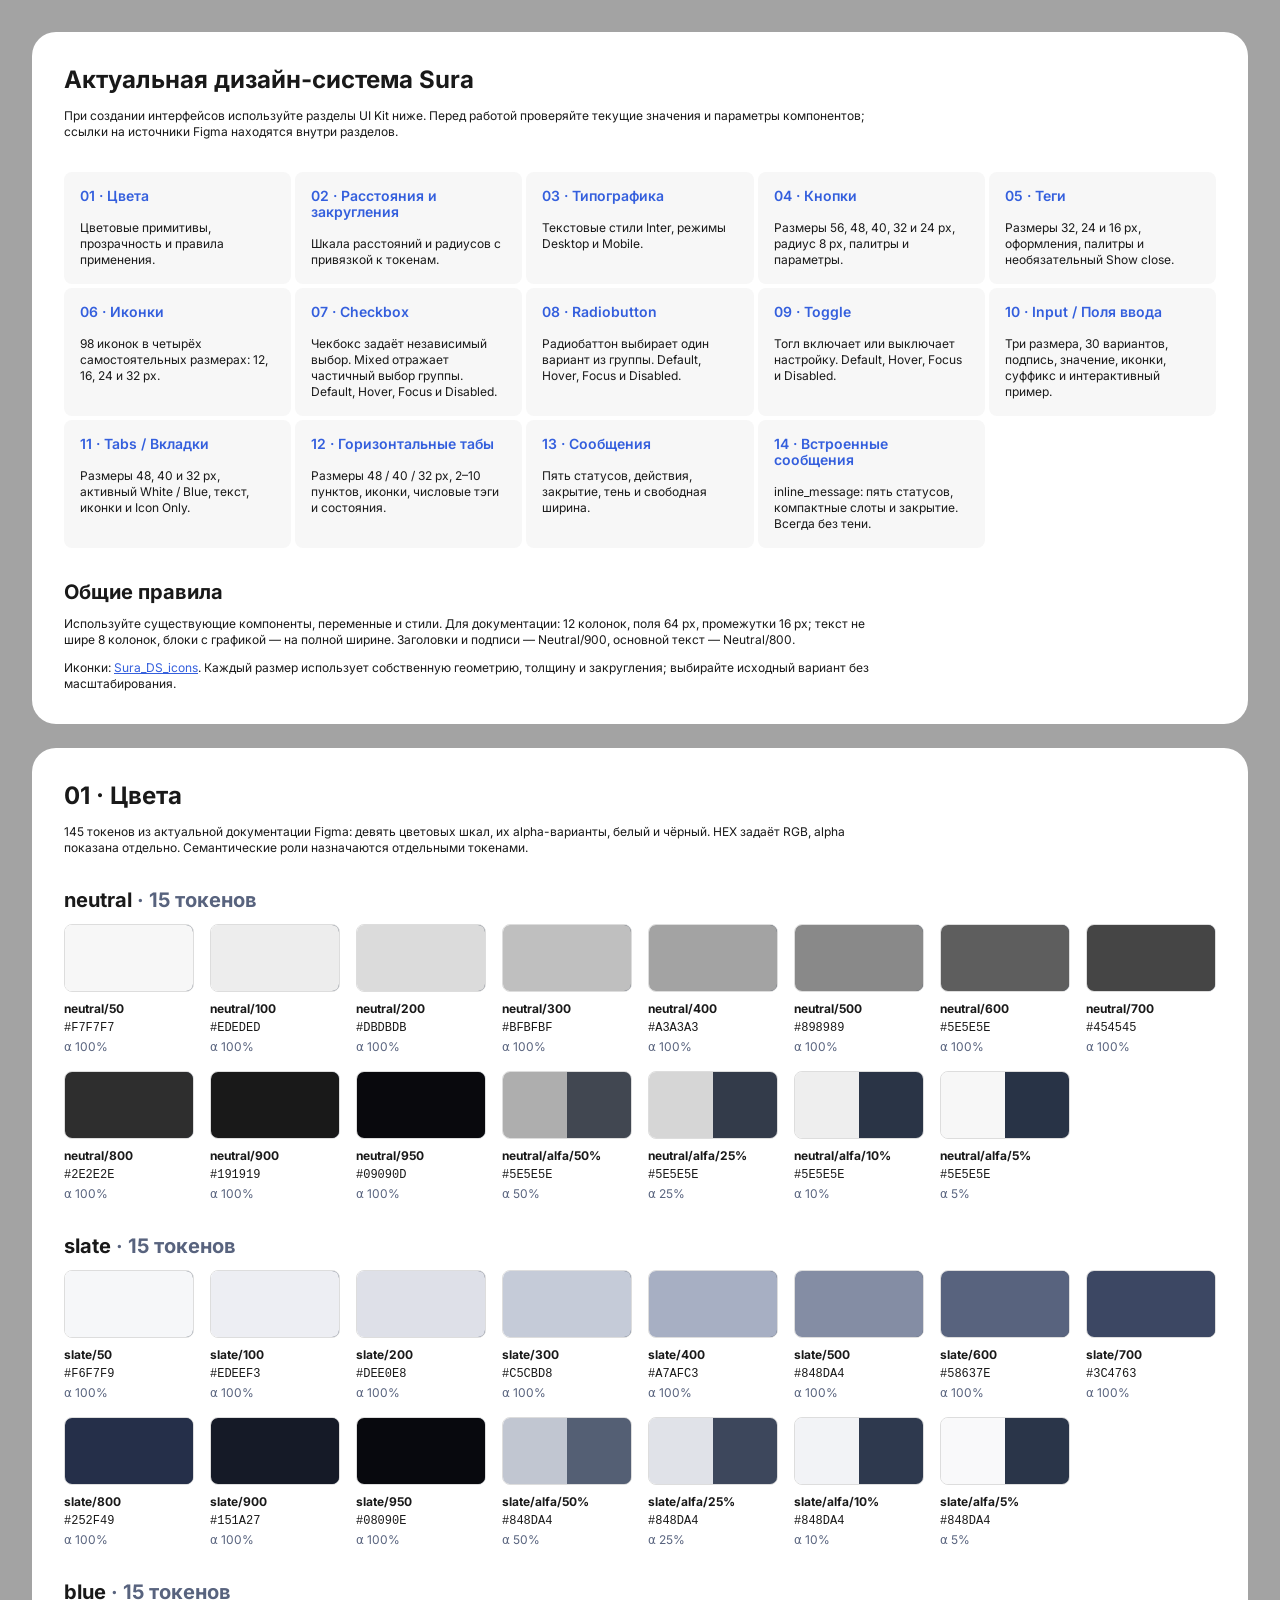
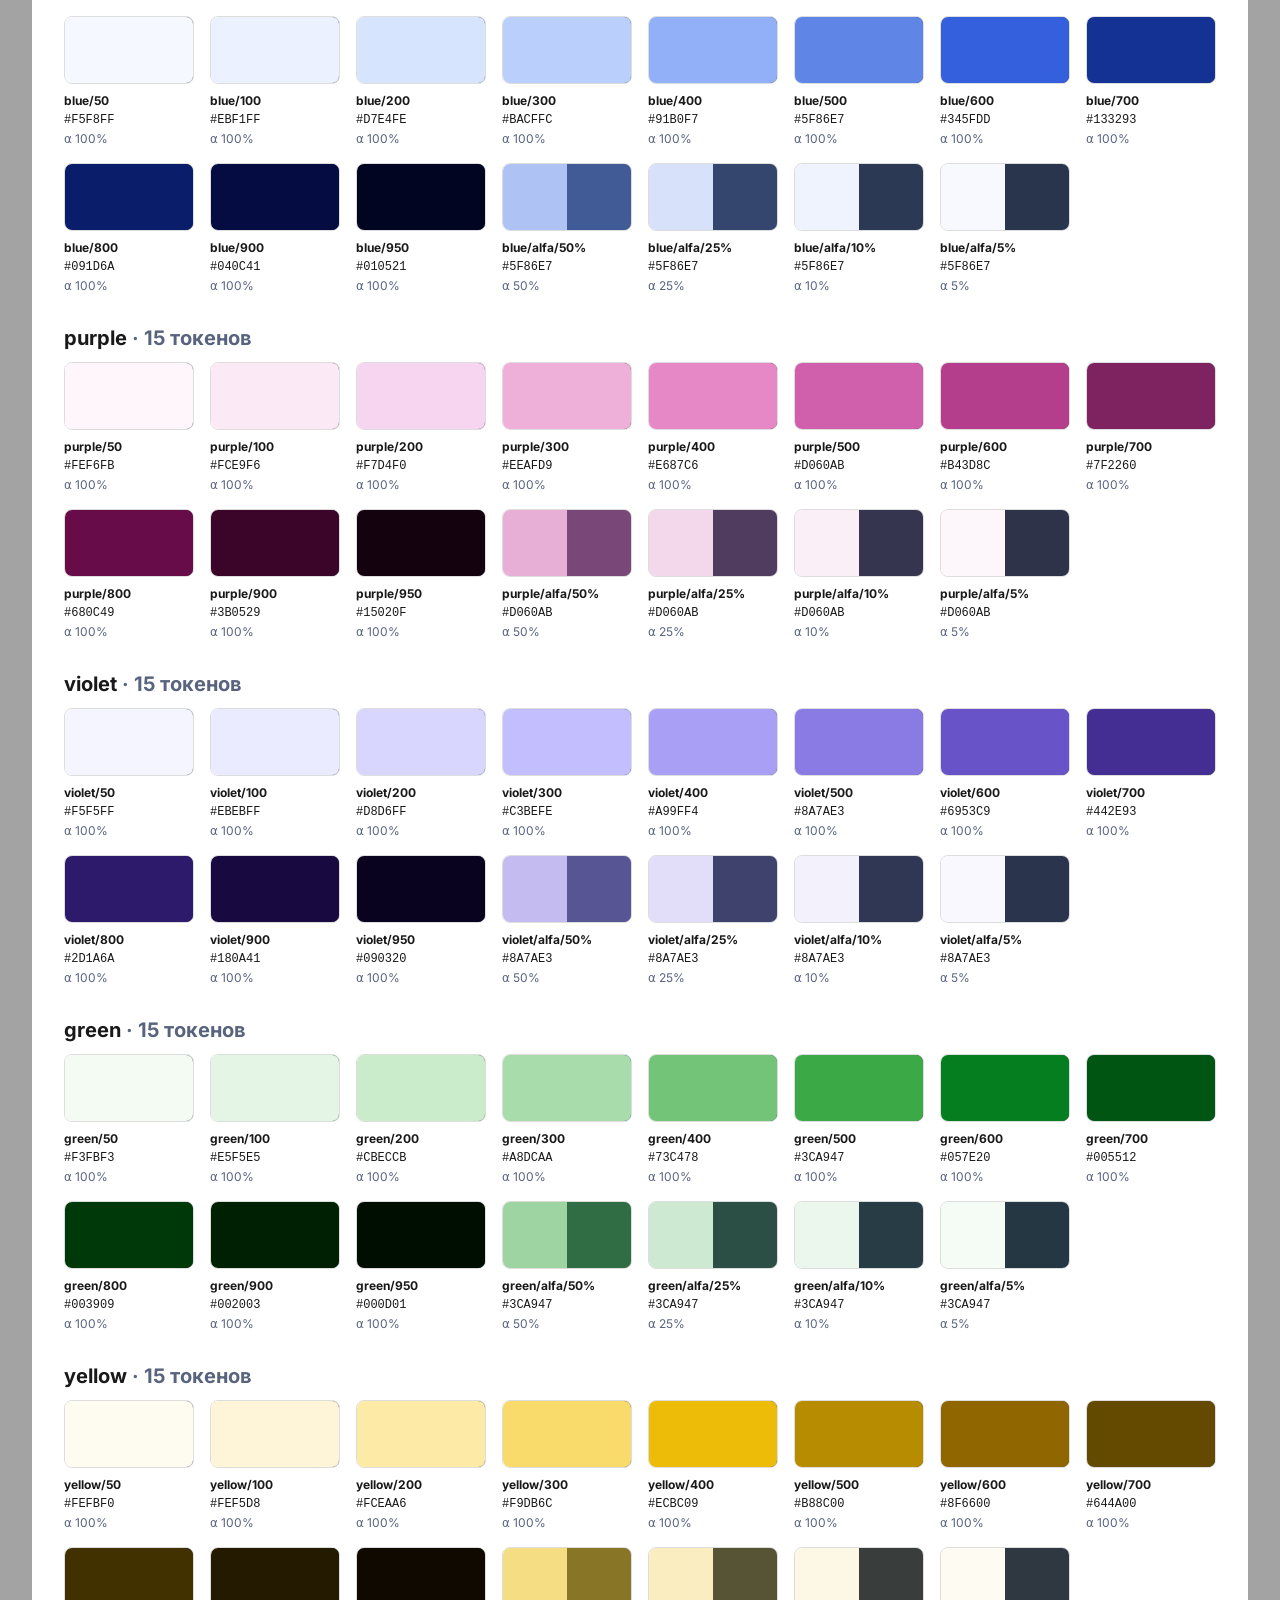
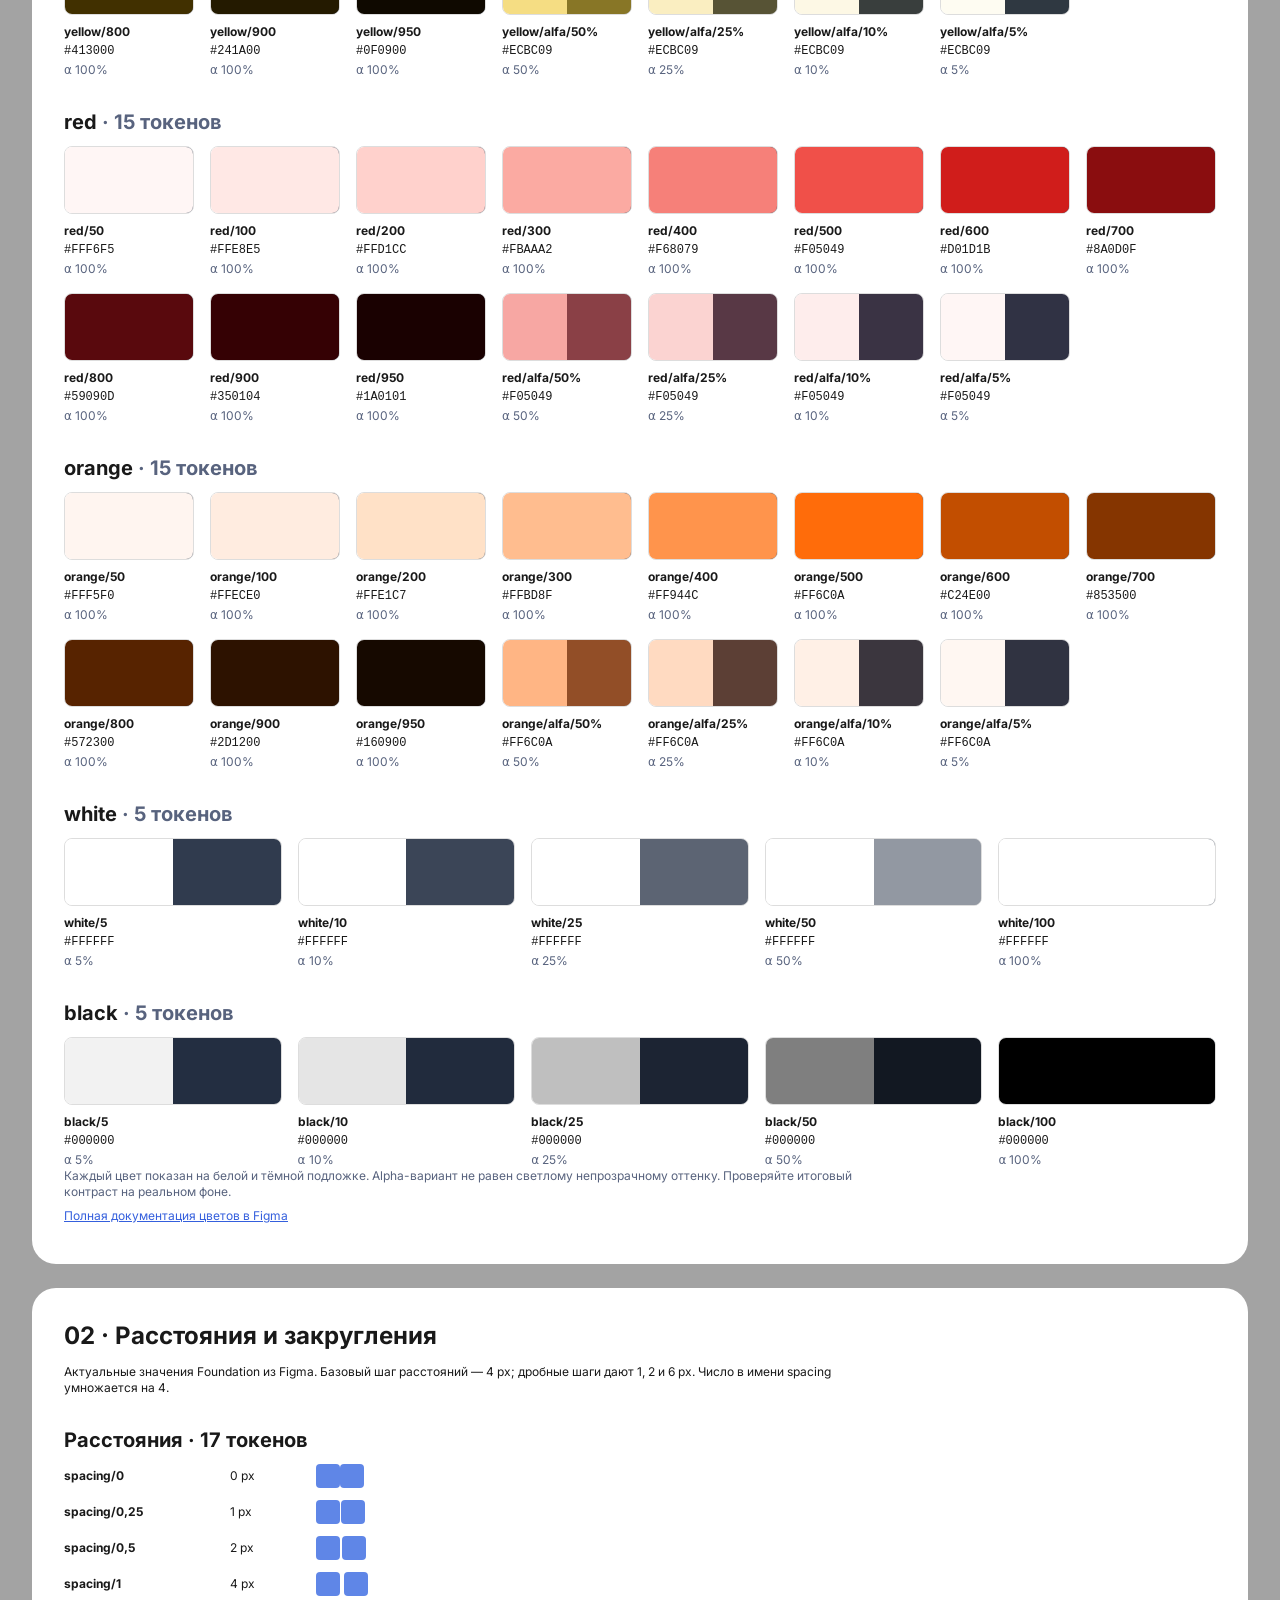
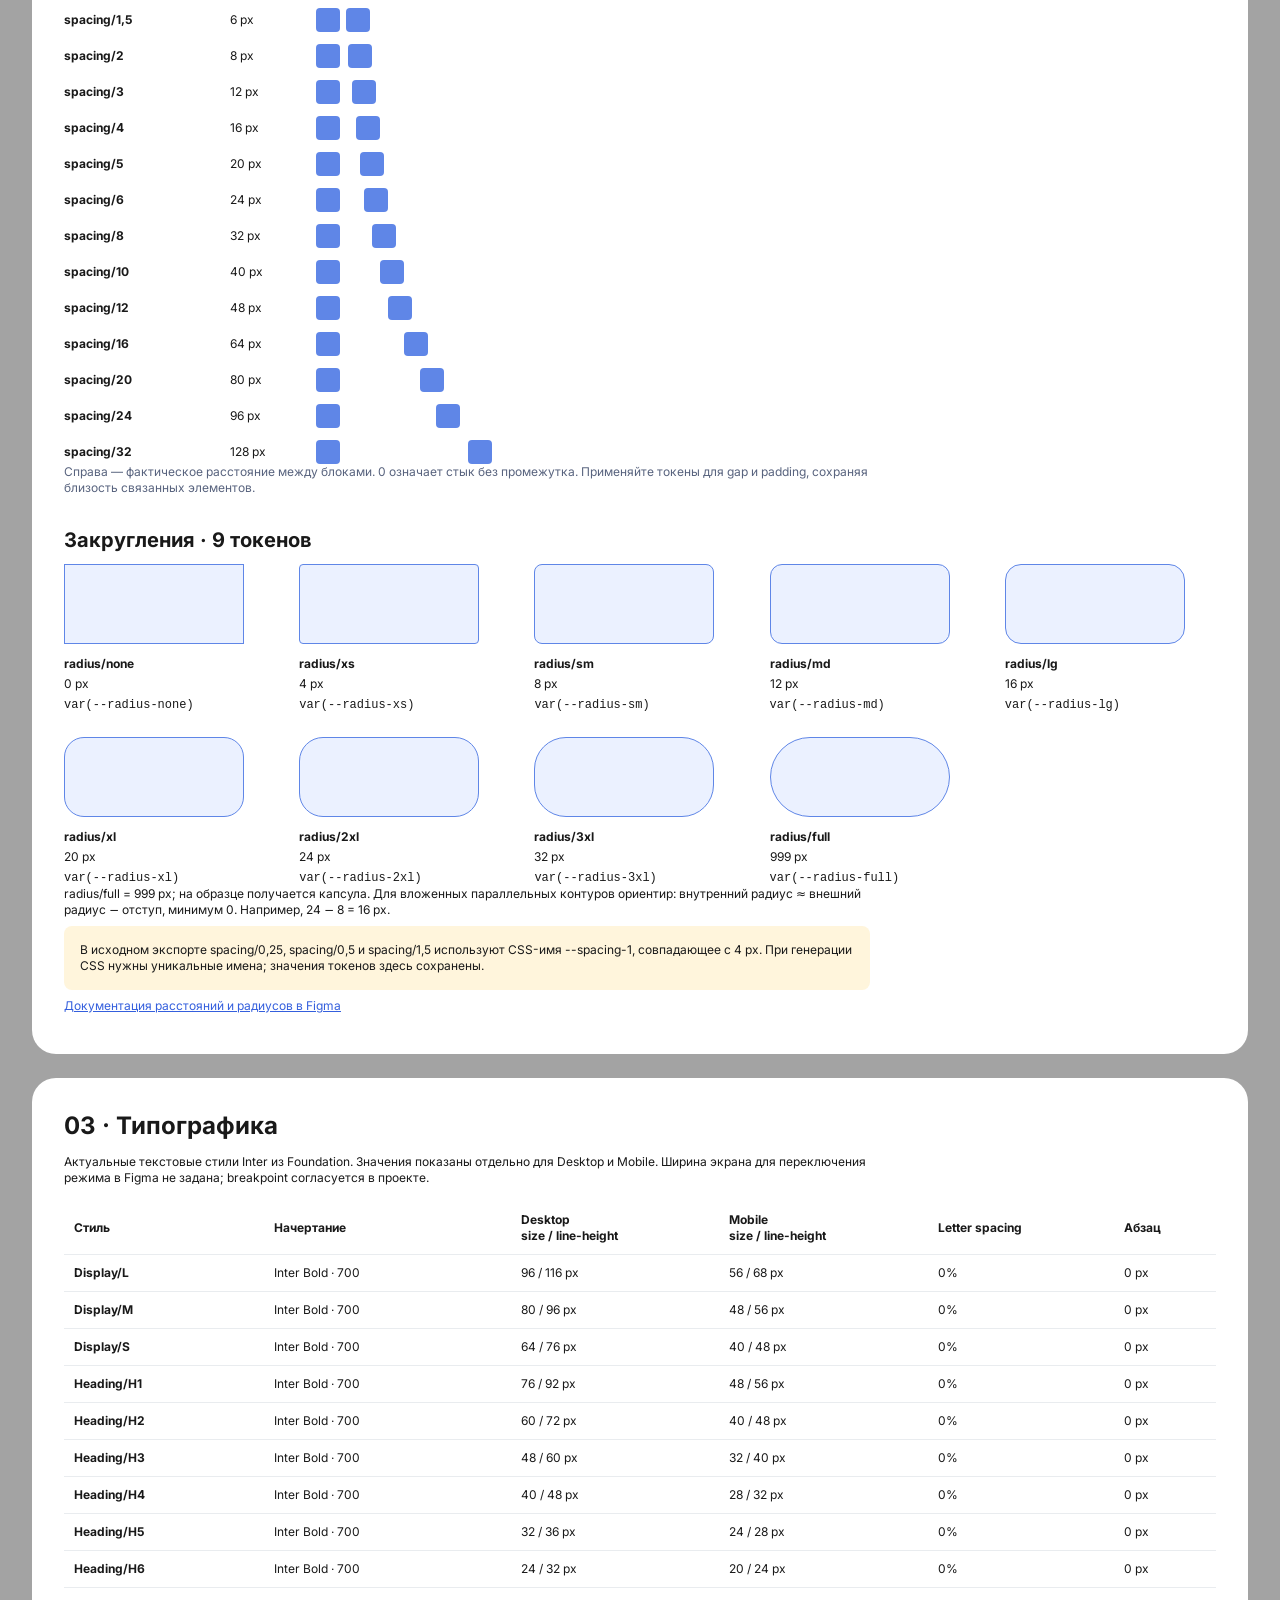
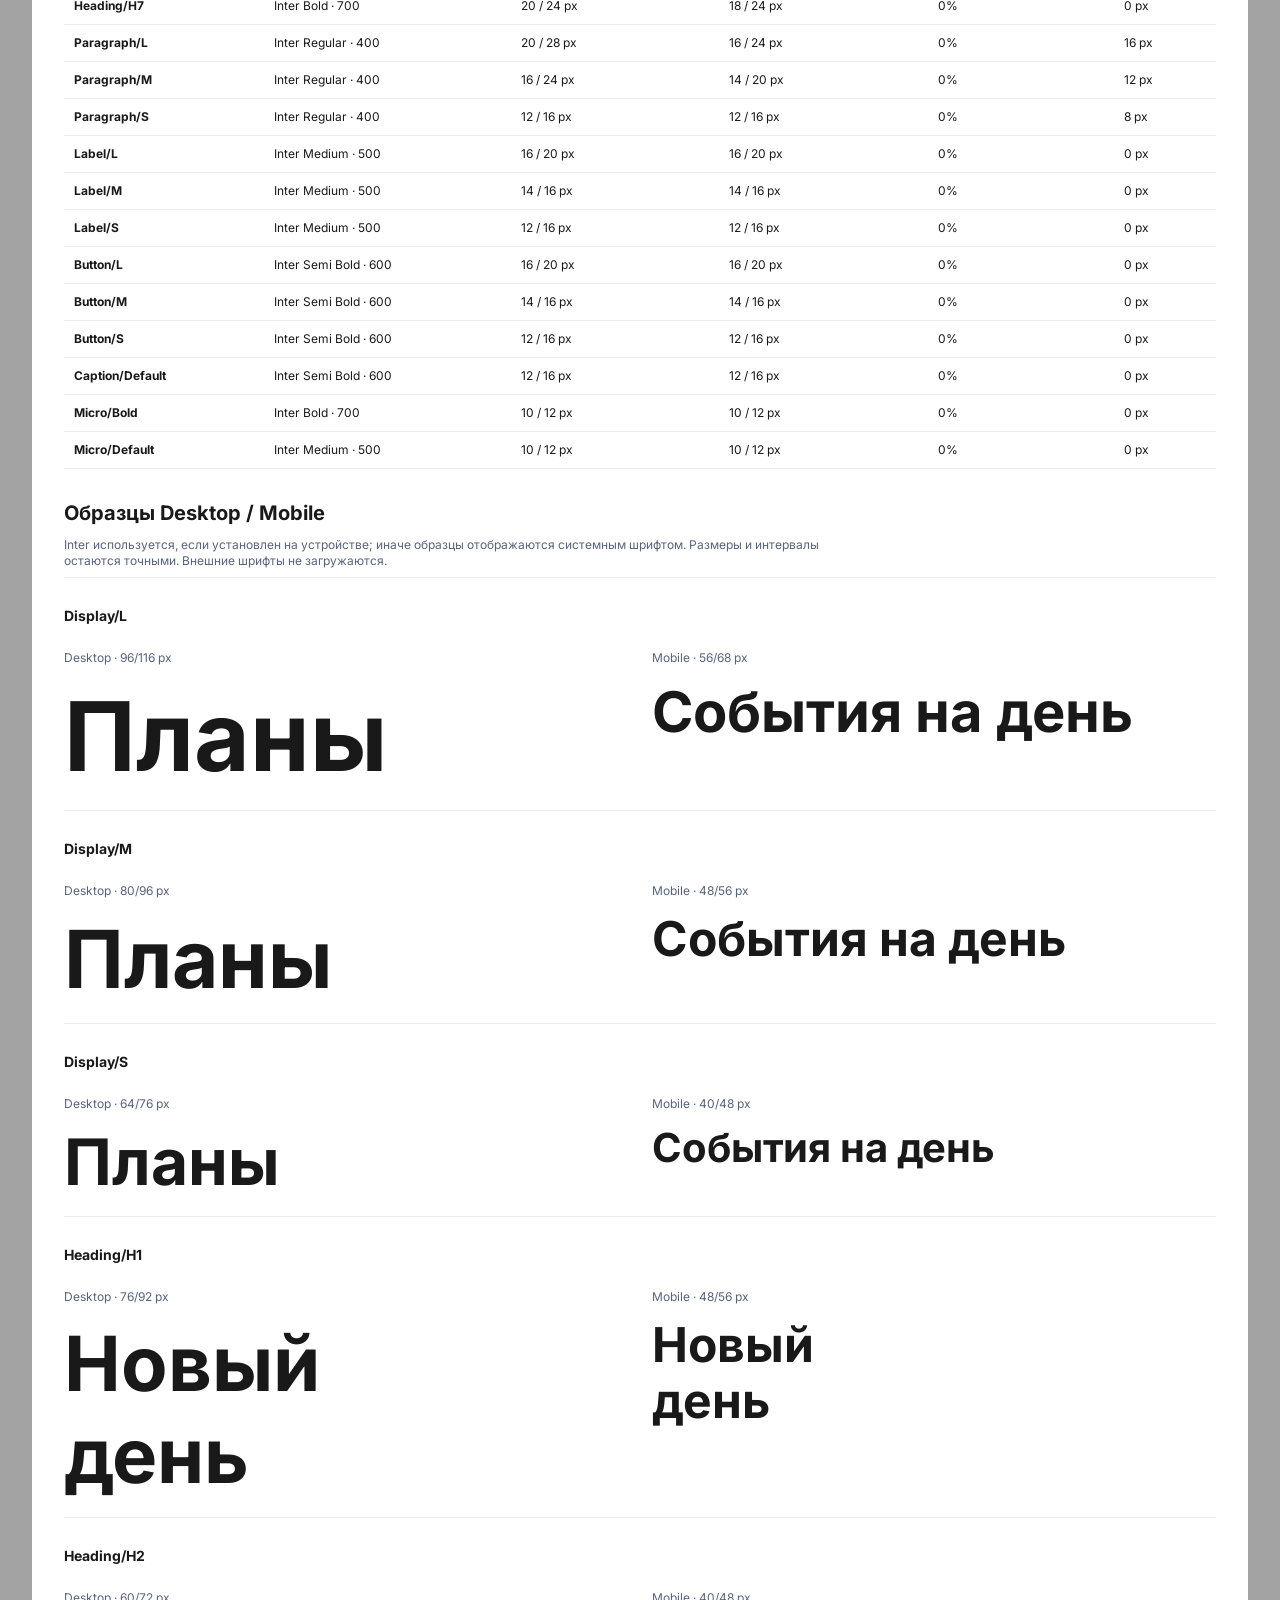
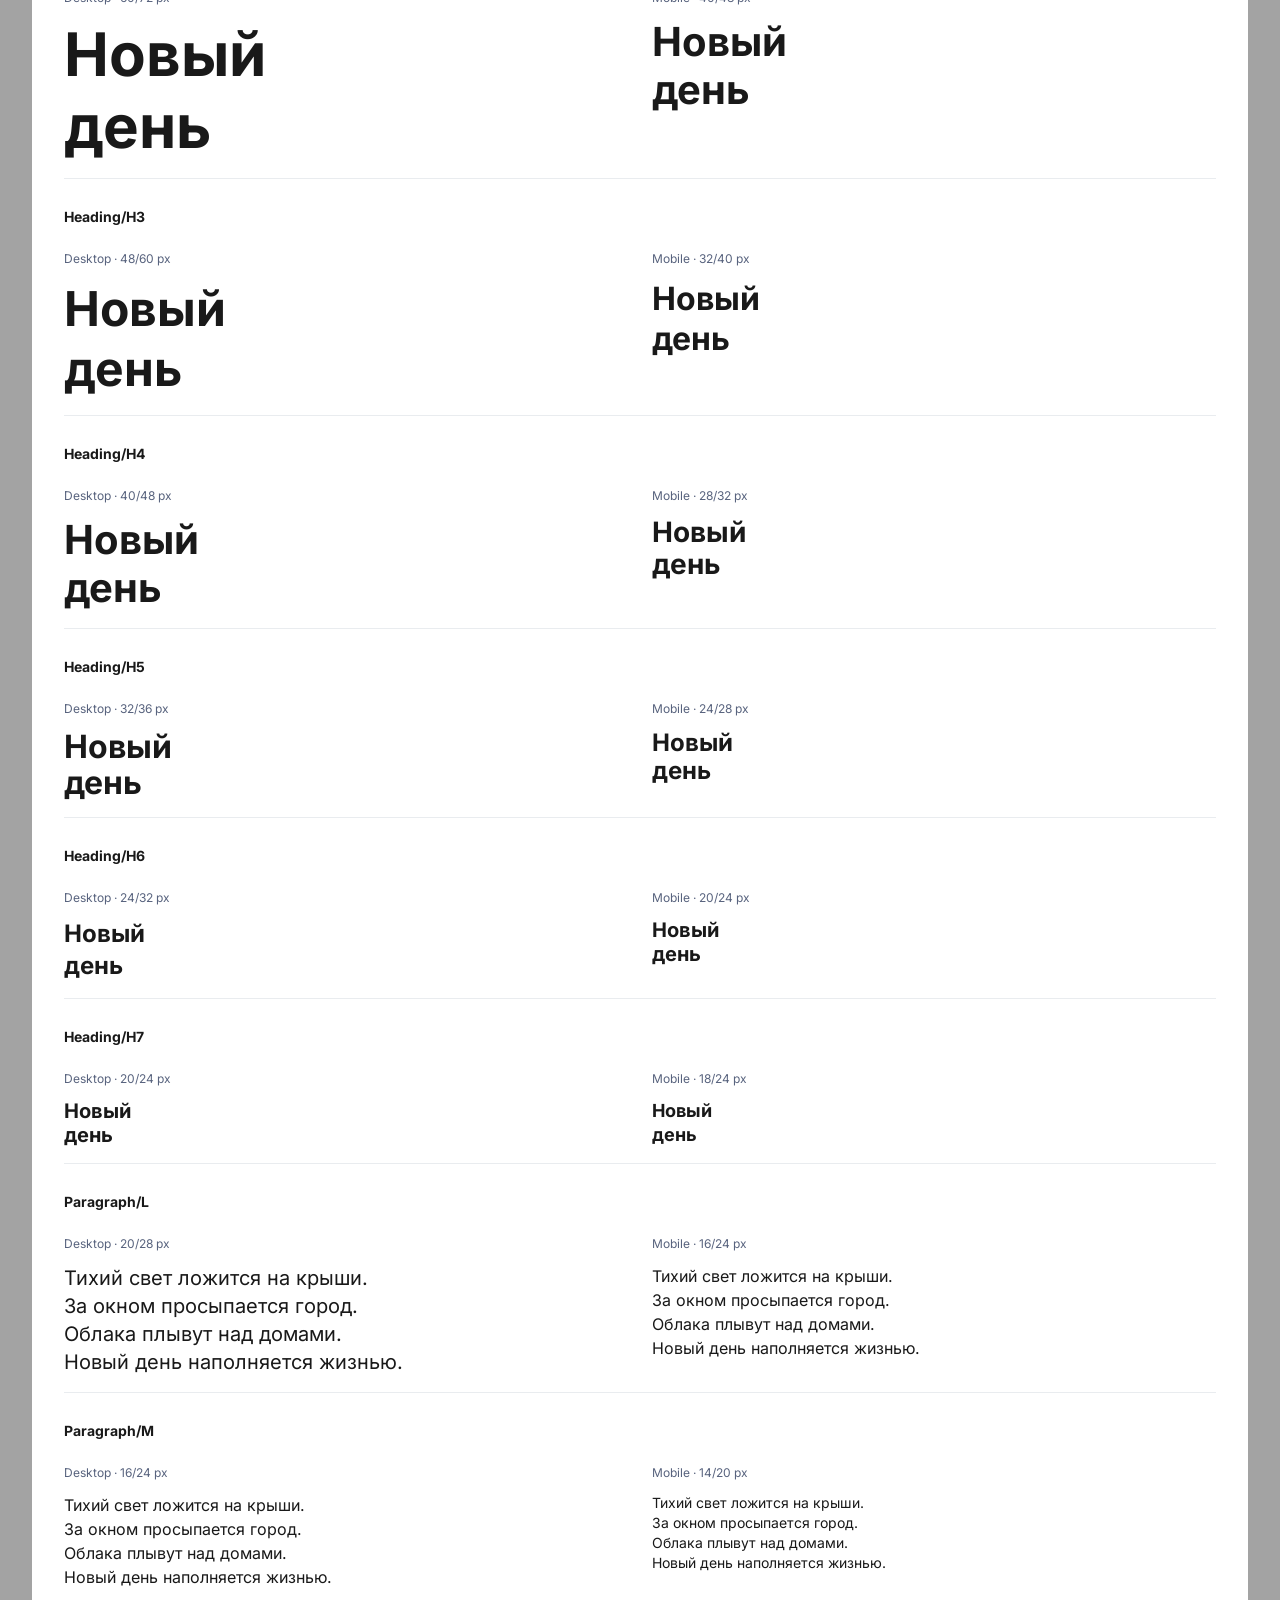
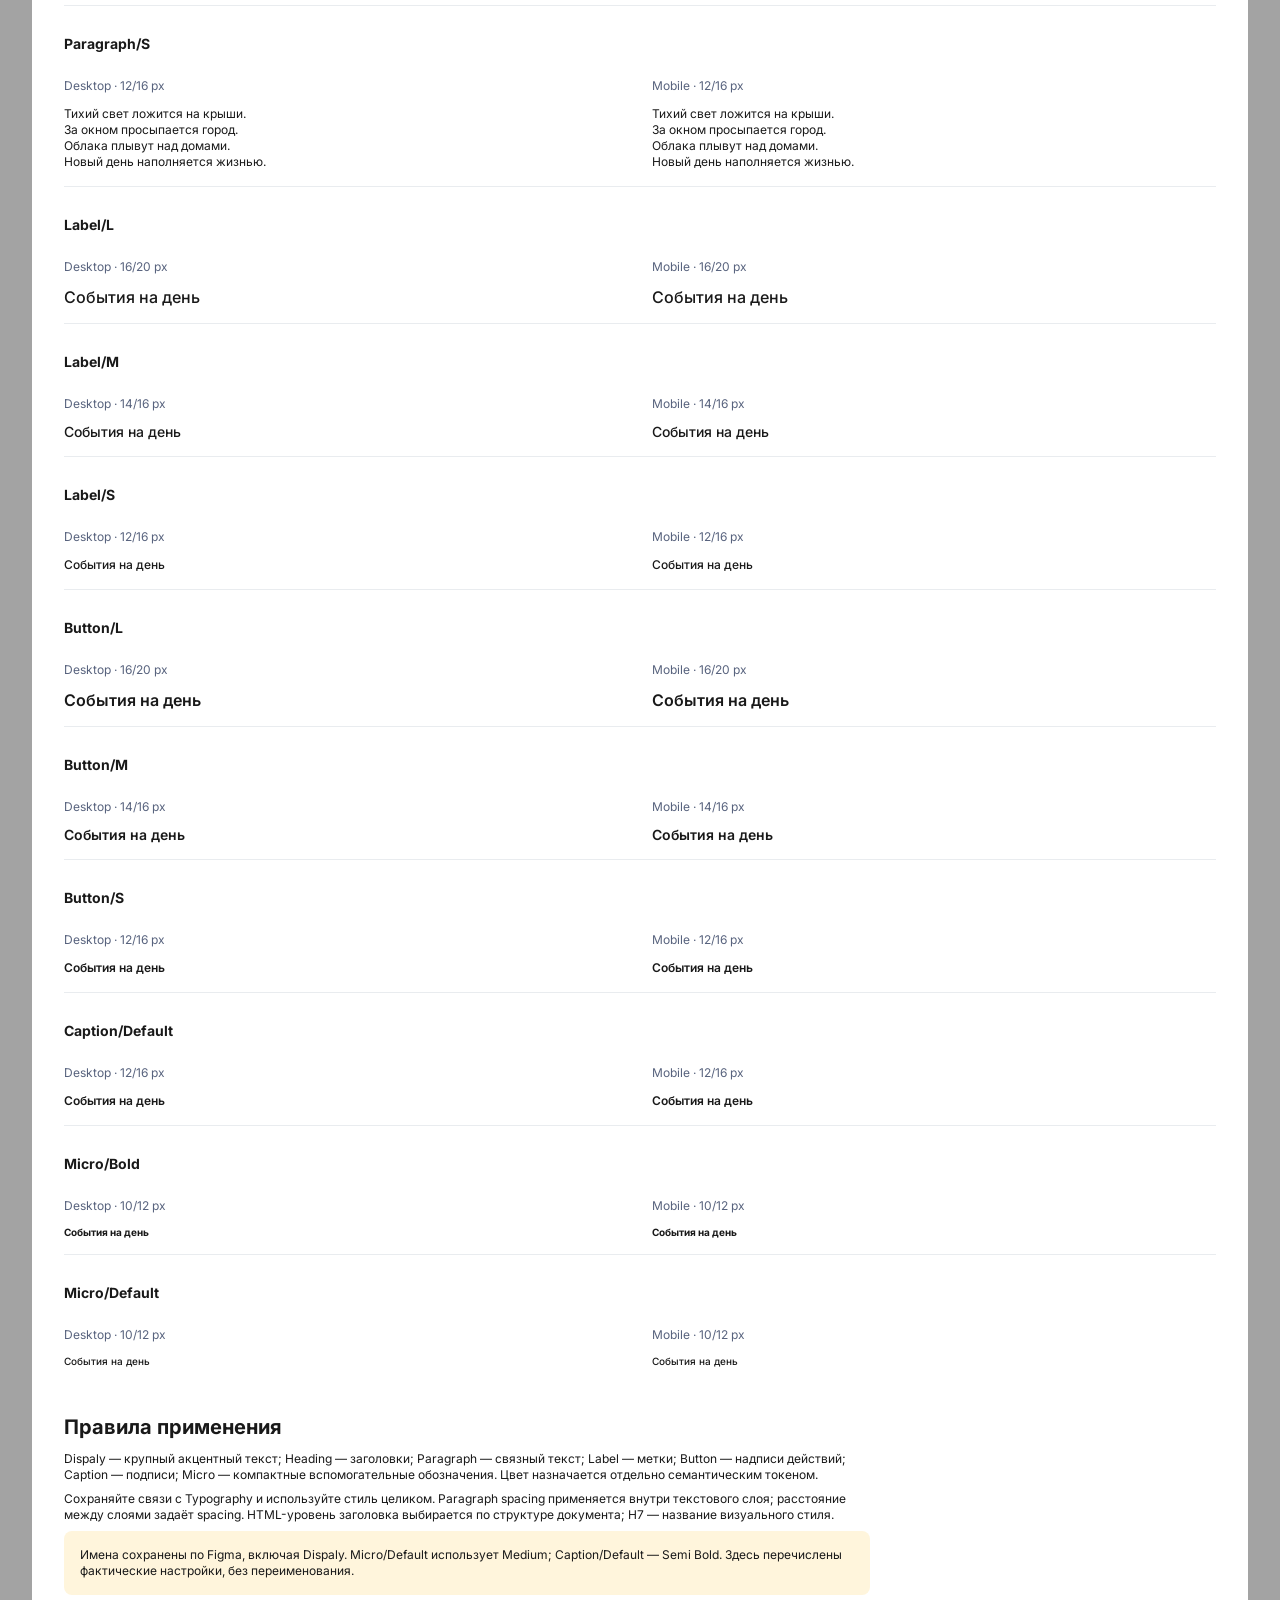
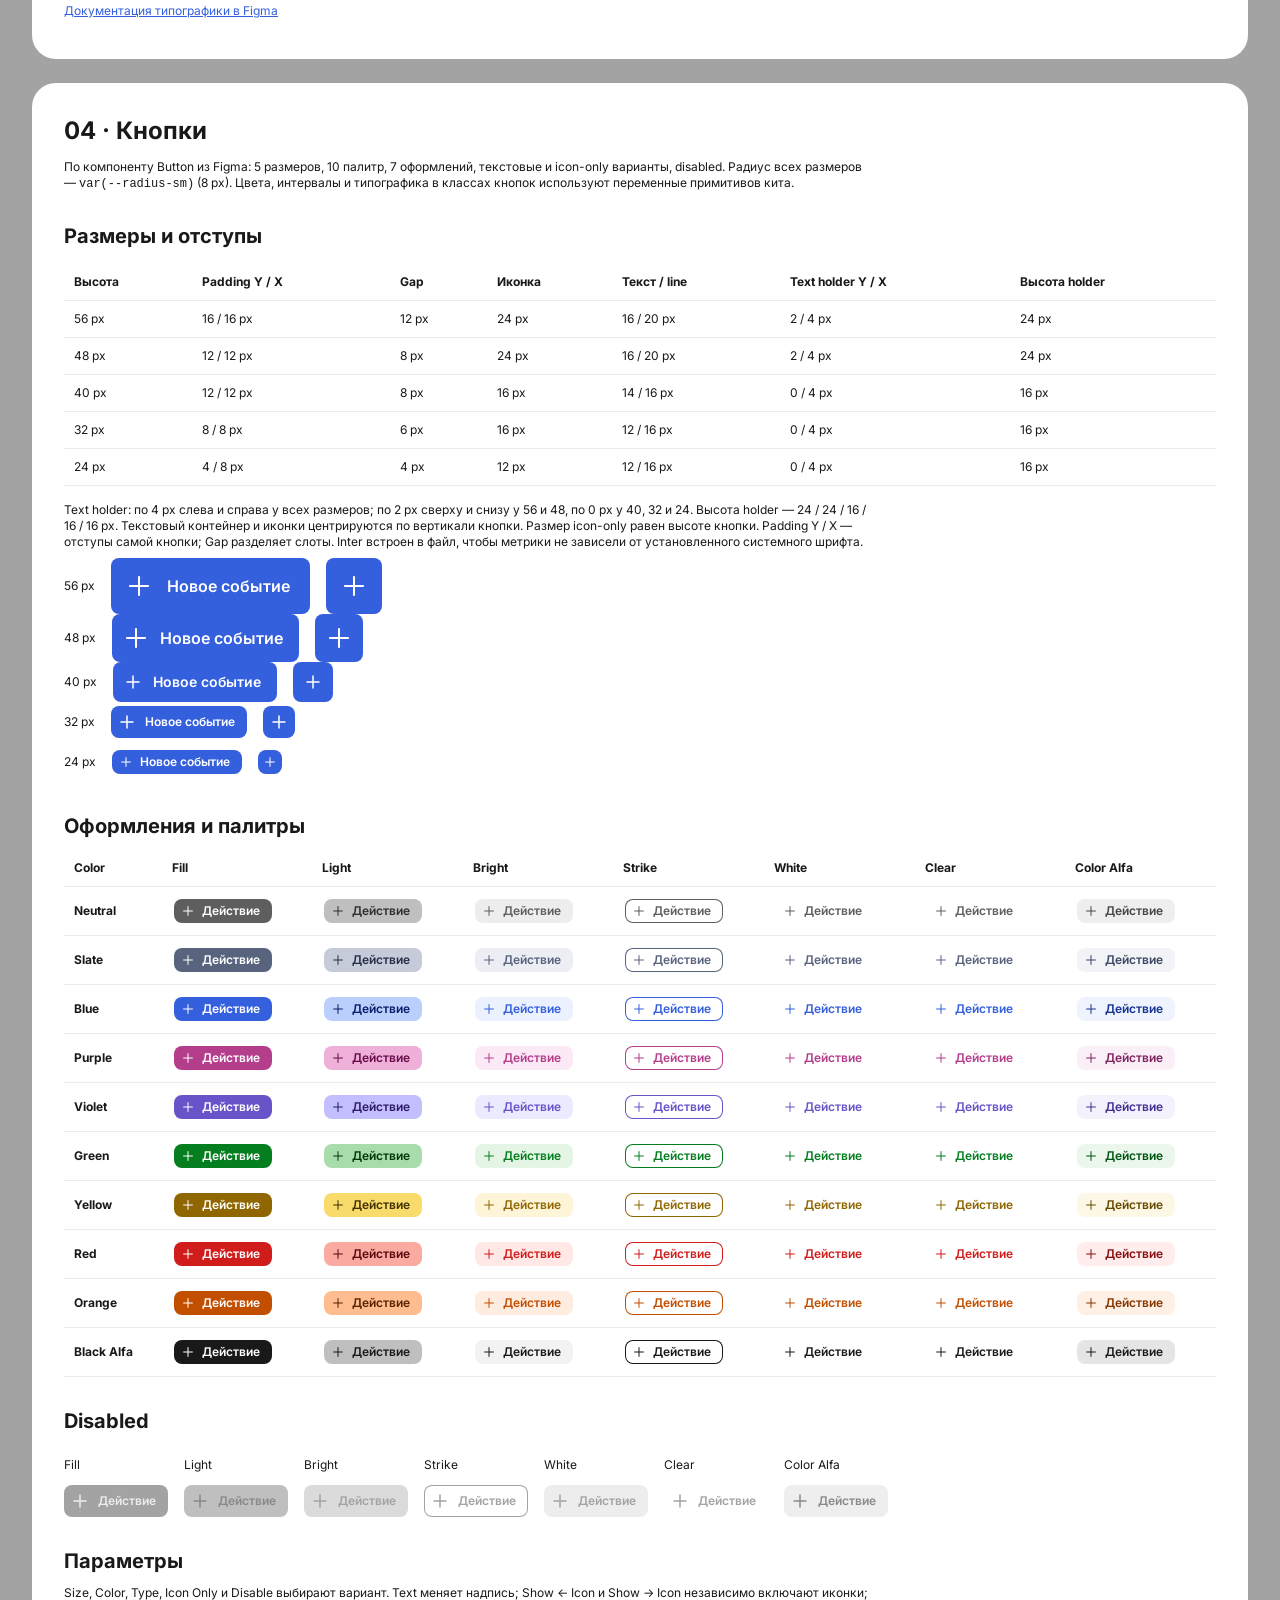
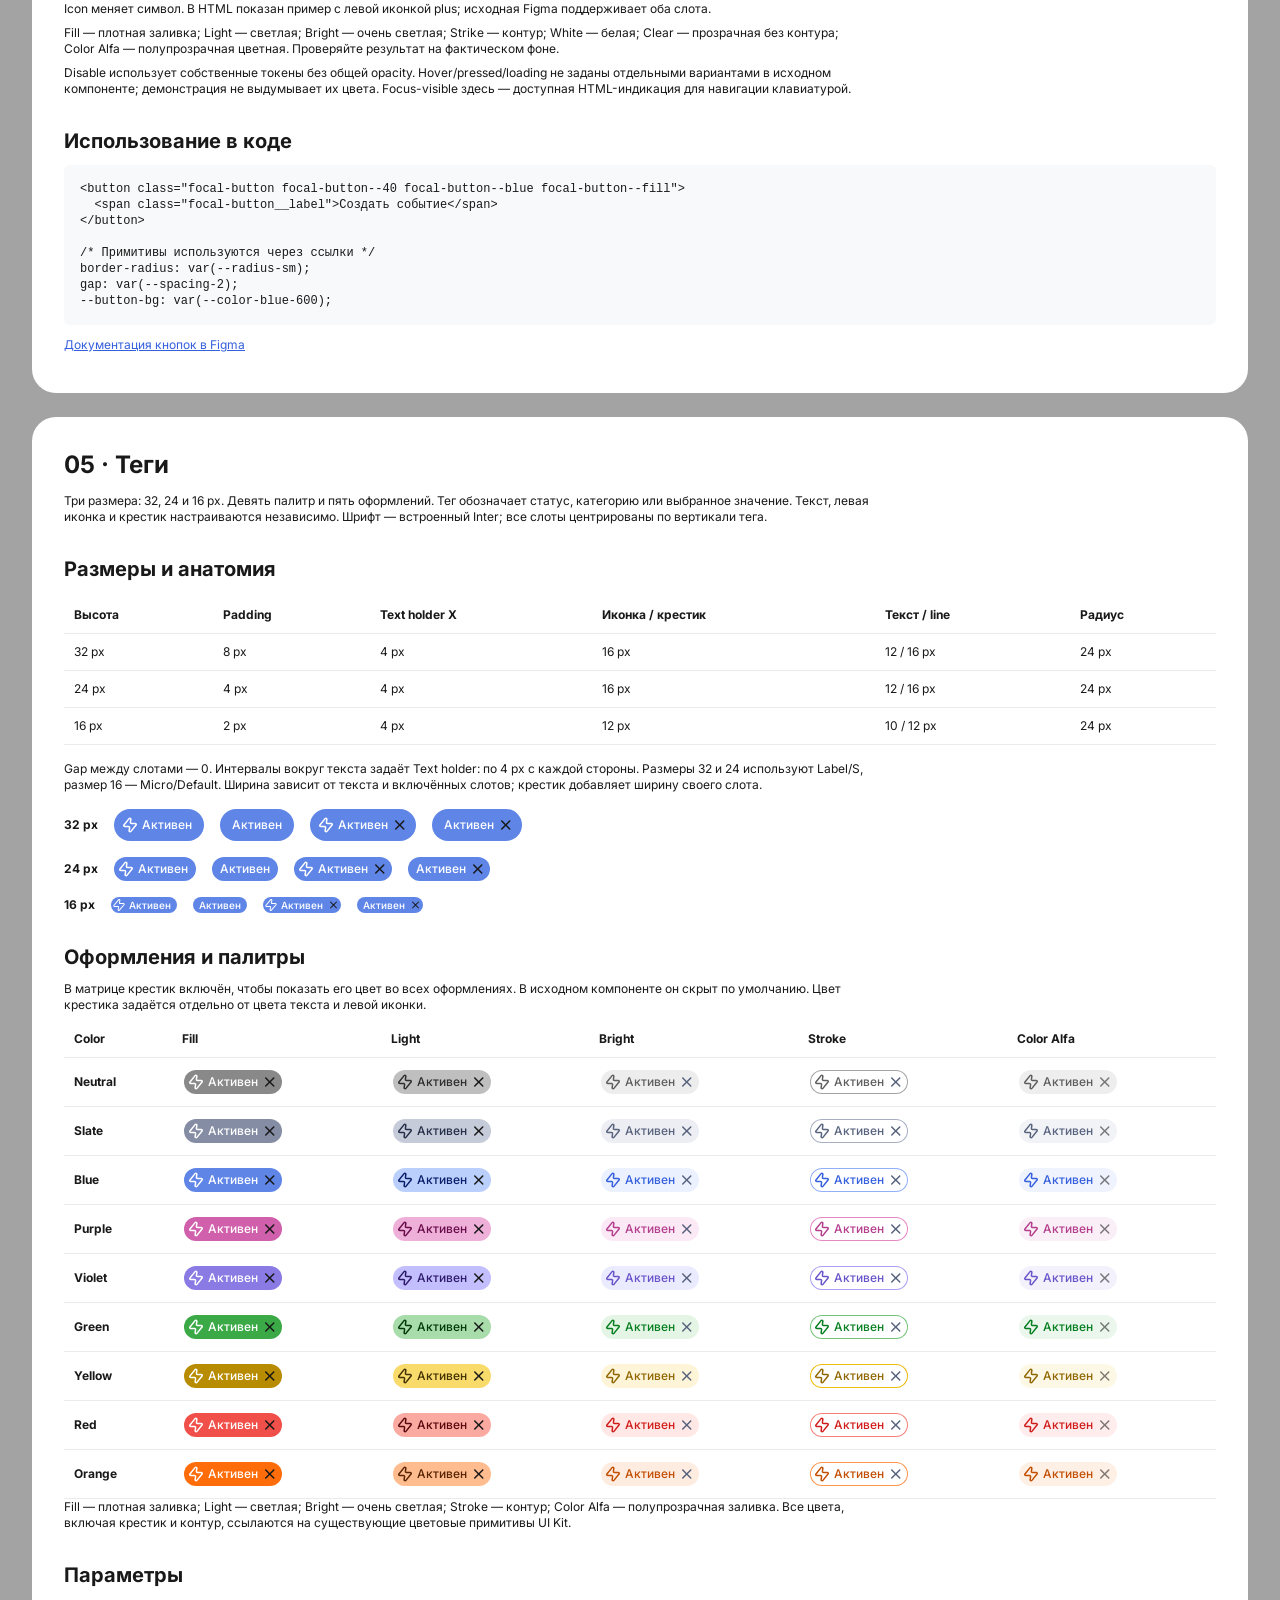
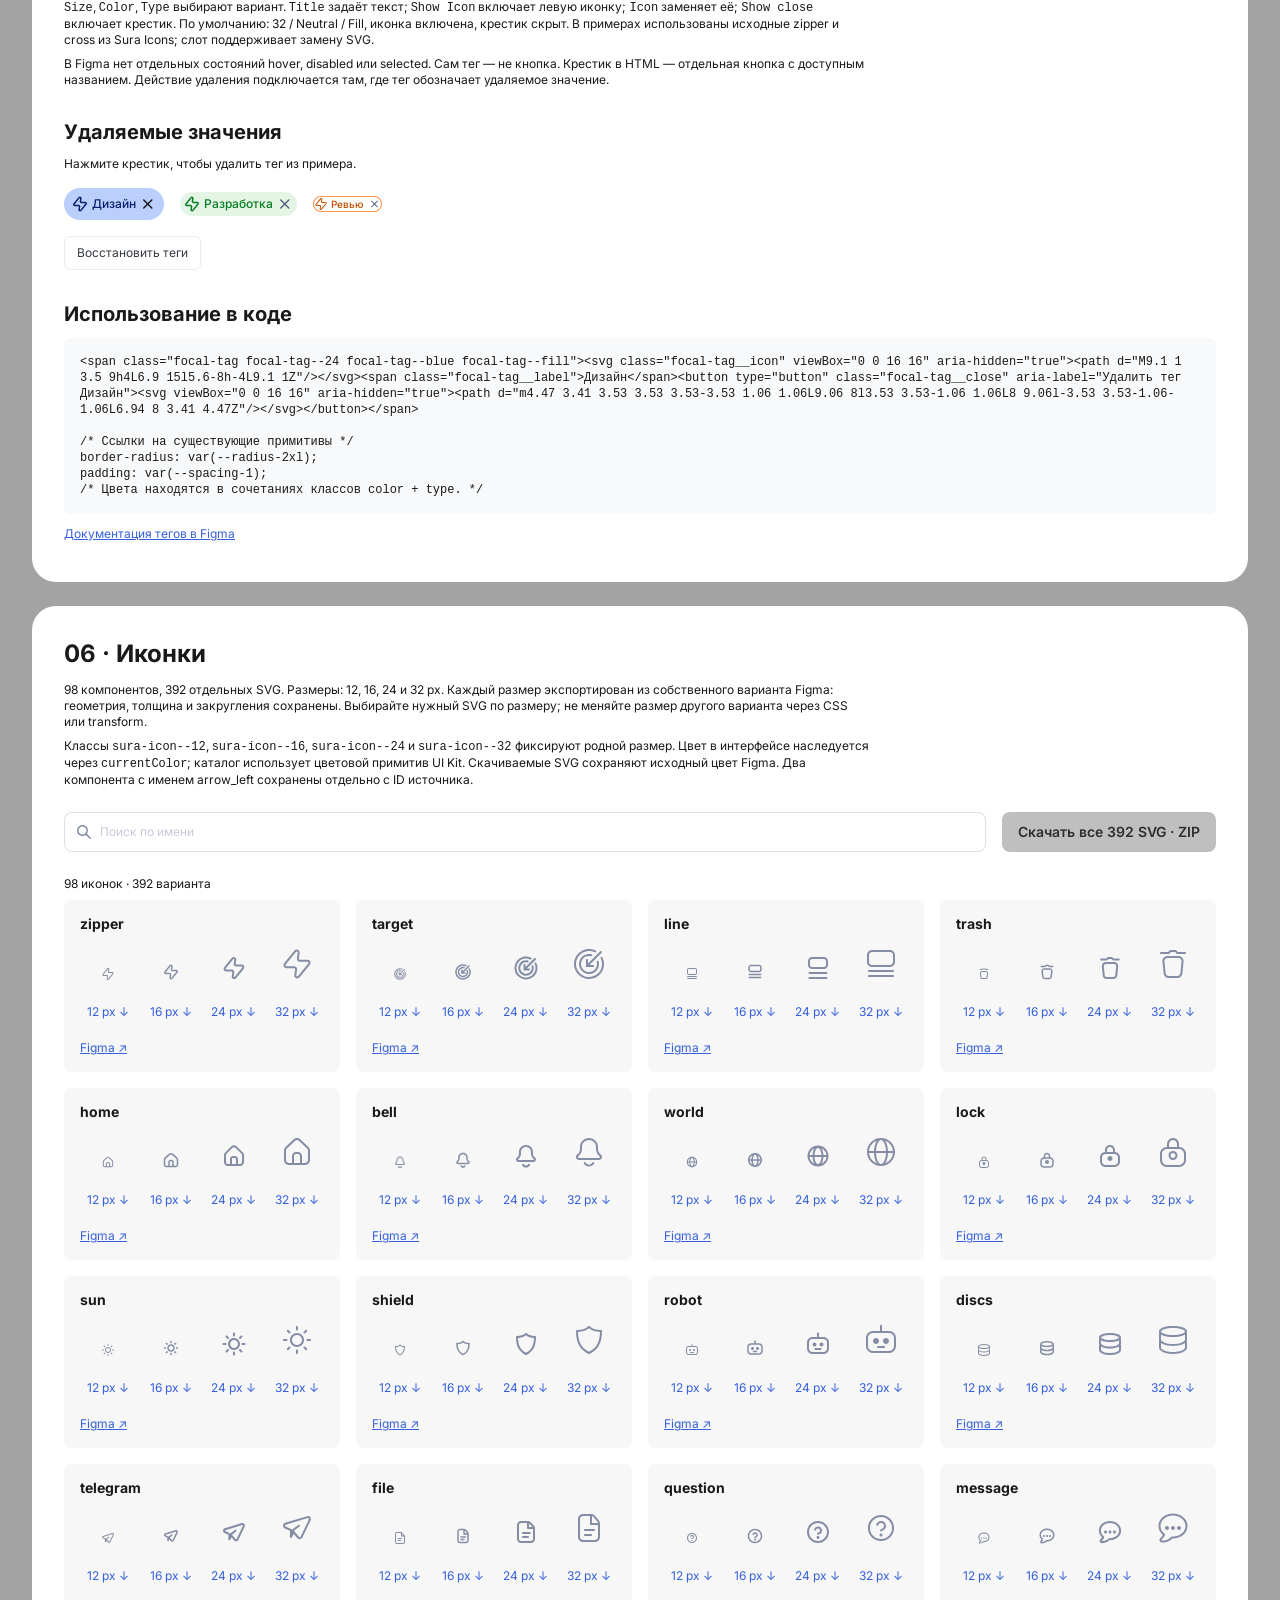
==== FoCal_UI_Kit.html @ c8a1f39c "Publish Focal UI Kit, source code, design tokens and 392 SVG icons" ====
<!doctype html><html lang="ru"><meta charset="utf-8"><meta name="viewport" content="width=device-width,initial-scale=1"><title>FoCal / Sura · UI Kit</title><style>
:root{--primary:#007bff;--surface:#fff;--sidebar:#f8f9fa;--text:#343a40;--border:#e9ecef;--radius:6px}*{box-sizing:border-box}body{margin:0;background:#f4f6f8;color:var(--text);font:14px/1.5 system-ui,sans-serif}main{max-width:1120px;margin:auto;padding:40px 24px}h1{font-size:32px;margin:0}h2{font-size:20px;margin:0 0 20px}h3{font-size:14px}section{background:white;padding:28px;border:1px solid var(--border);border-radius:12px;margin-top:20px}.note{background:#fff5dc;padding:16px;border-radius:8px}.muted{color:#6b7280}.row{display:flex;gap:12px;flex-wrap:wrap;align-items:center}.grid{display:grid;grid-template-columns:repeat(auto-fit,minmax(190px,1fr));gap:16px}.swatch{height:72px;border-radius:8px;border:1px solid #ddd}button,input,select{font:inherit;border:1px solid var(--border);border-radius:var(--radius);padding:8px 12px;background:white;color:var(--text)}button{cursor:pointer}button:hover{background:#f0f3f7}button:focus-visible,input:focus-visible,select:focus-visible{outline:2px solid var(--primary);outline-offset:2px}.primary{background:var(--primary);color:white}.primary:hover{background:#0069d9}button:disabled{opacity:.45;cursor:default}.selected{background:#e8f2ff;color:var(--primary)}label{display:block;margin-bottom:6px}input,select{width:100%}.field{margin-bottom:14px}.sidebar{background:var(--sidebar);padding:20px;border-radius:8px}.nav{display:block;width:100%;text-align:left;border:0;margin:4px 0}.caption{font-size:10px}.calendar{display:grid;grid-template-columns:50px repeat(7,minmax(75px,1fr));overflow:auto}.cell{min-height:68px;border-right:1px solid var(--border);border-bottom:1px solid var(--border);padding:8px}.day{min-height:45px;text-align:center}.event{background:#e8f2ff;border-left:3px solid var(--primary);padding:6px;border-radius:6px;font-size:12px}.modal{max-width:560px;border:1px solid var(--border);border-radius:6px;padding:24px;margin:auto;box-shadow:0 4px 6px #0000001a}.pair{display:grid;grid-template-columns:1fr 1fr;gap:12px}table{width:100%;border-collapse:collapse}td,th{text-align:left;padding:10px;border-bottom:1px solid var(--border)}pre{white-space:pre-wrap;background:#f8f9fa;padding:16px;border-radius:6px}.check{width:auto}footer{margin:24px 0}@media(max-width:600px){main{padding:20px 12px}section{padding:18px}.pair{grid-template-columns:1fr}}
.palette-title{font-size:18px;margin:28px 0 12px}.palette-grid{display:grid;grid-template-columns:repeat(auto-fit,minmax(126px,1fr));gap:16px}.color-token{min-width:0;display:flex;flex-direction:column;gap:3px;font-size:12px}.color-token b{overflow-wrap:anywhere}.color-token code{font-size:12px}.token-preview{display:flex;height:68px;border:1px solid #ddd;border-radius:8px;overflow:hidden;margin-bottom:6px}.token-preview>div{width:50%;position:relative}.token-preview .light{background:#fff}.token-preview .dark{background:#253044}.token-preview i{position:absolute;inset:0}.color-token span{color:#555}.spacing-list{display:grid;gap:12px}.spacing-row{display:grid;grid-template-columns:150px 70px 1fr;gap:16px;align-items:center}.spacing-demo{display:flex;align-items:center;min-height:24px}.spacing-demo i{display:block;width:24px;height:24px;background:#5F86E7;border-radius:4px;flex-shrink:0}.radius-grid{display:grid;grid-template-columns:repeat(auto-fit,minmax(190px,1fr));gap:24px}.radius-demo{width:180px;height:80px;background:#EBF1FF;border:1px solid #5F86E7;margin-bottom:12px}.radius-grid p{margin:4px 0}.radius-grid code{font-size:11px}@media(max-width:600px){.spacing-row{grid-template-columns:110px 45px 1fr;gap:8px}.spacing-demo{overflow:auto}}:root{--type-display-l-weight:700;--type-display-l-paragraph-spacing:0px;--type-display-l-size-desktop:96px;--type-display-l-line-desktop:116px;--type-display-l-size-mobile:56px;--type-display-l-line-mobile:68px;}:root{--type-display-m-weight:700;--type-display-m-paragraph-spacing:0px;--type-display-m-size-desktop:80px;--type-display-m-line-desktop:96px;--type-display-m-size-mobile:48px;--type-display-m-line-mobile:56px;}:root{--type-display-s-weight:700;--type-display-s-paragraph-spacing:0px;--type-display-s-size-desktop:64px;--type-display-s-line-desktop:76px;--type-display-s-size-mobile:40px;--type-display-s-line-mobile:48px;}:root{--type-heading-h1-weight:700;--type-heading-h1-paragraph-spacing:0px;--type-heading-h1-size-desktop:76px;--type-heading-h1-line-desktop:92px;--type-heading-h1-size-mobile:48px;--type-heading-h1-line-mobile:56px;}:root{--type-heading-h2-weight:700;--type-heading-h2-paragraph-spacing:0px;--type-heading-h2-size-desktop:60px;--type-heading-h2-line-desktop:72px;--type-heading-h2-size-mobile:40px;--type-heading-h2-line-mobile:48px;}:root{--type-heading-h3-weight:700;--type-heading-h3-paragraph-spacing:0px;--type-heading-h3-size-desktop:48px;--type-heading-h3-line-desktop:60px;--type-heading-h3-size-mobile:32px;--type-heading-h3-line-mobile:40px;}:root{--type-heading-h4-weight:700;--type-heading-h4-paragraph-spacing:0px;--type-heading-h4-size-desktop:40px;--type-heading-h4-line-desktop:48px;--type-heading-h4-size-mobile:28px;--type-heading-h4-line-mobile:32px;}:root{--type-heading-h5-weight:700;--type-heading-h5-paragraph-spacing:0px;--type-heading-h5-size-desktop:32px;--type-heading-h5-line-desktop:36px;--type-heading-h5-size-mobile:24px;--type-heading-h5-line-mobile:28px;}:root{--type-heading-h6-weight:700;--type-heading-h6-paragraph-spacing:0px;--type-heading-h6-size-desktop:24px;--type-heading-h6-line-desktop:32px;--type-heading-h6-size-mobile:20px;--type-heading-h6-line-mobile:24px;}:root{--type-heading-h7-weight:700;--type-heading-h7-paragraph-spacing:0px;--type-heading-h7-size-desktop:20px;--type-heading-h7-line-desktop:24px;--type-heading-h7-size-mobile:18px;--type-heading-h7-line-mobile:24px;}:root{--type-paragraph-l-weight:400;--type-paragraph-l-paragraph-spacing:16px;--type-paragraph-l-size-desktop:20px;--type-paragraph-l-line-desktop:28px;--type-paragraph-l-size-mobile:16px;--type-paragraph-l-line-mobile:24px;}:root{--type-paragraph-m-weight:400;--type-paragraph-m-paragraph-spacing:12px;--type-paragraph-m-size-desktop:16px;--type-paragraph-m-line-desktop:24px;--type-paragraph-m-size-mobile:14px;--type-paragraph-m-line-mobile:20px;}:root{--type-paragraph-s-weight:400;--type-paragraph-s-paragraph-spacing:8px;--type-paragraph-s-size-desktop:12px;--type-paragraph-s-line-desktop:16px;--type-paragraph-s-size-mobile:12px;--type-paragraph-s-line-mobile:16px;}:root{--type-label-l-weight:500;--type-label-l-paragraph-spacing:0px;--type-label-l-size-desktop:16px;--type-label-l-line-desktop:20px;--type-label-l-size-mobile:16px;--type-label-l-line-mobile:20px;}:root{--type-label-m-weight:500;--type-label-m-paragraph-spacing:0px;--type-label-m-size-desktop:14px;--type-label-m-line-desktop:16px;--type-label-m-size-mobile:14px;--type-label-m-line-mobile:16px;}:root{--type-label-s-weight:500;--type-label-s-paragraph-spacing:0px;--type-label-s-size-desktop:12px;--type-label-s-line-desktop:16px;--type-label-s-size-mobile:12px;--type-label-s-line-mobile:16px;}:root{--type-button-l-weight:600;--type-button-l-paragraph-spacing:0px;--type-button-l-size-desktop:16px;--type-button-l-line-desktop:20px;--type-button-l-size-mobile:16px;--type-button-l-line-mobile:20px;}:root{--type-button-m-weight:600;--type-button-m-paragraph-spacing:0px;--type-button-m-size-desktop:14px;--type-button-m-line-desktop:16px;--type-button-m-size-mobile:14px;--type-button-m-line-mobile:16px;}:root{--type-button-s-weight:600;--type-button-s-paragraph-spacing:0px;--type-button-s-size-desktop:12px;--type-button-s-line-desktop:16px;--type-button-s-size-mobile:12px;--type-button-s-line-mobile:16px;}:root{--type-caption-default-weight:600;--type-caption-default-paragraph-spacing:0px;--type-caption-default-size-desktop:12px;--type-caption-default-line-desktop:16px;--type-caption-default-size-mobile:12px;--type-caption-default-line-mobile:16px;}:root{--type-micro-bold-weight:700;--type-micro-bold-paragraph-spacing:0px;--type-micro-bold-size-desktop:10px;--type-micro-bold-line-desktop:12px;--type-micro-bold-size-mobile:10px;--type-micro-bold-line-mobile:12px;}:root{--type-micro-default-weight:500;--type-micro-default-paragraph-spacing:0px;--type-micro-default-size-desktop:10px;--type-micro-default-line-desktop:12px;--type-micro-default-size-mobile:10px;--type-micro-default-line-mobile:12px;}.type-table-scroll{overflow:auto}.type-mode-grid{display:grid;grid-template-columns:1fr 1fr;gap:24px}.type-mode-grid>div{min-width:0}.type-preview{overflow-wrap:anywhere;color:#191919}.type-spec{border-top:1px solid #e9ecef;padding:16px 0}.type-preview p{padding:0}.type-table-scroll th{white-space:nowrap}@media(max-width:600px){.type-mode-grid{grid-template-columns:1fr}}:root{--color-neutral-50:rgba(247,247,247,1);--color-neutral-100:rgba(237,237,237,1);--color-neutral-200:rgba(219,219,219,1);--color-neutral-300:rgba(191,191,191,1);--color-neutral-400:rgba(163,163,163,1);--color-neutral-500:rgba(137,137,137,1);--color-neutral-600:rgba(94,94,94,1);--color-neutral-700:rgba(69,69,69,1);--color-neutral-800:rgba(46,46,46,1);--color-neutral-900:rgba(25,25,25,1);--color-neutral-950:rgba(9,9,13,1);--color-neutral-500-alpha-50:rgba(94,94,94,0.5);--color-neutral-500-alpha-25:rgba(94,94,94,0.25);--color-neutral-500-alpha-10:rgba(94,94,94,0.1);--color-neutral-500-alpha-5:rgba(94,94,94,0.05);--color-slate-50:rgba(246,247,249,1);--color-slate-100:rgba(237,238,243,1);--color-slate-200:rgba(222,224,232,1);--color-slate-300:rgba(197,203,216,1);--color-slate-400:rgba(167,175,195,1);--color-slate-500:rgba(132,141,164,1);--color-slate-600:rgba(88,99,126,1);--color-slate-700:rgba(60,71,99,1);--color-slate-800:rgba(37,47,73,1);--color-slate-900:rgba(21,26,39,1);--color-slate-950:rgba(8,9,14,1);--color-slate-500-alpha-50:rgba(132,141,164,0.5);--color-slate-500-alpha-25:rgba(132,141,164,0.25);--color-slate-500-alpha-10:rgba(132,141,164,0.1);--color-slate-500-alpha-5:rgba(132,141,164,0.05);--color-blue-50:rgba(245,248,255,1);--color-blue-100:rgba(235,241,255,1);--color-blue-200:rgba(215,228,254,1);--color-blue-300:rgba(186,207,252,1);--color-blue-400:rgba(145,176,247,1);--color-blue-500:rgba(95,134,231,1);--color-blue-600:rgba(52,95,221,1);--color-blue-700:rgba(19,50,147,1);--color-blue-800:rgba(9,29,106,1);--color-blue-900:rgba(4,12,65,1);--color-blue-950:rgba(1,5,33,1);--color-blue-500-alpha-50:rgba(95,134,231,0.5);--color-blue-500-alpha-25:rgba(95,134,231,0.25);--color-blue-500-alpha-10:rgba(95,134,231,0.1);--color-blue-500-alpha-5:rgba(95,134,231,0.05);--color-purple-50:rgba(254,246,251,1);--color-purple-100:rgba(252,233,246,1);--color-purple-200:rgba(247,212,240,1);--color-purple-300:rgba(238,175,217,1);--color-purple-400:rgba(230,135,198,1);--color-purple-500:rgba(208,96,171,1);--color-purple-600:rgba(180,61,140,1);--color-purple-700:rgba(127,34,96,1);--color-purple-800:rgba(104,12,73,1);--color-purple-900:rgba(59,5,41,1);--color-purple-950:rgba(21,2,15,1);--color-purple-500-alpha-50:rgba(208,96,171,0.5);--color-purple-500-alpha-25:rgba(208,96,171,0.25);--color-purple-500-alpha-10:rgba(208,96,171,0.1);--color-purple-500-alpha-5:rgba(208,96,171,0.05);--color-violet-50:rgba(245,245,255,1);--color-violet-100:rgba(235,235,255,1);--color-violet-200:rgba(216,214,255,1);--color-violet-300:rgba(195,190,254,1);--color-violet-400:rgba(169,159,244,1);--color-violet-500:rgba(138,122,227,1);--color-violet-600:rgba(105,83,201,1);--color-violet-700:rgba(68,46,147,1);--color-violet-800:rgba(45,26,106,1);--color-violet-900:rgba(24,10,65,1);--color-violet-950:rgba(9,3,32,1);--color-violet-500-alpha-50:rgba(138,122,227,0.5);--color-violet-500-alpha-25:rgba(138,122,227,0.25);--color-violet-500-alpha-10:rgba(138,122,227,0.1);--color-violet-500-alpha-5:rgba(138,122,227,0.05);--color-green-50:rgba(243,251,243,1);--color-green-100:rgba(229,245,229,1);--color-green-200:rgba(203,236,203,1);--color-green-300:rgba(168,220,170,1);--color-green-400:rgba(115,196,120,1);--color-green-500:rgba(60,169,71,1);--color-green-600:rgba(5,126,32,1);--color-green-700:rgba(0,85,18,1);--color-green-800:rgba(0,57,9,1);--color-green-900:rgba(0,32,3,1);--color-green-950:rgba(0,13,1,1);--color-green-500-alpha-50:rgba(60,169,71,0.5);--color-green-500-alpha-25:rgba(60,169,71,0.25);--color-green-500-alpha-10:rgba(60,169,71,0.1);--color-green-500-alpha-5:rgba(60,169,71,0.05);--color-yellow-50:rgba(254,251,240,1);--color-yellow-100:rgba(254,245,216,1);--color-yellow-200:rgba(252,234,166,1);--color-yellow-300:rgba(249,219,108,1);--color-yellow-400:rgba(236,188,9,1);--color-yellow-500:rgba(184,140,0,1);--color-yellow-600:rgba(143,102,0,1);--color-yellow-700:rgba(100,74,0,1);--color-yellow-800:rgba(65,48,0,1);--color-yellow-900:rgba(36,26,0,1);--color-yellow-950:rgba(15,9,0,1);--color-yellow-500-alpha-50:rgba(236,188,9,0.5);--color-yellow-500-alpha-25:rgba(236,188,9,0.25);--color-yellow-500-alpha-10:rgba(236,188,9,0.1);--color-yellow-500-alpha-5:rgba(236,188,9,0.05);--color-red-50:rgba(255,246,245,1);--color-red-100:rgba(255,232,229,1);--color-red-200:rgba(255,209,204,1);--color-red-300:rgba(251,170,162,1);--color-red-400:rgba(246,128,121,1);--color-red-500:rgba(240,80,73,1);--color-red-600:rgba(208,29,27,1);--color-red-700:rgba(138,13,15,1);--color-red-800:rgba(89,9,13,1);--color-red-900:rgba(53,1,4,1);--color-red-950:rgba(26,1,1,1);--color-red-500-alpha-50:rgba(240,80,73,0.5);--color-red-500-alpha-25:rgba(240,80,73,0.25);--color-red-500-alpha-10:rgba(240,80,73,0.1);--color-red-500-alpha-5:rgba(240,80,73,0.05);--color-orange-50:rgba(255,245,240,1);--color-orange-100:rgba(255,236,224,1);--color-orange-200:rgba(255,225,199,1);--color-orange-300:rgba(255,189,143,1);--color-orange-400:rgba(255,148,76,1);--color-orange-500:rgba(255,108,10,1);--color-orange-600:rgba(194,78,0,1);--color-orange-700:rgba(133,53,0,1);--color-orange-800:rgba(87,35,0,1);--color-orange-900:rgba(45,18,0,1);--color-orange-950:rgba(22,9,0,1);--color-orange-500-alpha-50:rgba(255,108,10,0.5);--color-orange-500-alpha-25:rgba(255,108,10,0.25);--color-orange-500-alpha-10:rgba(255,108,10,0.1);--color-orange-500-alpha-5:rgba(255,108,10,0.05);--color-white-5:rgba(255,255,255,0.05);--color-white-10:rgba(255,255,255,0.1);--color-white-25:rgba(255,255,255,0.25);--color-white-50:rgba(255,255,255,0.5);--color-white-100:rgba(255,255,255,1);--color-black-5:rgba(0,0,0,0.05);--color-black-10:rgba(0,0,0,0.1);--color-black-25:rgba(0,0,0,0.25);--color-black-50:rgba(0,0,0,0.5);--color-black-100:rgba(0,0,0,1);--radius-none:0px;--radius-xs:4px;--radius-sm:8px;--radius-md:12px;--radius-lg:16px;--radius-xl:20px;--radius-2xl:24px;--radius-3xl:32px;--radius-full:999px;--spacing-0:0px;--spacing-0-25:1px;--spacing-0-5:2px;--spacing-1:4px;--spacing-1-5:6px;--spacing-2:8px;--spacing-3:12px;--spacing-4:16px;--spacing-5:20px;--spacing-6:24px;--spacing-8:32px;--spacing-10:40px;--spacing-12:48px;--spacing-16:64px;--spacing-20:80px;--spacing-24:96px;--spacing-32:128px;--font-family-ui:Inter,system-ui,sans-serif;}.focal-button{appearance:none;-webkit-appearance:none;display:inline-flex;align-items:center;justify-content:center;flex-shrink:0;box-sizing:border-box;height:var(--button-height);gap:var(--button-gap);padding:var(--button-py) var(--button-px);border:0;border-radius:var(--radius-sm);background:var(--button-bg);color:var(--button-fg);box-shadow:inset 0 0 0 var(--spacing-0-25) var(--button-border);font-family:var(--font-family-ui);font-size:var(--button-font-size);font-weight:var(--button-font-weight);line-height:var(--button-line-height);white-space:nowrap;cursor:pointer;vertical-align:middle}.focal-button:hover{background:var(--button-bg);color:var(--button-fg)}.focal-button:focus-visible{outline:var(--spacing-0-5) solid var(--color-blue-600);outline-offset:var(--spacing-0-5)}.focal-button:disabled{opacity:1;cursor:default}.focal-button__label{display:flex;align-items:center;justify-content:center;flex:none;box-sizing:content-box;min-height:var(--button-line-height);padding:var(--button-text-py) var(--spacing-1);margin:0;font-family:var(--font-family-ui);font-size:var(--button-font-size);font-weight:var(--button-font-weight);line-height:var(--button-line-height);letter-spacing:0;color:inherit}.focal-button__icon{fill:none;stroke:none;stroke-width:var(--button-icon-stroke,1.5px);display:block;width:var(--button-icon-size);height:var(--button-icon-size);flex:none;stroke:none}.focal-button--icon-only{width:var(--button-height);padding:0;gap:0}.button-samples{display:flex;gap:var(--spacing-4);align-items:center;flex-wrap:wrap}.button-matrix{overflow:auto}.button-matrix table{min-width:980px}.button-matrix td{padding:var(--spacing-2)}.button-matrix .focal-button{margin:var(--spacing-1)}.button-config{display:flex;gap:var(--spacing-4);flex-wrap:wrap;margin-block:var(--spacing-4)}.button-config label{min-width:150px}.button-config input{width:auto}.focal-button--56{--button-text-py:var(--spacing-0-5);--button-height:56px;--button-py:var(--spacing-4);--button-px:var(--spacing-4);--button-gap:var(--spacing-3);--button-icon-size:24px;--button-icon-stroke:var(--spacing-0-5);--button-font-size:var(--type-button-l-size-desktop);--button-line-height:var(--type-button-l-line-desktop);--button-font-weight:var(--type-button-l-weight);}.focal-button--48{--button-text-py:var(--spacing-0-5);--button-height:48px;--button-py:var(--spacing-3);--button-px:var(--spacing-3);--button-gap:var(--spacing-2);--button-icon-size:24px;--button-icon-stroke:var(--spacing-0-5);--button-font-size:var(--type-button-l-size-desktop);--button-line-height:var(--type-button-l-line-desktop);--button-font-weight:var(--type-button-l-weight);}.focal-button--40{--button-text-py:var(--spacing-0);--button-height:40px;--button-py:var(--spacing-3);--button-px:var(--spacing-3);--button-gap:var(--spacing-2);--button-icon-size:16px;--button-font-size:var(--type-button-m-size-desktop);--button-line-height:var(--type-button-m-line-desktop);--button-font-weight:var(--type-button-m-weight);}.focal-button--32{--button-text-py:var(--spacing-0);--button-height:32px;--button-py:var(--spacing-2);--button-px:var(--spacing-2);--button-gap:var(--spacing-1-5);--button-icon-size:16px;--button-font-size:var(--type-button-s-size-desktop);--button-line-height:var(--type-button-s-line-desktop);--button-font-weight:var(--type-button-s-weight);}.focal-button--24{--button-text-py:var(--spacing-0);--button-height:24px;--button-py:var(--spacing-1);--button-px:var(--spacing-2);--button-gap:var(--spacing-1);--button-icon-size:12px;--button-icon-stroke:var(--spacing-0-25);--button-font-size:var(--type-button-s-size-desktop);--button-line-height:var(--type-button-s-line-desktop);--button-font-weight:var(--type-button-s-weight);}.focal-button--neutral.focal-button--fill{--button-bg:var(--color-neutral-600);--button-fg:var(--color-white-100);--button-border:transparent;}.focal-button.focal-button--fill:disabled{--button-bg:var(--color-neutral-400);--button-fg:var(--color-neutral-100);--button-border:transparent;}.focal-button--slate.focal-button--fill{--button-bg:var(--color-slate-600);--button-fg:var(--color-white-100);--button-border:transparent;}.focal-button--blue.focal-button--fill{--button-bg:var(--color-blue-600);--button-fg:var(--color-white-100);--button-border:transparent;}.focal-button--purple.focal-button--fill{--button-bg:var(--color-purple-600);--button-fg:var(--color-white-100);--button-border:transparent;}.focal-button--violet.focal-button--fill{--button-bg:var(--color-violet-600);--button-fg:var(--color-white-100);--button-border:transparent;}.focal-button--green.focal-button--fill{--button-bg:var(--color-green-600);--button-fg:var(--color-white-100);--button-border:transparent;}.focal-button--yellow.focal-button--fill{--button-bg:var(--color-yellow-600);--button-fg:var(--color-white-100);--button-border:transparent;}.focal-button--red.focal-button--fill{--button-bg:var(--color-red-600);--button-fg:var(--color-white-100);--button-border:transparent;}.focal-button--orange.focal-button--fill{--button-bg:var(--color-orange-600);--button-fg:var(--color-white-100);--button-border:transparent;}.focal-button--black-alfa.focal-button--fill{--button-bg:var(--color-neutral-900);--button-fg:var(--color-white-100);--button-border:transparent;}.focal-button--neutral.focal-button--light{--button-bg:var(--color-neutral-300);--button-fg:var(--color-neutral-800);--button-border:transparent;}.focal-button.focal-button--light:disabled{--button-bg:var(--color-neutral-300);--button-fg:var(--color-neutral-500);--button-border:transparent;}.focal-button--slate.focal-button--light{--button-bg:var(--color-slate-300);--button-fg:var(--color-slate-800);--button-border:transparent;}.focal-button--blue.focal-button--light{--button-bg:var(--color-blue-300);--button-fg:var(--color-blue-800);--button-border:transparent;}.focal-button--purple.focal-button--light{--button-bg:var(--color-purple-300);--button-fg:var(--color-purple-800);--button-border:transparent;}.focal-button--violet.focal-button--light{--button-bg:var(--color-violet-300);--button-fg:var(--color-violet-800);--button-border:transparent;}.focal-button--green.focal-button--light{--button-bg:var(--color-green-300);--button-fg:var(--color-green-800);--button-border:transparent;}.focal-button--yellow.focal-button--light{--button-bg:var(--color-yellow-300);--button-fg:var(--color-yellow-800);--button-border:transparent;}.focal-button--red.focal-button--light{--button-bg:var(--color-red-300);--button-fg:var(--color-red-800);--button-border:transparent;}.focal-button--orange.focal-button--light{--button-bg:var(--color-orange-300);--button-fg:var(--color-orange-800);--button-border:transparent;}.focal-button--black-alfa.focal-button--light{--button-bg:var(--color-black-25);--button-fg:var(--color-neutral-900);--button-border:transparent;}.focal-button--neutral.focal-button--bright{--button-bg:var(--color-neutral-100);--button-fg:var(--color-neutral-600);--button-border:transparent;}.focal-button.focal-button--bright:disabled{--button-bg:var(--color-neutral-200);--button-fg:var(--color-neutral-400);--button-border:transparent;}.focal-button--slate.focal-button--bright{--button-bg:var(--color-slate-100);--button-fg:var(--color-slate-600);--button-border:transparent;}.focal-button--blue.focal-button--bright{--button-bg:var(--color-blue-100);--button-fg:var(--color-blue-600);--button-border:transparent;}.focal-button--purple.focal-button--bright{--button-bg:var(--color-purple-100);--button-fg:var(--color-purple-600);--button-border:transparent;}.focal-button--violet.focal-button--bright{--button-bg:var(--color-violet-100);--button-fg:var(--color-violet-600);--button-border:transparent;}.focal-button--green.focal-button--bright{--button-bg:var(--color-green-100);--button-fg:var(--color-green-600);--button-border:transparent;}.focal-button--yellow.focal-button--bright{--button-bg:var(--color-yellow-100);--button-fg:var(--color-yellow-600);--button-border:transparent;}.focal-button--red.focal-button--bright{--button-bg:var(--color-red-100);--button-fg:var(--color-red-600);--button-border:transparent;}.focal-button--orange.focal-button--bright{--button-bg:var(--color-orange-100);--button-fg:var(--color-orange-600);--button-border:transparent;}.focal-button--black-alfa.focal-button--bright{--button-bg:var(--color-black-5);--button-fg:var(--color-neutral-900);--button-border:transparent;}.focal-button--neutral.focal-button--strike{--button-bg:transparent;--button-fg:var(--color-neutral-600);--button-border:var(--color-neutral-600);}.focal-button.focal-button--strike:disabled{--button-bg:transparent;--button-fg:var(--color-neutral-400);--button-border:var(--color-neutral-400);}.focal-button--slate.focal-button--strike{--button-bg:transparent;--button-fg:var(--color-slate-600);--button-border:var(--color-slate-600);}.focal-button--blue.focal-button--strike{--button-bg:transparent;--button-fg:var(--color-blue-600);--button-border:var(--color-blue-600);}.focal-button--purple.focal-button--strike{--button-bg:transparent;--button-fg:var(--color-purple-600);--button-border:var(--color-purple-600);}.focal-button--violet.focal-button--strike{--button-bg:transparent;--button-fg:var(--color-violet-600);--button-border:var(--color-violet-600);}.focal-button--green.focal-button--strike{--button-bg:transparent;--button-fg:var(--color-green-600);--button-border:var(--color-green-600);}.focal-button--yellow.focal-button--strike{--button-bg:transparent;--button-fg:var(--color-yellow-600);--button-border:var(--color-yellow-600);}.focal-button--red.focal-button--strike{--button-bg:transparent;--button-fg:var(--color-red-600);--button-border:var(--color-red-600);}.focal-button--orange.focal-button--strike{--button-bg:transparent;--button-fg:var(--color-orange-600);--button-border:var(--color-orange-600);}.focal-button--black-alfa.focal-button--strike{--button-bg:transparent;--button-fg:var(--color-neutral-900);--button-border:var(--color-neutral-900);}.focal-button--neutral.focal-button--white{--button-bg:var(--color-white-100);--button-fg:var(--color-neutral-600);--button-border:transparent;}.focal-button.focal-button--white:disabled{--button-bg:var(--color-neutral-100);--button-fg:var(--color-neutral-400);--button-border:transparent;}.focal-button--slate.focal-button--white{--button-bg:var(--color-white-100);--button-fg:var(--color-slate-600);--button-border:transparent;}.focal-button--blue.focal-button--white{--button-bg:var(--color-white-100);--button-fg:var(--color-blue-600);--button-border:transparent;}.focal-button--purple.focal-button--white{--button-bg:var(--color-white-100);--button-fg:var(--color-purple-600);--button-border:transparent;}.focal-button--violet.focal-button--white{--button-bg:var(--color-white-100);--button-fg:var(--color-violet-600);--button-border:transparent;}.focal-button--green.focal-button--white{--button-bg:var(--color-white-100);--button-fg:var(--color-green-600);--button-border:transparent;}.focal-button--yellow.focal-button--white{--button-bg:var(--color-white-100);--button-fg:var(--color-yellow-600);--button-border:transparent;}.focal-button--red.focal-button--white{--button-bg:var(--color-white-100);--button-fg:var(--color-red-600);--button-border:transparent;}.focal-button--orange.focal-button--white{--button-bg:var(--color-white-100);--button-fg:var(--color-orange-600);--button-border:transparent;}.focal-button--black-alfa.focal-button--white{--button-bg:var(--color-white-100);--button-fg:var(--color-neutral-900);--button-border:transparent;}.focal-button--neutral.focal-button--clear{--button-bg:transparent;--button-fg:var(--color-neutral-600);--button-border:transparent;}.focal-button.focal-button--clear:disabled{--button-bg:transparent;--button-fg:var(--color-neutral-400);--button-border:transparent;}.focal-button--slate.focal-button--clear{--button-bg:transparent;--button-fg:var(--color-slate-600);--button-border:transparent;}.focal-button--blue.focal-button--clear{--button-bg:transparent;--button-fg:var(--color-blue-600);--button-border:transparent;}.focal-button--purple.focal-button--clear{--button-bg:transparent;--button-fg:var(--color-purple-600);--button-border:transparent;}.focal-button--violet.focal-button--clear{--button-bg:transparent;--button-fg:var(--color-violet-600);--button-border:transparent;}.focal-button--green.focal-button--clear{--button-bg:transparent;--button-fg:var(--color-green-600);--button-border:transparent;}.focal-button--yellow.focal-button--clear{--button-bg:transparent;--button-fg:var(--color-yellow-600);--button-border:transparent;}.focal-button--red.focal-button--clear{--button-bg:transparent;--button-fg:var(--color-red-600);--button-border:transparent;}.focal-button--orange.focal-button--clear{--button-bg:transparent;--button-fg:var(--color-orange-600);--button-border:transparent;}.focal-button--black-alfa.focal-button--clear{--button-bg:transparent;--button-fg:var(--color-neutral-900);--button-border:transparent;}.focal-button--neutral.focal-button--color-alfa{--button-bg:var(--color-neutral-500-alpha-10);--button-fg:var(--color-neutral-700);--button-border:transparent;}.focal-button.focal-button--color-alfa:disabled{--button-bg:var(--color-neutral-500-alpha-10);--button-fg:var(--color-neutral-500);--button-border:transparent;}.focal-button--slate.focal-button--color-alfa{--button-bg:var(--color-slate-500-alpha-10);--button-fg:var(--color-slate-700);--button-border:transparent;}.focal-button--blue.focal-button--color-alfa{--button-bg:var(--color-blue-500-alpha-10);--button-fg:var(--color-blue-700);--button-border:transparent;}.focal-button--purple.focal-button--color-alfa{--button-bg:var(--color-purple-500-alpha-10);--button-fg:var(--color-purple-700);--button-border:transparent;}.focal-button--violet.focal-button--color-alfa{--button-bg:var(--color-violet-500-alpha-10);--button-fg:var(--color-violet-700);--button-border:transparent;}.focal-button--green.focal-button--color-alfa{--button-bg:var(--color-green-500-alpha-10);--button-fg:var(--color-green-700);--button-border:transparent;}.focal-button--yellow.focal-button--color-alfa{--button-bg:var(--color-yellow-500-alpha-10);--button-fg:var(--color-yellow-700);--button-border:transparent;}.focal-button--red.focal-button--color-alfa{--button-bg:var(--color-red-500-alpha-10);--button-fg:var(--color-red-700);--button-border:transparent;}.focal-button--orange.focal-button--color-alfa{--button-bg:var(--color-orange-500-alpha-10);--button-fg:var(--color-orange-700);--button-border:transparent;}.focal-button--black-alfa.focal-button--color-alfa{--button-bg:var(--color-black-10);--button-fg:var(--color-neutral-900);--button-border:transparent;}/* Tags — Sura component 40:2315; existing primitive variables */
.focal-tag{display:inline-flex;box-sizing:border-box;align-items:center;vertical-align:middle;flex:none;white-space:nowrap;height:var(--tag-height);padding:var(--tag-padding);gap:var(--spacing-0);border:0;border-radius:var(--radius-2xl);background:var(--tag-bg);color:var(--tag-fg);box-shadow:inset 0 0 0 var(--spacing-0-25) var(--tag-border);font-family:var(--font-family-ui);font-size:var(--tag-font-size);font-weight:var(--tag-font-weight);line-height:var(--tag-line)}
.focal-tag__label{display:flex;align-items:center;justify-content:center;flex:none;box-sizing:content-box;padding:var(--spacing-0) var(--spacing-1);margin:0;font-family:var(--font-family-ui);font-size:var(--tag-font-size);font-weight:var(--tag-font-weight);line-height:var(--tag-line);letter-spacing:0;color:inherit}
.focal-tag__icon{display:block;width:var(--tag-icon);height:var(--tag-icon);flex:none;fill:currentColor}
.focal-tag .focal-tag__close{display:inline-flex;align-items:center;justify-content:center;box-sizing:border-box;flex:none;width:var(--tag-icon);height:var(--tag-icon);min-height:0;margin:0;padding:var(--spacing-0);border:0;border-radius:var(--radius-none);box-shadow:none;background:transparent;color:var(--tag-close);cursor:pointer;line-height:1;opacity:1}
.focal-tag .focal-tag__close:hover{background:transparent;color:var(--tag-close)}
.focal-tag__close svg{display:block;width:100%;height:100%;fill:currentColor}
.focal-tag__close:focus-visible{outline:var(--spacing-0-5) solid var(--color-blue-600);outline-offset:var(--spacing-0-5)}
.tag-samples{display:flex;gap:var(--spacing-4);flex-wrap:wrap;align-items:center;margin-block:var(--spacing-4)}
.tag-matrix{overflow:auto}.tag-matrix table{min-width:780px}.tag-matrix td{padding:var(--spacing-3)}
.focal-tag--24{--tag-height:24px;--tag-padding:var(--spacing-1);--tag-icon:16px;--tag-font-size:var(--type-label-s-size-desktop);--tag-font-weight:var(--type-label-s-weight);--tag-line:var(--type-label-s-line-desktop);}.focal-tag--32{--tag-height:32px;--tag-padding:var(--spacing-2);--tag-icon:16px;--tag-font-size:var(--type-label-s-size-desktop);--tag-font-weight:var(--type-label-s-weight);--tag-line:var(--type-label-s-line-desktop);}.focal-tag--16{--tag-height:16px;--tag-padding:var(--spacing-0-5);--tag-icon:12px;--tag-font-size:var(--type-micro-default-size-desktop);--tag-font-weight:var(--type-micro-default-weight);--tag-line:var(--type-micro-default-line-desktop);}.focal-tag--neutral.focal-tag--fill{--tag-bg:var(--color-neutral-500);--tag-fg:var(--color-white-100);--tag-border:transparent;--tag-close:var(--color-neutral-900);}.focal-tag--neutral.focal-tag--light{--tag-bg:var(--color-neutral-300);--tag-fg:var(--color-neutral-800);--tag-border:transparent;--tag-close:var(--color-neutral-900);}.focal-tag--neutral.focal-tag--bright{--tag-bg:var(--color-neutral-100);--tag-fg:var(--color-neutral-600);--tag-border:transparent;--tag-close:var(--color-slate-600);}.focal-tag--neutral.focal-tag--stroke{--tag-bg:transparent;--tag-fg:var(--color-neutral-600);--tag-border:var(--color-neutral-400);--tag-close:var(--color-slate-600);}.focal-tag--neutral.focal-tag--color-alfa{--tag-bg:var(--color-neutral-500-alpha-10);--tag-fg:var(--color-neutral-600);--tag-border:transparent;--tag-close:var(--color-black-50);}.focal-tag--slate.focal-tag--fill{--tag-bg:var(--color-slate-500);--tag-fg:var(--color-white-100);--tag-border:transparent;--tag-close:var(--color-neutral-900);}.focal-tag--slate.focal-tag--light{--tag-bg:var(--color-slate-300);--tag-fg:var(--color-slate-800);--tag-border:transparent;--tag-close:var(--color-neutral-900);}.focal-tag--slate.focal-tag--bright{--tag-bg:var(--color-slate-100);--tag-fg:var(--color-slate-600);--tag-border:transparent;--tag-close:var(--color-slate-600);}.focal-tag--slate.focal-tag--stroke{--tag-bg:transparent;--tag-fg:var(--color-slate-600);--tag-border:var(--color-slate-400);--tag-close:var(--color-slate-600);}.focal-tag--slate.focal-tag--color-alfa{--tag-bg:var(--color-slate-500-alpha-10);--tag-fg:var(--color-slate-600);--tag-border:transparent;--tag-close:var(--color-black-50);}.focal-tag--blue.focal-tag--fill{--tag-bg:var(--color-blue-500);--tag-fg:var(--color-white-100);--tag-border:transparent;--tag-close:var(--color-neutral-900);}.focal-tag--blue.focal-tag--light{--tag-bg:var(--color-blue-300);--tag-fg:var(--color-blue-800);--tag-border:transparent;--tag-close:var(--color-neutral-900);}.focal-tag--blue.focal-tag--bright{--tag-bg:var(--color-blue-100);--tag-fg:var(--color-blue-600);--tag-border:transparent;--tag-close:var(--color-slate-600);}.focal-tag--blue.focal-tag--stroke{--tag-bg:transparent;--tag-fg:var(--color-blue-600);--tag-border:var(--color-blue-400);--tag-close:var(--color-slate-600);}.focal-tag--blue.focal-tag--color-alfa{--tag-bg:var(--color-blue-500-alpha-10);--tag-fg:var(--color-blue-600);--tag-border:transparent;--tag-close:var(--color-black-50);}.focal-tag--purple.focal-tag--fill{--tag-bg:var(--color-purple-500);--tag-fg:var(--color-white-100);--tag-border:transparent;--tag-close:var(--color-neutral-900);}.focal-tag--purple.focal-tag--light{--tag-bg:var(--color-purple-300);--tag-fg:var(--color-purple-800);--tag-border:transparent;--tag-close:var(--color-neutral-900);}.focal-tag--purple.focal-tag--bright{--tag-bg:var(--color-purple-100);--tag-fg:var(--color-purple-600);--tag-border:transparent;--tag-close:var(--color-slate-600);}.focal-tag--purple.focal-tag--stroke{--tag-bg:transparent;--tag-fg:var(--color-purple-600);--tag-border:var(--color-purple-400);--tag-close:var(--color-slate-600);}.focal-tag--purple.focal-tag--color-alfa{--tag-bg:var(--color-purple-500-alpha-10);--tag-fg:var(--color-purple-600);--tag-border:transparent;--tag-close:var(--color-black-50);}.focal-tag--violet.focal-tag--fill{--tag-bg:var(--color-violet-500);--tag-fg:var(--color-white-100);--tag-border:transparent;--tag-close:var(--color-neutral-900);}.focal-tag--violet.focal-tag--light{--tag-bg:var(--color-violet-300);--tag-fg:var(--color-violet-800);--tag-border:transparent;--tag-close:var(--color-neutral-900);}.focal-tag--violet.focal-tag--bright{--tag-bg:var(--color-violet-100);--tag-fg:var(--color-violet-600);--tag-border:transparent;--tag-close:var(--color-slate-600);}.focal-tag--violet.focal-tag--stroke{--tag-bg:transparent;--tag-fg:var(--color-violet-600);--tag-border:var(--color-violet-400);--tag-close:var(--color-slate-600);}.focal-tag--violet.focal-tag--color-alfa{--tag-bg:var(--color-violet-500-alpha-10);--tag-fg:var(--color-violet-600);--tag-border:transparent;--tag-close:var(--color-black-50);}.focal-tag--green.focal-tag--fill{--tag-bg:var(--color-green-500);--tag-fg:var(--color-white-100);--tag-border:transparent;--tag-close:var(--color-neutral-900);}.focal-tag--green.focal-tag--light{--tag-bg:var(--color-green-300);--tag-fg:var(--color-green-800);--tag-border:transparent;--tag-close:var(--color-neutral-900);}.focal-tag--green.focal-tag--bright{--tag-bg:var(--color-green-100);--tag-fg:var(--color-green-600);--tag-border:transparent;--tag-close:var(--color-slate-600);}.focal-tag--green.focal-tag--stroke{--tag-bg:transparent;--tag-fg:var(--color-green-600);--tag-border:var(--color-green-400);--tag-close:var(--color-slate-600);}.focal-tag--green.focal-tag--color-alfa{--tag-bg:var(--color-green-500-alpha-10);--tag-fg:var(--color-green-600);--tag-border:transparent;--tag-close:var(--color-black-50);}.focal-tag--yellow.focal-tag--fill{--tag-bg:var(--color-yellow-500);--tag-fg:var(--color-white-100);--tag-border:transparent;--tag-close:var(--color-neutral-900);}.focal-tag--yellow.focal-tag--light{--tag-bg:var(--color-yellow-300);--tag-fg:var(--color-yellow-800);--tag-border:transparent;--tag-close:var(--color-neutral-900);}.focal-tag--yellow.focal-tag--bright{--tag-bg:var(--color-yellow-100);--tag-fg:var(--color-yellow-600);--tag-border:transparent;--tag-close:var(--color-slate-600);}.focal-tag--yellow.focal-tag--stroke{--tag-bg:transparent;--tag-fg:var(--color-yellow-600);--tag-border:var(--color-yellow-400);--tag-close:var(--color-slate-600);}.focal-tag--yellow.focal-tag--color-alfa{--tag-bg:var(--color-yellow-500-alpha-10);--tag-fg:var(--color-yellow-600);--tag-border:transparent;--tag-close:var(--color-black-50);}.focal-tag--red.focal-tag--fill{--tag-bg:var(--color-red-500);--tag-fg:var(--color-white-100);--tag-border:transparent;--tag-close:var(--color-neutral-900);}.focal-tag--red.focal-tag--light{--tag-bg:var(--color-red-300);--tag-fg:var(--color-red-800);--tag-border:transparent;--tag-close:var(--color-neutral-900);}.focal-tag--red.focal-tag--bright{--tag-bg:var(--color-red-100);--tag-fg:var(--color-red-600);--tag-border:transparent;--tag-close:var(--color-slate-600);}.focal-tag--red.focal-tag--stroke{--tag-bg:transparent;--tag-fg:var(--color-red-600);--tag-border:var(--color-red-400);--tag-close:var(--color-slate-600);}.focal-tag--red.focal-tag--color-alfa{--tag-bg:var(--color-red-500-alpha-10);--tag-fg:var(--color-red-600);--tag-border:transparent;--tag-close:var(--color-black-50);}.focal-tag--orange.focal-tag--fill{--tag-bg:var(--color-orange-500);--tag-fg:var(--color-white-100);--tag-border:transparent;--tag-close:var(--color-neutral-900);}.focal-tag--orange.focal-tag--light{--tag-bg:var(--color-orange-300);--tag-fg:var(--color-orange-800);--tag-border:transparent;--tag-close:var(--color-neutral-900);}.focal-tag--orange.focal-tag--bright{--tag-bg:var(--color-orange-100);--tag-fg:var(--color-orange-600);--tag-border:transparent;--tag-close:var(--color-slate-600);}.focal-tag--orange.focal-tag--stroke{--tag-bg:transparent;--tag-fg:var(--color-orange-600);--tag-border:var(--color-orange-400);--tag-close:var(--color-slate-600);}.focal-tag--orange.focal-tag--color-alfa{--tag-bg:var(--color-orange-500-alpha-10);--tag-fg:var(--color-orange-600);--tag-border:transparent;--tag-close:var(--color-black-50);}.sura-icon{display:inline-block;vertical-align:middle;flex:none;fill:none;color:inherit}.sura-icon--12{width:12px;height:12px}.sura-icon--16{width:16px;height:16px}.sura-icon--24{width:24px;height:24px}.sura-icon--32{width:32px;height:32px}.icon-toolbar{display:flex;gap:var(--spacing-4);flex-wrap:wrap;align-items:center;margin-block:var(--spacing-6)}.icon-toolbar .icon-search-field{flex:1;min-width:180px}.icon-toolbar .focal-button{flex:none}.icon-toolbar input{margin:0}.icon-catalog{display:grid;grid-template-columns:repeat(auto-fit,minmax(270px,1fr));gap:var(--spacing-4)}.icon-card{padding:var(--spacing-4);border:0;background:var(--color-neutral-50);border-radius:var(--radius-sm)}.icon-card[hidden]{display:none}.icon-card h3{margin:0 0 var(--spacing-4);overflow-wrap:anywhere;color:var(--color-neutral-900)}.icon-card small{font-weight:400}.icon-variants{display:grid;grid-template-columns:repeat(4,1fr);gap:var(--spacing-2);align-items:end;color:var(--color-slate-500)}.icon-variant{display:flex;flex-direction:column;align-items:center;gap:var(--spacing-3)}.icon-variant .sura-icon{margin-bottom:var(--spacing-2)}.icon-card .icon-download{font-size:12px;padding:var(--spacing-1);border:0;background:transparent;color:var(--color-blue-600)}.icon-source{display:block;font-size:12px;margin-top:var(--spacing-4);color:var(--color-slate-600)}/* Documentation shell — reference 233:15228 */
html{scroll-behavior:smooth}body{background:#A3A3A3}main{max-width:1280px;padding:32px;margin-inline:auto}main>section{background:var(--color-white-100);border:0;border-radius:var(--radius-2xl);margin-top:24px;scroll-margin-top:32px}main>section:first-child{margin-top:0}#foundation{padding:0;overflow:hidden;font-family:var(--font-family-ui);color:var(--color-neutral-900)}.foundation-content{display:flex;flex-direction:column;gap:var(--spacing-8);padding:var(--spacing-8)}#foundation h2{font-size:24px;line-height:32px;font-weight:700;margin:0 0 var(--spacing-3)}#foundation p{font-size:12px;line-height:16px;font-weight:400;margin:0}.foundation-nav{display:grid;grid-template-columns:repeat(5,minmax(0,1fr));gap:var(--spacing-1)}.foundation-card{display:flex;flex-direction:column;gap:var(--spacing-4);padding:var(--spacing-4);background:var(--color-neutral-50);border-radius:var(--radius-sm);text-decoration:none;color:var(--color-neutral-900);min-width:0;min-height:112px}.foundation-card h3{font-size:14px;line-height:16px;font-weight:600;margin:0;color:var(--color-blue-600);overflow-wrap:anywhere}.foundation-card:hover{background:var(--color-neutral-100)}.foundation-card:focus-visible{outline:var(--spacing-0-5) solid var(--color-blue-600);outline-offset:var(--spacing-0-5)}.foundation-rules h3{font-size:20px;line-height:24px;font-weight:700;margin:0 0 var(--spacing-3)}#foundation .foundation-rules p+p{margin-top:var(--spacing-3)}.foundation-rules a{color:var(--color-blue-600)}.foundation-note{background:var(--color-yellow-200);padding:var(--spacing-8)}#selection-controls{scroll-margin-top:32px}@media(max-width:1000px){.foundation-nav{grid-template-columns:repeat(3,minmax(0,1fr))}}@media(max-width:600px){main{padding:16px}main>section{border-radius:var(--radius-2xl)}.foundation-content,.foundation-note{padding:var(--spacing-6)}.foundation-nav{grid-template-columns:repeat(2,minmax(0,1fr))}}@media(max-width:380px){.foundation-nav{grid-template-columns:1fr}}@media(prefers-reduced-motion:reduce){html{scroll-behavior:auto}}
/* Documentation typography uses existing foundation styles. */
:root{--doc-h6-size:var(--type-heading-h6-size-desktop);--doc-h6-line:var(--type-heading-h6-line-desktop);--doc-h7-size:var(--type-heading-h7-size-desktop);--doc-h7-line:var(--type-heading-h7-line-desktop);--doc-copy-size:var(--type-paragraph-s-size-desktop);--doc-copy-line:var(--type-paragraph-s-line-desktop)}
body{color:var(--color-neutral-900);font-family:var(--font-family-ui);font-size:var(--doc-copy-size);font-weight:var(--type-paragraph-s-weight);line-height:var(--doc-copy-line)}
main>section{padding:var(--spacing-8);color:var(--color-neutral-900)}main>section>h2,#foundation h2{font-size:var(--doc-h6-size);font-weight:var(--type-heading-h6-weight);line-height:var(--doc-h6-line);color:var(--color-neutral-900);margin:0 0 var(--spacing-3)}
main>section>h3,main>section .palette-title,.foundation-rules h3,#selection-controls h3{font-size:var(--doc-h7-size);line-height:var(--doc-h7-line);font-weight:var(--type-heading-h7-weight);color:var(--color-neutral-900);margin-block:var(--spacing-8) var(--spacing-3)}
main>section>p,main>section>div>p,#foundation p{font-size:var(--doc-copy-size);line-height:var(--doc-copy-line);font-weight:var(--type-paragraph-s-weight);color:var(--color-neutral-900)}
main>section>p{margin-block:0 var(--type-paragraph-s-paragraph-spacing)}main>section>table,main>section>.type-table-scroll{margin-block:var(--spacing-4)}
main a,main a:visited,.foundation-rules a,.icon-card .icon-download,.icon-source{color:var(--color-blue-600)}
.muted,main .muted,.color-token span,.type-mode-grid>div>p,.icon-card small{color:var(--color-slate-600)}.type-preview{color:var(--color-neutral-900)}
.color-token,.color-token code,.radius-grid code,main>section table,main>section>pre{font-size:var(--doc-copy-size);line-height:var(--doc-copy-line)}
#foundation{padding:0}.foundation-card h3{color:var(--color-blue-600)}.foundation-card p{color:var(--color-neutral-900)}.foundation-rules h3{margin-top:0}.foundation-card:visited{color:var(--color-blue-600)}.icon-card h3,.type-spec>h3{color:var(--color-neutral-900)}
@media(max-width:600px){:root{--doc-h6-size:var(--type-heading-h6-size-mobile);--doc-h6-line:var(--type-heading-h6-line-mobile);--doc-h7-size:var(--type-heading-h7-size-mobile);--doc-h7-line:var(--type-heading-h7-line-mobile);--doc-copy-size:var(--type-paragraph-s-size-mobile);--doc-copy-line:var(--type-paragraph-s-line-mobile)}main>section{padding:var(--spacing-6)}#foundation{padding:0}}
/* Selection controls: exact source SVG geometry, existing primitive paints. */
.focal-choice{position:relative;display:inline-flex;align-items:flex-start;gap:var(--spacing-2);width:fit-content;margin:0;vertical-align:middle;cursor:pointer;text-align:left}
.focal-choice__input{position:absolute;left:0;top:0;width:var(--spacing-4);height:var(--spacing-4);padding:0;margin:0;border:0;opacity:0;cursor:inherit}
.focal-choice--toggle>.focal-choice__input{width:var(--spacing-10);height:var(--spacing-6)}
.focal-choice:has(>.focal-choice__input:disabled){cursor:default}
.focal-choice__control{display:block;position:relative;flex:none;width:var(--spacing-4);height:var(--spacing-4);pointer-events:none}
.focal-choice--toggle>.focal-choice__control{width:var(--spacing-10);height:var(--spacing-6)}
.focal-choice__glyph{display:none;position:absolute;left:50%;top:50%;transform:translate(-50%,-50%);overflow:visible;fill:none}
.focal-choice__text{display:flex;flex-direction:column;gap:var(--spacing-1);font-family:var(--font-family-ui);max-width:296px}
.focal-choice__label{font-size:var(--type-label-m-size-desktop);line-height:var(--type-label-m-line-desktop);font-weight:var(--type-label-m-weight);color:var(--color-slate-900)}
.focal-choice__description{font-size:var(--type-paragraph-s-size-desktop);line-height:var(--type-paragraph-s-line-desktop);font-weight:var(--type-paragraph-s-weight);color:var(--color-slate-600)}
.control-matrix{overflow:auto;padding:var(--spacing-2)}.control-matrix table{min-width:600px}.control-matrix td{padding:var(--spacing-4)}.control-examples{display:flex;gap:var(--spacing-8);flex-wrap:wrap;margin-block:var(--spacing-6)}.control-group{border:0;padding:0;margin:0;display:flex;flex-direction:column;gap:var(--spacing-4)}.control-group legend{padding:0;margin-bottom:var(--spacing-4);color:var(--color-neutral-900)}.control-demo-stack{display:flex;flex-direction:column;gap:var(--spacing-4)}
.focal-choice__glyph--choice-checkbox-no-no-default{width:var(--spacing-4);height:var(--spacing-4);}.focal-choice__glyph--choice-checkbox-no-yes-default{width:var(--spacing-4);height:var(--spacing-4);}.focal-choice__glyph--choice-checkbox-yes-no-default{width:var(--spacing-4);height:var(--spacing-4);}.focal-choice__glyph--choice-checkbox-yes-yes-default{width:var(--spacing-4);height:var(--spacing-4);}.focal-choice__glyph--choice-checkbox-no-no-hover{width:var(--spacing-4);height:var(--spacing-4);}.focal-choice__glyph--choice-checkbox-no-no-focus{width:var(--spacing-5);height:var(--spacing-5);}.focal-choice__glyph--choice-checkbox-no-yes-hover{width:var(--spacing-4);height:var(--spacing-4);}.focal-choice__glyph--choice-checkbox-no-yes-focus{width:var(--spacing-4);height:var(--spacing-4);}.focal-choice__glyph--choice-checkbox-yes-no-hover{width:var(--spacing-4);height:var(--spacing-4);}.focal-choice__glyph--choice-checkbox-yes-no-focus{width:var(--spacing-5);height:var(--spacing-5);}.focal-choice__glyph--choice-checkbox-yes-yes-hover{width:var(--spacing-4);height:var(--spacing-4);}.focal-choice__glyph--choice-checkbox-yes-yes-focus{width:var(--spacing-4);height:var(--spacing-4);}.focal-choice__glyph--choice-checkbox-mixed-no-default{width:var(--spacing-4);height:var(--spacing-4);}.focal-choice__glyph--choice-checkbox-mixed-no-hover{width:var(--spacing-4);height:var(--spacing-4);}.focal-choice__glyph--choice-checkbox-mixed-no-focus{width:var(--spacing-5);height:var(--spacing-5);}.focal-choice__glyph--choice-checkbox-mixed-yes-default{width:var(--spacing-4);height:var(--spacing-4);}.focal-choice__glyph--choice-checkbox-mixed-yes-hover{width:var(--spacing-4);height:var(--spacing-4);}.focal-choice__glyph--choice-checkbox-mixed-yes-focus{width:var(--spacing-4);height:var(--spacing-4);}.focal-choice__glyph--choice-radiobutton-no-no-default{width:var(--spacing-4);height:var(--spacing-4);}.focal-choice__glyph--choice-radiobutton-no-no-hover{width:var(--spacing-4);height:var(--spacing-4);}.focal-choice__glyph--choice-radiobutton-no-no-focus{width:var(--spacing-5);height:var(--spacing-5);}.focal-choice__glyph--choice-radiobutton-no-yes-default{width:var(--spacing-4);height:var(--spacing-4);}.focal-choice__glyph--choice-radiobutton-no-yes-hover{width:var(--spacing-4);height:var(--spacing-4);}.focal-choice__glyph--choice-radiobutton-no-yes-focus{width:var(--spacing-4);height:var(--spacing-4);}.focal-choice__glyph--choice-radiobutton-yes-no-default{width:var(--spacing-4);height:var(--spacing-4);}.focal-choice__glyph--choice-radiobutton-yes-no-hover{width:var(--spacing-4);height:var(--spacing-4);}.focal-choice__glyph--choice-radiobutton-yes-no-focus{width:var(--spacing-5);height:var(--spacing-5);}.focal-choice__glyph--choice-radiobutton-yes-yes-default{width:var(--spacing-4);height:var(--spacing-4);}.focal-choice__glyph--choice-radiobutton-yes-yes-hover{width:var(--spacing-4);height:var(--spacing-4);}.focal-choice__glyph--choice-radiobutton-yes-yes-focus{width:var(--spacing-4);height:var(--spacing-4);}.focal-choice__glyph--choice-toggle-yes-no-default{width:var(--spacing-10);height:var(--spacing-6);}.focal-choice__glyph--choice-toggle-yes-yes-default{width:var(--spacing-10);height:var(--spacing-6);}.focal-choice__glyph--choice-toggle-no-no-default{width:var(--spacing-10);height:var(--spacing-6);}.focal-choice__glyph--choice-toggle-no-yes-default{width:var(--spacing-10);height:var(--spacing-6);}.focal-choice__glyph--choice-toggle-yes-no-hover{width:var(--spacing-10);height:var(--spacing-6);}.focal-choice__glyph--choice-toggle-yes-no-focus{width:calc(var(--spacing-10) + var(--spacing-1-5));height:calc(var(--spacing-6) + var(--spacing-1-5));}.focal-choice__glyph--choice-toggle-yes-yes-hover{width:var(--spacing-10);height:var(--spacing-6);}.focal-choice__glyph--choice-toggle-yes-yes-focus{width:var(--spacing-10);height:var(--spacing-6);}.focal-choice__glyph--choice-toggle-no-no-hover{width:var(--spacing-10);height:var(--spacing-6);}.focal-choice__glyph--choice-toggle-no-no-focus{width:calc(var(--spacing-10) + var(--spacing-1-5));height:calc(var(--spacing-6) + var(--spacing-1-5));}.focal-choice__glyph--choice-toggle-no-yes-hover{width:var(--spacing-10);height:var(--spacing-6);}.focal-choice__glyph--choice-toggle-no-yes-focus{width:var(--spacing-10);height:var(--spacing-6);}.focal-choice--checkbox>.focal-choice__input:not(:checked):not(:indeterminate):not(:disabled)~.focal-choice__control>.focal-choice__glyph[data-active="No"][data-disabled="No"][data-state="Default"]{display:block}.focal-choice--checkbox:is(:hover,.is-hover)>.focal-choice__input:not(:checked):not(:indeterminate):not(:disabled)~.focal-choice__control>.focal-choice__glyph[data-active="No"][data-disabled="No"]{display:none}.focal-choice--checkbox:is(:hover,.is-hover)>.focal-choice__input:not(:checked):not(:indeterminate):not(:disabled)~.focal-choice__control>.focal-choice__glyph[data-active="No"][data-disabled="No"][data-state="Hover"]{display:block}.focal-choice--checkbox:is(:has(>.focal-choice__input:focus-visible),.is-focus)>.focal-choice__input:not(:checked):not(:indeterminate):not(:disabled)~.focal-choice__control>.focal-choice__glyph[data-active="No"][data-disabled="No"]{display:none}.focal-choice--checkbox:is(:has(>.focal-choice__input:focus-visible),.is-focus)>.focal-choice__input:not(:checked):not(:indeterminate):not(:disabled)~.focal-choice__control>.focal-choice__glyph[data-active="No"][data-disabled="No"][data-state="Focus"]{display:block}.focal-choice--checkbox>.focal-choice__input:not(:checked):not(:indeterminate):disabled~.focal-choice__control>.focal-choice__glyph[data-active="No"][data-disabled="Yes"][data-state="Default"]{display:block}.focal-choice--checkbox>.focal-choice__input:checked:not(:indeterminate):not(:disabled)~.focal-choice__control>.focal-choice__glyph[data-active="Yes"][data-disabled="No"][data-state="Default"]{display:block}.focal-choice--checkbox:is(:hover,.is-hover)>.focal-choice__input:checked:not(:indeterminate):not(:disabled)~.focal-choice__control>.focal-choice__glyph[data-active="Yes"][data-disabled="No"]{display:none}.focal-choice--checkbox:is(:hover,.is-hover)>.focal-choice__input:checked:not(:indeterminate):not(:disabled)~.focal-choice__control>.focal-choice__glyph[data-active="Yes"][data-disabled="No"][data-state="Hover"]{display:block}.focal-choice--checkbox:is(:has(>.focal-choice__input:focus-visible),.is-focus)>.focal-choice__input:checked:not(:indeterminate):not(:disabled)~.focal-choice__control>.focal-choice__glyph[data-active="Yes"][data-disabled="No"]{display:none}.focal-choice--checkbox:is(:has(>.focal-choice__input:focus-visible),.is-focus)>.focal-choice__input:checked:not(:indeterminate):not(:disabled)~.focal-choice__control>.focal-choice__glyph[data-active="Yes"][data-disabled="No"][data-state="Focus"]{display:block}.focal-choice--checkbox>.focal-choice__input:checked:not(:indeterminate):disabled~.focal-choice__control>.focal-choice__glyph[data-active="Yes"][data-disabled="Yes"][data-state="Default"]{display:block}.focal-choice--checkbox>.focal-choice__input:indeterminate:not(:disabled)~.focal-choice__control>.focal-choice__glyph[data-active="Mixed"][data-disabled="No"][data-state="Default"]{display:block}.focal-choice--checkbox:is(:hover,.is-hover)>.focal-choice__input:indeterminate:not(:disabled)~.focal-choice__control>.focal-choice__glyph[data-active="Mixed"][data-disabled="No"]{display:none}.focal-choice--checkbox:is(:hover,.is-hover)>.focal-choice__input:indeterminate:not(:disabled)~.focal-choice__control>.focal-choice__glyph[data-active="Mixed"][data-disabled="No"][data-state="Hover"]{display:block}.focal-choice--checkbox:is(:has(>.focal-choice__input:focus-visible),.is-focus)>.focal-choice__input:indeterminate:not(:disabled)~.focal-choice__control>.focal-choice__glyph[data-active="Mixed"][data-disabled="No"]{display:none}.focal-choice--checkbox:is(:has(>.focal-choice__input:focus-visible),.is-focus)>.focal-choice__input:indeterminate:not(:disabled)~.focal-choice__control>.focal-choice__glyph[data-active="Mixed"][data-disabled="No"][data-state="Focus"]{display:block}.focal-choice--checkbox>.focal-choice__input:indeterminate:disabled~.focal-choice__control>.focal-choice__glyph[data-active="Mixed"][data-disabled="Yes"][data-state="Default"]{display:block}.focal-choice--radiobutton>.focal-choice__input:not(:checked):not(:disabled)~.focal-choice__control>.focal-choice__glyph[data-active="No"][data-disabled="No"][data-state="Default"]{display:block}.focal-choice--radiobutton:is(:hover,.is-hover)>.focal-choice__input:not(:checked):not(:disabled)~.focal-choice__control>.focal-choice__glyph[data-active="No"][data-disabled="No"]{display:none}.focal-choice--radiobutton:is(:hover,.is-hover)>.focal-choice__input:not(:checked):not(:disabled)~.focal-choice__control>.focal-choice__glyph[data-active="No"][data-disabled="No"][data-state="Hover"]{display:block}.focal-choice--radiobutton:is(:has(>.focal-choice__input:focus-visible),.is-focus)>.focal-choice__input:not(:checked):not(:disabled)~.focal-choice__control>.focal-choice__glyph[data-active="No"][data-disabled="No"]{display:none}.focal-choice--radiobutton:is(:has(>.focal-choice__input:focus-visible),.is-focus)>.focal-choice__input:not(:checked):not(:disabled)~.focal-choice__control>.focal-choice__glyph[data-active="No"][data-disabled="No"][data-state="Focus"]{display:block}.focal-choice--radiobutton>.focal-choice__input:not(:checked):disabled~.focal-choice__control>.focal-choice__glyph[data-active="No"][data-disabled="Yes"][data-state="Default"]{display:block}.focal-choice--radiobutton>.focal-choice__input:checked:not(:disabled)~.focal-choice__control>.focal-choice__glyph[data-active="Yes"][data-disabled="No"][data-state="Default"]{display:block}.focal-choice--radiobutton:is(:hover,.is-hover)>.focal-choice__input:checked:not(:disabled)~.focal-choice__control>.focal-choice__glyph[data-active="Yes"][data-disabled="No"]{display:none}.focal-choice--radiobutton:is(:hover,.is-hover)>.focal-choice__input:checked:not(:disabled)~.focal-choice__control>.focal-choice__glyph[data-active="Yes"][data-disabled="No"][data-state="Hover"]{display:block}.focal-choice--radiobutton:is(:has(>.focal-choice__input:focus-visible),.is-focus)>.focal-choice__input:checked:not(:disabled)~.focal-choice__control>.focal-choice__glyph[data-active="Yes"][data-disabled="No"]{display:none}.focal-choice--radiobutton:is(:has(>.focal-choice__input:focus-visible),.is-focus)>.focal-choice__input:checked:not(:disabled)~.focal-choice__control>.focal-choice__glyph[data-active="Yes"][data-disabled="No"][data-state="Focus"]{display:block}.focal-choice--radiobutton>.focal-choice__input:checked:disabled~.focal-choice__control>.focal-choice__glyph[data-active="Yes"][data-disabled="Yes"][data-state="Default"]{display:block}.focal-choice--toggle>.focal-choice__input:not(:checked):not(:indeterminate):not(:disabled)~.focal-choice__control>.focal-choice__glyph[data-active="No"][data-disabled="No"][data-state="Default"]{display:block}.focal-choice--toggle:is(:hover,.is-hover)>.focal-choice__input:not(:checked):not(:indeterminate):not(:disabled)~.focal-choice__control>.focal-choice__glyph[data-active="No"][data-disabled="No"]{display:none}.focal-choice--toggle:is(:hover,.is-hover)>.focal-choice__input:not(:checked):not(:indeterminate):not(:disabled)~.focal-choice__control>.focal-choice__glyph[data-active="No"][data-disabled="No"][data-state="Hover"]{display:block}.focal-choice--toggle:is(:has(>.focal-choice__input:focus-visible),.is-focus)>.focal-choice__input:not(:checked):not(:indeterminate):not(:disabled)~.focal-choice__control>.focal-choice__glyph[data-active="No"][data-disabled="No"]{display:none}.focal-choice--toggle:is(:has(>.focal-choice__input:focus-visible),.is-focus)>.focal-choice__input:not(:checked):not(:indeterminate):not(:disabled)~.focal-choice__control>.focal-choice__glyph[data-active="No"][data-disabled="No"][data-state="Focus"]{display:block}.focal-choice--toggle>.focal-choice__input:not(:checked):not(:indeterminate):disabled~.focal-choice__control>.focal-choice__glyph[data-active="No"][data-disabled="Yes"][data-state="Default"]{display:block}.focal-choice--toggle>.focal-choice__input:checked:not(:indeterminate):not(:disabled)~.focal-choice__control>.focal-choice__glyph[data-active="Yes"][data-disabled="No"][data-state="Default"]{display:block}.focal-choice--toggle:is(:hover,.is-hover)>.focal-choice__input:checked:not(:indeterminate):not(:disabled)~.focal-choice__control>.focal-choice__glyph[data-active="Yes"][data-disabled="No"]{display:none}.focal-choice--toggle:is(:hover,.is-hover)>.focal-choice__input:checked:not(:indeterminate):not(:disabled)~.focal-choice__control>.focal-choice__glyph[data-active="Yes"][data-disabled="No"][data-state="Hover"]{display:block}.focal-choice--toggle:is(:has(>.focal-choice__input:focus-visible),.is-focus)>.focal-choice__input:checked:not(:indeterminate):not(:disabled)~.focal-choice__control>.focal-choice__glyph[data-active="Yes"][data-disabled="No"]{display:none}.focal-choice--toggle:is(:has(>.focal-choice__input:focus-visible),.is-focus)>.focal-choice__input:checked:not(:indeterminate):not(:disabled)~.focal-choice__control>.focal-choice__glyph[data-active="Yes"][data-disabled="No"][data-state="Focus"]{display:block}.focal-choice--toggle>.focal-choice__input:checked:not(:indeterminate):disabled~.focal-choice__control>.focal-choice__glyph[data-active="Yes"][data-disabled="Yes"][data-state="Default"]{display:block}/* Specimens inherit only their own typography token, not documentation copy styles. */
#typography .type-preview{font-family:var(--font-family-ui);font-size:var(--spec-size);line-height:var(--spec-line);font-weight:var(--spec-weight);letter-spacing:0;color:var(--color-neutral-900);overflow-x:auto;overflow-y:hidden}
#typography .type-preview>p{font-family:inherit;font-size:inherit;line-height:inherit;font-weight:inherit;letter-spacing:inherit;color:inherit;margin:0;padding:0}
#typography .type-preview>p+p{margin-top:var(--spec-paragraph)}
#typography .type-preview[data-lines]>p{white-space:nowrap;overflow-wrap:normal}
@font-face{font-family:Inter;font-style:normal;font-weight:400;font-display:swap;src:url([data-uri]) format("woff")}@font-face{font-family:Inter;font-style:normal;font-weight:500;font-display:swap;src:url([data-uri]) format("woff")}@font-face{font-family:Inter;font-style:normal;font-weight:600;font-display:swap;src:url([data-uri]) format("woff")}@font-face{font-family:Inter;font-style:normal;font-weight:700;font-display:swap;src:url([data-uri]) format("woff")}.focal-choice__glyph--choice-checkbox-no-no-default{width:var(--spacing-4);height:var(--spacing-4);}.focal-choice__glyph--choice-checkbox-no-no-focus{width:var(--spacing-5);height:var(--spacing-5);}.focal-choice__glyph--choice-checkbox-no-no-hover{width:var(--spacing-4);height:var(--spacing-4);}.focal-choice__glyph--choice-checkbox-mixed-no-default{width:var(--spacing-4);height:var(--spacing-4);}.focal-choice__glyph--choice-checkbox-mixed-no-hover{width:var(--spacing-4);height:var(--spacing-4);}.focal-choice__glyph--choice-checkbox-mixed-no-focus{width:var(--spacing-5);height:var(--spacing-5);}.focal-choice__glyph--choice-checkbox-yes-no-focus{width:var(--spacing-5);height:var(--spacing-5);}.focal-choice__glyph--choice-checkbox-yes-no-hover{width:var(--spacing-4);height:var(--spacing-4);}.focal-choice__glyph--choice-checkbox-yes-no-default{width:var(--spacing-4);height:var(--spacing-4);}.focal-choice__glyph--choice-checkbox-no-yes-hover{width:var(--spacing-4);height:var(--spacing-4);}.focal-choice__glyph--choice-checkbox-no-yes-focus{width:var(--spacing-4);height:var(--spacing-4);}.focal-choice__glyph--choice-checkbox-no-yes-default{width:var(--spacing-4);height:var(--spacing-4);}.focal-choice__glyph--choice-checkbox-yes-yes-focus{width:var(--spacing-4);height:var(--spacing-4);}.focal-choice__glyph--choice-checkbox-yes-yes-hover{width:var(--spacing-4);height:var(--spacing-4);}.focal-choice__glyph--choice-checkbox-yes-yes-default{width:var(--spacing-4);height:var(--spacing-4);}.focal-choice__glyph--choice-checkbox-mixed-yes-hover{width:var(--spacing-4);height:var(--spacing-4);}.focal-choice__glyph--choice-checkbox-mixed-yes-default{width:var(--spacing-4);height:var(--spacing-4);}.focal-choice__glyph--choice-checkbox-mixed-yes-focus{width:var(--spacing-4);height:var(--spacing-4);}.focal-choice--checkbox:is(:hover,.is-hover)>.focal-choice__input:not(:checked):not(:indeterminate):disabled~.focal-choice__control>.focal-choice__glyph[data-active="No"][data-disabled="Yes"]{display:none}.focal-choice--checkbox:is(:hover,.is-hover)>.focal-choice__input:not(:checked):not(:indeterminate):disabled~.focal-choice__control>.focal-choice__glyph[data-active="No"][data-disabled="Yes"][data-state="Hover"]{display:block}.focal-choice--checkbox:is(:hover,.is-hover)>.focal-choice__input:checked:not(:indeterminate):disabled~.focal-choice__control>.focal-choice__glyph[data-active="Yes"][data-disabled="Yes"]{display:none}.focal-choice--checkbox:is(:hover,.is-hover)>.focal-choice__input:checked:not(:indeterminate):disabled~.focal-choice__control>.focal-choice__glyph[data-active="Yes"][data-disabled="Yes"][data-state="Hover"]{display:block}.focal-choice--checkbox:is(:hover,.is-hover)>.focal-choice__input:indeterminate:disabled~.focal-choice__control>.focal-choice__glyph[data-active="Mixed"][data-disabled="Yes"]{display:none}.focal-choice--checkbox:is(:hover,.is-hover)>.focal-choice__input:indeterminate:disabled~.focal-choice__control>.focal-choice__glyph[data-active="Mixed"][data-disabled="Yes"][data-state="Hover"]{display:block}.checkbox-state-sample{display:inline-block;position:relative;vertical-align:middle;width:var(--spacing-4);height:var(--spacing-4);pointer-events:none}.checkbox-state-glyph{display:block;position:absolute;left:50%;top:50%;transform:translate(-50%,-50%);overflow:visible;fill:none}.checkbox-playground{position:relative;display:flex;flex-direction:column;align-items:center;justify-content:center;gap:var(--spacing-4);min-height:224px;padding:var(--spacing-20) var(--spacing-6) var(--spacing-8);margin-block:var(--spacing-4);border-radius:var(--radius-sm);background:var(--color-neutral-50)}.checkbox-playground>.checkbox-demo-disable{position:absolute;top:var(--spacing-6);right:var(--spacing-6);align-items:center}.checkbox-playground .checkbox-demo-status{margin:0;color:var(--color-slate-600);font-size:var(--type-paragraph-s-size-desktop);line-height:var(--type-paragraph-s-line-desktop)}.focal-choice__glyph--choice-radiobutton-no-no-default{width:var(--spacing-4);height:var(--spacing-4);}.focal-choice__glyph--choice-radiobutton-no-no-focus{width:var(--spacing-5);height:var(--spacing-5);}.focal-choice__glyph--choice-radiobutton-no-no-hover{width:var(--spacing-4);height:var(--spacing-4);}.focal-choice__glyph--choice-radiobutton-yes-no-focus{width:var(--spacing-5);height:var(--spacing-5);}.focal-choice__glyph--choice-radiobutton-yes-no-hover{width:var(--spacing-4);height:var(--spacing-4);}.focal-choice__glyph--choice-radiobutton-yes-no-default{width:var(--spacing-4);height:var(--spacing-4);}.focal-choice__glyph--choice-radiobutton-no-yes-default{width:var(--spacing-4);height:var(--spacing-4);}.focal-choice__glyph--choice-radiobutton-no-yes-hover{width:var(--spacing-4);height:var(--spacing-4);}.focal-choice__glyph--choice-radiobutton-no-yes-focus{width:var(--spacing-4);height:var(--spacing-4);}.focal-choice__glyph--choice-radiobutton-yes-yes-default{width:var(--spacing-4);height:var(--spacing-4);}.focal-choice__glyph--choice-radiobutton-yes-yes-hover{width:var(--spacing-4);height:var(--spacing-4);}.focal-choice__glyph--choice-radiobutton-yes-yes-focus{width:var(--spacing-4);height:var(--spacing-4);}.focal-choice--radiobutton:is(:hover,.is-hover)>.focal-choice__input:not(:checked):disabled~.focal-choice__control>.focal-choice__glyph[data-active="No"][data-disabled="Yes"]{display:none}.focal-choice--radiobutton:is(:hover,.is-hover)>.focal-choice__input:not(:checked):disabled~.focal-choice__control>.focal-choice__glyph[data-active="No"][data-disabled="Yes"][data-state="Hover"]{display:block}.focal-choice--radiobutton:is(:hover,.is-hover)>.focal-choice__input:checked:disabled~.focal-choice__control>.focal-choice__glyph[data-active="Yes"][data-disabled="Yes"]{display:none}.focal-choice--radiobutton:is(:hover,.is-hover)>.focal-choice__input:checked:disabled~.focal-choice__control>.focal-choice__glyph[data-active="Yes"][data-disabled="Yes"][data-state="Hover"]{display:block}.radio-playground{position:relative;display:flex;flex-direction:column;align-items:center;justify-content:center;gap:var(--spacing-4);min-height:224px;padding:var(--spacing-20) var(--spacing-6) var(--spacing-8);margin-block:var(--spacing-4);border-radius:var(--radius-sm);background:var(--color-neutral-50)}.radio-playground>.radio-demo-disable{position:absolute;top:var(--spacing-6);right:var(--spacing-6);align-items:center}.radio-playground .radio-demo-status{margin:0;color:var(--color-slate-600);font-size:var(--type-paragraph-s-size-desktop);line-height:var(--type-paragraph-s-line-desktop)}.focal-choice__glyph--choice-toggle-yes-no-default{width:var(--spacing-10);height:var(--spacing-6);}.focal-choice__glyph--choice-toggle-yes-no-hover{width:var(--spacing-10);height:var(--spacing-6);}.focal-choice__glyph--choice-toggle-yes-no-focus{width:calc(var(--spacing-10) + var(--spacing-1-5));height:calc(var(--spacing-6) + var(--spacing-1-5));}.focal-choice__glyph--choice-toggle-no-no-focus{width:calc(var(--spacing-10) + var(--spacing-1-5));height:calc(var(--spacing-6) + var(--spacing-1-5));}.focal-choice__glyph--choice-toggle-no-no-default{width:var(--spacing-10);height:var(--spacing-6);}.focal-choice__glyph--choice-toggle-no-no-hover{width:var(--spacing-10);height:var(--spacing-6);}.focal-choice__glyph--choice-toggle-no-yes-default{width:var(--spacing-10);height:var(--spacing-6);}.focal-choice__glyph--choice-toggle-no-yes-hover{width:var(--spacing-10);height:var(--spacing-6);}.focal-choice__glyph--choice-toggle-no-yes-focus{width:var(--spacing-10);height:var(--spacing-6);}.focal-choice__glyph--choice-toggle-yes-yes-focus{width:var(--spacing-10);height:var(--spacing-6);}.focal-choice__glyph--choice-toggle-yes-yes-default{width:var(--spacing-10);height:var(--spacing-6);}.focal-choice__glyph--choice-toggle-yes-yes-hover{width:var(--spacing-10);height:var(--spacing-6);}.focal-choice--toggle:is(:hover,.is-hover)>.focal-choice__input:not(:checked):not(:indeterminate):disabled~.focal-choice__control>.focal-choice__glyph[data-active="No"][data-disabled="Yes"]{display:none}.focal-choice--toggle:is(:hover,.is-hover)>.focal-choice__input:not(:checked):not(:indeterminate):disabled~.focal-choice__control>.focal-choice__glyph[data-active="No"][data-disabled="Yes"][data-state="Hover"]{display:block}.focal-choice--toggle:is(:hover,.is-hover)>.focal-choice__input:checked:not(:indeterminate):disabled~.focal-choice__control>.focal-choice__glyph[data-active="Yes"][data-disabled="Yes"]{display:none}.focal-choice--toggle:is(:hover,.is-hover)>.focal-choice__input:checked:not(:indeterminate):disabled~.focal-choice__control>.focal-choice__glyph[data-active="Yes"][data-disabled="Yes"][data-state="Hover"]{display:block}.toggle-state-sample{display:inline-block;position:relative;vertical-align:middle;width:var(--spacing-10);height:var(--spacing-6);pointer-events:none}.toggle-playground{position:relative;display:flex;flex-direction:column;align-items:center;justify-content:center;gap:var(--spacing-4);min-height:224px;padding:var(--spacing-20) var(--spacing-6) var(--spacing-8);margin-block:var(--spacing-4);border-radius:var(--radius-sm);background:var(--color-neutral-50)}.toggle-playground>.focal-choice{align-items:center}.toggle-playground>.toggle-demo-disable{position:absolute;top:var(--spacing-6);right:var(--spacing-6);align-items:center}.toggle-playground .toggle-demo-status{margin:0;color:var(--color-slate-600);font-size:var(--type-paragraph-s-size-desktop);line-height:var(--type-paragraph-s-line-desktop)}/* Input — Sura 219:959; all visual values reuse kit primitives. */
.sura-input{--input-value-width:5ch;display:flex;flex-direction:column;gap:var(--spacing-1);min-width:0;width:100%;font-family:var(--font-family-ui);color:var(--color-neutral-900)}
.sura-input__label-row{display:flex;gap:var(--spacing-1);align-items:center;min-width:0;min-height:var(--spacing-4)}
.sura-input__label{font-family:var(--font-family-ui);font-size:var(--input-label-size);font-weight:var(--input-label-weight);line-height:var(--input-label-line);margin:0;color:var(--input-label)}
.sura-input__required{font-size:var(--type-label-m-size-desktop);line-height:var(--type-label-m-line-desktop);font-weight:var(--type-label-m-weight);color:var(--input-required)}
.sura-input__label-icon{color:var(--input-label-icon);display:flex;align-items:center;width:var(--spacing-3);height:var(--spacing-3);flex:none}
.sura-input__body{display:flex;align-items:center;box-sizing:border-box;min-width:0;height:var(--input-height);padding:var(--spacing-0) var(--input-px);gap:var(--spacing-2);border:0;border-radius:var(--radius-sm);background:var(--input-bg);box-shadow:inset 0 0 0 var(--spacing-0-25) var(--input-border);cursor:text}
.sura-input__leading,.sura-input__trailing{display:flex;align-items:center;justify-content:center;flex:none;width:var(--spacing-4);height:var(--spacing-4)}
.sura-input__leading{color:var(--input-leading-icon)}.sura-input__trailing{color:var(--input-trailing-icon)}
.sura-input__text-holder{display:flex;align-items:center;gap:var(--spacing-0);flex:1;min-width:0}
.sura-input__placeholder{display:block;flex:1;min-width:0;white-space:nowrap;overflow:hidden;text-overflow:ellipsis;font-size:var(--input-placeholder-size);line-height:var(--input-text-line);font-weight:var(--input-placeholder-weight);color:var(--input-placeholder)}
.sura-input .sura-input__value{display:block;appearance:none;box-sizing:content-box;flex:none;width:var(--input-value-width,5ch);min-width:1ch;max-width:55%;height:var(--input-text-line);padding:0;margin:0;border:0;border-radius:0;outline:0;box-shadow:none;background:transparent;font-family:var(--font-family-ui);font-size:var(--input-value-size);line-height:var(--input-text-line);font-weight:var(--input-value-weight);color:var(--input-value);opacity:1;letter-spacing:0}
.sura-input span.sura-input__value{width:auto;max-width:55%;white-space:nowrap;overflow:hidden;text-overflow:ellipsis}
.sura-input__suffix{flex:none;font-size:var(--input-value-size);line-height:var(--input-text-line);font-weight:var(--input-value-weight);color:var(--input-suffix)}
.sura-input__hint-row{display:flex;gap:var(--spacing-1);align-items:flex-start;min-width:0}
.sura-input__hint-icon{display:flex;align-items:center;justify-content:center;width:var(--spacing-4);height:var(--spacing-4);flex:none;color:var(--input-hint-icon)}
.sura-input__hint{margin:0;min-width:0;font-size:var(--type-label-s-size-desktop);font-weight:var(--type-label-s-weight);line-height:var(--type-label-s-line-desktop);color:var(--input-hint)}
.sura-input .sura-input__clear{appearance:none;display:flex;align-items:center;justify-content:center;flex:none;width:var(--spacing-4);height:var(--spacing-4);padding:0;margin:0;border:0;border-radius:var(--radius-none);background:transparent;color:var(--input-trailing-icon);box-shadow:none;line-height:1;cursor:pointer;opacity:1}
.sura-input .sura-input__clear:hover{background:transparent;color:var(--input-trailing-icon)}.sura-input__clear:focus-visible{outline:var(--spacing-0-5) solid var(--color-blue-500);outline-offset:var(--spacing-0-5)}.sura-input .sura-input__clear:disabled{cursor:default;opacity:1}
.sura-input[data-disabled="Yes"] .sura-input__body{cursor:default}.sura-input [hidden]{display:none!important}
.input-matrix{overflow:auto}.input-matrix table{min-width:1160px;table-layout:fixed}.input-matrix th:nth-child(-n+3){width:76px}.input-matrix td{padding:var(--spacing-4) var(--spacing-2);vertical-align:top}
.input-matrix tbody>tr>:nth-child(-n+3){vertical-align:middle}.input-matrix .sura-input{min-width:260px}.input-matrix .sura-input__body{cursor:default}
.input-examples{display:grid;grid-template-columns:repeat(3,minmax(0,1fr));gap:var(--spacing-4);margin-block:var(--spacing-6)}
.input-playground{position:relative;background:var(--color-neutral-50);border-radius:var(--radius-sm);padding:var(--spacing-6);margin-block:var(--spacing-4)}
.input-playground__controls{display:flex;gap:var(--spacing-6);align-items:center;flex-wrap:wrap;margin-bottom:var(--spacing-8)}.input-playground__controls>label:not(.focal-choice){margin:0;font-size:var(--type-paragraph-s-size-desktop);line-height:var(--type-paragraph-s-line-desktop);color:var(--color-slate-600)}.input-playground__controls select{display:block;width:auto;margin-top:var(--spacing-1);font-family:var(--font-family-ui);font-size:var(--type-paragraph-s-size-desktop);line-height:var(--type-paragraph-s-line-desktop);padding:var(--spacing-2);border:var(--spacing-0-25) solid var(--color-slate-200);border-radius:var(--radius-sm);background:var(--color-white-100);color:var(--color-neutral-900)}
.input-playground__field{max-width:520px;min-height:100px;margin-inline:auto}.input-playground__status{font-size:var(--type-paragraph-s-size-desktop);line-height:var(--type-paragraph-s-line-desktop);color:var(--color-slate-600);margin-block:var(--spacing-4) 0;text-align:center}.input-options{margin-top:var(--spacing-6);color:var(--color-neutral-900)}.input-options>summary{cursor:pointer;font-size:var(--type-label-m-size-desktop);line-height:var(--type-label-m-line-desktop);font-weight:var(--type-label-m-weight)}.input-options__grid{display:grid;grid-template-columns:repeat(auto-fit,minmax(190px,1fr));gap:var(--spacing-4);margin-top:var(--spacing-4)}
@media(max-width:700px){.input-examples{grid-template-columns:1fr}.input-playground__controls{gap:var(--spacing-4)}.input-options__grid{grid-template-columns:1fr}.input-playground{padding:var(--spacing-4)}}
.sura-input--48{--input-height:var(--spacing-12);--input-px:var(--spacing-3);--input-label-size:var(--type-label-s-size-desktop);--input-label-line:var(--type-label-s-line-desktop);--input-label-weight:var(--type-label-s-weight);--input-placeholder-size:var(--type-paragraph-m-size-desktop);--input-placeholder-weight:var(--type-paragraph-m-weight);--input-value-size:var(--type-label-l-size-desktop);--input-value-weight:var(--type-label-l-weight);--input-text-line:var(--type-label-l-line-desktop);}.sura-input--40{--input-height:var(--spacing-10);--input-px:var(--spacing-3);--input-label-size:var(--type-label-s-size-desktop);--input-label-line:var(--type-label-s-line-desktop);--input-label-weight:var(--type-label-s-weight);--input-placeholder-size:var(--type-paragraph-s-size-desktop);--input-placeholder-weight:var(--type-paragraph-s-weight);--input-value-size:var(--type-label-s-size-desktop);--input-value-weight:var(--type-label-s-weight);--input-text-line:var(--type-label-s-line-desktop);}.sura-input--32{--input-height:var(--spacing-8);--input-px:var(--spacing-2);--input-label-size:var(--type-label-s-size-desktop);--input-label-line:var(--type-label-s-line-desktop);--input-label-weight:var(--type-label-s-weight);--input-placeholder-size:var(--type-paragraph-s-size-desktop);--input-placeholder-weight:var(--type-paragraph-s-weight);--input-value-size:var(--type-label-s-size-desktop);--input-value-weight:var(--type-label-s-weight);--input-text-line:var(--type-label-s-line-desktop);}.sura-input--48[data-state="Default"][data-filled="No"][data-disabled="No"]{--input-bg:var(--color-white-100);--input-border:var(--color-slate-200);--input-label:var(--color-slate-600);--input-required:var(--color-red-600);--input-placeholder:var(--color-slate-300);--input-value:var(--color-neutral-900);--input-suffix:var(--color-slate-600);--input-leading-icon:var(--color-slate-500);--input-trailing-icon:var(--color-slate-500);--input-hint:var(--color-slate-600);--input-hint-icon:var(--color-slate-500);--input-label-icon:var(--color-slate-500);}.sura-input--48[data-state="Default"][data-filled="Yes"][data-disabled="No"]{--input-bg:var(--color-white-100);--input-border:var(--color-slate-200);--input-label:var(--color-slate-600);--input-required:var(--color-red-600);--input-placeholder:var(--color-neutral-900);--input-value:var(--color-neutral-900);--input-suffix:var(--color-slate-600);--input-leading-icon:var(--color-slate-500);--input-trailing-icon:var(--color-slate-500);--input-hint:var(--color-slate-600);--input-hint-icon:var(--color-slate-500);--input-label-icon:var(--color-slate-500);}.sura-input--48[data-state="Hover"][data-filled="No"][data-disabled="No"]{--input-bg:var(--color-white-100);--input-border:var(--color-slate-400);--input-label:var(--color-slate-600);--input-required:var(--color-red-600);--input-placeholder:var(--color-slate-300);--input-value:var(--color-neutral-900);--input-suffix:var(--color-slate-600);--input-leading-icon:var(--color-slate-500);--input-trailing-icon:var(--color-slate-500);--input-hint:var(--color-slate-600);--input-hint-icon:var(--color-slate-500);--input-label-icon:var(--color-slate-500);}.sura-input--48[data-state="Hover"][data-filled="Yes"][data-disabled="No"]{--input-bg:var(--color-white-100);--input-border:var(--color-slate-400);--input-label:var(--color-slate-600);--input-required:var(--color-red-600);--input-placeholder:var(--color-neutral-900);--input-value:var(--color-neutral-900);--input-suffix:var(--color-slate-600);--input-leading-icon:var(--color-slate-500);--input-trailing-icon:var(--color-slate-500);--input-hint:var(--color-slate-600);--input-hint-icon:var(--color-slate-500);--input-label-icon:var(--color-slate-500);}.sura-input--48[data-state="Focus"][data-filled="No"][data-disabled="No"]{--input-bg:var(--color-white-100);--input-border:var(--color-blue-400);--input-label:var(--color-slate-600);--input-required:var(--color-red-600);--input-placeholder:var(--color-slate-300);--input-value:var(--color-neutral-900);--input-suffix:var(--color-slate-600);--input-leading-icon:var(--color-slate-500);--input-trailing-icon:var(--color-slate-500);--input-hint:var(--color-slate-600);--input-hint-icon:var(--color-slate-500);--input-label-icon:var(--color-slate-500);}.sura-input--48[data-state="Focus"][data-filled="Yes"][data-disabled="No"]{--input-bg:var(--color-white-100);--input-border:var(--color-blue-400);--input-label:var(--color-slate-600);--input-required:var(--color-red-600);--input-placeholder:var(--color-neutral-900);--input-value:var(--color-neutral-900);--input-suffix:var(--color-slate-600);--input-leading-icon:var(--color-slate-500);--input-trailing-icon:var(--color-slate-500);--input-hint:var(--color-slate-600);--input-hint-icon:var(--color-slate-500);--input-label-icon:var(--color-slate-500);}.sura-input--48[data-state="Error"][data-filled="No"][data-disabled="No"]{--input-bg:var(--color-white-100);--input-border:var(--color-red-400);--input-label:var(--color-slate-600);--input-required:var(--color-red-600);--input-placeholder:var(--color-slate-300);--input-value:var(--color-neutral-900);--input-suffix:var(--color-slate-600);--input-leading-icon:var(--color-slate-500);--input-trailing-icon:var(--color-slate-500);--input-hint:var(--color-red-600);--input-hint-icon:var(--color-red-600);--input-label-icon:var(--color-slate-500);}.sura-input--48[data-state="Error"][data-filled="Yes"][data-disabled="No"]{--input-bg:var(--color-white-100);--input-border:var(--color-red-400);--input-label:var(--color-slate-600);--input-required:var(--color-red-600);--input-placeholder:var(--color-neutral-900);--input-value:var(--color-neutral-900);--input-suffix:var(--color-slate-600);--input-leading-icon:var(--color-slate-500);--input-trailing-icon:var(--color-slate-500);--input-hint:var(--color-red-600);--input-hint-icon:var(--color-red-600);--input-label-icon:var(--color-slate-500);}.sura-input--48[data-state="Default"][data-filled="No"][data-disabled="Yes"]{--input-bg:var(--color-neutral-50);--input-border:var(--color-neutral-200);--input-label:var(--color-neutral-400);--input-required:var(--color-red-600);--input-placeholder:var(--color-neutral-200);--input-value:var(--color-neutral-400);--input-suffix:var(--color-neutral-300);--input-leading-icon:var(--color-neutral-400);--input-trailing-icon:var(--color-neutral-400);--input-hint:var(--color-neutral-400);--input-hint-icon:var(--color-neutral-400);--input-label-icon:var(--color-neutral-400);}.sura-input--48[data-state="Disabled"][data-filled="Yes"][data-disabled="Yes"]{--input-bg:var(--color-neutral-50);--input-border:var(--color-neutral-200);--input-label:var(--color-neutral-400);--input-required:var(--color-red-600);--input-placeholder:var(--color-neutral-400);--input-value:var(--color-neutral-400);--input-suffix:var(--color-neutral-300);--input-leading-icon:var(--color-neutral-400);--input-trailing-icon:var(--color-neutral-400);--input-hint:var(--color-neutral-400);--input-hint-icon:var(--color-neutral-400);--input-label-icon:var(--color-neutral-400);}.sura-input--40[data-state="Default"][data-filled="No"][data-disabled="No"]{--input-bg:var(--color-white-100);--input-border:var(--color-slate-200);--input-label:var(--color-slate-600);--input-required:var(--color-red-600);--input-placeholder:var(--color-slate-300);--input-value:var(--color-neutral-900);--input-suffix:var(--color-slate-600);--input-leading-icon:var(--color-slate-500);--input-trailing-icon:var(--color-slate-500);--input-hint:var(--color-slate-600);--input-hint-icon:var(--color-slate-500);--input-label-icon:var(--color-slate-500);}.sura-input--40[data-state="Default"][data-filled="Yes"][data-disabled="No"]{--input-bg:var(--color-white-100);--input-border:var(--color-slate-200);--input-label:var(--color-slate-600);--input-required:var(--color-red-600);--input-placeholder:var(--color-neutral-900);--input-value:var(--color-neutral-900);--input-suffix:var(--color-slate-600);--input-leading-icon:var(--color-slate-500);--input-trailing-icon:var(--color-slate-500);--input-hint:var(--color-slate-600);--input-hint-icon:var(--color-slate-500);--input-label-icon:var(--color-slate-500);}.sura-input--40[data-state="Hover"][data-filled="No"][data-disabled="No"]{--input-bg:var(--color-white-100);--input-border:var(--color-slate-400);--input-label:var(--color-slate-600);--input-required:var(--color-red-600);--input-placeholder:var(--color-slate-300);--input-value:var(--color-neutral-900);--input-suffix:var(--color-slate-600);--input-leading-icon:var(--color-slate-500);--input-trailing-icon:var(--color-slate-500);--input-hint:var(--color-slate-600);--input-hint-icon:var(--color-slate-500);--input-label-icon:var(--color-slate-500);}.sura-input--40[data-state="Hover"][data-filled="Yes"][data-disabled="No"]{--input-bg:var(--color-white-100);--input-border:var(--color-slate-400);--input-label:var(--color-slate-600);--input-required:var(--color-red-600);--input-placeholder:var(--color-neutral-900);--input-value:var(--color-neutral-900);--input-suffix:var(--color-slate-600);--input-leading-icon:var(--color-slate-500);--input-trailing-icon:var(--color-slate-500);--input-hint:var(--color-slate-600);--input-hint-icon:var(--color-slate-500);--input-label-icon:var(--color-slate-500);}.sura-input--40[data-state="Focus"][data-filled="No"][data-disabled="No"]{--input-bg:var(--color-white-100);--input-border:var(--color-blue-400);--input-label:var(--color-slate-600);--input-required:var(--color-red-600);--input-placeholder:var(--color-slate-300);--input-value:var(--color-neutral-900);--input-suffix:var(--color-slate-600);--input-leading-icon:var(--color-slate-500);--input-trailing-icon:var(--color-slate-500);--input-hint:var(--color-slate-600);--input-hint-icon:var(--color-slate-500);--input-label-icon:var(--color-slate-500);}.sura-input--40[data-state="Focus"][data-filled="Yes"][data-disabled="No"]{--input-bg:var(--color-white-100);--input-border:var(--color-blue-400);--input-label:var(--color-slate-600);--input-required:var(--color-red-600);--input-placeholder:var(--color-neutral-900);--input-value:var(--color-neutral-900);--input-suffix:var(--color-slate-600);--input-leading-icon:var(--color-slate-500);--input-trailing-icon:var(--color-slate-500);--input-hint:var(--color-slate-600);--input-hint-icon:var(--color-slate-500);--input-label-icon:var(--color-slate-500);}.sura-input--40[data-state="Error"][data-filled="No"][data-disabled="No"]{--input-bg:var(--color-white-100);--input-border:var(--color-red-400);--input-label:var(--color-slate-600);--input-required:var(--color-red-600);--input-placeholder:var(--color-slate-300);--input-value:var(--color-neutral-900);--input-suffix:var(--color-slate-600);--input-leading-icon:var(--color-slate-500);--input-trailing-icon:var(--color-slate-500);--input-hint:var(--color-red-600);--input-hint-icon:var(--color-red-600);--input-label-icon:var(--color-slate-500);}.sura-input--40[data-state="Error"][data-filled="Yes"][data-disabled="No"]{--input-bg:var(--color-white-100);--input-border:var(--color-red-400);--input-label:var(--color-slate-600);--input-required:var(--color-red-600);--input-placeholder:var(--color-neutral-900);--input-value:var(--color-neutral-900);--input-suffix:var(--color-slate-600);--input-leading-icon:var(--color-slate-500);--input-trailing-icon:var(--color-slate-500);--input-hint:var(--color-red-600);--input-hint-icon:var(--color-red-600);--input-label-icon:var(--color-slate-500);}.sura-input--40[data-state="Default"][data-filled="No"][data-disabled="Yes"]{--input-bg:var(--color-neutral-50);--input-border:var(--color-neutral-200);--input-label:var(--color-neutral-400);--input-required:var(--color-red-600);--input-placeholder:var(--color-neutral-200);--input-value:var(--color-neutral-400);--input-suffix:var(--color-neutral-300);--input-leading-icon:var(--color-neutral-400);--input-trailing-icon:var(--color-neutral-400);--input-hint:var(--color-neutral-400);--input-hint-icon:var(--color-neutral-400);--input-label-icon:var(--color-neutral-400);}.sura-input--40[data-state="Disabled"][data-filled="Yes"][data-disabled="Yes"]{--input-bg:var(--color-neutral-50);--input-border:var(--color-neutral-200);--input-label:var(--color-neutral-400);--input-required:var(--color-red-600);--input-placeholder:var(--color-neutral-400);--input-value:var(--color-neutral-400);--input-suffix:var(--color-neutral-300);--input-leading-icon:var(--color-neutral-400);--input-trailing-icon:var(--color-neutral-400);--input-hint:var(--color-neutral-400);--input-hint-icon:var(--color-neutral-400);--input-label-icon:var(--color-neutral-400);}.sura-input--32[data-state="Default"][data-filled="No"][data-disabled="No"]{--input-bg:var(--color-white-100);--input-border:var(--color-slate-200);--input-label:var(--color-slate-600);--input-required:var(--color-red-600);--input-placeholder:var(--color-slate-300);--input-value:var(--color-neutral-900);--input-suffix:var(--color-slate-600);--input-leading-icon:var(--color-slate-500);--input-trailing-icon:var(--color-slate-500);--input-hint:var(--color-slate-600);--input-hint-icon:var(--color-slate-500);--input-label-icon:var(--color-slate-500);}.sura-input--32[data-state="Default"][data-filled="Yes"][data-disabled="No"]{--input-bg:var(--color-white-100);--input-border:var(--color-slate-200);--input-label:var(--color-slate-600);--input-required:var(--color-red-600);--input-placeholder:var(--color-neutral-900);--input-value:var(--color-neutral-900);--input-suffix:var(--color-slate-600);--input-leading-icon:var(--color-slate-500);--input-trailing-icon:var(--color-slate-500);--input-hint:var(--color-slate-600);--input-hint-icon:var(--color-slate-500);--input-label-icon:var(--color-slate-500);}.sura-input--32[data-state="Hover"][data-filled="No"][data-disabled="No"]{--input-bg:var(--color-white-100);--input-border:var(--color-slate-400);--input-label:var(--color-slate-600);--input-required:var(--color-red-600);--input-placeholder:var(--color-slate-300);--input-value:var(--color-neutral-900);--input-suffix:var(--color-slate-600);--input-leading-icon:var(--color-slate-500);--input-trailing-icon:var(--color-slate-500);--input-hint:var(--color-slate-600);--input-hint-icon:var(--color-slate-500);--input-label-icon:var(--color-slate-500);}.sura-input--32[data-state="Hover"][data-filled="Yes"][data-disabled="No"]{--input-bg:var(--color-white-100);--input-border:var(--color-slate-400);--input-label:var(--color-slate-600);--input-required:var(--color-red-600);--input-placeholder:var(--color-neutral-900);--input-value:var(--color-neutral-900);--input-suffix:var(--color-slate-600);--input-leading-icon:var(--color-slate-500);--input-trailing-icon:var(--color-slate-500);--input-hint:var(--color-slate-600);--input-hint-icon:var(--color-slate-500);--input-label-icon:var(--color-slate-500);}.sura-input--32[data-state="Focus"][data-filled="No"][data-disabled="No"]{--input-bg:var(--color-white-100);--input-border:var(--color-blue-400);--input-label:var(--color-slate-600);--input-required:var(--color-red-600);--input-placeholder:var(--color-slate-300);--input-value:var(--color-neutral-900);--input-suffix:var(--color-slate-600);--input-leading-icon:var(--color-slate-500);--input-trailing-icon:var(--color-slate-500);--input-hint:var(--color-slate-600);--input-hint-icon:var(--color-slate-500);--input-label-icon:var(--color-slate-500);}.sura-input--32[data-state="Focus"][data-filled="Yes"][data-disabled="No"]{--input-bg:var(--color-white-100);--input-border:var(--color-blue-400);--input-label:var(--color-slate-600);--input-required:var(--color-red-600);--input-placeholder:var(--color-neutral-900);--input-value:var(--color-neutral-900);--input-suffix:var(--color-slate-600);--input-leading-icon:var(--color-slate-500);--input-trailing-icon:var(--color-slate-500);--input-hint:var(--color-slate-600);--input-hint-icon:var(--color-slate-500);--input-label-icon:var(--color-slate-500);}.sura-input--32[data-state="Error"][data-filled="No"][data-disabled="No"]{--input-bg:var(--color-white-100);--input-border:var(--color-red-400);--input-label:var(--color-slate-600);--input-required:var(--color-red-600);--input-placeholder:var(--color-slate-300);--input-value:var(--color-neutral-900);--input-suffix:var(--color-slate-600);--input-leading-icon:var(--color-slate-500);--input-trailing-icon:var(--color-slate-500);--input-hint:var(--color-red-600);--input-hint-icon:var(--color-red-600);--input-label-icon:var(--color-slate-500);}.sura-input--32[data-state="Error"][data-filled="Yes"][data-disabled="No"]{--input-bg:var(--color-white-100);--input-border:var(--color-red-400);--input-label:var(--color-slate-600);--input-required:var(--color-red-600);--input-placeholder:var(--color-neutral-900);--input-value:var(--color-neutral-900);--input-suffix:var(--color-slate-600);--input-leading-icon:var(--color-slate-500);--input-trailing-icon:var(--color-slate-500);--input-hint:var(--color-red-600);--input-hint-icon:var(--color-red-600);--input-label-icon:var(--color-slate-500);}.sura-input--32[data-state="Default"][data-filled="No"][data-disabled="Yes"]{--input-bg:var(--color-neutral-50);--input-border:var(--color-neutral-200);--input-label:var(--color-neutral-400);--input-required:var(--color-red-600);--input-placeholder:var(--color-neutral-200);--input-value:var(--color-neutral-400);--input-suffix:var(--color-neutral-300);--input-leading-icon:var(--color-neutral-400);--input-trailing-icon:var(--color-neutral-400);--input-hint:var(--color-neutral-400);--input-hint-icon:var(--color-neutral-400);--input-label-icon:var(--color-neutral-400);}.sura-input--32[data-state="Disabled"][data-filled="Yes"][data-disabled="Yes"]{--input-bg:var(--color-neutral-50);--input-border:var(--color-neutral-200);--input-label:var(--color-neutral-400);--input-required:var(--color-red-600);--input-placeholder:var(--color-neutral-400);--input-value:var(--color-neutral-400);--input-suffix:var(--color-neutral-300);--input-leading-icon:var(--color-neutral-400);--input-trailing-icon:var(--color-neutral-400);--input-hint:var(--color-neutral-400);--input-hint-icon:var(--color-neutral-400);--input-label-icon:var(--color-neutral-400);}/* Documentation paragraphs occupy 70% of their content column. */
main>section>p,#foundation .foundation-content>header>p,#foundation .foundation-rules>p{width:70%;max-width:70%}
/* Input playground — Figma 227:4082. */
.visually-hidden{position:absolute!important;width:1px!important;height:1px!important;padding:0!important;margin:-1px!important;overflow:hidden!important;clip:rect(0,0,0,0)!important;white-space:nowrap!important;border:0!important}
.input-playground{padding:0;overflow:hidden}
.input-playground__main{display:flex;flex-direction:column;gap:var(--spacing-16);padding:var(--spacing-6) var(--spacing-6) var(--spacing-16)}
.input-playground__controls{justify-content:space-between;gap:var(--spacing-12);margin-bottom:0;min-height:var(--spacing-8)}
.input-playground__controls>.input-playground__size{position:relative;display:block;flex:none;width:80px;height:var(--spacing-8);margin:0}
.input-playground__controls .input-playground__size select{appearance:none;-webkit-appearance:none;box-sizing:border-box;display:block;width:100%;height:var(--spacing-8);margin:0;padding:0 var(--spacing-8) 0 var(--spacing-2);font-family:var(--font-family-ui);font-size:var(--type-paragraph-s-size-desktop);font-weight:var(--type-paragraph-s-weight);line-height:var(--type-paragraph-s-line-desktop);border:var(--spacing-0-25) solid var(--color-slate-200);border-radius:var(--radius-sm);background:var(--color-white-100);color:var(--color-neutral-900);cursor:pointer}
.input-playground__size-chevron{position:absolute;right:var(--spacing-2);top:50%;transform:translateY(-50%);color:var(--color-slate-500);pointer-events:none}
.input-playground__toggles{display:flex;flex-wrap:wrap;gap:var(--spacing-4);align-items:center;margin-left:auto}
.input-playground__toggles>.focal-choice{align-items:center;padding-block:var(--spacing-1)}
.input-playground__field{width:100%;max-width:500px;min-height:0;margin-inline:auto}
.input-options{margin-top:0;padding:var(--spacing-6);border-top:0;box-shadow:inset 0 var(--spacing-0-25) 0 var(--color-neutral-200)}
.input-options__title{margin:0;font-size:var(--type-label-s-size-desktop);font-weight:var(--type-label-s-weight);line-height:var(--type-label-s-line-desktop);color:var(--color-neutral-900)}
.input-options__grid{grid-template-columns:repeat(5,minmax(0,1fr));gap:var(--spacing-4);margin-top:var(--spacing-4)}
.input-options__grid>.focal-choice{align-items:center;min-width:0;padding-block:var(--spacing-1)}
.input-options__grid .focal-choice__text{min-width:0;max-width:none}
@media(max-width:1000px){.input-options__grid{grid-template-columns:repeat(3,minmax(0,1fr))}}
@media(max-width:600px){.input-playground__controls{gap:var(--spacing-4);align-items:flex-start}.input-playground__toggles{gap:var(--spacing-2) var(--spacing-4)}.input-options__grid{grid-template-columns:repeat(2,minmax(0,1fr))}.input-options__grid .focal-choice__label{overflow-wrap:anywhere}.input-playground__main{gap:var(--spacing-12)}}
@media(max-width:380px){.input-playground__toggles{margin-left:0}.input-options__grid{grid-template-columns:1fr}}
.sura-input .sura-input__editor{appearance:none;display:block;flex:1;min-width:0;width:0;height:var(--input-placeholder-line);padding:0;margin:0;border:0;border-radius:0;outline:0;box-shadow:none;background:transparent;font-family:var(--font-family-ui);font-size:var(--input-placeholder-size);font-weight:var(--input-placeholder-weight);line-height:var(--input-placeholder-line);color:var(--input-placeholder);opacity:1}
.sura-input .sura-input__editor::placeholder{color:var(--input-placeholder);opacity:1}

/* Tabs — Sura Tab item 241:681; existing Sura primitives. */
.sura-tabs{--tabs-height:var(--spacing-12);--tab-height:var(--spacing-10);--tab-px:var(--spacing-4);--tab-gap:var(--spacing-2);--tab-font-size:var(--type-button-m-size-desktop);--tab-line:var(--type-button-m-line-desktop);display:inline-flex;align-items:center;flex:none;gap:var(--spacing-0-5);padding:var(--spacing-1);height:var(--tabs-height);width:max-content;max-width:100%;border-radius:var(--radius-sm);background:var(--color-slate-100)}
.sura-tabs[data-size="40"]{--tabs-height:var(--spacing-10);--tab-height:var(--spacing-8);--tab-px:var(--spacing-3);--tab-gap:var(--spacing-1-5);--tab-font-size:var(--type-button-s-size-desktop);--tab-line:var(--type-button-s-line-desktop)}
.sura-tabs[data-size="32"]{--tabs-height:var(--spacing-8);--tab-height:var(--spacing-6);--tab-px:var(--spacing-2);--tab-gap:var(--spacing-1);--tab-font-size:var(--type-button-s-size-desktop);--tab-line:var(--type-button-s-line-desktop)}
.sura-tabs .sura-tab{appearance:none;display:inline-flex;align-items:center;justify-content:center;flex:none;gap:var(--tab-gap);height:var(--tab-height);width:auto;padding:var(--spacing-0) var(--tab-px);margin:0;border:0;border-radius:var(--radius-xs);background:transparent;color:var(--color-slate-600);box-shadow:none;font-family:var(--font-family-ui);font-size:var(--tab-font-size);font-weight:var(--type-button-s-weight);line-height:var(--tab-line);white-space:nowrap;cursor:pointer}
.sura-tabs .sura-tab[aria-selected="true"],.sura-tabs .sura-tab[data-active="Yes"]{background:var(--color-white-100);color:var(--color-neutral-900);box-shadow:0 var(--spacing-0-5) 0 var(--color-black-5)}
.sura-tabs[data-color="Blue"] .sura-tab[aria-selected="true"],.sura-tabs[data-color="Blue"] .sura-tab[data-active="Yes"]{background:var(--color-blue-600);color:var(--color-white-100)}
.sura-tabs .sura-tab:focus-visible{outline:var(--spacing-0-5) solid var(--color-blue-400);outline-offset:var(--spacing-0-5)}
.sura-tab svg{width:var(--spacing-4);height:var(--spacing-4);flex:none}
.sura-tabs[data-mode="text"] .sura-tab svg{display:none}
.sura-tabs[data-mode="icon"] .sura-tab{width:var(--tab-height);padding:0;gap:0}
.sura-tabs[data-mode="icon"] .sura-tab__label{display:none}
.tabs-matrix{overflow-x:auto;margin-block:var(--spacing-4)}
.tabs-matrix table{min-width:760px}
.tabs-matrix th,.tabs-matrix td{vertical-align:middle;padding:var(--spacing-3)}
.tabs-matrix .sura-tabs{pointer-events:none}
.tabs-playground{background:var(--color-neutral-50);border-radius:var(--radius-sm);padding:var(--spacing-6);margin-block:var(--spacing-4)}
.tabs-playground__controls{display:flex;flex-wrap:wrap;gap:var(--spacing-4);margin-bottom:var(--spacing-12)}
.tabs-playground__stage{display:flex;justify-content:center;overflow:auto;padding:var(--spacing-1)}
.tabs-playground__panel{margin-top:var(--spacing-8);min-height:var(--spacing-12);color:var(--color-slate-600);font-family:var(--font-family-ui);font-size:var(--type-paragraph-s-size-desktop);line-height:var(--type-paragraph-s-line-desktop);text-align:center}

.tabs-playground .tabs-playground__select{width:auto;flex:none;max-width:100%}
.tabs-playground .tabs-playground__select .sura-input__body{position:relative;width:100%}
.tabs-playground .tabs-playground__select .sura-input__editor{appearance:none;flex:1;width:100%;height:100%;padding:0 var(--spacing-6) 0 0;cursor:pointer;font-size:var(--input-value-size);font-weight:var(--input-value-weight);line-height:var(--input-text-line);color:var(--input-value)}
.tabs-playground .tabs-playground__select .sura-input__trailing{position:absolute;right:var(--input-px);top:50%;transform:translateY(-50%);pointer-events:none}
.tabs-playground .tabs-playground__select:has(#tabs-demo-size){width:var(--spacing-20)}
.tabs-playground .tabs-playground__select:has(#tabs-demo-color){width:calc(var(--spacing-24) + var(--spacing-4))}
.tabs-playground .tabs-playground__select:has(#tabs-demo-mode){width:calc(var(--spacing-32) + var(--spacing-12))}
.tabs-playground .tabs-playground__select .sura-input__body:hover{box-shadow:inset 0 0 0 var(--spacing-0-25) var(--color-slate-400)}
.tabs-playground .tabs-playground__select .sura-input__body:focus-within{box-shadow:inset 0 0 0 var(--spacing-0-25) var(--color-blue-400)}

/* Consistent interactive preview height; Input slot options remain separate. */
.checkbox-playground,.radio-playground,.toggle-playground,.tabs-playground,.input-playground__main{box-sizing:border-box;height:300px;min-height:300px;max-height:300px}
.input-playground__main{position:relative;display:flex;justify-content:center;gap:0;padding:var(--spacing-6)}
.input-playground__main>.input-playground__controls{position:absolute;top:var(--spacing-6);left:var(--spacing-6);right:var(--spacing-6)}
.tabs-playground{display:flex;flex-direction:column;gap:var(--spacing-6)}
.tabs-playground__controls{margin-bottom:0;flex:none}
.tabs-playground__stage{flex:1;min-height:0;align-items:center}
.tabs-playground__panel{margin-top:0;min-height:0;flex:none}

.sura-input--48{--input-placeholder-line:var(--type-paragraph-m-line-desktop)}
.sura-input--40,.sura-input--32{--input-placeholder-line:var(--type-paragraph-s-line-desktop)}
.sura-input__placeholder{line-height:var(--input-placeholder-line)}

/* Horizontal tabs — Sura Foundation 307:2921. Existing primitive tokens only. */
.sura-htabs{--ht-height:var(--spacing-12);--ht-px:var(--spacing-4);--ht-size:var(--type-label-l-size-desktop);--ht-line:var(--type-label-l-line-desktop);display:flex;align-items:center;gap:var(--spacing-4);width:max-content;max-width:100%;overflow-x:auto;padding:var(--spacing-0);box-shadow:inset 0 calc(-1 * var(--spacing-0-25)) var(--color-neutral-100);scrollbar-width:thin}
.sura-htabs[data-size="40"]{--ht-height:var(--spacing-10);--ht-px:var(--spacing-3);--ht-size:var(--type-label-m-size-desktop);--ht-line:var(--type-label-m-line-desktop)}
.sura-htabs[data-size="32"]{--ht-height:var(--spacing-8);--ht-px:var(--spacing-2);--ht-size:var(--type-label-s-size-desktop);--ht-line:var(--type-label-s-line-desktop)}
.sura-htabs .sura-htab{appearance:none;position:relative;display:inline-flex;flex:none;align-items:center;justify-content:center;gap:var(--spacing-2);height:var(--ht-height);min-height:0;width:max-content;margin:0;padding:var(--spacing-0) var(--ht-px) var(--spacing-0-5);border:0;border-radius:var(--radius-none);background:transparent;box-shadow:none;color:var(--color-neutral-900);font-family:var(--font-family-ui);font-size:var(--ht-size);font-weight:var(--type-label-m-weight);line-height:var(--ht-line);letter-spacing:0;white-space:nowrap;cursor:pointer;opacity:1}
.sura-htab::after{content:"";position:absolute;left:0;right:0;bottom:0;height:var(--spacing-0-5);border-radius:var(--radius-xs) var(--radius-xs) var(--radius-none) var(--radius-none);background:transparent}
.sura-htab__icon{display:block;width:var(--spacing-4);height:var(--spacing-4);flex:none;color:var(--color-slate-600)}
.sura-htabs .sura-htab[data-active="Yes"]{color:var(--color-blue-600)}
.sura-htab[data-active="Yes"]::after{background:var(--color-blue-600)}
.sura-htab[data-active="Yes"] .sura-htab__icon{color:var(--color-blue-500)}
.sura-htab:is(:hover,[data-state="Hover"]):not(:disabled):not([data-disabled="Yes"])::after{background:var(--color-slate-300)}
.sura-htabs .sura-htab[data-active="Yes"]:is(:hover,[data-state="Hover"]):not(:disabled):not([data-disabled="Yes"]){color:var(--color-blue-700)}
.sura-htab[data-active="Yes"]:is(:hover,[data-state="Hover"]):not(:disabled):not([data-disabled="Yes"])::after{background:var(--color-blue-700)}
.sura-htab[data-active="Yes"]:is(:hover,[data-state="Hover"]) .sura-htab__icon{color:var(--color-blue-600)}
.sura-htabs .sura-htab:is(:disabled,[data-disabled="Yes"]){color:var(--color-neutral-400);cursor:default}
.sura-htab:is(:disabled,[data-disabled="Yes"]) .sura-htab__icon{color:var(--color-neutral-400)}
.sura-htab[data-active="Yes"]:is(:disabled,[data-disabled="Yes"])::after{background:var(--color-neutral-400)}
.sura-htab[data-active="No"]:is(:disabled,[data-disabled="Yes"])::after{background:transparent}
.sura-htab:focus-visible{outline:var(--spacing-0-5) solid var(--color-blue-400);outline-offset:calc(-1 * var(--spacing-0-5))}
.htab-matrix{overflow-x:auto;margin-block:var(--spacing-4)}.htab-matrix table{min-width:1050px}.htab-matrix .sura-htabs{pointer-events:none}.htab-matrix td{vertical-align:middle}
.htab-playground{height:300px;box-sizing:border-box;display:flex;flex-direction:column;gap:var(--spacing-4);padding:var(--spacing-6);background:var(--color-neutral-50);border-radius:var(--radius-sm);margin-block:var(--spacing-4)}
.htab-controls{display:flex;align-items:center;gap:var(--spacing-3);flex-wrap:wrap;flex:none}.htab-controls .sura-input{width:auto;flex:none}.htab-controls .htab-select{width:var(--spacing-20)}.htab-controls .htab-label-edit{width:calc(var(--spacing-32) + var(--spacing-12))}.htab-controls .htab-count-edit{width:var(--spacing-20)}
.htab-controls .sura-input__body{position:relative}.htab-controls select.sura-input__editor{appearance:none;width:100%;height:100%;padding-right:var(--spacing-6);color:var(--color-neutral-900);background:transparent;cursor:pointer}.htab-controls .sura-input__trailing{position:absolute;right:var(--input-px);pointer-events:none}.htab-controls .focal-choice{align-items:center}.htab-controls .focal-choice__label{color:var(--color-neutral-900)}.htab-controls .htab-disable{margin-left:auto}
.htab-stage{display:flex;align-items:center;flex:1;min-height:0;overflow:hidden}.htab-stage .sura-htabs{margin-inline:auto}.htab-panels{flex:none;text-align:center;color:var(--color-slate-600)}.htab-panels [role="tabpanel"]{font-size:var(--type-paragraph-s-size-desktop);line-height:var(--type-paragraph-s-line-desktop)}
#horizontal-tabs h4{font-size:var(--doc-copy-size);line-height:var(--doc-copy-line);font-weight:var(--type-label-s-weight);color:var(--color-neutral-900)}
@media(max-width:600px){.htab-controls{gap:var(--spacing-2);flex-wrap:nowrap;overflow-x:auto;padding-bottom:var(--spacing-1)}.htab-controls .focal-choice{flex:none}.htab-controls .htab-label-edit{width:var(--spacing-32)}.htab-controls .focal-choice__label{font-size:var(--type-label-s-size-desktop);line-height:var(--type-label-s-line-desktop)}.htab-controls .htab-disable{margin-left:0}}

/* Message / system_message — Figma 349:1099. */
:root{--shadow-big-sh:0 calc(var(--spacing-2) + var(--spacing-0-5)) var(--spacing-4) 0 color-mix(in srgb,var(--color-black-100) 15%,transparent),0 var(--spacing-6) calc(var(--spacing-8) + var(--spacing-1)) var(--spacing-2) var(--color-black-10),0 var(--spacing-8) var(--spacing-10) var(--spacing-4) var(--color-black-5)}
.sura-message{--message-bg:var(--color-blue-100);--message-accent:var(--color-blue-600);position:relative;display:flex;align-items:flex-start;gap:var(--spacing-4);box-sizing:border-box;width:100%;max-width:none;padding:var(--spacing-4);border:0;border-radius:var(--radius-sm);background:var(--message-bg);color:var(--color-neutral-900);font-family:var(--font-family-ui);box-shadow:none}
.sura-message[data-status="Success"]{--message-bg:var(--color-green-100);--message-accent:var(--color-green-600)}
.sura-message[data-status="Warning"]{--message-bg:var(--color-yellow-100);--message-accent:var(--color-yellow-600)}
.sura-message[data-status="Error"]{--message-bg:var(--color-red-100);--message-accent:var(--color-red-600)}
.sura-message[data-status="Neutral"]{--message-bg:var(--color-slate-100);--message-accent:var(--color-slate-600)}
.sura-message[data-placement="system"]{box-shadow:var(--shadow-big-sh)}
.sura-message__icon{width:var(--spacing-6);height:var(--spacing-6);flex:none;color:var(--message-accent)}
.sura-message__content{display:flex;flex:1;min-width:0;flex-direction:column;gap:var(--spacing-4)}
.sura-message__text{display:flex;flex-direction:column;gap:var(--spacing-1);min-width:0}
.sura-message__title-holder{padding:var(--spacing-0-5) var(--spacing-0);min-height:var(--spacing-6)}
.sura-message[data-close="Yes"] .sura-message__title-holder{padding-right:var(--spacing-6)}
.sura-message__title{font-size:var(--type-label-l-size-desktop);font-weight:var(--type-label-l-weight);line-height:var(--type-label-l-line-desktop);color:var(--color-neutral-900);overflow-wrap:anywhere}
.sura-message__description{font-size:var(--type-paragraph-m-size-desktop);font-weight:var(--type-paragraph-m-weight);line-height:var(--type-paragraph-m-line-desktop);color:var(--color-slate-700);overflow-wrap:anywhere}
.sura-message[data-close="Yes"][data-title="No"] .sura-message__description{padding-right:var(--spacing-6)}
.sura-message__actions{display:flex;flex-wrap:wrap;gap:var(--spacing-2);align-items:center}
.sura-message .sura-message__close{position:absolute;top:var(--spacing-2);right:var(--spacing-2);padding:var(--spacing-2);color:var(--color-neutral-900);width:var(--spacing-8);height:var(--spacing-8)}
.message-samples{display:flex;flex-direction:column;gap:var(--spacing-6);margin-block:var(--spacing-4)}
.message-samples .sura-message{pointer-events:none}.message-mode-samples{padding:var(--spacing-10) var(--spacing-6) var(--spacing-24);background:var(--color-neutral-50);border-radius:var(--radius-sm)}.message-mode-samples>h4{margin-block:var(--spacing-8) var(--spacing-4);font-size:var(--type-label-m-size-desktop);line-height:var(--type-label-m-line-desktop);font-weight:var(--type-label-m-weight)}.message-mode-samples>h4:first-child{margin-top:0}
.message-playground{box-sizing:border-box;height:300px;padding:var(--spacing-6);display:flex;flex-direction:column;gap:var(--spacing-4);background:var(--color-neutral-50);border-radius:var(--radius-sm);margin-block:var(--spacing-4)}
.message-controls{flex-wrap:nowrap;overflow-x:auto;min-height:var(--spacing-10);padding-bottom:var(--spacing-1)}.message-controls .focal-choice{flex:none;align-items:center}.message-controls .message-status-control{width:calc(var(--spacing-24) + var(--spacing-8))}.message-stage{flex:1;min-height:0;display:flex;justify-content:center;align-items:flex-start;padding-top:var(--spacing-2)}.message-stage>.sura-message{flex:none;max-width:none}.message-feedback{color:var(--color-slate-600);font-size:var(--type-paragraph-s-size-desktop);line-height:var(--type-paragraph-s-line-desktop)}.message-restore{display:flex;gap:var(--spacing-4);align-items:center;flex-wrap:wrap}

/* inline_message — Figma 351:6776: compact, embedded, always without shadow. */
.sura-inline-message{--message-bg:var(--color-blue-200);padding:var(--spacing-3);gap:var(--spacing-2);box-shadow:none!important}
.sura-inline-message[data-status="Success"]{--message-bg:var(--color-green-200)}
.sura-inline-message[data-status="Warning"]{--message-bg:var(--color-yellow-200)}
.sura-inline-message[data-status="Error"]{--message-bg:var(--color-red-200)}
.sura-inline-message[data-status="Neutral"]{--message-bg:var(--color-slate-200)}
.sura-inline-message .sura-message__icon{width:var(--spacing-4);height:var(--spacing-4)}
.sura-inline-message .sura-message__title-holder{padding-top:0;padding-bottom:0;min-height:var(--spacing-4)}
.sura-inline-message .sura-message__title{font-size:var(--type-label-m-size-desktop);line-height:var(--type-label-m-line-desktop);font-weight:var(--type-label-m-weight)}
.sura-inline-message .sura-message__description{font-size:var(--type-paragraph-s-size-desktop);line-height:var(--type-paragraph-s-line-desktop);font-weight:var(--type-paragraph-s-weight)}
.sura-inline-message .sura-message__close{top:var(--spacing-1);right:var(--spacing-1)}
.inline-playground{height:300px;box-sizing:border-box;padding:var(--spacing-6);display:flex;flex-direction:column;gap:var(--spacing-4);background:var(--color-neutral-50);border-radius:var(--radius-sm);margin-block:var(--spacing-4)}
.inline-controls{flex-wrap:nowrap;overflow-x:auto;min-height:var(--spacing-10);padding-bottom:var(--spacing-1)}.inline-controls .focal-choice{flex:none;align-items:center}.inline-controls .inline-status{width:calc(var(--spacing-24) + var(--spacing-8));flex:none}
.inline-stage{flex:1;min-height:0;padding-top:var(--spacing-2)}.inline-restore{display:flex;gap:var(--spacing-4);align-items:center;flex-wrap:wrap}
</style><svg xmlns="http://www.w3.org/2000/svg" aria-hidden="true" width="0" height="0" style="position:absolute;overflow:hidden"><defs><symbol id="sura-zipper-12" viewBox="0 0 12 12" fill="none">
<path d="M5.16168 0.524766C5.99824 -0.478846 7.6193 0.312063 7.34332 1.58922L6.88824 3.69762C6.85495 3.85304 6.97344 4.00006 7.13238 4.00035H10.398C11.4576 4.00035 12.0368 5.23599 11.3589 6.05016L6.83746 11.4759C6.00094 12.479 4.37941 11.6882 4.65484 10.4115L5.1109 8.30309C5.14447 8.14746 5.02593 8.00051 4.86676 8.00035H1.60113C0.541987 8.00001 -0.0370607 6.76461 0.640196 5.95055L5.16168 0.524766ZM6.36578 1.37828C6.42098 1.12286 6.09755 0.96469 5.93023 1.16539L1.40875 6.5902C1.27371 6.75292 1.38963 7.00001 1.60113 7.00035H4.86676C5.66318 7.00051 6.25642 7.73553 6.08844 8.51402L5.63238 10.6234C5.57822 10.878 5.90161 11.0356 6.06891 10.8363L10.5904 5.41051C10.7261 5.24768 10.61 5.00035 10.398 5.00035H7.13238C6.33619 5.00006 5.743 4.26497 5.9107 3.48668L6.36578 1.37828Z" fill="currentColor"/>
</symbol><symbol id="sura-zipper-16" viewBox="0 0 16 16" fill="none">
<path d="M6.48401 1.1642C7.59767 -0.225848 9.83439 0.742767 9.58264 2.506L9.17737 5.34389C9.15629 5.4941 9.27271 5.62881 9.42444 5.62904H13.2477C14.7152 5.62941 15.5312 7.32727 14.6139 8.47279L9.51624 14.8361C8.40259 16.226 6.16602 15.2574 6.4176 13.4943L6.82288 10.6574C6.84437 10.5069 6.72771 10.3715 6.57581 10.3712H2.75256C1.28487 10.3709 0.46963 8.67303 1.38733 7.52748L6.48401 1.1642ZM7.79163 2.0099C7.75383 2.01795 7.70572 2.03927 7.65491 2.10268L2.55823 8.46498C2.4272 8.62854 2.54309 8.87094 2.75256 8.87123H6.57581C7.64053 8.87151 8.45881 9.81518 8.30823 10.8693L7.90295 13.7062C7.89151 13.7866 7.90836 13.8362 7.92834 13.8693C7.95201 13.9082 7.99449 13.9462 8.05139 13.9708C8.10833 13.9953 8.16512 13.9998 8.20959 13.9904C8.2473 13.9822 8.29479 13.9607 8.34534 13.8976L13.443 7.53529C13.5739 7.37176 13.4571 7.12941 13.2477 7.12904H9.42444C8.35974 7.12881 7.54156 6.18504 7.69202 5.131L8.09729 2.29408C8.10874 2.21393 8.09179 2.16408 8.0719 2.131C8.04836 2.09224 8.00641 2.05411 7.94983 2.02943C7.89297 2.00481 7.83616 2.00059 7.79163 2.0099Z" fill="currentColor"/>
</symbol><symbol id="sura-zipper-24" viewBox="0 0 24 24" fill="none">
<path d="M9.82331 1.82457C11.4142 -0.16103 14.6084 1.22189 14.2491 3.74058L13.6417 7.99644C13.5986 8.29759 13.8326 8.56761 14.1368 8.56773H19.8712C21.9678 8.56802 23.1328 10.9937 21.8223 12.6302L14.1758 22.1752C12.5848 24.1607 9.39021 22.7771 9.75006 20.2582L10.3575 16.0023C10.4002 15.7014 10.1673 15.4322 9.86335 15.432H4.12897C2.03207 15.4318 0.866732 13.0051 2.1778 11.3685L9.82331 1.82457ZM12.2696 3.45836C12.3412 2.95487 11.702 2.67772 11.3839 3.07457L3.73835 12.6185C3.47617 12.9458 3.70969 13.4318 4.12897 13.432H9.86335C11.3844 13.4322 12.5528 14.7797 12.338 16.2855L11.7296 20.5414C11.658 21.0449 12.2972 21.3213 12.6153 20.9242L20.2608 11.3802C20.5227 11.053 20.2903 10.568 19.8712 10.5677H14.1368C12.6157 10.5676 11.4464 9.22004 11.6612 7.71422L12.2696 3.45836Z" fill="currentColor"/>
</symbol><symbol id="sura-zipper-32" viewBox="0 0 32 32" fill="none">
<path d="M13.3589 2.64167C15.2681 0.25866 19.1013 1.91862 18.6695 4.94147L17.8589 10.6163C17.7733 11.2185 18.2408 11.7569 18.8492 11.7569H26.4947C29.0109 11.757 30.4095 14.669 28.8365 16.6329L18.6412 29.3585C16.7321 31.7414 12.8991 30.0813 13.3306 27.0587L14.1412 21.3848C14.2272 20.7825 13.7594 20.2433 13.1509 20.2432H5.50543C2.98905 20.2432 1.5905 17.3312 3.16364 15.3673L13.3589 2.64167ZM16.69 4.65827C16.8336 3.65092 15.5559 3.09766 14.9195 3.89167L4.72516 16.6182C4.20095 17.2729 4.66669 18.2432 5.50543 18.2432H13.1509C14.9764 18.2433 16.3787 19.8599 16.1207 21.6671L15.3101 27.3419C15.1665 28.3492 16.4443 28.9026 17.0806 28.1085L27.275 15.3829C27.7994 14.7283 27.3334 13.757 26.4947 13.7569H18.8492C17.0236 13.7569 15.6214 12.1403 15.8795 10.3331L16.69 4.65827Z" fill="currentColor"/>
</symbol><symbol id="sura-target-12" viewBox="0 0 12 12" fill="none">
<path d="M4.59332 0.424662C5.9127 0.0917151 7.30781 0.237255 8.52985 0.835795C8.77756 0.957225 8.88039 1.2569 8.75934 1.50474C8.6379 1.75268 8.33738 1.85558 8.08942 1.73423C7.08008 1.23996 5.92816 1.11948 4.83844 1.39439C3.74865 1.66945 2.79125 2.32208 2.13727 3.23619C1.48337 4.15041 1.17445 5.2673 1.26618 6.38755C1.35801 7.50781 1.84426 8.55972 2.63825 9.35533C3.4324 10.1509 4.48387 10.6393 5.60407 10.7333C6.7241 10.827 7.84101 10.5202 8.75641 9.86802C9.67188 9.21573 10.327 8.26015 10.6041 7.17076C10.8811 6.08145 10.7625 4.92915 10.2701 3.9188C10.1491 3.67058 10.2523 3.37086 10.5006 3.24986C10.7487 3.12902 11.0485 3.23218 11.1695 3.48033C11.7657 4.70344 11.9082 6.09913 11.5728 7.41783C11.2373 8.73637 10.4446 9.89297 9.33649 10.6825C8.22826 11.472 6.87603 11.843 5.52008 11.7293C4.16425 11.6157 2.8925 11.0252 1.93121 10.0624C0.969858 9.09921 0.381263 7.82586 0.270082 6.46958C0.158931 5.11342 0.532242 3.76192 1.32379 2.65513C2.11545 1.54839 3.27397 0.757679 4.59332 0.424662ZM4.51813 2.41978C5.30603 2.09358 6.17976 2.03599 7.00348 2.25669C7.26997 2.32821 7.4282 2.60245 7.357 2.869C7.28554 3.13567 7.01136 3.29386 6.74469 3.22251C6.13346 3.05874 5.4846 3.1015 4.89996 3.34361C4.31544 3.5858 3.82671 4.01443 3.51032 4.56236C3.194 5.11032 3.06745 5.74756 3.14996 6.37486C3.23257 7.00233 3.51983 7.58554 3.96735 8.03306C4.41486 8.48053 4.99812 8.76784 5.62555 8.85044C6.25279 8.93291 6.89014 8.80638 7.43805 8.49009C7.98596 8.1737 8.41461 7.68496 8.6568 7.10044C8.89894 6.51578 8.94167 5.86697 8.77789 5.25572C8.70643 4.98899 8.86468 4.71488 9.13141 4.64341C9.39799 4.57226 9.67228 4.73036 9.74371 4.99693C9.96443 5.82067 9.90685 6.69435 9.58063 7.48228C9.25425 8.27024 8.67661 8.92881 7.93805 9.35533C7.19938 9.7818 6.34034 9.95294 5.49469 9.84165C4.64903 9.7303 3.86346 9.34321 3.26032 8.74009C2.65716 8.13693 2.27011 7.35141 2.15875 6.50572C2.04742 5.66001 2.21858 4.80108 2.64508 4.06236C3.0716 3.32377 3.73015 2.74617 4.51813 2.41978ZM10.147 1.14634C10.3423 0.951232 10.6589 0.95113 10.8541 1.14634C11.0492 1.34156 11.0492 1.65812 10.8541 1.85337L6.45758 6.24986H7.50055C7.77656 6.24998 8.00051 6.47383 8.00055 6.74986C8.00055 7.02592 7.77659 7.24973 7.50055 7.24986H4.75055V4.49986C4.75059 4.22375 4.97443 3.99986 5.25055 3.99986C5.52656 3.99998 5.75051 4.22383 5.75055 4.49986V5.54283L10.147 1.14634Z" fill="currentColor"/>
</symbol><symbol id="sura-target-16" viewBox="0 0 16 16" fill="none">
<path d="M6.10425 0.485153C7.88249 0.0364526 9.76287 0.233135 11.4099 1.03984C11.7814 1.22204 11.9352 1.67106 11.7537 2.04277C11.5715 2.4147 11.1217 2.56858 10.7498 2.38652C9.42156 1.73606 7.90541 1.57841 6.47144 1.94023C5.03734 2.30219 3.77725 3.16109 2.91675 4.36406C2.05644 5.56705 1.65043 7.03652 1.77124 8.51054C1.89209 9.98459 2.53214 11.368 3.5769 12.4148C4.62179 13.4616 6.00441 14.1047 7.47827 14.2283C8.95217 14.3518 10.4231 13.9479 11.6277 13.0896C12.8319 12.2315 13.6928 10.9739 14.0574 9.54082C14.4219 8.10752 14.2669 6.59094 13.6189 5.26152C13.4374 4.88919 13.5923 4.4401 13.9646 4.25859C14.3368 4.07746 14.786 4.23128 14.9675 4.60332C15.7712 6.25184 15.9635 8.13256 15.5115 9.90996C15.0594 11.6873 13.9913 13.2471 12.4978 14.3113C11.0041 15.3755 9.18091 15.8756 7.35327 15.7225C5.52556 15.5692 3.81111 14.7725 2.51538 13.4744C1.21981 12.1763 0.426941 10.4605 0.2771 8.63261C0.127366 6.80474 0.630076 4.98273 1.69702 3.49101C2.76405 1.99932 4.32597 0.933982 6.10425 0.485153ZM5.99194 3.14922C7.05938 2.70723 8.24315 2.62959 9.35913 2.92851C9.75902 3.0358 9.99645 3.4475 9.8894 3.84746C9.78211 4.24724 9.37131 4.48464 8.97144 4.37773C8.17417 4.1641 7.32777 4.21916 6.56519 4.53496C5.80274 4.85085 5.16539 5.4101 4.75269 6.1248C4.34007 6.83958 4.1753 7.67079 4.28296 8.48906C4.39071 9.3075 4.76565 10.0674 5.34937 10.6512C5.93307 11.2348 6.69307 11.6098 7.51147 11.7176C8.32969 11.8252 9.16101 11.6604 9.87573 11.2478C10.5904 10.8351 11.1497 10.1978 11.4656 9.43535C11.7814 8.67274 11.8364 7.8264 11.6228 7.0291C11.5158 6.62917 11.7532 6.21845 12.1531 6.11113C12.5531 6.00413 12.9648 6.24144 13.072 6.6414C13.371 7.75741 13.2933 8.94114 12.8513 10.0086C12.4091 11.0762 11.6265 11.9688 10.6257 12.5467C9.62497 13.1244 8.46088 13.3557 7.31519 13.2049C6.16951 13.054 5.10595 12.5288 4.28882 11.7117C3.47168 10.8946 2.94655 9.83106 2.79565 8.68535C2.64484 7.5396 2.87607 6.37562 3.45386 5.3748C4.03171 4.37404 4.92429 3.59145 5.99194 3.14922ZM13.4705 1.46953C13.7634 1.17685 14.2382 1.17671 14.531 1.46953C14.8237 1.76235 14.8237 2.23719 14.531 2.53008L8.81128 8.2498H10.0007C10.4148 8.24996 10.7507 8.58575 10.7507 8.9998C10.7507 9.41392 10.4148 9.74964 10.0007 9.7498H6.25073V5.9998C6.25081 5.58565 6.58657 5.2498 7.00073 5.2498C7.41476 5.24996 7.75066 5.58575 7.75073 5.9998V7.18925L13.4705 1.46953Z" fill="currentColor"/>
</symbol><symbol id="sura-target-24" viewBox="0 0 24 24" fill="none">
<path d="M9.18595 0.849687C11.8248 0.183649 14.6148 0.474837 17.059 1.67195C17.5549 1.91483 17.7597 2.51392 17.517 3.00984C17.274 3.5056 16.675 3.7116 16.1791 3.46883C14.16 2.47991 11.8551 2.23893 9.67521 2.78914C7.4955 3.33944 5.58169 4.64518 4.27384 6.47371C2.96599 8.30237 2.34895 10.5357 2.53263 12.7764C2.7164 15.017 3.68861 17.1199 5.27677 18.711C6.865 20.3022 8.96615 21.2789 11.2065 21.4669C13.4468 21.6547 15.682 21.0419 17.5131 19.7374C19.3441 18.4329 20.6532 16.5206 21.2074 14.3419C21.7616 12.163 21.5246 9.85788 20.5395 7.83699C20.2977 7.3407 20.5042 6.74212 21.0004 6.50008C21.4968 6.25807 22.0953 6.46458 22.3373 6.96101C23.5298 9.40738 23.8168 12.1975 23.1459 14.835C22.4749 17.4726 20.8898 19.7871 18.6733 21.3663C16.4567 22.9454 13.7515 23.6874 11.0395 23.46C8.32743 23.2326 5.7834 22.0503 3.86075 20.1241C1.93824 18.1979 0.760878 15.6519 0.538487 12.9395C0.31617 10.2271 1.06369 7.52326 2.64689 5.30965C4.23015 3.09618 6.5473 1.51576 9.18595 0.849687ZM9.03458 4.83992C10.6107 4.18708 12.3584 4.07227 14.0063 4.51375C14.5397 4.65669 14.8562 5.20587 14.7133 5.73934C14.5701 6.27235 14.0219 6.58915 13.4887 6.44637C12.2662 6.11883 10.9695 6.2033 9.80021 6.68758C8.63092 7.17198 7.65375 8.029 7.02091 9.12508C6.38812 10.2212 6.13403 11.4962 6.29923 12.7511C6.46454 14.0058 7.04007 15.1706 7.93497 16.0655C8.82987 16.9604 9.9947 17.5359 11.2494 17.7013C12.5043 17.8665 13.7793 17.6124 14.8754 16.9796C15.9715 16.3467 16.8285 15.3696 17.3129 14.2003C17.7972 13.031 17.8816 11.7343 17.5541 10.5118C17.4113 9.9786 17.7281 9.43039 18.2611 9.28719C18.7946 9.14425 19.3438 9.46075 19.4867 9.99422C19.9282 11.6421 19.8134 13.3898 19.1606 14.9659C18.5077 16.542 17.3528 17.859 15.8754 18.712C14.398 19.5649 12.68 19.9063 10.9887 19.6837C9.29736 19.4609 7.72621 18.6868 6.51993 17.4805C5.31366 16.2743 4.53955 14.7031 4.31681 13.0118C4.09414 11.3205 4.43561 9.60248 5.28849 8.12508C6.14146 6.64768 7.45851 5.49281 9.03458 4.83992ZM20.2934 2.29305C20.6839 1.90252 21.3169 1.90252 21.7074 2.29305C22.098 2.68357 22.098 3.31658 21.7074 3.70711L12.9145 12.5001H15.0004C15.5527 12.5001 16.0004 12.9478 16.0004 13.5001C16.0003 14.0523 15.5526 14.5001 15.0004 14.5001H9.5004V9.00008C9.5004 8.44786 9.94821 8.00019 10.5004 8.00008C11.0527 8.00008 11.5004 8.44779 11.5004 9.00008V11.086L20.2934 2.29305Z" fill="currentColor"/>
</symbol><symbol id="sura-target-32" viewBox="0 0 32 32" fill="none">
<path d="M12.3298 1.45589C15.7717 0.587163 19.4103 0.967747 22.5983 2.52914C23.0943 2.77207 23.2993 3.37104 23.0563 3.86703C22.8133 4.36271 22.2143 4.56789 21.7184 4.32503C18.9555 2.97194 15.802 2.64247 12.819 3.39535C9.83613 4.14834 7.2172 5.93504 5.42743 8.43734C3.63761 10.9398 2.79327 13.996 3.04462 17.0623C3.29606 20.1284 4.62632 23.006 6.7995 25.1834C8.97296 27.3609 11.8489 28.6968 14.9147 28.9539C17.9804 29.2109 21.038 28.3727 23.5436 26.5877C26.0493 24.8026 27.8408 22.1865 28.5993 19.2049C29.3577 16.2233 29.0343 13.069 27.6862 10.3036C27.4443 9.80718 27.6509 9.20867 28.1472 8.96664C28.6435 8.72477 29.242 8.93039 29.4841 9.4266C31.0397 12.6176 31.4129 16.2577 30.5378 19.6981C29.6626 23.1383 27.5958 26.1569 24.7048 28.2166C21.8136 30.2764 18.2852 31.2436 14.7477 30.9471C11.2103 30.6505 7.8923 29.109 5.38446 26.5965C2.87665 24.084 1.34052 20.7635 1.05048 17.2254C0.760454 13.6874 1.73529 10.1607 3.80048 7.27328C5.86565 4.38605 8.88793 2.32466 12.3298 1.45589ZM12.1735 6.76058C14.2072 5.91822 16.4624 5.77105 18.5886 6.34066C19.122 6.4836 19.4385 7.0318 19.2956 7.56527C19.1526 8.0987 18.6044 8.41524 18.071 8.2723C16.37 7.81664 14.566 7.93534 12.9391 8.60921C11.3124 9.28314 9.95342 10.4749 9.07294 11.9998C8.19248 13.5249 7.83925 15.2979 8.06903 17.0438C8.29889 18.7897 9.09824 20.4118 10.3434 21.6571C11.5887 22.9023 13.2108 23.7016 14.9567 23.9315C16.7026 24.1613 18.4756 23.808 20.0007 22.9276C21.5256 22.0471 22.7174 20.6882 23.3913 19.0614C24.0652 17.4344 24.1839 15.6305 23.7282 13.9295C23.5853 13.3962 23.9019 12.8479 24.4352 12.7049C24.9687 12.562 25.5169 12.8785 25.6599 13.4119C26.2295 15.5382 26.0823 17.7933 25.2399 19.827C24.3975 21.8607 22.907 23.5593 21.0007 24.66C19.0943 25.7606 16.8775 26.2012 14.695 25.9139C12.5127 25.6265 10.4858 24.6276 8.92938 23.0711C7.37297 21.5147 6.37401 19.4878 6.08661 17.3055C5.79929 15.123 6.23988 12.9062 7.34052 10.9998C8.44114 9.09352 10.1399 7.60301 12.1735 6.76058ZM27.2936 3.29281C27.6841 2.90232 28.3172 2.90239 28.7077 3.29281C29.0982 3.68333 29.0982 4.31635 28.7077 4.70687L16.4147 16.9998H20.0007C20.5529 16.9998 21.0007 17.4476 21.0007 17.9998C21.0007 18.5521 20.553 18.9998 20.0007 18.9998H13.0007V11.9998C13.0007 11.4476 13.4485 10.9999 14.0007 10.9998C14.5529 10.9998 15.0007 11.4476 15.0007 11.9998V15.5858L27.2936 3.29281Z" fill="currentColor"/>
</symbol><symbol id="sura-line-12" viewBox="0 0 12 12" fill="none">
<path d="M10.5 10C10.7761 10 11 10.2239 11 10.5C11 10.7762 10.7761 11 10.5 11H1.5C1.22387 11 1.00002 10.7762 1 10.5C1 10.2239 1.22386 10 1.5 10H10.5ZM10.5 8.00005C10.7761 8.00005 11 8.2239 11 8.50005C11 8.77617 10.7761 9.00005 10.5 9.00005H1.5C1.22387 9.00005 1.00002 8.77617 1 8.50005C1 8.2239 1.22386 8.00005 1.5 8.00005H10.5ZM9 0.00102234C10.1045 0.00102173 10.9999 0.896556 11 2.00102V5.00005C10.9998 6.10441 10.1044 7.00002 9 7.00005H3C1.89552 7.00004 1.00014 6.1045 1 5.00005V2.00102C1.0002 0.896648 1.89558 0.00105561 3 0.00102234H9ZM3 1.00102C2.44785 1.00104 2.0002 1.44892 2 2.00102V5.00005C2.00014 5.55221 2.44781 6.00004 3 6.00005H9C9.55214 6.00003 9.99979 5.55214 10 5.00005V2.00102C9.99988 1.44884 9.55221 1.00102 9 1.00102H3Z" fill="currentColor"/>
</symbol><symbol id="sura-line-16" viewBox="0 0 16 16" fill="none">
<path d="M13.7466 12.75C14.1606 12.7503 14.4966 13.0859 14.4966 13.5C14.4966 13.9141 14.1606 14.2497 13.7466 14.25H2.24658C1.83237 14.25 1.49658 13.9142 1.49658 13.5C1.49658 13.0858 1.83237 12.75 2.24658 12.75H13.7466ZM13.7466 9.75C14.1606 9.75026 14.4966 10.0859 14.4966 10.5C14.4966 10.9141 14.1606 11.2497 13.7466 11.25H2.24658C1.83237 11.25 1.49658 10.9142 1.49658 10.5C1.49658 10.0858 1.83237 9.75 2.24658 9.75H13.7466ZM11.9995 0.75C13.5183 0.75 14.7495 1.98122 14.7495 3.5V5.5C14.7495 7.01878 13.5183 8.25 11.9995 8.25H3.99951C2.48095 8.24974 1.24951 7.01862 1.24951 5.5V3.5C1.24951 1.98138 2.48095 0.750263 3.99951 0.75H11.9995ZM3.99951 2.25C3.30938 2.25026 2.74951 2.80981 2.74951 3.5V5.5C2.74951 6.1902 3.30938 6.74974 3.99951 6.75H11.9995C12.6899 6.75 13.2495 6.19036 13.2495 5.5V3.5C13.2495 2.80965 12.6899 2.25 11.9995 2.25H3.99951Z" fill="currentColor"/>
</symbol><symbol id="sura-line-24" viewBox="0 0 24 24" fill="none">
<path d="M20.5 21C21.0523 21 21.5 21.4477 21.5 22C21.5 22.5523 21.0523 23 20.5 23H3.5C2.94772 23 2.5 22.5523 2.5 22C2.5 21.4477 2.94772 21 3.5 21H20.5ZM20.5 16C21.0523 16 21.5 16.4477 21.5 17C21.5 17.5523 21.0523 18 20.5 18H3.5C2.94772 18 2.5 17.5523 2.5 17C2.5 16.4477 2.94772 16 3.5 16H20.5ZM18.001 1C20.2101 1.00002 22.001 2.79087 22.001 5V8.99902C22.0009 11.2081 20.21 12.999 18.001 12.999H6C3.79092 12.999 2.00009 11.2081 2 8.99902V5C2 2.79086 3.79086 1 6 1H18.001ZM6 3C4.89543 3 4 3.89543 4 5V8.99902C4.00009 10.1035 4.89549 10.999 6 10.999H18.001C19.1055 10.999 20.0009 10.1035 20.001 8.99902V5C20.001 3.89544 19.1055 3.00002 18.001 3H6Z" fill="currentColor"/>
</symbol><symbol id="sura-line-32" viewBox="0 0 32 32" fill="none">
<path d="M28 26.9844C28.5521 26.9846 29 27.4322 29 27.9844C29 28.5365 28.5521 28.9842 28 28.9844H4C3.44772 28.9844 3 28.5367 3 27.9844C3 27.4321 3.44772 26.9844 4 26.9844H28ZM28 22C28.5523 22 29 22.4477 29 23C29 23.5523 28.5523 24 28 24H4C3.44772 24 3 23.5523 3 23C3 22.4477 3.44772 22 4 22H28ZM25.0029 2.00195C27.7643 2.00202 30.0029 4.24059 30.0029 7.00195V13.998C30.0029 16.7594 27.7643 18.998 25.0029 18.998H7.00293C4.24155 18.998 2.00299 16.7594 2.00293 13.998V7.00195C2.00296 4.24056 4.24152 2.00195 7.00293 2.00195H25.0029ZM7.00293 4.00195C5.3461 4.00195 4.00296 5.34512 4.00293 7.00195V13.998C4.00299 15.6548 5.34611 16.998 7.00293 16.998H25.0029C26.6597 16.998 28.0029 15.6548 28.0029 13.998V7.00195C28.0029 5.34517 26.6597 4.00202 25.0029 4.00195H7.00293Z" fill="currentColor"/>
</symbol><symbol id="sura-trash-12" viewBox="0 0 12 12" fill="none">
<path d="M8.07092 2.99976C9.26401 2.99976 10.1915 4.03787 10.0582 5.22339L9.60706 9.22339C9.49298 10.2348 8.63758 10.9997 7.61975 10.9998H4.31604C3.28991 10.9996 2.42952 10.2228 2.32581 9.2019L1.91956 5.2019C1.80013 4.02377 2.72564 2.99998 3.90979 2.99976H8.07092ZM3.90979 3.99976C3.31799 3.99998 2.85531 4.51158 2.91467 5.10034L3.32092 9.10034C3.37274 9.61076 3.80304 9.99956 4.31604 9.99976H7.61975C8.12859 9.99975 8.55676 9.61766 8.61389 9.11206L9.06506 5.11206C9.13177 4.51926 8.6675 3.99976 8.07092 3.99976H3.90979ZM7.14612 0.499756C7.50496 0.499768 7.84935 0.642583 8.10315 0.89624C8.16936 0.962449 8.25953 0.999649 8.35315 0.999756H9.99963C10.2758 0.999756 10.4996 1.22361 10.4996 1.49976C10.4996 1.77588 10.2758 1.99976 9.99963 1.99976H8.35315C7.99431 1.99965 7.64986 1.85702 7.39612 1.60327C7.32985 1.53715 7.23974 1.49977 7.14612 1.49976H4.85315C4.75958 1.49986 4.66935 1.53714 4.60315 1.60327C4.34934 1.85698 4.00499 1.99974 3.64612 1.99976H1.99963C1.72367 1.99956 1.49965 1.77576 1.49963 1.49976C1.49963 1.22374 1.72366 0.999954 1.99963 0.999756H3.64612C3.73977 0.999743 3.82984 0.962407 3.89612 0.89624C4.14985 0.64257 4.49437 0.499863 4.85315 0.499756H7.14612Z" fill="currentColor"/>
</symbol><symbol id="sura-trash-16" viewBox="0 0 16 16" fill="none">
<path d="M10.7788 4.24963C12.4111 4.2499 13.6848 5.66432 13.5142 7.28772L12.9351 12.7867C12.7877 14.1862 11.6068 15.2484 10.1997 15.2487H5.80127C4.39394 15.2487 3.21325 14.1863 3.06592 12.7867L2.48682 7.28772C2.31608 5.66413 3.58958 4.24963 5.22217 4.24963H10.7788ZM5.22217 5.74963C4.48014 5.74963 3.9015 6.39257 3.979 7.13049L4.55811 12.6295C4.62507 13.2657 5.16157 13.7487 5.80127 13.7487H10.1997C10.8392 13.7484 11.3759 13.2655 11.4429 12.6295L12.022 7.13049C12.0994 6.39276 11.5206 5.7499 10.7788 5.74963H5.22217ZM8.94189 0.749634C9.56811 0.749977 10.1412 1.1046 10.4214 1.66467C10.4476 1.71653 10.501 1.74948 10.5591 1.74963H13.7466C14.1606 1.7499 14.4966 2.08558 14.4966 2.49963C14.4966 2.91383 14.1598 3.24963 13.7456 3.24963H10.5591C9.93265 3.24947 9.35983 2.89486 9.07959 2.33459C9.05343 2.28292 8.99981 2.24998 8.94189 2.24963H7.06006C7.00027 2.24975 6.94553 2.28423 6.91846 2.33752C6.63658 2.89667 6.06316 3.24933 5.43701 3.24963H2.24561C1.83163 3.24937 1.49661 2.91366 1.49658 2.49963C1.49658 2.08542 1.83237 1.74963 2.24658 1.74963H5.43701C5.49678 1.74933 5.5517 1.71516 5.57861 1.66174C5.86064 1.10272 6.43389 0.749755 7.06006 0.749634H8.94189Z" fill="currentColor"/>
</symbol><symbol id="sura-trash-24" viewBox="0 0 24 24" fill="none">
<path d="M16.1848 5.99951C18.551 5.99971 20.4004 8.04354 20.1653 10.3979L19.2659 19.3979C19.0612 21.4424 17.3401 22.9993 15.2854 22.9995H8.71509C6.6603 22.9994 4.93927 21.4425 4.73462 19.3979L3.83521 10.3979C3.60005 8.04346 5.44942 5.99959 7.81567 5.99951H16.1848ZM7.81567 7.99951C6.63266 7.99959 5.70802 9.02161 5.82544 10.1987L6.72485 19.1987C6.82717 20.221 7.68774 20.9994 8.71509 20.9995H15.2854C16.3126 20.9993 17.1733 20.2209 17.2756 19.1987L18.175 10.1987C18.2924 9.0217 17.3677 7.99971 16.1848 7.99951H7.81567ZM13.0989 1.00049C13.9963 1.00058 14.8345 1.44912 15.3323 2.1958C15.4592 2.38588 15.673 2.50048 15.9016 2.50049H20.7444C21.2966 2.50062 21.7444 2.94828 21.7444 3.50049C21.7443 4.05266 21.2965 4.50036 20.7444 4.50049H15.9016C15.0043 4.50048 14.1661 4.05166 13.6682 3.30518C13.5414 3.11489 13.3276 3.00058 13.0989 3.00049H10.9036C10.6726 3.00049 10.456 3.11533 10.3274 3.30713C9.82741 4.05252 8.98862 4.50041 8.09106 4.50049H3.24438C2.69212 4.50049 2.24442 4.05274 2.24438 3.50049C2.24438 2.9482 2.6921 2.50049 3.24438 2.50049H8.09106C8.32183 2.50041 8.53862 2.38544 8.66724 2.19385C9.16725 1.44825 10.0058 1.00049 10.9036 1.00049H13.0989Z" fill="currentColor"/>
</symbol><symbol id="sura-trash-32" viewBox="0 0 32 32" fill="none">
<path d="M21.581 7.99841C24.5385 7.99896 26.8506 10.5536 26.5566 13.4965L25.3564 25.4965C25.1005 28.0518 22.9489 29.9989 20.3808 29.9994H11.6211C9.0526 29.9994 6.90148 28.052 6.64548 25.4965L5.44528 13.4965C5.15125 10.5533 7.46296 7.99846 10.4209 7.99841H21.581ZM10.4209 9.99939C8.64604 9.99943 7.25892 11.5322 7.43552 13.2982L8.63571 25.2982C8.78963 26.8312 10.0802 27.9994 11.6211 27.9994H20.3808C21.9213 27.9989 23.2124 26.831 23.3662 25.2982L24.5664 13.2982C24.743 11.5325 23.3554 9.99994 21.581 9.99939H10.4209ZM17.8818 2.00037C18.9458 2.00037 19.9187 2.60145 20.3945 3.5531C20.5316 3.82703 20.8118 4.00037 21.1181 4.00037H27.9922C28.5444 4.00037 28.9922 4.44808 28.9922 5.00037C28.9921 5.55261 28.5444 6.00037 27.9922 6.00037H21.1181C20.0543 6.00037 19.0813 5.39913 18.6054 4.44763C18.4684 4.17355 18.1882 4.00037 17.8818 4.00037H14.1201C13.8111 4.00037 13.5277 4.17463 13.3886 4.45056C12.9096 5.40065 11.9361 6.00037 10.872 6.00037H3.99216C3.4399 6.00037 2.99221 5.55261 2.99216 5.00037C2.99216 4.44808 3.43987 4.00037 3.99216 4.00037H10.872C11.1809 4.00037 11.4644 3.82595 11.6035 3.55017C12.0825 2.59993 13.0559 2.00037 14.1201 2.00037H17.8818Z" fill="currentColor"/>
</symbol><symbol id="sura-home-12" viewBox="0 0 12 12" fill="none">
<path d="M4.64551 1.3165C5.41092 0.612314 6.58907 0.612313 7.35449 1.3165L10.542 4.24911C10.9534 4.6278 11.1875 5.1616 11.1875 5.72079V9.18759C11.1875 10.2921 10.292 11.1876 9.1875 11.1876H2.8125C1.70796 11.1876 0.812549 10.2921 0.8125 9.18759V5.72079C0.812509 5.1616 1.04657 4.6278 1.45801 4.24911L4.64551 1.3165ZM6.67676 2.05283C6.29405 1.70073 5.70595 1.70073 5.32324 2.05283L2.13574 4.98447C1.92996 5.17381 1.81251 5.44115 1.8125 5.72079V9.18759C1.81255 9.73983 2.26025 10.1876 2.8125 10.1876H3.8125V8.06259C3.8125 6.95802 4.70793 6.06259 5.8125 6.06259H6.1875C7.29207 6.06259 8.1875 6.95802 8.1875 8.06259V10.1876H9.1875C9.73975 10.1876 10.1875 9.73983 10.1875 9.18759V5.72079C10.1875 5.44115 10.07 5.17381 9.86426 4.98447L6.67676 2.05283ZM5.8125 7.06259C5.26022 7.06259 4.8125 7.51031 4.8125 8.06259V10.1876H7.1875V8.06259C7.1875 7.51031 6.73978 7.06259 6.1875 7.06259H5.8125Z" fill="currentColor"/>
</symbol><symbol id="sura-home-16" viewBox="0 0 16 16" fill="none">
<path d="M6.17773 1.61046C7.21813 0.69011 8.78187 0.69011 9.82227 1.61046L14.3223 5.59092C14.9123 6.1129 15.25 6.8637 15.25 7.65147V12.5001C15.2499 14.0188 14.0187 15.2501 12.5 15.2501H3.5C1.98125 15.2501 0.750058 14.0188 0.75 12.5001V7.65147C0.75 6.8637 1.08771 6.1129 1.67773 5.59092L6.17773 1.61046ZM8.82812 2.73448C8.35522 2.31614 7.64478 2.31614 7.17188 2.73448L2.67188 6.71495C2.4037 6.95221 2.25 7.29341 2.25 7.65147V12.5001C2.25006 13.1904 2.80968 13.7501 3.5 13.7501H5.25V10.0001C5.25 8.75746 6.25736 7.7501 7.5 7.7501H8.5C9.74264 7.7501 10.75 8.75746 10.75 10.0001V13.7501H12.5C13.1903 13.7501 13.7499 13.1904 13.75 12.5001V7.65147C13.75 7.29341 13.5963 6.95221 13.3281 6.71495L8.82812 2.73448ZM7.5 9.2501C7.08579 9.2501 6.75 9.58589 6.75 10.0001V13.7501H9.25V10.0001C9.25 9.58589 8.91421 9.2501 8.5 9.2501H7.5Z" fill="currentColor"/>
</symbol><symbol id="sura-home-24" viewBox="0 0 24 24" fill="none">
<path d="M9.17676 2.40106C10.7377 0.846197 13.2624 0.84606 14.8232 2.40106L20.8604 8.41571C21.6135 9.16619 22.037 10.1865 22.0371 11.2497V18.0505C22.0371 20.2594 20.2459 22.0501 18.0371 22.0505H5.96289C3.75375 22.0505 1.96289 20.2596 1.96289 18.0505V11.2497C1.96297 10.1864 2.38638 9.1662 3.13965 8.41571L9.17676 2.40106ZM13.4121 3.81805C12.6318 3.04055 11.3694 3.04079 10.5889 3.81805L4.55176 9.8327C4.17516 10.2079 3.96297 10.7181 3.96289 11.2497V18.0505C3.96289 19.155 4.85832 20.0505 5.96289 20.0505H8V14.9997C8.00016 13.3431 9.34336 11.9998 11 11.9997H13C14.6566 11.9998 15.9998 13.3431 16 14.9997V20.0505H18.0371C19.1414 20.0501 20.0371 19.1548 20.0371 18.0505V11.2497C20.037 10.7181 19.8248 10.2079 19.4482 9.8327L13.4121 3.81805ZM11 13.9997C10.4479 13.9998 10.0002 14.4476 10 14.9997V20.0505H14V14.9997C13.9998 14.4476 13.5521 13.9998 13 13.9997H11Z" fill="currentColor"/>
</symbol><symbol id="sura-home-32" viewBox="0 0 32 32" fill="none">
<path d="M12.542 3.45114C14.4755 1.6003 17.5245 1.60029 19.458 3.45114L27.4609 11.1142C28.4457 12.0573 29.0028 13.3621 29.0029 14.7256V24.0068C29.0029 26.7681 26.7642 29.0066 24.0029 29.0068H7.99707C5.23572 29.0067 2.99707 26.7682 2.99707 24.0068V14.7256C2.99717 13.362 3.55424 12.0573 4.53906 11.1142L12.542 3.45114ZM18.0742 4.89645C16.9141 3.78603 15.0848 3.78588 13.9248 4.89645L5.92188 12.5586C5.3311 13.1244 4.99717 13.9076 4.99707 14.7256V24.0068C4.99707 25.6636 6.34029 27.0067 7.99707 27.0068H11V20.0146C11.0002 17.8057 12.791 16.0147 15 16.0146H17C19.209 16.0147 20.9998 17.8057 21 20.0146V27.0068H24.0029C25.6596 27.0066 27.0029 25.6636 27.0029 24.0068V14.7256C27.0028 13.9074 26.6681 13.1244 26.0771 12.5586L18.0742 4.89645ZM15 18.0146C13.8956 18.0147 13.0002 18.9103 13 20.0146V27.0068H19V20.0146C18.9998 18.9103 18.1044 18.0147 17 18.0146H15Z" fill="currentColor"/>
</symbol><symbol id="sura-bell-12" viewBox="0 0 12 12" fill="none">
<path d="M7.29875 10.25C7.43682 10.0109 7.7432 9.92931 7.98234 10.0674C8.22084 10.2057 8.30287 10.5111 8.16496 10.75C7.94557 11.1299 7.62984 11.4457 7.24992 11.665C6.86998 11.8844 6.43862 11.9999 5.99992 12C5.56123 12 5.12987 11.8843 4.74992 11.665C4.37003 11.4457 4.05429 11.1298 3.83488 10.75C3.69692 10.511 3.77878 10.2056 4.0175 10.0674C4.25663 9.92941 4.56304 10.0109 4.70109 10.25C4.83271 10.4778 5.02211 10.6673 5.24992 10.7988C5.47785 10.9303 5.73677 11 5.99992 11C6.26309 10.9999 6.522 10.9304 6.74992 10.7988C6.97776 10.6672 7.16714 10.4778 7.29875 10.25ZM5.98527 0.5C7.90951 0.500223 9.47224 2.05427 9.4843 3.97852L9.49016 4.91113C9.49501 5.66548 9.86553 6.3708 10.4833 6.80371C11.4498 7.4808 10.9709 8.99977 9.79094 9H2.22453C1.05443 8.9998 0.572265 7.49894 1.52336 6.81738C2.13445 6.37965 2.49472 5.67256 2.49015 4.9209L2.48527 4.02148C2.47333 2.08024 4.04396 0.500118 5.98527 0.5ZM5.98527 1.5C4.59856 1.50012 3.47659 2.62892 3.48527 4.01562L3.49015 4.91406C3.49692 5.9906 2.98058 7.00298 2.10539 7.62988C1.94459 7.74533 2.02657 7.9998 2.22453 8H9.79094C9.99325 7.99977 10.0755 7.73941 9.91008 7.62305C9.02677 7.00418 8.49691 5.9955 8.49016 4.91699L8.4843 3.98438C8.47569 2.60996 7.35967 1.50022 5.98527 1.5Z" fill="currentColor"/>
</symbol><symbol id="sura-bell-16" viewBox="0 0 16 16" fill="none">
<path d="M9.08261 13.625C9.28972 13.2665 9.74842 13.1438 10.107 13.3506C10.4655 13.5578 10.5884 14.0164 10.3814 14.375C10.1401 14.793 9.7926 15.1405 9.3746 15.3818C8.95665 15.623 8.48217 15.75 7.9996 15.75C7.51706 15.7499 7.04251 15.6231 6.6246 15.3818C6.20668 15.1405 5.85907 14.793 5.61776 14.375C5.41101 14.0165 5.53403 13.5578 5.89218 13.3506C6.25077 13.1436 6.70938 13.2666 6.91659 13.625C7.02625 13.8149 7.18471 13.9733 7.3746 14.083C7.56446 14.1926 7.7804 14.2499 7.9996 14.25C8.21883 14.25 8.4347 14.1925 8.6246 14.083C8.81457 13.9733 8.9729 13.8149 9.08261 13.625ZM7.9996 0.75C10.6229 0.750073 12.7495 2.87673 12.7496 5.5V6.5C12.7496 7.52265 13.2313 8.48603 14.0494 9.09961C15.3948 10.1085 14.6812 12.249 12.9996 12.249H2.9996C1.31836 12.2487 0.604823 10.1084 1.9498 9.09961C2.76802 8.48601 3.24966 7.52275 3.2496 6.5V5.5C3.24962 2.87679 5.3764 0.750202 7.9996 0.75ZM7.9996 2.25C6.20483 2.2502 4.74962 3.70521 4.7496 5.5V6.5C4.74969 7.99503 4.04533 9.40291 2.84921 10.2998C2.65787 10.4438 2.76004 10.7487 2.9996 10.749H12.9996C13.2395 10.749 13.3416 10.4439 13.15 10.2998C11.9541 9.40296 11.2497 7.99484 11.2496 6.5V5.5C11.2495 3.70514 9.79444 2.25007 7.9996 2.25Z" fill="currentColor"/>
</symbol><symbol id="sura-bell-24" viewBox="0 0 24 24" fill="none">
<path d="M14.1657 20.25C14.442 19.772 15.0538 19.6077 15.532 19.8838C16.0097 20.16 16.173 20.7719 15.8972 21.25C15.5023 21.9338 14.9345 22.5026 14.2507 22.8975C13.5668 23.2923 12.7904 23.4999 12.0007 23.5C11.211 23.5 10.4346 23.2922 9.7507 22.8975C9.06669 22.5025 8.49819 21.934 8.10324 21.25C7.82717 20.7717 7.99119 20.1599 8.46945 19.8838C8.94768 19.608 9.55961 19.7719 9.83566 20.25C10.0551 20.6299 10.3708 20.9457 10.7507 21.165C11.1306 21.3843 11.5621 21.5 12.0007 21.5C12.4393 21.4999 12.8708 21.3843 13.2507 21.165C13.6305 20.9456 13.9464 20.6299 14.1657 20.25ZM11.9997 1C15.8655 1.00014 18.9996 4.13416 18.9997 8V9.83105C18.9998 11.3374 19.7305 12.7503 20.9597 13.6211C22.8778 14.9797 21.9166 17.9998 19.5661 18H4.43332C2.08308 17.9997 1.12202 14.9798 3.03976 13.6211C4.26898 12.7503 4.99977 11.3375 4.99973 9.83105V8C4.99975 4.13413 8.13383 1.00016 11.9997 1ZM11.9997 3C9.23841 3.00016 6.99975 5.23869 6.99973 8V9.83105C6.99977 11.9861 5.95444 14.0072 4.19601 15.2529C3.86928 15.4846 4.0328 15.9997 4.43332 16H19.5661C19.9669 15.9998 20.1305 15.4846 19.8034 15.2529C18.045 14.0072 16.9998 11.986 16.9997 9.83105V8C16.9996 5.2387 14.761 3.00014 11.9997 3Z" fill="currentColor"/>
</symbol><symbol id="sura-bell-32" viewBox="0 0 32 32" fill="none">
<path d="M19.4641 26.5C19.7403 26.0221 20.3522 25.8579 20.8303 26.1338C21.3084 26.4099 21.4723 27.0218 21.1965 27.5C20.67 28.412 19.9122 29.1697 19.0002 29.6963C18.0882 30.2229 17.0534 30.5 16.0002 30.5C14.947 30.5 13.9123 30.2229 13.0002 29.6963C12.0881 29.1697 11.3305 28.4121 10.8039 27.5C10.528 27.0218 10.6919 26.4099 11.1701 26.1338C11.6483 25.858 12.2602 26.022 12.5364 26.5C12.8874 27.108 13.3923 27.6128 14.0002 27.9639C14.6083 28.3149 15.2981 28.5 16.0002 28.5C16.7023 28.5 17.3922 28.3149 18.0002 27.9639C18.6081 27.6128 19.1131 27.1079 19.4641 26.5ZM16.0002 2C20.9704 2.00035 25.0001 6.02973 25.0002 11V13.001C25.0004 15.2037 26.0377 17.2781 27.8 18.5996C30.1057 20.3291 28.8825 23.9987 26.0002 23.999H5.99924C3.11687 23.9987 1.8942 20.3289 4.20041 18.5996C5.96282 17.278 7.00034 15.2029 7.00022 13V11.001C6.99994 6.03018 11.0294 2 16.0002 2ZM16.0002 4C12.1342 4 9.00025 7.13403 9.00022 11V13C9.00038 15.8326 7.66579 18.4999 5.39963 20.1992C4.63141 20.7754 5.03905 21.9987 5.99924 21.999H26.0002C26.9605 21.9987 27.368 20.7755 26.5998 20.1992C24.3339 18.5 23.0004 15.8332 23.0002 13.001V11C23.0001 7.13427 19.8659 4.00035 16.0002 4Z" fill="currentColor"/>
</symbol><symbol id="sura-world-12" viewBox="0 0 12 12" fill="none">
<path d="M6 0.75C8.8995 0.75 11.25 3.10051 11.25 6C11.25 8.8995 8.8995 11.25 6 11.25C3.10051 11.25 0.75 8.8995 0.75 6C0.75 3.10051 3.10051 0.75 6 0.75ZM4.2666 6.5C4.32379 7.47522 4.5434 8.33176 4.85645 8.95801C5.23689 9.71883 5.67016 9.99981 6 10C6.32984 9.99981 6.76311 9.71883 7.14355 8.95801C7.45661 8.33175 7.67718 7.47526 7.73438 6.5H4.2666ZM1.78027 6.5C1.95575 7.99693 2.90845 9.25517 4.22461 9.86133C4.12881 9.71628 4.04085 9.56314 3.96191 9.40527C3.57131 8.62391 3.3218 7.60953 3.26367 6.5H1.78027ZM8.7373 6.5C8.67916 7.60956 8.42869 8.62391 8.03809 9.40527C7.95932 9.5628 7.87194 9.71559 7.77637 9.86035C9.09192 9.25399 10.0443 7.99648 10.2197 6.5H8.7373ZM4.22461 2.1377C2.90826 2.74378 1.95577 4.00293 1.78027 5.5H3.26367C3.3218 4.39047 3.57131 3.37609 3.96191 2.59473C4.04098 2.43661 4.12863 2.28294 4.22461 2.1377ZM6 2C5.67016 2.00019 5.23689 2.28117 4.85645 3.04199C4.5434 3.66824 4.32379 4.52478 4.2666 5.5H7.73438C7.67718 4.52474 7.45661 3.66825 7.14355 3.04199C6.76311 2.28117 6.32984 2.00019 6 2ZM7.77637 2.13867C7.87212 2.28363 7.95919 2.43695 8.03809 2.59473C8.42869 3.37609 8.67916 4.39044 8.7373 5.5H10.2197C10.0443 4.00338 9.09211 2.74497 7.77637 2.13867Z" fill="currentColor"/>
</symbol><symbol id="sura-world-16" viewBox="0 0 16 16" fill="none">
<path d="M8 1C11.866 1 15 4.13401 15 8C15 11.866 11.866 15 8 15C4.13401 15 1 11.866 1 8C1 4.13401 4.13401 1 8 1ZM5.77832 8.75C5.86194 10.0044 6.14763 11.1028 6.5498 11.9072C7.0526 12.9127 7.60876 13.2497 8 13.25C8.39124 13.2497 8.9474 12.9127 9.4502 11.9072C9.85237 11.1028 10.139 10.0045 10.2227 8.75H5.77832ZM2.55273 8.75C2.79121 10.4984 3.85018 11.984 5.33008 12.8076C5.28819 12.7319 5.24672 12.6555 5.20801 12.5781C4.69046 11.543 4.35898 10.2082 4.27344 8.75H2.55273ZM11.7275 8.75C11.642 10.2082 11.3095 11.5429 10.792 12.5781C10.7533 12.6555 10.7127 12.7319 10.6709 12.8076C12.1504 11.9839 13.2088 10.4981 13.4473 8.75H11.7275ZM5.33008 3.19141C3.84996 4.01498 2.79123 5.50148 2.55273 7.25H4.27344C4.35898 5.79184 4.69046 4.45705 5.20801 3.42188C5.24685 3.34421 5.28804 3.26741 5.33008 3.19141ZM8 2.75C7.60876 2.75026 7.0526 3.08734 6.5498 4.09277C6.14763 4.8972 5.86194 5.99555 5.77832 7.25H10.2227C10.139 5.9955 9.85237 4.8972 9.4502 4.09277C8.9474 3.08734 8.39124 2.75026 8 2.75ZM10.792 3.42188C11.3095 4.45705 11.642 5.7918 11.7275 7.25H13.4473C13.2088 5.50178 12.1506 4.01507 10.6709 3.19141C10.7129 3.26734 10.7532 3.34428 10.792 3.42188Z" fill="currentColor"/>
</symbol><symbol id="sura-world-24" viewBox="0 0 24 24" fill="none">
<path d="M12 1.5C17.799 1.5 22.5 6.20101 22.5 12C22.5 17.799 17.799 22.5 12 22.5C6.20101 22.5 1.5 17.799 1.5 12C1.5 6.20101 6.20101 1.5 12 1.5ZM8.5293 13C8.64364 14.951 9.08662 16.6644 9.71289 17.917C10.4739 19.4388 11.3403 19.9998 12 20C12.6597 19.9998 13.5261 19.4388 14.2871 17.917C14.9134 16.6644 15.3554 14.9509 15.4697 13H8.5293ZM3.56055 13C3.91145 15.9934 5.81653 18.5092 8.44824 19.7217C8.25698 19.4321 8.08146 19.1267 7.92383 18.8115C7.14245 17.2487 6.64261 15.2195 6.52637 13H3.56055ZM17.4736 13C17.3574 15.2195 16.8576 17.2487 16.0762 18.8115C15.9185 19.1268 15.7421 19.432 15.5508 19.7217C18.1829 18.5093 20.0885 15.9937 20.4395 13H17.4736ZM8.44824 4.27734C5.81634 5.4898 3.91147 8.00646 3.56055 11H6.52637C6.64261 8.78053 7.14245 6.75128 7.92383 5.18848C8.08158 4.87302 8.2568 4.56716 8.44824 4.27734ZM12 4C11.3403 4.00016 10.4739 4.56122 9.71289 6.08301C9.08662 7.3356 8.64364 9.04904 8.5293 11H15.4697C15.3554 9.04908 14.9134 7.3356 14.2871 6.08301C13.5261 4.56122 12.6597 4.00016 12 4ZM15.5508 4.27734C15.7423 4.56725 15.9184 4.87291 16.0762 5.18848C16.8576 6.75129 17.3574 8.78054 17.4736 11H20.4395C20.0885 8.00615 18.1831 5.48965 15.5508 4.27734Z" fill="currentColor"/>
</symbol><symbol id="sura-world-32" viewBox="0 0 32 32" fill="none">
<path d="M16 2C23.732 2 30 8.26801 30 16C30 23.732 23.732 30 16 30C8.26801 30 2 23.732 2 16C2 8.26801 8.26801 2 16 2ZM11.0205 17C11.1326 20.0592 11.7514 22.7698 12.665 24.7432C13.7159 27.0127 14.9667 27.959 16 27.959C17.0333 27.959 18.2841 27.0127 19.335 24.7432C20.2486 22.7698 20.8674 20.0592 20.9795 17H11.0205ZM4.04199 17C4.42982 21.7007 7.52717 25.6305 11.7686 27.2295C11.427 26.7213 11.1195 26.166 10.8496 25.583C9.79585 23.3069 9.13117 20.2995 9.01855 17H4.04199ZM22.9814 17C22.8688 20.2995 22.2042 23.3069 21.1504 25.583C20.8804 26.1662 20.5721 26.7211 20.2305 27.2295C24.4723 25.6307 27.5702 21.701 27.958 17H22.9814ZM11.7676 4.76953C7.52646 6.36868 4.42981 10.2995 4.04199 15H9.01855C9.13115 11.7002 9.79573 8.69218 10.8496 6.41602C11.1195 5.83319 11.4261 5.27757 11.7676 4.76953ZM16 4.04102C14.9667 4.04102 13.716 4.98716 12.665 7.25684C11.7514 9.2302 11.1326 11.9408 11.0205 15H20.9795C20.8674 11.9408 20.2486 9.2302 19.335 7.25684C18.284 4.98716 17.0333 4.04102 16 4.04102ZM20.2314 4.76953C20.573 5.2777 20.8804 5.83302 21.1504 6.41602C22.2043 8.69218 22.8689 11.7002 22.9814 15H27.958C27.5702 10.2992 24.473 6.36847 20.2314 4.76953Z" fill="currentColor"/>
</symbol><symbol id="sura-lock-12" viewBox="0 0 12 12" fill="none">
<path d="M6 0.5C7.34528 0.5 8.5 1.49364 8.5 3V4.0127C9.90156 4.13907 11 5.31553 11 6.75V9.25C11 10.7688 9.76878 12 8.25 12H3.75C2.23122 12 1 10.7688 1 9.25V6.75C1 5.31553 2.09844 4.13907 3.5 4.0127V3C3.5 1.49364 4.65472 0.5 6 0.5ZM3.75 5C2.7835 5 2 5.7835 2 6.75V9.25C2 10.2165 2.7835 11 3.75 11H8.25C9.2165 11 10 10.2165 10 9.25V6.75C10 5.7835 9.2165 5 8.25 5H3.75ZM6 6C6.82843 6 7.5 6.67157 7.5 7.5C7.49999 8.32842 6.82842 9 6 9C5.17158 9 4.50001 8.32842 4.5 7.5C4.5 6.67157 5.17157 6 6 6ZM6 1.5C5.16655 1.5 4.5 2.08554 4.5 3V4H7.5V3C7.5 2.08554 6.83346 1.5 6 1.5Z" fill="currentColor"/>
</symbol><symbol id="sura-lock-16" viewBox="0 0 16 16" fill="none">
<path d="M8 0.75C9.77592 0.75 11.25 2.22408 11.25 4V5.25879C13.2045 5.38745 14.75 7.01295 14.75 9V12C14.75 14.0711 13.0711 15.75 11 15.75H5C2.92893 15.75 1.25 14.0711 1.25 12V9C1.25 7.01295 2.79551 5.38745 4.75 5.25879V4C4.75 2.22408 6.22407 0.75 8 0.75ZM5 6.75C3.75736 6.75 2.75 7.75736 2.75 9V12C2.75 13.2426 3.75736 14.25 5 14.25H11C12.2426 14.25 13.25 13.2426 13.25 12V9C13.25 7.75736 12.2426 6.75 11 6.75H5ZM8 8C9.10457 8 10 8.89543 10 10C9.99999 11.1046 9.10456 12 8 12C6.89544 12 6.00001 11.1046 6 10C6 8.89543 6.89543 8 8 8ZM8 2.25C7.0525 2.25 6.25 3.0525 6.25 4V5.25H9.75V4C9.75 3.0525 8.9475 2.25 8 2.25Z" fill="currentColor"/>
</symbol><symbol id="sura-lock-24" viewBox="0 0 24 24" fill="none">
<path d="M12 1C14.7042 1 16.9999 3.1919 17 5.88867V8.02344C19.8032 8.27609 22 10.631 22 13.5V17.5C22 20.5376 19.5376 23 16.5 23H7.5C4.46243 23 2 20.5376 2 17.5V13.5C2 10.631 4.19679 8.27609 7 8.02344V5.88867C7.00012 3.1919 9.29579 1 12 1ZM7.5 10C5.567 10 4 11.567 4 13.5V17.5C4 19.433 5.567 21 7.5 21H16.5C18.433 21 20 19.433 20 17.5V13.5C20 11.567 18.433 10 16.5 10H7.5ZM12 12C13.3807 12 14.5 13.1193 14.5 14.5C14.5 15.8807 13.3807 17 12 17C10.6193 17 9.50005 15.8807 9.5 14.5C9.5 13.1193 10.6193 12 12 12ZM12 3C10.3469 3 9.00013 4.3492 9 5.88867V8H15V5.88867C14.9999 4.3492 13.6531 3 12 3Z" fill="currentColor"/>
</symbol><symbol id="sura-lock-32" viewBox="0 0 32 32" fill="none">
<path d="M16 2C19.2757 2 22 4.72429 22 8V11C25.866 11 29 14.134 29 18V24C29 27.866 25.866 31 22 31H10C6.13401 31 3 27.866 3 24V18C3 14.134 6.13401 11 10 11V8C10 4.72429 12.7243 2 16 2ZM10 13C7.23858 13 5 15.2386 5 18V24C5 26.7614 7.23858 29 10 29H22C24.7614 29 27 26.7614 27 24V18C27 15.2386 24.7614 13 22 13H10ZM16 15C18.4853 15 20.5 17.0147 20.5 19.5C20.5 21.9853 18.4853 24 16 24C13.5147 24 11.5 21.9853 11.5 19.5C11.5 17.0147 13.5147 15 16 15ZM16 17C14.6193 17 13.5 18.1193 13.5 19.5C13.5 20.8807 14.6193 22 16 22C17.3807 22 18.5 20.8807 18.5 19.5C18.5 18.1193 17.3807 17 16 17ZM16 4C13.8289 4 12 5.82886 12 8V11H20V8C20 5.82886 18.1711 4 16 4Z" fill="currentColor"/>
</symbol><symbol id="sura-sun-12" viewBox="0 0 12 12" fill="none">
<path d="M6.00021 10C6.27625 10.0001 6.50021 10.2239 6.50021 10.5V11.5C6.50021 11.7761 6.27625 11.9999 6.00021 12C5.72407 12 5.50021 11.7761 5.50021 11.5V10.5C5.50021 10.2239 5.72407 10 6.00021 10ZM2.46506 8.82812C2.66036 8.63332 2.97698 8.63301 3.17209 8.82812C3.36709 9.02324 3.36686 9.3399 3.17209 9.53516L2.46506 10.2422C2.26983 10.4374 1.9533 10.4373 1.75803 10.2422C1.56276 10.0469 1.56276 9.73042 1.75803 9.53516L2.46506 8.82812ZM8.82834 8.82812C9.0235 8.63309 9.34012 8.63324 9.53537 8.82812L10.2424 9.53516C10.4375 9.73039 10.4375 10.047 10.2424 10.2422C10.0472 10.4374 9.73064 10.4373 9.53537 10.2422L8.82834 9.53516C8.63342 9.33987 8.63319 9.02327 8.82834 8.82812ZM6.00021 3.00781C7.65235 3.00807 8.99213 4.34784 8.9924 6C8.9924 7.65239 7.65252 8.99193 6.00021 8.99219C4.34769 8.99219 3.00803 7.65255 3.00803 6C3.0083 4.34768 4.34786 3.00781 6.00021 3.00781ZM6.00021 4.00781C4.90021 4.00781 4.0083 4.89989 4.00803 6C4.00803 7.10033 4.90004 7.99219 6.00021 7.99219C7.10016 7.99193 7.9924 7.10018 7.9924 6C7.99213 4.90005 7.1 4.00807 6.00021 4.00781ZM1.50021 5.5C1.77625 5.50012 2.00021 5.72393 2.00021 6C2.00021 6.27607 1.77625 6.49988 1.50021 6.5H0.500214C0.224071 6.5 0.000213623 6.27614 0.000213623 6C0.000213623 5.72386 0.224071 5.5 0.500214 5.5H1.50021ZM11.5002 5.5C11.7763 5.50012 12.0002 5.72393 12.0002 6C12.0002 6.27607 11.7763 6.49988 11.5002 6.5H10.5002C10.2241 6.5 10.0002 6.27614 10.0002 6C10.0002 5.72386 10.2241 5.5 10.5002 5.5H11.5002ZM1.75803 1.75781C1.9533 1.56266 2.26983 1.56259 2.46506 1.75781L3.17209 2.46484C3.36686 2.6601 3.36709 2.97675 3.17209 3.17188C2.97698 3.36699 2.66036 3.36668 2.46506 3.17188L1.75803 2.46484C1.56276 2.26958 1.56276 1.95307 1.75803 1.75781ZM9.53537 1.75781C9.73064 1.56266 10.0472 1.56259 10.2424 1.75781C10.4375 1.95305 10.4375 2.26961 10.2424 2.46484L9.53537 3.17188C9.34012 3.36676 9.0235 3.36691 8.82834 3.17188C8.63319 2.97673 8.63342 2.66013 8.82834 2.46484L9.53537 1.75781ZM6.00021 0C6.27625 0.00012238 6.50021 0.223933 6.50021 0.5V1.5C6.50021 1.77607 6.27625 1.99988 6.00021 2C5.72407 2 5.50021 1.77614 5.50021 1.5V0.5C5.50021 0.223858 5.72407 5.36441e-07 6.00021 0Z" fill="currentColor"/>
</symbol><symbol id="sura-sun-16" viewBox="0 0 16 16" fill="none">
<path d="M8.00031 12.75C8.41438 12.7502 8.75031 13.0859 8.75031 13.5V14.5C8.75031 14.9141 8.41438 15.2498 8.00031 15.25C7.58609 15.25 7.25031 14.9142 7.25031 14.5V13.5C7.25031 13.0858 7.58609 12.75 8.00031 12.75ZM3.58136 11.3584C3.8743 11.0661 4.3492 11.0657 4.64191 11.3584C4.93446 11.6511 4.93419 12.1261 4.64191 12.4189L3.93488 13.127C3.64203 13.4198 3.16626 13.4197 2.87335 13.127C2.58046 12.8341 2.58046 12.3583 2.87335 12.0654L3.58136 11.3584ZM11.3587 11.3584C11.6515 11.0658 12.1264 11.066 12.4193 11.3584L13.1273 12.0654C13.42 12.3583 13.42 12.8341 13.1273 13.127C12.8344 13.4198 12.3586 13.4197 12.0657 13.127L11.3587 12.4189C11.0662 12.126 11.0659 11.6512 11.3587 11.3584ZM8.00031 4.25C10.0712 4.25016 11.7503 5.92903 11.7503 8C11.7503 10.071 10.0712 11.7498 8.00031 11.75C5.92924 11.75 4.25031 10.0711 4.25031 8C4.25031 5.92893 5.92924 4.25 8.00031 4.25ZM8.00031 5.75C6.75766 5.75 5.75031 6.75736 5.75031 8C5.75031 9.24264 6.75766 10.25 8.00031 10.25C9.24281 10.2498 10.2503 9.24254 10.2503 8C10.2503 6.75746 9.24281 5.75016 8.00031 5.75ZM2.50031 7.25C2.91438 7.25016 3.25031 7.58589 3.25031 8C3.2503 8.41411 2.91438 8.74984 2.50031 8.75H1.50031C1.08609 8.75 0.750305 8.41421 0.750305 8C0.750305 7.58579 1.08609 7.25 1.50031 7.25H2.50031ZM14.5003 7.25C14.9144 7.25016 15.2503 7.58589 15.2503 8C15.2503 8.41411 14.9144 8.74984 14.5003 8.75H13.5003C13.0861 8.75 12.7503 8.41421 12.7503 8C12.7503 7.58579 13.0861 7.25 13.5003 7.25H14.5003ZM2.87335 2.87305C3.16626 2.58031 3.64203 2.5802 3.93488 2.87305L4.64191 3.58105C4.93418 3.87394 4.93446 4.34889 4.64191 4.6416C4.3492 4.93431 3.8743 4.93393 3.58136 4.6416L2.87335 3.93457C2.58046 3.64168 2.58046 3.16594 2.87335 2.87305ZM12.0657 2.87305C12.3586 2.58031 12.8344 2.58021 13.1273 2.87305C13.42 3.1659 13.42 3.64172 13.1273 3.93457L12.4193 4.6416C12.1264 4.93403 11.6515 4.9342 11.3587 4.6416C11.066 4.34885 11.0662 3.87398 11.3587 3.58105L12.0657 2.87305ZM8.00031 0.75C8.41438 0.750163 8.75031 1.08589 8.75031 1.5V2.5C8.75031 2.91411 8.41438 3.24984 8.00031 3.25C7.58609 3.25 7.25031 2.91421 7.25031 2.5V1.5C7.25031 1.08579 7.58609 0.750002 8.00031 0.75Z" fill="currentColor"/>
</symbol><symbol id="sura-sun-24" viewBox="0 0 24 24" fill="none">
<path d="M12.0005 19.5C12.5525 19.5002 13.0005 19.9479 13.0005 20.5V22.5C13.0005 23.0521 12.5525 23.4998 12.0005 23.5C11.4482 23.5 11.0005 23.0523 11.0005 22.5V20.5C11.0005 19.9477 11.4482 19.5 12.0005 19.5ZM5.28268 17.3037C5.67323 16.9134 6.3063 16.9133 6.69675 17.3037C7.08697 17.6942 7.08697 18.3273 6.69675 18.7178L5.28268 20.1318C4.89222 20.5221 4.2591 20.5221 3.86862 20.1318C3.47816 19.7414 3.47828 19.1083 3.86862 18.7178L5.28268 17.3037ZM17.3042 17.3037C17.6947 16.9134 18.3278 16.9133 18.7182 17.3037L20.1323 18.7178C20.5223 19.1083 20.5225 19.7414 20.1323 20.1318C19.7419 20.5222 19.1088 20.5219 18.7182 20.1318L17.3042 18.7178C16.9136 18.3272 16.9136 17.6942 17.3042 17.3037ZM12.0005 6.01562C15.3053 6.01574 17.9847 8.69505 17.9848 12C17.9847 15.3049 15.3053 17.9843 12.0005 17.9844C8.69561 17.9842 6.01619 15.3049 6.01608 12C6.01617 8.69507 8.6956 6.01577 12.0005 6.01562ZM12.0005 8.01562C9.80031 8.01577 8.01617 9.79949 8.01608 12C8.01619 14.2005 9.80032 15.9842 12.0005 15.9844C14.2006 15.9843 15.9847 14.2005 15.9848 12C15.9847 9.79947 14.2006 8.01574 12.0005 8.01562ZM3.50046 11C4.05253 11.0002 4.50046 11.4479 4.50046 12C4.50046 12.5521 4.05253 12.9998 3.50046 13H1.50046C0.948173 13 0.500458 12.5523 0.500458 12C0.500458 11.4477 0.948173 11 1.50046 11H3.50046ZM22.5005 11C23.0525 11.0002 23.5005 11.4479 23.5005 12C23.5005 12.5521 23.0525 12.9998 22.5005 13H20.5005C19.9482 13 19.5005 12.5523 19.5005 12C19.5005 11.4477 19.9482 11 20.5005 11H22.5005ZM3.86862 3.86816C4.2591 3.47793 4.89222 3.4779 5.28268 3.86816L6.69675 5.28223C7.08697 5.67269 7.08697 6.30582 6.69675 6.69629C6.3063 7.08674 5.67323 7.08659 5.28268 6.69629L3.86862 5.28223C3.47828 4.89169 3.47816 4.25863 3.86862 3.86816ZM18.7182 3.86816C19.1088 3.47805 19.7419 3.47778 20.1323 3.86816C20.5225 4.25857 20.5223 4.89174 20.1323 5.28223L18.7182 6.69629C18.3278 7.08674 17.6947 7.08659 17.3042 6.69629C16.9136 6.30576 16.9136 5.67275 17.3042 5.28223L18.7182 3.86816ZM12.0005 0.5C12.5525 0.500245 13.0005 0.947866 13.0005 1.5V3.5C13.0005 4.05213 12.5525 4.49976 12.0005 4.5C11.4482 4.5 11.0005 4.05228 11.0005 3.5V1.5C11.0005 0.947717 11.4482 0.500002 12.0005 0.5Z" fill="currentColor"/>
</symbol><symbol id="sura-sun-32" viewBox="0 0 32 32" fill="none">
<path d="M15.9996 25.5C16.5519 25.5 16.9996 25.9477 16.9996 26.5V29C16.9996 29.5523 16.5519 30 15.9996 30C15.4475 29.9998 14.9996 29.5522 14.9996 29V26.5C14.9996 25.9478 15.4475 25.5002 15.9996 25.5ZM7.7926 22.793C8.18306 22.4025 8.81613 22.4026 9.20667 22.793C9.59719 23.1835 9.59719 23.8165 9.20667 24.207L7.51428 25.8994C7.12374 26.2898 6.49068 26.2899 6.10022 25.8994C5.70995 25.5089 5.70994 24.8758 6.10022 24.4854L7.7926 22.793ZM22.7926 22.793C23.1831 22.4025 23.8161 22.4026 24.2067 22.793L25.899 24.4854C26.2896 24.8759 26.2896 25.5089 25.899 25.8994C25.5085 26.2898 24.8754 26.2899 24.485 25.8994L22.7926 24.207C22.4023 23.8166 22.4023 23.1834 22.7926 22.793ZM15.9996 9C19.8656 9 22.9996 12.134 22.9996 16C22.9996 19.866 19.8656 23 15.9996 23C12.1338 22.9998 8.99963 19.8659 8.99963 16C8.99963 12.1341 12.1338 9.0002 15.9996 9ZM15.9996 11C13.2384 11.0002 10.9996 13.2387 10.9996 16C10.9996 18.7613 13.2384 20.9998 15.9996 21C18.7611 21 20.9996 18.7614 20.9996 16C20.9996 13.2386 18.7611 11 15.9996 11ZM5.49963 15C6.05192 15 6.49963 15.4477 6.49963 16C6.49963 16.5523 6.05192 17 5.49963 17H2.99963C2.44752 16.9998 1.99963 16.5522 1.99963 16C1.99963 15.4478 2.44752 15.0002 2.99963 15H5.49963ZM28.9996 15C29.5519 15 29.9996 15.4477 29.9996 16C29.9996 16.5523 29.5519 17 28.9996 17H26.4996C25.9475 16.9998 25.4996 16.5522 25.4996 16C25.4996 15.4478 25.9475 15.0002 26.4996 15H28.9996ZM6.10022 6.10059C6.49068 5.71012 7.12374 5.71025 7.51428 6.10059L9.20667 7.79297C9.59719 8.18349 9.59719 8.81651 9.20667 9.20703C8.81613 9.59737 8.18306 9.59749 7.7926 9.20703L6.10022 7.51465C5.70994 7.12417 5.70994 6.49106 6.10022 6.10059ZM24.485 6.10059C24.8754 5.71012 25.5085 5.71025 25.899 6.10059C26.2896 6.49111 26.2896 7.12412 25.899 7.51465L24.2067 9.20703C23.8161 9.59737 23.1831 9.59749 22.7926 9.20703C22.4023 8.81655 22.4023 8.18345 22.7926 7.79297L24.485 6.10059ZM15.9996 2C16.5519 2 16.9996 2.44772 16.9996 3V5.5C16.9996 6.05228 16.5519 6.5 15.9996 6.5C15.4475 6.4998 14.9996 6.05216 14.9996 5.5V3C14.9996 2.44784 15.4475 2.0002 15.9996 2Z" fill="currentColor"/>
</symbol><symbol id="sura-shield-12" viewBox="0 0 12 12" fill="none">
<path d="M5.72461 0.582031C5.9186 0.45397 6.18266 0.475843 6.35352 0.646484C7.34389 1.63672 8.68613 1.99997 10.5 2C10.7759 2.00012 10.9999 2.22406 11 2.5C11 4.80214 10.6162 6.64254 9.81348 8.11426C9.00639 9.59382 7.7982 10.66 6.22363 11.4473C6.08299 11.5175 5.91703 11.5175 5.77637 11.4473C4.20195 10.66 2.99358 9.59366 2.18652 8.11426C1.38384 6.64258 1.00002 4.80202 1 2.5C1.00017 2.22408 1.22407 2.00012 1.5 2C3.31399 1.99997 4.65608 1.63688 5.64648 0.646484L5.72461 0.582031ZM6 1.67188C4.90718 2.57989 3.55465 2.93003 2.00586 2.98926C2.05693 4.94625 2.41911 6.45428 3.06348 7.63574C3.71944 8.83818 4.68937 9.73825 6 10.4355C7.31079 9.7382 8.28053 8.83834 8.93652 7.63574C9.58095 6.45426 9.94209 4.94635 9.99316 2.98926C8.44489 2.92993 7.09255 2.57956 6 1.67188Z" fill="currentColor"/>
</symbol><symbol id="sura-shield-16" viewBox="0 0 16 16" fill="none">
<path d="M7.52637 0.918091C7.82085 0.677967 8.25569 0.695533 8.53027 0.969849C9.82833 2.26773 11.5916 2.75008 14 2.75012C14.414 2.75029 14.7499 3.08608 14.75 3.50012C14.75 6.57799 14.2379 8.97074 13.1514 10.8722C12.0591 12.7836 10.4287 14.1241 8.33496 15.171C8.12416 15.2762 7.87585 15.2762 7.66504 15.171C5.57144 14.1242 3.94087 12.7835 2.84863 10.8722C1.76223 8.97078 1.25003 6.57785 1.25 3.50012C1.25011 3.08611 1.586 2.75029 2 2.75012C4.40848 2.75008 6.17165 2.26786 7.46973 0.969849L7.52637 0.918091ZM8 2.50403C6.55349 3.68144 4.77786 4.14488 2.76172 4.23254C2.83765 6.77884 3.3162 8.66642 4.15137 10.1281C5.00487 11.6215 6.26773 12.7363 8 13.6564C9.73241 12.7363 10.9951 11.6217 11.8486 10.1281C12.6839 8.6664 13.1614 6.77895 13.2373 4.23254C11.2217 4.14479 9.44625 3.68115 8 2.50403Z" fill="currentColor"/>
</symbol><symbol id="sura-shield-24" viewBox="0 0 24 24" fill="none">
<path d="M11.3691 1.22472C11.7618 0.904526 12.3409 0.927369 12.707 1.29308C14.6878 3.27351 17.3722 4.00005 21 4.00011C21.552 4.00036 21.9998 4.44814 22 5.00011C21.9999 9.60424 21.2333 13.2852 19.6279 16.2286C18.0138 19.1878 15.5964 21.32 12.4473 22.8946C12.166 23.0352 11.8341 23.0351 11.5527 22.8946C8.40386 21.3201 5.98618 19.1875 4.37207 16.2286C2.7668 13.2852 2.00005 9.60401 2 5.00011C2.00019 4.44814 2.44805 4.00036 3 4.00011C6.628 4.00005 9.3122 3.27381 11.293 1.29308L11.3691 1.22472ZM12 3.3507C9.8154 5.16422 7.10879 5.85907 4.01367 5.97765C4.11575 9.89208 4.83905 12.9084 6.12793 15.2716C7.43999 17.6766 9.37847 19.4786 12 20.8732C14.6219 19.4785 16.5599 17.6769 17.8721 15.2716C19.1611 12.9084 19.8833 9.89233 19.9854 5.97765C16.8908 5.85897 14.1843 5.16377 12 3.3507Z" fill="currentColor"/>
</symbol><symbol id="sura-shield-32" viewBox="0 0 32 32" fill="none">
<path d="M15.3691 2.225C15.7619 1.90497 16.341 1.92736 16.707 2.29336C19.4378 5.02409 23.1219 6.00034 28 6.00039C28.552 6.00058 28.9998 6.44838 29 7.00039C28.9999 13.104 27.9834 17.7946 25.8682 21.4965C23.7452 25.2114 20.572 27.8325 16.4473 29.8949C16.1659 30.0354 15.8341 30.0355 15.5527 29.8949C11.4277 27.8324 8.25487 25.2117 6.13184 21.4965C4.01648 17.7946 3.00005 13.1042 3 7.00039C3.00018 6.44838 3.448 6.00059 4 6.00039C8.87784 6.00034 12.5622 5.02383 15.293 2.29336L15.3691 2.225ZM16 4.36367C13.0521 6.91748 9.33707 7.86269 5.00977 7.98476C5.11445 13.3799 6.09019 17.3928 7.86816 20.5043C9.67188 23.6607 12.3548 25.9788 16 27.8744C19.6449 25.9789 22.3282 23.6604 24.1318 20.5043C25.9097 17.3928 26.8846 13.3797 26.9893 7.98476C22.6622 7.86258 18.9478 6.91753 16 4.36367Z" fill="currentColor"/>
</symbol><symbol id="sura-robot-12" viewBox="0 0 12 12" fill="none">
<path d="M6 0.00012207C6.27614 0.00012207 6.5 0.22398 6.5 0.500122V2.00012H9.25C10.7688 2.00012 12 3.23134 12 4.75012V8.25012C12 9.76886 10.7688 11.0001 9.25 11.0001H2.75C1.23125 11.0001 4.94779e-05 9.76886 0 8.25012V4.75012C0 3.23134 1.23122 2.00012 2.75 2.00012H5.5V0.500122C5.5 0.22398 5.72386 0.00012207 6 0.00012207ZM2.75 3.00012C1.7835 3.00012 1 3.78362 1 4.75012V8.25012C1.00005 9.21658 1.78353 10.0001 2.75 10.0001H9.25C10.2165 10.0001 11 9.21658 11 8.25012V4.75012C11 3.78362 10.2165 3.00012 9.25 3.00012H2.75ZM7.5 8.00012C7.77614 8.00012 8 8.22398 8 8.50012C7.99995 8.77622 7.77611 9.00012 7.5 9.00012H4.5C4.22389 9.00012 4.00005 8.77622 4 8.50012C4 8.22398 4.22386 8.00012 4.5 8.00012H7.5ZM4 5.00012C4.55228 5.00013 5 5.44784 5 6.00012C4.99995 6.55236 4.55225 7.00011 4 7.00012C3.44775 7.00012 3.00005 6.55236 3 6.00012C3 5.44784 3.44772 5.00012 4 5.00012ZM8 5.00012C8.55229 5.00012 9 5.44784 9 6.00012C8.99995 6.55236 8.55225 7.00012 8 7.00012C7.44775 7.00012 7.00005 6.55236 7 6.00012C7 5.44784 7.44772 5.00012 8 5.00012Z" fill="currentColor"/>
</symbol><symbol id="sura-robot-16" viewBox="0 0 16 16" fill="none">
<path d="M8 0.250122C8.41421 0.250122 8.75 0.585909 8.75 1.00012V3.25012H12C14.0711 3.25012 15.75 4.92905 15.75 7.00012V11.0001C15.7499 13.0711 14.071 14.7501 12 14.7501H4C1.92897 14.7501 0.250066 13.0711 0.25 11.0001V7.00012C0.25 4.92905 1.92893 3.25012 4 3.25012H7.25V1.00012C7.25 0.585909 7.58579 0.250122 8 0.250122ZM4 4.75012C2.75736 4.75012 1.75 5.75748 1.75 7.00012V11.0001C1.75007 12.2427 2.7574 13.2501 4 13.2501H12C13.2426 13.2501 14.2499 12.2427 14.25 11.0001V7.00012C14.25 5.75748 13.2426 4.75012 12 4.75012H4ZM9.5 10.7501C9.91421 10.7501 10.25 11.0859 10.25 11.5001C10.2499 11.9143 9.91417 12.2501 9.5 12.2501H6.5C6.08583 12.2501 5.75007 11.9143 5.75 11.5001C5.75 11.0859 6.08579 10.7501 6.5 10.7501H9.5ZM5.5 7.00012C6.32843 7.00012 7 7.67169 7 8.50012C6.99993 9.32849 6.32839 10.0001 5.5 10.0001C4.67161 10.0001 4.00007 9.32849 4 8.50012C4 7.67169 4.67157 7.00012 5.5 7.00012ZM10.5 7.00012C11.3284 7.00012 12 7.67169 12 8.50012C11.9999 9.32849 11.3284 10.0001 10.5 10.0001C9.67161 10.0001 9.00007 9.32849 9 8.50012C9 7.67169 9.67157 7.00012 10.5 7.00012Z" fill="currentColor"/>
</symbol><symbol id="sura-robot-24" viewBox="0 0 24 24" fill="none">
<path d="M12 0.500244C12.5523 0.500244 13 0.947959 13 1.50024V5.00024H17.5C20.5376 5.00024 23 7.46268 23 10.5002V16.5002C22.9999 19.5377 20.5375 22.0002 17.5 22.0002H6.5C3.46252 22.0002 1.00013 19.5377 1 16.5002V10.5002C1 7.46268 3.46243 5.00024 6.5 5.00024H11V1.50024C11 0.947959 11.4477 0.500244 12 0.500244ZM6.5 7.00024C4.567 7.00024 3 8.56725 3 10.5002V16.5002C3.00013 18.4331 4.56708 20.0002 6.5 20.0002H17.5C19.4329 20.0002 20.9999 18.4331 21 16.5002V10.5002C21 8.56725 19.433 7.00024 17.5 7.00024H6.5ZM14.5 16.0002C15.0523 16.0002 15.5 16.448 15.5 17.0002C15.4999 17.5524 15.0522 18.0002 14.5 18.0002H9.5C8.94779 18.0002 8.50013 17.5524 8.5 17.0002C8.5 16.448 8.94772 16.0002 9.5 16.0002H14.5ZM8.5 10.5002C9.60457 10.5002 10.5 11.3957 10.5 12.5002C10.4999 13.6047 9.60449 14.5002 8.5 14.5002C7.39551 14.5002 6.50013 13.6047 6.5 12.5002C6.5 11.3957 7.39543 10.5002 8.5 10.5002ZM15.5 10.5002C16.6046 10.5002 17.5 11.3957 17.5 12.5002C17.4999 13.6047 16.6045 14.5002 15.5 14.5002C14.3955 14.5002 13.5001 13.6047 13.5 12.5002C13.5 11.3957 14.3954 10.5002 15.5 10.5002Z" fill="currentColor"/>
</symbol><symbol id="sura-robot-32" viewBox="0 0 32 32" fill="none">
<path d="M16 1.00031C16.5523 1.00031 17 1.44802 17 2.00031V7.00031H24C27.866 7.00031 31 10.1343 31 14.0003V22.0003C30.9999 25.8662 27.8659 29.0003 24 29.0003H8C4.13409 29.0003 1.00013 25.8662 1 22.0003V14.0003C1 10.1343 4.13401 7.00031 8 7.00031H15V2.00031C15 1.44802 15.4477 1.00031 16 1.00031ZM8 9.00031C5.23858 9.00031 3 11.2389 3 14.0003V22.0003C3.00013 24.7616 5.23866 27.0003 8 27.0003H24C26.7613 27.0003 28.9999 24.7616 29 22.0003V14.0003C29 11.2389 26.7614 9.00031 24 9.00031H8ZM19 22.0003C19.5523 22.0003 20 22.448 20 23.0003C19.9999 23.5525 19.5522 24.0003 19 24.0003H13C12.4478 24.0003 12.0001 23.5525 12 23.0003C12 22.448 12.4477 22.0003 13 22.0003H19ZM11 14.0003C12.6569 14.0003 14 15.3435 14 17.0003C13.9999 18.657 12.6568 20.0003 11 20.0003C9.34323 20.0003 8.00013 18.657 8 17.0003C8 15.3435 9.34315 14.0003 11 14.0003ZM21 14.0003C22.6569 14.0003 24 15.3435 24 17.0003C23.9999 18.657 22.6568 20.0003 21 20.0003C19.3432 20.0003 18.0001 18.657 18 17.0003C18 15.3435 19.3431 14.0003 21 14.0003Z" fill="currentColor"/>
</symbol><symbol id="sura-discs-12" viewBox="0 0 12 12" fill="none">
<path d="M5.99268 0.0167236C7.55121 0.0167541 8.98485 0.24919 10.0464 0.641724C10.5751 0.837265 11.0386 1.08295 11.3784 1.38C11.7169 1.67615 11.9799 2.06909 11.98 2.54602C11.9799 2.71752 11.9436 2.87732 11.8843 3.02649C11.9426 3.1082 11.978 3.20763 11.978 3.31555V5.72571C11.978 5.96672 11.9199 6.19148 11.8218 6.39856C11.9175 6.48962 11.978 6.61747 11.978 6.75989V9.17004C11.978 9.66208 11.7405 10.0883 11.4009 10.4288C11.0631 10.7674 10.599 11.0495 10.0659 11.2755C8.99784 11.7283 7.55695 11.9962 5.9917 11.9962C4.42655 11.9962 2.98556 11.7282 1.91748 11.2755C1.38449 11.0495 0.920253 10.7673 0.58252 10.4288C0.242843 10.0883 0.00538244 9.66211 0.00537109 9.17004V6.75989C0.00544256 6.6177 0.0652985 6.48959 0.160645 6.39856C0.0626999 6.19161 0.00540142 5.96658 0.00537109 5.72571V3.31555C0.0054314 3.20735 0.040637 3.10734 0.0991211 3.02551C0.040107 2.87682 0.00541575 2.71695 0.00537109 2.54602C0.00541605 2.06876 0.269103 1.67622 0.60791 1.38C0.947752 1.08293 1.41021 0.837262 1.93896 0.641724C3.00055 0.249196 4.4341 0.0167305 5.99268 0.0167236ZM10.978 7.33508C10.7109 7.52253 10.4024 7.68852 10.0659 7.83118C8.99784 8.28393 7.55692 8.55186 5.9917 8.55188C4.42656 8.55187 2.98556 8.28388 1.91748 7.83118C1.58102 7.68852 1.27249 7.52256 1.00537 7.33508V9.17004C1.00538 9.32011 1.07521 9.5069 1.29053 9.72278C1.50794 9.94061 1.84778 10.1598 2.30713 10.3546C3.22454 10.7436 4.52727 10.9962 5.9917 10.9962C7.45588 10.9962 8.75792 10.7435 9.67529 10.3546C10.1349 10.1598 10.4754 9.9407 10.6929 9.72278C10.9082 9.50688 10.978 9.32012 10.978 9.17004V7.33508ZM1.00537 5.72571C1.00543 5.87574 1.07529 6.06264 1.29053 6.27844C1.50795 6.49625 1.84781 6.71552 2.30713 6.91028C3.22454 7.29921 4.52728 7.55187 5.9917 7.55188C7.45585 7.55185 8.75793 7.2991 9.67529 6.91028C10.1348 6.71545 10.4754 6.49634 10.6929 6.27844C10.9081 6.06263 10.978 5.87575 10.978 5.72571V4.00403C10.7056 4.17351 10.39 4.32225 10.0464 4.44934C8.98484 4.8419 7.55127 5.07529 5.99268 5.07532C4.43416 5.07531 3.00053 4.84184 1.93896 4.44934C1.59432 4.32187 1.27823 4.17231 1.00537 4.00208V5.72571ZM5.99268 1.01672C4.52094 1.01673 3.21004 1.2384 2.28564 1.5802C1.82177 1.75177 1.48155 1.94462 1.26611 2.13293C1.0497 2.32214 1.00541 2.46297 1.00537 2.54602C1.00549 2.62909 1.04994 2.77009 1.26611 2.95911C1.48156 3.14734 1.82196 3.34034 2.28564 3.51184C3.21003 3.85361 4.52101 4.07531 5.99268 4.07532C7.46443 4.07529 8.77535 3.85367 9.69971 3.51184C10.1636 3.34024 10.5048 3.14745 10.7202 2.95911C10.936 2.77028 10.9799 2.62904 10.98 2.54602C10.9799 2.46307 10.936 2.32181 10.7202 2.13293C10.5048 1.94464 10.1635 1.75177 9.69971 1.5802C8.77535 1.23838 7.46441 1.01675 5.99268 1.01672Z" fill="currentColor"/>
</symbol><symbol id="sura-discs-16" viewBox="0 0 16 16" fill="none">
<path d="M8.00098 1.00012C9.79309 1.00014 11.4494 1.27262 12.6846 1.7384C13.2993 1.97026 13.8487 2.26522 14.2578 2.63C14.6662 2.99426 15 3.49157 15 4.10657C14.9999 4.2992 14.9638 4.47936 14.9062 4.64856C14.9624 4.75374 14.9971 4.87253 14.9971 5.00012V7.79895C14.9971 8.06744 14.9387 8.31788 14.8438 8.5509C14.9384 8.67643 14.9971 8.83081 14.9971 9.00012V11.799C14.997 12.4231 14.701 12.957 14.292 13.3751C13.8863 13.7896 13.3359 14.1291 12.7148 14.3976C11.4699 14.9357 9.80223 15.2501 8 15.2501C6.19752 15.2501 4.52916 14.9358 3.28418 14.3976C2.66312 14.1291 2.1127 13.7897 1.70703 13.3751C1.29807 12.9571 1.00199 12.423 1.00195 11.799V9.00012C1.00195 8.83105 1.05984 8.67634 1.1543 8.5509C1.05939 8.31796 1.00197 8.06727 1.00195 7.79895V5.00012C1.00195 4.87146 1.03662 4.75145 1.09375 4.64563C1.03689 4.47735 1.00202 4.29798 1.00195 4.10657C1.00197 3.49154 1.33569 2.99426 1.74414 2.63C2.15332 2.2652 2.70258 1.97027 3.31738 1.7384C4.55259 1.27262 6.20884 1.00013 8.00098 1.00012ZM13.4971 9.99426C13.2546 10.1427 12.992 10.2777 12.7148 10.3976C11.4699 10.9357 9.80223 11.2501 8 11.2501C6.19752 11.2501 4.52917 10.9358 3.28418 10.3976C3.00697 10.2777 2.74441 10.1427 2.50195 9.99426V11.799C2.50199 11.9205 2.55629 12.0983 2.7793 12.3263C3.00582 12.5577 3.37098 12.8006 3.87988 13.0206C4.89594 13.4598 6.35249 13.7501 8 13.7501C9.64753 13.7501 11.1041 13.4598 12.1201 13.0206C12.6291 12.8005 12.9942 12.5577 13.2207 12.3263C13.4438 12.0982 13.497 11.9206 13.4971 11.799V9.99426ZM2.50195 7.79895C2.50199 7.92054 2.55629 8.0983 2.7793 8.32629C3.00582 8.5577 3.37098 8.80059 3.87988 9.02063C4.89594 9.4598 6.3525 9.75008 8 9.75012C9.64753 9.75008 11.1041 9.45981 12.1201 9.02063C12.6291 8.80055 12.9942 8.55773 13.2207 8.32629C13.4438 8.09825 13.497 7.92056 13.4971 7.79895V6.10559C13.2454 6.24241 12.9725 6.36615 12.6846 6.47473C11.4494 6.9405 9.79307 7.213 8.00098 7.21301C6.20899 7.213 4.55255 6.94044 3.31738 6.47473C3.02846 6.36577 2.75433 6.24204 2.50195 6.10461V7.79895ZM8.00098 2.50012C6.3419 2.50013 4.87317 2.75464 3.84668 3.14172C3.33082 3.33626 2.96539 3.55017 2.74219 3.74915C2.51867 3.94849 2.50197 4.07099 2.50195 4.10657C2.50213 4.14282 2.51957 4.26551 2.74219 4.46399C2.96542 4.66289 3.33106 4.87696 3.84668 5.07141C4.87316 5.45843 6.34207 5.713 8.00098 5.71301C9.65997 5.713 11.1288 5.45847 12.1553 5.07141C12.671 4.87693 13.0365 4.66292 13.2598 4.46399C13.4824 4.2655 13.4998 4.14282 13.5 4.10657C13.5 4.07099 13.4831 3.9484 13.2598 3.74915C13.0366 3.55022 12.6709 3.33621 12.1553 3.14172C11.1288 2.75466 9.65998 2.50014 8.00098 2.50012Z" fill="currentColor"/>
</symbol><symbol id="sura-discs-24" viewBox="0 0 24 24" fill="none">
<path d="M11.998 1.00024C14.8405 1.0003 17.4575 1.40248 19.3984 2.08228C20.3638 2.42047 21.2169 2.84619 21.8477 3.36841C22.4722 3.88566 22.9961 4.60228 22.9961 5.5022C22.996 5.96144 22.8583 6.37222 22.6416 6.73364C22.8606 6.91709 23 7.19248 23 7.50024L22.998 11.4495C22.9979 11.9242 22.873 12.3611 22.666 12.7561C22.8704 12.9392 23 13.2043 23 13.5002V18.0002C22.9999 18.9198 22.5343 19.6951 21.9014 20.2952C21.2719 20.8917 20.415 21.3809 19.4404 21.7688C17.4851 22.5469 14.8529 23.0002 12 23.0002C9.14686 23.0002 6.5156 22.5471 4.56152 21.7688C3.58739 21.3808 2.73051 20.892 2.10156 20.2952C1.46921 19.695 1.00503 18.9192 1.00488 18.0002V13.5002C1.00488 13.2056 1.13303 12.9411 1.33594 12.7581C1.12821 12.3623 1.003 11.9243 1.00293 11.4485L1.00488 7.50024C1.00502 7.19566 1.14161 6.92294 1.35645 6.7395C1.13813 6.37678 1.00011 5.96372 1 5.5022C1 4.6022 1.52288 3.88567 2.14746 3.36841C2.77837 2.84606 3.63197 2.42052 4.59766 2.08228C6.53869 1.40253 9.15555 1.00024 11.998 1.00024ZM21 14.4475C20.5356 14.7456 20.0112 15.0111 19.4453 15.2405C17.4899 16.0329 14.8566 16.5002 12 16.5002C9.14368 16.5002 6.51099 16.0328 4.55566 15.2405C3.99148 15.0118 3.46829 14.7474 3.00488 14.4504V18.0002C3.00502 18.1997 3.1002 18.4849 3.47852 18.844C3.86069 19.2067 4.46798 19.5783 5.30176 19.9104C6.96442 20.5726 9.33219 21.0002 12 21.0002C14.6675 21.0002 17.036 20.5726 18.7002 19.9104C19.5345 19.5784 20.1426 19.2066 20.5254 18.844C20.9044 18.4846 20.9999 18.1993 21 18.0002V14.4475ZM20.999 8.21021C20.5224 8.48035 19.9813 8.71796 19.3984 8.92212C17.4575 9.6019 14.8405 10.0031 11.998 10.0032C9.1556 10.0032 6.53868 9.60185 4.59766 8.92212C4.01787 8.71906 3.47889 8.4834 3.00391 8.21509L3.00293 11.4495C3.00322 11.6502 3.0998 11.9392 3.48047 12.304C3.86435 12.6716 4.47298 13.0491 5.30664 13.387C6.96943 14.0607 9.33573 14.5002 12 14.5002C14.6645 14.5002 17.0315 14.0608 18.6943 13.387C19.528 13.0491 20.1367 12.6716 20.5205 12.304C20.9014 11.939 20.9979 11.6492 20.998 11.4485L20.999 8.21021ZM11.998 3.00024C9.31924 3.00024 6.93624 3.38254 5.25879 3.96997C4.41582 4.26523 3.80466 4.59418 3.42383 4.90942C3.03679 5.22995 3 5.43537 3 5.5022C3.00021 5.56962 3.03777 5.77529 3.42383 6.09497C3.80473 6.41014 4.41601 6.73925 5.25879 7.03442C6.93624 7.62184 9.31929 8.00317 11.998 8.00317C14.6768 8.00312 17.0599 7.62188 18.7373 7.03442C19.5801 6.7392 20.1915 6.41017 20.5723 6.09497C20.9581 5.77542 20.9959 5.56961 20.9961 5.5022C20.9961 5.43539 20.959 5.22979 20.5723 4.90942C20.1915 4.59416 19.5802 4.26527 18.7373 3.96997C17.0599 3.3825 14.6768 3.0003 11.998 3.00024Z" fill="currentColor"/>
</symbol><symbol id="sura-discs-32" viewBox="0 0 32 32" fill="none">
<path d="M15.999 2.00031C19.6695 2.00033 23.0354 2.51447 25.5186 3.37433C26.7552 3.80261 27.8284 4.33493 28.6113 4.97589C29.3868 5.6109 29.999 6.45947 29.999 7.50226C29.9989 7.99954 29.8577 8.45187 29.6279 8.8587C29.849 9.04213 29.9902 9.31874 29.9902 9.62823V15.4144C29.99 15.9811 29.8508 16.5121 29.6113 17.0023C29.8416 17.1855 29.9902 17.4675 29.9902 17.7845V23.4915C29.99 24.5936 29.4583 25.5589 28.6768 26.3421C27.899 27.1213 26.823 27.7777 25.5742 28.3069C23.0721 29.3673 19.684 29.9993 15.9951 29.9993C12.3065 29.9993 8.91904 29.3671 6.41699 28.3069C5.1683 27.7777 4.09228 27.1212 3.31445 26.3421C2.53278 25.5589 2.00126 24.5937 2.00098 23.4915V17.7845C2.00098 17.4677 2.14815 17.1845 2.37793 17.0013C2.13893 16.5116 2.00116 15.9805 2.00098 15.4144V9.62823C2.00098 9.31664 2.14378 9.0382 2.36719 8.8548C2.13882 8.44905 1.99914 7.99782 1.99902 7.50226C1.99902 6.45941 2.61121 5.61091 3.38672 4.97589C4.16967 4.3349 5.24274 3.80262 6.47949 3.37433C8.96268 2.51446 12.3285 2.00032 15.999 2.00031ZM27.9902 18.8968C27.3114 19.4248 26.4924 19.8881 25.5791 20.2806C23.0757 21.3562 19.6857 21.9973 15.9951 21.9974C12.3048 21.9973 8.91552 21.356 6.41211 20.2806C5.49878 19.8882 4.67978 19.4248 4.00098 18.8968V23.4915C4.00125 23.9095 4.19678 24.3952 4.72949 24.929C5.26673 25.4671 6.09535 25.9981 7.19727 26.4651C9.398 27.3977 12.5082 27.9993 15.9951 27.9993C19.4822 27.9993 22.5932 27.3978 24.7939 26.4651C25.8957 25.9982 26.7236 25.467 27.2607 24.929C27.7935 24.3951 27.99 23.9095 27.9902 23.4915V18.8968ZM4.00098 15.4144C4.00133 15.8477 4.20136 16.3446 4.73438 16.886C5.2722 17.4321 6.10109 17.9696 7.20215 18.4427C9.40155 19.3875 12.5099 19.9973 15.9951 19.9974C19.4807 19.9973 22.5896 19.3876 24.7891 18.4427C25.89 17.9696 26.7181 17.4321 27.2559 16.886C27.7889 16.3446 27.9899 15.8477 27.9902 15.4144V10.4759C27.2965 10.9213 26.4546 11.306 25.5186 11.6302C23.0354 12.49 19.6695 13.0042 15.999 13.0042C12.3286 13.0042 8.96266 12.49 6.47949 11.6302C5.54026 11.3049 4.69605 10.9183 4.00098 10.471V15.4144ZM15.999 4.00031C12.4901 4.00032 9.35563 4.49461 7.13379 5.26398C6.01829 5.65029 5.18695 6.08767 4.6543 6.52374C4.11439 6.96582 3.99902 7.30211 3.99902 7.50226C3.99926 7.7025 4.11482 8.03909 4.6543 8.48077C5.187 8.91674 6.01853 9.35433 7.13379 9.74054C9.35561 10.5099 12.4903 11.0042 15.999 11.0042C19.5078 11.0042 22.6425 10.5099 24.8643 9.74054C25.9797 9.35424 26.8121 8.91684 27.3447 8.48077C27.8839 8.03922 27.9988 7.70246 27.999 7.50226C27.999 7.30219 27.8841 6.96557 27.3447 6.52374C26.8121 6.08767 25.9797 5.6503 24.8643 5.26398C22.6424 4.49461 19.5079 4.00033 15.999 4.00031Z" fill="currentColor"/>
</symbol><symbol id="sura-telegram-12" viewBox="0 0 12 12" fill="none">
<path d="M10.3847 1.09271C11.4259 0.777417 12.3456 1.85061 11.874 2.83099L8.30075 10.2558C7.90637 11.0746 6.79731 11.212 6.21481 10.5146L4.63962 8.62494V8.66498C4.63878 8.73911 4.62137 8.8132 4.58884 8.87982L3.98044 10.1249C3.87823 10.3334 3.64522 10.4445 3.41892 10.3925C3.19238 10.3401 3.03154 10.1377 3.03122 9.90521V7.3681L0.725556 6.30365C-0.317466 5.82163 -0.211928 4.30595 0.887665 3.97259L10.3847 1.09271ZM10.6758 2.04974L1.1777 4.92962C0.957785 4.9963 0.936874 5.29904 1.14548 5.39545L3.74118 6.59564C3.83039 6.63707 3.90372 6.70315 3.95407 6.78314L6.54001 4.80267C6.75921 4.63496 7.07331 4.67632 7.24118 4.89545C7.40829 5.11454 7.36712 5.42886 7.14841 5.59662L4.87009 7.34076L6.98239 9.87396C7.09894 10.0127 7.32145 9.98547 7.40036 9.8222L10.9736 2.3974C11.0674 2.20165 10.8835 1.98745 10.6758 2.04974Z" fill="currentColor"/>
</symbol><symbol id="sura-telegram-16" viewBox="0 0 16 16" fill="none">
<path d="M12.7422 2.0791C14.1997 1.63789 15.4862 3.14029 14.8262 4.5127L10.8379 12.7998C10.2855 13.9463 8.73223 14.1384 7.91699 13.1611L6.40723 11.3506C6.4066 11.3522 6.40595 11.3549 6.40527 11.3564L5.69238 12.8164C5.53903 13.1294 5.18928 13.296 4.84961 13.2178C4.50968 13.1392 4.26885 12.8352 4.26855 12.4863V9.61719L1.94824 8.5459C0.48859 7.87092 0.635926 5.75013 2.1748 5.2832L12.7422 2.0791ZM13.1768 3.51465L2.61035 6.71875C2.39055 6.7855 2.36956 7.08819 2.57812 7.18457L5.33301 8.45801C5.4104 8.49385 5.4788 8.5433 5.53809 8.60059L8.44531 6.375C8.77401 6.12343 9.24518 6.18523 9.49707 6.51367C9.74849 6.84238 9.68585 7.3136 9.35742 7.56543L6.82324 9.50586L9.06934 12.2012C9.18574 12.34 9.40721 12.3124 9.48633 12.1494L13.4746 3.8623C13.5684 3.6664 13.3848 3.4518 13.1768 3.51465Z" fill="currentColor"/>
</symbol><symbol id="sura-telegram-24" viewBox="0 0 24 24" fill="none">
<path d="M19.7689 3.11228C21.8513 2.48135 23.6904 4.62806 22.7475 6.58884L16.3412 19.8994C15.5525 21.538 13.3332 21.8132 12.1684 20.417L9.50136 17.2177C9.4869 17.3223 9.45708 17.4252 9.41054 17.5205L8.2875 19.8193C8.08321 20.2372 7.61669 20.4589 7.16347 20.3545C6.71045 20.2495 6.38844 19.8458 6.38808 19.3808V14.7461L2.45058 12.9267C0.36542 11.9623 0.576127 8.93142 2.7748 8.26462L19.7689 3.11228ZM20.9447 5.72165C21.133 5.32967 20.7653 4.9005 20.349 5.02634L3.35488 10.1787C2.91558 10.3121 2.87322 10.9181 3.28945 11.1113L7.808 13.1992C7.96029 13.2697 8.08781 13.378 8.18496 13.5068L12.8969 9.89743C13.3351 9.56214 13.9624 9.6461 14.2982 10.084C14.6335 10.5223 14.5507 11.1496 14.1127 11.4853L9.97109 14.6572L13.7045 19.1357C13.9375 19.4145 14.3817 19.3596 14.5394 19.0322L20.9447 5.72165Z" fill="currentColor"/>
</symbol><symbol id="sura-telegram-32" viewBox="0 0 32 32" fill="none">
<path d="M26.1094 4.13477C28.6081 3.3782 30.8144 5.95379 29.6826 8.30664L21.3936 25.5303C20.4471 27.497 17.7835 27.8265 16.3857 26.1504L12.7441 21.7832L10.8467 25.499C10.6366 25.9102 10.1716 26.1241 9.72266 26.0166C9.27348 25.9085 8.9563 25.5069 8.95605 25.0449V18.8008L3.74219 16.3916C1.23896 15.2347 1.49088 11.5979 4.12988 10.7979L26.1094 4.13477ZM27.8809 7.43848C28.2571 6.65467 27.5217 5.79656 26.6895 6.04785L4.70996 12.7119C3.83047 12.9787 3.74671 14.1906 4.58105 14.5762L10.376 17.2549C10.6268 17.3711 10.8122 17.5843 10.8994 17.8369L17.3301 12.9111C17.7684 12.5761 18.3967 12.6587 18.7324 13.0967C19.0676 13.5347 18.9842 14.1631 18.5469 14.499L12.8896 18.832L17.9219 24.8701C18.3879 25.4285 19.2764 25.3185 19.5918 24.6631L27.8809 7.43848Z" fill="currentColor"/>
</symbol><symbol id="sura-file-12" viewBox="0 0 12 12" fill="none">
<path d="M7.60748 0.0117188C7.71244 0.0348391 7.80872 0.0917839 7.87994 0.174805L10.8799 3.6748C10.9574 3.76529 11 3.8809 11.0001 4V10C11 11.1045 10.1045 11.9999 9.00006 12H3.00006C1.89555 12 1.00011 11.1045 1.00006 10V2C1.00024 0.895605 1.89563 2.98236e-05 3.00006 0H7.50006L7.60748 0.0117188ZM3.00006 1C2.44792 1.00003 2.00024 1.44789 2.00006 2V10C2.00011 10.5522 2.44783 11 3.00006 11H9.00006C9.55223 10.9999 10 10.5522 10.0001 10V4.5H7.50006C7.36749 4.49999 7.2403 4.44725 7.14655 4.35352C7.05288 4.25978 7.00008 4.13252 7.00006 4V1H3.00006ZM6.50006 8C6.77602 8.00008 6.99988 8.22406 7.00006 8.5C7.00006 8.77609 6.77613 8.99992 6.50006 9H4.00006C3.72394 8.99997 3.50006 8.77612 3.50006 8.5C3.50024 8.22403 3.72406 8.00003 4.00006 8H6.50006ZM7.50006 6C7.77602 6.00008 7.99988 6.22406 8.00006 6.5C8.00006 6.77609 7.77613 6.99992 7.50006 7H4.00006C3.72394 6.99997 3.50006 6.77612 3.50006 6.5C3.50024 6.22403 3.72406 6.00003 4.00006 6H7.50006ZM8.00006 3.5H9.41315L8.00006 1.85156V3.5Z" fill="currentColor"/>
</symbol><symbol id="sura-file-16" viewBox="0 0 16 16" fill="none">
<path d="M9.08017 0.749634C9.88271 0.749682 10.6457 1.10038 11.1681 1.70959L13.088 3.94983C13.5151 4.44815 13.75 5.08355 13.7501 5.73987V12.4996C13.7501 14.0184 12.5188 15.2495 11.0001 15.2496H5.00009C3.48133 15.2496 2.25009 14.0184 2.25009 12.4996V3.49963C2.2503 1.98105 3.48146 0.749667 5.00009 0.749634H9.08017ZM5.00009 2.24963C4.30989 2.24967 3.7503 2.80947 3.75009 3.49963V12.4996C3.75009 13.19 4.30976 13.7496 5.00009 13.7496H11.0001C11.6904 13.7495 12.2501 13.1899 12.2501 12.4996V6.74963H9.00009C8.8012 6.74962 8.61046 6.67055 8.46982 6.52991C8.32925 6.38927 8.25009 6.19848 8.25009 5.99963V2.24963H5.00009ZM9.00009 10.7496C9.4141 10.7497 9.74989 11.0857 9.75009 11.4996C9.75009 11.9138 9.41423 12.2495 9.00009 12.2496H6.00009C5.5859 12.2496 5.25009 11.9138 5.25009 11.4996C5.2503 11.0856 5.58603 10.7497 6.00009 10.7496H9.00009ZM10.5001 8.24963C10.9141 8.24972 11.2499 8.58565 11.2501 8.99963C11.2501 9.41379 10.9142 9.74954 10.5001 9.74963H6.00009C5.5859 9.7496 5.25009 9.41383 5.25009 8.99963C5.2503 8.58561 5.58603 8.24966 6.00009 8.24963H10.5001ZM9.75009 5.24963H12.1485C12.0989 5.13345 12.0328 5.02381 11.9493 4.92639L10.0294 2.68616C9.94817 2.59144 9.8532 2.51147 9.75009 2.44592V5.24963Z" fill="currentColor"/>
</symbol><symbol id="sura-file-24" viewBox="0 0 24 24" fill="none">
<path d="M14.0002 0.999512C14.9054 0.999583 15.774 1.35946 16.4142 1.99951L20.0002 5.58545C20.6403 6.22559 21 7.09425 21.0002 7.99951V18.9995C21.0002 21.2086 19.2092 22.9994 17.0002 22.9995H7.00015C4.79107 22.9995 3.00015 21.2086 3.00015 18.9995V4.99951C3.00046 2.79068 4.79126 0.999573 7.00015 0.999512H14.0002ZM7.00015 2.99951C5.89583 2.99957 5.00046 3.89524 5.00015 4.99951V18.9995C5.00015 20.104 5.89563 20.9995 7.00015 20.9995H17.0002C18.1046 20.9994 19.0002 20.104 19.0002 18.9995V8.99951H14.0002C13.4479 8.99945 13.0002 8.55176 13.0002 7.99951V2.99951H7.00015ZM14.0002 15.9995C14.5521 15.9997 14.9998 16.4476 15.0002 16.9995C15.0002 17.5517 14.5523 17.9994 14.0002 17.9995H9.00015C8.44792 17.9995 8.00015 17.5518 8.00015 16.9995C8.00046 16.4475 8.44811 15.9996 9.00015 15.9995H14.0002ZM15.7502 11.9995C16.3021 11.9997 16.7498 12.4476 16.7502 12.9995C16.7502 13.5517 16.3023 13.9994 15.7502 13.9995H9.00015C8.44792 13.9995 8.00015 13.5518 8.00015 12.9995C8.00046 12.4475 8.44811 11.9996 9.00015 11.9995H15.7502ZM15.0002 6.99951H18.5861L15.0002 3.41357V6.99951Z" fill="currentColor"/>
</symbol><symbol id="sura-file-32" viewBox="0 0 32 32" fill="none">
<path d="M18.1603 2.00024C19.6198 2.00034 21.0074 2.63831 21.9572 3.74634L25.7961 8.22583C26.5725 9.13187 27.0001 10.2865 27.0002 11.4797V25.0002C26.9999 27.7613 24.7613 30.0001 22.0002 30.0002H10.0002C7.23896 30.0002 5.00043 27.7614 5.00018 25.0002V7.00024C5.00031 4.23897 7.2389 2.00031 10.0002 2.00024H18.1603ZM10.0002 4.00024C8.34347 4.00031 7.00031 5.34354 7.00018 7.00024V25.0002C7.00043 26.6569 8.34353 28.0002 10.0002 28.0002H22.0002C23.6567 28.0001 24.9999 26.6568 25.0002 25.0002V13.0002H18.0002C17.7352 13.0002 17.4806 12.8945 17.2932 12.7073C17.1058 12.5199 17.0003 12.2652 17.0002 12.0002V4.00024H10.0002ZM18.0002 22.0002C18.5522 22.0004 19.0001 22.4482 19.0002 23.0002C18.9999 23.5522 18.5522 24.0001 18.0002 24.0002H12.0002C11.4481 24.0002 11.0004 23.5523 11.0002 23.0002C11.0003 22.4481 11.448 22.0003 12.0002 22.0002H18.0002ZM21.0002 17.0002C21.5522 17.0004 22.0001 17.4482 22.0002 18.0002C21.9999 18.5522 21.5522 19.0001 21.0002 19.0002H12.0002C11.4481 19.0002 11.0004 18.5523 11.0002 18.0002C11.0003 17.4481 11.448 17.0003 12.0002 17.0002H21.0002ZM19.0002 11.0002H24.9601C24.8724 10.4592 24.6381 9.94843 24.2775 9.52759L20.4387 5.0481C20.0557 4.60143 19.5534 4.2818 19.0002 4.12036V11.0002Z" fill="currentColor"/>
</symbol><symbol id="sura-question-12" viewBox="0 0 12 12" fill="none">
<path d="M6.00104 1.00073C8.7618 1.00129 11 3.23985 11.0001 6.00073C10.9996 8.76127 8.76155 10.9992 6.00104 10.9998C3.24005 10.9998 1.00149 8.76161 1.00104 6.00073C1.00109 3.23951 3.2398 1.00073 6.00104 1.00073ZM6.00104 2.00073C3.79209 2.00073 2.00109 3.79179 2.00104 6.00073C2.00149 8.20933 3.79234 9.99976 6.00104 9.99976C8.20926 9.99919 9.99961 8.20898 10.0001 6.00073C10 3.79214 8.20951 2.00129 6.00104 2.00073ZM5.88776 7.55737C6.24704 7.55771 6.53889 7.84943 6.53912 8.20874C6.53912 8.56825 6.24718 8.85977 5.88776 8.86011C5.52804 8.86011 5.23639 8.56846 5.23639 8.20874C5.23662 7.84922 5.52819 7.55737 5.88776 7.55737ZM4.15045 4.29565C4.45494 3.41359 5.36503 2.86062 6.28522 3.02124C7.20348 3.18198 7.87669 4.00889 7.87604 4.94019C7.87604 5.68235 7.3361 6.17415 6.94928 6.43726C6.74203 6.57815 6.53792 6.68264 6.38776 6.75073C6.31217 6.78499 6.2473 6.81096 6.20123 6.82886C6.17851 6.83768 6.15916 6.84444 6.14557 6.84937C6.13906 6.85175 6.13311 6.85472 6.12897 6.8562C6.12738 6.85669 6.12531 6.85682 6.12408 6.85718L6.12213 6.85815L6.12115 6.85913H6.12018C5.85904 6.94745 5.5753 6.80763 5.48639 6.54663C5.39797 6.28564 5.53725 6.00106 5.79791 5.91187C5.79907 5.91151 5.8018 5.91095 5.80475 5.90991C5.81179 5.90737 5.82457 5.90317 5.8399 5.89722C5.87121 5.88504 5.91807 5.86525 5.97467 5.8396C6.08993 5.78734 6.24034 5.7106 6.38678 5.61108C6.7082 5.39249 6.87604 5.16099 6.87604 4.94019L6.87311 4.85425C6.83476 4.4318 6.51235 4.07666 6.11334 4.00659C5.6893 3.93269 5.24423 4.19197 5.09576 4.62183C5.00574 4.88281 4.72102 5.02131 4.46002 4.9314C4.19936 4.84112 4.06048 4.5565 4.15045 4.29565Z" fill="currentColor"/>
</symbol><symbol id="sura-question-16" viewBox="0 0 16 16" fill="none">
<path d="M8.00009 0.749634C12.0039 0.749799 15.2499 3.99584 15.2501 7.99963C15.2501 12.0036 12.004 15.2495 8.00009 15.2496C3.99613 15.2495 0.750092 12.0036 0.750092 7.99963C0.75029 3.99581 3.99625 0.74975 8.00009 0.749634ZM8.00009 2.24963C4.82468 2.24975 2.25029 4.82424 2.25009 7.99963C2.25009 11.1752 4.82455 13.7495 8.00009 13.7496C11.1756 13.7495 13.7501 11.1752 13.7501 7.99963C13.7499 4.82427 11.1755 2.2498 8.00009 2.24963ZM8.00009 10.4996C8.55211 10.4998 8.99989 10.9476 9.00009 11.4996C9.00009 12.0518 8.55224 12.4995 8.00009 12.4996C7.44791 12.4995 7.00009 12.0518 7.00009 11.4996C7.00029 10.9476 7.44803 10.4998 8.00009 10.4996ZM5.35068 6.15686C5.79667 4.86435 7.12973 4.05489 8.47861 4.29065C9.82447 4.52629 10.811 5.73682 10.8097 7.1012L10.8009 7.30139C10.7116 8.28062 9.98054 8.93625 9.45224 9.29553C9.14962 9.50127 8.85191 9.65327 8.6329 9.75256C8.52257 9.80257 8.42872 9.84067 8.36142 9.86682C8.32811 9.87976 8.30035 9.88985 8.28036 9.89709C8.27078 9.90057 8.2621 9.90372 8.25595 9.90588C8.25325 9.90684 8.25014 9.9081 8.24814 9.90881L8.24521 9.90979H8.24326V9.91077H8.24228C7.85037 10.0435 7.42441 9.83383 7.29111 9.44202C7.15806 9.05002 7.36796 8.62325 7.75986 8.48987C7.76165 8.48926 7.76498 8.48826 7.76865 8.48694C7.77872 8.48329 7.79626 8.477 7.81845 8.46838C7.86361 8.45083 7.93184 8.42348 8.01376 8.38635C8.18045 8.31077 8.39713 8.19897 8.60849 8.0553C9.0739 7.73879 9.30964 7.40966 9.30966 7.1012V7.10022C9.31044 6.4438 8.82689 5.87453 8.21982 5.76819C7.61538 5.66276 6.9806 6.03212 6.76865 6.64612C6.63358 7.03745 6.20692 7.24471 5.81552 7.10999C5.42421 6.97477 5.21566 6.5483 5.35068 6.15686Z" fill="currentColor"/>
</symbol><symbol id="sura-question-24" viewBox="0 0 24 24" fill="none">
<path d="M12.0002 0.999512C18.0745 0.999984 22.9989 5.92508 22.9992 11.9995C22.9988 18.0738 18.0744 22.9981 12.0002 22.9985C5.92563 22.9984 1.00056 18.074 1.00015 11.9995C1.00038 5.92489 5.92552 0.999677 12.0002 0.999512ZM12.0002 2.99951C7.03009 2.99968 3.00038 7.02946 3.00015 11.9995C3.00056 16.9694 7.0302 20.9984 12.0002 20.9985C16.9698 20.9981 20.9988 16.9692 20.9992 11.9995C20.9989 7.02965 16.97 2.99998 12.0002 2.99951ZM12.0002 15.9995C12.8282 15.9998 13.4999 16.6714 13.5002 17.4995C13.5002 18.3278 12.8284 18.9993 12.0002 18.9995C11.1719 18.9993 10.5002 18.3278 10.5002 17.4995C10.5004 16.6714 11.172 15.9997 12.0002 15.9995ZM8.14468 9.27588C8.7943 7.39384 10.7353 6.21531 12.6964 6.55811C14.6538 6.90073 16.092 8.66419 16.09 10.6519L16.0773 10.9399C15.9487 12.3517 14.8934 13.3066 14.1086 13.8403C13.6621 14.1439 13.2218 14.3672 12.8976 14.5142C12.7344 14.5881 12.5964 14.6446 12.4972 14.6831C12.4479 14.7023 12.4073 14.7174 12.3781 14.728C12.364 14.7331 12.3518 14.7376 12.3429 14.7407C12.3387 14.7422 12.3342 14.7436 12.3312 14.7446C12.3299 14.7451 12.3283 14.7461 12.3273 14.7466H12.3253V14.7476H12.3244C11.8015 14.9253 11.2336 14.6454 11.0558 14.1226C10.8784 13.6 11.1576 13.032 11.6798 12.854C11.6827 12.853 11.689 12.8509 11.6964 12.8481C11.7124 12.8423 11.7385 12.8321 11.7726 12.8188C11.8423 12.7918 11.9468 12.7498 12.0724 12.6929C12.3269 12.5775 12.6588 12.4068 12.9836 12.186C13.6898 11.7057 14.09 11.1797 14.09 10.6519V10.6499C14.091 9.60642 13.3238 8.69908 12.3517 8.52881C11.383 8.35962 10.3728 8.95068 10.0353 9.92822C9.85527 10.4502 9.28583 10.7272 8.76382 10.5474C8.24192 10.3672 7.96464 9.79788 8.14468 9.27588Z" fill="currentColor"/>
</symbol><symbol id="sura-question-32" viewBox="0 0 32 32" fill="none">
<path d="M15.9933 2.91821C23.215 2.91821 29.0692 8.77378 29.0695 15.9954C29.0693 23.217 23.2151 29.0715 15.9933 29.0715C8.7722 29.0709 2.91744 23.2166 2.91718 15.9954C2.91753 8.77419 8.77225 2.91888 15.9933 2.91821ZM15.9933 4.91919C9.87682 4.91986 4.91753 9.87876 4.91718 15.9954C4.91744 22.112 9.87677 27.0709 15.9933 27.0715C22.1105 27.0715 27.0693 22.1124 27.0695 15.9954C27.0692 9.87835 22.1104 4.91919 15.9933 4.91919ZM15.9992 21.5002C16.8276 21.5002 17.4991 22.1719 17.4992 23.0002C17.4989 23.8284 16.8275 24.5002 15.9992 24.5002C15.1713 24.4998 14.4995 23.8282 14.4992 23.0002C14.4993 22.1722 15.1712 21.5007 15.9992 21.5002ZM11.174 12.4778C11.9878 10.1185 14.4213 8.64609 16.8713 9.07446C19.2994 9.49956 21.0031 11.4893 21.0002 14.0002L20.9963 14.176C20.9167 15.9772 19.6296 17.2781 18.6017 18.05C18.0456 18.4677 17.4952 18.7841 17.0871 18.9954C16.8819 19.1016 16.7086 19.1838 16.5851 19.2395C16.5236 19.2672 16.4733 19.2889 16.4377 19.304C16.4204 19.3113 16.4061 19.3172 16.3957 19.3215C16.3905 19.3237 16.3854 19.326 16.382 19.3274C16.3807 19.3279 16.3791 19.328 16.3781 19.3284L16.3762 19.3293H16.3752V19.3303C15.8628 19.5356 15.2801 19.2859 15.0744 18.7737C14.8694 18.2614 15.1181 17.6796 15.6301 17.4739H15.6291C15.6297 17.4737 15.6313 17.4736 15.633 17.4729C15.6375 17.4711 15.6461 17.4669 15.6574 17.4622C15.6802 17.4525 15.7168 17.4375 15.7639 17.4163C15.8588 17.3735 15.9982 17.3074 16.1672 17.22C16.5083 17.0434 16.9578 16.7839 17.4006 16.4514C18.3379 15.7475 18.9999 14.9062 19.0002 14.0002V13.9993C19.0023 12.4681 18.0048 11.303 16.5266 11.0442C15.0691 10.7894 13.5665 11.6754 13.0646 13.1301C12.8844 13.6517 12.315 13.929 11.7932 13.7493C11.2715 13.5691 10.9943 12.9996 11.174 12.4778Z" fill="currentColor"/>
</symbol><symbol id="sura-message-12" viewBox="0 0 12 12" fill="none">
<path d="M6.00006 0.4375C8.87918 0.437605 11.5625 2.41641 11.5626 5.25C11.5625 8.08357 8.87919 10.0624 6.00006 10.0625C5.93776 10.0625 5.876 10.0578 5.81549 10.0557C5.58347 10.2734 5.34019 10.4749 5.07819 10.6523L4.74615 10.8604C3.90306 11.342 2.96397 11.5625 1.87506 11.5625C1.4452 11.5622 1.05782 11.3026 0.893616 10.9062C0.729469 10.5092 0.821058 10.0524 1.12408 9.74902L1.47662 9.37988C1.74175 9.08634 1.91732 8.84449 2.03815 8.63086C1.07007 7.78652 0.437593 6.61062 0.437561 5.25C0.437619 2.41639 3.12094 0.437584 6.00006 0.4375ZM6.00006 1.4375C3.48829 1.43758 1.43762 3.13702 1.43756 5.25L1.4444 5.46191C1.51155 6.51268 2.076 7.43318 2.95319 8.08691C3.1304 8.21903 3.19997 8.45256 3.12408 8.66016C3.106 8.70954 3.08632 8.76069 3.06451 8.8125L2.99127 8.97168C2.81887 9.31649 2.56804 9.66421 2.21686 10.0527L1.83112 10.4561C1.81327 10.4741 1.80823 10.5007 1.81744 10.5234C1.82723 10.5471 1.8504 10.5623 1.87506 10.5625C2.8212 10.5625 3.58293 10.3723 4.25006 9.99121L4.51764 9.8252C4.78004 9.64749 5.02812 9.43616 5.27057 9.19434C5.37209 9.09319 5.51328 9.04072 5.65631 9.0498C5.77502 9.05736 5.88884 9.0625 6.00006 9.0625C8.51178 9.0624 10.5625 7.36299 10.5626 5.25C10.5625 3.13702 8.5118 1.4376 6.00006 1.4375ZM3.75006 5.25C4.16414 5.25012 4.50001 5.5859 4.50006 6C4.50001 6.4141 4.16414 6.74988 3.75006 6.75C3.33595 6.74991 3.00011 6.41412 3.00006 6C3.00011 5.58588 3.33595 5.25009 3.75006 5.25ZM6.00006 5.25C6.41414 5.25012 6.75001 5.5859 6.75006 6C6.75001 6.4141 6.41414 6.74988 6.00006 6.75C5.58595 6.74991 5.25011 6.41412 5.25006 6C5.25011 5.58588 5.58595 5.25009 6.00006 5.25ZM8.25006 5.25C8.66414 5.25012 9.00001 5.5859 9.00006 6C9.00001 6.4141 8.66414 6.74988 8.25006 6.75C7.83595 6.74991 7.50011 6.41412 7.50006 6C7.50011 5.58588 7.83595 5.25009 8.25006 5.25Z" fill="currentColor"/>
</symbol><symbol id="sura-message-16" viewBox="0 0 16 16" fill="none">
<path d="M8.00009 0.5C11.8695 0.50014 15.5 3.16183 15.5001 7C15.5 10.8381 11.8695 13.4999 8.00009 13.5C7.92655 13.5 7.8533 13.4982 7.78134 13.4961C7.4135 13.8384 7.0236 14.1507 6.59677 14.417L6.36923 14.5527C5.23034 15.2033 3.96381 15.5 2.50009 15.5C1.89502 15.4996 1.34587 15.1355 1.11337 14.5742C0.880996 14.0128 1.01207 13.3674 1.43954 12.9395L1.68759 12.6855C2.13696 12.2147 2.4236 11.8442 2.6124 11.5254C1.33492 10.3897 0.500134 8.81812 0.500092 7C0.500169 3.1618 4.13065 0.500113 8.00009 0.5ZM8.00009 2C4.68168 2.00011 2.00017 4.24274 2.00009 7L2.00888 7.27637C2.09653 8.64987 2.83502 9.856 3.98935 10.7158C4.25513 10.914 4.35897 11.2638 4.24521 11.5752C4.19351 11.7165 4.13346 11.8582 4.06259 12C3.75013 12.6249 3.24952 13.2506 2.50009 14C3.74976 14 4.75035 13.7497 5.62509 13.25L5.80185 13.1445C6.21143 12.889 6.5955 12.5737 6.96884 12.2012L7.02841 12.1484C7.17362 12.0317 7.35816 11.9724 7.54599 11.9844C7.70125 11.9943 7.85223 12 8.00009 12C11.3184 11.9999 14 9.75727 14.0001 7C14 4.24275 11.3185 2.00014 8.00009 2ZM5.00009 7C5.5522 7.00016 6.00003 7.44787 6.00009 8C6.00003 8.55213 5.5522 8.99984 5.00009 9C4.44795 8.99988 4.00016 8.55216 4.00009 8C4.00016 7.44784 4.44795 7.00012 5.00009 7ZM8.00009 7C8.5522 7.00016 9.00003 7.44787 9.00009 8C9.00003 8.55213 8.5522 8.99984 8.00009 9C7.44795 8.99988 7.00016 8.55216 7.00009 8C7.00016 7.44784 7.44795 7.00012 8.00009 7ZM11.0001 7C11.5522 7.00016 12 7.44787 12.0001 8C12 8.55213 11.5522 8.99984 11.0001 9C10.4479 8.99988 10.0002 8.55216 10.0001 8C10.0002 7.44784 10.4479 7.00012 11.0001 7Z" fill="currentColor"/>
</symbol><symbol id="sura-message-24" viewBox="0 0 24 24" fill="none">
<path d="M12.0001 0.875C17.7584 0.87521 23.125 4.83282 23.1251 10.5C23.125 16.1671 17.7584 20.1248 12.0001 20.125C11.8771 20.125 11.7551 20.1214 11.6359 20.1172C10.9795 20.7321 10.2735 21.2738 9.49329 21.7197C7.80684 22.6834 5.92911 23.1249 3.7511 23.125C2.94517 23.1249 2.21476 22.6692 1.85559 21.959L1.78821 21.8135C1.45992 21.0208 1.63949 20.1058 2.24817 19.4971C3.19093 18.5543 3.74262 17.8561 4.07825 17.2627C2.14124 15.5742 0.875186 13.2223 0.875122 10.5C0.875238 4.83277 6.24188 0.875169 12.0001 0.875ZM12.0001 2.875C6.97658 2.87516 2.87524 6.27403 2.87512 10.5L2.88879 10.9238C3.0232 13.0256 4.15289 14.8671 5.90833 16.1748C6.26261 16.439 6.40184 16.9052 6.25012 17.3203C6.17543 17.5245 6.08802 17.7333 5.98254 17.9443C5.5226 18.8644 4.78261 19.7907 3.66223 20.9111C3.62766 20.9458 3.61609 20.9999 3.63586 21.0479L3.6554 21.0791C3.67885 21.1075 3.71376 21.1249 3.7511 21.125L4.10168 21.1201C5.83319 21.0756 7.25026 20.6981 8.5011 19.9834C9.23088 19.5662 9.90289 19.0336 10.548 18.3896L10.6271 18.3184C10.8205 18.1629 11.0672 18.0838 11.3175 18.0996C11.5547 18.1146 11.7801 18.125 12.0001 18.125C17.0236 18.1248 21.125 14.726 21.1251 10.5C21.125 6.27405 17.0236 2.87521 12.0001 2.875ZM7.50012 10.5C8.32828 10.5002 9.00002 11.1718 9.00012 12C9.00002 12.8282 8.32828 13.4998 7.50012 13.5C6.6719 13.4998 6.00022 12.8282 6.00012 12C6.00022 11.1718 6.6719 10.5002 7.50012 10.5ZM12.0001 10.5C12.8283 10.5002 13.5 11.1718 13.5001 12C13.5 12.8282 12.8283 13.4998 12.0001 13.5C11.1719 13.4998 10.5002 12.8282 10.5001 12C10.5002 11.1718 11.1719 10.5002 12.0001 10.5ZM16.5001 10.5C17.3283 10.5002 18 11.1718 18.0001 12C18 12.8282 17.3283 13.4998 16.5001 13.5C15.6719 13.4998 15.0002 12.8282 15.0001 12C15.0002 11.1718 15.6719 10.5002 16.5001 10.5Z" fill="currentColor"/>
</symbol><symbol id="sura-message-32" viewBox="0 0 32 32" fill="none">
<path d="M15.9992 1.5C23.5546 1.5 30.499 6.68377 30.4992 14C30.499 21.3162 23.5546 26.5 15.9992 26.5C15.7929 26.5 15.5884 26.4937 15.3878 26.4854C14.4995 27.3306 13.5455 28.068 12.4904 28.6709C10.3003 29.9222 7.8567 30.5 5.00015 30.5C4.05245 30.4998 3.1923 29.964 2.76968 29.1279L2.69058 28.957C2.3039 28.023 2.51806 26.9472 3.23257 26.2324C4.62276 24.8422 5.40191 23.8265 5.8566 22.9404C3.22123 20.732 1.49926 17.6125 1.49918 14C1.49933 6.68403 8.44411 1.50039 15.9992 1.5ZM15.9992 3.5C9.17883 3.50038 3.49933 8.12527 3.49918 14L3.50406 14.2949C3.60107 17.3309 5.19201 19.9816 7.67886 21.834C8.03334 22.0982 8.1725 22.5642 8.02066 22.9795C7.92345 23.2452 7.81069 23.5106 7.67789 23.7764C7.08799 24.9564 6.13067 26.1624 4.64664 27.6465C4.50393 27.7894 4.46127 28.0049 4.53824 28.1914L4.57242 28.2578C4.6619 28.4062 4.82364 28.4998 5.00015 28.5L5.47672 28.4941C7.83152 28.4337 9.77534 27.9189 11.4982 26.9346C12.5014 26.3613 13.4199 25.6323 14.297 24.7568L14.3761 24.6855C14.5695 24.5299 14.8163 24.4511 15.0666 24.4668C15.3831 24.4868 15.6932 24.5 15.9992 24.5C22.8198 24.5 28.499 19.875 28.4992 14C28.499 8.12502 22.8199 3.5 15.9992 3.5ZM9.99918 14C11.1037 14 11.999 14.8955 11.9992 16C11.999 17.1045 11.1037 18 9.99918 18C8.89505 17.9996 7.99931 17.1042 7.99918 16C7.99931 14.8958 8.89505 14.0004 9.99918 14ZM15.9992 14C17.1037 14 17.999 14.8955 17.9992 16C17.999 17.1045 17.1037 18 15.9992 18C14.8951 17.9996 13.9993 17.1042 13.9992 16C13.9993 14.8958 14.8951 14.0004 15.9992 14ZM21.9992 14C23.1037 14 23.999 14.8955 23.9992 16C23.999 17.1045 23.1037 18 21.9992 18C20.8951 17.9996 19.9993 17.1042 19.9992 16C19.9993 14.8958 20.8951 14.0004 21.9992 14Z" fill="currentColor"/>
</symbol><symbol id="sura-chart-12" viewBox="0 0 12 12" fill="none">
<path d="M0.500061 1C0.776175 1.00003 1.00006 1.22388 1.00006 1.5V11H10.5001C10.7762 11 11.0001 11.2239 11.0001 11.5C11.0001 11.7761 10.7762 12 10.5001 12H0.500061C0.223919 12 6.10352e-05 11.7761 6.10352e-05 11.5V1.5C6.10352e-05 1.22386 0.223919 1 0.500061 1ZM3.50006 5C3.77618 5.00003 4.00006 5.22388 4.00006 5.5V9C4.00006 9.27612 3.77618 9.49997 3.50006 9.5C3.22392 9.5 3.00006 9.27614 3.00006 9V5.5C3.00006 5.22386 3.22392 5 3.50006 5ZM6.50006 1.5C6.77618 1.50003 7.00006 1.72388 7.00006 2V9C7.00006 9.27612 6.77618 9.49997 6.50006 9.5C6.22392 9.5 6.00006 9.27614 6.00006 9V2C6.00006 1.72386 6.22392 1.5 6.50006 1.5ZM9.50006 6C9.77618 6.00003 10.0001 6.22388 10.0001 6.5V9C10.0001 9.27612 9.77618 9.49997 9.50006 9.5C9.22392 9.5 9.00006 9.27614 9.00006 9V6.5C9.00006 6.22386 9.22392 6 9.50006 6Z" fill="currentColor"/>
</symbol><symbol id="sura-chart-16" viewBox="0 0 16 16" fill="none">
<path d="M1.50009 1.25C1.91426 1.25005 2.25009 1.58582 2.25009 2V13.75H14.0001C14.4143 13.75 14.7501 14.0858 14.7501 14.5C14.7501 14.9142 14.4143 15.25 14.0001 15.25H1.50009C1.08588 15.25 0.750092 14.9142 0.750092 14.5V2C0.750092 1.58579 1.08588 1.25 1.50009 1.25ZM4.50009 7.25C4.91426 7.25005 5.25009 7.58582 5.25009 8V11.5C5.25009 11.9142 4.91426 12.25 4.50009 12.25C4.08588 12.25 3.75009 11.9142 3.75009 11.5V8C3.75009 7.58579 4.08588 7.25 4.50009 7.25ZM8.50009 2.75C8.91426 2.75005 9.25009 3.08582 9.25009 3.5V11.5C9.25009 11.9142 8.91426 12.25 8.50009 12.25C8.08588 12.25 7.75009 11.9142 7.75009 11.5V3.5C7.75009 3.08579 8.08588 2.75 8.50009 2.75ZM12.5001 7.75C12.9143 7.75005 13.2501 8.08582 13.2501 8.5V11.5C13.2501 11.9142 12.9143 12.25 12.5001 12.25C12.0859 12.25 11.7501 11.9142 11.7501 11.5V8.5C11.7501 8.08579 12.0859 7.75 12.5001 7.75Z" fill="currentColor"/>
</symbol><symbol id="sura-chart-24" viewBox="0 0 24 24" fill="none">
<path d="M2.00012 2C2.55235 2.00007 3.00012 2.44776 3.00012 3V21H21.0001C21.5524 21.0001 22.0001 21.4478 22.0001 22C22.0001 22.5522 21.5524 22.9999 21.0001 23H2.00012C1.44784 23 1.00012 22.5523 1.00012 22V3C1.00012 2.44772 1.44784 2 2.00012 2ZM7.00012 11C7.55235 11.0001 8.00012 11.4478 8.00012 12V17.5C8.00012 18.0522 7.55235 18.4999 7.00012 18.5C6.44784 18.5 6.00012 18.0523 6.00012 17.5V12C6.00012 11.4477 6.44784 11 7.00012 11ZM12.0001 4.5C12.5524 4.50007 13.0001 4.94776 13.0001 5.5V17.5C13.0001 18.0522 12.5524 18.4999 12.0001 18.5C11.4478 18.5 11.0001 18.0523 11.0001 17.5V5.5C11.0001 4.94772 11.4478 4.5 12.0001 4.5ZM17.0001 12C17.5524 12.0001 18.0001 12.4478 18.0001 13V17.5C18.0001 18.0522 17.5524 18.4999 17.0001 18.5C16.4478 18.5 16.0001 18.0523 16.0001 17.5V13C16.0001 12.4477 16.4478 12 17.0001 12Z" fill="currentColor"/>
</symbol><symbol id="sura-chart-32" viewBox="0 0 32 32" fill="none">
<path d="M3.00015 3C3.55237 3.00008 4.00015 3.44777 4.00015 4V28H28.0002C28.5524 28.0001 29.0002 28.4478 29.0002 29C29.0002 29.5522 28.5524 29.9999 28.0002 30H3.00015C2.44787 30 2.00015 29.5523 2.00015 29V4C2.00015 3.44772 2.44787 3 3.00015 3ZM10.0002 15C10.5524 15.0001 11.0002 15.4478 11.0002 16V23C11.0002 23.5522 10.5524 23.9999 10.0002 24C9.44787 24 9.00015 23.5523 9.00015 23V16C9.00015 15.4477 9.44787 15 10.0002 15ZM17.0002 6C17.5524 6.00008 18.0002 6.44777 18.0002 7V23C18.0002 23.5522 17.5524 23.9999 17.0002 24C16.4479 24 16.0002 23.5523 16.0002 23V7C16.0002 6.44772 16.4479 6 17.0002 6ZM24.0002 16C24.5524 16.0001 25.0002 16.4478 25.0002 17V23C25.0002 23.5522 24.5524 23.9999 24.0002 24C23.4479 24 23.0002 23.5523 23.0002 23V17C23.0002 16.4477 23.4479 16 24.0002 16Z" fill="currentColor"/>
</symbol><symbol id="sura-fire-12" viewBox="0 0 12 12" fill="none">
<path d="M5.28897 0.379883C5.4353 0.247036 5.64623 0.213136 5.82706 0.292969C6.00799 0.373042 6.1249 0.552122 6.12491 0.75C6.12491 1.23297 6.34411 1.65644 6.75381 2.09766C7.17463 2.55069 7.73949 2.96374 8.36807 3.44727C9.56494 4.36795 10.9999 5.53785 10.9999 7.5C10.9999 8.93753 10.4929 10.0852 9.57413 10.8652C8.66678 11.6354 7.41383 12 5.99991 12C4.77666 11.9999 3.81479 11.6492 3.11417 11.0654C2.41644 10.484 2.01303 9.70044 1.85342 8.89355C1.54383 7.32764 2.1381 5.49705 3.52628 4.80273C3.73349 4.69926 3.98512 4.75199 4.1337 4.92969C4.28194 5.10724 4.28941 5.36335 4.15128 5.54883C3.9177 5.86145 3.89395 6.22787 4.02237 6.49805C4.14143 6.74812 4.43305 6.99992 5.01944 7C5.28962 6.99994 5.5355 6.91113 5.70694 6.75684C5.86942 6.61041 5.99991 6.37463 5.99991 6C5.9999 5.83094 5.88735 5.60994 5.57413 5.25781C5.42416 5.08923 5.26298 4.92684 5.07999 4.7334C4.90433 4.5477 4.71767 4.34303 4.55264 4.12207C4.22276 3.68027 3.93943 3.12125 4.01651 2.43945C4.09251 1.76743 4.50587 1.09273 5.28897 0.379883ZM5.34854 1.78809C5.12403 2.09821 5.03347 2.35025 5.01065 2.55176C4.9744 2.87242 5.09478 3.17699 5.35342 3.52344C5.48256 3.69637 5.63716 3.86683 5.80655 4.0459C5.96875 4.21736 6.15804 4.41034 6.3212 4.59375C6.63416 4.94561 6.9999 5.41934 6.99991 6C6.99991 6.63488 6.76571 7.14892 6.37589 7.5C5.99468 7.84307 5.49906 7.99994 5.01944 8C4.10652 7.99992 3.42788 7.57643 3.11905 6.92676C3.09066 6.86702 3.06622 6.80595 3.04483 6.74414C2.7922 7.30698 2.69755 8.00598 2.83487 8.7002C2.95657 9.31502 3.25636 9.8833 3.75381 10.2979C4.24835 10.7099 4.97381 10.9999 5.99991 11C7.25369 11 8.25209 10.677 8.92764 10.1035C9.59155 9.53982 9.99991 8.68719 9.99991 7.5C9.9999 6.08743 8.99819 5.19445 7.75772 4.24023C7.16786 3.78649 6.51358 3.30841 6.02042 2.77734C5.74798 2.4839 5.51101 2.15671 5.34854 1.78809Z" fill="currentColor"/>
</symbol><symbol id="sura-fire-16" viewBox="0 0 16 16" fill="none">
<path d="M6.96118 0.47876C7.17363 0.259163 7.49821 0.190395 7.78149 0.304932C8.06465 0.419599 8.25024 0.69472 8.25024 1.00024C8.2503 1.65076 8.49643 2.17309 8.93188 2.68774C9.39114 3.23042 10.0071 3.70787 10.7249 4.29517C12.1034 5.42307 13.7502 6.87216 13.7502 9.50024C13.7502 11.393 13.2059 12.869 12.136 13.8625C11.0761 14.8468 9.61512 15.2502 8.00024 15.2502C4.75981 15.2502 2.76219 13.734 2.21313 11.6956C1.68013 9.71579 2.6056 7.50463 4.62817 6.34888C4.93659 6.17275 5.32636 6.23725 5.56177 6.50317C5.79699 6.76937 5.81347 7.16486 5.60083 7.44946C5.25995 7.90591 5.18309 8.40914 5.28247 8.72583C5.32796 8.87041 5.41039 8.98596 5.54224 9.07251C5.67997 9.16269 5.91655 9.2502 6.30493 9.25024C6.60186 9.25018 6.81343 9.14334 6.96021 8.97388C7.11525 8.79472 7.25021 8.48268 7.25024 8.00024C7.25024 7.96292 7.23693 7.86828 7.16821 7.68872C7.10158 7.51476 7.00248 7.31025 6.87524 7.06177C6.63229 6.58735 6.28776 5.96195 6.03735 5.29517C5.78318 4.61828 5.59821 3.83232 5.69653 2.99048C5.7968 2.13267 6.18375 1.283 6.96118 0.47876ZM7.24048 2.87134C7.2159 2.97078 7.19799 3.06841 7.18677 3.16431C7.12631 3.68186 7.234 4.21482 7.44165 4.76782C7.65305 5.33073 7.9384 5.84741 8.21021 6.37817C8.34026 6.63214 8.47109 6.89706 8.5686 7.15161C8.66382 7.40025 8.75024 7.69488 8.75024 8.00024C8.75021 8.75593 8.53729 9.44416 8.09497 9.95532C7.64434 10.476 7.00763 10.7502 6.30493 10.7502C5.69401 10.7502 5.15437 10.612 4.71997 10.3274C4.30108 10.0527 4.02229 9.66756 3.87329 9.23853C3.55607 9.90978 3.48432 10.6434 3.66235 11.3049C3.98858 12.5162 5.24112 13.7502 8.00024 13.7502C9.38507 13.7502 10.4245 13.4036 11.1145 12.7629C11.7944 12.1316 12.2502 11.1072 12.2502 9.50024C12.2502 7.6286 11.1469 6.57731 9.77563 5.45532C9.11866 4.91779 8.35929 4.33232 7.78735 3.65649C7.58232 3.41418 7.3972 3.15292 7.24048 2.87134Z" fill="currentColor"/>
</symbol><symbol id="sura-fire-24" viewBox="0 0 24 24" fill="none">
<path d="M10.5312 0.805176C10.8144 0.512481 11.2473 0.421084 11.6249 0.57373C12.0025 0.726605 12.2499 1.0931 12.2499 1.50049C12.25 2.4972 12.6524 3.32007 13.369 4.13916C14.1149 4.99157 15.1154 5.74989 16.2489 6.65674C18.4249 8.39747 20.9999 10.6048 20.9999 14.5005C20.9998 17.4291 19.7984 19.5926 18.0282 21.0015C16.2888 22.3857 14.0572 23.0004 11.9999 23.0005C9.57698 23.0004 7.66569 22.3756 6.26456 21.3179C4.86259 20.2595 4.03758 18.8168 3.70987 17.3062C3.07006 14.3558 4.31737 10.9739 7.05264 9.60596C7.46702 9.39885 7.96925 9.50361 8.26651 9.85889C8.56367 10.2144 8.57804 10.7279 8.30069 11.0991C7.77166 11.8075 7.6399 12.6033 7.80362 13.1255C7.88001 13.3687 8.02107 13.5676 8.24503 13.7144C8.47632 13.8658 8.85579 14.0004 9.45694 14.0005C9.9363 14.0005 10.2895 13.826 10.5351 13.5425C10.7915 13.2461 10.9998 12.7466 10.9999 12.0005C10.9999 11.6423 10.8147 11.1336 10.4189 10.3394C10.0623 9.62386 9.54448 8.69517 9.17569 7.74268C8.7977 6.76628 8.52268 5.64371 8.66885 4.43408C8.81763 3.20446 9.39037 1.98545 10.5312 0.805176ZM10.828 3.94189C10.739 4.1947 10.6827 4.43896 10.6542 4.67432C10.5624 5.43423 10.7263 6.2073 11.0409 7.02002C11.3649 7.8568 11.7934 8.61301 12.2089 9.44678C12.5852 10.202 12.9999 11.1089 12.9999 12.0005C12.9998 13.1112 12.6863 14.112 12.0468 14.8511C11.3961 15.6027 10.4771 16.0005 9.45694 16.0005C8.55897 16.0004 7.77525 15.798 7.14835 15.3872C6.52669 14.9798 6.11916 14.4041 5.90909 13.7632C5.54106 14.7152 5.43325 15.8139 5.66495 16.8823C5.89987 17.965 6.48127 18.976 7.46964 19.7222C8.45901 20.4689 9.9234 21.0004 11.9999 21.0005C13.692 21.0004 15.4603 20.4896 16.7831 19.437C18.0753 18.4086 18.9998 16.8214 18.9999 14.5005C18.9999 11.6463 17.1989 9.97844 14.9999 8.21924C13.9463 7.37632 12.7588 6.47794 11.8642 5.45557C11.462 4.9959 11.1041 4.49497 10.828 3.94189Z" fill="currentColor"/>
</symbol><symbol id="sura-fire-32" viewBox="0 0 32 32" fill="none">
<path d="M14.2809 1.30469C14.5642 1.01178 14.9979 0.920501 15.3756 1.07324C15.753 1.2262 16.0006 1.59274 16.0006 2C16.0006 3.45085 16.5576 4.60568 17.4821 5.69824C18.4381 6.82802 19.7181 7.81759 21.1335 8.97559C23.8882 11.2295 27.0006 13.9958 27.0006 19C27.0006 22.7592 25.6462 25.5467 23.5299 27.3809C21.4372 29.1944 18.6883 29.9999 16.0006 30C12.8336 30 10.3632 29.2065 8.56412 27.8838C6.7625 26.5591 5.69798 24.7492 5.27408 22.8418C4.44081 19.0918 6.0797 14.8423 9.55338 13.1055C9.96771 12.8986 10.4701 13.0032 10.7672 13.3584C11.0643 13.7139 11.0787 14.2274 10.8014 14.5986C10.0479 15.6073 9.82949 16.7782 10.0876 17.6006C10.211 17.9938 10.4442 18.323 10.8112 18.5635C11.1855 18.8087 11.7587 19 12.61 19C13.3395 18.9999 13.9046 18.7307 14.2995 18.2744C14.7053 17.8054 15.0006 17.056 15.0006 16C15.0006 15.8359 14.949 15.5801 14.8024 15.1973C14.6588 14.8224 14.4514 14.3944 14.196 13.8955C13.7004 12.9277 13.0305 11.7133 12.5426 10.4141C12.0497 9.10141 11.7051 7.6139 11.8893 6.03809C12.076 4.44119 12.7952 2.84164 14.2809 1.30469ZM14.4313 4.45508C14.1136 5.07895 13.944 5.6856 13.8756 6.27051C13.742 7.41376 13.9839 8.56359 14.4147 9.71094C14.8505 10.8716 15.4422 11.9405 15.9762 12.9834C16.2355 13.4897 16.4858 14 16.6706 14.4824C16.8522 14.9568 17.0006 15.4787 17.0006 16C17.0006 17.4205 16.6002 18.6713 15.8112 19.583C15.0112 20.5074 13.8803 20.9999 12.61 21C11.462 21 10.4845 20.7409 9.71451 20.2363C8.9373 19.7269 8.43251 19.0058 8.17935 18.1992C8.08507 17.8988 8.02535 17.5893 7.99869 17.2754C7.14856 18.7636 6.83107 20.63 7.22623 22.4082C7.55235 23.8756 8.36305 25.2535 9.74869 26.2725C11.1371 27.2933 13.168 28 16.0006 28C18.3124 27.9999 20.5635 27.3051 22.2204 25.8691C23.8539 24.4533 25.0006 22.2405 25.0006 19C25.0006 15.0045 22.6119 12.7704 19.8669 10.5244C18.5325 9.43264 17.0621 8.29673 15.9557 6.98926C15.3177 6.23522 14.7802 5.40246 14.4313 4.45508Z" fill="currentColor"/>
</symbol><symbol id="sura-canban-12" viewBox="0 0 12 12" fill="none">
<path d="M7.00488 0C8.10945 0 9.00488 0.89543 9.00488 2H10C11.1046 2.00001 12 2.89544 12 4V8C12 9.10456 11.1046 9.99999 10 10H9.00488L8.99512 10.2041C8.89272 11.2126 8.04043 12 7.00488 12H4.99414C3.95874 11.9998 3.10729 11.2125 3.00488 10.2041L2.99414 10H2C0.89543 10 0 9.10457 0 8V4C6.44272e-08 2.89543 0.895431 2 2 2H2.99414C2.99414 0.895532 3.88971 0.000164941 4.99414 0H7.00488ZM4.99414 1C4.442 1.00016 3.99414 1.44782 3.99414 2V10C3.99434 10.552 4.44212 10.9998 4.99414 11H7.00488C7.55705 11 8.00468 10.5521 8.00488 10V2C8.00488 1.44772 7.55717 1 7.00488 1H4.99414ZM2 3C1.44772 3 1 3.44772 1 4V8C1 8.55229 1.44772 9 2 9H2.99414V3H2ZM9.00488 9H10C10.5523 8.99999 11 8.55228 11 8V4C11 3.44772 10.5523 3.00001 10 3H9.00488V9Z" fill="currentColor"/>
</symbol><symbol id="sura-canban-16" viewBox="0 0 16 16" fill="none">
<path d="M9.5 0.25C10.7585 0.25 11.8168 1.09614 12.1436 2.25H13C14.5188 2.25 15.75 3.48122 15.75 5V11C15.75 12.5188 14.5188 13.75 13 13.75H12.1436C11.8168 14.9039 10.7585 15.75 9.5 15.75H6.5C5.2415 15.75 4.18316 14.9039 3.85645 13.75H3C1.48122 13.75 0.25 12.5188 0.25 11V5C0.25 3.48122 1.48122 2.25 3 2.25H3.85645C4.18316 1.09614 5.2415 0.25 6.5 0.25H9.5ZM6.5 1.75C5.80964 1.75 5.25 2.30964 5.25 3V13C5.25 13.6904 5.80964 14.25 6.5 14.25H9.5C10.1904 14.25 10.75 13.6904 10.75 13V3C10.75 2.30964 10.1904 1.75 9.5 1.75H6.5ZM3 3.75C2.30964 3.75 1.75 4.30964 1.75 5V11C1.75 11.6904 2.30964 12.25 3 12.25H3.75V3.75H3ZM12.25 12.25H13C13.6904 12.25 14.25 11.6904 14.25 11V5C14.25 4.30964 13.6904 3.75 13 3.75H12.25V12.25Z" fill="currentColor"/>
</symbol><symbol id="sura-canban-24" viewBox="0 0 24 24" fill="none">
<path d="M14.25 0.5C16.1138 0.5 17.68 1.77477 18.124 3.5H19.5C21.7091 3.5 23.5 5.29086 23.5 7.5V16.5C23.5 18.7091 21.7091 20.5 19.5 20.5H18.124C17.68 22.2252 16.1138 23.5 14.25 23.5H9.75C7.88616 23.5 6.32002 22.2252 5.87598 20.5H4.5C2.29086 20.5 0.5 18.7091 0.5 16.5V7.5C0.5 5.29086 2.29086 3.5 4.5 3.5H5.87598C6.32002 1.77477 7.88616 0.5 9.75 0.5H14.25ZM9.75 2.5C8.64543 2.5 7.75 3.39543 7.75 4.5V19.5C7.75 20.6046 8.64543 21.5 9.75 21.5H14.25C15.3546 21.5 16.25 20.6046 16.25 19.5V4.5C16.25 3.39543 15.3546 2.5 14.25 2.5H9.75ZM4.5 5.5C3.39543 5.5 2.5 6.39543 2.5 7.5V16.5C2.5 17.6046 3.39543 18.5 4.5 18.5H5.75V5.5H4.5ZM18.25 18.5H19.5C20.6046 18.5 21.5 17.6046 21.5 16.5V7.5C21.5 6.39543 20.6046 5.5 19.5 5.5H18.25V18.5Z" fill="currentColor"/>
</symbol><symbol id="sura-canban-32" viewBox="0 0 32 32" fill="none">
<path d="M19 1C21.4189 1 23.4361 2.71782 23.8994 5H26C28.7614 5 31 7.23858 31 10V22C31 24.7614 28.7614 27 26 27H23.8994C23.4361 29.2822 21.4189 31 19 31H13C10.5811 31 8.5639 29.2822 8.10059 27H6C3.23858 27 1 24.7614 1 22V10C1 7.23858 3.23858 5 6 5H8.10059C8.5639 2.71781 10.5811 1 13 1H19ZM13 3C11.3431 3 10 4.34315 10 6V26C10 27.6569 11.3431 29 13 29H19C20.6569 29 22 27.6569 22 26V6C22 4.34315 20.6569 3 19 3H13ZM6 7C4.34315 7 3 8.34315 3 10V22C3 23.6569 4.34315 25 6 25H8V7H6ZM24 25H26C27.6569 25 29 23.6569 29 22V10C29 8.34315 27.6569 7 26 7H24V25Z" fill="currentColor"/>
</symbol><symbol id="sura-microfon-12" viewBox="0 0 12 12" fill="none">
<path d="M10 4.375C10.276 4.37512 10.5 4.59893 10.5 4.875C10.5 7.11136 8.72034 8.93098 6.5 8.99707V11.5C6.5 11.7761 6.27604 11.9999 6 12C5.72397 11.9999 5.5 11.7761 5.5 11.5V8.99219C3.3332 8.86824 1.61426 7.07285 1.61426 4.875C1.61426 4.59886 1.83812 4.375 2.11426 4.375C2.3903 4.37512 2.61426 4.59893 2.61426 4.875C2.61426 6.60089 4.01337 8 5.73926 8H6.375C8.10079 7.99988 9.5 6.60082 9.5 4.875C9.5 4.59894 9.72397 4.37513 10 4.375ZM6 0C7.38071 6.44248e-06 8.49998 1.11929 8.5 2.5V4.5C8.49998 5.88071 7.38071 6.99999 6 7C4.6193 6.99998 3.50002 5.8807 3.5 4.5V2.5C3.50002 1.1193 4.6193 1.71369e-05 6 0ZM6 1C5.17158 1.00002 4.50002 1.67158 4.5 2.5V4.5C4.50002 5.32842 5.17158 5.99998 6 6C6.82843 5.99999 7.49998 5.32843 7.5 4.5V2.5C7.49998 1.67157 6.82843 1.00001 6 1Z" fill="currentColor"/>
</symbol><symbol id="sura-microfon-16" viewBox="0 0 16 16" fill="none">
<path d="M12.5 5.75C12.9142 5.75 13.25 6.08579 13.25 6.5V7C13.25 9.64478 11.2941 11.8313 8.75 12.1953V14.5C8.75 14.9142 8.41421 15.25 8 15.25C7.58579 15.25 7.25 14.9142 7.25 14.5V12.1953C4.70588 11.8313 2.75 9.64478 2.75 7V6.5C2.75 6.08579 3.08579 5.75 3.5 5.75C3.91421 5.75 4.25 6.08579 4.25 6.5V7C4.25 9.07107 5.92893 10.75 8 10.75C10.0711 10.75 11.75 9.07107 11.75 7V6.5C11.75 6.08579 12.0858 5.75 12.5 5.75ZM8 0.75C9.79493 0.75 11.25 2.20507 11.25 4V7C11.25 8.79493 9.79493 10.25 8 10.25C6.20507 10.25 4.75 8.79493 4.75 7V4C4.75 2.20507 6.20507 0.75 8 0.75ZM8 2.25C7.0335 2.25 6.25 3.0335 6.25 4V7C6.25 7.9665 7.0335 8.75 8 8.75C8.9665 8.75 9.75 7.9665 9.75 7V4C9.75 3.0335 8.9665 2.25 8 2.25Z" fill="currentColor"/>
</symbol><symbol id="sura-microfon-24" viewBox="0 0 24 24" fill="none">
<path d="M19.5 8.75C20.0523 8.75001 20.5 9.19772 20.5 9.75V10C20.5 14.356 17.223 17.9444 13 18.4395V22C13 22.5523 12.5523 23 12 23C11.4477 23 11 22.5523 11 22V18.4395C6.77696 17.9444 3.50001 14.356 3.5 10V9.75C3.5 9.19771 3.94772 8.75 4.5 8.75C5.05228 8.75001 5.5 9.19772 5.5 9.75V10C5.50001 13.5898 8.41015 16.5 12 16.5C15.5898 16.5 18.5 13.5898 18.5 10V9.75C18.5 9.19772 18.9477 8.75001 19.5 8.75ZM12 1C14.7614 1 17 3.23858 17 6V10C17 12.7614 14.7614 15 12 15C9.23858 15 7 12.7614 7 10V6C7 3.23858 9.23858 1 12 1ZM12 3C10.3431 3 9 4.34315 9 6V10C9 11.6569 10.3431 13 12 13C13.6569 13 15 11.6569 15 10V6C15 4.34315 13.6569 3 12 3Z" fill="currentColor"/>
</symbol><symbol id="sura-microfon-32" viewBox="0 0 32 32" fill="none">
<path d="M25 12C25.5523 12 26 12.4477 26 13V14C26 19.1853 22.0533 23.4474 17 23.9492V29C17 29.5523 16.5523 30 16 30C15.4477 30 15 29.5523 15 29V23.9492C9.94674 23.4474 6 19.1853 6 14V13C6 12.4477 6.44772 12 7 12C7.55228 12 8 12.4477 8 13V14C8 18.4183 11.5817 22 16 22C20.4183 22 24 18.4183 24 14V13C24 12.4477 24.4477 12 25 12ZM16 2C19.3137 2 22 4.68629 22 8V14C22 17.3137 19.3137 20 16 20C12.6863 20 10 17.3137 10 14V8C10 4.68629 12.6863 2 16 2ZM16 4C13.7909 4 12 5.79086 12 8V14C12 16.2091 13.7909 18 16 18C18.2091 18 20 16.2091 20 14V8C20 5.79086 18.2091 4 16 4Z" fill="currentColor"/>
</symbol><symbol id="sura-clock-12" viewBox="0 0 12 12" fill="none">
<path d="M5.99951 0.499512C9.03717 0.499512 11.5003 2.96191 11.5005 5.99951C11.5004 9.03721 9.03724 11.5005 5.99951 11.5005C2.96197 11.5003 0.499611 9.03708 0.499512 5.99951C0.499728 2.96204 2.96204 0.499728 5.99951 0.499512ZM5.99951 1.49951C3.51433 1.49973 1.49973 3.51433 1.49951 5.99951C1.49961 8.4848 3.51425 10.5003 5.99951 10.5005C8.48495 10.5005 10.5004 8.48493 10.5005 5.99951C10.5003 3.51419 8.48488 1.49951 5.99951 1.49951ZM5.99951 2.49951C6.2756 2.49951 6.49943 2.72344 6.49951 2.99951V5.68994L8.22412 6.55322C8.47049 6.67681 8.57072 6.97646 8.44775 7.22314C8.32425 7.46996 8.02376 7.57008 7.77686 7.44678L5.77588 6.44678L5.49951 6.30908V2.99951C5.4996 2.72358 5.72361 2.49973 5.99951 2.49951Z" fill="currentColor"/>
</symbol><symbol id="sura-clock-16" viewBox="0 0 16 16" fill="none">
<path d="M8 0.583008C12.0963 0.583008 15.4169 3.90369 15.417 8C15.4169 12.0963 12.0963 15.417 8 15.417C3.90377 15.4169 0.58314 12.0962 0.583008 8C0.58312 3.90376 3.90376 0.58312 8 0.583008ZM8 2.08301C4.73219 2.08312 2.08312 4.73219 2.08301 8C2.08314 11.2678 4.7322 13.9169 8 13.917C11.2679 13.917 13.9169 11.2679 13.917 8C13.9169 4.73212 11.2679 2.08301 8 2.08301ZM8 3.25C8.41421 3.25 8.75 3.58579 8.75 4V7.53613L11.0029 8.66309C11.373 8.84848 11.523 9.29866 11.3379 9.66895C11.1527 10.0391 10.7023 10.1897 10.332 10.0049L7.66504 8.6709L7.25 8.46387V4C7.25 3.58586 7.58588 3.25011 8 3.25Z" fill="currentColor"/>
</symbol><symbol id="sura-clock-24" viewBox="0 0 24 24" fill="none">
<path d="M12 0.999023C18.0755 0.999119 23.001 5.92448 23.001 12C23.0007 18.0753 18.0753 23.0009 12 23.001C5.92461 23.001 0.999317 18.0753 0.999023 12C0.999023 5.92443 5.92443 0.999023 12 0.999023ZM12 2.99902C7.029 2.99902 2.99902 7.029 2.99902 12C2.99932 16.9708 7.02918 21.001 12 21.001C16.9707 21.0009 21.0007 16.9707 21.001 12C21.001 7.02905 16.9709 2.99912 12 2.99902ZM12 4.99902C12.5521 4.99912 12.9998 5.44694 13 5.99902V11.3818L16.4473 13.1055C16.9411 13.3525 17.1415 13.9533 16.8945 14.4473C16.6475 14.9409 16.0466 15.1413 15.5527 14.8945L11 12.6182V5.99902C11.0002 5.44689 11.4478 4.99902 12 4.99902Z" fill="currentColor"/>
</symbol><symbol id="sura-clock-32" viewBox="0 0 32 32" fill="none">
<path d="M15.9995 1.66553C23.916 1.66553 30.3342 8.08303 30.3345 15.9995C30.3342 23.916 23.916 30.3345 15.9995 30.3345C8.08319 30.3342 1.66579 23.9158 1.66553 15.9995C1.66575 8.08317 8.08317 1.66575 15.9995 1.66553ZM15.9995 3.66553C9.18774 3.66575 3.66575 9.18774 3.66553 15.9995C3.66579 22.8113 9.18776 28.3342 15.9995 28.3345C22.8115 28.3345 28.3342 22.8114 28.3345 15.9995C28.3342 9.1876 22.8115 3.66553 15.9995 3.66553ZM15.9995 6.99951C16.5518 6.99951 16.9995 7.44723 16.9995 7.99951V15.3813L21.7808 17.772C22.2745 18.019 22.4749 18.6199 22.228 19.1138C21.9809 19.6074 21.38 19.8078 20.8862 19.561L14.9995 16.6177V7.99951C14.9995 7.44737 15.4474 6.99974 15.9995 6.99951Z" fill="currentColor"/>
</symbol><symbol id="sura-calendar-12" viewBox="0 0 12 12" fill="none">
<path d="M7.875 0.249512C8.15102 0.249512 8.3748 0.473538 8.375 0.749512V1.00146L9.00098 1.00244C10.105 1.00298 10.9998 1.89843 11 3.00244V8.99951C11 10.1041 10.1046 10.9995 9 10.9995H3C1.89543 10.9995 1 10.1041 1 8.99951V3.00049C1.0002 1.89578 1.89623 1.00006 3.00098 1.00049H3.625V0.749512C3.6252 0.473538 3.84898 0.249512 4.125 0.249512C4.40102 0.249512 4.6248 0.473538 4.625 0.749512V1.00049L7.375 1.00146V0.749512C7.3752 0.473538 7.59898 0.249512 7.875 0.249512ZM2 8.99951C2 9.5518 2.44772 9.99951 3 9.99951H9C9.55228 9.99951 10 9.5518 10 8.99951V4.99951H2V8.99951ZM3 2.00049C2.44786 2.00048 2.0002 2.44835 2 3.00049V3.99951H10V3.00244C9.99978 2.45049 9.552 2.00266 9 2.00244L8.375 2.00146V2.62451C8.375 2.90065 8.15114 3.12451 7.875 3.12451C7.59886 3.12451 7.375 2.90065 7.375 2.62451V2.00146L4.625 2.00049V2.62451C4.625 2.90065 4.40114 3.12451 4.125 3.12451C3.84886 3.12451 3.625 2.90065 3.625 2.62451V2.00049H3Z" fill="currentColor"/>
</symbol><symbol id="sura-calendar-16" viewBox="0 0 16 16" fill="none">
<path d="M10.4996 0.25C10.9138 0.25 11.2496 0.585786 11.2496 1V1.25293L12.0006 1.25391C13.5189 1.2545 14.7496 2.48556 14.7496 4.00391V12C14.7495 13.5187 13.5183 14.75 11.9996 14.75H3.9996C2.48104 14.7498 1.24967 13.5186 1.2496 12V4.00098C1.2496 2.48194 2.4816 1.25065 4.00058 1.25098H4.7496V1C4.7496 0.585917 5.08557 0.250212 5.4996 0.25C5.91382 0.25 6.2496 0.585786 6.2496 1V1.25098L9.7496 1.25195V1C9.7496 0.585917 10.0856 0.250212 10.4996 0.25ZM2.7496 12C2.74967 12.6902 3.30947 13.2498 3.9996 13.25H11.9996C12.6899 13.25 13.2495 12.6903 13.2496 12V6.75H2.7496V12ZM3.9996 2.75098C3.30946 2.75118 2.7496 3.31072 2.7496 4.00098V5.25H13.2496V4.00391C13.2496 3.31376 12.6898 2.75417 11.9996 2.75391L11.2496 2.75293V3.5C11.2495 3.91416 10.9138 4.25 10.4996 4.25C10.0856 4.24979 9.74967 3.91403 9.7496 3.5V2.75195L6.2496 2.75098V3.5C6.24954 3.91416 5.91378 4.25 5.4996 4.25C5.08561 4.24979 4.74967 3.91403 4.7496 3.5V2.75098H3.9996Z" fill="currentColor"/>
</symbol><symbol id="sura-calendar-24" viewBox="0 0 24 24" fill="none">
<path d="M15.75 0.5C16.3023 0.5 16.75 0.947715 16.75 1.5V2.00488L18.002 2.00586C20.2103 2.00693 22 3.79749 22 6.00586V18C21.9999 20.2091 20.2091 22 18 22H6C3.79092 22 2.0001 20.2091 2 18V6.00098C2.00016 3.79137 3.79231 2.00012 6.00195 2.00098H7.25V1.5C7.25 0.947715 7.69772 0.5 8.25 0.5C8.80228 0.5 9.25 0.947715 9.25 1.5V2.00195L14.75 2.00391V1.5C14.75 0.947716 15.1977 0.500001 15.75 0.5ZM4 18C4.0001 19.1045 4.89549 20 6 20H18C19.1045 20 19.9999 19.1045 20 18V10H4V18ZM6.00098 4.00098C4.8962 4.00055 4.00016 4.89624 4 6.00098V8H20V6.00586C20 4.90169 19.1051 4.0064 18.001 4.00586L16.75 4.00488V5.25C16.7499 5.8022 16.3022 6.25 15.75 6.25C15.1978 6.25 14.7501 5.8022 14.75 5.25V4.00391L9.25 4.00195V5.25C9.2499 5.8022 8.80222 6.25 8.25 6.25C7.69778 6.25 7.2501 5.8022 7.25 5.25V4.00098H6.00098Z" fill="currentColor"/>
</symbol><symbol id="sura-calendar-32" viewBox="0 0 32 32" fill="none">
<path d="M21 0.999512C21.5522 0.999512 21.9999 1.44734 22 1.99951V3.00635L24.002 3.00732C26.7625 3.0084 28.9998 5.24682 29 8.00732V23.9995C29 26.7609 26.7614 28.9995 24 28.9995H8C5.23858 28.9995 3 26.7609 3 23.9995V8.00146C3.00013 5.23939 5.23985 3.00039 8.00195 3.00146H10V1.99951C10.0001 1.44734 10.4478 0.999512 11 0.999512C11.5522 0.999512 11.9999 1.44734 12 1.99951V3.00244L20 3.00537V1.99951C20.0001 1.44734 20.4478 0.999513 21 0.999512ZM5 23.9995C5 25.6564 6.34315 26.9995 8 26.9995H24C25.6569 26.9995 27 25.6564 27 23.9995V11.9995H5V23.9995ZM8.00098 5.00146C6.34384 5.00092 5.00013 6.34433 5 8.00146V9.99951H27V8.00732C26.9998 6.35108 25.6573 5.00797 24.001 5.00732L22 5.00635V6.99951C22 7.5518 21.5523 7.99951 21 7.99951C20.4477 7.99951 20 7.5518 20 6.99951V5.00537L12 5.00244V6.99951C12 7.5518 11.5523 7.99951 11 7.99951C10.4477 7.99951 10 7.5518 10 6.99951V5.00146H8.00098Z" fill="currentColor"/>
</symbol><symbol id="sura-calendar_check-12" viewBox="0 0 12 12" fill="none">
<path d="M7.875 0.249512C8.15102 0.249512 8.3748 0.473538 8.375 0.749512V1.00146L9.00098 1.00244C10.105 1.00298 10.9998 1.89843 11 3.00244V8.99951C11 10.1041 10.1046 10.9995 9 10.9995H3C1.89543 10.9995 1 10.1041 1 8.99951V3.00049C1.0002 1.89578 1.89623 1.00006 3.00098 1.00049H3.625V0.749512C3.6252 0.473538 3.84898 0.249512 4.125 0.249512C4.40102 0.249512 4.6248 0.473538 4.625 0.749512V1.00049L7.375 1.00146V0.749512C7.3752 0.473538 7.59898 0.249512 7.875 0.249512ZM2 8.99951C2 9.5518 2.44772 9.99951 3 9.99951H9C9.55228 9.99951 10 9.5518 10 8.99951V4.99951H2V8.99951ZM8.14648 5.64697C8.34175 5.45171 8.65825 5.45171 8.85352 5.64697C9.04853 5.84225 9.0487 6.15882 8.85352 6.354L6 9.20752L4.14648 7.354C3.9513 7.15882 3.95147 6.84225 4.14648 6.64697C4.34175 6.45171 4.65825 6.45171 4.85352 6.64697L6 7.79346L8.14648 5.64697ZM3 2.00049C2.44786 2.00048 2.0002 2.44835 2 3.00049V3.99951H10V3.00244C9.99978 2.45049 9.552 2.00266 9 2.00244L8.375 2.00146V2.62451C8.375 2.90065 8.15114 3.12451 7.875 3.12451C7.59886 3.12451 7.375 2.90065 7.375 2.62451V2.00146L4.625 2.00049V2.62451C4.625 2.90065 4.40114 3.12451 4.125 3.12451C3.84886 3.12451 3.625 2.90065 3.625 2.62451V2.00049H3Z" fill="currentColor"/>
</symbol><symbol id="sura-calendar_check-16" viewBox="0 0 16 16" fill="none">
<path d="M10.5 0.250366C10.9142 0.250366 11.25 0.586153 11.25 1.00037V1.2533L12.001 1.25427C13.5193 1.25486 14.75 2.48593 14.75 4.00427V12.0004C14.7498 13.5189 13.5186 14.7504 12 14.7504H4C2.48137 14.7504 1.25024 13.5189 1.25 12.0004V4.00134C1.25 2.48217 2.48182 1.2508 4.00098 1.25134H4.75V1.00037C4.75 0.586153 5.08579 0.250366 5.5 0.250366C5.91421 0.250366 6.25 0.586153 6.25 1.00037V1.25134L9.75 1.25232V1.00037C9.75 0.586153 10.0858 0.250366 10.5 0.250366ZM2.75 12.0004C2.75024 12.6905 3.30979 13.2504 4 13.2504H12C12.6902 13.2504 13.2498 12.6905 13.25 12.0004V6.75037H2.75V12.0004ZM10.4697 7.47009C10.7626 7.1772 11.2374 7.1772 11.5303 7.47009C11.823 7.763 11.8231 8.23781 11.5303 8.53064L8 12.0609L5.96973 10.0306C5.6769 9.73781 5.67702 9.263 5.96973 8.97009C6.26262 8.6772 6.73738 8.6772 7.03027 8.97009L8 9.93982L10.4697 7.47009ZM4 2.75134C3.30968 2.75134 2.75 3.31096 2.75 4.00134V5.25037H13.25V4.00427C13.25 3.31413 12.6901 2.75454 12 2.75427L11.25 2.7533V3.50037C11.2498 3.91438 10.9141 4.25037 10.5 4.25037C10.0859 4.25037 9.75024 3.91438 9.75 3.50037V2.75232L6.25 2.75134V3.50037C6.24976 3.91438 5.91407 4.25037 5.5 4.25037C5.08593 4.25037 4.75024 3.91438 4.75 3.50037V2.75134H4Z" fill="currentColor"/>
</symbol><symbol id="sura-calendar_check-24" viewBox="0 0 24 24" fill="none">
<path d="M15.75 0.5C16.3023 0.5 16.75 0.947715 16.75 1.5V2.00488L18.002 2.00586C20.2103 2.00693 22 3.79749 22 6.00586V18C21.9999 20.2091 20.2091 22 18 22H6C3.79092 22 2.0001 20.2091 2 18V6.00098C2.00016 3.79137 3.79231 2.00012 6.00195 2.00098H7.25V1.5C7.25 0.947715 7.69772 0.5 8.25 0.5C8.80228 0.5 9.25 0.947715 9.25 1.5V2.00195L14.75 2.00391V1.5C14.75 0.947716 15.1977 0.500001 15.75 0.5ZM4 18C4.0001 19.1045 4.89549 20 6 20H18C19.1045 20 19.9999 19.1045 20 18V10H4V18ZM15.293 11.293C15.6835 10.9026 16.3165 10.9026 16.707 11.293C17.0974 11.6835 17.0974 12.3165 16.707 12.707L11.5 17.9141L8.29297 14.707C7.9026 14.3165 7.90258 13.6835 8.29297 13.293C8.68346 12.9026 9.31654 12.9026 9.70703 13.293L11.5 15.0859L15.293 11.293ZM6.00098 4.00098C4.8962 4.00055 4.00016 4.89624 4 6.00098V8H20V6.00586C20 4.90169 19.1051 4.0064 18.001 4.00586L16.75 4.00488V5.25C16.7499 5.8022 16.3022 6.25 15.75 6.25C15.1978 6.25 14.7501 5.8022 14.75 5.25V4.00391L9.25 4.00195V5.25C9.2499 5.8022 8.80222 6.25 8.25 6.25C7.69778 6.25 7.2501 5.8022 7.25 5.25V4.00098H6.00098Z" fill="currentColor"/>
</symbol><symbol id="sura-calendar_check-32" viewBox="0 0 32 32" fill="none">
<path d="M20.9996 0.999512C21.5518 0.999512 21.9995 1.44734 21.9996 1.99951V3.00635L24.0016 3.00732C26.7621 3.0084 28.9994 5.24682 28.9996 8.00732V23.9995C28.9996 26.7609 26.7611 28.9995 23.9996 28.9995H7.99963C5.23839 28.9993 2.99963 26.7608 2.99963 23.9995V8.00146C2.99977 5.23952 5.23967 3.0006 8.00159 3.00146H9.99963V1.99951C9.99977 1.44747 10.4476 0.999722 10.9996 0.999512C11.5518 0.999512 11.9995 1.44734 11.9996 1.99951V3.00244L19.9996 3.00537V1.99951C19.9998 1.44747 20.4476 0.999723 20.9996 0.999512ZM4.99963 23.9995C4.99963 25.6562 6.34296 26.9993 7.99963 26.9995H23.9996C25.6565 26.9995 26.9996 25.6564 26.9996 23.9995V11.9995H4.99963V23.9995ZM21.7926 14.2935C22.1831 13.9029 22.8161 13.9029 23.2067 14.2935C23.5971 14.684 23.5972 15.317 23.2067 15.7075L15.4996 23.4146L11.2926 19.2075C10.9022 18.8171 10.9025 18.184 11.2926 17.7935C11.6831 17.4029 12.3161 17.4029 12.7067 17.7935L15.4996 20.5864L21.7926 14.2935ZM8.00061 5.00146C6.34365 5.00113 4.99977 6.34446 4.99963 8.00146V9.99951H26.9996V8.00732C26.9994 6.35108 25.6569 5.00797 24.0006 5.00732L21.9996 5.00635V6.99951C21.9996 7.5518 21.5519 7.99951 20.9996 7.99951C20.4475 7.9993 19.9996 7.55167 19.9996 6.99951V5.00537L11.9996 5.00244V6.99951C11.9996 7.5518 11.5519 7.99951 10.9996 7.99951C10.4475 7.9993 9.99963 7.55167 9.99963 6.99951V5.00146H8.00061Z" fill="currentColor"/>
</symbol><symbol id="sura-check_square-12" viewBox="0 0 12 12" fill="none">
<path d="M8.25098 1C8.45871 1.00009 8.66094 1.02366 8.85547 1.06738C9.21458 1.14814 9.28371 1.58641 9.02344 1.84668C8.87799 1.99212 8.6642 2.03706 8.45996 2.0127C8.39156 2.00451 8.32159 2.00005 8.25098 2H3.75C2.7835 2 2 2.7835 2 3.75V8.25098C2.0004 9.21714 2.78375 10.001 3.75 10.001H8.25098C9.21666 10.0003 10.0006 9.21672 10.001 8.25098V5.32129C10.001 5.18881 10.0529 5.0615 10.1465 4.96777C10.4614 4.65281 11.0009 4.87589 11.001 5.32129V8.25098C11.0006 9.76901 9.76894 11.0003 8.25098 11.001H3.75C2.23146 11.001 0.999421 9.76942 0.999023 8.25098V3.75C0.999023 2.23122 2.23122 1 3.75 1H8.25098ZM10.1396 2.14648C10.3349 1.95138 10.6514 1.95138 10.8467 2.14648C11.0418 2.3417 11.0418 2.65826 10.8467 2.85352L6.34961 7.35352L5.99609 7.70703L5.64258 7.35352L4.14355 5.85352C3.94845 5.65825 3.94844 5.34169 4.14355 5.14648C4.33886 4.95132 4.65538 4.95124 4.85059 5.14648L5.99609 6.29199L10.1396 2.14648Z" fill="currentColor"/>
</symbol><symbol id="sura-check_square-16" viewBox="0 0 16 16" fill="none">
<path d="M11 1.25C11.1959 1.25 11.3884 1.26493 11.5762 1.29395C12.1463 1.38223 12.2664 2.07052 11.8584 2.47852C11.6503 2.68666 11.3489 2.75866 11.0547 2.75098C11.0365 2.7505 11.0183 2.75 11 2.75H5C3.75736 2.75 2.75 3.75736 2.75 5V11C2.75 12.2426 3.75736 13.25 5 13.25H11C12.2426 13.25 13.25 12.2426 13.25 11V7.05469C13.25 6.85582 13.3291 6.66504 13.4697 6.52441C13.9422 6.05205 14.7499 6.38661 14.75 7.05469V11C14.75 13.0711 13.0711 14.75 11 14.75H5C2.92893 14.75 1.25 13.0711 1.25 11V5C1.25 2.92893 2.92893 1.25 5 1.25H11ZM13.9697 2.13672C14.2626 1.84399 14.7374 1.84388 15.0303 2.13672C15.3227 2.42959 15.3229 2.9045 15.0303 3.19727L7.83301 10.3945L5.30273 7.86426C5.00998 7.5715 5.01025 7.09664 5.30273 6.80371C5.59563 6.51082 6.07039 6.51082 6.36328 6.80371L7.83301 8.27344L13.9697 2.13672Z" fill="currentColor"/>
</symbol><symbol id="sura-check_square-24" viewBox="0 0 24 24" fill="none">
<path d="M17.3135 2.00879C18.1289 2.05919 18.342 3.02724 17.7705 3.61133L17.627 3.75781C17.4643 3.92393 17.2335 3.99908 17.001 3.99902H6.99902C5.34217 3.99902 3.99902 5.34217 3.99902 6.99902V17.001C3.99939 18.6575 5.34239 20.001 6.99902 20.001H17.001C18.6573 20.0006 20.0006 18.6573 20.001 17.001V10.3203C20.001 10.0589 20.1033 9.80699 20.2861 9.62012C20.9129 8.97988 22.001 9.42425 22.001 10.3203V17.001C22.0006 19.7618 19.7618 22.0006 17.001 22.001H6.99902C4.23783 22.001 1.99939 19.7621 1.99902 17.001V6.99902C1.99902 4.2376 4.2376 1.99902 6.99902 1.99902H17.001C17.1058 1.99904 17.2102 2.00244 17.3135 2.00879ZM20.793 3.79297C21.1835 3.40244 21.8165 3.40244 22.207 3.79297C22.5976 4.18349 22.5976 4.81651 22.207 5.20703L12 15.4141L7.79297 11.207C7.40244 10.8165 7.40244 10.1835 7.79297 9.79297C8.18349 9.40244 8.81651 9.40244 9.20703 9.79297L12 12.5859L20.793 3.79297Z" fill="currentColor"/>
</symbol><symbol id="sura-check_square-32" viewBox="0 0 32 32" fill="none">
<path d="M22 3.00024C22.3915 3.00024 22.7755 3.0321 23.1494 3.09399C23.8994 3.21817 24.1046 4.11734 23.5859 4.6731C23.3196 4.95848 22.9214 5.07003 22.5332 5.02856C22.358 5.00985 22.1802 5.00024 22 5.00024H10C7.23858 5.00024 5 7.23882 5 10.0002V22.0032C5.00033 24.7643 7.23878 27.0032 10 27.0032H22C24.7612 27.0032 26.9997 24.7643 27 22.0032V13.136C27.0001 12.883 27.096 12.6394 27.2686 12.4543C27.8877 11.7907 28.9998 12.2285 29 13.136V22.0032C28.9997 25.8689 25.8658 29.0032 22 29.0032H10C6.13421 29.0032 3.00033 25.8689 3 22.0032V10.0002C3 6.13425 6.13401 3.00024 10 3.00024H22ZM28.2793 4.30688C28.6623 3.90919 29.2955 3.89682 29.6934 4.27954C30.0909 4.66255 30.1034 5.29582 29.7207 5.6936L16.7207 19.1936L16.0449 19.8948L15.3262 19.2385L10.9443 15.2385C10.5365 14.8662 10.5077 14.2343 10.8799 13.8264C11.2522 13.4185 11.8841 13.3897 12.292 13.762L15.9541 17.1047L28.2793 4.30688Z" fill="currentColor"/>
</symbol><symbol id="sura-exit-12" viewBox="0 0 12 12" fill="none">
<path d="M6.375 0C6.65113 7.73083e-07 6.87498 0.223871 6.875 0.5C6.875 0.776142 6.65114 0.999999 6.375 1H2.75C1.78368 1.0002 1.00002 1.78364 1 2.75V9.25C1 10.2164 1.78367 10.9998 2.75 11H6.375C6.65113 11 6.87498 11.2239 6.875 11.5C6.875 11.7761 6.65114 12 6.375 12H2.75C1.23138 11.9998 0 10.7687 0 9.25V2.75C1.52333e-05 1.23135 1.23139 0.000196251 2.75 0H6.375ZM8.14648 3.14648C8.34171 2.95126 8.65825 2.95134 8.85352 3.14648L11.707 6L8.85352 8.85352C8.65824 9.04859 8.34169 9.04871 8.14648 8.85352C7.95146 8.65831 7.95148 8.3417 8.14648 8.14648L9.79297 6.5H4.5C4.22402 6.49984 4.00004 6.276 4 6C4.00001 5.72396 4.224 5.50016 4.5 5.5H9.79297L8.14648 3.85352C7.9514 3.65831 7.95145 3.34173 8.14648 3.14648Z" fill="currentColor"/>
</symbol><symbol id="sura-exit-16" viewBox="0 0 16 16" fill="none">
<path d="M8.5 0.75C8.91421 0.75 9.25 1.08579 9.25 1.5C9.25 1.91421 8.91421 2.25 8.5 2.25H4.5C3.25736 2.25 2.25 3.25736 2.25 4.5V11.5C2.25 12.7426 3.25736 13.75 4.5 13.75H8.5C8.91421 13.75 9.25 14.0858 9.25 14.5C9.25 14.9142 8.91421 15.25 8.5 15.25H4.5C2.42893 15.25 0.75 13.5711 0.75 11.5V4.5C0.75 2.42893 2.42893 0.75 4.5 0.75H8.5ZM10.4697 4.46973C10.7626 4.17685 11.2374 4.17688 11.5303 4.46973L15.0605 8L11.5303 11.5303C11.2374 11.8231 10.7626 11.8232 10.4697 11.5303C10.1769 11.2374 10.1769 10.7626 10.4697 10.4697L12.1895 8.75H6C5.58579 8.75 5.25 8.41421 5.25 8C5.25 7.58579 5.58579 7.25 6 7.25H12.1895L10.4697 5.53027C10.1769 5.23739 10.1769 4.76261 10.4697 4.46973Z" fill="currentColor"/>
</symbol><symbol id="sura-exit-24" viewBox="0 0 24 24" fill="none">
<path d="M13 1C13.5523 1 14 1.44772 14 2C14 2.55228 13.5523 3 13 3H6.5C4.567 3 3 4.567 3 6.5V17.5C3 19.433 4.567 21 6.5 21H13C13.5523 21 14 21.4477 14 22C14 22.5523 13.5523 23 13 23H6.5C3.46243 23 1 20.5376 1 17.5V6.5C1 3.46243 3.46243 1 6.5 1H13ZM15.793 6.79297C16.1835 6.40247 16.8165 6.40251 17.207 6.79297L22.4141 12L17.207 17.207C16.8165 17.5975 16.1835 17.5975 15.793 17.207C15.4025 16.8165 15.4025 16.1835 15.793 15.793L18.5859 13H9C8.44772 13 8 12.5523 8 12C8 11.4477 8.44772 11 9 11H18.5859L15.793 8.20703C15.4025 7.81652 15.4025 7.18348 15.793 6.79297Z" fill="currentColor"/>
</symbol><symbol id="sura-exit-32" viewBox="0 0 32 32" fill="none">
<path d="M17 2C17.5523 2 18 2.44772 18 3C18 3.55228 17.5523 4 17 4H9C6.23858 4 4 6.23858 4 9V23C4 25.7614 6.23858 28 9 28H17C17.5523 28 18 28.4477 18 29C18 29.5523 17.5523 30 17 30H9C5.13401 30 2 26.866 2 23V9C2 5.13401 5.13401 2 9 2H17ZM21.293 9.29297C21.6835 8.90247 22.3165 8.90254 22.707 9.29297L29.4141 16L22.707 22.707C22.3165 23.0975 21.6835 23.0975 21.293 22.707C20.9026 22.3165 20.9026 21.6835 21.293 21.293L25.5859 17H12C11.4477 17 11 16.5523 11 16C11 15.4477 11.4477 15 12 15H25.5859L21.293 10.707C20.9026 10.3165 20.9026 9.68347 21.293 9.29297Z" fill="currentColor"/>
</symbol><symbol id="sura-tile-12" viewBox="0 0 12 12" fill="none">
<path d="M10.5 6.00879C11.3283 6.00879 11.9998 6.68056 12 7.50879V10.5088C11.9998 11.3371 11.3283 12.0088 10.5 12.0088H8.5C7.67169 12.0088 7.00019 11.3371 7 10.5088V7.50879C7.00023 6.68056 7.67172 6.0088 8.5 6.00879H10.5ZM3.50391 8.0166C4.33066 8.01875 4.99977 8.68989 5 9.5166V10.5049C4.99999 11.3348 4.32603 12.007 3.49609 12.0049L1.49609 12C0.669308 11.9978 0.000173882 11.3267 0 10.5V9.51074C0.000388333 8.68113 0.674207 8.0086 1.50391 8.01074L3.50391 8.0166ZM8.5 7.00879C8.22401 7.0088 8.00023 7.23285 8 7.50879V10.5088C8.00019 10.7848 8.22398 11.0088 8.5 11.0088H10.5C10.776 11.0088 10.9998 10.7848 11 10.5088V7.50879C10.9998 7.23284 10.776 7.00879 10.5 7.00879H8.5ZM1.50098 9.01074C1.22472 9.01021 1.00039 9.23454 1 9.51074V10.5C1.00017 10.7755 1.2235 10.9993 1.49902 11L3.49902 11.0049C3.77552 11.0054 3.99999 10.7814 4 10.5049V9.5166C3.99977 9.24116 3.77647 9.01732 3.50098 9.0166L1.50098 9.01074ZM3.50391 0.00488281C4.33066 0.00703537 4.99977 0.678175 5 1.50488V4.5166C4.99978 5.34637 4.32591 6.01875 3.49609 6.0166L1.49609 6.01074C0.669201 6.00858 0 5.33764 0 4.51074V1.5C0.000229409 0.670252 0.674109 -0.00214579 1.50391 0L3.50391 0.00488281ZM1.50098 1C1.22462 0.999463 1.00023 1.22366 1 1.5V4.51074C1 4.78637 1.2234 5.01002 1.49902 5.01074L3.49902 5.0166C3.77539 5.01714 3.99978 4.79296 4 4.5166V1.50488C3.99977 1.22944 3.77647 1.0056 3.50098 1.00488L1.50098 1ZM10.5 0.00878906C11.3283 0.00878906 11.9998 0.680557 12 1.50879V2.50879C11.9998 3.33705 11.3283 4.00879 10.5 4.00879H8.5C7.6717 4.00878 7.0002 3.33704 7 2.50879V1.50879C7.00023 0.680561 7.67172 0.00879589 8.5 0.00878906H10.5ZM8.5 1.00879C8.224 1.0088 8.00023 1.23285 8 1.50879V2.50879C8.0002 2.78476 8.22399 3.00878 8.5 3.00879H10.5C10.776 3.00879 10.9998 2.78476 11 2.50879V1.50879C10.9998 1.23284 10.776 1.00879 10.5 1.00879H8.5Z" fill="currentColor"/>
</symbol><symbol id="sura-tile-16" viewBox="0 0 16 16" fill="none">
<path d="M5.5 10.25C6.46648 10.25 7.24997 11.0335 7.25 12V14C7.24998 14.9665 6.46649 15.75 5.5 15.75H2.5C1.53352 15.75 0.750019 14.9665 0.75 14V12C0.75003 11.0335 1.53353 10.25 2.5 10.25H5.5ZM13.5 7.25C14.4665 7.25 15.25 8.03353 15.25 9V14C15.25 14.9665 14.4665 15.75 13.5 15.75H10.5C9.53352 15.75 8.75002 14.9665 8.75 14V9C8.75003 8.03353 9.53353 7.25001 10.5 7.25H13.5ZM2.5 11.75C2.36195 11.75 2.25003 11.862 2.25 12V14C2.25002 14.1381 2.36195 14.25 2.5 14.25H5.5C5.63806 14.25 5.74998 14.1381 5.75 14V12C5.74997 11.862 5.63805 11.75 5.5 11.75H2.5ZM10.5 8.75C10.362 8.75001 10.25 8.86196 10.25 9V14C10.25 14.1381 10.3619 14.25 10.5 14.25H13.5C13.6381 14.25 13.75 14.1381 13.75 14V9C13.75 8.86195 13.6381 8.75 13.5 8.75H10.5ZM5.5 0.25C6.46648 0.25 7.24997 1.03353 7.25 2V7.01562C7.24974 7.9819 6.46634 8.76562 5.5 8.76562H2.5C1.53367 8.76562 0.750264 7.98189 0.75 7.01562V2C0.75003 1.03353 1.53353 0.250008 2.5 0.25H5.5ZM2.5 1.75C2.36195 1.75001 2.25003 1.86196 2.25 2V7.01562C2.25026 7.15347 2.3621 7.26562 2.5 7.26562H5.5C5.63791 7.26562 5.74974 7.15347 5.75 7.01562V2C5.74997 1.86195 5.63805 1.75 5.5 1.75H2.5ZM13.5 0.25C14.4665 0.25 15.25 1.03353 15.25 2V4.01562C15.2497 4.9819 14.4663 5.76562 13.5 5.76562H10.5C9.53367 5.76562 8.75026 4.98189 8.75 4.01562V2C8.75003 1.03353 9.53353 0.250008 10.5 0.25H13.5ZM10.5 1.75C10.362 1.75001 10.25 1.86196 10.25 2V4.01562C10.2503 4.15347 10.3621 4.26562 10.5 4.26562H13.5C13.6379 4.26562 13.7497 4.15347 13.75 4.01562V2C13.75 1.86195 13.6381 1.75 13.5 1.75H10.5Z" fill="currentColor"/>
</symbol><symbol id="sura-tile-24" viewBox="0 0 24 24" fill="none">
<path d="M8.5 15.5C9.88071 15.5 11 16.6193 11 18V21C11 22.3807 9.8807 23.5 8.5 23.5H3.5C2.1193 23.5 1.00001 22.3807 1 21V18C1.00001 16.6193 2.11929 15.5 3.5 15.5H8.5ZM20.5068 11.5186C21.8848 11.5225 23 12.6406 23 14.0186V21C23 22.3807 21.8807 23.5 20.5 23.5H15.5C14.1193 23.5 13 22.3807 13 21V14.0039C13.0002 12.6207 14.1236 11.5001 15.5068 11.5039L20.5068 11.5186ZM3.5 17.5C3.22387 17.5 3.00001 17.7239 3 18V21C3.00001 21.2761 3.22387 21.5 3.5 21.5H8.5C8.77613 21.5 8.99999 21.2761 9 21V18C8.99999 17.7239 8.77614 17.5 8.5 17.5H3.5ZM15.501 13.5039C15.2246 13.5034 15.0002 13.7276 15 14.0039V21C15 21.2761 15.2239 21.5 15.5 21.5H20.5C20.7761 21.5 21 21.2761 21 21V14.0186C21 13.743 20.7766 13.5193 20.501 13.5186L15.501 13.5039ZM8.5 0.5C9.88071 0.5 11 1.61929 11 3V11.0225C11 12.4032 9.88071 13.5225 8.5 13.5225H3.5C2.11929 13.5225 1 12.4032 1 11.0225V3C1.00001 1.6193 2.11929 0.500002 3.5 0.5H8.5ZM3.5 2.5C3.22387 2.5 3.00001 2.72386 3 3V11.0225C3 11.2986 3.22386 11.5225 3.5 11.5225H8.5C8.77614 11.5225 9 11.2986 9 11.0225V3C8.99999 2.72386 8.77614 2.5 8.5 2.5H3.5ZM20.5 0.5C21.8807 0.5 23 1.61929 23 3V7.01855C23 8.40192 21.8765 9.52234 20.4932 9.51855L15.4932 9.50391C14.1152 9.49998 13 8.38184 13 7.00391V3C13 1.6193 14.1193 0.500002 15.5 0.5H20.5ZM15.5 2.5C15.2239 2.5 15 2.72386 15 3V7.00391C15 7.27949 15.2234 7.50312 15.499 7.50391L20.499 7.51855C20.7755 7.5191 21 7.29507 21 7.01855V3C21 2.72386 20.7761 2.5 20.5 2.5H15.5Z" fill="currentColor"/>
</symbol><symbol id="sura-tile-32" viewBox="0 0 32 32" fill="none">
<path d="M12 20C13.6568 20 14.9999 21.3432 15 23V28C15 29.6568 13.6568 31 12 31H5C3.34318 31 2.00004 29.6568 2 28V23C2.00006 21.3432 3.3432 20 5 20H12ZM27 14C28.6568 14 29.9999 15.3432 30 17V28C30 29.6568 28.6568 31 27 31H20C18.3432 31 17 29.6568 17 28V17C17.0001 15.3432 18.3432 14 20 14H27ZM5 22C4.44777 22 4.00006 22.4478 4 23V28C4.00004 28.5522 4.44775 29 5 29H12C12.5523 29 13 28.5523 13 28V23C12.9999 22.4478 12.5522 22 12 22H5ZM20 16C19.4478 16 19.0001 16.4478 19 17V28C19 28.5522 19.4478 29 20 29H27C27.5523 29 28 28.5522 28 28V17C27.9999 16.4478 27.5522 16 27 16H20ZM12 1C13.6568 1 14.9999 2.3432 15 4V15C14.9999 16.6568 13.6568 18 12 18H5C3.3432 18 2.00007 16.6568 2 15V4C2.00006 2.34321 3.3432 1.00002 5 1H12ZM5 3C4.44777 3.00002 4.00006 3.44778 4 4V15C4.00007 15.5522 4.44777 16 5 16H12C12.5522 16 12.9999 15.5522 13 15V4C12.9999 3.44777 12.5522 3 12 3H5ZM27 1C28.6568 1 29.9999 2.3432 30 4V9C29.9999 10.6568 28.6568 12 27 12H20C18.3432 12 17.0001 10.6568 17 9V4C17.0001 2.34321 18.3432 1.00002 20 1H27ZM20 3C19.4478 3.00002 19.0001 3.44778 19 4V9C19.0001 9.55222 19.4478 9.99998 20 10H27C27.5522 10 27.9999 9.55223 28 9V4C27.9999 3.44777 27.5522 3 27 3H20Z" fill="currentColor"/>
</symbol><symbol id="sura-contact_map-12" viewBox="0 0 12 12" fill="none">
<path d="M9.85108 0.400391C10.8174 0.400391 11.6007 1.18419 11.6011 2.15039C11.6011 2.52475 11.482 2.87072 11.2817 3.15527C11.75 4.02383 11.9993 4.99701 12.0015 5.98926C12.0038 7.16209 11.6621 8.31017 11.0191 9.29102C10.3758 10.272 9.45908 11.0433 8.38233 11.5088C7.62674 11.8353 6.81535 12.0013 5.99952 12.001C5.72362 12.0006 5.49944 11.7769 5.49952 11.501C5.50005 11.2254 5.72395 11.0012 5.99952 11.001C6.67952 11.0012 7.35608 10.863 7.98585 10.5908C8.88306 10.203 9.64709 9.56051 10.1831 8.74316C10.719 7.9258 11.0034 6.96855 11.0015 5.99121C10.9998 5.22183 10.8181 4.46679 10.479 3.78223C10.284 3.85727 10.0725 3.90039 9.85108 3.90039C8.88492 3.90004 8.10111 3.11664 8.10108 2.15039C8.10142 1.1844 8.88511 0.400745 9.85108 0.400391ZM5.99854 2.05214e-08C6.27446 -7.8324e-05 6.49907 0.224175 6.49952 0.5C6.49952 0.775982 6.27548 0.999768 5.99952 1C5.32161 1.00031 4.64603 1.13805 4.01807 1.40918C3.12072 1.79679 2.3561 2.4396 1.81983 3.25684C1.2836 4.07406 0.998901 5.03138 1.0005 6.00879C1.00191 6.778 1.1841 7.53329 1.52296 8.21777C1.71785 8.14273 1.92958 8.10067 2.15089 8.10059C3.11726 8.10059 3.90071 8.88425 3.90089 9.85059C3.90081 10.817 3.11732 11.6006 2.15089 11.6006C1.18477 11.6002 0.400966 10.8168 0.400887 9.85059C0.400958 9.47631 0.519058 9.12922 0.719247 8.84473C0.251547 7.97625 0.00231731 7.00267 0.000496812 6.01074C-0.00148065 4.83772 0.340355 3.68877 0.983895 2.70801C1.62749 1.7273 2.54566 0.956295 3.62257 0.491211C4.37592 0.16602 5.18532 0.000406224 5.99854 2.05214e-08ZM2.15089 9.10059C1.73709 9.10096 1.40107 9.4368 1.40089 9.85059C1.40097 10.2645 1.73703 10.6002 2.15089 10.6006C2.56507 10.6006 2.90081 10.2647 2.90089 9.85059C2.90071 9.43657 2.56501 9.10059 2.15089 9.10059ZM6.00147 3.50098C7.38197 3.5011 8.50129 4.62049 8.50147 6.00098C8.50122 7.3814 7.38193 8.50086 6.00147 8.50098C4.6211 8.50076 3.50172 7.38134 3.50147 6.00098C3.50166 4.62055 4.62106 3.50119 6.00147 3.50098ZM6.00147 4.50098C5.17334 4.50119 4.50166 5.17284 4.50147 6.00098C4.50172 6.82906 5.17339 7.50076 6.00147 7.50098C6.82964 7.50086 7.50122 6.82912 7.50147 6.00098C7.50129 5.17278 6.82969 4.5011 6.00147 4.50098ZM9.85108 1.40039C9.43736 1.40074 9.10142 1.73672 9.10108 2.15039C9.10111 2.56433 9.43717 2.90004 9.85108 2.90039C10.2653 2.90039 10.6011 2.56454 10.6011 2.15039C10.6007 1.7365 10.2651 1.40039 9.85108 1.40039Z" fill="currentColor"/>
</symbol><symbol id="sura-contact_map-16" viewBox="0 0 16 16" fill="none">
<path d="M12.3791 1.62446C13.4838 1.62471 14.379 2.52074 14.3791 3.62543C14.379 3.98026 14.2853 4.31313 14.1233 4.602C14.6975 5.63555 15.0026 6.80051 15.0051 7.98872C15.0079 9.35787 14.6094 10.6982 13.8586 11.8432C13.1079 12.988 12.038 13.8878 10.7815 14.4311C9.52475 14.9743 8.13569 15.1373 6.78733 14.8998C6.37963 14.828 6.1074 14.4394 6.17894 14.0317C6.25078 13.6239 6.63933 13.3507 7.0471 13.4223C8.1067 13.6089 9.19818 13.481 10.1858 13.0541C11.1733 12.6272 12.0148 11.9206 12.6047 11.0209C13.1946 10.1212 13.5073 9.0675 13.5051 7.99165C13.5033 7.13999 13.3005 6.30502 12.9231 5.54829C12.75 5.59716 12.5678 5.62539 12.3791 5.62543C11.2745 5.6254 10.3785 4.73005 10.3782 3.62543C10.3782 2.52061 11.2743 1.62449 12.3791 1.62446ZM5.22581 1.57172C6.48283 1.02915 7.87171 0.866741 9.21995 1.10493C9.62751 1.17704 9.89997 1.56649 9.82835 1.97407C9.75619 2.38178 9.36695 2.6544 8.95921 2.58247C7.89952 2.39522 6.80751 2.52312 5.81956 2.94965C4.83183 3.37622 3.9909 4.08337 3.40061 4.98286C2.81044 5.88236 2.49644 6.93537 2.49827 8.01118C2.49987 8.86256 2.70127 9.6987 3.07835 10.4555C3.25214 10.4062 3.43568 10.3784 3.62522 10.3784C4.72962 10.3789 5.6251 11.2748 5.62522 12.3793C5.62489 13.4837 4.72949 14.3788 3.62522 14.3793C2.52054 14.3793 1.62458 13.484 1.62425 12.3793C1.62429 12.0243 1.71684 11.6909 1.87913 11.4018C1.30505 10.3681 1.00049 9.20233 0.998271 8.01411C0.995864 6.64494 1.39464 5.3044 2.14573 4.15961C2.89704 3.01473 3.96859 2.11454 5.22581 1.57172ZM3.62522 11.8784C3.34879 11.8784 3.12438 12.103 3.12425 12.3793C3.12458 12.6555 3.34892 12.8793 3.62522 12.8793C3.90111 12.8788 4.12489 12.6552 4.12522 12.3793C4.1251 12.1033 3.90124 11.8789 3.62522 11.8784ZM8.0012 5.25239C9.51993 5.25245 10.7512 6.48365 10.7512 8.00239C10.751 9.52093 9.51978 10.7523 8.0012 10.7524C6.48278 10.7521 5.25144 9.52081 5.2512 8.00239C5.2512 6.48376 6.48263 5.25263 8.0012 5.25239ZM8.0012 6.75239C7.31106 6.75263 6.7512 7.31218 6.7512 8.00239C6.75144 8.69239 7.3112 9.25214 8.0012 9.25239C8.69135 9.25232 9.25096 8.6925 9.2512 8.00239C9.2512 7.31207 8.6915 6.75245 8.0012 6.75239ZM12.3791 3.12446C12.1027 3.12449 11.8782 3.34908 11.8782 3.62543C11.8785 3.90157 12.1029 4.1254 12.3791 4.12543C12.6552 4.12518 12.8788 3.90144 12.8791 3.62543C12.879 3.34922 12.6554 3.12471 12.3791 3.12446Z" fill="currentColor"/>
</symbol><symbol id="sura-contact_map-24" viewBox="0 0 24 24" fill="none">
<path d="M19.0034 2.00253C20.6603 2.00254 22.0042 3.34563 22.0044 5.00253C22.0043 5.57411 21.8406 6.10639 21.563 6.56112C22.5019 8.20982 23.0014 10.0775 23.0054 11.983C23.0097 14.1338 22.3829 16.2391 21.2036 18.0377C20.0241 19.8363 18.3429 21.2497 16.3686 22.1031C14.3943 22.9565 12.2125 23.2126 10.0942 22.8394C9.55087 22.7433 9.18817 22.2247 9.28368 21.6812C9.37967 21.1377 9.89823 20.7751 10.4419 20.8707C12.1749 21.1759 13.9604 20.9663 15.5757 20.2682C17.191 19.5698 18.5667 18.4126 19.5317 16.941C20.4966 15.4694 21.0089 13.7466 21.0054 11.9869C21.0024 10.5369 20.6484 9.11375 19.9809 7.83651C19.6743 7.94229 19.346 8.0035 19.0034 8.0035C17.3468 8.0032 16.0037 6.65914 16.0034 5.00253C16.0036 3.34581 17.3467 2.00284 19.0034 2.00253ZM7.6411 1.90292C9.61615 1.05017 11.798 0.795245 13.9165 1.16952C14.4601 1.26564 14.8238 1.78409 14.728 2.32772C14.6317 2.87128 14.1125 3.23524 13.5688 3.13925C11.8354 2.83295 10.0501 3.04115 8.43407 3.73886C6.81804 4.43666 5.44173 5.59336 4.47606 7.06503C3.5106 8.53659 2.99732 10.2592 3.00048 12.0191C3.00321 13.4692 3.35758 14.8922 4.02489 16.1695C4.33117 16.064 4.65936 16.0045 5.00145 16.0045C6.65821 16.0047 8.00228 17.3477 8.00243 19.0045C8.00208 20.6611 6.65809 22.0053 5.00145 22.0055C3.34481 22.0053 2.0018 20.6611 2.00145 19.0045C2.00151 18.4329 2.16346 17.8995 2.44091 17.4449C1.50251 15.7962 1.00405 13.9284 1.00048 12.023C0.996553 9.87182 1.62408 7.76602 2.80419 5.96737C3.9844 4.16888 5.66616 2.7557 7.6411 1.90292ZM5.00145 18.0045C4.4492 18.0047 4.00161 18.4523 4.00145 19.0045C4.0018 19.5565 4.44931 20.0053 5.00145 20.0055C5.55358 20.0053 6.00208 19.5565 6.00243 19.0045C6.00228 18.4523 5.5537 18.0047 5.00145 18.0045ZM12.0034 7.80429C14.322 7.80465 16.2015 9.68484 16.2016 12.0035C16.2013 14.322 14.3219 16.2014 12.0034 16.2017C9.6846 16.2017 7.80453 14.3222 7.80419 12.0035C7.80435 9.68462 9.68449 7.80429 12.0034 7.80429ZM12.0034 9.80429C10.7891 9.80429 9.80435 10.7892 9.80419 12.0035C9.80453 13.2177 10.7892 14.2017 12.0034 14.2017C13.2173 14.2014 14.2013 13.2174 14.2016 12.0035C14.2015 10.7894 13.2174 9.80465 12.0034 9.80429ZM19.0034 4.00253C18.4513 4.00284 18.0036 4.45044 18.0034 5.00253C18.0037 5.55451 18.4513 6.0032 19.0034 6.0035C19.5557 6.00349 20.0041 5.55469 20.0044 5.00253C20.0042 4.45026 19.5558 4.00254 19.0034 4.00253Z" fill="currentColor"/>
</symbol><symbol id="sura-contact_map-32" viewBox="0 0 32 32" fill="none">
<path d="M25.0008 3.50037C26.9333 3.50078 28.5007 5.06767 28.5008 7.00037C28.5007 7.65704 28.3184 8.27117 28.0037 8.79626C29.3053 10.9623 30.0004 13.4434 30.0056 15.9779C30.0112 18.715 29.2135 21.394 27.7127 23.683C26.2118 25.972 24.0728 27.7716 21.5603 28.8578C19.0477 29.9439 16.2708 30.2691 13.575 29.7943C13.0314 29.6983 12.6688 29.1798 12.7644 28.6361C12.8605 28.0925 13.3789 27.7298 13.9226 27.8256C16.2332 28.2324 18.6128 27.9528 20.7664 27.0219C22.92 26.0908 24.7543 24.5483 26.0408 22.5863C27.3271 20.6243 28.0104 18.3278 28.0056 15.9818C28.0014 13.9415 27.4761 11.9412 26.4881 10.1674C26.0366 10.3798 25.5327 10.5003 25.0008 10.5004C23.0679 10.5004 21.501 8.93317 21.5008 7.00037C21.5008 5.06742 23.0678 3.50037 25.0008 3.50037ZM10.4529 3.14978C12.9665 2.06461 15.7432 1.73975 18.4392 2.21619C18.9827 2.31238 19.3455 2.83087 19.2498 3.37439C19.1537 3.91803 18.6352 4.28161 18.0916 4.18591C15.7808 3.77755 13.4003 4.05566 11.2459 4.98572C9.09141 5.91594 7.256 7.45737 5.96854 9.41931C4.68116 11.3813 3.99752 13.6782 4.00174 16.0248C4.00548 18.0618 4.52801 20.0595 5.51248 21.8314C5.96384 21.6191 6.468 21.4995 6.99979 21.4994C8.93241 21.4995 10.4994 23.0668 10.4998 24.9994C10.4998 26.9323 8.93262 28.4992 6.99979 28.4994C5.06704 28.4991 3.49979 26.9322 3.49979 24.9994C3.4999 24.3423 3.68076 23.7269 3.99588 23.2015C2.69829 21.0375 2.00641 18.5596 2.00174 16.0287C1.99678 13.291 2.7948 10.6116 4.29666 8.32263C5.7987 6.03369 7.93937 4.23503 10.4529 3.14978ZM6.99979 23.4994C6.17176 23.4996 5.50013 24.1715 5.49979 24.9994C5.49979 25.8276 6.17155 26.4991 6.99979 26.4994C7.82811 26.4992 8.49979 25.8276 8.49979 24.9994C8.49944 24.1714 7.8279 23.4995 6.99979 23.4994ZM16.0027 10.0043C19.3163 10.0044 22.0027 12.6907 22.0027 16.0043C22.0026 19.3178 19.3162 22.0041 16.0027 22.0043C12.6893 22.0041 10.0028 19.3178 10.0027 16.0043C10.0028 12.6907 12.6892 10.0045 16.0027 10.0043ZM16.0027 12.0043C13.7938 12.0045 12.0028 13.7953 12.0027 16.0043C12.0028 18.2132 13.7938 20.0041 16.0027 20.0043C18.2116 20.0041 20.0026 18.2132 20.0027 16.0043C20.0027 13.7953 18.2117 12.0044 16.0027 12.0043ZM25.0008 5.50037C24.1723 5.50037 23.5008 6.17205 23.5008 7.00037C23.501 7.82853 24.1724 8.50037 25.0008 8.50037C25.8287 8.49995 26.5006 7.82828 26.5008 7.00037C26.5007 6.17231 25.8288 5.50078 25.0008 5.50037Z" fill="currentColor"/>
</symbol><symbol id="sura-contacts-12" viewBox="0 0 12 12" fill="none">
<path d="M5.25 7.02771C6.76878 7.02771 8 8.25893 8 9.77771V10.5004C7.9998 10.7763 7.77602 11.0004 7.5 11.0004C7.22398 11.0004 7.0002 10.7763 7 10.5004V9.77771C7 8.81121 6.2165 8.02771 5.25 8.02771H2.75C1.7835 8.02771 1 8.81121 1 9.77771V10.5004C0.999802 10.7763 0.77602 11.0004 0.5 11.0004C0.22398 11.0004 0.000197811 10.7763 0 10.5004V9.77771C0 8.25893 1.23122 7.02771 2.75 7.02771H5.25ZM10.1934 7.00916C10.71 7.14258 11.1681 7.44393 11.4951 7.8656C11.8221 8.28741 11.9996 8.80651 12 9.34021V10.4994C12 10.7755 11.7761 10.9993 11.5 10.9994C11.2239 10.9993 11 10.7755 11 10.4994V9.34119L10.9951 9.224C10.9724 8.95375 10.8722 8.69458 10.7051 8.47888C10.5138 8.2322 10.2456 8.05597 9.94336 7.97791C9.67601 7.90887 9.51499 7.63588 9.58398 7.36853C9.65312 7.10133 9.92609 6.94019 10.1934 7.00916ZM4 1.00037C5.38071 1.00037 6.5 2.11965 6.5 3.50037C6.4998 4.88091 5.38059 6.00037 4 6.00037C2.61941 6.00037 1.5002 4.88091 1.5 3.50037C1.5 2.11965 2.61929 1.00037 4 1.00037ZM7.625 1.00037C8.93668 1.00037 10 2.06369 10 3.37537C9.99983 4.6869 8.93657 5.75037 7.625 5.75037C7.34896 5.75037 7.12517 5.52636 7.125 5.25037C7.125 4.97422 7.34886 4.75037 7.625 4.75037C8.38428 4.75037 8.99983 4.13461 9 3.37537C9 2.61597 8.38439 2.00037 7.625 2.00037C7.34896 2.00037 7.12517 1.77636 7.125 1.50037C7.125 1.22422 7.34886 1.00037 7.625 1.00037ZM4 2.00037C3.17157 2.00037 2.5 2.67194 2.5 3.50037C2.5002 4.32862 3.17169 5.00037 4 5.00037C4.8283 5.00037 5.4998 4.32862 5.5 3.50037C5.5 2.67194 4.82843 2.00037 4 2.00037Z" fill="currentColor"/>
</symbol><symbol id="sura-contacts-16" viewBox="0 0 16 16" fill="none">
<path d="M11.8643 9.8042C11.9678 9.4032 12.3773 9.16171 12.7783 9.26514C13.4851 9.44763 14.1113 9.86016 14.5586 10.437C15.0059 11.014 15.2494 11.7235 15.25 12.4536V14.0005C15.2497 14.4145 14.914 14.7505 14.5 14.7505C14.086 14.7504 13.7503 14.4145 13.75 14.0005V12.4546C13.7496 12.0569 13.6167 11.6703 13.373 11.356C13.1294 11.0418 12.7883 10.8177 12.4033 10.7183C12.0023 10.6147 11.7608 10.2052 11.8643 9.8042ZM7 9.24951C9.07092 9.24951 10.7498 10.9286 10.75 12.9995V13.9995C10.75 14.4137 10.4142 14.7495 10 14.7495C9.58579 14.7495 9.25 14.4137 9.25 13.9995V12.9995C9.24977 11.7571 8.2425 10.7495 7 10.7495H4.5C3.2575 10.7495 2.25023 11.7571 2.25 12.9995V13.9995C2.25 14.4137 1.91421 14.7495 1.5 14.7495C1.08579 14.7495 0.75 14.4137 0.75 13.9995V12.9995C0.750232 10.9286 2.42908 9.24951 4.5 9.24951H7ZM5.5 1.25049C7.29493 1.25049 8.75 2.70556 8.75 4.50049C8.74974 6.29519 7.29476 7.75049 5.5 7.75049C3.70524 7.75049 2.25026 6.29519 2.25 4.50049C2.25 2.70556 3.70507 1.25049 5.5 1.25049ZM10 1.25049C11.7949 1.25049 13.25 2.70556 13.25 4.50049C13.2497 6.29519 11.7948 7.75049 10 7.75049C9.58595 7.75049 9.25026 7.41448 9.25 7.00049C9.25 6.58627 9.58579 6.25049 10 6.25049C10.9663 6.25049 11.7497 5.46676 11.75 4.50049C11.75 3.53399 10.9665 2.75049 10 2.75049C9.58595 2.75049 9.25026 2.41448 9.25 2.00049C9.25 1.58627 9.58579 1.25049 10 1.25049ZM5.5 2.75049C4.5335 2.75049 3.75 3.53399 3.75 4.50049C3.75026 5.46676 4.53366 6.25049 5.5 6.25049C6.46634 6.25049 7.24974 5.46676 7.25 4.50049C7.25 3.53399 6.4665 2.75049 5.5 2.75049Z" fill="currentColor"/>
</symbol><symbol id="sura-contacts-24" viewBox="0 0 24 24" fill="none">
<path d="M17.9189 14.738C18.0571 14.2034 18.602 13.8822 19.1367 14.0203C20.1702 14.2872 21.0863 14.8896 21.7402 15.7332C22.394 16.5768 22.7492 17.6141 22.75 18.6814V21.0007C22.7496 21.5526 22.3019 22.0005 21.75 22.0007C21.1981 22.0005 20.7504 21.5526 20.75 21.0007V18.6833L20.7402 18.45C20.695 17.9089 20.4937 17.3905 20.1592 16.9587C19.7767 16.4654 19.2411 16.112 18.6367 15.9558C18.1022 15.8177 17.7811 15.2726 17.9189 14.738ZM9.75 14.0544C12.7875 14.0544 15.2498 16.517 15.25 19.5544V20.9998C15.25 21.552 14.8023 21.9998 14.25 21.9998C13.6977 21.9998 13.25 21.552 13.25 20.9998V19.5544C13.2498 17.6216 11.6829 16.0544 9.75 16.0544H6C4.06711 16.0544 2.50016 17.6216 2.5 19.5544V20.9998C2.49997 21.552 2.05226 21.9998 1.5 21.9998C0.947736 21.9998 0.500033 21.552 0.5 20.9998V19.5544C0.500165 16.517 2.96254 14.0544 6 14.0544H9.75ZM7.5 1.99976C10.1233 1.99976 12.2499 4.12652 12.25 6.74976C12.25 9.37311 10.1234 11.4998 7.5 11.4998C4.87665 11.4998 2.75 9.37311 2.75 6.74976C2.75013 4.12652 4.87673 1.99976 7.5 1.99976ZM15 1.99976C17.6233 1.99976 19.7499 4.12652 19.75 6.74976C19.75 9.37311 17.6234 11.4998 15 11.4998C14.4477 11.4998 14 11.052 14 10.4998C14.0001 9.94758 14.4478 9.49976 15 9.49976C16.5188 9.49976 17.75 8.26854 17.75 6.74976C17.7499 5.23109 16.5187 3.99976 15 3.99976C14.4477 3.99976 14 3.55204 14 2.99976C14.0001 2.44758 14.4478 1.99976 15 1.99976ZM7.5 3.99976C5.9813 3.99976 4.75013 5.23109 4.75 6.74976C4.75 8.26854 5.98122 9.49976 7.5 9.49976C9.01878 9.49976 10.25 8.26854 10.25 6.74976C10.2499 5.23109 9.0187 3.99976 7.5 3.99976Z" fill="currentColor"/>
</symbol><symbol id="sura-contacts-32" viewBox="0 0 32 32" fill="none">
<path d="M14 19.0732C17.866 19.0732 21 22.2072 21 26.0732V28C20.9999 28.5522 20.5522 29 20 29C19.4478 29 19.0001 28.5522 19 28V26.0732C19 23.3118 16.7614 21.0732 14 21.0732H9C6.23858 21.0732 4 23.3118 4 26.0732V28C3.99987 28.5522 3.5522 29 3 29C2.4478 29 2.00013 28.5522 2 28V26.0732C2 22.2072 5.13401 19.0732 9 19.0732H14ZM24.2139 19.7334C24.352 19.1988 24.897 18.8777 25.4316 19.0156C26.7382 19.353 27.8959 20.1143 28.7227 21.1807C29.5495 22.2473 29.999 23.5587 30 24.9082V28C30 28.5522 29.5522 28.9999 29 29C28.4478 28.9999 28 28.5522 28 28V24.9092C27.9992 24.003 27.6977 23.1225 27.1426 22.4062C26.5873 21.6899 25.8092 21.1778 24.9316 20.9512C24.3971 20.813 24.0758 20.268 24.2139 19.7334ZM11 3C14.3137 3 17 5.68629 17 9C17 12.3137 14.3137 15 11 15C7.68629 15 5 12.3137 5 9C5 5.68629 7.68629 3 11 3ZM20 3C23.3137 3 26 5.68629 26 9C26 12.3137 23.3137 15 20 15C19.4477 15 19 14.5523 19 14C19 13.4477 19.4477 13 20 13C22.2091 13 24 11.2091 24 9C24 6.79086 22.2091 5 20 5C19.4477 5 19 4.55228 19 4C19 3.44772 19.4477 3 20 3ZM11 5C8.79086 5 7 6.79086 7 9C7 11.2091 8.79086 13 11 13C13.2091 13 15 11.2091 15 9C15 6.79086 13.2091 5 11 5Z" fill="currentColor"/>
</symbol><symbol id="sura-ai-12" viewBox="0 0 12 12" fill="none">
<path d="M1.50098 9.00049C2.32913 9.00082 3.00098 9.67224 3.00098 10.5005C3.00067 11.3285 2.32894 12.0002 1.50098 12.0005C0.672764 12.0005 0.00128169 11.3287 0.000976562 10.5005C0.000976562 9.67206 0.672575 9.00052 1.50098 9.00049ZM6 0.000488281C6.24464 0.000677348 6.48265 0.0864111 6.6709 0.242676C6.85882 0.399015 6.98718 0.616657 7.03223 0.856934L7.61035 3.9126C7.63279 4.03074 7.6904 4.14 7.77539 4.2251C7.8605 4.30996 7.96979 4.36874 8.08789 4.39111L11.1426 4.96826H11.1436C11.384 5.01339 11.6024 5.14134 11.7588 5.32959C11.915 5.51794 12.001 5.7558 12.001 6.00049C12.0009 6.24524 11.9151 6.48306 11.7588 6.67139C11.6024 6.85966 11.3841 6.98663 11.1436 7.03174L11.1445 7.03271L8.08789 7.60986C7.96957 7.63227 7.86058 7.69077 7.77539 7.77588C7.71155 7.83977 7.6634 7.91695 7.63379 8.00146L7.61035 8.08838L7.03223 11.145C6.98697 11.3851 6.85879 11.6022 6.6709 11.7583C6.48264 11.9146 6.24468 12.0003 6 12.0005C5.75553 12.0004 5.51832 11.9143 5.33008 11.7583C5.14213 11.6022 5.01408 11.385 4.96875 11.145L4.39062 8.08838C4.36832 7.97031 4.31037 7.86102 4.22559 7.77588C4.14051 7.69081 4.03029 7.63237 3.91211 7.60986L0.856445 7.03271V7.03174C0.61622 6.98667 0.398508 6.85928 0.242188 6.67139C0.0857446 6.48303 0.000104253 6.24534 0 6.00049C2.05666e-05 5.75551 0.0856649 5.51804 0.242188 5.32959C0.379082 5.16486 0.56266 5.04594 0.767578 4.98877L0.857422 4.96826L3.91211 4.39111L3.99902 4.36768C4.0836 4.33803 4.16168 4.289 4.22559 4.2251C4.3105 4.13997 4.36825 4.03073 4.39062 3.9126L4.96875 0.856934C5.01386 0.616373 5.14178 0.399051 5.33008 0.242676C5.51837 0.0865174 5.75537 0.000580302 6 0.000488281ZM1.50098 10.0005C1.22481 10.0005 1.00098 10.2244 1.00098 10.5005C1.00128 10.7763 1.225 11.0005 1.50098 11.0005C1.77671 11.0002 2.00067 10.7761 2.00098 10.5005C2.00098 10.2246 1.7769 10.0008 1.50098 10.0005ZM5.96875 1.01221C5.95979 1.01965 5.95331 1.03007 5.95117 1.0415V1.04248L5.37305 4.09814C5.31331 4.41403 5.15991 4.70575 4.93262 4.93311C4.70534 5.16033 4.41341 5.31277 4.09766 5.37256L1.04199 5.95166H1.04102C1.02978 5.95376 1.01913 5.95959 1.01172 5.96826C1.0043 5.97719 1.00002 5.98889 1 6.00049C1.00011 6.01197 1.00438 6.02388 1.01172 6.03271L1.04102 6.04932L1.04199 6.05029L4.09863 6.62744C4.41421 6.68732 4.70547 6.84171 4.93262 7.06885C5.15957 7.29616 5.31342 7.58718 5.37305 7.90283L5.95117 10.9585V10.9595C5.95342 10.9707 5.95996 10.9815 5.96875 10.9888C5.97749 10.9958 5.98879 11.0004 6 11.0005C6.01139 11.0003 6.02347 10.996 6.03223 10.9888C6.04091 10.9814 6.04765 10.9706 6.0498 10.9595V10.9585L6.62793 7.90283C6.68762 7.58685 6.84101 7.29626 7.06836 7.06885C7.29573 6.84156 7.58645 6.68716 7.90234 6.62744L10.959 6.05029L10.96 6.04932C10.9711 6.04709 10.982 6.04139 10.9893 6.03271C10.9965 6.02389 11.0009 6.01192 11.001 6.00049C11.001 5.98917 10.9963 5.97711 10.9893 5.96826C10.982 5.95968 10.971 5.9539 10.96 5.95166H10.959L7.90234 5.37354C7.58676 5.31386 7.29563 5.16003 7.06836 4.93311C6.84104 4.7058 6.68772 4.414 6.62793 4.09814L6.0498 1.04248V1.0415C6.04773 1.03039 6.04081 1.01961 6.03223 1.01221C6.02348 1.00494 6.01139 1.00068 6 1.00049C5.98862 1.00058 5.97755 1.00501 5.96875 1.01221ZM10.501 0.00146484C10.7768 0.00173484 11.0009 0.225563 11.001 0.501465V0.999512H11.499C11.7748 0.999774 11.9988 1.2237 11.999 1.49951C11.999 1.77544 11.7749 1.99925 11.499 1.99951H11.001V2.49951C11.0009 2.77543 10.7768 2.99924 10.501 2.99951C10.2249 2.99951 10.001 2.7756 10.001 2.49951V1.99951H9.50098C9.22487 1.99951 9.00104 1.7756 9.00098 1.49951C9.00118 1.22354 9.22496 0.999512 9.50098 0.999512H10.001V0.501465C10.0011 0.225397 10.2249 0.00146484 10.501 0.00146484Z" fill="currentColor"/>
</symbol><symbol id="sura-ai-16" viewBox="0 0 16 16" fill="none">
<path d="M7.99951 0.998535C8.28024 0.998554 8.5535 1.08583 8.78271 1.24463L8.87842 1.31689L8.96729 1.39697C9.16534 1.59305 9.30046 1.84578 9.35205 2.12158H9.35107L10.0083 5.59424C10.0271 5.69269 10.0751 5.78409 10.146 5.85498C10.217 5.92579 10.3082 5.97405 10.4067 5.99268L13.8804 6.64893H13.8794C14.1944 6.70792 14.4792 6.87507 14.6841 7.12158C14.8889 7.36837 15.0015 7.67974 15.0015 8.00049C15.0013 8.32117 14.889 8.6327 14.6841 8.87939C14.4793 9.12567 14.1942 9.29208 13.8794 9.35107L13.8804 9.35205L10.4067 10.0083C10.3082 10.027 10.217 10.0751 10.146 10.146C10.0752 10.217 10.027 10.3083 10.0083 10.4067L9.35107 13.8784C9.29208 14.1936 9.12505 14.4792 8.87842 14.6841C8.63165 14.8889 8.3202 15.0014 7.99951 15.0015C7.67896 15.0013 7.36824 14.8888 7.12158 14.6841C6.87497 14.4793 6.707 14.1945 6.64795 13.8794V13.8784L5.9917 10.4067C5.97302 10.3082 5.92489 10.217 5.854 10.146C5.8007 10.0928 5.73605 10.0525 5.66553 10.0278L5.59326 10.0083L2.11963 9.35205V9.35107C1.80513 9.29194 1.52054 9.12547 1.31592 8.87939C1.11102 8.63269 0.998657 8.32118 0.998535 8.00049C0.998537 7.67977 1.1111 7.36836 1.31592 7.12158C1.52055 6.87537 1.80502 6.70808 2.11963 6.64893L5.59326 5.99268L5.66553 5.97314C5.73592 5.94852 5.80076 5.90807 5.854 5.85498C5.92488 5.7841 5.97294 5.69267 5.9917 5.59424L6.64795 2.12158C6.7069 1.80645 6.87502 1.52179 7.12158 1.31689L7.21729 1.24463C7.44634 1.08597 7.71901 0.998656 7.99951 0.998535ZM2.99951 11.0005C4.10402 11.0005 4.99951 11.8959 4.99951 13.0005C4.9991 14.1047 4.10376 15.0005 2.99951 15.0005C1.89552 15.0002 0.999925 14.1045 0.999512 13.0005C0.999512 11.8961 1.89526 11.0008 2.99951 11.0005ZM2.99951 12.5005C2.72359 12.5008 2.49951 12.7246 2.49951 13.0005C2.49992 13.276 2.72385 13.5002 2.99951 13.5005C3.27543 13.5005 3.4991 13.2762 3.49951 13.0005C3.49951 12.7245 3.27569 12.5005 2.99951 12.5005ZM7.46533 5.87256C7.39059 6.2674 7.19872 6.63137 6.91455 6.91553C6.66578 7.16412 6.35609 7.34254 6.01807 7.43311L5.87158 7.46631L3.04736 8.00049L5.87158 8.53467C6.26661 8.60931 6.63024 8.80122 6.91455 9.08545C7.19872 9.3697 7.39067 9.73347 7.46533 10.1284L7.99951 12.9536L8.53467 10.1284C8.60932 9.73352 8.80133 9.36968 9.08545 9.08545C9.36971 8.8013 9.73348 8.60932 10.1284 8.53467L12.9517 8.00049L10.1284 7.46631C9.7335 7.3917 9.36973 7.19962 9.08545 6.91553C8.80127 6.63136 8.60941 6.26742 8.53467 5.87256L7.99951 3.04639L7.46533 5.87256ZM12.9995 1.00146C13.4137 1.00146 13.7495 1.33725 13.7495 1.75146V2.25146H14.2495C14.6637 2.25148 14.9995 2.58726 14.9995 3.00146C14.999 3.41525 14.6634 3.75145 14.2495 3.75146H13.7495V4.25146C13.749 4.66523 13.4134 5.00146 12.9995 5.00146C12.5858 5.00126 12.25 4.6651 12.2495 4.25146V3.75146H11.7495C11.3358 3.75123 11 3.41512 10.9995 3.00146C10.9995 2.5874 11.3355 2.2517 11.7495 2.25146H12.2495V1.75146C12.2495 1.33738 12.5855 1.00167 12.9995 1.00146Z" fill="currentColor"/>
</symbol><symbol id="sura-ai-24" viewBox="0 0 24 24" fill="none">
<path d="M11.9998 1.00464C12.4079 1.00464 12.8052 1.12929 13.1384 1.36011L13.2771 1.46558L13.406 1.58276C13.6942 1.86795 13.8905 2.23522 13.9656 2.63647H13.9646L15.0154 8.18921C15.0527 8.38622 15.1481 8.56789 15.2898 8.70972C15.4317 8.85165 15.6141 8.94781 15.8113 8.98511L21.365 10.0349H21.364C21.7648 10.11 22.1318 10.3056 22.4167 10.5935L22.5339 10.7224L22.6394 10.8611C22.8703 11.1943 22.9948 11.5916 22.9949 11.9998C22.9948 12.4661 22.8318 12.9183 22.5339 13.2771C22.2359 13.6358 21.8215 13.8799 21.363 13.9656L21.3621 13.9646L15.8113 15.0154C15.6141 15.0527 15.4317 15.1489 15.2898 15.2908C15.1836 15.3972 15.1027 15.526 15.0535 15.6667L15.0154 15.8113L13.9646 21.3621L13.9656 21.363C13.8799 21.8215 13.6359 22.2359 13.2771 22.5339C12.9182 22.8319 12.4662 22.9958 11.9998 22.9958C11.5333 22.9958 11.0813 22.832 10.7224 22.5339C10.3641 22.2363 10.1209 21.8227 10.0349 21.365L8.98511 15.8113C8.94785 15.6142 8.8515 15.4327 8.70972 15.2908C8.56785 15.1489 8.38631 15.0527 8.18921 15.0154H8.18823L2.63647 13.9646C2.17812 13.8788 1.76351 13.6358 1.46558 13.2771C1.16776 12.9183 1.0047 12.4661 1.00464 11.9998C1.00474 11.5335 1.16772 11.0812 1.46558 10.7224L1.58276 10.5935C1.86741 10.3059 2.23422 10.1102 2.63452 10.0349L8.18823 8.98511H8.18921C8.38623 8.94781 8.56787 8.85147 8.70972 8.70972C8.85149 8.56787 8.94779 8.38626 8.98511 8.18921L10.0349 2.63452C10.121 2.17699 10.3643 1.76312 10.7224 1.46558L10.8611 1.36011C11.1943 1.1293 11.5917 1.0047 11.9998 1.00464ZM4.00562 16.9958C5.66135 16.9961 7.00345 18.3392 7.00366 19.9949C7.0033 21.6505 5.66126 22.9927 4.00562 22.9929C2.35007 22.9925 1.00695 21.6504 1.00659 19.9949C1.00681 18.3392 2.34999 16.9962 4.00562 16.9958ZM10.95 8.5603C10.838 9.15253 10.5499 9.69756 10.1238 10.1238C9.69757 10.5499 9.15251 10.838 8.5603 10.95L3.00854 11.9998L8.5603 13.0496C9.15256 13.1615 9.69753 13.4496 10.1238 13.8757C10.5501 14.302 10.838 14.8478 10.95 15.4402L11.9998 20.9939L13.0496 15.4402C13.1615 14.8479 13.4496 14.302 13.8757 13.8757C14.3019 13.4497 14.8471 13.1615 15.4392 13.0496L20.99 11.9998L15.4392 10.95C14.847 10.838 14.3019 10.55 13.8757 10.1238C13.5029 9.75085 13.2363 9.28684 13.1003 8.78003L13.0496 8.5603L11.9998 3.00659L10.95 8.5603ZM4.00562 18.9958C3.4546 18.9962 3.00681 19.4438 3.00659 19.9949C3.00695 20.5459 3.45469 20.9925 4.00562 20.9929C4.55664 20.9927 5.0033 20.5459 5.00366 19.9949C5.00345 19.4437 4.55673 18.9961 4.00562 18.9958ZM19.9939 1.00757C20.5462 1.00757 20.9939 1.45528 20.9939 2.00757V3.00562H21.9929C22.5449 3.00582 22.9927 3.45363 22.9929 4.00562C22.9928 4.55766 22.5449 5.00541 21.9929 5.00562H20.9939V6.00464C20.9937 6.55677 20.5461 7.00464 19.9939 7.00464C19.4419 7.00447 18.9941 6.55666 18.9939 6.00464V5.00562H17.9958C17.4438 5.00548 16.996 4.55771 16.9958 4.00562C16.996 3.45358 17.4438 3.00575 17.9958 3.00562H18.9939V2.00757C18.9939 1.45539 19.4418 1.00774 19.9939 1.00757Z" fill="currentColor"/>
</symbol><symbol id="sura-ai-32" viewBox="0 0 32 32" fill="none">
<path d="M16.0005 2.00244C16.5367 2.00255 17.0566 2.19027 17.4692 2.53271C17.8813 2.87498 18.1613 3.35102 18.2603 3.87744L19.6255 11.1001C19.6851 11.4158 19.8389 11.7068 20.0659 11.9341C20.2931 12.1613 20.5843 12.3147 20.8999 12.3745L28.1226 13.7397H28.1216C28.6484 13.8384 29.1247 14.1185 29.4673 14.5308C29.81 14.9435 29.9975 15.464 29.9976 16.0005C29.9975 16.5369 29.8099 17.0566 29.4673 17.4692C29.1248 17.8816 28.6484 18.1605 28.1216 18.2593L20.8999 19.6255C20.5842 19.6852 20.2931 19.8388 20.0659 20.0659C19.8388 20.2931 19.6852 20.5842 19.6255 20.8999L18.2603 28.1226C18.1614 28.6492 17.8815 29.1249 17.4692 29.4673C17.0566 29.8099 16.5369 29.9974 16.0005 29.9976C15.4641 29.9974 14.9434 29.81 14.5308 29.4673C14.1188 29.1249 13.8386 28.649 13.7397 28.1226L12.3745 20.8999C12.3148 20.5842 12.1613 20.2931 11.9341 20.0659C11.7068 19.8389 11.4157 19.6851 11.1001 19.6255L3.87744 18.2603V18.2593C3.35113 18.1603 2.87491 17.8813 2.53271 17.4692C2.19027 17.0566 2.00254 16.5367 2.00244 16.0005C2.00253 15.4641 2.19004 14.9434 2.53271 14.5308C2.87498 14.1187 3.35104 13.8387 3.87744 13.7397L11.1001 12.3745C11.4159 12.3148 11.7068 12.1613 11.9341 11.9341C12.1613 11.7068 12.3148 11.4159 12.3745 11.1001L13.7397 3.87744C13.8387 3.35103 14.1187 2.875 14.5308 2.53271C14.9434 2.19003 15.4641 2.00256 16.0005 2.00244ZM5.49951 23.0386C7.41149 23.0386 8.96143 24.5885 8.96143 26.5005C8.96119 28.4123 7.41134 29.9624 5.49951 29.9624C3.5879 29.9621 2.03784 28.4121 2.0376 26.5005C2.0376 24.5887 3.58776 23.0388 5.49951 23.0386ZM5.49951 24.9624C4.6503 24.9627 3.96143 25.6512 3.96143 26.5005C3.96166 27.3496 4.65045 28.0383 5.49951 28.0386C6.3488 28.0386 7.03736 27.3497 7.0376 26.5005C7.0376 25.651 6.34894 24.9624 5.49951 24.9624ZM16.0005 4.00244C15.9309 4.00256 15.8627 4.02732 15.8091 4.07178C15.7556 4.11628 15.7185 4.17821 15.7056 4.24658V4.24951L14.3394 11.4712C14.205 12.1822 13.8598 12.8365 13.3481 13.3481C12.8365 13.8597 12.1822 14.205 11.4712 14.3394L4.24951 15.7056H4.24658C4.17823 15.7185 4.11626 15.7556 4.07178 15.8091C4.02733 15.8627 4.00253 15.9308 4.00244 16.0005C4.00254 16.0699 4.02755 16.1374 4.07178 16.1909C4.11623 16.2444 4.17824 16.2815 4.24658 16.2944H4.24951L11.4712 17.6606C12.182 17.7949 12.8365 18.1404 13.3481 18.6519C13.8597 19.1634 14.205 19.818 14.3394 20.5288L15.7056 27.7515V27.7534C15.7184 27.8218 15.7556 27.8836 15.8091 27.9282C15.8627 27.9727 15.9308 27.9974 16.0005 27.9976C16.0701 27.9974 16.1373 27.9726 16.1909 27.9282C16.2446 27.8836 16.2816 27.822 16.2944 27.7534V27.7515L17.6606 20.5288L17.7202 20.2651C17.8833 19.6567 18.2042 19.0995 18.6519 18.6519C19.1634 18.1403 19.818 17.795 20.5288 17.6606L27.7505 16.2944H27.7534C27.8219 16.2816 27.8836 16.2445 27.9282 16.1909C27.9726 16.1373 27.9975 16.0701 27.9976 16.0005C27.9975 15.9308 27.9727 15.8627 27.9282 15.8091C27.8837 15.7557 27.8218 15.7184 27.7534 15.7056H27.7505L20.5288 14.3394C19.818 14.205 19.1634 13.8597 18.6519 13.3481C18.1404 12.8365 17.7949 12.182 17.6606 11.4712L16.2944 4.24951V4.24658C16.2815 4.1782 16.2445 4.11626 16.1909 4.07178C16.1374 4.02755 16.0699 4.00255 16.0005 4.00244ZM26.4995 1.979C27.0518 1.979 27.4995 2.42672 27.4995 2.979V4.50049H28.9946C29.5468 4.50061 29.9946 4.94828 29.9946 5.50049C29.9944 6.05249 29.5467 6.50037 28.9946 6.50049H27.4995V8.00049C27.4993 8.5526 27.0517 9.00049 26.4995 9.00049C25.9476 9.00022 25.4997 8.55243 25.4995 8.00049V6.50049H23.9995C23.4476 6.50022 22.9998 6.05239 22.9995 5.50049C22.9995 4.94837 23.4475 4.50076 23.9995 4.50049H25.4995V2.979C25.4995 2.42689 25.9475 1.97927 26.4995 1.979Z" fill="currentColor"/>
</symbol><symbol id="sura-contact_setting-12" viewBox="0 0 12 12" fill="none">
<path d="M9.58398 5.34277C9.68982 5.08782 9.98329 4.96656 10.2383 5.07227C10.4929 5.17827 10.6134 5.47076 10.5078 5.72559L10.4229 5.92969C10.6913 6.11076 10.9223 6.34306 11.1035 6.61133L11.3096 6.52637C11.5646 6.42074 11.8572 6.54186 11.9629 6.79688C12.0684 7.05188 11.9473 7.34445 11.6924 7.4502L11.4863 7.53516C11.5166 7.69103 11.5332 7.85189 11.5332 8.0166C11.5332 8.18132 11.5156 8.34217 11.4854 8.49805L11.6924 8.58398C11.9474 8.68976 12.0686 8.98227 11.9629 9.2373C11.857 9.49196 11.5644 9.61335 11.3096 9.50781L11.1035 9.42188C10.9223 9.69024 10.6904 9.92142 10.4219 10.1025L10.5078 10.3096C10.6132 10.5647 10.4914 10.8573 10.2363 10.9629C9.98133 11.0681 9.68858 10.9472 9.58301 10.6924L9.49707 10.4854C9.34165 10.5154 9.18078 10.5322 9.0166 10.5322C8.85202 10.5322 8.69092 10.5156 8.53516 10.4854L8.4502 10.6924C8.34442 10.9473 8.05186 11.0685 7.79688 10.9629C7.542 10.8571 7.42085 10.5645 7.52637 10.3096L7.61133 10.1025C7.34299 9.92135 7.11077 9.69028 6.92969 9.42188L6.72559 9.50684C6.47061 9.61221 6.17796 9.49115 6.07227 9.23633C5.96677 8.98134 6.08795 8.68875 6.34277 8.58301L6.54785 8.49707C6.51777 8.34156 6.50098 8.18091 6.50098 8.0166C6.50099 7.85187 6.51858 7.69105 6.54883 7.53516L6.34277 7.4502C6.08803 7.34438 5.96688 7.05174 6.07227 6.79688C6.17807 6.54196 6.47062 6.42077 6.72559 6.52637L6.92969 6.61035C7.11066 6.34236 7.34236 6.11067 7.61035 5.92969L7.52637 5.72559C7.42077 5.47068 7.54207 5.17815 7.79688 5.07227C8.05183 4.96669 8.34438 5.08787 8.4502 5.34277L8.53516 5.54785C8.6909 5.51764 8.85204 5.50102 9.0166 5.50098C9.18143 5.50099 9.34303 5.51758 9.49902 5.54785L9.58398 5.34277ZM4.875 7C5.15107 7.00009 5.375 7.22391 5.375 7.5C5.375 7.77609 5.15107 7.99991 4.875 8H2.75C1.78357 8.00008 1 8.78355 1 9.75V10.5C1 10.7761 0.77607 10.9999 0.5 11C0.223928 10.9999 0 10.7761 0 10.5V9.75C1.77196e-06 8.23127 1.23129 7.00008 2.75 7H4.875ZM9.0166 6.50098C8.81357 6.50107 8.61932 6.54079 8.44238 6.61328C8.4407 6.61412 8.43922 6.61639 8.4375 6.61719C8.43361 6.61873 8.42871 6.61866 8.4248 6.62012C8.0636 6.7735 7.77343 7.06362 7.62012 7.4248C7.61863 7.42875 7.61879 7.43358 7.61719 7.4375C7.61638 7.43927 7.61408 7.44061 7.61328 7.44238C7.54077 7.6194 7.50101 7.81349 7.50098 8.0166C7.50098 8.22046 7.54126 8.41523 7.61426 8.59277C7.61488 8.59416 7.61658 8.59528 7.61719 8.59668C7.61846 8.59979 7.61891 8.60333 7.62012 8.60645C7.85009 9.15034 8.38888 9.53194 9.0166 9.53223C9.85377 9.53214 10.5332 8.85359 10.5332 8.0166C10.5331 7.3894 10.1519 6.8505 9.6084 6.62012C9.60477 6.61877 9.60029 6.61864 9.59668 6.61719C9.59468 6.61628 9.59282 6.6142 9.59082 6.61328C9.41386 6.54092 9.21956 6.501 9.0166 6.50098ZM4.625 1C6.00564 1.00009 7.125 2.11934 7.125 3.5C7.125 4.88066 6.00564 5.99991 4.625 6C3.24437 5.9999 2.125 4.88065 2.125 3.5C2.125 2.11935 3.24437 1.0001 4.625 1ZM4.625 2C3.79666 2.0001 3.125 2.67164 3.125 3.5C3.125 4.32837 3.79666 4.9999 4.625 5C5.45335 4.99991 6.125 4.32837 6.125 3.5C6.125 2.67163 5.45335 2.00009 4.625 2Z" fill="currentColor"/>
</symbol><symbol id="sura-contact_setting-16" viewBox="0 0 16 16" fill="none">
<path d="M6.49997 9.25C6.91408 9.25011 7.24997 9.58586 7.24997 10C7.24997 10.4141 6.91409 10.7499 6.49997 10.75H4.49997C3.25744 10.7501 2.24997 11.7574 2.24997 13V14C2.24997 14.4141 1.91409 14.7499 1.49997 14.75C1.08587 14.7499 0.749969 14.4141 0.749969 14V13C0.749972 10.929 2.42902 9.25013 4.49997 9.25H6.49997ZM11.9521 7.47461C12.1111 7.09238 12.5502 6.91065 12.9326 7.06934C13.3145 7.2282 13.496 7.66663 13.3379 8.04883L13.3017 8.13379C13.52 8.29919 13.7145 8.49361 13.8799 8.71191L13.9668 8.67676C14.3492 8.5187 14.7886 8.69979 14.9472 9.08203C15.1053 9.46431 14.923 9.90275 14.541 10.0615L14.456 10.0957C14.4746 10.23 14.4853 10.3674 14.4853 10.5068C14.4853 10.6457 14.4744 10.7823 14.456 10.916L14.541 10.9512C14.9229 11.1098 15.105 11.5485 14.9472 11.9307C14.7887 12.3131 14.3492 12.4951 13.9668 12.3369L13.8799 12.3008C13.7144 12.5192 13.5201 12.7134 13.3017 12.8789L13.3379 12.9668C13.4955 13.3492 13.3127 13.7879 12.9306 13.9463C12.5482 14.1042 12.1096 13.9222 11.9511 13.54L11.916 13.4561C11.7824 13.4744 11.6454 13.4853 11.5068 13.4854C11.3681 13.4853 11.2313 13.4744 11.0976 13.4561L11.0634 13.54C10.9049 13.9224 10.4654 14.1044 10.083 13.9463C9.70036 13.7877 9.51916 13.3484 9.6777 12.9658L9.71286 12.8799C9.49415 12.7143 9.29939 12.5195 9.13376 12.3008L9.04977 12.3359C8.66716 12.4943 8.22782 12.3122 8.06931 11.9297C7.9114 11.5472 8.09321 11.1086 8.47556 10.9502L8.55759 10.916C8.5392 10.7823 8.52831 10.6456 8.52829 10.5068C8.52829 10.3671 8.53896 10.2294 8.55759 10.0947L8.47556 10.0615C8.09306 9.90281 7.91172 9.46455 8.07028 9.08203C8.22919 8.69985 8.6674 8.5182 9.04977 8.67676L9.13376 8.71094C9.29918 8.49266 9.49356 8.29818 9.71188 8.13281L9.6777 8.04883C9.51929 7.66635 9.70055 7.22803 10.083 7.06934C10.4653 6.91116 10.9047 7.09244 11.0634 7.47461L11.0966 7.55664C11.2306 7.53819 11.3678 7.52834 11.5068 7.52832C11.646 7.52834 11.7838 7.53814 11.9179 7.55664L11.9521 7.47461ZM11.5068 9.02832C10.8958 9.02853 10.3707 9.39893 10.1455 9.92773C10.1438 9.93207 10.1433 9.93709 10.1416 9.94141C10.1409 9.94294 10.1393 9.94475 10.1386 9.94629C10.0678 10.1191 10.0283 10.3085 10.0283 10.5068C10.0283 10.7014 10.0664 10.8875 10.1347 11.0576C10.137 11.0625 10.1405 11.0673 10.1425 11.0723C10.1452 11.0788 10.1469 11.0863 10.1494 11.0928C10.3763 11.6175 10.8988 11.9851 11.5068 11.9854C12.3231 11.9851 12.9851 11.3231 12.9853 10.5068C12.9853 9.69043 12.3232 9.02857 11.5068 9.02832ZM5.99997 1.25C7.7948 1.25011 9.24997 2.70515 9.24997 4.5C9.24994 6.29483 7.79478 7.74989 5.99997 7.75C4.20518 7.74987 2.75 6.29482 2.74997 4.5C2.74997 2.70516 4.20516 1.25013 5.99997 1.25ZM5.99997 2.75C5.03358 2.75013 4.24997 3.53359 4.24997 4.5C4.25 5.46639 5.0336 6.24987 5.99997 6.25C6.96635 6.24989 7.74994 5.4664 7.74997 4.5C7.74997 3.53357 6.96637 2.75011 5.99997 2.75Z" fill="currentColor"/>
</symbol><symbol id="sura-contact_setting-24" viewBox="0 0 24 24" fill="none">
<path d="M9.99997 14C10.5521 14.0002 11 14.4478 11 15C11 15.5522 10.5521 15.9998 9.99997 16H6.49997C4.56713 16.0002 2.99997 17.5671 2.99997 19.5V21C2.99997 21.5522 2.55211 21.9998 1.99997 22C1.44784 21.9998 0.999969 21.5522 0.999969 21V19.5C0.999973 16.4625 3.46256 14.0002 6.49997 14H9.99997ZM18.7353 11.6162C18.9474 11.1069 19.5322 10.8647 20.042 11.0762C20.5513 11.2881 20.7932 11.8741 20.582 12.3838L20.4062 12.8047C20.7044 13.0296 20.9703 13.2955 21.1953 13.5938L21.6201 13.418C22.13 13.2073 22.7153 13.4493 22.9267 13.959C23.1379 14.4688 22.8952 15.0539 22.3857 15.2656L21.9599 15.4414C21.9854 15.6239 22.0009 15.8105 22.0009 16C22.0009 16.1886 21.9852 16.374 21.9599 16.5557L22.3857 16.7324C22.895 16.944 23.1374 17.5293 22.9267 18.0391C22.7154 18.549 22.1301 18.7909 21.6201 18.5801L21.1963 18.4043C20.9711 18.7029 20.7039 18.9682 20.4052 19.1934L20.582 19.6191C20.7926 20.1291 20.5496 20.7144 20.04 20.9258C19.5297 21.1368 18.9445 20.8931 18.7334 20.3828L18.5576 19.959C18.3758 19.9843 18.1897 19.999 18.0009 19.999C17.812 19.999 17.6253 19.9843 17.4433 19.959L17.2675 20.3838C17.0562 20.8936 16.4708 21.1355 15.9609 20.9248C15.4507 20.7133 15.2084 20.1283 15.4199 19.6182L15.5947 19.1943C15.296 18.9692 15.0298 18.7029 14.8047 18.4043L14.3838 18.5791C13.8736 18.7902 13.2884 18.5481 13.0771 18.0381C12.866 17.5279 13.1081 16.9427 13.6181 16.7314L14.04 16.5566C14.0146 16.3747 14.001 16.1889 14.0009 16C14.0009 15.8102 14.0144 15.6232 14.04 15.4404L13.6181 15.2656C13.1081 15.054 12.8656 14.4691 13.0771 13.959C13.2889 13.4494 13.8739 13.2068 14.3838 13.418L14.8047 13.5928C15.0295 13.2948 15.2958 13.0295 15.5937 12.8047L15.4199 12.3838C15.2082 11.8737 15.45 11.2879 15.9599 11.0762C16.4697 10.8652 17.0559 11.1066 17.2675 11.6162L17.4424 12.0391C17.6246 12.0136 17.8117 12 18.0009 12C18.1903 12.0001 18.3772 12.0136 18.5595 12.0391L18.7353 11.6162ZM18.0009 14C16.8963 14 16.001 14.8958 16.0009 16C16.0013 17.104 16.8965 17.999 18.0009 17.999C19.1049 17.9984 20.0006 17.1036 20.0009 16C20.0009 14.8961 19.1051 14.0006 18.0009 14ZM9.24997 2C12.0112 2.00017 14.25 4.23868 14.25 7C14.25 9.76132 12.0112 11.9998 9.24997 12C6.48871 11.9998 4.24997 9.7613 4.24997 7C4.24997 4.2387 6.48872 2.0002 9.24997 2ZM9.24997 4C7.59329 4.0002 6.24997 5.34327 6.24997 7C6.24997 8.65673 7.59328 9.9998 9.24997 10C10.9067 9.99983 12.25 8.65675 12.25 7C12.25 5.34325 10.9067 4.00017 9.24997 4Z" fill="currentColor"/>
</symbol><symbol id="sura-contact_setting-32" viewBox="0 0 32 32" fill="none">
<path d="M13.0009 19C13.5528 19.0005 14.0009 19.448 14.0009 20C14.0009 20.552 13.5528 20.9995 13.0009 21H9.00095C6.23953 21 4.00095 23.2386 4.00095 26V28C4.00095 28.552 3.55281 28.9995 3.00095 29C2.44866 29 2.00095 28.5523 2.00095 28V26C2.00095 22.134 5.13496 19 9.00095 19H13.0009ZM25.1465 16.6162C25.3586 16.107 25.9434 15.8646 26.4531 16.0762C26.9626 16.2879 27.2042 16.874 26.9931 17.3838L26.6533 18.2002C27.097 18.5112 27.484 18.898 27.7949 19.3418L28.6162 19.002C29.1259 18.7915 29.7114 19.0335 29.9228 19.543C30.134 20.0527 29.8911 20.6378 29.3818 20.8496L28.5595 21.1895C28.6055 21.4513 28.6308 21.7211 28.6308 21.9961C28.6308 22.2712 28.6055 22.5408 28.5595 22.8027L29.3818 23.1436C29.8912 23.3552 30.1336 23.9405 29.9228 24.4502C29.7114 24.9599 29.1261 25.2019 28.6162 24.9912L27.7929 24.6504C27.4821 25.0939 27.0959 25.4812 26.6523 25.792L26.9922 26.6143C27.2029 27.1243 26.9599 27.7086 26.4502 27.9199C25.9399 28.1309 25.3556 27.8882 25.1445 27.3779L24.8047 26.5566C24.5429 26.6026 24.2729 26.6288 23.998 26.6289C23.723 26.6289 23.4533 26.6026 23.1914 26.5566L22.8515 27.3789C22.6401 27.8889 22.0549 28.131 21.5449 27.9199C21.0348 27.7084 20.7925 27.1234 21.0039 26.6133L21.3437 25.792C20.8998 25.4811 20.5132 25.0942 20.2021 24.6504L19.3838 24.9893C18.8736 25.2004 18.2884 24.9583 18.0771 24.4482C17.8662 23.9381 18.1082 23.3529 18.6181 23.1416L19.4355 22.8027C19.3895 22.5408 19.3642 22.2712 19.3642 21.9961C19.3643 21.7208 19.3894 21.4506 19.4355 21.1885L18.6181 20.8496C18.1081 20.638 17.8656 20.0531 18.0771 19.543C18.2889 19.0335 18.874 18.7908 19.3838 19.002L20.2011 19.3408C20.512 18.8974 20.8992 18.5109 21.3427 18.2002L21.0039 17.3838C20.7924 16.8738 21.0349 16.2878 21.5449 16.0762C22.0545 15.8655 22.6398 16.107 22.8515 16.6162L23.1904 17.4336C23.4525 17.3875 23.7228 17.3633 23.998 17.3633C24.2735 17.3633 24.5443 17.3884 24.8066 17.4346L25.1465 16.6162ZM23.998 19.3633C22.5438 19.3635 21.3645 20.5425 21.3642 21.9961C21.3643 23.4498 22.5437 24.6287 23.998 24.6289C25.452 24.6284 26.6307 23.4496 26.6308 21.9961C26.6306 20.5427 25.4519 19.3638 23.998 19.3633ZM12.0009 3C15.3142 3.00049 18.0009 5.6866 18.0009 9C18.0009 12.3134 15.3142 14.9995 12.0009 15C8.68728 15 6.00101 12.3137 6.00095 9C6.00095 5.6863 8.68724 3 12.0009 3ZM12.0009 5C9.79181 5 8.00095 6.79086 8.00095 9C8.00101 11.2091 9.79185 13 12.0009 13C14.2096 12.9995 16.0009 11.2088 16.0009 9C16.0009 6.79117 14.2097 5.00049 12.0009 5Z" fill="currentColor"/>
</symbol><symbol id="sura-events-12" viewBox="0 0 12 12" fill="none">
<path d="M8.25 4.75C10.183 4.75 11.75 6.317 11.75 8.25C11.75 10.183 10.183 11.75 8.25 11.75C6.317 11.75 4.75 10.183 4.75 8.25C4.75 6.317 6.317 4.75 8.25 4.75ZM7.875 0.25C8.15114 0.25 8.375 0.473858 8.375 0.75V1.00195L9.00098 1.00293C10.1051 1.00347 11 1.89875 11 3.00293V4.125C11 4.4011 10.7761 4.625 10.5 4.625C10.2239 4.625 10 4.4011 10 4.125V3.00293C9.99998 2.45081 9.55212 2.00314 9 2.00293L8.375 2.00195V2.625C8.37495 2.9011 8.15111 3.125 7.875 3.125C7.59889 3.125 7.37505 2.9011 7.375 2.625V2.00195L4.625 2.00098V2.625C4.62495 2.9011 4.40111 3.125 4.125 3.125C3.84889 3.125 3.62505 2.9011 3.625 2.625V2.00098H3C2.44774 2.00097 2 2.44867 2 3.00098V4H5.25C5.5261 4 5.74993 4.22391 5.75 4.5C5.74995 4.7761 5.52611 5 5.25 5H2V9C2.00005 9.55224 2.44775 10 3 10H4.125C4.40111 10 4.62494 10.2239 4.625 10.5C4.62495 10.7761 4.40111 11 4.125 11H3C1.89546 11 1.00005 10.1045 1 9V3.00098C1 1.8961 1.8961 1.00055 3.00098 1.00098H3.625V0.75C3.625 0.473858 3.84886 0.25 4.125 0.25C4.40114 0.25 4.625 0.473858 4.625 0.75V1.00098L7.375 1.00195V0.75C7.375 0.473858 7.59886 0.250001 7.875 0.25ZM8.25 5.75C6.86929 5.75 5.75 6.86929 5.75 8.25C5.75 9.63071 6.86929 10.75 8.25 10.75C9.63071 10.75 10.75 9.63071 10.75 8.25C10.75 6.86929 9.63071 5.75 8.25 5.75ZM8.25 6.25C8.52614 6.25 8.75 6.47386 8.75 6.75V7.94043L9.22363 8.17773C9.47054 8.30124 9.57071 8.60167 9.44727 8.84863C9.32375 9.09546 9.02329 9.19564 8.77637 9.07227L8.02637 8.69727L7.75 8.55957V6.75C7.75 6.47386 7.97386 6.25 8.25 6.25Z" fill="currentColor"/>
</symbol><symbol id="sura-events-16" viewBox="0 0 16 16" fill="none">
<path d="M11 6.25C13.6234 6.25 15.75 8.37665 15.75 11C15.75 13.6234 13.6234 15.75 11 15.75C8.37665 15.75 6.25 13.6234 6.25 11C6.25 8.37665 8.37665 6.25 11 6.25ZM10.5 0.25C10.9142 0.25 11.25 0.585786 11.25 1V1.25293L12.001 1.25391C13.5193 1.2545 14.75 2.48556 14.75 4.00391V5.5C14.7499 5.91416 14.4142 6.25 14 6.25C13.5858 6.25 13.2501 5.91416 13.25 5.5V4.00391C13.25 3.31376 12.6901 2.75417 12 2.75391L11.25 2.75293V3.5C11.2499 3.91416 10.9142 4.25 10.5 4.25C10.0858 4.25 9.75007 3.91416 9.75 3.5V2.75195L6.25 2.75098V3.5C6.24993 3.91416 5.91417 4.25 5.5 4.25C5.08583 4.25 4.75007 3.91416 4.75 3.5V2.75098H4C3.30968 2.75097 2.75 3.31059 2.75 4.00098V5.75H7C7.41421 5.75 7.75 6.08579 7.75 6.5C7.74993 6.91416 7.41417 7.25 7 7.25H2.75V12C2.75007 12.6903 3.30968 13.25 4 13.25H5.5C5.91416 13.25 6.24992 13.5859 6.25 14C6.24993 14.4142 5.91417 14.75 5.5 14.75H4C2.48126 14.75 1.25007 13.5187 1.25 12V4.00098C1.25 2.48181 2.48182 1.25044 4.00098 1.25098H4.75V1C4.75 0.585786 5.08579 0.25 5.5 0.25C5.91421 0.25 6.25 0.585786 6.25 1V1.25098L9.75 1.25195V1C9.75 0.585786 10.0858 0.25 10.5 0.25ZM11 7.75C9.20507 7.75 7.75 9.20507 7.75 11C7.75 12.7949 9.20507 14.25 11 14.25C12.7949 14.25 14.25 12.7949 14.25 11C14.25 9.20507 12.7949 7.75 11 7.75ZM11 8.25C11.4142 8.25 11.75 8.58579 11.75 9V10.5361L12.335 10.8291C12.7053 11.0143 12.8558 11.4645 12.6709 11.835C12.4857 12.2052 12.0354 12.3558 11.665 12.1709L10.665 11.6709L10.25 11.4639V9C10.25 8.58579 10.5858 8.25 11 8.25Z" fill="currentColor"/>
</symbol><symbol id="sura-events-24" viewBox="0 0 24 24" fill="none">
<path d="M16.5 9.5C20.366 9.5 23.5 12.634 23.5 16.5C23.5 20.366 20.366 23.5 16.5 23.5C12.634 23.5 9.5 20.366 9.5 16.5C9.5 12.634 12.634 9.5 16.5 9.5ZM15.75 0.5C16.3023 0.5 16.75 0.947715 16.75 1.5V2.00488L18.002 2.00586C20.2103 2.00693 22 3.7975 22 6.00586V8.25C21.9999 8.8022 21.5522 9.25 21 9.25C20.4478 9.25 20.0001 8.8022 20 8.25V6.00586C20 4.90169 19.1051 4.0064 18.001 4.00586L16.75 4.00488V5.25C16.7499 5.8022 16.3022 6.25 15.75 6.25C15.1978 6.25 14.7501 5.8022 14.75 5.25V4.00391L9.25 4.00195V5.25C9.2499 5.8022 8.80222 6.25 8.25 6.25C7.69778 6.25 7.2501 5.8022 7.25 5.25V4.00098H6.00098C4.8962 4.00055 4.00016 4.89624 4 6.00098V9H10C10.5522 9 10.9999 9.4478 11 10C10.9999 10.5522 10.5522 11 10 11H4V18C4.0001 19.1045 4.89549 20 6 20H8.25C8.80221 20 9.24988 20.4478 9.25 21C9.2499 21.5522 8.80222 22 8.25 22H6C3.79092 22 2.0001 20.2091 2 18V6.00098C2.00016 3.79137 3.7923 2.00012 6.00195 2.00098H7.25V1.5C7.25 0.947716 7.69772 0.500001 8.25 0.5C8.80228 0.5 9.25 0.947715 9.25 1.5V2.00195L14.75 2.00391V1.5C14.75 0.947716 15.1977 0.500001 15.75 0.5ZM16.5 11.5C13.7386 11.5 11.5 13.7386 11.5 16.5C11.5 19.2614 13.7386 21.5 16.5 21.5C19.2614 21.5 21.5 19.2614 21.5 16.5C21.5 13.7386 19.2614 11.5 16.5 11.5ZM16.5 12.5C17.0523 12.5 17.5 12.9477 17.5 13.5V15.8818L18.4473 16.3555C18.9411 16.6025 19.1414 17.2033 18.8945 17.6973C18.6475 18.1909 18.0466 18.3913 17.5527 18.1445L15.5 17.1182V13.5C15.5 12.9477 15.9477 12.5 16.5 12.5Z" fill="currentColor"/>
</symbol><symbol id="sura-events-32" viewBox="0 0 32 32" fill="none">
<path d="M22 13C26.9706 13 31 17.0294 31 22C31 26.9706 26.9706 31 22 31C17.0294 31 13 26.9706 13 22C13 17.0294 17.0294 13 22 13ZM21 1C21.5523 1 22 1.44772 22 2V3.00684L24.002 3.00781C26.7626 3.00889 28.9999 5.2472 29 8.00781V11C28.9999 11.5522 28.5522 12 28 12C27.4478 12 27.0001 11.5522 27 11V8.00781C26.9999 6.35146 25.6573 5.00846 24.001 5.00781L22 5.00684V7C21.9999 7.55217 21.5522 8 21 8C20.4478 8 20.0001 7.55217 20 7V5.00586L12 5.00293V7C11.9999 7.55217 11.5522 8 11 8C10.4478 8 10.0001 7.55217 10 7V5.00195H8.00098C6.34375 5.00141 5 6.34471 5 8.00195V12H14C14.5523 12 15 12.4477 15 13C14.9999 13.5522 14.5522 14 14 14H5V24C5.00013 25.6567 6.34323 27 8 27H11C11.5522 27 11.9998 27.4479 12 28C11.9999 28.5522 11.5522 29 11 29H8C5.23866 29 3.00013 26.7613 3 24V8.00195C3 5.23977 5.23977 3.00088 8.00195 3.00195H10V2C10 1.44772 10.4477 1 11 1C11.5523 1 12 1.44772 12 2V3.00293L20 3.00586V2C20 1.44772 20.4477 1 21 1ZM22 15C18.134 15 15 18.134 15 22C15 25.866 18.134 29 22 29C25.866 29 29 25.866 29 22C29 18.134 25.866 15 22 15ZM22 17C22.5523 17 23 17.4477 23 18V21.3818L24.4473 22.1055C24.941 22.3525 25.1414 22.9534 24.8945 23.4473C24.6475 23.9408 24.0465 24.1412 23.5527 23.8945L21 22.6182V18C21 17.4477 21.4477 17 22 17Z" fill="currentColor"/>
</symbol><symbol id="sura-behavior-12" viewBox="0 0 12 12" fill="none">
<path d="M10.5005 6.25043C10.7764 6.25069 11.0005 6.47445 11.0005 6.75043C11.0003 8.26886 9.76891 9.50017 8.25049 9.50043H3.08252L4.479 10.8969C4.6738 11.0922 4.67408 11.4088 4.479 11.6039C4.28389 11.7991 3.96727 11.7988 3.77197 11.6039L1.16846 9.00043L3.77197 6.39691C3.96724 6.20169 4.28376 6.20167 4.479 6.39691C4.6738 6.5922 4.67408 6.90883 4.479 7.10395L3.08252 8.50043H8.25049C9.21663 8.50017 10.0003 7.71658 10.0005 6.75043C10.0005 6.47429 10.2243 6.25043 10.5005 6.25043ZM7.89697 0.396915C8.09224 0.201693 8.40876 0.201666 8.604 0.396915L11.2075 3.00043L8.604 5.60395C8.40889 5.79906 8.09227 5.79876 7.89697 5.60395C7.70171 5.40868 7.70171 5.09218 7.89697 4.89691L9.29346 3.50043H4.12549C3.15899 3.50043 2.37549 4.28393 2.37549 5.25043C2.37527 5.52622 2.15127 5.75017 1.87549 5.75043C1.59948 5.75043 1.37571 5.52639 1.37549 5.25043C1.37549 3.73165 2.60671 2.50043 4.12549 2.50043H9.29346L7.89697 1.10395C7.70171 0.908684 7.70171 0.592177 7.89697 0.396915Z" fill="currentColor"/>
</symbol><symbol id="sura-behavior-16" viewBox="0 0 16 16" fill="none">
<path d="M14 8.25C14.4142 8.25 14.75 8.58579 14.75 9C14.75 11.071 13.071 12.75 11 12.75H4.31055L6.03027 14.4697C6.32314 14.7626 6.32316 15.2374 6.03027 15.5303C5.73739 15.8231 5.26261 15.8231 4.96973 15.5303L1.43945 12L4.96973 8.46973C5.26262 8.17684 5.73738 8.17684 6.03027 8.46973C6.32314 8.76263 6.32316 9.23739 6.03027 9.53028L4.31055 11.25H11C12.2426 11.25 13.25 10.2426 13.25 9C13.25 8.58579 13.5858 8.25 14 8.25ZM10.4697 0.469731C10.7626 0.176838 11.2374 0.176838 11.5303 0.469731L15.0605 4L11.5303 7.53028C11.2374 7.82313 10.7626 7.82313 10.4697 7.53028C10.1768 7.23739 10.1769 6.76263 10.4697 6.46973L12.1895 4.75H5.5C4.25736 4.75 3.25 5.75736 3.25 7C3.24997 7.41419 2.91419 7.75 2.5 7.75C2.08581 7.75 1.75003 7.41419 1.75 7C1.75 4.92894 3.42893 3.25 5.5 3.25H12.1895L10.4697 1.53028C10.1768 1.23739 10.1769 0.762626 10.4697 0.469731Z" fill="currentColor"/>
</symbol><symbol id="sura-behavior-24" viewBox="0 0 24 24" fill="none">
<path d="M21 12.4997C21.5521 12.4997 21.9998 12.9476 22 13.4997C22 16.5372 19.5376 18.9997 16.5 18.9997H6.16406L8.95703 21.7926C9.34749 22.1831 9.34735 22.8162 8.95703 23.2067C8.56651 23.5972 7.93349 23.5972 7.54297 23.2067L2.33594 17.9997L7.54297 12.7926C7.93344 12.4024 8.56656 12.4024 8.95703 12.7926C9.34749 13.1831 9.34735 13.8162 8.95703 14.2067L6.16406 16.9997H16.5C18.433 16.9997 20 15.4327 20 13.4997C20.0002 12.9476 20.4479 12.4997 21 12.4997ZM15.793 0.79263C16.1834 0.402375 16.8166 0.402375 17.207 0.79263L22.4141 5.99966L17.207 11.2067C16.8165 11.5972 16.1835 11.5972 15.793 11.2067C15.4026 10.8162 15.4025 10.1831 15.793 9.79263L18.5859 6.99966H8.25C6.31714 6.99966 4.75022 8.56685 4.75 10.4997C4.75 11.0519 4.30228 11.4997 3.75 11.4997C3.19772 11.4997 2.75 11.0519 2.75 10.4997C2.75022 7.46228 5.21257 4.99966 8.25 4.99966H18.5859L15.793 2.20669C15.4026 1.81615 15.4025 1.18309 15.793 0.79263Z" fill="currentColor"/>
</symbol><symbol id="sura-behavior-32" viewBox="0 0 32 32" fill="none">
<path d="M28 17.0001C28.5523 17.0001 29 17.4478 29 18.0001C29 21.8661 25.866 25.0001 22 25.0001H7.41406L11.707 29.2931C12.0976 29.6836 12.0976 30.3166 11.707 30.7071C11.3165 31.0977 10.6835 31.0977 10.293 30.7071L3.58594 24.0001L10.293 17.2931C10.6835 16.9026 11.3165 16.9026 11.707 17.2931C12.0976 17.6836 12.0976 18.3166 11.707 18.7071L7.41406 23.0001H22C24.7614 23.0001 27 20.7615 27 18.0001C27 17.4478 27.4477 17.0001 28 17.0001ZM21.293 1.29308C21.6835 0.902552 22.3165 0.902552 22.707 1.29308L29.4141 8.00011L22.707 14.7071C22.3165 15.0977 21.6835 15.0977 21.293 14.7071C20.9024 14.3166 20.9024 13.6836 21.293 13.2931L25.5859 9.00011H11C8.23858 9.00011 6 11.2387 6 14.0001C6 14.5524 5.55228 15.0001 5 15.0001C4.44772 15.0001 4 14.5524 4 14.0001C4 10.1341 7.13401 7.00011 11 7.00011H25.5859L21.293 2.70714C20.9024 2.31662 20.9024 1.6836 21.293 1.29308Z" fill="currentColor"/>
</symbol><symbol id="sura-filter-12" viewBox="0 0 12 12" fill="none">
<mask id="sura-filter-12--path-1-inside-1_2_228" fill="white">
<path d="M9.37207 0.8125C11.0138 0.812717 11.8095 2.82083 10.6133 3.94531L7.8125 6.57812V9.04883C7.81248 9.4318 7.63675 9.79424 7.33594 10.0312L6.21094 10.917C5.39099 11.5626 4.18751 10.9782 4.1875 9.93457V6.5791L1.38477 3.94531C0.18826 2.8208 0.983968 0.8125 2.62598 0.8125H9.37207ZM2.62598 1.8125C1.88981 1.8125 1.53315 2.71278 2.06934 3.2168L4.87207 5.85059C5.0732 6.03959 5.1875 6.3031 5.1875 6.5791V9.93457C5.18751 10.1437 5.42913 10.2597 5.59277 10.1309L6.71777 9.24512C6.76228 9.20977 6.79292 9.16022 6.80566 9.10547L6.8125 9.04883V6.57812C6.8125 6.30218 6.92687 6.03861 7.12793 5.84961L9.92871 3.2168C10.431 2.74441 10.1492 1.92335 9.50586 1.82227L9.37207 1.8125H2.62598Z"/>
</mask>
<path d="M9.37207 0.8125L9.37219 -0.125H9.37207V0.8125ZM10.6133 3.94531L11.2554 4.62839L11.2554 4.62838L10.6133 3.94531ZM7.8125 6.57812L7.17039 5.89505C6.9819 6.07223 6.875 6.31943 6.875 6.57812H7.8125ZM7.8125 9.04883L8.75 9.04887V9.04883H7.8125ZM7.33594 10.0312L7.91588 10.7678L7.91613 10.7676L7.33594 10.0312ZM6.21094 10.917L5.631 10.1804L5.63095 10.1804L6.21094 10.917ZM4.1875 9.93457H3.25V9.93458L4.1875 9.93457ZM4.1875 6.5791H5.125C5.125 6.32035 5.01806 6.07311 4.8295 5.89592L4.1875 6.5791ZM1.38477 3.94531L0.742725 4.62846L0.742764 4.6285L1.38477 3.94531ZM2.06934 3.2168L1.42723 3.89989L1.42733 3.89998L2.06934 3.2168ZM4.87207 5.85059L5.51407 5.1674V5.1674L4.87207 5.85059ZM5.1875 9.93457H4.25V9.93461L5.1875 9.93457ZM5.59277 10.1309L5.01283 9.39426L5.01279 9.39429L5.59277 10.1309ZM6.71777 9.24512L7.29772 9.98172L7.30081 9.97927L6.71777 9.24512ZM6.80566 9.10547L7.71874 9.31806C7.72644 9.28499 7.73234 9.25152 7.73641 9.2178L6.80566 9.10547ZM6.8125 9.04883L7.74325 9.16116C7.74774 9.12389 7.75 9.08637 7.75 9.04883H6.8125ZM7.12793 5.84961L7.77004 6.53269V6.53269L7.12793 5.84961ZM9.92871 3.2168L10.5708 3.89988L10.571 3.89972L9.92871 3.2168ZM9.50586 1.82227L9.65137 0.896127C9.62575 0.892102 9.59997 0.889141 9.57411 0.887253L9.50586 1.82227ZM9.37207 1.8125L9.44032 0.877488C9.41761 0.87583 9.39484 0.875 9.37207 0.875V1.8125ZM9.37207 0.8125L9.37195 1.75C10.1646 1.7501 10.5485 2.7195 9.97116 3.26224L10.6133 3.94531L11.2554 4.62838C13.0704 2.92217 11.863 -0.124671 9.37219 -0.125L9.37207 0.8125ZM10.6133 3.94531L9.97117 3.26223L7.17039 5.89505L7.8125 6.57812L8.45461 7.2612L11.2554 4.62839L10.6133 3.94531ZM7.8125 6.57812H6.875V9.04883H7.8125H8.75V6.57812H7.8125ZM7.8125 9.04883L6.875 9.04878C6.875 9.14477 6.83075 9.23575 6.75574 9.29485L7.33594 10.0312L7.91613 10.7676C8.44275 10.3527 8.74997 9.71883 8.75 9.04887L7.8125 9.04883ZM7.33594 10.0312L6.756 9.29465L5.631 10.1804L6.21094 10.917L6.79088 11.6536L7.91588 10.7678L7.33594 10.0312ZM6.21094 10.917L5.63095 10.1804C5.42629 10.3416 5.125 10.1959 5.125 9.93456L4.1875 9.93457L3.25 9.93458C3.25002 11.7606 5.35569 12.7837 6.79092 11.6536L6.21094 10.917ZM4.1875 9.93457H5.125V6.5791H4.1875H3.25V9.93457H4.1875ZM4.1875 6.5791L4.8295 5.89592L2.02677 3.26213L1.38477 3.94531L0.742764 4.6285L3.5455 7.26229L4.1875 6.5791ZM1.38477 3.94531L2.02681 3.26217C1.44927 2.71938 1.83317 1.75 2.62598 1.75V0.8125V-0.125C0.134766 -0.125 -1.07275 2.92223 0.742725 4.62846L1.38477 3.94531ZM2.62598 0.8125V1.75H9.37207V0.8125V-0.125H2.62598V0.8125ZM2.62598 1.8125V0.875C1.04078 0.875 0.272059 2.81403 1.42723 3.89989L2.06934 3.2168L2.71144 2.53371C2.72183 2.54347 2.73965 2.56912 2.74655 2.60427C2.75237 2.63397 2.74786 2.65646 2.74208 2.67104C2.7363 2.68563 2.72419 2.70508 2.69963 2.72271C2.67056 2.74357 2.64009 2.75 2.62598 2.75V1.8125ZM2.06934 3.2168L1.42733 3.89998L4.23007 6.53377L4.87207 5.85059L5.51407 5.1674L2.71134 2.53361L2.06934 3.2168ZM4.87207 5.85059L4.23007 6.53377C4.24319 6.5461 4.25 6.5626 4.25 6.5791H5.1875H6.125C6.125 6.0436 5.90321 5.53308 5.51407 5.1674L4.87207 5.85059ZM5.1875 6.5791H4.25V9.93457H5.1875H6.125V6.5791H5.1875ZM5.1875 9.93457L4.25 9.93461C4.25004 10.9325 5.39892 11.4768 6.17276 10.8674L5.59277 10.1309L5.01279 9.39429C5.45933 9.04268 6.12498 9.3549 6.125 9.93453L5.1875 9.93457ZM5.59277 10.1309L6.17272 10.8675L7.29772 9.98171L6.71777 9.24512L6.13783 8.50852L5.01283 9.39426L5.59277 10.1309ZM6.71777 9.24512L7.30081 9.97927C7.51574 9.80858 7.65938 9.57303 7.71874 9.31806L6.80566 9.10547L5.89259 8.89287C5.92646 8.74741 6.00883 8.61096 6.13474 8.51097L6.71777 9.24512ZM6.80566 9.10547L7.73641 9.2178L7.74325 9.16116L6.8125 9.04883L5.88175 8.9365L5.87492 8.99314L6.80566 9.10547ZM6.8125 9.04883H7.75V6.57812H6.8125H5.875V9.04883H6.8125ZM6.8125 6.57812H7.75C7.75 6.56179 7.75681 6.54513 7.77004 6.53269L7.12793 5.84961L6.48582 5.16653C6.09694 5.53209 5.875 6.04258 5.875 6.57812H6.8125ZM7.12793 5.84961L7.77004 6.53269L10.5708 3.89988L9.92871 3.2168L9.2866 2.53372L6.48582 5.16653L7.12793 5.84961ZM9.92871 3.2168L10.571 3.89972C11.6588 2.87665 11.0412 1.11449 9.65137 0.896127L9.50586 1.82227L9.36035 2.7484C9.33443 2.74433 9.30635 2.73086 9.28531 2.71184C9.26699 2.69528 9.25797 2.67849 9.2535 2.66442C9.24888 2.6499 9.24576 2.62743 9.25251 2.59879C9.26028 2.56582 9.27711 2.54264 9.28643 2.53387L9.92871 3.2168ZM9.50586 1.82227L9.57411 0.887253L9.44032 0.877488L9.37207 1.8125L9.30382 2.74751L9.43761 2.75728L9.50586 1.82227ZM9.37207 1.8125V0.875H2.62598V1.8125V2.75H9.37207V1.8125Z" fill="currentColor" mask="url(#sura-filter-12--path-1-inside-1_2_228)"/>
</symbol><symbol id="sura-filter-16" viewBox="0 0 16 16" fill="none">
<mask id="sura-filter-16--path-1-inside-1_2_221" fill="white">
<path d="M12.4957 1C14.7604 1.00005 15.8577 3.77023 14.2076 5.32129L10.4996 8.80566V12.0654C10.4995 12.6017 10.2539 13.1086 9.83258 13.4404L8.33258 14.6211C7.18477 15.5248 5.49992 14.7079 5.49957 13.2471V8.80957L1.78766 5.32129C0.138237 3.77024 1.23626 1.00036 3.50055 1H12.4957ZM3.50055 2.5C2.59431 2.50034 2.15611 3.60871 2.815 4.22852L6.52692 7.7168C6.82846 8.00029 6.99957 8.39568 6.99957 8.80957V13.2471C6.99965 13.3152 7.01695 13.3548 7.03473 13.3818C7.05603 13.4142 7.09155 13.4471 7.1402 13.4707C7.18888 13.4943 7.23705 13.5023 7.27594 13.499C7.30852 13.4962 7.35105 13.4847 7.40485 13.4424L8.90485 12.2617C8.94936 12.2265 8.98 12.1771 8.99274 12.1221L8.99957 12.0654V8.80566C8.99957 8.39177 9.17068 7.99638 9.47223 7.71289L13.1802 4.22852L13.2916 4.10645C13.7509 3.5156 13.3989 2.62836 12.6597 2.5127L12.4957 2.5H3.50055Z"/>
</mask>
<path d="M12.4957 1L12.4957 -0.25H12.4957V1ZM14.2076 5.32129L15.0636 6.23221L15.0637 6.23209L14.2076 5.32129ZM10.4996 8.80566L9.64359 7.89474C9.39217 8.13099 9.24957 8.46066 9.24957 8.80566H10.4996ZM10.4996 12.0654L11.7496 12.0655V12.0654H10.4996ZM9.83258 13.4404L10.6057 14.4227L10.606 14.4224L9.83258 13.4404ZM8.33258 14.6211L7.55946 13.6389L7.55931 13.639L8.33258 14.6211ZM5.49957 13.2471H4.24957V13.2474L5.49957 13.2471ZM5.49957 8.80957H6.74957C6.74957 8.46458 6.60699 8.13493 6.35559 7.89867L5.49957 8.80957ZM1.78766 5.32129L0.931348 6.23191L0.931641 6.23219L1.78766 5.32129ZM3.50055 1V-0.25H3.50035L3.50055 1ZM3.50055 2.5V1.25L3.50008 1.25L3.50055 2.5ZM2.815 4.22852L1.95854 5.13899L1.95898 5.13941L2.815 4.22852ZM6.52692 7.7168L7.38311 6.80607L7.38293 6.8059L6.52692 7.7168ZM6.99957 13.2471H5.74957L5.74957 13.2485L6.99957 13.2471ZM7.03473 13.3818L5.98991 14.068L5.99024 14.0685L7.03473 13.3818ZM7.1402 13.4707L6.59373 14.5949L6.59477 14.5954L7.1402 13.4707ZM7.27594 13.499L7.38175 14.7445L7.38385 14.7444L7.27594 13.499ZM7.40485 13.4424L6.63172 12.4602L6.63157 12.4603L7.40485 13.4424ZM8.90485 12.2617L9.67797 13.244L9.68021 13.2422L8.90485 12.2617ZM8.99274 12.1221L10.2105 12.4042C10.2206 12.3605 10.2284 12.3163 10.2337 12.2718L8.99274 12.1221ZM8.99957 12.0654L10.2406 12.2152C10.2466 12.1655 10.2496 12.1155 10.2496 12.0654H8.99957ZM9.47223 7.71289L8.61624 6.80196L8.61603 6.80216L9.47223 7.71289ZM13.1802 4.22852L14.0362 5.13944C14.0596 5.11745 14.0822 5.09456 14.1038 5.07083L13.1802 4.22852ZM13.2916 4.10645L14.2152 4.94876C14.2372 4.92455 14.2583 4.89948 14.2785 4.87362L13.2916 4.10645ZM12.6597 2.5127L12.853 1.27772C12.8209 1.2727 12.7886 1.26893 12.7562 1.26642L12.6597 2.5127ZM12.4957 2.5L12.5921 1.25373C12.56 1.25124 12.5278 1.25 12.4957 1.25V2.5ZM12.4957 1L12.4956 2.25C13.6278 2.25003 14.1766 3.63484 13.3515 4.41049L14.2076 5.32129L15.0637 6.23209C17.5388 3.90562 15.893 -0.249918 12.4957 -0.25L12.4957 1ZM14.2076 5.32129L13.3516 4.41036L9.64359 7.89474L10.4996 8.80566L11.3556 9.71659L15.0636 6.23221L14.2076 5.32129ZM10.4996 8.80566H9.24957V12.0654H10.4996H11.7496V8.80566H10.4996ZM10.4996 12.0654L9.24957 12.0654C9.24957 12.2192 9.17908 12.364 9.05916 12.4584L9.83258 13.4404L10.606 14.4224C11.3287 13.8533 11.7495 12.9842 11.7496 12.0655L10.4996 12.0654ZM9.83258 13.4404L9.05946 12.4582L7.55946 13.6389L8.33258 14.6211L9.1057 15.6033L10.6057 14.4227L9.83258 13.4404ZM8.33258 14.6211L7.55931 13.639C7.23061 13.8978 6.74967 13.6631 6.74957 13.2468L5.49957 13.2471L4.24957 13.2474C4.25016 15.7526 7.13893 17.1519 9.10585 15.6032L8.33258 14.6211ZM5.49957 13.2471H6.74957V8.80957H5.49957H4.24957V13.2471H5.49957ZM5.49957 8.80957L6.35559 7.89867L2.64368 4.41039L1.78766 5.32129L0.931641 6.23219L4.64355 9.72047L5.49957 8.80957ZM1.78766 5.32129L2.64397 4.41067C1.81978 3.63563 2.36798 2.25018 3.50075 2.25L3.50055 1L3.50035 -0.25C0.10455 -0.249463 -1.5433 3.90485 0.931348 6.23191L1.78766 5.32129ZM3.50055 1V2.25H12.4957V1V-0.25H3.50055V1ZM3.50055 2.5L3.50008 1.25C1.46157 1.25076 0.475433 3.74387 1.95854 5.13899L2.815 4.22852L3.67147 3.31804C3.69942 3.34433 3.73115 3.39417 3.74341 3.45679C3.75425 3.51216 3.74647 3.55829 3.733 3.5923C3.71951 3.62634 3.69354 3.66537 3.64765 3.69833C3.59573 3.73562 3.53867 3.74999 3.50101 3.75L3.50055 2.5ZM2.815 4.22852L1.95898 5.13941L5.6709 8.62769L6.52692 7.7168L7.38293 6.8059L3.67102 3.31762L2.815 4.22852ZM6.52692 7.7168L5.67072 8.62753C5.72118 8.67497 5.74957 8.74087 5.74957 8.80957H6.99957H8.24957C8.24957 8.05049 7.93575 7.32561 7.38311 6.80607L6.52692 7.7168ZM6.99957 8.80957H5.74957V13.2471H6.99957H8.24957V8.80957H6.99957ZM6.99957 13.2471L5.74957 13.2485C5.74992 13.5619 5.83963 13.8392 5.98991 14.068L7.03473 13.3818L8.07955 12.6957C8.12613 12.7666 8.17412 12.8587 8.20751 12.9697C8.23984 13.0772 8.24949 13.1724 8.24957 13.2457L6.99957 13.2471ZM7.03473 13.3818L5.99024 14.0685C6.14333 14.3014 6.35656 14.4796 6.59373 14.5949L7.1402 13.4707L7.68667 12.3465C7.82653 12.4145 7.96872 12.5271 8.07922 12.6952L7.03473 13.3818ZM7.1402 13.4707L6.59477 14.5954C6.82718 14.7081 7.09919 14.7685 7.38175 14.7445L7.27594 13.499L7.17013 12.2535C7.37491 12.2361 7.55058 12.2805 7.68563 12.346L7.1402 13.4707ZM7.27594 13.499L7.38385 14.7444C7.66158 14.7203 7.93487 14.616 8.17812 14.4245L7.40485 13.4424L6.63157 12.4603C6.68862 12.4154 6.76826 12.3646 6.87096 12.3238C6.97681 12.2818 7.07916 12.2614 7.16803 12.2537L7.27594 13.499ZM7.40485 13.4424L8.17797 14.4246L9.67797 13.244L8.90485 12.2617L8.13172 11.2795L6.63172 12.4602L7.40485 13.4424ZM8.90485 12.2617L9.68021 13.2422C9.95371 13.0259 10.1357 12.7271 10.2105 12.4042L8.99274 12.1221L7.77499 11.84C7.82432 11.627 7.94501 11.4271 8.12948 11.2813L8.90485 12.2617ZM8.99274 12.1221L10.2337 12.2718L10.2406 12.2152L8.99957 12.0654L7.75858 11.9157L7.75174 11.9723L8.99274 12.1221ZM8.99957 12.0654H10.2496V8.80566H8.99957H7.74957V12.0654H8.99957ZM8.99957 8.80566H10.2496C10.2496 8.73696 10.278 8.67106 10.3284 8.62362L9.47223 7.71289L8.61603 6.80216C8.0634 7.3217 7.74957 8.04658 7.74957 8.80566H8.99957ZM9.47223 7.71289L10.3282 8.62382L14.0362 5.13944L13.1802 4.22852L12.3242 3.31759L8.61624 6.80196L9.47223 7.71289ZM13.1802 4.22852L14.1038 5.07083L14.2152 4.94876L13.2916 4.10645L12.368 3.26413L12.2566 3.3862L13.1802 4.22852ZM13.2916 4.10645L14.2785 4.87362C15.3224 3.53068 14.5327 1.54053 12.853 1.27772L12.6597 2.5127L12.4665 3.74767C12.3563 3.73043 12.2867 3.65165 12.2631 3.59213C12.2395 3.53255 12.2362 3.42735 12.3047 3.33927L13.2916 4.10645ZM12.6597 2.5127L12.7562 1.26642L12.5921 1.25373L12.4957 2.5L12.3992 3.74627L12.5633 3.75897L12.6597 2.5127ZM12.4957 2.5V1.25H3.50055V2.5V3.75H12.4957V2.5Z" fill="currentColor" mask="url(#sura-filter-16--path-1-inside-1_2_221)"/>
</symbol><symbol id="sura-filter-24" viewBox="0 0 24 24" fill="none">
<mask id="sura-filter-24--path-1-inside-1_2_214" fill="white">
<path d="M18.7433 1.625C22.0273 1.625 23.6188 5.6426 21.2257 7.8916L15.6251 13.1543V18.0986C15.6249 18.8645 15.2737 19.5886 14.672 20.0625L12.422 21.835C10.7822 23.1261 8.37551 21.9571 8.37512 19.8701V13.1602L2.7677 7.8916C0.37504 5.64271 1.96661 1.62553 5.25012 1.625H18.7433ZM5.25012 3.625C3.77842 3.6255 3.06559 5.42568 4.13684 6.43359L9.74426 11.7021C10.1466 12.0802 10.3751 12.6081 10.3751 13.1602V19.8701C10.3755 20.2888 10.8581 20.5208 11.1847 20.2637L13.4347 18.4912C13.5246 18.4203 13.587 18.321 13.6124 18.2109L13.6251 18.0986V13.1543C13.6251 12.6023 13.8537 12.0753 14.256 11.6973L19.8556 6.43457L19.9513 6.33789C20.8839 5.31564 20.1695 3.625 18.7433 3.625H5.25012Z"/>
</mask>
<path d="M21.2257 7.8916L22.5097 9.258L22.5098 9.25793L21.2257 7.8916ZM15.6251 13.1543L14.3412 11.7879C13.964 12.1423 13.7501 12.6368 13.7501 13.1543H15.6251ZM15.6251 18.0986L17.5001 18.0991V18.0986H15.6251ZM14.672 20.0625L13.5118 18.5895L13.5117 18.5896L14.672 20.0625ZM12.422 21.835L13.582 23.3081L13.5823 23.3078L12.422 21.835ZM8.37512 19.8701H6.50012V19.8705L8.37512 19.8701ZM8.37512 13.1602H10.2501C10.2501 12.6426 10.0362 12.1481 9.65901 11.7937L8.37512 13.1602ZM2.7677 7.8916L1.48356 9.25784L1.48381 9.25807L2.7677 7.8916ZM5.25012 1.625V-0.25H5.24982L5.25012 1.625ZM5.25012 3.625V1.75L5.24948 1.75L5.25012 3.625ZM4.13684 6.43359L2.852 7.79917L2.85295 7.80007L4.13684 6.43359ZM9.74426 11.7021L11.0282 10.3357L11.0282 10.3357L9.74426 11.7021ZM10.3751 19.8701H8.50012L8.50012 19.8718L10.3751 19.8701ZM11.1847 20.2637L12.3446 21.7369L12.345 21.7366L11.1847 20.2637ZM13.4347 18.4912L14.595 19.9641L14.5956 19.9636L13.4347 18.4912ZM13.6124 18.2109L15.4392 18.6335C15.4554 18.5636 15.4675 18.4928 15.4756 18.4216L13.6124 18.2109ZM13.6251 18.0986L15.4883 18.3092C15.4962 18.2393 15.5001 18.169 15.5001 18.0986H13.6251ZM14.256 11.6973L15.54 13.0637L15.5401 13.0636L14.256 11.6973ZM19.8556 6.43457L21.1397 7.80086C21.1561 7.78542 21.1723 7.76968 21.1881 7.75365L19.8556 6.43457ZM19.9513 6.33789L21.2838 7.65697C21.3018 7.63886 21.3193 7.62039 21.3365 7.60157L19.9513 6.33789ZM18.7433 1.625V3.5C20.3286 3.5 21.097 5.43948 19.9417 6.52528L21.2257 7.8916L22.5098 9.25793C26.1406 5.84572 23.7261 -0.25 18.7433 -0.25V1.625ZM21.2257 7.8916L19.9417 6.5252L14.3412 11.7879L15.6251 13.1543L16.9091 14.5207L22.5097 9.258L21.2257 7.8916ZM15.6251 13.1543H13.7501V18.0986H15.6251H17.5001V13.1543H15.6251ZM15.6251 18.0986L13.7501 18.0982C13.7501 18.29 13.6619 18.4713 13.5118 18.5895L14.672 20.0625L15.8322 21.5355C16.8854 20.7059 17.4998 19.439 17.5001 18.0991L15.6251 18.0986ZM14.672 20.0625L13.5117 18.5896L11.2617 20.3621L12.422 21.835L13.5823 23.3078L15.8323 21.5354L14.672 20.0625ZM12.422 21.835L11.262 20.3618C10.8533 20.6837 10.2502 20.393 10.2501 19.8698L8.37512 19.8701L6.50012 19.8705C6.50081 23.5212 10.7112 25.5686 13.582 23.3081L12.422 21.835ZM8.37512 19.8701H10.2501V13.1602H8.37512H6.50012V19.8701H8.37512ZM8.37512 13.1602L9.65901 11.7937L4.05159 6.52513L2.7677 7.8916L1.48381 9.25807L7.09123 14.5266L8.37512 13.1602ZM2.7677 7.8916L4.05184 6.52537C2.89702 5.43993 3.66499 3.50026 5.25042 3.5L5.25012 1.625L5.24982 -0.25C0.26822 -0.249195 -2.14694 5.84548 1.48356 9.25784L2.7677 7.8916ZM5.25012 1.625V3.5H18.7433V1.625V-0.25H5.25012V1.625ZM5.25012 3.625L5.24948 1.75C2.07961 1.75108 0.544484 5.62809 2.852 7.79917L4.13684 6.43359L5.42168 5.06801C5.44263 5.08772 5.4782 5.13907 5.49193 5.20919C5.50353 5.26843 5.49452 5.3132 5.48303 5.3422C5.47153 5.37121 5.44741 5.41006 5.39832 5.44531C5.34021 5.48704 5.27919 5.49999 5.25076 5.5L5.25012 3.625ZM4.13684 6.43359L2.85295 7.80007L8.46037 13.0686L9.74426 11.7021L11.0282 10.3357L5.42073 5.06712L4.13684 6.43359ZM9.74426 11.7021L8.46037 13.0686C8.48578 13.0925 8.50012 13.126 8.50012 13.1602H10.3751H12.2501C12.2501 12.0902 11.8074 11.0678 11.0282 10.3357L9.74426 11.7021ZM10.3751 13.1602H8.50012V19.8701H10.3751H12.2501V13.1602H10.3751ZM10.3751 19.8701L8.50012 19.8718C8.50187 21.859 10.7916 22.9595 12.3446 21.7369L11.1847 20.2637L10.0248 18.7905C10.9246 18.0821 12.2491 18.7187 12.2501 19.8685L10.3751 19.8701ZM11.1847 20.2637L12.345 21.7366L14.595 19.9641L13.4347 18.4912L12.2744 17.0183L10.0244 18.7908L11.1847 20.2637ZM13.4347 18.4912L14.5956 19.9636C15.0232 19.6265 15.3184 19.1556 15.4392 18.6335L13.6124 18.2109L11.7857 17.7884C11.8555 17.4863 12.0261 17.2141 12.2738 17.0188L13.4347 18.4912ZM13.6124 18.2109L15.4756 18.4216L15.4883 18.3092L13.6251 18.0986L11.762 17.888L11.7493 18.0003L13.6124 18.2109ZM13.6251 18.0986H15.5001V13.1543H13.6251H11.7501V18.0986H13.6251ZM13.6251 13.1543H15.5001C15.5001 13.1212 15.5138 13.0883 15.54 13.0637L14.256 11.6973L12.972 10.3309C12.1937 11.0623 11.7501 12.0833 11.7501 13.1543H13.6251ZM14.256 11.6973L15.5401 13.0636L21.1397 7.80086L19.8556 6.43457L18.5715 5.06828L12.9719 10.331L14.256 11.6973ZM19.8556 6.43457L21.1881 7.75365L21.2838 7.65697L19.9513 6.33789L18.6188 5.01881L18.5231 5.11549L19.8556 6.43457ZM19.9513 6.33789L21.3365 7.60157C23.3505 5.39393 21.8235 1.75 18.7433 1.75V3.625V5.5C18.7164 5.5 18.6578 5.48825 18.6003 5.44862C18.5511 5.41466 18.5258 5.37659 18.5134 5.34828C18.5013 5.32048 18.4917 5.27977 18.4993 5.22536C18.5081 5.16182 18.5373 5.10577 18.5661 5.07421L19.9513 6.33789ZM18.7433 3.625V1.75H5.25012V3.625V5.5H18.7433V3.625Z" fill="currentColor" mask="url(#sura-filter-24--path-1-inside-1_2_214)"/>
</symbol><symbol id="sura-filter-32" viewBox="0 0 32 32" fill="none">
<mask id="sura-filter-32--path-1-inside-1_2_207" fill="white">
<path d="M24.9919 2.5C29.0685 2.50011 31.0444 7.48743 28.074 10.2793L20.4998 17.3965V24.1309C20.4997 25.05 20.0782 25.9185 19.3562 26.4873L16.3562 28.8506C14.3883 30.4003 11.4998 28.998 11.4998 26.4932V17.4033L3.9187 10.2793C0.948275 7.48747 2.92428 2.50027 7.00073 2.5H24.9919ZM7.00073 4.5C4.73579 4.50026 3.63888 7.27153 5.28882 8.82227L12.8689 15.9463C13.2712 16.3243 13.4998 16.8513 13.4998 17.4033V26.4932C13.4998 27.3286 14.4633 27.7956 15.1189 27.2793L18.1189 24.916C18.3292 24.7502 18.4626 24.508 18.4929 24.2451L18.4998 24.1309V17.3965C18.4998 16.8445 18.7283 16.3175 19.1306 15.9395L26.7039 8.82227L26.8513 8.67285C28.2383 7.15103 27.2542 4.66668 25.2009 4.50781L24.9919 4.5H7.00073Z"/>
</mask>
<path d="M24.9919 2.5L24.992 0H24.9919V2.5ZM28.074 10.2793L29.7859 12.1012L29.7861 12.101L28.074 10.2793ZM20.4998 17.3965L18.7878 15.5746C18.285 16.0471 17.9998 16.7065 17.9998 17.3965H20.4998ZM20.4998 24.1309L22.9998 24.131V24.1309H20.4998ZM19.3562 26.4873L20.9032 28.4511L20.9033 28.4511L19.3562 26.4873ZM16.3562 28.8506L17.9029 30.8147L17.9032 30.8144L16.3562 28.8506ZM11.4998 26.4932H8.99976V26.4932L11.4998 26.4932ZM11.4998 17.4033H13.9998C13.9998 16.7133 13.7146 16.054 13.2118 15.5815L11.4998 17.4033ZM3.9187 10.2793L2.20655 12.101L2.2067 12.1011L3.9187 10.2793ZM7.00073 2.5V0H7.00057L7.00073 2.5ZM7.00073 4.5V2L7.00045 2L7.00073 4.5ZM5.28882 8.82227L3.57667 10.6439L3.5767 10.644L5.28882 8.82227ZM12.8689 15.9463L11.1568 17.768L11.1569 17.7681L12.8689 15.9463ZM13.4998 26.4932H10.9998V26.4932L13.4998 26.4932ZM15.1189 27.2793L16.6656 29.2434L16.6659 29.2431L15.1189 27.2793ZM18.1189 24.916L19.6659 26.8799L19.6669 26.8791L18.1189 24.916ZM18.4929 24.2451L20.9765 24.5312C20.9817 24.4857 20.9857 24.4401 20.9885 24.3944L18.4929 24.2451ZM18.4998 24.1309L20.9953 24.2802C20.9983 24.2305 20.9998 24.1807 20.9998 24.1309H18.4998ZM19.1306 15.9395L20.8426 17.7613L20.8427 17.7612L19.1306 15.9395ZM26.7039 8.82227L28.4159 10.644C28.4388 10.6226 28.4612 10.6007 28.4832 10.5784L26.7039 8.82227ZM26.8513 8.67285L28.6307 10.429C28.6539 10.4054 28.6767 10.3813 28.699 10.3569L26.8513 8.67285ZM25.2009 4.50781L25.3938 2.01526C25.3607 2.0127 25.3275 2.0108 25.2943 2.00956L25.2009 4.50781ZM24.9919 4.5L25.0853 2.00175C25.0542 2.00058 25.0231 2 24.9919 2V4.5ZM24.9919 2.5L24.9919 5C26.8039 5.00005 27.6819 7.21692 26.3618 8.45762L28.074 10.2793L29.7861 12.101C34.407 7.75793 31.3332 0.0001719 24.992 0L24.9919 2.5ZM28.074 10.2793L26.362 8.45742L18.7878 15.5746L20.4998 17.3965L22.2117 19.2184L29.7859 12.1012L28.074 10.2793ZM20.4998 17.3965H17.9998V24.1309H20.4998H22.9998V17.3965H20.4998ZM20.4998 24.1309L17.9998 24.1307C17.9997 24.2838 17.9295 24.4287 17.8091 24.5235L19.3562 26.4873L20.9033 28.4511C22.2269 27.4083 22.9997 25.8162 22.9998 24.131L20.4998 24.1309ZM19.3562 26.4873L17.8092 24.5235L14.8092 26.8867L16.3562 28.8506L17.9032 30.8144L20.9032 28.4511L19.3562 26.4873ZM16.3562 28.8506L14.8095 26.8865C14.482 27.1444 13.9998 26.9112 13.9998 26.4931L11.4998 26.4932L8.99976 26.4932C8.9998 31.0848 14.2947 33.6562 17.9029 30.8147L16.3562 28.8506ZM11.4998 26.4932H13.9998V17.4033H11.4998H8.99976V26.4932H11.4998ZM11.4998 17.4033L13.2118 15.5815L5.6307 8.45747L3.9187 10.2793L2.2067 12.1011L9.78776 19.2251L11.4998 17.4033ZM3.9187 10.2793L5.63085 8.45761C4.311 7.21711 5.18873 5.00012 7.0009 5L7.00073 2.5L7.00057 0C0.65983 0.000415564 -2.41445 7.75783 2.20655 12.101L3.9187 10.2793ZM7.00073 2.5V5H24.9919V2.5V0H7.00073V2.5ZM7.00073 4.5L7.00045 2C2.46974 2.00051 0.277329 7.54299 3.57667 10.6439L5.28882 8.82227L7.00097 7.00058C6.99095 6.99116 6.98608 6.98518 6.98459 6.98326C6.98309 6.98133 6.98379 6.98196 6.98555 6.98515C6.98728 6.9883 6.98928 6.99255 6.9911 6.99758C6.99289 7.00255 6.99413 7.00722 6.99492 7.01123C6.9965 7.01927 6.99579 7.02211 6.9961 7.01904C6.99644 7.01556 6.99772 7.00865 7.0011 7.0001C7.00449 6.99155 7.00828 6.98567 7.01037 6.98294C7.01221 6.98056 7.01073 6.98317 7.00399 6.98801C7.00063 6.99042 6.9965 6.99299 6.99175 6.9954C6.98695 6.99783 6.98256 6.99958 6.97912 7.00069C6.97564 7.00181 6.9747 7.00179 6.97712 7.00141C6.97954 7.00103 6.98721 7 7.00101 7L7.00073 4.5ZM5.28882 8.82227L3.5767 10.644L11.1568 17.768L12.8689 15.9463L14.581 14.1246L7.00093 7.00055L5.28882 8.82227ZM12.8689 15.9463L11.1569 17.7681C11.0578 17.675 10.9998 17.5433 10.9998 17.4033H13.4998H15.9998C15.9998 16.1593 15.4845 14.9736 14.5809 14.1245L12.8689 15.9463ZM13.4998 17.4033H10.9998V26.4932H13.4998H15.9998V17.4033H13.4998ZM13.4998 26.4932L10.9998 26.4932C10.9998 29.4167 14.3708 31.0506 16.6656 29.2434L15.1189 27.2793L13.5722 25.3152C14.5559 24.5406 15.9997 25.2404 15.9998 26.4931L13.4998 26.4932ZM15.1189 27.2793L16.6659 29.2431L19.6659 26.8799L18.1189 24.916L16.5719 22.9522L13.5719 25.3155L15.1189 27.2793ZM18.1189 24.916L19.6669 26.8791C20.4044 26.2975 20.8707 25.4496 20.9765 24.5312L18.4929 24.2451L16.0093 23.959C16.0546 23.5665 16.2539 23.2029 16.5709 22.9529L18.1189 24.916ZM18.4929 24.2451L20.9885 24.3944L20.9953 24.2802L18.4998 24.1309L16.0042 23.9816L15.9974 24.0958L18.4929 24.2451ZM18.4998 24.1309H20.9998V17.3965H18.4998H15.9998V24.1309H18.4998ZM18.4998 17.3965H20.9998C20.9998 17.5364 20.9417 17.6681 20.8426 17.7613L19.1306 15.9395L17.4186 14.1176C16.5149 14.9668 15.9998 16.1525 15.9998 17.3965H18.4998ZM19.1306 15.9395L20.8427 17.7612L28.4159 10.644L26.7039 8.82227L24.9918 7.0005L17.4186 14.1177L19.1306 15.9395ZM26.7039 8.82227L28.4832 10.5784L28.6307 10.429L26.8513 8.67285L25.072 6.91675L24.9245 7.06617L26.7039 8.82227ZM26.8513 8.67285L28.699 10.3569C31.4879 7.29688 29.5223 2.33469 25.3938 2.01526L25.2009 4.50781L25.0081 7.00036C25.0151 7.0009 25.0178 7.00161 25.0171 7.00144C25.0164 7.00128 25.0137 7.00059 25.0096 6.99899C25.0055 6.9974 25.0012 6.99536 24.997 6.99295C24.9928 6.99056 24.9893 6.98821 24.9868 6.9862C24.9816 6.9822 24.981 6.98056 24.983 6.98336C24.9853 6.9864 24.9888 6.99215 24.992 7.00009C24.9951 7.00803 24.9965 7.01465 24.9969 7.01842C24.9973 7.0219 24.9967 7.02028 24.9977 7.01385C24.9982 7.01062 24.9991 7.00656 25.0005 7.00196C25.0019 6.9973 25.0037 6.99285 25.0056 6.9889C25.0075 6.98491 25.009 6.98254 25.0094 6.98193C25.0098 6.9813 25.0083 6.98368 25.0036 6.98883L26.8513 8.67285ZM25.2009 4.50781L25.2943 2.00956L25.0853 2.00175L24.9919 4.5L24.8986 6.99825L25.1075 7.00607L25.2009 4.50781ZM24.9919 4.5V2H7.00073V4.5V7H24.9919V4.5Z" fill="currentColor" mask="url(#sura-filter-32--path-1-inside-1_2_207)"/>
</symbol><symbol id="sura-tag-12" viewBox="0 0 12 12" fill="none">
<path d="M5.40475 0.000183105C5.93483 0.000369338 6.44393 0.211356 6.81882 0.586121L11.396 5.16327C12.1769 5.94416 12.1766 7.2103 11.396 7.99139L7.99167 11.3957C7.21059 12.1761 5.94439 12.1765 5.16354 11.3957L0.586395 6.81757C0.211652 6.44257 0.000489431 5.93367 0.000457764 5.4035V2.00018C0.000642634 0.895929 0.896202 0.000424378 2.00046 0.000183105H5.40475ZM2.00046 1.00018C1.44849 1.00042 1.00064 1.44821 1.00046 2.00018V5.4035C1.00047 5.66847 1.1062 5.92306 1.29343 6.11053L5.87057 10.6887C6.2609 11.0789 6.89409 11.0786 7.28464 10.6887L10.6889 7.28436C11.079 6.8938 11.0793 6.26067 10.6889 5.8703L6.11179 1.29315C5.92444 1.10592 5.66961 1.00037 5.40475 1.00018H2.00046ZM3.50046 2.49921C4.05227 2.49945 4.50002 2.94744 4.50046 3.49921C4.50046 4.05134 4.05253 4.49896 3.50046 4.49921C2.94817 4.49921 2.50046 4.05149 2.50046 3.49921C2.50089 2.94729 2.94844 2.49921 3.50046 2.49921Z" fill="currentColor"/>
</symbol><symbol id="sura-tag-16" viewBox="0 0 16 16" fill="none">
<path d="M7.25269 0.663696C7.98192 0.663722 8.68133 0.953754 9.19702 1.46936L14.531 6.80334C15.6045 7.87721 15.6045 9.61817 14.531 10.692L10.6921 14.5309C9.61819 15.6047 7.87639 15.6047 6.80249 14.5309L1.46948 9.1969C0.954058 8.6813 0.663927 7.98161 0.663818 7.25256V3.4137C0.664014 1.89513 1.8952 0.66376 3.41382 0.663696H7.25269ZM3.41382 2.1637C2.72364 2.16376 2.16402 2.72355 2.16382 3.4137V7.25256C2.1639 7.58382 2.29589 7.90204 2.53003 8.13635L7.86401 13.4703C8.35215 13.9581 9.14354 13.9583 9.63159 13.4703L13.4705 9.63147C13.9582 9.14341 13.9582 8.35197 13.4705 7.86389L8.13647 2.52991C7.90209 2.29562 7.58409 2.16372 7.25269 2.1637H3.41382ZM4.83081 3.33069C5.65912 3.33069 6.33061 4.00243 6.33081 4.83069C6.33081 5.65912 5.65924 6.33069 4.83081 6.33069C4.00238 6.33069 3.33081 5.65912 3.33081 4.83069C3.33101 4.00243 4.00251 3.33069 4.83081 3.33069Z" fill="currentColor"/>
</symbol><symbol id="sura-tag-24" viewBox="0 0 24 24" fill="none">
<path d="M10.8728 1.00354C11.9335 1.00359 12.9509 1.42546 13.701 2.17542L21.824 10.2985C23.3859 11.8605 23.3859 14.3927 21.824 15.9547L15.9549 21.8239C14.3928 23.3858 11.8597 23.3859 10.2977 21.8239L2.17558 13.7008C1.42583 12.9508 1.00475 11.9332 1.00468 10.8727L1.00371 5.00354C1.00371 2.79459 2.7948 1.00382 5.00371 1.00354H10.8728ZM5.00371 3.00354C3.89937 3.00382 3.00371 3.89916 3.00371 5.00354L3.00468 10.8727C3.00472 11.4028 3.21493 11.9118 3.58965 12.2867L11.7127 20.4098C12.4937 21.1906 13.7598 21.1906 14.5408 20.4098L20.41 14.5406C21.1908 13.7596 21.1908 12.4935 20.41 11.7125L12.2869 3.58948C11.9119 3.2146 11.4031 3.00359 10.8728 3.00354H5.00371ZM7.2498 4.99963C8.49223 4.99974 9.4996 6.00723 9.4998 7.24963C9.4998 8.49221 8.49235 9.49953 7.2498 9.49963C6.00734 9.49942 4.9998 8.49214 4.9998 7.24963C5 6.00729 6.00747 4.99985 7.2498 4.99963Z" fill="currentColor"/>
</symbol><symbol id="sura-tag-32" viewBox="0 0 32 32" fill="none">
<path d="M14.5139 1.99817C15.8397 1.99827 17.1115 2.52556 18.0491 3.46301L28.5383 13.9523C30.4905 15.9048 30.4905 19.0701 28.5383 21.0226L21.0227 28.5382C19.07 30.4904 15.9039 30.4908 13.9514 28.5382L3.46312 18.049C2.52584 17.1114 1.99937 15.8395 1.99925 14.5138L1.99828 6.99817C1.99827 4.23708 4.23726 1.99867 6.99828 1.99817H14.5139ZM6.99828 3.99817C5.34184 3.99867 3.99827 5.34164 3.99828 6.99817L3.99925 14.5138C3.99937 15.3091 4.31497 16.0724 4.87718 16.6349L15.3655 27.1241C16.5369 28.2957 18.437 28.2953 19.6086 27.1241L27.1243 19.6085C28.2954 18.437 28.2954 16.5378 27.1243 15.3663L16.635 4.87708C16.0725 4.31471 15.3093 3.99827 14.5139 3.99817H6.99828ZM9.50023 7.00012C10.8807 7.00037 12.0002 8.11956 12.0002 9.50012C12.0001 10.8806 10.8807 11.9999 9.50023 12.0001C8.11967 12 7.00031 10.8807 7.00023 9.50012C7.00023 8.11949 8.11962 7.00025 9.50023 7.00012Z" fill="currentColor"/>
</symbol><symbol id="sura-collaps_left-12" viewBox="0 0 12 12" fill="none">
<path d="M9 0C10.6569 0 12 1.34315 12 3V9C12 10.6569 10.6569 12 9 12H3C1.34315 12 0 10.6569 0 9V3C1.61067e-08 1.34315 1.34315 1.61064e-08 3 0H9ZM3 1C1.89543 1 1 1.89543 1 3V9C1 10.1046 1.89543 11 3 11H9C10.1046 11 11 10.1046 11 9V3C11 1.89543 10.1046 1 9 1H3ZM3 2C3.55228 2 4 2.44772 4 3V9C4 9.55228 3.55228 10 3 10C2.44772 10 2 9.55228 2 9V3C2 2.44772 2.44772 2 3 2Z" fill="currentColor"/>
</symbol><symbol id="sura-collaps_left-16" viewBox="0 0 16 16" fill="none">
<path d="M12 0.25C14.0711 0.25 15.75 1.92893 15.75 4V12C15.75 14.0711 14.0711 15.75 12 15.75H4C1.92893 15.75 0.25 14.0711 0.25 12V4C0.25 1.92893 1.92893 0.25 4 0.25H12ZM4 1.75C2.75736 1.75 1.75 2.75736 1.75 4V12C1.75 13.2426 2.75736 14.25 4 14.25H12C13.2426 14.25 14.25 13.2426 14.25 12V4C14.25 2.75736 13.2426 1.75 12 1.75H4ZM4.5 2.75C5.19033 2.75 5.74996 3.30968 5.75 4V12C5.75 12.6904 5.19036 13.25 4.5 13.25C3.80964 13.25 3.25 12.6904 3.25 12V4C3.25004 3.30968 3.80967 2.75 4.5 2.75Z" fill="currentColor"/>
</symbol><symbol id="sura-collaps_left-24" viewBox="0 0 24 24" fill="none">
<path d="M17.5039 0.996094C20.5414 0.996124 23.0039 3.45855 23.0039 6.49609V17.5039C23.0039 20.5414 20.5414 23.0039 17.5039 23.0039H6.49609C3.45854 23.0039 0.996115 20.5415 0.996094 17.5039V6.49609C0.996094 3.45853 3.45853 0.996094 6.49609 0.996094H17.5039ZM6.49609 2.99609C4.5631 2.99609 2.99609 4.5631 2.99609 6.49609V17.5039C2.99612 19.4369 4.56311 21.0039 6.49609 21.0039H17.5039C19.4369 21.0039 21.0039 19.4369 21.0039 17.5039V6.49609C21.0039 4.56311 19.4369 2.99612 17.5039 2.99609H6.49609ZM7 5C8.10457 5 9 5.89543 9 7V17C9 18.1046 8.10457 19 7 19C5.89543 19 5 18.1046 5 17V7C5 5.89543 5.89543 5 7 5Z" fill="currentColor"/>
</symbol><symbol id="sura-collaps_left-32" viewBox="0 0 32 32" fill="none">
<path d="M24 1C27.866 1 31 4.13401 31 8V24C31 27.866 27.866 31 24 31H8C4.13401 31 1 27.866 1 24V8C1 4.13401 4.13401 1 8 1H24ZM8 3C5.23858 3 3 5.23858 3 8V24C3 26.7614 5.23858 29 8 29H24C26.7614 29 29 26.7614 29 24V8C29 5.23858 26.7614 3 24 3H8ZM8 6C9.10453 6 9.99993 6.89549 10 8V24C10 25.1046 9.10457 26 8 26C6.89543 26 6 25.1046 6 24V8C6.00007 6.89549 6.89547 6 8 6Z" fill="currentColor"/>
</symbol><symbol id="sura-collapse_right-12" viewBox="0 0 12 12" fill="none">
<path d="M9 0C10.6569 0 12 1.34315 12 3V9C12 10.6569 10.6569 12 9 12H3C1.34315 12 0 10.6569 0 9V3C1.61067e-08 1.34315 1.34315 1.61064e-08 3 0H9ZM3 1C1.89543 1 1 1.89543 1 3V9C1 10.1046 1.89543 11 3 11H9C10.1046 11 11 10.1046 11 9V3C11 1.89543 10.1046 1 9 1H3ZM9 2C9.55228 2.00001 10 2.44772 10 3V9C10 9.55228 9.55228 9.99999 9 10C8.44772 9.99999 8 9.55228 8 9V3C8 2.44772 8.44772 2.00001 9 2Z" fill="currentColor"/>
</symbol><symbol id="sura-collapse_right-16" viewBox="0 0 16 16" fill="none">
<path d="M12 0.25C14.0711 0.25 15.75 1.92893 15.75 4V12C15.75 14.0711 14.0711 15.75 12 15.75H4C1.92893 15.75 0.25 14.0711 0.25 12V4C0.25 1.92893 1.92893 0.25 4 0.25H12ZM4 1.75C2.75736 1.75 1.75 2.75736 1.75 4V12C1.75 13.2426 2.75736 14.25 4 14.25H12C13.2426 14.25 14.25 13.2426 14.25 12V4C14.25 2.75736 13.2426 1.75 12 1.75H4ZM11.5 2.75C12.1904 2.75 12.75 3.30964 12.75 4V12C12.75 12.6904 12.1904 13.25 11.5 13.25C10.8096 13.25 10.25 12.6904 10.25 12V4C10.25 3.30964 10.8096 2.75 11.5 2.75Z" fill="currentColor"/>
</symbol><symbol id="sura-collapse_right-24" viewBox="0 0 24 24" fill="none">
<path d="M17.5039 1.00781C20.5413 1.00793 23.0037 3.47047 23.0039 6.50781V17.5039C23.0039 20.5414 20.5414 23.0038 17.5039 23.0039H6.5C3.46243 23.0039 1 20.5415 1 17.5039V6.50781C1.00018 3.4704 3.46254 1.00781 6.5 1.00781H17.5039ZM6.5 3.00781C4.56711 3.00781 3.00018 4.57497 3 6.50781V17.5039C3 19.4369 4.567 21.0039 6.5 21.0039H17.5039C19.4368 21.0038 21.0039 19.4368 21.0039 17.5039V6.50781C21.0037 4.57504 19.4367 3.00793 17.5039 3.00781H6.5ZM17 5C18.1046 5 19 5.89543 19 7V17C19 18.1046 18.1046 19 17 19C15.8954 19 15 18.1046 15 17V7C15 5.89543 15.8954 5 17 5Z" fill="currentColor"/>
</symbol><symbol id="sura-collapse_right-32" viewBox="0 0 32 32" fill="none">
<path d="M24 1C27.866 1 31 4.13401 31 8V24C31 27.866 27.866 31 24 31H8C4.13401 31 1 27.866 1 24V8C1 4.13401 4.13401 1 8 1H24ZM8 3C5.23858 3 3 5.23858 3 8V24C3 26.7614 5.23858 29 8 29H24C26.7614 29 29 26.7614 29 24V8C29 5.23858 26.7614 3 24 3H8ZM24 6C25.1046 6 26 6.89543 26 8V24C26 25.1046 25.1046 26 24 26C22.8954 26 22 25.1046 22 24V8C22 6.89543 22.8954 6 24 6Z" fill="currentColor"/>
</symbol><symbol id="sura-paperclip-12" viewBox="0 0 12 12" fill="none">
<path d="M8.01916 0.00415039C8.73513 0.00418583 9.42204 0.288937 9.92834 0.795166C10.4346 1.3015 10.7194 1.98836 10.7194 2.70435C10.7192 3.41851 10.4352 4.10275 9.93127 4.60864L9.93225 4.60962L5.30432 9.33228L5.30139 9.33521C5.00138 9.6351 4.59375 9.80389 4.16955 9.80396C3.74536 9.80387 3.33772 9.6351 3.03772 9.33521C2.73804 9.03527 2.5691 8.62834 2.56897 8.20435C2.56897 7.78007 2.73779 7.37258 3.03772 7.07251L7.66174 2.35376C7.85495 2.1566 8.17153 2.15386 8.36877 2.34692C8.56574 2.54017 8.56963 2.85679 8.37659 3.05396L3.74866 7.77563L3.74475 7.77954C3.63236 7.89208 3.56897 8.04529 3.56897 8.20435C3.5691 8.36313 3.63261 8.51578 3.74475 8.62817C3.85722 8.74053 4.01058 8.80387 4.16955 8.80396C4.32852 8.80389 4.48091 8.74051 4.59338 8.62817L9.21741 3.90942L9.22131 3.90649C9.54002 3.58778 9.71924 3.15507 9.71936 2.70435C9.71936 2.25357 9.53999 1.82099 9.22131 1.5022C8.90254 1.18351 8.46991 1.00419 8.01916 1.00415C7.56847 1.00428 7.13572 1.18349 6.81702 1.5022L2.21252 6.20142L2.20569 6.20825C1.9425 6.46733 1.7329 6.77613 1.58948 7.11646C1.44603 7.45698 1.37125 7.82312 1.36975 8.19263C1.3683 8.56195 1.4401 8.92826 1.58069 9.26978C1.72141 9.61136 1.92885 9.92259 2.19006 10.1838C2.45123 10.4449 2.76171 10.6525 3.10315 10.7932C3.44475 10.9339 3.81185 11.0056 4.18127 11.0042C4.55049 11.0026 4.91618 10.9277 5.25647 10.7844C5.59697 10.6409 5.90648 10.4306 6.16565 10.1672L10.7731 5.46509C10.9663 5.26794 11.2829 5.26516 11.4801 5.45825C11.6771 5.65148 11.6809 5.9681 11.4879 6.16528L6.87952 10.8684L6.87854 10.8694L6.87756 10.8684C6.52586 11.2258 6.1072 11.5106 5.64514 11.7053C5.18301 11.9 4.68664 12.0021 4.18518 12.0042C3.68375 12.0062 3.18596 11.9089 2.72229 11.718C2.25879 11.5271 1.83755 11.2453 1.48303 10.8909C1.12848 10.5363 0.846869 10.1143 0.655882 9.65063C0.465053 9.18711 0.367787 8.68999 0.36975 8.18872C0.371791 7.6874 0.473043 7.19078 0.667601 6.72876C0.862308 6.26669 1.14715 5.84707 1.50452 5.49536L6.10608 0.799072L6.10998 0.795166C6.61622 0.288922 7.30325 0.00427566 8.01916 0.00415039Z" fill="currentColor"/>
</symbol><symbol id="sura-paperclip-16" viewBox="0 0 16 16" fill="none">
<path d="M10.4481 0.583008C11.3543 0.583008 12.2233 0.943209 12.8641 1.58398C13.5048 2.22479 13.8651 3.09381 13.8651 4C13.865 4.90365 13.5064 5.76991 12.869 6.41016L7.25959 12.1357L7.25471 12.1406C6.86395 12.5313 6.33366 12.751 5.78108 12.751C5.22851 12.751 4.69819 12.5313 4.30744 12.1406C3.91685 11.7499 3.69715 11.2195 3.69709 10.667C3.69718 10.1147 3.91704 9.58499 4.30744 9.19434L9.91193 3.47461C10.2018 3.17884 10.6766 3.17418 10.9725 3.46387C11.2682 3.75379 11.2731 4.22861 10.9832 4.52441L5.37385 10.249L5.36799 10.2549C5.25889 10.3642 5.19718 10.5125 5.19709 10.667C5.19715 10.8216 5.2587 10.9707 5.36799 11.0801C5.47743 11.1895 5.62634 11.251 5.78108 11.251C5.93582 11.251 6.0847 11.1895 6.19416 11.0801L11.7987 5.36133L11.8035 5.35547C12.163 4.99601 12.365 4.50835 12.3651 4C12.3651 3.49163 12.163 3.00403 11.8035 2.64453C11.444 2.28506 10.9564 2.08301 10.4481 2.08301C9.93971 2.08304 9.45207 2.28506 9.0926 2.64453L3.51154 8.33984L3.50178 8.34961C3.19598 8.65051 2.95255 9.00992 2.78596 9.40527C2.61958 9.80035 2.53288 10.2246 2.53108 10.6533C2.52936 11.0822 2.61292 11.5077 2.77619 11.9043C2.93958 12.301 3.17988 12.6625 3.48322 12.9658C3.78653 13.269 4.14721 13.5095 4.54377 13.6729C4.94042 13.8362 5.3658 13.9187 5.79475 13.917C6.22373 13.9152 6.64844 13.8287 7.04377 13.6621C7.43901 13.4955 7.79763 13.252 8.09846 12.9463L13.6834 7.24609C13.9732 6.95038 14.4481 6.94585 14.744 7.23535C15.0397 7.52526 15.0446 8.00008 14.7547 8.2959L9.16877 13.9971L9.16779 13.999C8.72806 14.4459 8.20355 14.8015 7.6258 15.0449C7.04806 15.2883 6.42752 15.4144 5.80061 15.417C5.17363 15.4195 4.55223 15.2983 3.97248 15.0596C3.39283 14.8208 2.866 14.4696 2.42268 14.0264C1.97932 13.583 1.62728 13.0553 1.3885 12.4756C1.14987 11.896 1.02855 11.2743 1.03107 10.6475C1.03366 10.0205 1.1607 9.40002 1.40412 8.82227C1.6476 8.24451 2.00312 7.72 2.45002 7.28027L8.02619 1.58887L8.03205 1.58398C8.67282 0.943204 9.54188 0.583043 10.4481 0.583008Z" fill="currentColor"/>
</symbol><symbol id="sura-paperclip-24" viewBox="0 0 24 24" fill="none">
<path d="M15.6721 0.999023C16.9982 0.999115 18.2696 1.52621 19.2073 2.46387C20.145 3.40163 20.6721 4.67386 20.6721 6C20.6719 7.32249 20.1472 8.59046 19.2141 9.52734L10.8001 18.1152L10.7932 18.1221C10.2305 18.6847 9.4669 19.001 8.67117 19.001C7.87545 19.001 7.11179 18.6847 6.5491 18.1221C5.98674 17.5596 5.6704 16.7964 5.67019 16.001C5.67019 15.2086 5.98408 14.4478 6.54226 13.8857L14.9573 5.29883C15.3439 4.90462 15.977 4.89869 16.3714 5.28516C16.7654 5.67171 16.7723 6.30489 16.386 6.69922L7.97097 15.2861L7.96414 15.293C7.77659 15.4806 7.67019 15.7357 7.67019 16.001C7.6704 16.2661 7.77668 16.5205 7.96414 16.708C8.15174 16.8954 8.40599 17.001 8.67117 17.001C8.93312 17.001 9.18444 16.898 9.37136 16.7148L17.7864 8.12793L17.7932 8.12109C18.3557 7.55858 18.6719 6.7955 18.6721 6C18.6721 5.20429 18.3558 4.44061 17.7932 3.87793C17.2306 3.31534 16.4678 2.99911 15.6721 2.99902C14.8764 2.99902 14.1128 3.31523 13.5501 3.87793L5.178 12.4229L5.17117 12.4287L5.16433 12.4355C4.69397 12.8984 4.32 13.4505 4.06375 14.0586C3.80758 14.6667 3.67388 15.3196 3.67117 15.9795C3.66852 16.6395 3.79679 17.294 4.04812 17.9043C4.29949 18.5145 4.66934 19.0695 5.13601 19.5361C5.60271 20.0027 6.15763 20.3727 6.76785 20.624C7.37797 20.8752 8.03188 21.0036 8.69168 21.001C9.35173 20.9983 10.0053 20.8647 10.6136 20.6084C11.2218 20.3521 11.7737 19.9773 12.2366 19.5068L20.6145 10.957C21.0011 10.5626 21.6341 10.5558 22.0286 10.9424C22.4229 11.3289 22.4296 11.962 22.0432 12.3564L13.6634 20.9082L13.6624 20.9102C13.0143 21.5688 12.2414 22.0923 11.3899 22.4512C10.5385 22.8099 9.62439 22.9972 8.70047 23.001C7.77654 23.0047 6.86048 22.8254 6.00613 22.4736C5.15179 22.1218 4.37533 21.6035 3.72195 20.9502C3.06859 20.2968 2.55041 19.5204 2.19851 18.666C1.84667 17.8117 1.66747 16.8956 1.67117 15.9717C1.67493 15.0477 1.86219 14.1328 2.22097 13.2812C2.57978 12.4299 3.10345 11.6577 3.76199 11.0098L12.1292 2.4707L12.136 2.46387C13.0738 1.52609 14.3459 0.999023 15.6721 0.999023Z" fill="currentColor"/>
</symbol><symbol id="sura-paperclip-32" viewBox="0 0 32 32" fill="none">
<path d="M20.8956 1.66553C22.5754 1.66553 24.1863 2.33319 25.3741 3.521C26.5618 4.70883 27.2296 6.31974 27.2296 7.99951C27.2295 9.67581 26.5642 11.2832 25.381 12.4702L14.1622 23.9204L14.1554 23.9272C13.4676 24.6149 12.5342 25.0015 11.5616 25.0015C10.5891 25.0014 9.65658 24.6148 8.96885 23.9272C8.28125 23.2396 7.89483 22.3069 7.89463 21.3345C7.89463 20.3619 8.28121 19.4285 8.96885 18.7407L20.1808 7.29932C20.5673 6.90489 21.2004 6.8982 21.5948 7.28467C21.989 7.67121 21.9959 8.30434 21.6095 8.69873L10.3898 20.1479L10.3829 20.1548C10.0703 20.4675 9.89463 20.8923 9.89463 21.3345C9.89483 21.7764 10.0704 22.2007 10.3829 22.5132C10.6956 22.8257 11.1196 23.0014 11.5616 23.0015C12.0037 23.0015 12.4277 22.8256 12.7403 22.5132L23.9532 11.0718L23.9601 11.064C24.7727 10.2513 25.2295 9.14881 25.2296 7.99951C25.2296 6.85016 24.7727 5.74782 23.9601 4.93506C23.1473 4.12232 22.045 3.66553 20.8956 3.66553C19.7463 3.66558 18.6439 4.12232 17.8312 4.93506L17.8302 4.93408L6.66514 16.3306L6.65245 16.3433C5.99394 16.9912 5.47022 17.7634 5.11143 18.6147C4.75267 19.4663 4.56539 20.3812 4.56163 21.3052C4.55794 22.2291 4.73713 23.1452 5.08897 23.9995C5.44088 24.8539 5.95904 25.6303 6.61241 26.2837C7.26581 26.937 8.04221 27.4553 8.89659 27.8071C9.75099 28.1589 10.6669 28.3382 11.5909 28.3345C12.5149 28.3307 13.4289 28.1434 14.2804 27.7847C15.1312 27.4261 15.9031 26.9026 16.5509 26.2446L27.7237 14.8423C28.1103 14.4478 28.7443 14.4411 29.1388 14.8276C29.5329 15.2142 29.5388 15.8473 29.1524 16.2417L17.9796 27.645L17.9786 27.646C17.1454 28.4928 16.1525 29.1671 15.0577 29.6284C13.9629 30.0898 12.7868 30.3296 11.5987 30.3345C10.4107 30.3393 9.2334 30.1082 8.13487 29.6558C7.03637 29.2033 6.03745 28.5378 5.19737 27.6978C4.3575 26.8578 3.69173 25.8596 3.23936 24.7612C2.78702 23.6629 2.55691 22.4852 2.56163 21.2974C2.56646 20.1094 2.80643 18.9332 3.26768 17.8384C3.72902 16.7435 4.40324 15.7507 5.2501 14.9175L16.4103 3.52783L16.4171 3.521C17.6049 2.33319 19.2158 1.66558 20.8956 1.66553Z" fill="currentColor"/>
</symbol><symbol id="sura-chevron-right-12" viewBox="0 0 12 12" fill="none">
<path d="M4.14687 2.64681C4.34213 2.45155 4.65864 2.45155 4.8539 2.64681L8.20742 6.00033L4.8539 9.35384C4.65876 9.54898 4.34216 9.54873 4.14687 9.35384C3.95161 9.15858 3.95161 8.84208 4.14687 8.64681L6.79336 6.00033L4.14687 3.35384C3.95161 3.15858 3.95161 2.84208 4.14687 2.64681Z" fill="currentColor"/>
</symbol><symbol id="sura-chevron-right-16" viewBox="0 0 16 16" fill="none">
<path d="M5.46981 3.46979C5.7627 3.1769 6.23747 3.1769 6.53036 3.46979L11.0606 8.00006L6.53036 12.5303C6.23752 12.8232 5.76271 12.8231 5.46981 12.5303C5.17693 12.2375 5.17694 11.7627 5.46981 11.4698L8.93954 8.00006L5.46981 4.53034C5.17693 4.23745 5.17694 3.76268 5.46981 3.46979Z" fill="currentColor"/>
</symbol><symbol id="sura-chevron-right-24" viewBox="0 0 24 24" fill="none">
<path d="M8.29278 5.29277C8.68322 4.90233 9.3163 4.9025 9.70684 5.29277L16.4139 11.9998L9.70684 18.7068C9.31631 19.0973 8.68329 19.0973 8.29278 18.7068C7.90252 18.3163 7.90237 17.6832 8.29278 17.2928L13.5857 11.9998L8.29278 6.70683C7.90252 6.3163 7.90237 5.68321 8.29278 5.29277Z" fill="currentColor"/>
</symbol><symbol id="sura-chevron-right-32" viewBox="0 0 32 32" fill="none">
<path d="M11.2932 7.29326C11.6837 6.90274 12.3168 6.90274 12.7073 7.29326L21.4143 16.0003L12.7073 24.7073C12.3168 25.0977 11.6837 25.0976 11.2932 24.7073C10.9027 24.3168 10.9028 23.6838 11.2932 23.2933L18.5862 16.0003L11.2932 8.70732C10.9027 8.31682 10.9028 7.68379 11.2932 7.29326Z" fill="currentColor"/>
</symbol><symbol id="sura-cross-12" viewBox="0 0 12 12" fill="none">
<path d="M9.14648 2.64636C9.34177 2.45139 9.65835 2.4512 9.85352 2.64636C10.0485 2.84154 10.0484 3.15817 9.85352 3.35339L7.20703 5.99988L9.85352 8.64636C10.0485 8.84154 10.0484 9.15817 9.85352 9.35339C9.65832 9.54859 9.34176 9.54846 9.14648 9.35339L6.5 6.70691L3.85352 9.35339C3.65832 9.54859 3.34176 9.54846 3.14648 9.35339C2.95122 9.15813 2.95122 8.84162 3.14648 8.64636L5.79297 5.99988L3.14648 3.35339C2.95122 3.15813 2.95122 2.84162 3.14648 2.64636C3.34177 2.45139 3.65835 2.4512 3.85352 2.64636L6.5 5.29285L9.14648 2.64636Z" fill="currentColor"/>
</symbol><symbol id="sura-cross-16" viewBox="0 0 16 16" fill="none">
<path d="M11.2197 3.47046C11.5126 3.17766 11.9874 3.17773 12.2803 3.47046C12.5731 3.76334 12.5731 4.23811 12.2803 4.53101L8.81055 8.00073L12.2803 11.4705C12.5731 11.7633 12.5731 12.2381 12.2803 12.531C11.9874 12.8238 11.5126 12.8239 11.2197 12.531L7.75 9.06128L4.28027 12.531C3.98737 12.8238 3.51258 12.8239 3.21973 12.531C2.92694 12.2381 2.92697 11.7633 3.21973 11.4705L6.68945 8.00073L3.21973 4.53101C2.92694 4.23815 2.92697 3.76334 3.21973 3.47046C3.5126 3.17759 3.98737 3.17764 4.28027 3.47046L7.75 6.94019L11.2197 3.47046Z" fill="currentColor"/>
</symbol><symbol id="sura-cross-24" viewBox="0 0 24 24" fill="none">
<path d="M17.293 5.29297C17.6835 4.90244 18.3165 4.90244 18.707 5.29297C19.0973 5.68352 19.0975 6.3166 18.707 6.70703L13.4141 12L18.707 17.293C19.0973 17.6835 19.0975 18.3166 18.707 18.707C18.3166 19.0974 17.6835 19.0972 17.293 18.707L12 13.4141L6.70703 18.707C6.31659 19.0974 5.68348 19.0972 5.29297 18.707C4.90248 18.3165 4.90255 17.6835 5.29297 17.293L10.5859 12L5.29297 6.70703C4.90248 6.31654 4.90255 5.6835 5.29297 5.29297C5.68349 4.90244 6.31651 4.90244 6.70703 5.29297L12 10.5859L17.293 5.29297Z" fill="currentColor"/>
</symbol><symbol id="sura-cross-32" viewBox="0 0 32 32" fill="none">
<path d="M23.293 7.29321C23.6835 6.90277 24.3165 6.90277 24.707 7.29321C25.0974 7.68373 25.0975 8.31678 24.707 8.70728L17.4141 16.0002L24.707 23.2932C25.0974 23.6837 25.0975 24.3168 24.707 24.7073C24.3165 25.0975 23.6834 25.0976 23.293 24.7073L16 17.4143L8.70703 24.7073C8.31652 25.0975 7.68342 25.0976 7.29297 24.7073C6.90252 24.3168 6.90268 23.6838 7.29297 23.2932L14.5859 16.0002L7.29297 8.70728C6.90252 8.31683 6.90268 7.68376 7.29297 7.29321C7.68349 6.90269 8.31651 6.90269 8.70703 7.29321L16 14.5862L23.293 7.29321Z" fill="currentColor"/>
</symbol><symbol id="sura-chevron_left-12" viewBox="0 0 12 12" fill="none">
<path d="M7.25003 2.64657C7.44529 2.45131 7.7618 2.45131 7.95706 2.64657C8.15232 2.84183 8.15232 3.15834 7.95706 3.3536L5.31058 6.00008L7.95706 8.64657C8.15232 8.84183 8.15232 9.15834 7.95706 9.3536C7.76176 9.54838 7.44513 9.5487 7.25003 9.3536L3.89651 6.00008L7.25003 2.64657Z" fill="currentColor"/>
</symbol><symbol id="sura-chevron_left-16" viewBox="0 0 16 16" fill="none">
<path d="M9.62503 3.46979C9.91792 3.1769 10.3927 3.1769 10.6856 3.46979C10.9784 3.76269 10.9784 4.23747 10.6856 4.53034L7.21585 8.00007L10.6856 11.4698C10.9784 11.7627 10.9784 12.2375 10.6856 12.5303C10.3927 12.8231 9.9179 12.8231 9.62503 12.5303L5.09476 8.00007L9.62503 3.46979Z" fill="currentColor"/>
</symbol><symbol id="sura-chevron_left-24" viewBox="0 0 24 24" fill="none">
<path d="M14.5001 5.29292C14.8906 4.90253 15.5236 4.90251 15.9141 5.29292C16.3046 5.68341 16.3045 6.31645 15.9141 6.70698L10.6212 12L15.9141 17.2929C16.3046 17.6834 16.3045 18.3165 15.9141 18.707C15.5236 19.0975 14.8906 19.0975 14.5001 18.707L7.79303 12L14.5001 5.29292Z" fill="currentColor"/>
</symbol><symbol id="sura-chevron_left-32" viewBox="0 0 32 32" fill="none">
<path d="M19.5001 7.29302C19.8906 6.90249 20.5236 6.90249 20.9141 7.29302C21.3045 7.68355 21.3046 8.31659 20.9141 8.70708L13.6212 16L20.9141 23.293C21.3045 23.6835 21.3046 24.3166 20.9141 24.7071C20.5236 25.0974 19.8906 25.0974 19.5001 24.7071L10.793 16L19.5001 7.29302Z" fill="currentColor"/>
</symbol><symbol id="sura-arrow_left--39-631-12" viewBox="0 0 12 12" fill="none">
<path d="M5.14648 2.64611C5.34175 2.45085 5.65825 2.45085 5.85352 2.64611C6.04875 2.84138 6.04877 3.15789 5.85352 3.35314L3.70703 5.49963H9.5C9.77602 5.49964 9.99981 5.72366 10 5.99963C9.99996 6.27574 9.77611 6.49963 9.5 6.49963H3.70703L5.85352 8.64611C6.04875 8.84137 6.04877 9.15789 5.85352 9.35314C5.65826 9.54837 5.34174 9.54837 5.14648 9.35314L1.79297 5.99963L5.14648 2.64611Z" fill="currentColor"/>
</symbol><symbol id="sura-arrow_left--39-631-16" viewBox="0 0 16 16" fill="none">
<path d="M5.96979 3.46968C6.26268 3.17682 6.73745 3.1768 7.03033 3.46968C7.32316 3.76257 7.32318 4.23735 7.03033 4.53023L4.31061 7.24995H13.0001C13.4142 7.25 13.7501 7.58577 13.7501 7.99995C13.75 8.41413 13.4142 8.74991 13.0001 8.74995H4.31061L7.03033 11.4697C7.32316 11.7626 7.32318 12.2374 7.03033 12.5302C6.73746 12.8231 6.26268 12.8231 5.96979 12.5302L1.43951 7.99995L5.96979 3.46968Z" fill="currentColor"/>
</symbol><symbol id="sura-arrow_left--39-631-24" viewBox="0 0 24 24" fill="none">
<path d="M9.50006 5.293C9.89059 4.9025 10.5236 4.90249 10.9141 5.293C11.3046 5.68352 11.3046 6.31656 10.9141 6.70707L6.62115 11H20.0001C20.5523 11.0001 21.0001 11.4478 21.0001 12C21 12.5523 20.5523 13 20.0001 13H6.62115L10.9141 17.293C11.3046 17.6835 11.3046 18.3166 10.9141 18.7071C10.5236 19.0975 9.89057 19.0975 9.50006 18.7071L2.79303 12L9.50006 5.293Z" fill="currentColor"/>
</symbol><symbol id="sura-arrow_left--39-631-32" viewBox="0 0 32 32" fill="none">
<path d="M13.293 7.29303C13.6836 6.90251 14.3166 6.90251 14.7071 7.29303C15.0975 7.68357 15.0976 8.31662 14.7071 8.70709L8.41412 15.0001H26.0001C26.5523 15.0001 27.0001 15.4478 27.0001 16.0001C26.9999 16.5522 26.5522 17 26.0001 17.0001H8.41412L14.7071 23.293C15.0975 23.6836 15.0976 24.3166 14.7071 24.7071C14.3166 25.0975 13.6835 25.0974 13.293 24.7071L4.586 16.0001L13.293 7.29303Z" fill="currentColor"/>
</symbol><symbol id="sura-arrow_left--92-365-12" viewBox="0 0 12 12" fill="none">
<path d="M4.14685 7.14708C4.34211 6.95182 4.65862 6.95182 4.85388 7.14708C5.04868 7.34238 5.04899 7.659 4.85388 7.85411L2.85388 9.85411C2.65877 10.0491 2.34211 10.0489 2.14685 9.85411L1.14685 8.85411C0.951629 8.65889 0.951711 8.34235 1.14685 8.14708C1.34211 7.95182 1.65862 7.95182 1.85388 8.14708L2.50037 8.79356L4.14685 7.14708ZM10.5004 9.0006C10.7764 9.00078 11.0004 9.22457 11.0004 9.5006C11 9.77635 10.7762 10.0004 10.5004 10.0006H6.50037C6.22442 10.0006 6.00069 9.77647 6.00037 9.5006C6.00037 9.22445 6.22422 9.0006 6.50037 9.0006H10.5004ZM10.5004 6.0006C10.7764 6.00078 11.0004 6.22457 11.0004 6.5006C11 6.77635 10.7762 7.00041 10.5004 7.0006H6.50037C6.22442 7.0006 6.00069 6.77647 6.00037 6.5006C6.00037 6.22445 6.22422 6.0006 6.50037 6.0006H10.5004ZM4.14685 2.14708C4.34211 1.95182 4.65862 1.95182 4.85388 2.14708C5.04868 2.34238 5.04899 2.659 4.85388 2.85411L2.85388 4.85411C2.65877 5.04909 2.34211 5.04886 2.14685 4.85411L1.14685 3.85411C0.951629 3.65889 0.951712 3.34235 1.14685 3.14708C1.34211 2.95182 1.65862 2.95182 1.85388 3.14708L2.50037 3.79356L4.14685 2.14708ZM10.5004 3.0006C10.7764 3.00078 11.0004 3.22457 11.0004 3.5006C11 3.77635 10.7762 4.00041 10.5004 4.0006H6.50037C6.22442 4.0006 6.00069 3.77647 6.00037 3.5006C6.00037 3.22445 6.22422 3.0006 6.50037 3.0006H10.5004Z" fill="currentColor"/>
</symbol><symbol id="sura-arrow_left--92-365-16" viewBox="0 0 16 16" fill="none">
<path d="M5.52838 8.52867C5.78873 8.26835 6.2114 8.26833 6.47174 8.52867C6.73185 8.78903 6.73198 9.21175 6.47174 9.47203L3.97174 11.972C3.71145 12.2321 3.2887 12.2321 3.02838 11.972L1.52838 10.472C1.26809 10.2117 1.26819 9.78903 1.52838 9.52867C1.78873 9.26835 2.2114 9.26833 2.47174 9.52867L3.50006 10.557L5.52838 8.52867ZM14.0001 10.8334C14.3681 10.8336 14.6671 11.1323 14.6671 11.5004C14.6669 11.8683 14.368 12.1671 14.0001 12.1673H8.66705C8.29898 12.1673 8.00025 11.8684 8.00006 11.5004C8.00006 11.1322 8.29886 10.8334 8.66705 10.8334H14.0001ZM14.0001 6.83336C14.3681 6.83356 14.6671 7.13229 14.6671 7.50035C14.6669 7.86825 14.368 8.16714 14.0001 8.16734H8.66705C8.29898 8.16734 8.00026 7.86838 8.00006 7.50035C8.00006 7.13216 8.29886 6.83336 8.66705 6.83336H14.0001ZM5.52838 2.02867C5.78873 1.76832 6.21139 1.76832 6.47174 2.02867C6.73186 2.28904 6.73201 2.71176 6.47174 2.97203L3.97174 5.47203C3.71146 5.73216 3.2887 5.7321 3.02838 5.47203L1.52838 3.97203C1.26808 3.71173 1.26817 3.28903 1.52838 3.02867C1.78873 2.76832 2.21139 2.76832 2.47174 3.02867L3.50006 4.05699L5.52838 2.02867ZM14.0001 2.83336C14.3681 2.83357 14.6671 3.13229 14.6671 3.50035C14.6669 3.86825 14.368 4.16714 14.0001 4.16734H8.66705C8.29898 4.16734 8.00026 3.86837 8.00006 3.50035C8.00006 3.13216 8.29886 2.83336 8.66705 2.83336H14.0001Z" fill="currentColor"/>
</symbol><symbol id="sura-arrow_left--92-365-24" viewBox="0 0 24 24" fill="none">
<path d="M8.29333 14.2927C8.68384 13.9025 9.31697 13.9024 9.7074 14.2927C10.0977 14.6831 10.0976 15.3162 9.7074 15.7067L5.7074 19.7067C5.31692 20.0972 4.68387 20.0971 4.29333 19.7067L2.29333 17.7067C1.90294 17.3162 1.90285 16.6831 2.29333 16.2927C2.68384 15.9025 3.31697 15.9024 3.7074 16.2927L5.00037 17.5856L8.29333 14.2927ZM21.0004 16.9997C21.5523 16.9999 22.0001 17.4477 22.0004 17.9997C22.0003 18.5518 21.5525 18.9995 21.0004 18.9997H13.0004C12.4481 18.9997 12.0004 18.5519 12.0004 17.9997C12.0006 17.4476 12.4482 16.9997 13.0004 16.9997H21.0004ZM21.0004 10.9997C21.5523 10.9999 22.0001 11.4477 22.0004 11.9997C22.0003 12.5518 21.5525 12.9995 21.0004 12.9997H13.0004C12.4481 12.9997 12.0004 12.5519 12.0004 11.9997C12.0006 11.4476 12.4482 10.9997 13.0004 10.9997H21.0004ZM8.29333 4.29266C8.68384 3.90251 9.31697 3.90237 9.7074 4.29266C10.0977 4.68309 10.0976 5.31622 9.7074 5.70673L5.7074 9.70673C5.31692 10.0972 4.68387 10.0971 4.29333 9.70673L2.29333 7.70673C1.90293 7.31619 1.90285 6.68315 2.29333 6.29266C2.68384 5.90251 3.31697 5.90237 3.7074 6.29266L5.00037 7.58563L8.29333 4.29266ZM21.0004 4.99969C21.5523 4.99988 22.0001 5.44773 22.0004 5.99969C22.0003 6.55181 21.5525 6.99951 21.0004 6.99969H13.0004C12.4481 6.99969 12.0004 6.55192 12.0004 5.99969C12.0006 5.44762 12.4482 4.99969 13.0004 4.99969H21.0004Z" fill="currentColor"/>
</symbol><symbol id="sura-arrow_left--92-365-32" viewBox="0 0 32 32" fill="none">
<path d="M11.2933 19.2932C11.6839 18.9027 12.3169 18.9027 12.7074 19.2932C13.0976 19.6837 13.0978 20.3168 12.7074 20.7072L7.7074 25.7072C7.31696 26.0977 6.68388 26.0975 6.29333 25.7072L3.29333 22.7072C2.90281 22.3167 2.90281 21.6837 3.29333 21.2932C3.68387 20.9027 4.3169 20.9027 4.7074 21.2932L7.00037 23.5861L11.2933 19.2932ZM28.0004 23.0002C28.5525 23.0004 29.0004 23.448 29.0004 24.0002C29.0003 24.5523 28.5524 25 28.0004 25.0002H18.0004C17.4481 25.0002 17.0005 24.5524 17.0004 24.0002C17.0004 23.4479 17.4481 23.0002 18.0004 23.0002H28.0004ZM28.0004 15.0002C28.5525 15.0004 29.0004 15.448 29.0004 16.0002C29.0003 16.5523 28.5524 17 28.0004 17.0002H18.0004C17.4481 17.0002 17.0005 16.5524 17.0004 16.0002C17.0004 15.4479 17.4481 15.0002 18.0004 15.0002H28.0004ZM11.2933 6.29317C11.6839 5.90272 12.3169 5.90267 12.7074 6.29317C13.0976 6.68369 13.0978 7.31679 12.7074 7.70723L7.7074 12.7072C7.31696 13.0977 6.68388 13.0975 6.29333 12.7072L3.29333 9.70723C2.90281 9.31671 2.90281 8.68369 3.29333 8.29317C3.68387 7.90272 4.3169 7.90267 4.7074 8.29317L7.00037 10.5861L11.2933 6.29317ZM28.0004 7.0002C28.5525 7.00038 29.0004 7.44803 29.0004 8.0002C29.0003 8.55228 28.5524 9.00001 28.0004 9.0002H18.0004C17.4481 9.0002 17.0005 8.55239 17.0004 8.0002C17.0004 7.44791 17.4481 7.0002 18.0004 7.0002H28.0004Z" fill="currentColor"/>
</symbol><symbol id="sura-chevron_up-12" viewBox="0 0 12 12" fill="none">
<path d="M9.35362 7.24915C9.54873 7.44425 9.54841 7.76088 9.35362 7.95618C9.15852 8.15128 8.84189 8.15194 8.64659 7.95715L6.00011 5.31067L3.35362 7.95715C3.15852 8.15224 2.84189 8.15194 2.64659 7.95715C2.45133 7.7619 2.45135 7.44539 2.64659 7.25012L6.00011 3.89661L9.35362 7.24915Z" fill="currentColor"/>
</symbol><symbol id="sura-chevron_up-16" viewBox="0 0 16 16" fill="none">
<path d="M12.5303 9.625C12.8231 9.91788 12.8231 10.3927 12.5303 10.6855C12.2374 10.9784 11.7626 10.9784 11.4697 10.6855L8 7.21582L4.53028 10.6855C4.2374 10.9784 3.76263 10.9784 3.46973 10.6855C3.17684 10.3927 3.17684 9.91789 3.46973 9.625L8 5.09473L12.5303 9.625Z" fill="currentColor"/>
</symbol><symbol id="sura-chevron_up-24" viewBox="0 0 24 24" fill="none">
<path d="M18.707 14.5001C19.0975 14.8906 19.0975 15.5237 18.707 15.9142C18.3164 16.3046 17.6834 16.3047 17.2929 15.9142L11.9999 10.6212L6.70697 15.9142C6.31643 16.3046 5.68338 16.3047 5.29291 15.9142C4.90257 15.5237 4.90257 14.8906 5.29291 14.5001L11.9999 7.79309L18.707 14.5001Z" fill="currentColor"/>
</symbol><symbol id="sura-chevron_up-32" viewBox="0 0 32 32" fill="none">
<path d="M24.7071 19.5C25.0975 19.8905 25.0975 20.5236 24.7071 20.9141C24.3166 21.3046 23.6835 21.3045 23.293 20.9141L16 13.6211L8.70706 20.9141C8.31656 21.3046 7.68353 21.3045 7.293 20.9141C6.90248 20.5235 6.90248 19.8905 7.293 19.5L16 10.793L24.7071 19.5Z" fill="currentColor"/>
</symbol><symbol id="sura-chevron_down-12" viewBox="0 0 12 12" fill="none">
<path d="M8.64656 4.04293C8.84183 3.84767 9.15833 3.84767 9.35359 4.04293C9.54849 4.23822 9.54873 4.55482 9.35359 4.74996L6.00008 8.10348L2.64656 4.74996C2.4513 4.5547 2.45131 4.23819 2.64656 4.04293C2.84182 3.84767 3.15833 3.84767 3.35359 4.04293L6.00008 6.68942L8.64656 4.04293Z" fill="currentColor"/>
</symbol><symbol id="sura-chevron_down-16" viewBox="0 0 16 16" fill="none">
<path d="M11.4697 5.31439C11.7626 5.02151 12.2374 5.0215 12.5303 5.31439C12.823 5.6073 12.8231 6.0821 12.5303 6.37494L7.99999 10.9052L3.46972 6.37494C3.17683 6.08205 3.17685 5.60729 3.46972 5.31439C3.76261 5.02151 4.23738 5.0215 4.53027 5.31439L7.99999 8.78412L11.4697 5.31439Z" fill="currentColor"/>
</symbol><symbol id="sura-chevron_down-24" viewBox="0 0 24 24" fill="none">
<path d="M17.2929 8.08586C17.6833 7.69542 18.3164 7.69558 18.707 8.08586C19.0975 8.47639 19.0975 9.1094 18.707 9.49993L11.9999 16.207L5.2929 9.49993C4.90262 9.10939 4.90248 8.47631 5.2929 8.08586C5.68334 7.69542 6.31642 7.69558 6.70696 8.08586L11.9999 13.3788L17.2929 8.08586Z" fill="currentColor"/>
</symbol><symbol id="sura-chevron_down-32" viewBox="0 0 32 32" fill="none">
<path d="M23.293 11.0859C23.6835 10.6953 24.3165 10.6953 24.7071 11.0859C25.0974 11.4764 25.0975 12.1095 24.7071 12.4999L16 21.207L7.293 12.4999C6.9025 12.1094 6.90254 11.4764 7.293 11.0859C7.68353 10.6953 8.31654 10.6953 8.70706 11.0859L16 18.3788L23.293 11.0859Z" fill="currentColor"/>
</symbol><symbol id="sura-chevrons_right-12" viewBox="0 0 12 12" fill="none">
<path d="M2.16796 2.64657C2.36322 2.45131 2.67973 2.45131 2.87499 2.64657L6.22851 6.00008L2.87499 9.3536C2.67986 9.54873 2.36325 9.54847 2.16796 9.3536C1.9727 9.15834 1.9727 8.84183 2.16796 8.64657L4.81444 6.00008L2.16796 3.3536C1.9727 3.15834 1.9727 2.84183 2.16796 2.64657ZM5.91796 2.64657C6.11323 2.45142 6.42976 2.45134 6.62499 2.64657L9.97851 6.00008L6.62499 9.3536C6.42982 9.54877 6.11324 9.54859 5.91796 9.3536C5.7227 9.15834 5.7227 8.84183 5.91796 8.64657L8.56444 6.00008L5.91796 3.3536C5.7227 3.15834 5.7227 2.84183 5.91796 2.64657Z" fill="currentColor"/>
</symbol><symbol id="sura-chevrons_right-16" viewBox="0 0 16 16" fill="none">
<path d="M2.81442 3.46967C3.10732 3.17678 3.58208 3.17678 3.87497 3.46967L8.40524 7.99994L3.87497 12.5302C3.58213 12.823 3.10733 12.8229 2.81442 12.5302C2.52153 12.2373 2.52154 11.7626 2.81442 11.4697L6.28415 7.99994L2.81442 4.53022C2.52153 4.23732 2.52154 3.76256 2.81442 3.46967ZM7.81442 3.46967C8.10731 3.17695 8.58212 3.17688 8.87497 3.46967L13.4052 7.99994L8.87497 12.5302C8.5821 12.8231 8.10732 12.8231 7.81442 12.5302C7.52158 12.2373 7.52155 11.7625 7.81442 11.4697L11.2842 7.99994L7.81442 4.53022C7.52158 4.23732 7.52155 3.76254 7.81442 3.46967Z" fill="currentColor"/>
</symbol><symbol id="sura-chevrons_right-24" viewBox="0 0 24 24" fill="none">
<path d="M11.8358 5.29353C12.2264 4.903 12.8594 4.903 13.2499 5.29353L19.9569 12.0006L13.2499 18.7076C12.8594 19.0978 12.2263 19.098 11.8358 18.7076C11.4454 18.3172 11.4456 17.6841 11.8358 17.2935L17.1288 12.0006L11.8358 6.70759C11.4454 6.31715 11.4456 5.68407 11.8358 5.29353ZM4.33585 5.29255C4.7263 4.90209 5.35937 4.90223 5.74991 5.29255L12.4569 11.9996L5.74991 18.7066C5.35938 19.0971 4.72637 19.0971 4.33585 18.7066C3.94553 18.3161 3.9454 17.683 4.33585 17.2925L9.62882 11.9996L4.33585 6.70661C3.94553 6.31607 3.9454 5.68301 4.33585 5.29255Z" fill="currentColor"/>
</symbol><symbol id="sura-chevrons_right-32" viewBox="0 0 32 32" fill="none">
<path d="M6.08589 7.29302C6.47642 6.90249 7.10943 6.90249 7.49996 7.29302L16.207 16L7.49996 24.7071C7.10951 25.0975 6.47644 25.0974 6.08589 24.7071C5.69537 24.3166 5.69537 23.6835 6.08589 23.293L13.3789 16L6.08589 8.70708C5.69537 8.31655 5.69537 7.68354 6.08589 7.29302ZM16.0859 7.29302C16.4764 6.90282 17.1095 6.90265 17.5 7.29302L26.207 16L17.5 24.7071C17.1094 25.0976 16.4764 25.0976 16.0859 24.7071C15.6954 24.3165 15.6954 23.6835 16.0859 23.293L23.3789 16L16.0859 8.70708C15.6954 8.31655 15.6954 7.68352 16.0859 7.29302Z" fill="currentColor"/>
</symbol><symbol id="sura-angles_up_down-12" viewBox="0 0 12 12" fill="none">
<path d="M7.82815 7.20166C8.0234 7.00665 8.33999 7.00657 8.53518 7.20166C8.73031 7.39686 8.7302 7.71343 8.53518 7.90869L5.96584 10.478L3.39651 7.90869C3.20137 7.71342 3.20129 7.39688 3.39651 7.20166C3.59174 7.00661 3.90832 7.00658 4.10354 7.20166L5.96584 9.06396L7.82815 7.20166ZM6.35744 1.88721L8.60744 4.18604C8.80044 4.38334 8.7968 4.69993 8.59963 4.89307C8.40229 5.08609 8.08573 5.08253 7.8926 4.88525L6.00002 2.95361L4.10842 4.896C3.91582 5.09374 3.59922 5.09821 3.40139 4.90576C3.20394 4.71314 3.19927 4.39646 3.39162 4.19873L5.64162 1.88818L5.99904 1.52197L6.35744 1.88721Z" fill="currentColor"/>
</symbol><symbol id="sura-angles_up_down-16" viewBox="0 0 16 16" fill="none">
<path d="M10.378 9.54395C10.6709 9.25116 11.1467 9.25106 11.4395 9.54395C11.732 9.83676 11.732 10.3117 11.4395 10.6045L8.48444 13.5586L7.95417 14.0889L4.46979 10.6045C4.1769 10.3116 4.1769 9.83684 4.46979 9.54395C4.76269 9.25114 5.23748 9.25108 5.53034 9.54395L7.95417 11.9678L10.378 9.54395ZM8.5362 2.45996L11.5362 5.52441C11.8256 5.82042 11.8203 6.29531 11.5245 6.58496C11.2285 6.87412 10.7535 6.86892 10.4639 6.57324L8.00104 4.05859L5.53717 6.58789C5.24816 6.88408 4.77319 6.89029 4.47663 6.60156C4.18017 6.31266 4.17435 5.83772 4.46296 5.54102L7.46296 2.46094L7.99909 1.91113L8.5362 2.45996Z" fill="currentColor"/>
</symbol><symbol id="sura-angles_up_down-24" viewBox="0 0 24 24" fill="none">
<path d="M15.6558 14.4038C16.0464 14.0134 16.6794 14.0133 17.0699 14.4038C17.4602 14.7943 17.4602 15.4274 17.0699 15.8179L12.6382 20.2495L11.9302 20.9565L11.2232 20.2495L6.79252 15.8179C6.4021 15.4275 6.40231 14.7944 6.79252 14.4038C7.18305 14.0133 7.81606 14.0133 8.20658 14.4038L11.9302 18.1265L15.6558 14.4038ZM12.7154 3.77588L17.2154 8.37256C17.6012 8.76723 17.5942 9.40043 17.1997 9.78662C16.8051 10.1726 16.172 10.1653 15.7857 9.771L12.0015 5.90674L8.21733 9.79248C7.8322 10.1879 7.19895 10.1967 6.80326 9.81201C6.40778 9.42682 6.39884 8.79362 6.78373 8.39795L11.2837 3.77686L11.9986 3.04346L12.7154 3.77588Z" fill="currentColor"/>
</symbol><symbol id="sura-angles_up_down-32" viewBox="0 0 32 32" fill="none">
<path d="M21.1104 19.438C21.5009 19.0477 22.134 19.0476 22.5245 19.438C22.9148 19.8285 22.9148 20.4616 22.5245 20.8521L16.6153 26.7603L15.9082 27.4673L9.29301 20.8521C8.90249 20.4615 8.90249 19.8285 9.29301 19.438C9.68355 19.0476 10.3166 19.0475 10.7071 19.438L15.9082 24.6392L21.1104 19.438ZM16.7149 5.26514L22.7149 11.394C23.1009 11.7887 23.0938 12.4219 22.6993 12.8081C22.3046 13.194 21.6714 13.187 21.2852 12.7925L16.001 7.396L10.7168 12.8218C10.3316 13.2171 9.69841 13.2262 9.30278 12.8413C8.90758 12.4561 8.89856 11.8228 9.28325 11.4272L15.2832 5.26611L15.9981 4.53271L16.7149 5.26514Z" fill="currentColor"/>
</symbol><symbol id="sura-chevrons_left-12" viewBox="0 0 12 12" fill="none">
<path d="M5.37503 2.64636C5.57014 2.45127 5.88677 2.45155 6.08206 2.64636C6.27732 2.84161 6.2773 3.15812 6.08206 3.35339L3.43558 5.99987L6.08206 8.64636C6.27732 8.84161 6.2773 9.15812 6.08206 9.35339C5.8868 9.5486 5.57028 9.54863 5.37503 9.35339L2.02151 5.99987L5.37503 2.64636ZM9.12503 2.64636C9.32017 2.45126 9.63678 2.4515 9.83206 2.64636C10.0273 2.84161 10.0273 3.15812 9.83206 3.35339L7.18558 5.99987L9.83206 8.64636C10.0273 8.84161 10.0273 9.15812 9.83206 9.35339C9.63679 9.54853 9.32025 9.54861 9.12503 9.35339L5.77151 5.99987L9.12503 2.64636Z" fill="currentColor"/>
</symbol><symbol id="sura-chevrons_left-16" viewBox="0 0 16 16" fill="none">
<path d="M7.12509 3.46976C7.41798 3.17691 7.89275 3.17691 8.18564 3.46976C8.47827 3.76266 8.47842 4.2375 8.18564 4.53031L4.71591 8.00003L8.18564 11.4698C8.47827 11.7627 8.47842 12.2375 8.18564 12.5303C7.89281 12.8229 7.41792 12.8229 7.12509 12.5303L2.59482 8.00003L7.12509 3.46976ZM12.1251 3.46976C12.418 3.17693 12.8928 3.17693 13.1856 3.46976C13.4782 3.76267 13.4784 4.23752 13.1856 4.53031L9.71591 8.00003L13.1856 11.4698C13.4782 11.7627 13.4784 12.2375 13.1856 12.5303C12.8928 12.8228 12.4179 12.8228 12.1251 12.5303L7.59482 8.00003L12.1251 3.46976Z" fill="currentColor"/>
</symbol><symbol id="sura-chevrons_left-24" viewBox="0 0 24 24" fill="none">
<path d="M10.7501 5.29297C11.1406 4.90251 11.7737 4.90251 12.1642 5.29297C12.5546 5.68349 12.5546 6.31654 12.1642 6.70703L6.87122 12L12.1642 17.293C12.5546 17.6835 12.5546 18.3165 12.1642 18.707C11.7737 19.0974 11.1406 19.0974 10.7501 18.707L4.04309 12L10.7501 5.29297ZM18.2501 5.29297C18.6406 4.90254 19.2737 4.90254 19.6642 5.29297C20.0544 5.68349 20.0546 6.31658 19.6642 6.70703L14.3712 12L19.6642 17.293C20.0544 17.6835 20.0546 18.3166 19.6642 18.707C19.2737 19.0973 18.6406 19.0972 18.2501 18.707L11.5431 12L18.2501 5.29297Z" fill="currentColor"/>
</symbol><symbol id="sura-chevrons_left-32" viewBox="0 0 32 32" fill="none">
<path d="M14.5001 7.29302C14.8906 6.9026 15.5236 6.9026 15.9141 7.29302C16.3046 7.68351 16.3046 8.31655 15.9141 8.70708L8.62115 16L15.9141 23.293C16.3046 23.6835 16.3046 24.3165 15.9141 24.7071C15.5236 25.0976 14.8906 25.0976 14.5001 24.7071L5.79303 16L14.5001 7.29302ZM24.5001 7.29302C24.8906 6.90249 25.5236 6.90249 25.9141 7.29302C26.3045 7.68355 26.3046 8.31659 25.9141 8.70708L18.6212 16L25.9141 23.293C26.3045 23.6835 26.3046 24.3166 25.9141 24.7071C25.5236 25.0975 24.8906 25.0975 24.5001 24.7071L15.793 16L24.5001 7.29302Z" fill="currentColor"/>
</symbol><symbol id="sura-plus-12" viewBox="0 0 12 12" fill="none">
<path d="M6 1C6.27614 1 6.5 1.22386 6.5 1.5V5.5H10.5C10.7761 5.5 11 5.72386 11 6C11 6.27614 10.7761 6.5 10.5 6.5H6.5V10.5C6.5 10.7761 6.27614 11 6 11C5.72386 11 5.5 10.7761 5.5 10.5V6.5H1.5C1.22386 6.5 1 6.27614 1 6C1 5.72386 1.22386 5.5 1.5 5.5H5.5V1.5C5.5 1.22386 5.72386 1 6 1Z" fill="currentColor"/>
</symbol><symbol id="sura-plus-16" viewBox="0 0 16 16" fill="none">
<path d="M8 1.25C8.41421 1.25 8.75 1.58579 8.75 2V7.25H14C14.4142 7.25 14.75 7.58579 14.75 8C14.75 8.41421 14.4142 8.75 14 8.75H8.75V14C8.75 14.4142 8.41421 14.75 8 14.75C7.58579 14.75 7.25 14.4142 7.25 14V8.75H2C1.58579 8.75 1.25 8.41421 1.25 8C1.25 7.58579 1.58579 7.25 2 7.25H7.25V2C7.25 1.58579 7.58579 1.25 8 1.25Z" fill="currentColor"/>
</symbol><symbol id="sura-plus-24" viewBox="0 0 24 24" fill="none">
<path d="M12 2C12.5523 2 13 2.44772 13 3V11H21C21.5523 11 22 11.4477 22 12C22 12.5523 21.5523 13 21 13H13V21C13 21.5523 12.5523 22 12 22C11.4477 22 11 21.5523 11 21V13H3C2.44772 13 2 12.5523 2 12C2 11.4477 2.44772 11 3 11H11V3C11 2.44772 11.4477 2 12 2Z" fill="currentColor"/>
</symbol><symbol id="sura-plus-32" viewBox="0 0 32 32" fill="none">
<path d="M16 3C16.5523 3 17 3.44772 17 4V15H28C28.5523 15 29 15.4477 29 16C29 16.5523 28.5523 17 28 17H17V28C17 28.5523 16.5523 29 16 29C15.4477 29 15 28.5523 15 28V17H4C3.44772 17 3 16.5523 3 16C3 15.4477 3.44772 15 4 15H15V4C15 3.44772 15.4477 3 16 3Z" fill="currentColor"/>
</symbol><symbol id="sura-square_plus-12" viewBox="0 0 12 12" fill="none">
<path d="M9.4834 0C10.8639 8.68747e-05 11.9832 1.11951 11.9834 2.5V9.43652C11.9834 10.8172 10.864 11.9364 9.4834 11.9365H2.5C1.11932 11.9365 0 10.8172 0 9.43652V2.5C0.000340995 1.11964 1.11956 8.65649e-05 2.5 0H9.4834ZM2.5 1C1.67184 1.00007 1.00034 1.67191 1 2.5V9.43652C1 10.2649 1.67161 10.9365 2.5 10.9365H9.4834C10.3118 10.9364 10.9834 10.2649 10.9834 9.43652V2.5C10.9832 1.67179 10.3116 1.00009 9.4834 1H2.5ZM6 2C6.27613 2.00002 6.5 2.22387 6.5 2.5V5.5H9.5C9.77613 5.50002 10 5.72387 10 6C10 6.27613 9.77613 6.49999 9.5 6.5H6.5V9.5C6.5 9.77613 6.27613 9.99998 6 10C5.72386 10 5.5 9.77614 5.5 9.5V6.5H2.5C2.22386 6.5 2 6.27614 2 6C2 5.72386 2.22386 5.5 2.5 5.5H5.5V2.5C5.5 2.22386 5.72386 2 6 2Z" fill="currentColor"/>
</symbol><symbol id="sura-square_plus-16" viewBox="0 0 16 16" fill="none">
<path d="M11.998 1.24902C13.5167 1.24902 14.7478 2.48046 14.748 3.99902V11.999C14.748 13.5178 13.5168 14.749 11.998 14.749H3.99805C2.47948 14.7488 1.24805 13.5176 1.24805 11.999V3.99902C1.2483 2.48062 2.47964 1.24928 3.99805 1.24902H11.998ZM3.99805 2.74902C3.30807 2.74928 2.7483 3.30904 2.74805 3.99902V11.999C2.74805 12.6892 3.30791 13.2488 3.99805 13.249H11.998C12.6884 13.249 13.248 12.6894 13.248 11.999V3.99902C13.2478 3.30888 12.6882 2.74902 11.998 2.74902H3.99805ZM8 4.25C8.41421 4.25 8.75 4.58579 8.75 5V7.25H11C11.4142 7.25 11.75 7.58579 11.75 8C11.75 8.41421 11.4142 8.75 11 8.75H8.75V11C8.75 11.4142 8.41421 11.75 8 11.75C7.58579 11.75 7.25 11.4142 7.25 11V8.75H5C4.58579 8.75 4.25 8.41421 4.25 8C4.25 7.58579 4.58579 7.25 5 7.25H7.25V5C7.25 4.58579 7.58579 4.25 8 4.25Z" fill="currentColor"/>
</symbol><symbol id="sura-square_plus-24" viewBox="0 0 24 24" fill="none">
<path d="M18 1.99902C20.2091 1.99902 21.9999 3.78994 22 5.99902V17.999C22 20.2082 20.2091 21.999 18 21.999H6C3.79086 21.999 2 20.2082 2 17.999V5.99902C2.00007 3.78994 3.7909 1.99902 6 1.99902H18ZM6 3.99902C4.89547 3.99902 4.00007 4.89451 4 5.99902V17.999C4 19.1036 4.89543 19.999 6 19.999H18C19.1046 19.999 20 19.1036 20 17.999V5.99902C19.9999 4.89451 19.1045 3.99902 18 3.99902H6ZM12 5.5C12.5523 5.5 13 5.94772 13 6.5V11H17.5C18.0523 11 18.5 11.4477 18.5 12C18.5 12.5523 18.0523 13 17.5 13H13V17.5C13 18.0523 12.5523 18.5 12 18.5C11.4477 18.5 11 18.0523 11 17.5V13H6.5C5.94772 13 5.5 12.5523 5.5 12C5.5 11.4477 5.94772 11 6.5 11H11V6.5C11 5.94772 11.4477 5.5 12 5.5Z" fill="currentColor"/>
</symbol><symbol id="sura-square_plus-32" viewBox="0 0 32 32" fill="none">
<path d="M25 2.00195C27.7614 2.00195 30 4.24056 30 7.00195V25.002C30 27.7634 27.7614 30.002 25 30.002H7C4.23858 30.002 2 27.7634 2 25.002V7.00195C2.00003 4.24056 4.2386 2.00195 7 2.00195H25ZM7 4.00195C5.34317 4.00195 4.00003 5.34513 4 7.00195V25.002C4 26.6588 5.34315 28.002 7 28.002H25C26.6569 28.002 28 26.6588 28 25.002V7.00195C28 5.34513 26.6568 4.00195 25 4.00195H7ZM16 7C16.5523 7 17 7.44772 17 8V15H24C24.5523 15 25 15.4477 25 16C25 16.5523 24.5523 17 24 17H17V24C17 24.5523 16.5523 25 16 25C15.4477 25 15 24.5523 15 24V17H8C7.44772 17 7 16.5523 7 16C7 15.4477 7.44772 15 8 15H15V8C15 7.44772 15.4477 7 16 7Z" fill="currentColor"/>
</symbol><symbol id="sura-square_minus-12" viewBox="0 0 12 12" fill="none">
<path d="M9.4834 0C10.8639 8.68747e-05 11.9832 1.11951 11.9834 2.5V9.43652C11.9834 10.8172 10.864 11.9364 9.4834 11.9365H2.5C1.11932 11.9365 0 10.8172 0 9.43652V2.5C0.000340995 1.11964 1.11956 8.65649e-05 2.5 0H9.4834ZM2.5 1C1.67184 1.00007 1.00034 1.67191 1 2.5V9.43652C1 10.2649 1.67161 10.9365 2.5 10.9365H9.4834C10.3118 10.9364 10.9834 10.2649 10.9834 9.43652V2.5C10.9832 1.67179 10.3116 1.00009 9.4834 1H2.5ZM9.5 5.5C9.77613 5.50002 10 5.72387 10 6C10 6.27613 9.77613 6.49998 9.5 6.5H2.5C2.22386 6.5 2 6.27614 2 6C2 5.72386 2.22386 5.5 2.5 5.5H9.5Z" fill="currentColor"/>
</symbol><symbol id="sura-square_minus-16" viewBox="0 0 16 16" fill="none">
<path d="M11.998 1.24902C13.5167 1.24902 14.7478 2.48046 14.748 3.99902V11.999C14.748 13.5178 13.5168 14.749 11.998 14.749H3.99805C2.47948 14.7488 1.24805 13.5176 1.24805 11.999V3.99902C1.2483 2.48062 2.47964 1.24928 3.99805 1.24902H11.998ZM3.99805 2.74902C3.30807 2.74928 2.7483 3.30904 2.74805 3.99902V11.999C2.74805 12.6892 3.30791 13.2488 3.99805 13.249H11.998C12.6884 13.249 13.248 12.6894 13.248 11.999V3.99902C13.2478 3.30888 12.6882 2.74902 11.998 2.74902H3.99805ZM11 7.25C11.4142 7.25 11.75 7.58579 11.75 8C11.75 8.41421 11.4142 8.75 11 8.75H5C4.58579 8.75 4.25 8.41421 4.25 8C4.25 7.58579 4.58579 7.25 5 7.25H11Z" fill="currentColor"/>
</symbol><symbol id="sura-square_minus-24" viewBox="0 0 24 24" fill="none">
<path d="M18 1.99902C20.2091 1.99902 21.9999 3.78994 22 5.99902V17.999C22 20.2082 20.2091 21.999 18 21.999H6C3.79086 21.999 2 20.2082 2 17.999V5.99902C2.00007 3.78994 3.7909 1.99902 6 1.99902H18ZM6 3.99902C4.89547 3.99902 4.00007 4.89451 4 5.99902V17.999C4 19.1036 4.89543 19.999 6 19.999H18C19.1046 19.999 20 19.1036 20 17.999V5.99902C19.9999 4.89451 19.1045 3.99902 18 3.99902H6ZM17.5 11C18.0523 11 18.5 11.4477 18.5 12C18.5 12.5523 18.0523 13 17.5 13H6.5C5.94772 13 5.5 12.5523 5.5 12C5.5 11.4477 5.94772 11 6.5 11H17.5Z" fill="currentColor"/>
</symbol><symbol id="sura-square_minus-32" viewBox="0 0 32 32" fill="none">
<path d="M25 2.00195C27.7614 2.00195 30 4.24056 30 7.00195V25.002C30 27.7634 27.7614 30.002 25 30.002H7C4.23858 30.002 2 27.7634 2 25.002V7.00195C2.00003 4.24056 4.2386 2.00195 7 2.00195H25ZM7 4.00195C5.34317 4.00195 4.00003 5.34513 4 7.00195V25.002C4 26.6588 5.34315 28.002 7 28.002H25C26.6569 28.002 28 26.6588 28 25.002V7.00195C28 5.34513 26.6568 4.00195 25 4.00195H7ZM24 15C24.5523 15 25 15.4477 25 16C25 16.5523 24.5523 17 24 17H8C7.44772 17 7 16.5523 7 16C7 15.4477 7.44772 15 8 15H24Z" fill="currentColor"/>
</symbol><symbol id="sura-minus-12" viewBox="0 0 12 12" fill="none">
<path d="M10.5 5.5C10.7761 5.5 11 5.72386 11 6C11 6.27614 10.7761 6.5 10.5 6.5H1.5C1.22386 6.5 1 6.27614 1 6C1 5.72386 1.22386 5.5 1.5 5.5H10.5Z" fill="currentColor"/>
</symbol><symbol id="sura-minus-16" viewBox="0 0 16 16" fill="none">
<path d="M14 7.25C14.4142 7.25 14.75 7.58579 14.75 8C14.75 8.41421 14.4142 8.75 14 8.75H2C1.58579 8.75 1.25 8.41421 1.25 8C1.25 7.58579 1.58579 7.25 2 7.25H14Z" fill="currentColor"/>
</symbol><symbol id="sura-minus-24" viewBox="0 0 24 24" fill="none">
<path d="M21 11C21.5523 11 22 11.4477 22 12C22 12.5523 21.5523 13 21 13H3C2.44772 13 2 12.5523 2 12C2 11.4477 2.44772 11 3 11H21Z" fill="currentColor"/>
</symbol><symbol id="sura-minus-32" viewBox="0 0 32 32" fill="none">
<path d="M28 15C28.5523 15 29 15.4477 29 16C29 16.5523 28.5523 17 28 17H4C3.44772 17 3 16.5523 3 16C3 15.4477 3.44772 15 4 15H28Z" fill="currentColor"/>
</symbol><symbol id="sura-grid_dots-12" viewBox="0 0 12 12" fill="none">
<path d="M4.125 8.625C4.74632 8.625 5.25 9.12868 5.25 9.75C5.25 10.3713 4.74632 10.875 4.125 10.875C3.50368 10.875 3 10.3713 3 9.75C3 9.12868 3.50368 8.625 4.125 8.625ZM7.875 8.625C8.49632 8.625 9 9.12868 9 9.75C9 10.3713 8.49632 10.875 7.875 10.875C7.25368 10.875 6.75 10.3713 6.75 9.75C6.75 9.12868 7.25368 8.625 7.875 8.625ZM4.125 4.875C4.74632 4.875 5.25 5.37868 5.25 6C5.25 6.62132 4.74632 7.125 4.125 7.125C3.50368 7.125 3 6.62132 3 6C3 5.37868 3.50368 4.875 4.125 4.875ZM7.875 4.875C8.49632 4.875 9 5.37868 9 6C9 6.62132 8.49632 7.125 7.875 7.125C7.25368 7.125 6.75 6.62132 6.75 6C6.75 5.37868 7.25368 4.875 7.875 4.875ZM4.125 1.125C4.74632 1.125 5.25 1.62868 5.25 2.25C5.25 2.87132 4.74632 3.375 4.125 3.375C3.50368 3.375 3 2.87132 3 2.25C3 1.62868 3.50368 1.125 4.125 1.125ZM7.875 1.125C8.49632 1.125 9 1.62868 9 2.25C9 2.87132 8.49632 3.375 7.875 3.375C7.25368 3.375 6.75 2.87132 6.75 2.25C6.75 1.62868 7.25368 1.125 7.875 1.125Z" fill="currentColor"/>
</symbol><symbol id="sura-grid_dots-16" viewBox="0 0 16 16" fill="none">
<path d="M5.5 11.5C6.32843 11.5 7 12.1716 7 13C7 13.8284 6.32843 14.5 5.5 14.5C4.67157 14.5 4 13.8284 4 13C4 12.1716 4.67157 11.5 5.5 11.5ZM10.5 11.5C11.3284 11.5 12 12.1716 12 13C12 13.8284 11.3284 14.5 10.5 14.5C9.67157 14.5 9 13.8284 9 13C9 12.1716 9.67157 11.5 10.5 11.5ZM5.5 6.5C6.32843 6.5 7 7.17157 7 8C7 8.82843 6.32843 9.5 5.5 9.5C4.67157 9.5 4 8.82843 4 8C4 7.17157 4.67157 6.5 5.5 6.5ZM10.5 6.5C11.3284 6.5 12 7.17157 12 8C12 8.82843 11.3284 9.5 10.5 9.5C9.67157 9.5 9 8.82843 9 8C9 7.17157 9.67157 6.5 10.5 6.5ZM5.5 1.5C6.32843 1.5 7 2.17157 7 3C7 3.82843 6.32843 4.5 5.5 4.5C4.67157 4.5 4 3.82843 4 3C4 2.17157 4.67157 1.5 5.5 1.5ZM10.5 1.5C11.3284 1.5 12 2.17157 12 3C12 3.82843 11.3284 4.5 10.5 4.5C9.67157 4.5 9 3.82843 9 3C9 2.17157 9.67157 1.5 10.5 1.5Z" fill="currentColor"/>
</symbol><symbol id="sura-grid_dots-24" viewBox="0 0 24 24" fill="none">
<path d="M8.25 17.25C9.49264 17.25 10.5 18.2574 10.5 19.5C10.5 20.7426 9.49264 21.75 8.25 21.75C7.00736 21.75 6 20.7426 6 19.5C6 18.2574 7.00736 17.25 8.25 17.25ZM15.75 17.25C16.9926 17.25 18 18.2574 18 19.5C18 20.7426 16.9926 21.75 15.75 21.75C14.5074 21.75 13.5 20.7426 13.5 19.5C13.5 18.2574 14.5074 17.25 15.75 17.25ZM8.25 9.75C9.49264 9.75 10.5 10.7574 10.5 12C10.5 13.2426 9.49264 14.25 8.25 14.25C7.00736 14.25 6 13.2426 6 12C6 10.7574 7.00736 9.75 8.25 9.75ZM15.75 9.75C16.9926 9.75 18 10.7574 18 12C18 13.2426 16.9926 14.25 15.75 14.25C14.5074 14.25 13.5 13.2426 13.5 12C13.5 10.7574 14.5074 9.75 15.75 9.75ZM8.25 2.25C9.49264 2.25 10.5 3.25736 10.5 4.5C10.5 5.74264 9.49264 6.75 8.25 6.75C7.00736 6.75 6 5.74264 6 4.5C6 3.25736 7.00736 2.25 8.25 2.25ZM15.75 2.25C16.9926 2.25 18 3.25736 18 4.5C18 5.74264 16.9926 6.75 15.75 6.75C14.5074 6.75 13.5 5.74264 13.5 4.5C13.5 3.25736 14.5074 2.25 15.75 2.25Z" fill="currentColor"/>
</symbol><symbol id="sura-grid_dots-32" viewBox="0 0 32 32" fill="none">
<path d="M11 23C12.6569 23 14 24.3431 14 26C14 27.6569 12.6569 29 11 29C9.34315 29 8 27.6569 8 26C8 24.3431 9.34315 23 11 23ZM21 23C22.6569 23 24 24.3431 24 26C24 27.6569 22.6569 29 21 29C19.3431 29 18 27.6569 18 26C18 24.3431 19.3431 23 21 23ZM11 13C12.6569 13 14 14.3431 14 16C14 17.6569 12.6569 19 11 19C9.34315 19 8 17.6569 8 16C8 14.3431 9.34315 13 11 13ZM21 13C22.6569 13 24 14.3431 24 16C24 17.6569 22.6569 19 21 19C19.3431 19 18 17.6569 18 16C18 14.3431 19.3431 13 21 13ZM11 3C12.6569 3 14 4.34315 14 6C14 7.65685 12.6569 9 11 9C9.34315 9 8 7.65685 8 6C8 4.34315 9.34315 3 11 3ZM21 3C22.6569 3 24 4.34315 24 6C24 7.65685 22.6569 9 21 9C19.3431 9 18 7.65685 18 6C18 4.34315 19.3431 3 21 3Z" fill="currentColor"/>
</symbol><symbol id="sura-devider-12" viewBox="0 0 12 12" fill="none">
<path d="M9.50098 5.5C9.77667 5.50053 10.001 5.72418 10.001 6C10.001 6.27582 9.77667 6.49947 9.50098 6.5H2.5C2.22386 6.5 1.99902 6.27614 1.99902 6C1.99902 5.72386 2.22386 5.5 2.5 5.5H9.50098Z" fill="currentColor"/>
</symbol><symbol id="sura-devider-16" viewBox="0 0 16 16" fill="none">
<path d="M12.5 7.25C12.9142 7.25 13.25 7.58579 13.25 8C13.25 8.41421 12.9142 8.75 12.5 8.75H3.5C3.08579 8.75 2.75 8.41421 2.75 8C2.75 7.58579 3.08579 7.25 3.5 7.25H12.5Z" fill="currentColor"/>
</symbol><symbol id="sura-devider-24" viewBox="0 0 24 24" fill="none">
<path d="M18.75 11C19.3023 11 19.75 11.4477 19.75 12C19.75 12.5523 19.3023 13 18.75 13H5.25C4.69772 13 4.25 12.5523 4.25 12C4.25 11.4477 4.69772 11 5.25 11H18.75Z" fill="currentColor"/>
</symbol><symbol id="sura-devider-32" viewBox="0 0 32 32" fill="none">
<path d="M25 15C25.5523 15 26 15.4477 26 16C26 16.5523 25.5523 17 25 17H7C6.44772 17 6 16.5523 6 16C6 15.4477 6.44772 15 7 15H25Z" fill="currentColor"/>
</symbol><symbol id="sura-arrow_right-12" viewBox="0 0 12 12" fill="none">
<path d="M6.85352 9.35273C6.65825 9.54799 6.34175 9.54799 6.14648 9.35273C5.95144 9.15745 5.95129 8.84089 6.14648 8.6457L8.29297 6.49921H2.5C2.22387 6.49921 2.00001 6.27535 2 5.99921C2.00042 5.72344 2.22413 5.49923 2.5 5.49921H8.29297L6.14648 3.35273C5.95144 3.15745 5.95129 2.84089 6.14648 2.6457C6.34169 2.45072 6.65831 2.45072 6.85352 2.6457L10.207 5.99921L6.85352 9.35273Z" fill="currentColor"/>
</symbol><symbol id="sura-arrow_right-16" viewBox="0 0 16 16" fill="none">
<path d="M10.0302 12.5303C9.73732 12.8232 9.26255 12.8232 8.96967 12.5303C8.67684 12.2374 8.67682 11.7626 8.96967 11.4698L11.6894 8.75005H2.99994C2.58576 8.75 2.24994 8.41423 2.24994 8.00005C2.24995 7.58587 2.58577 7.25009 2.99994 7.25005H11.6894L8.96967 4.53032C8.67684 4.23743 8.67682 3.76265 8.96967 3.46977C9.26254 3.17691 9.73732 3.17694 10.0302 3.46977L14.5605 8.00005L10.0302 12.5303Z" fill="currentColor"/>
</symbol><symbol id="sura-arrow_right-24" viewBox="0 0 24 24" fill="none">
<path d="M14.4999 18.707C14.1094 19.0975 13.4764 19.0975 13.0859 18.707C12.6954 18.3165 12.6954 17.6834 13.0859 17.2929L17.3788 13H3.99994C3.44768 12.9999 2.99995 12.5522 2.99994 12C2.99999 11.4477 3.4477 11 3.99994 11H17.3788L13.0859 6.707C12.6954 6.31648 12.6954 5.68344 13.0859 5.29293C13.4764 4.90247 14.1094 4.90247 14.4999 5.29293L21.207 12L14.4999 18.707Z" fill="currentColor"/>
</symbol><symbol id="sura-arrow_right-32" viewBox="0 0 32 32" fill="none">
<path d="M18.707 24.707C18.3164 25.0975 17.6834 25.0975 17.2929 24.707C16.9026 24.3164 16.9025 23.6834 17.2929 23.2929L23.5859 16.9999H5.99994C5.44768 16.9999 4.99994 16.5522 4.99994 15.9999C5.00015 15.4479 5.44781 15 5.99994 14.9999H23.5859L17.2929 8.70697C16.9026 8.31643 16.9025 7.68336 17.2929 7.29291C17.6834 6.90263 18.3165 6.90267 18.707 7.29291L27.414 15.9999L18.707 24.707Z" fill="currentColor"/>
</symbol><symbol id="sura-arrow_up-12" viewBox="0 0 12 12" fill="none">
<path d="M9.35373 5.14651C9.54876 5.3418 9.54892 5.65836 9.35373 5.85355C9.15853 6.04849 8.8419 6.04849 8.6467 5.85355L6.50022 3.70706V9.50003C6.49999 9.77584 6.27602 9.9998 6.00022 10C5.72429 9.99993 5.50043 9.77593 5.50022 9.50003V3.70706L3.35373 5.85355C3.15853 6.04849 2.8419 6.04849 2.6467 5.85355C2.4516 5.65836 2.4517 5.34177 2.6467 5.14651L6.00022 1.793L9.35373 5.14651Z" fill="currentColor"/>
</symbol><symbol id="sura-arrow_up-16" viewBox="0 0 16 16" fill="none">
<path d="M12.5303 5.96976C12.8232 6.26265 12.8232 6.73742 12.5303 7.0303C12.2374 7.32313 11.7627 7.32315 11.4698 7.0303L8.75006 4.31058V13C8.75002 13.4142 8.41425 13.75 8.00006 13.75C7.58588 13.75 7.2501 13.4142 7.25006 13V4.31058L4.53033 7.0303C4.23745 7.32313 3.76266 7.32314 3.46979 7.0303C3.17692 6.73743 3.17695 6.26265 3.46979 5.96976L8.00006 1.43948L12.5303 5.96976Z" fill="currentColor"/>
</symbol><symbol id="sura-arrow_up-24" viewBox="0 0 24 24" fill="none">
<path d="M18.707 9.50006C19.0975 9.89059 19.0975 10.5236 18.707 10.9141C18.3165 11.3046 17.6834 11.3046 17.2929 10.9141L13 6.62115V20.0001C12.9999 20.5523 12.5522 21.0001 12 21.0001C11.4477 21 11 20.5523 11 20.0001V6.62115L6.707 10.9141C6.31648 11.3046 5.68344 11.3046 5.29293 10.9141C4.90247 10.5236 4.90247 9.89057 5.29293 9.50006L12 2.79303L18.707 9.50006Z" fill="currentColor"/>
</symbol><symbol id="sura-arrow_up-32" viewBox="0 0 32 32" fill="none">
<path d="M24.707 13.293C25.0975 13.6836 25.0975 14.3166 24.707 14.7071C24.3164 15.0974 23.6834 15.0975 23.2929 14.7071L17 8.41412V26.0001C16.9999 26.5523 16.5522 27.0001 16 27.0001C15.4479 26.9998 15 26.5522 15 26.0001V8.41412L8.70699 14.7071C8.31644 15.0974 7.68337 15.0975 7.29292 14.7071C6.90264 14.3166 6.90268 13.6835 7.29292 13.293L16 4.586L24.707 13.293Z" fill="currentColor"/>
</symbol><symbol id="sura-arrow_down-12" viewBox="0 0 12 12" fill="none">
<path d="M2.64693 6.85345C2.45167 6.65819 2.45167 6.34169 2.64693 6.14642C2.8422 5.95123 3.15873 5.95118 3.35397 6.14642L5.50045 8.29291V2.49994C5.50046 2.22392 5.72448 2.00013 6.00045 1.99994C6.27638 2.00019 6.50045 2.22396 6.50045 2.49994V8.29291L8.64693 6.14642C8.8422 5.95123 9.15873 5.95118 9.35397 6.14642C9.54883 6.34169 9.54904 6.65831 9.35397 6.85345L6.00045 10.207L2.64693 6.85345Z" fill="currentColor"/>
</symbol><symbol id="sura-arrow_down-16" viewBox="0 0 16 16" fill="none">
<path d="M3.46967 10.0302C3.17681 9.73735 3.17678 9.26258 3.46967 8.9697C3.76255 8.67687 4.23734 8.67685 4.53021 8.9697L7.24994 11.6894V2.99997C7.24998 2.58579 7.58575 2.24997 7.99994 2.24997C8.41412 2.24998 8.7499 2.5858 8.74994 2.99997V11.6894L11.4697 8.9697C11.7626 8.67687 12.2373 8.67686 12.5302 8.9697C12.8231 9.26257 12.823 9.73735 12.5302 10.0302L7.99994 14.5605L3.46967 10.0302Z" fill="currentColor"/>
</symbol><symbol id="sura-arrow_down-24" viewBox="0 0 24 24" fill="none">
<path d="M5.293 14.4999C4.9025 14.1094 4.90249 13.4764 5.293 13.0859C5.68352 12.6954 6.31656 12.6954 6.70707 13.0859L11 17.3788V3.99994C11.0001 3.44768 11.4478 2.99995 12 2.99994C12.5523 2.99999 13 3.4477 13 3.99994V17.3788L17.293 13.0859C17.6835 12.6954 18.3166 12.6954 18.7071 13.0859C19.0975 13.4764 19.0975 14.1094 18.7071 14.4999L12 21.207L5.293 14.4999Z" fill="currentColor"/>
</symbol><symbol id="sura-arrow_down-32" viewBox="0 0 32 32" fill="none">
<path d="M7.29302 18.707C6.90249 18.3164 6.90249 17.6834 7.29302 17.2929C7.68356 16.9026 8.31663 16.9025 8.70708 17.2929L15 23.5859V5.99994C15.0001 5.44768 15.4478 4.99994 16 4.99994C16.5521 5.00015 17 5.44781 17 5.99994V23.5859L23.293 17.2929C23.6836 16.9026 24.3166 16.9025 24.7071 17.2929C25.0974 17.6834 25.0973 18.3165 24.7071 18.707L16 27.414L7.29302 18.707Z" fill="currentColor"/>
</symbol><symbol id="sura-menu-12" viewBox="0 0 12 12" fill="none">
<path d="M9.5 9C9.77611 9.00004 10 9.22388 10 9.5C10 9.77612 9.77611 9.99996 9.5 10H2.5C2.22389 9.99996 2 9.77612 2 9.5C2 9.22388 2.22389 9.00004 2.5 9H9.5ZM9.5 6C9.77611 6.00004 10 6.22388 10 6.5C10 6.77612 9.77611 6.99996 9.5 7H2.5C2.22389 6.99996 2 6.77612 2 6.5C2 6.22388 2.22389 6.00004 2.5 6H9.5ZM9.5 3C9.77611 3.00004 10 3.22388 10 3.5C10 3.77612 9.77611 3.99996 9.5 4H2.5C2.22386 4 2 3.77614 2 3.5C2 3.22386 2.22386 3 2.5 3H9.5Z" fill="currentColor"/>
</symbol><symbol id="sura-menu-16" viewBox="0 0 16 16" fill="none">
<path d="M13.4998 11.25C13.914 11.25 14.2498 11.5858 14.2498 12C14.2498 12.4142 13.914 12.75 13.4998 12.75H2.49976C2.08565 12.7499 1.74976 12.4141 1.74976 12C1.74976 11.5859 2.08565 11.2501 2.49976 11.25H13.4998ZM13.4998 7.25C13.914 7.25 14.2498 7.58579 14.2498 8C14.2498 8.41421 13.914 8.75 13.4998 8.75H2.49976C2.08565 8.74987 1.74976 8.41413 1.74976 8C1.74976 7.58587 2.08565 7.25013 2.49976 7.25H13.4998ZM13.4998 3.25C13.914 3.25 14.2498 3.58579 14.2498 4C14.2498 4.41421 13.914 4.75 13.4998 4.75H2.49976C2.08565 4.74987 1.74976 4.41413 1.74976 4C1.74976 3.58587 2.08565 3.25013 2.49976 3.25H13.4998Z" fill="currentColor"/>
</symbol><symbol id="sura-menu-24" viewBox="0 0 24 24" fill="none">
<path d="M20 17C20.5523 17 21 17.4477 21 18C21 18.5523 20.5523 19 20 19H4C3.44772 19 3 18.5523 3 18C3 17.4477 3.44772 17 4 17H20ZM20 11C20.5523 11 21 11.4477 21 12C21 12.5523 20.5523 13 20 13H4C3.44772 13 3 12.5523 3 12C3 11.4477 3.44772 11 4 11H20ZM20 5C20.5523 5 21 5.44772 21 6C21 6.55228 20.5523 7 20 7H4C3.44772 7 3 6.55228 3 6C3 5.44772 3.44772 5 4 5H20Z" fill="currentColor"/>
</symbol><symbol id="sura-menu-32" viewBox="0 0 32 32" fill="none">
<path d="M27.0002 23C27.5524 23.0001 28.0002 23.4478 28.0002 24C28.0002 24.5522 27.5524 24.9999 27.0002 25H5.00024C4.44796 25 4.00024 24.5523 4.00024 24C4.00024 23.4477 4.44796 23 5.00024 23H27.0002ZM27.0002 15C27.5524 15.0001 28.0002 15.4478 28.0002 16C28.0002 16.5522 27.5524 16.9999 27.0002 17H5.00024C4.44796 17 4.00024 16.5523 4.00024 16C4.00024 15.4477 4.44796 15 5.00024 15H27.0002ZM27.0002 7C27.5524 7.00013 28.0002 7.4478 28.0002 8C28.0002 8.5522 27.5524 8.99987 27.0002 9H5.00024C4.44796 9 4.00024 8.55228 4.00024 8C4.00024 7.44772 4.44796 7 5.00024 7H27.0002Z" fill="currentColor"/>
</symbol><symbol id="sura-share-12" viewBox="0 0 12 12" fill="none">
<path d="M9 1C10.1046 1 11 1.89543 11 3C11 4.10457 10.1046 5 9 5C8.31589 5 7.71316 4.65574 7.35254 4.13184L4.89355 5.36133C4.96124 5.56209 5 5.77641 5 6C5 6.08513 4.99177 6.16865 4.98145 6.25098L7.67969 8.49902C8.03201 8.18886 8.49371 8 9 8C10.1046 8 11 8.89543 11 10C11 11.1046 10.1046 12 9 12C7.89543 12 7 11.1046 7 10C7 9.7652 7.04188 9.54036 7.11621 9.33105L4.58203 7.21875C4.21631 7.69278 3.64502 8 3 8C1.89543 8 1 7.10457 1 6C1 4.89543 1.89543 4 3 4C3.51671 4 3.9859 4.19789 4.34082 4.51953L7.00977 3.18555C7.00414 3.12441 7 3.0626 7 3C7 1.89543 7.89543 1 9 1ZM9 9C8.44772 9 8 9.44771 8 10C8 10.5523 8.44772 11 9 11C9.55228 11 10 10.5523 10 10C10 9.44771 9.55228 9 9 9ZM3 5C2.44772 5 2 5.44772 2 6C2 6.55228 2.44772 7 3 7C3.55228 7 4 6.55228 4 6C4 5.44772 3.55228 5 3 5ZM9 2C8.44772 2 8 2.44772 8 3C8 3.55228 8.44772 4 9 4C9.55228 4 10 3.55228 10 3C10 2.44772 9.55228 2 9 2Z" fill="currentColor"/>
</symbol><symbol id="sura-share-16" viewBox="0 0 16 16" fill="none">
<path d="M11.75 1.00037C13.2688 1.00037 14.5 2.23158 14.5 3.75037C14.4998 5.269 13.2687 6.50037 11.75 6.50037C10.83 6.50037 10.0178 6.04668 9.51855 5.35291L6.4248 7.12048C6.47225 7.32285 6.5 7.53353 6.5 7.75037C6.49999 7.81115 6.49413 7.87123 6.49023 7.93103L10.0439 10.5961C10.513 10.2241 11.1048 10.0004 11.75 10.0004C13.2688 10.0004 14.5 11.2316 14.5 12.7504C14.4998 14.269 13.2687 15.5004 11.75 15.5004C10.2313 15.5004 9.00018 14.269 9 12.7504C9 12.4209 9.06075 12.1056 9.16699 11.8129L5.94727 9.39783C5.44555 10.0658 4.6497 10.5004 3.75 10.5004C2.23133 10.5004 1.00018 9.269 1 7.75037C1 6.23158 2.23122 5.00037 3.75 5.00037C4.51097 5.00037 5.19937 5.30949 5.69727 5.80896L9.00781 3.91638C9.00453 3.86141 9.00001 3.80617 9 3.75037C9 2.23158 10.2312 1.00037 11.75 1.00037ZM11.75 11.5004C11.0596 11.5004 10.5 12.06 10.5 12.7504C10.5002 13.4406 11.0598 14.0004 11.75 14.0004C12.4402 14.0004 12.9998 13.4406 13 12.7504C13 12.06 12.4404 11.5004 11.75 11.5004ZM3.75 6.50037C3.05964 6.50037 2.5 7.06001 2.5 7.75037C2.50018 8.44057 3.05976 9.00037 3.75 9.00037C4.44024 9.00037 4.99982 8.44057 5 7.75037C5 7.06001 4.44036 6.50037 3.75 6.50037ZM11.75 2.50037C11.0596 2.50037 10.5 3.06001 10.5 3.75037C10.5002 4.44057 11.0598 5.00037 11.75 5.00037C12.4402 5.00037 12.9998 4.44057 13 3.75037C13 3.06001 12.4404 2.50037 11.75 2.50037Z" fill="currentColor"/>
</symbol><symbol id="sura-share-24" viewBox="0 0 24 24" fill="none">
<path d="M18 1C20.2091 1 22 2.79086 22 5C22 7.20914 20.2091 9 18 9C16.8221 9 15.7633 8.49083 15.0312 7.68066L9.89746 11.1025C9.96364 11.3911 10 11.6913 10 12C10 12.4611 9.91992 12.9033 9.77637 13.3154L14.7676 16.6436C15.4951 15.6473 16.6719 15 18 15C20.2091 15 22 16.7909 22 19C22 21.2091 20.2091 23 18 23C15.7909 23 14 21.2091 14 19C14 18.8484 14.009 18.6989 14.0254 18.5518L8.66699 14.9795C7.95918 15.6135 7.02504 16 6 16C3.79086 16 2 14.2091 2 12C2 9.79086 3.79086 8 6 8C7.17737 8 8.2358 8.50879 8.96777 9.31836L14.1016 5.89648C14.0355 5.60824 14 5.30827 14 5C14 2.79086 15.7909 1 18 1ZM18 17C16.8954 17 16 17.8954 16 19C16 20.1046 16.8954 21 18 21C19.1046 21 20 20.1046 20 19C20 17.8954 19.1046 17 18 17ZM6 10C4.89543 10 4 10.8954 4 12C4 13.1046 4.89543 14 6 14C7.10457 14 8 13.1046 8 12C8 10.8954 7.10457 10 6 10ZM18 3C16.8954 3 16 3.89543 16 5C16 6.10457 16.8954 7 18 7C19.1046 7 20 6.10457 20 5C20 3.89543 19.1046 3 18 3Z" fill="currentColor"/>
</symbol><symbol id="sura-share-32" viewBox="0 0 32 32" fill="none">
<path d="M24 1.99963C26.7613 1.99963 28.9998 4.23836 29 6.99963C29 9.76106 26.7614 11.9996 24 11.9996C22.4986 11.9996 21.1528 11.3374 20.2363 10.2897L12.752 14.4469C12.9117 14.9359 13 15.4573 13 15.9996C13 16.5414 12.9123 17.0628 12.7529 17.5514L20.2363 21.7096C21.1528 20.6621 22.4988 19.9996 24 19.9996C26.7613 19.9996 28.9998 22.2384 29 24.9996C29 27.7611 26.7614 29.9996 24 29.9996C21.2386 29.9996 19 27.7611 19 24.9996C19 24.4575 19.0874 23.9358 19.2471 23.4469L11.7627 19.2897C10.8462 20.3371 9.50113 20.9996 8 20.9996C5.23858 20.9996 3 18.7611 3 15.9996C3.00018 13.2384 5.23869 10.9996 8 10.9996C9.50095 10.9996 10.8462 11.6624 11.7627 12.7096L19.2461 8.55139C19.0868 8.06293 19 7.54128 19 6.99963C19.0002 4.23836 21.2387 1.99963 24 1.99963ZM24 21.9996C22.3433 21.9996 21.0002 23.3429 21 24.9996C21 26.6565 22.3431 27.9996 24 27.9996C25.6569 27.9996 27 26.6565 27 24.9996C26.9998 23.3429 25.6567 21.9996 24 21.9996ZM8 12.9996C6.34326 12.9996 5.00018 14.3429 5 15.9996C5 17.6565 6.34315 18.9996 8 18.9996C9.65685 18.9996 11 17.6565 11 15.9996C10.9998 14.3429 9.65674 12.9996 8 12.9996ZM24 3.99963C22.3433 3.99963 21.0002 5.34293 21 6.99963C21 8.65649 22.3431 9.99963 24 9.99963C25.6569 9.99963 27 8.65649 27 6.99963C26.9998 5.34293 25.6567 3.99963 24 3.99963Z" fill="currentColor"/>
</symbol><symbol id="sura-connect-12" viewBox="0 0 12 12" fill="none">
<path d="M7.5 1C7.776 1.00016 8 1.22396 8 1.5V3H8.5C9.3281 3.00016 9.99973 3.67187 10 4.5V5C9.99981 7.01257 8.45252 8.71484 6.5 8.9668V11C6.4998 11.2759 6.27588 11.4998 6 11.5C5.72409 11.4999 5.5002 11.2759 5.5 11V8.9668C3.54778 8.71473 2.00343 7.01284 2.00293 5.00098L2.00195 4.50098C2.00168 3.67247 2.67348 3.00018 3.50195 3H4V1.5C4 1.22394 4.22397 1.00013 4.5 1C4.776 1.00016 5 1.22396 5 1.5V3H7V1.5C7 1.22394 7.22397 1.00013 7.5 1ZM3.50195 4C3.2259 4.00018 3.00186 4.22488 3.00195 4.50098L3.00293 5C3.00313 6.62976 4.37104 7.99986 6 8C7.62934 7.99983 8.9998 6.62933 9 5V4.5C8.9998 4.22412 8.77587 4.00016 8.5 4H3.50195Z" fill="currentColor"/>
</symbol><symbol id="sura-connect-16" viewBox="0 0 16 16" fill="none">
<path d="M10.5001 1C10.9142 1.00004 11.2501 1.33581 11.2501 1.75V3.66699H11.5001C12.4665 3.66703 13.2501 4.45052 13.2501 5.41699V7C13.2501 9.65927 11.3047 11.8347 8.75006 12.1953V14.5C8.75006 14.9142 8.41424 15.25 8.00006 15.25C7.58585 15.25 7.25006 14.9142 7.25006 14.5V12.1953C4.69539 11.8347 2.75006 9.65929 2.75006 7V5.41699C2.75006 4.45049 3.53356 3.66699 4.50006 3.66699H4.75006V1.75C4.75006 1.33579 5.08585 1 5.50006 1C5.91424 1.00004 6.25006 1.33581 6.25006 1.75V3.66699H9.75006V1.75C9.75006 1.33579 10.0858 1 10.5001 1ZM4.50006 5.16699C4.36199 5.16699 4.25006 5.27892 4.25006 5.41699V7C4.25006 9.08579 5.91427 10.75 8.00006 10.75C10.0858 10.75 11.7501 9.08576 11.7501 7V5.41699C11.7501 5.27894 11.6381 5.16703 11.5001 5.16699H4.50006Z" fill="currentColor"/>
</symbol><symbol id="sura-connect-24" viewBox="0 0 24 24" fill="none">
<path d="M15 2C15.5523 2 16 2.44772 16 3V6H16.5C17.8807 6 19 7.11929 19 8.5V10C19 11.8565 18.2629 13.6374 16.9502 14.9502C15.8755 16.0249 14.4867 16.7121 13 16.9268V21C13 21.5523 12.5523 22 12 22C11.4477 22 11 21.5523 11 21V16.9268C9.51329 16.7121 8.12449 16.0249 7.0498 14.9502C5.73706 13.6374 5 11.8565 5 10V8.5C5.00001 7.11929 6.11929 6 7.5 6H8V3C8 2.44772 8.44772 2 9 2C9.55228 2 10 2.44772 10 3V6H14V3C14 2.44772 14.4477 2 15 2ZM7.5 8C7.22386 8 7.00001 8.22386 7 8.5V10C7 11.3261 7.52717 12.5975 8.46484 13.5352C9.40253 14.4728 10.6739 15 12 15C13.3261 15 14.5975 14.4728 15.5352 13.5352C16.4728 12.5975 17 11.3261 17 10V8.5C17 8.22386 16.7761 8 16.5 8H7.5Z" fill="currentColor"/>
</symbol><symbol id="sura-connect-32" viewBox="0 0 32 32" fill="none">
<path d="M20 3C20.5523 3 21 3.44772 21 4V8H22C23.6569 8 25 9.34315 25 11V13.333C25 15.7199 24.052 18.0095 22.3643 19.6973C20.9139 21.1476 19.0189 22.0487 17 22.2744V28C17 28.5523 16.5523 29 16 29C15.4477 29 15 28.5523 15 28V22.2744C12.9811 22.0487 11.0861 21.1476 9.63574 19.6973C7.94802 18.0095 7 15.7199 7 13.333V11C7 9.34315 8.34315 8 10 8H11V4C11 3.44772 11.4477 3 12 3C12.5523 3 13 3.44772 13 4V8H19V4C19 3.44772 19.4477 3 20 3ZM10 10C9.44771 10 9 10.4477 9 11V13.333C9 15.1894 9.73715 16.9705 11.0498 18.2832C12.3626 19.596 14.1435 20.333 16 20.333C17.8565 20.333 19.6374 19.596 20.9502 18.2832C22.2628 16.9705 23 15.1894 23 13.333V11C23 10.4477 22.5523 10 22 10H10Z" fill="currentColor"/>
</symbol><symbol id="sura-link-12" viewBox="0 0 12 12" fill="none">
<path d="M5.68433 4.47137C6.11308 4.50214 6.53069 4.62473 6.90796 4.83075C7.28528 5.03689 7.61422 5.32245 7.87183 5.66669C8.0372 5.88777 7.99225 6.20145 7.77124 6.36688C7.55017 6.53225 7.23648 6.48728 7.07104 6.2663C6.8993 6.03678 6.68003 5.84612 6.42847 5.70868C6.1769 5.57131 5.89797 5.4899 5.61206 5.46942C5.32622 5.44904 5.03876 5.49036 4.77026 5.59052C4.50196 5.69069 4.25795 5.84701 4.05542 6.0495V6.05048L2.55542 7.55048C2.19502 7.92692 1.99531 8.42952 1.99976 8.95087C2.00437 9.47505 2.2151 9.97662 2.58569 10.3474C2.95641 10.7181 3.45795 10.9286 3.98218 10.9333C4.50341 10.9378 5.00513 10.7378 5.38159 10.3776L6.23804 9.52313C6.43321 9.32801 6.7498 9.32816 6.94507 9.52313C7.14022 9.71839 7.14025 10.0349 6.94507 10.2302L6.08374 11.0915C5.51796 11.6378 4.75986 11.9401 3.97339 11.9333C3.187 11.9263 2.43476 11.6105 1.87866 11.0544C1.32268 10.4983 1.00668 9.746 0.999756 8.95966C0.993006 8.1733 1.29531 7.41501 1.84155 6.8493L3.34839 5.34247C3.6523 5.0386 4.01802 4.80329 4.42065 4.65302C4.82363 4.50269 5.25532 4.44069 5.68433 4.47137ZM8.96948 0.999695C9.75586 1.00655 10.508 1.32263 11.0642 1.8786C11.6203 2.43468 11.9361 3.18696 11.9431 3.97333C11.9499 4.75983 11.6477 5.51789 11.1013 6.08368L11.0955 6.09052L9.59546 7.59052C9.2914 7.89465 8.92515 8.12963 8.52222 8.27997C8.11931 8.43025 7.68844 8.49227 7.25952 8.46161C6.83052 8.43085 6.41236 8.30747 6.03491 8.10126C5.65772 7.89506 5.32855 7.61051 5.07104 7.2663C4.90598 7.04528 4.95084 6.73148 5.17163 6.5661C5.39257 6.40084 5.70632 6.44604 5.87183 6.66669C6.04353 6.89623 6.26287 7.08682 6.5144 7.2243C6.76601 7.36177 7.04484 7.44305 7.33081 7.46356C7.61677 7.48401 7.904 7.44265 8.17261 7.34247C8.4412 7.24223 8.68477 7.08527 8.88745 6.88251H8.88843L10.3816 5.38934C10.7459 5.01214 10.9477 4.50649 10.9431 3.98212C10.9384 3.45791 10.7279 2.95633 10.3572 2.58563C9.9864 2.21505 9.48491 2.00425 8.96069 1.99969C8.4388 1.99522 7.93493 2.19427 7.55835 2.55536L6.69897 3.41083C6.50314 3.60552 6.18664 3.60471 5.99194 3.40887C5.7976 3.21303 5.79821 2.89643 5.9939 2.70184L6.85425 1.84735L6.85913 1.84149C7.42486 1.29518 8.18306 0.99292 8.96948 0.999695Z" fill="currentColor"/>
</symbol><symbol id="sura-link-16" viewBox="0 0 16 16" fill="none">
<path d="M7.33514 5.63013C7.91906 5.672 8.48742 5.8387 9.00116 6.11938C9.51485 6.4001 9.96205 6.78832 10.3127 7.25708C10.5606 7.58875 10.4929 8.05884 10.1613 8.30688C9.82973 8.55451 9.35954 8.48685 9.11151 8.15552C8.88979 7.85911 8.60718 7.61337 8.28241 7.43579C7.95738 7.25821 7.59714 7.15271 7.22772 7.12622C6.85838 7.09979 6.48776 7.15309 6.14081 7.28247C5.8805 7.37958 5.63746 7.51709 5.42206 7.69067L5.216 7.87622L3.22479 9.86646C2.7543 10.3536 2.49437 11.0066 2.50018 11.6838C2.50613 12.3611 2.7781 13.0096 3.25702 13.4885C3.73587 13.9672 4.38369 14.2394 5.06073 14.2454C5.73799 14.2512 6.39094 13.9903 6.87811 13.5198L8.00897 12.3889C8.30186 12.0961 8.77664 12.0961 9.06952 12.3889C9.36219 12.6818 9.36229 13.1566 9.06952 13.4495L7.92987 14.5901L7.9201 14.5989C7.15004 15.3426 6.11853 15.7536 5.04803 15.7444C3.97758 15.7351 2.95352 15.3059 2.19647 14.5491C1.43953 13.7921 1.00964 12.7679 1.00018 11.6975C0.99088 10.6269 1.40287 9.59459 2.14667 8.82446L4.15546 6.81567L4.31464 6.66528C4.69485 6.3237 5.13629 6.05629 5.61639 5.8772C6.16497 5.67258 6.75115 5.5883 7.33514 5.63013ZM11.7101 1.00024C12.7807 1.0096 13.8056 1.43949 14.5627 2.19653C15.3194 2.95356 15.7487 3.97772 15.758 5.0481C15.7672 6.11851 15.3561 7.15013 14.6125 7.92017L12.6027 9.92993C12.1889 10.3438 11.6902 10.6638 11.1418 10.8684C10.5934 11.0729 10.0069 11.1573 9.42303 11.1155C8.83922 11.0736 8.27069 10.9068 7.75702 10.6262C7.24337 10.3456 6.79614 9.9572 6.4455 9.48853C6.19739 9.15684 6.26517 8.68683 6.59686 8.43872C6.92854 8.19074 7.3986 8.25845 7.64667 8.59009C7.86851 8.88657 8.15179 9.13228 8.47675 9.30981C8.80168 9.48726 9.16117 9.59292 9.53046 9.61938C9.89988 9.64581 10.2713 9.59258 10.6183 9.46313C10.9652 9.33369 11.2804 9.13119 11.5422 8.86938L13.5334 6.87817C14.0038 6.39102 14.2638 5.73797 14.258 5.06079C14.252 4.38367 13.9799 3.73595 13.5012 3.25708C13.0223 2.77825 12.3746 2.5062 11.6974 2.50024C11.0201 2.49436 10.3673 2.75526 9.88007 3.22583L8.74139 4.35767C8.44774 4.64959 7.9729 4.64819 7.68085 4.35474C7.38883 4.06101 7.3901 3.58623 7.68378 3.29419L8.83026 2.15454L8.83807 2.14673C9.60814 1.40298 10.6396 0.991011 11.7101 1.00024Z" fill="currentColor"/>
</symbol><symbol id="sura-link-24" viewBox="0 0 24 24" fill="none">
<path d="M10.3682 7.94373C11.2264 8.00519 12.0615 8.25096 12.8165 8.66345C13.5714 9.07595 14.2289 9.64643 14.7442 10.3353C15.0746 10.7775 14.9849 11.404 14.543 11.7347C14.1009 12.0654 13.4735 11.9746 13.1426 11.5326C12.7992 11.0735 12.3607 10.6933 11.8575 10.4183C11.3542 10.1434 10.7976 9.97983 10.2256 9.93884C9.65362 9.89788 9.07939 9.98063 8.54205 10.181C8.07176 10.3565 7.63911 10.6189 7.26666 10.9535L7.11041 11.101L4.12311 14.0883L3.9903 14.2328C3.34563 14.9693 2.99152 15.9194 3.00006 16.9027C3.00938 17.9512 3.43049 18.9542 4.17194 19.6957C4.91345 20.4371 5.91637 20.8583 6.9649 20.8676C8.01361 20.8767 9.02498 20.473 9.77936 19.7445L11.4766 18.0472C11.8671 17.6567 12.5002 17.6567 12.8907 18.0472C13.2808 18.4378 13.2811 19.0709 12.8907 19.4613L11.1807 21.1713L10.9522 21.3822C9.84759 22.3492 8.4231 22.8803 6.9483 22.8676C5.37523 22.8539 3.8703 22.222 2.75787 21.1097C1.64551 19.9974 1.01382 18.4924 1.00006 16.9193C0.987322 15.4445 1.51842 14.02 2.48541 12.9154L2.69635 12.6869L5.69635 9.68689L5.92975 9.46521C6.4884 8.96333 7.13743 8.57015 7.84283 8.30701C8.64884 8.00636 9.51017 7.8823 10.3682 7.94373ZM16.9395 1.00037C18.5126 1.0141 20.0176 1.64579 21.1299 2.75818C22.2421 3.87058 22.8731 5.37566 22.8868 6.94861C22.9003 8.52139 22.2958 10.0369 21.2032 11.1683L18.1905 14.181C17.5823 14.7893 16.8499 15.2603 16.044 15.5609C15.2381 15.8615 14.3766 15.9847 13.5186 15.9232C12.6606 15.8617 11.8253 15.6169 11.0704 15.2045C10.3155 14.792 9.6579 14.2214 9.14264 13.5326C8.81213 13.0904 8.90276 12.4639 9.34479 12.1332C9.78703 11.8024 10.4134 11.8931 10.7442 12.3353C11.0877 12.7944 11.5262 13.1747 12.0294 13.4496C12.5327 13.7245 13.0901 13.8881 13.6622 13.9291C14.2341 13.97 14.8086 13.8873 15.3458 13.6869C15.883 13.4864 16.371 13.1725 16.7764 12.767L19.7764 9.76697C20.4974 9.01399 20.8958 8.00814 20.8868 6.96521C20.8776 5.9168 20.4571 4.91373 19.7159 4.17224C18.9743 3.43062 17.9707 3.00949 16.9219 3.00037C15.8731 2.99125 14.8629 3.39478 14.1085 4.12341L14.1075 4.12244L12.3985 5.82263C12.0069 6.2118 11.3738 6.21014 10.9844 5.81873C10.5953 5.42713 10.5969 4.79402 10.9883 4.40466L12.709 2.6947L12.7188 2.68494C13.8504 1.59199 15.3663 0.986696 16.9395 1.00037Z" fill="currentColor"/>
</symbol><symbol id="sura-link-32" viewBox="0 0 32 32" fill="none">
<path d="M14.1331 11.2578C15.2294 11.3363 16.2965 11.6499 17.261 12.1767C18.2257 12.7037 19.0665 13.4323 19.7249 14.3124C20.0557 14.7547 19.965 15.3811 19.5228 15.7119C19.0806 16.0422 18.4541 15.9526 18.1234 15.5107C17.6368 14.8603 17.0158 14.3211 16.303 13.9316C15.5901 13.5422 14.8008 13.3099 13.9905 13.2519C13.1803 13.194 12.3659 13.3117 11.6048 13.5956C10.8439 13.8796 10.1526 14.324 9.57843 14.8984H9.57745L5.59015 18.8857L5.40167 19.0908C4.48878 20.1339 3.9873 21.4794 3.99933 22.872C4.01229 24.3575 4.60911 25.7795 5.65948 26.83C6.70988 27.8802 8.13123 28.4761 9.61652 28.4892C11.1022 28.5021 12.5341 27.9304 13.6028 26.8984L15.8704 24.6308C16.2608 24.2405 16.894 24.2407 17.2845 24.6308C17.675 25.0213 17.6749 25.6543 17.2845 26.0449L14.9925 28.3369C13.5466 29.7332 11.609 30.5067 9.59894 30.4892C7.58916 30.4714 5.66565 29.6653 4.24445 28.2441C2.82338 26.8228 2.0169 24.8994 1.99933 22.8896C1.98194 20.8797 2.75542 18.9429 4.15167 17.497L4.16339 17.4843L8.16339 13.4843L8.46222 13.2011C9.17587 12.56 10.0055 12.0578 10.9066 11.7216C11.9362 11.3376 13.0369 11.1794 14.1331 11.2578ZM22.9153 1.99994C24.9252 2.0174 26.8484 2.82399 28.2698 4.24506C29.6911 5.66635 30.4973 7.58963 30.515 9.59955C30.5324 11.6096 29.7601 13.5472 28.3636 14.9931C28.3597 14.9971 28.3549 15.0009 28.3509 15.0048L24.3509 19.0048C23.5738 19.7821 22.6385 20.3834 21.6087 20.7675C20.5788 21.1516 19.4775 21.3109 18.3812 21.2324C17.285 21.1537 16.2177 20.8394 15.2532 20.3124C14.2888 19.7854 13.4487 19.0568 12.7903 18.1767C12.46 17.7347 12.5499 17.1081 12.9915 16.7773C13.4336 16.4466 14.061 16.5375 14.3919 16.9794C14.8784 17.6297 15.4996 18.1681 16.2122 18.5576C16.9251 18.947 17.7145 19.1791 18.5247 19.2372C19.3348 19.2952 20.1485 19.1782 20.9095 18.8945C21.6707 18.6105 22.3624 18.1653 22.9368 17.5908L26.9368 13.5908C27.9614 12.5234 28.5278 11.097 28.515 9.61713C28.5019 8.13164 27.9062 6.7106 26.8558 5.6601C25.8052 4.60968 24.3834 4.01285 22.8978 3.99994C21.4124 3.98728 19.9809 4.55881 18.9124 5.59076L16.6292 7.86029C16.2376 8.24934 15.6044 8.24783 15.2151 7.85638C14.8262 7.46481 14.8279 6.83161 15.2191 6.44232L17.512 4.16205C17.5153 4.15877 17.5194 4.1555 17.5228 4.15228C18.9685 2.75591 20.9054 1.98267 22.9153 1.99994Z" fill="currentColor"/>
</symbol><symbol id="sura-edit-12" viewBox="0 0 12 12" fill="none">
<path d="M8.95943 1C9.49862 1.00011 10.0165 1.21464 10.3979 1.5957C10.7791 1.97703 10.9943 2.495 10.9946 3.03418C10.9946 3.57366 10.7793 4.09212 10.3979 4.47363L4.53658 10.335C4.39715 10.4743 4.21912 10.5696 4.02584 10.6084L2.19576 10.9736C1.4963 11.1131 0.880093 10.4964 1.01998 9.79688L1.38521 7.96777C1.42403 7.77448 1.51924 7.59645 1.65865 7.45703L7.52096 1.5957C7.90243 1.2145 8.42013 1.00009 8.95943 1ZM2.36568 8.16406L2.00045 9.99316L3.82955 9.62793L8.79439 4.66211L7.3315 3.19824L2.36568 8.16406ZM8.95943 2C8.68533 2.00009 8.42191 2.10908 8.22799 2.30273L8.03853 2.49121L9.50142 3.95508L9.69088 3.7666C9.88476 3.57262 9.99456 3.30842 9.99459 3.03418C9.99435 2.76024 9.88455 2.49653 9.69088 2.30273C9.49698 2.10922 9.23342 2.00011 8.95943 2Z" fill="currentColor"/>
</symbol><symbol id="sura-edit-16" viewBox="0 0 16 16" fill="none">
<path d="M12.1201 1C12.8838 1.00007 13.617 1.30388 14.1572 1.84375C14.6973 2.38387 15.0008 3.11704 15.001 3.88086C15.001 4.64481 14.6973 5.3777 14.1572 5.91797L13.4043 6.67188L6.00879 14.0664C5.81352 14.2616 5.56468 14.3959 5.29395 14.4502L2.67578 14.9736C1.69636 15.1693 0.832506 14.3056 1.02832 13.3262L1.55176 10.708L1.5752 10.6074C1.63969 10.3757 1.76369 10.1631 1.93457 9.99219L9.33008 2.59766L10.083 1.84375C10.6231 1.3038 11.3564 1.00017 12.1201 1ZM3.0166 11.0312L2.52832 13.4727L4.96875 12.9844L11.8125 6.14062L9.85938 4.1875L3.0166 11.0312ZM12.1201 2.5C11.7542 2.50017 11.4024 2.64565 11.1436 2.9043L10.9199 3.12695L12.873 5.08008L13.0967 4.85742C13.3555 4.59846 13.501 4.24699 13.501 3.88086C13.5008 3.51486 13.3555 3.16311 13.0967 2.9043C12.8378 2.64573 12.486 2.50007 12.1201 2.5Z" fill="currentColor"/>
</symbol><symbol id="sura-edit-24" viewBox="0 0 24 24" fill="none">
<path d="M17.9286 2C19.008 2.00012 20.0441 2.42915 20.8075 3.19238C21.5707 3.95579 21.9997 4.99177 21.9999 6.07129C21.9999 7.1509 21.5707 8.18669 20.8075 8.9502L9.077 20.6816C8.79786 20.9607 8.4416 21.1511 8.05454 21.2285L4.39341 21.9609C2.99419 22.2405 1.76022 21.0067 2.03989 19.6074L2.77231 15.9453C2.84977 15.5584 3.04023 15.2029 3.31919 14.9238L15.0497 3.19238C15.813 2.4291 16.849 2.0001 17.9286 2ZM4.73325 16.3379L4.00083 19.999L7.66294 19.2666L17.5995 9.32812L14.6698 6.39941L4.73325 16.3379ZM17.9286 4C17.3795 4.0001 16.852 4.21822 16.4637 4.60645L16.0848 4.98535L19.0135 7.91406L19.3924 7.53613C19.7808 7.14768 19.9999 6.62064 19.9999 6.07129C19.9997 5.52209 19.7807 4.99479 19.3924 4.60645C19.0042 4.2185 18.4774 4.00012 17.9286 4Z" fill="currentColor"/>
</symbol><symbol id="sura-edit-32" viewBox="0 0 32 32" fill="none">
<path d="M23.2606 3.99512C24.5187 3.99521 25.7254 4.49524 26.6151 5.38477C27.5047 6.27435 28.0048 7.48123 28.0048 8.73926C28.0046 9.99722 27.5047 11.2043 26.6151 12.0938L12.2665 26.4395C11.9874 26.7184 11.6319 26.9089 11.245 26.9863L6.39343 27.9561C4.99405 28.2359 3.76015 27.0019 4.03992 25.6025L5.01062 20.752C5.08811 20.3649 5.2784 20.0096 5.55749 19.7305L19.9061 5.38477C20.7959 4.49522 22.0024 3.99512 23.2606 3.99512ZM6.97156 21.1445L6.00085 25.9951L10.8524 25.0244L23.1688 12.709L19.2889 8.8291L6.97156 21.1445ZM23.2606 5.99512C22.5328 5.99512 21.8348 6.28439 21.3202 6.79883L20.703 7.41504L24.5829 11.2949L25.201 10.6787C25.7155 10.1643 26.0046 9.46661 26.0048 8.73926C26.0048 8.01171 25.7156 7.31338 25.201 6.79883C24.6865 6.28434 23.9884 5.99521 23.2606 5.99512Z" fill="currentColor"/>
</symbol><symbol id="sura-warning-12" viewBox="0 0 12 12" fill="none">
<path d="M4.25635 1.7312C5.01845 0.360014 6.99039 0.359952 7.75244 1.7312L11.2534 8.03198C11.9935 9.36481 11.0289 11.0033 9.50439 11.0037H2.50342C0.978708 11.0033 0.0148483 9.36491 0.755371 8.03198L4.25635 1.7312ZM6.87842 2.21655C6.49734 1.53134 5.51151 1.53139 5.13037 2.21655L1.62939 8.51831C1.25964 9.18463 1.74137 10.0033 2.50342 10.0037H9.50439C10.2662 10.0033 10.7487 9.18452 10.3794 8.51831L6.87842 2.21655ZM5.87061 7.92261C6.13565 7.84589 6.41374 7.9984 6.49072 8.26343L6.52002 8.36304C6.56373 8.51393 6.53325 8.67781 6.43896 8.80347C6.34462 8.92879 6.19642 9.00251 6.03955 9.00269H5.96143C5.68536 9.00269 5.46155 8.77872 5.46143 8.50269C5.46145 8.3995 5.49183 8.30301 5.54541 8.22339C5.59965 8.08293 5.71492 7.96796 5.87061 7.92261ZM6.00439 3.51929C6.28027 3.5196 6.50439 3.74334 6.50439 4.01929V7.00952C6.50428 7.28537 6.2802 7.50921 6.00439 7.50952C5.72832 7.50952 5.50451 7.28556 5.50439 7.00952V4.01929C5.50439 3.74314 5.72825 3.51929 6.00439 3.51929Z" fill="currentColor"/>
</symbol><symbol id="sura-warning-16" viewBox="0 0 16 16" fill="none">
<path d="M6.03013 2.61017C6.87138 1.02747 9.13553 1.0157 9.99302 2.58966L14.8055 11.4246C15.6214 12.9236 14.5367 14.7505 12.8299 14.7508H3.32115C1.62438 14.7507 0.53827 12.9436 1.33385 11.4451L6.03013 2.61017ZM8.67564 3.30744C8.38981 2.78278 7.63477 2.78671 7.35435 3.31427L2.65904 12.1492C2.39429 12.6486 2.75576 13.2507 3.32115 13.2508H12.8299C13.3985 13.2505 13.7594 12.6419 13.4881 12.1424L8.67564 3.30744ZM8.00084 10.9461C8.23717 10.9464 8.4456 11.0582 8.58287 11.2293C8.72182 11.3654 8.80943 11.5556 8.80943 11.7654C8.80894 12.1789 8.47291 12.5149 8.05943 12.5154H7.94224C7.52837 12.5154 7.19274 12.1792 7.19224 11.7654C7.19224 11.5556 7.278 11.3654 7.41685 11.2293C7.55428 11.0577 7.76392 10.9461 8.00084 10.9461ZM8.00084 5.2508C8.41461 5.25131 8.75083 5.5869 8.75084 6.0008V9.5008C8.75038 9.91431 8.41434 10.2503 8.00084 10.2508C7.58694 10.2508 7.25129 9.9146 7.25084 9.5008V6.0008C7.25084 5.58661 7.58666 5.25084 8.00084 5.2508Z" fill="currentColor"/>
</symbol><symbol id="sura-warning-24" viewBox="0 0 24 24" fill="none">
<path d="M9.37798 4.66072C10.5212 2.60417 13.479 2.60412 14.6221 4.66072L21.2237 16.5426C22.3345 18.5421 20.888 20.9995 18.6006 20.9996H5.39946C3.11201 20.9996 1.66553 18.5422 2.77642 16.5426L9.37798 4.66072ZM12.8741 5.6324C12.493 4.947 11.5071 4.94704 11.126 5.6324L4.52446 17.5142C4.1546 18.1807 4.63714 18.9996 5.39946 18.9996H18.6006C19.3629 18.9995 19.8455 18.1807 19.4756 17.5142L12.8741 5.6324ZM12.0049 15.9996C12.557 15.9996 13.0047 16.4475 13.0049 16.9996C13.0049 17.5518 12.5572 17.9995 12.0049 17.9996H11.9952C11.4429 17.9996 10.9952 17.5519 10.9952 16.9996C10.9954 16.4475 11.443 15.9996 11.9952 15.9996H12.0049ZM12 7.99959C12.5522 7.99963 12.9998 8.44752 13 8.99959V13.9996C13 14.5518 12.5523 14.9995 12 14.9996C11.4478 14.9996 11 14.5519 11 13.9996V8.99959C11.0003 8.4475 11.4479 7.99959 12 7.99959Z" fill="currentColor"/>
</symbol><symbol id="sura-warning-32" viewBox="0 0 32 32" fill="none">
<path d="M12.4834 4.64471C13.9964 1.85171 18.0056 1.85161 19.5186 4.64471L29.5137 23.0978C30.9568 25.7628 29.0268 29.0028 25.9961 29.0031H6.00586C2.97506 29.003 1.0451 25.7629 2.48828 23.0978L12.4834 4.64471ZM17.7598 5.59784C17.0033 4.20131 14.9987 4.20141 14.2422 5.59784L4.24707 24.05C3.52565 25.3825 4.49057 27.003 6.00586 27.0031H25.9961C27.5112 27.0028 28.4762 25.3824 27.7549 24.05L17.7598 5.59784ZM16.001 22.1603C16.3425 22.1582 16.6622 22.3305 16.8477 22.6174L17.0039 22.8596C17.3034 23.3232 17.1705 23.9425 16.707 24.2424C16.4929 24.3807 16.2453 24.425 16.0117 24.3889C15.7815 24.4253 15.5372 24.3836 15.3242 24.2502C14.8566 23.9567 14.7155 23.339 15.0088 22.8713L15.1611 22.6291L15.2354 22.5256C15.4223 22.2982 15.7023 22.1624 16.001 22.1603ZM16.001 10.8146C16.5531 10.8149 17.001 11.2625 17.001 11.8146V18.7521C17.0008 19.3041 16.5529 19.7519 16.001 19.7521C15.4489 19.752 15.0012 19.3042 15.001 18.7521V11.8146C15.001 11.2624 15.4488 10.8147 16.001 10.8146Z" fill="currentColor"/>
</symbol><symbol id="sura-error-12" viewBox="0 0 12 12" fill="none">
<path d="M6.00049 0.998535C8.76201 0.998889 11.0014 3.2389 11.0015 6.00049C11.0011 8.76184 8.76184 11.0011 6.00049 11.0015C3.2389 11.0014 0.998889 8.76201 0.998535 6.00049C0.998615 3.23873 3.23873 0.998615 6.00049 0.998535ZM6.00049 1.99951C3.79102 1.99959 1.99959 3.79102 1.99951 6.00049C1.99987 8.20972 3.79119 10.0014 6.00049 10.0015C8.20956 10.0011 10.0011 8.20956 10.0015 6.00049C10.0014 3.79119 8.20972 1.99987 6.00049 1.99951ZM6.00537 8.00049C6.21122 8.00072 6.39642 8.12703 6.47119 8.31885L6.51904 8.44092C6.57872 8.59462 6.55839 8.76864 6.46533 8.90479C6.37228 9.0408 6.218 9.12232 6.05322 9.12256H5.95752C5.79261 9.12256 5.63765 9.04079 5.54443 8.90479C5.45149 8.76861 5.43194 8.59458 5.4917 8.44092L5.53955 8.31885C5.61442 8.12692 5.79935 8.00049 6.00537 8.00049ZM6.00537 3.00049C6.28125 3.0008 6.50537 3.22454 6.50537 3.50049V6.50049C6.50512 6.77622 6.28109 7.00018 6.00537 7.00049C5.72939 7.00049 5.50563 6.77641 5.50537 6.50049V3.50049C5.50537 3.22435 5.72923 3.00049 6.00537 3.00049Z" fill="currentColor"/>
</symbol><symbol id="sura-error-16" viewBox="0 0 16 16" fill="none">
<path d="M8 1.25C11.7279 1.25 14.75 4.27208 14.75 8C14.75 11.7279 11.7279 14.75 8 14.75C4.27208 14.75 1.25 11.7279 1.25 8C1.25 4.27208 4.27208 1.25 8 1.25ZM8 2.75C5.1005 2.75 2.75 5.1005 2.75 8C2.75 10.8995 5.1005 13.25 8 13.25C10.8995 13.25 13.25 10.8995 13.25 8C13.25 5.1005 10.8995 2.75 8 2.75ZM8 9.94531C8.23751 9.94538 8.44661 10.0581 8.58398 10.2305C8.72219 10.3665 8.80859 10.5554 8.80859 10.7646C8.80851 11.1787 8.47266 11.5145 8.05859 11.5146H7.94141C7.52724 11.5146 7.19149 11.1788 7.19141 10.7646C7.19141 10.5553 7.27772 10.3665 7.41602 10.2305C7.55343 10.0581 7.76242 9.94531 8 9.94531ZM8 4.25C8.41411 4.25012 8.75 4.58586 8.75 5V8.5C8.74996 8.91411 8.41409 9.24988 8 9.25C7.58581 9.25 7.25004 8.91418 7.25 8.5V5C7.25 4.58579 7.58579 4.25 8 4.25Z" fill="currentColor"/>
</symbol><symbol id="sura-error-24" viewBox="0 0 24 24" fill="none">
<path d="M12 2C17.5228 2 22 6.47715 22 12C22 17.5228 17.5228 22 12 22C6.47715 22 2 17.5228 2 12C2 6.47715 6.47715 2 12 2ZM12 4C7.58172 4 4 7.58172 4 12C4 16.4183 7.58172 20 12 20C16.4183 20 20 16.4183 20 12C20 7.58172 16.4183 4 12 4ZM12.0049 16C12.5571 16.0001 13.0049 16.4478 13.0049 17C13.0049 17.5522 12.5571 17.9999 12.0049 18H11.9951C11.4428 18 10.9951 17.5523 10.9951 17C10.9951 16.4477 11.4428 16 11.9951 16H12.0049ZM12 6C12.5522 6.00006 13 6.44775 13 7V13C13 13.5522 12.5522 13.9999 12 14C11.4478 13.9999 11 13.5522 11 13V7C11 6.44775 11.4478 6.00006 12 6Z" fill="currentColor"/>
</symbol><symbol id="sura-error-32" viewBox="0 0 32 32" fill="none">
<path d="M16 3C23.1797 3 29 8.8203 29 16C29 23.1797 23.1797 29 16 29C8.8203 29 3 23.1797 3 16C3 8.8203 8.8203 3 16 3ZM16 5C9.92487 5 5 9.92487 5 16C5 22.0751 9.92487 27 16 27C22.0751 27 27 22.0751 27 16C27 9.92487 22.0751 5 16 5ZM16.001 21.1602C16.3426 21.1579 16.6622 21.3303 16.8477 21.6172L17.0039 21.8594C17.3037 22.3231 17.1708 22.9423 16.707 23.2422C16.4927 23.3807 16.2455 23.4249 16.0117 23.3887C15.7812 23.4253 15.5374 23.3828 15.3242 23.249C14.8565 22.9555 14.7153 22.3389 15.0088 21.8711L15.1602 21.6289L15.2344 21.5254C15.4214 21.2976 15.7019 21.1622 16.001 21.1602ZM16.001 9C16.5531 9.00013 17.001 9.4478 17.001 10V18C17.001 18.5522 16.5531 18.9999 16.001 19C15.4487 19 15.001 18.5523 15.001 18V10C15.001 9.44772 15.4487 9 16.001 9Z" fill="currentColor"/>
</symbol><symbol id="sura-reload-12" viewBox="0 0 12 12" fill="none">
<path d="M9.75024 0.778931C10.0262 0.779053 10.2502 1.00294 10.2502 1.27893V3.74963C10.2502 4.0257 10.0263 4.24951 9.75024 4.24963H7.50415C7.22801 4.24963 7.00415 4.02578 7.00415 3.74963C7.00433 3.47364 7.22812 3.24963 7.50415 3.24963H8.78833C8.36747 2.74343 7.92607 2.43898 7.33716 2.2301C6.46869 1.92219 5.52015 1.9236 4.65259 2.23401C3.78497 2.54459 3.05035 3.14507 2.57446 3.9342C2.09868 4.72332 1.9101 5.65287 2.04028 6.56506C2.17062 7.47744 2.61244 8.31756 3.29028 8.94202C3.96808 9.56629 4.84115 9.93758 5.76099 9.9928C6.68075 10.0479 7.59161 9.7835 8.33911 9.24475C9.08664 8.70588 9.625 7.9249 9.86353 7.03479C9.93514 6.7685 10.2094 6.61019 10.4758 6.68127C10.7422 6.75276 10.9013 7.02713 10.8303 7.29358C10.5322 8.40623 9.8585 9.38268 8.92407 10.0563C7.98953 10.7298 6.85035 11.0598 5.70044 10.9908C4.55061 10.9218 3.45978 10.4578 2.61255 9.67737C1.76525 8.89679 1.21297 7.84714 1.05005 6.70667C0.887273 5.56652 1.12346 4.40494 1.71802 3.41858C2.31278 2.43224 3.23034 1.68089 4.3147 1.2926C5.39925 0.904433 6.58542 0.90183 7.67114 1.28674C8.30673 1.51211 8.80881 1.83016 9.25024 2.27014V1.27893C9.25033 1.00286 9.47416 0.778931 9.75024 0.778931Z" fill="currentColor"/>
</symbol><symbol id="sura-reload-16" viewBox="0 0 16 16" fill="none">
<path d="M13.0003 0.955322C13.4143 0.955475 13.7502 1.2913 13.7503 1.70532V5.00024C13.7501 5.41417 13.4142 5.75009 13.0003 5.75024H10.0052C9.59117 5.75018 9.25542 5.41422 9.25519 5.00024C9.25531 4.58617 9.5911 4.25031 10.0052 4.25024H11.5403C11.0212 3.66517 10.4699 3.30576 9.75421 3.052C8.61428 2.64792 7.36948 2.64935 6.23077 3.05688C5.09205 3.46454 4.12879 4.25356 3.50421 5.28931C2.87976 6.32513 2.63203 7.54509 2.80304 8.74243C2.9741 9.93965 3.55333 11.0411 4.44269 11.8606C5.33235 12.6802 6.47839 13.168 7.68585 13.2405C8.89307 13.3129 10.0885 12.9661 11.0696 12.259C12.0508 11.5518 12.7585 10.527 13.0716 9.35864C13.1789 8.95891 13.5897 8.72145 13.9896 8.82837C14.3894 8.93565 14.6268 9.34737 14.5198 9.74731C14.1172 11.2493 13.208 12.5666 11.9466 13.4758C10.6851 14.3849 9.1482 14.8306 7.59601 14.7375C6.04358 14.6444 4.57091 14.0178 3.42706 12.9641C2.2832 11.9103 1.53764 10.494 1.31769 8.95435C1.09783 7.41486 1.4171 5.84668 2.22003 4.51489C3.023 3.18327 4.26094 2.16895 5.72491 1.64478H5.72589C7.18997 1.12088 8.79055 1.11832 10.2562 1.63794C11.0493 1.91918 11.6883 2.30731 12.2503 2.8313V1.70532C12.2504 1.29121 12.5862 0.955322 13.0003 0.955322Z" fill="currentColor"/>
</symbol><symbol id="sura-reload-24" viewBox="0 0 24 24" fill="none">
<path d="M19.5004 1.55798C20.0524 1.55823 20.5002 2.006 20.5004 2.55798V7.49939C20.5004 8.05152 20.0525 8.49914 19.5004 8.49939H15.0082C14.456 8.49939 14.0082 8.05167 14.0082 7.49939C14.0086 6.94741 14.4562 6.49939 15.0082 6.49939H17.5825C16.7399 5.48505 15.8526 4.87751 14.6733 4.45935C12.9363 3.84363 11.0393 3.84715 9.30414 4.46814C7.56916 5.08926 6.10158 6.29053 5.14984 7.86853C4.19813 9.44701 3.8199 11.3066 4.08051 13.1312C4.3412 14.9559 5.22484 16.6343 6.58051 17.8832C7.93614 19.132 9.68108 19.8752 11.5209 19.9857C13.3608 20.0961 15.1829 19.5673 16.6782 18.4896C18.1732 17.4119 19.2509 15.8508 19.728 14.0707C19.8711 13.5375 20.4193 13.2207 20.9526 13.3636C21.4856 13.5067 21.8022 14.0551 21.6596 14.5883C21.0632 16.8136 19.716 18.7655 17.8471 20.1127C15.9781 21.4596 13.7005 22.1198 11.4008 21.9818C9.10115 21.8437 6.9195 20.9157 5.22504 19.3549C3.53043 17.7937 2.42686 15.6944 2.10101 13.4135C1.77537 11.1327 2.24738 8.80928 3.43695 6.8363C4.62666 4.86341 6.46123 3.36081 8.63031 2.58435C10.7994 1.80808 13.1708 1.80473 15.3422 2.57458C16.6133 3.02531 17.6176 3.66048 18.5004 4.54041V2.55798C18.5006 2.00585 18.9483 1.55798 19.5004 1.55798Z" fill="currentColor"/>
</symbol><symbol id="sura-reload-32" viewBox="0 0 32 32" fill="none">
<path d="M26.0004 2.41052C26.5523 2.41072 27.0001 2.85856 27.0004 3.41052V9.99939C27.0004 10.5516 26.5525 10.9992 26.0004 10.9994H20.0101C19.458 10.9993 19.0101 10.5516 19.0101 9.99939C19.0104 9.44744 19.4582 8.99952 20.0101 8.99939H24.1283C22.8439 7.27779 21.5193 6.28572 19.6762 5.6322C17.2876 4.78535 14.6794 4.789 12.2933 5.64294C9.90735 6.49705 7.88913 8.14951 6.58045 10.3197C5.27187 12.4901 4.75243 15.0462 5.11072 17.5551C5.46916 20.0641 6.68319 22.3729 8.54725 24.0902C10.4113 25.8074 12.8113 26.828 15.3412 26.9799C17.871 27.1317 20.376 26.4051 22.432 24.9232C24.4878 23.4414 25.9693 21.2949 26.6254 18.847C26.7685 18.3139 27.3167 17.9972 27.85 18.14C28.3831 18.283 28.6996 18.8314 28.557 19.3646C27.7818 22.2574 26.0313 24.794 23.6019 26.5453C21.1721 28.2966 18.2109 29.1554 15.2211 28.976C12.2312 28.7964 9.39469 27.5903 7.19178 25.5609C4.98894 23.5315 3.55488 20.8033 3.13123 17.8383C2.70775 14.8732 3.32112 11.8525 4.86756 9.28748C6.41418 6.72257 8.7996 4.76957 11.6195 3.76013C14.4392 2.75098 17.5214 2.74579 20.3441 3.74646C22.2632 4.42688 23.7134 5.42963 25.0004 6.89783V3.41052C25.0006 2.85844 25.4482 2.41052 26.0004 2.41052Z" fill="currentColor"/>
</symbol><symbol id="sura-refresh-12" viewBox="0 0 12 12" fill="none">
<path d="M11.4424 6.94031C11.7088 7.01188 11.8671 7.2861 11.7959 7.55261C11.4887 8.69859 10.848 9.72832 9.95605 10.5106C9.06397 11.2928 7.95947 11.7932 6.7832 11.9481C5.60696 12.1028 4.41074 11.9054 3.34668 11.3807C2.3936 10.9106 1.58482 10.1964 1 9.31433V10.5009C0.999578 10.7766 0.775869 11.0008 0.5 11.0009C0.224329 11.0006 0.000420662 10.7765 0 10.5009V8.00085C-2.41277e-08 7.72487 0.224069 7.5011 0.5 7.50085H3.125C3.40113 7.50087 3.625 7.72472 3.625 8.00085C3.62458 8.27663 3.40087 8.50084 3.125 8.50085H1.6709C2.1652 9.3565 2.9019 10.047 3.78809 10.4843C4.67472 10.9215 5.6722 11.0858 6.65234 10.9569C7.63256 10.8279 8.55347 10.4104 9.29688 9.75867C10.0401 9.10679 10.5741 8.2487 10.8301 7.29382C10.9016 7.02748 11.1759 6.86923 11.4424 6.94031ZM5.2168 0.0526123C6.3932 -0.102264 7.58911 0.0952743 8.65332 0.619995C9.60633 1.09001 10.4152 1.80351 11 2.68542V1.50085C11 1.22489 11.2241 1.00114 11.5 1.00085C11.7761 1.00089 12 1.22473 12 1.50085V4.00085C11.9995 4.27659 11.7758 4.50082 11.5 4.50085H8.875C8.59939 4.50057 8.37546 4.27643 8.375 4.00085C8.375 3.72489 8.5991 3.50114 8.875 3.50085H10.3301C9.83573 2.64462 9.09859 1.95387 8.21191 1.51648C7.32512 1.07921 6.32795 0.914817 5.34766 1.04382C4.36743 1.17299 3.44648 1.59016 2.70312 2.24207C1.96015 2.89399 1.42575 3.75213 1.16992 4.70691C1.09795 4.97287 0.823912 5.13172 0.557617 5.06042C0.29168 4.98879 0.133497 4.71426 0.204102 4.44812C0.511141 3.30223 1.15219 2.27246 2.04395 1.49011C2.93597 0.707826 4.04052 0.20761 5.2168 0.0526123Z" fill="currentColor"/>
</symbol><symbol id="sura-refresh-16" viewBox="0 0 16 16" fill="none">
<path d="M13.5546 9.48804C13.662 9.08824 14.0736 8.8506 14.4735 8.95776C14.8729 9.06517 15.1103 9.47615 15.0038 9.87573C14.6327 11.2605 13.8589 12.5055 12.7811 13.4509C11.7033 14.3961 10.3684 15 8.94714 15.1873C7.52567 15.3744 6.07974 15.1357 4.79382 14.5017C3.793 14.0081 2.9241 13.2915 2.24988 12.4128V13.8337C2.24963 14.2477 1.91381 14.5836 1.49988 14.5837C1.08604 14.5835 0.750128 14.2476 0.749878 13.8337V10.5007C0.749917 10.0867 1.08591 9.751 1.49988 9.75073H4.99988C5.41394 9.75088 5.74984 10.0866 5.74988 10.5007C5.7495 10.9145 5.41373 11.2506 4.99988 11.2507H3.25769C3.8139 12.0622 4.57113 12.7197 5.45789 13.157C6.47767 13.6597 7.62458 13.8493 8.75183 13.7009C9.87881 13.5523 10.9372 13.0725 11.7919 12.323C12.6465 11.5733 13.2603 10.5862 13.5546 9.48804ZM7.05359 0.812256C8.47499 0.625179 9.92106 0.863794 11.2069 1.4978C12.2074 1.99133 13.0758 2.70836 13.7499 3.58667V2.16675C13.7499 1.75273 14.0859 1.41701 14.4999 1.41675C14.9139 1.41693 15.2498 1.75268 15.2499 2.16675V5.49976C15.2499 5.91384 14.9139 6.24958 14.4999 6.24976H10.9999C10.5859 6.24949 10.2499 5.91378 10.2499 5.49976C10.25 5.08585 10.586 4.75002 10.9999 4.74976H12.743C12.1868 3.93809 11.4297 3.27991 10.5428 2.84253C9.52313 2.33982 8.37609 2.15024 7.2489 2.29858C6.12186 2.44712 5.06362 2.92705 4.20886 3.67651C3.35401 4.42625 2.74053 5.41319 2.44617 6.51147C2.33898 6.9115 1.92725 7.1488 1.52722 7.04175C1.12756 6.93437 0.890066 6.52358 0.996948 6.12378C1.36808 4.73887 2.14166 3.49397 3.2196 2.54858C4.29751 1.60341 5.63225 0.999464 7.05359 0.812256Z" fill="currentColor"/>
</symbol><symbol id="sura-refresh-24" viewBox="0 0 24 24" fill="none">
<path d="M20.6933 14.329C20.8365 13.796 21.3847 13.4792 21.9179 13.622C22.4509 13.7651 22.7674 14.3135 22.6249 14.8466C22.0619 16.9479 20.8883 18.836 19.2529 20.2704C17.6173 21.7047 15.5922 22.6221 13.4355 22.9062C11.2787 23.19 9.08576 22.8272 7.1347 21.8651C5.47623 21.0472 4.0569 19.8259 2.99994 18.3212V21.0009C2.99967 21.5529 2.55193 22.0007 1.99994 22.0009C1.448 22.0007 1.00021 21.5528 0.999939 21.0009V16.0009C0.999939 15.4487 1.44784 15.0011 1.99994 15.0009H7.24994C7.8021 15.001 8.24994 15.4487 8.24994 16.0009C8.24967 16.5529 7.80193 17.0007 7.24994 17.0009H4.51849C5.39416 18.311 6.60005 19.3722 8.01947 20.0722C9.61577 20.8592 11.4102 21.1551 13.1747 20.9228C14.9393 20.6903 16.5964 19.94 17.9345 18.7665C19.2724 17.5929 20.2327 16.0481 20.6933 14.329ZM10.5644 1.09366C12.721 0.80994 14.9143 1.17259 16.8652 2.13468C18.5235 2.95261 19.9431 4.17403 20.9999 5.67862V2.99991C21.0002 2.44795 21.448 2.00011 21.9999 1.99991C22.5519 2.00006 22.9997 2.44793 22.9999 2.99991V7.99991C22.9999 8.5521 22.5521 8.99976 21.9999 8.99991H16.7499C16.1978 8.99972 15.7499 8.55207 15.7499 7.99991C15.7502 7.44795 16.198 7.00011 16.7499 6.99991H19.4804C18.6048 5.6898 17.3997 4.62768 15.9804 3.92765C14.3842 3.14057 12.5896 2.84491 10.8251 3.07706C9.06061 3.30938 7.40355 4.05995 6.06537 5.23331C4.72732 6.40683 3.76731 7.95172 3.30658 9.67081C3.1636 10.2039 2.61512 10.5203 2.08197 10.3778C1.54859 10.2349 1.23217 9.68662 1.37494 9.15323C1.93807 7.05196 3.11143 5.16377 4.74701 3.7294C6.3826 2.29525 8.40768 1.3776 10.5644 1.09366Z" fill="currentColor"/>
</symbol><symbol id="sura-refresh-32" viewBox="0 0 32 32" fill="none">
<path d="M27.5908 19.1055C27.7339 18.5724 28.2822 18.2559 28.8154 18.3985C29.3483 18.5416 29.6659 19.09 29.5234 19.6231C28.8068 22.2975 27.3121 24.6999 25.2305 26.5254C23.1488 28.351 20.5722 29.5184 17.8271 29.8799C15.0822 30.2413 12.2908 29.7811 9.80762 28.5567C7.39623 27.3675 5.38236 25.5073 4 23.2051V27.6661C4 28.2181 3.55199 28.6657 3 28.6661C2.44777 28.666 2 28.2183 2 27.6661V20.9991C2.00028 20.4471 2.44794 19.9991 3 19.9991H10C10.5518 19.9994 10.9997 20.4472 11 20.9991C11 21.5511 10.552 21.9987 10 21.9991H5.60645L5.60742 22C6.7941 24.0552 8.56398 25.7131 10.6924 26.7627C12.8208 27.8122 15.2136 28.2073 17.5664 27.8975C19.9191 27.5877 22.1279 26.5871 23.9121 25.0225C25.6963 23.4577 26.9765 21.3978 27.5908 19.1055ZM14.1729 2.12016C16.9179 1.75892 19.7092 2.21884 22.1924 3.4434C24.6036 4.63267 26.6178 6.49187 28 8.79399V4.33305C28 3.78078 28.4477 3.33305 29 3.33305C29.552 3.33339 30 3.78099 30 4.33305V11C29.9997 11.5519 29.5518 11.9997 29 12H22C21.4479 12 21.0003 11.5521 21 11C21 10.4478 21.4477 10 22 10H26.3926C25.206 7.94488 23.4359 6.28708 21.3076 5.23735C19.1792 4.18772 16.7865 3.79293 14.4336 4.10258C12.0807 4.41236 9.87221 5.41291 8.08789 6.97758C6.30353 8.54244 5.02346 10.6021 4.40918 12.8946C4.26609 13.4273 3.71746 13.7437 3.18457 13.6016C2.65139 13.4587 2.33419 12.9102 2.47656 12.377C3.19322 9.70245 4.68777 7.30032 6.76953 5.47465C8.8513 3.64906 11.4277 2.48157 14.1729 2.12016Z" fill="currentColor"/>
</symbol><symbol id="sura-project_folder-12" viewBox="0 0 12 12" fill="none">
<path d="M3.80469 1C4.42009 1.00005 4.98254 1.34804 5.25781 1.89844L5.63672 2.6543C5.7426 2.86591 5.95869 2.99995 6.19531 3H10.375C11.2723 3.00007 11.9999 3.72769 12 4.625V9.375C11.9999 10.2723 11.2723 10.9999 10.375 11H1.625C0.727675 10.9999 0.000132183 10.2723 0 9.375V2.625C0.000125492 1.72768 0.727671 1.00007 1.625 1H3.80469ZM1.625 2C1.27996 2.00007 1.00013 2.27997 1 2.625V9.375C1.00013 9.72003 1.27996 9.99993 1.625 10H10.375C10.72 9.99993 10.9999 9.72002 11 9.375V4.625C10.9999 4.27997 10.72 4.00007 10.375 4H6.19531C5.57991 3.99995 5.01746 3.65196 4.74219 3.10156L4.36328 2.3457C4.25741 2.13408 4.04132 2.00005 3.80469 2H1.625ZM7.5 5C7.77601 5.00006 7.99988 5.224 8 5.5V8.5C7.99987 8.77599 7.77601 8.99994 7.5 9C7.224 8.99993 7.00013 8.77599 7 8.5V5.5C7.00012 5.224 7.22399 5.00007 7.5 5ZM3.5 5C3.77596 5.00009 3.99983 5.22406 4 5.5V7.5C3.99987 7.77597 3.77598 7.99991 3.5 8C3.224 7.99993 3.00013 7.77599 3 7.5V5.5C3.00017 5.22404 3.22402 5.00007 3.5 5ZM5.5 5C5.77599 5.00009 5.99988 5.22401 6 5.5V6.5C5.99987 6.77598 5.77599 6.99991 5.5 7C5.224 6.99993 5.00013 6.77599 5 6.5V5.5C5.00012 5.224 5.22399 5.00007 5.5 5Z" fill="currentColor"/>
</symbol><symbol id="sura-project_folder-16" viewBox="0 0 16 16" fill="none">
<path d="M5.44238 1.875C6.18556 1.875 6.88149 2.24187 7.30078 2.85547L7.68848 3.42285C7.82823 3.62728 8.05998 3.74996 8.30762 3.75H12.875C14.1176 3.75 15.125 4.75736 15.125 6V11.75C15.1249 12.9925 14.1176 14 12.875 14H3.375C2.1325 13.9999 1.12513 12.9925 1.125 11.75V4.125C1.125 2.8824 2.13242 1.87507 3.375 1.875H5.44238ZM3.375 3.375C2.96084 3.37507 2.625 3.71083 2.625 4.125V11.75C2.62513 12.1641 2.96092 12.4999 3.375 12.5H12.875C13.2891 12.5 13.6249 12.1641 13.625 11.75V6C13.625 5.58579 13.2892 5.25 12.875 5.25H8.30762C7.56465 5.24996 6.86949 4.88285 6.4502 4.26953L6.06152 3.70215C5.92176 3.49762 5.69011 3.375 5.44238 3.375H3.375ZM10.5 6.25C10.9141 6.25008 11.25 6.58584 11.25 7V10.75C11.2499 11.1641 10.9141 11.4999 10.5 11.5C10.0859 11.4999 9.75013 11.1641 9.75 10.75V7C9.75 6.58583 10.0858 6.25007 10.5 6.25ZM5.5 6.25C5.91407 6.25007 6.24987 6.58594 6.25 7V9.5C6.24987 9.91406 5.91407 10.2499 5.5 10.25C5.08592 10.2499 4.75013 9.91406 4.75 9.5V7C4.75013 6.58594 5.08592 6.25007 5.5 6.25ZM8 6.25C8.41417 6.25006 8.75 6.58582 8.75 7V8.25C8.74987 8.66407 8.41408 8.99994 8 9C7.58592 8.99993 7.25013 8.66406 7.25 8.25V7C7.25 6.58583 7.58584 6.25007 8 6.25Z" fill="currentColor"/>
</symbol><symbol id="sura-project_folder-24" viewBox="0 0 24 24" fill="none">
<path d="M7.7959 3C8.88252 3.00002 9.89725 3.54314 10.5 4.44727L11.1641 5.44336C11.3959 5.79109 11.7862 5.99998 12.2041 6H18.75C20.5449 6 22 7.45507 22 9.25V17.75C22 19.5449 20.5449 21 18.75 21H5.25C3.45507 21 2 19.5449 2 17.75V6.25C2 4.45507 3.45507 3 5.25 3H7.7959ZM5.25 5C4.55964 5 4 5.55964 4 6.25V17.75C4 18.4404 4.55964 19 5.25 19H18.75C19.4404 19 20 18.4404 20 17.75V9.25C20 8.55964 19.4404 8 18.75 8H12.2041C11.1175 7.99998 10.1028 7.45686 9.5 6.55273L8.83594 5.55664C8.60412 5.20891 8.21382 5.00002 7.7959 5H5.25ZM16 10C16.5523 10 17 10.4477 17 11V17C17 17.5523 16.5523 18 16 18C15.4477 18 15 17.5523 15 17V11C15 10.4477 15.4477 10 16 10ZM8 10C8.55228 10 9 10.4477 9 11V15C9 15.5523 8.55228 16 8 16C7.44772 16 7 15.5523 7 15V11C7 10.4477 7.44772 10 8 10ZM12 10C12.5523 10 13 10.4477 13 11V13C13 13.5523 12.5523 14 12 14C11.4477 14 11 13.5523 11 13V11C11 10.4477 11.4477 10 12 10Z" fill="currentColor"/>
</symbol><symbol id="sura-project_folder-32" viewBox="0 0 32 32" fill="none">
<path d="M10.5 4C11.759 4 12.9448 4.59248 13.7002 5.59961L14.9004 7.2002C15.2781 7.70362 15.8706 8 16.5 8H26C28.2091 8 30 9.79086 30 12V24C30 26.2091 28.2091 28 26 28H6C3.79086 28 2 26.2091 2 24V8C2 5.79086 3.79086 4 6 4H10.5ZM6 6C4.89543 6 4 6.89543 4 8V24C4 25.1046 4.89543 26 6 26H26C27.1046 26 28 25.1046 28 24V12C28 10.8954 27.1046 10 26 10H16.5C15.241 10 14.0552 9.40752 13.2998 8.40039L12.0996 6.7998C11.7219 6.29638 11.1294 6 10.5 6H6ZM22 14C22.5523 14 23 14.4477 23 15V23C23 23.5523 22.5523 24 22 24C21.4477 24 21 23.5523 21 23V15C21 14.4477 21.4477 14 22 14ZM10 14C10.5523 14 11 14.4477 11 15V20C11 20.5523 10.5523 21 10 21C9.44772 21 9 20.5523 9 20V15C9 14.4477 9.44772 14 10 14ZM16 14C16.5523 14 17 14.4477 17 15V18C17 18.5523 16.5523 19 16 19C15.4477 19 15 18.5523 15 18V15C15 14.4477 15.4477 14 16 14Z" fill="currentColor"/>
</symbol><symbol id="sura-box-12" viewBox="0 0 12 12" fill="none">
<path d="M4.7207 1.11262C5.52031 0.689015 6.47695 0.685492 7.2793 1.10383L9.99512 2.52083C10.6554 2.86551 11.0692 3.54843 11.0693 4.29329V7.70735C11.0691 8.45235 10.6547 9.13626 9.99414 9.48079L7.2793 10.8968C6.47717 11.3149 5.52009 11.3123 4.7207 10.889L2.06348 9.48176C1.40929 9.13519 1.00032 8.45447 1 7.71419V4.28743C1 3.54707 1.40943 2.86667 2.06348 2.51985L4.7207 1.11262ZM6.5 6.30891V10.1341C6.6083 10.1023 6.71538 10.0632 6.81738 10.0101L9.53223 8.59407C9.86241 8.42185 10.0691 8.07971 10.0693 7.70735V4.52376L6.5 6.30891ZM2 7.71419C2.00032 8.08418 2.20523 8.42476 2.53223 8.59797L5.18848 10.0052C5.28848 10.0582 5.39374 10.097 5.5 10.1292V6.30891L2 4.55891V7.71419ZM2.53223 3.40364C2.44093 3.45207 2.35951 3.51384 2.28906 3.58528L6 5.44075L7.38184 4.75032L3.77637 2.94758C3.71504 2.91692 3.66314 2.87447 3.62109 2.82551L2.53223 3.40364ZM6.81738 1.99055C6.30676 1.72419 5.6974 1.72585 5.18848 1.99544L4.66406 2.27278L8.22363 4.05305C8.30689 4.09474 8.37204 4.15773 8.41895 4.23079L9.75391 3.56379C9.68847 3.50232 9.61412 3.44929 9.53223 3.40657L6.81738 1.99055Z" fill="currentColor"/>
</symbol><symbol id="sura-box-16" viewBox="0 0 16 16" fill="none">
<path d="M6.22168 1.10571C7.33159 0.508073 8.66841 0.508073 9.77832 1.10571L13.8037 3.27368C14.6943 3.75331 15.2499 4.68305 15.25 5.69458V10.8059C15.2498 11.8174 14.6943 12.7473 13.8037 13.2268L9.77832 15.3948C8.66848 15.9923 7.33152 15.9923 6.22168 15.3948L2.19629 13.2268C1.30571 12.7473 0.750204 11.8174 0.75 10.8059V5.69458C0.750093 4.68305 1.30569 3.7533 2.19629 3.27368L6.22168 1.10571ZM2.25 10.8059C2.2502 11.2655 2.50251 11.6886 2.90723 11.9065L6.93359 14.0745C7.03592 14.1295 7.14225 14.174 7.25 14.2122V8.46313L2.25 5.96313V10.8059ZM11.835 6.92114L8.75 8.46313V14.2122C8.85775 14.174 8.96408 14.1295 9.06641 14.0745L13.0928 11.9065C13.4975 11.6886 13.7498 11.2655 13.75 10.8059V5.96313L11.835 6.92114ZM2.90723 4.59399C2.90053 4.5976 2.8943 4.602 2.8877 4.60571L8 7.16138L9.82227 6.25024L4.66406 3.67114C4.65664 3.66743 4.64982 3.66237 4.64258 3.65845L2.90723 4.59399ZM9.06641 2.42603C8.40068 2.06775 7.59931 2.06773 6.93359 2.42603L6.25684 2.79028L11.5 5.41138L13.1113 4.60571C13.105 4.60214 13.0992 4.59746 13.0928 4.59399L9.06641 2.42603Z" fill="currentColor"/>
</symbol><symbol id="sura-box-24" viewBox="0 0 24 24" fill="none">
<path d="M9.34961 1.81641C11 0.908802 13 0.908802 14.6504 1.81641L20.9277 5.26855C22.2058 5.97149 22.9998 7.31484 23 8.77344V16.1455C23 17.6605 22.1441 19.046 20.7891 19.7236L14.46 22.8887C12.9116 23.6629 11.0884 23.6629 9.54004 22.8887L3.21094 19.7236C1.8559 19.046 1 17.6605 1 16.1455V8.77344C1.00015 7.31484 1.7942 5.97149 3.07227 5.26855L9.34961 1.81641ZM3 8.77344V16.1455C3 16.903 3.428 17.5958 4.10547 17.9346L10.4346 21.0996C10.6177 21.1912 10.807 21.2657 11 21.3232V12.6182L3.00586 8.62109C3.002 8.67153 3.00001 8.72234 3 8.77344ZM13 12.6182V21.3232C13.193 21.2657 13.3823 21.1912 13.5654 21.0996L19.8945 17.9346C20.572 17.5958 21 16.903 21 16.1455V8.77344C21 8.72232 20.997 8.67156 20.9932 8.62109L13 12.6182ZM4.15137 6.95703L12 10.8818L14.8086 9.47656L7.03418 5.38477C7.03043 5.38279 7.02715 5.37995 7.02344 5.37793L4.15137 6.95703ZM13.6865 3.56934C12.6362 2.99169 11.3638 2.99169 10.3135 3.56934L9.12207 4.22363L17.0107 8.37598L19.8477 6.95703L13.6865 3.56934Z" fill="currentColor"/>
</symbol><symbol id="sura-box-32" viewBox="0 0 32 32" fill="none">
<path d="M12.6816 2.65153C14.7534 1.53608 17.2466 1.53608 19.3184 2.65153L27.3701 6.98747C28.9896 7.85956 30 9.55045 30 11.3898V21.6105C29.9999 23.4498 28.9896 25.1408 27.3701 26.0129L19.3184 30.3488C17.2467 31.4642 14.7533 31.4642 12.6816 30.3488L4.62988 26.0129C3.01043 25.1408 2.00012 23.4498 2 21.6105V11.3898C2 9.55045 3.01041 7.85956 4.62988 6.98747L12.6816 2.65153ZM4 11.3898V21.6105C4.00012 22.714 4.60649 23.7289 5.57812 24.2521L13.6299 28.5881C14.0654 28.8225 14.5276 28.9858 15 29.0822V16.6183L4.0127 11.1242C4.00491 11.2119 4 11.3007 4 11.3898ZM17 16.6183V29.0822C17.4724 28.9858 17.9346 28.8225 18.3701 28.5881L26.4219 24.2521C27.3935 23.7289 27.9999 22.714 28 21.6105V11.3898C28 11.3007 27.9941 11.212 27.9863 11.1242L17 16.6183ZM5.57812 8.74821C5.3023 8.89675 5.05616 9.08534 4.84473 9.30388L16 14.882L20.7637 12.5002L9.55273 6.8947C9.46542 6.85104 9.38745 6.79581 9.31934 6.73259L5.57812 8.74821ZM18.3701 4.41227C16.8904 3.61565 15.1096 3.61565 13.6299 4.41227L11.4297 5.59684L23 11.382L27.1543 9.30388C26.943 9.08555 26.6975 8.89664 26.4219 8.74821L18.3701 4.41227Z" fill="currentColor"/>
</symbol><symbol id="sura-compas-12" viewBox="0 0 12 12" fill="none">
<path d="M6 0C9.31363 0 11.9999 2.6864 12 6C11.9999 9.3136 9.31363 12 6 12C2.68637 12 0.000131894 9.3136 0 6C0.00013194 2.6864 2.68637 0 6 0ZM6 1C3.23866 1 1.00013 3.23869 1 6C1.00013 8.76131 3.23866 11 6 11C8.76134 11 10.9999 8.76131 11 6C10.9999 3.23869 8.76134 1 6 1ZM7.78223 2.95312C8.5638 2.6928 9.30714 3.4362 9.04688 4.21777L8.23438 6.6543C7.98541 7.40049 7.39961 7.98659 6.65332 8.23535L4.2168 9.04785C3.43566 9.30749 2.69254 8.56434 2.95215 7.7832L3.76465 5.34668C4.01342 4.60036 4.59946 4.01457 5.3457 3.76562L7.78223 2.95312ZM5.66211 4.71387C5.21447 4.86328 4.86213 5.21537 4.71289 5.66309L3.90137 8.09961L6.33691 7.28711C6.7846 7.13788 7.1367 6.78548 7.28613 6.33789L8.09863 3.90234L5.66211 4.71387Z" fill="currentColor"/>
</symbol><symbol id="sura-compas-16" viewBox="0 0 16 16" fill="none">
<path d="M8.00195 0.751953C12.006 0.751953 15.252 3.99789 15.252 8.00195C15.2518 12.0059 12.0059 15.252 8.00195 15.252C3.99804 15.2519 0.752144 12.0058 0.751953 8.00195C0.751953 3.99791 3.99792 0.751994 8.00195 0.751953ZM8.00195 2.25195C4.82635 2.25199 2.25195 4.82634 2.25195 8.00195C2.25214 11.1774 4.82647 13.7519 8.00195 13.752C11.1775 13.752 13.7518 11.1774 13.752 8.00195C13.752 4.82632 11.1776 2.25195 8.00195 2.25195ZM10.2295 4.3291C11.1356 4.16631 11.9331 5.03996 11.6279 5.95605L10.6445 8.90625C10.3707 9.72676 9.72681 10.3718 8.90625 10.6455L5.95605 11.6289C4.97929 11.9541 4.04904 11.0246 4.37402 10.0479L5.3584 7.09766C5.63209 6.27715 6.27626 5.63326 7.09668 5.35938L10.0469 4.375L10.2295 4.3291ZM7.57129 6.78223C7.19854 6.90679 6.90562 7.19943 6.78125 7.57227L5.95605 10.0479L8.43164 9.22266C8.8043 9.09832 9.09705 8.80513 9.22168 8.43262L10.0469 5.95605L7.57129 6.78223Z" fill="currentColor"/>
</symbol><symbol id="sura-compas-24" viewBox="0 0 24 24" fill="none">
<path d="M12 1C18.0751 1 22.9999 5.92498 23 12C22.9999 18.075 18.0751 23 12 23C5.92495 23 1.00013 18.075 1 12C1.00013 5.92498 5.92495 1 12 1ZM12 3C7.02952 3 3.00013 7.02955 3 12C3.00013 16.9705 7.02952 21 12 21C16.9705 21 20.9999 16.9705 21 12C20.9999 7.02955 16.9705 3 12 3ZM15.8447 6.33496C16.9757 6.04623 18.0109 7.12888 17.6328 8.26465L15.7646 13.8672C15.466 14.7629 14.7629 15.4661 13.8672 15.7646L8.26465 17.6328C7.09235 18.0232 5.9769 16.9076 6.36719 15.7354L8.23535 10.1328C8.53399 9.23713 9.23711 8.53395 10.1328 8.23535L15.7354 6.36719L15.8447 6.33496ZM10.7646 10.1328C10.4664 10.2324 10.2324 10.4665 10.1328 10.7646L8.58008 15.4189L13.2354 13.8672C13.5336 13.7676 13.7676 13.5335 13.8672 13.2354L15.4189 8.58008L10.7646 10.1328Z" fill="currentColor"/>
</symbol><symbol id="sura-compas-32" viewBox="0 0 32 32" fill="none">
<path d="M16 1.00098C24.2843 1.00098 31 7.71671 31 16.001C30.9995 24.2848 24.2839 31.001 16 31.001C7.71605 31.001 1.00053 24.2848 1 16.001C1 7.71671 7.71573 1.00098 16 1.00098ZM16 3.00098C8.8203 3.00098 3 8.82127 3 16.001C3.00053 23.1802 8.82062 29.001 16 29.001C23.1794 29.001 28.9995 23.1802 29 16.001C29 8.82127 23.1797 3.00098 16 3.00098ZM21.8447 8.33594C22.9758 8.04714 24.0112 9.12975 23.6328 10.2656L20.9229 18.3945C20.5245 19.5882 19.5874 20.5258 18.3936 20.9238L10.2646 23.6338C9.09266 24.0239 7.97756 22.9083 8.36719 21.7363L11.0771 13.6074C11.4753 12.4134 12.4125 11.4763 13.6064 11.0781L21.7354 8.36816L21.8447 8.33594ZM14.2393 12.9756C13.6423 13.1747 13.1737 13.6432 12.9746 14.2402L10.5801 21.4199L17.7607 19.0264C18.3576 18.8274 18.8261 18.3584 19.0254 17.7617L21.4189 10.5811L14.2393 12.9756Z" fill="currentColor"/>
</symbol><symbol id="sura-user-12" viewBox="0 0 12 12" fill="none">
<path d="M7.25 7C8.76878 7 10 8.23122 10 9.75V10.5C10 10.7761 9.77614 11 9.5 11C9.22386 11 9 10.7761 9 10.5V9.75C9 8.7835 8.2165 8 7.25 8H4.75C3.7835 8 3 8.7835 3 9.75V10.5C3 10.7761 2.77614 11 2.5 11C2.22386 11 2 10.7761 2 10.5V9.75C2 8.23122 3.23122 7 4.75 7H7.25ZM6 1C7.38071 1 8.5 2.11929 8.5 3.5C8.5 4.88071 7.38071 6 6 6C4.61929 6 3.5 4.88071 3.5 3.5C3.5 2.11929 4.61929 1 6 1ZM6 2C5.17157 2 4.5 2.67157 4.5 3.5C4.5 4.32843 5.17157 5 6 5C6.82843 5 7.5 4.32843 7.5 3.5C7.5 2.67157 6.82843 2 6 2Z" fill="currentColor"/>
</symbol><symbol id="sura-user-16" viewBox="0 0 16 16" fill="none">
<path d="M9.5 9.25C11.5711 9.25 13.25 10.9289 13.25 13V14C13.25 14.4142 12.9142 14.75 12.5 14.75C12.0858 14.75 11.75 14.4142 11.75 14V13C11.75 11.7574 10.7426 10.75 9.5 10.75H6.5C5.25736 10.75 4.25 11.7574 4.25 13V14C4.25 14.4142 3.91421 14.75 3.5 14.75C3.08579 14.75 2.75 14.4142 2.75 14V13C2.75 10.9289 4.42893 9.25 6.5 9.25H9.5ZM8.25 1C10.0449 1 11.5 2.45507 11.5 4.25C11.5 6.04493 10.0449 7.5 8.25 7.5C6.45507 7.5 5 6.04493 5 4.25C5 2.45507 6.45507 1 8.25 1ZM8.25 2.5C7.2835 2.5 6.5 3.2835 6.5 4.25C6.5 5.2165 7.2835 6 8.25 6C9.2165 6 10 5.2165 10 4.25C10 3.2835 9.2165 2.5 8.25 2.5Z" fill="currentColor"/>
</symbol><symbol id="sura-user-24" viewBox="0 0 24 24" fill="none">
<path d="M14.5 14C17.5376 14 20 16.4624 20 19.5V21C20 21.5523 19.5523 22 19 22C18.4477 22 18 21.5523 18 21V19.5C18 17.567 16.433 16 14.5 16H9.5C7.567 16 6 17.567 6 19.5V21C6 21.5523 5.55228 22 5 22C4.44772 22 4 21.5523 4 21V19.5C4 16.4624 6.46243 14 9.5 14H14.5ZM12 2C14.7614 2 17 4.23858 17 7C17 9.76142 14.7614 12 12 12C9.23858 12 7 9.76142 7 7C7 4.23858 9.23858 2 12 2ZM12 4C10.3431 4 9 5.34315 9 7C9 8.65685 10.3431 10 12 10C13.6569 10 15 8.65685 15 7C15 5.34315 13.6569 4 12 4Z" fill="currentColor"/>
</symbol><symbol id="sura-user-32" viewBox="0 0 32 32" fill="none">
<path d="M19 19C22.866 19 26 22.134 26 26V28C26 28.5523 25.5523 29 25 29C24.4477 29 24 28.5523 24 28V26C24 23.2386 21.7614 21 19 21H13C10.2386 21 8 23.2386 8 26V28C8 28.5523 7.55228 29 7 29C6.44772 29 6 28.5523 6 28V26C6 22.134 9.13401 19 13 19H19ZM16 3C19.3137 3 22 5.68629 22 9C22 12.3137 19.3137 15 16 15C12.6863 15 10 12.3137 10 9C10 5.68629 12.6863 3 16 3ZM16 5C13.7909 5 12 6.79086 12 9C12 11.2091 13.7909 13 16 13C18.2091 13 20 11.2091 20 9C20 6.79086 18.2091 5 16 5Z" fill="currentColor"/>
</symbol><symbol id="sura-user_plus-12" viewBox="0 0 12 12" fill="none">
<path d="M5.25 7C6.76878 7 8 8.23122 8 9.75V10.5C8 10.7761 7.77614 11 7.5 11C7.22386 11 7 10.7761 7 10.5V9.75C7 8.7835 6.2165 8 5.25 8H2.75C1.7835 8 1 8.7835 1 9.75V10.5C1 10.7761 0.776142 11 0.5 11C0.223858 11 0 10.7761 0 10.5V9.75C0 8.23122 1.23122 7 2.75 7H5.25ZM9.5 4C9.7761 4.00005 10 4.22389 10 4.5V6H11.5C11.7761 6.00005 12 6.22389 12 6.5C12 6.77611 11.7761 6.99995 11.5 7H10V8.5C10 8.77611 9.7761 8.99995 9.5 9C9.22386 9 9 8.77614 9 8.5V7H7.5C7.22386 7 7 6.77614 7 6.5C7 6.22386 7.22386 6 7.5 6H9V4.5C9 4.22386 9.22386 4 9.5 4ZM4.5 1C5.88071 1 7 2.11929 7 3.5C7 4.88071 5.88071 6 4.5 6C3.11929 6 2 4.88071 2 3.5C2 2.11929 3.11929 1 4.5 1ZM4.5 2C3.67157 2 3 2.67157 3 3.5C3 4.32843 3.67157 5 4.5 5C5.32843 5 6 4.32843 6 3.5C6 2.67157 5.32843 2 4.5 2Z" fill="currentColor"/>
</symbol><symbol id="sura-user_plus-16" viewBox="0 0 16 16" fill="none">
<path d="M7 9.25C9.07107 9.25 10.75 10.9289 10.75 13V14C10.75 14.4142 10.4142 14.75 10 14.75C9.58579 14.75 9.25 14.4142 9.25 14V13C9.25 11.7574 8.24264 10.75 7 10.75H4.5C3.25736 10.75 2.25 11.7574 2.25 13V14C2.25 14.4142 1.91421 14.75 1.5 14.75C1.08579 14.75 0.75 14.4142 0.75 14V13C0.75 10.9289 2.42893 9.25 4.5 9.25H7ZM12.5 5.25C12.9142 5.25 13.25 5.58579 13.25 6V7.25H14.5C14.9142 7.25 15.25 7.58579 15.25 8C15.25 8.41421 14.9142 8.75 14.5 8.75H13.25V10C13.25 10.4142 12.9142 10.75 12.5 10.75C12.0858 10.75 11.75 10.4142 11.75 10V8.75H10.5C10.0858 8.75 9.75 8.41421 9.75 8C9.75 7.58579 10.0858 7.25 10.5 7.25H11.75V6C11.75 5.58579 12.0858 5.25 12.5 5.25ZM5.75 1.25C7.54493 1.25 9 2.70507 9 4.5C9 6.29493 7.54493 7.75 5.75 7.75C3.95507 7.75 2.5 6.29493 2.5 4.5C2.5 2.70507 3.95507 1.25 5.75 1.25ZM5.75 2.75C4.7835 2.75 4 3.5335 4 4.5C4 5.4665 4.7835 6.25 5.75 6.25C6.7165 6.25 7.5 5.4665 7.5 4.5C7.5 3.5335 6.7165 2.75 5.75 2.75Z" fill="currentColor"/>
</symbol><symbol id="sura-user_plus-24" viewBox="0 0 24 24" fill="none">
<path d="M10.5 14C13.5376 14 16 16.4624 16 19.5V21C16 21.5523 15.5523 22 15 22C14.4477 22 14 21.5523 14 21V19.5C14 17.567 12.433 16 10.5 16H5.5C3.567 16 2 17.567 2 19.5V21C2 21.5523 1.55228 22 1 22C0.447715 22 0 21.5523 0 21V19.5C0 16.4624 2.46243 14 5.5 14H10.5ZM19 8C19.5523 8 20 8.44772 20 9V11H22C22.5523 11 23 11.4477 23 12C23 12.5523 22.5523 13 22 13H20V15C20 15.5523 19.5523 16 19 16C18.4477 16 18 15.5523 18 15V13H16C15.4477 13 15 12.5523 15 12C15 11.4477 15.4477 11 16 11H18V9C18 8.44772 18.4477 8 19 8ZM8 2C10.7614 2 13 4.23858 13 7C13 9.76142 10.7614 12 8 12C5.23858 12 3 9.76142 3 7C3 4.23858 5.23858 2 8 2ZM8 4C6.34315 4 5 5.34315 5 7C5 8.65685 6.34315 10 8 10C9.65685 10 11 8.65685 11 7C11 5.34315 9.65685 4 8 4Z" fill="currentColor"/>
</symbol><symbol id="sura-user_plus-32" viewBox="0 0 32 32" fill="none">
<path d="M14 19C17.866 19 21 22.134 21 26V28C21 28.5523 20.5523 29 20 29C19.4477 29 19 28.5523 19 28V26C19 23.2386 16.7614 21 14 21H9C6.23858 21 4 23.2386 4 26V28C4 28.5523 3.55228 29 3 29C2.44772 29 2 28.5523 2 28V26C2 22.134 5.13401 19 9 19H14ZM26 12C26.5523 12 27 12.4477 27 13V16H30C30.5523 16 31 16.4477 31 17C31 17.5523 30.5523 18 30 18H27V21C27 21.5523 26.5523 22 26 22C25.4477 22 25 21.5523 25 21V18H22C21.4477 18 21 17.5523 21 17C21 16.4477 21.4477 16 22 16H25V13C25 12.4477 25.4477 12 26 12ZM11.5 3C14.8137 3 17.5 5.68629 17.5 9C17.5 12.3137 14.8137 15 11.5 15C8.18629 15 5.5 12.3137 5.5 9C5.5 5.68629 8.18629 3 11.5 3ZM11.5 5C9.29086 5 7.5 6.79086 7.5 9C7.5 11.2091 9.29086 13 11.5 13C13.7091 13 15.5 11.2091 15.5 9C15.5 6.79086 13.7091 5 11.5 5Z" fill="currentColor"/>
</symbol><symbol id="sura-user_minus-12" viewBox="0 0 12 12" fill="none">
<path d="M5.25 7C6.76878 7 8 8.23122 8 9.75V10.5C8 10.7761 7.77614 11 7.5 11C7.22386 11 7 10.7761 7 10.5V9.75C7 8.7835 6.2165 8 5.25 8H2.75C1.7835 8 1 8.7835 1 9.75V10.5C1 10.7761 0.776142 11 0.5 11C0.223858 11 0 10.7761 0 10.5V9.75C0 8.23122 1.23122 7 2.75 7H5.25ZM4.5 1C5.88071 1 7 2.11929 7 3.5C7 4.88071 5.88071 6 4.5 6C3.11929 6 2 4.88071 2 3.5C2 2.11929 3.11929 1 4.5 1ZM4.5 2C3.67157 2 3 2.67157 3 3.5C3 4.32843 3.67157 5 4.5 5C5.32843 5 6 4.32843 6 3.5C6 2.67157 5.32843 2 4.5 2ZM11.5 3C11.7761 3 12 3.22386 12 3.5C12 3.77614 11.7761 4 11.5 4H7.5C7.22386 4 7 3.77614 7 3.5C7 3.22386 7.22386 3 7.5 3H11.5Z" fill="currentColor"/>
</symbol><symbol id="sura-user_minus-16" viewBox="0 0 16 16" fill="none">
<path d="M7 9.25C9.07107 9.25 10.75 10.9289 10.75 13V14C10.75 14.4142 10.4142 14.75 10 14.75C9.58579 14.75 9.25 14.4142 9.25 14V13C9.25 11.7574 8.24264 10.75 7 10.75H4.5C3.25736 10.75 2.25 11.7574 2.25 13V14C2.25 14.4142 1.91421 14.75 1.5 14.75C1.08579 14.75 0.75 14.4142 0.75 14V13C0.75 10.9289 2.42893 9.25 4.5 9.25H7ZM14.5 7.25C14.9142 7.25 15.25 7.58579 15.25 8C15.25 8.41421 14.9142 8.75 14.5 8.75H11C10.5858 8.75 10.25 8.41421 10.25 8C10.25 7.58579 10.5858 7.25 11 7.25H14.5ZM5.75 1.25C7.54493 1.25 9 2.70507 9 4.5C9 6.29493 7.54493 7.75 5.75 7.75C3.95507 7.75 2.5 6.29493 2.5 4.5C2.5 2.70507 3.95507 1.25 5.75 1.25ZM5.75 2.75C4.7835 2.75 4 3.5335 4 4.5C4 5.4665 4.7835 6.25 5.75 6.25C6.7165 6.25 7.5 5.4665 7.5 4.5C7.5 3.5335 6.7165 2.75 5.75 2.75Z" fill="currentColor"/>
</symbol><symbol id="sura-user_minus-24" viewBox="0 0 24 24" fill="none">
<path d="M10.5 14C13.5376 14 16 16.4624 16 19.5V21C16 21.5523 15.5523 22 15 22C14.4477 22 14 21.5523 14 21V19.5C14 17.567 12.433 16 10.5 16H5.5C3.567 16 2 17.567 2 19.5V21C2 21.5523 1.55229 22 1 22C0.447715 22 0 21.5523 0 21V19.5C0 16.4624 2.46243 14 5.5 14H10.5ZM8 2C10.7614 2 13 4.23858 13 7C13 9.76142 10.7614 12 8 12C5.23858 12 3 9.76142 3 7C3 4.23858 5.23858 2 8 2ZM8 4C6.34315 4 5 5.34315 5 7C5 8.65685 6.34315 10 8 10C9.65685 10 11 8.65685 11 7C11 5.34315 9.65685 4 8 4ZM23 6C23.5523 6 24 6.44772 24 7C24 7.55228 23.5523 8 23 8H16C15.4477 8 15 7.55228 15 7C15 6.44772 15.4477 6 16 6H23Z" fill="currentColor"/>
</symbol><symbol id="sura-user_minus-32" viewBox="0 0 32 32" fill="none">
<path d="M14 19C17.866 19 21 22.134 21 26V28C21 28.5523 20.5523 29 20 29C19.4477 29 19 28.5523 19 28V26C19 23.2386 16.7614 21 14 21H9C6.23858 21 4 23.2386 4 26V28C4 28.5523 3.55228 29 3 29C2.44772 29 2 28.5523 2 28V26C2 22.134 5.13401 19 9 19H14ZM30 15C30.5523 15 31 15.4477 31 16C31 16.5523 30.5523 17 30 17H22C21.4477 17 21 16.5523 21 16C21 15.4477 21.4477 15 22 15H30ZM11.5 3C14.8137 3 17.5 5.68629 17.5 9C17.5 12.3137 14.8137 15 11.5 15C8.18629 15 5.5 12.3137 5.5 9C5.5 5.68629 8.18629 3 11.5 3ZM11.5 5C9.29086 5 7.5 6.79086 7.5 9C7.5 11.2091 9.29086 13 11.5 13C13.7091 13 15.5 11.2091 15.5 9C15.5 6.79086 13.7091 5 11.5 5Z" fill="currentColor"/>
</symbol><symbol id="sura-user_remove-12" viewBox="0 0 12 12" fill="none">
<path d="M5.25 7C6.76878 7 8 8.23122 8 9.75V10.5C8 10.7761 7.77614 11 7.5 11C7.22386 11 7 10.7761 7 10.5V9.75C7 8.7835 6.2165 8 5.25 8H2.75C1.7835 8 1 8.7835 1 9.75V10.5C1 10.7761 0.776142 11 0.5 11C0.223858 11 0 10.7761 0 10.5V9.75C0 8.23122 1.23122 7 2.75 7H5.25ZM4.5 1C5.88071 1 7 2.11929 7 3.5C7 4.88071 5.88071 6 4.5 6C3.11929 6 2 4.88071 2 3.5C2 2.11929 3.11929 1 4.5 1ZM4.5 2C3.67157 2 3 2.67157 3 3.5C3 4.32843 3.67157 5 4.5 5C5.32843 5 6 4.32843 6 3.5C6 2.67157 5.32843 2 4.5 2ZM10.1465 2.14648C10.3417 1.95122 10.6583 1.95122 10.8535 2.14648C11.0488 2.34175 11.0488 2.65825 10.8535 2.85352L10.207 3.5L10.8535 4.14648C11.0488 4.34175 11.0488 4.65825 10.8535 4.85352C10.6583 5.04878 10.3417 5.04878 10.1465 4.85352L9.5 4.20703L8.85352 4.85352C8.65825 5.04878 8.34175 5.04878 8.14648 4.85352C7.95122 4.65825 7.95122 4.34175 8.14648 4.14648L8.79297 3.5L8.14648 2.85352C7.95122 2.65825 7.95122 2.34175 8.14648 2.14648C8.34175 1.95122 8.65825 1.95122 8.85352 2.14648L9.5 2.79297L10.1465 2.14648Z" fill="currentColor"/>
</symbol><symbol id="sura-user_remove-16" viewBox="0 0 16 16" fill="none">
<path d="M7.00024 9.25024C9.0712 9.25038 10.7502 10.9293 10.7502 13.0002V14.0002C10.7501 14.4143 10.4143 14.7501 10.0002 14.7502C9.58611 14.7502 9.25038 14.4143 9.25024 14.0002V13.0002C9.25024 11.7577 8.24277 10.7504 7.00024 10.7502H4.50024C3.2576 10.7502 2.25024 11.7576 2.25024 13.0002V14.0002C2.25011 14.4143 1.91426 14.7501 1.50024 14.7502C1.08611 14.7502 0.750376 14.4143 0.750244 14.0002V13.0002C0.750244 10.9292 2.42918 9.25024 4.50024 9.25024H7.00024ZM14.47 5.96997C14.7629 5.67708 15.2376 5.67708 15.5305 5.96997C15.8232 6.26288 15.8233 6.73771 15.5305 7.03052L14.5608 8.00024L15.5305 8.96997C15.8232 9.26288 15.8233 9.73771 15.5305 10.0305C15.2377 10.3233 14.7629 10.3232 14.47 10.0305L13.5002 9.06079L12.5305 10.0305C12.2377 10.3233 11.7629 10.3232 11.47 10.0305C11.1771 9.73762 11.1771 9.26286 11.47 8.96997L12.4397 8.00024L11.47 7.03052C11.1771 6.73762 11.1771 6.26286 11.47 5.96997C11.7629 5.67708 12.2376 5.67708 12.5305 5.96997L13.5002 6.9397L14.47 5.96997ZM5.75024 1.25024C7.54506 1.25038 9.00024 2.7054 9.00024 4.50024C9.00011 6.29498 7.54498 7.75011 5.75024 7.75024C3.9554 7.75024 2.50038 6.29506 2.50024 4.50024C2.50024 2.70532 3.95532 1.25024 5.75024 1.25024ZM5.75024 2.75024C4.78375 2.75024 4.00024 3.53375 4.00024 4.50024C4.00038 5.46663 4.78383 6.25024 5.75024 6.25024C6.71655 6.25011 7.50011 5.46655 7.50024 4.50024C7.50024 3.53383 6.71663 2.75038 5.75024 2.75024Z" fill="currentColor"/>
</symbol><symbol id="sura-user_remove-24" viewBox="0 0 24 24" fill="none">
<path d="M10.5001 14.0001C13.5376 14.0001 16.0001 16.4626 16.0001 19.5001V21.0001C16 21.5524 15.5523 22.0001 15.0001 22.0001C14.4478 22.0001 14.0001 21.5524 14.0001 21.0001V19.5001C14.0001 17.5671 12.4331 16.0001 10.5001 16.0001H5.50006C3.56706 16.0001 2.00006 17.5671 2.00006 19.5001V21.0001C2.00003 21.5524 1.55233 22.0001 1.00006 22.0001C0.447797 22.0001 9.44138e-05 21.5524 6.10352e-05 21.0001V19.5001C6.10352e-05 16.4626 2.46249 14.0001 5.50006 14.0001H10.5001ZM8.00006 2.00012C10.7615 2.00012 13.0001 4.2387 13.0001 7.00012C13 9.76152 10.7615 12.0001 8.00006 12.0001C5.23866 12.0001 3.00009 9.76152 3.00006 7.00012C3.00006 4.2387 5.23864 2.00012 8.00006 2.00012ZM8.00006 4.00012C6.34321 4.00012 5.00006 5.34327 5.00006 7.00012C5.00009 8.65695 6.34323 10.0001 8.00006 10.0001C9.65689 10.0001 11 8.65695 11.0001 7.00012C11.0001 5.34327 9.65692 4.00012 8.00006 4.00012ZM21.293 3.29309C21.6836 2.90257 22.3166 2.90257 22.7071 3.29309C23.0975 3.68362 23.0976 4.31665 22.7071 4.70715L20.9141 6.50012L22.7071 8.29309C23.0975 8.68362 23.0976 9.31665 22.7071 9.70715C22.3166 10.0977 21.6836 10.0976 21.293 9.70715L19.5001 7.91418L17.7071 9.70715C17.3166 10.0977 16.6836 10.0976 16.293 9.70715C15.9025 9.31663 15.9025 8.68361 16.293 8.29309L18.086 6.50012L16.293 4.70715C15.9025 4.31663 15.9025 3.68362 16.293 3.29309C16.6836 2.90257 17.3166 2.90257 17.7071 3.29309L19.5001 5.08606L21.293 3.29309Z" fill="currentColor"/>
</symbol><symbol id="sura-user_remove-32" viewBox="0 0 32 32" fill="none">
<path d="M14.0004 19.0004C17.8662 19.0006 21.0004 22.1345 21.0004 26.0004V28.0004C21.0002 28.5523 20.5523 29.0001 20.0004 29.0004C19.4483 29.0004 19.0007 28.5525 19.0004 28.0004V26.0004C19.0004 23.2391 16.7616 21.0006 14.0004 21.0004H9.00043C6.239 21.0004 4.00043 23.2389 4.00043 26.0004V28.0004C4.0002 28.5523 3.55235 29.0001 3.00043 29.0004C2.44828 29.0004 2.00066 28.5525 2.00043 28.0004V26.0004C2.00043 22.1344 5.13443 19.0004 9.00043 19.0004H14.0004ZM28.2934 12.2933C28.6839 11.9028 29.3169 11.9028 29.7075 12.2933C30.0975 12.6839 30.0978 13.317 29.7075 13.7074L27.4145 16.0004L29.7075 18.2933C30.0975 18.6839 30.0978 19.317 29.7075 19.7074C29.3171 20.0978 28.684 20.0975 28.2934 19.7074L26.0004 17.4144L23.7075 19.7074C23.3171 20.0978 22.684 20.0975 22.2934 19.7074C21.9029 19.3169 21.9029 18.6839 22.2934 18.2933L24.5864 16.0004L22.2934 13.7074C21.9029 13.3169 21.9029 12.6839 22.2934 12.2933C22.6839 11.9028 23.3169 11.9028 23.7075 12.2933L26.0004 14.5863L28.2934 12.2933ZM11.5004 3.00037C14.8139 3.00063 17.5004 5.68682 17.5004 9.00037C17.5002 12.3137 14.8138 15.0001 11.5004 15.0004C8.18686 15.0004 5.50066 12.3139 5.50043 9.00037C5.50043 5.68666 8.18672 3.00037 11.5004 3.00037ZM11.5004 5.00037C9.29129 5.00037 7.50043 6.79123 7.50043 9.00037C7.50066 11.2093 9.29143 13.0004 11.5004 13.0004C13.7092 13.0001 15.5002 11.2091 15.5004 9.00037C15.5004 6.79139 13.7093 5.00063 11.5004 5.00037Z" fill="currentColor"/>
</symbol><symbol id="sura-user_search-12" viewBox="0 0 12 12" fill="none">
<path d="M5.25 6.99963C6.76865 6.99963 7.99979 8.23103 8 9.74963V10.4996C8 10.7758 7.77614 10.9996 7.5 10.9996C7.22386 10.9996 7 10.7758 7 10.4996V9.74963C6.99979 8.78332 6.21637 7.99963 5.25 7.99963H2.75C1.78363 7.99963 1.00021 8.78332 1 9.74963V10.4996C1 10.7758 0.776142 10.9996 0.5 10.9996C0.223858 10.9996 0 10.7758 0 10.4996V9.74963C0.000214386 8.23103 1.23135 6.99963 2.75 6.99963H5.25ZM4.5 0.999634C5.88058 0.999634 6.99979 2.1191 7 3.49963C7 4.88035 5.88071 5.99963 4.5 5.99963C3.11929 5.99963 2 4.88035 2 3.49963C2.00021 2.1191 3.11942 0.999634 4.5 0.999634ZM9 0.999634C10.1044 0.999634 10.9998 1.89525 11 2.99963C11 3.38268 10.8899 3.73946 10.7031 4.04358C10.7575 4.06778 10.8089 4.10153 10.8535 4.14612L11.8535 5.14612C12.0487 5.34131 12.0486 5.65787 11.8535 5.85315C11.6583 6.04841 11.3417 6.04841 11.1465 5.85315L10.1465 4.85315C10.1018 4.80846 10.0681 4.75722 10.0439 4.70276C9.73972 4.88968 9.38324 4.99963 9 4.99963C7.89543 4.99963 7 4.1042 7 2.99963C7.00021 1.89525 7.89556 0.999634 9 0.999634ZM4.5 1.99963C3.67171 1.99963 3.00021 2.67139 3 3.49963C3 4.32806 3.67157 4.99963 4.5 4.99963C5.32843 4.99963 6 4.32806 6 3.49963C5.99979 2.67139 5.32829 1.99963 4.5 1.99963ZM9 1.99963C8.44785 1.99963 8.00021 2.44753 8 2.99963C8 3.55192 8.44771 3.99963 9 3.99963C9.55228 3.99963 10 3.55192 10 2.99963C9.99979 2.44753 9.55215 1.99963 9 1.99963Z" fill="currentColor"/>
</symbol><symbol id="sura-user_search-16" viewBox="0 0 16 16" fill="none">
<path d="M7 9.25049C9.07107 9.25049 10.75 10.9294 10.75 13.0005V14.0005C10.7498 14.4145 10.4141 14.7505 10 14.7505C9.58594 14.7505 9.25025 14.4145 9.25 14.0005V13.0005C9.25 11.7578 8.24264 10.7505 7 10.7505H4.5C3.25736 10.7505 2.25 11.7578 2.25 13.0005V14.0005C2.24975 14.4145 1.91406 14.7505 1.5 14.7505C1.08594 14.7505 0.750247 14.4145 0.75 14.0005V13.0005C0.75 10.9294 2.42893 9.25049 4.5 9.25049H7ZM12 4.25049C13.5188 4.25049 14.75 5.48171 14.75 7.00049C14.7499 7.48707 14.6212 7.94286 14.3994 8.33936L15.2803 9.22021C15.5729 9.51313 15.5731 9.98794 15.2803 10.2808C14.9874 10.5733 14.5126 10.5733 14.2197 10.2808L13.3389 9.3999C12.9424 9.62158 12.4865 9.75049 12 9.75049C10.4814 9.75049 9.25025 8.51906 9.25 7.00049C9.25 5.48171 10.4812 4.25049 12 4.25049ZM12 5.75049C11.3096 5.75049 10.75 6.31013 10.75 7.00049C10.7502 7.69063 11.3098 8.25049 12 8.25049C12.6902 8.25049 13.2498 7.69063 13.25 7.00049C13.25 6.31013 12.6904 5.75049 12 5.75049ZM5.75 1.25049C7.54493 1.25049 9 2.70556 9 4.50049C8.99975 6.2952 7.54477 7.75049 5.75 7.75049C3.95523 7.75049 2.50025 6.2952 2.5 4.50049C2.5 2.70556 3.95507 1.25049 5.75 1.25049ZM5.75 2.75049C4.7835 2.75049 4 3.53399 4 4.50049C4.00025 5.46678 4.78365 6.25049 5.75 6.25049C6.71635 6.25049 7.49975 5.46678 7.5 4.50049C7.5 3.53399 6.7165 2.75049 5.75 2.75049Z" fill="currentColor"/>
</symbol><symbol id="sura-user_search-24" viewBox="0 0 24 24" fill="none">
<path d="M10.5 14.0002C13.5376 14.0002 16 16.4627 16 19.5002V21.0002C15.9999 21.5524 15.5522 22.0002 15 22.0002C14.4478 22.0002 14.0001 21.5524 14 21.0002V19.5002C14 17.5672 12.433 16.0002 10.5 16.0002H5.5C3.567 16.0002 2 17.5672 2 19.5002V21.0002C1.9999 21.5524 1.55222 22.0002 1 22.0002C0.447776 22.0002 9.91821e-05 21.5524 0 21.0002V19.5002C0 16.4627 2.46243 14.0002 5.5 14.0002H10.5ZM8 2.00024C10.7614 2.00024 13 4.23882 13 7.00024C12.9999 9.76158 10.7614 12.0002 8 12.0002C5.23864 12.0002 3.0001 9.76158 3 7.00024C3 4.23882 5.23858 2.00024 8 2.00024ZM18 2.00024C20.2091 2.00024 22 3.79111 22 6.00024C22 6.74198 21.7972 7.43603 21.4453 8.03149L22.707 9.29321C23.0975 9.68374 23.0975 10.3168 22.707 10.7073C22.3165 11.0977 21.6835 11.0977 21.293 10.7073L20.0312 9.44556C19.4358 9.79736 18.7417 10.0002 18 10.0002C15.7909 10.0002 14.0001 8.2093 14 6.00024C14 3.79111 15.7909 2.00024 18 2.00024ZM8 4.00024C6.34315 4.00024 5 5.34339 5 7.00024C5.0001 8.65701 6.34321 10.0002 8 10.0002C9.65679 10.0002 10.9999 8.65701 11 7.00024C11 5.34339 9.65685 4.00024 8 4.00024ZM18 4.00024C16.8954 4.00024 16 4.89568 16 6.00024C16.0001 7.10473 16.8955 8.00024 18 8.00024C18.3836 8.00024 18.7405 7.88965 19.0449 7.70239C19.0915 7.55264 19.1744 7.41183 19.293 7.29321C19.4115 7.17464 19.5524 7.09173 19.7021 7.04517C19.8895 6.74076 20 6.38387 20 6.00024C20 4.89567 19.1046 4.00024 18 4.00024Z" fill="currentColor"/>
</symbol><symbol id="sura-user_search-32" viewBox="0 0 32 32" fill="none">
<path d="M14 19C17.866 19 21 22.134 21 26V28C21 28.5523 20.5523 29 20 29C19.4477 29 19 28.5523 19 28V26C19 23.2386 16.7614 21 14 21H9C6.2386 21 4.00003 23.2386 4 26V28C4 28.5523 3.55228 29 3 29C2.44772 29 2 28.5523 2 28V26C2.00003 22.134 5.13403 19 9 19H14ZM24 11C26.7614 11 29 13.2386 29 16C29 17.019 28.6944 17.9664 28.1709 18.7568L30.707 21.293C31.0975 21.6835 31.0975 22.3165 30.707 22.707C30.3165 23.0976 29.6835 23.0976 29.293 22.707L26.7568 20.1709C25.9664 20.6944 25.0191 21 24 21C21.2386 21 19 18.7614 19 16C19 13.2386 21.2386 11 24 11ZM24 13C22.3432 13 21 14.3432 21 16C21 17.6569 22.3431 19 24 19C25.6569 19 27 17.6569 27 16C27 14.3432 25.6568 13 24 13ZM11.5 3C14.8137 3 17.5 5.68632 17.5 9C17.5 12.3137 14.8137 15 11.5 15C8.18629 15 5.5 12.3137 5.5 9C5.50003 5.68632 8.18631 3 11.5 3ZM11.5 5C9.29088 5 7.50003 6.79089 7.5 9C7.5 11.2091 9.29086 13 11.5 13C13.7091 13 15.5 11.2091 15.5 9C15.5 6.79089 13.7091 5 11.5 5Z" fill="currentColor"/>
</symbol><symbol id="sura-user_question-12" viewBox="0 0 12 12" fill="none">
<path d="M5.25 7C6.76878 7 8 8.23122 8 9.75V10.5C8 10.7761 7.77614 11 7.5 11C7.22386 11 7 10.7761 7 10.5V9.75C7 8.7835 6.2165 8 5.25 8H2.75C1.7835 8 1 8.7835 1 9.75V10.5C1 10.7761 0.776142 11 0.5 11C0.223858 11 0 10.7761 0 10.5V9.75C0 8.23122 1.23122 7 2.75 7H5.25ZM9.75293 5.125C10.0289 5.12523 10.2529 5.349 10.2529 5.625C10.2529 5.901 10.0289 6.12477 9.75293 6.125H9.74707C9.47113 6.12477 9.24707 5.901 9.24707 5.625C9.24707 5.349 9.47113 5.12523 9.74707 5.125H9.75293ZM4.5 1C5.88071 1 7 2.11929 7 3.5C7 4.88071 5.88071 6 4.5 6C3.11929 6 2 4.88071 2 3.5C2 2.11929 3.11929 1 4.5 1ZM4.5 2C3.67157 2 3 2.67157 3 3.5C3 4.32843 3.67157 5 4.5 5C5.32843 5 6 4.32843 6 3.5C6 2.67157 5.32843 2 4.5 2ZM9.75 1C10.1557 1 10.5842 1.12047 10.9219 1.39062C11.2723 1.67095 11.5 2.09483 11.5 2.625C11.5 2.97569 11.3452 3.23472 11.1641 3.42188C11.0043 3.58693 10.7929 3.72392 10.6621 3.81543C10.3575 4.02868 10.25 4.14729 10.25 4.375C10.25 4.65114 10.0261 4.875 9.75 4.875C9.47386 4.875 9.25 4.65114 9.25 4.375C9.25 3.60308 9.7675 3.22136 10.0879 2.99707C10.2696 2.86987 10.3709 2.80347 10.4453 2.72656C10.4986 2.67154 10.5 2.64927 10.5 2.625C10.5 2.40517 10.4152 2.26655 10.2969 2.17188C10.1658 2.06703 9.96928 2 9.75 2C9.53072 2 9.33418 2.06703 9.20312 2.17188C9.08478 2.26655 9 2.40517 9 2.625C9 2.90114 8.77614 3.125 8.5 3.125C8.22386 3.125 8 2.90114 8 2.625C8 2.09483 8.22772 1.67095 8.57812 1.39062C8.91582 1.12047 9.34428 1 9.75 1Z" fill="currentColor"/>
</symbol><symbol id="sura-user_question-16" viewBox="0 0 16 16" fill="none">
<path d="M7 9.25C9.07107 9.25 10.75 10.9289 10.75 13V14C10.75 14.4142 10.4142 14.75 10 14.75C9.58579 14.75 9.25 14.4142 9.25 14V13C9.25 11.7574 8.24264 10.75 7 10.75H4.5C3.25736 10.75 2.25 11.7574 2.25 13V14C2.25 14.4142 1.91421 14.75 1.5 14.75C1.08579 14.75 0.75 14.4142 0.75 14V13C0.75 10.9289 2.42893 9.25 4.5 9.25H7ZM12.4199 9.5C12.8341 9.5 13.1699 9.83579 13.1699 10.25C13.1699 10.6642 12.8341 11 12.4199 11H12.4131C11.999 10.9999 11.6631 10.6641 11.6631 10.25C11.6631 9.83587 11.999 9.50013 12.4131 9.5H12.4199ZM12.417 4C12.9734 4.00006 13.5639 4.16516 14.0312 4.53906C14.5178 4.9283 14.833 5.51725 14.833 6.25C14.833 6.81211 14.6966 7.2713 14.4102 7.63184C14.1388 7.97326 13.7915 8.14587 13.5723 8.25C13.3018 8.37849 13.2357 8.40762 13.1865 8.45312L13.1816 8.45801C13.1802 8.46154 13.167 8.49542 13.167 8.58301C13.167 8.99711 12.8311 9.33283 12.417 9.33301C12.0028 9.33301 11.667 8.99722 11.667 8.58301C11.6671 8.06429 11.8419 7.65321 12.168 7.35156C12.431 7.10834 12.7814 6.96499 12.9277 6.89551C13.1246 6.80199 13.1944 6.75058 13.2354 6.69922C13.2613 6.66654 13.333 6.56282 13.333 6.25C13.333 5.98275 13.2322 5.8217 13.0938 5.71094C12.9363 5.58497 12.6937 5.50007 12.417 5.5C12.1402 5.5 11.8968 5.58492 11.7393 5.71094C11.6009 5.8217 11.5 5.98288 11.5 6.25C11.5 6.66421 11.1642 7 10.75 7C10.3358 7 10 6.66421 10 6.25C10 5.51725 10.3162 4.9283 10.8027 4.53906C11.2701 4.16531 11.8607 4 12.417 4ZM5.75 1.25C7.54493 1.25 9 2.70507 9 4.5C9 6.29493 7.54493 7.75 5.75 7.75C3.95507 7.75 2.5 6.29493 2.5 4.5C2.5 2.70507 3.95507 1.25 5.75 1.25ZM5.75 2.75C4.7835 2.75 4 3.5335 4 4.5C4 5.4665 4.7835 6.25 5.75 6.25C6.7165 6.25 7.5 5.4665 7.5 4.5C7.5 3.5335 6.7165 2.75 5.75 2.75Z" fill="currentColor"/>
</symbol><symbol id="sura-user_question-24" viewBox="0 0 24 24" fill="none">
<path d="M10.5 14C13.5376 14 16 16.4624 16 19.5V21C16 21.5523 15.5523 22 15 22C14.4477 22 14 21.5523 14 21V19.5C14 17.567 12.433 16 10.5 16H5.5C3.567 16 2 17.567 2 19.5V21C2 21.5523 1.55229 22 1 22C0.447715 22 0 21.5523 0 21V19.5C0 16.4624 2.46243 14 5.5 14H10.5ZM8 2C10.7614 2 13 4.23858 13 7C13 9.76142 10.7614 12 8 12C5.23858 12 3 9.76142 3 7C3 4.23858 5.23858 2 8 2ZM19.5049 9.25C20.0572 9.25 20.5049 9.69772 20.5049 10.25C20.5049 10.8023 20.0572 11.25 19.5049 11.25H19.4951C18.9428 11.25 18.4951 10.8023 18.4951 10.25C18.4951 9.69772 18.9428 9.25 19.4951 9.25H19.5049ZM8 4C6.34315 4 5 5.34315 5 7C5 8.65685 6.34315 10 8 10C9.65685 10 11 8.65685 11 7C11 5.34315 9.65685 4 8 4ZM19.5 1C20.3114 1 21.1684 1.24094 21.8438 1.78125C22.5446 2.34189 23 3.18967 23 4.25C23 4.95138 22.6903 5.46943 22.3281 5.84375C22.0083 6.17425 21.5847 6.44882 21.3232 6.63184C20.7141 7.05825 20.5 7.29464 20.5 7.75C20.5 8.30228 20.0523 8.75 19.5 8.75C18.9477 8.75 18.5 8.30228 18.5 7.75C18.5 6.20541 19.536 5.44166 20.1768 4.99316C20.5401 4.73885 20.7418 4.60692 20.8906 4.45312C20.9971 4.34308 21 4.29854 21 4.25C21 3.81033 20.8304 3.53311 20.5938 3.34375C20.3316 3.13406 19.9386 3 19.5 3C19.0614 3 18.6684 3.13406 18.4062 3.34375C18.1696 3.53311 18 3.81033 18 4.25C18 4.80228 17.5523 5.25 17 5.25C16.4477 5.25 16 4.80228 16 4.25C16 3.18967 16.4554 2.34189 17.1562 1.78125C17.8316 1.24094 18.6886 1 19.5 1Z" fill="currentColor"/>
</symbol><symbol id="sura-user_question-32" viewBox="0 0 32 32" fill="none">
<path d="M14 19C17.866 19 21 22.134 21 26V28C21 28.5523 20.5523 29 20 29C19.4477 29 19 28.5523 19 28V26C19 23.2386 16.7614 21 14 21H9C6.23858 21 4 23.2386 4 26V28C4 28.5523 3.55228 29 3 29C2.44772 29 2 28.5523 2 28V26C2 22.134 5.13401 19 9 19H14ZM25.5068 21C26.0591 21 26.5068 21.4477 26.5068 22C26.5068 22.5523 26.0591 23 25.5068 23H25.4932C24.9409 23 24.4932 22.5523 24.4932 22C24.4932 21.4477 24.9409 21 25.4932 21H25.5068ZM25.5 9C26.5707 9 27.683 9.33161 28.5459 10.0488C29.4318 10.7852 29.9999 11.886 30 13.2725C30 14.1312 29.6389 14.7729 29.1846 15.2607C28.7723 15.7034 28.225 16.0729 27.8379 16.3545C26.9888 16.972 26.5001 17.4362 26.5 18.3633C26.5 18.9156 26.0523 19.3633 25.5 19.3633C24.9477 19.3633 24.5 18.9156 24.5 18.3633C24.5002 16.3819 25.7615 15.3913 26.6621 14.7363C27.1497 14.3817 27.4778 14.1602 27.7217 13.8984C27.9235 13.6817 28 13.5046 28 13.2725C27.9999 12.4774 27.693 11.9414 27.2666 11.5869C26.817 11.2134 26.1791 11 25.5 11C24.8209 11 24.183 11.2134 23.7334 11.5869C23.307 11.9414 23.0001 12.4774 23 13.2725C23 13.8247 22.5523 14.2725 22 14.2725C21.4477 14.2725 21 13.8247 21 13.2725C21.0001 11.886 21.5682 10.7852 22.4541 10.0488C23.317 9.33161 24.4293 9 25.5 9ZM11.5 3C14.8137 3 17.5 5.68629 17.5 9C17.5 12.3137 14.8137 15 11.5 15C8.18629 15 5.5 12.3137 5.5 9C5.5 5.68629 8.18629 3 11.5 3ZM11.5 5C9.29086 5 7.5 6.79086 7.5 9C7.5 11.2091 9.29086 13 11.5 13C13.7091 13 15.5 11.2091 15.5 9C15.5 6.79086 13.7091 5 11.5 5Z" fill="currentColor"/>
</symbol><symbol id="sura-user_shield-12" viewBox="0 0 12 12" fill="none">
<path d="M5.25 7.00049C6.76878 7.00049 8 8.23171 8 9.75049V10.5005C7.99975 10.7764 7.77599 11.0005 7.5 11.0005C7.22401 11.0005 7.00025 10.7764 7 10.5005V9.75049C7 8.78399 6.2165 8.00049 5.25 8.00049H2.75C1.7835 8.00049 1 8.78399 1 9.75049V10.5005C0.999754 10.7764 0.77599 11.0005 0.5 11.0005C0.22401 11.0005 0.000246458 10.7764 0 10.5005V9.75049C0 8.23171 1.23122 7.00049 2.75 7.00049H5.25ZM9.65625 3.04053L9.80957 3.08252L11.4648 3.70361C11.7866 3.82447 12 4.13232 12 4.47607V5.87549C11.9998 6.51 11.6391 7.03901 11.2207 7.43994C10.7957 7.84704 10.2472 8.18597 9.72363 8.44775C9.58296 8.51802 9.41704 8.51802 9.27637 8.44775C8.7528 8.18597 8.20425 7.84704 7.7793 7.43994C7.36093 7.03901 7.00016 6.51 7 5.87549V4.47607C7 4.13232 7.21338 3.82447 7.53516 3.70361L9.19043 3.08252C9.33989 3.02647 9.50106 3.01255 9.65625 3.04053ZM8 4.59619V5.87549C8.00016 6.11563 8.13957 6.39986 8.4707 6.71729C8.74391 6.97905 9.1085 7.22059 9.5 7.43311C9.8915 7.22059 10.2561 6.97905 10.5293 6.71729C10.8604 6.39986 10.9998 6.11563 11 5.87549V4.59619L9.5 4.03467L8 4.59619ZM4 1.00049C5.38071 1.00049 6.5 2.11978 6.5 3.50049C6.49977 4.881 5.38057 6.00049 4 6.00049C2.61943 6.00049 1.50023 4.881 1.5 3.50049C1.5 2.11978 2.61929 1.00049 4 1.00049ZM4 2.00049C3.17157 2.00049 2.5 2.67206 2.5 3.50049C2.50023 4.32872 3.17172 5.00049 4 5.00049C4.82828 5.00049 5.49977 4.32872 5.5 3.50049C5.5 2.67206 4.82843 2.00049 4 2.00049Z" fill="currentColor"/>
</symbol><symbol id="sura-user_shield-16" viewBox="0 0 16 16" fill="none">
<path d="M7 9.25012C9.07107 9.25012 10.75 10.9291 10.75 13.0001V14.0001C10.7499 14.4143 10.4142 14.7501 10 14.7501C9.58585 14.7501 9.2501 14.4143 9.25 14.0001V13.0001C9.25 11.7575 8.24264 10.7501 7 10.7501H4.5C3.25736 10.7501 2.25 11.7575 2.25 13.0001V14.0001C2.2499 14.4143 1.91415 14.7501 1.5 14.7501C1.08585 14.7501 0.750099 14.4143 0.75 14.0001V13.0001C0.75 10.9291 2.42893 9.25012 4.5 9.25012H7ZM12.1465 4.33997C12.3773 4.27236 12.6227 4.27236 12.8535 4.33997L12.9668 4.37903L15.0059 5.19446C15.455 5.37413 15.7498 5.80941 15.75 6.29309V8.16711C15.7498 9.01241 15.3267 9.73009 14.792 10.2892C14.2551 10.8505 13.5495 11.3138 12.835 11.671C12.6241 11.7763 12.3759 11.7763 12.165 11.671C11.4505 11.3138 10.7449 10.8505 10.208 10.2892C9.67326 9.73009 9.25017 9.01241 9.25 8.16711V6.29309C9.25017 5.80941 9.54504 5.37413 9.99414 5.19446L12.0332 4.37903L12.1465 4.33997ZM10.75 6.50696V8.16711C10.7502 8.48803 10.9106 8.85326 11.292 9.25208C11.6013 9.57537 12.021 9.88012 12.5 10.1495C12.979 9.88012 13.3987 9.57537 13.708 9.25208C14.0894 8.85326 14.2498 8.48803 14.25 8.16711V6.50696L12.5 5.80676L10.75 6.50696ZM5.75 1.25012C7.54493 1.25012 9 2.7052 9 4.50012C8.9999 6.29496 7.54486 7.75012 5.75 7.75012C3.95514 7.75012 2.5001 6.29496 2.5 4.50012C2.5 2.7052 3.95507 1.25012 5.75 1.25012ZM5.75 2.75012C4.7835 2.75012 4 3.53362 4 4.50012C4.0001 5.46654 4.78356 6.25012 5.75 6.25012C6.71644 6.25012 7.4999 5.46654 7.5 4.50012C7.5 3.53362 6.7165 2.75012 5.75 2.75012Z" fill="currentColor"/>
</symbol><symbol id="sura-user_shield-24" viewBox="0 0 24 24" fill="none">
<path d="M10.5 14.0007C13.5376 14.0007 16 16.4632 16 19.5007V21.0007C15.9996 21.5527 15.552 22.0007 15 22.0007C14.448 22.0007 14.0004 21.5527 14 21.0007V19.5007C14 17.5677 12.433 16.0007 10.5 16.0007H5.5C3.567 16.0007 2 17.5677 2 19.5007V21.0007C1.99962 21.5527 1.55205 22.0007 1 22.0007C0.447951 22.0007 0.000382423 21.5527 0 21.0007V19.5007C0 16.4632 2.46243 14.0007 5.5 14.0007H10.5ZM18.5332 6.11597C18.8897 6.01795 19.2694 6.03408 19.6182 6.16479L22.9297 7.40601C23.5734 7.64759 23.9999 8.26339 24 8.95093V11.7507C23.9998 12.9735 23.3978 14.0255 22.5664 14.8621C21.7362 15.6973 20.6164 16.3848 19.4004 16.9167C19.1452 17.0282 18.8548 17.0282 18.5996 16.9167C17.3836 16.3848 16.2638 15.6973 15.4336 14.8621C14.6022 14.0255 14.0002 12.9735 14 11.7507V8.95093C14.0001 8.26339 14.4266 7.64759 15.0703 7.40601L18.3818 6.16479L18.5332 6.11597ZM16 9.19312V11.7507C16.0002 12.2775 16.2558 12.8514 16.8525 13.4519C17.3743 13.9768 18.111 14.4719 19 14.9001C19.889 14.4719 20.6257 13.9768 21.1475 13.4519C21.7442 12.8514 21.9998 12.2775 22 11.7507V9.19312L19 8.06812L16 9.19312ZM8 2.00073C10.7614 2.00073 13 4.23931 13 7.00073C12.9996 9.76183 10.7612 12.0007 8 12.0007C5.23881 12.0007 3.00038 9.76183 3 7.00073C3 4.23931 5.23858 2.00073 8 2.00073ZM8 4.00073C6.34315 4.00073 5 5.34388 5 7.00073C5.00038 8.65726 6.34338 10.0007 8 10.0007C9.65662 10.0007 10.9996 8.65726 11 7.00073C11 5.34388 9.65685 4.00073 8 4.00073Z" fill="currentColor"/>
</symbol><symbol id="sura-user_shield-32" viewBox="0 0 32 32" fill="none">
<path d="M14 19.0004C17.866 19.0004 21 22.1344 21 26.0004V28.0004C20.9998 28.5525 20.5521 29.0004 20 29.0004C19.4479 29.0004 19.0002 28.5525 19 28.0004V26.0004C19 23.2389 16.7614 21.0004 14 21.0004H9C6.23858 21.0004 4 23.2389 4 26.0004V28.0004C3.99977 28.5525 3.55214 29.0004 3 29.0004C2.44786 29.0004 2.00023 28.5525 2 28.0004V26.0004C2 22.1344 5.13401 19.0004 9 19.0004H14ZM24.4521 8.2113C24.9317 8.02648 25.4639 8.03368 25.9385 8.23083L29.8496 9.85486C30.546 10.1442 30.9999 10.8244 31 11.5785V15.3334C30.9998 18.2597 28.6903 20.5199 25.5957 21.9125C25.3348 22.0298 25.0353 22.0298 24.7744 21.9125C23.2182 21.2121 21.8033 20.3136 20.7627 19.2367C19.72 18.1575 19.0001 16.8378 19 15.3334V11.5951C19 10.8234 19.4754 10.1307 20.1953 9.85291L24.4521 8.2113ZM21 11.6859V15.3334C21.0001 16.1619 21.3914 17.0099 22.2002 17.847C22.9305 18.6029 23.9588 19.3003 25.1826 19.8939C27.7389 18.6402 28.9998 16.9874 29 15.3334V11.6674L25.1719 10.0775L21 11.6859ZM11.5 3.00037C14.8137 3.00037 17.5 5.68666 17.5 9.00037C17.4998 12.3139 14.8136 15.0004 11.5 15.0004C8.18643 15.0004 5.50023 12.3139 5.5 9.00037C5.5 5.68666 8.18629 3.00037 11.5 3.00037ZM11.5 5.00037C9.29086 5.00037 7.5 6.79123 7.5 9.00037C7.50023 11.2093 9.291 13.0004 11.5 13.0004C13.709 13.0004 15.4998 11.2093 15.5 9.00037C15.5 6.79123 13.7091 5.00037 11.5 5.00037Z" fill="currentColor"/>
</symbol><symbol id="sura-user_lock-12" viewBox="0 0 12 12" fill="none">
<path d="M5.25 6.99988C6.76874 6.99988 7.99993 8.23115 8 9.74988V10.4999C8 10.776 7.77614 10.9999 7.5 10.9999C7.22386 10.9999 7 10.776 7 10.4999V9.74988C6.99993 8.78344 6.21646 7.99988 5.25 7.99988H2.75C1.78354 7.99988 1.00007 8.78344 1 9.74988V10.4999C1 10.776 0.776143 10.9999 0.5 10.9999C0.223857 10.9999 0 10.776 0 10.4999V9.74988C6.58035e-05 8.23115 1.23126 6.99988 2.75 6.99988H5.25ZM9.50098 2.00183C9.89832 2.00186 10.2795 2.1604 10.5605 2.44128C10.8415 2.72228 10.9999 3.10351 11 3.50085V4.02429C11.5706 4.14004 11.9999 4.64515 12 5.24988V6.74988C12 7.44022 11.4403 7.99986 10.75 7.99988H8.25C7.55976 7.99977 7.00003 7.44015 7 6.74988V5.24988C7.00005 4.64453 7.43049 4.13938 8.00195 4.02429V3.50085C8.00205 3.10345 8.16039 2.7223 8.44141 2.44128C8.72244 2.16028 9.10356 2.0019 9.50098 2.00183ZM8.25 4.99988C8.11203 4.99996 8.00006 5.11191 8 5.24988V6.74988C8.00001 6.88788 8.11203 6.99977 8.25 6.99988H10.75C10.8881 6.99986 11 6.88794 11 6.74988V5.24988C10.9999 5.11189 10.888 4.99992 10.75 4.99988H8.25ZM4 0.999878C5.38067 0.999878 6.49993 2.11922 6.5 3.49988C6.5 4.88059 5.38071 5.99988 4 5.99988C2.61929 5.99988 1.5 4.88059 1.5 3.49988C1.50007 2.11922 2.61933 0.999878 4 0.999878ZM4 1.99988C3.17161 1.99988 2.50007 2.67151 2.5 3.49988C2.5 4.32831 3.17157 4.99988 4 4.99988C4.82843 4.99988 5.5 4.32831 5.5 3.49988C5.49993 2.67151 4.82839 1.99988 4 1.99988ZM9.50098 3.00183C9.36878 3.0019 9.24194 3.05485 9.14844 3.14832C9.05496 3.24179 9.00205 3.36867 9.00195 3.50085V3.99988H10V3.50085C9.9999 3.36873 9.94691 3.24178 9.85352 3.14832C9.76001 3.05497 9.63311 3.00186 9.50098 3.00183Z" fill="currentColor"/>
</symbol><symbol id="sura-user_lock-16" viewBox="0 0 16 16" fill="none">
<path d="M7 9.24988C9.07102 9.24988 10.7499 10.9289 10.75 12.9999V13.9999C10.75 14.4141 10.4142 14.7499 10 14.7499C9.58579 14.7499 9.25 14.4141 9.25 13.9999V12.9999C9.24992 11.7573 8.24259 10.7499 7 10.7499H4.5C3.25741 10.7499 2.25008 11.7573 2.25 12.9999V13.9999C2.25 14.4141 1.91421 14.7499 1.5 14.7499C1.08579 14.7499 0.75 14.4141 0.75 13.9999V12.9999C0.750082 10.9289 2.42898 9.24988 4.5 9.24988H7ZM12.75 2.74988C13.2804 2.74988 13.789 2.96079 14.1641 3.33582C14.5391 3.71085 14.75 4.2195 14.75 4.74988V5.9198C15.3409 6.20075 15.7499 6.80205 15.75 7.49988V8.49988C15.75 9.46638 14.9665 10.2499 14 10.2499H11.5C10.5335 10.2499 9.75 9.46638 9.75 8.49988V7.49988C9.75006 6.80205 10.1591 6.20075 10.75 5.9198V4.74988C10.75 4.2195 10.9609 3.71085 11.3359 3.33582C11.711 2.96079 12.2196 2.74988 12.75 2.74988ZM11.5 7.24988C11.362 7.24988 11.2501 7.36188 11.25 7.49988V8.49988C11.25 8.63795 11.3619 8.74988 11.5 8.74988H14C14.1381 8.74988 14.25 8.63795 14.25 8.49988V7.49988C14.2499 7.37925 14.1645 7.27819 14.0508 7.25476L14 7.24988H11.5ZM5.75 1.24988C7.54488 1.24988 8.99992 2.70502 9 4.49988C9 6.2948 7.54493 7.74988 5.75 7.74988C3.95508 7.74988 2.5 6.2948 2.5 4.49988C2.50008 2.70502 3.95512 1.24988 5.75 1.24988ZM5.75 2.74988C4.78355 2.74988 4.00008 3.53345 4 4.49988C4 5.46637 4.7835 6.24988 5.75 6.24988C6.7165 6.24988 7.5 5.46638 7.5 4.49988C7.49992 3.53344 6.71645 2.74988 5.75 2.74988ZM12.75 4.24988C12.6174 4.24988 12.4902 4.30264 12.3965 4.39636C12.3028 4.49009 12.25 4.61733 12.25 4.74988V5.74988H13.25V4.74988C13.25 4.61733 13.1972 4.49009 13.1035 4.39636C13.0098 4.30264 12.8826 4.24988 12.75 4.24988Z" fill="currentColor"/>
</symbol><symbol id="sura-user_lock-24" viewBox="0 0 24 24" fill="none">
<path d="M10.5 13.9998C13.5375 13.9998 15.9999 16.4623 16 19.4998V20.9998C16 21.552 15.5523 21.9998 15 21.9998C14.4477 21.9998 14 21.552 14 20.9998V19.4998C13.9999 17.5669 12.4329 15.9998 10.5 15.9998H5.5C3.56708 15.9998 2.00013 17.5669 2 19.4998V20.9998C2 21.552 1.55228 21.9998 1 21.9998C0.447715 21.9998 0 21.552 0 20.9998V19.4998C0.000131939 16.4623 2.46252 13.9998 5.5 13.9998H10.5ZM19.0029 4.00464C19.7976 4.00483 20.5601 4.3207 21.1221 4.88257C21.684 5.44473 22.001 6.20779 22.001 7.00269V8.04956C23.1416 8.2815 23.9998 9.2907 24 10.4998V13.4998C24 14.8804 22.8807 15.9997 21.5 15.9998H16.5C15.1195 15.9995 14.0001 14.8803 14 13.4998V10.4998C14.0001 9.28873 14.8615 8.27839 16.0049 8.04858V7.00269C16.0049 6.20762 16.3206 5.44477 16.8828 4.88257C17.445 4.32045 18.2079 4.00464 19.0029 4.00464ZM16.5 9.99976C16.2241 9.99991 16.0001 10.2238 16 10.4998V13.4998C16 13.7758 16.2241 13.9995 16.5 13.9998H21.5C21.7761 13.9997 22 13.7759 22 13.4998V10.4998C21.9999 10.2238 21.776 9.99985 21.5 9.99976H21.0176C21.0121 9.99985 21.0065 10.0007 21.001 10.0007C20.9953 10.0007 20.9891 9.99985 20.9834 9.99976H17.0215C17.016 9.99985 17.0104 10.0007 17.0049 10.0007C16.9992 10.0007 16.993 9.99985 16.9873 9.99976H16.5ZM8 1.99976C10.7613 1.99976 12.9999 4.23844 13 6.99976C13 9.76118 10.7614 11.9998 8 11.9998C5.23858 11.9998 3 9.76118 3 6.99976C3.00013 4.23844 5.23866 1.99976 8 1.99976ZM8 3.99976C6.34323 3.99976 5.00013 5.34301 5 6.99976C5 8.65661 6.34315 9.99976 8 9.99976C9.65685 9.99976 11 8.65661 11 6.99976C10.9999 5.34301 9.65677 3.99976 8 3.99976ZM19.0029 6.00464C18.7384 6.00464 18.484 6.10958 18.2969 6.29663C18.1098 6.48376 18.0049 6.73805 18.0049 7.00269V7.99976H20.001V7.00269C20.001 6.73822 19.8949 6.48372 19.708 6.29663C19.5211 6.10983 19.2672 6.00483 19.0029 6.00464Z" fill="currentColor"/>
</symbol><symbol id="sura-user_lock-32" viewBox="0 0 32 32" fill="none">
<path d="M14 18.9998C17.8659 18.9998 20.9998 22.1339 21 25.9998V27.9998C21 28.552 20.5523 28.9998 20 28.9998C19.4477 28.9998 19 28.552 19 27.9998V25.9998C18.9998 23.2385 16.7613 20.9998 14 20.9998H9C6.23868 20.9998 4.00016 23.2385 4 25.9998V27.9998C4 28.552 3.55228 28.9998 3 28.9998C2.44772 28.9998 2 28.552 2 27.9998V25.9998C2.00016 22.1339 5.13411 18.9998 9 18.9998H14ZM25.5 5.99976C26.4282 5.99976 27.3182 6.36886 27.9746 7.02515C28.6309 7.68145 28.9999 8.57161 29 9.49976V11.1736C30.1646 11.5856 30.9999 12.694 31 13.9998V16.9998C31 18.6566 29.6569 19.9998 28 19.9998H23C21.3431 19.9998 20 18.6566 20 16.9998V13.9998C20.0001 12.694 20.8354 11.5856 22 11.1736V9.49976C22.0001 8.57161 22.3691 7.68145 23.0254 7.02515C23.6818 6.36886 24.5718 5.99976 25.5 5.99976ZM23 12.9998C22.4478 12.9998 22.0002 13.4476 22 13.9998V16.9998C22 17.552 22.4477 17.9998 23 17.9998H28C28.5523 17.9998 29 17.552 29 16.9998V13.9998C28.9998 13.4476 28.5522 12.9998 28 12.9998H23ZM11.5 2.99976C14.8136 2.99976 17.4998 5.68618 17.5 8.99976C17.5 12.3135 14.8137 14.9998 11.5 14.9998C8.18629 14.9998 5.5 12.3135 5.5 8.99976C5.50015 5.68618 8.18639 2.99976 11.5 2.99976ZM11.5 4.99976C9.29096 4.99976 7.50015 6.79075 7.5 8.99976C7.5 11.2089 9.29086 12.9998 11.5 12.9998C13.7091 12.9998 15.5 11.2089 15.5 8.99976C15.4998 6.79075 13.709 4.99976 11.5 4.99976ZM25.5 7.99976C25.1022 7.99976 24.7207 8.158 24.4395 8.43921C24.1582 8.72044 24.0001 9.10204 24 9.49976V10.9998H27V9.49976C26.9999 9.10204 26.8418 8.72044 26.5605 8.43921C26.2793 8.158 25.8978 7.99976 25.5 7.99976Z" fill="currentColor"/>
</symbol><symbol id="sura-settings-12" viewBox="0 0 12 12" fill="none">
<path d="M7.00684 0C7.4279 5.69463e-05 7.76953 0.341614 7.76953 0.762695V1.45996L8.15332 1.65234L9.07227 1.34668L9.17676 1.31934C9.4207 1.27476 9.67395 1.35184 9.85254 1.53027L10.4697 2.14746C10.6738 2.35168 10.7446 2.65385 10.6533 2.92773L10.3467 3.8457L10.54 4.23047H11.2373C11.6584 4.23047 11.9999 4.5721 12 4.99316V7.00684C11.9999 7.4279 11.6584 7.76953 11.2373 7.76953H10.54L10.3467 8.15332L10.6533 9.07227C10.7446 9.34615 10.6738 9.64832 10.4697 9.85254L9.85254 10.4697C9.64832 10.6738 9.34615 10.7446 9.07227 10.6533L8.15332 10.3467L7.76953 10.5391V11.2373C7.76953 11.6584 7.42791 11.9999 7.00684 12H4.99316C4.5721 11.9999 4.23047 11.6584 4.23047 11.2373V10.5391L3.8457 10.3467L2.92773 10.6533C2.65385 10.7446 2.35168 10.6738 2.14746 10.4697L1.53027 9.85254C1.32623 9.64832 1.25538 9.34615 1.34668 9.07227L1.65234 8.15332L1.45996 7.76953H0.762695C0.341614 7.76953 5.66889e-05 7.42791 0 7.00684V4.99316C5.82676e-05 4.5721 0.341614 4.23047 0.762695 4.23047H1.45996L1.65234 3.8457L1.34668 2.92773C1.25538 2.65385 1.32623 2.35168 1.53027 2.14746L2.14746 1.53027L2.22852 1.45996C2.3984 1.33234 2.61422 1.28114 2.82324 1.31934L2.92773 1.34668L3.8457 1.65234L4.23047 1.45996V0.762695C4.23047 0.341615 4.5721 5.66888e-05 4.99316 0H7.00684ZM5.23047 1.60742C5.23031 1.89599 5.06764 2.15993 4.80957 2.28906L4.20508 2.59082C4.02427 2.68113 3.8148 2.69575 3.62305 2.63184L2.75 2.34082L2.34082 2.75L2.63184 3.62305C2.69575 3.81479 2.68113 4.02427 2.59082 4.20508L2.28906 4.80957C2.15993 5.06764 1.89599 5.23031 1.60742 5.23047H1V6.76953H1.60742C1.86001 6.76967 2.09345 6.89441 2.23438 7.09863L2.28906 7.19043L2.59082 7.79492C2.68113 7.97573 2.69575 8.18521 2.63184 8.37695L2.34082 9.24902L2.75 9.6582L3.62305 9.36816L3.76953 9.33496C3.86858 9.32253 3.96913 9.32916 4.06543 9.35547L4.20508 9.40918L4.80957 9.71094C5.06764 9.84007 5.23031 10.104 5.23047 10.3926V11H6.76953V10.3926C6.76969 10.104 6.93236 9.84007 7.19043 9.71094L7.79492 9.40918L7.93457 9.35547C8.03087 9.32916 8.13142 9.32253 8.23047 9.33496L8.37695 9.36816L9.24902 9.6582L9.6582 9.24902L9.36816 8.37695C9.30425 8.18521 9.31887 7.97573 9.40918 7.79492L9.71094 7.19043C9.84008 6.93236 10.104 6.76969 10.3926 6.76953H11V5.23047H10.3926C10.104 5.23031 9.84007 5.06764 9.71094 4.80957L9.40918 4.20508C9.31887 4.02427 9.30425 3.81479 9.36816 3.62305L9.6582 2.75L9.24902 2.34082L8.37695 2.63184C8.1852 2.69575 7.97573 2.68113 7.79492 2.59082L7.19043 2.28906C6.93236 2.15993 6.76969 1.89599 6.76953 1.60742V1H5.23047V1.60742ZM6 3C7.65685 3 9 4.34315 9 6C9 7.65685 7.65685 9 6 9C4.34315 9 3 7.65685 3 6C3 4.34315 4.34315 3 6 3ZM6 4C4.89543 4 4 4.89543 4 6C4 7.10457 4.89543 8 6 8C7.10457 8 8 7.10457 8 6C8 4.89543 7.10457 4 6 4Z" fill="currentColor"/>
</symbol><symbol id="sura-settings-16" viewBox="0 0 16 16" fill="none">
<path d="M9.2998 1C9.96255 1 10.5 1.53745 10.5 2.2002V2.43945L10.75 2.68945L10.9014 2.53809L10.9922 2.45508C11.4321 2.09623 12.0679 2.09623 12.5078 2.45508L12.5986 2.53809L13.9619 3.90137C14.4305 4.37 14.4305 5.13 13.9619 5.59863L13.8105 5.75L14.0605 6H14.2998C14.9625 6 15.5 6.53745 15.5 7.2002V9.2998C15.5 9.96255 14.9625 10.5 14.2998 10.5H14.0605L13.8105 10.75L13.9619 10.9014C14.4305 11.37 14.4305 12.13 13.9619 12.5986L12.5986 13.9619C12.13 14.4305 11.37 14.4305 10.9014 13.9619L10.75 13.8105L10.5 14.0605V14.2998C10.5 14.9625 9.96255 15.5 9.2998 15.5H7.2002C6.53745 15.5 6 14.9625 6 14.2998V14.0605L5.75 13.8105L5.59863 13.9619C5.13 14.4305 4.37 14.4305 3.90137 13.9619L2.53809 12.5986C2.06945 12.13 2.06946 11.37 2.53809 10.9014L2.68945 10.75L2.43945 10.5H2.2002C1.53745 10.5 1 9.96255 1 9.2998V7.2002C1 6.53745 1.53745 6 2.2002 6H2.43945L2.68945 5.75L2.53809 5.59863C2.06946 5.13 2.06946 4.37 2.53809 3.90137L3.90137 2.53809L3.99219 2.45508C4.43211 2.09623 5.06789 2.09623 5.50781 2.45508L5.59863 2.53809L5.75 2.68945L6 2.43945V2.2002C6 1.53745 6.53745 1 7.2002 1H9.2998ZM7.5 2.56348C7.5 2.88174 7.37348 3.18707 7.14844 3.41211L6.59863 3.96191C6.13 4.43054 5.37 4.43054 4.90137 3.96191L4.75 3.81055L3.81055 4.75L3.96191 4.90137C4.43054 5.37 4.43054 6.13 3.96191 6.59863L3.41211 7.14844C3.18707 7.37348 2.88174 7.5 2.56348 7.5H2.5V9H2.56348C2.84192 9 3.11069 9.09656 3.32422 9.27148L3.41211 9.35156L3.96191 9.90137C4.43054 10.37 4.43054 11.13 3.96191 11.5986L3.81055 11.75L4.75 12.6895L4.90137 12.5381L4.99219 12.4551C5.43211 12.0962 6.06789 12.0962 6.50781 12.4551L6.59863 12.5381L7.14844 13.0879C7.37349 13.3129 7.5 13.6183 7.5 13.9365V14H9V13.9365C9 13.6183 9.12652 13.3129 9.35156 13.0879L9.90137 12.5381L9.99219 12.4551C10.4321 12.0962 11.0679 12.0962 11.5078 12.4551L11.5986 12.5381L11.75 12.6895L12.6895 11.75L12.5381 11.5986C12.0695 11.13 12.0695 10.37 12.5381 9.90137L13.0879 9.35156L13.1758 9.27148C13.3893 9.09656 13.6581 9 13.9365 9H14V7.5H13.9365C13.6183 7.5 13.3129 7.37348 13.0879 7.14844L12.5381 6.59863C12.0695 6.13 12.0695 5.37 12.5381 4.90137L12.6895 4.75L11.75 3.81055L11.5986 3.96191C11.13 4.43054 10.37 4.43054 9.90137 3.96191L9.35156 3.41211C9.12652 3.18707 9 2.88174 9 2.56348V2.5H7.5V2.56348ZM8.25 5C10.0449 5 11.5 6.45507 11.5 8.25C11.5 10.0449 10.0449 11.5 8.25 11.5C6.45507 11.5 5 10.0449 5 8.25C5 6.45507 6.45507 5 8.25 5ZM8.25 6.5C7.2835 6.5 6.5 7.2835 6.5 8.25C6.5 9.2165 7.2835 10 8.25 10C9.2165 10 10 9.2165 10 8.25C10 7.2835 9.2165 6.5 8.25 6.5Z" fill="currentColor"/>
</symbol><symbol id="sura-settings-24" viewBox="0 0 24 24" fill="none">
<path d="M13.2998 1C14.2387 1 15 1.76131 15 2.7002V3.38184L15.999 3.88184L17.1016 3.33105L17.2256 3.27539C17.8535 3.02168 18.5784 3.16454 19.0635 3.64941L20.3506 4.93652C20.8677 5.45392 20.9961 6.24411 20.6689 6.89844L20.1172 8L20.6182 9H21.2998C22.2387 9 23 9.76131 23 10.7002V13.2998C23 14.2387 22.2387 15 21.2998 15H20.6182L20.1172 15.999L20.6689 17.1016C20.9961 17.7559 20.8677 18.5461 20.3506 19.0635L19.0635 20.3506C18.5461 20.8677 17.7559 20.9961 17.1016 20.6689L15.999 20.1172L15 20.6172V21.2998C15 22.2387 14.2387 23 13.2998 23H10.7002C9.76131 23 9 22.2387 9 21.2998V20.6172L8 20.1172L6.89844 20.6689C6.24411 20.9961 5.45392 20.8677 4.93652 20.3506L3.64941 19.0635C3.13229 18.5461 3.00394 17.7559 3.33105 17.1016L3.88184 15.999L3.38184 15H2.7002C1.76131 15 1 14.2387 1 13.2998V10.7002C1 9.76131 1.76131 9 2.7002 9H3.38184L3.88184 8L3.33105 6.89844C3.00394 6.24411 3.13229 5.45392 3.64941 4.93652L4.93652 3.64941L5.03613 3.55762C5.55169 3.11821 6.28478 3.02427 6.89844 3.33105L8 3.88184L9 3.38184V2.7002C9 1.76131 9.76131 1 10.7002 1H13.2998ZM11 3.56738C11 4.21121 10.6363 4.79988 10.0605 5.08789L8.76074 5.73828C8.28215 5.97758 7.71785 5.97758 7.23926 5.73828L6.19629 5.2168L5.2168 6.19629L5.73828 7.23926C5.97758 7.71785 5.97758 8.28215 5.73828 8.76074L5.08789 10.0605C4.79988 10.6363 4.21121 11 3.56738 11H3V13H3.56738C4.21121 13 4.79988 13.3637 5.08789 13.9395L5.73828 15.2393C5.97758 15.7179 5.97758 16.2821 5.73828 16.7607L5.2168 17.8027L6.19629 18.7822L7.23926 18.2617C7.65803 18.0523 8.14216 18.0266 8.57715 18.1836L8.76074 18.2617L10.0605 18.9121C10.6363 19.2001 11 19.7888 11 20.4326V21H13V20.4326C13 19.7888 13.3637 19.2001 13.9395 18.9121L15.2393 18.2617C15.658 18.0523 16.1422 18.0266 16.5771 18.1836L16.7607 18.2617L17.8027 18.7822L18.7822 17.8027L18.2617 16.7607C18.0224 16.2821 18.0224 15.7179 18.2617 15.2393L18.9121 13.9395L18.9697 13.834C19.2741 13.3196 19.8291 13 20.4326 13H21V11H20.4326C19.7888 11 19.2001 10.6363 18.9121 10.0605L18.2617 8.76074C18.0224 8.28215 18.0224 7.71785 18.2617 7.23926L18.7822 6.19629L17.8027 5.2168L16.7607 5.73828C16.2821 5.97758 15.7179 5.97758 15.2393 5.73828L13.9395 5.08789C13.3637 4.79988 13 4.21121 13 3.56738V3H11V3.56738ZM12 8C14.2091 8 16 9.79086 16 12C16 14.2091 14.2091 16 12 16C9.79086 16 8 14.2091 8 12C8 9.79086 9.79086 8 12 8ZM12 10C10.8954 10 10 10.8954 10 12C10 13.1046 10.8954 14 12 14C13.1046 14 14 13.1046 14 12C14 10.8954 13.1046 10 12 10Z" fill="currentColor"/>
</symbol><symbol id="sura-settings-32" viewBox="0 0 32 32" fill="none">
<path d="M18.2998 2C19.2387 2 20 2.76131 20 3.7002V5.38184L21.0771 5.91992L23.2734 5.18848L23.3887 5.1543C23.9675 5.00572 24.5859 5.17198 25.0127 5.59863L26.4014 6.9873C26.8565 7.44262 27.0151 8.1158 26.8115 8.72656L26.0791 10.9219L26.6182 12H28.2998C29.2387 12 30 12.7613 30 13.7002V18.2998C30 19.2387 29.2387 20 28.2998 20H26.6182L26.0791 21.0771L26.8115 23.2734C27.0151 23.8842 26.8565 24.5574 26.4014 25.0127L25.0127 26.4014C24.5574 26.8565 23.8842 27.0151 23.2734 26.8115L21.0771 26.0791L20 26.6182V28.2998C20 29.2387 19.2387 30 18.2998 30H13.7002C12.7613 30 12 29.2387 12 28.2998V26.6182L10.9219 26.0791L8.72656 26.8115C8.1158 27.0151 7.44262 26.8565 6.9873 26.4014L5.59863 25.0127C5.14351 24.5574 4.98489 23.8842 5.18848 23.2734L5.91992 21.0771L5.38184 20H3.7002C2.76131 20 2 19.2387 2 18.2998V13.7002C2 12.7613 2.76131 12 3.7002 12H5.38184L5.91992 10.9219L5.18848 8.72656C4.98489 8.1158 5.14351 7.44262 5.59863 6.9873L6.9873 5.59863L7.0752 5.5166C7.49644 5.15109 8.07111 5.01564 8.61133 5.1543L8.72656 5.18848L10.9219 5.91992L12 5.38184V3.7002C12 2.76131 12.7613 2 13.7002 2H18.2998ZM14 5.56738C14 6.21121 13.6363 6.79988 13.0605 7.08789L11.707 7.76465C11.3039 7.9662 10.8368 7.99978 10.4092 7.85742L8.26953 7.14355L7.14355 8.26953L7.85742 10.4092C7.99978 10.8368 7.96619 11.3039 7.76465 11.707L7.08789 13.0605C6.79988 13.6363 6.21121 14 5.56738 14H4V18H5.56738C6.21121 18 6.79988 18.3637 7.08789 18.9395L7.76465 20.293C7.9662 20.6961 7.99978 21.1632 7.85742 21.5908L7.14355 23.7295L8.26953 24.8555L10.4092 24.1426L10.5703 24.0977C10.8975 24.0235 11.2394 24.0483 11.5527 24.168L11.707 24.2354L13.0605 24.9121C13.6363 25.2001 14 25.7888 14 26.4326V28H18V26.4326C18 25.7888 18.3637 25.2001 18.9395 24.9121L20.293 24.2354L20.4473 24.168C20.8125 24.0284 21.2166 24.018 21.5908 24.1426L23.7295 24.8555L24.8555 23.7295L24.1426 21.5908C24.0002 21.1632 24.0338 20.6961 24.2354 20.293L24.9121 18.9395L24.9697 18.834C25.2741 18.3196 25.8291 18 26.4326 18H28V14H26.4326C25.7888 14 25.2001 13.6363 24.9121 13.0605L24.2354 11.707C24.0338 11.3039 24.0002 10.8368 24.1426 10.4092L24.8555 8.26953L23.7295 7.14355L21.5908 7.85742C21.1632 7.99978 20.6961 7.96619 20.293 7.76465L18.9395 7.08789C18.3637 6.79988 18 6.21121 18 5.56738V4H14V5.56738ZM16 11C18.7614 11 21 13.2386 21 16C21 18.7614 18.7614 21 16 21C13.2386 21 11 18.7614 11 16C11 13.2386 13.2386 11 16 11ZM16 13C14.3431 13 13 14.3431 13 16C13 17.6569 14.3431 19 16 19C17.6569 19 19 17.6569 19 16C19 14.3431 17.6569 13 16 13Z" fill="currentColor"/>
</symbol><symbol id="sura-arrow_back-12" viewBox="0 0 12 12" fill="none">
<path d="M4.14648 1.64651C4.34175 1.45125 4.65825 1.45125 4.85352 1.64651C5.04876 1.84178 5.04877 2.15829 4.85352 2.35355L3.20703 4.00003H7.43359C8.47552 4.00009 9.37024 4.33757 10.0088 4.93655C10.6485 5.53677 11 6.3712 11 7.29984C11 9.11642 9.63018 10.9999 7.43359 11H5.625C5.34887 11 5.12502 10.7762 5.125 10.5C5.125 10.2239 5.34886 10 5.625 10H7.43359C8.97002 9.99988 9.99998 8.67857 10 7.29984C9.99995 6.63101 9.75091 6.06532 9.32422 5.66507C8.89621 5.26381 8.25782 5.00009 7.43359 5.00003H3.20703L4.85352 6.64651C5.04876 6.84178 5.04877 7.15829 4.85352 7.35355C4.65826 7.54879 4.34174 7.54879 4.14648 7.35355L1.64648 4.85355C1.55272 4.75978 1.50001 4.63263 1.5 4.50003C1.5 4.36743 1.55273 4.24028 1.64648 4.14651L4.14648 1.64651Z" fill="currentColor"/>
</symbol><symbol id="sura-arrow_back-16" viewBox="0 0 16 16" fill="none">
<path d="M5.52856 2.19467C5.78878 1.93481 6.21067 1.93491 6.47095 2.19467C6.73129 2.45502 6.7313 2.87768 6.47095 3.13803L4.27466 5.33334H9.66724C10.9784 5.33348 12.1074 5.75826 12.9143 6.51498C13.7229 7.27363 14.1672 8.32864 14.1672 9.50034C14.167 11.7891 12.4402 14.167 9.66724 14.1673H7.50024C7.1322 14.1673 6.83346 13.8683 6.83325 13.5003C6.83325 13.1322 7.13208 12.8334 7.50024 12.8333H9.66724C11.56 12.833 12.8331 11.2053 12.8333 9.50034C12.8333 8.67518 12.5265 7.97966 12.0022 7.48764C11.476 6.99413 10.6886 6.66746 9.66724 6.66733H4.27661L6.47095 8.86166C6.73124 9.12196 6.73113 9.54368 6.47095 9.80405C6.21059 10.0643 5.78889 10.0644 5.52856 9.80405L2.19458 6.47104C1.93484 6.21079 1.93479 5.78888 2.19458 5.52866L5.52856 2.19467Z" fill="currentColor"/>
</symbol><symbol id="sura-arrow_back-24" viewBox="0 0 24 24" fill="none">
<path d="M8.29297 3.29303C8.68349 2.90251 9.31651 2.90251 9.70703 3.29303C10.0975 3.68356 10.0975 4.31658 9.70703 4.70709L6.40625 8.0069L14.8701 8.0401L14.8691 8.04108C16.9521 8.04161 18.7409 8.71468 20.0176 9.91217C21.2974 11.1127 22 12.7831 22 14.6407C21.9998 18.2739 19.2595 22.0401 14.8662 22.0401H14.8545L11.4883 22.0001C10.9361 21.9935 10.4936 21.5405 10.5 20.9883C10.5066 20.4362 10.9596 19.9936 11.5117 20.0001L14.8691 20.0391C17.9408 20.0377 19.9998 17.3974 20 14.6407C20 13.3029 19.5028 12.1717 18.6494 11.3712C17.7933 10.5681 16.5155 10.0401 14.8662 10.0401H14.8623L6.4209 10.0069L9.70703 13.293C10.0975 13.6836 10.0975 14.3166 9.70703 14.7071C9.31651 15.0976 8.68349 15.0976 8.29297 14.7071L3.29297 9.70709C3.10545 9.51957 3.00002 9.26525 3 9.00006C3 8.73486 3.10545 8.48056 3.29297 8.29303L8.29297 3.29303Z" fill="currentColor"/>
</symbol><symbol id="sura-arrow_back-32" viewBox="0 0 32 32" fill="none">
<path d="M11.2933 4.62631C11.6838 4.23595 12.3169 4.23584 12.7073 4.62631C13.0976 5.0168 13.0976 5.64989 12.7073 6.04037L7.7464 11.0003H19.3333C21.8838 11.0004 24.0571 11.8248 25.6009 13.2728C27.1472 14.7235 28.0003 16.7434 28.0003 19.0003C28.0001 23.4323 24.6598 28.0002 19.3333 28.0003H15.0003C14.4481 28.0003 14.0005 27.5525 14.0003 27.0003C14.0003 26.4481 14.448 26.0003 15.0003 26.0003H19.3333C23.3395 26.0002 26.0001 22.5566 26.0003 19.0003C26.0003 17.2632 25.3527 15.7825 24.2327 14.7318C23.11 13.6787 21.4491 13.0004 19.3333 13.0003H7.74835L12.7073 17.9593C13.0978 18.3497 13.0975 18.9828 12.7073 19.3734C12.3168 19.7639 11.6838 19.7639 11.2933 19.3734L4.62628 12.7074C4.23581 12.3169 4.23592 11.6838 4.62628 11.2933L11.2933 4.62631Z" fill="currentColor"/>
</symbol><symbol id="sura-arrow_forward-12" viewBox="0 0 12 12" fill="none">
<path d="M7.14648 1.64651C7.34175 1.45125 7.65825 1.45125 7.85352 1.64651L10.3535 4.14651C10.4473 4.24028 10.5 4.36743 10.5 4.50003C10.5 4.63263 10.4473 4.75978 10.3535 4.85355L7.85352 7.35355C7.65826 7.54879 7.34174 7.54879 7.14648 7.35355C6.95123 7.15829 6.95124 6.84178 7.14648 6.64651L8.79297 5.00003H4.56641C3.74218 5.00009 3.10379 5.26381 2.67578 5.66507C2.24909 6.06532 2.00005 6.63101 2 7.29984C2.00002 8.67857 3.02998 9.99988 4.56641 10H6.375C6.65114 10 6.875 10.2239 6.875 10.5C6.87498 10.7762 6.65113 11 6.375 11H4.56641C2.36982 10.9999 1.00002 9.11642 1 7.29984C1.00005 6.3712 1.35146 5.53677 1.99121 4.93655C2.62976 4.33757 3.52448 4.00009 4.56641 4.00003H8.79297L7.14648 2.35355C6.95123 2.15829 6.95124 1.84178 7.14648 1.64651Z" fill="currentColor"/>
</symbol><symbol id="sura-arrow_forward-16" viewBox="0 0 16 16" fill="none">
<path d="M9.52533 2.1955C9.78555 1.93545 10.2074 1.93562 10.4677 2.1955L13.8017 5.52948C14.0613 5.78983 14.0616 6.21174 13.8017 6.47186L10.4677 9.80487C10.2075 10.0648 9.78562 10.0648 9.52533 9.80487C9.26532 9.54458 9.26532 9.12277 9.52533 8.86249L11.7206 6.66718H6.33002C5.30843 6.66723 4.52034 6.99386 3.99408 7.48749C3.46973 7.9795 3.16302 8.67502 3.16302 9.50018C3.16311 11.2053 4.43699 12.833 6.33002 12.8332H8.49701C8.86491 12.8335 9.16302 13.1322 9.16302 13.5002C9.16293 13.8681 8.86485 14.1668 8.49701 14.1672H6.33002C3.55678 14.167 1.8301 11.7891 1.83002 9.50018C1.83002 8.32841 2.27328 7.27349 3.08197 6.51483C3.88895 5.75789 5.01855 5.33325 6.33002 5.33319H11.7206L9.52533 3.13885C9.26516 2.87858 9.26527 2.45583 9.52533 2.1955Z" fill="currentColor"/>
</symbol><symbol id="sura-arrow_forward-24" viewBox="0 0 24 24" fill="none">
<path d="M14.293 3.29303C14.6835 2.90251 15.3165 2.90251 15.707 3.29303L20.707 8.29303C20.8945 8.48056 21 8.73486 21 9.00006C21 9.26525 20.8946 9.51957 20.707 9.70709L15.707 14.7071C15.3165 15.0976 14.6835 15.0976 14.293 14.7071C13.9025 14.3166 13.9025 13.6836 14.293 13.293L17.5859 10.0001H9.13379C7.48452 10.0001 6.20671 10.528 5.35059 11.3311C4.49729 12.1316 4.0001 13.2621 4 14.5997C4.00003 17.3573 6.06065 20.0001 9.13379 20.0001H12.5C13.0523 20.0001 13.5 20.4478 13.5 21.0001C13.5 21.5523 13.0523 22.0001 12.5 22.0001H9.13379C4.74031 22.0001 2.00003 18.233 2 14.5997C2.0001 12.7422 2.70267 11.0726 3.98242 9.87213C5.25963 8.67412 7.04977 8.00006 9.13379 8.00006H17.5859L14.293 4.70709C13.9025 4.31658 13.9025 3.68356 14.293 3.29303Z" fill="currentColor"/>
</symbol><symbol id="sura-arrow_forward-32" viewBox="0 0 32 32" fill="none">
<path d="M19.293 4.62622C19.6835 4.23576 20.3165 4.23576 20.707 4.62622L27.374 11.2932C27.7642 11.6837 27.7644 12.3169 27.374 12.7073L20.707 19.3733C20.3165 19.7638 19.6835 19.7638 19.293 19.3733C18.9027 18.9827 18.9025 18.3497 19.293 17.9592L24.251 13.0002H12.667C10.5511 13.0002 8.89037 13.6785 7.76758 14.7317C6.64751 15.7824 6 17.263 6 19.0002C6.00012 22.5567 8.66059 26.0002 12.667 26.0002H17C17.5523 26.0002 18 26.448 18 27.0002C17.9999 27.5524 17.5522 28.0002 17 28.0002H12.667C7.34025 28.0002 4.00012 23.4324 4 19.0002C4 16.7432 4.85297 14.7234 6.39941 13.2727C7.94327 11.8247 10.1164 11.0002 12.667 11.0002H24.2529L19.293 6.04028C18.9025 5.64976 18.9025 5.01673 19.293 4.62622Z" fill="currentColor"/>
</symbol><symbol id="sura-all-12" viewBox="0 0 12 12" fill="none">
<path d="M11.4873 8.25195C11.7632 8.24986 11.9887 8.47222 11.9912 8.74805C11.9928 8.9516 11.935 9.15178 11.8252 9.32324C11.7157 9.49413 11.558 9.62827 11.373 9.71191L11.374 9.71289L6.66016 11.8584L6.65918 11.8594C6.45203 11.9532 6.22645 12.0019 5.99903 12.002C5.77187 12.0018 5.54676 11.9531 5.33985 11.8594L5.33887 11.8584L0.613284 9.70801L0.610354 9.70605C0.428448 9.6216 0.27369 9.48652 0.166018 9.31738C0.0585823 9.14828 0.00151002 8.9513 0.00195572 8.75098C0.00292952 8.47533 0.227315 8.25168 0.502932 8.25195C0.778794 8.25265 1.0022 8.47716 1.00196 8.75293C1.00193 8.76233 1.00492 8.77233 1.00977 8.78027C1.01481 8.78819 1.02295 8.79485 1.03125 8.79883H1.03028L5.75293 10.9482H5.75196C5.8293 10.9833 5.91417 11.0018 5.99903 11.002C6.0837 11.0019 6.16788 10.9831 6.24512 10.9482L10.96 8.80273L10.9619 8.80176C10.9704 8.79784 10.9782 8.79125 10.9834 8.7832C10.9884 8.77513 10.9913 8.76548 10.9912 8.75586C10.9894 8.48015 11.2116 8.25439 11.4873 8.25195ZM11.4873 5.50195C11.7633 5.49986 11.9889 5.72208 11.9912 5.99805C11.9927 6.20156 11.935 6.40183 11.8252 6.57324C11.7156 6.74405 11.558 6.87832 11.373 6.96191L11.374 6.96289L6.66016 9.1084L6.65918 9.10938C6.45206 9.20319 6.22641 9.25195 5.99903 9.25195C5.77193 9.25185 5.54672 9.20306 5.33985 9.10938L5.33887 9.1084L0.613284 6.95801L0.610354 6.95605C0.428505 6.87165 0.273701 6.73642 0.166018 6.56738C0.0585634 6.39834 0.00157972 6.20125 0.00195572 6.00098C0.00276538 5.72519 0.227213 5.50168 0.502932 5.50195C0.778895 5.50265 1.00237 5.72703 1.00196 6.00293C1.002 6.01229 1.0049 6.02238 1.00977 6.03027C1.01482 6.03809 1.023 6.04489 1.03125 6.04883H1.03028L5.75293 8.19824H5.75196C5.82926 8.23326 5.91422 8.25184 5.99903 8.25195C6.08365 8.25195 6.16791 8.23303 6.24512 8.19824L10.96 6.05273L10.9619 6.05176C10.9704 6.04788 10.9782 6.04118 10.9834 6.0332C10.9884 6.02518 10.9912 6.01544 10.9912 6.00586C10.9892 5.73002 11.2115 5.50439 11.4873 5.50195ZM5.99707 0C6.22563 6.83452e-05 6.4522 0.0497135 6.66016 0.144531L11.3799 2.29492H11.3789C11.5631 2.37726 11.7199 2.51168 11.8301 2.68066C11.941 2.85112 12 3.05057 12 3.25391C11.9999 3.45725 11.9411 3.65671 11.8301 3.82715C11.72 3.99592 11.5628 4.1286 11.3789 4.21094L11.3799 4.21191L6.66504 6.35645C6.457 6.45126 6.2306 6.50195 6.00196 6.50195C5.77326 6.5018 5.54592 6.45243 5.33789 6.35742L0.629885 4.20801V4.20898C0.443939 4.12671 0.284757 3.99164 0.173831 3.82129C0.0630456 3.65089 0.00394413 3.45126 0.00390884 3.24805C0.00395731 3.04482 0.0630181 2.8452 0.173831 2.6748C0.256946 2.54717 0.367193 2.4389 0.49512 2.3584L0.629885 2.28711L5.33301 0.144531L5.49219 0.0820312C5.65424 0.0281027 5.82555 9.99012e-05 5.99707 0ZM5.99707 1C5.91171 1.00013 5.82576 1.01822 5.74805 1.05371V1.05469L1.03907 3.19922L1.03321 3.20215C1.02493 3.20606 1.01681 3.21289 1.01172 3.2207C1.00675 3.22864 1.00396 3.23856 1.00391 3.24805C1.00394 3.25751 1.00678 3.26745 1.01172 3.27539C1.0168 3.28319 1.02495 3.29003 1.03321 3.29395L1.03907 3.29688L5.75391 5.44727L5.875 5.48828C5.91628 5.49726 5.95949 5.50188 6.00196 5.50195C6.08726 5.50195 6.17228 5.48259 6.25 5.44727H6.25098L10.9658 3.30176L10.9707 3.2998C10.9793 3.29602 10.9869 3.28922 10.9922 3.28125C10.9974 3.27324 10.9999 3.26357 11 3.25391C11 3.24413 10.9975 3.23368 10.9922 3.22559C10.987 3.21785 10.9791 3.21176 10.9707 3.20801L10.9648 3.20508L6.24512 1.05371C6.16749 1.0184 6.08229 1.00007 5.99707 1Z" fill="currentColor"/>
</symbol><symbol id="sura-all-16" viewBox="0 0 16 16" fill="none">
<path d="M14.3164 10.4185C14.7305 10.4152 15.0688 10.7486 15.0723 11.1626C15.0744 11.4309 14.9992 11.6945 14.8545 11.9204C14.7102 12.1456 14.5026 12.3229 14.2588 12.4331L14.2598 12.4341L8.83008 14.9048H8.8291C8.56795 15.0231 8.28378 15.0845 7.99707 15.0845C7.71061 15.0843 7.42693 15.023 7.16602 14.9048H7.16504L1.72266 12.4272L1.71777 12.4253C1.47812 12.3141 1.27471 12.1363 1.13281 11.9136C0.990988 11.6906 0.915363 11.4307 0.916016 11.1665L0.919922 11.0903C0.959196 10.7124 1.27992 10.4178 1.66797 10.4185C2.05594 10.4195 2.37325 10.7154 2.41113 11.0933L7.78418 13.5386C7.8506 13.5687 7.92422 13.5843 7.99707 13.5845C8.07016 13.5845 8.1433 13.5687 8.20996 13.5386L13.5762 11.0981C13.6115 10.72 13.9285 10.4221 14.3164 10.4185ZM14.3164 7.25146C14.7306 7.24819 15.069 7.58141 15.0723 7.99561C15.0743 8.26381 14.9992 8.52752 14.8545 8.75342C14.7102 8.97845 14.5025 9.15596 14.2588 9.26611L14.2598 9.26709L8.83008 11.7378H8.8291C8.56801 11.856 8.28369 11.9175 7.99707 11.9175C7.71061 11.9173 7.42693 11.856 7.16602 11.7378H7.16504L1.72266 9.26025L1.71777 9.2583C1.47802 9.1471 1.27476 8.9694 1.13281 8.74658C0.990854 8.52356 0.915409 8.26382 0.916016 7.99951L0.919922 7.92334C0.95905 7.54527 1.27981 7.25085 1.66797 7.25146C2.05608 7.25247 2.37343 7.54825 2.41113 7.92627L7.78418 10.3716C7.8506 10.4017 7.92422 10.4173 7.99707 10.4175C8.07007 10.4175 8.14336 10.4017 8.20996 10.3716L13.5762 7.93115C13.6113 7.55281 13.9284 7.25509 14.3164 7.25146ZM7.99512 0.915527C8.28365 0.915527 8.56954 0.977417 8.83203 1.09717L8.83105 1.09814L14.2588 3.5708H14.2598C14.4433 3.6519 14.6066 3.77213 14.7383 3.92139L14.8594 4.08154L14.9561 4.25635C15.0397 4.43744 15.0839 4.63542 15.084 4.83643C15.084 5.10446 15.0056 5.36663 14.8594 5.59131C14.7144 5.81392 14.5081 5.98955 14.2656 6.09814L14.2666 6.09912L8.83691 8.56982L8.83594 8.56885C8.57388 8.68814 8.28894 8.75049 8.00098 8.75049C7.71266 8.75034 7.42732 8.68856 7.16504 8.56885L1.74316 6.09521C1.4983 5.98686 1.28968 5.80973 1.14355 5.58545C1.034 5.41708 0.96235 5.22698 0.933594 5.02979L0.918945 4.83057L0.933594 4.63037C0.962402 4.43314 1.03392 4.24308 1.14355 4.07471C1.2898 3.8503 1.49807 3.67228 1.74316 3.56396L7.1582 1.09814C7.4207 0.978286 7.70655 0.915605 7.99512 0.915527ZM7.88574 2.42725L7.78125 2.4624L2.58301 4.82959L7.78711 7.20459H7.78809C7.85481 7.235 7.92773 7.25035 8.00098 7.25049C8.07446 7.25049 8.14789 7.23505 8.21484 7.20459L8.21582 7.20361L13.4199 4.83545L8.20898 2.4624C8.14201 2.43192 8.06863 2.41553 7.99512 2.41553C7.95843 2.41557 7.92141 2.41949 7.88574 2.42725Z" fill="currentColor"/>
</symbol><symbol id="sura-all-24" viewBox="0 0 24 24" fill="none">
<path d="M21.1416 15.6445C21.6938 15.6403 22.1451 16.0845 22.1494 16.6367C22.1523 17.0061 22.0479 17.3686 21.8486 17.6797C21.6499 17.9898 21.365 18.235 21.0293 18.3867L21.0303 18.3877L13.2754 21.916L13.2734 21.917C12.9097 22.0818 12.5146 22.1669 12.1152 22.167C11.7158 22.167 11.3199 22.0819 10.9561 21.917L10.9551 21.916L3.18165 18.3779L3.17481 18.375C2.84456 18.2218 2.56462 17.9769 2.36915 17.6699C2.17373 17.3628 2.0704 17.0055 2.07129 16.6416L2.07715 16.54C2.12954 16.0359 2.55653 15.6434 3.07422 15.6445C3.6053 15.6462 4.03659 16.0618 4.06739 16.585L11.7832 20.0957H11.7822C11.8867 20.143 12.0007 20.167 12.1152 20.167C12.2292 20.1669 12.3423 20.1425 12.4463 20.0957L20.1523 16.5898C20.1805 16.0667 20.6106 15.649 21.1416 15.6445ZM21.1416 11.1201C21.6938 11.1159 22.1451 11.5601 22.1494 12.1123C22.1523 12.4817 22.0479 12.8442 21.8486 13.1553C21.6499 13.4654 21.365 13.7106 21.0293 13.8623L21.0303 13.8633L13.2754 17.3916L13.2734 17.3926C12.9097 17.5574 12.5146 17.6425 12.1152 17.6426C11.7158 17.6425 11.3199 17.5575 10.9561 17.3926L10.9551 17.3916L3.18165 13.8535L3.17481 13.8506C2.84459 13.6974 2.56461 13.4524 2.36915 13.1455C2.17374 12.8384 2.07041 12.4811 2.07129 12.1172L2.07715 12.0156C2.12953 11.5115 2.55651 11.119 3.07422 11.1201C3.6053 11.1218 4.03659 11.5374 4.06739 12.0605L11.7832 15.5713H11.7822C11.8867 15.6185 12.0007 15.6425 12.1152 15.6426C12.2292 15.6425 12.3423 15.6181 12.4463 15.5713L20.1523 12.0654C20.1805 11.5423 20.6106 11.1246 21.1416 11.1201ZM12.1113 2.07129C12.513 2.07132 12.9099 2.15856 13.2754 2.3252L21.041 5.8623H21.04C21.3734 6.01183 21.657 6.2544 21.8565 6.56055C22.0578 6.86988 22.166 7.23156 22.166 7.60059C22.1659 7.96959 22.0579 8.33135 21.8565 8.64062C21.6549 8.94976 21.368 9.19468 21.0303 9.34375L21.0293 9.34277L13.2852 12.8662C12.9195 13.0331 12.5221 13.1211 12.1201 13.1211C11.7685 13.121 11.4201 13.054 11.0938 12.9258L10.9551 12.8672L3.19922 9.3291V9.32812C2.86671 9.17861 2.58292 8.93729 2.38379 8.63184C2.2076 8.36126 2.10344 8.04998 2.08008 7.72949L2.0752 7.5918L2.08008 7.45312C2.10339 7.13275 2.20775 6.82228 2.38379 6.55176L2.46387 6.43848C2.65609 6.18561 2.9091 5.98416 3.2002 5.85352L10.9463 2.32422V2.3252C11.312 2.15826 11.7093 2.07133 12.1113 2.07129ZM12.1113 4.07129C11.9959 4.07133 11.8815 4.09654 11.7764 4.14453H11.7754L4.20899 7.5918L11.7852 11.0479L11.8662 11.0791C11.9478 11.1062 12.0338 11.121 12.1201 11.1211C12.2354 11.1211 12.3501 11.0957 12.4551 11.0479L12.4561 11.0469L20.0313 7.59961L12.4473 4.14453H12.4463C12.3412 4.0966 12.2267 4.07132 12.1113 4.07129Z" fill="currentColor"/>
</symbol><symbol id="sura-all-32" viewBox="0 0 32 32" fill="none">
<path d="M28.9673 21.5024C29.5195 21.4982 29.9707 21.9424 29.9751 22.4946C29.9786 22.9406 29.8525 23.3788 29.6118 23.7544C29.3712 24.1298 29.0264 24.4278 28.6196 24.6108L17.48 29.6792L17.479 29.6802C17.0129 29.8914 16.5063 30.0005 15.9946 30.0005C15.4829 30.0004 14.9763 29.8914 14.5103 29.6802L14.5093 29.6792L3.34034 24.5952L3.33448 24.5933C2.93568 24.4084 2.59794 24.1123 2.36182 23.7417C2.12574 23.3708 2.00043 22.9391 2.00147 22.4995C2.00308 21.9475 2.45239 21.5012 3.0044 21.5024C3.55637 21.5042 4.00284 21.9533 4.00147 22.5054C4.00146 22.5627 4.01768 22.6193 4.04835 22.6675C4.07875 22.7151 4.12262 22.7529 4.17335 22.7769L15.3355 27.8579C15.5422 27.9516 15.7678 28.0004 15.9946 28.0005C16.2216 28.0005 16.447 27.9516 16.6538 27.8579L27.7944 22.7886L27.7983 22.7866C27.851 22.7629 27.8968 22.7242 27.9282 22.6753C27.9596 22.6263 27.9755 22.5686 27.9751 22.5103C27.9708 21.9581 28.4152 21.507 28.9673 21.5024ZM28.9673 15.0015C29.5194 14.9972 29.9707 15.4415 29.9751 15.9937C29.9786 16.4397 29.8524 16.8778 29.6118 17.2534C29.3712 17.6288 29.0263 17.9268 28.6196 18.1099L17.48 23.1782L17.479 23.1792C17.0129 23.3904 16.5063 23.4995 15.9946 23.4995C15.4829 23.4994 14.9764 23.3905 14.5103 23.1792L14.5093 23.1782L3.34034 18.0942L3.33448 18.0923C2.93559 17.9074 2.59795 17.6115 2.36182 17.2407C2.1257 16.8698 2.00039 16.4382 2.00147 15.9985C2.00314 15.4466 2.45242 15.0002 3.0044 15.0015C3.55634 15.0032 4.00278 15.4524 4.00147 16.0044C4.00142 16.0618 4.01764 16.1182 4.04835 16.1665C4.07875 16.2142 4.12254 16.2519 4.17335 16.2759L15.3355 21.3569C15.5422 21.4506 15.7678 21.4994 15.9946 21.4995C16.2216 21.4995 16.447 21.4506 16.6538 21.3569L27.7944 16.2876L27.7983 16.2856C27.851 16.2619 27.8969 16.2232 27.9282 16.1743C27.9595 16.1253 27.9756 16.0676 27.9751 16.0093C27.9708 15.4572 28.4152 15.006 28.9673 15.0015ZM15.9898 1.99951C16.5043 1.99957 17.0128 2.11125 17.481 2.32471L17.4819 2.32373L28.6382 7.40771H28.6372C29.455 7.77374 29.9984 8.61138 29.9985 9.50732C29.9984 10.4069 29.4508 11.2481 28.6274 11.6118L28.6265 11.6108L17.4946 16.6772L17.4937 16.6763C17.0256 16.8897 16.5169 17.0014 16.0024 17.0015C15.4874 17.0014 14.9778 16.8902 14.5093 16.6763L3.36671 11.5933V11.5923C2.54974 11.2258 2.00733 10.3891 2.00733 9.49365C2.0076 8.59791 2.55014 7.76008 3.36768 7.39404L14.4976 2.32373V2.32471C14.9659 2.11107 15.475 1.99955 15.9898 1.99951ZM15.9898 3.99951C15.7615 3.99955 15.5354 4.04929 15.3276 4.14404H15.3267L4.19678 9.21436L4.18604 9.21924C4.08824 9.26254 4.00767 9.38527 4.00733 9.49365C4.00733 9.57517 4.05264 9.66524 4.11671 9.72314L4.18604 9.76904L4.19678 9.77393L15.3394 14.8569H15.3403C15.5482 14.9518 15.7741 15.0014 16.0024 15.0015C16.2308 15.0014 16.4577 14.9518 16.6655 14.8569H16.6665L27.8091 9.78662L27.8198 9.78174C27.9175 9.73822 27.9984 9.61561 27.9985 9.50732C27.9984 9.3989 27.9177 9.27531 27.8198 9.23193L27.8091 9.22705L16.6528 4.14404H16.6519C16.4441 4.04922 16.218 3.99957 15.9898 3.99951Z" fill="currentColor"/>
</symbol><symbol id="sura-search-12" viewBox="0 0 12 12" fill="none">
<g clip-path="url(#sura-search-12--clip0_130_76)">
<path d="M4.49902 0C6.98372 0 8.99784 2.01437 8.99805 4.49902C8.99805 5.56122 8.62825 6.53604 8.0127 7.30566L11.8535 11.1465C12.0488 11.3417 12.0488 11.6583 11.8535 11.8535C11.6583 12.0488 11.3417 12.0488 11.1465 11.8535L7.30566 8.0127C6.53604 8.62825 5.56122 8.99805 4.49902 8.99805C2.01437 8.99784 0 6.98372 0 4.49902C0.000203713 2.0145 2.0145 0.000203713 4.49902 0ZM4.49902 1C2.56678 1.0002 1.0002 2.56678 1 4.49902C1 6.43144 2.56666 7.99784 4.49902 7.99805C6.43156 7.99805 7.99805 6.43156 7.99805 4.49902C7.99784 2.56666 6.43144 1 4.49902 1Z" fill="currentColor"/>
</g>
<defs>
<clipPath id="sura-search-12--clip0_130_76">
<rect width="12" height="12" fill="white"/>
</clipPath>
</defs>
</symbol><symbol id="sura-search-16" viewBox="0 0 16 16" fill="none">
<path d="M6.50098 1C9.53849 1.00024 12.0007 3.46346 12.001 6.50098C12.0009 7.74924 11.5835 8.89924 10.8828 9.82227L14.7803 13.7197C15.0731 14.0126 15.0732 14.4874 14.7803 14.7803C14.4874 15.0732 14.0126 15.0731 13.7197 14.7803L9.82227 10.8828C8.89924 11.5835 7.74924 12.0009 6.50098 12.001C3.46346 12.0007 1.00024 9.53849 1 6.50098C1.00024 3.46346 3.46346 1.00024 6.50098 1ZM6.50098 2.5C4.29189 2.50024 2.50024 4.29189 2.5 6.50098C2.50024 8.71006 4.29189 10.5007 6.50098 10.501C8.71006 10.5007 10.5007 8.71006 10.501 6.50098C10.5007 4.29189 8.71006 2.50024 6.50098 2.5Z" fill="currentColor"/>
</symbol><symbol id="sura-search-24" viewBox="0 0 24 24" fill="none">
<path d="M9.99707 2C14.4136 2.00016 17.9941 5.58051 17.9941 9.99707C17.9941 11.8448 17.365 13.5443 16.3125 14.8984L21.707 20.293C22.0975 20.6835 22.0976 21.3165 21.707 21.707C21.3165 22.0976 20.6835 22.0975 20.293 21.707L14.8984 16.3125C13.5443 17.365 11.8448 17.9941 9.99707 17.9941C5.58051 17.9941 2.00016 14.4136 2 9.99707C2.00002 5.58042 5.58042 2.00002 9.99707 2ZM9.99707 4C6.68499 4.00002 4.00002 6.68499 4 9.99707C4.00016 13.309 6.68508 15.9941 9.99707 15.9941C13.3089 15.994 15.994 13.3089 15.9941 9.99707C15.9941 6.68508 13.309 4.00016 9.99707 4Z" fill="currentColor"/>
</symbol><symbol id="sura-search-32" viewBox="0 0 32 32" fill="none">
<path d="M12.999 2C19.0733 2.00013 23.9979 6.92475 23.998 12.999C23.998 15.6761 23.0401 18.1288 21.4502 20.0361L29.707 28.293C30.0975 28.6835 30.0975 29.3165 29.707 29.707C29.3165 30.0975 28.6835 30.0975 28.293 29.707L20.0361 21.4502C18.1288 23.0401 15.6761 23.998 12.999 23.998C6.92475 23.9979 2.00013 19.0733 2 12.999C2.00013 6.92475 6.92475 2.00013 12.999 2ZM12.999 4C8.02932 4.00013 4.00013 8.02932 4 12.999C4.00013 17.9687 8.02932 21.9979 12.999 21.998C17.9687 21.9979 21.9979 17.9687 21.998 12.999C21.9979 8.02932 17.9687 4.00013 12.999 4Z" fill="currentColor"/>
</symbol><symbol id="sura-dot-12" viewBox="0 0 12 12" fill="none">
<path d="M5.99951 3.99854C7.1045 3.99876 8.00128 4.89451 8.00146 5.99951C8.00124 7.10447 7.10447 8.00124 5.99951 8.00146C4.89451 8.00128 3.99876 7.1045 3.99854 5.99951C3.99872 4.89448 4.89448 3.99872 5.99951 3.99854Z" fill="currentColor"/>
</symbol><symbol id="sura-dot-16" viewBox="0 0 16 16" fill="none">
<path d="M8 3.99805C10.2098 3.99825 12.0009 5.79017 12.001 8C12.0008 10.2097 10.2097 12.0008 8 12.001C5.79017 12.0009 3.99825 10.2098 3.99805 8C3.99811 5.79009 5.79009 3.99811 8 3.99805Z" fill="currentColor"/>
</symbol><symbol id="sura-dot-24" viewBox="0 0 24 24" fill="none">
<path d="M11.998 6C15.3106 6.00012 17.9961 8.68549 17.9961 11.998C17.996 15.3105 15.3105 17.996 11.998 17.9961C8.68549 17.9961 6.00012 15.3106 6 11.998C6.00003 8.68543 8.68543 6.00003 11.998 6Z" fill="currentColor"/>
</symbol><symbol id="sura-dot-32" viewBox="0 0 32 32" fill="none">
<path d="M15.9971 7.99707C20.4153 7.99707 23.9978 11.5789 23.998 15.9971C23.998 20.4155 20.4155 23.998 15.9971 23.998C11.5789 23.9978 7.99707 20.4153 7.99707 15.9971C7.99731 11.579 11.579 7.99731 15.9971 7.99707Z" fill="currentColor"/>
</symbol><symbol id="sura-no_calendar-12" viewBox="0 0 12 12" fill="none">
<path d="M0.142038 0.418945C0.33488 0.222041 0.651634 0.218712 0.849069 0.411133L1.72212 1.2627L1.72505 1.26172L2.4936 2.01172C2.49235 2.01195 2.49094 2.01147 2.48969 2.01172L4.64204 4.1123C4.6677 4.13291 4.6912 4.15546 4.71235 4.18066L9.99946 9.33887V9.33496L10.8579 10.1729C10.8575 10.1738 10.8563 10.1748 10.8559 10.1758L11.8452 11.1406C12.0427 11.3334 12.0466 11.65 11.854 11.8477C11.661 12.0447 11.3444 12.0491 11.1469 11.8564L10.27 11.001C9.90846 11.3111 9.44017 11.4999 8.92622 11.5H3.07368C1.9287 11.4997 0.999644 10.5708 0.999459 9.42578V4.50977L0.96528 2.68262C0.961003 2.45424 1.00427 2.23626 1.08442 2.03711L0.14985 1.12598C-0.0470203 0.933202 -0.050198 0.616404 0.142038 0.418945ZM1.99946 9.42578C1.99964 10.0185 2.48099 10.4997 3.07368 10.5H8.92622C9.15938 10.4999 9.37428 10.4243 9.55024 10.2979L4.12055 5H1.99946V9.42578ZM8.06001 0C8.33615 0 8.56001 0.223858 8.56001 0.5V1H8.92622C10.0716 1 11.0004 1.92884 11.0004 3.07422V8C11.0003 8.27607 10.7765 8.5 10.5004 8.5C10.2244 8.49998 10.0005 8.27606 10.0004 8V5H7.00044C6.72436 4.99998 6.50053 4.77606 6.50044 4.5C6.50053 4.22395 6.72437 4.00002 7.00044 4H10.0004V3.07422C10.0004 2.48113 9.51931 2 8.92622 2H8.56001V2.51172C8.55992 2.78778 8.33609 3.01172 8.06001 3.01172C7.78399 3.01163 7.5601 2.78773 7.56001 2.51172V2H4.00044C3.72436 1.99998 3.50053 1.77606 3.50044 1.5C3.50054 1.22395 3.72437 1.00002 4.00044 1H7.56001V0.5C7.56001 0.223911 7.78394 8.66964e-05 8.06001 0ZM1.99067 4H3.09516L1.96919 2.90137L1.99067 4Z" fill="currentColor"/>
</symbol><symbol id="sura-no_calendar-16" viewBox="0 0 16 16" fill="none">
<path d="M0.744873 0.745239C1.07023 0.419909 1.59716 0.42006 1.92261 0.745239L15.2556 14.0773C15.5807 14.4027 15.5809 14.9307 15.2556 15.256C14.9303 15.5811 14.4023 15.581 14.0769 15.256L13.2625 14.4415C12.8847 14.6376 12.456 14.749 12.0007 14.7491H4.00073C2.48203 14.749 1.25073 13.5179 1.25073 11.9991V3.99915C1.25087 3.54348 1.36108 3.11365 1.55737 2.73547L0.744873 1.92297C0.419753 1.59758 0.419721 1.07061 0.744873 0.745239ZM6.00952 7.24915H2.75073V11.9991C2.75073 12.6894 3.31046 13.249 4.00073 13.2491H12.0007C12.0227 13.2491 12.0445 13.2464 12.0662 13.2452L6.06714 7.24524C6.04813 7.24672 6.0289 7.24912 6.00952 7.24915ZM10.4998 0.250122C10.914 0.250122 11.2498 0.585909 11.2498 1.00012V1.255H11.9998C13.5185 1.255 14.7498 2.48622 14.7498 4.005V10.0001C14.7497 10.4143 14.4139 10.7501 13.9998 10.7501C13.5857 10.75 13.2499 10.4142 13.2498 10.0001V7.25012H10.4998C10.0857 7.24998 9.74986 6.91417 9.74976 6.50012C9.74976 6.08599 10.0857 5.75026 10.4998 5.75012H13.2498V4.005C13.2498 3.31465 12.6901 2.755 11.9998 2.755H11.2498V3.50012C11.2497 3.91425 10.9139 4.25012 10.4998 4.25012C10.0857 4.24998 9.74986 3.91417 9.74976 3.50012V2.755H6.49976C6.08577 2.75487 5.74994 2.41898 5.74976 2.005C5.74976 1.59088 6.08566 1.25514 6.49976 1.255H9.74976V1.00012C9.74976 0.585995 10.0857 0.250262 10.4998 0.250122ZM2.75073 3.99915V5.74915H4.57104L2.75366 3.93176C2.75246 3.9541 2.75075 3.97651 2.75073 3.99915Z" fill="currentColor"/>
</symbol><symbol id="sura-no_calendar-24" viewBox="0 0 24 24" fill="none">
<path d="M2.28404 2.74219C2.66972 2.34718 3.30289 2.33912 3.6981 2.72461L21.6932 20.2842C22.0878 20.6698 22.0959 21.3031 21.7108 21.6982C21.3253 22.0932 20.692 22.1009 20.2967 21.7158L19.1385 20.5859C18.6462 20.849 18.0845 21 17.4872 21H6.62291C4.62212 20.9999 3.00014 19.3777 2.99986 17.377V6.59863C2.99992 6.07917 3.11114 5.58551 3.30943 5.13965L2.30162 4.15625C1.90643 3.77061 1.89855 3.13747 2.28404 2.74219ZM9.30943 11H4.99986V17.377C5.00014 18.2731 5.72669 18.9999 6.62291 19H17.4872C17.4953 19 17.5035 18.9982 17.5116 18.998L9.31431 10.999C9.31269 10.999 9.31105 11 9.30943 11ZM14.9999 2C15.552 2.00006 15.9997 2.44789 15.9999 3H17.3768C19.3776 3.00012 20.9997 4.62224 20.9999 6.62305V15C20.9997 15.5521 20.552 15.9999 19.9999 16C19.4477 16 19 15.5521 18.9999 15V11H14.9999C14.4477 11 14 10.5521 13.9999 10C14 9.44785 14.4477 9 14.9999 9H18.9999V6.62305C18.9997 5.72681 18.2731 5.00012 17.3768 5H15.9999V6.29297C15.9997 6.84504 15.552 7.29291 14.9999 7.29297C14.4477 7.29297 14.0001 6.84508 13.9999 6.29297V5H8.99986C8.44768 5 8.00003 4.55214 7.99986 4C8.00002 3.44785 8.44767 3 8.99986 3H13.9999C14 2.44785 14.4477 2 14.9999 2ZM4.99986 9H7.26549L4.99986 6.78906V9Z" fill="currentColor"/>
</symbol><symbol id="sura-no_calendar-32" viewBox="0 0 32 32" fill="none">
<path d="M2.28411 2.9375C2.66978 2.54245 3.30293 2.53442 3.69817 2.91992L29.6913 28.2803C30.0859 28.666 30.0932 29.2993 29.7079 29.6943C29.3224 30.0893 28.6891 30.0971 28.2939 29.7119L26.8222 28.2764C26.1006 28.734 25.2449 28.9999 24.3271 29H7.67278C5.09254 28.9997 3 26.9074 2.99993 24.3271V8.67285C2.99995 7.64065 3.33642 6.68738 3.90325 5.91406L2.30168 4.35156C1.90643 3.9659 1.89851 3.3328 2.28411 2.9375ZM12.1132 14H4.99993V24.3271C5 25.8029 6.19711 26.9997 7.67278 27H24.3271C24.6772 26.9999 25.0112 26.9304 25.3173 26.8076L12.1864 13.9961C12.1625 13.9978 12.1376 14 12.1132 14ZM20.9999 2C21.552 2.00011 21.9997 2.44801 21.9999 3V4H24.3271C26.9073 4.00011 28.9996 6.09169 28.9999 8.67188V22C28.9997 22.552 28.552 22.9999 27.9999 23C27.4479 22.9999 27.0002 22.552 26.9999 22V14H17.9999C17.4479 13.9999 17.0002 13.552 16.9999 13C17.0002 12.448 17.4479 12.0001 17.9999 12H26.9999V8.67188C26.9996 7.19626 25.8027 6.00011 24.3271 6H21.9999V7.75488C21.9999 8.3071 21.5521 8.75477 20.9999 8.75488C20.4477 8.75482 19.9999 8.30713 19.9999 7.75488V6H9.99993C9.44786 5.99994 9.00019 5.55202 8.99993 5C9.0002 4.44798 9.44786 4.00006 9.99993 4H19.9999V3C20.0002 2.44798 20.4479 2.00006 20.9999 2ZM5.36028 7.33594C5.13211 7.72909 4.99995 8.18534 4.99993 8.67285V12H10.1406L5.36028 7.33594Z" fill="currentColor"/>
</symbol><symbol id="sura-calculator-12" viewBox="0 0 12 12" fill="none">
<path d="M7.99994 0C9.10446 0 9.99986 0.895502 9.99994 2V10C9.99994 11.1046 9.10451 12 7.99994 12H2.99994C1.8954 12 0.999939 11.1045 0.999939 10V2C1.00002 0.895523 1.89545 3.41408e-05 2.99994 0H7.99994ZM2.99994 1C2.44773 1.00003 2.00002 1.44781 1.99994 2V10C1.99994 10.5523 2.44768 11 2.99994 11H7.99994C8.55222 11 8.99994 10.5523 8.99994 10V2C8.99986 1.44779 8.55217 1 7.99994 1H2.99994ZM3.49994 9C3.77596 9.00009 3.99986 9.22398 3.99994 9.5C3.99994 9.77609 3.77601 9.99991 3.49994 10H3.49017C3.21403 10 2.99017 9.77614 2.99017 9.5C2.99026 9.22393 3.21409 9 3.49017 9H3.49994ZM5.49994 9C5.77596 9.00009 5.99986 9.22398 5.99994 9.5C5.99994 9.77609 5.77601 9.99991 5.49994 10H5.49017C5.21403 10 4.99017 9.77614 4.99017 9.5C4.99026 9.22393 5.21409 9 5.49017 9H5.49994ZM7.49017 7C7.76619 7.00009 7.99009 7.22398 7.99017 7.5V9.5C7.99017 9.77609 7.76624 9.99991 7.49017 10C7.21403 10 6.99017 9.77614 6.99017 9.5V7.5C6.99026 7.22393 7.21409 7 7.49017 7ZM3.49994 7C3.77596 7.00009 3.99986 7.22398 3.99994 7.5C3.99994 7.77609 3.77601 7.99991 3.49994 8H3.49017C3.21403 8 2.99017 7.77614 2.99017 7.5C2.99026 7.22393 3.21409 7 3.49017 7H3.49994ZM5.49994 7C5.77596 7.00009 5.99986 7.22398 5.99994 7.5C5.99994 7.77609 5.77601 7.99991 5.49994 8H5.49017C5.21403 8 4.99017 7.77614 4.99017 7.5C4.99026 7.22393 5.21409 7 5.49017 7H5.49994ZM3.49994 5C3.77596 5.00009 3.99986 5.22398 3.99994 5.5C3.99994 5.77609 3.77601 5.99991 3.49994 6H3.49017C3.21404 5.99999 2.99017 5.77614 2.99017 5.5C2.99026 5.22393 3.21409 5.00001 3.49017 5H3.49994ZM5.49994 5C5.77596 5.00009 5.99986 5.22398 5.99994 5.5C5.99994 5.77609 5.77601 5.99991 5.49994 6H5.49017C5.21404 5.99999 4.99017 5.77614 4.99017 5.5C4.99026 5.22393 5.21409 5.00001 5.49017 5H5.49994ZM7.49994 5C7.77596 5.00009 7.99986 5.22398 7.99994 5.5C7.99994 5.77609 7.77601 5.99991 7.49994 6H7.49017C7.21404 5.99999 6.99017 5.77614 6.99017 5.5C6.99026 5.22393 7.21409 5.00001 7.49017 5H7.49994ZM7.49994 2.5C7.77603 2.5 7.99986 2.72393 7.99994 3C7.99994 3.27614 7.77608 3.5 7.49994 3.5H3.49994C3.22383 3.49997 2.99994 3.27612 2.99994 3C3.00002 2.72395 3.22388 2.50003 3.49994 2.5H7.49994Z" fill="currentColor"/>
</symbol><symbol id="sura-calculator-16" viewBox="0 0 16 16" fill="none">
<path d="M11.5001 0.750122C13.0188 0.75017 14.2501 1.98137 14.2501 3.50012V12.5001C14.25 14.0188 13.0188 15.2501 11.5001 15.2501H4.50006C2.98133 15.2501 1.75014 14.0188 1.75006 12.5001V3.50012C1.75006 1.98134 2.98128 0.750122 4.50006 0.750122H11.5001ZM4.50006 2.25012C3.80971 2.25012 3.25006 2.80977 3.25006 3.50012V12.5001C3.25014 13.1904 3.80975 13.7501 4.50006 13.7501H11.5001C12.1903 13.7501 12.75 13.1904 12.7501 12.5001V3.50012C12.7501 2.8098 12.1904 2.25017 11.5001 2.25012H4.50006ZM5.50983 11.7501C5.924 11.7502 6.25983 12.0859 6.25983 12.5001C6.25975 12.9142 5.92395 13.2501 5.50983 13.2501H5.50006C5.0859 13.2501 4.75014 12.9143 4.75006 12.5001C4.75006 12.0859 5.08585 11.7501 5.50006 11.7501H5.50983ZM8.00983 11.7501C8.424 11.7502 8.75983 12.0859 8.75983 12.5001C8.75975 12.9142 8.42395 13.2501 8.00983 13.2501H8.00006C7.5859 13.2501 7.25014 12.9143 7.25006 12.5001C7.25006 12.0859 7.58585 11.7501 8.00006 11.7501H8.00983ZM10.5001 9.25012C10.9142 9.25017 11.2501 9.58594 11.2501 10.0001V12.5001C11.25 12.9142 10.9142 13.2501 10.5001 13.2501C10.0859 13.2501 9.75014 12.9143 9.75006 12.5001V10.0001C9.75006 9.58591 10.0858 9.25012 10.5001 9.25012ZM5.50983 9.25012C5.924 9.25017 6.25983 9.58594 6.25983 10.0001C6.25975 10.4142 5.92395 10.7501 5.50983 10.7501H5.50006C5.0859 10.7501 4.75014 10.4143 4.75006 10.0001C4.75006 9.58591 5.08585 9.25012 5.50006 9.25012H5.50983ZM8.00983 9.25012C8.424 9.25017 8.75983 9.58594 8.75983 10.0001C8.75975 10.4142 8.42395 10.7501 8.00983 10.7501H8.00006C7.5859 10.7501 7.25014 10.4143 7.25006 10.0001C7.25006 9.58591 7.58585 9.25012 8.00006 9.25012H8.00983ZM5.50983 6.75012C5.924 6.75017 6.25983 7.08594 6.25983 7.50012C6.25975 7.91424 5.92395 8.25007 5.50983 8.25012H5.50006C5.0859 8.25012 4.75014 7.91427 4.75006 7.50012C4.75006 7.08591 5.08585 6.75012 5.50006 6.75012H5.50983ZM8.00983 6.75012C8.424 6.75017 8.75983 7.08594 8.75983 7.50012C8.75975 7.91424 8.42395 8.25007 8.00983 8.25012H8.00006C7.5859 8.25012 7.25014 7.91427 7.25006 7.50012C7.25006 7.08591 7.58585 6.75012 8.00006 6.75012H8.00983ZM10.5098 6.75012C10.924 6.75017 11.2598 7.08594 11.2598 7.50012C11.2597 7.91424 10.924 8.25007 10.5098 8.25012H10.5001C10.0859 8.25012 9.75014 7.91427 9.75006 7.50012C9.75006 7.08591 10.0858 6.75012 10.5001 6.75012H10.5098ZM10.5001 3.75012C10.9142 3.75017 11.2501 4.08594 11.2501 4.50012C11.25 4.91424 10.9142 5.25007 10.5001 5.25012H5.50006C5.0859 5.25012 4.75014 4.91427 4.75006 4.50012C4.75006 4.08591 5.08585 3.75012 5.50006 3.75012H10.5001Z" fill="currentColor"/>
</symbol><symbol id="sura-calculator-24" viewBox="0 0 24 24" fill="none">
<path d="M16.9996 2.00012C19.2087 2.00012 20.9996 3.79098 20.9996 6.00012V18.0001C20.9995 20.2092 19.2087 22.0001 16.9996 22.0001H6.99957C4.79065 21.9999 2.99961 20.2091 2.99957 18.0001V6.00012C2.99957 3.79113 4.79063 2.00035 6.99957 2.00012H16.9996ZM6.99957 4.00012C5.8952 4.00035 4.99957 4.8957 4.99957 6.00012V18.0001C4.99961 19.1045 5.89522 19.9999 6.99957 20.0001H16.9996C18.1041 20.0001 18.9995 19.1047 18.9996 18.0001V6.00012C18.9996 4.89555 18.1041 4.00012 16.9996 4.00012H6.99957ZM8.00934 16.0001C8.56162 16.0001 9.00934 16.4478 9.00934 17.0001C9.0093 17.5524 8.5616 18.0001 8.00934 18.0001H7.99957C7.44751 17.9999 6.99961 17.5522 6.99957 17.0001C6.99957 16.448 7.44749 16.0004 7.99957 16.0001H8.00934ZM12.0093 16.0001C12.5616 16.0001 13.0093 16.4478 13.0093 17.0001C13.0093 17.5524 12.5616 18.0001 12.0093 18.0001H11.9996C11.4475 17.9999 10.9996 17.5522 10.9996 17.0001C10.9996 16.448 11.4475 16.0004 11.9996 16.0001H12.0093ZM15.9996 13.0001C16.5519 13.0001 16.9996 13.4478 16.9996 14.0001V17.0001C16.9995 17.5524 16.5518 18.0001 15.9996 18.0001C15.4475 17.9999 14.9996 17.5522 14.9996 17.0001V14.0001C14.9996 13.448 15.4475 13.0004 15.9996 13.0001ZM8.00934 13.0001C8.56162 13.0001 9.00934 13.4478 9.00934 14.0001C9.0093 14.5524 8.5616 15.0001 8.00934 15.0001H7.99957C7.44751 14.9999 6.99961 14.5522 6.99957 14.0001C6.99957 13.448 7.44749 13.0004 7.99957 13.0001H8.00934ZM12.0093 13.0001C12.5616 13.0001 13.0093 13.4478 13.0093 14.0001C13.0093 14.5524 12.5616 15.0001 12.0093 15.0001H11.9996C11.4475 14.9999 10.9996 14.5522 10.9996 14.0001C10.9996 13.448 11.4475 13.0004 11.9996 13.0001H12.0093ZM8.00934 10.0001C8.56162 10.0001 9.00934 10.4478 9.00934 11.0001C9.0093 11.5524 8.5616 12.0001 8.00934 12.0001H7.99957C7.44751 11.9999 6.99961 11.5522 6.99957 11.0001C6.99957 10.448 7.44749 10.0004 7.99957 10.0001H8.00934ZM12.0093 10.0001C12.5616 10.0001 13.0093 10.4478 13.0093 11.0001C13.0093 11.5524 12.5616 12.0001 12.0093 12.0001H11.9996C11.4475 11.9999 10.9996 11.5522 10.9996 11.0001C10.9996 10.448 11.4475 10.0004 11.9996 10.0001H12.0093ZM16.0093 10.0001C16.5616 10.0001 17.0093 10.4478 17.0093 11.0001C17.0093 11.5524 16.5616 12.0001 16.0093 12.0001H15.9996C15.4475 11.9999 14.9996 11.5522 14.9996 11.0001C14.9996 10.448 15.4475 10.0004 15.9996 10.0001H16.0093ZM15.9996 6.00012C16.5519 6.00012 16.9996 6.44784 16.9996 7.00012C16.9995 7.55238 16.5518 8.00012 15.9996 8.00012H7.99957C7.4475 7.99989 6.99961 7.55224 6.99957 7.00012C6.99957 6.44798 7.44748 6.00035 7.99957 6.00012H15.9996Z" fill="currentColor"/>
</symbol><symbol id="sura-calculator-32" viewBox="0 0 32 32" fill="none">
<path d="M23.0002 2.00024C25.7615 2.00034 28.0002 4.23888 28.0002 7.00024V25.0002C28 27.7615 25.7614 30.0001 23.0002 30.0002H9.00018C6.23886 30.0002 4.00034 27.7615 4.00018 25.0002V7.00024C4.00018 4.23882 6.23876 2.00024 9.00018 2.00024H23.0002ZM9.00018 4.00024C7.34333 4.00024 6.00018 5.34339 6.00018 7.00024V25.0002C6.00034 26.657 7.34343 28.0002 9.00018 28.0002H23.0002C24.6569 28.0001 26 26.6569 26.0002 25.0002V7.00024C26.0002 5.34345 24.657 4.00034 23.0002 4.00024H9.00018ZM10.0099 22.0002C10.5622 22.0003 11.0099 22.448 11.0099 23.0002C11.0098 23.5523 10.5621 24.0001 10.0099 24.0002H10.0002C9.448 24.0002 9.00034 23.5524 9.00018 23.0002C9.00018 22.448 9.4479 22.0002 10.0002 22.0002H10.0099ZM16.0099 22.0002C16.5622 22.0003 17.0099 22.448 17.0099 23.0002C17.0098 23.5523 16.5621 24.0001 16.0099 24.0002H16.0002C15.448 24.0002 15.0003 23.5524 15.0002 23.0002C15.0002 22.448 15.4479 22.0002 16.0002 22.0002H16.0099ZM22.0002 17.0002C22.5524 17.0003 23.0002 17.448 23.0002 18.0002V23.0002C23 23.5523 22.5523 24.0001 22.0002 24.0002C21.448 24.0002 21.0003 23.5524 21.0002 23.0002V18.0002C21.0002 17.448 21.4479 17.0002 22.0002 17.0002ZM10.0099 17.0002C10.5622 17.0003 11.0099 17.448 11.0099 18.0002C11.0098 18.5523 10.5621 19.0001 10.0099 19.0002H10.0002C9.448 19.0002 9.00034 18.5524 9.00018 18.0002C9.00018 17.448 9.4479 17.0002 10.0002 17.0002H10.0099ZM16.0099 17.0002C16.5622 17.0003 17.0099 17.448 17.0099 18.0002C17.0098 18.5523 16.5621 19.0001 16.0099 19.0002H16.0002C15.448 19.0002 15.0003 18.5524 15.0002 18.0002C15.0002 17.448 15.4479 17.0002 16.0002 17.0002H16.0099ZM10.0099 12.0002C10.5622 12.0003 11.0099 12.448 11.0099 13.0002C11.0098 13.5523 10.5621 14.0001 10.0099 14.0002H10.0002C9.448 14.0002 9.00034 13.5524 9.00018 13.0002C9.00018 12.448 9.4479 12.0002 10.0002 12.0002H10.0099ZM16.0099 12.0002C16.5622 12.0003 17.0099 12.448 17.0099 13.0002C17.0098 13.5523 16.5621 14.0001 16.0099 14.0002H16.0002C15.448 14.0002 15.0003 13.5524 15.0002 13.0002C15.0002 12.448 15.4479 12.0002 16.0002 12.0002H16.0099ZM22.0099 12.0002C22.5622 12.0003 23.0099 12.448 23.0099 13.0002C23.0098 13.5523 22.5621 14.0001 22.0099 14.0002H22.0002C21.448 14.0002 21.0003 13.5524 21.0002 13.0002C21.0002 12.448 21.4479 12.0002 22.0002 12.0002H22.0099ZM22.0002 7.00024C22.5524 7.00034 23.0002 7.44802 23.0002 8.00024C23 8.55234 22.5523 9.00015 22.0002 9.00024H10.0002C9.448 9.00024 9.00034 8.5524 9.00018 8.00024C9.00018 7.44796 9.4479 7.00024 10.0002 7.00024H22.0002Z" fill="currentColor"/>
</symbol><symbol id="sura-briefcase-12" viewBox="0 0 12 12" fill="none">
<path d="M7 0C8.10457 0 9 0.895431 9 2V3H10C11.1046 3 12 3.89543 12 5V10C12 11.1046 11.1046 12 10 12H2C0.89543 12 0 11.1046 0 10V5C0 3.89543 0.895431 3 2 3H3V2C3 0.895431 3.89543 0 5 0H7ZM2 4C1.44772 4 1 4.44772 1 5V10C1 10.5523 1.44772 11 2 11H10C10.5523 11 11 10.5523 11 10V5C11 4.44772 10.5523 4 10 4H2ZM3.5 5.5C3.77614 5.5 4 5.72386 4 6V9C4 9.27614 3.77614 9.5 3.5 9.5C3.22386 9.5 3 9.27614 3 9V6C3 5.72386 3.22386 5.5 3.5 5.5ZM8.5 5.5C8.77614 5.5 9 5.72386 9 6V9C9 9.27614 8.77614 9.5 8.5 9.5C8.22386 9.5 8 9.27614 8 9V6C8 5.72386 8.22386 5.5 8.5 5.5ZM5 1C4.44772 1 4 1.44772 4 2V3H8V2C8 1.44772 7.55228 1 7 1H5Z" fill="currentColor"/>
</symbol><symbol id="sura-briefcase-16" viewBox="0 0 16 16" fill="none">
<path d="M8.49976 0.25C10.0185 0.25 11.2497 1.48128 11.2498 3V3.25H12.4998C14.0185 3.25 15.2497 4.48127 15.2498 6V11.5C15.2497 13.0187 14.0185 14.25 12.4998 14.25H3.49976C1.98115 14.2499 0.749839 13.0186 0.749756 11.5V6C0.749824 4.48136 1.98114 3.25014 3.49976 3.25H4.74976V3C4.74983 1.48136 5.98113 0.250136 7.49976 0.25H8.49976ZM3.49976 4.75C2.80956 4.75014 2.24982 5.30979 2.24976 6V11.5C2.24984 12.1902 2.80957 12.7499 3.49976 12.75H12.4998C13.1901 12.75 13.7497 12.1903 13.7498 11.5V6C13.7497 5.3097 13.1901 4.75 12.4998 4.75H3.49976ZM5.49976 6.25C5.91392 6.25 6.24968 6.58585 6.24976 7V11C6.24967 11.4141 5.91392 11.75 5.49976 11.75C5.08571 11.7499 4.74984 11.4141 4.74976 11V7C4.74983 6.58593 5.0857 6.25014 5.49976 6.25ZM10.4998 6.25C10.9139 6.25 11.2497 6.58585 11.2498 7V11C11.2497 11.4141 10.9139 11.75 10.4998 11.75C10.0857 11.7499 9.74984 11.4141 9.74976 11V7C9.74983 6.58593 10.0857 6.25014 10.4998 6.25ZM7.49976 1.75C6.80956 1.75014 6.24983 2.30979 6.24976 3V3.25H9.74976V3C9.74968 2.30971 9.19007 1.75 8.49976 1.75H7.49976Z" fill="currentColor"/>
</symbol><symbol id="sura-briefcase-24" viewBox="0 0 24 24" fill="none">
<path d="M14 2C15.6569 2 17 3.34315 17 5V7H18C20.2091 7 22 8.79086 22 11V18C22 20.2091 20.2091 22 18 22H6C3.79086 22 2 20.2091 2 18V11C2 8.79086 3.79086 7 6 7H7V5C7 3.34315 8.34315 2 10 2H14ZM6 9C4.89543 9 4 9.89543 4 11V18C4 19.1046 4.89543 20 6 20H18C19.1046 20 20 19.1046 20 18V11C20 9.89543 19.1046 9 18 9H6ZM8 11C8.55228 11 9 11.4477 9 12V17C9 17.5523 8.55228 18 8 18C7.44772 18 7 17.5523 7 17V12C7 11.4477 7.44772 11 8 11ZM16 11C16.5523 11 17 11.4477 17 12V17C17 17.5523 16.5523 18 16 18C15.4477 18 15 17.5523 15 17V12C15 11.4477 15.4477 11 16 11ZM10 4C9.44772 4 9 4.44772 9 5V7H15V5C15 4.44772 14.5523 4 14 4H10Z" fill="currentColor"/>
</symbol><symbol id="sura-briefcase-32" viewBox="0 0 32 32" fill="none">
<path d="M18 2C20.2091 2 22 3.79086 22 6V8H25C27.7614 8 30 10.2386 30 13V25C30 27.7614 27.7614 30 25 30H7C4.23858 30 2 27.7614 2 25V13C2 10.2386 4.23858 8 7 8H10V6C10 3.79086 11.7909 2 14 2H18ZM7 10C5.34315 10 4 11.3431 4 13V25C4 26.6569 5.34315 28 7 28H25C26.6569 28 28 26.6569 28 25V13C28 11.3431 26.6569 10 25 10H7ZM11 14C11.5523 14 12 14.4477 12 15V23C12 23.5523 11.5523 24 11 24C10.4477 24 10 23.5523 10 23V15C10 14.4477 10.4477 14 11 14ZM21 14C21.5523 14 22 14.4477 22 15V23C22 23.5523 21.5523 24 21 24C20.4477 24 20 23.5523 20 23V15C20 14.4477 20.4477 14 21 14ZM14 4C12.8954 4 12 4.89543 12 6V8H20V6C20 4.89543 19.1046 4 18 4H14Z" fill="currentColor"/>
</symbol><symbol id="sura-energy_battery-12" viewBox="0 0 12 12" fill="none">
<path d="M2.49994 7.5C2.77608 7.5 2.99994 7.72386 2.99994 8V10C2.99994 10.5523 3.44767 11 3.99994 11H7.99994C8.55222 11 8.99994 10.5523 8.99994 10V9.5C8.99994 9.22387 9.22382 9.00002 9.49994 9C9.77608 9 9.99994 9.22386 9.99994 9.5V10C9.99994 11.1046 9.10451 12 7.99994 12H3.99994C2.89539 12 1.99994 11.1046 1.99994 10V8C1.99994 7.72387 2.22382 7.50002 2.49994 7.5ZM6.77728 5.58398L9.77728 7.58398C10.007 7.73716 10.0691 8.04758 9.91595 8.27734C9.76277 8.50709 9.45235 8.56919 9.2226 8.41602L6.99994 6.93359V9.43457L6.2226 8.91602L3.2226 6.91602C2.99286 6.76284 2.93077 6.45241 3.08392 6.22266C3.23709 5.9929 3.54752 5.93083 3.77728 6.08398L5.99994 7.56543V5.06543L6.77728 5.58398ZM7.99994 2C9.10451 2 9.99994 2.89543 9.99994 4V5.5C9.99994 5.77614 9.77608 6 9.49994 6C9.22382 5.99998 8.99994 5.77613 8.99994 5.5V4C8.99994 3.44772 8.55222 3 7.99994 3H3.99994C3.44767 3.00002 2.99994 3.44773 2.99994 4V4.5C2.99994 4.77614 2.77608 5 2.49994 5C2.22382 4.99998 1.99994 4.77613 1.99994 4.5V4C1.99994 2.89545 2.89539 2.00002 3.99994 2H7.99994ZM7.49994 0C7.77608 0 7.99994 0.223858 7.99994 0.5C7.99994 0.776142 7.77608 1 7.49994 1H4.49994C4.22382 0.999976 3.99994 0.776128 3.99994 0.5C3.99994 0.223872 4.22382 2.40936e-05 4.49994 0H7.49994Z" fill="currentColor"/>
</symbol><symbol id="sura-energy_battery-16" viewBox="0 0 16 16" fill="none">
<path d="M3.99957 9.83362C4.36776 9.83362 4.66656 10.1324 4.66656 10.5006V12.5006C4.66688 13.2366 5.26362 13.8334 5.99957 13.8336H9.99957C10.7358 13.8336 11.3323 13.2367 11.3326 12.5006V12.0006C11.3326 11.6326 11.6316 11.3339 11.9996 11.3336C12.3678 11.3336 12.6666 11.6324 12.6666 12.0006V12.5006C12.6662 13.9731 11.4721 15.1676 9.99957 15.1676H5.99957C4.52724 15.1673 3.3329 13.9729 3.33258 12.5006V10.5006C3.33258 10.1326 3.63161 9.83389 3.99957 9.83362ZM7.66461 6.92444C7.87011 6.80518 8.12431 6.80367 8.33063 6.92151L11.8306 8.92151C12.1502 9.10422 12.2613 9.51203 12.0787 9.83167C11.8958 10.1508 11.488 10.2622 11.1685 10.0797L8.66656 8.65002V10.1676C8.66624 10.4091 8.5348 10.6321 8.32379 10.7496C8.11273 10.8669 7.85434 10.861 7.64899 10.734L4.14899 8.56702C3.83622 8.37333 3.73992 7.96297 3.93317 7.65002C4.12693 7.33701 4.53712 7.24052 4.85016 7.4342L7.33258 8.97034V7.50061C7.33258 7.26337 7.45969 7.04386 7.66461 6.92444ZM9.99957 2.83362C11.4723 2.83362 12.6666 4.02785 12.6666 5.50061V7.00061C12.6662 7.36853 12.3676 7.6676 11.9996 7.6676C11.6318 7.66733 11.3329 7.36837 11.3326 7.00061V5.50061C11.3326 4.76423 10.736 4.1676 9.99957 4.1676H5.99957C5.26342 4.16787 4.66657 4.7644 4.66656 5.50061C4.66625 5.86853 4.36757 6.1676 3.99957 6.1676C3.6318 6.16733 3.3329 5.86837 3.33258 5.50061C3.33258 4.02802 4.52704 2.83389 5.99957 2.83362H9.99957ZM9.49957 0.833618C9.86776 0.833618 10.1666 1.13242 10.1666 1.50061C10.1662 1.86853 9.86757 2.1676 9.49957 2.1676H6.49957C6.13181 2.16733 5.8329 1.86837 5.83258 1.50061C5.83258 1.13259 6.13161 0.833887 6.49957 0.833618H9.49957Z" fill="currentColor"/>
</symbol><symbol id="sura-energy_battery-24" viewBox="0 0 24 24" fill="none">
<path d="M5.99988 14C6.55216 14 6.99988 14.4477 6.99988 15V18C6.99988 19.1045 7.89536 19.9999 8.99988 20H14.9999C16.1044 20 16.9999 19.1046 16.9999 18V17C16.9999 16.4477 17.4476 16.0001 17.9999 16C18.5522 16 18.9999 16.4477 18.9999 17V18C18.9999 20.2091 17.209 22 14.9999 22H8.99988C6.79079 21.9999 4.99988 20.2091 4.99988 18V15C4.99988 14.4477 5.44764 14.0001 5.99988 14ZM12.5145 10.1426L17.5145 13.1426C17.988 13.4268 18.1414 14.0411 17.8573 14.5146C17.5731 14.9881 16.9587 15.1415 16.4852 14.8574L12.9999 12.7656V16.7666L11.4852 15.8574L6.48523 12.8574C6.01184 12.5732 5.85839 11.9589 6.14246 11.4854C6.42663 11.0119 7.041 10.8585 7.51453 11.1426L10.9999 13.2334V9.2334L12.5145 10.1426ZM14.9999 5C17.209 5 18.9999 6.79086 18.9999 9V11C18.9999 11.5523 18.5522 12 17.9999 12C17.4476 11.9999 16.9999 11.5523 16.9999 11V9C16.9999 7.89543 16.1044 7 14.9999 7H8.99988C7.89536 7.00005 6.99988 7.89546 6.99988 9C6.99988 9.55228 6.55216 10 5.99988 10C5.44764 9.99995 4.99988 9.55225 4.99988 9C4.99988 6.79089 6.79079 5.00005 8.99988 5H14.9999ZM13.9999 2C14.5522 2 14.9999 2.44772 14.9999 3C14.9999 3.55228 14.5522 4 13.9999 4H9.99988C9.44764 3.99995 8.99988 3.55225 8.99988 3C8.99988 2.44775 9.44764 2.00005 9.99988 2H13.9999Z" fill="currentColor"/>
</symbol><symbol id="sura-energy_battery-32" viewBox="0 0 32 32" fill="none">
<path d="M7.99988 20C8.55216 20 8.99988 20.4477 8.99988 21V25C8.99988 26.6568 10.3431 27.9999 11.9999 28H19.9999C21.6567 28 22.9999 26.6569 22.9999 25V24C22.9999 23.4477 23.4476 23.0001 23.9999 23C24.5522 23 24.9999 23.4477 24.9999 24V25C24.9999 27.7614 22.7613 30 19.9999 30H11.9999C9.2385 29.9999 6.99988 27.7614 6.99988 25V21C6.99988 20.4477 7.44764 20.0001 7.99988 20ZM16.496 14.1318L23.496 18.1318C23.9755 18.4058 24.1421 19.0166 23.868 19.4961C23.594 19.9756 22.9833 20.1422 22.5038 19.8682L16.9999 16.7227V21.7236L15.5038 20.8682L8.50378 16.8682C8.02434 16.5941 7.85775 15.9834 8.13171 15.5039C8.40571 15.0244 9.01647 14.8579 9.49597 15.1318L14.9999 18.2764V13.2764L16.496 14.1318ZM19.9999 6C22.7613 6 24.9999 8.23858 24.9999 11V14C24.9999 14.5523 24.5522 15 23.9999 15C23.4476 14.9999 22.9999 14.5523 22.9999 14V11C22.9999 9.34315 21.6567 8 19.9999 8H11.9999C10.3431 8.00005 8.99988 9.34318 8.99988 11C8.99988 11.5523 8.55216 12 7.99988 12C7.44764 11.9999 6.99988 11.5523 6.99988 11C6.99988 8.23861 9.2385 6.00005 11.9999 6H19.9999ZM18.9999 2C19.5522 2 19.9999 2.44772 19.9999 3C19.9999 3.55228 19.5522 4 18.9999 4H12.9999C12.4476 3.99995 11.9999 3.55225 11.9999 3C11.9999 2.44775 12.4476 2.00005 12.9999 2H18.9999Z" fill="currentColor"/>
</symbol><symbol id="sura-empty_battery-12" viewBox="0 0 12 12" fill="none">
<path d="M7.49994 2C8.88065 2 9.99994 3.11929 9.99994 4.5V9.5C9.99994 10.8807 8.88065 12 7.49994 12H4.49994C3.11925 12 1.99994 10.8807 1.99994 9.5V4.5C1.99994 3.1193 3.11925 2.00002 4.49994 2H7.49994ZM4.49994 3C3.67153 3.00002 2.99994 3.67159 2.99994 4.5V9.5C2.99994 10.3284 3.67153 11 4.49994 11H7.49994C8.32837 11 8.99994 10.3284 8.99994 9.5V4.5C8.99994 3.67157 8.32837 3 7.49994 3H4.49994ZM7.49994 9C7.77608 9 7.99994 9.22386 7.99994 9.5C7.99994 9.77614 7.77608 10 7.49994 10H4.49994C4.22382 9.99997 3.99994 9.77612 3.99994 9.5C3.99994 9.22388 4.22382 9.00003 4.49994 9H7.49994ZM7.49994 0C7.77608 0 7.99994 0.223858 7.99994 0.5C7.99994 0.776142 7.77608 1 7.49994 1H4.49994C4.22382 0.999967 3.99994 0.776122 3.99994 0.5C3.99994 0.223878 4.22382 3.29829e-05 4.49994 0H7.49994Z" fill="currentColor"/>
</symbol><symbol id="sura-empty_battery-16" viewBox="0 0 16 16" fill="none">
<path d="M9.99957 2.83362C11.4723 2.83362 12.6666 4.02785 12.6666 5.50061V12.5006C12.6663 13.9731 11.4721 15.1676 9.99957 15.1676H5.99957C4.52724 15.1673 3.3329 13.9729 3.33258 12.5006V5.50061C3.33258 4.02802 4.52704 2.83389 5.99957 2.83362H9.99957ZM5.99957 4.1676C5.26342 4.16787 4.66657 4.7644 4.66656 5.50061V12.5006C4.66688 13.2366 5.26362 13.8334 5.99957 13.8336H9.99957C10.7358 13.8336 11.3323 13.2367 11.3326 12.5006V5.50061C11.3326 4.76423 10.736 4.1676 9.99957 4.1676H5.99957ZM9.99957 11.8336C10.3678 11.8336 10.6666 12.1324 10.6666 12.5006C10.6662 12.8685 10.3676 13.1676 9.99957 13.1676H5.99957C5.63178 13.1674 5.3329 12.8684 5.33258 12.5006C5.33258 12.1326 5.63158 11.8339 5.99957 11.8336H9.99957ZM9.49957 0.833618C9.86776 0.833618 10.1666 1.13242 10.1666 1.50061C10.1662 1.86853 9.86757 2.1676 9.49957 2.1676H6.49957C6.13181 2.16733 5.8329 1.86837 5.83258 1.50061C5.83258 1.13259 6.13161 0.833887 6.49957 0.833618H9.49957Z" fill="currentColor"/>
</symbol><symbol id="sura-empty_battery-24" viewBox="0 0 24 24" fill="none">
<path d="M14.9996 5C17.2088 5 18.9996 6.79086 18.9996 9V18C18.9996 20.2091 17.2088 22 14.9996 22H8.99963C6.79067 21.9998 4.99963 20.209 4.99963 18V9C4.99963 6.79099 6.79067 5.00021 8.99963 5H14.9996ZM8.99963 7C7.89524 7.00021 6.99963 7.89556 6.99963 9V18C6.99963 19.1044 7.89524 19.9998 8.99963 20H14.9996C16.1042 20 16.9996 19.1046 16.9996 18V9C16.9996 7.89543 16.1042 7 14.9996 7H8.99963ZM14.9996 17C15.5519 17 15.9996 17.4477 15.9996 18C15.9996 18.5523 15.5519 19 14.9996 19H8.99963C8.44752 18.9998 7.99963 18.5522 7.99963 18C7.99963 17.4478 8.44752 17.0002 8.99963 17H14.9996ZM13.9996 2C14.5519 2 14.9996 2.44772 14.9996 3C14.9996 3.55228 14.5519 4 13.9996 4H9.99963C9.44752 3.9998 8.99963 3.55216 8.99963 3C8.99963 2.44784 9.44752 2.0002 9.99963 2H13.9996Z" fill="currentColor"/>
</symbol><symbol id="sura-empty_battery-32" viewBox="0 0 32 32" fill="none">
<path d="M19.9999 6C22.7613 6 24.9999 8.23858 24.9999 11V25C24.9999 27.7614 22.7613 30 19.9999 30H11.9999C9.2385 29.9999 6.99988 27.7614 6.99988 25V11C6.99988 8.23861 9.2385 6.00005 11.9999 6H19.9999ZM11.9999 8C10.3431 8.00005 8.99988 9.34318 8.99988 11V25C8.99988 26.6568 10.3431 27.9999 11.9999 28H19.9999C21.6567 28 22.9999 26.6569 22.9999 25V11C22.9999 9.34315 21.6567 8 19.9999 8H11.9999ZM19.9999 24C20.5522 24 20.9999 24.4477 20.9999 25C20.9999 25.5523 20.5522 26 19.9999 26H11.9999C11.4476 25.9999 10.9999 25.5522 10.9999 25C10.9999 24.4478 11.4476 24.0001 11.9999 24H19.9999ZM18.9999 2C19.5522 2 19.9999 2.44772 19.9999 3C19.9999 3.55228 19.5522 4 18.9999 4H12.9999C12.4476 3.99993 11.9999 3.55224 11.9999 3C11.9999 2.44776 12.4476 2.00007 12.9999 2H18.9999Z" fill="currentColor"/>
</symbol><symbol id="sura-in_archive-12" viewBox="0 0 12 12" fill="none">
<path d="M7.85352 7.14648C8.04878 7.34175 8.04878 7.65825 7.85352 7.85352C7.65825 8.04878 7.34175 8.04878 7.14648 7.85352L6.5 7.20703V11C6.5 11.2761 6.27614 11.5 6 11.5C5.72386 11.5 5.5 11.2761 5.5 11V7.20703L4.85352 7.85352C4.65825 8.04878 4.34175 8.04878 4.14648 7.85352C3.95122 7.65825 3.95122 7.34175 4.14648 7.14648L6 5.29297L7.85352 7.14648ZM10.5 0C11.3284 0 12 0.671573 12 1.5V2.5C12 3.15281 11.5822 3.70597 11 3.91211V9C11 10.1046 10.1046 11 9 11H8C7.72386 11 7.5 10.7761 7.5 10.5C7.5 10.2239 7.72386 10 8 10H9C9.55228 10 10 9.55228 10 9V4H2V9C2 9.55228 2.44772 10 3 10H4C4.27614 10 4.5 10.2239 4.5 10.5C4.5 10.7761 4.27614 11 4 11H3C1.89543 11 1 10.1046 1 9V3.91211C0.417821 3.70597 0 3.15281 0 2.5V1.5C0 0.671573 0.671573 0 1.5 0H10.5ZM1.5 1C1.22386 1 1 1.22386 1 1.5V2.5C1 2.77614 1.22386 3 1.5 3H10.5C10.7761 3 11 2.77614 11 2.5V1.5C11 1.22386 10.7761 1 10.5 1H1.5Z" fill="currentColor"/>
</symbol><symbol id="sura-in_archive-16" viewBox="0 0 16 16" fill="none">
<path d="M13.5001 0.75C14.4664 0.750193 15.2501 1.53363 15.2501 2.5V4C15.2501 4.69759 14.8407 5.29798 14.2501 5.5791V11.5C14.2501 13.0186 13.0187 14.2498 11.5001 14.25H10.5001C10.086 14.2499 9.75014 13.9141 9.75012 13.5C9.75014 13.0859 10.086 12.7501 10.5001 12.75H11.5001C12.1903 12.7498 12.7501 12.1902 12.7501 11.5V5.75H3.25012V11.5C3.2503 12.1901 3.80998 12.7499 4.50012 12.75H5.50012C5.91405 12.7502 6.24995 13.0861 6.25012 13.5C6.24995 13.9139 5.91406 14.2498 5.50012 14.25H4.50012C2.98156 14.2499 1.7503 13.0186 1.75012 11.5V5.5791C1.15936 5.29806 0.750134 4.69774 0.750122 4V2.5C0.750138 1.5336 1.53374 0.75013 2.50012 0.75H13.5001ZM8.00012 6.75C8.19882 6.75011 8.38986 6.82926 8.5304 6.96973L10.5304 8.96973C10.823 9.26256 10.823 9.73743 10.5304 10.0303C10.2376 10.323 9.76271 10.3229 9.46985 10.0303L8.75012 9.31055V13.5C8.75011 13.9141 8.41413 14.2498 8.00012 14.25C7.58606 14.2498 7.25014 13.9141 7.25012 13.5V9.31055L6.5304 10.0303C6.23755 10.3229 5.7627 10.3229 5.46985 10.0303C5.17715 9.73742 5.17717 9.26259 5.46985 8.96973L7.46985 6.96973C7.61041 6.82929 7.80142 6.75008 8.00012 6.75ZM2.50012 2.25C2.36217 2.25013 2.25014 2.36202 2.25012 2.5V4C2.25014 4.13798 2.36217 4.24987 2.50012 4.25H13.5001C13.638 4.24981 13.7501 4.13794 13.7501 4V2.5C13.7501 2.36206 13.638 2.25019 13.5001 2.25H2.50012Z" fill="currentColor"/>
</symbol><symbol id="sura-in_archive-24" viewBox="0 0 24 24" fill="none">
<path d="M19.5 2C20.8807 2 22 3.11929 22 4.5V6.5C22 7.31703 21.6061 8.0399 21 8.49609V18C21 20.2091 19.2091 22 17 22H15.5C14.9477 22 14.5 21.5523 14.5 21C14.5 20.4477 14.9477 20 15.5 20H17C18.1046 20 19 19.1046 19 18V9H5V18C5 19.1046 5.89543 20 7 20H8.5C9.05228 20 9.5 20.4477 9.5 21C9.5 21.5523 9.05228 22 8.5 22H7C4.79086 22 3 20.2091 3 18V8.49609C2.39389 8.0399 2 7.31703 2 6.5V4.5C2 3.11929 3.11929 2 4.5 2H19.5ZM15.707 14.293C16.0976 14.6835 16.0976 15.3165 15.707 15.707C15.3165 16.0976 14.6835 16.0976 14.293 15.707L13 14.4141V21C13 21.5523 12.5523 22 12 22C11.4477 22 11 21.5523 11 21V14.4141L9.70703 15.707C9.31651 16.0976 8.68349 16.0976 8.29297 15.707C7.90244 15.3165 7.90244 14.6835 8.29297 14.293L12 10.5859L15.707 14.293ZM4.5 4C4.22386 4 4 4.22386 4 4.5V6.5C4 6.77614 4.22386 7 4.5 7H19.5C19.7761 7 20 6.77614 20 6.5V4.5C20 4.22386 19.7761 4 19.5 4H4.5Z" fill="currentColor"/>
</symbol><symbol id="sura-in_archive-32" viewBox="0 0 32 32" fill="none">
<path d="M27 2C28.6569 2 30 3.34315 30 5V8C30 9.30574 29.1645 10.413 28 10.8252V23C28 25.7614 25.7614 28 23 28H21C20.4477 28 20 27.5523 20 27C20 26.4477 20.4477 26 21 26H23C24.6569 26 26 24.6569 26 23V11H6V23C6 24.6569 7.34315 26 9 26H11C11.5523 26 12 26.4477 12 27C12 27.5523 11.5523 28 11 28H9C6.23858 28 4 25.7614 4 23V10.8252C2.83548 10.413 2 9.30574 2 8V5C2 3.34315 3.34315 2 5 2H27ZM20.707 18.293C21.0976 18.6835 21.0976 19.3165 20.707 19.707C20.3165 20.0976 19.6835 20.0976 19.293 19.707L17 17.4141V27C17 27.5523 16.5523 28 16 28C15.4477 28 15 27.5523 15 27V17.4141L12.707 19.707C12.3165 20.0976 11.6835 20.0976 11.293 19.707C10.9024 19.3165 10.9024 18.6835 11.293 18.293L16 13.5859L20.707 18.293ZM5 4C4.44772 4 4 4.44772 4 5V8C4 8.55228 4.44772 9 5 9H27C27.5523 9 28 8.55228 28 8V5C28 4.44772 27.5523 4 27 4H5Z" fill="currentColor"/>
</symbol><symbol id="sura-archive-12" viewBox="0 0 12 12" fill="none">
<path d="M10.5 0C11.3284 0 12 0.671573 12 1.5V2.5C12 3.15281 11.5822 3.70597 11 3.91211V9C11 10.1046 10.1046 11 9 11H3C1.89543 11 1 10.1046 1 9V3.91211C0.417821 3.70597 0 3.15281 0 2.5V1.5C0 0.671573 0.671573 0 1.5 0H10.5ZM2 9C2 9.55228 2.44772 10 3 10H9C9.55228 10 10 9.55228 10 9V4H2V9ZM7.5 5C7.77614 5 8 5.22386 8 5.5C8 5.77614 7.77614 6 7.5 6H4.5C4.22386 6 4 5.77614 4 5.5C4 5.22386 4.22386 5 4.5 5H7.5ZM1.5 1C1.22386 1 1 1.22386 1 1.5V2.5C1 2.77614 1.22386 3 1.5 3H10.5C10.7761 3 11 2.77614 11 2.5V1.5C11 1.22386 10.7761 1 10.5 1H1.5Z" fill="currentColor"/>
</symbol><symbol id="sura-archive-16" viewBox="0 0 16 16" fill="none">
<path d="M13.5001 0.75C14.4664 0.750193 15.2501 1.53363 15.2501 2.5V4C15.2501 4.69759 14.8407 5.29798 14.2501 5.5791V11.5C14.2501 13.0186 13.0187 14.2498 11.5001 14.25H4.50012C2.98147 14.2499 1.75016 13.0187 1.75012 11.5V5.5791C1.15936 5.29806 0.750134 4.69774 0.750122 4V2.5C0.750138 1.5336 1.53374 0.75013 2.50012 0.75H13.5001ZM3.25012 11.5C3.25016 12.1902 3.8099 12.7499 4.50012 12.75H11.5001C12.1903 12.7498 12.7501 12.1902 12.7501 11.5V5.75H3.25012V11.5ZM9.50012 6.75C9.91416 6.7502 10.2501 7.08591 10.2501 7.5C10.2501 7.91405 9.91414 8.2498 9.50012 8.25H6.50012C6.08604 8.24987 5.75016 7.9141 5.75012 7.5C5.75012 7.08587 6.08602 6.75013 6.50012 6.75H9.50012ZM2.50012 2.25C2.36217 2.25013 2.25014 2.36202 2.25012 2.5V4C2.25014 4.13798 2.36217 4.24987 2.50012 4.25H13.5001C13.638 4.24981 13.7501 4.13794 13.7501 4V2.5C13.7501 2.36206 13.638 2.25019 13.5001 2.25H2.50012Z" fill="currentColor"/>
</symbol><symbol id="sura-archive-24" viewBox="0 0 24 24" fill="none">
<path d="M19.5 2C20.8807 2 22 3.11929 22 4.5V6.5C22 7.31703 21.6061 8.0399 21 8.49609V18C21 20.2091 19.2091 22 17 22H7C4.79086 22 3 20.2091 3 18V8.49609C2.39389 8.0399 2 7.31703 2 6.5V4.5C2 3.11929 3.11929 2 4.5 2H19.5ZM5 18C5 19.1046 5.89543 20 7 20H17C18.1046 20 19 19.1046 19 18V9H5V18ZM15 11C15.5523 11 16 11.4477 16 12C16 12.5523 15.5523 13 15 13H9C8.44772 13 8 12.5523 8 12C8 11.4477 8.44772 11 9 11H15ZM4.5 4C4.22386 4 4 4.22386 4 4.5V6.5C4 6.77614 4.22386 7 4.5 7H19.5C19.7761 7 20 6.77614 20 6.5V4.5C20 4.22386 19.7761 4 19.5 4H4.5Z" fill="currentColor"/>
</symbol><symbol id="sura-archive-32" viewBox="0 0 32 32" fill="none">
<path d="M27 2C28.6569 2 30 3.34315 30 5V8C30 9.30574 29.1645 10.413 28 10.8252V23C28 25.7614 25.7614 28 23 28H9C6.23858 28 4 25.7614 4 23V10.8252C2.83548 10.413 2 9.30574 2 8V5C2 3.34315 3.34315 2 5 2H27ZM6 23C6 24.6569 7.34315 26 9 26H23C24.6569 26 26 24.6569 26 23V11H6V23ZM20 14C20.5523 14 21 14.4477 21 15C21 15.5523 20.5523 16 20 16H12C11.4477 16 11 15.5523 11 15C11 14.4477 11.4477 14 12 14H20ZM5 4C4.44772 4 4 4.44772 4 5V8C4 8.55228 4.44772 9 5 9H27C27.5523 9 28 8.55228 28 8V5C28 4.44772 27.5523 4 27 4H5Z" fill="currentColor"/>
</symbol><symbol id="sura-chat-12" viewBox="0 0 12 12" fill="none">
<path d="M9.99902 0C11.1034 0 11.9988 0.895633 11.999 2V8C11.9988 9.10437 11.1034 10 9.99902 10H3.80957C3.74366 10.0003 3.67944 10.0266 3.63281 10.0732L2.13379 11.5723C1.34639 12.3595 0.000159819 11.8019 0 10.6885V2C0.000237329 0.895844 0.895868 0.000342055 2 0H9.99902ZM2 1C1.44815 1.00034 1.00024 1.44813 1 2V10.6885C1.00016 10.911 1.26929 11.0224 1.42676 10.8652L2.92578 9.36621C3.15995 9.132 3.47841 9.00029 3.80957 9H9.99902C10.5512 9 10.9988 8.55208 10.999 8V2C10.9988 1.44792 10.5512 1 9.99902 1H2ZM7 6C7.2758 6.00023 7.49976 6.2242 7.5 6.5C7.49976 6.7758 7.2758 6.99977 7 7H3.5C3.22419 6.99978 3.00024 6.7758 3 6.5C3.00024 6.2242 3.22419 6.00022 3.5 6H7ZM9.5 4C9.7758 4.00023 9.99976 4.2242 10 4.5C9.99976 4.7758 9.7758 4.99977 9.5 5H3.5C3.2242 4.99978 3.00024 4.7758 3 4.5C3.00024 4.2242 3.22419 4.00022 3.5 4H9.5ZM8.0127 2C8.28839 2.00036 8.51246 2.22428 8.5127 2.5C8.51246 2.77572 8.28839 2.99964 8.0127 3H3.5C3.22419 2.99978 3.00024 2.7758 3 2.5C3.00024 2.2242 3.22419 2.00022 3.5 2H8.0127Z" fill="currentColor"/>
</symbol><symbol id="sura-chat-16" viewBox="0 0 16 16" fill="none">
<path d="M13.0002 1.75C14.2428 1.75015 15.2502 2.75746 15.2502 4V11C15.2502 12.2425 14.2428 13.2499 13.0002 13.25H5.91431C5.84812 13.25 5.78438 13.2765 5.73755 13.3232L3.73755 15.3232C2.63514 16.4255 0.750372 15.6449 0.750244 14.0859V4C0.750252 2.75737 1.75761 1.75 3.00024 1.75H13.0002ZM3.00024 3.25C2.58604 3.25 2.25025 3.58579 2.25024 4V14.0859C2.25037 14.3085 2.51954 14.42 2.677 14.2627L4.677 12.2627C5.00514 11.9346 5.4503 11.75 5.91431 11.75H13.0002C13.4143 11.7499 13.7502 11.4141 13.7502 11V4C13.7502 3.58588 13.4143 3.25015 13.0002 3.25H3.00024ZM9.00024 8.75C9.41433 8.75014 9.75024 9.08588 9.75024 9.5C9.75024 9.91412 9.41433 10.2499 9.00024 10.25H5.00024C4.58603 10.25 4.25025 9.91421 4.25024 9.5C4.25025 9.08579 4.58603 8.75 5.00024 8.75H9.00024ZM12.0002 6.75C12.4143 6.75012 12.7502 7.08587 12.7502 7.5C12.7502 7.91413 12.4144 8.24988 12.0002 8.25H5.00024C4.58603 8.25 4.25025 7.91421 4.25024 7.5C4.25025 7.08579 4.58603 6.75 5.00024 6.75H12.0002ZM10.3333 4.75C10.7473 4.75013 11.0832 5.08588 11.0833 5.5C11.0832 5.91413 10.7473 6.24987 10.3333 6.25H5.00024C4.58603 6.25 4.25025 5.91421 4.25024 5.5C4.25025 5.08579 4.58604 4.75 5.00024 4.75H10.3333Z" fill="currentColor"/>
</symbol><symbol id="sura-chat-24" viewBox="0 0 24 24" fill="none">
<path d="M19.25 2C21.0447 2.00022 22.5 3.45522 22.5 5.25V15.75C22.5 17.5448 21.0447 18.9998 19.25 19H8.62109C8.48866 19.0001 8.36127 19.0529 8.26758 19.1465L5.26758 22.1465C3.69271 23.7212 1.00019 22.606 1 20.3789V5.25C1.00001 3.45508 2.45508 2 4.25 2H19.25ZM4.25 4C3.55965 4 3.00001 4.55965 3 5.25V20.3789C3.00019 20.8241 3.53857 21.0472 3.85352 20.7324L6.85352 17.7324C7.32228 17.2638 7.95823 17.0001 8.62109 17H19.25C19.9402 16.9998 20.5 16.4402 20.5 15.75V5.25C20.5 4.55979 19.9402 4.00022 19.25 4H4.25ZM13.5 13C14.0522 13.0001 14.5 13.4478 14.5 14C14.5 14.5522 14.0522 14.9999 13.5 15H7.5C6.94781 14.9999 6.50001 14.5522 6.5 14C6.50001 13.4478 6.94782 13.0001 7.5 13H13.5ZM18 9.5C18.5522 9.5001 19 9.94778 19 10.5C19 11.0522 18.5522 11.4999 18 11.5H7.5C6.94781 11.4999 6.50001 11.0522 6.5 10.5C6.50001 9.94779 6.94781 9.50011 7.5 9.5H18ZM15.5 6C16.0522 6.0001 16.5 6.44778 16.5 7C16.5 7.55222 16.0522 7.9999 15.5 8H7.5C6.9478 7.99991 6.50001 7.55222 6.5 7C6.50001 6.44778 6.9478 6.00009 7.5 6H15.5Z" fill="currentColor"/>
</symbol><symbol id="sura-chat-32" viewBox="0 0 32 32" fill="none">
<path d="M25.0005 4C27.7617 4.00029 30.0005 6.23877 30.0005 9V21C30.0005 23.7612 27.7617 25.9997 25.0005 26H11.8286C11.5636 26.0001 11.309 26.1057 11.1216 26.293L7.12158 30.293C5.23174 32.1826 2.00074 30.8443 2.00049 28.1719V9C2.0005 6.23859 4.23907 4 7.00049 4H25.0005ZM7.00049 6C5.34364 6 4.0005 7.34316 4.00049 9V28.1719C4.00074 29.0625 5.07761 29.5086 5.70752 28.8789L9.70752 24.8789C10.27 24.3165 11.0332 24.0001 11.8286 24H25.0005C26.6571 23.9997 28.0005 22.6567 28.0005 21V9C28.0005 7.34334 26.6571 6.00029 25.0005 6H7.00049ZM18.0005 18C18.5525 18.0003 19.0005 18.4479 19.0005 19C19.0005 19.5521 18.5525 19.9997 18.0005 20H10.0005C9.44821 20 9.0005 19.5523 9.00049 19C9.0005 18.4477 9.44821 18 10.0005 18H18.0005ZM24.0005 14C24.5526 14.0002 25.0005 14.4479 25.0005 15C25.0005 15.5521 24.5526 15.9998 24.0005 16H10.0005C9.44821 16 9.0005 15.5523 9.00049 15C9.0005 14.4477 9.44821 14 10.0005 14H24.0005ZM20.6675 10C21.2194 10.0004 21.6675 10.448 21.6675 11C21.6675 11.552 21.2194 11.9996 20.6675 12H10.0005C9.44821 12 9.0005 11.5523 9.00049 11C9.00051 10.4477 9.44821 10 10.0005 10H20.6675Z" fill="currentColor"/>
</symbol></defs></svg><svg xmlns="http://www.w3.org/2000/svg" width="0" height="0" aria-hidden="true" style="position:absolute;overflow:hidden"><defs><symbol id="choice-checkbox-no-no-default" viewBox="0 0 16 16">
<path d="M4.51172 1.51093L11.4822 1.51364C13.1386 1.51428 14.481 2.85724 14.481 4.51364V11.4803C14.481 13.1372 13.1379 14.4803 11.481 14.4803H4.51055C2.85369 14.4803 1.51055 13.1372 1.51055 11.4803V4.51093C1.51055 2.85362 2.85441 1.51029 4.51172 1.51093Z" stroke="var(--color-slate-400)" stroke-linecap="round"/>
</symbol><symbol id="choice-checkbox-no-yes-default" viewBox="0 0 16 16">
<path d="M4.51172 1.51093L11.4822 1.51364C13.1386 1.51428 14.481 2.85724 14.481 4.51364V11.4803C14.481 13.1372 13.1379 14.4803 11.481 14.4803H4.51055C2.8537 14.4803 1.51055 13.1372 1.51055 11.4803V4.51093C1.51055 2.85362 2.85441 1.51029 4.51172 1.51093Z" fill="var(--color-neutral-50)" stroke="var(--color-neutral-300)" stroke-linecap="round"/>
</symbol><symbol id="choice-checkbox-yes-no-default" viewBox="0 0 16 16">
<path d="M4.51172 1.51093L11.4822 1.51364C13.1386 1.51428 14.481 2.85724 14.481 4.51364V11.4803C14.481 13.1372 13.1379 14.4803 11.481 14.4803H4.51055C2.8537 14.4803 1.51055 13.1372 1.51055 11.4803V4.51093C1.51055 2.85362 2.85441 1.51029 4.51172 1.51093Z" fill="var(--color-blue-600)"/>
<path d="M5.00001 7.49996L7.50001 9.99996L11.9883 5.51167" stroke="var(--color-white-100)" stroke-width="2" stroke-linecap="round"/>
</symbol><symbol id="choice-checkbox-yes-yes-default" viewBox="0 0 16 16">
<path d="M4.51171 1.51093L11.4822 1.51364C13.1386 1.51428 14.481 2.85724 14.481 4.51364V11.4803C14.481 13.1372 13.1379 14.4803 11.481 14.4803H4.51054C2.85369 14.4803 1.51054 13.1372 1.51054 11.4803V4.51093C1.51054 2.85362 2.8544 1.51029 4.51171 1.51093Z" fill="var(--color-neutral-400)"/>
<path d="M5.00001 7.49996L7.5 9.99996L11.9883 5.51167" stroke="var(--color-neutral-200)" stroke-width="2" stroke-linecap="round"/>
</symbol><symbol id="choice-checkbox-no-no-hover" viewBox="0 0 16 16">
<path d="M4.51172 1.51093L11.4822 1.51364C13.1386 1.51428 14.481 2.85724 14.481 4.51364V11.4803C14.481 13.1372 13.1379 14.4803 11.481 14.4803H4.51055C2.85369 14.4803 1.51055 13.1372 1.51055 11.4803V4.51093C1.51055 2.85362 2.85441 1.51029 4.51172 1.51093Z" stroke="var(--color-slate-500)" stroke-linecap="round"/>
</symbol><symbol id="choice-checkbox-no-no-focus" viewBox="0 0 20 20">
<path d="M6 0.5H14C17.0376 0.5 19.5 2.96243 19.5 6V14C19.5 17.0376 17.0376 19.5 14 19.5H6C2.96243 19.5 0.5 17.0376 0.5 14V6C0.5 2.96243 2.96243 0.5 6 0.5Z" stroke="var(--color-blue-500)"/>
<path d="M6.51172 3.51093L13.4822 3.51364C15.1386 3.51428 16.481 4.85724 16.481 6.51364V13.4803C16.481 15.1372 15.1379 16.4803 13.481 16.4803H6.51055C4.85369 16.4803 3.51055 15.1372 3.51055 13.4803V6.51093C3.51055 4.85362 4.85441 3.51029 6.51172 3.51093Z" stroke="var(--color-slate-400)" stroke-linecap="round"/>
</symbol><symbol id="choice-checkbox-no-yes-hover" viewBox="0 0 16 16">
<path d="M4.51172 1.51093L11.4822 1.51364C13.1386 1.51428 14.481 2.85724 14.481 4.51364V11.4803C14.481 13.1372 13.1379 14.4803 11.481 14.4803H4.51055C2.8537 14.4803 1.51055 13.1372 1.51055 11.4803V4.51093C1.51055 2.85362 2.85441 1.51029 4.51172 1.51093Z" fill="var(--color-neutral-100)" stroke="var(--color-neutral-300)" stroke-linecap="round"/>
</symbol><symbol id="choice-checkbox-no-yes-focus" viewBox="0 0 16 16">
<path d="M4.51172 1.51093L11.4822 1.51364C13.1386 1.51428 14.481 2.85724 14.481 4.51364V11.4803C14.481 13.1372 13.1379 14.4803 11.481 14.4803H4.51055C2.8537 14.4803 1.51055 13.1372 1.51055 11.4803V4.51093C1.51055 2.85362 2.85441 1.51029 4.51172 1.51093Z" fill="var(--color-neutral-50)" stroke="var(--color-neutral-300)" stroke-linecap="round"/>
</symbol><symbol id="choice-checkbox-yes-no-hover" viewBox="0 0 16 16">
<path d="M4.51172 1.51093L11.4822 1.51364C13.1386 1.51428 14.481 2.85724 14.481 4.51364V11.4803C14.481 13.1372 13.1379 14.4803 11.481 14.4803H4.51055C2.8537 14.4803 1.51055 13.1372 1.51055 11.4803V4.51093C1.51055 2.85362 2.85441 1.51029 4.51172 1.51093Z" fill="var(--color-blue-700)"/>
<path d="M5.00001 7.49996L7.50001 9.99996L11.9883 5.51167" stroke="var(--color-white-100)" stroke-width="2" stroke-linecap="round"/>
</symbol><symbol id="choice-checkbox-yes-no-focus" viewBox="0 0 20 20">
<rect x="0.5" y="0.5" width="19" height="19" rx="5.5" stroke="var(--color-blue-400)"/>
<path d="M6.50104 3.50029L13.4987 3.50301C15.1551 3.50365 16.4975 4.84661 16.4975 6.50301V13.4978C16.4975 15.1547 15.1544 16.4978 13.4975 16.4978H6.49988C4.84302 16.4978 3.49988 15.1547 3.49988 13.4978V6.50029C3.49988 4.84298 4.84373 3.49964 6.50104 3.50029Z" fill="var(--color-blue-600)"/>
<path d="M7.00001 9.49996L9.50001 12L13.9883 7.51167" stroke="var(--color-white-100)" stroke-width="2" stroke-linecap="round"/>
</symbol><symbol id="choice-checkbox-yes-yes-hover" viewBox="0 0 16 16">
<path d="M4.51171 1.51093L11.4822 1.51364C13.1386 1.51428 14.481 2.85724 14.481 4.51364V11.4803C14.481 13.1372 13.1379 14.4803 11.481 14.4803H4.51054C2.85369 14.4803 1.51054 13.1372 1.51054 11.4803V4.51093C1.51054 2.85362 2.8544 1.51029 4.51171 1.51093Z" fill="var(--color-neutral-400)"/>
<path d="M5.00001 7.49996L7.5 9.99996L11.9883 5.51167" stroke="var(--color-neutral-100)" stroke-width="2" stroke-linecap="round"/>
</symbol><symbol id="choice-checkbox-yes-yes-focus" viewBox="0 0 16 16">
<path d="M4.51171 1.51093L11.4822 1.51364C13.1386 1.51428 14.481 2.85724 14.481 4.51364V11.4803C14.481 13.1372 13.1379 14.4803 11.481 14.4803H4.51054C2.85369 14.4803 1.51054 13.1372 1.51054 11.4803V4.51093C1.51054 2.85362 2.8544 1.51029 4.51171 1.51093Z" fill="var(--color-neutral-400)"/>
<path d="M5.00001 7.49996L7.5 9.99996L11.9883 5.51167" stroke="var(--color-neutral-200)" stroke-width="2" stroke-linecap="round"/>
</symbol><symbol id="choice-checkbox-mixed-no-default" viewBox="0 0 16 16">
<path d="M4.51171 1.51093L11.4822 1.51364C13.1386 1.51428 14.481 2.85724 14.481 4.51364V11.4803C14.481 13.1372 13.1379 14.4803 11.481 14.4803H4.51054C2.85369 14.4803 1.51054 13.1372 1.51054 11.4803V4.51093C1.51054 2.85362 2.8544 1.51029 4.51171 1.51093Z" fill="var(--color-blue-600)"/>
<path d="M5 8H11" stroke="var(--color-white-100)" stroke-width="2" stroke-linecap="round"/>
</symbol><symbol id="choice-checkbox-mixed-no-hover" viewBox="0 0 16 16">
<path d="M4.51171 1.51093L11.4822 1.51364C13.1386 1.51428 14.481 2.85724 14.481 4.51364V11.4803C14.481 13.1372 13.1379 14.4803 11.481 14.4803H4.51054C2.85369 14.4803 1.51054 13.1372 1.51054 11.4803V4.51093C1.51054 2.85362 2.8544 1.51029 4.51171 1.51093Z" fill="var(--color-blue-700)"/>
<path d="M5 8H11" stroke="var(--color-white-100)" stroke-width="2" stroke-linecap="round"/>
</symbol><symbol id="choice-checkbox-mixed-no-focus" viewBox="0 0 20 20">
<path d="M6 0.5H14C17.0376 0.5 19.5 2.96243 19.5 6V14C19.5 17.0376 17.0376 19.5 14 19.5H6C2.96243 19.5 0.5 17.0376 0.5 14V6C0.5 2.96243 2.96243 0.5 6 0.5Z" stroke="var(--color-blue-400)"/>
<path d="M6.51171 3.51093L13.4822 3.51364C15.1386 3.51428 16.481 4.85724 16.481 6.51364V13.4803C16.481 15.1372 15.1379 16.4803 13.481 16.4803H6.51054C4.85369 16.4803 3.51054 15.1372 3.51054 13.4803V6.51093C3.51054 4.85362 4.8544 3.51029 6.51171 3.51093Z" fill="var(--color-blue-600)"/>
<path d="M7 10H13" stroke="var(--color-white-100)" stroke-width="2" stroke-linecap="round"/>
</symbol><symbol id="choice-checkbox-mixed-yes-default" viewBox="0 0 16 16">
<path d="M4.51171 1.51093L11.4822 1.51364C13.1386 1.51428 14.481 2.85724 14.481 4.51364V11.4803C14.481 13.1372 13.1379 14.4803 11.481 14.4803H4.51054C2.85369 14.4803 1.51054 13.1372 1.51054 11.4803V4.51093C1.51054 2.85362 2.8544 1.51029 4.51171 1.51093Z" fill="var(--color-neutral-400)"/>
<path d="M5 8H11" stroke="var(--color-neutral-200)" stroke-width="2" stroke-linecap="round"/>
</symbol><symbol id="choice-checkbox-mixed-yes-hover" viewBox="0 0 16 16">
<path d="M4.51171 1.51093L11.4822 1.51364C13.1386 1.51428 14.481 2.85724 14.481 4.51364V11.4803C14.481 13.1372 13.1379 14.4803 11.481 14.4803H4.51054C2.85369 14.4803 1.51054 13.1372 1.51054 11.4803V4.51093C1.51054 2.85362 2.8544 1.51029 4.51171 1.51093Z" fill="var(--color-neutral-400)"/>
<path d="M5 8H11" stroke="var(--color-neutral-100)" stroke-width="2" stroke-linecap="round"/>
</symbol><symbol id="choice-checkbox-mixed-yes-focus" viewBox="0 0 16 16">
<path d="M4.51171 1.51093L11.4822 1.51364C13.1386 1.51428 14.481 2.85724 14.481 4.51364V11.4803C14.481 13.1372 13.1379 14.4803 11.481 14.4803H4.51054C2.85369 14.4803 1.51054 13.1372 1.51054 11.4803V4.51093C1.51054 2.85362 2.8544 1.51029 4.51171 1.51093Z" fill="var(--color-neutral-400)"/>
<path d="M5 8H11" stroke="var(--color-neutral-200)" stroke-width="2" stroke-linecap="round"/>
</symbol><symbol id="choice-radiobutton-no-no-default" viewBox="0 0 16 16">
<circle cx="8" cy="8" r="7" stroke="var(--color-slate-400)" stroke-linecap="round"/>
</symbol><symbol id="choice-radiobutton-no-no-hover" viewBox="0 0 16 16">
<circle cx="8" cy="8" r="7" stroke="var(--color-slate-500)" stroke-linecap="round"/>
</symbol><symbol id="choice-radiobutton-no-no-focus" viewBox="0 0 20 20">
<circle cx="10" cy="10" r="9.5" stroke="var(--color-blue-400)"/>
<circle cx="10" cy="10" r="7" stroke="var(--color-slate-400)" stroke-linecap="round"/>
</symbol><symbol id="choice-radiobutton-no-yes-default" viewBox="0 0 16 16">
<circle cx="8" cy="8" r="7" fill="var(--color-neutral-50)" stroke="var(--color-neutral-300)" stroke-linecap="round"/>
</symbol><symbol id="choice-radiobutton-no-yes-hover" viewBox="0 0 16 16">
<circle cx="8" cy="8" r="7" fill="var(--color-neutral-100)" stroke="var(--color-neutral-300)" stroke-linecap="round"/>
</symbol><symbol id="choice-radiobutton-no-yes-focus" viewBox="0 0 16 16">
<circle cx="8" cy="8" r="7" fill="var(--color-neutral-50)" stroke="var(--color-neutral-300)" stroke-linecap="round"/>
</symbol><symbol id="choice-radiobutton-yes-no-default" viewBox="0 0 16 16">
<circle cx="8" cy="8" r="6.5" fill="var(--color-blue-600)" stroke="var(--color-blue-600)"/>
<circle cx="8" cy="8" r="3" fill="var(--color-white-100)"/>
</symbol><symbol id="choice-radiobutton-yes-no-hover" viewBox="0 0 16 16">
<circle cx="8" cy="8" r="6.5" fill="var(--color-blue-700)" stroke="var(--color-blue-700)"/>
<circle cx="8" cy="8" r="3" fill="var(--color-white-100)"/>
</symbol><symbol id="choice-radiobutton-yes-no-focus" viewBox="0 0 20 20">
<circle cx="10" cy="10" r="9.5" stroke="var(--color-blue-400)"/>
<circle cx="10" cy="10" r="6.5" fill="var(--color-blue-600)" stroke="var(--color-blue-600)"/>
<circle cx="10" cy="10" r="3" fill="var(--color-white-100)"/>
</symbol><symbol id="choice-radiobutton-yes-yes-default" viewBox="0 0 16 16">
<circle cx="8" cy="8" r="6.5" fill="var(--color-neutral-400)" stroke="var(--color-neutral-400)"/>
<circle cx="8" cy="8" r="3" fill="var(--color-neutral-200)"/>
</symbol><symbol id="choice-radiobutton-yes-yes-hover" viewBox="0 0 16 16">
<circle cx="8" cy="8" r="6.5" fill="var(--color-neutral-400)" stroke="var(--color-neutral-400)"/>
<circle cx="8" cy="8" r="3" fill="var(--color-neutral-100)"/>
</symbol><symbol id="choice-radiobutton-yes-yes-focus" viewBox="0 0 16 16">
<circle cx="8" cy="8" r="6.5" fill="var(--color-neutral-400)" stroke="var(--color-neutral-400)"/>
<circle cx="8" cy="8" r="3" fill="var(--color-neutral-200)"/>
</symbol><symbol id="choice-toggle-yes-no-default" viewBox="0 0 40 24">
<rect width="40" height="24" rx="12" fill="var(--color-blue-600)"/>
<circle cx="28" cy="12" r="10" fill="var(--color-white-100)"/>
</symbol><symbol id="choice-toggle-yes-yes-default" viewBox="0 0 40 24">
<rect width="40" height="24" rx="12" fill="var(--color-neutral-400)"/>
<circle cx="28" cy="12" r="10" fill="var(--color-neutral-100)"/>
</symbol><symbol id="choice-toggle-no-no-default" viewBox="0 0 40 24">
<rect width="40" height="24" rx="12" fill="var(--color-slate-200)"/>
<circle cx="12" cy="12" r="10" fill="var(--color-white-100)"/>
</symbol><symbol id="choice-toggle-no-yes-default" viewBox="0 0 40 24">
<rect width="40" height="24" rx="12" fill="var(--color-neutral-200)"/>
<circle cx="12" cy="12" r="10" fill="var(--color-neutral-50)"/>
</symbol><symbol id="choice-toggle-yes-no-hover" viewBox="0 0 40 24">
<rect width="40" height="24" rx="12" fill="var(--color-blue-700)"/>
<circle cx="28" cy="12" r="10" fill="var(--color-white-100)"/>
</symbol><symbol id="choice-toggle-yes-no-focus" viewBox="0 0 46 30">
<path d="M15 0.5H31C39.0081 0.5 45.5 6.99187 45.5 15C45.5 23.0081 39.0081 29.5 31 29.5H15C6.99187 29.5 0.5 23.0081 0.5 15C0.5 6.99187 6.99187 0.500001 15 0.5Z" stroke="var(--color-blue-400)"/>
<rect x="3" y="3" width="40" height="24" rx="12" fill="var(--color-blue-600)"/>
<circle cx="31" cy="15" r="10" fill="var(--color-white-100)"/>
</symbol><symbol id="choice-toggle-yes-yes-hover" viewBox="0 0 40 24">
<rect width="40" height="24" rx="12" fill="var(--color-neutral-400)"/>
<circle cx="28" cy="12" r="10" fill="var(--color-neutral-50)"/>
</symbol><symbol id="choice-toggle-yes-yes-focus" viewBox="0 0 40 24">
<rect width="40" height="24" rx="12" fill="var(--color-neutral-400)"/>
<circle cx="28" cy="12" r="10" fill="var(--color-neutral-100)"/>
</symbol><symbol id="choice-toggle-no-no-hover" viewBox="0 0 40 24">
<rect width="40" height="24" rx="12" fill="var(--color-slate-300)"/>
<circle cx="12" cy="12" r="10" fill="var(--color-white-100)"/>
</symbol><symbol id="choice-toggle-no-no-focus" viewBox="0 0 46 30">
<path d="M15 0.5H31C39.0081 0.5 45.5 6.99187 45.5 15C45.5 23.0081 39.0081 29.5 31 29.5H15C6.99187 29.5 0.5 23.0081 0.5 15C0.5 6.99187 6.99187 0.500001 15 0.5Z" stroke="var(--color-blue-500)"/>
<rect x="3" y="3" width="40" height="24" rx="12" fill="var(--color-slate-200)"/>
<circle cx="15" cy="15" r="10" fill="var(--color-white-100)"/>
</symbol><symbol id="choice-toggle-no-yes-hover" viewBox="0 0 40 24">
<rect width="40" height="24" rx="12" fill="var(--color-neutral-200)"/>
<circle cx="12" cy="12" r="10" fill="var(--color-neutral-50)"/>
</symbol><symbol id="choice-toggle-no-yes-focus" viewBox="0 0 40 24">
<rect width="40" height="24" rx="12" fill="var(--color-neutral-200)"/>
<circle cx="12" cy="12" r="10" fill="var(--color-neutral-50)"/>
</symbol><symbol id="sura-dots_horisontal-12" viewBox="0 0 12 12" fill="none">
<path d="M2 5C2.55228 5 3 5.44772 3 6C3 6.55228 2.55228 7 2 7C1.44772 7 1 6.55228 1 6C1 5.44772 1.44772 5 2 5ZM6 5C6.55228 5 7 5.44772 7 6C7 6.55228 6.55228 7 6 7C5.44772 7 5 6.55228 5 6C5 5.44772 5.44772 5 6 5ZM10 5C10.5523 5 11 5.44772 11 6C11 6.55228 10.5523 7 10 7C9.44771 7 9 6.55228 9 6C9 5.44772 9.44771 5 10 5Z" fill="currentColor"/>
</symbol><symbol id="sura-dots_horisontal-16" viewBox="0 0 16 16" fill="none">
<path d="M2.99414 6.50037C3.82237 6.5006 4.49414 7.17208 4.49414 8.00037C4.49394 8.82848 3.82225 9.50014 2.99414 9.50037C2.16584 9.50037 1.49434 8.82862 1.49414 8.00037C1.49414 7.17194 2.16571 6.50037 2.99414 6.50037ZM8 6.50037C8.82829 6.50053 9.5 7.17204 9.5 8.00037C9.4998 8.82852 8.82816 9.5002 8 9.50037C7.17183 9.5002 6.5002 8.82852 6.5 8.00037C6.5 7.17204 7.17171 6.50053 8 6.50037ZM13.0059 6.50037C13.8341 6.50053 14.5059 7.17204 14.5059 8.00037C14.5057 8.82852 13.834 9.5002 13.0059 9.50037C12.1778 9.50014 11.5061 8.82848 11.5059 8.00037C11.5059 7.17208 12.1776 6.5006 13.0059 6.50037Z" fill="currentColor"/>
</symbol><symbol id="sura-dots_horisontal-24" viewBox="0 0 24 24" fill="none">
<path d="M5 10C6.10457 10 7 10.8954 7 12C7 13.1046 6.10457 14 5 14C3.89543 14 3 13.1046 3 12C3 10.8954 3.89543 10 5 10ZM12 10C13.1046 10 14 10.8954 14 12C14 13.1046 13.1046 14 12 14C10.8954 14 10 13.1046 10 12C10 10.8954 10.8954 10 12 10ZM19 10C20.1046 10 21 10.8954 21 12C21 13.1046 20.1046 14 19 14C17.8954 14 17 13.1046 17 12C17 10.8954 17.8954 10 19 10Z" fill="currentColor"/>
</symbol><symbol id="sura-dots_horisontal-32" viewBox="0 0 32 32" fill="none">
<path d="M6 13C7.65685 13 9 14.3431 9 16C9 17.6569 7.65685 19 6 19C4.34315 19 3 17.6569 3 16C3 14.3431 4.34315 13 6 13ZM16 13C17.6569 13 19 14.3431 19 16C19 17.6569 17.6569 19 16 19C14.3431 19 13 17.6569 13 16C13 14.3431 14.3431 13 16 13ZM26 13C27.6569 13 29 14.3431 29 16C29 17.6569 27.6569 19 26 19C24.3431 19 23 17.6569 23 16C23 14.3431 24.3431 13 26 13Z" fill="currentColor"/>
</symbol><symbol id="sura-round_check-12" viewBox="0 0 12 12" fill="none">
<path d="M6 0C9.31367 2.53831e-05 12 2.68633 12 6C12 9.31369 9.31369 12 6 12C2.68629 12 0 9.31371 0 6C3.04411e-05 2.68632 2.68631 0 6 0ZM6 1C3.2386 1 1.00003 3.2386 1 6C1 8.76142 3.23858 11 6 11C8.7614 11 11 8.76141 11 6C11 3.23862 8.76138 1.00003 6 1ZM8.18359 3.95312C8.37887 3.75809 8.69544 3.75794 8.89062 3.95312C9.08552 4.14834 9.08556 4.46497 8.89062 4.66016L5.5752 7.97559L3.5293 5.92969C3.33411 5.7345 3.33425 5.41794 3.5293 5.22266C3.72456 5.02739 4.04107 5.02739 4.23633 5.22266L5.5752 6.56152L8.18359 3.95312Z" fill="currentColor"/>
</symbol><symbol id="sura-round_check-16" viewBox="0 0 16 16" fill="none">
<path d="M8.00195 0.751221C12.0059 0.751221 15.2517 3.99734 15.252 8.00122C15.252 12.0053 12.006 15.2512 8.00195 15.2512C3.99792 15.2512 0.751953 12.0053 0.751953 8.00122C0.752172 3.99737 3.99806 0.751261 8.00195 0.751221ZM8.00195 2.25122C4.82649 2.25126 2.25217 4.82579 2.25195 8.00122C2.25195 11.1768 4.82635 13.7512 8.00195 13.7512C11.1776 13.7512 13.752 11.1769 13.752 8.00122C13.7517 4.82577 11.1775 2.25122 8.00195 2.25122ZM10.4697 5.46997C10.7626 5.17715 11.2374 5.17715 11.5303 5.46997C11.823 5.76286 11.8231 6.23766 11.5303 6.53052L7.5 10.5608L4.96973 8.03052C4.67692 7.73765 4.67695 7.26285 4.96973 6.96997C5.26261 6.67715 5.73739 6.67715 6.03027 6.96997L7.5 8.4397L10.4697 5.46997Z" fill="currentColor"/>
</symbol><symbol id="sura-round_check-24" viewBox="0 0 24 24" fill="none">
<path d="M12 2C17.5228 2 22 6.47715 22 12C21.9999 17.5227 17.5228 22 12 22C6.47745 21.9998 2.00014 17.5226 2 12C2 6.47731 6.47736 2.00025 12 2ZM12 4C7.58193 4.00025 4 7.58188 4 12C4.00014 16.418 7.58202 19.9998 12 20C16.4182 20 19.9999 16.4182 20 12C20 7.58172 16.4183 4 12 4ZM15.4443 8.52148C15.8348 8.13101 16.4679 8.13104 16.8584 8.52148C17.2489 8.91201 17.2489 9.54504 16.8584 9.93555L12.0127 14.7822L11.3057 15.4893L7.8291 12.0127C7.43861 11.6222 7.43869 10.9892 7.8291 10.5986C8.21963 10.2081 8.85265 10.2081 9.24316 10.5986L11.3047 12.6602L15.4443 8.52148Z" fill="currentColor"/>
</symbol><symbol id="sura-round_check-32" viewBox="0 0 32 32" fill="none">
<path d="M16 2C23.732 2 30 8.26801 30 16C29.9997 23.7318 23.7318 30 16 30C8.26823 29.9999 2.00026 23.7317 2 16C2 8.26805 8.26807 2.00007 16 2ZM16 4C9.37264 4.00007 4 9.37262 4 16C4.00026 22.6272 9.3728 27.9999 16 28C22.6273 28 27.9997 22.6272 28 16C28 9.37258 22.6274 4 16 4ZM21.2891 11.29C21.6796 10.8995 22.3126 10.8995 22.7031 11.29C23.0933 11.6806 23.0935 12.3137 22.7031 12.7041L14.9961 20.4111L10.2891 15.7041C9.8986 15.3136 9.89872 14.6806 10.2891 14.29C10.6796 13.8995 11.3126 13.8995 11.7031 14.29L14.9961 17.583L21.2891 11.29Z" fill="currentColor"/>
</symbol><symbol id="sura-prioritet_low-12" viewBox="0 0 12 12" fill="none">
<path d="M4.93982 1.35366C5.52559 0.768033 6.47517 0.768 7.06091 1.35366L9.41443 3.70718C9.78914 4.08215 10.0003 4.59112 10.0004 5.12124V9.00015C10 10.1043 9.10453 10.9999 8.00037 11.0001H4.00037C2.89609 11.0001 2.00077 10.1043 2.00037 9.00015V5.12124C2.00042 4.59094 2.21135 4.08219 2.5863 3.70718L4.93982 1.35366ZM6.35388 2.0607C6.15866 1.86555 5.8421 1.86559 5.64685 2.0607L3.29333 4.41421C3.10592 4.60169 3.00042 4.85616 3.00037 5.12124V9.00015C3.00077 9.55206 3.44837 10.0001 4.00037 10.0001H8.00037C8.55224 9.99994 9 9.55199 9.00037 9.00015V5.12124C9.0003 4.85634 8.89458 4.60165 8.7074 4.41421L6.35388 2.0607Z" fill="currentColor"/>
</symbol><symbol id="sura-prioritet_low-16" viewBox="0 0 16 16" fill="none">
<path d="M6.409 2.02996C7.28757 1.15157 8.71199 1.1517 9.59064 2.02996L11.9442 4.38348C12.4597 4.89906 12.7497 5.59869 12.7498 6.32782V11.4997C12.7498 13.0185 11.5186 14.2497 9.99982 14.2497H5.99982C4.48112 14.2496 3.24982 13.0184 3.24982 11.4997V6.32782C3.24998 5.59869 3.5399 4.89906 4.05548 4.38348L6.409 2.02996ZM8.53009 3.09051C8.23722 2.79803 7.76233 2.79791 7.46954 3.09051L5.11603 5.44403C4.88175 5.67831 4.74998 5.99651 4.74982 6.32782V11.4997C4.74982 12.19 5.30955 12.7496 5.99982 12.7497H9.99982C10.6902 12.7497 11.2498 12.19 11.2498 11.4997V6.32782C11.2497 5.99651 11.1179 5.6783 10.8836 5.44403L8.53009 3.09051Z" fill="currentColor"/>
</symbol><symbol id="sura-prioritet_low-24" viewBox="0 0 24 24" fill="none">
<path d="M9.8786 2.70751C11.0501 1.53614 12.9493 1.53614 14.1208 2.70751L17.8278 6.41454C18.5778 7.16458 18.9996 8.18197 18.9997 9.24266V19.0005C18.9995 21.2094 17.2087 23.0005 14.9997 23.0005H8.99969C6.79085 23.0003 4.99991 21.2093 4.99969 19.0005V9.24266C4.99981 8.18214 5.42176 7.16454 6.17157 6.41454L9.8786 2.70751ZM12.7067 4.12157C12.3162 3.73125 11.6832 3.73125 11.2927 4.12157L7.58563 7.8286C7.2109 8.20353 6.99982 8.71257 6.99969 9.24266V19.0005C6.99991 20.1047 7.89542 21.0003 8.99969 21.0005H14.9997C16.1041 21.0005 16.9995 20.1049 16.9997 19.0005V9.24266C16.9996 8.7124 16.7887 8.20357 16.4138 7.8286L12.7067 4.12157Z" fill="currentColor"/>
</symbol><symbol id="sura-prioritet_low-32" viewBox="0 0 32 32" fill="none">
<path d="M13.1715 4.4136C14.7334 2.85192 17.2657 2.85217 18.8278 4.4136L23.5348 9.12063C24.4724 10.0582 24.9995 11.3308 24.9996 12.6568V22.9995C24.9996 25.761 22.7611 27.9995 19.9996 27.9995H11.9996C9.23838 27.9993 6.99963 25.7608 6.99963 22.9995V12.6568C6.99973 11.3308 7.52688 10.0582 8.46448 9.12063L13.1715 4.4136ZM17.4137 5.82766C16.6327 5.04727 15.3664 5.04703 14.5856 5.82766L9.87854 10.5347C9.31602 11.0972 8.99973 11.8612 8.99963 12.6568V22.9995C8.99963 24.6563 10.3429 25.9993 11.9996 25.9995H19.9996C21.6565 25.9995 22.9996 24.6564 22.9996 22.9995V12.6568C22.9995 11.8612 22.6833 11.0972 22.1207 10.5347L17.4137 5.82766Z" fill="currentColor"/>
</symbol><symbol id="sura-prioritet_average-12" viewBox="0 0 12 12" fill="none">
<path d="M4.93982 1.35366C5.52559 0.768033 6.47517 0.768 7.06091 1.35366L9.41443 3.70718C9.78914 4.08215 10.0003 4.59112 10.0004 5.12124V9.00015C10 10.1043 9.10453 10.9999 8.00037 11.0001H4.00037C2.89609 11.0001 2.00077 10.1043 2.00037 9.00015V5.12124C2.00042 4.59094 2.21135 4.08219 2.5863 3.70718L4.93982 1.35366ZM6.35388 2.0607C6.15866 1.86555 5.8421 1.86559 5.64685 2.0607L3.29333 4.41421C3.10592 4.60169 3.00042 4.85616 3.00037 5.12124V9.00015C3.00077 9.55206 3.44837 10.0001 4.00037 10.0001H8.00037C8.55224 9.99994 9 9.55199 9.00037 9.00015V5.12124C9.0003 4.85634 8.89458 4.60165 8.7074 4.41421L6.35388 2.0607ZM6.00037 3.00015C6.13283 3.00025 6.26021 3.05296 6.35388 3.14663L8.35388 5.14663C8.54864 5.34194 8.54897 5.65857 8.35388 5.85366C8.15878 6.04864 7.84211 6.04838 7.64685 5.85366L6.00037 4.20718L4.35388 5.85366C4.15878 6.04864 3.84211 6.04838 3.64685 5.85366C3.45163 5.65844 3.45171 5.3419 3.64685 5.14663L5.64685 3.14663C5.74061 3.05287 5.86776 3.00015 6.00037 3.00015Z" fill="currentColor"/>
</symbol><symbol id="sura-prioritet_average-16" viewBox="0 0 16 16" fill="none">
<path d="M6.409 2.03064C7.28765 1.15211 8.71199 1.15211 9.59064 2.03064L11.9442 4.38416C12.4597 4.8998 12.7497 5.5993 12.7498 6.32849V11.5004C12.7496 13.019 11.5185 14.2504 9.99982 14.2504H5.99982C4.48125 14.2503 3.25003 13.0189 3.24982 11.5004V6.32849C3.2499 5.59939 3.54001 4.89978 4.05548 4.38416L6.409 2.03064ZM8.53009 3.09119C8.23723 2.79844 7.76241 2.79844 7.46954 3.09119L5.11603 5.4447C4.88186 5.67902 4.7499 5.99722 4.74982 6.32849V11.5004C4.75003 12.1905 5.30968 12.7503 5.99982 12.7504H9.99982C10.69 12.7504 11.2496 12.1905 11.2498 11.5004V6.32849C11.2497 5.99713 11.1179 5.67904 10.8836 5.4447L8.53009 3.09119ZM7.99982 4.25037C8.19873 4.25037 8.38944 4.32944 8.53009 4.47009L10.5301 6.47009C10.8228 6.763 10.8229 7.23779 10.5301 7.53064C10.2372 7.82317 9.76234 7.82329 9.46954 7.53064L7.99982 6.06091L6.53009 7.53064C6.23722 7.82317 5.76234 7.82329 5.46954 7.53064C5.17676 7.23785 5.17697 6.76301 5.46954 6.47009L7.46954 4.47009C7.61015 4.32948 7.80097 4.25041 7.99982 4.25037Z" fill="currentColor"/>
</symbol><symbol id="sura-prioritet_average-24" viewBox="0 0 24 24" fill="none">
<path d="M9.7019 3.13341C10.971 1.86462 13.0284 1.8648 14.2976 3.13341L17.8279 6.66369C18.5778 7.41363 18.9995 8.43126 18.9998 9.49181V17.2496C18.9998 19.4588 17.2089 21.2496 14.9998 21.2496H8.99976C6.79074 21.2495 4.99976 19.4587 4.99976 17.2496V9.49181C4.99998 8.43126 5.42169 7.41363 6.17163 6.66369L9.7019 3.13341ZM12.8835 4.54748C12.3954 4.05991 11.604 4.05973 11.116 4.54748L7.58569 8.07775C7.21082 8.45262 6.99998 8.96169 6.99976 9.49181V17.2496C6.99976 18.3541 7.89531 19.2495 8.99976 19.2496H14.9998C16.1043 19.2496 16.9998 18.3542 16.9998 17.2496V9.49181C16.9995 8.96169 16.7887 8.45262 16.4138 8.07775L12.8835 4.54748ZM11.9998 6.49962C12.2648 6.49962 12.5193 6.60526 12.7068 6.79259L15.7068 9.79259C16.0973 10.1831 16.0972 10.8161 15.7068 11.2067C15.3163 11.5972 14.6832 11.5972 14.2927 11.2067L11.9998 8.91369L9.70679 11.2067C9.31627 11.5972 8.68325 11.5972 8.29272 11.2067C7.90254 10.8161 7.90232 10.183 8.29272 9.79259L11.2927 6.79259C11.4802 6.60515 11.7347 6.4997 11.9998 6.49962Z" fill="currentColor"/>
</symbol><symbol id="sura-prioritet_average-32" viewBox="0 0 32 32" fill="none">
<path d="M13.1715 4.4136C14.7334 2.85192 17.2657 2.85217 18.8278 4.4136L23.5348 9.12063C24.4724 10.0582 24.9995 11.3308 24.9996 12.6568V22.9995C24.9996 25.761 22.7611 27.9995 19.9996 27.9995H11.9996C9.23838 27.9993 6.99963 25.7608 6.99963 22.9995V12.6568C6.99973 11.3308 7.52688 10.0582 8.46448 9.12063L13.1715 4.4136ZM17.4137 5.82766C16.6327 5.04727 15.3664 5.04703 14.5856 5.82766L9.87854 10.5347C9.31602 11.0972 8.99973 11.8612 8.99963 12.6568V22.9995C8.99963 24.6563 10.3429 25.9993 11.9996 25.9995H19.9996C21.6565 25.9995 22.9996 24.6564 22.9996 22.9995V12.6568C22.9995 11.8612 22.6833 11.0972 22.1207 10.5347L17.4137 5.82766ZM15.2926 9.2925C15.683 8.90208 16.3161 8.90228 16.7067 9.2925L20.7067 13.2925C21.0972 13.683 21.0972 14.316 20.7067 14.7066C20.3161 15.097 19.6831 15.0971 19.2926 14.7066L15.9996 11.4136L12.7067 14.7066C12.3161 15.097 11.6831 15.0971 11.2926 14.7066C10.9024 14.316 10.9022 13.6829 11.2926 13.2925L15.2926 9.2925Z" fill="currentColor"/>
</symbol><symbol id="sura-prioritet_hight-12" viewBox="0 0 12 12" fill="none">
<path d="M4.93982 1.35364C5.5256 0.768151 6.47521 0.768021 7.06091 1.35364L9.41443 3.70715C9.7893 4.08215 10.0003 4.59098 10.0004 5.12122V9.00012C10.0003 10.1045 9.1047 10.9999 8.00037 11.0001H4.00037C2.89592 11.0001 2.0005 10.1045 2.00037 9.00012V5.12122C2.00042 4.59086 2.21128 4.08218 2.5863 3.70715L4.93982 1.35364ZM6.35388 2.06067C6.1587 1.86558 5.84211 1.86571 5.64685 2.06067L3.29333 4.41418C3.10585 4.60167 3.00042 4.85608 3.00037 5.12122V9.00012C3.0005 9.55226 3.4482 10.0001 4.00037 10.0001H8.00037C8.55241 9.99991 9.00027 9.55219 9.00037 9.00012V5.12122C9.0003 4.85619 8.89474 4.60164 8.7074 4.41418L6.35388 2.06067ZM6.00037 5.50012C6.13283 5.50022 6.26021 5.55294 6.35388 5.64661L8.35388 7.64661C8.54885 7.84185 8.54893 8.15845 8.35388 8.35364C8.1587 8.54881 7.84213 8.54865 7.64685 8.35364L6.00037 6.70715L4.35388 8.35364C4.1587 8.54881 3.84213 8.54865 3.64685 8.35364C3.45159 8.15838 3.45159 7.84187 3.64685 7.64661L5.64685 5.64661C5.7406 5.55293 5.86783 5.50013 6.00037 5.50012ZM5.64685 3.14661C5.84212 2.95148 6.15866 2.9514 6.35388 3.14661L8.35388 5.14661C8.54885 5.34185 8.54893 5.65845 8.35388 5.85364C8.1587 6.04881 7.84213 6.04865 7.64685 5.85364L6.00037 4.20715L4.35388 5.85364C4.1587 6.04881 3.84213 6.04865 3.64685 5.85364C3.45159 5.65838 3.45159 5.34187 3.64685 5.14661L5.64685 3.14661Z" fill="currentColor"/>
</symbol><symbol id="sura-prioritet_hight-16" viewBox="0 0 16 16" fill="none">
<path d="M6.409 2.03003C7.28758 1.15161 8.71198 1.15173 9.59064 2.03003L11.9442 4.38354C12.4597 4.89914 12.7497 5.59873 12.7498 6.32788V11.4998C12.7498 13.0185 11.5186 14.2498 9.99982 14.2498H5.99982C4.48112 14.2497 3.24982 13.0185 3.24982 11.4998V6.32788C3.24996 5.59873 3.53989 4.89914 4.05548 4.38354L6.409 2.03003ZM8.53009 3.09058C8.23722 2.79806 7.76234 2.79794 7.46954 3.09058L5.11603 5.44409C4.88174 5.67838 4.74996 5.99656 4.74982 6.32788V11.4998C4.74982 12.1901 5.30955 12.7497 5.99982 12.7498H9.99982C10.6902 12.7498 11.2498 12.1901 11.2498 11.4998V6.32788C11.2497 5.99656 11.1179 5.67838 10.8836 5.44409L8.53009 3.09058ZM7.99982 7.24976C8.19861 7.24976 8.38946 7.32899 8.53009 7.46948L10.5301 9.46948C10.8229 9.76236 10.8229 10.2372 10.5301 10.53C10.2372 10.8228 9.76242 10.8228 9.46954 10.53L7.99982 9.0603L6.53009 10.53C6.23721 10.8228 5.76242 10.8228 5.46954 10.53C5.17692 10.2371 5.1768 9.7623 5.46954 9.46948L7.46954 7.46948C7.61015 7.32892 7.801 7.2498 7.99982 7.24976ZM7.99982 4.24976C8.19861 4.24976 8.38946 4.32899 8.53009 4.46948L10.5301 6.46948C10.8229 6.76236 10.8229 7.23715 10.5301 7.53003C10.2372 7.82284 9.76242 7.82284 9.46954 7.53003L7.99982 6.0603L6.53009 7.53003C6.23721 7.82284 5.76242 7.82284 5.46954 7.53003C5.17692 7.23714 5.1768 6.7623 5.46954 6.46948L7.46954 4.46948C7.61015 4.32892 7.801 4.2498 7.99982 4.24976Z" fill="currentColor"/>
</symbol><symbol id="sura-prioritet_hight-24" viewBox="0 0 24 24" fill="none">
<path d="M9.7019 3.13391C10.971 1.86496 13.0284 1.86502 14.2976 3.13391L17.8279 6.66418C18.5779 7.41422 18.9996 8.43161 18.9998 9.49231V17.2501C18.9997 19.4592 17.2089 21.2501 14.9998 21.2501H8.99976C6.79078 21.25 4.99982 19.4591 4.99976 17.2501V9.49231C4.99988 8.4317 5.42171 7.41421 6.17163 6.66418L9.7019 3.13391ZM12.8835 4.54797C12.3954 4.06013 11.6041 4.06007 11.116 4.54797L7.58569 8.07825C7.21085 8.4532 6.99988 8.96213 6.99976 9.49231V17.2501C6.99981 18.3545 7.89535 19.25 8.99976 19.2501H14.9998C16.1043 19.2501 16.9997 18.3546 16.9998 17.2501V9.49231C16.9996 8.96204 16.7888 8.45321 16.4138 8.07825L12.8835 4.54797ZM11.9998 11.0001C12.2649 11.0001 12.5193 11.1056 12.7068 11.2931L15.7068 14.2931C16.0972 14.6836 16.0973 15.3167 15.7068 15.7072C15.3163 16.0974 14.6832 16.0975 14.2927 15.7072L11.9998 13.4142L9.70679 15.7072C9.31627 16.0974 8.68318 16.0975 8.29272 15.7072C7.90241 15.3167 7.90248 14.6836 8.29272 14.2931L11.2927 11.2931C11.4802 11.1056 11.7346 11.0002 11.9998 11.0001ZM11.9998 6.50012C12.2649 6.50012 12.5193 6.60564 12.7068 6.79309L15.7068 9.79309C16.0972 10.1836 16.0973 10.8167 15.7068 11.2072C15.3163 11.5974 14.6832 11.5975 14.2927 11.2072L11.9998 8.91418L9.70679 11.2072C9.31627 11.5974 8.68318 11.5975 8.29272 11.2072C7.90241 10.8167 7.90248 10.1836 8.29272 9.79309L11.2927 6.79309C11.4802 6.60562 11.7346 6.50019 11.9998 6.50012Z" fill="currentColor"/>
</symbol><symbol id="sura-prioritet_hight-32" viewBox="0 0 32 32" fill="none">
<path d="M13.1715 4.41443C14.7335 2.85263 17.2657 2.85263 18.8278 4.41443L23.5348 9.12146C24.4724 10.0591 24.9996 11.3315 24.9996 12.6576V23.0004C24.9994 25.7616 22.7609 28.0004 19.9996 28.0004H11.9996C9.23853 28.0002 6.99988 25.7615 6.99963 23.0004V12.6576C6.99963 11.3317 7.52705 10.0591 8.46448 9.12146L13.1715 4.41443ZM17.4137 5.82849C16.6327 5.04774 15.3666 5.04774 14.5856 5.82849L9.87854 10.5355C9.31619 11.0981 8.99963 11.8621 8.99963 12.6576V23.0004C8.99988 24.6569 10.3431 26.0002 11.9996 26.0004H19.9996C21.6563 26.0004 22.9994 24.657 22.9996 23.0004V12.6576C22.9996 11.862 22.6833 11.0981 22.1207 10.5355L17.4137 5.82849ZM15.9996 15.0004C16.2648 15.0004 16.5191 15.1058 16.7067 15.2933L20.7067 19.2933C21.0971 19.6839 21.0971 20.3169 20.7067 20.7074C20.3161 21.0974 19.683 21.0976 19.2926 20.7074L15.9996 17.4144L12.7067 20.7074C12.3161 21.0974 11.683 21.0976 11.2926 20.7074C10.9023 20.317 10.9025 19.6839 11.2926 19.2933L15.2926 15.2933C15.4801 15.1059 15.7345 15.0005 15.9996 15.0004ZM15.9996 9.00037C16.2648 9.00037 16.5191 9.10581 16.7067 9.29333L20.7067 13.2933C21.0971 13.6839 21.0971 14.3169 20.7067 14.7074C20.3161 15.0974 19.683 15.0976 19.2926 14.7074L15.9996 11.4144L12.7067 14.7074C12.3161 15.0974 11.683 15.0976 11.2926 14.7074C10.9023 14.317 10.9025 13.6839 11.2926 13.2933L15.2926 9.29333C15.4801 9.10589 15.7345 9.00046 15.9996 9.00037Z" fill="currentColor"/>
</symbol><symbol id="sura-pin-12" viewBox="0 0 12 12" fill="none">
<path d="M6.00012 0.500977C7.19344 0.501095 8.33795 0.975527 9.18176 1.81934C10.0254 2.6632 10.5001 3.80775 10.5001 5.00098C10.4998 6.69805 9.38545 8.32023 8.37415 9.45801C7.85682 10.04 7.34014 10.5236 6.95422 10.8613C6.76116 11.0302 6.59955 11.1642 6.48547 11.2559C6.42882 11.3014 6.38309 11.337 6.35168 11.3613C6.33618 11.3733 6.32313 11.3831 6.31458 11.3896C6.31061 11.3927 6.30716 11.3957 6.30481 11.3975C6.3039 11.3981 6.30252 11.3989 6.30188 11.3994L6.3009 11.4004H6.29993L6.00012 11.001L6.29993 11.4014C6.12248 11.534 5.87781 11.5339 5.70032 11.4014L6.00012 11.001L5.69934 11.4004L5.69836 11.3994C5.6978 11.399 5.69635 11.3981 5.69543 11.3975C5.69313 11.3957 5.68957 11.3927 5.68567 11.3896C5.67716 11.3832 5.66401 11.3733 5.64856 11.3613C5.61719 11.337 5.57136 11.3013 5.51477 11.2559C5.40073 11.1642 5.23903 11.0302 5.04602 10.8613C4.66013 10.5237 4.14339 10.0399 3.6261 9.45801C2.61479 8.32023 1.50048 6.69807 1.50012 5.00098C1.50012 3.80766 1.97478 2.66322 2.81848 1.81934C3.66234 0.975505 4.80675 0.501037 6.00012 0.500977ZM6.00012 1.50098C5.07197 1.50104 4.18183 1.87007 3.52551 2.52637C2.86935 3.18271 2.50012 4.07288 2.50012 5.00098C2.50049 6.30322 3.38588 7.68215 4.37415 8.79395C4.85641 9.33641 5.34042 9.79105 5.70422 10.1094C5.81455 10.2059 5.91602 10.2877 6.00012 10.3574C6.08426 10.2877 6.18565 10.2059 6.29602 10.1094C6.65985 9.79102 7.1438 9.33646 7.6261 8.79395C8.61435 7.68216 9.49975 6.30321 9.50012 5.00098C9.50012 4.07296 9.13079 3.18269 8.47473 2.52637C7.81846 1.8701 6.92822 1.50109 6.00012 1.50098ZM6.00012 2.49707C7.38065 2.49719 8.49999 3.61655 8.50012 4.99707C8.50012 6.37771 7.38073 7.49695 6.00012 7.49707C4.61952 7.49694 3.50012 6.3777 3.50012 4.99707C3.50026 3.61655 4.61961 2.4972 6.00012 2.49707ZM6.00012 3.49707C5.17189 3.4972 4.50026 4.16884 4.50012 4.99707C4.50012 5.82542 5.17181 6.49694 6.00012 6.49707C6.82844 6.49695 7.50012 5.82542 7.50012 4.99707C7.49999 4.16883 6.82836 3.49719 6.00012 3.49707Z" fill="currentColor"/>
</symbol><symbol id="sura-pin-16" viewBox="0 0 16 16" fill="none">
<path d="M7.99982 0.501221C9.63059 0.501315 11.1953 1.14889 12.3484 2.302C13.5015 3.45521 14.1492 5.01987 14.1492 6.65063C14.149 8.97131 12.6275 11.1791 11.2606 12.717C10.5596 13.5055 9.86032 14.1611 9.33771 14.6184C9.0762 14.8472 8.85668 15.0283 8.70197 15.1526C8.62501 15.2144 8.56306 15.263 8.52032 15.2961C8.4992 15.3125 8.48125 15.3263 8.46954 15.3352C8.46418 15.3393 8.45906 15.3426 8.45587 15.345L8.45099 15.3499H8.45001C8.21676 15.5245 7.90641 15.5464 7.65411 15.4153L7.54962 15.3499H7.54865L7.54376 15.345C7.54055 15.3425 7.53558 15.3394 7.53009 15.3352C7.51839 15.3263 7.50147 15.3126 7.48029 15.2961C7.43751 15.263 7.37496 15.2147 7.29767 15.1526C7.14294 15.0282 6.9235 14.8473 6.66193 14.6184C6.13932 14.1611 5.44098 13.5055 4.74005 12.717C3.37299 11.1791 1.85066 8.97151 1.8504 6.65063C1.85043 5.0199 2.49819 3.4552 3.65118 2.302C4.80433 1.14892 6.36907 0.501327 7.99982 0.501221ZM7.99982 2.00122C6.76689 2.00133 5.58358 2.49077 4.71173 3.36255C3.84005 4.23444 3.35043 5.41773 3.3504 6.65063C3.35067 8.37901 4.52871 10.222 5.86115 11.7209C6.50964 12.4504 7.16069 13.0612 7.65021 13.4895C7.77923 13.6024 7.89703 13.7026 7.99982 13.7883C8.10254 13.7026 8.22049 13.6023 8.34943 13.4895C8.83899 13.0611 9.49095 12.4505 10.1395 11.7209C11.4718 10.222 12.649 8.37895 12.6492 6.65063C12.6492 5.41769 12.1596 4.23445 11.2879 3.36255C10.416 2.49074 9.23277 2.00132 7.99982 2.00122ZM7.99982 3.50415C9.65495 3.50438 10.9976 4.84609 10.9979 6.50122C10.9977 8.15643 9.65501 9.49904 7.99982 9.49927C6.34462 9.49904 5.00288 8.15644 5.00275 6.50122C5.00297 4.84609 6.34468 3.50437 7.99982 3.50415ZM7.99982 5.00415C7.17311 5.00437 6.50297 5.67451 6.50275 6.50122C6.50288 7.32801 7.17305 7.99904 7.99982 7.99927C8.82658 7.99904 9.49773 7.32801 9.49786 6.50122C9.49764 5.67452 8.82652 5.00438 7.99982 5.00415Z" fill="currentColor"/>
</symbol><symbol id="sura-pin-24" viewBox="0 0 24 24" fill="none">
<path d="M11.9998 1.01489C14.3833 1.01499 16.6697 1.96241 18.3552 3.64771C20.0407 5.33325 20.9879 7.61952 20.988 10.0032C20.988 13.3937 18.7611 16.6329 16.741 18.9055C15.7078 20.0678 14.6778 21.0338 13.907 21.7083C13.521 22.046 13.1974 22.3132 12.9695 22.4963C12.8557 22.5878 12.7647 22.6586 12.7019 22.7073C12.6707 22.7315 12.6458 22.7508 12.6287 22.7639C12.6204 22.7702 12.6139 22.7759 12.6091 22.7795C12.6071 22.7811 12.6047 22.7824 12.6033 22.7834L12.6013 22.7854H12.6003L11.9998 21.9856L12.5994 22.7854C12.2439 23.0518 11.7556 23.0518 11.4001 22.7854L11.9998 21.9856L11.3992 22.7854L11.3972 22.7834C11.3959 22.7825 11.3933 22.781 11.3914 22.7795C11.3866 22.7759 11.3791 22.7702 11.3708 22.7639C11.3537 22.7508 11.3287 22.7314 11.2976 22.7073C11.2348 22.6586 11.1437 22.5877 11.03 22.4963C10.8021 22.3132 10.4793 22.0459 10.0935 21.7083C9.32267 21.0337 8.29181 20.0679 7.25854 18.9055C5.23849 16.6329 3.01149 13.3936 3.01147 10.0032C3.01156 7.61948 3.95878 5.33326 5.64429 3.64771C7.32979 1.96229 9.61616 1.01503 11.9998 1.01489ZM11.9998 3.01489C10.1466 3.01503 8.36878 3.75142 7.05835 5.06177C5.74792 6.37225 5.01156 8.14991 5.01147 10.0032C5.01149 12.6035 6.77896 15.3558 8.75269 17.5764C9.71594 18.6601 10.6831 19.5674 11.4099 20.2034C11.6312 20.397 11.8312 20.5647 11.9998 20.7043C12.1683 20.5646 12.3681 20.3972 12.5896 20.2034C13.3164 19.5674 14.2834 18.6602 15.2468 17.5764C17.2207 15.3557 18.988 12.6036 18.988 10.0032C18.9879 8.14996 18.2515 6.37224 16.9412 5.06177C15.6307 3.75155 13.8529 3.01499 11.9998 3.01489ZM11.9998 5.76782C14.3469 5.76792 16.2498 7.67067 16.2498 10.0178C16.2495 12.3648 14.3468 14.2677 11.9998 14.2678C9.65286 14.2676 7.74996 12.3647 7.74976 10.0178C7.74976 7.67075 9.65274 5.76805 11.9998 5.76782ZM11.9998 7.76782C10.7573 7.76805 9.74976 8.77532 9.74976 10.0178C9.74996 11.2601 10.7574 12.2676 11.9998 12.2678C13.2422 12.2677 14.2495 11.2602 14.2498 10.0178C14.2498 8.77524 13.2423 7.76792 11.9998 7.76782Z" fill="currentColor"/>
</symbol><symbol id="sura-pin-32" viewBox="0 0 32 32" fill="none">
<path d="M16.0006 1.50146C19.1295 1.50175 22.1319 2.74503 24.3444 4.95752C26.5565 7.17012 27.7994 10.1715 27.7994 13.3003C27.7993 17.7445 24.8707 22.038 22.1481 25.1011C20.7634 26.6588 19.3807 27.9547 18.3463 28.8599C17.829 29.3125 17.3962 29.6697 17.0914 29.9146C16.9394 30.0367 16.8184 30.1321 16.735 30.1968C16.6937 30.2288 16.6608 30.2539 16.6383 30.271C16.6276 30.2792 16.6181 30.2859 16.6119 30.2905C16.6091 30.2926 16.606 30.295 16.6041 30.2964L16.6022 30.2983H16.6012L16.0006 29.4995L16.6012 30.2993C16.246 30.5657 15.7565 30.5652 15.401 30.2993L16.0006 29.4995L15.4 30.2983C15.3996 30.298 15.398 30.297 15.3971 30.2964C15.3955 30.2952 15.3929 30.2926 15.3903 30.2905C15.3842 30.286 15.3747 30.2792 15.3639 30.271C15.3416 30.254 15.3084 30.2287 15.2672 30.1968C15.1839 30.1322 15.0628 30.0367 14.9108 29.9146C14.6061 29.6697 14.1725 29.3127 13.6549 28.8599C12.6206 27.9548 11.2388 26.6588 9.85413 25.1011C7.13136 22.038 4.20188 17.7449 4.20178 13.3003C4.20184 10.1711 5.44514 7.17021 7.65784 4.95752C9.87049 2.74509 12.8716 1.50152 16.0006 1.50146ZM16.0006 3.50146C13.402 3.50152 10.9095 4.53423 9.0719 6.37158C7.23428 8.2092 6.20184 10.7015 6.20178 13.3003C6.20188 16.9548 8.67164 20.7617 11.3483 23.7729C12.663 25.2519 13.9821 26.4876 14.9723 27.354C15.3788 27.7097 15.7302 28.0019 16.0006 28.2222C16.2711 28.0018 16.6232 27.7098 17.0299 27.354C18.0201 26.4875 19.3385 25.2517 20.653 23.7729C23.3294 20.7618 25.7993 16.9547 25.7994 13.3003C25.7994 10.7018 24.7665 8.20914 22.9293 6.37158C21.0919 4.53429 18.599 3.50175 16.0006 3.50146ZM16.0006 7.5083C19.0349 7.50883 21.4957 9.96897 21.4957 13.0034C21.4954 16.0376 19.0347 18.498 16.0006 18.4985C12.966 18.4985 10.5058 16.0379 10.5055 13.0034C10.5055 9.96864 12.9658 7.5083 16.0006 7.5083ZM16.0006 9.5083C14.0704 9.5083 12.5055 11.0732 12.5055 13.0034C12.5058 14.9333 14.0706 16.4985 16.0006 16.4985C17.9302 16.498 19.4954 14.933 19.4957 13.0034C19.4957 11.0735 17.9304 9.50883 16.0006 9.5083Z" fill="currentColor"/>
</symbol><symbol id="sura-color-12" viewBox="0 0 12 12" fill="none">
<path d="M6 0C8.9656 0.000138096 11.9999 2.12212 12 5.38867C11.9998 6.66304 10.9413 7.72231 9.66699 7.72266H7.97559C7.49347 7.72286 7.17775 8.15765 7.32324 8.63965C7.3517 8.73367 7.40433 8.8238 7.4873 8.93262C7.52965 8.98813 7.57551 9.04374 7.62988 9.1084C7.68165 9.16995 7.7431 9.24254 7.80078 9.31836C7.9175 9.47186 8.04423 9.66907 8.11035 9.9209C8.17824 10.1797 8.17229 10.459 8.08496 10.7646C7.93942 11.2735 7.59304 11.595 7.19531 11.7764C6.81382 11.9502 6.38079 12 6 12C2.72819 12 0.000154036 9.27178 0 6C7.38385e-06 2.72892 2.71349 0 6 0ZM6 1C3.26741 1 1.00001 3.27958 1 6C1.00015 8.71949 3.28048 11 6 11C6.30918 11 6.58123 10.9569 6.78027 10.8662C6.96257 10.7831 7.07315 10.6677 7.12402 10.4902C7.16835 10.3351 7.16038 10.2391 7.14355 10.1748C7.12494 10.1039 7.08428 10.0283 7.00488 9.92383C6.96446 9.8707 6.91885 9.81686 6.86426 9.75195C6.81228 9.69014 6.75056 9.61661 6.69141 9.53906C6.57132 9.38154 6.44284 9.1822 6.36621 8.92871C6.04467 7.86382 6.76232 6.72286 7.97559 6.72266H9.66699C10.389 6.7223 10.9998 6.11075 11 5.38867C10.9999 2.83543 8.58944 1.00014 6 1ZM3.30762 4.03809C3.78182 4.08614 4.15234 4.48676 4.15234 4.97363C4.15196 5.4925 3.73084 5.91394 3.21191 5.91406C2.7254 5.91383 2.32461 5.54318 2.27637 5.06934L2.27148 4.97363L2.27637 4.87695C2.32465 4.40316 2.72543 4.03344 3.21191 4.0332L3.30762 4.03809ZM3.21191 4.91406C3.17911 4.91431 3.15234 4.94077 3.15234 4.97363L3.15625 4.99707C3.16538 5.01816 3.18751 5.03302 3.21191 5.0332C3.23621 5.03311 3.25733 5.01795 3.2666 4.99707L3.27148 4.97363L3.2666 4.9502C3.26058 4.93596 3.24956 4.92404 3.23535 4.91797L3.21191 4.91406ZM8.00391 2.27637C8.47787 2.32451 8.84842 2.7253 8.84863 3.21191C8.84851 3.73091 8.42717 4.15209 7.9082 4.15234C7.42133 4.15234 7.02071 3.78182 6.97266 3.30762L6.96777 3.21191L6.97266 3.11523C7.02116 2.6415 7.42166 2.27148 7.9082 2.27148L8.00391 2.27637ZM5.06934 1.9834C5.54333 2.03165 5.91406 2.43221 5.91406 2.91895C5.91393 3.43788 5.49252 3.85902 4.97363 3.85938C4.48678 3.85938 4.08617 3.48882 4.03809 3.01465L4.0332 2.91895L4.03809 2.82227C4.0864 2.34833 4.48695 1.97852 4.97363 1.97852L5.06934 1.9834ZM7.9082 3.15234C7.87532 3.15234 7.84886 3.17908 7.84863 3.21191L7.85254 3.23535C7.86166 3.2567 7.88351 3.27148 7.9082 3.27148C7.93261 3.27129 7.95378 3.25646 7.96289 3.23535L7.96777 3.21191L7.96289 3.18848C7.95685 3.17438 7.94573 3.16229 7.93164 3.15625L7.9082 3.15234ZM4.97363 2.85938C4.94061 2.85938 4.91406 2.88592 4.91406 2.91895L4.91797 2.94238C4.92714 2.96365 4.94901 2.97852 4.97363 2.97852C4.99797 2.97826 5.01923 2.96345 5.02832 2.94238L5.0332 2.91895L5.02832 2.89551C5.02235 2.8814 5.0111 2.8694 4.99707 2.86328L4.97363 2.85938Z" fill="currentColor"/>
</symbol><symbol id="sura-color-16" viewBox="0 0 16 16" fill="none">
<path d="M7.99982 1.00317C11.4367 1.00341 14.9967 3.46582 14.9969 7.30591C14.9965 8.85374 13.7127 10.1385 12.1649 10.1389H10.244C9.8295 10.1391 9.54442 10.5043 9.67755 10.9456C9.70113 11.0232 9.74645 11.1064 9.8338 11.2209C9.87874 11.2798 9.92805 11.3396 9.99005 11.4133C10.0482 11.4825 10.1207 11.5684 10.1893 11.6584C10.3287 11.8417 10.4893 12.0884 10.5731 12.4075C10.6594 12.7368 10.6507 13.0877 10.5438 13.4622C10.3611 14.1005 9.92349 14.503 9.43243 14.7268C8.96602 14.9393 8.44525 14.9973 7.99982 14.9973C4.18323 14.9972 1.00312 11.8168 1.00275 8.00024C1.00276 4.18464 4.16613 1.00328 7.99982 1.00317ZM7.99982 2.50317C4.99699 2.50328 2.50276 5.01063 2.50275 8.00024C2.50312 10.9884 5.01166 13.4972 7.99982 13.4973C8.33773 13.4973 8.61754 13.4494 8.81036 13.3616C8.97813 13.2851 9.06085 13.1913 9.10138 13.05C9.14375 12.9018 9.13174 12.8262 9.12189 12.7883C9.10936 12.7407 9.07928 12.6763 8.99591 12.5667C8.95327 12.5106 8.90486 12.4532 8.84259 12.3792C8.78401 12.3095 8.71067 12.2232 8.64044 12.1311C8.49724 11.9433 8.33791 11.6962 8.242 11.3792C7.8448 10.0635 8.73278 8.63914 10.244 8.63892H12.1649C12.8843 8.63845 13.4965 8.02532 13.4969 7.30591C13.4967 4.53577 10.8724 2.50341 7.99982 2.50317ZM4.83282 5.58325C5.5231 5.58325 6.08269 6.14301 6.08282 6.83325C6.08269 7.5235 5.5231 8.08325 4.83282 8.08325C4.14277 8.08299 3.58296 7.52333 3.58282 6.83325C3.58296 6.14317 4.14277 5.58352 4.83282 5.58325ZM4.83282 6.58325C4.69506 6.58352 4.58296 6.69546 4.58282 6.83325C4.58296 6.97105 4.69506 7.08299 4.83282 7.08325C4.97081 7.08325 5.08269 6.97121 5.08282 6.83325C5.08269 6.69529 4.97081 6.58325 4.83282 6.58325ZM10.1668 3.58325C10.8569 3.58342 11.4167 4.14311 11.4168 4.83325C11.4167 5.52339 10.8569 6.08309 10.1668 6.08325C9.47662 6.08315 8.91694 5.52343 8.91681 4.83325C8.91694 4.14307 9.47662 3.58335 10.1668 3.58325ZM6.83282 3.25024C7.52318 3.25024 8.08282 3.80989 8.08282 4.50024C8.08269 5.19049 7.5231 5.75024 6.83282 5.75024C6.14277 5.74998 5.58296 5.19033 5.58282 4.50024C5.58282 3.81005 6.14269 3.25051 6.83282 3.25024ZM10.1668 4.58325C10.0289 4.58335 9.91694 4.69535 9.91681 4.83325C9.91694 4.97115 10.0289 5.08315 10.1668 5.08325C10.3047 5.08309 10.4167 4.97111 10.4168 4.83325C10.4167 4.69539 10.3047 4.58342 10.1668 4.58325ZM6.83282 4.25024C6.69498 4.25051 6.58282 4.36234 6.58282 4.50024C6.58296 4.63804 6.69506 4.74998 6.83282 4.75024C6.97081 4.75024 7.08269 4.6382 7.08282 4.50024C7.08282 4.36217 6.9709 4.25024 6.83282 4.25024Z" fill="currentColor"/>
</symbol><symbol id="sura-color-24" viewBox="0 0 24 24" fill="none">
<path d="M12 2C16.9214 2.00014 22 5.52477 22 11C21.9998 13.1861 20.1861 14.9998 18 15H15.2334C14.5772 15 14.1338 15.5837 14.3398 16.2666C14.3776 16.3915 14.449 16.5201 14.5781 16.6895C14.6443 16.7762 14.7173 16.8625 14.8066 16.9688C14.8909 17.0689 14.9932 17.191 15.0908 17.3193C15.2887 17.5795 15.5119 17.9247 15.6289 18.3701C15.7493 18.829 15.7376 19.3192 15.5869 19.8467C15.3315 20.74 14.7206 21.3026 14.0303 21.6172C13.3728 21.9168 12.6361 22 12 22C6.54566 22 2.00015 17.4543 2 12C2.00001 6.5472 6.52137 2 12 2ZM12 4C7.62919 4 4.00001 7.64852 4 12C4.00015 16.3497 7.65023 20 12 20C12.4929 20 12.9086 19.9311 13.2012 19.7979C13.4607 19.6795 13.5981 19.5275 13.6641 19.2969C13.7288 19.0703 13.7126 18.9479 13.6943 18.8779C13.6725 18.7946 13.6225 18.6927 13.499 18.5303C13.4361 18.4475 13.3652 18.3636 13.2754 18.2568C13.1907 18.1562 13.0872 18.0333 12.9873 17.9023C12.784 17.6357 12.5601 17.2898 12.4258 16.8457C11.8673 14.9969 13.1147 13 15.2334 13H18C19.0815 12.9998 19.9998 12.0815 20 11C20 6.95141 16.1691 4.00014 12 4ZM7.61426 8.6084C8.48163 8.69661 9.1582 9.42966 9.1582 10.3203C9.15777 11.2699 8.38816 12.0398 7.43848 12.04C6.54803 12.04 5.81496 11.3632 5.72656 10.4961L5.71777 10.3203L5.72656 10.1445C5.81443 9.27686 6.54764 8.59968 7.43848 8.59961L7.61426 8.6084ZM7.43848 10.04C7.28409 10.0401 7.1582 10.1659 7.1582 10.3203L7.16406 10.376C7.19015 10.5033 7.30341 10.5995 7.43848 10.5996C7.57341 10.5994 7.6858 10.5032 7.71191 10.376L7.71777 10.3203L7.71191 10.2637C7.68956 10.1543 7.60355 10.0681 7.49414 10.0459L7.43848 10.04ZM15.2979 5.72656C16.1652 5.81477 16.8418 6.54785 16.8418 7.43848C16.8416 8.3883 16.0719 9.15801 15.1221 9.1582C14.2315 9.1581 13.4984 8.48157 13.4102 7.61426L13.4014 7.43848L13.4102 7.2627C13.498 6.39506 14.2313 5.71788 15.1221 5.71777L15.2979 5.72656ZM10.4961 5.24609C11.3632 5.33443 12.0398 6.06765 12.04 6.95801C12.0398 7.90772 11.27 8.67735 10.3203 8.67773C9.42966 8.67773 8.69661 8.00116 8.6084 7.13379L8.59961 6.95801L8.6084 6.78223C8.69648 5.91472 9.42957 5.2373 10.3203 5.2373L10.4961 5.24609ZM15.1221 7.1582C14.9677 7.15832 14.8418 7.28412 14.8418 7.43848L14.8477 7.49414C14.8736 7.62168 14.9869 7.71768 15.1221 7.71777C15.2572 7.7176 15.3696 7.6216 15.3955 7.49414L15.4014 7.43848L15.3955 7.38184C15.3731 7.27252 15.2871 7.18631 15.1777 7.16406L15.1221 7.1582ZM10.3203 6.67773C10.166 6.67773 10.0403 6.80375 10.04 6.95801L10.0459 7.01367C10.0718 7.14127 10.185 7.2373 10.3203 7.2373C10.4552 7.23697 10.5678 7.14103 10.5938 7.01367L10.5996 6.95801L10.5938 6.90137C10.5713 6.79224 10.4852 6.7059 10.376 6.68359L10.3203 6.67773Z" fill="currentColor"/>
</symbol><symbol id="sura-color-32" viewBox="0 0 32 32" fill="none">
<path d="M16 2C22.9415 2.00001 29.9999 6.96395 30 14.5557C30 17.468 27.5793 19.8885 24.667 19.8887H20.6699C19.3973 19.889 18.578 21.0466 18.9541 22.292C19.0301 22.5435 19.167 22.7766 19.3701 23.043C19.4733 23.1783 19.5847 23.3114 19.7129 23.4639C19.8359 23.6101 19.9769 23.7777 20.1104 23.9531C20.3798 24.3072 20.6646 24.7505 20.8125 25.3135C20.9639 25.8901 20.9526 26.5165 20.7539 27.2119C20.4271 28.3552 19.6505 29.0764 18.749 29.4873C17.8803 29.8832 16.8872 30 16 30C8.3669 29.9999 2 23.6331 2 16C2.0001 8.36858 8.33272 2.00008 16 2ZM16 4C9.44054 4.00008 4.0001 9.4699 4 16C4 22.5286 9.47147 27.9999 16 28C16.7438 28 17.4152 27.8974 17.9189 27.668C18.3898 27.4534 18.6937 27.1428 18.8311 26.6621C18.9438 26.2674 18.9271 26.0087 18.8779 25.8213C18.8252 25.6207 18.7144 25.4202 18.5195 25.1641C18.4207 25.0342 18.3113 24.904 18.1826 24.751C18.0592 24.6043 17.9171 24.4353 17.7803 24.2559C17.5029 23.8921 17.2125 23.441 17.04 22.8701C16.3119 20.459 17.9349 17.889 20.6699 17.8887H24.667C26.4747 17.8885 28 16.3634 28 14.5557C27.9999 8.3906 22.1893 4.00001 16 4ZM9.41113 11.5322C10.5377 11.5323 11.4517 12.4458 11.4521 13.5723C11.4521 14.6991 10.538 15.6132 9.41113 15.6133C8.28441 15.613 7.37109 14.699 7.37109 13.5723C7.37159 12.4459 8.28471 11.5325 9.41113 11.5322ZM9.41113 13.5322C9.38928 13.5325 9.37158 13.5505 9.37109 13.5723C9.37109 13.5945 9.38898 13.613 9.41113 13.6133C9.43339 13.6132 9.45215 13.5946 9.45215 13.5723C9.45166 13.5504 9.43309 13.5323 9.41113 13.5322ZM20.5098 7.37109C21.6364 7.37123 22.5505 8.28449 22.5508 9.41113C22.5506 10.5378 21.6365 11.452 20.5098 11.4521C19.3832 11.4519 18.4699 10.5378 18.4697 9.41113C18.47 8.28456 19.3832 7.37134 20.5098 7.37109ZM13.5732 6.67773C14.6998 6.67794 15.614 7.59118 15.6143 8.71777C15.614 9.84435 14.6998 10.7586 13.5732 10.7588C12.4467 10.7585 11.5335 9.84433 11.5332 8.71777C11.5334 7.5912 12.4467 6.67798 13.5732 6.67773ZM20.5098 9.37109C20.4878 9.37133 20.47 9.38913 20.4697 9.41113C20.4699 9.43319 20.4877 9.45191 20.5098 9.45215C20.5319 9.45201 20.5506 9.43326 20.5508 9.41113C20.5505 9.38906 20.5319 9.37123 20.5098 9.37109ZM13.5732 8.67773C13.5512 8.67797 13.5334 8.69577 13.5332 8.71777C13.5335 8.73977 13.5512 8.75855 13.5732 8.75879C13.5953 8.75858 13.614 8.7398 13.6143 8.71777C13.614 8.69575 13.5953 8.67794 13.5732 8.67773Z" fill="currentColor"/>
</symbol><symbol id="sura-flag-12" viewBox="0 0 12 12" fill="none">
<path d="M1.5 0C1.77614 0 2 0.223858 2 0.5V2.16797C2.75109 1.80377 3.424 1.59961 4.06543 1.59961C4.92838 1.59973 5.64978 1.96666 6.3584 2.59668C7.22381 3.2036 7.71542 3.5023 8.21484 3.58105C8.69378 3.65646 9.26046 3.53863 10.2842 3.04883C10.439 2.97483 10.6214 2.98481 10.7666 3.07617C10.9118 3.16766 10.9999 3.3284 11 3.5V9C10.9999 9.17885 10.9041 9.34448 10.749 9.43359C9.71171 10.0292 8.92197 10.3994 8.1377 10.3994C7.33337 10.3994 6.6323 10.0126 5.77246 9.40918C5.75588 9.39753 5.73965 9.38466 5.72461 9.37109C5.13319 8.83757 4.63683 8.65438 4.08203 8.67383C3.53888 8.69298 2.89255 8.90629 2 9.31738V11.5C2 11.7761 1.77614 12 1.5 12C1.22386 12 1 11.7761 1 11.5V0.5C1 0.223858 1.22386 0 1.5 0ZM4.06543 2.59961C3.53597 2.59961 2.89306 2.80732 2 3.29492V8.22266C2.74782 7.90304 3.41682 7.69692 4.04785 7.6748C4.90293 7.64493 5.63067 7.95262 6.35645 8.5957C7.20114 9.18765 7.67362 9.39941 8.1377 9.39941C8.58335 9.39936 9.10376 9.20491 10 8.70605V4.26367C9.27155 4.54938 8.66345 4.66344 8.05957 4.56836C7.29125 4.44732 6.61021 3.99708 5.77246 3.40918C5.75588 3.39753 5.73965 3.38466 5.72461 3.37109C5.11531 2.82143 4.61232 2.59973 4.06543 2.59961Z" fill="currentColor"/>
</symbol><symbol id="sura-flag-16" viewBox="0 0 16 16" fill="none">
<path d="M2.5 1C2.91421 1 3.25 1.33579 3.25 1.75V2.71094C4.08315 2.29233 4.85445 2.0498 5.60547 2.0498C6.72099 2.04995 7.63358 2.57436 8.5 3.42188C9.46594 4.1649 10.1698 4.4558 10.8574 4.47461C11.5717 4.49402 12.4041 4.22597 13.6367 3.54395C13.869 3.41546 14.1522 3.41895 14.3809 3.55371C14.6095 3.68852 14.7499 3.93475 14.75 4.2002V11.5C14.7499 11.7571 14.6176 11.9964 14.4004 12.1338C13.1035 12.9539 11.9763 13.4501 10.8379 13.4502C9.67644 13.4502 8.65208 12.9357 7.56152 12.0928C7.53706 12.0739 7.51315 12.054 7.49121 12.0322C6.76424 11.3098 6.18731 11.0419 5.58301 11.0244C5.0008 11.0076 4.27821 11.2172 3.25 11.749V14.25C3.25 14.6642 2.91421 15 2.5 15C2.08579 15 1.75 14.6642 1.75 14.25V1.75C1.75 1.33579 2.08579 1 2.5 1ZM5.60547 3.5498C5.02722 3.5498 4.29771 3.79589 3.25 4.41992V10.0869C4.09496 9.71362 4.87381 9.50356 5.62695 9.52539C6.72775 9.55737 7.63236 10.0729 8.50098 10.9229C9.46897 11.6673 10.1644 11.9502 10.8379 11.9502C11.471 11.9501 12.2059 11.7 13.25 11.0781V5.41113C12.3989 5.78591 11.6094 5.99608 10.8174 5.97461C9.67011 5.94343 8.65462 5.43768 7.56152 4.59277C7.53706 4.57386 7.51315 4.55401 7.49121 4.53223C6.76222 3.80779 6.19403 3.54994 5.60547 3.5498Z" fill="currentColor"/>
</symbol><symbol id="sura-flag-24" viewBox="0 0 24 24" fill="none">
<path d="M4 2C4.55228 2 5 2.44772 5 3V4.20605C6.17087 3.56775 7.25918 3.2002 8.32031 3.2002C9.88968 3.2003 11.1602 3.99587 12.3555 5.25977C13.7063 6.379 14.6801 6.80674 15.6191 6.8252C16.5975 6.8443 17.7501 6.42723 19.4697 5.35254C19.7778 5.15996 20.1665 5.14923 20.4844 5.3252C20.8023 5.50143 21 5.8367 21 6.2002V17C20.9999 17.3305 20.8365 17.6399 20.5635 17.8262C18.7645 19.0527 17.1931 19.7998 15.5996 19.7998C13.9733 19.7997 12.5481 19.0252 11.04 17.7686C11.0081 17.7419 10.9776 17.713 10.9492 17.6826C9.92306 16.5832 9.12035 16.1919 8.29883 16.1748C7.48926 16.158 6.47081 16.4973 5 17.3652V21C5 21.5523 4.55228 22 4 22C3.44772 22 3 21.5523 3 21V3C3 2.44772 3.44772 2 4 2ZM8.32031 5.2002C7.51472 5.2002 6.48951 5.57581 5 6.53906V15.082C6.18229 14.4891 7.27763 14.1536 8.34082 14.1758C9.89566 14.2082 11.1579 14.9942 12.3555 16.2607C13.7085 17.3817 14.6743 17.7997 15.5996 17.7998C16.4823 17.7998 17.5162 17.4202 19 16.4609V7.91504C17.8088 8.51052 16.6981 8.84703 15.5801 8.8252C13.9675 8.79358 12.5508 8.02745 11.04 6.76855C11.0081 6.74193 10.9776 6.71301 10.9492 6.68262C9.92078 5.58072 9.12657 5.20029 8.32031 5.2002Z" fill="currentColor"/>
</symbol><symbol id="sura-flag-32" viewBox="0 0 32 32" fill="none">
<path d="M4 3C4.55228 3 5 3.44772 5 4V5.27734C7.02597 4.19779 8.80275 3.59961 10.4805 3.59961C12.6089 3.59975 14.3889 4.55664 16.1572 6.22656C18.2186 7.74663 19.8036 8.40385 21.4131 8.4248C23.0616 8.44625 24.9105 7.80468 27.5059 6.33008C27.8153 6.15436 28.1953 6.15613 28.5029 6.33496C28.8104 6.51391 28.9997 6.84349 29 7.19922V22C28.9999 22.3493 28.8172 22.6733 28.5186 22.8545C25.8341 24.4815 23.6 25.3993 21.4004 25.3994C19.1717 25.3994 17.1615 24.4595 14.9248 22.8027C14.8919 22.7783 14.8598 22.7519 14.8301 22.7236C13.2573 21.2258 11.926 20.5945 10.4658 20.5742C9.04289 20.5545 7.33894 21.1098 5 22.3877V28C5 28.5523 4.55228 29 4 29C3.44772 29 3 28.5523 3 28V4C3 3.44772 3.44772 3 4 3ZM10.4805 5.59961C9.05998 5.59961 7.35088 6.19459 5 7.56738V20.1289C7.03487 19.1106 8.81614 18.5509 10.4941 18.5742C12.6129 18.6037 14.3876 19.5554 16.1572 21.2266C18.2201 22.7477 19.7999 23.3994 21.4004 23.3994C22.9372 23.3993 24.6547 22.8001 27 21.4307V8.86914C24.957 9.8899 23.159 10.4479 21.3867 10.4248C19.1671 10.3958 17.163 9.46063 14.9248 7.80273C14.8919 7.77831 14.8598 7.75192 14.8301 7.72363C13.2561 6.22472 11.9306 5.59974 10.4805 5.59961Z" fill="currentColor"/>
</symbol></defs></svg><main><section id="foundation" aria-labelledby="foundation-title"><div class="foundation-content"><header><h2 id="foundation-title">Актуальная дизайн-система Sura</h2><p>При создании интерфейсов используйте разделы UI Kit ниже. Перед работой проверяйте текущие значения и параметры компонентов; ссылки на источники Figma находятся внутри разделов.</p></header><nav class="foundation-nav" aria-label="Разделы UI Kit"><a class="foundation-card" href="#colors"><h3>01 · Цвета</h3><p>Цветовые примитивы, прозрачность и правила применения.</p></a><a class="foundation-card" href="#spacing-radius"><h3>02 · Расстояния и закругления</h3><p>Шкала расстояний и радиусов с привязкой к токенам.</p></a><a class="foundation-card" href="#typography"><h3>03 · Типографика</h3><p>Текстовые стили Inter, режимы Desktop и Mobile.</p></a><a class="foundation-card" href="#buttons"><h3>04 · Кнопки</h3><p>Размеры 56, 48, 40, 32 и 24 px, радиус 8 px, палитры и параметры.</p></a><a class="foundation-card" href="#tags-component"><h3>05 · Теги</h3><p>Размеры 32, 24 и 16 px, оформления, палитры и необязательный Show close.</p></a><a class="foundation-card" href="#icons-component"><h3>06 · Иконки</h3><p>98 иконок в четырёх самостоятельных размерах: 12, 16, 24 и 32 px.</p></a><a class="foundation-card" href="#checkbox"><h3>07 · Checkbox</h3><p>Чекбокс задаёт независимый выбор. Mixed отражает частичный выбор группы. Default, Hover, Focus и Disabled.</p></a><a class="foundation-card" href="#radiobutton"><h3>08 · Radiobutton</h3><p>Радиобаттон выбирает один вариант из группы. Default, Hover, Focus и Disabled.</p></a><a class="foundation-card" href="#toggle"><h3>09 · Toggle</h3><p>Тогл включает или выключает настройку. Default, Hover, Focus и Disabled.</p></a><a class="foundation-card" href="#inputs"><h3>10 · Input / Поля ввода</h3><p>Три размера, 30 вариантов, подпись, значение, иконки, суффикс и интерактивный пример.</p></a><a class="foundation-card" href="#tabs-component"><h3>11 · Tabs / Вкладки</h3><p>Размеры 48, 40 и 32 px, активный White / Blue, текст, иконки и Icon Only.</p></a><a class="foundation-card" href="#horizontal-tabs"><h3>12 · Горизонтальные табы</h3><p>Размеры 48 / 40 / 32 px, 2–10 пунктов, иконки, числовые тэги и состояния.</p></a><a class="foundation-card" href="#messages-component"><h3>13 · Сообщения</h3><p>Пять статусов, действия, закрытие, тень и свободная ширина.</p></a><a class="foundation-card" href="#inline-messages-component"><h3>14 · Встроенные сообщения</h3><p>inline_message: пять статусов, компактные слоты и закрытие. Всегда без тени.</p></a></nav><div class="foundation-rules"><h3>Общие правила</h3><p>Используйте существующие компоненты, переменные и стили. Для документации: 12 колонок, поля 64 px, промежутки 16 px; текст не шире 8 колонок, блоки с графикой — на полной ширине. Заголовки и подписи — Neutral/900, основной текст — Neutral/800.</p><p>Иконки: <a href="#icons-component">Sura_DS_icons</a>. Каждый размер использует собственную геометрию, толщину и закругления; выбирайте исходный вариант без масштабирования.</p></div></div></section>
<section id="colors"><h2>01 · Цвета</h2><p>145 токенов из актуальной документации Figma: девять цветовых шкал, их alpha-варианты, белый и чёрный. HEX задаёт RGB, alpha показана отдельно. Семантические роли назначаются отдельными токенами.</p><h3 class="palette-title">neutral <span class="muted">· 15 токенов</span></h3><div class="palette-grid"><article class="color-token" data-token="neutral/50"><div class="token-preview"><div class="light"><i style="background:rgba(247,247,247,1)"></i></div><div class="dark"><i style="background:rgba(247,247,247,1)"></i></div></div><b>neutral/50</b><code>#F7F7F7</code><span>α 100%</span></article><article class="color-token" data-token="neutral/100"><div class="token-preview"><div class="light"><i style="background:rgba(237,237,237,1)"></i></div><div class="dark"><i style="background:rgba(237,237,237,1)"></i></div></div><b>neutral/100</b><code>#EDEDED</code><span>α 100%</span></article><article class="color-token" data-token="neutral/200"><div class="token-preview"><div class="light"><i style="background:rgba(219,219,219,1)"></i></div><div class="dark"><i style="background:rgba(219,219,219,1)"></i></div></div><b>neutral/200</b><code>#DBDBDB</code><span>α 100%</span></article><article class="color-token" data-token="neutral/300"><div class="token-preview"><div class="light"><i style="background:rgba(191,191,191,1)"></i></div><div class="dark"><i style="background:rgba(191,191,191,1)"></i></div></div><b>neutral/300</b><code>#BFBFBF</code><span>α 100%</span></article><article class="color-token" data-token="neutral/400"><div class="token-preview"><div class="light"><i style="background:rgba(163,163,163,1)"></i></div><div class="dark"><i style="background:rgba(163,163,163,1)"></i></div></div><b>neutral/400</b><code>#A3A3A3</code><span>α 100%</span></article><article class="color-token" data-token="neutral/500"><div class="token-preview"><div class="light"><i style="background:rgba(137,137,137,1)"></i></div><div class="dark"><i style="background:rgba(137,137,137,1)"></i></div></div><b>neutral/500</b><code>#898989</code><span>α 100%</span></article><article class="color-token" data-token="neutral/600"><div class="token-preview"><div class="light"><i style="background:rgba(94,94,94,1)"></i></div><div class="dark"><i style="background:rgba(94,94,94,1)"></i></div></div><b>neutral/600</b><code>#5E5E5E</code><span>α 100%</span></article><article class="color-token" data-token="neutral/700"><div class="token-preview"><div class="light"><i style="background:rgba(69,69,69,1)"></i></div><div class="dark"><i style="background:rgba(69,69,69,1)"></i></div></div><b>neutral/700</b><code>#454545</code><span>α 100%</span></article><article class="color-token" data-token="neutral/800"><div class="token-preview"><div class="light"><i style="background:rgba(46,46,46,1)"></i></div><div class="dark"><i style="background:rgba(46,46,46,1)"></i></div></div><b>neutral/800</b><code>#2E2E2E</code><span>α 100%</span></article><article class="color-token" data-token="neutral/900"><div class="token-preview"><div class="light"><i style="background:rgba(25,25,25,1)"></i></div><div class="dark"><i style="background:rgba(25,25,25,1)"></i></div></div><b>neutral/900</b><code>#191919</code><span>α 100%</span></article><article class="color-token" data-token="neutral/950"><div class="token-preview"><div class="light"><i style="background:rgba(9,9,13,1)"></i></div><div class="dark"><i style="background:rgba(9,9,13,1)"></i></div></div><b>neutral/950</b><code>#09090D</code><span>α 100%</span></article><article class="color-token" data-token="neutral/alfa/50%"><div class="token-preview"><div class="light"><i style="background:rgba(94,94,94,0.5)"></i></div><div class="dark"><i style="background:rgba(94,94,94,0.5)"></i></div></div><b>neutral/alfa/50%</b><code>#5E5E5E</code><span>α 50%</span></article><article class="color-token" data-token="neutral/alfa/25%"><div class="token-preview"><div class="light"><i style="background:rgba(94,94,94,0.25)"></i></div><div class="dark"><i style="background:rgba(94,94,94,0.25)"></i></div></div><b>neutral/alfa/25%</b><code>#5E5E5E</code><span>α 25%</span></article><article class="color-token" data-token="neutral/alfa/10%"><div class="token-preview"><div class="light"><i style="background:rgba(94,94,94,0.1)"></i></div><div class="dark"><i style="background:rgba(94,94,94,0.1)"></i></div></div><b>neutral/alfa/10%</b><code>#5E5E5E</code><span>α 10%</span></article><article class="color-token" data-token="neutral/alfa/5%"><div class="token-preview"><div class="light"><i style="background:rgba(94,94,94,0.05)"></i></div><div class="dark"><i style="background:rgba(94,94,94,0.05)"></i></div></div><b>neutral/alfa/5%</b><code>#5E5E5E</code><span>α 5%</span></article></div><h3 class="palette-title">slate <span class="muted">· 15 токенов</span></h3><div class="palette-grid"><article class="color-token" data-token="slate/50"><div class="token-preview"><div class="light"><i style="background:rgba(246,247,249,1)"></i></div><div class="dark"><i style="background:rgba(246,247,249,1)"></i></div></div><b>slate/50</b><code>#F6F7F9</code><span>α 100%</span></article><article class="color-token" data-token="slate/100"><div class="token-preview"><div class="light"><i style="background:rgba(237,238,243,1)"></i></div><div class="dark"><i style="background:rgba(237,238,243,1)"></i></div></div><b>slate/100</b><code>#EDEEF3</code><span>α 100%</span></article><article class="color-token" data-token="slate/200"><div class="token-preview"><div class="light"><i style="background:rgba(222,224,232,1)"></i></div><div class="dark"><i style="background:rgba(222,224,232,1)"></i></div></div><b>slate/200</b><code>#DEE0E8</code><span>α 100%</span></article><article class="color-token" data-token="slate/300"><div class="token-preview"><div class="light"><i style="background:rgba(197,203,216,1)"></i></div><div class="dark"><i style="background:rgba(197,203,216,1)"></i></div></div><b>slate/300</b><code>#C5CBD8</code><span>α 100%</span></article><article class="color-token" data-token="slate/400"><div class="token-preview"><div class="light"><i style="background:rgba(167,175,195,1)"></i></div><div class="dark"><i style="background:rgba(167,175,195,1)"></i></div></div><b>slate/400</b><code>#A7AFC3</code><span>α 100%</span></article><article class="color-token" data-token="slate/500"><div class="token-preview"><div class="light"><i style="background:rgba(132,141,164,1)"></i></div><div class="dark"><i style="background:rgba(132,141,164,1)"></i></div></div><b>slate/500</b><code>#848DA4</code><span>α 100%</span></article><article class="color-token" data-token="slate/600"><div class="token-preview"><div class="light"><i style="background:rgba(88,99,126,1)"></i></div><div class="dark"><i style="background:rgba(88,99,126,1)"></i></div></div><b>slate/600</b><code>#58637E</code><span>α 100%</span></article><article class="color-token" data-token="slate/700"><div class="token-preview"><div class="light"><i style="background:rgba(60,71,99,1)"></i></div><div class="dark"><i style="background:rgba(60,71,99,1)"></i></div></div><b>slate/700</b><code>#3C4763</code><span>α 100%</span></article><article class="color-token" data-token="slate/800"><div class="token-preview"><div class="light"><i style="background:rgba(37,47,73,1)"></i></div><div class="dark"><i style="background:rgba(37,47,73,1)"></i></div></div><b>slate/800</b><code>#252F49</code><span>α 100%</span></article><article class="color-token" data-token="slate/900"><div class="token-preview"><div class="light"><i style="background:rgba(21,26,39,1)"></i></div><div class="dark"><i style="background:rgba(21,26,39,1)"></i></div></div><b>slate/900</b><code>#151A27</code><span>α 100%</span></article><article class="color-token" data-token="slate/950"><div class="token-preview"><div class="light"><i style="background:rgba(8,9,14,1)"></i></div><div class="dark"><i style="background:rgba(8,9,14,1)"></i></div></div><b>slate/950</b><code>#08090E</code><span>α 100%</span></article><article class="color-token" data-token="slate/alfa/50%"><div class="token-preview"><div class="light"><i style="background:rgba(132,141,164,0.5)"></i></div><div class="dark"><i style="background:rgba(132,141,164,0.5)"></i></div></div><b>slate/alfa/50%</b><code>#848DA4</code><span>α 50%</span></article><article class="color-token" data-token="slate/alfa/25%"><div class="token-preview"><div class="light"><i style="background:rgba(132,141,164,0.25)"></i></div><div class="dark"><i style="background:rgba(132,141,164,0.25)"></i></div></div><b>slate/alfa/25%</b><code>#848DA4</code><span>α 25%</span></article><article class="color-token" data-token="slate/alfa/10%"><div class="token-preview"><div class="light"><i style="background:rgba(132,141,164,0.1)"></i></div><div class="dark"><i style="background:rgba(132,141,164,0.1)"></i></div></div><b>slate/alfa/10%</b><code>#848DA4</code><span>α 10%</span></article><article class="color-token" data-token="slate/alfa/5%"><div class="token-preview"><div class="light"><i style="background:rgba(132,141,164,0.05)"></i></div><div class="dark"><i style="background:rgba(132,141,164,0.05)"></i></div></div><b>slate/alfa/5%</b><code>#848DA4</code><span>α 5%</span></article></div><h3 class="palette-title">blue <span class="muted">· 15 токенов</span></h3><div class="palette-grid"><article class="color-token" data-token="blue/50"><div class="token-preview"><div class="light"><i style="background:rgba(245,248,255,1)"></i></div><div class="dark"><i style="background:rgba(245,248,255,1)"></i></div></div><b>blue/50</b><code>#F5F8FF</code><span>α 100%</span></article><article class="color-token" data-token="blue/100"><div class="token-preview"><div class="light"><i style="background:rgba(235,241,255,1)"></i></div><div class="dark"><i style="background:rgba(235,241,255,1)"></i></div></div><b>blue/100</b><code>#EBF1FF</code><span>α 100%</span></article><article class="color-token" data-token="blue/200"><div class="token-preview"><div class="light"><i style="background:rgba(215,228,254,1)"></i></div><div class="dark"><i style="background:rgba(215,228,254,1)"></i></div></div><b>blue/200</b><code>#D7E4FE</code><span>α 100%</span></article><article class="color-token" data-token="blue/300"><div class="token-preview"><div class="light"><i style="background:rgba(186,207,252,1)"></i></div><div class="dark"><i style="background:rgba(186,207,252,1)"></i></div></div><b>blue/300</b><code>#BACFFC</code><span>α 100%</span></article><article class="color-token" data-token="blue/400"><div class="token-preview"><div class="light"><i style="background:rgba(145,176,247,1)"></i></div><div class="dark"><i style="background:rgba(145,176,247,1)"></i></div></div><b>blue/400</b><code>#91B0F7</code><span>α 100%</span></article><article class="color-token" data-token="blue/500"><div class="token-preview"><div class="light"><i style="background:rgba(95,134,231,1)"></i></div><div class="dark"><i style="background:rgba(95,134,231,1)"></i></div></div><b>blue/500</b><code>#5F86E7</code><span>α 100%</span></article><article class="color-token" data-token="blue/600"><div class="token-preview"><div class="light"><i style="background:rgba(52,95,221,1)"></i></div><div class="dark"><i style="background:rgba(52,95,221,1)"></i></div></div><b>blue/600</b><code>#345FDD</code><span>α 100%</span></article><article class="color-token" data-token="blue/700"><div class="token-preview"><div class="light"><i style="background:rgba(19,50,147,1)"></i></div><div class="dark"><i style="background:rgba(19,50,147,1)"></i></div></div><b>blue/700</b><code>#133293</code><span>α 100%</span></article><article class="color-token" data-token="blue/800"><div class="token-preview"><div class="light"><i style="background:rgba(9,29,106,1)"></i></div><div class="dark"><i style="background:rgba(9,29,106,1)"></i></div></div><b>blue/800</b><code>#091D6A</code><span>α 100%</span></article><article class="color-token" data-token="blue/900"><div class="token-preview"><div class="light"><i style="background:rgba(4,12,65,1)"></i></div><div class="dark"><i style="background:rgba(4,12,65,1)"></i></div></div><b>blue/900</b><code>#040C41</code><span>α 100%</span></article><article class="color-token" data-token="blue/950"><div class="token-preview"><div class="light"><i style="background:rgba(1,5,33,1)"></i></div><div class="dark"><i style="background:rgba(1,5,33,1)"></i></div></div><b>blue/950</b><code>#010521</code><span>α 100%</span></article><article class="color-token" data-token="blue/alfa/50%"><div class="token-preview"><div class="light"><i style="background:rgba(95,134,231,0.5)"></i></div><div class="dark"><i style="background:rgba(95,134,231,0.5)"></i></div></div><b>blue/alfa/50%</b><code>#5F86E7</code><span>α 50%</span></article><article class="color-token" data-token="blue/alfa/25%"><div class="token-preview"><div class="light"><i style="background:rgba(95,134,231,0.25)"></i></div><div class="dark"><i style="background:rgba(95,134,231,0.25)"></i></div></div><b>blue/alfa/25%</b><code>#5F86E7</code><span>α 25%</span></article><article class="color-token" data-token="blue/alfa/10%"><div class="token-preview"><div class="light"><i style="background:rgba(95,134,231,0.1)"></i></div><div class="dark"><i style="background:rgba(95,134,231,0.1)"></i></div></div><b>blue/alfa/10%</b><code>#5F86E7</code><span>α 10%</span></article><article class="color-token" data-token="blue/alfa/5%"><div class="token-preview"><div class="light"><i style="background:rgba(95,134,231,0.05)"></i></div><div class="dark"><i style="background:rgba(95,134,231,0.05)"></i></div></div><b>blue/alfa/5%</b><code>#5F86E7</code><span>α 5%</span></article></div><h3 class="palette-title">purple <span class="muted">· 15 токенов</span></h3><div class="palette-grid"><article class="color-token" data-token="purple/50"><div class="token-preview"><div class="light"><i style="background:rgba(254,246,251,1)"></i></div><div class="dark"><i style="background:rgba(254,246,251,1)"></i></div></div><b>purple/50</b><code>#FEF6FB</code><span>α 100%</span></article><article class="color-token" data-token="purple/100"><div class="token-preview"><div class="light"><i style="background:rgba(252,233,246,1)"></i></div><div class="dark"><i style="background:rgba(252,233,246,1)"></i></div></div><b>purple/100</b><code>#FCE9F6</code><span>α 100%</span></article><article class="color-token" data-token="purple/200"><div class="token-preview"><div class="light"><i style="background:rgba(247,212,240,1)"></i></div><div class="dark"><i style="background:rgba(247,212,240,1)"></i></div></div><b>purple/200</b><code>#F7D4F0</code><span>α 100%</span></article><article class="color-token" data-token="purple/300"><div class="token-preview"><div class="light"><i style="background:rgba(238,175,217,1)"></i></div><div class="dark"><i style="background:rgba(238,175,217,1)"></i></div></div><b>purple/300</b><code>#EEAFD9</code><span>α 100%</span></article><article class="color-token" data-token="purple/400"><div class="token-preview"><div class="light"><i style="background:rgba(230,135,198,1)"></i></div><div class="dark"><i style="background:rgba(230,135,198,1)"></i></div></div><b>purple/400</b><code>#E687C6</code><span>α 100%</span></article><article class="color-token" data-token="purple/500"><div class="token-preview"><div class="light"><i style="background:rgba(208,96,171,1)"></i></div><div class="dark"><i style="background:rgba(208,96,171,1)"></i></div></div><b>purple/500</b><code>#D060AB</code><span>α 100%</span></article><article class="color-token" data-token="purple/600"><div class="token-preview"><div class="light"><i style="background:rgba(180,61,140,1)"></i></div><div class="dark"><i style="background:rgba(180,61,140,1)"></i></div></div><b>purple/600</b><code>#B43D8C</code><span>α 100%</span></article><article class="color-token" data-token="purple/700"><div class="token-preview"><div class="light"><i style="background:rgba(127,34,96,1)"></i></div><div class="dark"><i style="background:rgba(127,34,96,1)"></i></div></div><b>purple/700</b><code>#7F2260</code><span>α 100%</span></article><article class="color-token" data-token="purple/800"><div class="token-preview"><div class="light"><i style="background:rgba(104,12,73,1)"></i></div><div class="dark"><i style="background:rgba(104,12,73,1)"></i></div></div><b>purple/800</b><code>#680C49</code><span>α 100%</span></article><article class="color-token" data-token="purple/900"><div class="token-preview"><div class="light"><i style="background:rgba(59,5,41,1)"></i></div><div class="dark"><i style="background:rgba(59,5,41,1)"></i></div></div><b>purple/900</b><code>#3B0529</code><span>α 100%</span></article><article class="color-token" data-token="purple/950"><div class="token-preview"><div class="light"><i style="background:rgba(21,2,15,1)"></i></div><div class="dark"><i style="background:rgba(21,2,15,1)"></i></div></div><b>purple/950</b><code>#15020F</code><span>α 100%</span></article><article class="color-token" data-token="purple/alfa/50%"><div class="token-preview"><div class="light"><i style="background:rgba(208,96,171,0.5)"></i></div><div class="dark"><i style="background:rgba(208,96,171,0.5)"></i></div></div><b>purple/alfa/50%</b><code>#D060AB</code><span>α 50%</span></article><article class="color-token" data-token="purple/alfa/25%"><div class="token-preview"><div class="light"><i style="background:rgba(208,96,171,0.25)"></i></div><div class="dark"><i style="background:rgba(208,96,171,0.25)"></i></div></div><b>purple/alfa/25%</b><code>#D060AB</code><span>α 25%</span></article><article class="color-token" data-token="purple/alfa/10%"><div class="token-preview"><div class="light"><i style="background:rgba(208,96,171,0.1)"></i></div><div class="dark"><i style="background:rgba(208,96,171,0.1)"></i></div></div><b>purple/alfa/10%</b><code>#D060AB</code><span>α 10%</span></article><article class="color-token" data-token="purple/alfa/5%"><div class="token-preview"><div class="light"><i style="background:rgba(208,96,171,0.05)"></i></div><div class="dark"><i style="background:rgba(208,96,171,0.05)"></i></div></div><b>purple/alfa/5%</b><code>#D060AB</code><span>α 5%</span></article></div><h3 class="palette-title">violet <span class="muted">· 15 токенов</span></h3><div class="palette-grid"><article class="color-token" data-token="violet/50"><div class="token-preview"><div class="light"><i style="background:rgba(245,245,255,1)"></i></div><div class="dark"><i style="background:rgba(245,245,255,1)"></i></div></div><b>violet/50</b><code>#F5F5FF</code><span>α 100%</span></article><article class="color-token" data-token="violet/100"><div class="token-preview"><div class="light"><i style="background:rgba(235,235,255,1)"></i></div><div class="dark"><i style="background:rgba(235,235,255,1)"></i></div></div><b>violet/100</b><code>#EBEBFF</code><span>α 100%</span></article><article class="color-token" data-token="violet/200"><div class="token-preview"><div class="light"><i style="background:rgba(216,214,255,1)"></i></div><div class="dark"><i style="background:rgba(216,214,255,1)"></i></div></div><b>violet/200</b><code>#D8D6FF</code><span>α 100%</span></article><article class="color-token" data-token="violet/300"><div class="token-preview"><div class="light"><i style="background:rgba(195,190,254,1)"></i></div><div class="dark"><i style="background:rgba(195,190,254,1)"></i></div></div><b>violet/300</b><code>#C3BEFE</code><span>α 100%</span></article><article class="color-token" data-token="violet/400"><div class="token-preview"><div class="light"><i style="background:rgba(169,159,244,1)"></i></div><div class="dark"><i style="background:rgba(169,159,244,1)"></i></div></div><b>violet/400</b><code>#A99FF4</code><span>α 100%</span></article><article class="color-token" data-token="violet/500"><div class="token-preview"><div class="light"><i style="background:rgba(138,122,227,1)"></i></div><div class="dark"><i style="background:rgba(138,122,227,1)"></i></div></div><b>violet/500</b><code>#8A7AE3</code><span>α 100%</span></article><article class="color-token" data-token="violet/600"><div class="token-preview"><div class="light"><i style="background:rgba(105,83,201,1)"></i></div><div class="dark"><i style="background:rgba(105,83,201,1)"></i></div></div><b>violet/600</b><code>#6953C9</code><span>α 100%</span></article><article class="color-token" data-token="violet/700"><div class="token-preview"><div class="light"><i style="background:rgba(68,46,147,1)"></i></div><div class="dark"><i style="background:rgba(68,46,147,1)"></i></div></div><b>violet/700</b><code>#442E93</code><span>α 100%</span></article><article class="color-token" data-token="violet/800"><div class="token-preview"><div class="light"><i style="background:rgba(45,26,106,1)"></i></div><div class="dark"><i style="background:rgba(45,26,106,1)"></i></div></div><b>violet/800</b><code>#2D1A6A</code><span>α 100%</span></article><article class="color-token" data-token="violet/900"><div class="token-preview"><div class="light"><i style="background:rgba(24,10,65,1)"></i></div><div class="dark"><i style="background:rgba(24,10,65,1)"></i></div></div><b>violet/900</b><code>#180A41</code><span>α 100%</span></article><article class="color-token" data-token="violet/950"><div class="token-preview"><div class="light"><i style="background:rgba(9,3,32,1)"></i></div><div class="dark"><i style="background:rgba(9,3,32,1)"></i></div></div><b>violet/950</b><code>#090320</code><span>α 100%</span></article><article class="color-token" data-token="violet/alfa/50%"><div class="token-preview"><div class="light"><i style="background:rgba(138,122,227,0.5)"></i></div><div class="dark"><i style="background:rgba(138,122,227,0.5)"></i></div></div><b>violet/alfa/50%</b><code>#8A7AE3</code><span>α 50%</span></article><article class="color-token" data-token="violet/alfa/25%"><div class="token-preview"><div class="light"><i style="background:rgba(138,122,227,0.25)"></i></div><div class="dark"><i style="background:rgba(138,122,227,0.25)"></i></div></div><b>violet/alfa/25%</b><code>#8A7AE3</code><span>α 25%</span></article><article class="color-token" data-token="violet/alfa/10%"><div class="token-preview"><div class="light"><i style="background:rgba(138,122,227,0.1)"></i></div><div class="dark"><i style="background:rgba(138,122,227,0.1)"></i></div></div><b>violet/alfa/10%</b><code>#8A7AE3</code><span>α 10%</span></article><article class="color-token" data-token="violet/alfa/5%"><div class="token-preview"><div class="light"><i style="background:rgba(138,122,227,0.05)"></i></div><div class="dark"><i style="background:rgba(138,122,227,0.05)"></i></div></div><b>violet/alfa/5%</b><code>#8A7AE3</code><span>α 5%</span></article></div><h3 class="palette-title">green <span class="muted">· 15 токенов</span></h3><div class="palette-grid"><article class="color-token" data-token="green/50"><div class="token-preview"><div class="light"><i style="background:rgba(243,251,243,1)"></i></div><div class="dark"><i style="background:rgba(243,251,243,1)"></i></div></div><b>green/50</b><code>#F3FBF3</code><span>α 100%</span></article><article class="color-token" data-token="green/100"><div class="token-preview"><div class="light"><i style="background:rgba(229,245,229,1)"></i></div><div class="dark"><i style="background:rgba(229,245,229,1)"></i></div></div><b>green/100</b><code>#E5F5E5</code><span>α 100%</span></article><article class="color-token" data-token="green/200"><div class="token-preview"><div class="light"><i style="background:rgba(203,236,203,1)"></i></div><div class="dark"><i style="background:rgba(203,236,203,1)"></i></div></div><b>green/200</b><code>#CBECCB</code><span>α 100%</span></article><article class="color-token" data-token="green/300"><div class="token-preview"><div class="light"><i style="background:rgba(168,220,170,1)"></i></div><div class="dark"><i style="background:rgba(168,220,170,1)"></i></div></div><b>green/300</b><code>#A8DCAA</code><span>α 100%</span></article><article class="color-token" data-token="green/400"><div class="token-preview"><div class="light"><i style="background:rgba(115,196,120,1)"></i></div><div class="dark"><i style="background:rgba(115,196,120,1)"></i></div></div><b>green/400</b><code>#73C478</code><span>α 100%</span></article><article class="color-token" data-token="green/500"><div class="token-preview"><div class="light"><i style="background:rgba(60,169,71,1)"></i></div><div class="dark"><i style="background:rgba(60,169,71,1)"></i></div></div><b>green/500</b><code>#3CA947</code><span>α 100%</span></article><article class="color-token" data-token="green/600"><div class="token-preview"><div class="light"><i style="background:rgba(5,126,32,1)"></i></div><div class="dark"><i style="background:rgba(5,126,32,1)"></i></div></div><b>green/600</b><code>#057E20</code><span>α 100%</span></article><article class="color-token" data-token="green/700"><div class="token-preview"><div class="light"><i style="background:rgba(0,85,18,1)"></i></div><div class="dark"><i style="background:rgba(0,85,18,1)"></i></div></div><b>green/700</b><code>#005512</code><span>α 100%</span></article><article class="color-token" data-token="green/800"><div class="token-preview"><div class="light"><i style="background:rgba(0,57,9,1)"></i></div><div class="dark"><i style="background:rgba(0,57,9,1)"></i></div></div><b>green/800</b><code>#003909</code><span>α 100%</span></article><article class="color-token" data-token="green/900"><div class="token-preview"><div class="light"><i style="background:rgba(0,32,3,1)"></i></div><div class="dark"><i style="background:rgba(0,32,3,1)"></i></div></div><b>green/900</b><code>#002003</code><span>α 100%</span></article><article class="color-token" data-token="green/950"><div class="token-preview"><div class="light"><i style="background:rgba(0,13,1,1)"></i></div><div class="dark"><i style="background:rgba(0,13,1,1)"></i></div></div><b>green/950</b><code>#000D01</code><span>α 100%</span></article><article class="color-token" data-token="green/alfa/50%"><div class="token-preview"><div class="light"><i style="background:rgba(60,169,71,0.5)"></i></div><div class="dark"><i style="background:rgba(60,169,71,0.5)"></i></div></div><b>green/alfa/50%</b><code>#3CA947</code><span>α 50%</span></article><article class="color-token" data-token="green/alfa/25%"><div class="token-preview"><div class="light"><i style="background:rgba(60,169,71,0.25)"></i></div><div class="dark"><i style="background:rgba(60,169,71,0.25)"></i></div></div><b>green/alfa/25%</b><code>#3CA947</code><span>α 25%</span></article><article class="color-token" data-token="green/alfa/10%"><div class="token-preview"><div class="light"><i style="background:rgba(60,169,71,0.1)"></i></div><div class="dark"><i style="background:rgba(60,169,71,0.1)"></i></div></div><b>green/alfa/10%</b><code>#3CA947</code><span>α 10%</span></article><article class="color-token" data-token="green/alfa/5%"><div class="token-preview"><div class="light"><i style="background:rgba(60,169,71,0.05)"></i></div><div class="dark"><i style="background:rgba(60,169,71,0.05)"></i></div></div><b>green/alfa/5%</b><code>#3CA947</code><span>α 5%</span></article></div><h3 class="palette-title">yellow <span class="muted">· 15 токенов</span></h3><div class="palette-grid"><article class="color-token" data-token="yellow/50"><div class="token-preview"><div class="light"><i style="background:rgba(254,251,240,1)"></i></div><div class="dark"><i style="background:rgba(254,251,240,1)"></i></div></div><b>yellow/50</b><code>#FEFBF0</code><span>α 100%</span></article><article class="color-token" data-token="yellow/100"><div class="token-preview"><div class="light"><i style="background:rgba(254,245,216,1)"></i></div><div class="dark"><i style="background:rgba(254,245,216,1)"></i></div></div><b>yellow/100</b><code>#FEF5D8</code><span>α 100%</span></article><article class="color-token" data-token="yellow/200"><div class="token-preview"><div class="light"><i style="background:rgba(252,234,166,1)"></i></div><div class="dark"><i style="background:rgba(252,234,166,1)"></i></div></div><b>yellow/200</b><code>#FCEAA6</code><span>α 100%</span></article><article class="color-token" data-token="yellow/300"><div class="token-preview"><div class="light"><i style="background:rgba(249,219,108,1)"></i></div><div class="dark"><i style="background:rgba(249,219,108,1)"></i></div></div><b>yellow/300</b><code>#F9DB6C</code><span>α 100%</span></article><article class="color-token" data-token="yellow/400"><div class="token-preview"><div class="light"><i style="background:rgba(236,188,9,1)"></i></div><div class="dark"><i style="background:rgba(236,188,9,1)"></i></div></div><b>yellow/400</b><code>#ECBC09</code><span>α 100%</span></article><article class="color-token" data-token="yellow/500"><div class="token-preview"><div class="light"><i style="background:rgba(184,140,0,1)"></i></div><div class="dark"><i style="background:rgba(184,140,0,1)"></i></div></div><b>yellow/500</b><code>#B88C00</code><span>α 100%</span></article><article class="color-token" data-token="yellow/600"><div class="token-preview"><div class="light"><i style="background:rgba(143,102,0,1)"></i></div><div class="dark"><i style="background:rgba(143,102,0,1)"></i></div></div><b>yellow/600</b><code>#8F6600</code><span>α 100%</span></article><article class="color-token" data-token="yellow/700"><div class="token-preview"><div class="light"><i style="background:rgba(100,74,0,1)"></i></div><div class="dark"><i style="background:rgba(100,74,0,1)"></i></div></div><b>yellow/700</b><code>#644A00</code><span>α 100%</span></article><article class="color-token" data-token="yellow/800"><div class="token-preview"><div class="light"><i style="background:rgba(65,48,0,1)"></i></div><div class="dark"><i style="background:rgba(65,48,0,1)"></i></div></div><b>yellow/800</b><code>#413000</code><span>α 100%</span></article><article class="color-token" data-token="yellow/900"><div class="token-preview"><div class="light"><i style="background:rgba(36,26,0,1)"></i></div><div class="dark"><i style="background:rgba(36,26,0,1)"></i></div></div><b>yellow/900</b><code>#241A00</code><span>α 100%</span></article><article class="color-token" data-token="yellow/950"><div class="token-preview"><div class="light"><i style="background:rgba(15,9,0,1)"></i></div><div class="dark"><i style="background:rgba(15,9,0,1)"></i></div></div><b>yellow/950</b><code>#0F0900</code><span>α 100%</span></article><article class="color-token" data-token="yellow/alfa/50%"><div class="token-preview"><div class="light"><i style="background:rgba(236,188,9,0.5)"></i></div><div class="dark"><i style="background:rgba(236,188,9,0.5)"></i></div></div><b>yellow/alfa/50%</b><code>#ECBC09</code><span>α 50%</span></article><article class="color-token" data-token="yellow/alfa/25%"><div class="token-preview"><div class="light"><i style="background:rgba(236,188,9,0.25)"></i></div><div class="dark"><i style="background:rgba(236,188,9,0.25)"></i></div></div><b>yellow/alfa/25%</b><code>#ECBC09</code><span>α 25%</span></article><article class="color-token" data-token="yellow/alfa/10%"><div class="token-preview"><div class="light"><i style="background:rgba(236,188,9,0.1)"></i></div><div class="dark"><i style="background:rgba(236,188,9,0.1)"></i></div></div><b>yellow/alfa/10%</b><code>#ECBC09</code><span>α 10%</span></article><article class="color-token" data-token="yellow/alfa/5%"><div class="token-preview"><div class="light"><i style="background:rgba(236,188,9,0.05)"></i></div><div class="dark"><i style="background:rgba(236,188,9,0.05)"></i></div></div><b>yellow/alfa/5%</b><code>#ECBC09</code><span>α 5%</span></article></div><h3 class="palette-title">red <span class="muted">· 15 токенов</span></h3><div class="palette-grid"><article class="color-token" data-token="red/50"><div class="token-preview"><div class="light"><i style="background:rgba(255,246,245,1)"></i></div><div class="dark"><i style="background:rgba(255,246,245,1)"></i></div></div><b>red/50</b><code>#FFF6F5</code><span>α 100%</span></article><article class="color-token" data-token="red/100"><div class="token-preview"><div class="light"><i style="background:rgba(255,232,229,1)"></i></div><div class="dark"><i style="background:rgba(255,232,229,1)"></i></div></div><b>red/100</b><code>#FFE8E5</code><span>α 100%</span></article><article class="color-token" data-token="red/200"><div class="token-preview"><div class="light"><i style="background:rgba(255,209,204,1)"></i></div><div class="dark"><i style="background:rgba(255,209,204,1)"></i></div></div><b>red/200</b><code>#FFD1CC</code><span>α 100%</span></article><article class="color-token" data-token="red/300"><div class="token-preview"><div class="light"><i style="background:rgba(251,170,162,1)"></i></div><div class="dark"><i style="background:rgba(251,170,162,1)"></i></div></div><b>red/300</b><code>#FBAAA2</code><span>α 100%</span></article><article class="color-token" data-token="red/400"><div class="token-preview"><div class="light"><i style="background:rgba(246,128,121,1)"></i></div><div class="dark"><i style="background:rgba(246,128,121,1)"></i></div></div><b>red/400</b><code>#F68079</code><span>α 100%</span></article><article class="color-token" data-token="red/500"><div class="token-preview"><div class="light"><i style="background:rgba(240,80,73,1)"></i></div><div class="dark"><i style="background:rgba(240,80,73,1)"></i></div></div><b>red/500</b><code>#F05049</code><span>α 100%</span></article><article class="color-token" data-token="red/600"><div class="token-preview"><div class="light"><i style="background:rgba(208,29,27,1)"></i></div><div class="dark"><i style="background:rgba(208,29,27,1)"></i></div></div><b>red/600</b><code>#D01D1B</code><span>α 100%</span></article><article class="color-token" data-token="red/700"><div class="token-preview"><div class="light"><i style="background:rgba(138,13,15,1)"></i></div><div class="dark"><i style="background:rgba(138,13,15,1)"></i></div></div><b>red/700</b><code>#8A0D0F</code><span>α 100%</span></article><article class="color-token" data-token="red/800"><div class="token-preview"><div class="light"><i style="background:rgba(89,9,13,1)"></i></div><div class="dark"><i style="background:rgba(89,9,13,1)"></i></div></div><b>red/800</b><code>#59090D</code><span>α 100%</span></article><article class="color-token" data-token="red/900"><div class="token-preview"><div class="light"><i style="background:rgba(53,1,4,1)"></i></div><div class="dark"><i style="background:rgba(53,1,4,1)"></i></div></div><b>red/900</b><code>#350104</code><span>α 100%</span></article><article class="color-token" data-token="red/950"><div class="token-preview"><div class="light"><i style="background:rgba(26,1,1,1)"></i></div><div class="dark"><i style="background:rgba(26,1,1,1)"></i></div></div><b>red/950</b><code>#1A0101</code><span>α 100%</span></article><article class="color-token" data-token="red/alfa/50%"><div class="token-preview"><div class="light"><i style="background:rgba(240,80,73,0.5)"></i></div><div class="dark"><i style="background:rgba(240,80,73,0.5)"></i></div></div><b>red/alfa/50%</b><code>#F05049</code><span>α 50%</span></article><article class="color-token" data-token="red/alfa/25%"><div class="token-preview"><div class="light"><i style="background:rgba(240,80,73,0.25)"></i></div><div class="dark"><i style="background:rgba(240,80,73,0.25)"></i></div></div><b>red/alfa/25%</b><code>#F05049</code><span>α 25%</span></article><article class="color-token" data-token="red/alfa/10%"><div class="token-preview"><div class="light"><i style="background:rgba(240,80,73,0.1)"></i></div><div class="dark"><i style="background:rgba(240,80,73,0.1)"></i></div></div><b>red/alfa/10%</b><code>#F05049</code><span>α 10%</span></article><article class="color-token" data-token="red/alfa/5%"><div class="token-preview"><div class="light"><i style="background:rgba(240,80,73,0.05)"></i></div><div class="dark"><i style="background:rgba(240,80,73,0.05)"></i></div></div><b>red/alfa/5%</b><code>#F05049</code><span>α 5%</span></article></div><h3 class="palette-title">orange <span class="muted">· 15 токенов</span></h3><div class="palette-grid"><article class="color-token" data-token="orange/50"><div class="token-preview"><div class="light"><i style="background:rgba(255,245,240,1)"></i></div><div class="dark"><i style="background:rgba(255,245,240,1)"></i></div></div><b>orange/50</b><code>#FFF5F0</code><span>α 100%</span></article><article class="color-token" data-token="orange/100"><div class="token-preview"><div class="light"><i style="background:rgba(255,236,224,1)"></i></div><div class="dark"><i style="background:rgba(255,236,224,1)"></i></div></div><b>orange/100</b><code>#FFECE0</code><span>α 100%</span></article><article class="color-token" data-token="orange/200"><div class="token-preview"><div class="light"><i style="background:rgba(255,225,199,1)"></i></div><div class="dark"><i style="background:rgba(255,225,199,1)"></i></div></div><b>orange/200</b><code>#FFE1C7</code><span>α 100%</span></article><article class="color-token" data-token="orange/300"><div class="token-preview"><div class="light"><i style="background:rgba(255,189,143,1)"></i></div><div class="dark"><i style="background:rgba(255,189,143,1)"></i></div></div><b>orange/300</b><code>#FFBD8F</code><span>α 100%</span></article><article class="color-token" data-token="orange/400"><div class="token-preview"><div class="light"><i style="background:rgba(255,148,76,1)"></i></div><div class="dark"><i style="background:rgba(255,148,76,1)"></i></div></div><b>orange/400</b><code>#FF944C</code><span>α 100%</span></article><article class="color-token" data-token="orange/500"><div class="token-preview"><div class="light"><i style="background:rgba(255,108,10,1)"></i></div><div class="dark"><i style="background:rgba(255,108,10,1)"></i></div></div><b>orange/500</b><code>#FF6C0A</code><span>α 100%</span></article><article class="color-token" data-token="orange/600"><div class="token-preview"><div class="light"><i style="background:rgba(194,78,0,1)"></i></div><div class="dark"><i style="background:rgba(194,78,0,1)"></i></div></div><b>orange/600</b><code>#C24E00</code><span>α 100%</span></article><article class="color-token" data-token="orange/700"><div class="token-preview"><div class="light"><i style="background:rgba(133,53,0,1)"></i></div><div class="dark"><i style="background:rgba(133,53,0,1)"></i></div></div><b>orange/700</b><code>#853500</code><span>α 100%</span></article><article class="color-token" data-token="orange/800"><div class="token-preview"><div class="light"><i style="background:rgba(87,35,0,1)"></i></div><div class="dark"><i style="background:rgba(87,35,0,1)"></i></div></div><b>orange/800</b><code>#572300</code><span>α 100%</span></article><article class="color-token" data-token="orange/900"><div class="token-preview"><div class="light"><i style="background:rgba(45,18,0,1)"></i></div><div class="dark"><i style="background:rgba(45,18,0,1)"></i></div></div><b>orange/900</b><code>#2D1200</code><span>α 100%</span></article><article class="color-token" data-token="orange/950"><div class="token-preview"><div class="light"><i style="background:rgba(22,9,0,1)"></i></div><div class="dark"><i style="background:rgba(22,9,0,1)"></i></div></div><b>orange/950</b><code>#160900</code><span>α 100%</span></article><article class="color-token" data-token="orange/alfa/50%"><div class="token-preview"><div class="light"><i style="background:rgba(255,108,10,0.5)"></i></div><div class="dark"><i style="background:rgba(255,108,10,0.5)"></i></div></div><b>orange/alfa/50%</b><code>#FF6C0A</code><span>α 50%</span></article><article class="color-token" data-token="orange/alfa/25%"><div class="token-preview"><div class="light"><i style="background:rgba(255,108,10,0.25)"></i></div><div class="dark"><i style="background:rgba(255,108,10,0.25)"></i></div></div><b>orange/alfa/25%</b><code>#FF6C0A</code><span>α 25%</span></article><article class="color-token" data-token="orange/alfa/10%"><div class="token-preview"><div class="light"><i style="background:rgba(255,108,10,0.1)"></i></div><div class="dark"><i style="background:rgba(255,108,10,0.1)"></i></div></div><b>orange/alfa/10%</b><code>#FF6C0A</code><span>α 10%</span></article><article class="color-token" data-token="orange/alfa/5%"><div class="token-preview"><div class="light"><i style="background:rgba(255,108,10,0.05)"></i></div><div class="dark"><i style="background:rgba(255,108,10,0.05)"></i></div></div><b>orange/alfa/5%</b><code>#FF6C0A</code><span>α 5%</span></article></div><h3 class="palette-title">white <span class="muted">· 5 токенов</span></h3><div class="palette-grid"><article class="color-token" data-token="white/5"><div class="token-preview"><div class="light"><i style="background:rgba(255,255,255,0.05)"></i></div><div class="dark"><i style="background:rgba(255,255,255,0.05)"></i></div></div><b>white/5</b><code>#FFFFFF</code><span>α 5%</span></article><article class="color-token" data-token="white/10"><div class="token-preview"><div class="light"><i style="background:rgba(255,255,255,0.1)"></i></div><div class="dark"><i style="background:rgba(255,255,255,0.1)"></i></div></div><b>white/10</b><code>#FFFFFF</code><span>α 10%</span></article><article class="color-token" data-token="white/25"><div class="token-preview"><div class="light"><i style="background:rgba(255,255,255,0.25)"></i></div><div class="dark"><i style="background:rgba(255,255,255,0.25)"></i></div></div><b>white/25</b><code>#FFFFFF</code><span>α 25%</span></article><article class="color-token" data-token="white/50"><div class="token-preview"><div class="light"><i style="background:rgba(255,255,255,0.5)"></i></div><div class="dark"><i style="background:rgba(255,255,255,0.5)"></i></div></div><b>white/50</b><code>#FFFFFF</code><span>α 50%</span></article><article class="color-token" data-token="white/100"><div class="token-preview"><div class="light"><i style="background:rgba(255,255,255,1)"></i></div><div class="dark"><i style="background:rgba(255,255,255,1)"></i></div></div><b>white/100</b><code>#FFFFFF</code><span>α 100%</span></article></div><h3 class="palette-title">black <span class="muted">· 5 токенов</span></h3><div class="palette-grid"><article class="color-token" data-token="black/5"><div class="token-preview"><div class="light"><i style="background:rgba(0,0,0,0.05)"></i></div><div class="dark"><i style="background:rgba(0,0,0,0.05)"></i></div></div><b>black/5</b><code>#000000</code><span>α 5%</span></article><article class="color-token" data-token="black/10"><div class="token-preview"><div class="light"><i style="background:rgba(0,0,0,0.1)"></i></div><div class="dark"><i style="background:rgba(0,0,0,0.1)"></i></div></div><b>black/10</b><code>#000000</code><span>α 10%</span></article><article class="color-token" data-token="black/25"><div class="token-preview"><div class="light"><i style="background:rgba(0,0,0,0.25)"></i></div><div class="dark"><i style="background:rgba(0,0,0,0.25)"></i></div></div><b>black/25</b><code>#000000</code><span>α 25%</span></article><article class="color-token" data-token="black/50"><div class="token-preview"><div class="light"><i style="background:rgba(0,0,0,0.5)"></i></div><div class="dark"><i style="background:rgba(0,0,0,0.5)"></i></div></div><b>black/50</b><code>#000000</code><span>α 50%</span></article><article class="color-token" data-token="black/100"><div class="token-preview"><div class="light"><i style="background:rgba(0,0,0,1)"></i></div><div class="dark"><i style="background:rgba(0,0,0,1)"></i></div></div><b>black/100</b><code>#000000</code><span>α 100%</span></article></div><p class="muted">Каждый цвет показан на белой и тёмной подложке. Alpha-вариант не равен светлому непрозрачному оттенку. Проверяйте итоговый контраст на реальном фоне.</p><p><a href="https://www.figma.com/design/keFWcM9vRgWoLc2tffTBgv/Sura_DS_Foundation?node-id=106-674">Полная документация цветов в Figma</a></p></section>
<section id="spacing-radius"><h2>02 · Расстояния и закругления</h2><p>Актуальные значения Foundation из Figma. Базовый шаг расстояний — 4 px; дробные шаги дают 1, 2 и 6 px. Число в имени spacing умножается на 4.</p><h3>Расстояния · 17 токенов</h3><div class="spacing-list"><div class="spacing-row" data-spacing="spacing/0"><b>spacing/0</b><span>0 px</span><div class="spacing-demo" style="gap:0px"><i></i><i></i></div></div><div class="spacing-row" data-spacing="spacing/0,25"><b>spacing/0,25</b><span>1 px</span><div class="spacing-demo" style="gap:1px"><i></i><i></i></div></div><div class="spacing-row" data-spacing="spacing/0,5"><b>spacing/0,5</b><span>2 px</span><div class="spacing-demo" style="gap:2px"><i></i><i></i></div></div><div class="spacing-row" data-spacing="spacing/1"><b>spacing/1</b><span>4 px</span><div class="spacing-demo" style="gap:4px"><i></i><i></i></div></div><div class="spacing-row" data-spacing="spacing/1,5"><b>spacing/1,5</b><span>6 px</span><div class="spacing-demo" style="gap:6px"><i></i><i></i></div></div><div class="spacing-row" data-spacing="spacing/2"><b>spacing/2</b><span>8 px</span><div class="spacing-demo" style="gap:8px"><i></i><i></i></div></div><div class="spacing-row" data-spacing="spacing/3"><b>spacing/3</b><span>12 px</span><div class="spacing-demo" style="gap:12px"><i></i><i></i></div></div><div class="spacing-row" data-spacing="spacing/4"><b>spacing/4</b><span>16 px</span><div class="spacing-demo" style="gap:16px"><i></i><i></i></div></div><div class="spacing-row" data-spacing="spacing/5"><b>spacing/5</b><span>20 px</span><div class="spacing-demo" style="gap:20px"><i></i><i></i></div></div><div class="spacing-row" data-spacing="spacing/6"><b>spacing/6</b><span>24 px</span><div class="spacing-demo" style="gap:24px"><i></i><i></i></div></div><div class="spacing-row" data-spacing="spacing/8"><b>spacing/8</b><span>32 px</span><div class="spacing-demo" style="gap:32px"><i></i><i></i></div></div><div class="spacing-row" data-spacing="spacing/10"><b>spacing/10</b><span>40 px</span><div class="spacing-demo" style="gap:40px"><i></i><i></i></div></div><div class="spacing-row" data-spacing="spacing/12"><b>spacing/12</b><span>48 px</span><div class="spacing-demo" style="gap:48px"><i></i><i></i></div></div><div class="spacing-row" data-spacing="spacing/16"><b>spacing/16</b><span>64 px</span><div class="spacing-demo" style="gap:64px"><i></i><i></i></div></div><div class="spacing-row" data-spacing="spacing/20"><b>spacing/20</b><span>80 px</span><div class="spacing-demo" style="gap:80px"><i></i><i></i></div></div><div class="spacing-row" data-spacing="spacing/24"><b>spacing/24</b><span>96 px</span><div class="spacing-demo" style="gap:96px"><i></i><i></i></div></div><div class="spacing-row" data-spacing="spacing/32"><b>spacing/32</b><span>128 px</span><div class="spacing-demo" style="gap:128px"><i></i><i></i></div></div></div><p class="muted">Справа — фактическое расстояние между блоками. 0 означает стык без промежутка. Применяйте токены для gap и padding, сохраняя близость связанных элементов.</p><h3>Закругления · 9 токенов</h3><div class="radius-grid"><article data-radius="radius/none"><div class="radius-demo" style="border-radius:0px"></div><b>radius/none</b><p>0 px</p><code>var(--radius-none)</code></article><article data-radius="radius/xs"><div class="radius-demo" style="border-radius:4px"></div><b>radius/xs</b><p>4 px</p><code>var(--radius-xs)</code></article><article data-radius="radius/sm"><div class="radius-demo" style="border-radius:8px"></div><b>radius/sm</b><p>8 px</p><code>var(--radius-sm)</code></article><article data-radius="radius/md"><div class="radius-demo" style="border-radius:12px"></div><b>radius/md</b><p>12 px</p><code>var(--radius-md)</code></article><article data-radius="radius/lg"><div class="radius-demo" style="border-radius:16px"></div><b>radius/lg</b><p>16 px</p><code>var(--radius-lg)</code></article><article data-radius="radius/xl"><div class="radius-demo" style="border-radius:20px"></div><b>radius/xl</b><p>20 px</p><code>var(--radius-xl)</code></article><article data-radius="radius/2xl"><div class="radius-demo" style="border-radius:24px"></div><b>radius/2xl</b><p>24 px</p><code>var(--radius-2xl)</code></article><article data-radius="radius/3xl"><div class="radius-demo" style="border-radius:32px"></div><b>radius/3xl</b><p>32 px</p><code>var(--radius-3xl)</code></article><article data-radius="radius/full"><div class="radius-demo" style="border-radius:999px"></div><b>radius/full</b><p>999 px</p><code>var(--radius-full)</code></article></div><p>radius/full = 999 px; на образце получается капсула. Для вложенных параллельных контуров ориентир: внутренний радиус ≈ внешний радиус − отступ, минимум 0. Например, 24 − 8 = 16 px.</p><p class="note">В исходном экспорте spacing/0,25, spacing/0,5 и spacing/1,5 используют CSS-имя --spacing-1, совпадающее с 4 px. При генерации CSS нужны уникальные имена; значения токенов здесь сохранены.</p><p><a href="https://www.figma.com/design/keFWcM9vRgWoLc2tffTBgv/Sura_DS_Foundation?node-id=109-674">Документация расстояний и радиусов в Figma</a></p></section><section id="typography"><h2>03 · Типографика</h2><p>Актуальные текстовые стили Inter из Foundation. Значения показаны отдельно для Desktop и Mobile. Ширина экрана для переключения режима в Figma не задана; breakpoint согласуется в проекте.</p><div class="type-table-scroll"><table><thead><tr><th>Стиль</th><th>Начертание</th><th>Desktop<br>size / line-height</th><th>Mobile<br>size / line-height</th><th>Letter spacing</th><th>Абзац</th></tr></thead><tbody><tr data-text-token="Display/L"><td><b>Display/L</b></td><td>Inter Bold · 700</td><td>96 / 116 px</td><td>56 / 68 px</td><td>0%</td><td>0 px</td></tr><tr data-text-token="Display/M"><td><b>Display/M</b></td><td>Inter Bold · 700</td><td>80 / 96 px</td><td>48 / 56 px</td><td>0%</td><td>0 px</td></tr><tr data-text-token="Display/S"><td><b>Display/S</b></td><td>Inter Bold · 700</td><td>64 / 76 px</td><td>40 / 48 px</td><td>0%</td><td>0 px</td></tr><tr data-text-token="Heading/H1"><td><b>Heading/H1</b></td><td>Inter Bold · 700</td><td>76 / 92 px</td><td>48 / 56 px</td><td>0%</td><td>0 px</td></tr><tr data-text-token="Heading/H2"><td><b>Heading/H2</b></td><td>Inter Bold · 700</td><td>60 / 72 px</td><td>40 / 48 px</td><td>0%</td><td>0 px</td></tr><tr data-text-token="Heading/H3"><td><b>Heading/H3</b></td><td>Inter Bold · 700</td><td>48 / 60 px</td><td>32 / 40 px</td><td>0%</td><td>0 px</td></tr><tr data-text-token="Heading/H4"><td><b>Heading/H4</b></td><td>Inter Bold · 700</td><td>40 / 48 px</td><td>28 / 32 px</td><td>0%</td><td>0 px</td></tr><tr data-text-token="Heading/H5"><td><b>Heading/H5</b></td><td>Inter Bold · 700</td><td>32 / 36 px</td><td>24 / 28 px</td><td>0%</td><td>0 px</td></tr><tr data-text-token="Heading/H6"><td><b>Heading/H6</b></td><td>Inter Bold · 700</td><td>24 / 32 px</td><td>20 / 24 px</td><td>0%</td><td>0 px</td></tr><tr data-text-token="Heading/H7"><td><b>Heading/H7</b></td><td>Inter Bold · 700</td><td>20 / 24 px</td><td>18 / 24 px</td><td>0%</td><td>0 px</td></tr><tr data-text-token="Paragraph/L"><td><b>Paragraph/L</b></td><td>Inter Regular · 400</td><td>20 / 28 px</td><td>16 / 24 px</td><td>0%</td><td>16 px</td></tr><tr data-text-token="Paragraph/M"><td><b>Paragraph/M</b></td><td>Inter Regular · 400</td><td>16 / 24 px</td><td>14 / 20 px</td><td>0%</td><td>12 px</td></tr><tr data-text-token="Paragraph/S"><td><b>Paragraph/S</b></td><td>Inter Regular · 400</td><td>12 / 16 px</td><td>12 / 16 px</td><td>0%</td><td>8 px</td></tr><tr data-text-token="Label/L"><td><b>Label/L</b></td><td>Inter Medium · 500</td><td>16 / 20 px</td><td>16 / 20 px</td><td>0%</td><td>0 px</td></tr><tr data-text-token="Label/M"><td><b>Label/M</b></td><td>Inter Medium · 500</td><td>14 / 16 px</td><td>14 / 16 px</td><td>0%</td><td>0 px</td></tr><tr data-text-token="Label/S"><td><b>Label/S</b></td><td>Inter Medium · 500</td><td>12 / 16 px</td><td>12 / 16 px</td><td>0%</td><td>0 px</td></tr><tr data-text-token="Button/L"><td><b>Button/L</b></td><td>Inter Semi Bold · 600</td><td>16 / 20 px</td><td>16 / 20 px</td><td>0%</td><td>0 px</td></tr><tr data-text-token="Button/M"><td><b>Button/M</b></td><td>Inter Semi Bold · 600</td><td>14 / 16 px</td><td>14 / 16 px</td><td>0%</td><td>0 px</td></tr><tr data-text-token="Button/S"><td><b>Button/S</b></td><td>Inter Semi Bold · 600</td><td>12 / 16 px</td><td>12 / 16 px</td><td>0%</td><td>0 px</td></tr><tr data-text-token="Caption/Default"><td><b>Caption/Default</b></td><td>Inter Semi Bold · 600</td><td>12 / 16 px</td><td>12 / 16 px</td><td>0%</td><td>0 px</td></tr><tr data-text-token="Micro/Bold"><td><b>Micro/Bold</b></td><td>Inter Bold · 700</td><td>10 / 12 px</td><td>10 / 12 px</td><td>0%</td><td>0 px</td></tr><tr data-text-token="Micro/Default"><td><b>Micro/Default</b></td><td>Inter Medium · 500</td><td>10 / 12 px</td><td>10 / 12 px</td><td>0%</td><td>0 px</td></tr></tbody></table></div><h3>Образцы Desktop / Mobile</h3><p class="muted">Inter используется, если установлен на устройстве; иначе образцы отображаются системным шрифтом. Размеры и интервалы остаются точными. Внешние шрифты не загружаются.</p><article class="type-spec"><h3>Display/L</h3><div class="type-mode-grid"><div><p class="muted">Desktop · 96/116 px</p><div class="type-preview" data-style="Display/L" data-mode="desktop" style="--spec-size:var(--type-display-l-size-desktop);--spec-line:var(--type-display-l-line-desktop);--spec-weight:var(--type-display-l-weight);--spec-paragraph:var(--type-display-l-paragraph-spacing)"><p>Планы</p></div></div><div><p class="muted">Mobile · 56/68 px</p><div class="type-preview" data-style="Display/L" data-mode="mobile" style="--spec-size:var(--type-display-l-size-mobile);--spec-line:var(--type-display-l-line-mobile);--spec-weight:var(--type-display-l-weight);--spec-paragraph:var(--type-display-l-paragraph-spacing)"><p>События на день</p></div></div></div></article><article class="type-spec"><h3>Display/M</h3><div class="type-mode-grid"><div><p class="muted">Desktop · 80/96 px</p><div class="type-preview" data-style="Display/M" data-mode="desktop" style="--spec-size:var(--type-display-m-size-desktop);--spec-line:var(--type-display-m-line-desktop);--spec-weight:var(--type-display-m-weight);--spec-paragraph:var(--type-display-m-paragraph-spacing)"><p>Планы</p></div></div><div><p class="muted">Mobile · 48/56 px</p><div class="type-preview" data-style="Display/M" data-mode="mobile" style="--spec-size:var(--type-display-m-size-mobile);--spec-line:var(--type-display-m-line-mobile);--spec-weight:var(--type-display-m-weight);--spec-paragraph:var(--type-display-m-paragraph-spacing)"><p>События на день</p></div></div></div></article><article class="type-spec"><h3>Display/S</h3><div class="type-mode-grid"><div><p class="muted">Desktop · 64/76 px</p><div class="type-preview" data-style="Display/S" data-mode="desktop" style="--spec-size:var(--type-display-s-size-desktop);--spec-line:var(--type-display-s-line-desktop);--spec-weight:var(--type-display-s-weight);--spec-paragraph:var(--type-display-s-paragraph-spacing)"><p>Планы</p></div></div><div><p class="muted">Mobile · 40/48 px</p><div class="type-preview" data-style="Display/S" data-mode="mobile" style="--spec-size:var(--type-display-s-size-mobile);--spec-line:var(--type-display-s-line-mobile);--spec-weight:var(--type-display-s-weight);--spec-paragraph:var(--type-display-s-paragraph-spacing)"><p>События на день</p></div></div></div></article><article class="type-spec"><h3>Heading/H1</h3><div class="type-mode-grid"><div><p class="muted">Desktop · 76/92 px</p><div class="type-preview" data-style="Heading/H1" data-mode="desktop" data-lines="2" style="--spec-size:var(--type-heading-h1-size-desktop);--spec-line:var(--type-heading-h1-line-desktop);--spec-weight:var(--type-heading-h1-weight);--spec-paragraph:var(--type-heading-h1-paragraph-spacing)"><p>Новый<br>день</p></div></div><div><p class="muted">Mobile · 48/56 px</p><div class="type-preview" data-style="Heading/H1" data-mode="mobile" data-lines="2" style="--spec-size:var(--type-heading-h1-size-mobile);--spec-line:var(--type-heading-h1-line-mobile);--spec-weight:var(--type-heading-h1-weight);--spec-paragraph:var(--type-heading-h1-paragraph-spacing)"><p>Новый<br>день</p></div></div></div></article><article class="type-spec"><h3>Heading/H2</h3><div class="type-mode-grid"><div><p class="muted">Desktop · 60/72 px</p><div class="type-preview" data-style="Heading/H2" data-mode="desktop" data-lines="2" style="--spec-size:var(--type-heading-h2-size-desktop);--spec-line:var(--type-heading-h2-line-desktop);--spec-weight:var(--type-heading-h2-weight);--spec-paragraph:var(--type-heading-h2-paragraph-spacing)"><p>Новый<br>день</p></div></div><div><p class="muted">Mobile · 40/48 px</p><div class="type-preview" data-style="Heading/H2" data-mode="mobile" data-lines="2" style="--spec-size:var(--type-heading-h2-size-mobile);--spec-line:var(--type-heading-h2-line-mobile);--spec-weight:var(--type-heading-h2-weight);--spec-paragraph:var(--type-heading-h2-paragraph-spacing)"><p>Новый<br>день</p></div></div></div></article><article class="type-spec"><h3>Heading/H3</h3><div class="type-mode-grid"><div><p class="muted">Desktop · 48/60 px</p><div class="type-preview" data-style="Heading/H3" data-mode="desktop" data-lines="2" style="--spec-size:var(--type-heading-h3-size-desktop);--spec-line:var(--type-heading-h3-line-desktop);--spec-weight:var(--type-heading-h3-weight);--spec-paragraph:var(--type-heading-h3-paragraph-spacing)"><p>Новый<br>день</p></div></div><div><p class="muted">Mobile · 32/40 px</p><div class="type-preview" data-style="Heading/H3" data-mode="mobile" data-lines="2" style="--spec-size:var(--type-heading-h3-size-mobile);--spec-line:var(--type-heading-h3-line-mobile);--spec-weight:var(--type-heading-h3-weight);--spec-paragraph:var(--type-heading-h3-paragraph-spacing)"><p>Новый<br>день</p></div></div></div></article><article class="type-spec"><h3>Heading/H4</h3><div class="type-mode-grid"><div><p class="muted">Desktop · 40/48 px</p><div class="type-preview" data-style="Heading/H4" data-mode="desktop" data-lines="2" style="--spec-size:var(--type-heading-h4-size-desktop);--spec-line:var(--type-heading-h4-line-desktop);--spec-weight:var(--type-heading-h4-weight);--spec-paragraph:var(--type-heading-h4-paragraph-spacing)"><p>Новый<br>день</p></div></div><div><p class="muted">Mobile · 28/32 px</p><div class="type-preview" data-style="Heading/H4" data-mode="mobile" data-lines="2" style="--spec-size:var(--type-heading-h4-size-mobile);--spec-line:var(--type-heading-h4-line-mobile);--spec-weight:var(--type-heading-h4-weight);--spec-paragraph:var(--type-heading-h4-paragraph-spacing)"><p>Новый<br>день</p></div></div></div></article><article class="type-spec"><h3>Heading/H5</h3><div class="type-mode-grid"><div><p class="muted">Desktop · 32/36 px</p><div class="type-preview" data-style="Heading/H5" data-mode="desktop" data-lines="2" style="--spec-size:var(--type-heading-h5-size-desktop);--spec-line:var(--type-heading-h5-line-desktop);--spec-weight:var(--type-heading-h5-weight);--spec-paragraph:var(--type-heading-h5-paragraph-spacing)"><p>Новый<br>день</p></div></div><div><p class="muted">Mobile · 24/28 px</p><div class="type-preview" data-style="Heading/H5" data-mode="mobile" data-lines="2" style="--spec-size:var(--type-heading-h5-size-mobile);--spec-line:var(--type-heading-h5-line-mobile);--spec-weight:var(--type-heading-h5-weight);--spec-paragraph:var(--type-heading-h5-paragraph-spacing)"><p>Новый<br>день</p></div></div></div></article><article class="type-spec"><h3>Heading/H6</h3><div class="type-mode-grid"><div><p class="muted">Desktop · 24/32 px</p><div class="type-preview" data-style="Heading/H6" data-mode="desktop" data-lines="2" style="--spec-size:var(--type-heading-h6-size-desktop);--spec-line:var(--type-heading-h6-line-desktop);--spec-weight:var(--type-heading-h6-weight);--spec-paragraph:var(--type-heading-h6-paragraph-spacing)"><p>Новый<br>день</p></div></div><div><p class="muted">Mobile · 20/24 px</p><div class="type-preview" data-style="Heading/H6" data-mode="mobile" data-lines="2" style="--spec-size:var(--type-heading-h6-size-mobile);--spec-line:var(--type-heading-h6-line-mobile);--spec-weight:var(--type-heading-h6-weight);--spec-paragraph:var(--type-heading-h6-paragraph-spacing)"><p>Новый<br>день</p></div></div></div></article><article class="type-spec"><h3>Heading/H7</h3><div class="type-mode-grid"><div><p class="muted">Desktop · 20/24 px</p><div class="type-preview" data-style="Heading/H7" data-mode="desktop" data-lines="2" style="--spec-size:var(--type-heading-h7-size-desktop);--spec-line:var(--type-heading-h7-line-desktop);--spec-weight:var(--type-heading-h7-weight);--spec-paragraph:var(--type-heading-h7-paragraph-spacing)"><p>Новый<br>день</p></div></div><div><p class="muted">Mobile · 18/24 px</p><div class="type-preview" data-style="Heading/H7" data-mode="mobile" data-lines="2" style="--spec-size:var(--type-heading-h7-size-mobile);--spec-line:var(--type-heading-h7-line-mobile);--spec-weight:var(--type-heading-h7-weight);--spec-paragraph:var(--type-heading-h7-paragraph-spacing)"><p>Новый<br>день</p></div></div></div></article><article class="type-spec"><h3>Paragraph/L</h3><div class="type-mode-grid"><div><p class="muted">Desktop · 20/28 px</p><div class="type-preview" data-style="Paragraph/L" data-mode="desktop" data-lines="4" style="--spec-size:var(--type-paragraph-l-size-desktop);--spec-line:var(--type-paragraph-l-line-desktop);--spec-weight:var(--type-paragraph-l-weight);--spec-paragraph:var(--type-paragraph-l-paragraph-spacing)"><p>Тихий свет ложится на крыши.<br>За окном просыпается город.<br>Облака плывут над домами.<br>Новый день наполняется жизнью.</p></div></div><div><p class="muted">Mobile · 16/24 px</p><div class="type-preview" data-style="Paragraph/L" data-mode="mobile" data-lines="4" style="--spec-size:var(--type-paragraph-l-size-mobile);--spec-line:var(--type-paragraph-l-line-mobile);--spec-weight:var(--type-paragraph-l-weight);--spec-paragraph:var(--type-paragraph-l-paragraph-spacing)"><p>Тихий свет ложится на крыши.<br>За окном просыпается город.<br>Облака плывут над домами.<br>Новый день наполняется жизнью.</p></div></div></div></article><article class="type-spec"><h3>Paragraph/M</h3><div class="type-mode-grid"><div><p class="muted">Desktop · 16/24 px</p><div class="type-preview" data-style="Paragraph/M" data-mode="desktop" data-lines="4" style="--spec-size:var(--type-paragraph-m-size-desktop);--spec-line:var(--type-paragraph-m-line-desktop);--spec-weight:var(--type-paragraph-m-weight);--spec-paragraph:var(--type-paragraph-m-paragraph-spacing)"><p>Тихий свет ложится на крыши.<br>За окном просыпается город.<br>Облака плывут над домами.<br>Новый день наполняется жизнью.</p></div></div><div><p class="muted">Mobile · 14/20 px</p><div class="type-preview" data-style="Paragraph/M" data-mode="mobile" data-lines="4" style="--spec-size:var(--type-paragraph-m-size-mobile);--spec-line:var(--type-paragraph-m-line-mobile);--spec-weight:var(--type-paragraph-m-weight);--spec-paragraph:var(--type-paragraph-m-paragraph-spacing)"><p>Тихий свет ложится на крыши.<br>За окном просыпается город.<br>Облака плывут над домами.<br>Новый день наполняется жизнью.</p></div></div></div></article><article class="type-spec"><h3>Paragraph/S</h3><div class="type-mode-grid"><div><p class="muted">Desktop · 12/16 px</p><div class="type-preview" data-style="Paragraph/S" data-mode="desktop" data-lines="4" style="--spec-size:var(--type-paragraph-s-size-desktop);--spec-line:var(--type-paragraph-s-line-desktop);--spec-weight:var(--type-paragraph-s-weight);--spec-paragraph:var(--type-paragraph-s-paragraph-spacing)"><p>Тихий свет ложится на крыши.<br>За окном просыпается город.<br>Облака плывут над домами.<br>Новый день наполняется жизнью.</p></div></div><div><p class="muted">Mobile · 12/16 px</p><div class="type-preview" data-style="Paragraph/S" data-mode="mobile" data-lines="4" style="--spec-size:var(--type-paragraph-s-size-mobile);--spec-line:var(--type-paragraph-s-line-mobile);--spec-weight:var(--type-paragraph-s-weight);--spec-paragraph:var(--type-paragraph-s-paragraph-spacing)"><p>Тихий свет ложится на крыши.<br>За окном просыпается город.<br>Облака плывут над домами.<br>Новый день наполняется жизнью.</p></div></div></div></article><article class="type-spec"><h3>Label/L</h3><div class="type-mode-grid"><div><p class="muted">Desktop · 16/20 px</p><div class="type-preview" data-style="Label/L" data-mode="desktop" style="--spec-size:var(--type-label-l-size-desktop);--spec-line:var(--type-label-l-line-desktop);--spec-weight:var(--type-label-l-weight);--spec-paragraph:var(--type-label-l-paragraph-spacing)"><p>События на день</p></div></div><div><p class="muted">Mobile · 16/20 px</p><div class="type-preview" data-style="Label/L" data-mode="mobile" style="--spec-size:var(--type-label-l-size-mobile);--spec-line:var(--type-label-l-line-mobile);--spec-weight:var(--type-label-l-weight);--spec-paragraph:var(--type-label-l-paragraph-spacing)"><p>События на день</p></div></div></div></article><article class="type-spec"><h3>Label/M</h3><div class="type-mode-grid"><div><p class="muted">Desktop · 14/16 px</p><div class="type-preview" data-style="Label/M" data-mode="desktop" style="--spec-size:var(--type-label-m-size-desktop);--spec-line:var(--type-label-m-line-desktop);--spec-weight:var(--type-label-m-weight);--spec-paragraph:var(--type-label-m-paragraph-spacing)"><p>События на день</p></div></div><div><p class="muted">Mobile · 14/16 px</p><div class="type-preview" data-style="Label/M" data-mode="mobile" style="--spec-size:var(--type-label-m-size-mobile);--spec-line:var(--type-label-m-line-mobile);--spec-weight:var(--type-label-m-weight);--spec-paragraph:var(--type-label-m-paragraph-spacing)"><p>События на день</p></div></div></div></article><article class="type-spec"><h3>Label/S</h3><div class="type-mode-grid"><div><p class="muted">Desktop · 12/16 px</p><div class="type-preview" data-style="Label/S" data-mode="desktop" style="--spec-size:var(--type-label-s-size-desktop);--spec-line:var(--type-label-s-line-desktop);--spec-weight:var(--type-label-s-weight);--spec-paragraph:var(--type-label-s-paragraph-spacing)"><p>События на день</p></div></div><div><p class="muted">Mobile · 12/16 px</p><div class="type-preview" data-style="Label/S" data-mode="mobile" style="--spec-size:var(--type-label-s-size-mobile);--spec-line:var(--type-label-s-line-mobile);--spec-weight:var(--type-label-s-weight);--spec-paragraph:var(--type-label-s-paragraph-spacing)"><p>События на день</p></div></div></div></article><article class="type-spec"><h3>Button/L</h3><div class="type-mode-grid"><div><p class="muted">Desktop · 16/20 px</p><div class="type-preview" data-style="Button/L" data-mode="desktop" style="--spec-size:var(--type-button-l-size-desktop);--spec-line:var(--type-button-l-line-desktop);--spec-weight:var(--type-button-l-weight);--spec-paragraph:var(--type-button-l-paragraph-spacing)"><p>События на день</p></div></div><div><p class="muted">Mobile · 16/20 px</p><div class="type-preview" data-style="Button/L" data-mode="mobile" style="--spec-size:var(--type-button-l-size-mobile);--spec-line:var(--type-button-l-line-mobile);--spec-weight:var(--type-button-l-weight);--spec-paragraph:var(--type-button-l-paragraph-spacing)"><p>События на день</p></div></div></div></article><article class="type-spec"><h3>Button/M</h3><div class="type-mode-grid"><div><p class="muted">Desktop · 14/16 px</p><div class="type-preview" data-style="Button/M" data-mode="desktop" style="--spec-size:var(--type-button-m-size-desktop);--spec-line:var(--type-button-m-line-desktop);--spec-weight:var(--type-button-m-weight);--spec-paragraph:var(--type-button-m-paragraph-spacing)"><p>События на день</p></div></div><div><p class="muted">Mobile · 14/16 px</p><div class="type-preview" data-style="Button/M" data-mode="mobile" style="--spec-size:var(--type-button-m-size-mobile);--spec-line:var(--type-button-m-line-mobile);--spec-weight:var(--type-button-m-weight);--spec-paragraph:var(--type-button-m-paragraph-spacing)"><p>События на день</p></div></div></div></article><article class="type-spec"><h3>Button/S</h3><div class="type-mode-grid"><div><p class="muted">Desktop · 12/16 px</p><div class="type-preview" data-style="Button/S" data-mode="desktop" style="--spec-size:var(--type-button-s-size-desktop);--spec-line:var(--type-button-s-line-desktop);--spec-weight:var(--type-button-s-weight);--spec-paragraph:var(--type-button-s-paragraph-spacing)"><p>События на день</p></div></div><div><p class="muted">Mobile · 12/16 px</p><div class="type-preview" data-style="Button/S" data-mode="mobile" style="--spec-size:var(--type-button-s-size-mobile);--spec-line:var(--type-button-s-line-mobile);--spec-weight:var(--type-button-s-weight);--spec-paragraph:var(--type-button-s-paragraph-spacing)"><p>События на день</p></div></div></div></article><article class="type-spec"><h3>Caption/Default</h3><div class="type-mode-grid"><div><p class="muted">Desktop · 12/16 px</p><div class="type-preview" data-style="Caption/Default" data-mode="desktop" style="--spec-size:var(--type-caption-default-size-desktop);--spec-line:var(--type-caption-default-line-desktop);--spec-weight:var(--type-caption-default-weight);--spec-paragraph:var(--type-caption-default-paragraph-spacing)"><p>События на день</p></div></div><div><p class="muted">Mobile · 12/16 px</p><div class="type-preview" data-style="Caption/Default" data-mode="mobile" style="--spec-size:var(--type-caption-default-size-mobile);--spec-line:var(--type-caption-default-line-mobile);--spec-weight:var(--type-caption-default-weight);--spec-paragraph:var(--type-caption-default-paragraph-spacing)"><p>События на день</p></div></div></div></article><article class="type-spec"><h3>Micro/Bold</h3><div class="type-mode-grid"><div><p class="muted">Desktop · 10/12 px</p><div class="type-preview" data-style="Micro/Bold" data-mode="desktop" style="--spec-size:var(--type-micro-bold-size-desktop);--spec-line:var(--type-micro-bold-line-desktop);--spec-weight:var(--type-micro-bold-weight);--spec-paragraph:var(--type-micro-bold-paragraph-spacing)"><p>События на день</p></div></div><div><p class="muted">Mobile · 10/12 px</p><div class="type-preview" data-style="Micro/Bold" data-mode="mobile" style="--spec-size:var(--type-micro-bold-size-mobile);--spec-line:var(--type-micro-bold-line-mobile);--spec-weight:var(--type-micro-bold-weight);--spec-paragraph:var(--type-micro-bold-paragraph-spacing)"><p>События на день</p></div></div></div></article><article class="type-spec"><h3>Micro/Default</h3><div class="type-mode-grid"><div><p class="muted">Desktop · 10/12 px</p><div class="type-preview" data-style="Micro/Default" data-mode="desktop" style="--spec-size:var(--type-micro-default-size-desktop);--spec-line:var(--type-micro-default-line-desktop);--spec-weight:var(--type-micro-default-weight);--spec-paragraph:var(--type-micro-default-paragraph-spacing)"><p>События на день</p></div></div><div><p class="muted">Mobile · 10/12 px</p><div class="type-preview" data-style="Micro/Default" data-mode="mobile" style="--spec-size:var(--type-micro-default-size-mobile);--spec-line:var(--type-micro-default-line-mobile);--spec-weight:var(--type-micro-default-weight);--spec-paragraph:var(--type-micro-default-paragraph-spacing)"><p>События на день</p></div></div></div></article><h3>Правила применения</h3><p>Dispaly — крупный акцентный текст; Heading — заголовки; Paragraph — связный текст; Label — метки; Button — надписи действий; Caption — подписи; Micro — компактные вспомогательные обозначения. Цвет назначается отдельно семантическим токеном.</p><p>Сохраняйте связи с Typography и используйте стиль целиком. Paragraph spacing применяется внутри текстового слоя; расстояние между слоями задаёт spacing. HTML-уровень заголовка выбирается по структуре документа; H7 — название визуального стиля.</p><p class="note">Имена сохранены по Figma, включая Dispaly. Micro/Default использует Medium; Caption/Default — Semi Bold. Здесь перечислены фактические настройки, без переименования.</p><p><a href="https://www.figma.com/design/keFWcM9vRgWoLc2tffTBgv/Sura_DS_Foundation?node-id=111-674">Документация типографики в Figma</a></p></section>
<section id="buttons"><h2>04 · Кнопки</h2><p>По компоненту Button из Figma: 5 размеров, 10 палитр, 7 оформлений, текстовые и icon-only варианты, disabled. Радиус всех размеров — <code>var(--radius-sm)</code> (8 px). Цвета, интервалы и типографика в классах кнопок используют переменные примитивов кита.</p><h3>Размеры и отступы</h3><table><tr><th>Высота</th><th>Padding Y / X</th><th>Gap</th><th>Иконка</th><th>Текст / line</th><th>Text holder Y / X</th><th>Высота holder</th></tr><tr><td>56 px</td><td>16 / 16 px</td><td>12 px</td><td>24 px</td><td>16 / 20 px</td><td>2 / 4 px</td><td>24 px</td></tr><tr><td>48 px</td><td>12 / 12 px</td><td>8 px</td><td>24 px</td><td>16 / 20 px</td><td>2 / 4 px</td><td>24 px</td></tr><tr><td>40 px</td><td>12 / 12 px</td><td>8 px</td><td>16 px</td><td>14 / 16 px</td><td>0 / 4 px</td><td>16 px</td></tr><tr><td>32 px</td><td>8 / 8 px</td><td>6 px</td><td>16 px</td><td>12 / 16 px</td><td>0 / 4 px</td><td>16 px</td></tr><tr><td>24 px</td><td>4 / 8 px</td><td>4 px</td><td>12 px</td><td>12 / 16 px</td><td>0 / 4 px</td><td>16 px</td></tr></table><p>Text holder: по 4 px слева и справа у всех размеров; по 2 px сверху и снизу у 56 и 48, по 0 px у 40, 32 и 24. Высота holder — 24 / 24 / 16 / 16 / 16 px. Текстовый контейнер и иконки центрируются по вертикали кнопки. Размер icon-only равен высоте кнопки. Padding Y / X — отступы самой кнопки; Gap разделяет слоты. Inter встроен в файл, чтобы метрики не зависели от установленного системного шрифта.</p><div class="button-samples"><p>56 px</p><button type="button" class="focal-button focal-button--56 focal-button--blue focal-button--fill"><svg class="focal-button__icon" viewBox="0 0 24 24" fill="none" aria-hidden="true"><use href="#sura-plus-24"></use></svg><span class="focal-button__label">Новое событие</span></button><button type="button" class="focal-button focal-button--56 focal-button--blue focal-button--fill focal-button--icon-only" aria-label="Добавить"><svg class="focal-button__icon" viewBox="0 0 24 24" fill="none" aria-hidden="true"><use href="#sura-plus-24"></use></svg></button></div><div class="button-samples"><p>48 px</p><button type="button" class="focal-button focal-button--48 focal-button--blue focal-button--fill"><svg class="focal-button__icon" viewBox="0 0 24 24" fill="none" aria-hidden="true"><use href="#sura-plus-24"></use></svg><span class="focal-button__label">Новое событие</span></button><button type="button" class="focal-button focal-button--48 focal-button--blue focal-button--fill focal-button--icon-only" aria-label="Добавить"><svg class="focal-button__icon" viewBox="0 0 24 24" fill="none" aria-hidden="true"><use href="#sura-plus-24"></use></svg></button></div><div class="button-samples"><p>40 px</p><button type="button" class="focal-button focal-button--40 focal-button--blue focal-button--fill"><svg class="focal-button__icon" viewBox="0 0 16 16" fill="none" aria-hidden="true"><use href="#sura-plus-16"></use></svg><span class="focal-button__label">Новое событие</span></button><button type="button" class="focal-button focal-button--40 focal-button--blue focal-button--fill focal-button--icon-only" aria-label="Добавить"><svg class="focal-button__icon" viewBox="0 0 16 16" fill="none" aria-hidden="true"><use href="#sura-plus-16"></use></svg></button></div><div class="button-samples"><p>32 px</p><button type="button" class="focal-button focal-button--32 focal-button--blue focal-button--fill"><svg class="focal-button__icon" viewBox="0 0 16 16" fill="none" aria-hidden="true"><use href="#sura-plus-16"></use></svg><span class="focal-button__label">Новое событие</span></button><button type="button" class="focal-button focal-button--32 focal-button--blue focal-button--fill focal-button--icon-only" aria-label="Добавить"><svg class="focal-button__icon" viewBox="0 0 16 16" fill="none" aria-hidden="true"><use href="#sura-plus-16"></use></svg></button></div><div class="button-samples"><p>24 px</p><button type="button" class="focal-button focal-button--24 focal-button--blue focal-button--fill"><svg class="focal-button__icon" viewBox="0 0 12 12" fill="none" aria-hidden="true"><use href="#sura-plus-12"></use></svg><span class="focal-button__label">Новое событие</span></button><button type="button" class="focal-button focal-button--24 focal-button--blue focal-button--fill focal-button--icon-only" aria-label="Добавить"><svg class="focal-button__icon" viewBox="0 0 12 12" fill="none" aria-hidden="true"><use href="#sura-plus-12"></use></svg></button></div><h3>Оформления и палитры</h3><div class="button-matrix"><table><thead><tr><th>Color</th><th>Fill</th><th>Light</th><th>Bright</th><th>Strike</th><th>White</th><th>Clear</th><th>Color Alfa</th></tr></thead><tbody><tr><th>Neutral</th><td><button type="button" class="focal-button focal-button--24 focal-button--neutral focal-button--fill"><svg class="focal-button__icon" viewBox="0 0 12 12" fill="none" aria-hidden="true"><use href="#sura-plus-12"></use></svg><span class="focal-button__label">Действие</span></button></td><td><button type="button" class="focal-button focal-button--24 focal-button--neutral focal-button--light"><svg class="focal-button__icon" viewBox="0 0 12 12" fill="none" aria-hidden="true"><use href="#sura-plus-12"></use></svg><span class="focal-button__label">Действие</span></button></td><td><button type="button" class="focal-button focal-button--24 focal-button--neutral focal-button--bright"><svg class="focal-button__icon" viewBox="0 0 12 12" fill="none" aria-hidden="true"><use href="#sura-plus-12"></use></svg><span class="focal-button__label">Действие</span></button></td><td><button type="button" class="focal-button focal-button--24 focal-button--neutral focal-button--strike"><svg class="focal-button__icon" viewBox="0 0 12 12" fill="none" aria-hidden="true"><use href="#sura-plus-12"></use></svg><span class="focal-button__label">Действие</span></button></td><td><button type="button" class="focal-button focal-button--24 focal-button--neutral focal-button--white"><svg class="focal-button__icon" viewBox="0 0 12 12" fill="none" aria-hidden="true"><use href="#sura-plus-12"></use></svg><span class="focal-button__label">Действие</span></button></td><td><button type="button" class="focal-button focal-button--24 focal-button--neutral focal-button--clear"><svg class="focal-button__icon" viewBox="0 0 12 12" fill="none" aria-hidden="true"><use href="#sura-plus-12"></use></svg><span class="focal-button__label">Действие</span></button></td><td><button type="button" class="focal-button focal-button--24 focal-button--neutral focal-button--color-alfa"><svg class="focal-button__icon" viewBox="0 0 12 12" fill="none" aria-hidden="true"><use href="#sura-plus-12"></use></svg><span class="focal-button__label">Действие</span></button></td></tr><tr><th>Slate</th><td><button type="button" class="focal-button focal-button--24 focal-button--slate focal-button--fill"><svg class="focal-button__icon" viewBox="0 0 12 12" fill="none" aria-hidden="true"><use href="#sura-plus-12"></use></svg><span class="focal-button__label">Действие</span></button></td><td><button type="button" class="focal-button focal-button--24 focal-button--slate focal-button--light"><svg class="focal-button__icon" viewBox="0 0 12 12" fill="none" aria-hidden="true"><use href="#sura-plus-12"></use></svg><span class="focal-button__label">Действие</span></button></td><td><button type="button" class="focal-button focal-button--24 focal-button--slate focal-button--bright"><svg class="focal-button__icon" viewBox="0 0 12 12" fill="none" aria-hidden="true"><use href="#sura-plus-12"></use></svg><span class="focal-button__label">Действие</span></button></td><td><button type="button" class="focal-button focal-button--24 focal-button--slate focal-button--strike"><svg class="focal-button__icon" viewBox="0 0 12 12" fill="none" aria-hidden="true"><use href="#sura-plus-12"></use></svg><span class="focal-button__label">Действие</span></button></td><td><button type="button" class="focal-button focal-button--24 focal-button--slate focal-button--white"><svg class="focal-button__icon" viewBox="0 0 12 12" fill="none" aria-hidden="true"><use href="#sura-plus-12"></use></svg><span class="focal-button__label">Действие</span></button></td><td><button type="button" class="focal-button focal-button--24 focal-button--slate focal-button--clear"><svg class="focal-button__icon" viewBox="0 0 12 12" fill="none" aria-hidden="true"><use href="#sura-plus-12"></use></svg><span class="focal-button__label">Действие</span></button></td><td><button type="button" class="focal-button focal-button--24 focal-button--slate focal-button--color-alfa"><svg class="focal-button__icon" viewBox="0 0 12 12" fill="none" aria-hidden="true"><use href="#sura-plus-12"></use></svg><span class="focal-button__label">Действие</span></button></td></tr><tr><th>Blue</th><td><button type="button" class="focal-button focal-button--24 focal-button--blue focal-button--fill"><svg class="focal-button__icon" viewBox="0 0 12 12" fill="none" aria-hidden="true"><use href="#sura-plus-12"></use></svg><span class="focal-button__label">Действие</span></button></td><td><button type="button" class="focal-button focal-button--24 focal-button--blue focal-button--light"><svg class="focal-button__icon" viewBox="0 0 12 12" fill="none" aria-hidden="true"><use href="#sura-plus-12"></use></svg><span class="focal-button__label">Действие</span></button></td><td><button type="button" class="focal-button focal-button--24 focal-button--blue focal-button--bright"><svg class="focal-button__icon" viewBox="0 0 12 12" fill="none" aria-hidden="true"><use href="#sura-plus-12"></use></svg><span class="focal-button__label">Действие</span></button></td><td><button type="button" class="focal-button focal-button--24 focal-button--blue focal-button--strike"><svg class="focal-button__icon" viewBox="0 0 12 12" fill="none" aria-hidden="true"><use href="#sura-plus-12"></use></svg><span class="focal-button__label">Действие</span></button></td><td><button type="button" class="focal-button focal-button--24 focal-button--blue focal-button--white"><svg class="focal-button__icon" viewBox="0 0 12 12" fill="none" aria-hidden="true"><use href="#sura-plus-12"></use></svg><span class="focal-button__label">Действие</span></button></td><td><button type="button" class="focal-button focal-button--24 focal-button--blue focal-button--clear"><svg class="focal-button__icon" viewBox="0 0 12 12" fill="none" aria-hidden="true"><use href="#sura-plus-12"></use></svg><span class="focal-button__label">Действие</span></button></td><td><button type="button" class="focal-button focal-button--24 focal-button--blue focal-button--color-alfa"><svg class="focal-button__icon" viewBox="0 0 12 12" fill="none" aria-hidden="true"><use href="#sura-plus-12"></use></svg><span class="focal-button__label">Действие</span></button></td></tr><tr><th>Purple</th><td><button type="button" class="focal-button focal-button--24 focal-button--purple focal-button--fill"><svg class="focal-button__icon" viewBox="0 0 12 12" fill="none" aria-hidden="true"><use href="#sura-plus-12"></use></svg><span class="focal-button__label">Действие</span></button></td><td><button type="button" class="focal-button focal-button--24 focal-button--purple focal-button--light"><svg class="focal-button__icon" viewBox="0 0 12 12" fill="none" aria-hidden="true"><use href="#sura-plus-12"></use></svg><span class="focal-button__label">Действие</span></button></td><td><button type="button" class="focal-button focal-button--24 focal-button--purple focal-button--bright"><svg class="focal-button__icon" viewBox="0 0 12 12" fill="none" aria-hidden="true"><use href="#sura-plus-12"></use></svg><span class="focal-button__label">Действие</span></button></td><td><button type="button" class="focal-button focal-button--24 focal-button--purple focal-button--strike"><svg class="focal-button__icon" viewBox="0 0 12 12" fill="none" aria-hidden="true"><use href="#sura-plus-12"></use></svg><span class="focal-button__label">Действие</span></button></td><td><button type="button" class="focal-button focal-button--24 focal-button--purple focal-button--white"><svg class="focal-button__icon" viewBox="0 0 12 12" fill="none" aria-hidden="true"><use href="#sura-plus-12"></use></svg><span class="focal-button__label">Действие</span></button></td><td><button type="button" class="focal-button focal-button--24 focal-button--purple focal-button--clear"><svg class="focal-button__icon" viewBox="0 0 12 12" fill="none" aria-hidden="true"><use href="#sura-plus-12"></use></svg><span class="focal-button__label">Действие</span></button></td><td><button type="button" class="focal-button focal-button--24 focal-button--purple focal-button--color-alfa"><svg class="focal-button__icon" viewBox="0 0 12 12" fill="none" aria-hidden="true"><use href="#sura-plus-12"></use></svg><span class="focal-button__label">Действие</span></button></td></tr><tr><th>Violet</th><td><button type="button" class="focal-button focal-button--24 focal-button--violet focal-button--fill"><svg class="focal-button__icon" viewBox="0 0 12 12" fill="none" aria-hidden="true"><use href="#sura-plus-12"></use></svg><span class="focal-button__label">Действие</span></button></td><td><button type="button" class="focal-button focal-button--24 focal-button--violet focal-button--light"><svg class="focal-button__icon" viewBox="0 0 12 12" fill="none" aria-hidden="true"><use href="#sura-plus-12"></use></svg><span class="focal-button__label">Действие</span></button></td><td><button type="button" class="focal-button focal-button--24 focal-button--violet focal-button--bright"><svg class="focal-button__icon" viewBox="0 0 12 12" fill="none" aria-hidden="true"><use href="#sura-plus-12"></use></svg><span class="focal-button__label">Действие</span></button></td><td><button type="button" class="focal-button focal-button--24 focal-button--violet focal-button--strike"><svg class="focal-button__icon" viewBox="0 0 12 12" fill="none" aria-hidden="true"><use href="#sura-plus-12"></use></svg><span class="focal-button__label">Действие</span></button></td><td><button type="button" class="focal-button focal-button--24 focal-button--violet focal-button--white"><svg class="focal-button__icon" viewBox="0 0 12 12" fill="none" aria-hidden="true"><use href="#sura-plus-12"></use></svg><span class="focal-button__label">Действие</span></button></td><td><button type="button" class="focal-button focal-button--24 focal-button--violet focal-button--clear"><svg class="focal-button__icon" viewBox="0 0 12 12" fill="none" aria-hidden="true"><use href="#sura-plus-12"></use></svg><span class="focal-button__label">Действие</span></button></td><td><button type="button" class="focal-button focal-button--24 focal-button--violet focal-button--color-alfa"><svg class="focal-button__icon" viewBox="0 0 12 12" fill="none" aria-hidden="true"><use href="#sura-plus-12"></use></svg><span class="focal-button__label">Действие</span></button></td></tr><tr><th>Green</th><td><button type="button" class="focal-button focal-button--24 focal-button--green focal-button--fill"><svg class="focal-button__icon" viewBox="0 0 12 12" fill="none" aria-hidden="true"><use href="#sura-plus-12"></use></svg><span class="focal-button__label">Действие</span></button></td><td><button type="button" class="focal-button focal-button--24 focal-button--green focal-button--light"><svg class="focal-button__icon" viewBox="0 0 12 12" fill="none" aria-hidden="true"><use href="#sura-plus-12"></use></svg><span class="focal-button__label">Действие</span></button></td><td><button type="button" class="focal-button focal-button--24 focal-button--green focal-button--bright"><svg class="focal-button__icon" viewBox="0 0 12 12" fill="none" aria-hidden="true"><use href="#sura-plus-12"></use></svg><span class="focal-button__label">Действие</span></button></td><td><button type="button" class="focal-button focal-button--24 focal-button--green focal-button--strike"><svg class="focal-button__icon" viewBox="0 0 12 12" fill="none" aria-hidden="true"><use href="#sura-plus-12"></use></svg><span class="focal-button__label">Действие</span></button></td><td><button type="button" class="focal-button focal-button--24 focal-button--green focal-button--white"><svg class="focal-button__icon" viewBox="0 0 12 12" fill="none" aria-hidden="true"><use href="#sura-plus-12"></use></svg><span class="focal-button__label">Действие</span></button></td><td><button type="button" class="focal-button focal-button--24 focal-button--green focal-button--clear"><svg class="focal-button__icon" viewBox="0 0 12 12" fill="none" aria-hidden="true"><use href="#sura-plus-12"></use></svg><span class="focal-button__label">Действие</span></button></td><td><button type="button" class="focal-button focal-button--24 focal-button--green focal-button--color-alfa"><svg class="focal-button__icon" viewBox="0 0 12 12" fill="none" aria-hidden="true"><use href="#sura-plus-12"></use></svg><span class="focal-button__label">Действие</span></button></td></tr><tr><th>Yellow</th><td><button type="button" class="focal-button focal-button--24 focal-button--yellow focal-button--fill"><svg class="focal-button__icon" viewBox="0 0 12 12" fill="none" aria-hidden="true"><use href="#sura-plus-12"></use></svg><span class="focal-button__label">Действие</span></button></td><td><button type="button" class="focal-button focal-button--24 focal-button--yellow focal-button--light"><svg class="focal-button__icon" viewBox="0 0 12 12" fill="none" aria-hidden="true"><use href="#sura-plus-12"></use></svg><span class="focal-button__label">Действие</span></button></td><td><button type="button" class="focal-button focal-button--24 focal-button--yellow focal-button--bright"><svg class="focal-button__icon" viewBox="0 0 12 12" fill="none" aria-hidden="true"><use href="#sura-plus-12"></use></svg><span class="focal-button__label">Действие</span></button></td><td><button type="button" class="focal-button focal-button--24 focal-button--yellow focal-button--strike"><svg class="focal-button__icon" viewBox="0 0 12 12" fill="none" aria-hidden="true"><use href="#sura-plus-12"></use></svg><span class="focal-button__label">Действие</span></button></td><td><button type="button" class="focal-button focal-button--24 focal-button--yellow focal-button--white"><svg class="focal-button__icon" viewBox="0 0 12 12" fill="none" aria-hidden="true"><use href="#sura-plus-12"></use></svg><span class="focal-button__label">Действие</span></button></td><td><button type="button" class="focal-button focal-button--24 focal-button--yellow focal-button--clear"><svg class="focal-button__icon" viewBox="0 0 12 12" fill="none" aria-hidden="true"><use href="#sura-plus-12"></use></svg><span class="focal-button__label">Действие</span></button></td><td><button type="button" class="focal-button focal-button--24 focal-button--yellow focal-button--color-alfa"><svg class="focal-button__icon" viewBox="0 0 12 12" fill="none" aria-hidden="true"><use href="#sura-plus-12"></use></svg><span class="focal-button__label">Действие</span></button></td></tr><tr><th>Red</th><td><button type="button" class="focal-button focal-button--24 focal-button--red focal-button--fill"><svg class="focal-button__icon" viewBox="0 0 12 12" fill="none" aria-hidden="true"><use href="#sura-plus-12"></use></svg><span class="focal-button__label">Действие</span></button></td><td><button type="button" class="focal-button focal-button--24 focal-button--red focal-button--light"><svg class="focal-button__icon" viewBox="0 0 12 12" fill="none" aria-hidden="true"><use href="#sura-plus-12"></use></svg><span class="focal-button__label">Действие</span></button></td><td><button type="button" class="focal-button focal-button--24 focal-button--red focal-button--bright"><svg class="focal-button__icon" viewBox="0 0 12 12" fill="none" aria-hidden="true"><use href="#sura-plus-12"></use></svg><span class="focal-button__label">Действие</span></button></td><td><button type="button" class="focal-button focal-button--24 focal-button--red focal-button--strike"><svg class="focal-button__icon" viewBox="0 0 12 12" fill="none" aria-hidden="true"><use href="#sura-plus-12"></use></svg><span class="focal-button__label">Действие</span></button></td><td><button type="button" class="focal-button focal-button--24 focal-button--red focal-button--white"><svg class="focal-button__icon" viewBox="0 0 12 12" fill="none" aria-hidden="true"><use href="#sura-plus-12"></use></svg><span class="focal-button__label">Действие</span></button></td><td><button type="button" class="focal-button focal-button--24 focal-button--red focal-button--clear"><svg class="focal-button__icon" viewBox="0 0 12 12" fill="none" aria-hidden="true"><use href="#sura-plus-12"></use></svg><span class="focal-button__label">Действие</span></button></td><td><button type="button" class="focal-button focal-button--24 focal-button--red focal-button--color-alfa"><svg class="focal-button__icon" viewBox="0 0 12 12" fill="none" aria-hidden="true"><use href="#sura-plus-12"></use></svg><span class="focal-button__label">Действие</span></button></td></tr><tr><th>Orange</th><td><button type="button" class="focal-button focal-button--24 focal-button--orange focal-button--fill"><svg class="focal-button__icon" viewBox="0 0 12 12" fill="none" aria-hidden="true"><use href="#sura-plus-12"></use></svg><span class="focal-button__label">Действие</span></button></td><td><button type="button" class="focal-button focal-button--24 focal-button--orange focal-button--light"><svg class="focal-button__icon" viewBox="0 0 12 12" fill="none" aria-hidden="true"><use href="#sura-plus-12"></use></svg><span class="focal-button__label">Действие</span></button></td><td><button type="button" class="focal-button focal-button--24 focal-button--orange focal-button--bright"><svg class="focal-button__icon" viewBox="0 0 12 12" fill="none" aria-hidden="true"><use href="#sura-plus-12"></use></svg><span class="focal-button__label">Действие</span></button></td><td><button type="button" class="focal-button focal-button--24 focal-button--orange focal-button--strike"><svg class="focal-button__icon" viewBox="0 0 12 12" fill="none" aria-hidden="true"><use href="#sura-plus-12"></use></svg><span class="focal-button__label">Действие</span></button></td><td><button type="button" class="focal-button focal-button--24 focal-button--orange focal-button--white"><svg class="focal-button__icon" viewBox="0 0 12 12" fill="none" aria-hidden="true"><use href="#sura-plus-12"></use></svg><span class="focal-button__label">Действие</span></button></td><td><button type="button" class="focal-button focal-button--24 focal-button--orange focal-button--clear"><svg class="focal-button__icon" viewBox="0 0 12 12" fill="none" aria-hidden="true"><use href="#sura-plus-12"></use></svg><span class="focal-button__label">Действие</span></button></td><td><button type="button" class="focal-button focal-button--24 focal-button--orange focal-button--color-alfa"><svg class="focal-button__icon" viewBox="0 0 12 12" fill="none" aria-hidden="true"><use href="#sura-plus-12"></use></svg><span class="focal-button__label">Действие</span></button></td></tr><tr><th>Black Alfa</th><td><button type="button" class="focal-button focal-button--24 focal-button--black-alfa focal-button--fill"><svg class="focal-button__icon" viewBox="0 0 12 12" fill="none" aria-hidden="true"><use href="#sura-plus-12"></use></svg><span class="focal-button__label">Действие</span></button></td><td><button type="button" class="focal-button focal-button--24 focal-button--black-alfa focal-button--light"><svg class="focal-button__icon" viewBox="0 0 12 12" fill="none" aria-hidden="true"><use href="#sura-plus-12"></use></svg><span class="focal-button__label">Действие</span></button></td><td><button type="button" class="focal-button focal-button--24 focal-button--black-alfa focal-button--bright"><svg class="focal-button__icon" viewBox="0 0 12 12" fill="none" aria-hidden="true"><use href="#sura-plus-12"></use></svg><span class="focal-button__label">Действие</span></button></td><td><button type="button" class="focal-button focal-button--24 focal-button--black-alfa focal-button--strike"><svg class="focal-button__icon" viewBox="0 0 12 12" fill="none" aria-hidden="true"><use href="#sura-plus-12"></use></svg><span class="focal-button__label">Действие</span></button></td><td><button type="button" class="focal-button focal-button--24 focal-button--black-alfa focal-button--white"><svg class="focal-button__icon" viewBox="0 0 12 12" fill="none" aria-hidden="true"><use href="#sura-plus-12"></use></svg><span class="focal-button__label">Действие</span></button></td><td><button type="button" class="focal-button focal-button--24 focal-button--black-alfa focal-button--clear"><svg class="focal-button__icon" viewBox="0 0 12 12" fill="none" aria-hidden="true"><use href="#sura-plus-12"></use></svg><span class="focal-button__label">Действие</span></button></td><td><button type="button" class="focal-button focal-button--24 focal-button--black-alfa focal-button--color-alfa"><svg class="focal-button__icon" viewBox="0 0 12 12" fill="none" aria-hidden="true"><use href="#sura-plus-12"></use></svg><span class="focal-button__label">Действие</span></button></td></tr></tbody></table></div><h3>Disabled</h3><div class="button-samples"><div><p>Fill</p><button type="button" class="focal-button focal-button--32 focal-button--blue focal-button--fill" disabled><svg class="focal-button__icon" viewBox="0 0 16 16" fill="none" aria-hidden="true"><use href="#sura-plus-16"></use></svg><span class="focal-button__label">Действие</span></button></div><div><p>Light</p><button type="button" class="focal-button focal-button--32 focal-button--blue focal-button--light" disabled><svg class="focal-button__icon" viewBox="0 0 16 16" fill="none" aria-hidden="true"><use href="#sura-plus-16"></use></svg><span class="focal-button__label">Действие</span></button></div><div><p>Bright</p><button type="button" class="focal-button focal-button--32 focal-button--blue focal-button--bright" disabled><svg class="focal-button__icon" viewBox="0 0 16 16" fill="none" aria-hidden="true"><use href="#sura-plus-16"></use></svg><span class="focal-button__label">Действие</span></button></div><div><p>Strike</p><button type="button" class="focal-button focal-button--32 focal-button--blue focal-button--strike" disabled><svg class="focal-button__icon" viewBox="0 0 16 16" fill="none" aria-hidden="true"><use href="#sura-plus-16"></use></svg><span class="focal-button__label">Действие</span></button></div><div><p>White</p><button type="button" class="focal-button focal-button--32 focal-button--blue focal-button--white" disabled><svg class="focal-button__icon" viewBox="0 0 16 16" fill="none" aria-hidden="true"><use href="#sura-plus-16"></use></svg><span class="focal-button__label">Действие</span></button></div><div><p>Clear</p><button type="button" class="focal-button focal-button--32 focal-button--blue focal-button--clear" disabled><svg class="focal-button__icon" viewBox="0 0 16 16" fill="none" aria-hidden="true"><use href="#sura-plus-16"></use></svg><span class="focal-button__label">Действие</span></button></div><div><p>Color Alfa</p><button type="button" class="focal-button focal-button--32 focal-button--blue focal-button--color-alfa" disabled><svg class="focal-button__icon" viewBox="0 0 16 16" fill="none" aria-hidden="true"><use href="#sura-plus-16"></use></svg><span class="focal-button__label">Действие</span></button></div></div><h3>Параметры</h3><p>Size, Color, Type, Icon Only и Disable выбирают вариант. Text меняет надпись; Show &lt;- Icon и Show -&gt; Icon независимо включают иконки; Icon меняет символ. В HTML показан пример с левой иконкой plus; исходная Figma поддерживает оба слота.</p><p>Fill — плотная заливка; Light — светлая; Bright — очень светлая; Strike — контур; White — белая; Clear — прозрачная без контура; Color Alfa — полупрозрачная цветная. Проверяйте результат на фактическом фоне.</p><p>Disable использует собственные токены без общей opacity. Hover/pressed/loading не заданы отдельными вариантами в исходном компоненте; демонстрация не выдумывает их цвета. Focus-visible здесь — доступная HTML-индикация для навигации клавиатурой.</p><h3>Использование в коде</h3><pre>&lt;button class="focal-button focal-button--40 focal-button--blue focal-button--fill"&gt;
  &lt;span class="focal-button__label"&gt;Создать событие&lt;/span&gt;
&lt;/button&gt;

/* Примитивы используются через ссылки */
border-radius: var(--radius-sm);
gap: var(--spacing-2);
--button-bg: var(--color-blue-600);</pre><p><a href="https://www.figma.com/design/keFWcM9vRgWoLc2tffTBgv/Sura_DS_Foundation?node-id=115-674">Документация кнопок в Figma</a></p></section><section id="tags-component"><h2>05 · Теги</h2><p>Три размера: 32, 24 и 16 px. Девять палитр и пять оформлений. Тег обозначает статус, категорию или выбранное значение. Текст, левая иконка и крестик настраиваются независимо. Шрифт — встроенный Inter; все слоты центрированы по вертикали тега.</p><h3>Размеры и анатомия</h3><table><thead><tr><th>Высота</th><th>Padding</th><th>Text holder X</th><th>Иконка / крестик</th><th>Текст / line</th><th>Радиус</th></tr></thead><tbody><tr><td>32 px</td><td>8 px</td><td>4 px</td><td>16 px</td><td>12 / 16 px</td><td>24 px</td></tr><tr><td>24 px</td><td>4 px</td><td>4 px</td><td>16 px</td><td>12 / 16 px</td><td>24 px</td></tr><tr><td>16 px</td><td>2 px</td><td>4 px</td><td>12 px</td><td>10 / 12 px</td><td>24 px</td></tr></tbody></table><p>Gap между слотами — 0. Интервалы вокруг текста задаёт Text holder: по 4 px с каждой стороны. Размеры 32 и 24 используют Label/S, размер 16 — Micro/Default. Ширина зависит от текста и включённых слотов; крестик добавляет ширину своего слота.</p><div class="tag-samples"><b>32 px</b><span class="focal-tag focal-tag--32 focal-tag--blue focal-tag--fill"><svg class="focal-tag__icon" viewBox="0 0 16 16" aria-hidden="true"><use href="#sura-zipper-16"></use></svg><span class="focal-tag__label">Активен</span></span><span class="focal-tag focal-tag--32 focal-tag--blue focal-tag--fill"><span class="focal-tag__label">Активен</span></span><span class="focal-tag focal-tag--32 focal-tag--blue focal-tag--fill"><svg class="focal-tag__icon" viewBox="0 0 16 16" aria-hidden="true"><use href="#sura-zipper-16"></use></svg><span class="focal-tag__label">Активен</span><button type="button" class="focal-tag__close" aria-label="Удалить тег Активен"><svg viewBox="0 0 16 16" aria-hidden="true"><use href="#sura-cross-16"></use></svg></button></span><span class="focal-tag focal-tag--32 focal-tag--blue focal-tag--fill"><span class="focal-tag__label">Активен</span><button type="button" class="focal-tag__close" aria-label="Удалить тег Активен"><svg viewBox="0 0 16 16" aria-hidden="true"><use href="#sura-cross-16"></use></svg></button></span></div><div class="tag-samples"><b>24 px</b><span class="focal-tag focal-tag--24 focal-tag--blue focal-tag--fill"><svg class="focal-tag__icon" viewBox="0 0 16 16" aria-hidden="true"><use href="#sura-zipper-16"></use></svg><span class="focal-tag__label">Активен</span></span><span class="focal-tag focal-tag--24 focal-tag--blue focal-tag--fill"><span class="focal-tag__label">Активен</span></span><span class="focal-tag focal-tag--24 focal-tag--blue focal-tag--fill"><svg class="focal-tag__icon" viewBox="0 0 16 16" aria-hidden="true"><use href="#sura-zipper-16"></use></svg><span class="focal-tag__label">Активен</span><button type="button" class="focal-tag__close" aria-label="Удалить тег Активен"><svg viewBox="0 0 16 16" aria-hidden="true"><use href="#sura-cross-16"></use></svg></button></span><span class="focal-tag focal-tag--24 focal-tag--blue focal-tag--fill"><span class="focal-tag__label">Активен</span><button type="button" class="focal-tag__close" aria-label="Удалить тег Активен"><svg viewBox="0 0 16 16" aria-hidden="true"><use href="#sura-cross-16"></use></svg></button></span></div><div class="tag-samples"><b>16 px</b><span class="focal-tag focal-tag--16 focal-tag--blue focal-tag--fill"><svg class="focal-tag__icon" viewBox="0 0 12 12" aria-hidden="true"><use href="#sura-zipper-12"></use></svg><span class="focal-tag__label">Активен</span></span><span class="focal-tag focal-tag--16 focal-tag--blue focal-tag--fill"><span class="focal-tag__label">Активен</span></span><span class="focal-tag focal-tag--16 focal-tag--blue focal-tag--fill"><svg class="focal-tag__icon" viewBox="0 0 12 12" aria-hidden="true"><use href="#sura-zipper-12"></use></svg><span class="focal-tag__label">Активен</span><button type="button" class="focal-tag__close" aria-label="Удалить тег Активен"><svg viewBox="0 0 12 12" aria-hidden="true"><use href="#sura-cross-12"></use></svg></button></span><span class="focal-tag focal-tag--16 focal-tag--blue focal-tag--fill"><span class="focal-tag__label">Активен</span><button type="button" class="focal-tag__close" aria-label="Удалить тег Активен"><svg viewBox="0 0 12 12" aria-hidden="true"><use href="#sura-cross-12"></use></svg></button></span></div><h3>Оформления и палитры</h3><p>В матрице крестик включён, чтобы показать его цвет во всех оформлениях. В исходном компоненте он скрыт по умолчанию. Цвет крестика задаётся отдельно от цвета текста и левой иконки.</p><div class="tag-matrix"><table><thead><tr><th>Color</th><th>Fill</th><th>Light</th><th>Bright</th><th>Stroke</th><th>Color Alfa</th></tr></thead><tbody><tr><th>Neutral</th><td><span class="focal-tag focal-tag--24 focal-tag--neutral focal-tag--fill"><svg class="focal-tag__icon" viewBox="0 0 16 16" aria-hidden="true"><use href="#sura-zipper-16"></use></svg><span class="focal-tag__label">Активен</span><button type="button" class="focal-tag__close" aria-label="Удалить тег Активен"><svg viewBox="0 0 16 16" aria-hidden="true"><use href="#sura-cross-16"></use></svg></button></span></td><td><span class="focal-tag focal-tag--24 focal-tag--neutral focal-tag--light"><svg class="focal-tag__icon" viewBox="0 0 16 16" aria-hidden="true"><use href="#sura-zipper-16"></use></svg><span class="focal-tag__label">Активен</span><button type="button" class="focal-tag__close" aria-label="Удалить тег Активен"><svg viewBox="0 0 16 16" aria-hidden="true"><use href="#sura-cross-16"></use></svg></button></span></td><td><span class="focal-tag focal-tag--24 focal-tag--neutral focal-tag--bright"><svg class="focal-tag__icon" viewBox="0 0 16 16" aria-hidden="true"><use href="#sura-zipper-16"></use></svg><span class="focal-tag__label">Активен</span><button type="button" class="focal-tag__close" aria-label="Удалить тег Активен"><svg viewBox="0 0 16 16" aria-hidden="true"><use href="#sura-cross-16"></use></svg></button></span></td><td><span class="focal-tag focal-tag--24 focal-tag--neutral focal-tag--stroke"><svg class="focal-tag__icon" viewBox="0 0 16 16" aria-hidden="true"><use href="#sura-zipper-16"></use></svg><span class="focal-tag__label">Активен</span><button type="button" class="focal-tag__close" aria-label="Удалить тег Активен"><svg viewBox="0 0 16 16" aria-hidden="true"><use href="#sura-cross-16"></use></svg></button></span></td><td><span class="focal-tag focal-tag--24 focal-tag--neutral focal-tag--color-alfa"><svg class="focal-tag__icon" viewBox="0 0 16 16" aria-hidden="true"><use href="#sura-zipper-16"></use></svg><span class="focal-tag__label">Активен</span><button type="button" class="focal-tag__close" aria-label="Удалить тег Активен"><svg viewBox="0 0 16 16" aria-hidden="true"><use href="#sura-cross-16"></use></svg></button></span></td></tr><tr><th>Slate</th><td><span class="focal-tag focal-tag--24 focal-tag--slate focal-tag--fill"><svg class="focal-tag__icon" viewBox="0 0 16 16" aria-hidden="true"><use href="#sura-zipper-16"></use></svg><span class="focal-tag__label">Активен</span><button type="button" class="focal-tag__close" aria-label="Удалить тег Активен"><svg viewBox="0 0 16 16" aria-hidden="true"><use href="#sura-cross-16"></use></svg></button></span></td><td><span class="focal-tag focal-tag--24 focal-tag--slate focal-tag--light"><svg class="focal-tag__icon" viewBox="0 0 16 16" aria-hidden="true"><use href="#sura-zipper-16"></use></svg><span class="focal-tag__label">Активен</span><button type="button" class="focal-tag__close" aria-label="Удалить тег Активен"><svg viewBox="0 0 16 16" aria-hidden="true"><use href="#sura-cross-16"></use></svg></button></span></td><td><span class="focal-tag focal-tag--24 focal-tag--slate focal-tag--bright"><svg class="focal-tag__icon" viewBox="0 0 16 16" aria-hidden="true"><use href="#sura-zipper-16"></use></svg><span class="focal-tag__label">Активен</span><button type="button" class="focal-tag__close" aria-label="Удалить тег Активен"><svg viewBox="0 0 16 16" aria-hidden="true"><use href="#sura-cross-16"></use></svg></button></span></td><td><span class="focal-tag focal-tag--24 focal-tag--slate focal-tag--stroke"><svg class="focal-tag__icon" viewBox="0 0 16 16" aria-hidden="true"><use href="#sura-zipper-16"></use></svg><span class="focal-tag__label">Активен</span><button type="button" class="focal-tag__close" aria-label="Удалить тег Активен"><svg viewBox="0 0 16 16" aria-hidden="true"><use href="#sura-cross-16"></use></svg></button></span></td><td><span class="focal-tag focal-tag--24 focal-tag--slate focal-tag--color-alfa"><svg class="focal-tag__icon" viewBox="0 0 16 16" aria-hidden="true"><use href="#sura-zipper-16"></use></svg><span class="focal-tag__label">Активен</span><button type="button" class="focal-tag__close" aria-label="Удалить тег Активен"><svg viewBox="0 0 16 16" aria-hidden="true"><use href="#sura-cross-16"></use></svg></button></span></td></tr><tr><th>Blue</th><td><span class="focal-tag focal-tag--24 focal-tag--blue focal-tag--fill"><svg class="focal-tag__icon" viewBox="0 0 16 16" aria-hidden="true"><use href="#sura-zipper-16"></use></svg><span class="focal-tag__label">Активен</span><button type="button" class="focal-tag__close" aria-label="Удалить тег Активен"><svg viewBox="0 0 16 16" aria-hidden="true"><use href="#sura-cross-16"></use></svg></button></span></td><td><span class="focal-tag focal-tag--24 focal-tag--blue focal-tag--light"><svg class="focal-tag__icon" viewBox="0 0 16 16" aria-hidden="true"><use href="#sura-zipper-16"></use></svg><span class="focal-tag__label">Активен</span><button type="button" class="focal-tag__close" aria-label="Удалить тег Активен"><svg viewBox="0 0 16 16" aria-hidden="true"><use href="#sura-cross-16"></use></svg></button></span></td><td><span class="focal-tag focal-tag--24 focal-tag--blue focal-tag--bright"><svg class="focal-tag__icon" viewBox="0 0 16 16" aria-hidden="true"><use href="#sura-zipper-16"></use></svg><span class="focal-tag__label">Активен</span><button type="button" class="focal-tag__close" aria-label="Удалить тег Активен"><svg viewBox="0 0 16 16" aria-hidden="true"><use href="#sura-cross-16"></use></svg></button></span></td><td><span class="focal-tag focal-tag--24 focal-tag--blue focal-tag--stroke"><svg class="focal-tag__icon" viewBox="0 0 16 16" aria-hidden="true"><use href="#sura-zipper-16"></use></svg><span class="focal-tag__label">Активен</span><button type="button" class="focal-tag__close" aria-label="Удалить тег Активен"><svg viewBox="0 0 16 16" aria-hidden="true"><use href="#sura-cross-16"></use></svg></button></span></td><td><span class="focal-tag focal-tag--24 focal-tag--blue focal-tag--color-alfa"><svg class="focal-tag__icon" viewBox="0 0 16 16" aria-hidden="true"><use href="#sura-zipper-16"></use></svg><span class="focal-tag__label">Активен</span><button type="button" class="focal-tag__close" aria-label="Удалить тег Активен"><svg viewBox="0 0 16 16" aria-hidden="true"><use href="#sura-cross-16"></use></svg></button></span></td></tr><tr><th>Purple</th><td><span class="focal-tag focal-tag--24 focal-tag--purple focal-tag--fill"><svg class="focal-tag__icon" viewBox="0 0 16 16" aria-hidden="true"><use href="#sura-zipper-16"></use></svg><span class="focal-tag__label">Активен</span><button type="button" class="focal-tag__close" aria-label="Удалить тег Активен"><svg viewBox="0 0 16 16" aria-hidden="true"><use href="#sura-cross-16"></use></svg></button></span></td><td><span class="focal-tag focal-tag--24 focal-tag--purple focal-tag--light"><svg class="focal-tag__icon" viewBox="0 0 16 16" aria-hidden="true"><use href="#sura-zipper-16"></use></svg><span class="focal-tag__label">Активен</span><button type="button" class="focal-tag__close" aria-label="Удалить тег Активен"><svg viewBox="0 0 16 16" aria-hidden="true"><use href="#sura-cross-16"></use></svg></button></span></td><td><span class="focal-tag focal-tag--24 focal-tag--purple focal-tag--bright"><svg class="focal-tag__icon" viewBox="0 0 16 16" aria-hidden="true"><use href="#sura-zipper-16"></use></svg><span class="focal-tag__label">Активен</span><button type="button" class="focal-tag__close" aria-label="Удалить тег Активен"><svg viewBox="0 0 16 16" aria-hidden="true"><use href="#sura-cross-16"></use></svg></button></span></td><td><span class="focal-tag focal-tag--24 focal-tag--purple focal-tag--stroke"><svg class="focal-tag__icon" viewBox="0 0 16 16" aria-hidden="true"><use href="#sura-zipper-16"></use></svg><span class="focal-tag__label">Активен</span><button type="button" class="focal-tag__close" aria-label="Удалить тег Активен"><svg viewBox="0 0 16 16" aria-hidden="true"><use href="#sura-cross-16"></use></svg></button></span></td><td><span class="focal-tag focal-tag--24 focal-tag--purple focal-tag--color-alfa"><svg class="focal-tag__icon" viewBox="0 0 16 16" aria-hidden="true"><use href="#sura-zipper-16"></use></svg><span class="focal-tag__label">Активен</span><button type="button" class="focal-tag__close" aria-label="Удалить тег Активен"><svg viewBox="0 0 16 16" aria-hidden="true"><use href="#sura-cross-16"></use></svg></button></span></td></tr><tr><th>Violet</th><td><span class="focal-tag focal-tag--24 focal-tag--violet focal-tag--fill"><svg class="focal-tag__icon" viewBox="0 0 16 16" aria-hidden="true"><use href="#sura-zipper-16"></use></svg><span class="focal-tag__label">Активен</span><button type="button" class="focal-tag__close" aria-label="Удалить тег Активен"><svg viewBox="0 0 16 16" aria-hidden="true"><use href="#sura-cross-16"></use></svg></button></span></td><td><span class="focal-tag focal-tag--24 focal-tag--violet focal-tag--light"><svg class="focal-tag__icon" viewBox="0 0 16 16" aria-hidden="true"><use href="#sura-zipper-16"></use></svg><span class="focal-tag__label">Активен</span><button type="button" class="focal-tag__close" aria-label="Удалить тег Активен"><svg viewBox="0 0 16 16" aria-hidden="true"><use href="#sura-cross-16"></use></svg></button></span></td><td><span class="focal-tag focal-tag--24 focal-tag--violet focal-tag--bright"><svg class="focal-tag__icon" viewBox="0 0 16 16" aria-hidden="true"><use href="#sura-zipper-16"></use></svg><span class="focal-tag__label">Активен</span><button type="button" class="focal-tag__close" aria-label="Удалить тег Активен"><svg viewBox="0 0 16 16" aria-hidden="true"><use href="#sura-cross-16"></use></svg></button></span></td><td><span class="focal-tag focal-tag--24 focal-tag--violet focal-tag--stroke"><svg class="focal-tag__icon" viewBox="0 0 16 16" aria-hidden="true"><use href="#sura-zipper-16"></use></svg><span class="focal-tag__label">Активен</span><button type="button" class="focal-tag__close" aria-label="Удалить тег Активен"><svg viewBox="0 0 16 16" aria-hidden="true"><use href="#sura-cross-16"></use></svg></button></span></td><td><span class="focal-tag focal-tag--24 focal-tag--violet focal-tag--color-alfa"><svg class="focal-tag__icon" viewBox="0 0 16 16" aria-hidden="true"><use href="#sura-zipper-16"></use></svg><span class="focal-tag__label">Активен</span><button type="button" class="focal-tag__close" aria-label="Удалить тег Активен"><svg viewBox="0 0 16 16" aria-hidden="true"><use href="#sura-cross-16"></use></svg></button></span></td></tr><tr><th>Green</th><td><span class="focal-tag focal-tag--24 focal-tag--green focal-tag--fill"><svg class="focal-tag__icon" viewBox="0 0 16 16" aria-hidden="true"><use href="#sura-zipper-16"></use></svg><span class="focal-tag__label">Активен</span><button type="button" class="focal-tag__close" aria-label="Удалить тег Активен"><svg viewBox="0 0 16 16" aria-hidden="true"><use href="#sura-cross-16"></use></svg></button></span></td><td><span class="focal-tag focal-tag--24 focal-tag--green focal-tag--light"><svg class="focal-tag__icon" viewBox="0 0 16 16" aria-hidden="true"><use href="#sura-zipper-16"></use></svg><span class="focal-tag__label">Активен</span><button type="button" class="focal-tag__close" aria-label="Удалить тег Активен"><svg viewBox="0 0 16 16" aria-hidden="true"><use href="#sura-cross-16"></use></svg></button></span></td><td><span class="focal-tag focal-tag--24 focal-tag--green focal-tag--bright"><svg class="focal-tag__icon" viewBox="0 0 16 16" aria-hidden="true"><use href="#sura-zipper-16"></use></svg><span class="focal-tag__label">Активен</span><button type="button" class="focal-tag__close" aria-label="Удалить тег Активен"><svg viewBox="0 0 16 16" aria-hidden="true"><use href="#sura-cross-16"></use></svg></button></span></td><td><span class="focal-tag focal-tag--24 focal-tag--green focal-tag--stroke"><svg class="focal-tag__icon" viewBox="0 0 16 16" aria-hidden="true"><use href="#sura-zipper-16"></use></svg><span class="focal-tag__label">Активен</span><button type="button" class="focal-tag__close" aria-label="Удалить тег Активен"><svg viewBox="0 0 16 16" aria-hidden="true"><use href="#sura-cross-16"></use></svg></button></span></td><td><span class="focal-tag focal-tag--24 focal-tag--green focal-tag--color-alfa"><svg class="focal-tag__icon" viewBox="0 0 16 16" aria-hidden="true"><use href="#sura-zipper-16"></use></svg><span class="focal-tag__label">Активен</span><button type="button" class="focal-tag__close" aria-label="Удалить тег Активен"><svg viewBox="0 0 16 16" aria-hidden="true"><use href="#sura-cross-16"></use></svg></button></span></td></tr><tr><th>Yellow</th><td><span class="focal-tag focal-tag--24 focal-tag--yellow focal-tag--fill"><svg class="focal-tag__icon" viewBox="0 0 16 16" aria-hidden="true"><use href="#sura-zipper-16"></use></svg><span class="focal-tag__label">Активен</span><button type="button" class="focal-tag__close" aria-label="Удалить тег Активен"><svg viewBox="0 0 16 16" aria-hidden="true"><use href="#sura-cross-16"></use></svg></button></span></td><td><span class="focal-tag focal-tag--24 focal-tag--yellow focal-tag--light"><svg class="focal-tag__icon" viewBox="0 0 16 16" aria-hidden="true"><use href="#sura-zipper-16"></use></svg><span class="focal-tag__label">Активен</span><button type="button" class="focal-tag__close" aria-label="Удалить тег Активен"><svg viewBox="0 0 16 16" aria-hidden="true"><use href="#sura-cross-16"></use></svg></button></span></td><td><span class="focal-tag focal-tag--24 focal-tag--yellow focal-tag--bright"><svg class="focal-tag__icon" viewBox="0 0 16 16" aria-hidden="true"><use href="#sura-zipper-16"></use></svg><span class="focal-tag__label">Активен</span><button type="button" class="focal-tag__close" aria-label="Удалить тег Активен"><svg viewBox="0 0 16 16" aria-hidden="true"><use href="#sura-cross-16"></use></svg></button></span></td><td><span class="focal-tag focal-tag--24 focal-tag--yellow focal-tag--stroke"><svg class="focal-tag__icon" viewBox="0 0 16 16" aria-hidden="true"><use href="#sura-zipper-16"></use></svg><span class="focal-tag__label">Активен</span><button type="button" class="focal-tag__close" aria-label="Удалить тег Активен"><svg viewBox="0 0 16 16" aria-hidden="true"><use href="#sura-cross-16"></use></svg></button></span></td><td><span class="focal-tag focal-tag--24 focal-tag--yellow focal-tag--color-alfa"><svg class="focal-tag__icon" viewBox="0 0 16 16" aria-hidden="true"><use href="#sura-zipper-16"></use></svg><span class="focal-tag__label">Активен</span><button type="button" class="focal-tag__close" aria-label="Удалить тег Активен"><svg viewBox="0 0 16 16" aria-hidden="true"><use href="#sura-cross-16"></use></svg></button></span></td></tr><tr><th>Red</th><td><span class="focal-tag focal-tag--24 focal-tag--red focal-tag--fill"><svg class="focal-tag__icon" viewBox="0 0 16 16" aria-hidden="true"><use href="#sura-zipper-16"></use></svg><span class="focal-tag__label">Активен</span><button type="button" class="focal-tag__close" aria-label="Удалить тег Активен"><svg viewBox="0 0 16 16" aria-hidden="true"><use href="#sura-cross-16"></use></svg></button></span></td><td><span class="focal-tag focal-tag--24 focal-tag--red focal-tag--light"><svg class="focal-tag__icon" viewBox="0 0 16 16" aria-hidden="true"><use href="#sura-zipper-16"></use></svg><span class="focal-tag__label">Активен</span><button type="button" class="focal-tag__close" aria-label="Удалить тег Активен"><svg viewBox="0 0 16 16" aria-hidden="true"><use href="#sura-cross-16"></use></svg></button></span></td><td><span class="focal-tag focal-tag--24 focal-tag--red focal-tag--bright"><svg class="focal-tag__icon" viewBox="0 0 16 16" aria-hidden="true"><use href="#sura-zipper-16"></use></svg><span class="focal-tag__label">Активен</span><button type="button" class="focal-tag__close" aria-label="Удалить тег Активен"><svg viewBox="0 0 16 16" aria-hidden="true"><use href="#sura-cross-16"></use></svg></button></span></td><td><span class="focal-tag focal-tag--24 focal-tag--red focal-tag--stroke"><svg class="focal-tag__icon" viewBox="0 0 16 16" aria-hidden="true"><use href="#sura-zipper-16"></use></svg><span class="focal-tag__label">Активен</span><button type="button" class="focal-tag__close" aria-label="Удалить тег Активен"><svg viewBox="0 0 16 16" aria-hidden="true"><use href="#sura-cross-16"></use></svg></button></span></td><td><span class="focal-tag focal-tag--24 focal-tag--red focal-tag--color-alfa"><svg class="focal-tag__icon" viewBox="0 0 16 16" aria-hidden="true"><use href="#sura-zipper-16"></use></svg><span class="focal-tag__label">Активен</span><button type="button" class="focal-tag__close" aria-label="Удалить тег Активен"><svg viewBox="0 0 16 16" aria-hidden="true"><use href="#sura-cross-16"></use></svg></button></span></td></tr><tr><th>Orange</th><td><span class="focal-tag focal-tag--24 focal-tag--orange focal-tag--fill"><svg class="focal-tag__icon" viewBox="0 0 16 16" aria-hidden="true"><use href="#sura-zipper-16"></use></svg><span class="focal-tag__label">Активен</span><button type="button" class="focal-tag__close" aria-label="Удалить тег Активен"><svg viewBox="0 0 16 16" aria-hidden="true"><use href="#sura-cross-16"></use></svg></button></span></td><td><span class="focal-tag focal-tag--24 focal-tag--orange focal-tag--light"><svg class="focal-tag__icon" viewBox="0 0 16 16" aria-hidden="true"><use href="#sura-zipper-16"></use></svg><span class="focal-tag__label">Активен</span><button type="button" class="focal-tag__close" aria-label="Удалить тег Активен"><svg viewBox="0 0 16 16" aria-hidden="true"><use href="#sura-cross-16"></use></svg></button></span></td><td><span class="focal-tag focal-tag--24 focal-tag--orange focal-tag--bright"><svg class="focal-tag__icon" viewBox="0 0 16 16" aria-hidden="true"><use href="#sura-zipper-16"></use></svg><span class="focal-tag__label">Активен</span><button type="button" class="focal-tag__close" aria-label="Удалить тег Активен"><svg viewBox="0 0 16 16" aria-hidden="true"><use href="#sura-cross-16"></use></svg></button></span></td><td><span class="focal-tag focal-tag--24 focal-tag--orange focal-tag--stroke"><svg class="focal-tag__icon" viewBox="0 0 16 16" aria-hidden="true"><use href="#sura-zipper-16"></use></svg><span class="focal-tag__label">Активен</span><button type="button" class="focal-tag__close" aria-label="Удалить тег Активен"><svg viewBox="0 0 16 16" aria-hidden="true"><use href="#sura-cross-16"></use></svg></button></span></td><td><span class="focal-tag focal-tag--24 focal-tag--orange focal-tag--color-alfa"><svg class="focal-tag__icon" viewBox="0 0 16 16" aria-hidden="true"><use href="#sura-zipper-16"></use></svg><span class="focal-tag__label">Активен</span><button type="button" class="focal-tag__close" aria-label="Удалить тег Активен"><svg viewBox="0 0 16 16" aria-hidden="true"><use href="#sura-cross-16"></use></svg></button></span></td></tr></tbody></table></div><p>Fill — плотная заливка; Light — светлая; Bright — очень светлая; Stroke — контур; Color Alfa — полупрозрачная заливка. Все цвета, включая крестик и контур, ссылаются на существующие цветовые примитивы UI Kit.</p><h3>Параметры</h3><p><code>Size</code>, <code>Color</code>, <code>Type</code> выбирают вариант. <code>Title</code> задаёт текст; <code>Show Icon</code> включает левую иконку; <code>Icon</code> заменяет её; <code>Show close</code> включает крестик. По умолчанию: 32 / Neutral / Fill, иконка включена, крестик скрыт. В примерах использованы исходные zipper и cross из Sura Icons; слот поддерживает замену SVG.</p><p>В Figma нет отдельных состояний hover, disabled или selected. Сам тег — не кнопка. Крестик в HTML — отдельная кнопка с доступным названием. Действие удаления подключается там, где тег обозначает удаляемое значение.</p><h3>Удаляемые значения</h3><p>Нажмите крестик, чтобы удалить тег из примера.</p><div class="tag-samples" id="removable-tag-demo"><span class="focal-tag focal-tag--32 focal-tag--blue focal-tag--light"><svg class="focal-tag__icon" viewBox="0 0 16 16" aria-hidden="true"><use href="#sura-zipper-16"></use></svg><span class="focal-tag__label">Дизайн</span><button type="button" class="focal-tag__close" aria-label="Удалить тег Дизайн" data-remove-tag><svg viewBox="0 0 16 16" aria-hidden="true"><use href="#sura-cross-16"></use></svg></button></span><span class="focal-tag focal-tag--24 focal-tag--green focal-tag--bright"><svg class="focal-tag__icon" viewBox="0 0 16 16" aria-hidden="true"><use href="#sura-zipper-16"></use></svg><span class="focal-tag__label">Разработка</span><button type="button" class="focal-tag__close" aria-label="Удалить тег Разработка" data-remove-tag><svg viewBox="0 0 16 16" aria-hidden="true"><use href="#sura-cross-16"></use></svg></button></span><span class="focal-tag focal-tag--16 focal-tag--orange focal-tag--stroke"><svg class="focal-tag__icon" viewBox="0 0 12 12" aria-hidden="true"><use href="#sura-zipper-12"></use></svg><span class="focal-tag__label">Ревью</span><button type="button" class="focal-tag__close" aria-label="Удалить тег Ревью" data-remove-tag><svg viewBox="0 0 12 12" aria-hidden="true"><use href="#sura-cross-12"></use></svg></button></span></div><button type="button" id="reset-tag-demo">Восстановить теги</button><p id="tag-announcement" role="status" aria-live="polite"></p><h3>Использование в коде</h3><pre>&lt;span class=&quot;focal-tag focal-tag--24 focal-tag--blue focal-tag--fill&quot;&gt;&lt;svg class=&quot;focal-tag__icon&quot; viewBox=&quot;0 0 16 16&quot; aria-hidden=&quot;true&quot;&gt;&lt;path d=&quot;M9.1 1 3.5 9h4L6.9 15l5.6-8h-4L9.1 1Z&quot;/&gt;&lt;/svg&gt;&lt;span class=&quot;focal-tag__label&quot;&gt;Дизайн&lt;/span&gt;&lt;button type=&quot;button&quot; class=&quot;focal-tag__close&quot; aria-label=&quot;Удалить тег Дизайн&quot;&gt;&lt;svg viewBox=&quot;0 0 16 16&quot; aria-hidden=&quot;true&quot;&gt;&lt;path d=&quot;m4.47 3.41 3.53 3.53 3.53-3.53 1.06 1.06L9.06 8l3.53 3.53-1.06 1.06L8 9.06l-3.53 3.53-1.06-1.06L6.94 8 3.41 4.47Z&quot;/&gt;&lt;/svg&gt;&lt;/button&gt;&lt;/span&gt;

/* Ссылки на существующие примитивы */
border-radius: var(--radius-2xl);
padding: var(--spacing-1);
/* Цвета находятся в сочетаниях классов color + type. */</pre><p><a href="https://www.figma.com/design/keFWcM9vRgWoLc2tffTBgv/Sura_DS_Foundation?node-id=126-674">Документация тегов в Figma</a></p></section><section id="icons-component"><h2>06 · Иконки</h2><p>98 компонентов, 392 отдельных SVG. Размеры: 12, 16, 24 и 32 px. Каждый размер экспортирован из собственного варианта Figma: геометрия, толщина и закругления сохранены. Выбирайте нужный SVG по размеру; не меняйте размер другого варианта через CSS или transform.</p><p>Классы <code>sura-icon--12</code>, <code>sura-icon--16</code>, <code>sura-icon--24</code> и <code>sura-icon--32</code> фиксируют родной размер. Цвет в интерфейсе наследуется через <code>currentColor</code>; каталог использует цветовой примитив UI Kit. Скачиваемые SVG сохраняют исходный цвет Figma. Два компонента с именем arrow_left сохранены отдельно с ID источника.</p><div class="icon-toolbar"><div class="sura-input sura-input--40 icon-search-field" data-state="Default" data-filled="No" data-disabled="No"><div class="sura-input__body"><span class="sura-input__leading"><svg class="sura-icon sura-icon--16" width="16" height="16" aria-hidden="true"><use href="#sura-search-16"></use></svg></span><input class="sura-input__editor" id="icon-search" type="search" aria-label="Поиск иконок по имени" placeholder="Поиск по имени" autocomplete="off"></div></div><button type="button" id="download-all-icons" class="focal-button focal-button--40 focal-button--neutral focal-button--light"><span class="focal-button__label">Скачать все 392 SVG · ZIP</span></button></div><p id="icon-count" role="status" aria-live="polite">98 иконок · 392 варианта</p><div class="icon-catalog"><article class="icon-card" data-icon-name="zipper" data-figma-node="2:16"><h3>zipper</h3><div class="icon-variants"><div class="icon-variant"><svg class="sura-icon sura-icon--12" width="12" height="12" aria-hidden="true"><use href="#sura-zipper-12"></use></svg><button type="button" class="icon-download" data-download-icon="sura-zipper-12" aria-label="Скачать zipper 12 px">12 px ↓</button></div><div class="icon-variant"><svg class="sura-icon sura-icon--16" width="16" height="16" aria-hidden="true"><use href="#sura-zipper-16"></use></svg><button type="button" class="icon-download" data-download-icon="sura-zipper-16" aria-label="Скачать zipper 16 px">16 px ↓</button></div><div class="icon-variant"><svg class="sura-icon sura-icon--24" width="24" height="24" aria-hidden="true"><use href="#sura-zipper-24"></use></svg><button type="button" class="icon-download" data-download-icon="sura-zipper-24" aria-label="Скачать zipper 24 px">24 px ↓</button></div><div class="icon-variant"><svg class="sura-icon sura-icon--32" width="32" height="32" aria-hidden="true"><use href="#sura-zipper-32"></use></svg><button type="button" class="icon-download" data-download-icon="sura-zipper-32" aria-label="Скачать zipper 32 px">32 px ↓</button></div></div><a class="icon-source" href="https://www.figma.com/design/8LHXSQGdIHpvmP1LAiV9V9/Sura_DS_icons?node-id=2-16">Figma ↗</a></article><article class="icon-card" data-icon-name="target" data-figma-node="2:33"><h3>target</h3><div class="icon-variants"><div class="icon-variant"><svg class="sura-icon sura-icon--12" width="12" height="12" aria-hidden="true"><use href="#sura-target-12"></use></svg><button type="button" class="icon-download" data-download-icon="sura-target-12" aria-label="Скачать target 12 px">12 px ↓</button></div><div class="icon-variant"><svg class="sura-icon sura-icon--16" width="16" height="16" aria-hidden="true"><use href="#sura-target-16"></use></svg><button type="button" class="icon-download" data-download-icon="sura-target-16" aria-label="Скачать target 16 px">16 px ↓</button></div><div class="icon-variant"><svg class="sura-icon sura-icon--24" width="24" height="24" aria-hidden="true"><use href="#sura-target-24"></use></svg><button type="button" class="icon-download" data-download-icon="sura-target-24" aria-label="Скачать target 24 px">24 px ↓</button></div><div class="icon-variant"><svg class="sura-icon sura-icon--32" width="32" height="32" aria-hidden="true"><use href="#sura-target-32"></use></svg><button type="button" class="icon-download" data-download-icon="sura-target-32" aria-label="Скачать target 32 px">32 px ↓</button></div></div><a class="icon-source" href="https://www.figma.com/design/8LHXSQGdIHpvmP1LAiV9V9/Sura_DS_icons?node-id=2-33">Figma ↗</a></article><article class="icon-card" data-icon-name="line" data-figma-node="7:573"><h3>line</h3><div class="icon-variants"><div class="icon-variant"><svg class="sura-icon sura-icon--12" width="12" height="12" aria-hidden="true"><use href="#sura-line-12"></use></svg><button type="button" class="icon-download" data-download-icon="sura-line-12" aria-label="Скачать line 12 px">12 px ↓</button></div><div class="icon-variant"><svg class="sura-icon sura-icon--16" width="16" height="16" aria-hidden="true"><use href="#sura-line-16"></use></svg><button type="button" class="icon-download" data-download-icon="sura-line-16" aria-label="Скачать line 16 px">16 px ↓</button></div><div class="icon-variant"><svg class="sura-icon sura-icon--24" width="24" height="24" aria-hidden="true"><use href="#sura-line-24"></use></svg><button type="button" class="icon-download" data-download-icon="sura-line-24" aria-label="Скачать line 24 px">24 px ↓</button></div><div class="icon-variant"><svg class="sura-icon sura-icon--32" width="32" height="32" aria-hidden="true"><use href="#sura-line-32"></use></svg><button type="button" class="icon-download" data-download-icon="sura-line-32" aria-label="Скачать line 32 px">32 px ↓</button></div></div><a class="icon-source" href="https://www.figma.com/design/8LHXSQGdIHpvmP1LAiV9V9/Sura_DS_icons?node-id=7-573">Figma ↗</a></article><article class="icon-card" data-icon-name="trash" data-figma-node="17:1561"><h3>trash</h3><div class="icon-variants"><div class="icon-variant"><svg class="sura-icon sura-icon--12" width="12" height="12" aria-hidden="true"><use href="#sura-trash-12"></use></svg><button type="button" class="icon-download" data-download-icon="sura-trash-12" aria-label="Скачать trash 12 px">12 px ↓</button></div><div class="icon-variant"><svg class="sura-icon sura-icon--16" width="16" height="16" aria-hidden="true"><use href="#sura-trash-16"></use></svg><button type="button" class="icon-download" data-download-icon="sura-trash-16" aria-label="Скачать trash 16 px">16 px ↓</button></div><div class="icon-variant"><svg class="sura-icon sura-icon--24" width="24" height="24" aria-hidden="true"><use href="#sura-trash-24"></use></svg><button type="button" class="icon-download" data-download-icon="sura-trash-24" aria-label="Скачать trash 24 px">24 px ↓</button></div><div class="icon-variant"><svg class="sura-icon sura-icon--32" width="32" height="32" aria-hidden="true"><use href="#sura-trash-32"></use></svg><button type="button" class="icon-download" data-download-icon="sura-trash-32" aria-label="Скачать trash 32 px">32 px ↓</button></div></div><a class="icon-source" href="https://www.figma.com/design/8LHXSQGdIHpvmP1LAiV9V9/Sura_DS_icons?node-id=17-1561">Figma ↗</a></article><article class="icon-card" data-icon-name="home" data-figma-node="7:671"><h3>home</h3><div class="icon-variants"><div class="icon-variant"><svg class="sura-icon sura-icon--12" width="12" height="12" aria-hidden="true"><use href="#sura-home-12"></use></svg><button type="button" class="icon-download" data-download-icon="sura-home-12" aria-label="Скачать home 12 px">12 px ↓</button></div><div class="icon-variant"><svg class="sura-icon sura-icon--16" width="16" height="16" aria-hidden="true"><use href="#sura-home-16"></use></svg><button type="button" class="icon-download" data-download-icon="sura-home-16" aria-label="Скачать home 16 px">16 px ↓</button></div><div class="icon-variant"><svg class="sura-icon sura-icon--24" width="24" height="24" aria-hidden="true"><use href="#sura-home-24"></use></svg><button type="button" class="icon-download" data-download-icon="sura-home-24" aria-label="Скачать home 24 px">24 px ↓</button></div><div class="icon-variant"><svg class="sura-icon sura-icon--32" width="32" height="32" aria-hidden="true"><use href="#sura-home-32"></use></svg><button type="button" class="icon-download" data-download-icon="sura-home-32" aria-label="Скачать home 32 px">32 px ↓</button></div></div><a class="icon-source" href="https://www.figma.com/design/8LHXSQGdIHpvmP1LAiV9V9/Sura_DS_icons?node-id=7-671">Figma ↗</a></article><article class="icon-card" data-icon-name="bell" data-figma-node="10:734"><h3>bell</h3><div class="icon-variants"><div class="icon-variant"><svg class="sura-icon sura-icon--12" width="12" height="12" aria-hidden="true"><use href="#sura-bell-12"></use></svg><button type="button" class="icon-download" data-download-icon="sura-bell-12" aria-label="Скачать bell 12 px">12 px ↓</button></div><div class="icon-variant"><svg class="sura-icon sura-icon--16" width="16" height="16" aria-hidden="true"><use href="#sura-bell-16"></use></svg><button type="button" class="icon-download" data-download-icon="sura-bell-16" aria-label="Скачать bell 16 px">16 px ↓</button></div><div class="icon-variant"><svg class="sura-icon sura-icon--24" width="24" height="24" aria-hidden="true"><use href="#sura-bell-24"></use></svg><button type="button" class="icon-download" data-download-icon="sura-bell-24" aria-label="Скачать bell 24 px">24 px ↓</button></div><div class="icon-variant"><svg class="sura-icon sura-icon--32" width="32" height="32" aria-hidden="true"><use href="#sura-bell-32"></use></svg><button type="button" class="icon-download" data-download-icon="sura-bell-32" aria-label="Скачать bell 32 px">32 px ↓</button></div></div><a class="icon-source" href="https://www.figma.com/design/8LHXSQGdIHpvmP1LAiV9V9/Sura_DS_icons?node-id=10-734">Figma ↗</a></article><article class="icon-card" data-icon-name="world" data-figma-node="10:789"><h3>world</h3><div class="icon-variants"><div class="icon-variant"><svg class="sura-icon sura-icon--12" width="12" height="12" aria-hidden="true"><use href="#sura-world-12"></use></svg><button type="button" class="icon-download" data-download-icon="sura-world-12" aria-label="Скачать world 12 px">12 px ↓</button></div><div class="icon-variant"><svg class="sura-icon sura-icon--16" width="16" height="16" aria-hidden="true"><use href="#sura-world-16"></use></svg><button type="button" class="icon-download" data-download-icon="sura-world-16" aria-label="Скачать world 16 px">16 px ↓</button></div><div class="icon-variant"><svg class="sura-icon sura-icon--24" width="24" height="24" aria-hidden="true"><use href="#sura-world-24"></use></svg><button type="button" class="icon-download" data-download-icon="sura-world-24" aria-label="Скачать world 24 px">24 px ↓</button></div><div class="icon-variant"><svg class="sura-icon sura-icon--32" width="32" height="32" aria-hidden="true"><use href="#sura-world-32"></use></svg><button type="button" class="icon-download" data-download-icon="sura-world-32" aria-label="Скачать world 32 px">32 px ↓</button></div></div><a class="icon-source" href="https://www.figma.com/design/8LHXSQGdIHpvmP1LAiV9V9/Sura_DS_icons?node-id=10-789">Figma ↗</a></article><article class="icon-card" data-icon-name="lock" data-figma-node="13:920"><h3>lock</h3><div class="icon-variants"><div class="icon-variant"><svg class="sura-icon sura-icon--12" width="12" height="12" aria-hidden="true"><use href="#sura-lock-12"></use></svg><button type="button" class="icon-download" data-download-icon="sura-lock-12" aria-label="Скачать lock 12 px">12 px ↓</button></div><div class="icon-variant"><svg class="sura-icon sura-icon--16" width="16" height="16" aria-hidden="true"><use href="#sura-lock-16"></use></svg><button type="button" class="icon-download" data-download-icon="sura-lock-16" aria-label="Скачать lock 16 px">16 px ↓</button></div><div class="icon-variant"><svg class="sura-icon sura-icon--24" width="24" height="24" aria-hidden="true"><use href="#sura-lock-24"></use></svg><button type="button" class="icon-download" data-download-icon="sura-lock-24" aria-label="Скачать lock 24 px">24 px ↓</button></div><div class="icon-variant"><svg class="sura-icon sura-icon--32" width="32" height="32" aria-hidden="true"><use href="#sura-lock-32"></use></svg><button type="button" class="icon-download" data-download-icon="sura-lock-32" aria-label="Скачать lock 32 px">32 px ↓</button></div></div><a class="icon-source" href="https://www.figma.com/design/8LHXSQGdIHpvmP1LAiV9V9/Sura_DS_icons?node-id=13-920">Figma ↗</a></article><article class="icon-card" data-icon-name="sun" data-figma-node="13:998"><h3>sun</h3><div class="icon-variants"><div class="icon-variant"><svg class="sura-icon sura-icon--12" width="12" height="12" aria-hidden="true"><use href="#sura-sun-12"></use></svg><button type="button" class="icon-download" data-download-icon="sura-sun-12" aria-label="Скачать sun 12 px">12 px ↓</button></div><div class="icon-variant"><svg class="sura-icon sura-icon--16" width="16" height="16" aria-hidden="true"><use href="#sura-sun-16"></use></svg><button type="button" class="icon-download" data-download-icon="sura-sun-16" aria-label="Скачать sun 16 px">16 px ↓</button></div><div class="icon-variant"><svg class="sura-icon sura-icon--24" width="24" height="24" aria-hidden="true"><use href="#sura-sun-24"></use></svg><button type="button" class="icon-download" data-download-icon="sura-sun-24" aria-label="Скачать sun 24 px">24 px ↓</button></div><div class="icon-variant"><svg class="sura-icon sura-icon--32" width="32" height="32" aria-hidden="true"><use href="#sura-sun-32"></use></svg><button type="button" class="icon-download" data-download-icon="sura-sun-32" aria-label="Скачать sun 32 px">32 px ↓</button></div></div><a class="icon-source" href="https://www.figma.com/design/8LHXSQGdIHpvmP1LAiV9V9/Sura_DS_icons?node-id=13-998">Figma ↗</a></article><article class="icon-card" data-icon-name="shield" data-figma-node="14:1069"><h3>shield</h3><div class="icon-variants"><div class="icon-variant"><svg class="sura-icon sura-icon--12" width="12" height="12" aria-hidden="true"><use href="#sura-shield-12"></use></svg><button type="button" class="icon-download" data-download-icon="sura-shield-12" aria-label="Скачать shield 12 px">12 px ↓</button></div><div class="icon-variant"><svg class="sura-icon sura-icon--16" width="16" height="16" aria-hidden="true"><use href="#sura-shield-16"></use></svg><button type="button" class="icon-download" data-download-icon="sura-shield-16" aria-label="Скачать shield 16 px">16 px ↓</button></div><div class="icon-variant"><svg class="sura-icon sura-icon--24" width="24" height="24" aria-hidden="true"><use href="#sura-shield-24"></use></svg><button type="button" class="icon-download" data-download-icon="sura-shield-24" aria-label="Скачать shield 24 px">24 px ↓</button></div><div class="icon-variant"><svg class="sura-icon sura-icon--32" width="32" height="32" aria-hidden="true"><use href="#sura-shield-32"></use></svg><button type="button" class="icon-download" data-download-icon="sura-shield-32" aria-label="Скачать shield 32 px">32 px ↓</button></div></div><a class="icon-source" href="https://www.figma.com/design/8LHXSQGdIHpvmP1LAiV9V9/Sura_DS_icons?node-id=14-1069">Figma ↗</a></article><article class="icon-card" data-icon-name="robot" data-figma-node="15:1174"><h3>robot</h3><div class="icon-variants"><div class="icon-variant"><svg class="sura-icon sura-icon--12" width="12" height="12" aria-hidden="true"><use href="#sura-robot-12"></use></svg><button type="button" class="icon-download" data-download-icon="sura-robot-12" aria-label="Скачать robot 12 px">12 px ↓</button></div><div class="icon-variant"><svg class="sura-icon sura-icon--16" width="16" height="16" aria-hidden="true"><use href="#sura-robot-16"></use></svg><button type="button" class="icon-download" data-download-icon="sura-robot-16" aria-label="Скачать robot 16 px">16 px ↓</button></div><div class="icon-variant"><svg class="sura-icon sura-icon--24" width="24" height="24" aria-hidden="true"><use href="#sura-robot-24"></use></svg><button type="button" class="icon-download" data-download-icon="sura-robot-24" aria-label="Скачать robot 24 px">24 px ↓</button></div><div class="icon-variant"><svg class="sura-icon sura-icon--32" width="32" height="32" aria-hidden="true"><use href="#sura-robot-32"></use></svg><button type="button" class="icon-download" data-download-icon="sura-robot-32" aria-label="Скачать robot 32 px">32 px ↓</button></div></div><a class="icon-source" href="https://www.figma.com/design/8LHXSQGdIHpvmP1LAiV9V9/Sura_DS_icons?node-id=15-1174">Figma ↗</a></article><article class="icon-card" data-icon-name="discs" data-figma-node="15:1251"><h3>discs</h3><div class="icon-variants"><div class="icon-variant"><svg class="sura-icon sura-icon--12" width="12" height="12" aria-hidden="true"><use href="#sura-discs-12"></use></svg><button type="button" class="icon-download" data-download-icon="sura-discs-12" aria-label="Скачать discs 12 px">12 px ↓</button></div><div class="icon-variant"><svg class="sura-icon sura-icon--16" width="16" height="16" aria-hidden="true"><use href="#sura-discs-16"></use></svg><button type="button" class="icon-download" data-download-icon="sura-discs-16" aria-label="Скачать discs 16 px">16 px ↓</button></div><div class="icon-variant"><svg class="sura-icon sura-icon--24" width="24" height="24" aria-hidden="true"><use href="#sura-discs-24"></use></svg><button type="button" class="icon-download" data-download-icon="sura-discs-24" aria-label="Скачать discs 24 px">24 px ↓</button></div><div class="icon-variant"><svg class="sura-icon sura-icon--32" width="32" height="32" aria-hidden="true"><use href="#sura-discs-32"></use></svg><button type="button" class="icon-download" data-download-icon="sura-discs-32" aria-label="Скачать discs 32 px">32 px ↓</button></div></div><a class="icon-source" href="https://www.figma.com/design/8LHXSQGdIHpvmP1LAiV9V9/Sura_DS_icons?node-id=15-1251">Figma ↗</a></article><article class="icon-card" data-icon-name="telegram" data-figma-node="16:1353"><h3>telegram</h3><div class="icon-variants"><div class="icon-variant"><svg class="sura-icon sura-icon--12" width="12" height="12" aria-hidden="true"><use href="#sura-telegram-12"></use></svg><button type="button" class="icon-download" data-download-icon="sura-telegram-12" aria-label="Скачать telegram 12 px">12 px ↓</button></div><div class="icon-variant"><svg class="sura-icon sura-icon--16" width="16" height="16" aria-hidden="true"><use href="#sura-telegram-16"></use></svg><button type="button" class="icon-download" data-download-icon="sura-telegram-16" aria-label="Скачать telegram 16 px">16 px ↓</button></div><div class="icon-variant"><svg class="sura-icon sura-icon--24" width="24" height="24" aria-hidden="true"><use href="#sura-telegram-24"></use></svg><button type="button" class="icon-download" data-download-icon="sura-telegram-24" aria-label="Скачать telegram 24 px">24 px ↓</button></div><div class="icon-variant"><svg class="sura-icon sura-icon--32" width="32" height="32" aria-hidden="true"><use href="#sura-telegram-32"></use></svg><button type="button" class="icon-download" data-download-icon="sura-telegram-32" aria-label="Скачать telegram 32 px">32 px ↓</button></div></div><a class="icon-source" href="https://www.figma.com/design/8LHXSQGdIHpvmP1LAiV9V9/Sura_DS_icons?node-id=16-1353">Figma ↗</a></article><article class="icon-card" data-icon-name="file" data-figma-node="16:1428"><h3>file</h3><div class="icon-variants"><div class="icon-variant"><svg class="sura-icon sura-icon--12" width="12" height="12" aria-hidden="true"><use href="#sura-file-12"></use></svg><button type="button" class="icon-download" data-download-icon="sura-file-12" aria-label="Скачать file 12 px">12 px ↓</button></div><div class="icon-variant"><svg class="sura-icon sura-icon--16" width="16" height="16" aria-hidden="true"><use href="#sura-file-16"></use></svg><button type="button" class="icon-download" data-download-icon="sura-file-16" aria-label="Скачать file 16 px">16 px ↓</button></div><div class="icon-variant"><svg class="sura-icon sura-icon--24" width="24" height="24" aria-hidden="true"><use href="#sura-file-24"></use></svg><button type="button" class="icon-download" data-download-icon="sura-file-24" aria-label="Скачать file 24 px">24 px ↓</button></div><div class="icon-variant"><svg class="sura-icon sura-icon--32" width="32" height="32" aria-hidden="true"><use href="#sura-file-32"></use></svg><button type="button" class="icon-download" data-download-icon="sura-file-32" aria-label="Скачать file 32 px">32 px ↓</button></div></div><a class="icon-source" href="https://www.figma.com/design/8LHXSQGdIHpvmP1LAiV9V9/Sura_DS_icons?node-id=16-1428">Figma ↗</a></article><article class="icon-card" data-icon-name="question" data-figma-node="17:1478"><h3>question</h3><div class="icon-variants"><div class="icon-variant"><svg class="sura-icon sura-icon--12" width="12" height="12" aria-hidden="true"><use href="#sura-question-12"></use></svg><button type="button" class="icon-download" data-download-icon="sura-question-12" aria-label="Скачать question 12 px">12 px ↓</button></div><div class="icon-variant"><svg class="sura-icon sura-icon--16" width="16" height="16" aria-hidden="true"><use href="#sura-question-16"></use></svg><button type="button" class="icon-download" data-download-icon="sura-question-16" aria-label="Скачать question 16 px">16 px ↓</button></div><div class="icon-variant"><svg class="sura-icon sura-icon--24" width="24" height="24" aria-hidden="true"><use href="#sura-question-24"></use></svg><button type="button" class="icon-download" data-download-icon="sura-question-24" aria-label="Скачать question 24 px">24 px ↓</button></div><div class="icon-variant"><svg class="sura-icon sura-icon--32" width="32" height="32" aria-hidden="true"><use href="#sura-question-32"></use></svg><button type="button" class="icon-download" data-download-icon="sura-question-32" aria-label="Скачать question 32 px">32 px ↓</button></div></div><a class="icon-source" href="https://www.figma.com/design/8LHXSQGdIHpvmP1LAiV9V9/Sura_DS_icons?node-id=17-1478">Figma ↗</a></article><article class="icon-card" data-icon-name="message" data-figma-node="18:1633"><h3>message</h3><div class="icon-variants"><div class="icon-variant"><svg class="sura-icon sura-icon--12" width="12" height="12" aria-hidden="true"><use href="#sura-message-12"></use></svg><button type="button" class="icon-download" data-download-icon="sura-message-12" aria-label="Скачать message 12 px">12 px ↓</button></div><div class="icon-variant"><svg class="sura-icon sura-icon--16" width="16" height="16" aria-hidden="true"><use href="#sura-message-16"></use></svg><button type="button" class="icon-download" data-download-icon="sura-message-16" aria-label="Скачать message 16 px">16 px ↓</button></div><div class="icon-variant"><svg class="sura-icon sura-icon--24" width="24" height="24" aria-hidden="true"><use href="#sura-message-24"></use></svg><button type="button" class="icon-download" data-download-icon="sura-message-24" aria-label="Скачать message 24 px">24 px ↓</button></div><div class="icon-variant"><svg class="sura-icon sura-icon--32" width="32" height="32" aria-hidden="true"><use href="#sura-message-32"></use></svg><button type="button" class="icon-download" data-download-icon="sura-message-32" aria-label="Скачать message 32 px">32 px ↓</button></div></div><a class="icon-source" href="https://www.figma.com/design/8LHXSQGdIHpvmP1LAiV9V9/Sura_DS_icons?node-id=18-1633">Figma ↗</a></article><article class="icon-card" data-icon-name="chart" data-figma-node="21:1714"><h3>chart</h3><div class="icon-variants"><div class="icon-variant"><svg class="sura-icon sura-icon--12" width="12" height="12" aria-hidden="true"><use href="#sura-chart-12"></use></svg><button type="button" class="icon-download" data-download-icon="sura-chart-12" aria-label="Скачать chart 12 px">12 px ↓</button></div><div class="icon-variant"><svg class="sura-icon sura-icon--16" width="16" height="16" aria-hidden="true"><use href="#sura-chart-16"></use></svg><button type="button" class="icon-download" data-download-icon="sura-chart-16" aria-label="Скачать chart 16 px">16 px ↓</button></div><div class="icon-variant"><svg class="sura-icon sura-icon--24" width="24" height="24" aria-hidden="true"><use href="#sura-chart-24"></use></svg><button type="button" class="icon-download" data-download-icon="sura-chart-24" aria-label="Скачать chart 24 px">24 px ↓</button></div><div class="icon-variant"><svg class="sura-icon sura-icon--32" width="32" height="32" aria-hidden="true"><use href="#sura-chart-32"></use></svg><button type="button" class="icon-download" data-download-icon="sura-chart-32" aria-label="Скачать chart 32 px">32 px ↓</button></div></div><a class="icon-source" href="https://www.figma.com/design/8LHXSQGdIHpvmP1LAiV9V9/Sura_DS_icons?node-id=21-1714">Figma ↗</a></article><article class="icon-card" data-icon-name="fire" data-figma-node="21:1780"><h3>fire</h3><div class="icon-variants"><div class="icon-variant"><svg class="sura-icon sura-icon--12" width="12" height="12" aria-hidden="true"><use href="#sura-fire-12"></use></svg><button type="button" class="icon-download" data-download-icon="sura-fire-12" aria-label="Скачать fire 12 px">12 px ↓</button></div><div class="icon-variant"><svg class="sura-icon sura-icon--16" width="16" height="16" aria-hidden="true"><use href="#sura-fire-16"></use></svg><button type="button" class="icon-download" data-download-icon="sura-fire-16" aria-label="Скачать fire 16 px">16 px ↓</button></div><div class="icon-variant"><svg class="sura-icon sura-icon--24" width="24" height="24" aria-hidden="true"><use href="#sura-fire-24"></use></svg><button type="button" class="icon-download" data-download-icon="sura-fire-24" aria-label="Скачать fire 24 px">24 px ↓</button></div><div class="icon-variant"><svg class="sura-icon sura-icon--32" width="32" height="32" aria-hidden="true"><use href="#sura-fire-32"></use></svg><button type="button" class="icon-download" data-download-icon="sura-fire-32" aria-label="Скачать fire 32 px">32 px ↓</button></div></div><a class="icon-source" href="https://www.figma.com/design/8LHXSQGdIHpvmP1LAiV9V9/Sura_DS_icons?node-id=21-1780">Figma ↗</a></article><article class="icon-card" data-icon-name="canban" data-figma-node="2:58"><h3>canban</h3><div class="icon-variants"><div class="icon-variant"><svg class="sura-icon sura-icon--12" width="12" height="12" aria-hidden="true"><use href="#sura-canban-12"></use></svg><button type="button" class="icon-download" data-download-icon="sura-canban-12" aria-label="Скачать canban 12 px">12 px ↓</button></div><div class="icon-variant"><svg class="sura-icon sura-icon--16" width="16" height="16" aria-hidden="true"><use href="#sura-canban-16"></use></svg><button type="button" class="icon-download" data-download-icon="sura-canban-16" aria-label="Скачать canban 16 px">16 px ↓</button></div><div class="icon-variant"><svg class="sura-icon sura-icon--24" width="24" height="24" aria-hidden="true"><use href="#sura-canban-24"></use></svg><button type="button" class="icon-download" data-download-icon="sura-canban-24" aria-label="Скачать canban 24 px">24 px ↓</button></div><div class="icon-variant"><svg class="sura-icon sura-icon--32" width="32" height="32" aria-hidden="true"><use href="#sura-canban-32"></use></svg><button type="button" class="icon-download" data-download-icon="sura-canban-32" aria-label="Скачать canban 32 px">32 px ↓</button></div></div><a class="icon-source" href="https://www.figma.com/design/8LHXSQGdIHpvmP1LAiV9V9/Sura_DS_icons?node-id=2-58">Figma ↗</a></article><article class="icon-card" data-icon-name="microfon" data-figma-node="2:79"><h3>microfon</h3><div class="icon-variants"><div class="icon-variant"><svg class="sura-icon sura-icon--12" width="12" height="12" aria-hidden="true"><use href="#sura-microfon-12"></use></svg><button type="button" class="icon-download" data-download-icon="sura-microfon-12" aria-label="Скачать microfon 12 px">12 px ↓</button></div><div class="icon-variant"><svg class="sura-icon sura-icon--16" width="16" height="16" aria-hidden="true"><use href="#sura-microfon-16"></use></svg><button type="button" class="icon-download" data-download-icon="sura-microfon-16" aria-label="Скачать microfon 16 px">16 px ↓</button></div><div class="icon-variant"><svg class="sura-icon sura-icon--24" width="24" height="24" aria-hidden="true"><use href="#sura-microfon-24"></use></svg><button type="button" class="icon-download" data-download-icon="sura-microfon-24" aria-label="Скачать microfon 24 px">24 px ↓</button></div><div class="icon-variant"><svg class="sura-icon sura-icon--32" width="32" height="32" aria-hidden="true"><use href="#sura-microfon-32"></use></svg><button type="button" class="icon-download" data-download-icon="sura-microfon-32" aria-label="Скачать microfon 32 px">32 px ↓</button></div></div><a class="icon-source" href="https://www.figma.com/design/8LHXSQGdIHpvmP1LAiV9V9/Sura_DS_icons?node-id=2-79">Figma ↗</a></article><article class="icon-card" data-icon-name="clock" data-figma-node="2:97"><h3>clock</h3><div class="icon-variants"><div class="icon-variant"><svg class="sura-icon sura-icon--12" width="12" height="12" aria-hidden="true"><use href="#sura-clock-12"></use></svg><button type="button" class="icon-download" data-download-icon="sura-clock-12" aria-label="Скачать clock 12 px">12 px ↓</button></div><div class="icon-variant"><svg class="sura-icon sura-icon--16" width="16" height="16" aria-hidden="true"><use href="#sura-clock-16"></use></svg><button type="button" class="icon-download" data-download-icon="sura-clock-16" aria-label="Скачать clock 16 px">16 px ↓</button></div><div class="icon-variant"><svg class="sura-icon sura-icon--24" width="24" height="24" aria-hidden="true"><use href="#sura-clock-24"></use></svg><button type="button" class="icon-download" data-download-icon="sura-clock-24" aria-label="Скачать clock 24 px">24 px ↓</button></div><div class="icon-variant"><svg class="sura-icon sura-icon--32" width="32" height="32" aria-hidden="true"><use href="#sura-clock-32"></use></svg><button type="button" class="icon-download" data-download-icon="sura-clock-32" aria-label="Скачать clock 32 px">32 px ↓</button></div></div><a class="icon-source" href="https://www.figma.com/design/8LHXSQGdIHpvmP1LAiV9V9/Sura_DS_icons?node-id=2-97">Figma ↗</a></article><article class="icon-card" data-icon-name="calendar" data-figma-node="2:114"><h3>calendar</h3><div class="icon-variants"><div class="icon-variant"><svg class="sura-icon sura-icon--12" width="12" height="12" aria-hidden="true"><use href="#sura-calendar-12"></use></svg><button type="button" class="icon-download" data-download-icon="sura-calendar-12" aria-label="Скачать calendar 12 px">12 px ↓</button></div><div class="icon-variant"><svg class="sura-icon sura-icon--16" width="16" height="16" aria-hidden="true"><use href="#sura-calendar-16"></use></svg><button type="button" class="icon-download" data-download-icon="sura-calendar-16" aria-label="Скачать calendar 16 px">16 px ↓</button></div><div class="icon-variant"><svg class="sura-icon sura-icon--24" width="24" height="24" aria-hidden="true"><use href="#sura-calendar-24"></use></svg><button type="button" class="icon-download" data-download-icon="sura-calendar-24" aria-label="Скачать calendar 24 px">24 px ↓</button></div><div class="icon-variant"><svg class="sura-icon sura-icon--32" width="32" height="32" aria-hidden="true"><use href="#sura-calendar-32"></use></svg><button type="button" class="icon-download" data-download-icon="sura-calendar-32" aria-label="Скачать calendar 32 px">32 px ↓</button></div></div><a class="icon-source" href="https://www.figma.com/design/8LHXSQGdIHpvmP1LAiV9V9/Sura_DS_icons?node-id=2-114">Figma ↗</a></article><article class="icon-card" data-icon-name="calendar_check" data-figma-node="162:272"><h3>calendar_check</h3><div class="icon-variants"><div class="icon-variant"><svg class="sura-icon sura-icon--12" width="12" height="12" aria-hidden="true"><use href="#sura-calendar_check-12"></use></svg><button type="button" class="icon-download" data-download-icon="sura-calendar_check-12" aria-label="Скачать calendar_check 12 px">12 px ↓</button></div><div class="icon-variant"><svg class="sura-icon sura-icon--16" width="16" height="16" aria-hidden="true"><use href="#sura-calendar_check-16"></use></svg><button type="button" class="icon-download" data-download-icon="sura-calendar_check-16" aria-label="Скачать calendar_check 16 px">16 px ↓</button></div><div class="icon-variant"><svg class="sura-icon sura-icon--24" width="24" height="24" aria-hidden="true"><use href="#sura-calendar_check-24"></use></svg><button type="button" class="icon-download" data-download-icon="sura-calendar_check-24" aria-label="Скачать calendar_check 24 px">24 px ↓</button></div><div class="icon-variant"><svg class="sura-icon sura-icon--32" width="32" height="32" aria-hidden="true"><use href="#sura-calendar_check-32"></use></svg><button type="button" class="icon-download" data-download-icon="sura-calendar_check-32" aria-label="Скачать calendar_check 32 px">32 px ↓</button></div></div><a class="icon-source" href="https://www.figma.com/design/8LHXSQGdIHpvmP1LAiV9V9/Sura_DS_icons?node-id=162-272">Figma ↗</a></article><article class="icon-card" data-icon-name="dots_horisontal" data-figma-node="186:12"><h3>dots_horisontal</h3><div class="icon-variants"><div class="icon-variant"><svg class="sura-icon sura-icon--12" width="12" height="12" aria-hidden="true"><use href="#sura-dots_horisontal-12"></use></svg><button type="button" class="icon-download" data-download-icon="sura-dots_horisontal-12" aria-label="Скачать dots_horisontal 12 px">12 px ↓</button></div><div class="icon-variant"><svg class="sura-icon sura-icon--16" width="16" height="16" aria-hidden="true"><use href="#sura-dots_horisontal-16"></use></svg><button type="button" class="icon-download" data-download-icon="sura-dots_horisontal-16" aria-label="Скачать dots_horisontal 16 px">16 px ↓</button></div><div class="icon-variant"><svg class="sura-icon sura-icon--24" width="24" height="24" aria-hidden="true"><use href="#sura-dots_horisontal-24"></use></svg><button type="button" class="icon-download" data-download-icon="sura-dots_horisontal-24" aria-label="Скачать dots_horisontal 24 px">24 px ↓</button></div><div class="icon-variant"><svg class="sura-icon sura-icon--32" width="32" height="32" aria-hidden="true"><use href="#sura-dots_horisontal-32"></use></svg><button type="button" class="icon-download" data-download-icon="sura-dots_horisontal-32" aria-label="Скачать dots_horisontal 32 px">32 px ↓</button></div></div><a class="icon-source" href="https://www.figma.com/design/8LHXSQGdIHpvmP1LAiV9V9/Sura_DS_icons?node-id=186-12">Figma ↗</a></article><article class="icon-card" data-icon-name="check_square" data-figma-node="2:131"><h3>check_square</h3><div class="icon-variants"><div class="icon-variant"><svg class="sura-icon sura-icon--12" width="12" height="12" aria-hidden="true"><use href="#sura-check_square-12"></use></svg><button type="button" class="icon-download" data-download-icon="sura-check_square-12" aria-label="Скачать check_square 12 px">12 px ↓</button></div><div class="icon-variant"><svg class="sura-icon sura-icon--16" width="16" height="16" aria-hidden="true"><use href="#sura-check_square-16"></use></svg><button type="button" class="icon-download" data-download-icon="sura-check_square-16" aria-label="Скачать check_square 16 px">16 px ↓</button></div><div class="icon-variant"><svg class="sura-icon sura-icon--24" width="24" height="24" aria-hidden="true"><use href="#sura-check_square-24"></use></svg><button type="button" class="icon-download" data-download-icon="sura-check_square-24" aria-label="Скачать check_square 24 px">24 px ↓</button></div><div class="icon-variant"><svg class="sura-icon sura-icon--32" width="32" height="32" aria-hidden="true"><use href="#sura-check_square-32"></use></svg><button type="button" class="icon-download" data-download-icon="sura-check_square-32" aria-label="Скачать check_square 32 px">32 px ↓</button></div></div><a class="icon-source" href="https://www.figma.com/design/8LHXSQGdIHpvmP1LAiV9V9/Sura_DS_icons?node-id=2-131">Figma ↗</a></article><article class="icon-card" data-icon-name="exit" data-figma-node="24:1832"><h3>exit</h3><div class="icon-variants"><div class="icon-variant"><svg class="sura-icon sura-icon--12" width="12" height="12" aria-hidden="true"><use href="#sura-exit-12"></use></svg><button type="button" class="icon-download" data-download-icon="sura-exit-12" aria-label="Скачать exit 12 px">12 px ↓</button></div><div class="icon-variant"><svg class="sura-icon sura-icon--16" width="16" height="16" aria-hidden="true"><use href="#sura-exit-16"></use></svg><button type="button" class="icon-download" data-download-icon="sura-exit-16" aria-label="Скачать exit 16 px">16 px ↓</button></div><div class="icon-variant"><svg class="sura-icon sura-icon--24" width="24" height="24" aria-hidden="true"><use href="#sura-exit-24"></use></svg><button type="button" class="icon-download" data-download-icon="sura-exit-24" aria-label="Скачать exit 24 px">24 px ↓</button></div><div class="icon-variant"><svg class="sura-icon sura-icon--32" width="32" height="32" aria-hidden="true"><use href="#sura-exit-32"></use></svg><button type="button" class="icon-download" data-download-icon="sura-exit-32" aria-label="Скачать exit 32 px">32 px ↓</button></div></div><a class="icon-source" href="https://www.figma.com/design/8LHXSQGdIHpvmP1LAiV9V9/Sura_DS_icons?node-id=24-1832">Figma ↗</a></article><article class="icon-card" data-icon-name="tile" data-figma-node="34:41"><h3>tile</h3><div class="icon-variants"><div class="icon-variant"><svg class="sura-icon sura-icon--12" width="12" height="12" aria-hidden="true"><use href="#sura-tile-12"></use></svg><button type="button" class="icon-download" data-download-icon="sura-tile-12" aria-label="Скачать tile 12 px">12 px ↓</button></div><div class="icon-variant"><svg class="sura-icon sura-icon--16" width="16" height="16" aria-hidden="true"><use href="#sura-tile-16"></use></svg><button type="button" class="icon-download" data-download-icon="sura-tile-16" aria-label="Скачать tile 16 px">16 px ↓</button></div><div class="icon-variant"><svg class="sura-icon sura-icon--24" width="24" height="24" aria-hidden="true"><use href="#sura-tile-24"></use></svg><button type="button" class="icon-download" data-download-icon="sura-tile-24" aria-label="Скачать tile 24 px">24 px ↓</button></div><div class="icon-variant"><svg class="sura-icon sura-icon--32" width="32" height="32" aria-hidden="true"><use href="#sura-tile-32"></use></svg><button type="button" class="icon-download" data-download-icon="sura-tile-32" aria-label="Скачать tile 32 px">32 px ↓</button></div></div><a class="icon-source" href="https://www.figma.com/design/8LHXSQGdIHpvmP1LAiV9V9/Sura_DS_icons?node-id=34-41">Figma ↗</a></article><article class="icon-card" data-icon-name="contact_map" data-figma-node="34:102"><h3>contact_map</h3><div class="icon-variants"><div class="icon-variant"><svg class="sura-icon sura-icon--12" width="12" height="12" aria-hidden="true"><use href="#sura-contact_map-12"></use></svg><button type="button" class="icon-download" data-download-icon="sura-contact_map-12" aria-label="Скачать contact_map 12 px">12 px ↓</button></div><div class="icon-variant"><svg class="sura-icon sura-icon--16" width="16" height="16" aria-hidden="true"><use href="#sura-contact_map-16"></use></svg><button type="button" class="icon-download" data-download-icon="sura-contact_map-16" aria-label="Скачать contact_map 16 px">16 px ↓</button></div><div class="icon-variant"><svg class="sura-icon sura-icon--24" width="24" height="24" aria-hidden="true"><use href="#sura-contact_map-24"></use></svg><button type="button" class="icon-download" data-download-icon="sura-contact_map-24" aria-label="Скачать contact_map 24 px">24 px ↓</button></div><div class="icon-variant"><svg class="sura-icon sura-icon--32" width="32" height="32" aria-hidden="true"><use href="#sura-contact_map-32"></use></svg><button type="button" class="icon-download" data-download-icon="sura-contact_map-32" aria-label="Скачать contact_map 32 px">32 px ↓</button></div></div><a class="icon-source" href="https://www.figma.com/design/8LHXSQGdIHpvmP1LAiV9V9/Sura_DS_icons?node-id=34-102">Figma ↗</a></article><article class="icon-card" data-icon-name="contacts" data-figma-node="34:176"><h3>contacts</h3><div class="icon-variants"><div class="icon-variant"><svg class="sura-icon sura-icon--12" width="12" height="12" aria-hidden="true"><use href="#sura-contacts-12"></use></svg><button type="button" class="icon-download" data-download-icon="sura-contacts-12" aria-label="Скачать contacts 12 px">12 px ↓</button></div><div class="icon-variant"><svg class="sura-icon sura-icon--16" width="16" height="16" aria-hidden="true"><use href="#sura-contacts-16"></use></svg><button type="button" class="icon-download" data-download-icon="sura-contacts-16" aria-label="Скачать contacts 16 px">16 px ↓</button></div><div class="icon-variant"><svg class="sura-icon sura-icon--24" width="24" height="24" aria-hidden="true"><use href="#sura-contacts-24"></use></svg><button type="button" class="icon-download" data-download-icon="sura-contacts-24" aria-label="Скачать contacts 24 px">24 px ↓</button></div><div class="icon-variant"><svg class="sura-icon sura-icon--32" width="32" height="32" aria-hidden="true"><use href="#sura-contacts-32"></use></svg><button type="button" class="icon-download" data-download-icon="sura-contacts-32" aria-label="Скачать contacts 32 px">32 px ↓</button></div></div><a class="icon-source" href="https://www.figma.com/design/8LHXSQGdIHpvmP1LAiV9V9/Sura_DS_icons?node-id=34-176">Figma ↗</a></article><article class="icon-card" data-icon-name="ai" data-figma-node="34:261"><h3>ai</h3><div class="icon-variants"><div class="icon-variant"><svg class="sura-icon sura-icon--12" width="12" height="12" aria-hidden="true"><use href="#sura-ai-12"></use></svg><button type="button" class="icon-download" data-download-icon="sura-ai-12" aria-label="Скачать ai 12 px">12 px ↓</button></div><div class="icon-variant"><svg class="sura-icon sura-icon--16" width="16" height="16" aria-hidden="true"><use href="#sura-ai-16"></use></svg><button type="button" class="icon-download" data-download-icon="sura-ai-16" aria-label="Скачать ai 16 px">16 px ↓</button></div><div class="icon-variant"><svg class="sura-icon sura-icon--24" width="24" height="24" aria-hidden="true"><use href="#sura-ai-24"></use></svg><button type="button" class="icon-download" data-download-icon="sura-ai-24" aria-label="Скачать ai 24 px">24 px ↓</button></div><div class="icon-variant"><svg class="sura-icon sura-icon--32" width="32" height="32" aria-hidden="true"><use href="#sura-ai-32"></use></svg><button type="button" class="icon-download" data-download-icon="sura-ai-32" aria-label="Скачать ai 32 px">32 px ↓</button></div></div><a class="icon-source" href="https://www.figma.com/design/8LHXSQGdIHpvmP1LAiV9V9/Sura_DS_icons?node-id=34-261">Figma ↗</a></article><article class="icon-card" data-icon-name="contact_setting" data-figma-node="34:340"><h3>contact_setting</h3><div class="icon-variants"><div class="icon-variant"><svg class="sura-icon sura-icon--12" width="12" height="12" aria-hidden="true"><use href="#sura-contact_setting-12"></use></svg><button type="button" class="icon-download" data-download-icon="sura-contact_setting-12" aria-label="Скачать contact_setting 12 px">12 px ↓</button></div><div class="icon-variant"><svg class="sura-icon sura-icon--16" width="16" height="16" aria-hidden="true"><use href="#sura-contact_setting-16"></use></svg><button type="button" class="icon-download" data-download-icon="sura-contact_setting-16" aria-label="Скачать contact_setting 16 px">16 px ↓</button></div><div class="icon-variant"><svg class="sura-icon sura-icon--24" width="24" height="24" aria-hidden="true"><use href="#sura-contact_setting-24"></use></svg><button type="button" class="icon-download" data-download-icon="sura-contact_setting-24" aria-label="Скачать contact_setting 24 px">24 px ↓</button></div><div class="icon-variant"><svg class="sura-icon sura-icon--32" width="32" height="32" aria-hidden="true"><use href="#sura-contact_setting-32"></use></svg><button type="button" class="icon-download" data-download-icon="sura-contact_setting-32" aria-label="Скачать contact_setting 32 px">32 px ↓</button></div></div><a class="icon-source" href="https://www.figma.com/design/8LHXSQGdIHpvmP1LAiV9V9/Sura_DS_icons?node-id=34-340">Figma ↗</a></article><article class="icon-card" data-icon-name="events" data-figma-node="2:160"><h3>events</h3><div class="icon-variants"><div class="icon-variant"><svg class="sura-icon sura-icon--12" width="12" height="12" aria-hidden="true"><use href="#sura-events-12"></use></svg><button type="button" class="icon-download" data-download-icon="sura-events-12" aria-label="Скачать events 12 px">12 px ↓</button></div><div class="icon-variant"><svg class="sura-icon sura-icon--16" width="16" height="16" aria-hidden="true"><use href="#sura-events-16"></use></svg><button type="button" class="icon-download" data-download-icon="sura-events-16" aria-label="Скачать events 16 px">16 px ↓</button></div><div class="icon-variant"><svg class="sura-icon sura-icon--24" width="24" height="24" aria-hidden="true"><use href="#sura-events-24"></use></svg><button type="button" class="icon-download" data-download-icon="sura-events-24" aria-label="Скачать events 24 px">24 px ↓</button></div><div class="icon-variant"><svg class="sura-icon sura-icon--32" width="32" height="32" aria-hidden="true"><use href="#sura-events-32"></use></svg><button type="button" class="icon-download" data-download-icon="sura-events-32" aria-label="Скачать events 32 px">32 px ↓</button></div></div><a class="icon-source" href="https://www.figma.com/design/8LHXSQGdIHpvmP1LAiV9V9/Sura_DS_icons?node-id=2-160">Figma ↗</a></article><article class="icon-card" data-icon-name="behavior" data-figma-node="2:185"><h3>behavior</h3><div class="icon-variants"><div class="icon-variant"><svg class="sura-icon sura-icon--12" width="12" height="12" aria-hidden="true"><use href="#sura-behavior-12"></use></svg><button type="button" class="icon-download" data-download-icon="sura-behavior-12" aria-label="Скачать behavior 12 px">12 px ↓</button></div><div class="icon-variant"><svg class="sura-icon sura-icon--16" width="16" height="16" aria-hidden="true"><use href="#sura-behavior-16"></use></svg><button type="button" class="icon-download" data-download-icon="sura-behavior-16" aria-label="Скачать behavior 16 px">16 px ↓</button></div><div class="icon-variant"><svg class="sura-icon sura-icon--24" width="24" height="24" aria-hidden="true"><use href="#sura-behavior-24"></use></svg><button type="button" class="icon-download" data-download-icon="sura-behavior-24" aria-label="Скачать behavior 24 px">24 px ↓</button></div><div class="icon-variant"><svg class="sura-icon sura-icon--32" width="32" height="32" aria-hidden="true"><use href="#sura-behavior-32"></use></svg><button type="button" class="icon-download" data-download-icon="sura-behavior-32" aria-label="Скачать behavior 32 px">32 px ↓</button></div></div><a class="icon-source" href="https://www.figma.com/design/8LHXSQGdIHpvmP1LAiV9V9/Sura_DS_icons?node-id=2-185">Figma ↗</a></article><article class="icon-card" data-icon-name="filter" data-figma-node="2:206"><h3>filter</h3><div class="icon-variants"><div class="icon-variant"><svg class="sura-icon sura-icon--12" width="12" height="12" aria-hidden="true"><use href="#sura-filter-12"></use></svg><button type="button" class="icon-download" data-download-icon="sura-filter-12" aria-label="Скачать filter 12 px">12 px ↓</button></div><div class="icon-variant"><svg class="sura-icon sura-icon--16" width="16" height="16" aria-hidden="true"><use href="#sura-filter-16"></use></svg><button type="button" class="icon-download" data-download-icon="sura-filter-16" aria-label="Скачать filter 16 px">16 px ↓</button></div><div class="icon-variant"><svg class="sura-icon sura-icon--24" width="24" height="24" aria-hidden="true"><use href="#sura-filter-24"></use></svg><button type="button" class="icon-download" data-download-icon="sura-filter-24" aria-label="Скачать filter 24 px">24 px ↓</button></div><div class="icon-variant"><svg class="sura-icon sura-icon--32" width="32" height="32" aria-hidden="true"><use href="#sura-filter-32"></use></svg><button type="button" class="icon-download" data-download-icon="sura-filter-32" aria-label="Скачать filter 32 px">32 px ↓</button></div></div><a class="icon-source" href="https://www.figma.com/design/8LHXSQGdIHpvmP1LAiV9V9/Sura_DS_icons?node-id=2-206">Figma ↗</a></article><article class="icon-card" data-icon-name="tag" data-figma-node="2:235"><h3>tag</h3><div class="icon-variants"><div class="icon-variant"><svg class="sura-icon sura-icon--12" width="12" height="12" aria-hidden="true"><use href="#sura-tag-12"></use></svg><button type="button" class="icon-download" data-download-icon="sura-tag-12" aria-label="Скачать tag 12 px">12 px ↓</button></div><div class="icon-variant"><svg class="sura-icon sura-icon--16" width="16" height="16" aria-hidden="true"><use href="#sura-tag-16"></use></svg><button type="button" class="icon-download" data-download-icon="sura-tag-16" aria-label="Скачать tag 16 px">16 px ↓</button></div><div class="icon-variant"><svg class="sura-icon sura-icon--24" width="24" height="24" aria-hidden="true"><use href="#sura-tag-24"></use></svg><button type="button" class="icon-download" data-download-icon="sura-tag-24" aria-label="Скачать tag 24 px">24 px ↓</button></div><div class="icon-variant"><svg class="sura-icon sura-icon--32" width="32" height="32" aria-hidden="true"><use href="#sura-tag-32"></use></svg><button type="button" class="icon-download" data-download-icon="sura-tag-32" aria-label="Скачать tag 32 px">32 px ↓</button></div></div><a class="icon-source" href="https://www.figma.com/design/8LHXSQGdIHpvmP1LAiV9V9/Sura_DS_icons?node-id=2-235">Figma ↗</a></article><article class="icon-card" data-icon-name="collaps_left" data-figma-node="2:256"><h3>collaps_left</h3><div class="icon-variants"><div class="icon-variant"><svg class="sura-icon sura-icon--12" width="12" height="12" aria-hidden="true"><use href="#sura-collaps_left-12"></use></svg><button type="button" class="icon-download" data-download-icon="sura-collaps_left-12" aria-label="Скачать collaps_left 12 px">12 px ↓</button></div><div class="icon-variant"><svg class="sura-icon sura-icon--16" width="16" height="16" aria-hidden="true"><use href="#sura-collaps_left-16"></use></svg><button type="button" class="icon-download" data-download-icon="sura-collaps_left-16" aria-label="Скачать collaps_left 16 px">16 px ↓</button></div><div class="icon-variant"><svg class="sura-icon sura-icon--24" width="24" height="24" aria-hidden="true"><use href="#sura-collaps_left-24"></use></svg><button type="button" class="icon-download" data-download-icon="sura-collaps_left-24" aria-label="Скачать collaps_left 24 px">24 px ↓</button></div><div class="icon-variant"><svg class="sura-icon sura-icon--32" width="32" height="32" aria-hidden="true"><use href="#sura-collaps_left-32"></use></svg><button type="button" class="icon-download" data-download-icon="sura-collaps_left-32" aria-label="Скачать collaps_left 32 px">32 px ↓</button></div></div><a class="icon-source" href="https://www.figma.com/design/8LHXSQGdIHpvmP1LAiV9V9/Sura_DS_icons?node-id=2-256">Figma ↗</a></article><article class="icon-card" data-icon-name="collapse_right" data-figma-node="2:277"><h3>collapse_right</h3><div class="icon-variants"><div class="icon-variant"><svg class="sura-icon sura-icon--12" width="12" height="12" aria-hidden="true"><use href="#sura-collapse_right-12"></use></svg><button type="button" class="icon-download" data-download-icon="sura-collapse_right-12" aria-label="Скачать collapse_right 12 px">12 px ↓</button></div><div class="icon-variant"><svg class="sura-icon sura-icon--16" width="16" height="16" aria-hidden="true"><use href="#sura-collapse_right-16"></use></svg><button type="button" class="icon-download" data-download-icon="sura-collapse_right-16" aria-label="Скачать collapse_right 16 px">16 px ↓</button></div><div class="icon-variant"><svg class="sura-icon sura-icon--24" width="24" height="24" aria-hidden="true"><use href="#sura-collapse_right-24"></use></svg><button type="button" class="icon-download" data-download-icon="sura-collapse_right-24" aria-label="Скачать collapse_right 24 px">24 px ↓</button></div><div class="icon-variant"><svg class="sura-icon sura-icon--32" width="32" height="32" aria-hidden="true"><use href="#sura-collapse_right-32"></use></svg><button type="button" class="icon-download" data-download-icon="sura-collapse_right-32" aria-label="Скачать collapse_right 32 px">32 px ↓</button></div></div><a class="icon-source" href="https://www.figma.com/design/8LHXSQGdIHpvmP1LAiV9V9/Sura_DS_icons?node-id=2-277">Figma ↗</a></article><article class="icon-card" data-icon-name="paperclip" data-figma-node="2:298"><h3>paperclip</h3><div class="icon-variants"><div class="icon-variant"><svg class="sura-icon sura-icon--12" width="12" height="12" aria-hidden="true"><use href="#sura-paperclip-12"></use></svg><button type="button" class="icon-download" data-download-icon="sura-paperclip-12" aria-label="Скачать paperclip 12 px">12 px ↓</button></div><div class="icon-variant"><svg class="sura-icon sura-icon--16" width="16" height="16" aria-hidden="true"><use href="#sura-paperclip-16"></use></svg><button type="button" class="icon-download" data-download-icon="sura-paperclip-16" aria-label="Скачать paperclip 16 px">16 px ↓</button></div><div class="icon-variant"><svg class="sura-icon sura-icon--24" width="24" height="24" aria-hidden="true"><use href="#sura-paperclip-24"></use></svg><button type="button" class="icon-download" data-download-icon="sura-paperclip-24" aria-label="Скачать paperclip 24 px">24 px ↓</button></div><div class="icon-variant"><svg class="sura-icon sura-icon--32" width="32" height="32" aria-hidden="true"><use href="#sura-paperclip-32"></use></svg><button type="button" class="icon-download" data-download-icon="sura-paperclip-32" aria-label="Скачать paperclip 32 px">32 px ↓</button></div></div><a class="icon-source" href="https://www.figma.com/design/8LHXSQGdIHpvmP1LAiV9V9/Sura_DS_icons?node-id=2-298">Figma ↗</a></article><article class="icon-card" data-icon-name="chevron-right" data-figma-node="2:315"><h3>chevron-right</h3><div class="icon-variants"><div class="icon-variant"><svg class="sura-icon sura-icon--12" width="12" height="12" aria-hidden="true"><use href="#sura-chevron-right-12"></use></svg><button type="button" class="icon-download" data-download-icon="sura-chevron-right-12" aria-label="Скачать chevron-right 12 px">12 px ↓</button></div><div class="icon-variant"><svg class="sura-icon sura-icon--16" width="16" height="16" aria-hidden="true"><use href="#sura-chevron-right-16"></use></svg><button type="button" class="icon-download" data-download-icon="sura-chevron-right-16" aria-label="Скачать chevron-right 16 px">16 px ↓</button></div><div class="icon-variant"><svg class="sura-icon sura-icon--24" width="24" height="24" aria-hidden="true"><use href="#sura-chevron-right-24"></use></svg><button type="button" class="icon-download" data-download-icon="sura-chevron-right-24" aria-label="Скачать chevron-right 24 px">24 px ↓</button></div><div class="icon-variant"><svg class="sura-icon sura-icon--32" width="32" height="32" aria-hidden="true"><use href="#sura-chevron-right-32"></use></svg><button type="button" class="icon-download" data-download-icon="sura-chevron-right-32" aria-label="Скачать chevron-right 32 px">32 px ↓</button></div></div><a class="icon-source" href="https://www.figma.com/design/8LHXSQGdIHpvmP1LAiV9V9/Sura_DS_icons?node-id=2-315">Figma ↗</a></article><article class="icon-card" data-icon-name="cross" data-figma-node="13:903"><h3>cross</h3><div class="icon-variants"><div class="icon-variant"><svg class="sura-icon sura-icon--12" width="12" height="12" aria-hidden="true"><use href="#sura-cross-12"></use></svg><button type="button" class="icon-download" data-download-icon="sura-cross-12" aria-label="Скачать cross 12 px">12 px ↓</button></div><div class="icon-variant"><svg class="sura-icon sura-icon--16" width="16" height="16" aria-hidden="true"><use href="#sura-cross-16"></use></svg><button type="button" class="icon-download" data-download-icon="sura-cross-16" aria-label="Скачать cross 16 px">16 px ↓</button></div><div class="icon-variant"><svg class="sura-icon sura-icon--24" width="24" height="24" aria-hidden="true"><use href="#sura-cross-24"></use></svg><button type="button" class="icon-download" data-download-icon="sura-cross-24" aria-label="Скачать cross 24 px">24 px ↓</button></div><div class="icon-variant"><svg class="sura-icon sura-icon--32" width="32" height="32" aria-hidden="true"><use href="#sura-cross-32"></use></svg><button type="button" class="icon-download" data-download-icon="sura-cross-32" aria-label="Скачать cross 32 px">32 px ↓</button></div></div><a class="icon-source" href="https://www.figma.com/design/8LHXSQGdIHpvmP1LAiV9V9/Sura_DS_icons?node-id=13-903">Figma ↗</a></article><article class="icon-card" data-icon-name="chevron_left" data-figma-node="2:332"><h3>chevron_left</h3><div class="icon-variants"><div class="icon-variant"><svg class="sura-icon sura-icon--12" width="12" height="12" aria-hidden="true"><use href="#sura-chevron_left-12"></use></svg><button type="button" class="icon-download" data-download-icon="sura-chevron_left-12" aria-label="Скачать chevron_left 12 px">12 px ↓</button></div><div class="icon-variant"><svg class="sura-icon sura-icon--16" width="16" height="16" aria-hidden="true"><use href="#sura-chevron_left-16"></use></svg><button type="button" class="icon-download" data-download-icon="sura-chevron_left-16" aria-label="Скачать chevron_left 16 px">16 px ↓</button></div><div class="icon-variant"><svg class="sura-icon sura-icon--24" width="24" height="24" aria-hidden="true"><use href="#sura-chevron_left-24"></use></svg><button type="button" class="icon-download" data-download-icon="sura-chevron_left-24" aria-label="Скачать chevron_left 24 px">24 px ↓</button></div><div class="icon-variant"><svg class="sura-icon sura-icon--32" width="32" height="32" aria-hidden="true"><use href="#sura-chevron_left-32"></use></svg><button type="button" class="icon-download" data-download-icon="sura-chevron_left-32" aria-label="Скачать chevron_left 32 px">32 px ↓</button></div></div><a class="icon-source" href="https://www.figma.com/design/8LHXSQGdIHpvmP1LAiV9V9/Sura_DS_icons?node-id=2-332">Figma ↗</a></article><article class="icon-card" data-icon-name="arrow_left" data-figma-node="39:631"><h3>arrow_left</h3><div class="icon-variants"><div class="icon-variant"><svg class="sura-icon sura-icon--12" width="12" height="12" aria-hidden="true"><use href="#sura-arrow_left--39-631-12"></use></svg><button type="button" class="icon-download" data-download-icon="sura-arrow_left--39-631-12" aria-label="Скачать arrow_left 12 px">12 px ↓</button></div><div class="icon-variant"><svg class="sura-icon sura-icon--16" width="16" height="16" aria-hidden="true"><use href="#sura-arrow_left--39-631-16"></use></svg><button type="button" class="icon-download" data-download-icon="sura-arrow_left--39-631-16" aria-label="Скачать arrow_left 16 px">16 px ↓</button></div><div class="icon-variant"><svg class="sura-icon sura-icon--24" width="24" height="24" aria-hidden="true"><use href="#sura-arrow_left--39-631-24"></use></svg><button type="button" class="icon-download" data-download-icon="sura-arrow_left--39-631-24" aria-label="Скачать arrow_left 24 px">24 px ↓</button></div><div class="icon-variant"><svg class="sura-icon sura-icon--32" width="32" height="32" aria-hidden="true"><use href="#sura-arrow_left--39-631-32"></use></svg><button type="button" class="icon-download" data-download-icon="sura-arrow_left--39-631-32" aria-label="Скачать arrow_left 32 px">32 px ↓</button></div></div><a class="icon-source" href="https://www.figma.com/design/8LHXSQGdIHpvmP1LAiV9V9/Sura_DS_icons?node-id=39-631">Figma · 39-631 ↗</a></article><article class="icon-card" data-icon-name="arrow_left" data-figma-node="92:365"><h3>arrow_left</h3><div class="icon-variants"><div class="icon-variant"><svg class="sura-icon sura-icon--12" width="12" height="12" aria-hidden="true"><use href="#sura-arrow_left--92-365-12"></use></svg><button type="button" class="icon-download" data-download-icon="sura-arrow_left--92-365-12" aria-label="Скачать arrow_left 12 px">12 px ↓</button></div><div class="icon-variant"><svg class="sura-icon sura-icon--16" width="16" height="16" aria-hidden="true"><use href="#sura-arrow_left--92-365-16"></use></svg><button type="button" class="icon-download" data-download-icon="sura-arrow_left--92-365-16" aria-label="Скачать arrow_left 16 px">16 px ↓</button></div><div class="icon-variant"><svg class="sura-icon sura-icon--24" width="24" height="24" aria-hidden="true"><use href="#sura-arrow_left--92-365-24"></use></svg><button type="button" class="icon-download" data-download-icon="sura-arrow_left--92-365-24" aria-label="Скачать arrow_left 24 px">24 px ↓</button></div><div class="icon-variant"><svg class="sura-icon sura-icon--32" width="32" height="32" aria-hidden="true"><use href="#sura-arrow_left--92-365-32"></use></svg><button type="button" class="icon-download" data-download-icon="sura-arrow_left--92-365-32" aria-label="Скачать arrow_left 32 px">32 px ↓</button></div></div><a class="icon-source" href="https://www.figma.com/design/8LHXSQGdIHpvmP1LAiV9V9/Sura_DS_icons?node-id=92-365">Figma · 92-365 ↗</a></article><article class="icon-card" data-icon-name="chevron_up" data-figma-node="2:349"><h3>chevron_up</h3><div class="icon-variants"><div class="icon-variant"><svg class="sura-icon sura-icon--12" width="12" height="12" aria-hidden="true"><use href="#sura-chevron_up-12"></use></svg><button type="button" class="icon-download" data-download-icon="sura-chevron_up-12" aria-label="Скачать chevron_up 12 px">12 px ↓</button></div><div class="icon-variant"><svg class="sura-icon sura-icon--16" width="16" height="16" aria-hidden="true"><use href="#sura-chevron_up-16"></use></svg><button type="button" class="icon-download" data-download-icon="sura-chevron_up-16" aria-label="Скачать chevron_up 16 px">16 px ↓</button></div><div class="icon-variant"><svg class="sura-icon sura-icon--24" width="24" height="24" aria-hidden="true"><use href="#sura-chevron_up-24"></use></svg><button type="button" class="icon-download" data-download-icon="sura-chevron_up-24" aria-label="Скачать chevron_up 24 px">24 px ↓</button></div><div class="icon-variant"><svg class="sura-icon sura-icon--32" width="32" height="32" aria-hidden="true"><use href="#sura-chevron_up-32"></use></svg><button type="button" class="icon-download" data-download-icon="sura-chevron_up-32" aria-label="Скачать chevron_up 32 px">32 px ↓</button></div></div><a class="icon-source" href="https://www.figma.com/design/8LHXSQGdIHpvmP1LAiV9V9/Sura_DS_icons?node-id=2-349">Figma ↗</a></article><article class="icon-card" data-icon-name="chevron_down" data-figma-node="2:366"><h3>chevron_down</h3><div class="icon-variants"><div class="icon-variant"><svg class="sura-icon sura-icon--12" width="12" height="12" aria-hidden="true"><use href="#sura-chevron_down-12"></use></svg><button type="button" class="icon-download" data-download-icon="sura-chevron_down-12" aria-label="Скачать chevron_down 12 px">12 px ↓</button></div><div class="icon-variant"><svg class="sura-icon sura-icon--16" width="16" height="16" aria-hidden="true"><use href="#sura-chevron_down-16"></use></svg><button type="button" class="icon-download" data-download-icon="sura-chevron_down-16" aria-label="Скачать chevron_down 16 px">16 px ↓</button></div><div class="icon-variant"><svg class="sura-icon sura-icon--24" width="24" height="24" aria-hidden="true"><use href="#sura-chevron_down-24"></use></svg><button type="button" class="icon-download" data-download-icon="sura-chevron_down-24" aria-label="Скачать chevron_down 24 px">24 px ↓</button></div><div class="icon-variant"><svg class="sura-icon sura-icon--32" width="32" height="32" aria-hidden="true"><use href="#sura-chevron_down-32"></use></svg><button type="button" class="icon-download" data-download-icon="sura-chevron_down-32" aria-label="Скачать chevron_down 32 px">32 px ↓</button></div></div><a class="icon-source" href="https://www.figma.com/design/8LHXSQGdIHpvmP1LAiV9V9/Sura_DS_icons?node-id=2-366">Figma ↗</a></article><article class="icon-card" data-icon-name="chevrons_right" data-figma-node="2:383"><h3>chevrons_right</h3><div class="icon-variants"><div class="icon-variant"><svg class="sura-icon sura-icon--12" width="12" height="12" aria-hidden="true"><use href="#sura-chevrons_right-12"></use></svg><button type="button" class="icon-download" data-download-icon="sura-chevrons_right-12" aria-label="Скачать chevrons_right 12 px">12 px ↓</button></div><div class="icon-variant"><svg class="sura-icon sura-icon--16" width="16" height="16" aria-hidden="true"><use href="#sura-chevrons_right-16"></use></svg><button type="button" class="icon-download" data-download-icon="sura-chevrons_right-16" aria-label="Скачать chevrons_right 16 px">16 px ↓</button></div><div class="icon-variant"><svg class="sura-icon sura-icon--24" width="24" height="24" aria-hidden="true"><use href="#sura-chevrons_right-24"></use></svg><button type="button" class="icon-download" data-download-icon="sura-chevrons_right-24" aria-label="Скачать chevrons_right 24 px">24 px ↓</button></div><div class="icon-variant"><svg class="sura-icon sura-icon--32" width="32" height="32" aria-hidden="true"><use href="#sura-chevrons_right-32"></use></svg><button type="button" class="icon-download" data-download-icon="sura-chevrons_right-32" aria-label="Скачать chevrons_right 32 px">32 px ↓</button></div></div><a class="icon-source" href="https://www.figma.com/design/8LHXSQGdIHpvmP1LAiV9V9/Sura_DS_icons?node-id=2-383">Figma ↗</a></article><article class="icon-card" data-icon-name="angles_up_down" data-figma-node="2:404"><h3>angles_up_down</h3><div class="icon-variants"><div class="icon-variant"><svg class="sura-icon sura-icon--12" width="12" height="12" aria-hidden="true"><use href="#sura-angles_up_down-12"></use></svg><button type="button" class="icon-download" data-download-icon="sura-angles_up_down-12" aria-label="Скачать angles_up_down 12 px">12 px ↓</button></div><div class="icon-variant"><svg class="sura-icon sura-icon--16" width="16" height="16" aria-hidden="true"><use href="#sura-angles_up_down-16"></use></svg><button type="button" class="icon-download" data-download-icon="sura-angles_up_down-16" aria-label="Скачать angles_up_down 16 px">16 px ↓</button></div><div class="icon-variant"><svg class="sura-icon sura-icon--24" width="24" height="24" aria-hidden="true"><use href="#sura-angles_up_down-24"></use></svg><button type="button" class="icon-download" data-download-icon="sura-angles_up_down-24" aria-label="Скачать angles_up_down 24 px">24 px ↓</button></div><div class="icon-variant"><svg class="sura-icon sura-icon--32" width="32" height="32" aria-hidden="true"><use href="#sura-angles_up_down-32"></use></svg><button type="button" class="icon-download" data-download-icon="sura-angles_up_down-32" aria-label="Скачать angles_up_down 32 px">32 px ↓</button></div></div><a class="icon-source" href="https://www.figma.com/design/8LHXSQGdIHpvmP1LAiV9V9/Sura_DS_icons?node-id=2-404">Figma ↗</a></article><article class="icon-card" data-icon-name="chevrons_left" data-figma-node="2:425"><h3>chevrons_left</h3><div class="icon-variants"><div class="icon-variant"><svg class="sura-icon sura-icon--12" width="12" height="12" aria-hidden="true"><use href="#sura-chevrons_left-12"></use></svg><button type="button" class="icon-download" data-download-icon="sura-chevrons_left-12" aria-label="Скачать chevrons_left 12 px">12 px ↓</button></div><div class="icon-variant"><svg class="sura-icon sura-icon--16" width="16" height="16" aria-hidden="true"><use href="#sura-chevrons_left-16"></use></svg><button type="button" class="icon-download" data-download-icon="sura-chevrons_left-16" aria-label="Скачать chevrons_left 16 px">16 px ↓</button></div><div class="icon-variant"><svg class="sura-icon sura-icon--24" width="24" height="24" aria-hidden="true"><use href="#sura-chevrons_left-24"></use></svg><button type="button" class="icon-download" data-download-icon="sura-chevrons_left-24" aria-label="Скачать chevrons_left 24 px">24 px ↓</button></div><div class="icon-variant"><svg class="sura-icon sura-icon--32" width="32" height="32" aria-hidden="true"><use href="#sura-chevrons_left-32"></use></svg><button type="button" class="icon-download" data-download-icon="sura-chevrons_left-32" aria-label="Скачать chevrons_left 32 px">32 px ↓</button></div></div><a class="icon-source" href="https://www.figma.com/design/8LHXSQGdIHpvmP1LAiV9V9/Sura_DS_icons?node-id=2-425">Figma ↗</a></article><article class="icon-card" data-icon-name="plus" data-figma-node="2:450"><h3>plus</h3><div class="icon-variants"><div class="icon-variant"><svg class="sura-icon sura-icon--12" width="12" height="12" aria-hidden="true"><use href="#sura-plus-12"></use></svg><button type="button" class="icon-download" data-download-icon="sura-plus-12" aria-label="Скачать plus 12 px">12 px ↓</button></div><div class="icon-variant"><svg class="sura-icon sura-icon--16" width="16" height="16" aria-hidden="true"><use href="#sura-plus-16"></use></svg><button type="button" class="icon-download" data-download-icon="sura-plus-16" aria-label="Скачать plus 16 px">16 px ↓</button></div><div class="icon-variant"><svg class="sura-icon sura-icon--24" width="24" height="24" aria-hidden="true"><use href="#sura-plus-24"></use></svg><button type="button" class="icon-download" data-download-icon="sura-plus-24" aria-label="Скачать plus 24 px">24 px ↓</button></div><div class="icon-variant"><svg class="sura-icon sura-icon--32" width="32" height="32" aria-hidden="true"><use href="#sura-plus-32"></use></svg><button type="button" class="icon-download" data-download-icon="sura-plus-32" aria-label="Скачать plus 32 px">32 px ↓</button></div></div><a class="icon-source" href="https://www.figma.com/design/8LHXSQGdIHpvmP1LAiV9V9/Sura_DS_icons?node-id=2-450">Figma ↗</a></article><article class="icon-card" data-icon-name="square_plus" data-figma-node="134:37"><h3>square_plus</h3><div class="icon-variants"><div class="icon-variant"><svg class="sura-icon sura-icon--12" width="12" height="12" aria-hidden="true"><use href="#sura-square_plus-12"></use></svg><button type="button" class="icon-download" data-download-icon="sura-square_plus-12" aria-label="Скачать square_plus 12 px">12 px ↓</button></div><div class="icon-variant"><svg class="sura-icon sura-icon--16" width="16" height="16" aria-hidden="true"><use href="#sura-square_plus-16"></use></svg><button type="button" class="icon-download" data-download-icon="sura-square_plus-16" aria-label="Скачать square_plus 16 px">16 px ↓</button></div><div class="icon-variant"><svg class="sura-icon sura-icon--24" width="24" height="24" aria-hidden="true"><use href="#sura-square_plus-24"></use></svg><button type="button" class="icon-download" data-download-icon="sura-square_plus-24" aria-label="Скачать square_plus 24 px">24 px ↓</button></div><div class="icon-variant"><svg class="sura-icon sura-icon--32" width="32" height="32" aria-hidden="true"><use href="#sura-square_plus-32"></use></svg><button type="button" class="icon-download" data-download-icon="sura-square_plus-32" aria-label="Скачать square_plus 32 px">32 px ↓</button></div></div><a class="icon-source" href="https://www.figma.com/design/8LHXSQGdIHpvmP1LAiV9V9/Sura_DS_icons?node-id=134-37">Figma ↗</a></article><article class="icon-card" data-icon-name="square_minus" data-figma-node="134:64"><h3>square_minus</h3><div class="icon-variants"><div class="icon-variant"><svg class="sura-icon sura-icon--12" width="12" height="12" aria-hidden="true"><use href="#sura-square_minus-12"></use></svg><button type="button" class="icon-download" data-download-icon="sura-square_minus-12" aria-label="Скачать square_minus 12 px">12 px ↓</button></div><div class="icon-variant"><svg class="sura-icon sura-icon--16" width="16" height="16" aria-hidden="true"><use href="#sura-square_minus-16"></use></svg><button type="button" class="icon-download" data-download-icon="sura-square_minus-16" aria-label="Скачать square_minus 16 px">16 px ↓</button></div><div class="icon-variant"><svg class="sura-icon sura-icon--24" width="24" height="24" aria-hidden="true"><use href="#sura-square_minus-24"></use></svg><button type="button" class="icon-download" data-download-icon="sura-square_minus-24" aria-label="Скачать square_minus 24 px">24 px ↓</button></div><div class="icon-variant"><svg class="sura-icon sura-icon--32" width="32" height="32" aria-hidden="true"><use href="#sura-square_minus-32"></use></svg><button type="button" class="icon-download" data-download-icon="sura-square_minus-32" aria-label="Скачать square_minus 32 px">32 px ↓</button></div></div><a class="icon-source" href="https://www.figma.com/design/8LHXSQGdIHpvmP1LAiV9V9/Sura_DS_icons?node-id=134-64">Figma ↗</a></article><article class="icon-card" data-icon-name="minus" data-figma-node="2:467"><h3>minus</h3><div class="icon-variants"><div class="icon-variant"><svg class="sura-icon sura-icon--12" width="12" height="12" aria-hidden="true"><use href="#sura-minus-12"></use></svg><button type="button" class="icon-download" data-download-icon="sura-minus-12" aria-label="Скачать minus 12 px">12 px ↓</button></div><div class="icon-variant"><svg class="sura-icon sura-icon--16" width="16" height="16" aria-hidden="true"><use href="#sura-minus-16"></use></svg><button type="button" class="icon-download" data-download-icon="sura-minus-16" aria-label="Скачать minus 16 px">16 px ↓</button></div><div class="icon-variant"><svg class="sura-icon sura-icon--24" width="24" height="24" aria-hidden="true"><use href="#sura-minus-24"></use></svg><button type="button" class="icon-download" data-download-icon="sura-minus-24" aria-label="Скачать minus 24 px">24 px ↓</button></div><div class="icon-variant"><svg class="sura-icon sura-icon--32" width="32" height="32" aria-hidden="true"><use href="#sura-minus-32"></use></svg><button type="button" class="icon-download" data-download-icon="sura-minus-32" aria-label="Скачать minus 32 px">32 px ↓</button></div></div><a class="icon-source" href="https://www.figma.com/design/8LHXSQGdIHpvmP1LAiV9V9/Sura_DS_icons?node-id=2-467">Figma ↗</a></article><article class="icon-card" data-icon-name="grid_dots" data-figma-node="2:484"><h3>grid_dots</h3><div class="icon-variants"><div class="icon-variant"><svg class="sura-icon sura-icon--12" width="12" height="12" aria-hidden="true"><use href="#sura-grid_dots-12"></use></svg><button type="button" class="icon-download" data-download-icon="sura-grid_dots-12" aria-label="Скачать grid_dots 12 px">12 px ↓</button></div><div class="icon-variant"><svg class="sura-icon sura-icon--16" width="16" height="16" aria-hidden="true"><use href="#sura-grid_dots-16"></use></svg><button type="button" class="icon-download" data-download-icon="sura-grid_dots-16" aria-label="Скачать grid_dots 16 px">16 px ↓</button></div><div class="icon-variant"><svg class="sura-icon sura-icon--24" width="24" height="24" aria-hidden="true"><use href="#sura-grid_dots-24"></use></svg><button type="button" class="icon-download" data-download-icon="sura-grid_dots-24" aria-label="Скачать grid_dots 24 px">24 px ↓</button></div><div class="icon-variant"><svg class="sura-icon sura-icon--32" width="32" height="32" aria-hidden="true"><use href="#sura-grid_dots-32"></use></svg><button type="button" class="icon-download" data-download-icon="sura-grid_dots-32" aria-label="Скачать grid_dots 32 px">32 px ↓</button></div></div><a class="icon-source" href="https://www.figma.com/design/8LHXSQGdIHpvmP1LAiV9V9/Sura_DS_icons?node-id=2-484">Figma ↗</a></article><article class="icon-card" data-icon-name="devider" data-figma-node="2:533"><h3>devider</h3><div class="icon-variants"><div class="icon-variant"><svg class="sura-icon sura-icon--12" width="12" height="12" aria-hidden="true"><use href="#sura-devider-12"></use></svg><button type="button" class="icon-download" data-download-icon="sura-devider-12" aria-label="Скачать devider 12 px">12 px ↓</button></div><div class="icon-variant"><svg class="sura-icon sura-icon--16" width="16" height="16" aria-hidden="true"><use href="#sura-devider-16"></use></svg><button type="button" class="icon-download" data-download-icon="sura-devider-16" aria-label="Скачать devider 16 px">16 px ↓</button></div><div class="icon-variant"><svg class="sura-icon sura-icon--24" width="24" height="24" aria-hidden="true"><use href="#sura-devider-24"></use></svg><button type="button" class="icon-download" data-download-icon="sura-devider-24" aria-label="Скачать devider 24 px">24 px ↓</button></div><div class="icon-variant"><svg class="sura-icon sura-icon--32" width="32" height="32" aria-hidden="true"><use href="#sura-devider-32"></use></svg><button type="button" class="icon-download" data-download-icon="sura-devider-32" aria-label="Скачать devider 32 px">32 px ↓</button></div></div><a class="icon-source" href="https://www.figma.com/design/8LHXSQGdIHpvmP1LAiV9V9/Sura_DS_icons?node-id=2-533">Figma ↗</a></article><article class="icon-card" data-icon-name="arrow_right" data-figma-node="46:6"><h3>arrow_right</h3><div class="icon-variants"><div class="icon-variant"><svg class="sura-icon sura-icon--12" width="12" height="12" aria-hidden="true"><use href="#sura-arrow_right-12"></use></svg><button type="button" class="icon-download" data-download-icon="sura-arrow_right-12" aria-label="Скачать arrow_right 12 px">12 px ↓</button></div><div class="icon-variant"><svg class="sura-icon sura-icon--16" width="16" height="16" aria-hidden="true"><use href="#sura-arrow_right-16"></use></svg><button type="button" class="icon-download" data-download-icon="sura-arrow_right-16" aria-label="Скачать arrow_right 16 px">16 px ↓</button></div><div class="icon-variant"><svg class="sura-icon sura-icon--24" width="24" height="24" aria-hidden="true"><use href="#sura-arrow_right-24"></use></svg><button type="button" class="icon-download" data-download-icon="sura-arrow_right-24" aria-label="Скачать arrow_right 24 px">24 px ↓</button></div><div class="icon-variant"><svg class="sura-icon sura-icon--32" width="32" height="32" aria-hidden="true"><use href="#sura-arrow_right-32"></use></svg><button type="button" class="icon-download" data-download-icon="sura-arrow_right-32" aria-label="Скачать arrow_right 32 px">32 px ↓</button></div></div><a class="icon-source" href="https://www.figma.com/design/8LHXSQGdIHpvmP1LAiV9V9/Sura_DS_icons?node-id=46-6">Figma ↗</a></article><article class="icon-card" data-icon-name="arrow_up" data-figma-node="46:23"><h3>arrow_up</h3><div class="icon-variants"><div class="icon-variant"><svg class="sura-icon sura-icon--12" width="12" height="12" aria-hidden="true"><use href="#sura-arrow_up-12"></use></svg><button type="button" class="icon-download" data-download-icon="sura-arrow_up-12" aria-label="Скачать arrow_up 12 px">12 px ↓</button></div><div class="icon-variant"><svg class="sura-icon sura-icon--16" width="16" height="16" aria-hidden="true"><use href="#sura-arrow_up-16"></use></svg><button type="button" class="icon-download" data-download-icon="sura-arrow_up-16" aria-label="Скачать arrow_up 16 px">16 px ↓</button></div><div class="icon-variant"><svg class="sura-icon sura-icon--24" width="24" height="24" aria-hidden="true"><use href="#sura-arrow_up-24"></use></svg><button type="button" class="icon-download" data-download-icon="sura-arrow_up-24" aria-label="Скачать arrow_up 24 px">24 px ↓</button></div><div class="icon-variant"><svg class="sura-icon sura-icon--32" width="32" height="32" aria-hidden="true"><use href="#sura-arrow_up-32"></use></svg><button type="button" class="icon-download" data-download-icon="sura-arrow_up-32" aria-label="Скачать arrow_up 32 px">32 px ↓</button></div></div><a class="icon-source" href="https://www.figma.com/design/8LHXSQGdIHpvmP1LAiV9V9/Sura_DS_icons?node-id=46-23">Figma ↗</a></article><article class="icon-card" data-icon-name="arrow_down" data-figma-node="46:40"><h3>arrow_down</h3><div class="icon-variants"><div class="icon-variant"><svg class="sura-icon sura-icon--12" width="12" height="12" aria-hidden="true"><use href="#sura-arrow_down-12"></use></svg><button type="button" class="icon-download" data-download-icon="sura-arrow_down-12" aria-label="Скачать arrow_down 12 px">12 px ↓</button></div><div class="icon-variant"><svg class="sura-icon sura-icon--16" width="16" height="16" aria-hidden="true"><use href="#sura-arrow_down-16"></use></svg><button type="button" class="icon-download" data-download-icon="sura-arrow_down-16" aria-label="Скачать arrow_down 16 px">16 px ↓</button></div><div class="icon-variant"><svg class="sura-icon sura-icon--24" width="24" height="24" aria-hidden="true"><use href="#sura-arrow_down-24"></use></svg><button type="button" class="icon-download" data-download-icon="sura-arrow_down-24" aria-label="Скачать arrow_down 24 px">24 px ↓</button></div><div class="icon-variant"><svg class="sura-icon sura-icon--32" width="32" height="32" aria-hidden="true"><use href="#sura-arrow_down-32"></use></svg><button type="button" class="icon-download" data-download-icon="sura-arrow_down-32" aria-label="Скачать arrow_down 32 px">32 px ↓</button></div></div><a class="icon-source" href="https://www.figma.com/design/8LHXSQGdIHpvmP1LAiV9V9/Sura_DS_icons?node-id=46-40">Figma ↗</a></article><article class="icon-card" data-icon-name="menu" data-figma-node="40:196"><h3>menu</h3><div class="icon-variants"><div class="icon-variant"><svg class="sura-icon sura-icon--12" width="12" height="12" aria-hidden="true"><use href="#sura-menu-12"></use></svg><button type="button" class="icon-download" data-download-icon="sura-menu-12" aria-label="Скачать menu 12 px">12 px ↓</button></div><div class="icon-variant"><svg class="sura-icon sura-icon--16" width="16" height="16" aria-hidden="true"><use href="#sura-menu-16"></use></svg><button type="button" class="icon-download" data-download-icon="sura-menu-16" aria-label="Скачать menu 16 px">16 px ↓</button></div><div class="icon-variant"><svg class="sura-icon sura-icon--24" width="24" height="24" aria-hidden="true"><use href="#sura-menu-24"></use></svg><button type="button" class="icon-download" data-download-icon="sura-menu-24" aria-label="Скачать menu 24 px">24 px ↓</button></div><div class="icon-variant"><svg class="sura-icon sura-icon--32" width="32" height="32" aria-hidden="true"><use href="#sura-menu-32"></use></svg><button type="button" class="icon-download" data-download-icon="sura-menu-32" aria-label="Скачать menu 32 px">32 px ↓</button></div></div><a class="icon-source" href="https://www.figma.com/design/8LHXSQGdIHpvmP1LAiV9V9/Sura_DS_icons?node-id=40-196">Figma ↗</a></article><article class="icon-card" data-icon-name="share" data-figma-node="48:35"><h3>share</h3><div class="icon-variants"><div class="icon-variant"><svg class="sura-icon sura-icon--12" width="12" height="12" aria-hidden="true"><use href="#sura-share-12"></use></svg><button type="button" class="icon-download" data-download-icon="sura-share-12" aria-label="Скачать share 12 px">12 px ↓</button></div><div class="icon-variant"><svg class="sura-icon sura-icon--16" width="16" height="16" aria-hidden="true"><use href="#sura-share-16"></use></svg><button type="button" class="icon-download" data-download-icon="sura-share-16" aria-label="Скачать share 16 px">16 px ↓</button></div><div class="icon-variant"><svg class="sura-icon sura-icon--24" width="24" height="24" aria-hidden="true"><use href="#sura-share-24"></use></svg><button type="button" class="icon-download" data-download-icon="sura-share-24" aria-label="Скачать share 24 px">24 px ↓</button></div><div class="icon-variant"><svg class="sura-icon sura-icon--32" width="32" height="32" aria-hidden="true"><use href="#sura-share-32"></use></svg><button type="button" class="icon-download" data-download-icon="sura-share-32" aria-label="Скачать share 32 px">32 px ↓</button></div></div><a class="icon-source" href="https://www.figma.com/design/8LHXSQGdIHpvmP1LAiV9V9/Sura_DS_icons?node-id=48-35">Figma ↗</a></article><article class="icon-card" data-icon-name="connect" data-figma-node="48:72"><h3>connect</h3><div class="icon-variants"><div class="icon-variant"><svg class="sura-icon sura-icon--12" width="12" height="12" aria-hidden="true"><use href="#sura-connect-12"></use></svg><button type="button" class="icon-download" data-download-icon="sura-connect-12" aria-label="Скачать connect 12 px">12 px ↓</button></div><div class="icon-variant"><svg class="sura-icon sura-icon--16" width="16" height="16" aria-hidden="true"><use href="#sura-connect-16"></use></svg><button type="button" class="icon-download" data-download-icon="sura-connect-16" aria-label="Скачать connect 16 px">16 px ↓</button></div><div class="icon-variant"><svg class="sura-icon sura-icon--24" width="24" height="24" aria-hidden="true"><use href="#sura-connect-24"></use></svg><button type="button" class="icon-download" data-download-icon="sura-connect-24" aria-label="Скачать connect 24 px">24 px ↓</button></div><div class="icon-variant"><svg class="sura-icon sura-icon--32" width="32" height="32" aria-hidden="true"><use href="#sura-connect-32"></use></svg><button type="button" class="icon-download" data-download-icon="sura-connect-32" aria-label="Скачать connect 32 px">32 px ↓</button></div></div><a class="icon-source" href="https://www.figma.com/design/8LHXSQGdIHpvmP1LAiV9V9/Sura_DS_icons?node-id=48-72">Figma ↗</a></article><article class="icon-card" data-icon-name="link" data-figma-node="48:97"><h3>link</h3><div class="icon-variants"><div class="icon-variant"><svg class="sura-icon sura-icon--12" width="12" height="12" aria-hidden="true"><use href="#sura-link-12"></use></svg><button type="button" class="icon-download" data-download-icon="sura-link-12" aria-label="Скачать link 12 px">12 px ↓</button></div><div class="icon-variant"><svg class="sura-icon sura-icon--16" width="16" height="16" aria-hidden="true"><use href="#sura-link-16"></use></svg><button type="button" class="icon-download" data-download-icon="sura-link-16" aria-label="Скачать link 16 px">16 px ↓</button></div><div class="icon-variant"><svg class="sura-icon sura-icon--24" width="24" height="24" aria-hidden="true"><use href="#sura-link-24"></use></svg><button type="button" class="icon-download" data-download-icon="sura-link-24" aria-label="Скачать link 24 px">24 px ↓</button></div><div class="icon-variant"><svg class="sura-icon sura-icon--32" width="32" height="32" aria-hidden="true"><use href="#sura-link-32"></use></svg><button type="button" class="icon-download" data-download-icon="sura-link-32" aria-label="Скачать link 32 px">32 px ↓</button></div></div><a class="icon-source" href="https://www.figma.com/design/8LHXSQGdIHpvmP1LAiV9V9/Sura_DS_icons?node-id=48-97">Figma ↗</a></article><article class="icon-card" data-icon-name="edit" data-figma-node="48:122"><h3>edit</h3><div class="icon-variants"><div class="icon-variant"><svg class="sura-icon sura-icon--12" width="12" height="12" aria-hidden="true"><use href="#sura-edit-12"></use></svg><button type="button" class="icon-download" data-download-icon="sura-edit-12" aria-label="Скачать edit 12 px">12 px ↓</button></div><div class="icon-variant"><svg class="sura-icon sura-icon--16" width="16" height="16" aria-hidden="true"><use href="#sura-edit-16"></use></svg><button type="button" class="icon-download" data-download-icon="sura-edit-16" aria-label="Скачать edit 16 px">16 px ↓</button></div><div class="icon-variant"><svg class="sura-icon sura-icon--24" width="24" height="24" aria-hidden="true"><use href="#sura-edit-24"></use></svg><button type="button" class="icon-download" data-download-icon="sura-edit-24" aria-label="Скачать edit 24 px">24 px ↓</button></div><div class="icon-variant"><svg class="sura-icon sura-icon--32" width="32" height="32" aria-hidden="true"><use href="#sura-edit-32"></use></svg><button type="button" class="icon-download" data-download-icon="sura-edit-32" aria-label="Скачать edit 32 px">32 px ↓</button></div></div><a class="icon-source" href="https://www.figma.com/design/8LHXSQGdIHpvmP1LAiV9V9/Sura_DS_icons?node-id=48-122">Figma ↗</a></article><article class="icon-card" data-icon-name="warning" data-figma-node="48:147"><h3>warning</h3><div class="icon-variants"><div class="icon-variant"><svg class="sura-icon sura-icon--12" width="12" height="12" aria-hidden="true"><use href="#sura-warning-12"></use></svg><button type="button" class="icon-download" data-download-icon="sura-warning-12" aria-label="Скачать warning 12 px">12 px ↓</button></div><div class="icon-variant"><svg class="sura-icon sura-icon--16" width="16" height="16" aria-hidden="true"><use href="#sura-warning-16"></use></svg><button type="button" class="icon-download" data-download-icon="sura-warning-16" aria-label="Скачать warning 16 px">16 px ↓</button></div><div class="icon-variant"><svg class="sura-icon sura-icon--24" width="24" height="24" aria-hidden="true"><use href="#sura-warning-24"></use></svg><button type="button" class="icon-download" data-download-icon="sura-warning-24" aria-label="Скачать warning 24 px">24 px ↓</button></div><div class="icon-variant"><svg class="sura-icon sura-icon--32" width="32" height="32" aria-hidden="true"><use href="#sura-warning-32"></use></svg><button type="button" class="icon-download" data-download-icon="sura-warning-32" aria-label="Скачать warning 32 px">32 px ↓</button></div></div><a class="icon-source" href="https://www.figma.com/design/8LHXSQGdIHpvmP1LAiV9V9/Sura_DS_icons?node-id=48-147">Figma ↗</a></article><article class="icon-card" data-icon-name="error" data-figma-node="48:176"><h3>error</h3><div class="icon-variants"><div class="icon-variant"><svg class="sura-icon sura-icon--12" width="12" height="12" aria-hidden="true"><use href="#sura-error-12"></use></svg><button type="button" class="icon-download" data-download-icon="sura-error-12" aria-label="Скачать error 12 px">12 px ↓</button></div><div class="icon-variant"><svg class="sura-icon sura-icon--16" width="16" height="16" aria-hidden="true"><use href="#sura-error-16"></use></svg><button type="button" class="icon-download" data-download-icon="sura-error-16" aria-label="Скачать error 16 px">16 px ↓</button></div><div class="icon-variant"><svg class="sura-icon sura-icon--24" width="24" height="24" aria-hidden="true"><use href="#sura-error-24"></use></svg><button type="button" class="icon-download" data-download-icon="sura-error-24" aria-label="Скачать error 24 px">24 px ↓</button></div><div class="icon-variant"><svg class="sura-icon sura-icon--32" width="32" height="32" aria-hidden="true"><use href="#sura-error-32"></use></svg><button type="button" class="icon-download" data-download-icon="sura-error-32" aria-label="Скачать error 32 px">32 px ↓</button></div></div><a class="icon-source" href="https://www.figma.com/design/8LHXSQGdIHpvmP1LAiV9V9/Sura_DS_icons?node-id=48-176">Figma ↗</a></article><article class="icon-card" data-icon-name="reload" data-figma-node="48:205"><h3>reload</h3><div class="icon-variants"><div class="icon-variant"><svg class="sura-icon sura-icon--12" width="12" height="12" aria-hidden="true"><use href="#sura-reload-12"></use></svg><button type="button" class="icon-download" data-download-icon="sura-reload-12" aria-label="Скачать reload 12 px">12 px ↓</button></div><div class="icon-variant"><svg class="sura-icon sura-icon--16" width="16" height="16" aria-hidden="true"><use href="#sura-reload-16"></use></svg><button type="button" class="icon-download" data-download-icon="sura-reload-16" aria-label="Скачать reload 16 px">16 px ↓</button></div><div class="icon-variant"><svg class="sura-icon sura-icon--24" width="24" height="24" aria-hidden="true"><use href="#sura-reload-24"></use></svg><button type="button" class="icon-download" data-download-icon="sura-reload-24" aria-label="Скачать reload 24 px">24 px ↓</button></div><div class="icon-variant"><svg class="sura-icon sura-icon--32" width="32" height="32" aria-hidden="true"><use href="#sura-reload-32"></use></svg><button type="button" class="icon-download" data-download-icon="sura-reload-32" aria-label="Скачать reload 32 px">32 px ↓</button></div></div><a class="icon-source" href="https://www.figma.com/design/8LHXSQGdIHpvmP1LAiV9V9/Sura_DS_icons?node-id=48-205">Figma ↗</a></article><article class="icon-card" data-icon-name="refresh" data-figma-node="78:202"><h3>refresh</h3><div class="icon-variants"><div class="icon-variant"><svg class="sura-icon sura-icon--12" width="12" height="12" aria-hidden="true"><use href="#sura-refresh-12"></use></svg><button type="button" class="icon-download" data-download-icon="sura-refresh-12" aria-label="Скачать refresh 12 px">12 px ↓</button></div><div class="icon-variant"><svg class="sura-icon sura-icon--16" width="16" height="16" aria-hidden="true"><use href="#sura-refresh-16"></use></svg><button type="button" class="icon-download" data-download-icon="sura-refresh-16" aria-label="Скачать refresh 16 px">16 px ↓</button></div><div class="icon-variant"><svg class="sura-icon sura-icon--24" width="24" height="24" aria-hidden="true"><use href="#sura-refresh-24"></use></svg><button type="button" class="icon-download" data-download-icon="sura-refresh-24" aria-label="Скачать refresh 24 px">24 px ↓</button></div><div class="icon-variant"><svg class="sura-icon sura-icon--32" width="32" height="32" aria-hidden="true"><use href="#sura-refresh-32"></use></svg><button type="button" class="icon-download" data-download-icon="sura-refresh-32" aria-label="Скачать refresh 32 px">32 px ↓</button></div></div><a class="icon-source" href="https://www.figma.com/design/8LHXSQGdIHpvmP1LAiV9V9/Sura_DS_icons?node-id=78-202">Figma ↗</a></article><article class="icon-card" data-icon-name="project_folder" data-figma-node="78:238"><h3>project_folder</h3><div class="icon-variants"><div class="icon-variant"><svg class="sura-icon sura-icon--12" width="12" height="12" aria-hidden="true"><use href="#sura-project_folder-12"></use></svg><button type="button" class="icon-download" data-download-icon="sura-project_folder-12" aria-label="Скачать project_folder 12 px">12 px ↓</button></div><div class="icon-variant"><svg class="sura-icon sura-icon--16" width="16" height="16" aria-hidden="true"><use href="#sura-project_folder-16"></use></svg><button type="button" class="icon-download" data-download-icon="sura-project_folder-16" aria-label="Скачать project_folder 16 px">16 px ↓</button></div><div class="icon-variant"><svg class="sura-icon sura-icon--24" width="24" height="24" aria-hidden="true"><use href="#sura-project_folder-24"></use></svg><button type="button" class="icon-download" data-download-icon="sura-project_folder-24" aria-label="Скачать project_folder 24 px">24 px ↓</button></div><div class="icon-variant"><svg class="sura-icon sura-icon--32" width="32" height="32" aria-hidden="true"><use href="#sura-project_folder-32"></use></svg><button type="button" class="icon-download" data-download-icon="sura-project_folder-32" aria-label="Скачать project_folder 32 px">32 px ↓</button></div></div><a class="icon-source" href="https://www.figma.com/design/8LHXSQGdIHpvmP1LAiV9V9/Sura_DS_icons?node-id=78-238">Figma ↗</a></article><article class="icon-card" data-icon-name="box" data-figma-node="85:290"><h3>box</h3><div class="icon-variants"><div class="icon-variant"><svg class="sura-icon sura-icon--12" width="12" height="12" aria-hidden="true"><use href="#sura-box-12"></use></svg><button type="button" class="icon-download" data-download-icon="sura-box-12" aria-label="Скачать box 12 px">12 px ↓</button></div><div class="icon-variant"><svg class="sura-icon sura-icon--16" width="16" height="16" aria-hidden="true"><use href="#sura-box-16"></use></svg><button type="button" class="icon-download" data-download-icon="sura-box-16" aria-label="Скачать box 16 px">16 px ↓</button></div><div class="icon-variant"><svg class="sura-icon sura-icon--24" width="24" height="24" aria-hidden="true"><use href="#sura-box-24"></use></svg><button type="button" class="icon-download" data-download-icon="sura-box-24" aria-label="Скачать box 24 px">24 px ↓</button></div><div class="icon-variant"><svg class="sura-icon sura-icon--32" width="32" height="32" aria-hidden="true"><use href="#sura-box-32"></use></svg><button type="button" class="icon-download" data-download-icon="sura-box-32" aria-label="Скачать box 32 px">32 px ↓</button></div></div><a class="icon-source" href="https://www.figma.com/design/8LHXSQGdIHpvmP1LAiV9V9/Sura_DS_icons?node-id=85-290">Figma ↗</a></article><article class="icon-card" data-icon-name="compas" data-figma-node="85:338"><h3>compas</h3><div class="icon-variants"><div class="icon-variant"><svg class="sura-icon sura-icon--12" width="12" height="12" aria-hidden="true"><use href="#sura-compas-12"></use></svg><button type="button" class="icon-download" data-download-icon="sura-compas-12" aria-label="Скачать compas 12 px">12 px ↓</button></div><div class="icon-variant"><svg class="sura-icon sura-icon--16" width="16" height="16" aria-hidden="true"><use href="#sura-compas-16"></use></svg><button type="button" class="icon-download" data-download-icon="sura-compas-16" aria-label="Скачать compas 16 px">16 px ↓</button></div><div class="icon-variant"><svg class="sura-icon sura-icon--24" width="24" height="24" aria-hidden="true"><use href="#sura-compas-24"></use></svg><button type="button" class="icon-download" data-download-icon="sura-compas-24" aria-label="Скачать compas 24 px">24 px ↓</button></div><div class="icon-variant"><svg class="sura-icon sura-icon--32" width="32" height="32" aria-hidden="true"><use href="#sura-compas-32"></use></svg><button type="button" class="icon-download" data-download-icon="sura-compas-32" aria-label="Скачать compas 32 px">32 px ↓</button></div></div><a class="icon-source" href="https://www.figma.com/design/8LHXSQGdIHpvmP1LAiV9V9/Sura_DS_icons?node-id=85-338">Figma ↗</a></article><article class="icon-card" data-icon-name="round_check" data-figma-node="217:124"><h3>round_check</h3><div class="icon-variants"><div class="icon-variant"><svg class="sura-icon sura-icon--12" width="12" height="12" aria-hidden="true"><use href="#sura-round_check-12"></use></svg><button type="button" class="icon-download" data-download-icon="sura-round_check-12" aria-label="Скачать round_check 12 px">12 px ↓</button></div><div class="icon-variant"><svg class="sura-icon sura-icon--16" width="16" height="16" aria-hidden="true"><use href="#sura-round_check-16"></use></svg><button type="button" class="icon-download" data-download-icon="sura-round_check-16" aria-label="Скачать round_check 16 px">16 px ↓</button></div><div class="icon-variant"><svg class="sura-icon sura-icon--24" width="24" height="24" aria-hidden="true"><use href="#sura-round_check-24"></use></svg><button type="button" class="icon-download" data-download-icon="sura-round_check-24" aria-label="Скачать round_check 24 px">24 px ↓</button></div><div class="icon-variant"><svg class="sura-icon sura-icon--32" width="32" height="32" aria-hidden="true"><use href="#sura-round_check-32"></use></svg><button type="button" class="icon-download" data-download-icon="sura-round_check-32" aria-label="Скачать round_check 32 px">32 px ↓</button></div></div><a class="icon-source" href="https://www.figma.com/design/8LHXSQGdIHpvmP1LAiV9V9/Sura_DS_icons?node-id=217-124">Figma ↗</a></article><article class="icon-card" data-icon-name="user" data-figma-node="51:6"><h3>user</h3><div class="icon-variants"><div class="icon-variant"><svg class="sura-icon sura-icon--12" width="12" height="12" aria-hidden="true"><use href="#sura-user-12"></use></svg><button type="button" class="icon-download" data-download-icon="sura-user-12" aria-label="Скачать user 12 px">12 px ↓</button></div><div class="icon-variant"><svg class="sura-icon sura-icon--16" width="16" height="16" aria-hidden="true"><use href="#sura-user-16"></use></svg><button type="button" class="icon-download" data-download-icon="sura-user-16" aria-label="Скачать user 16 px">16 px ↓</button></div><div class="icon-variant"><svg class="sura-icon sura-icon--24" width="24" height="24" aria-hidden="true"><use href="#sura-user-24"></use></svg><button type="button" class="icon-download" data-download-icon="sura-user-24" aria-label="Скачать user 24 px">24 px ↓</button></div><div class="icon-variant"><svg class="sura-icon sura-icon--32" width="32" height="32" aria-hidden="true"><use href="#sura-user-32"></use></svg><button type="button" class="icon-download" data-download-icon="sura-user-32" aria-label="Скачать user 32 px">32 px ↓</button></div></div><a class="icon-source" href="https://www.figma.com/design/8LHXSQGdIHpvmP1LAiV9V9/Sura_DS_icons?node-id=51-6">Figma ↗</a></article><article class="icon-card" data-icon-name="user_plus" data-figma-node="51:35"><h3>user_plus</h3><div class="icon-variants"><div class="icon-variant"><svg class="sura-icon sura-icon--12" width="12" height="12" aria-hidden="true"><use href="#sura-user_plus-12"></use></svg><button type="button" class="icon-download" data-download-icon="sura-user_plus-12" aria-label="Скачать user_plus 12 px">12 px ↓</button></div><div class="icon-variant"><svg class="sura-icon sura-icon--16" width="16" height="16" aria-hidden="true"><use href="#sura-user_plus-16"></use></svg><button type="button" class="icon-download" data-download-icon="sura-user_plus-16" aria-label="Скачать user_plus 16 px">16 px ↓</button></div><div class="icon-variant"><svg class="sura-icon sura-icon--24" width="24" height="24" aria-hidden="true"><use href="#sura-user_plus-24"></use></svg><button type="button" class="icon-download" data-download-icon="sura-user_plus-24" aria-label="Скачать user_plus 24 px">24 px ↓</button></div><div class="icon-variant"><svg class="sura-icon sura-icon--32" width="32" height="32" aria-hidden="true"><use href="#sura-user_plus-32"></use></svg><button type="button" class="icon-download" data-download-icon="sura-user_plus-32" aria-label="Скачать user_plus 32 px">32 px ↓</button></div></div><a class="icon-source" href="https://www.figma.com/design/8LHXSQGdIHpvmP1LAiV9V9/Sura_DS_icons?node-id=51-35">Figma ↗</a></article><article class="icon-card" data-icon-name="user_minus" data-figma-node="51:68"><h3>user_minus</h3><div class="icon-variants"><div class="icon-variant"><svg class="sura-icon sura-icon--12" width="12" height="12" aria-hidden="true"><use href="#sura-user_minus-12"></use></svg><button type="button" class="icon-download" data-download-icon="sura-user_minus-12" aria-label="Скачать user_minus 12 px">12 px ↓</button></div><div class="icon-variant"><svg class="sura-icon sura-icon--16" width="16" height="16" aria-hidden="true"><use href="#sura-user_minus-16"></use></svg><button type="button" class="icon-download" data-download-icon="sura-user_minus-16" aria-label="Скачать user_minus 16 px">16 px ↓</button></div><div class="icon-variant"><svg class="sura-icon sura-icon--24" width="24" height="24" aria-hidden="true"><use href="#sura-user_minus-24"></use></svg><button type="button" class="icon-download" data-download-icon="sura-user_minus-24" aria-label="Скачать user_minus 24 px">24 px ↓</button></div><div class="icon-variant"><svg class="sura-icon sura-icon--32" width="32" height="32" aria-hidden="true"><use href="#sura-user_minus-32"></use></svg><button type="button" class="icon-download" data-download-icon="sura-user_minus-32" aria-label="Скачать user_minus 32 px">32 px ↓</button></div></div><a class="icon-source" href="https://www.figma.com/design/8LHXSQGdIHpvmP1LAiV9V9/Sura_DS_icons?node-id=51-68">Figma ↗</a></article><article class="icon-card" data-icon-name="user_remove" data-figma-node="51:101"><h3>user_remove</h3><div class="icon-variants"><div class="icon-variant"><svg class="sura-icon sura-icon--12" width="12" height="12" aria-hidden="true"><use href="#sura-user_remove-12"></use></svg><button type="button" class="icon-download" data-download-icon="sura-user_remove-12" aria-label="Скачать user_remove 12 px">12 px ↓</button></div><div class="icon-variant"><svg class="sura-icon sura-icon--16" width="16" height="16" aria-hidden="true"><use href="#sura-user_remove-16"></use></svg><button type="button" class="icon-download" data-download-icon="sura-user_remove-16" aria-label="Скачать user_remove 16 px">16 px ↓</button></div><div class="icon-variant"><svg class="sura-icon sura-icon--24" width="24" height="24" aria-hidden="true"><use href="#sura-user_remove-24"></use></svg><button type="button" class="icon-download" data-download-icon="sura-user_remove-24" aria-label="Скачать user_remove 24 px">24 px ↓</button></div><div class="icon-variant"><svg class="sura-icon sura-icon--32" width="32" height="32" aria-hidden="true"><use href="#sura-user_remove-32"></use></svg><button type="button" class="icon-download" data-download-icon="sura-user_remove-32" aria-label="Скачать user_remove 32 px">32 px ↓</button></div></div><a class="icon-source" href="https://www.figma.com/design/8LHXSQGdIHpvmP1LAiV9V9/Sura_DS_icons?node-id=51-101">Figma ↗</a></article><article class="icon-card" data-icon-name="user_search" data-figma-node="51:134"><h3>user_search</h3><div class="icon-variants"><div class="icon-variant"><svg class="sura-icon sura-icon--12" width="12" height="12" aria-hidden="true"><use href="#sura-user_search-12"></use></svg><button type="button" class="icon-download" data-download-icon="sura-user_search-12" aria-label="Скачать user_search 12 px">12 px ↓</button></div><div class="icon-variant"><svg class="sura-icon sura-icon--16" width="16" height="16" aria-hidden="true"><use href="#sura-user_search-16"></use></svg><button type="button" class="icon-download" data-download-icon="sura-user_search-16" aria-label="Скачать user_search 16 px">16 px ↓</button></div><div class="icon-variant"><svg class="sura-icon sura-icon--24" width="24" height="24" aria-hidden="true"><use href="#sura-user_search-24"></use></svg><button type="button" class="icon-download" data-download-icon="sura-user_search-24" aria-label="Скачать user_search 24 px">24 px ↓</button></div><div class="icon-variant"><svg class="sura-icon sura-icon--32" width="32" height="32" aria-hidden="true"><use href="#sura-user_search-32"></use></svg><button type="button" class="icon-download" data-download-icon="sura-user_search-32" aria-label="Скачать user_search 32 px">32 px ↓</button></div></div><a class="icon-source" href="https://www.figma.com/design/8LHXSQGdIHpvmP1LAiV9V9/Sura_DS_icons?node-id=51-134">Figma ↗</a></article><article class="icon-card" data-icon-name="user_question" data-figma-node="51:171"><h3>user_question</h3><div class="icon-variants"><div class="icon-variant"><svg class="sura-icon sura-icon--12" width="12" height="12" aria-hidden="true"><use href="#sura-user_question-12"></use></svg><button type="button" class="icon-download" data-download-icon="sura-user_question-12" aria-label="Скачать user_question 12 px">12 px ↓</button></div><div class="icon-variant"><svg class="sura-icon sura-icon--16" width="16" height="16" aria-hidden="true"><use href="#sura-user_question-16"></use></svg><button type="button" class="icon-download" data-download-icon="sura-user_question-16" aria-label="Скачать user_question 16 px">16 px ↓</button></div><div class="icon-variant"><svg class="sura-icon sura-icon--24" width="24" height="24" aria-hidden="true"><use href="#sura-user_question-24"></use></svg><button type="button" class="icon-download" data-download-icon="sura-user_question-24" aria-label="Скачать user_question 24 px">24 px ↓</button></div><div class="icon-variant"><svg class="sura-icon sura-icon--32" width="32" height="32" aria-hidden="true"><use href="#sura-user_question-32"></use></svg><button type="button" class="icon-download" data-download-icon="sura-user_question-32" aria-label="Скачать user_question 32 px">32 px ↓</button></div></div><a class="icon-source" href="https://www.figma.com/design/8LHXSQGdIHpvmP1LAiV9V9/Sura_DS_icons?node-id=51-171">Figma ↗</a></article><article class="icon-card" data-icon-name="user_shield" data-figma-node="51:204"><h3>user_shield</h3><div class="icon-variants"><div class="icon-variant"><svg class="sura-icon sura-icon--12" width="12" height="12" aria-hidden="true"><use href="#sura-user_shield-12"></use></svg><button type="button" class="icon-download" data-download-icon="sura-user_shield-12" aria-label="Скачать user_shield 12 px">12 px ↓</button></div><div class="icon-variant"><svg class="sura-icon sura-icon--16" width="16" height="16" aria-hidden="true"><use href="#sura-user_shield-16"></use></svg><button type="button" class="icon-download" data-download-icon="sura-user_shield-16" aria-label="Скачать user_shield 16 px">16 px ↓</button></div><div class="icon-variant"><svg class="sura-icon sura-icon--24" width="24" height="24" aria-hidden="true"><use href="#sura-user_shield-24"></use></svg><button type="button" class="icon-download" data-download-icon="sura-user_shield-24" aria-label="Скачать user_shield 24 px">24 px ↓</button></div><div class="icon-variant"><svg class="sura-icon sura-icon--32" width="32" height="32" aria-hidden="true"><use href="#sura-user_shield-32"></use></svg><button type="button" class="icon-download" data-download-icon="sura-user_shield-32" aria-label="Скачать user_shield 32 px">32 px ↓</button></div></div><a class="icon-source" href="https://www.figma.com/design/8LHXSQGdIHpvmP1LAiV9V9/Sura_DS_icons?node-id=51-204">Figma ↗</a></article><article class="icon-card" data-icon-name="user_lock" data-figma-node="51:237"><h3>user_lock</h3><div class="icon-variants"><div class="icon-variant"><svg class="sura-icon sura-icon--12" width="12" height="12" aria-hidden="true"><use href="#sura-user_lock-12"></use></svg><button type="button" class="icon-download" data-download-icon="sura-user_lock-12" aria-label="Скачать user_lock 12 px">12 px ↓</button></div><div class="icon-variant"><svg class="sura-icon sura-icon--16" width="16" height="16" aria-hidden="true"><use href="#sura-user_lock-16"></use></svg><button type="button" class="icon-download" data-download-icon="sura-user_lock-16" aria-label="Скачать user_lock 16 px">16 px ↓</button></div><div class="icon-variant"><svg class="sura-icon sura-icon--24" width="24" height="24" aria-hidden="true"><use href="#sura-user_lock-24"></use></svg><button type="button" class="icon-download" data-download-icon="sura-user_lock-24" aria-label="Скачать user_lock 24 px">24 px ↓</button></div><div class="icon-variant"><svg class="sura-icon sura-icon--32" width="32" height="32" aria-hidden="true"><use href="#sura-user_lock-32"></use></svg><button type="button" class="icon-download" data-download-icon="sura-user_lock-32" aria-label="Скачать user_lock 32 px">32 px ↓</button></div></div><a class="icon-source" href="https://www.figma.com/design/8LHXSQGdIHpvmP1LAiV9V9/Sura_DS_icons?node-id=51-237">Figma ↗</a></article><article class="icon-card" data-icon-name="settings" data-figma-node="74:12"><h3>settings</h3><div class="icon-variants"><div class="icon-variant"><svg class="sura-icon sura-icon--12" width="12" height="12" aria-hidden="true"><use href="#sura-settings-12"></use></svg><button type="button" class="icon-download" data-download-icon="sura-settings-12" aria-label="Скачать settings 12 px">12 px ↓</button></div><div class="icon-variant"><svg class="sura-icon sura-icon--16" width="16" height="16" aria-hidden="true"><use href="#sura-settings-16"></use></svg><button type="button" class="icon-download" data-download-icon="sura-settings-16" aria-label="Скачать settings 16 px">16 px ↓</button></div><div class="icon-variant"><svg class="sura-icon sura-icon--24" width="24" height="24" aria-hidden="true"><use href="#sura-settings-24"></use></svg><button type="button" class="icon-download" data-download-icon="sura-settings-24" aria-label="Скачать settings 24 px">24 px ↓</button></div><div class="icon-variant"><svg class="sura-icon sura-icon--32" width="32" height="32" aria-hidden="true"><use href="#sura-settings-32"></use></svg><button type="button" class="icon-download" data-download-icon="sura-settings-32" aria-label="Скачать settings 32 px">32 px ↓</button></div></div><a class="icon-source" href="https://www.figma.com/design/8LHXSQGdIHpvmP1LAiV9V9/Sura_DS_icons?node-id=74-12">Figma ↗</a></article><article class="icon-card" data-icon-name="arrow_back" data-figma-node="115:391"><h3>arrow_back</h3><div class="icon-variants"><div class="icon-variant"><svg class="sura-icon sura-icon--12" width="12" height="12" aria-hidden="true"><use href="#sura-arrow_back-12"></use></svg><button type="button" class="icon-download" data-download-icon="sura-arrow_back-12" aria-label="Скачать arrow_back 12 px">12 px ↓</button></div><div class="icon-variant"><svg class="sura-icon sura-icon--16" width="16" height="16" aria-hidden="true"><use href="#sura-arrow_back-16"></use></svg><button type="button" class="icon-download" data-download-icon="sura-arrow_back-16" aria-label="Скачать arrow_back 16 px">16 px ↓</button></div><div class="icon-variant"><svg class="sura-icon sura-icon--24" width="24" height="24" aria-hidden="true"><use href="#sura-arrow_back-24"></use></svg><button type="button" class="icon-download" data-download-icon="sura-arrow_back-24" aria-label="Скачать arrow_back 24 px">24 px ↓</button></div><div class="icon-variant"><svg class="sura-icon sura-icon--32" width="32" height="32" aria-hidden="true"><use href="#sura-arrow_back-32"></use></svg><button type="button" class="icon-download" data-download-icon="sura-arrow_back-32" aria-label="Скачать arrow_back 32 px">32 px ↓</button></div></div><a class="icon-source" href="https://www.figma.com/design/8LHXSQGdIHpvmP1LAiV9V9/Sura_DS_icons?node-id=115-391">Figma ↗</a></article><article class="icon-card" data-icon-name="arrow_forward" data-figma-node="115:406"><h3>arrow_forward</h3><div class="icon-variants"><div class="icon-variant"><svg class="sura-icon sura-icon--12" width="12" height="12" aria-hidden="true"><use href="#sura-arrow_forward-12"></use></svg><button type="button" class="icon-download" data-download-icon="sura-arrow_forward-12" aria-label="Скачать arrow_forward 12 px">12 px ↓</button></div><div class="icon-variant"><svg class="sura-icon sura-icon--16" width="16" height="16" aria-hidden="true"><use href="#sura-arrow_forward-16"></use></svg><button type="button" class="icon-download" data-download-icon="sura-arrow_forward-16" aria-label="Скачать arrow_forward 16 px">16 px ↓</button></div><div class="icon-variant"><svg class="sura-icon sura-icon--24" width="24" height="24" aria-hidden="true"><use href="#sura-arrow_forward-24"></use></svg><button type="button" class="icon-download" data-download-icon="sura-arrow_forward-24" aria-label="Скачать arrow_forward 24 px">24 px ↓</button></div><div class="icon-variant"><svg class="sura-icon sura-icon--32" width="32" height="32" aria-hidden="true"><use href="#sura-arrow_forward-32"></use></svg><button type="button" class="icon-download" data-download-icon="sura-arrow_forward-32" aria-label="Скачать arrow_forward 32 px">32 px ↓</button></div></div><a class="icon-source" href="https://www.figma.com/design/8LHXSQGdIHpvmP1LAiV9V9/Sura_DS_icons?node-id=115-406">Figma ↗</a></article><article class="icon-card" data-icon-name="all" data-figma-node="118:502"><h3>all</h3><div class="icon-variants"><div class="icon-variant"><svg class="sura-icon sura-icon--12" width="12" height="12" aria-hidden="true"><use href="#sura-all-12"></use></svg><button type="button" class="icon-download" data-download-icon="sura-all-12" aria-label="Скачать all 12 px">12 px ↓</button></div><div class="icon-variant"><svg class="sura-icon sura-icon--16" width="16" height="16" aria-hidden="true"><use href="#sura-all-16"></use></svg><button type="button" class="icon-download" data-download-icon="sura-all-16" aria-label="Скачать all 16 px">16 px ↓</button></div><div class="icon-variant"><svg class="sura-icon sura-icon--24" width="24" height="24" aria-hidden="true"><use href="#sura-all-24"></use></svg><button type="button" class="icon-download" data-download-icon="sura-all-24" aria-label="Скачать all 24 px">24 px ↓</button></div><div class="icon-variant"><svg class="sura-icon sura-icon--32" width="32" height="32" aria-hidden="true"><use href="#sura-all-32"></use></svg><button type="button" class="icon-download" data-download-icon="sura-all-32" aria-label="Скачать all 32 px">32 px ↓</button></div></div><a class="icon-source" href="https://www.figma.com/design/8LHXSQGdIHpvmP1LAiV9V9/Sura_DS_icons?node-id=118-502">Figma ↗</a></article><article class="icon-card" data-icon-name="search" data-figma-node="130:57"><h3>search</h3><div class="icon-variants"><div class="icon-variant"><svg class="sura-icon sura-icon--12" width="12" height="12" aria-hidden="true"><use href="#sura-search-12"></use></svg><button type="button" class="icon-download" data-download-icon="sura-search-12" aria-label="Скачать search 12 px">12 px ↓</button></div><div class="icon-variant"><svg class="sura-icon sura-icon--16" width="16" height="16" aria-hidden="true"><use href="#sura-search-16"></use></svg><button type="button" class="icon-download" data-download-icon="sura-search-16" aria-label="Скачать search 16 px">16 px ↓</button></div><div class="icon-variant"><svg class="sura-icon sura-icon--24" width="24" height="24" aria-hidden="true"><use href="#sura-search-24"></use></svg><button type="button" class="icon-download" data-download-icon="sura-search-24" aria-label="Скачать search 24 px">24 px ↓</button></div><div class="icon-variant"><svg class="sura-icon sura-icon--32" width="32" height="32" aria-hidden="true"><use href="#sura-search-32"></use></svg><button type="button" class="icon-download" data-download-icon="sura-search-32" aria-label="Скачать search 32 px">32 px ↓</button></div></div><a class="icon-source" href="https://www.figma.com/design/8LHXSQGdIHpvmP1LAiV9V9/Sura_DS_icons?node-id=130-57">Figma ↗</a></article><article class="icon-card" data-icon-name="dot" data-figma-node="133:12"><h3>dot</h3><div class="icon-variants"><div class="icon-variant"><svg class="sura-icon sura-icon--12" width="12" height="12" aria-hidden="true"><use href="#sura-dot-12"></use></svg><button type="button" class="icon-download" data-download-icon="sura-dot-12" aria-label="Скачать dot 12 px">12 px ↓</button></div><div class="icon-variant"><svg class="sura-icon sura-icon--16" width="16" height="16" aria-hidden="true"><use href="#sura-dot-16"></use></svg><button type="button" class="icon-download" data-download-icon="sura-dot-16" aria-label="Скачать dot 16 px">16 px ↓</button></div><div class="icon-variant"><svg class="sura-icon sura-icon--24" width="24" height="24" aria-hidden="true"><use href="#sura-dot-24"></use></svg><button type="button" class="icon-download" data-download-icon="sura-dot-24" aria-label="Скачать dot 24 px">24 px ↓</button></div><div class="icon-variant"><svg class="sura-icon sura-icon--32" width="32" height="32" aria-hidden="true"><use href="#sura-dot-32"></use></svg><button type="button" class="icon-download" data-download-icon="sura-dot-32" aria-label="Скачать dot 32 px">32 px ↓</button></div></div><a class="icon-source" href="https://www.figma.com/design/8LHXSQGdIHpvmP1LAiV9V9/Sura_DS_icons?node-id=133-12">Figma ↗</a></article><article class="icon-card" data-icon-name="no_calendar" data-figma-node="138:68"><h3>no_calendar</h3><div class="icon-variants"><div class="icon-variant"><svg class="sura-icon sura-icon--12" width="12" height="12" aria-hidden="true"><use href="#sura-no_calendar-12"></use></svg><button type="button" class="icon-download" data-download-icon="sura-no_calendar-12" aria-label="Скачать no_calendar 12 px">12 px ↓</button></div><div class="icon-variant"><svg class="sura-icon sura-icon--16" width="16" height="16" aria-hidden="true"><use href="#sura-no_calendar-16"></use></svg><button type="button" class="icon-download" data-download-icon="sura-no_calendar-16" aria-label="Скачать no_calendar 16 px">16 px ↓</button></div><div class="icon-variant"><svg class="sura-icon sura-icon--24" width="24" height="24" aria-hidden="true"><use href="#sura-no_calendar-24"></use></svg><button type="button" class="icon-download" data-download-icon="sura-no_calendar-24" aria-label="Скачать no_calendar 24 px">24 px ↓</button></div><div class="icon-variant"><svg class="sura-icon sura-icon--32" width="32" height="32" aria-hidden="true"><use href="#sura-no_calendar-32"></use></svg><button type="button" class="icon-download" data-download-icon="sura-no_calendar-32" aria-label="Скачать no_calendar 32 px">32 px ↓</button></div></div><a class="icon-source" href="https://www.figma.com/design/8LHXSQGdIHpvmP1LAiV9V9/Sura_DS_icons?node-id=138-68">Figma ↗</a></article><article class="icon-card" data-icon-name="calculator" data-figma-node="138:110"><h3>calculator</h3><div class="icon-variants"><div class="icon-variant"><svg class="sura-icon sura-icon--12" width="12" height="12" aria-hidden="true"><use href="#sura-calculator-12"></use></svg><button type="button" class="icon-download" data-download-icon="sura-calculator-12" aria-label="Скачать calculator 12 px">12 px ↓</button></div><div class="icon-variant"><svg class="sura-icon sura-icon--16" width="16" height="16" aria-hidden="true"><use href="#sura-calculator-16"></use></svg><button type="button" class="icon-download" data-download-icon="sura-calculator-16" aria-label="Скачать calculator 16 px">16 px ↓</button></div><div class="icon-variant"><svg class="sura-icon sura-icon--24" width="24" height="24" aria-hidden="true"><use href="#sura-calculator-24"></use></svg><button type="button" class="icon-download" data-download-icon="sura-calculator-24" aria-label="Скачать calculator 24 px">24 px ↓</button></div><div class="icon-variant"><svg class="sura-icon sura-icon--32" width="32" height="32" aria-hidden="true"><use href="#sura-calculator-32"></use></svg><button type="button" class="icon-download" data-download-icon="sura-calculator-32" aria-label="Скачать calculator 32 px">32 px ↓</button></div></div><a class="icon-source" href="https://www.figma.com/design/8LHXSQGdIHpvmP1LAiV9V9/Sura_DS_icons?node-id=138-110">Figma ↗</a></article><article class="icon-card" data-icon-name="briefcase" data-figma-node="147:261"><h3>briefcase</h3><div class="icon-variants"><div class="icon-variant"><svg class="sura-icon sura-icon--12" width="12" height="12" aria-hidden="true"><use href="#sura-briefcase-12"></use></svg><button type="button" class="icon-download" data-download-icon="sura-briefcase-12" aria-label="Скачать briefcase 12 px">12 px ↓</button></div><div class="icon-variant"><svg class="sura-icon sura-icon--16" width="16" height="16" aria-hidden="true"><use href="#sura-briefcase-16"></use></svg><button type="button" class="icon-download" data-download-icon="sura-briefcase-16" aria-label="Скачать briefcase 16 px">16 px ↓</button></div><div class="icon-variant"><svg class="sura-icon sura-icon--24" width="24" height="24" aria-hidden="true"><use href="#sura-briefcase-24"></use></svg><button type="button" class="icon-download" data-download-icon="sura-briefcase-24" aria-label="Скачать briefcase 24 px">24 px ↓</button></div><div class="icon-variant"><svg class="sura-icon sura-icon--32" width="32" height="32" aria-hidden="true"><use href="#sura-briefcase-32"></use></svg><button type="button" class="icon-download" data-download-icon="sura-briefcase-32" aria-label="Скачать briefcase 32 px">32 px ↓</button></div></div><a class="icon-source" href="https://www.figma.com/design/8LHXSQGdIHpvmP1LAiV9V9/Sura_DS_icons?node-id=147-261">Figma ↗</a></article><article class="icon-card" data-icon-name="energy_battery" data-figma-node="155:41"><h3>energy_battery</h3><div class="icon-variants"><div class="icon-variant"><svg class="sura-icon sura-icon--12" width="12" height="12" aria-hidden="true"><use href="#sura-energy_battery-12"></use></svg><button type="button" class="icon-download" data-download-icon="sura-energy_battery-12" aria-label="Скачать energy_battery 12 px">12 px ↓</button></div><div class="icon-variant"><svg class="sura-icon sura-icon--16" width="16" height="16" aria-hidden="true"><use href="#sura-energy_battery-16"></use></svg><button type="button" class="icon-download" data-download-icon="sura-energy_battery-16" aria-label="Скачать energy_battery 16 px">16 px ↓</button></div><div class="icon-variant"><svg class="sura-icon sura-icon--24" width="24" height="24" aria-hidden="true"><use href="#sura-energy_battery-24"></use></svg><button type="button" class="icon-download" data-download-icon="sura-energy_battery-24" aria-label="Скачать energy_battery 24 px">24 px ↓</button></div><div class="icon-variant"><svg class="sura-icon sura-icon--32" width="32" height="32" aria-hidden="true"><use href="#sura-energy_battery-32"></use></svg><button type="button" class="icon-download" data-download-icon="sura-energy_battery-32" aria-label="Скачать energy_battery 32 px">32 px ↓</button></div></div><a class="icon-source" href="https://www.figma.com/design/8LHXSQGdIHpvmP1LAiV9V9/Sura_DS_icons?node-id=155-41">Figma ↗</a></article><article class="icon-card" data-icon-name="empty_battery" data-figma-node="155:71"><h3>empty_battery</h3><div class="icon-variants"><div class="icon-variant"><svg class="sura-icon sura-icon--12" width="12" height="12" aria-hidden="true"><use href="#sura-empty_battery-12"></use></svg><button type="button" class="icon-download" data-download-icon="sura-empty_battery-12" aria-label="Скачать empty_battery 12 px">12 px ↓</button></div><div class="icon-variant"><svg class="sura-icon sura-icon--16" width="16" height="16" aria-hidden="true"><use href="#sura-empty_battery-16"></use></svg><button type="button" class="icon-download" data-download-icon="sura-empty_battery-16" aria-label="Скачать empty_battery 16 px">16 px ↓</button></div><div class="icon-variant"><svg class="sura-icon sura-icon--24" width="24" height="24" aria-hidden="true"><use href="#sura-empty_battery-24"></use></svg><button type="button" class="icon-download" data-download-icon="sura-empty_battery-24" aria-label="Скачать empty_battery 24 px">24 px ↓</button></div><div class="icon-variant"><svg class="sura-icon sura-icon--32" width="32" height="32" aria-hidden="true"><use href="#sura-empty_battery-32"></use></svg><button type="button" class="icon-download" data-download-icon="sura-empty_battery-32" aria-label="Скачать empty_battery 32 px">32 px ↓</button></div></div><a class="icon-source" href="https://www.figma.com/design/8LHXSQGdIHpvmP1LAiV9V9/Sura_DS_icons?node-id=155-71">Figma ↗</a></article><article class="icon-card" data-icon-name="in_archive" data-figma-node="162:103"><h3>in_archive</h3><div class="icon-variants"><div class="icon-variant"><svg class="sura-icon sura-icon--12" width="12" height="12" aria-hidden="true"><use href="#sura-in_archive-12"></use></svg><button type="button" class="icon-download" data-download-icon="sura-in_archive-12" aria-label="Скачать in_archive 12 px">12 px ↓</button></div><div class="icon-variant"><svg class="sura-icon sura-icon--16" width="16" height="16" aria-hidden="true"><use href="#sura-in_archive-16"></use></svg><button type="button" class="icon-download" data-download-icon="sura-in_archive-16" aria-label="Скачать in_archive 16 px">16 px ↓</button></div><div class="icon-variant"><svg class="sura-icon sura-icon--24" width="24" height="24" aria-hidden="true"><use href="#sura-in_archive-24"></use></svg><button type="button" class="icon-download" data-download-icon="sura-in_archive-24" aria-label="Скачать in_archive 24 px">24 px ↓</button></div><div class="icon-variant"><svg class="sura-icon sura-icon--32" width="32" height="32" aria-hidden="true"><use href="#sura-in_archive-32"></use></svg><button type="button" class="icon-download" data-download-icon="sura-in_archive-32" aria-label="Скачать in_archive 32 px">32 px ↓</button></div></div><a class="icon-source" href="https://www.figma.com/design/8LHXSQGdIHpvmP1LAiV9V9/Sura_DS_icons?node-id=162-103">Figma ↗</a></article><article class="icon-card" data-icon-name="archive" data-figma-node="162:133"><h3>archive</h3><div class="icon-variants"><div class="icon-variant"><svg class="sura-icon sura-icon--12" width="12" height="12" aria-hidden="true"><use href="#sura-archive-12"></use></svg><button type="button" class="icon-download" data-download-icon="sura-archive-12" aria-label="Скачать archive 12 px">12 px ↓</button></div><div class="icon-variant"><svg class="sura-icon sura-icon--16" width="16" height="16" aria-hidden="true"><use href="#sura-archive-16"></use></svg><button type="button" class="icon-download" data-download-icon="sura-archive-16" aria-label="Скачать archive 16 px">16 px ↓</button></div><div class="icon-variant"><svg class="sura-icon sura-icon--24" width="24" height="24" aria-hidden="true"><use href="#sura-archive-24"></use></svg><button type="button" class="icon-download" data-download-icon="sura-archive-24" aria-label="Скачать archive 24 px">24 px ↓</button></div><div class="icon-variant"><svg class="sura-icon sura-icon--32" width="32" height="32" aria-hidden="true"><use href="#sura-archive-32"></use></svg><button type="button" class="icon-download" data-download-icon="sura-archive-32" aria-label="Скачать archive 32 px">32 px ↓</button></div></div><a class="icon-source" href="https://www.figma.com/design/8LHXSQGdIHpvmP1LAiV9V9/Sura_DS_icons?node-id=162-133">Figma ↗</a></article><article class="icon-card" data-icon-name="chat" data-figma-node="162:242"><h3>chat</h3><div class="icon-variants"><div class="icon-variant"><svg class="sura-icon sura-icon--12" width="12" height="12" aria-hidden="true"><use href="#sura-chat-12"></use></svg><button type="button" class="icon-download" data-download-icon="sura-chat-12" aria-label="Скачать chat 12 px">12 px ↓</button></div><div class="icon-variant"><svg class="sura-icon sura-icon--16" width="16" height="16" aria-hidden="true"><use href="#sura-chat-16"></use></svg><button type="button" class="icon-download" data-download-icon="sura-chat-16" aria-label="Скачать chat 16 px">16 px ↓</button></div><div class="icon-variant"><svg class="sura-icon sura-icon--24" width="24" height="24" aria-hidden="true"><use href="#sura-chat-24"></use></svg><button type="button" class="icon-download" data-download-icon="sura-chat-24" aria-label="Скачать chat 24 px">24 px ↓</button></div><div class="icon-variant"><svg class="sura-icon sura-icon--32" width="32" height="32" aria-hidden="true"><use href="#sura-chat-32"></use></svg><button type="button" class="icon-download" data-download-icon="sura-chat-32" aria-label="Скачать chat 32 px">32 px ↓</button></div></div><a class="icon-source" href="https://www.figma.com/design/8LHXSQGdIHpvmP1LAiV9V9/Sura_DS_icons?node-id=162-242">Figma ↗</a></article><article class="icon-card" data-icon-name="prioritet_low" data-figma-node="189:255"><h3>prioritet_low</h3><div class="icon-variants"><div class="icon-variant"><svg class="sura-icon sura-icon--12" width="12" height="12" aria-hidden="true"><use href="#sura-prioritet_low-12"></use></svg><button type="button" class="icon-download" data-download-icon="sura-prioritet_low-12" aria-label="Скачать prioritet_low 12 px">12 px ↓</button></div><div class="icon-variant"><svg class="sura-icon sura-icon--16" width="16" height="16" aria-hidden="true"><use href="#sura-prioritet_low-16"></use></svg><button type="button" class="icon-download" data-download-icon="sura-prioritet_low-16" aria-label="Скачать prioritet_low 16 px">16 px ↓</button></div><div class="icon-variant"><svg class="sura-icon sura-icon--24" width="24" height="24" aria-hidden="true"><use href="#sura-prioritet_low-24"></use></svg><button type="button" class="icon-download" data-download-icon="sura-prioritet_low-24" aria-label="Скачать prioritet_low 24 px">24 px ↓</button></div><div class="icon-variant"><svg class="sura-icon sura-icon--32" width="32" height="32" aria-hidden="true"><use href="#sura-prioritet_low-32"></use></svg><button type="button" class="icon-download" data-download-icon="sura-prioritet_low-32" aria-label="Скачать prioritet_low 32 px">32 px ↓</button></div></div><a class="icon-source" href="https://www.figma.com/design/8LHXSQGdIHpvmP1LAiV9V9/Sura_DS_icons?node-id=189-255">Figma ↗</a></article><article class="icon-card" data-icon-name="prioritet_average" data-figma-node="189:272"><h3>prioritet_average</h3><div class="icon-variants"><div class="icon-variant"><svg class="sura-icon sura-icon--12" width="12" height="12" aria-hidden="true"><use href="#sura-prioritet_average-12"></use></svg><button type="button" class="icon-download" data-download-icon="sura-prioritet_average-12" aria-label="Скачать prioritet_average 12 px">12 px ↓</button></div><div class="icon-variant"><svg class="sura-icon sura-icon--16" width="16" height="16" aria-hidden="true"><use href="#sura-prioritet_average-16"></use></svg><button type="button" class="icon-download" data-download-icon="sura-prioritet_average-16" aria-label="Скачать prioritet_average 16 px">16 px ↓</button></div><div class="icon-variant"><svg class="sura-icon sura-icon--24" width="24" height="24" aria-hidden="true"><use href="#sura-prioritet_average-24"></use></svg><button type="button" class="icon-download" data-download-icon="sura-prioritet_average-24" aria-label="Скачать prioritet_average 24 px">24 px ↓</button></div><div class="icon-variant"><svg class="sura-icon sura-icon--32" width="32" height="32" aria-hidden="true"><use href="#sura-prioritet_average-32"></use></svg><button type="button" class="icon-download" data-download-icon="sura-prioritet_average-32" aria-label="Скачать prioritet_average 32 px">32 px ↓</button></div></div><a class="icon-source" href="https://www.figma.com/design/8LHXSQGdIHpvmP1LAiV9V9/Sura_DS_icons?node-id=189-272">Figma ↗</a></article><article class="icon-card" data-icon-name="prioritet_hight" data-figma-node="189:289"><h3>prioritet_hight</h3><div class="icon-variants"><div class="icon-variant"><svg class="sura-icon sura-icon--12" width="12" height="12" aria-hidden="true"><use href="#sura-prioritet_hight-12"></use></svg><button type="button" class="icon-download" data-download-icon="sura-prioritet_hight-12" aria-label="Скачать prioritet_hight 12 px">12 px ↓</button></div><div class="icon-variant"><svg class="sura-icon sura-icon--16" width="16" height="16" aria-hidden="true"><use href="#sura-prioritet_hight-16"></use></svg><button type="button" class="icon-download" data-download-icon="sura-prioritet_hight-16" aria-label="Скачать prioritet_hight 16 px">16 px ↓</button></div><div class="icon-variant"><svg class="sura-icon sura-icon--24" width="24" height="24" aria-hidden="true"><use href="#sura-prioritet_hight-24"></use></svg><button type="button" class="icon-download" data-download-icon="sura-prioritet_hight-24" aria-label="Скачать prioritet_hight 24 px">24 px ↓</button></div><div class="icon-variant"><svg class="sura-icon sura-icon--32" width="32" height="32" aria-hidden="true"><use href="#sura-prioritet_hight-32"></use></svg><button type="button" class="icon-download" data-download-icon="sura-prioritet_hight-32" aria-label="Скачать prioritet_hight 32 px">32 px ↓</button></div></div><a class="icon-source" href="https://www.figma.com/design/8LHXSQGdIHpvmP1LAiV9V9/Sura_DS_icons?node-id=189-289">Figma ↗</a></article><article class="icon-card" data-icon-name="pin" data-figma-node="215:12"><h3>pin</h3><div class="icon-variants"><div class="icon-variant"><svg class="sura-icon sura-icon--12" width="12" height="12" aria-hidden="true"><use href="#sura-pin-12"></use></svg><button type="button" class="icon-download" data-download-icon="sura-pin-12" aria-label="Скачать pin 12 px">12 px ↓</button></div><div class="icon-variant"><svg class="sura-icon sura-icon--16" width="16" height="16" aria-hidden="true"><use href="#sura-pin-16"></use></svg><button type="button" class="icon-download" data-download-icon="sura-pin-16" aria-label="Скачать pin 16 px">16 px ↓</button></div><div class="icon-variant"><svg class="sura-icon sura-icon--24" width="24" height="24" aria-hidden="true"><use href="#sura-pin-24"></use></svg><button type="button" class="icon-download" data-download-icon="sura-pin-24" aria-label="Скачать pin 24 px">24 px ↓</button></div><div class="icon-variant"><svg class="sura-icon sura-icon--32" width="32" height="32" aria-hidden="true"><use href="#sura-pin-32"></use></svg><button type="button" class="icon-download" data-download-icon="sura-pin-32" aria-label="Скачать pin 32 px">32 px ↓</button></div></div><a class="icon-source" href="https://www.figma.com/design/8LHXSQGdIHpvmP1LAiV9V9/Sura_DS_icons?node-id=215-12">Figma ↗</a></article><article class="icon-card" data-icon-name="color" data-figma-node="217:88"><h3>color</h3><div class="icon-variants"><div class="icon-variant"><svg class="sura-icon sura-icon--12" width="12" height="12" aria-hidden="true"><use href="#sura-color-12"></use></svg><button type="button" class="icon-download" data-download-icon="sura-color-12" aria-label="Скачать color 12 px">12 px ↓</button></div><div class="icon-variant"><svg class="sura-icon sura-icon--16" width="16" height="16" aria-hidden="true"><use href="#sura-color-16"></use></svg><button type="button" class="icon-download" data-download-icon="sura-color-16" aria-label="Скачать color 16 px">16 px ↓</button></div><div class="icon-variant"><svg class="sura-icon sura-icon--24" width="24" height="24" aria-hidden="true"><use href="#sura-color-24"></use></svg><button type="button" class="icon-download" data-download-icon="sura-color-24" aria-label="Скачать color 24 px">24 px ↓</button></div><div class="icon-variant"><svg class="sura-icon sura-icon--32" width="32" height="32" aria-hidden="true"><use href="#sura-color-32"></use></svg><button type="button" class="icon-download" data-download-icon="sura-color-32" aria-label="Скачать color 32 px">32 px ↓</button></div></div><a class="icon-source" href="https://www.figma.com/design/8LHXSQGdIHpvmP1LAiV9V9/Sura_DS_icons?node-id=217-88">Figma ↗</a></article><article class="icon-card" data-icon-name="flag" data-figma-node="221:32"><h3>flag</h3><div class="icon-variants"><div class="icon-variant"><svg class="sura-icon sura-icon--12" width="12" height="12" aria-hidden="true"><use href="#sura-flag-12"></use></svg><button type="button" class="icon-download" data-download-icon="sura-flag-12" aria-label="Скачать flag 12 px">12 px ↓</button></div><div class="icon-variant"><svg class="sura-icon sura-icon--16" width="16" height="16" aria-hidden="true"><use href="#sura-flag-16"></use></svg><button type="button" class="icon-download" data-download-icon="sura-flag-16" aria-label="Скачать flag 16 px">16 px ↓</button></div><div class="icon-variant"><svg class="sura-icon sura-icon--24" width="24" height="24" aria-hidden="true"><use href="#sura-flag-24"></use></svg><button type="button" class="icon-download" data-download-icon="sura-flag-24" aria-label="Скачать flag 24 px">24 px ↓</button></div><div class="icon-variant"><svg class="sura-icon sura-icon--32" width="32" height="32" aria-hidden="true"><use href="#sura-flag-32"></use></svg><button type="button" class="icon-download" data-download-icon="sura-flag-32" aria-label="Скачать flag 32 px">32 px ↓</button></div></div><a class="icon-source" href="https://www.figma.com/design/8LHXSQGdIHpvmP1LAiV9V9/Sura_DS_icons?node-id=221-32">Figma ↗</a></article></div><h3>Использование</h3><pre>&lt;svg class="sura-icon sura-icon--16" width="16" height="16" aria-hidden="true"&gt;
  &lt;use href="#sura-calendar-16"&gt;&lt;/use&gt;
&lt;/svg&gt;</pre><p>Декоративным иконкам задавайте <code>aria-hidden="true"</code>. Если иконка передаёт смысл без текста, задайте доступное название кнопке или самому SVG. Четыре размера — самостоятельные варианты, а не масштабирование одного пути.</p><p><a href="https://www.figma.com/design/8LHXSQGdIHpvmP1LAiV9V9/Sura_DS_icons?node-id=2-15">Исходная библиотека в Figma</a></p></section><section id="checkbox"><span id="selection-controls" aria-hidden="true"></span><h2>07 · Checkbox</h2><p>Чекбокс задаёт независимый выбор. Mixed отражает частичный выбор группы. Геометрия состояний перенесена из исходного SVG Sura. Цвета, интервалы и стили текста используют существующие токены UI Kit.</p><h3>Размеры и анатомия</h3><table><thead><tr><th>Размер</th><th>Состояния</th><th>Контур Focus</th></tr></thead><tbody><tr><td>16 × 16 px</td><td>18: No / Yes / Mixed × Disable No / Yes × Default / Hover / Focus</td><td>20 × 20 px</td></tr></tbody></table><p>Контур Focus выходит за границы контрола и не меняет его место в раскладке. До текста — spacing/2 (8 px), между подписью и пояснением — spacing/1 (4 px). Подпись: Label/M; пояснение: Paragraph/S. Цвет подписи при Disable автоматически не меняется, как в исходном компоненте.</p><h3>Состояния</h3><p>Таблица показывает фиксированные состояния компонента из Figma. Active и Disable вынесены в отдельные колонки. Образцы не реагируют на клик, наведение или фокус; интерактивная проверка находится ниже.</p><div class="control-matrix checkbox-state-matrix"><table><thead><tr><th scope="col">Active</th><th scope="col">Disable</th><th scope="col">Default</th><th scope="col">Hover</th><th scope="col">Focus</th></tr></thead><tbody><tr><th scope="row">No</th><td>No</td><td><span class="checkbox-state-sample" role="img" aria-label="Checkbox: Active No, Disable No, Default"><svg class="checkbox-state-glyph focal-choice__glyph--choice-checkbox-no-no-default" width="16" height="16" aria-hidden="true"><use href="#choice-checkbox-no-no-default"></use></svg></span></td><td><span class="checkbox-state-sample" role="img" aria-label="Checkbox: Active No, Disable No, Hover"><svg class="checkbox-state-glyph focal-choice__glyph--choice-checkbox-no-no-hover" width="16" height="16" aria-hidden="true"><use href="#choice-checkbox-no-no-hover"></use></svg></span></td><td><span class="checkbox-state-sample" role="img" aria-label="Checkbox: Active No, Disable No, Focus"><svg class="checkbox-state-glyph focal-choice__glyph--choice-checkbox-no-no-focus" width="20" height="20" aria-hidden="true"><use href="#choice-checkbox-no-no-focus"></use></svg></span></td></tr><tr><th scope="row">No</th><td>Yes</td><td><span class="checkbox-state-sample" role="img" aria-label="Checkbox: Active No, Disable Yes, Default"><svg class="checkbox-state-glyph focal-choice__glyph--choice-checkbox-no-yes-default" width="16" height="16" aria-hidden="true"><use href="#choice-checkbox-no-yes-default"></use></svg></span></td><td><span class="checkbox-state-sample" role="img" aria-label="Checkbox: Active No, Disable Yes, Hover"><svg class="checkbox-state-glyph focal-choice__glyph--choice-checkbox-no-yes-hover" width="16" height="16" aria-hidden="true"><use href="#choice-checkbox-no-yes-hover"></use></svg></span></td><td><span class="checkbox-state-sample" role="img" aria-label="Checkbox: Active No, Disable Yes, Focus"><svg class="checkbox-state-glyph focal-choice__glyph--choice-checkbox-no-yes-focus" width="16" height="16" aria-hidden="true"><use href="#choice-checkbox-no-yes-focus"></use></svg></span></td></tr><tr><th scope="row">Yes</th><td>No</td><td><span class="checkbox-state-sample" role="img" aria-label="Checkbox: Active Yes, Disable No, Default"><svg class="checkbox-state-glyph focal-choice__glyph--choice-checkbox-yes-no-default" width="16" height="16" aria-hidden="true"><use href="#choice-checkbox-yes-no-default"></use></svg></span></td><td><span class="checkbox-state-sample" role="img" aria-label="Checkbox: Active Yes, Disable No, Hover"><svg class="checkbox-state-glyph focal-choice__glyph--choice-checkbox-yes-no-hover" width="16" height="16" aria-hidden="true"><use href="#choice-checkbox-yes-no-hover"></use></svg></span></td><td><span class="checkbox-state-sample" role="img" aria-label="Checkbox: Active Yes, Disable No, Focus"><svg class="checkbox-state-glyph focal-choice__glyph--choice-checkbox-yes-no-focus" width="20" height="20" aria-hidden="true"><use href="#choice-checkbox-yes-no-focus"></use></svg></span></td></tr><tr><th scope="row">Yes</th><td>Yes</td><td><span class="checkbox-state-sample" role="img" aria-label="Checkbox: Active Yes, Disable Yes, Default"><svg class="checkbox-state-glyph focal-choice__glyph--choice-checkbox-yes-yes-default" width="16" height="16" aria-hidden="true"><use href="#choice-checkbox-yes-yes-default"></use></svg></span></td><td><span class="checkbox-state-sample" role="img" aria-label="Checkbox: Active Yes, Disable Yes, Hover"><svg class="checkbox-state-glyph focal-choice__glyph--choice-checkbox-yes-yes-hover" width="16" height="16" aria-hidden="true"><use href="#choice-checkbox-yes-yes-hover"></use></svg></span></td><td><span class="checkbox-state-sample" role="img" aria-label="Checkbox: Active Yes, Disable Yes, Focus"><svg class="checkbox-state-glyph focal-choice__glyph--choice-checkbox-yes-yes-focus" width="16" height="16" aria-hidden="true"><use href="#choice-checkbox-yes-yes-focus"></use></svg></span></td></tr><tr><th scope="row">Mixed</th><td>No</td><td><span class="checkbox-state-sample" role="img" aria-label="Checkbox: Active Mixed, Disable No, Default"><svg class="checkbox-state-glyph focal-choice__glyph--choice-checkbox-mixed-no-default" width="16" height="16" aria-hidden="true"><use href="#choice-checkbox-mixed-no-default"></use></svg></span></td><td><span class="checkbox-state-sample" role="img" aria-label="Checkbox: Active Mixed, Disable No, Hover"><svg class="checkbox-state-glyph focal-choice__glyph--choice-checkbox-mixed-no-hover" width="16" height="16" aria-hidden="true"><use href="#choice-checkbox-mixed-no-hover"></use></svg></span></td><td><span class="checkbox-state-sample" role="img" aria-label="Checkbox: Active Mixed, Disable No, Focus"><svg class="checkbox-state-glyph focal-choice__glyph--choice-checkbox-mixed-no-focus" width="20" height="20" aria-hidden="true"><use href="#choice-checkbox-mixed-no-focus"></use></svg></span></td></tr><tr><th scope="row">Mixed</th><td>Yes</td><td><span class="checkbox-state-sample" role="img" aria-label="Checkbox: Active Mixed, Disable Yes, Default"><svg class="checkbox-state-glyph focal-choice__glyph--choice-checkbox-mixed-yes-default" width="16" height="16" aria-hidden="true"><use href="#choice-checkbox-mixed-yes-default"></use></svg></span></td><td><span class="checkbox-state-sample" role="img" aria-label="Checkbox: Active Mixed, Disable Yes, Hover"><svg class="checkbox-state-glyph focal-choice__glyph--choice-checkbox-mixed-yes-hover" width="16" height="16" aria-hidden="true"><use href="#choice-checkbox-mixed-yes-hover"></use></svg></span></td><td><span class="checkbox-state-sample" role="img" aria-label="Checkbox: Active Mixed, Disable Yes, Focus"><svg class="checkbox-state-glyph focal-choice__glyph--choice-checkbox-mixed-yes-focus" width="16" height="16" aria-hidden="true"><use href="#choice-checkbox-mixed-yes-focus"></use></svg></span></td></tr></tbody></table></div><h3>Подпись и пояснение</h3><div class="control-examples"><label class="focal-choice focal-choice--checkbox"><input class="focal-choice__input" id="focal-choice-43" type="checkbox" aria-describedby="focal-choice-43-description"><span class="focal-choice__control" aria-hidden="true"><svg class="focal-choice__glyph focal-choice__glyph--choice-checkbox-no-no-default" width="16" height="16" data-active="No" data-disabled="No" data-state="Default" aria-hidden="true"><use href="#choice-checkbox-no-no-default"></use></svg><svg class="focal-choice__glyph focal-choice__glyph--choice-checkbox-no-yes-default" width="16" height="16" data-active="No" data-disabled="Yes" data-state="Default" aria-hidden="true"><use href="#choice-checkbox-no-yes-default"></use></svg><svg class="focal-choice__glyph focal-choice__glyph--choice-checkbox-yes-no-default" width="16" height="16" data-active="Yes" data-disabled="No" data-state="Default" aria-hidden="true"><use href="#choice-checkbox-yes-no-default"></use></svg><svg class="focal-choice__glyph focal-choice__glyph--choice-checkbox-yes-yes-default" width="16" height="16" data-active="Yes" data-disabled="Yes" data-state="Default" aria-hidden="true"><use href="#choice-checkbox-yes-yes-default"></use></svg><svg class="focal-choice__glyph focal-choice__glyph--choice-checkbox-no-no-hover" width="16" height="16" data-active="No" data-disabled="No" data-state="Hover" aria-hidden="true"><use href="#choice-checkbox-no-no-hover"></use></svg><svg class="focal-choice__glyph focal-choice__glyph--choice-checkbox-no-no-focus" width="20" height="20" data-active="No" data-disabled="No" data-state="Focus" aria-hidden="true"><use href="#choice-checkbox-no-no-focus"></use></svg><svg class="focal-choice__glyph focal-choice__glyph--choice-checkbox-no-yes-hover" width="16" height="16" data-active="No" data-disabled="Yes" data-state="Hover" aria-hidden="true"><use href="#choice-checkbox-no-yes-hover"></use></svg><svg class="focal-choice__glyph focal-choice__glyph--choice-checkbox-no-yes-focus" width="16" height="16" data-active="No" data-disabled="Yes" data-state="Focus" aria-hidden="true"><use href="#choice-checkbox-no-yes-focus"></use></svg><svg class="focal-choice__glyph focal-choice__glyph--choice-checkbox-yes-no-hover" width="16" height="16" data-active="Yes" data-disabled="No" data-state="Hover" aria-hidden="true"><use href="#choice-checkbox-yes-no-hover"></use></svg><svg class="focal-choice__glyph focal-choice__glyph--choice-checkbox-yes-no-focus" width="20" height="20" data-active="Yes" data-disabled="No" data-state="Focus" aria-hidden="true"><use href="#choice-checkbox-yes-no-focus"></use></svg><svg class="focal-choice__glyph focal-choice__glyph--choice-checkbox-yes-yes-hover" width="16" height="16" data-active="Yes" data-disabled="Yes" data-state="Hover" aria-hidden="true"><use href="#choice-checkbox-yes-yes-hover"></use></svg><svg class="focal-choice__glyph focal-choice__glyph--choice-checkbox-yes-yes-focus" width="16" height="16" data-active="Yes" data-disabled="Yes" data-state="Focus" aria-hidden="true"><use href="#choice-checkbox-yes-yes-focus"></use></svg><svg class="focal-choice__glyph focal-choice__glyph--choice-checkbox-mixed-no-default" width="16" height="16" data-active="Mixed" data-disabled="No" data-state="Default" aria-hidden="true"><use href="#choice-checkbox-mixed-no-default"></use></svg><svg class="focal-choice__glyph focal-choice__glyph--choice-checkbox-mixed-no-hover" width="16" height="16" data-active="Mixed" data-disabled="No" data-state="Hover" aria-hidden="true"><use href="#choice-checkbox-mixed-no-hover"></use></svg><svg class="focal-choice__glyph focal-choice__glyph--choice-checkbox-mixed-no-focus" width="20" height="20" data-active="Mixed" data-disabled="No" data-state="Focus" aria-hidden="true"><use href="#choice-checkbox-mixed-no-focus"></use></svg><svg class="focal-choice__glyph focal-choice__glyph--choice-checkbox-mixed-yes-default" width="16" height="16" data-active="Mixed" data-disabled="Yes" data-state="Default" aria-hidden="true"><use href="#choice-checkbox-mixed-yes-default"></use></svg><svg class="focal-choice__glyph focal-choice__glyph--choice-checkbox-mixed-yes-hover" width="16" height="16" data-active="Mixed" data-disabled="Yes" data-state="Hover" aria-hidden="true"><use href="#choice-checkbox-mixed-yes-hover"></use></svg><svg class="focal-choice__glyph focal-choice__glyph--choice-checkbox-mixed-yes-focus" width="16" height="16" data-active="Mixed" data-disabled="Yes" data-state="Focus" aria-hidden="true"><use href="#choice-checkbox-mixed-yes-focus"></use></svg></span><span class="focal-choice__text"><span class="focal-choice__label">Показывать в меню</span><span class="focal-choice__description" id="focal-choice-43-description">Видимость пункта в боковом меню.</span></span></label></div><h3>Интерактивный чекбокс</h3><p>Нажимайте на чекбокс: No → Yes → Mixed → No. Тогл Disable блокирует изменение и сохраняет текущий Active. После снятия Disable цикл продолжается.</p><div class="checkbox-playground" id="checkbox-playground"><label class="focal-choice focal-choice--toggle checkbox-demo-disable"><input class="focal-choice__input" id="checkbox-demo-disable" type="checkbox" role="switch"><span class="focal-choice__control" aria-hidden="true"><svg class="focal-choice__glyph focal-choice__glyph--choice-toggle-yes-no-default" width="40" height="24" data-active="Yes" data-disabled="No" data-state="Default" aria-hidden="true"><use href="#choice-toggle-yes-no-default"></use></svg><svg class="focal-choice__glyph focal-choice__glyph--choice-toggle-yes-yes-default" width="40" height="24" data-active="Yes" data-disabled="Yes" data-state="Default" aria-hidden="true"><use href="#choice-toggle-yes-yes-default"></use></svg><svg class="focal-choice__glyph focal-choice__glyph--choice-toggle-no-no-default" width="40" height="24" data-active="No" data-disabled="No" data-state="Default" aria-hidden="true"><use href="#choice-toggle-no-no-default"></use></svg><svg class="focal-choice__glyph focal-choice__glyph--choice-toggle-no-yes-default" width="40" height="24" data-active="No" data-disabled="Yes" data-state="Default" aria-hidden="true"><use href="#choice-toggle-no-yes-default"></use></svg><svg class="focal-choice__glyph focal-choice__glyph--choice-toggle-yes-no-hover" width="40" height="24" data-active="Yes" data-disabled="No" data-state="Hover" aria-hidden="true"><use href="#choice-toggle-yes-no-hover"></use></svg><svg class="focal-choice__glyph focal-choice__glyph--choice-toggle-yes-no-focus" width="46" height="30" data-active="Yes" data-disabled="No" data-state="Focus" aria-hidden="true"><use href="#choice-toggle-yes-no-focus"></use></svg><svg class="focal-choice__glyph focal-choice__glyph--choice-toggle-yes-yes-hover" width="40" height="24" data-active="Yes" data-disabled="Yes" data-state="Hover" aria-hidden="true"><use href="#choice-toggle-yes-yes-hover"></use></svg><svg class="focal-choice__glyph focal-choice__glyph--choice-toggle-yes-yes-focus" width="40" height="24" data-active="Yes" data-disabled="Yes" data-state="Focus" aria-hidden="true"><use href="#choice-toggle-yes-yes-focus"></use></svg><svg class="focal-choice__glyph focal-choice__glyph--choice-toggle-no-no-hover" width="40" height="24" data-active="No" data-disabled="No" data-state="Hover" aria-hidden="true"><use href="#choice-toggle-no-no-hover"></use></svg><svg class="focal-choice__glyph focal-choice__glyph--choice-toggle-no-no-focus" width="46" height="30" data-active="No" data-disabled="No" data-state="Focus" aria-hidden="true"><use href="#choice-toggle-no-no-focus"></use></svg><svg class="focal-choice__glyph focal-choice__glyph--choice-toggle-no-yes-hover" width="40" height="24" data-active="No" data-disabled="Yes" data-state="Hover" aria-hidden="true"><use href="#choice-toggle-no-yes-hover"></use></svg><svg class="focal-choice__glyph focal-choice__glyph--choice-toggle-no-yes-focus" width="40" height="24" data-active="No" data-disabled="Yes" data-state="Focus" aria-hidden="true"><use href="#choice-toggle-no-yes-focus"></use></svg></span><span class="focal-choice__text"><span class="focal-choice__label">Disable</span></span></label><label class="focal-choice focal-choice--checkbox"><input class="focal-choice__input" id="checkbox-demo-input" type="checkbox" aria-describedby="checkbox-demo-description"><span class="focal-choice__control" aria-hidden="true"><svg class="focal-choice__glyph focal-choice__glyph--choice-checkbox-no-no-default" width="16" height="16" data-active="No" data-disabled="No" data-state="Default" aria-hidden="true"><use href="#choice-checkbox-no-no-default"></use></svg><svg class="focal-choice__glyph focal-choice__glyph--choice-checkbox-no-yes-default" width="16" height="16" data-active="No" data-disabled="Yes" data-state="Default" aria-hidden="true"><use href="#choice-checkbox-no-yes-default"></use></svg><svg class="focal-choice__glyph focal-choice__glyph--choice-checkbox-yes-no-default" width="16" height="16" data-active="Yes" data-disabled="No" data-state="Default" aria-hidden="true"><use href="#choice-checkbox-yes-no-default"></use></svg><svg class="focal-choice__glyph focal-choice__glyph--choice-checkbox-yes-yes-default" width="16" height="16" data-active="Yes" data-disabled="Yes" data-state="Default" aria-hidden="true"><use href="#choice-checkbox-yes-yes-default"></use></svg><svg class="focal-choice__glyph focal-choice__glyph--choice-checkbox-no-no-hover" width="16" height="16" data-active="No" data-disabled="No" data-state="Hover" aria-hidden="true"><use href="#choice-checkbox-no-no-hover"></use></svg><svg class="focal-choice__glyph focal-choice__glyph--choice-checkbox-no-no-focus" width="20" height="20" data-active="No" data-disabled="No" data-state="Focus" aria-hidden="true"><use href="#choice-checkbox-no-no-focus"></use></svg><svg class="focal-choice__glyph focal-choice__glyph--choice-checkbox-no-yes-hover" width="16" height="16" data-active="No" data-disabled="Yes" data-state="Hover" aria-hidden="true"><use href="#choice-checkbox-no-yes-hover"></use></svg><svg class="focal-choice__glyph focal-choice__glyph--choice-checkbox-no-yes-focus" width="16" height="16" data-active="No" data-disabled="Yes" data-state="Focus" aria-hidden="true"><use href="#choice-checkbox-no-yes-focus"></use></svg><svg class="focal-choice__glyph focal-choice__glyph--choice-checkbox-yes-no-hover" width="16" height="16" data-active="Yes" data-disabled="No" data-state="Hover" aria-hidden="true"><use href="#choice-checkbox-yes-no-hover"></use></svg><svg class="focal-choice__glyph focal-choice__glyph--choice-checkbox-yes-no-focus" width="20" height="20" data-active="Yes" data-disabled="No" data-state="Focus" aria-hidden="true"><use href="#choice-checkbox-yes-no-focus"></use></svg><svg class="focal-choice__glyph focal-choice__glyph--choice-checkbox-yes-yes-hover" width="16" height="16" data-active="Yes" data-disabled="Yes" data-state="Hover" aria-hidden="true"><use href="#choice-checkbox-yes-yes-hover"></use></svg><svg class="focal-choice__glyph focal-choice__glyph--choice-checkbox-yes-yes-focus" width="16" height="16" data-active="Yes" data-disabled="Yes" data-state="Focus" aria-hidden="true"><use href="#choice-checkbox-yes-yes-focus"></use></svg><svg class="focal-choice__glyph focal-choice__glyph--choice-checkbox-mixed-no-default" width="16" height="16" data-active="Mixed" data-disabled="No" data-state="Default" aria-hidden="true"><use href="#choice-checkbox-mixed-no-default"></use></svg><svg class="focal-choice__glyph focal-choice__glyph--choice-checkbox-mixed-no-hover" width="16" height="16" data-active="Mixed" data-disabled="No" data-state="Hover" aria-hidden="true"><use href="#choice-checkbox-mixed-no-hover"></use></svg><svg class="focal-choice__glyph focal-choice__glyph--choice-checkbox-mixed-no-focus" width="20" height="20" data-active="Mixed" data-disabled="No" data-state="Focus" aria-hidden="true"><use href="#choice-checkbox-mixed-no-focus"></use></svg><svg class="focal-choice__glyph focal-choice__glyph--choice-checkbox-mixed-yes-default" width="16" height="16" data-active="Mixed" data-disabled="Yes" data-state="Default" aria-hidden="true"><use href="#choice-checkbox-mixed-yes-default"></use></svg><svg class="focal-choice__glyph focal-choice__glyph--choice-checkbox-mixed-yes-hover" width="16" height="16" data-active="Mixed" data-disabled="Yes" data-state="Hover" aria-hidden="true"><use href="#choice-checkbox-mixed-yes-hover"></use></svg><svg class="focal-choice__glyph focal-choice__glyph--choice-checkbox-mixed-yes-focus" width="16" height="16" data-active="Mixed" data-disabled="Yes" data-state="Focus" aria-hidden="true"><use href="#choice-checkbox-mixed-yes-focus"></use></svg></span><span class="focal-choice__text"><span class="focal-choice__label">Чекбокс</span><span class="focal-choice__description" id="checkbox-demo-description">No → Yes → Mixed → No</span></span></label><p class="checkbox-demo-status" id="checkbox-demo-status" role="status" aria-live="polite">Active: No · Disable: No</p></div><h3>Параметры и управление</h3><p>Active задаёт No / Yes / Mixed. Disable блокирует изменение. State задаёт Default / Hover / Focus. Label и Description меняют подпись и пояснение; Show description управляет видимостью пояснения.</p><p>Используется нативный checkbox: Tab перемещает фокус, Space меняет значение. Частичный выбор задаётся свойством input.indeterminate. В интерактивном блоке клик циклически меняет No → Yes → Mixed → No. Disable сохраняет Active и блокирует изменение; отключение Disable продолжает цикл с текущего состояния.</p><h3>Использование в коде</h3><pre>/* Существующие примитивы UI Kit */
gap: var(--spacing-2);
font-size: var(--type-label-m-size-desktop);
color: var(--color-slate-900);

checkbox.indeterminate = true;</pre><p><a href="https://www.figma.com/design/keFWcM9vRgWoLc2tffTBgv/Sura_DS_Foundation?node-id=112-1111">Источник Checkbox в Figma</a></p></section><section id="radiobutton"><h2>08 · Radiobutton</h2><p>Радиобаттон выбирает один вариант из группы. Геометрия состояний перенесена из исходного SVG Sura. Цвета, интервалы и стили текста используют существующие токены UI Kit.</p><h3>Размеры и анатомия</h3><table><thead><tr><th>Размер</th><th>Состояния</th><th>Контур Focus</th></tr></thead><tbody><tr><td>16 × 16 px</td><td>12: No / Yes × Disable No / Yes × Default / Hover / Focus</td><td>20 × 20 px</td></tr></tbody></table><p>Контур Focus выходит за границы контрола и не меняет его место в раскладке. До текста — spacing/2 (8 px), между подписью и пояснением — spacing/1 (4 px). Подпись: Label/M; пояснение: Paragraph/S. Цвет подписи при Disable автоматически не меняется, как в исходном компоненте.</p><h3>Состояния</h3><p>Таблица показывает фиксированные состояния компонента из Figma. Active и Disable вынесены в отдельные колонки. Образцы не реагируют на клик, наведение или фокус; интерактивная проверка находится ниже.</p><div class="control-matrix radio-state-matrix"><table><thead><tr><th scope="col">Active</th><th scope="col">Disable</th><th scope="col">Default</th><th scope="col">Hover</th><th scope="col">Focus</th></tr></thead><tbody><tr><th scope="row">No</th><td>No</td><td><span class="checkbox-state-sample" role="img" aria-label="Radiobutton: Active No, Disable No, Default"><svg class="checkbox-state-glyph focal-choice__glyph--choice-radiobutton-no-no-default" width="16" height="16" aria-hidden="true"><use href="#choice-radiobutton-no-no-default"></use></svg></span></td><td><span class="checkbox-state-sample" role="img" aria-label="Radiobutton: Active No, Disable No, Hover"><svg class="checkbox-state-glyph focal-choice__glyph--choice-radiobutton-no-no-hover" width="16" height="16" aria-hidden="true"><use href="#choice-radiobutton-no-no-hover"></use></svg></span></td><td><span class="checkbox-state-sample" role="img" aria-label="Radiobutton: Active No, Disable No, Focus"><svg class="checkbox-state-glyph focal-choice__glyph--choice-radiobutton-no-no-focus" width="20" height="20" aria-hidden="true"><use href="#choice-radiobutton-no-no-focus"></use></svg></span></td></tr><tr><th scope="row">No</th><td>Yes</td><td><span class="checkbox-state-sample" role="img" aria-label="Radiobutton: Active No, Disable Yes, Default"><svg class="checkbox-state-glyph focal-choice__glyph--choice-radiobutton-no-yes-default" width="16" height="16" aria-hidden="true"><use href="#choice-radiobutton-no-yes-default"></use></svg></span></td><td><span class="checkbox-state-sample" role="img" aria-label="Radiobutton: Active No, Disable Yes, Hover"><svg class="checkbox-state-glyph focal-choice__glyph--choice-radiobutton-no-yes-hover" width="16" height="16" aria-hidden="true"><use href="#choice-radiobutton-no-yes-hover"></use></svg></span></td><td><span class="checkbox-state-sample" role="img" aria-label="Radiobutton: Active No, Disable Yes, Focus"><svg class="checkbox-state-glyph focal-choice__glyph--choice-radiobutton-no-yes-focus" width="16" height="16" aria-hidden="true"><use href="#choice-radiobutton-no-yes-focus"></use></svg></span></td></tr><tr><th scope="row">Yes</th><td>No</td><td><span class="checkbox-state-sample" role="img" aria-label="Radiobutton: Active Yes, Disable No, Default"><svg class="checkbox-state-glyph focal-choice__glyph--choice-radiobutton-yes-no-default" width="16" height="16" aria-hidden="true"><use href="#choice-radiobutton-yes-no-default"></use></svg></span></td><td><span class="checkbox-state-sample" role="img" aria-label="Radiobutton: Active Yes, Disable No, Hover"><svg class="checkbox-state-glyph focal-choice__glyph--choice-radiobutton-yes-no-hover" width="16" height="16" aria-hidden="true"><use href="#choice-radiobutton-yes-no-hover"></use></svg></span></td><td><span class="checkbox-state-sample" role="img" aria-label="Radiobutton: Active Yes, Disable No, Focus"><svg class="checkbox-state-glyph focal-choice__glyph--choice-radiobutton-yes-no-focus" width="20" height="20" aria-hidden="true"><use href="#choice-radiobutton-yes-no-focus"></use></svg></span></td></tr><tr><th scope="row">Yes</th><td>Yes</td><td><span class="checkbox-state-sample" role="img" aria-label="Radiobutton: Active Yes, Disable Yes, Default"><svg class="checkbox-state-glyph focal-choice__glyph--choice-radiobutton-yes-yes-default" width="16" height="16" aria-hidden="true"><use href="#choice-radiobutton-yes-yes-default"></use></svg></span></td><td><span class="checkbox-state-sample" role="img" aria-label="Radiobutton: Active Yes, Disable Yes, Hover"><svg class="checkbox-state-glyph focal-choice__glyph--choice-radiobutton-yes-yes-hover" width="16" height="16" aria-hidden="true"><use href="#choice-radiobutton-yes-yes-hover"></use></svg></span></td><td><span class="checkbox-state-sample" role="img" aria-label="Radiobutton: Active Yes, Disable Yes, Focus"><svg class="checkbox-state-glyph focal-choice__glyph--choice-radiobutton-yes-yes-focus" width="16" height="16" aria-hidden="true"><use href="#choice-radiobutton-yes-yes-focus"></use></svg></span></td></tr></tbody></table></div><h3>Подпись и пояснение</h3><div class="control-examples"><label class="focal-choice focal-choice--radiobutton"><input class="focal-choice__input" id="focal-choice-44" type="radio" name="single-radio-example" aria-describedby="focal-choice-44-description"><span class="focal-choice__control" aria-hidden="true"><svg class="focal-choice__glyph focal-choice__glyph--choice-radiobutton-no-no-default" width="16" height="16" data-active="No" data-disabled="No" data-state="Default" aria-hidden="true"><use href="#choice-radiobutton-no-no-default"></use></svg><svg class="focal-choice__glyph focal-choice__glyph--choice-radiobutton-no-no-hover" width="16" height="16" data-active="No" data-disabled="No" data-state="Hover" aria-hidden="true"><use href="#choice-radiobutton-no-no-hover"></use></svg><svg class="focal-choice__glyph focal-choice__glyph--choice-radiobutton-no-no-focus" width="20" height="20" data-active="No" data-disabled="No" data-state="Focus" aria-hidden="true"><use href="#choice-radiobutton-no-no-focus"></use></svg><svg class="focal-choice__glyph focal-choice__glyph--choice-radiobutton-no-yes-default" width="16" height="16" data-active="No" data-disabled="Yes" data-state="Default" aria-hidden="true"><use href="#choice-radiobutton-no-yes-default"></use></svg><svg class="focal-choice__glyph focal-choice__glyph--choice-radiobutton-no-yes-hover" width="16" height="16" data-active="No" data-disabled="Yes" data-state="Hover" aria-hidden="true"><use href="#choice-radiobutton-no-yes-hover"></use></svg><svg class="focal-choice__glyph focal-choice__glyph--choice-radiobutton-no-yes-focus" width="16" height="16" data-active="No" data-disabled="Yes" data-state="Focus" aria-hidden="true"><use href="#choice-radiobutton-no-yes-focus"></use></svg><svg class="focal-choice__glyph focal-choice__glyph--choice-radiobutton-yes-no-default" width="16" height="16" data-active="Yes" data-disabled="No" data-state="Default" aria-hidden="true"><use href="#choice-radiobutton-yes-no-default"></use></svg><svg class="focal-choice__glyph focal-choice__glyph--choice-radiobutton-yes-no-hover" width="16" height="16" data-active="Yes" data-disabled="No" data-state="Hover" aria-hidden="true"><use href="#choice-radiobutton-yes-no-hover"></use></svg><svg class="focal-choice__glyph focal-choice__glyph--choice-radiobutton-yes-no-focus" width="20" height="20" data-active="Yes" data-disabled="No" data-state="Focus" aria-hidden="true"><use href="#choice-radiobutton-yes-no-focus"></use></svg><svg class="focal-choice__glyph focal-choice__glyph--choice-radiobutton-yes-yes-default" width="16" height="16" data-active="Yes" data-disabled="Yes" data-state="Default" aria-hidden="true"><use href="#choice-radiobutton-yes-yes-default"></use></svg><svg class="focal-choice__glyph focal-choice__glyph--choice-radiobutton-yes-yes-hover" width="16" height="16" data-active="Yes" data-disabled="Yes" data-state="Hover" aria-hidden="true"><use href="#choice-radiobutton-yes-yes-hover"></use></svg><svg class="focal-choice__glyph focal-choice__glyph--choice-radiobutton-yes-yes-focus" width="16" height="16" data-active="Yes" data-disabled="Yes" data-state="Focus" aria-hidden="true"><use href="#choice-radiobutton-yes-yes-focus"></use></svg></span><span class="focal-choice__text"><span class="focal-choice__label">По электронной почте</span><span class="focal-choice__description" id="focal-choice-44-description">Получать уведомления на почту.</span></span></label></div><h3>Интерактивный радиобаттон</h3><p>В демонстрации отдельного компонента повторный клик переключает No ↔ Yes. Тогл Disable блокирует изменение и сохраняет текущий Active. В форме радиобаттоны объединяются в группу и выбирают один вариант.</p><div class="radio-playground" id="radio-playground"><label class="focal-choice focal-choice--toggle radio-demo-disable"><input class="focal-choice__input" id="radio-demo-disable" type="checkbox" role="switch"><span class="focal-choice__control" aria-hidden="true"><svg class="focal-choice__glyph focal-choice__glyph--choice-toggle-yes-no-default" width="40" height="24" data-active="Yes" data-disabled="No" data-state="Default" aria-hidden="true"><use href="#choice-toggle-yes-no-default"></use></svg><svg class="focal-choice__glyph focal-choice__glyph--choice-toggle-yes-yes-default" width="40" height="24" data-active="Yes" data-disabled="Yes" data-state="Default" aria-hidden="true"><use href="#choice-toggle-yes-yes-default"></use></svg><svg class="focal-choice__glyph focal-choice__glyph--choice-toggle-no-no-default" width="40" height="24" data-active="No" data-disabled="No" data-state="Default" aria-hidden="true"><use href="#choice-toggle-no-no-default"></use></svg><svg class="focal-choice__glyph focal-choice__glyph--choice-toggle-no-yes-default" width="40" height="24" data-active="No" data-disabled="Yes" data-state="Default" aria-hidden="true"><use href="#choice-toggle-no-yes-default"></use></svg><svg class="focal-choice__glyph focal-choice__glyph--choice-toggle-yes-no-hover" width="40" height="24" data-active="Yes" data-disabled="No" data-state="Hover" aria-hidden="true"><use href="#choice-toggle-yes-no-hover"></use></svg><svg class="focal-choice__glyph focal-choice__glyph--choice-toggle-yes-no-focus" width="46" height="30" data-active="Yes" data-disabled="No" data-state="Focus" aria-hidden="true"><use href="#choice-toggle-yes-no-focus"></use></svg><svg class="focal-choice__glyph focal-choice__glyph--choice-toggle-yes-yes-hover" width="40" height="24" data-active="Yes" data-disabled="Yes" data-state="Hover" aria-hidden="true"><use href="#choice-toggle-yes-yes-hover"></use></svg><svg class="focal-choice__glyph focal-choice__glyph--choice-toggle-yes-yes-focus" width="40" height="24" data-active="Yes" data-disabled="Yes" data-state="Focus" aria-hidden="true"><use href="#choice-toggle-yes-yes-focus"></use></svg><svg class="focal-choice__glyph focal-choice__glyph--choice-toggle-no-no-hover" width="40" height="24" data-active="No" data-disabled="No" data-state="Hover" aria-hidden="true"><use href="#choice-toggle-no-no-hover"></use></svg><svg class="focal-choice__glyph focal-choice__glyph--choice-toggle-no-no-focus" width="46" height="30" data-active="No" data-disabled="No" data-state="Focus" aria-hidden="true"><use href="#choice-toggle-no-no-focus"></use></svg><svg class="focal-choice__glyph focal-choice__glyph--choice-toggle-no-yes-hover" width="40" height="24" data-active="No" data-disabled="Yes" data-state="Hover" aria-hidden="true"><use href="#choice-toggle-no-yes-hover"></use></svg><svg class="focal-choice__glyph focal-choice__glyph--choice-toggle-no-yes-focus" width="40" height="24" data-active="No" data-disabled="Yes" data-state="Focus" aria-hidden="true"><use href="#choice-toggle-no-yes-focus"></use></svg></span><span class="focal-choice__text"><span class="focal-choice__label">Disable</span></span></label><label class="focal-choice focal-choice--radiobutton"><input class="focal-choice__input" id="radio-demo-input" type="radio" name="radio-state-demo" aria-describedby="radio-demo-description"><span class="focal-choice__control" aria-hidden="true"><svg class="focal-choice__glyph focal-choice__glyph--choice-radiobutton-no-no-default" width="16" height="16" data-active="No" data-disabled="No" data-state="Default" aria-hidden="true"><use href="#choice-radiobutton-no-no-default"></use></svg><svg class="focal-choice__glyph focal-choice__glyph--choice-radiobutton-no-no-hover" width="16" height="16" data-active="No" data-disabled="No" data-state="Hover" aria-hidden="true"><use href="#choice-radiobutton-no-no-hover"></use></svg><svg class="focal-choice__glyph focal-choice__glyph--choice-radiobutton-no-no-focus" width="20" height="20" data-active="No" data-disabled="No" data-state="Focus" aria-hidden="true"><use href="#choice-radiobutton-no-no-focus"></use></svg><svg class="focal-choice__glyph focal-choice__glyph--choice-radiobutton-no-yes-default" width="16" height="16" data-active="No" data-disabled="Yes" data-state="Default" aria-hidden="true"><use href="#choice-radiobutton-no-yes-default"></use></svg><svg class="focal-choice__glyph focal-choice__glyph--choice-radiobutton-no-yes-hover" width="16" height="16" data-active="No" data-disabled="Yes" data-state="Hover" aria-hidden="true"><use href="#choice-radiobutton-no-yes-hover"></use></svg><svg class="focal-choice__glyph focal-choice__glyph--choice-radiobutton-no-yes-focus" width="16" height="16" data-active="No" data-disabled="Yes" data-state="Focus" aria-hidden="true"><use href="#choice-radiobutton-no-yes-focus"></use></svg><svg class="focal-choice__glyph focal-choice__glyph--choice-radiobutton-yes-no-default" width="16" height="16" data-active="Yes" data-disabled="No" data-state="Default" aria-hidden="true"><use href="#choice-radiobutton-yes-no-default"></use></svg><svg class="focal-choice__glyph focal-choice__glyph--choice-radiobutton-yes-no-hover" width="16" height="16" data-active="Yes" data-disabled="No" data-state="Hover" aria-hidden="true"><use href="#choice-radiobutton-yes-no-hover"></use></svg><svg class="focal-choice__glyph focal-choice__glyph--choice-radiobutton-yes-no-focus" width="20" height="20" data-active="Yes" data-disabled="No" data-state="Focus" aria-hidden="true"><use href="#choice-radiobutton-yes-no-focus"></use></svg><svg class="focal-choice__glyph focal-choice__glyph--choice-radiobutton-yes-yes-default" width="16" height="16" data-active="Yes" data-disabled="Yes" data-state="Default" aria-hidden="true"><use href="#choice-radiobutton-yes-yes-default"></use></svg><svg class="focal-choice__glyph focal-choice__glyph--choice-radiobutton-yes-yes-hover" width="16" height="16" data-active="Yes" data-disabled="Yes" data-state="Hover" aria-hidden="true"><use href="#choice-radiobutton-yes-yes-hover"></use></svg><svg class="focal-choice__glyph focal-choice__glyph--choice-radiobutton-yes-yes-focus" width="16" height="16" data-active="Yes" data-disabled="Yes" data-state="Focus" aria-hidden="true"><use href="#choice-radiobutton-yes-yes-focus"></use></svg></span><span class="focal-choice__text"><span class="focal-choice__label">Радиобаттон</span><span class="focal-choice__description" id="radio-demo-description">No ↔ Yes</span></span></label><p class="radio-demo-status" id="radio-demo-status" role="status" aria-live="polite">Active: No · Disable: No</p></div><h3>Пример радиогруппы</h3><div class="control-examples"><fieldset class="control-group"><legend>Канал уведомлений · один вариант</legend><label class="focal-choice focal-choice--radiobutton"><input class="focal-choice__input" id="focal-choice-49" type="radio" checked name="notification-channel"><span class="focal-choice__control" aria-hidden="true"><svg class="focal-choice__glyph focal-choice__glyph--choice-radiobutton-no-no-default" width="16" height="16" data-active="No" data-disabled="No" data-state="Default" aria-hidden="true"><use href="#choice-radiobutton-no-no-default"></use></svg><svg class="focal-choice__glyph focal-choice__glyph--choice-radiobutton-no-no-hover" width="16" height="16" data-active="No" data-disabled="No" data-state="Hover" aria-hidden="true"><use href="#choice-radiobutton-no-no-hover"></use></svg><svg class="focal-choice__glyph focal-choice__glyph--choice-radiobutton-no-no-focus" width="20" height="20" data-active="No" data-disabled="No" data-state="Focus" aria-hidden="true"><use href="#choice-radiobutton-no-no-focus"></use></svg><svg class="focal-choice__glyph focal-choice__glyph--choice-radiobutton-no-yes-default" width="16" height="16" data-active="No" data-disabled="Yes" data-state="Default" aria-hidden="true"><use href="#choice-radiobutton-no-yes-default"></use></svg><svg class="focal-choice__glyph focal-choice__glyph--choice-radiobutton-no-yes-hover" width="16" height="16" data-active="No" data-disabled="Yes" data-state="Hover" aria-hidden="true"><use href="#choice-radiobutton-no-yes-hover"></use></svg><svg class="focal-choice__glyph focal-choice__glyph--choice-radiobutton-no-yes-focus" width="16" height="16" data-active="No" data-disabled="Yes" data-state="Focus" aria-hidden="true"><use href="#choice-radiobutton-no-yes-focus"></use></svg><svg class="focal-choice__glyph focal-choice__glyph--choice-radiobutton-yes-no-default" width="16" height="16" data-active="Yes" data-disabled="No" data-state="Default" aria-hidden="true"><use href="#choice-radiobutton-yes-no-default"></use></svg><svg class="focal-choice__glyph focal-choice__glyph--choice-radiobutton-yes-no-hover" width="16" height="16" data-active="Yes" data-disabled="No" data-state="Hover" aria-hidden="true"><use href="#choice-radiobutton-yes-no-hover"></use></svg><svg class="focal-choice__glyph focal-choice__glyph--choice-radiobutton-yes-no-focus" width="20" height="20" data-active="Yes" data-disabled="No" data-state="Focus" aria-hidden="true"><use href="#choice-radiobutton-yes-no-focus"></use></svg><svg class="focal-choice__glyph focal-choice__glyph--choice-radiobutton-yes-yes-default" width="16" height="16" data-active="Yes" data-disabled="Yes" data-state="Default" aria-hidden="true"><use href="#choice-radiobutton-yes-yes-default"></use></svg><svg class="focal-choice__glyph focal-choice__glyph--choice-radiobutton-yes-yes-hover" width="16" height="16" data-active="Yes" data-disabled="Yes" data-state="Hover" aria-hidden="true"><use href="#choice-radiobutton-yes-yes-hover"></use></svg><svg class="focal-choice__glyph focal-choice__glyph--choice-radiobutton-yes-yes-focus" width="16" height="16" data-active="Yes" data-disabled="Yes" data-state="Focus" aria-hidden="true"><use href="#choice-radiobutton-yes-yes-focus"></use></svg></span><span class="focal-choice__text"><span class="focal-choice__label">По электронной почте</span></span></label><label class="focal-choice focal-choice--radiobutton"><input class="focal-choice__input" id="focal-choice-50" type="radio" name="notification-channel"><span class="focal-choice__control" aria-hidden="true"><svg class="focal-choice__glyph focal-choice__glyph--choice-radiobutton-no-no-default" width="16" height="16" data-active="No" data-disabled="No" data-state="Default" aria-hidden="true"><use href="#choice-radiobutton-no-no-default"></use></svg><svg class="focal-choice__glyph focal-choice__glyph--choice-radiobutton-no-no-hover" width="16" height="16" data-active="No" data-disabled="No" data-state="Hover" aria-hidden="true"><use href="#choice-radiobutton-no-no-hover"></use></svg><svg class="focal-choice__glyph focal-choice__glyph--choice-radiobutton-no-no-focus" width="20" height="20" data-active="No" data-disabled="No" data-state="Focus" aria-hidden="true"><use href="#choice-radiobutton-no-no-focus"></use></svg><svg class="focal-choice__glyph focal-choice__glyph--choice-radiobutton-no-yes-default" width="16" height="16" data-active="No" data-disabled="Yes" data-state="Default" aria-hidden="true"><use href="#choice-radiobutton-no-yes-default"></use></svg><svg class="focal-choice__glyph focal-choice__glyph--choice-radiobutton-no-yes-hover" width="16" height="16" data-active="No" data-disabled="Yes" data-state="Hover" aria-hidden="true"><use href="#choice-radiobutton-no-yes-hover"></use></svg><svg class="focal-choice__glyph focal-choice__glyph--choice-radiobutton-no-yes-focus" width="16" height="16" data-active="No" data-disabled="Yes" data-state="Focus" aria-hidden="true"><use href="#choice-radiobutton-no-yes-focus"></use></svg><svg class="focal-choice__glyph focal-choice__glyph--choice-radiobutton-yes-no-default" width="16" height="16" data-active="Yes" data-disabled="No" data-state="Default" aria-hidden="true"><use href="#choice-radiobutton-yes-no-default"></use></svg><svg class="focal-choice__glyph focal-choice__glyph--choice-radiobutton-yes-no-hover" width="16" height="16" data-active="Yes" data-disabled="No" data-state="Hover" aria-hidden="true"><use href="#choice-radiobutton-yes-no-hover"></use></svg><svg class="focal-choice__glyph focal-choice__glyph--choice-radiobutton-yes-no-focus" width="20" height="20" data-active="Yes" data-disabled="No" data-state="Focus" aria-hidden="true"><use href="#choice-radiobutton-yes-no-focus"></use></svg><svg class="focal-choice__glyph focal-choice__glyph--choice-radiobutton-yes-yes-default" width="16" height="16" data-active="Yes" data-disabled="Yes" data-state="Default" aria-hidden="true"><use href="#choice-radiobutton-yes-yes-default"></use></svg><svg class="focal-choice__glyph focal-choice__glyph--choice-radiobutton-yes-yes-hover" width="16" height="16" data-active="Yes" data-disabled="Yes" data-state="Hover" aria-hidden="true"><use href="#choice-radiobutton-yes-yes-hover"></use></svg><svg class="focal-choice__glyph focal-choice__glyph--choice-radiobutton-yes-yes-focus" width="16" height="16" data-active="Yes" data-disabled="Yes" data-state="Focus" aria-hidden="true"><use href="#choice-radiobutton-yes-yes-focus"></use></svg></span><span class="focal-choice__text"><span class="focal-choice__label">В приложении</span></span></label></fieldset></div><h3>Параметры и управление</h3><p>Active задаёт No / Yes. Disable блокирует изменение. State задаёт Default / Hover / Focus. Label и Description меняют подпись и пояснение; Show description управляет видимостью пояснения.</p><p>Используется нативный radio. Общий name объединяет варианты в группу; Tab перемещает фокус в группу, стрелки выбирают вариант. В каждый момент выбран один вариант.</p><h3>Использование в коде</h3><pre>/* Существующие примитивы UI Kit */
gap: var(--spacing-2);
font-size: var(--type-label-m-size-desktop);
color: var(--color-slate-900);

&lt;input type="radio" name="notification-channel"&gt;</pre><p><a href="https://www.figma.com/design/keFWcM9vRgWoLc2tffTBgv/Sura_DS_Foundation?node-id=119-785">Источник Radiobutton в Figma</a></p></section><section id="toggle"><h2>09 · Toggle</h2><p>Тогл включает или выключает настройку. Геометрия состояний перенесена из исходного SVG Sura. Цвета, интервалы и стили текста используют существующие токены UI Kit.</p><h3>Размеры и анатомия</h3><table><thead><tr><th>Размер</th><th>Состояния</th><th>Контур Focus</th></tr></thead><tbody><tr><td>40 × 24 px; бегунок 20 px, отступ 2 px</td><td>12: No / Yes × Disable No / Yes × Default / Hover / Focus</td><td>46 × 30 px</td></tr></tbody></table><p>Контур Focus выходит за границы контрола и не меняет его место в раскладке. До текста — spacing/2 (8 px), между подписью и пояснением — spacing/1 (4 px). Подпись: Label/M; пояснение: Paragraph/S. Цвет подписи при Disable автоматически не меняется, как в исходном компоненте.</p><h3>Состояния</h3><p>Таблица показывает фиксированные состояния компонента из Figma. Active и Disable вынесены в отдельные колонки. Образцы не реагируют на клик, наведение или фокус; интерактивная проверка находится ниже.</p><div class="control-matrix toggle-state-matrix"><table><thead><tr><th scope="col">Active</th><th scope="col">Disable</th><th scope="col">Default</th><th scope="col">Hover</th><th scope="col">Focus</th></tr></thead><tbody><tr><th scope="row">No</th><td>No</td><td><span class="toggle-state-sample" role="img" aria-label="Toggle: Active No, Disable No, Default"><svg class="checkbox-state-glyph focal-choice__glyph--choice-toggle-no-no-default" width="40" height="24" aria-hidden="true"><use href="#choice-toggle-no-no-default"></use></svg></span></td><td><span class="toggle-state-sample" role="img" aria-label="Toggle: Active No, Disable No, Hover"><svg class="checkbox-state-glyph focal-choice__glyph--choice-toggle-no-no-hover" width="40" height="24" aria-hidden="true"><use href="#choice-toggle-no-no-hover"></use></svg></span></td><td><span class="toggle-state-sample" role="img" aria-label="Toggle: Active No, Disable No, Focus"><svg class="checkbox-state-glyph focal-choice__glyph--choice-toggle-no-no-focus" width="46" height="30" aria-hidden="true"><use href="#choice-toggle-no-no-focus"></use></svg></span></td></tr><tr><th scope="row">No</th><td>Yes</td><td><span class="toggle-state-sample" role="img" aria-label="Toggle: Active No, Disable Yes, Default"><svg class="checkbox-state-glyph focal-choice__glyph--choice-toggle-no-yes-default" width="40" height="24" aria-hidden="true"><use href="#choice-toggle-no-yes-default"></use></svg></span></td><td><span class="toggle-state-sample" role="img" aria-label="Toggle: Active No, Disable Yes, Hover"><svg class="checkbox-state-glyph focal-choice__glyph--choice-toggle-no-yes-hover" width="40" height="24" aria-hidden="true"><use href="#choice-toggle-no-yes-hover"></use></svg></span></td><td><span class="toggle-state-sample" role="img" aria-label="Toggle: Active No, Disable Yes, Focus"><svg class="checkbox-state-glyph focal-choice__glyph--choice-toggle-no-yes-focus" width="40" height="24" aria-hidden="true"><use href="#choice-toggle-no-yes-focus"></use></svg></span></td></tr><tr><th scope="row">Yes</th><td>No</td><td><span class="toggle-state-sample" role="img" aria-label="Toggle: Active Yes, Disable No, Default"><svg class="checkbox-state-glyph focal-choice__glyph--choice-toggle-yes-no-default" width="40" height="24" aria-hidden="true"><use href="#choice-toggle-yes-no-default"></use></svg></span></td><td><span class="toggle-state-sample" role="img" aria-label="Toggle: Active Yes, Disable No, Hover"><svg class="checkbox-state-glyph focal-choice__glyph--choice-toggle-yes-no-hover" width="40" height="24" aria-hidden="true"><use href="#choice-toggle-yes-no-hover"></use></svg></span></td><td><span class="toggle-state-sample" role="img" aria-label="Toggle: Active Yes, Disable No, Focus"><svg class="checkbox-state-glyph focal-choice__glyph--choice-toggle-yes-no-focus" width="46" height="30" aria-hidden="true"><use href="#choice-toggle-yes-no-focus"></use></svg></span></td></tr><tr><th scope="row">Yes</th><td>Yes</td><td><span class="toggle-state-sample" role="img" aria-label="Toggle: Active Yes, Disable Yes, Default"><svg class="checkbox-state-glyph focal-choice__glyph--choice-toggle-yes-yes-default" width="40" height="24" aria-hidden="true"><use href="#choice-toggle-yes-yes-default"></use></svg></span></td><td><span class="toggle-state-sample" role="img" aria-label="Toggle: Active Yes, Disable Yes, Hover"><svg class="checkbox-state-glyph focal-choice__glyph--choice-toggle-yes-yes-hover" width="40" height="24" aria-hidden="true"><use href="#choice-toggle-yes-yes-hover"></use></svg></span></td><td><span class="toggle-state-sample" role="img" aria-label="Toggle: Active Yes, Disable Yes, Focus"><svg class="checkbox-state-glyph focal-choice__glyph--choice-toggle-yes-yes-focus" width="40" height="24" aria-hidden="true"><use href="#choice-toggle-yes-yes-focus"></use></svg></span></td></tr></tbody></table></div><h3>Подпись и пояснение</h3><div class="control-examples"><label class="focal-choice focal-choice--toggle"><input class="focal-choice__input" id="focal-choice-45" type="checkbox" role="switch" checked aria-describedby="focal-choice-45-description"><span class="focal-choice__control" aria-hidden="true"><svg class="focal-choice__glyph focal-choice__glyph--choice-toggle-yes-no-default" width="40" height="24" data-active="Yes" data-disabled="No" data-state="Default" aria-hidden="true"><use href="#choice-toggle-yes-no-default"></use></svg><svg class="focal-choice__glyph focal-choice__glyph--choice-toggle-yes-yes-default" width="40" height="24" data-active="Yes" data-disabled="Yes" data-state="Default" aria-hidden="true"><use href="#choice-toggle-yes-yes-default"></use></svg><svg class="focal-choice__glyph focal-choice__glyph--choice-toggle-no-no-default" width="40" height="24" data-active="No" data-disabled="No" data-state="Default" aria-hidden="true"><use href="#choice-toggle-no-no-default"></use></svg><svg class="focal-choice__glyph focal-choice__glyph--choice-toggle-no-yes-default" width="40" height="24" data-active="No" data-disabled="Yes" data-state="Default" aria-hidden="true"><use href="#choice-toggle-no-yes-default"></use></svg><svg class="focal-choice__glyph focal-choice__glyph--choice-toggle-yes-no-hover" width="40" height="24" data-active="Yes" data-disabled="No" data-state="Hover" aria-hidden="true"><use href="#choice-toggle-yes-no-hover"></use></svg><svg class="focal-choice__glyph focal-choice__glyph--choice-toggle-yes-no-focus" width="46" height="30" data-active="Yes" data-disabled="No" data-state="Focus" aria-hidden="true"><use href="#choice-toggle-yes-no-focus"></use></svg><svg class="focal-choice__glyph focal-choice__glyph--choice-toggle-yes-yes-hover" width="40" height="24" data-active="Yes" data-disabled="Yes" data-state="Hover" aria-hidden="true"><use href="#choice-toggle-yes-yes-hover"></use></svg><svg class="focal-choice__glyph focal-choice__glyph--choice-toggle-yes-yes-focus" width="40" height="24" data-active="Yes" data-disabled="Yes" data-state="Focus" aria-hidden="true"><use href="#choice-toggle-yes-yes-focus"></use></svg><svg class="focal-choice__glyph focal-choice__glyph--choice-toggle-no-no-hover" width="40" height="24" data-active="No" data-disabled="No" data-state="Hover" aria-hidden="true"><use href="#choice-toggle-no-no-hover"></use></svg><svg class="focal-choice__glyph focal-choice__glyph--choice-toggle-no-no-focus" width="46" height="30" data-active="No" data-disabled="No" data-state="Focus" aria-hidden="true"><use href="#choice-toggle-no-no-focus"></use></svg><svg class="focal-choice__glyph focal-choice__glyph--choice-toggle-no-yes-hover" width="40" height="24" data-active="No" data-disabled="Yes" data-state="Hover" aria-hidden="true"><use href="#choice-toggle-no-yes-hover"></use></svg><svg class="focal-choice__glyph focal-choice__glyph--choice-toggle-no-yes-focus" width="40" height="24" data-active="No" data-disabled="Yes" data-state="Focus" aria-hidden="true"><use href="#choice-toggle-no-yes-focus"></use></svg></span><span class="focal-choice__text"><span class="focal-choice__label">Уведомления</span><span class="focal-choice__description" id="focal-choice-45-description">Получать уведомления о новых событиях.</span></span></label></div><h3>Интерактивный тогл</h3><p>Нажимайте на основной тогл: No ↔ Yes. Тогл Disable блокирует изменение и сохраняет текущий Active. После снятия Disable основной тогл снова доступен.</p><div class="toggle-playground" id="toggle-playground"><label class="focal-choice focal-choice--toggle toggle-demo-disable"><input class="focal-choice__input" id="toggle-demo-disable" type="checkbox" role="switch"><span class="focal-choice__control" aria-hidden="true"><svg class="focal-choice__glyph focal-choice__glyph--choice-toggle-yes-no-default" width="40" height="24" data-active="Yes" data-disabled="No" data-state="Default" aria-hidden="true"><use href="#choice-toggle-yes-no-default"></use></svg><svg class="focal-choice__glyph focal-choice__glyph--choice-toggle-yes-yes-default" width="40" height="24" data-active="Yes" data-disabled="Yes" data-state="Default" aria-hidden="true"><use href="#choice-toggle-yes-yes-default"></use></svg><svg class="focal-choice__glyph focal-choice__glyph--choice-toggle-no-no-default" width="40" height="24" data-active="No" data-disabled="No" data-state="Default" aria-hidden="true"><use href="#choice-toggle-no-no-default"></use></svg><svg class="focal-choice__glyph focal-choice__glyph--choice-toggle-no-yes-default" width="40" height="24" data-active="No" data-disabled="Yes" data-state="Default" aria-hidden="true"><use href="#choice-toggle-no-yes-default"></use></svg><svg class="focal-choice__glyph focal-choice__glyph--choice-toggle-yes-no-hover" width="40" height="24" data-active="Yes" data-disabled="No" data-state="Hover" aria-hidden="true"><use href="#choice-toggle-yes-no-hover"></use></svg><svg class="focal-choice__glyph focal-choice__glyph--choice-toggle-yes-no-focus" width="46" height="30" data-active="Yes" data-disabled="No" data-state="Focus" aria-hidden="true"><use href="#choice-toggle-yes-no-focus"></use></svg><svg class="focal-choice__glyph focal-choice__glyph--choice-toggle-yes-yes-hover" width="40" height="24" data-active="Yes" data-disabled="Yes" data-state="Hover" aria-hidden="true"><use href="#choice-toggle-yes-yes-hover"></use></svg><svg class="focal-choice__glyph focal-choice__glyph--choice-toggle-yes-yes-focus" width="40" height="24" data-active="Yes" data-disabled="Yes" data-state="Focus" aria-hidden="true"><use href="#choice-toggle-yes-yes-focus"></use></svg><svg class="focal-choice__glyph focal-choice__glyph--choice-toggle-no-no-hover" width="40" height="24" data-active="No" data-disabled="No" data-state="Hover" aria-hidden="true"><use href="#choice-toggle-no-no-hover"></use></svg><svg class="focal-choice__glyph focal-choice__glyph--choice-toggle-no-no-focus" width="46" height="30" data-active="No" data-disabled="No" data-state="Focus" aria-hidden="true"><use href="#choice-toggle-no-no-focus"></use></svg><svg class="focal-choice__glyph focal-choice__glyph--choice-toggle-no-yes-hover" width="40" height="24" data-active="No" data-disabled="Yes" data-state="Hover" aria-hidden="true"><use href="#choice-toggle-no-yes-hover"></use></svg><svg class="focal-choice__glyph focal-choice__glyph--choice-toggle-no-yes-focus" width="40" height="24" data-active="No" data-disabled="Yes" data-state="Focus" aria-hidden="true"><use href="#choice-toggle-no-yes-focus"></use></svg></span><span class="focal-choice__text"><span class="focal-choice__label">Disable</span></span></label><label class="focal-choice focal-choice--toggle"><input class="focal-choice__input" id="toggle-demo-input" type="checkbox" role="switch" aria-describedby="toggle-demo-description"><span class="focal-choice__control" aria-hidden="true"><svg class="focal-choice__glyph focal-choice__glyph--choice-toggle-yes-no-default" width="40" height="24" data-active="Yes" data-disabled="No" data-state="Default" aria-hidden="true"><use href="#choice-toggle-yes-no-default"></use></svg><svg class="focal-choice__glyph focal-choice__glyph--choice-toggle-yes-yes-default" width="40" height="24" data-active="Yes" data-disabled="Yes" data-state="Default" aria-hidden="true"><use href="#choice-toggle-yes-yes-default"></use></svg><svg class="focal-choice__glyph focal-choice__glyph--choice-toggle-no-no-default" width="40" height="24" data-active="No" data-disabled="No" data-state="Default" aria-hidden="true"><use href="#choice-toggle-no-no-default"></use></svg><svg class="focal-choice__glyph focal-choice__glyph--choice-toggle-no-yes-default" width="40" height="24" data-active="No" data-disabled="Yes" data-state="Default" aria-hidden="true"><use href="#choice-toggle-no-yes-default"></use></svg><svg class="focal-choice__glyph focal-choice__glyph--choice-toggle-yes-no-hover" width="40" height="24" data-active="Yes" data-disabled="No" data-state="Hover" aria-hidden="true"><use href="#choice-toggle-yes-no-hover"></use></svg><svg class="focal-choice__glyph focal-choice__glyph--choice-toggle-yes-no-focus" width="46" height="30" data-active="Yes" data-disabled="No" data-state="Focus" aria-hidden="true"><use href="#choice-toggle-yes-no-focus"></use></svg><svg class="focal-choice__glyph focal-choice__glyph--choice-toggle-yes-yes-hover" width="40" height="24" data-active="Yes" data-disabled="Yes" data-state="Hover" aria-hidden="true"><use href="#choice-toggle-yes-yes-hover"></use></svg><svg class="focal-choice__glyph focal-choice__glyph--choice-toggle-yes-yes-focus" width="40" height="24" data-active="Yes" data-disabled="Yes" data-state="Focus" aria-hidden="true"><use href="#choice-toggle-yes-yes-focus"></use></svg><svg class="focal-choice__glyph focal-choice__glyph--choice-toggle-no-no-hover" width="40" height="24" data-active="No" data-disabled="No" data-state="Hover" aria-hidden="true"><use href="#choice-toggle-no-no-hover"></use></svg><svg class="focal-choice__glyph focal-choice__glyph--choice-toggle-no-no-focus" width="46" height="30" data-active="No" data-disabled="No" data-state="Focus" aria-hidden="true"><use href="#choice-toggle-no-no-focus"></use></svg><svg class="focal-choice__glyph focal-choice__glyph--choice-toggle-no-yes-hover" width="40" height="24" data-active="No" data-disabled="Yes" data-state="Hover" aria-hidden="true"><use href="#choice-toggle-no-yes-hover"></use></svg><svg class="focal-choice__glyph focal-choice__glyph--choice-toggle-no-yes-focus" width="40" height="24" data-active="No" data-disabled="Yes" data-state="Focus" aria-hidden="true"><use href="#choice-toggle-no-yes-focus"></use></svg></span><span class="focal-choice__text"><span class="focal-choice__label">Тогл</span><span class="focal-choice__description" id="toggle-demo-description">No ↔ Yes</span></span></label><p class="toggle-demo-status" id="toggle-demo-status" role="status" aria-live="polite">Active: No · Disable: No</p></div><h3>Параметры и управление</h3><p>Active задаёт No / Yes. Disable блокирует изменение. State задаёт Default / Hover / Focus. Label и Description меняют подпись и пояснение; Show description управляет видимостью пояснения.</p><p>Используется нативный checkbox с role="switch". Tab перемещает фокус, Space включает или выключает настройку. Отключённый тогл сохраняет значение.</p><h3>Использование в коде</h3><pre>/* Существующие примитивы UI Kit */
gap: var(--spacing-2);
font-size: var(--type-label-m-size-desktop);
color: var(--color-slate-900);

&lt;input type="checkbox" role="switch"&gt;</pre><p><a href="https://www.figma.com/design/keFWcM9vRgWoLc2tffTBgv/Sura_DS_Foundation?node-id=112-1098">Источник Toggle в Figma</a></p></section>




<section id="inputs"><h2>10 · Input / Поля ввода</h2><p>Актуальный компонент Sura Input: 30 вариантов на основе трёх размеров, Default / Hover / Focus / Error и отключённого состояния, Filled No / Yes. Inter встроен в UI Kit. Все цвета, интервалы, радиусы и текстовые стили в классах ссылаются на существующие примитивы; иконки взяты из каталога Sura.</p><h3>Размеры и геометрия</h3><table><thead><tr><th>Высота поля</th><th>Padding Y / X</th><th>Gap внутри</th><th>Placeholder</th><th>Value / Suffix</th><th>Подпись</th></tr></thead><tbody><tr><td>48 px</td><td>0 / 12 px</td><td>8 px</td><td>Paragraph/M · 16/24</td><td>Label/L · 16/20</td><td>Label/S · 12/16</td></tr><tr><td>40 px</td><td>0 / 12 px</td><td>8 px</td><td>Paragraph/S · 12/16</td><td>Label/S · 12/16</td><td>Label/S · 12/16</td></tr><tr><td>32 px</td><td>0 / 8 px</td><td>8 px</td><td>Paragraph/S · 12/16</td><td>Label/S · 12/16</td><td>Label/S · 12/16</td></tr></tbody></table><p>Радиус — radius/sm (8 px), обводка — spacing/0,25 (1 px) во всех состояниях, включая Focus. Иконки внутри поля — 16 px; иконка у подписи — 12 px. Иконка пояснения — 12 px в слоте 16 × 16 px, с центром и отступами 2 px. Между подписью, полем и пояснением — spacing/1 (4 px); в строках подписи и пояснения gap также 4 px. Пояснение — Paragraph/S 12/16, обязательность «*» — Label/M 14/16.</p><h3>Анатомия и Filled</h3><p>Композиция: Label row → Input body → Hint row. Внутри Input body: Leading icon → Text holder → Suffix → Trailing icon. Text holder растягивается, слоты иконок и суффикс сохраняют ширину.</p><p>В текущем компоненте Figma Placeholder и Value присутствуют одновременно: слева «Введите значение», справа «3 500», затем суффикс «₸». Filled меняет цвет левого текста. Свойство Show value независимо скрывает и показывает правое значение, сохраняя введённый текст. В UI Kit сохранена эта композиция. Левый текст сокращается многоточием при нехватке места; в интерактивном примере редактируется правое значение.</p><h3>Состояния · фиксированные образцы</h3><p>Матрица содержит все 30 существующих вариантов. Образцы статичны: наведение и клик не меняют состояние. Disable имеет приоритет над взаимодействием. В исходнике отключённый Filled No называется State=Default / Disable=Yes, отключённый Filled Yes — State=Disabled / Disable=Yes.</p><div class="input-matrix"><table><thead><tr><th>State</th><th>Filled</th><th>Disable</th><th>48 px</th><th>40 px</th><th>32 px</th></tr></thead><tbody><tr><th>Default</th><td>No</td><td>No</td><td><div class="sura-input sura-input--48" data-state="Default" data-filled="No" data-disabled="No" role="img" aria-label="Input 48 Default, Filled No, Disable No"><div class="sura-input__label-row"><span class="sura-input__label">Название поля</span><span class="sura-input__required" aria-hidden="true">*</span><span class="sura-input__label-icon"><svg class="sura-icon sura-icon--12" width="12" height="12" aria-hidden="true"><use href="#sura-question-12"></use></svg></span></div><div class="sura-input__body"><span class="sura-input__leading"><svg class="sura-icon sura-icon--16" width="16" height="16" aria-hidden="true"><use href="#sura-search-16"></use></svg></span><div class="sura-input__text-holder"><span class="sura-input__placeholder">Введите значение</span><span class="sura-input__value">3 500</span></div><span class="sura-input__suffix">₸</span><span class="sura-input__trailing"><svg class="sura-icon sura-icon--16" width="16" height="16" aria-hidden="true"><use href="#sura-cross-16"></use></svg></span></div><div class="sura-input__hint-row"><span class="sura-input__hint-icon"><svg class="sura-icon sura-icon--12" width="12" height="12" aria-hidden="true"><use href="#sura-question-12"></use></svg></span><p class="sura-input__hint">Дополнительная информация</p></div></div></td><td><div class="sura-input sura-input--40" data-state="Default" data-filled="No" data-disabled="No" role="img" aria-label="Input 40 Default, Filled No, Disable No"><div class="sura-input__label-row"><span class="sura-input__label">Название поля</span><span class="sura-input__required" aria-hidden="true">*</span><span class="sura-input__label-icon"><svg class="sura-icon sura-icon--12" width="12" height="12" aria-hidden="true"><use href="#sura-question-12"></use></svg></span></div><div class="sura-input__body"><span class="sura-input__leading"><svg class="sura-icon sura-icon--16" width="16" height="16" aria-hidden="true"><use href="#sura-search-16"></use></svg></span><div class="sura-input__text-holder"><span class="sura-input__placeholder">Введите значение</span><span class="sura-input__value">3 500</span></div><span class="sura-input__suffix">₸</span><span class="sura-input__trailing"><svg class="sura-icon sura-icon--16" width="16" height="16" aria-hidden="true"><use href="#sura-cross-16"></use></svg></span></div><div class="sura-input__hint-row"><span class="sura-input__hint-icon"><svg class="sura-icon sura-icon--12" width="12" height="12" aria-hidden="true"><use href="#sura-question-12"></use></svg></span><p class="sura-input__hint">Дополнительная информация</p></div></div></td><td><div class="sura-input sura-input--32" data-state="Default" data-filled="No" data-disabled="No" role="img" aria-label="Input 32 Default, Filled No, Disable No"><div class="sura-input__label-row"><span class="sura-input__label">Название поля</span><span class="sura-input__required" aria-hidden="true">*</span><span class="sura-input__label-icon"><svg class="sura-icon sura-icon--12" width="12" height="12" aria-hidden="true"><use href="#sura-question-12"></use></svg></span></div><div class="sura-input__body"><span class="sura-input__leading"><svg class="sura-icon sura-icon--16" width="16" height="16" aria-hidden="true"><use href="#sura-search-16"></use></svg></span><div class="sura-input__text-holder"><span class="sura-input__placeholder">Введите значение</span><span class="sura-input__value">3 500</span></div><span class="sura-input__suffix">₸</span><span class="sura-input__trailing"><svg class="sura-icon sura-icon--16" width="16" height="16" aria-hidden="true"><use href="#sura-cross-16"></use></svg></span></div><div class="sura-input__hint-row"><span class="sura-input__hint-icon"><svg class="sura-icon sura-icon--12" width="12" height="12" aria-hidden="true"><use href="#sura-question-12"></use></svg></span><p class="sura-input__hint">Дополнительная информация</p></div></div></td></tr><tr><th>Default</th><td>Yes</td><td>No</td><td><div class="sura-input sura-input--48" data-state="Default" data-filled="Yes" data-disabled="No" role="img" aria-label="Input 48 Default, Filled Yes, Disable No"><div class="sura-input__label-row"><span class="sura-input__label">Название поля</span><span class="sura-input__required" aria-hidden="true">*</span><span class="sura-input__label-icon"><svg class="sura-icon sura-icon--12" width="12" height="12" aria-hidden="true"><use href="#sura-question-12"></use></svg></span></div><div class="sura-input__body"><span class="sura-input__leading"><svg class="sura-icon sura-icon--16" width="16" height="16" aria-hidden="true"><use href="#sura-search-16"></use></svg></span><div class="sura-input__text-holder"><span class="sura-input__placeholder">Введите значение</span><span class="sura-input__value">3 500</span></div><span class="sura-input__suffix">₸</span><span class="sura-input__trailing"><svg class="sura-icon sura-icon--16" width="16" height="16" aria-hidden="true"><use href="#sura-cross-16"></use></svg></span></div><div class="sura-input__hint-row"><span class="sura-input__hint-icon"><svg class="sura-icon sura-icon--12" width="12" height="12" aria-hidden="true"><use href="#sura-question-12"></use></svg></span><p class="sura-input__hint">Дополнительная информация</p></div></div></td><td><div class="sura-input sura-input--40" data-state="Default" data-filled="Yes" data-disabled="No" role="img" aria-label="Input 40 Default, Filled Yes, Disable No"><div class="sura-input__label-row"><span class="sura-input__label">Название поля</span><span class="sura-input__required" aria-hidden="true">*</span><span class="sura-input__label-icon"><svg class="sura-icon sura-icon--12" width="12" height="12" aria-hidden="true"><use href="#sura-question-12"></use></svg></span></div><div class="sura-input__body"><span class="sura-input__leading"><svg class="sura-icon sura-icon--16" width="16" height="16" aria-hidden="true"><use href="#sura-search-16"></use></svg></span><div class="sura-input__text-holder"><span class="sura-input__placeholder">Введите значение</span><span class="sura-input__value">3 500</span></div><span class="sura-input__suffix">₸</span><span class="sura-input__trailing"><svg class="sura-icon sura-icon--16" width="16" height="16" aria-hidden="true"><use href="#sura-cross-16"></use></svg></span></div><div class="sura-input__hint-row"><span class="sura-input__hint-icon"><svg class="sura-icon sura-icon--12" width="12" height="12" aria-hidden="true"><use href="#sura-question-12"></use></svg></span><p class="sura-input__hint">Дополнительная информация</p></div></div></td><td><div class="sura-input sura-input--32" data-state="Default" data-filled="Yes" data-disabled="No" role="img" aria-label="Input 32 Default, Filled Yes, Disable No"><div class="sura-input__label-row"><span class="sura-input__label">Название поля</span><span class="sura-input__required" aria-hidden="true">*</span><span class="sura-input__label-icon"><svg class="sura-icon sura-icon--12" width="12" height="12" aria-hidden="true"><use href="#sura-question-12"></use></svg></span></div><div class="sura-input__body"><span class="sura-input__leading"><svg class="sura-icon sura-icon--16" width="16" height="16" aria-hidden="true"><use href="#sura-search-16"></use></svg></span><div class="sura-input__text-holder"><span class="sura-input__placeholder">Введите значение</span><span class="sura-input__value">3 500</span></div><span class="sura-input__suffix">₸</span><span class="sura-input__trailing"><svg class="sura-icon sura-icon--16" width="16" height="16" aria-hidden="true"><use href="#sura-cross-16"></use></svg></span></div><div class="sura-input__hint-row"><span class="sura-input__hint-icon"><svg class="sura-icon sura-icon--12" width="12" height="12" aria-hidden="true"><use href="#sura-question-12"></use></svg></span><p class="sura-input__hint">Дополнительная информация</p></div></div></td></tr><tr><th>Hover</th><td>No</td><td>No</td><td><div class="sura-input sura-input--48" data-state="Hover" data-filled="No" data-disabled="No" role="img" aria-label="Input 48 Hover, Filled No, Disable No"><div class="sura-input__label-row"><span class="sura-input__label">Название поля</span><span class="sura-input__required" aria-hidden="true">*</span><span class="sura-input__label-icon"><svg class="sura-icon sura-icon--12" width="12" height="12" aria-hidden="true"><use href="#sura-question-12"></use></svg></span></div><div class="sura-input__body"><span class="sura-input__leading"><svg class="sura-icon sura-icon--16" width="16" height="16" aria-hidden="true"><use href="#sura-search-16"></use></svg></span><div class="sura-input__text-holder"><span class="sura-input__placeholder">Введите значение</span><span class="sura-input__value">3 500</span></div><span class="sura-input__suffix">₸</span><span class="sura-input__trailing"><svg class="sura-icon sura-icon--16" width="16" height="16" aria-hidden="true"><use href="#sura-cross-16"></use></svg></span></div><div class="sura-input__hint-row"><span class="sura-input__hint-icon"><svg class="sura-icon sura-icon--12" width="12" height="12" aria-hidden="true"><use href="#sura-question-12"></use></svg></span><p class="sura-input__hint">Дополнительная информация</p></div></div></td><td><div class="sura-input sura-input--40" data-state="Hover" data-filled="No" data-disabled="No" role="img" aria-label="Input 40 Hover, Filled No, Disable No"><div class="sura-input__label-row"><span class="sura-input__label">Название поля</span><span class="sura-input__required" aria-hidden="true">*</span><span class="sura-input__label-icon"><svg class="sura-icon sura-icon--12" width="12" height="12" aria-hidden="true"><use href="#sura-question-12"></use></svg></span></div><div class="sura-input__body"><span class="sura-input__leading"><svg class="sura-icon sura-icon--16" width="16" height="16" aria-hidden="true"><use href="#sura-search-16"></use></svg></span><div class="sura-input__text-holder"><span class="sura-input__placeholder">Введите значение</span><span class="sura-input__value">3 500</span></div><span class="sura-input__suffix">₸</span><span class="sura-input__trailing"><svg class="sura-icon sura-icon--16" width="16" height="16" aria-hidden="true"><use href="#sura-cross-16"></use></svg></span></div><div class="sura-input__hint-row"><span class="sura-input__hint-icon"><svg class="sura-icon sura-icon--12" width="12" height="12" aria-hidden="true"><use href="#sura-question-12"></use></svg></span><p class="sura-input__hint">Дополнительная информация</p></div></div></td><td><div class="sura-input sura-input--32" data-state="Hover" data-filled="No" data-disabled="No" role="img" aria-label="Input 32 Hover, Filled No, Disable No"><div class="sura-input__label-row"><span class="sura-input__label">Название поля</span><span class="sura-input__required" aria-hidden="true">*</span><span class="sura-input__label-icon"><svg class="sura-icon sura-icon--12" width="12" height="12" aria-hidden="true"><use href="#sura-question-12"></use></svg></span></div><div class="sura-input__body"><span class="sura-input__leading"><svg class="sura-icon sura-icon--16" width="16" height="16" aria-hidden="true"><use href="#sura-search-16"></use></svg></span><div class="sura-input__text-holder"><span class="sura-input__placeholder">Введите значение</span><span class="sura-input__value">3 500</span></div><span class="sura-input__suffix">₸</span><span class="sura-input__trailing"><svg class="sura-icon sura-icon--16" width="16" height="16" aria-hidden="true"><use href="#sura-cross-16"></use></svg></span></div><div class="sura-input__hint-row"><span class="sura-input__hint-icon"><svg class="sura-icon sura-icon--12" width="12" height="12" aria-hidden="true"><use href="#sura-question-12"></use></svg></span><p class="sura-input__hint">Дополнительная информация</p></div></div></td></tr><tr><th>Hover</th><td>Yes</td><td>No</td><td><div class="sura-input sura-input--48" data-state="Hover" data-filled="Yes" data-disabled="No" role="img" aria-label="Input 48 Hover, Filled Yes, Disable No"><div class="sura-input__label-row"><span class="sura-input__label">Название поля</span><span class="sura-input__required" aria-hidden="true">*</span><span class="sura-input__label-icon"><svg class="sura-icon sura-icon--12" width="12" height="12" aria-hidden="true"><use href="#sura-question-12"></use></svg></span></div><div class="sura-input__body"><span class="sura-input__leading"><svg class="sura-icon sura-icon--16" width="16" height="16" aria-hidden="true"><use href="#sura-search-16"></use></svg></span><div class="sura-input__text-holder"><span class="sura-input__placeholder">Введите значение</span><span class="sura-input__value">3 500</span></div><span class="sura-input__suffix">₸</span><span class="sura-input__trailing"><svg class="sura-icon sura-icon--16" width="16" height="16" aria-hidden="true"><use href="#sura-cross-16"></use></svg></span></div><div class="sura-input__hint-row"><span class="sura-input__hint-icon"><svg class="sura-icon sura-icon--12" width="12" height="12" aria-hidden="true"><use href="#sura-question-12"></use></svg></span><p class="sura-input__hint">Дополнительная информация</p></div></div></td><td><div class="sura-input sura-input--40" data-state="Hover" data-filled="Yes" data-disabled="No" role="img" aria-label="Input 40 Hover, Filled Yes, Disable No"><div class="sura-input__label-row"><span class="sura-input__label">Название поля</span><span class="sura-input__required" aria-hidden="true">*</span><span class="sura-input__label-icon"><svg class="sura-icon sura-icon--12" width="12" height="12" aria-hidden="true"><use href="#sura-question-12"></use></svg></span></div><div class="sura-input__body"><span class="sura-input__leading"><svg class="sura-icon sura-icon--16" width="16" height="16" aria-hidden="true"><use href="#sura-search-16"></use></svg></span><div class="sura-input__text-holder"><span class="sura-input__placeholder">Введите значение</span><span class="sura-input__value">3 500</span></div><span class="sura-input__suffix">₸</span><span class="sura-input__trailing"><svg class="sura-icon sura-icon--16" width="16" height="16" aria-hidden="true"><use href="#sura-cross-16"></use></svg></span></div><div class="sura-input__hint-row"><span class="sura-input__hint-icon"><svg class="sura-icon sura-icon--12" width="12" height="12" aria-hidden="true"><use href="#sura-question-12"></use></svg></span><p class="sura-input__hint">Дополнительная информация</p></div></div></td><td><div class="sura-input sura-input--32" data-state="Hover" data-filled="Yes" data-disabled="No" role="img" aria-label="Input 32 Hover, Filled Yes, Disable No"><div class="sura-input__label-row"><span class="sura-input__label">Название поля</span><span class="sura-input__required" aria-hidden="true">*</span><span class="sura-input__label-icon"><svg class="sura-icon sura-icon--12" width="12" height="12" aria-hidden="true"><use href="#sura-question-12"></use></svg></span></div><div class="sura-input__body"><span class="sura-input__leading"><svg class="sura-icon sura-icon--16" width="16" height="16" aria-hidden="true"><use href="#sura-search-16"></use></svg></span><div class="sura-input__text-holder"><span class="sura-input__placeholder">Введите значение</span><span class="sura-input__value">3 500</span></div><span class="sura-input__suffix">₸</span><span class="sura-input__trailing"><svg class="sura-icon sura-icon--16" width="16" height="16" aria-hidden="true"><use href="#sura-cross-16"></use></svg></span></div><div class="sura-input__hint-row"><span class="sura-input__hint-icon"><svg class="sura-icon sura-icon--12" width="12" height="12" aria-hidden="true"><use href="#sura-question-12"></use></svg></span><p class="sura-input__hint">Дополнительная информация</p></div></div></td></tr><tr><th>Focus</th><td>No</td><td>No</td><td><div class="sura-input sura-input--48" data-state="Focus" data-filled="No" data-disabled="No" role="img" aria-label="Input 48 Focus, Filled No, Disable No"><div class="sura-input__label-row"><span class="sura-input__label">Название поля</span><span class="sura-input__required" aria-hidden="true">*</span><span class="sura-input__label-icon"><svg class="sura-icon sura-icon--12" width="12" height="12" aria-hidden="true"><use href="#sura-question-12"></use></svg></span></div><div class="sura-input__body"><span class="sura-input__leading"><svg class="sura-icon sura-icon--16" width="16" height="16" aria-hidden="true"><use href="#sura-search-16"></use></svg></span><div class="sura-input__text-holder"><span class="sura-input__placeholder">Введите значение</span><span class="sura-input__value">3 500</span></div><span class="sura-input__suffix">₸</span><span class="sura-input__trailing"><svg class="sura-icon sura-icon--16" width="16" height="16" aria-hidden="true"><use href="#sura-cross-16"></use></svg></span></div><div class="sura-input__hint-row"><span class="sura-input__hint-icon"><svg class="sura-icon sura-icon--12" width="12" height="12" aria-hidden="true"><use href="#sura-question-12"></use></svg></span><p class="sura-input__hint">Дополнительная информация</p></div></div></td><td><div class="sura-input sura-input--40" data-state="Focus" data-filled="No" data-disabled="No" role="img" aria-label="Input 40 Focus, Filled No, Disable No"><div class="sura-input__label-row"><span class="sura-input__label">Название поля</span><span class="sura-input__required" aria-hidden="true">*</span><span class="sura-input__label-icon"><svg class="sura-icon sura-icon--12" width="12" height="12" aria-hidden="true"><use href="#sura-question-12"></use></svg></span></div><div class="sura-input__body"><span class="sura-input__leading"><svg class="sura-icon sura-icon--16" width="16" height="16" aria-hidden="true"><use href="#sura-search-16"></use></svg></span><div class="sura-input__text-holder"><span class="sura-input__placeholder">Введите значение</span><span class="sura-input__value">3 500</span></div><span class="sura-input__suffix">₸</span><span class="sura-input__trailing"><svg class="sura-icon sura-icon--16" width="16" height="16" aria-hidden="true"><use href="#sura-cross-16"></use></svg></span></div><div class="sura-input__hint-row"><span class="sura-input__hint-icon"><svg class="sura-icon sura-icon--12" width="12" height="12" aria-hidden="true"><use href="#sura-question-12"></use></svg></span><p class="sura-input__hint">Дополнительная информация</p></div></div></td><td><div class="sura-input sura-input--32" data-state="Focus" data-filled="No" data-disabled="No" role="img" aria-label="Input 32 Focus, Filled No, Disable No"><div class="sura-input__label-row"><span class="sura-input__label">Название поля</span><span class="sura-input__required" aria-hidden="true">*</span><span class="sura-input__label-icon"><svg class="sura-icon sura-icon--12" width="12" height="12" aria-hidden="true"><use href="#sura-question-12"></use></svg></span></div><div class="sura-input__body"><span class="sura-input__leading"><svg class="sura-icon sura-icon--16" width="16" height="16" aria-hidden="true"><use href="#sura-search-16"></use></svg></span><div class="sura-input__text-holder"><span class="sura-input__placeholder">Введите значение</span><span class="sura-input__value">3 500</span></div><span class="sura-input__suffix">₸</span><span class="sura-input__trailing"><svg class="sura-icon sura-icon--16" width="16" height="16" aria-hidden="true"><use href="#sura-cross-16"></use></svg></span></div><div class="sura-input__hint-row"><span class="sura-input__hint-icon"><svg class="sura-icon sura-icon--12" width="12" height="12" aria-hidden="true"><use href="#sura-question-12"></use></svg></span><p class="sura-input__hint">Дополнительная информация</p></div></div></td></tr><tr><th>Focus</th><td>Yes</td><td>No</td><td><div class="sura-input sura-input--48" data-state="Focus" data-filled="Yes" data-disabled="No" role="img" aria-label="Input 48 Focus, Filled Yes, Disable No"><div class="sura-input__label-row"><span class="sura-input__label">Название поля</span><span class="sura-input__required" aria-hidden="true">*</span><span class="sura-input__label-icon"><svg class="sura-icon sura-icon--12" width="12" height="12" aria-hidden="true"><use href="#sura-question-12"></use></svg></span></div><div class="sura-input__body"><span class="sura-input__leading"><svg class="sura-icon sura-icon--16" width="16" height="16" aria-hidden="true"><use href="#sura-search-16"></use></svg></span><div class="sura-input__text-holder"><span class="sura-input__placeholder">Введите значение</span><span class="sura-input__value">3 500</span></div><span class="sura-input__suffix">₸</span><span class="sura-input__trailing"><svg class="sura-icon sura-icon--16" width="16" height="16" aria-hidden="true"><use href="#sura-cross-16"></use></svg></span></div><div class="sura-input__hint-row"><span class="sura-input__hint-icon"><svg class="sura-icon sura-icon--12" width="12" height="12" aria-hidden="true"><use href="#sura-question-12"></use></svg></span><p class="sura-input__hint">Дополнительная информация</p></div></div></td><td><div class="sura-input sura-input--40" data-state="Focus" data-filled="Yes" data-disabled="No" role="img" aria-label="Input 40 Focus, Filled Yes, Disable No"><div class="sura-input__label-row"><span class="sura-input__label">Название поля</span><span class="sura-input__required" aria-hidden="true">*</span><span class="sura-input__label-icon"><svg class="sura-icon sura-icon--12" width="12" height="12" aria-hidden="true"><use href="#sura-question-12"></use></svg></span></div><div class="sura-input__body"><span class="sura-input__leading"><svg class="sura-icon sura-icon--16" width="16" height="16" aria-hidden="true"><use href="#sura-search-16"></use></svg></span><div class="sura-input__text-holder"><span class="sura-input__placeholder">Введите значение</span><span class="sura-input__value">3 500</span></div><span class="sura-input__suffix">₸</span><span class="sura-input__trailing"><svg class="sura-icon sura-icon--16" width="16" height="16" aria-hidden="true"><use href="#sura-cross-16"></use></svg></span></div><div class="sura-input__hint-row"><span class="sura-input__hint-icon"><svg class="sura-icon sura-icon--12" width="12" height="12" aria-hidden="true"><use href="#sura-question-12"></use></svg></span><p class="sura-input__hint">Дополнительная информация</p></div></div></td><td><div class="sura-input sura-input--32" data-state="Focus" data-filled="Yes" data-disabled="No" role="img" aria-label="Input 32 Focus, Filled Yes, Disable No"><div class="sura-input__label-row"><span class="sura-input__label">Название поля</span><span class="sura-input__required" aria-hidden="true">*</span><span class="sura-input__label-icon"><svg class="sura-icon sura-icon--12" width="12" height="12" aria-hidden="true"><use href="#sura-question-12"></use></svg></span></div><div class="sura-input__body"><span class="sura-input__leading"><svg class="sura-icon sura-icon--16" width="16" height="16" aria-hidden="true"><use href="#sura-search-16"></use></svg></span><div class="sura-input__text-holder"><span class="sura-input__placeholder">Введите значение</span><span class="sura-input__value">3 500</span></div><span class="sura-input__suffix">₸</span><span class="sura-input__trailing"><svg class="sura-icon sura-icon--16" width="16" height="16" aria-hidden="true"><use href="#sura-cross-16"></use></svg></span></div><div class="sura-input__hint-row"><span class="sura-input__hint-icon"><svg class="sura-icon sura-icon--12" width="12" height="12" aria-hidden="true"><use href="#sura-question-12"></use></svg></span><p class="sura-input__hint">Дополнительная информация</p></div></div></td></tr><tr><th>Error</th><td>No</td><td>No</td><td><div class="sura-input sura-input--48" data-state="Error" data-filled="No" data-disabled="No" role="img" aria-label="Input 48 Error, Filled No, Disable No"><div class="sura-input__label-row"><span class="sura-input__label">Название поля</span><span class="sura-input__required" aria-hidden="true">*</span><span class="sura-input__label-icon"><svg class="sura-icon sura-icon--12" width="12" height="12" aria-hidden="true"><use href="#sura-question-12"></use></svg></span></div><div class="sura-input__body"><span class="sura-input__leading"><svg class="sura-icon sura-icon--16" width="16" height="16" aria-hidden="true"><use href="#sura-search-16"></use></svg></span><div class="sura-input__text-holder"><span class="sura-input__placeholder">Введите значение</span><span class="sura-input__value">3 500</span></div><span class="sura-input__suffix">₸</span><span class="sura-input__trailing"><svg class="sura-icon sura-icon--16" width="16" height="16" aria-hidden="true"><use href="#sura-cross-16"></use></svg></span></div><div class="sura-input__hint-row"><span class="sura-input__hint-icon"><svg class="sura-icon sura-icon--12" width="12" height="12" aria-hidden="true"><use href="#sura-error-12"></use></svg></span><p class="sura-input__hint">Проверьте введённое значение</p></div></div></td><td><div class="sura-input sura-input--40" data-state="Error" data-filled="No" data-disabled="No" role="img" aria-label="Input 40 Error, Filled No, Disable No"><div class="sura-input__label-row"><span class="sura-input__label">Название поля</span><span class="sura-input__required" aria-hidden="true">*</span><span class="sura-input__label-icon"><svg class="sura-icon sura-icon--12" width="12" height="12" aria-hidden="true"><use href="#sura-question-12"></use></svg></span></div><div class="sura-input__body"><span class="sura-input__leading"><svg class="sura-icon sura-icon--16" width="16" height="16" aria-hidden="true"><use href="#sura-search-16"></use></svg></span><div class="sura-input__text-holder"><span class="sura-input__placeholder">Введите значение</span><span class="sura-input__value">3 500</span></div><span class="sura-input__suffix">₸</span><span class="sura-input__trailing"><svg class="sura-icon sura-icon--16" width="16" height="16" aria-hidden="true"><use href="#sura-cross-16"></use></svg></span></div><div class="sura-input__hint-row"><span class="sura-input__hint-icon"><svg class="sura-icon sura-icon--12" width="12" height="12" aria-hidden="true"><use href="#sura-error-12"></use></svg></span><p class="sura-input__hint">Проверьте введённое значение</p></div></div></td><td><div class="sura-input sura-input--32" data-state="Error" data-filled="No" data-disabled="No" role="img" aria-label="Input 32 Error, Filled No, Disable No"><div class="sura-input__label-row"><span class="sura-input__label">Название поля</span><span class="sura-input__required" aria-hidden="true">*</span><span class="sura-input__label-icon"><svg class="sura-icon sura-icon--12" width="12" height="12" aria-hidden="true"><use href="#sura-question-12"></use></svg></span></div><div class="sura-input__body"><span class="sura-input__leading"><svg class="sura-icon sura-icon--16" width="16" height="16" aria-hidden="true"><use href="#sura-search-16"></use></svg></span><div class="sura-input__text-holder"><span class="sura-input__placeholder">Введите значение</span><span class="sura-input__value">3 500</span></div><span class="sura-input__suffix">₸</span><span class="sura-input__trailing"><svg class="sura-icon sura-icon--16" width="16" height="16" aria-hidden="true"><use href="#sura-cross-16"></use></svg></span></div><div class="sura-input__hint-row"><span class="sura-input__hint-icon"><svg class="sura-icon sura-icon--12" width="12" height="12" aria-hidden="true"><use href="#sura-error-12"></use></svg></span><p class="sura-input__hint">Проверьте введённое значение</p></div></div></td></tr><tr><th>Error</th><td>Yes</td><td>No</td><td><div class="sura-input sura-input--48" data-state="Error" data-filled="Yes" data-disabled="No" role="img" aria-label="Input 48 Error, Filled Yes, Disable No"><div class="sura-input__label-row"><span class="sura-input__label">Название поля</span><span class="sura-input__required" aria-hidden="true">*</span><span class="sura-input__label-icon"><svg class="sura-icon sura-icon--12" width="12" height="12" aria-hidden="true"><use href="#sura-question-12"></use></svg></span></div><div class="sura-input__body"><span class="sura-input__leading"><svg class="sura-icon sura-icon--16" width="16" height="16" aria-hidden="true"><use href="#sura-search-16"></use></svg></span><div class="sura-input__text-holder"><span class="sura-input__placeholder">Введите значение</span><span class="sura-input__value">3 500</span></div><span class="sura-input__suffix">₸</span><span class="sura-input__trailing"><svg class="sura-icon sura-icon--16" width="16" height="16" aria-hidden="true"><use href="#sura-cross-16"></use></svg></span></div><div class="sura-input__hint-row"><span class="sura-input__hint-icon"><svg class="sura-icon sura-icon--12" width="12" height="12" aria-hidden="true"><use href="#sura-error-12"></use></svg></span><p class="sura-input__hint">Проверьте введённое значение</p></div></div></td><td><div class="sura-input sura-input--40" data-state="Error" data-filled="Yes" data-disabled="No" role="img" aria-label="Input 40 Error, Filled Yes, Disable No"><div class="sura-input__label-row"><span class="sura-input__label">Название поля</span><span class="sura-input__required" aria-hidden="true">*</span><span class="sura-input__label-icon"><svg class="sura-icon sura-icon--12" width="12" height="12" aria-hidden="true"><use href="#sura-question-12"></use></svg></span></div><div class="sura-input__body"><span class="sura-input__leading"><svg class="sura-icon sura-icon--16" width="16" height="16" aria-hidden="true"><use href="#sura-search-16"></use></svg></span><div class="sura-input__text-holder"><span class="sura-input__placeholder">Введите значение</span><span class="sura-input__value">3 500</span></div><span class="sura-input__suffix">₸</span><span class="sura-input__trailing"><svg class="sura-icon sura-icon--16" width="16" height="16" aria-hidden="true"><use href="#sura-cross-16"></use></svg></span></div><div class="sura-input__hint-row"><span class="sura-input__hint-icon"><svg class="sura-icon sura-icon--12" width="12" height="12" aria-hidden="true"><use href="#sura-error-12"></use></svg></span><p class="sura-input__hint">Проверьте введённое значение</p></div></div></td><td><div class="sura-input sura-input--32" data-state="Error" data-filled="Yes" data-disabled="No" role="img" aria-label="Input 32 Error, Filled Yes, Disable No"><div class="sura-input__label-row"><span class="sura-input__label">Название поля</span><span class="sura-input__required" aria-hidden="true">*</span><span class="sura-input__label-icon"><svg class="sura-icon sura-icon--12" width="12" height="12" aria-hidden="true"><use href="#sura-question-12"></use></svg></span></div><div class="sura-input__body"><span class="sura-input__leading"><svg class="sura-icon sura-icon--16" width="16" height="16" aria-hidden="true"><use href="#sura-search-16"></use></svg></span><div class="sura-input__text-holder"><span class="sura-input__placeholder">Введите значение</span><span class="sura-input__value">3 500</span></div><span class="sura-input__suffix">₸</span><span class="sura-input__trailing"><svg class="sura-icon sura-icon--16" width="16" height="16" aria-hidden="true"><use href="#sura-cross-16"></use></svg></span></div><div class="sura-input__hint-row"><span class="sura-input__hint-icon"><svg class="sura-icon sura-icon--12" width="12" height="12" aria-hidden="true"><use href="#sura-error-12"></use></svg></span><p class="sura-input__hint">Проверьте введённое значение</p></div></div></td></tr><tr><th>Default</th><td>No</td><td>Yes</td><td><div class="sura-input sura-input--48" data-state="Default" data-filled="No" data-disabled="Yes" role="img" aria-label="Input 48 Default, Filled No, Disable Yes"><div class="sura-input__label-row"><span class="sura-input__label">Название поля</span><span class="sura-input__required" aria-hidden="true">*</span><span class="sura-input__label-icon"><svg class="sura-icon sura-icon--12" width="12" height="12" aria-hidden="true"><use href="#sura-question-12"></use></svg></span></div><div class="sura-input__body"><span class="sura-input__leading"><svg class="sura-icon sura-icon--16" width="16" height="16" aria-hidden="true"><use href="#sura-search-16"></use></svg></span><div class="sura-input__text-holder"><span class="sura-input__placeholder">Введите значение</span><span class="sura-input__value">3 500</span></div><span class="sura-input__suffix">₸</span><span class="sura-input__trailing"><svg class="sura-icon sura-icon--16" width="16" height="16" aria-hidden="true"><use href="#sura-cross-16"></use></svg></span></div><div class="sura-input__hint-row"><span class="sura-input__hint-icon"><svg class="sura-icon sura-icon--12" width="12" height="12" aria-hidden="true"><use href="#sura-question-12"></use></svg></span><p class="sura-input__hint">Дополнительная информация</p></div></div></td><td><div class="sura-input sura-input--40" data-state="Default" data-filled="No" data-disabled="Yes" role="img" aria-label="Input 40 Default, Filled No, Disable Yes"><div class="sura-input__label-row"><span class="sura-input__label">Название поля</span><span class="sura-input__required" aria-hidden="true">*</span><span class="sura-input__label-icon"><svg class="sura-icon sura-icon--12" width="12" height="12" aria-hidden="true"><use href="#sura-question-12"></use></svg></span></div><div class="sura-input__body"><span class="sura-input__leading"><svg class="sura-icon sura-icon--16" width="16" height="16" aria-hidden="true"><use href="#sura-search-16"></use></svg></span><div class="sura-input__text-holder"><span class="sura-input__placeholder">Введите значение</span><span class="sura-input__value">3 500</span></div><span class="sura-input__suffix">₸</span><span class="sura-input__trailing"><svg class="sura-icon sura-icon--16" width="16" height="16" aria-hidden="true"><use href="#sura-cross-16"></use></svg></span></div><div class="sura-input__hint-row"><span class="sura-input__hint-icon"><svg class="sura-icon sura-icon--12" width="12" height="12" aria-hidden="true"><use href="#sura-question-12"></use></svg></span><p class="sura-input__hint">Дополнительная информация</p></div></div></td><td><div class="sura-input sura-input--32" data-state="Default" data-filled="No" data-disabled="Yes" role="img" aria-label="Input 32 Default, Filled No, Disable Yes"><div class="sura-input__label-row"><span class="sura-input__label">Название поля</span><span class="sura-input__required" aria-hidden="true">*</span><span class="sura-input__label-icon"><svg class="sura-icon sura-icon--12" width="12" height="12" aria-hidden="true"><use href="#sura-question-12"></use></svg></span></div><div class="sura-input__body"><span class="sura-input__leading"><svg class="sura-icon sura-icon--16" width="16" height="16" aria-hidden="true"><use href="#sura-search-16"></use></svg></span><div class="sura-input__text-holder"><span class="sura-input__placeholder">Введите значение</span><span class="sura-input__value">3 500</span></div><span class="sura-input__suffix">₸</span><span class="sura-input__trailing"><svg class="sura-icon sura-icon--16" width="16" height="16" aria-hidden="true"><use href="#sura-cross-16"></use></svg></span></div><div class="sura-input__hint-row"><span class="sura-input__hint-icon"><svg class="sura-icon sura-icon--12" width="12" height="12" aria-hidden="true"><use href="#sura-question-12"></use></svg></span><p class="sura-input__hint">Дополнительная информация</p></div></div></td></tr><tr><th>Disabled</th><td>Yes</td><td>Yes</td><td><div class="sura-input sura-input--48" data-state="Disabled" data-filled="Yes" data-disabled="Yes" role="img" aria-label="Input 48 Disabled, Filled Yes, Disable Yes"><div class="sura-input__label-row"><span class="sura-input__label">Название поля</span><span class="sura-input__required" aria-hidden="true">*</span><span class="sura-input__label-icon"><svg class="sura-icon sura-icon--12" width="12" height="12" aria-hidden="true"><use href="#sura-question-12"></use></svg></span></div><div class="sura-input__body"><span class="sura-input__leading"><svg class="sura-icon sura-icon--16" width="16" height="16" aria-hidden="true"><use href="#sura-search-16"></use></svg></span><div class="sura-input__text-holder"><span class="sura-input__placeholder">Введите значение</span><span class="sura-input__value">3 500</span></div><span class="sura-input__suffix">₸</span><span class="sura-input__trailing"><svg class="sura-icon sura-icon--16" width="16" height="16" aria-hidden="true"><use href="#sura-cross-16"></use></svg></span></div><div class="sura-input__hint-row"><span class="sura-input__hint-icon"><svg class="sura-icon sura-icon--12" width="12" height="12" aria-hidden="true"><use href="#sura-question-12"></use></svg></span><p class="sura-input__hint">Дополнительная информация</p></div></div></td><td><div class="sura-input sura-input--40" data-state="Disabled" data-filled="Yes" data-disabled="Yes" role="img" aria-label="Input 40 Disabled, Filled Yes, Disable Yes"><div class="sura-input__label-row"><span class="sura-input__label">Название поля</span><span class="sura-input__required" aria-hidden="true">*</span><span class="sura-input__label-icon"><svg class="sura-icon sura-icon--12" width="12" height="12" aria-hidden="true"><use href="#sura-question-12"></use></svg></span></div><div class="sura-input__body"><span class="sura-input__leading"><svg class="sura-icon sura-icon--16" width="16" height="16" aria-hidden="true"><use href="#sura-search-16"></use></svg></span><div class="sura-input__text-holder"><span class="sura-input__placeholder">Введите значение</span><span class="sura-input__value">3 500</span></div><span class="sura-input__suffix">₸</span><span class="sura-input__trailing"><svg class="sura-icon sura-icon--16" width="16" height="16" aria-hidden="true"><use href="#sura-cross-16"></use></svg></span></div><div class="sura-input__hint-row"><span class="sura-input__hint-icon"><svg class="sura-icon sura-icon--12" width="12" height="12" aria-hidden="true"><use href="#sura-question-12"></use></svg></span><p class="sura-input__hint">Дополнительная информация</p></div></div></td><td><div class="sura-input sura-input--32" data-state="Disabled" data-filled="Yes" data-disabled="Yes" role="img" aria-label="Input 32 Disabled, Filled Yes, Disable Yes"><div class="sura-input__label-row"><span class="sura-input__label">Название поля</span><span class="sura-input__required" aria-hidden="true">*</span><span class="sura-input__label-icon"><svg class="sura-icon sura-icon--12" width="12" height="12" aria-hidden="true"><use href="#sura-question-12"></use></svg></span></div><div class="sura-input__body"><span class="sura-input__leading"><svg class="sura-icon sura-icon--16" width="16" height="16" aria-hidden="true"><use href="#sura-search-16"></use></svg></span><div class="sura-input__text-holder"><span class="sura-input__placeholder">Введите значение</span><span class="sura-input__value">3 500</span></div><span class="sura-input__suffix">₸</span><span class="sura-input__trailing"><svg class="sura-icon sura-icon--16" width="16" height="16" aria-hidden="true"><use href="#sura-cross-16"></use></svg></span></div><div class="sura-input__hint-row"><span class="sura-input__hint-icon"><svg class="sura-icon sura-icon--12" width="12" height="12" aria-hidden="true"><use href="#sura-question-12"></use></svg></span><p class="sura-input__hint">Дополнительная информация</p></div></div></td></tr></tbody></table></div><h3>Цвета по токенам</h3><table><thead><tr><th>Роль</th><th>Default</th><th>Focus</th><th>Error</th><th>Disabled</th></tr></thead><tbody><tr><th>Фон</th><td><code>var(--color-white-100)</code></td><td><code>var(--color-white-100)</code></td><td><code>var(--color-white-100)</code></td><td><code>var(--color-neutral-50)</code></td></tr><tr><th>Контур</th><td><code>var(--color-slate-200)</code></td><td><code>var(--color-blue-400)</code></td><td><code>var(--color-red-400)</code></td><td><code>var(--color-neutral-200)</code></td></tr><tr><th>Подпись</th><td><code>var(--color-slate-600)</code></td><td><code>var(--color-slate-600)</code></td><td><code>var(--color-slate-600)</code></td><td><code>var(--color-neutral-400)</code></td></tr><tr><th>Value</th><td><code>var(--color-neutral-900)</code></td><td><code>var(--color-neutral-900)</code></td><td><code>var(--color-neutral-900)</code></td><td><code>var(--color-neutral-400)</code></td></tr><tr><th>Пояснение</th><td><code>var(--color-slate-600)</code></td><td><code>var(--color-slate-600)</code></td><td><code>var(--color-red-600)</code></td><td><code>var(--color-neutral-400)</code></td></tr><tr><th>Иконки поля</th><td><code>var(--color-slate-500)</code></td><td><code>var(--color-slate-500)</code></td><td><code>var(--color-slate-500)</code></td><td><code>var(--color-neutral-400)</code></td></tr></tbody></table><p>Для Filled No левый текст использует собственный цвет Placeholder; для Filled Yes — цвет из соответствующего заполненного варианта. Обязательность, суффикс и вспомогательные иконки также имеют отдельные цветовые роли. Отключение использует собственные токены без общей opacity.</p><h3>Параметры компонента</h3><table><thead><tr><th>Свойство Figma</th><th>Назначение</th></tr></thead><tbody><tr><td>Size</td><td>48 / 40 / 32 — высота Input body.</td></tr><tr><td>State</td><td>Default / Hover / Focus / Error / Disabled; доступны 30 фактических комбинаций.</td></tr><tr><td>Filled / Disable</td><td>Заполненность и блокировка изменения.</td></tr><tr><td>Label / Placeholder / Value / Hint / Suffix</td><td>Тексты подписи, левой строки, значения, пояснения и суффикса.</td></tr><tr><td>Show label / Required / Show label icon</td><td>Подпись, обязательность и иконка у подписи.</td></tr><tr><td>Show value</td><td>Показывает или скрывает правое значение; текст сохраняется при скрытии.</td></tr><tr><td>Show leading icon / Show trailing icon / Show suffix</td><td>Левая и правая иконки и суффикс поля.</td></tr><tr><td>Show hint / Show hint icon</td><td>Пояснение и его иконка.</td></tr><tr><td>Leading icon / Trailing icon</td><td>Instance swap: замена оригинальными компонентами Sura Icons.</td></tr></tbody></table><p>В текущих настройках компонента Figma все свойства видимости, включая Show value, и Required включены по умолчанию. В интерактивном примере правая иконка изначально выключена, как в вашем макете. Значение Value — «3 500», Suffix — «₸». Каждый слот можно отключить независимо.</p><h3>Интерактивный Input</h3><p>Редактируйте значение справа. Ввод и очистка синхронизируют Filled; переключателем Filled можно отдельно сравнить окраску двух вариантов. Error показывает красную обводку и пояснение. Disable блокирует ввод и очистку, сохраняя значение. Hover и Focus работают при взаимодействии; при Error используется состояние Error.</p><div class="input-playground" id="input-playground"><div class="input-playground__main"><div class="input-playground__controls"><label class="input-playground__size" for="input-demo-size"><span class="visually-hidden">Размер поля</span><select id="input-demo-size"><option value="48" selected>48 px</option><option value="40">40 px</option><option value="32">32 px</option></select><svg class="sura-icon sura-icon--16 input-playground__size-chevron" width="16" height="16" aria-hidden="true"><use href="#sura-chevron_down-16"></use></svg></label><div class="input-playground__toggles"><label class="focal-choice focal-choice--toggle"><input class="focal-choice__input" id="input-demo-filled" type="checkbox" role="switch"><span class="focal-choice__control" aria-hidden="true"><svg class="focal-choice__glyph focal-choice__glyph--choice-toggle-yes-no-default" width="40" height="24" data-active="Yes" data-disabled="No" data-state="Default" aria-hidden="true"><use href="#choice-toggle-yes-no-default"></use></svg><svg class="focal-choice__glyph focal-choice__glyph--choice-toggle-yes-yes-default" width="40" height="24" data-active="Yes" data-disabled="Yes" data-state="Default" aria-hidden="true"><use href="#choice-toggle-yes-yes-default"></use></svg><svg class="focal-choice__glyph focal-choice__glyph--choice-toggle-no-no-default" width="40" height="24" data-active="No" data-disabled="No" data-state="Default" aria-hidden="true"><use href="#choice-toggle-no-no-default"></use></svg><svg class="focal-choice__glyph focal-choice__glyph--choice-toggle-no-yes-default" width="40" height="24" data-active="No" data-disabled="Yes" data-state="Default" aria-hidden="true"><use href="#choice-toggle-no-yes-default"></use></svg><svg class="focal-choice__glyph focal-choice__glyph--choice-toggle-yes-no-hover" width="40" height="24" data-active="Yes" data-disabled="No" data-state="Hover" aria-hidden="true"><use href="#choice-toggle-yes-no-hover"></use></svg><svg class="focal-choice__glyph focal-choice__glyph--choice-toggle-yes-no-focus" width="46" height="30" data-active="Yes" data-disabled="No" data-state="Focus" aria-hidden="true"><use href="#choice-toggle-yes-no-focus"></use></svg><svg class="focal-choice__glyph focal-choice__glyph--choice-toggle-yes-yes-hover" width="40" height="24" data-active="Yes" data-disabled="Yes" data-state="Hover" aria-hidden="true"><use href="#choice-toggle-yes-yes-hover"></use></svg><svg class="focal-choice__glyph focal-choice__glyph--choice-toggle-yes-yes-focus" width="40" height="24" data-active="Yes" data-disabled="Yes" data-state="Focus" aria-hidden="true"><use href="#choice-toggle-yes-yes-focus"></use></svg><svg class="focal-choice__glyph focal-choice__glyph--choice-toggle-no-no-hover" width="40" height="24" data-active="No" data-disabled="No" data-state="Hover" aria-hidden="true"><use href="#choice-toggle-no-no-hover"></use></svg><svg class="focal-choice__glyph focal-choice__glyph--choice-toggle-no-no-focus" width="46" height="30" data-active="No" data-disabled="No" data-state="Focus" aria-hidden="true"><use href="#choice-toggle-no-no-focus"></use></svg><svg class="focal-choice__glyph focal-choice__glyph--choice-toggle-no-yes-hover" width="40" height="24" data-active="No" data-disabled="Yes" data-state="Hover" aria-hidden="true"><use href="#choice-toggle-no-yes-hover"></use></svg><svg class="focal-choice__glyph focal-choice__glyph--choice-toggle-no-yes-focus" width="40" height="24" data-active="No" data-disabled="Yes" data-state="Focus" aria-hidden="true"><use href="#choice-toggle-no-yes-focus"></use></svg></span><span class="focal-choice__text"><span class="focal-choice__label">Filled</span></span></label><label class="focal-choice focal-choice--toggle"><input class="focal-choice__input" id="input-demo-error" type="checkbox" role="switch"><span class="focal-choice__control" aria-hidden="true"><svg class="focal-choice__glyph focal-choice__glyph--choice-toggle-yes-no-default" width="40" height="24" data-active="Yes" data-disabled="No" data-state="Default" aria-hidden="true"><use href="#choice-toggle-yes-no-default"></use></svg><svg class="focal-choice__glyph focal-choice__glyph--choice-toggle-yes-yes-default" width="40" height="24" data-active="Yes" data-disabled="Yes" data-state="Default" aria-hidden="true"><use href="#choice-toggle-yes-yes-default"></use></svg><svg class="focal-choice__glyph focal-choice__glyph--choice-toggle-no-no-default" width="40" height="24" data-active="No" data-disabled="No" data-state="Default" aria-hidden="true"><use href="#choice-toggle-no-no-default"></use></svg><svg class="focal-choice__glyph focal-choice__glyph--choice-toggle-no-yes-default" width="40" height="24" data-active="No" data-disabled="Yes" data-state="Default" aria-hidden="true"><use href="#choice-toggle-no-yes-default"></use></svg><svg class="focal-choice__glyph focal-choice__glyph--choice-toggle-yes-no-hover" width="40" height="24" data-active="Yes" data-disabled="No" data-state="Hover" aria-hidden="true"><use href="#choice-toggle-yes-no-hover"></use></svg><svg class="focal-choice__glyph focal-choice__glyph--choice-toggle-yes-no-focus" width="46" height="30" data-active="Yes" data-disabled="No" data-state="Focus" aria-hidden="true"><use href="#choice-toggle-yes-no-focus"></use></svg><svg class="focal-choice__glyph focal-choice__glyph--choice-toggle-yes-yes-hover" width="40" height="24" data-active="Yes" data-disabled="Yes" data-state="Hover" aria-hidden="true"><use href="#choice-toggle-yes-yes-hover"></use></svg><svg class="focal-choice__glyph focal-choice__glyph--choice-toggle-yes-yes-focus" width="40" height="24" data-active="Yes" data-disabled="Yes" data-state="Focus" aria-hidden="true"><use href="#choice-toggle-yes-yes-focus"></use></svg><svg class="focal-choice__glyph focal-choice__glyph--choice-toggle-no-no-hover" width="40" height="24" data-active="No" data-disabled="No" data-state="Hover" aria-hidden="true"><use href="#choice-toggle-no-no-hover"></use></svg><svg class="focal-choice__glyph focal-choice__glyph--choice-toggle-no-no-focus" width="46" height="30" data-active="No" data-disabled="No" data-state="Focus" aria-hidden="true"><use href="#choice-toggle-no-no-focus"></use></svg><svg class="focal-choice__glyph focal-choice__glyph--choice-toggle-no-yes-hover" width="40" height="24" data-active="No" data-disabled="Yes" data-state="Hover" aria-hidden="true"><use href="#choice-toggle-no-yes-hover"></use></svg><svg class="focal-choice__glyph focal-choice__glyph--choice-toggle-no-yes-focus" width="40" height="24" data-active="No" data-disabled="Yes" data-state="Focus" aria-hidden="true"><use href="#choice-toggle-no-yes-focus"></use></svg></span><span class="focal-choice__text"><span class="focal-choice__label">Error</span></span></label><label class="focal-choice focal-choice--toggle"><input class="focal-choice__input" id="input-demo-disabled" type="checkbox" role="switch"><span class="focal-choice__control" aria-hidden="true"><svg class="focal-choice__glyph focal-choice__glyph--choice-toggle-yes-no-default" width="40" height="24" data-active="Yes" data-disabled="No" data-state="Default" aria-hidden="true"><use href="#choice-toggle-yes-no-default"></use></svg><svg class="focal-choice__glyph focal-choice__glyph--choice-toggle-yes-yes-default" width="40" height="24" data-active="Yes" data-disabled="Yes" data-state="Default" aria-hidden="true"><use href="#choice-toggle-yes-yes-default"></use></svg><svg class="focal-choice__glyph focal-choice__glyph--choice-toggle-no-no-default" width="40" height="24" data-active="No" data-disabled="No" data-state="Default" aria-hidden="true"><use href="#choice-toggle-no-no-default"></use></svg><svg class="focal-choice__glyph focal-choice__glyph--choice-toggle-no-yes-default" width="40" height="24" data-active="No" data-disabled="Yes" data-state="Default" aria-hidden="true"><use href="#choice-toggle-no-yes-default"></use></svg><svg class="focal-choice__glyph focal-choice__glyph--choice-toggle-yes-no-hover" width="40" height="24" data-active="Yes" data-disabled="No" data-state="Hover" aria-hidden="true"><use href="#choice-toggle-yes-no-hover"></use></svg><svg class="focal-choice__glyph focal-choice__glyph--choice-toggle-yes-no-focus" width="46" height="30" data-active="Yes" data-disabled="No" data-state="Focus" aria-hidden="true"><use href="#choice-toggle-yes-no-focus"></use></svg><svg class="focal-choice__glyph focal-choice__glyph--choice-toggle-yes-yes-hover" width="40" height="24" data-active="Yes" data-disabled="Yes" data-state="Hover" aria-hidden="true"><use href="#choice-toggle-yes-yes-hover"></use></svg><svg class="focal-choice__glyph focal-choice__glyph--choice-toggle-yes-yes-focus" width="40" height="24" data-active="Yes" data-disabled="Yes" data-state="Focus" aria-hidden="true"><use href="#choice-toggle-yes-yes-focus"></use></svg><svg class="focal-choice__glyph focal-choice__glyph--choice-toggle-no-no-hover" width="40" height="24" data-active="No" data-disabled="No" data-state="Hover" aria-hidden="true"><use href="#choice-toggle-no-no-hover"></use></svg><svg class="focal-choice__glyph focal-choice__glyph--choice-toggle-no-no-focus" width="46" height="30" data-active="No" data-disabled="No" data-state="Focus" aria-hidden="true"><use href="#choice-toggle-no-no-focus"></use></svg><svg class="focal-choice__glyph focal-choice__glyph--choice-toggle-no-yes-hover" width="40" height="24" data-active="No" data-disabled="Yes" data-state="Hover" aria-hidden="true"><use href="#choice-toggle-no-yes-hover"></use></svg><svg class="focal-choice__glyph focal-choice__glyph--choice-toggle-no-yes-focus" width="40" height="24" data-active="No" data-disabled="Yes" data-state="Focus" aria-hidden="true"><use href="#choice-toggle-no-yes-focus"></use></svg></span><span class="focal-choice__text"><span class="focal-choice__label">Disable</span></span></label></div></div><div class="input-playground__field"><div class="sura-input sura-input--48" data-state="Default" data-filled="Yes" data-disabled="No" id="sura-input-live"><div class="sura-input__label-row"><label class="sura-input__label" for="sura-input-live-text">Название поля</label><span class="sura-input__required" aria-hidden="true">*</span><span class="sura-input__label-icon"><svg class="sura-icon sura-icon--12" width="12" height="12" aria-hidden="true"><use href="#sura-question-12"></use></svg></span></div><div class="sura-input__body"><span class="sura-input__leading"><svg class="sura-icon sura-icon--16" width="16" height="16" aria-hidden="true"><use href="#sura-search-16"></use></svg></span><div class="sura-input__text-holder"><input id="sura-input-live-text" class="sura-input__editor" type="text" placeholder="Введите значение" value="" aria-label="Значение поля" aria-describedby="sura-input-system-value sura-input-live-hint" required><span id="sura-input-system-value" class="sura-input__value">3 500</span></div><span class="sura-input__suffix">₸</span><button type="button" class="sura-input__clear" hidden aria-label="Очистить значение"><svg class="sura-icon sura-icon--16" width="16" height="16" aria-hidden="true"><use href="#sura-cross-16"></use></svg></button></div><div class="sura-input__hint-row"><span class="sura-input__hint-icon"><svg class="sura-icon sura-icon--12" width="12" height="12" aria-hidden="true"><use href="#sura-question-12"></use></svg></span><p class="sura-input__hint" id="sura-input-live-hint">Дополнительная информация</p></div></div></div></div><div class="input-options"><h4 class="input-options__title">Настроить слоты</h4><div class="input-options__grid"><label class="focal-choice focal-choice--checkbox"><input class="focal-choice__input" id="input-slot-label" type="checkbox" checked data-input-slot="label"><span class="focal-choice__control" aria-hidden="true"><svg class="focal-choice__glyph focal-choice__glyph--choice-checkbox-no-no-default" width="16" height="16" data-active="No" data-disabled="No" data-state="Default" aria-hidden="true"><use href="#choice-checkbox-no-no-default"></use></svg><svg class="focal-choice__glyph focal-choice__glyph--choice-checkbox-no-yes-default" width="16" height="16" data-active="No" data-disabled="Yes" data-state="Default" aria-hidden="true"><use href="#choice-checkbox-no-yes-default"></use></svg><svg class="focal-choice__glyph focal-choice__glyph--choice-checkbox-yes-no-default" width="16" height="16" data-active="Yes" data-disabled="No" data-state="Default" aria-hidden="true"><use href="#choice-checkbox-yes-no-default"></use></svg><svg class="focal-choice__glyph focal-choice__glyph--choice-checkbox-yes-yes-default" width="16" height="16" data-active="Yes" data-disabled="Yes" data-state="Default" aria-hidden="true"><use href="#choice-checkbox-yes-yes-default"></use></svg><svg class="focal-choice__glyph focal-choice__glyph--choice-checkbox-no-no-hover" width="16" height="16" data-active="No" data-disabled="No" data-state="Hover" aria-hidden="true"><use href="#choice-checkbox-no-no-hover"></use></svg><svg class="focal-choice__glyph focal-choice__glyph--choice-checkbox-no-no-focus" width="20" height="20" data-active="No" data-disabled="No" data-state="Focus" aria-hidden="true"><use href="#choice-checkbox-no-no-focus"></use></svg><svg class="focal-choice__glyph focal-choice__glyph--choice-checkbox-no-yes-hover" width="16" height="16" data-active="No" data-disabled="Yes" data-state="Hover" aria-hidden="true"><use href="#choice-checkbox-no-yes-hover"></use></svg><svg class="focal-choice__glyph focal-choice__glyph--choice-checkbox-no-yes-focus" width="16" height="16" data-active="No" data-disabled="Yes" data-state="Focus" aria-hidden="true"><use href="#choice-checkbox-no-yes-focus"></use></svg><svg class="focal-choice__glyph focal-choice__glyph--choice-checkbox-yes-no-hover" width="16" height="16" data-active="Yes" data-disabled="No" data-state="Hover" aria-hidden="true"><use href="#choice-checkbox-yes-no-hover"></use></svg><svg class="focal-choice__glyph focal-choice__glyph--choice-checkbox-yes-no-focus" width="20" height="20" data-active="Yes" data-disabled="No" data-state="Focus" aria-hidden="true"><use href="#choice-checkbox-yes-no-focus"></use></svg><svg class="focal-choice__glyph focal-choice__glyph--choice-checkbox-yes-yes-hover" width="16" height="16" data-active="Yes" data-disabled="Yes" data-state="Hover" aria-hidden="true"><use href="#choice-checkbox-yes-yes-hover"></use></svg><svg class="focal-choice__glyph focal-choice__glyph--choice-checkbox-yes-yes-focus" width="16" height="16" data-active="Yes" data-disabled="Yes" data-state="Focus" aria-hidden="true"><use href="#choice-checkbox-yes-yes-focus"></use></svg><svg class="focal-choice__glyph focal-choice__glyph--choice-checkbox-mixed-no-default" width="16" height="16" data-active="Mixed" data-disabled="No" data-state="Default" aria-hidden="true"><use href="#choice-checkbox-mixed-no-default"></use></svg><svg class="focal-choice__glyph focal-choice__glyph--choice-checkbox-mixed-no-hover" width="16" height="16" data-active="Mixed" data-disabled="No" data-state="Hover" aria-hidden="true"><use href="#choice-checkbox-mixed-no-hover"></use></svg><svg class="focal-choice__glyph focal-choice__glyph--choice-checkbox-mixed-no-focus" width="20" height="20" data-active="Mixed" data-disabled="No" data-state="Focus" aria-hidden="true"><use href="#choice-checkbox-mixed-no-focus"></use></svg><svg class="focal-choice__glyph focal-choice__glyph--choice-checkbox-mixed-yes-default" width="16" height="16" data-active="Mixed" data-disabled="Yes" data-state="Default" aria-hidden="true"><use href="#choice-checkbox-mixed-yes-default"></use></svg><svg class="focal-choice__glyph focal-choice__glyph--choice-checkbox-mixed-yes-hover" width="16" height="16" data-active="Mixed" data-disabled="Yes" data-state="Hover" aria-hidden="true"><use href="#choice-checkbox-mixed-yes-hover"></use></svg><svg class="focal-choice__glyph focal-choice__glyph--choice-checkbox-mixed-yes-focus" width="16" height="16" data-active="Mixed" data-disabled="Yes" data-state="Focus" aria-hidden="true"><use href="#choice-checkbox-mixed-yes-focus"></use></svg></span><span class="focal-choice__text"><span class="focal-choice__label">Подпись</span></span></label><label class="focal-choice focal-choice--checkbox"><input class="focal-choice__input" id="input-slot-required" type="checkbox" checked data-input-slot="required"><span class="focal-choice__control" aria-hidden="true"><svg class="focal-choice__glyph focal-choice__glyph--choice-checkbox-no-no-default" width="16" height="16" data-active="No" data-disabled="No" data-state="Default" aria-hidden="true"><use href="#choice-checkbox-no-no-default"></use></svg><svg class="focal-choice__glyph focal-choice__glyph--choice-checkbox-no-yes-default" width="16" height="16" data-active="No" data-disabled="Yes" data-state="Default" aria-hidden="true"><use href="#choice-checkbox-no-yes-default"></use></svg><svg class="focal-choice__glyph focal-choice__glyph--choice-checkbox-yes-no-default" width="16" height="16" data-active="Yes" data-disabled="No" data-state="Default" aria-hidden="true"><use href="#choice-checkbox-yes-no-default"></use></svg><svg class="focal-choice__glyph focal-choice__glyph--choice-checkbox-yes-yes-default" width="16" height="16" data-active="Yes" data-disabled="Yes" data-state="Default" aria-hidden="true"><use href="#choice-checkbox-yes-yes-default"></use></svg><svg class="focal-choice__glyph focal-choice__glyph--choice-checkbox-no-no-hover" width="16" height="16" data-active="No" data-disabled="No" data-state="Hover" aria-hidden="true"><use href="#choice-checkbox-no-no-hover"></use></svg><svg class="focal-choice__glyph focal-choice__glyph--choice-checkbox-no-no-focus" width="20" height="20" data-active="No" data-disabled="No" data-state="Focus" aria-hidden="true"><use href="#choice-checkbox-no-no-focus"></use></svg><svg class="focal-choice__glyph focal-choice__glyph--choice-checkbox-no-yes-hover" width="16" height="16" data-active="No" data-disabled="Yes" data-state="Hover" aria-hidden="true"><use href="#choice-checkbox-no-yes-hover"></use></svg><svg class="focal-choice__glyph focal-choice__glyph--choice-checkbox-no-yes-focus" width="16" height="16" data-active="No" data-disabled="Yes" data-state="Focus" aria-hidden="true"><use href="#choice-checkbox-no-yes-focus"></use></svg><svg class="focal-choice__glyph focal-choice__glyph--choice-checkbox-yes-no-hover" width="16" height="16" data-active="Yes" data-disabled="No" data-state="Hover" aria-hidden="true"><use href="#choice-checkbox-yes-no-hover"></use></svg><svg class="focal-choice__glyph focal-choice__glyph--choice-checkbox-yes-no-focus" width="20" height="20" data-active="Yes" data-disabled="No" data-state="Focus" aria-hidden="true"><use href="#choice-checkbox-yes-no-focus"></use></svg><svg class="focal-choice__glyph focal-choice__glyph--choice-checkbox-yes-yes-hover" width="16" height="16" data-active="Yes" data-disabled="Yes" data-state="Hover" aria-hidden="true"><use href="#choice-checkbox-yes-yes-hover"></use></svg><svg class="focal-choice__glyph focal-choice__glyph--choice-checkbox-yes-yes-focus" width="16" height="16" data-active="Yes" data-disabled="Yes" data-state="Focus" aria-hidden="true"><use href="#choice-checkbox-yes-yes-focus"></use></svg><svg class="focal-choice__glyph focal-choice__glyph--choice-checkbox-mixed-no-default" width="16" height="16" data-active="Mixed" data-disabled="No" data-state="Default" aria-hidden="true"><use href="#choice-checkbox-mixed-no-default"></use></svg><svg class="focal-choice__glyph focal-choice__glyph--choice-checkbox-mixed-no-hover" width="16" height="16" data-active="Mixed" data-disabled="No" data-state="Hover" aria-hidden="true"><use href="#choice-checkbox-mixed-no-hover"></use></svg><svg class="focal-choice__glyph focal-choice__glyph--choice-checkbox-mixed-no-focus" width="20" height="20" data-active="Mixed" data-disabled="No" data-state="Focus" aria-hidden="true"><use href="#choice-checkbox-mixed-no-focus"></use></svg><svg class="focal-choice__glyph focal-choice__glyph--choice-checkbox-mixed-yes-default" width="16" height="16" data-active="Mixed" data-disabled="Yes" data-state="Default" aria-hidden="true"><use href="#choice-checkbox-mixed-yes-default"></use></svg><svg class="focal-choice__glyph focal-choice__glyph--choice-checkbox-mixed-yes-hover" width="16" height="16" data-active="Mixed" data-disabled="Yes" data-state="Hover" aria-hidden="true"><use href="#choice-checkbox-mixed-yes-hover"></use></svg><svg class="focal-choice__glyph focal-choice__glyph--choice-checkbox-mixed-yes-focus" width="16" height="16" data-active="Mixed" data-disabled="Yes" data-state="Focus" aria-hidden="true"><use href="#choice-checkbox-mixed-yes-focus"></use></svg></span><span class="focal-choice__text"><span class="focal-choice__label">Обязательность</span></span></label><label class="focal-choice focal-choice--checkbox"><input class="focal-choice__input" id="input-slot-label-icon" type="checkbox" checked data-input-slot="label-icon"><span class="focal-choice__control" aria-hidden="true"><svg class="focal-choice__glyph focal-choice__glyph--choice-checkbox-no-no-default" width="16" height="16" data-active="No" data-disabled="No" data-state="Default" aria-hidden="true"><use href="#choice-checkbox-no-no-default"></use></svg><svg class="focal-choice__glyph focal-choice__glyph--choice-checkbox-no-yes-default" width="16" height="16" data-active="No" data-disabled="Yes" data-state="Default" aria-hidden="true"><use href="#choice-checkbox-no-yes-default"></use></svg><svg class="focal-choice__glyph focal-choice__glyph--choice-checkbox-yes-no-default" width="16" height="16" data-active="Yes" data-disabled="No" data-state="Default" aria-hidden="true"><use href="#choice-checkbox-yes-no-default"></use></svg><svg class="focal-choice__glyph focal-choice__glyph--choice-checkbox-yes-yes-default" width="16" height="16" data-active="Yes" data-disabled="Yes" data-state="Default" aria-hidden="true"><use href="#choice-checkbox-yes-yes-default"></use></svg><svg class="focal-choice__glyph focal-choice__glyph--choice-checkbox-no-no-hover" width="16" height="16" data-active="No" data-disabled="No" data-state="Hover" aria-hidden="true"><use href="#choice-checkbox-no-no-hover"></use></svg><svg class="focal-choice__glyph focal-choice__glyph--choice-checkbox-no-no-focus" width="20" height="20" data-active="No" data-disabled="No" data-state="Focus" aria-hidden="true"><use href="#choice-checkbox-no-no-focus"></use></svg><svg class="focal-choice__glyph focal-choice__glyph--choice-checkbox-no-yes-hover" width="16" height="16" data-active="No" data-disabled="Yes" data-state="Hover" aria-hidden="true"><use href="#choice-checkbox-no-yes-hover"></use></svg><svg class="focal-choice__glyph focal-choice__glyph--choice-checkbox-no-yes-focus" width="16" height="16" data-active="No" data-disabled="Yes" data-state="Focus" aria-hidden="true"><use href="#choice-checkbox-no-yes-focus"></use></svg><svg class="focal-choice__glyph focal-choice__glyph--choice-checkbox-yes-no-hover" width="16" height="16" data-active="Yes" data-disabled="No" data-state="Hover" aria-hidden="true"><use href="#choice-checkbox-yes-no-hover"></use></svg><svg class="focal-choice__glyph focal-choice__glyph--choice-checkbox-yes-no-focus" width="20" height="20" data-active="Yes" data-disabled="No" data-state="Focus" aria-hidden="true"><use href="#choice-checkbox-yes-no-focus"></use></svg><svg class="focal-choice__glyph focal-choice__glyph--choice-checkbox-yes-yes-hover" width="16" height="16" data-active="Yes" data-disabled="Yes" data-state="Hover" aria-hidden="true"><use href="#choice-checkbox-yes-yes-hover"></use></svg><svg class="focal-choice__glyph focal-choice__glyph--choice-checkbox-yes-yes-focus" width="16" height="16" data-active="Yes" data-disabled="Yes" data-state="Focus" aria-hidden="true"><use href="#choice-checkbox-yes-yes-focus"></use></svg><svg class="focal-choice__glyph focal-choice__glyph--choice-checkbox-mixed-no-default" width="16" height="16" data-active="Mixed" data-disabled="No" data-state="Default" aria-hidden="true"><use href="#choice-checkbox-mixed-no-default"></use></svg><svg class="focal-choice__glyph focal-choice__glyph--choice-checkbox-mixed-no-hover" width="16" height="16" data-active="Mixed" data-disabled="No" data-state="Hover" aria-hidden="true"><use href="#choice-checkbox-mixed-no-hover"></use></svg><svg class="focal-choice__glyph focal-choice__glyph--choice-checkbox-mixed-no-focus" width="20" height="20" data-active="Mixed" data-disabled="No" data-state="Focus" aria-hidden="true"><use href="#choice-checkbox-mixed-no-focus"></use></svg><svg class="focal-choice__glyph focal-choice__glyph--choice-checkbox-mixed-yes-default" width="16" height="16" data-active="Mixed" data-disabled="Yes" data-state="Default" aria-hidden="true"><use href="#choice-checkbox-mixed-yes-default"></use></svg><svg class="focal-choice__glyph focal-choice__glyph--choice-checkbox-mixed-yes-hover" width="16" height="16" data-active="Mixed" data-disabled="Yes" data-state="Hover" aria-hidden="true"><use href="#choice-checkbox-mixed-yes-hover"></use></svg><svg class="focal-choice__glyph focal-choice__glyph--choice-checkbox-mixed-yes-focus" width="16" height="16" data-active="Mixed" data-disabled="Yes" data-state="Focus" aria-hidden="true"><use href="#choice-checkbox-mixed-yes-focus"></use></svg></span><span class="focal-choice__text"><span class="focal-choice__label">Иконка подписи</span></span></label><label class="focal-choice focal-choice--checkbox"><input class="focal-choice__input" id="input-slot-leading" type="checkbox" checked data-input-slot="leading"><span class="focal-choice__control" aria-hidden="true"><svg class="focal-choice__glyph focal-choice__glyph--choice-checkbox-no-no-default" width="16" height="16" data-active="No" data-disabled="No" data-state="Default" aria-hidden="true"><use href="#choice-checkbox-no-no-default"></use></svg><svg class="focal-choice__glyph focal-choice__glyph--choice-checkbox-no-yes-default" width="16" height="16" data-active="No" data-disabled="Yes" data-state="Default" aria-hidden="true"><use href="#choice-checkbox-no-yes-default"></use></svg><svg class="focal-choice__glyph focal-choice__glyph--choice-checkbox-yes-no-default" width="16" height="16" data-active="Yes" data-disabled="No" data-state="Default" aria-hidden="true"><use href="#choice-checkbox-yes-no-default"></use></svg><svg class="focal-choice__glyph focal-choice__glyph--choice-checkbox-yes-yes-default" width="16" height="16" data-active="Yes" data-disabled="Yes" data-state="Default" aria-hidden="true"><use href="#choice-checkbox-yes-yes-default"></use></svg><svg class="focal-choice__glyph focal-choice__glyph--choice-checkbox-no-no-hover" width="16" height="16" data-active="No" data-disabled="No" data-state="Hover" aria-hidden="true"><use href="#choice-checkbox-no-no-hover"></use></svg><svg class="focal-choice__glyph focal-choice__glyph--choice-checkbox-no-no-focus" width="20" height="20" data-active="No" data-disabled="No" data-state="Focus" aria-hidden="true"><use href="#choice-checkbox-no-no-focus"></use></svg><svg class="focal-choice__glyph focal-choice__glyph--choice-checkbox-no-yes-hover" width="16" height="16" data-active="No" data-disabled="Yes" data-state="Hover" aria-hidden="true"><use href="#choice-checkbox-no-yes-hover"></use></svg><svg class="focal-choice__glyph focal-choice__glyph--choice-checkbox-no-yes-focus" width="16" height="16" data-active="No" data-disabled="Yes" data-state="Focus" aria-hidden="true"><use href="#choice-checkbox-no-yes-focus"></use></svg><svg class="focal-choice__glyph focal-choice__glyph--choice-checkbox-yes-no-hover" width="16" height="16" data-active="Yes" data-disabled="No" data-state="Hover" aria-hidden="true"><use href="#choice-checkbox-yes-no-hover"></use></svg><svg class="focal-choice__glyph focal-choice__glyph--choice-checkbox-yes-no-focus" width="20" height="20" data-active="Yes" data-disabled="No" data-state="Focus" aria-hidden="true"><use href="#choice-checkbox-yes-no-focus"></use></svg><svg class="focal-choice__glyph focal-choice__glyph--choice-checkbox-yes-yes-hover" width="16" height="16" data-active="Yes" data-disabled="Yes" data-state="Hover" aria-hidden="true"><use href="#choice-checkbox-yes-yes-hover"></use></svg><svg class="focal-choice__glyph focal-choice__glyph--choice-checkbox-yes-yes-focus" width="16" height="16" data-active="Yes" data-disabled="Yes" data-state="Focus" aria-hidden="true"><use href="#choice-checkbox-yes-yes-focus"></use></svg><svg class="focal-choice__glyph focal-choice__glyph--choice-checkbox-mixed-no-default" width="16" height="16" data-active="Mixed" data-disabled="No" data-state="Default" aria-hidden="true"><use href="#choice-checkbox-mixed-no-default"></use></svg><svg class="focal-choice__glyph focal-choice__glyph--choice-checkbox-mixed-no-hover" width="16" height="16" data-active="Mixed" data-disabled="No" data-state="Hover" aria-hidden="true"><use href="#choice-checkbox-mixed-no-hover"></use></svg><svg class="focal-choice__glyph focal-choice__glyph--choice-checkbox-mixed-no-focus" width="20" height="20" data-active="Mixed" data-disabled="No" data-state="Focus" aria-hidden="true"><use href="#choice-checkbox-mixed-no-focus"></use></svg><svg class="focal-choice__glyph focal-choice__glyph--choice-checkbox-mixed-yes-default" width="16" height="16" data-active="Mixed" data-disabled="Yes" data-state="Default" aria-hidden="true"><use href="#choice-checkbox-mixed-yes-default"></use></svg><svg class="focal-choice__glyph focal-choice__glyph--choice-checkbox-mixed-yes-hover" width="16" height="16" data-active="Mixed" data-disabled="Yes" data-state="Hover" aria-hidden="true"><use href="#choice-checkbox-mixed-yes-hover"></use></svg><svg class="focal-choice__glyph focal-choice__glyph--choice-checkbox-mixed-yes-focus" width="16" height="16" data-active="Mixed" data-disabled="Yes" data-state="Focus" aria-hidden="true"><use href="#choice-checkbox-mixed-yes-focus"></use></svg></span><span class="focal-choice__text"><span class="focal-choice__label">Левая иконка</span></span></label><label class="focal-choice focal-choice--checkbox"><input class="focal-choice__input" id="input-slot-value" type="checkbox" checked data-input-slot="value"><span class="focal-choice__control" aria-hidden="true"><svg class="focal-choice__glyph focal-choice__glyph--choice-checkbox-no-no-default" width="16" height="16" data-active="No" data-disabled="No" data-state="Default" aria-hidden="true"><use href="#choice-checkbox-no-no-default"></use></svg><svg class="focal-choice__glyph focal-choice__glyph--choice-checkbox-no-yes-default" width="16" height="16" data-active="No" data-disabled="Yes" data-state="Default" aria-hidden="true"><use href="#choice-checkbox-no-yes-default"></use></svg><svg class="focal-choice__glyph focal-choice__glyph--choice-checkbox-yes-no-default" width="16" height="16" data-active="Yes" data-disabled="No" data-state="Default" aria-hidden="true"><use href="#choice-checkbox-yes-no-default"></use></svg><svg class="focal-choice__glyph focal-choice__glyph--choice-checkbox-yes-yes-default" width="16" height="16" data-active="Yes" data-disabled="Yes" data-state="Default" aria-hidden="true"><use href="#choice-checkbox-yes-yes-default"></use></svg><svg class="focal-choice__glyph focal-choice__glyph--choice-checkbox-no-no-hover" width="16" height="16" data-active="No" data-disabled="No" data-state="Hover" aria-hidden="true"><use href="#choice-checkbox-no-no-hover"></use></svg><svg class="focal-choice__glyph focal-choice__glyph--choice-checkbox-no-no-focus" width="20" height="20" data-active="No" data-disabled="No" data-state="Focus" aria-hidden="true"><use href="#choice-checkbox-no-no-focus"></use></svg><svg class="focal-choice__glyph focal-choice__glyph--choice-checkbox-no-yes-hover" width="16" height="16" data-active="No" data-disabled="Yes" data-state="Hover" aria-hidden="true"><use href="#choice-checkbox-no-yes-hover"></use></svg><svg class="focal-choice__glyph focal-choice__glyph--choice-checkbox-no-yes-focus" width="16" height="16" data-active="No" data-disabled="Yes" data-state="Focus" aria-hidden="true"><use href="#choice-checkbox-no-yes-focus"></use></svg><svg class="focal-choice__glyph focal-choice__glyph--choice-checkbox-yes-no-hover" width="16" height="16" data-active="Yes" data-disabled="No" data-state="Hover" aria-hidden="true"><use href="#choice-checkbox-yes-no-hover"></use></svg><svg class="focal-choice__glyph focal-choice__glyph--choice-checkbox-yes-no-focus" width="20" height="20" data-active="Yes" data-disabled="No" data-state="Focus" aria-hidden="true"><use href="#choice-checkbox-yes-no-focus"></use></svg><svg class="focal-choice__glyph focal-choice__glyph--choice-checkbox-yes-yes-hover" width="16" height="16" data-active="Yes" data-disabled="Yes" data-state="Hover" aria-hidden="true"><use href="#choice-checkbox-yes-yes-hover"></use></svg><svg class="focal-choice__glyph focal-choice__glyph--choice-checkbox-yes-yes-focus" width="16" height="16" data-active="Yes" data-disabled="Yes" data-state="Focus" aria-hidden="true"><use href="#choice-checkbox-yes-yes-focus"></use></svg><svg class="focal-choice__glyph focal-choice__glyph--choice-checkbox-mixed-no-default" width="16" height="16" data-active="Mixed" data-disabled="No" data-state="Default" aria-hidden="true"><use href="#choice-checkbox-mixed-no-default"></use></svg><svg class="focal-choice__glyph focal-choice__glyph--choice-checkbox-mixed-no-hover" width="16" height="16" data-active="Mixed" data-disabled="No" data-state="Hover" aria-hidden="true"><use href="#choice-checkbox-mixed-no-hover"></use></svg><svg class="focal-choice__glyph focal-choice__glyph--choice-checkbox-mixed-no-focus" width="20" height="20" data-active="Mixed" data-disabled="No" data-state="Focus" aria-hidden="true"><use href="#choice-checkbox-mixed-no-focus"></use></svg><svg class="focal-choice__glyph focal-choice__glyph--choice-checkbox-mixed-yes-default" width="16" height="16" data-active="Mixed" data-disabled="Yes" data-state="Default" aria-hidden="true"><use href="#choice-checkbox-mixed-yes-default"></use></svg><svg class="focal-choice__glyph focal-choice__glyph--choice-checkbox-mixed-yes-hover" width="16" height="16" data-active="Mixed" data-disabled="Yes" data-state="Hover" aria-hidden="true"><use href="#choice-checkbox-mixed-yes-hover"></use></svg><svg class="focal-choice__glyph focal-choice__glyph--choice-checkbox-mixed-yes-focus" width="16" height="16" data-active="Mixed" data-disabled="Yes" data-state="Focus" aria-hidden="true"><use href="#choice-checkbox-mixed-yes-focus"></use></svg></span><span class="focal-choice__text"><span class="focal-choice__label">Значение</span></span></label><label class="focal-choice focal-choice--checkbox"><input class="focal-choice__input" id="input-slot-suffix" type="checkbox" checked data-input-slot="suffix"><span class="focal-choice__control" aria-hidden="true"><svg class="focal-choice__glyph focal-choice__glyph--choice-checkbox-no-no-default" width="16" height="16" data-active="No" data-disabled="No" data-state="Default" aria-hidden="true"><use href="#choice-checkbox-no-no-default"></use></svg><svg class="focal-choice__glyph focal-choice__glyph--choice-checkbox-no-yes-default" width="16" height="16" data-active="No" data-disabled="Yes" data-state="Default" aria-hidden="true"><use href="#choice-checkbox-no-yes-default"></use></svg><svg class="focal-choice__glyph focal-choice__glyph--choice-checkbox-yes-no-default" width="16" height="16" data-active="Yes" data-disabled="No" data-state="Default" aria-hidden="true"><use href="#choice-checkbox-yes-no-default"></use></svg><svg class="focal-choice__glyph focal-choice__glyph--choice-checkbox-yes-yes-default" width="16" height="16" data-active="Yes" data-disabled="Yes" data-state="Default" aria-hidden="true"><use href="#choice-checkbox-yes-yes-default"></use></svg><svg class="focal-choice__glyph focal-choice__glyph--choice-checkbox-no-no-hover" width="16" height="16" data-active="No" data-disabled="No" data-state="Hover" aria-hidden="true"><use href="#choice-checkbox-no-no-hover"></use></svg><svg class="focal-choice__glyph focal-choice__glyph--choice-checkbox-no-no-focus" width="20" height="20" data-active="No" data-disabled="No" data-state="Focus" aria-hidden="true"><use href="#choice-checkbox-no-no-focus"></use></svg><svg class="focal-choice__glyph focal-choice__glyph--choice-checkbox-no-yes-hover" width="16" height="16" data-active="No" data-disabled="Yes" data-state="Hover" aria-hidden="true"><use href="#choice-checkbox-no-yes-hover"></use></svg><svg class="focal-choice__glyph focal-choice__glyph--choice-checkbox-no-yes-focus" width="16" height="16" data-active="No" data-disabled="Yes" data-state="Focus" aria-hidden="true"><use href="#choice-checkbox-no-yes-focus"></use></svg><svg class="focal-choice__glyph focal-choice__glyph--choice-checkbox-yes-no-hover" width="16" height="16" data-active="Yes" data-disabled="No" data-state="Hover" aria-hidden="true"><use href="#choice-checkbox-yes-no-hover"></use></svg><svg class="focal-choice__glyph focal-choice__glyph--choice-checkbox-yes-no-focus" width="20" height="20" data-active="Yes" data-disabled="No" data-state="Focus" aria-hidden="true"><use href="#choice-checkbox-yes-no-focus"></use></svg><svg class="focal-choice__glyph focal-choice__glyph--choice-checkbox-yes-yes-hover" width="16" height="16" data-active="Yes" data-disabled="Yes" data-state="Hover" aria-hidden="true"><use href="#choice-checkbox-yes-yes-hover"></use></svg><svg class="focal-choice__glyph focal-choice__glyph--choice-checkbox-yes-yes-focus" width="16" height="16" data-active="Yes" data-disabled="Yes" data-state="Focus" aria-hidden="true"><use href="#choice-checkbox-yes-yes-focus"></use></svg><svg class="focal-choice__glyph focal-choice__glyph--choice-checkbox-mixed-no-default" width="16" height="16" data-active="Mixed" data-disabled="No" data-state="Default" aria-hidden="true"><use href="#choice-checkbox-mixed-no-default"></use></svg><svg class="focal-choice__glyph focal-choice__glyph--choice-checkbox-mixed-no-hover" width="16" height="16" data-active="Mixed" data-disabled="No" data-state="Hover" aria-hidden="true"><use href="#choice-checkbox-mixed-no-hover"></use></svg><svg class="focal-choice__glyph focal-choice__glyph--choice-checkbox-mixed-no-focus" width="20" height="20" data-active="Mixed" data-disabled="No" data-state="Focus" aria-hidden="true"><use href="#choice-checkbox-mixed-no-focus"></use></svg><svg class="focal-choice__glyph focal-choice__glyph--choice-checkbox-mixed-yes-default" width="16" height="16" data-active="Mixed" data-disabled="Yes" data-state="Default" aria-hidden="true"><use href="#choice-checkbox-mixed-yes-default"></use></svg><svg class="focal-choice__glyph focal-choice__glyph--choice-checkbox-mixed-yes-hover" width="16" height="16" data-active="Mixed" data-disabled="Yes" data-state="Hover" aria-hidden="true"><use href="#choice-checkbox-mixed-yes-hover"></use></svg><svg class="focal-choice__glyph focal-choice__glyph--choice-checkbox-mixed-yes-focus" width="16" height="16" data-active="Mixed" data-disabled="Yes" data-state="Focus" aria-hidden="true"><use href="#choice-checkbox-mixed-yes-focus"></use></svg></span><span class="focal-choice__text"><span class="focal-choice__label">Суффикс</span></span></label><label class="focal-choice focal-choice--checkbox"><input class="focal-choice__input" id="input-slot-trailing" type="checkbox" data-input-slot="trailing"><span class="focal-choice__control" aria-hidden="true"><svg class="focal-choice__glyph focal-choice__glyph--choice-checkbox-no-no-default" width="16" height="16" data-active="No" data-disabled="No" data-state="Default" aria-hidden="true"><use href="#choice-checkbox-no-no-default"></use></svg><svg class="focal-choice__glyph focal-choice__glyph--choice-checkbox-no-yes-default" width="16" height="16" data-active="No" data-disabled="Yes" data-state="Default" aria-hidden="true"><use href="#choice-checkbox-no-yes-default"></use></svg><svg class="focal-choice__glyph focal-choice__glyph--choice-checkbox-yes-no-default" width="16" height="16" data-active="Yes" data-disabled="No" data-state="Default" aria-hidden="true"><use href="#choice-checkbox-yes-no-default"></use></svg><svg class="focal-choice__glyph focal-choice__glyph--choice-checkbox-yes-yes-default" width="16" height="16" data-active="Yes" data-disabled="Yes" data-state="Default" aria-hidden="true"><use href="#choice-checkbox-yes-yes-default"></use></svg><svg class="focal-choice__glyph focal-choice__glyph--choice-checkbox-no-no-hover" width="16" height="16" data-active="No" data-disabled="No" data-state="Hover" aria-hidden="true"><use href="#choice-checkbox-no-no-hover"></use></svg><svg class="focal-choice__glyph focal-choice__glyph--choice-checkbox-no-no-focus" width="20" height="20" data-active="No" data-disabled="No" data-state="Focus" aria-hidden="true"><use href="#choice-checkbox-no-no-focus"></use></svg><svg class="focal-choice__glyph focal-choice__glyph--choice-checkbox-no-yes-hover" width="16" height="16" data-active="No" data-disabled="Yes" data-state="Hover" aria-hidden="true"><use href="#choice-checkbox-no-yes-hover"></use></svg><svg class="focal-choice__glyph focal-choice__glyph--choice-checkbox-no-yes-focus" width="16" height="16" data-active="No" data-disabled="Yes" data-state="Focus" aria-hidden="true"><use href="#choice-checkbox-no-yes-focus"></use></svg><svg class="focal-choice__glyph focal-choice__glyph--choice-checkbox-yes-no-hover" width="16" height="16" data-active="Yes" data-disabled="No" data-state="Hover" aria-hidden="true"><use href="#choice-checkbox-yes-no-hover"></use></svg><svg class="focal-choice__glyph focal-choice__glyph--choice-checkbox-yes-no-focus" width="20" height="20" data-active="Yes" data-disabled="No" data-state="Focus" aria-hidden="true"><use href="#choice-checkbox-yes-no-focus"></use></svg><svg class="focal-choice__glyph focal-choice__glyph--choice-checkbox-yes-yes-hover" width="16" height="16" data-active="Yes" data-disabled="Yes" data-state="Hover" aria-hidden="true"><use href="#choice-checkbox-yes-yes-hover"></use></svg><svg class="focal-choice__glyph focal-choice__glyph--choice-checkbox-yes-yes-focus" width="16" height="16" data-active="Yes" data-disabled="Yes" data-state="Focus" aria-hidden="true"><use href="#choice-checkbox-yes-yes-focus"></use></svg><svg class="focal-choice__glyph focal-choice__glyph--choice-checkbox-mixed-no-default" width="16" height="16" data-active="Mixed" data-disabled="No" data-state="Default" aria-hidden="true"><use href="#choice-checkbox-mixed-no-default"></use></svg><svg class="focal-choice__glyph focal-choice__glyph--choice-checkbox-mixed-no-hover" width="16" height="16" data-active="Mixed" data-disabled="No" data-state="Hover" aria-hidden="true"><use href="#choice-checkbox-mixed-no-hover"></use></svg><svg class="focal-choice__glyph focal-choice__glyph--choice-checkbox-mixed-no-focus" width="20" height="20" data-active="Mixed" data-disabled="No" data-state="Focus" aria-hidden="true"><use href="#choice-checkbox-mixed-no-focus"></use></svg><svg class="focal-choice__glyph focal-choice__glyph--choice-checkbox-mixed-yes-default" width="16" height="16" data-active="Mixed" data-disabled="Yes" data-state="Default" aria-hidden="true"><use href="#choice-checkbox-mixed-yes-default"></use></svg><svg class="focal-choice__glyph focal-choice__glyph--choice-checkbox-mixed-yes-hover" width="16" height="16" data-active="Mixed" data-disabled="Yes" data-state="Hover" aria-hidden="true"><use href="#choice-checkbox-mixed-yes-hover"></use></svg><svg class="focal-choice__glyph focal-choice__glyph--choice-checkbox-mixed-yes-focus" width="16" height="16" data-active="Mixed" data-disabled="Yes" data-state="Focus" aria-hidden="true"><use href="#choice-checkbox-mixed-yes-focus"></use></svg></span><span class="focal-choice__text"><span class="focal-choice__label">Правая иконка</span></span></label><label class="focal-choice focal-choice--checkbox"><input class="focal-choice__input" id="input-slot-hint" type="checkbox" checked data-input-slot="hint"><span class="focal-choice__control" aria-hidden="true"><svg class="focal-choice__glyph focal-choice__glyph--choice-checkbox-no-no-default" width="16" height="16" data-active="No" data-disabled="No" data-state="Default" aria-hidden="true"><use href="#choice-checkbox-no-no-default"></use></svg><svg class="focal-choice__glyph focal-choice__glyph--choice-checkbox-no-yes-default" width="16" height="16" data-active="No" data-disabled="Yes" data-state="Default" aria-hidden="true"><use href="#choice-checkbox-no-yes-default"></use></svg><svg class="focal-choice__glyph focal-choice__glyph--choice-checkbox-yes-no-default" width="16" height="16" data-active="Yes" data-disabled="No" data-state="Default" aria-hidden="true"><use href="#choice-checkbox-yes-no-default"></use></svg><svg class="focal-choice__glyph focal-choice__glyph--choice-checkbox-yes-yes-default" width="16" height="16" data-active="Yes" data-disabled="Yes" data-state="Default" aria-hidden="true"><use href="#choice-checkbox-yes-yes-default"></use></svg><svg class="focal-choice__glyph focal-choice__glyph--choice-checkbox-no-no-hover" width="16" height="16" data-active="No" data-disabled="No" data-state="Hover" aria-hidden="true"><use href="#choice-checkbox-no-no-hover"></use></svg><svg class="focal-choice__glyph focal-choice__glyph--choice-checkbox-no-no-focus" width="20" height="20" data-active="No" data-disabled="No" data-state="Focus" aria-hidden="true"><use href="#choice-checkbox-no-no-focus"></use></svg><svg class="focal-choice__glyph focal-choice__glyph--choice-checkbox-no-yes-hover" width="16" height="16" data-active="No" data-disabled="Yes" data-state="Hover" aria-hidden="true"><use href="#choice-checkbox-no-yes-hover"></use></svg><svg class="focal-choice__glyph focal-choice__glyph--choice-checkbox-no-yes-focus" width="16" height="16" data-active="No" data-disabled="Yes" data-state="Focus" aria-hidden="true"><use href="#choice-checkbox-no-yes-focus"></use></svg><svg class="focal-choice__glyph focal-choice__glyph--choice-checkbox-yes-no-hover" width="16" height="16" data-active="Yes" data-disabled="No" data-state="Hover" aria-hidden="true"><use href="#choice-checkbox-yes-no-hover"></use></svg><svg class="focal-choice__glyph focal-choice__glyph--choice-checkbox-yes-no-focus" width="20" height="20" data-active="Yes" data-disabled="No" data-state="Focus" aria-hidden="true"><use href="#choice-checkbox-yes-no-focus"></use></svg><svg class="focal-choice__glyph focal-choice__glyph--choice-checkbox-yes-yes-hover" width="16" height="16" data-active="Yes" data-disabled="Yes" data-state="Hover" aria-hidden="true"><use href="#choice-checkbox-yes-yes-hover"></use></svg><svg class="focal-choice__glyph focal-choice__glyph--choice-checkbox-yes-yes-focus" width="16" height="16" data-active="Yes" data-disabled="Yes" data-state="Focus" aria-hidden="true"><use href="#choice-checkbox-yes-yes-focus"></use></svg><svg class="focal-choice__glyph focal-choice__glyph--choice-checkbox-mixed-no-default" width="16" height="16" data-active="Mixed" data-disabled="No" data-state="Default" aria-hidden="true"><use href="#choice-checkbox-mixed-no-default"></use></svg><svg class="focal-choice__glyph focal-choice__glyph--choice-checkbox-mixed-no-hover" width="16" height="16" data-active="Mixed" data-disabled="No" data-state="Hover" aria-hidden="true"><use href="#choice-checkbox-mixed-no-hover"></use></svg><svg class="focal-choice__glyph focal-choice__glyph--choice-checkbox-mixed-no-focus" width="20" height="20" data-active="Mixed" data-disabled="No" data-state="Focus" aria-hidden="true"><use href="#choice-checkbox-mixed-no-focus"></use></svg><svg class="focal-choice__glyph focal-choice__glyph--choice-checkbox-mixed-yes-default" width="16" height="16" data-active="Mixed" data-disabled="Yes" data-state="Default" aria-hidden="true"><use href="#choice-checkbox-mixed-yes-default"></use></svg><svg class="focal-choice__glyph focal-choice__glyph--choice-checkbox-mixed-yes-hover" width="16" height="16" data-active="Mixed" data-disabled="Yes" data-state="Hover" aria-hidden="true"><use href="#choice-checkbox-mixed-yes-hover"></use></svg><svg class="focal-choice__glyph focal-choice__glyph--choice-checkbox-mixed-yes-focus" width="16" height="16" data-active="Mixed" data-disabled="Yes" data-state="Focus" aria-hidden="true"><use href="#choice-checkbox-mixed-yes-focus"></use></svg></span><span class="focal-choice__text"><span class="focal-choice__label">Пояснение</span></span></label><label class="focal-choice focal-choice--checkbox"><input class="focal-choice__input" id="input-slot-hint-icon" type="checkbox" checked data-input-slot="hint-icon"><span class="focal-choice__control" aria-hidden="true"><svg class="focal-choice__glyph focal-choice__glyph--choice-checkbox-no-no-default" width="16" height="16" data-active="No" data-disabled="No" data-state="Default" aria-hidden="true"><use href="#choice-checkbox-no-no-default"></use></svg><svg class="focal-choice__glyph focal-choice__glyph--choice-checkbox-no-yes-default" width="16" height="16" data-active="No" data-disabled="Yes" data-state="Default" aria-hidden="true"><use href="#choice-checkbox-no-yes-default"></use></svg><svg class="focal-choice__glyph focal-choice__glyph--choice-checkbox-yes-no-default" width="16" height="16" data-active="Yes" data-disabled="No" data-state="Default" aria-hidden="true"><use href="#choice-checkbox-yes-no-default"></use></svg><svg class="focal-choice__glyph focal-choice__glyph--choice-checkbox-yes-yes-default" width="16" height="16" data-active="Yes" data-disabled="Yes" data-state="Default" aria-hidden="true"><use href="#choice-checkbox-yes-yes-default"></use></svg><svg class="focal-choice__glyph focal-choice__glyph--choice-checkbox-no-no-hover" width="16" height="16" data-active="No" data-disabled="No" data-state="Hover" aria-hidden="true"><use href="#choice-checkbox-no-no-hover"></use></svg><svg class="focal-choice__glyph focal-choice__glyph--choice-checkbox-no-no-focus" width="20" height="20" data-active="No" data-disabled="No" data-state="Focus" aria-hidden="true"><use href="#choice-checkbox-no-no-focus"></use></svg><svg class="focal-choice__glyph focal-choice__glyph--choice-checkbox-no-yes-hover" width="16" height="16" data-active="No" data-disabled="Yes" data-state="Hover" aria-hidden="true"><use href="#choice-checkbox-no-yes-hover"></use></svg><svg class="focal-choice__glyph focal-choice__glyph--choice-checkbox-no-yes-focus" width="16" height="16" data-active="No" data-disabled="Yes" data-state="Focus" aria-hidden="true"><use href="#choice-checkbox-no-yes-focus"></use></svg><svg class="focal-choice__glyph focal-choice__glyph--choice-checkbox-yes-no-hover" width="16" height="16" data-active="Yes" data-disabled="No" data-state="Hover" aria-hidden="true"><use href="#choice-checkbox-yes-no-hover"></use></svg><svg class="focal-choice__glyph focal-choice__glyph--choice-checkbox-yes-no-focus" width="20" height="20" data-active="Yes" data-disabled="No" data-state="Focus" aria-hidden="true"><use href="#choice-checkbox-yes-no-focus"></use></svg><svg class="focal-choice__glyph focal-choice__glyph--choice-checkbox-yes-yes-hover" width="16" height="16" data-active="Yes" data-disabled="Yes" data-state="Hover" aria-hidden="true"><use href="#choice-checkbox-yes-yes-hover"></use></svg><svg class="focal-choice__glyph focal-choice__glyph--choice-checkbox-yes-yes-focus" width="16" height="16" data-active="Yes" data-disabled="Yes" data-state="Focus" aria-hidden="true"><use href="#choice-checkbox-yes-yes-focus"></use></svg><svg class="focal-choice__glyph focal-choice__glyph--choice-checkbox-mixed-no-default" width="16" height="16" data-active="Mixed" data-disabled="No" data-state="Default" aria-hidden="true"><use href="#choice-checkbox-mixed-no-default"></use></svg><svg class="focal-choice__glyph focal-choice__glyph--choice-checkbox-mixed-no-hover" width="16" height="16" data-active="Mixed" data-disabled="No" data-state="Hover" aria-hidden="true"><use href="#choice-checkbox-mixed-no-hover"></use></svg><svg class="focal-choice__glyph focal-choice__glyph--choice-checkbox-mixed-no-focus" width="20" height="20" data-active="Mixed" data-disabled="No" data-state="Focus" aria-hidden="true"><use href="#choice-checkbox-mixed-no-focus"></use></svg><svg class="focal-choice__glyph focal-choice__glyph--choice-checkbox-mixed-yes-default" width="16" height="16" data-active="Mixed" data-disabled="Yes" data-state="Default" aria-hidden="true"><use href="#choice-checkbox-mixed-yes-default"></use></svg><svg class="focal-choice__glyph focal-choice__glyph--choice-checkbox-mixed-yes-hover" width="16" height="16" data-active="Mixed" data-disabled="Yes" data-state="Hover" aria-hidden="true"><use href="#choice-checkbox-mixed-yes-hover"></use></svg><svg class="focal-choice__glyph focal-choice__glyph--choice-checkbox-mixed-yes-focus" width="16" height="16" data-active="Mixed" data-disabled="Yes" data-state="Focus" aria-hidden="true"><use href="#choice-checkbox-mixed-yes-focus"></use></svg></span><span class="focal-choice__text"><span class="focal-choice__label">Иконка пояснения</span></span></label></div></div><p class="input-playground__status visually-hidden" id="input-demo-status" role="status" aria-live="polite"></p></div><h3>Варианты композиции</h3><div class="input-examples"><div class="sura-input sura-input--48" data-state="Default" data-filled="Yes" data-disabled="No" role="img" aria-label="Input 48 Default, Filled Yes, Disable No"><div class="sura-input__label-row"><span class="sura-input__label">Название поля</span><span class="sura-input__required" aria-hidden="true">*</span><span class="sura-input__label-icon"><svg class="sura-icon sura-icon--12" width="12" height="12" aria-hidden="true"><use href="#sura-question-12"></use></svg></span></div><div class="sura-input__body"><span class="sura-input__leading" hidden><svg class="sura-icon sura-icon--16" width="16" height="16" aria-hidden="true"><use href="#sura-search-16"></use></svg></span><div class="sura-input__text-holder"><span class="sura-input__placeholder">Введите значение</span><span class="sura-input__value">3 500</span></div><span class="sura-input__suffix" hidden>₸</span><span class="sura-input__trailing" hidden><svg class="sura-icon sura-icon--16" width="16" height="16" aria-hidden="true"><use href="#sura-cross-16"></use></svg></span></div><div class="sura-input__hint-row"><span class="sura-input__hint-icon"><svg class="sura-icon sura-icon--12" width="12" height="12" aria-hidden="true"><use href="#sura-question-12"></use></svg></span><p class="sura-input__hint">Дополнительная информация</p></div></div><div class="sura-input sura-input--40" data-state="Default" data-filled="Yes" data-disabled="No" role="img" aria-label="Input 40 Default, Filled Yes, Disable No"><div class="sura-input__label-row"><span class="sura-input__label">Название поля</span><span class="sura-input__required" aria-hidden="true">*</span><span class="sura-input__label-icon" hidden><svg class="sura-icon sura-icon--12" width="12" height="12" aria-hidden="true"><use href="#sura-question-12"></use></svg></span></div><div class="sura-input__body"><span class="sura-input__leading"><svg class="sura-icon sura-icon--16" width="16" height="16" aria-hidden="true"><use href="#sura-search-16"></use></svg></span><div class="sura-input__text-holder"><span class="sura-input__placeholder">Введите значение</span><span class="sura-input__value">3 500</span></div><span class="sura-input__suffix">₸</span><span class="sura-input__trailing"><svg class="sura-icon sura-icon--16" width="16" height="16" aria-hidden="true"><use href="#sura-cross-16"></use></svg></span></div><div class="sura-input__hint-row"><span class="sura-input__hint-icon" hidden><svg class="sura-icon sura-icon--12" width="12" height="12" aria-hidden="true"><use href="#sura-question-12"></use></svg></span><p class="sura-input__hint">Дополнительная информация</p></div></div><div class="sura-input sura-input--32" data-state="Default" data-filled="Yes" data-disabled="No" role="img" aria-label="Input 32 Default, Filled Yes, Disable No"><div class="sura-input__label-row" hidden><span class="sura-input__label">Название поля</span><span class="sura-input__required" aria-hidden="true">*</span><span class="sura-input__label-icon"><svg class="sura-icon sura-icon--12" width="12" height="12" aria-hidden="true"><use href="#sura-question-12"></use></svg></span></div><div class="sura-input__body"><span class="sura-input__leading" hidden><svg class="sura-icon sura-icon--16" width="16" height="16" aria-hidden="true"><use href="#sura-search-16"></use></svg></span><div class="sura-input__text-holder"><span class="sura-input__placeholder">Введите значение</span><span class="sura-input__value">3 500</span></div><span class="sura-input__suffix" hidden>₸</span><span class="sura-input__trailing" hidden><svg class="sura-icon sura-icon--16" width="16" height="16" aria-hidden="true"><use href="#sura-cross-16"></use></svg></span></div><div class="sura-input__hint-row" hidden><span class="sura-input__hint-icon"><svg class="sura-icon sura-icon--12" width="12" height="12" aria-hidden="true"><use href="#sura-question-12"></use></svg></span><p class="sura-input__hint">Дополнительная информация</p></div></div></div><p>Пояснение под полем: Label/S · Inter Medium · 500 · 12/16 px для всех размеров Input. Цвет определяется состоянием поля.</p><h3>Использование и доступность</h3><p>Ввод выполняется в Text holder: нативное текстовое поле показывает placeholder «Введите значение», пока пользователь не ввёл текст. Value — отдельная информация, которую передаёт система в зависимости от задачи; пользователь её не редактирует. Переключатель Value скрывает только эту информацию и не влияет на ввод. Filled отражает наличие введённого текста. Tab переводит фокус в Text holder; крестик очищает только введённый текст и возвращает фокус в поле, сохраняя системное Value. Подпись связана с полем, пояснение — через aria-describedby; поддерживаются required, aria-invalid и disabled. При скрытой подписи сохраняется доступное название. Декоративные SVG скрыты от скринридера.</p><pre>&lt;div class="sura-input sura-input--40"
     data-state="Default" data-filled="Yes" data-disabled="No"&gt;
  &lt;!-- Label row, Input body, Hint row --&gt;
&lt;/div&gt;

/* Существующие примитивы */
--input-height: var(--spacing-10);
--input-px: var(--spacing-3);
border-radius: var(--radius-sm);
font-family: var(--font-family-ui);</pre><p><a href="https://www.figma.com/design/keFWcM9vRgWoLc2tffTBgv/Sura_DS_Foundation?node-id=206-1359">Input — актуальный обзор в Figma</a></p></section><section id="tabs-component"><h2>11 · Tabs / Вкладки</h2><p>Переключают разделы в одном контексте. В группе активна одна вкладка. Компонент Tab item содержит 24 варианта: три размера × два оформления × Active Yes/No × Icon Only Yes/No. Отдельную вкладку можно собрать с текстом, текстом и иконкой или только с иконкой.</p>
<h3>Размеры и расстояния</h3><table><thead><tr><th>Размер группы</th><th>Высота таба</th><th>Padding X</th><th>Gap</th><th>Текст</th><th>Icon Only</th></tr></thead><tbody><tr><td>48 px</td><td>40 px</td><td>16 px · spacing/4</td><td>8 px · spacing/2</td><td>Button/M · 14/16</td><td>40 × 40 px</td></tr><tr><td>40 px</td><td>32 px</td><td>12 px · spacing/3</td><td>6 px · spacing/1,5</td><td>Button/S · 12/16</td><td>32 × 32 px</td></tr><tr><td>32 px</td><td>24 px</td><td>8 px · spacing/2</td><td>4 px · spacing/1</td><td>Button/S · 12/16</td><td>24 × 24 px</td></tr></tbody></table><p>Группа: padding 4 px (spacing/1), gap 2 px (spacing/0,5), радиус 8 px (radius/sm). Таб: радиус 4 px (radius/xs), иконка 16 × 16 px из соответствующего исходного размера. Inter Semi Bold · 600. В Icon Only текст скрыт, иконка всегда видима, таб квадратный; Show icon применяется к обычному режиму. Ширина обычной вкладки зависит от текста; для равномерного растяжения вкладкам задают Fill container.</p>
<h3>Оформление</h3><table><thead><tr><th>Элемент</th><th>Фон</th><th>Текст и иконка</th></tr></thead><tbody><tr><td>Группа</td><td>Slate/100</td><td>—</td></tr><tr><td>Неактивный таб</td><td>Прозрачный</td><td>Slate/600</td></tr><tr><td>Активный White</td><td>White/100</td><td>Neutral/900</td></tr><tr><td>Активный Blue</td><td>Blue/600</td><td>White/100</td></tr></tbody></table><p>Активный таб имеет тень: X 0, Y 2 px, blur 0, цвет Black/5. Цвет иконки следует цвету текста. Значения в классах используют существующие примитивы UI Kit.</p>
<h3>Состояния · фиксированные образцы</h3><p>Все 24 варианта Tab item. Образцы статичны; переключение доступно в интерактивном блоке ниже.</p><div class="tabs-matrix"><table><thead><tr><th>Size / Icon Only</th><th>White · Active</th><th>White · No Active</th><th>Blue · Active</th><th>Blue · No Active</th></tr></thead><tbody><tr><th>48 px · Текст + иконка</th><td><div class="sura-tabs" data-size="48" data-color="White" data-mode="both" role="img" aria-label="Фиксированный образец Tab item"><span class="sura-tab" data-active="Yes" aria-label="Задачи"><svg class="sura-icon sura-icon--16" width="16" height="16" aria-hidden="true"><use href="#sura-check_square-16"></use></svg><span class="sura-tab__label">Задачи</span></span></div></td><td><div class="sura-tabs" data-size="48" data-color="White" data-mode="both" role="img" aria-label="Фиксированный образец Tab item"><span class="sura-tab" data-active="No" aria-label="Задачи"><svg class="sura-icon sura-icon--16" width="16" height="16" aria-hidden="true"><use href="#sura-check_square-16"></use></svg><span class="sura-tab__label">Задачи</span></span></div></td><td><div class="sura-tabs" data-size="48" data-color="Blue" data-mode="both" role="img" aria-label="Фиксированный образец Tab item"><span class="sura-tab" data-active="Yes" aria-label="Задачи"><svg class="sura-icon sura-icon--16" width="16" height="16" aria-hidden="true"><use href="#sura-check_square-16"></use></svg><span class="sura-tab__label">Задачи</span></span></div></td><td><div class="sura-tabs" data-size="48" data-color="Blue" data-mode="both" role="img" aria-label="Фиксированный образец Tab item"><span class="sura-tab" data-active="No" aria-label="Задачи"><svg class="sura-icon sura-icon--16" width="16" height="16" aria-hidden="true"><use href="#sura-check_square-16"></use></svg><span class="sura-tab__label">Задачи</span></span></div></td></tr><tr><th>48 px · Icon Only</th><td><div class="sura-tabs" data-size="48" data-color="White" data-mode="icon" role="img" aria-label="Фиксированный образец Tab item"><span class="sura-tab" data-active="Yes" aria-label="Задачи"><svg class="sura-icon sura-icon--16" width="16" height="16" aria-hidden="true"><use href="#sura-check_square-16"></use></svg><span class="sura-tab__label">Задачи</span></span></div></td><td><div class="sura-tabs" data-size="48" data-color="White" data-mode="icon" role="img" aria-label="Фиксированный образец Tab item"><span class="sura-tab" data-active="No" aria-label="Задачи"><svg class="sura-icon sura-icon--16" width="16" height="16" aria-hidden="true"><use href="#sura-check_square-16"></use></svg><span class="sura-tab__label">Задачи</span></span></div></td><td><div class="sura-tabs" data-size="48" data-color="Blue" data-mode="icon" role="img" aria-label="Фиксированный образец Tab item"><span class="sura-tab" data-active="Yes" aria-label="Задачи"><svg class="sura-icon sura-icon--16" width="16" height="16" aria-hidden="true"><use href="#sura-check_square-16"></use></svg><span class="sura-tab__label">Задачи</span></span></div></td><td><div class="sura-tabs" data-size="48" data-color="Blue" data-mode="icon" role="img" aria-label="Фиксированный образец Tab item"><span class="sura-tab" data-active="No" aria-label="Задачи"><svg class="sura-icon sura-icon--16" width="16" height="16" aria-hidden="true"><use href="#sura-check_square-16"></use></svg><span class="sura-tab__label">Задачи</span></span></div></td></tr><tr><th>40 px · Текст + иконка</th><td><div class="sura-tabs" data-size="40" data-color="White" data-mode="both" role="img" aria-label="Фиксированный образец Tab item"><span class="sura-tab" data-active="Yes" aria-label="Задачи"><svg class="sura-icon sura-icon--16" width="16" height="16" aria-hidden="true"><use href="#sura-check_square-16"></use></svg><span class="sura-tab__label">Задачи</span></span></div></td><td><div class="sura-tabs" data-size="40" data-color="White" data-mode="both" role="img" aria-label="Фиксированный образец Tab item"><span class="sura-tab" data-active="No" aria-label="Задачи"><svg class="sura-icon sura-icon--16" width="16" height="16" aria-hidden="true"><use href="#sura-check_square-16"></use></svg><span class="sura-tab__label">Задачи</span></span></div></td><td><div class="sura-tabs" data-size="40" data-color="Blue" data-mode="both" role="img" aria-label="Фиксированный образец Tab item"><span class="sura-tab" data-active="Yes" aria-label="Задачи"><svg class="sura-icon sura-icon--16" width="16" height="16" aria-hidden="true"><use href="#sura-check_square-16"></use></svg><span class="sura-tab__label">Задачи</span></span></div></td><td><div class="sura-tabs" data-size="40" data-color="Blue" data-mode="both" role="img" aria-label="Фиксированный образец Tab item"><span class="sura-tab" data-active="No" aria-label="Задачи"><svg class="sura-icon sura-icon--16" width="16" height="16" aria-hidden="true"><use href="#sura-check_square-16"></use></svg><span class="sura-tab__label">Задачи</span></span></div></td></tr><tr><th>40 px · Icon Only</th><td><div class="sura-tabs" data-size="40" data-color="White" data-mode="icon" role="img" aria-label="Фиксированный образец Tab item"><span class="sura-tab" data-active="Yes" aria-label="Задачи"><svg class="sura-icon sura-icon--16" width="16" height="16" aria-hidden="true"><use href="#sura-check_square-16"></use></svg><span class="sura-tab__label">Задачи</span></span></div></td><td><div class="sura-tabs" data-size="40" data-color="White" data-mode="icon" role="img" aria-label="Фиксированный образец Tab item"><span class="sura-tab" data-active="No" aria-label="Задачи"><svg class="sura-icon sura-icon--16" width="16" height="16" aria-hidden="true"><use href="#sura-check_square-16"></use></svg><span class="sura-tab__label">Задачи</span></span></div></td><td><div class="sura-tabs" data-size="40" data-color="Blue" data-mode="icon" role="img" aria-label="Фиксированный образец Tab item"><span class="sura-tab" data-active="Yes" aria-label="Задачи"><svg class="sura-icon sura-icon--16" width="16" height="16" aria-hidden="true"><use href="#sura-check_square-16"></use></svg><span class="sura-tab__label">Задачи</span></span></div></td><td><div class="sura-tabs" data-size="40" data-color="Blue" data-mode="icon" role="img" aria-label="Фиксированный образец Tab item"><span class="sura-tab" data-active="No" aria-label="Задачи"><svg class="sura-icon sura-icon--16" width="16" height="16" aria-hidden="true"><use href="#sura-check_square-16"></use></svg><span class="sura-tab__label">Задачи</span></span></div></td></tr><tr><th>32 px · Текст + иконка</th><td><div class="sura-tabs" data-size="32" data-color="White" data-mode="both" role="img" aria-label="Фиксированный образец Tab item"><span class="sura-tab" data-active="Yes" aria-label="Задачи"><svg class="sura-icon sura-icon--16" width="16" height="16" aria-hidden="true"><use href="#sura-check_square-16"></use></svg><span class="sura-tab__label">Задачи</span></span></div></td><td><div class="sura-tabs" data-size="32" data-color="White" data-mode="both" role="img" aria-label="Фиксированный образец Tab item"><span class="sura-tab" data-active="No" aria-label="Задачи"><svg class="sura-icon sura-icon--16" width="16" height="16" aria-hidden="true"><use href="#sura-check_square-16"></use></svg><span class="sura-tab__label">Задачи</span></span></div></td><td><div class="sura-tabs" data-size="32" data-color="Blue" data-mode="both" role="img" aria-label="Фиксированный образец Tab item"><span class="sura-tab" data-active="Yes" aria-label="Задачи"><svg class="sura-icon sura-icon--16" width="16" height="16" aria-hidden="true"><use href="#sura-check_square-16"></use></svg><span class="sura-tab__label">Задачи</span></span></div></td><td><div class="sura-tabs" data-size="32" data-color="Blue" data-mode="both" role="img" aria-label="Фиксированный образец Tab item"><span class="sura-tab" data-active="No" aria-label="Задачи"><svg class="sura-icon sura-icon--16" width="16" height="16" aria-hidden="true"><use href="#sura-check_square-16"></use></svg><span class="sura-tab__label">Задачи</span></span></div></td></tr><tr><th>32 px · Icon Only</th><td><div class="sura-tabs" data-size="32" data-color="White" data-mode="icon" role="img" aria-label="Фиксированный образец Tab item"><span class="sura-tab" data-active="Yes" aria-label="Задачи"><svg class="sura-icon sura-icon--16" width="16" height="16" aria-hidden="true"><use href="#sura-check_square-16"></use></svg><span class="sura-tab__label">Задачи</span></span></div></td><td><div class="sura-tabs" data-size="32" data-color="White" data-mode="icon" role="img" aria-label="Фиксированный образец Tab item"><span class="sura-tab" data-active="No" aria-label="Задачи"><svg class="sura-icon sura-icon--16" width="16" height="16" aria-hidden="true"><use href="#sura-check_square-16"></use></svg><span class="sura-tab__label">Задачи</span></span></div></td><td><div class="sura-tabs" data-size="32" data-color="Blue" data-mode="icon" role="img" aria-label="Фиксированный образец Tab item"><span class="sura-tab" data-active="Yes" aria-label="Задачи"><svg class="sura-icon sura-icon--16" width="16" height="16" aria-hidden="true"><use href="#sura-check_square-16"></use></svg><span class="sura-tab__label">Задачи</span></span></div></td><td><div class="sura-tabs" data-size="32" data-color="Blue" data-mode="icon" role="img" aria-label="Фиксированный образец Tab item"><span class="sura-tab" data-active="No" aria-label="Задачи"><svg class="sura-icon sura-icon--16" width="16" height="16" aria-hidden="true"><use href="#sura-check_square-16"></use></svg><span class="sura-tab__label">Задачи</span></span></div></td></tr></tbody></table></div>
<h3>Параметры компонента</h3><table><thead><tr><th>Параметр</th><th>Значения</th><th>Назначение</th></tr></thead><tbody><tr><td>Size</td><td>48 / 40 / 32</td><td>Высота всей группы</td></tr><tr><td>Active color</td><td>White / Blue</td><td>Оформление активной вкладки</td></tr><tr><td>Active</td><td>Yes / No</td><td>Выбрана ли отдельная вкладка</td></tr><tr><td>Active tab</td><td>1 / 2 / 3</td><td>Выбранная вкладка в группе Tabs</td></tr><tr><td>Icon Only</td><td>Yes / No</td><td>Квадратная вкладка только с иконкой</td></tr><tr><td>Label</td><td>Текст</td><td>Название вкладки</td></tr><tr><td>Show icon</td><td>Yes / No</td><td>Видимость иконки в обычном режиме</td></tr><tr><td>Icon</td><td>Instance swap</td><td>Замена иконки Sura, размер 16 px</td></tr></tbody></table>
<h3>Интерактивные Tabs</h3><p>Меняйте размер и оформление, переключайте вкладки. В режиме Icon Only названия сохраняются для скринридера и показываются во всплывающей подсказке. Tab переводит фокус в выбранную вкладку; стрелки влево/вправо, Home и End переключают разделы.</p><div class="tabs-playground" id="tabs-playground"><div class="tabs-playground__controls"><div class="sura-input sura-input--32 tabs-playground__select" data-state="Default" data-filled="Yes" data-disabled="No"><div class="sura-input__body"><select class="sura-input__editor" id="tabs-demo-size" aria-label="Размер Tabs"><option value="48">48 px</option><option value="40">40 px</option><option value="32">32 px</option></select><span class="sura-input__trailing" aria-hidden="true"><svg class="sura-icon sura-icon--16" width="16" height="16"><use href="#sura-chevron_down-16"></use></svg></span></div></div><div class="sura-input sura-input--32 tabs-playground__select" data-state="Default" data-filled="Yes" data-disabled="No"><div class="sura-input__body"><select class="sura-input__editor" id="tabs-demo-color" aria-label="Оформление активного таба"><option value="White">Белый</option><option value="Blue">Синий</option></select><span class="sura-input__trailing" aria-hidden="true"><svg class="sura-icon sura-icon--16" width="16" height="16"><use href="#sura-chevron_down-16"></use></svg></span></div></div><div class="sura-input sura-input--32 tabs-playground__select" data-state="Default" data-filled="Yes" data-disabled="No"><div class="sura-input__body"><select class="sura-input__editor" id="tabs-demo-mode" aria-label="Содержимое вкладок"><option value="both">Текст и иконка</option><option value="text">Только текст</option><option value="icon">Icon Only</option></select><span class="sura-input__trailing" aria-hidden="true"><svg class="sura-icon sura-icon--16" width="16" height="16"><use href="#sura-chevron_down-16"></use></svg></span></div></div></div><div class="tabs-playground__stage"><div class="sura-tabs" data-size="48" data-color="White" data-mode="both" id="sura-tabs-live" role="tablist" aria-label="Разделы задач"><button class="sura-tab" type="button" role="tab" id="sura-tab-0" aria-controls="sura-tab-panel-0" aria-selected="true" tabindex="0" aria-label="Задачи"><svg class="sura-icon sura-icon--16" width="16" height="16" aria-hidden="true"><use href="#sura-check_square-16"></use></svg><span class="sura-tab__label">Задачи</span></button><button class="sura-tab" type="button" role="tab" id="sura-tab-1" aria-controls="sura-tab-panel-1" aria-selected="false" tabindex="-1" aria-label="Привычки"><svg class="sura-icon sura-icon--16" width="16" height="16" aria-hidden="true"><use href="#sura-behavior-16"></use></svg><span class="sura-tab__label">Привычки</span></button><button class="sura-tab" type="button" role="tab" id="sura-tab-2" aria-controls="sura-tab-panel-2" aria-selected="false" tabindex="-1" aria-label="Цели"><svg class="sura-icon sura-icon--16" width="16" height="16" aria-hidden="true"><use href="#sura-target-16"></use></svg><span class="sura-tab__label">Цели</span></button></div></div><div class="tabs-playground__panel" id="sura-tab-panel-0" role="tabpanel" aria-labelledby="sura-tab-0" tabindex="0">Ваши задачи и запланированные действия.</div><div class="tabs-playground__panel" id="sura-tab-panel-1" role="tabpanel" aria-labelledby="sura-tab-1" tabindex="0" hidden>Регулярные действия и отслеживание привычек.</div><div class="tabs-playground__panel" id="sura-tab-panel-2" role="tabpanel" aria-labelledby="sura-tab-2" tabindex="0" hidden>Цели и прогресс их достижения.</div></div><p><a href="https://www.figma.com/design/keFWcM9vRgWoLc2tffTBgv/Sura_DS_Foundation?node-id=241-681">Tab item — источник в Figma</a> · <a href="https://www.figma.com/design/keFWcM9vRgWoLc2tffTBgv/Sura_DS_Foundation?node-id=242-679">Tabs — группа в Figma</a></p></section><section id="horizontal-tabs"><h2>12 · Горизонтальные табы</h2>
<p>Переключают связанные представления одного раздела. Каждый пункт содержит необязательную иконку, название и числовой тэг. Активный таб выделяется цветом и нижним индикатором. Полоса состоит из 2–10 пунктов.</p>
<h3>Состав и свойства</h3><p><code>horizontal_tabs</code> — полоса, <code>.horizontal_tab_item</code> — отдельный пункт. Иконки и счётчики можно скрыть; число не является самостоятельной кнопкой. Названия и количество объектов задаются отдельно у каждого пункта.</p><div class="type-table-scroll"><table><thead><tr><th>Свойство</th><th>Значения</th><th>Назначение</th></tr></thead><tbody><tr><td>Size</td><td>48 / 40 / 32</td><td>Высота всей полосы и её пунктов.</td></tr><tr><td>Count</td><td>2–10</td><td>Количество табов; не значение счётчика.</td></tr><tr><td>Label</td><td>Текст</td><td>Название отдельного пункта.</td></tr><tr><td>Active</td><td>Yes / No</td><td>Выбранность; активен один таб.</td></tr><tr><td>State</td><td>Default / Hover</td><td>Наведение при Disable=No.</td></tr><tr><td>Disable</td><td>No / Yes</td><td>Доступность отдельного пункта. Disable=Yes использует State=Default.</td></tr><tr><td>Show icon</td><td>Boolean</td><td>Видимость иконки и занимаемого ею места.</td></tr><tr><td>Icon</td><td>Instance swap</td><td>Иконка Sura 16 px.</td></tr><tr><td>Show count</td><td>Boolean</td><td>Видимость числового тэга.</td></tr><tr><td>Count / tag → Title</td><td>Текст</td><td>Значение на вложенном тэге, например 24 или 99+.</td></tr></tbody></table></div>
<h3>Размеры и текст</h3><div class="type-table-scroll"><table><thead><tr><th>Таб</th><th>Название · Inter Medium 500</th><th>Иконка</th><th>Тэг</th><th>Padding L/R</th><th>Gap</th></tr></thead><tbody><tr><td>48 px</td><td>Label/L · 16 / 20 px</td><td>16 × 16 px</td><td>tag / 24 / Bright</td><td>16 px</td><td>8 px</td></tr><tr><td>40 px</td><td>Label/M · 14 / 16 px</td><td>16 × 16 px</td><td>tag / 24 / Bright</td><td>12 px</td><td>8 px</td></tr><tr><td>32 px</td><td>Label/S · 12 / 16 px</td><td>16 × 16 px</td><td>tag / 16 / Bright</td><td>8 px</td><td>8 px</td></tr></tbody></table></div><p>Содержимое центрируется в области H − 2 px; нижние 2 px занимает индикатор. Тэг использует существующий компонент Sura: Bright, радиус 24 px. В размере тэга 24 px отступы по 4 px, в размере 16 px — по 2 px. Ширина зависит от цифр и числа знаков.</p>
<h3>Состояния · фиксированные образцы</h3><p>18 вариантов пункта. Образцы не изменяются при нажатии; состояния показаны явно. Варианты Disable сохраняют Active, но не реагируют на наведение и клик.</p><div class="htab-matrix"><table><thead><tr><th>Размер</th><th>Active · Default</th><th>Active · Hover</th><th>Active · Disable</th><th>No Active · Default</th><th>No Active · Hover</th><th>No Active · Disable</th></tr></thead><tbody><tr><th>48 px</th><td><div class="sura-htabs" data-size="48"><span class="sura-htab" data-active="Yes" data-state="Default" data-disabled="No"><svg class="sura-htab__icon" width="16" height="16" aria-hidden="true"><use href="#sura-target-16"></use></svg><span class="sura-htab__label">Название</span><span class="focal-tag focal-tag--24 focal-tag--blue focal-tag--bright"><span class="focal-tag__label">24</span></span></span></div></td><td><div class="sura-htabs" data-size="48"><span class="sura-htab" data-active="Yes" data-state="Hover" data-disabled="No"><svg class="sura-htab__icon" width="16" height="16" aria-hidden="true"><use href="#sura-target-16"></use></svg><span class="sura-htab__label">Название</span><span class="focal-tag focal-tag--24 focal-tag--blue focal-tag--bright"><span class="focal-tag__label">24</span></span></span></div></td><td><div class="sura-htabs" data-size="48"><span class="sura-htab" data-active="Yes" data-state="Default" data-disabled="Yes"><svg class="sura-htab__icon" width="16" height="16" aria-hidden="true"><use href="#sura-target-16"></use></svg><span class="sura-htab__label">Название</span><span class="focal-tag focal-tag--24 focal-tag--neutral focal-tag--bright"><span class="focal-tag__label">24</span></span></span></div></td><td><div class="sura-htabs" data-size="48"><span class="sura-htab" data-active="No" data-state="Default" data-disabled="No"><svg class="sura-htab__icon" width="16" height="16" aria-hidden="true"><use href="#sura-target-16"></use></svg><span class="sura-htab__label">Название</span><span class="focal-tag focal-tag--24 focal-tag--slate focal-tag--bright"><span class="focal-tag__label">24</span></span></span></div></td><td><div class="sura-htabs" data-size="48"><span class="sura-htab" data-active="No" data-state="Hover" data-disabled="No"><svg class="sura-htab__icon" width="16" height="16" aria-hidden="true"><use href="#sura-target-16"></use></svg><span class="sura-htab__label">Название</span><span class="focal-tag focal-tag--24 focal-tag--slate focal-tag--bright"><span class="focal-tag__label">24</span></span></span></div></td><td><div class="sura-htabs" data-size="48"><span class="sura-htab" data-active="No" data-state="Default" data-disabled="Yes"><svg class="sura-htab__icon" width="16" height="16" aria-hidden="true"><use href="#sura-target-16"></use></svg><span class="sura-htab__label">Название</span><span class="focal-tag focal-tag--24 focal-tag--neutral focal-tag--bright"><span class="focal-tag__label">24</span></span></span></div></td></tr><tr><th>40 px</th><td><div class="sura-htabs" data-size="40"><span class="sura-htab" data-active="Yes" data-state="Default" data-disabled="No"><svg class="sura-htab__icon" width="16" height="16" aria-hidden="true"><use href="#sura-target-16"></use></svg><span class="sura-htab__label">Название</span><span class="focal-tag focal-tag--24 focal-tag--blue focal-tag--bright"><span class="focal-tag__label">24</span></span></span></div></td><td><div class="sura-htabs" data-size="40"><span class="sura-htab" data-active="Yes" data-state="Hover" data-disabled="No"><svg class="sura-htab__icon" width="16" height="16" aria-hidden="true"><use href="#sura-target-16"></use></svg><span class="sura-htab__label">Название</span><span class="focal-tag focal-tag--24 focal-tag--blue focal-tag--bright"><span class="focal-tag__label">24</span></span></span></div></td><td><div class="sura-htabs" data-size="40"><span class="sura-htab" data-active="Yes" data-state="Default" data-disabled="Yes"><svg class="sura-htab__icon" width="16" height="16" aria-hidden="true"><use href="#sura-target-16"></use></svg><span class="sura-htab__label">Название</span><span class="focal-tag focal-tag--24 focal-tag--neutral focal-tag--bright"><span class="focal-tag__label">24</span></span></span></div></td><td><div class="sura-htabs" data-size="40"><span class="sura-htab" data-active="No" data-state="Default" data-disabled="No"><svg class="sura-htab__icon" width="16" height="16" aria-hidden="true"><use href="#sura-target-16"></use></svg><span class="sura-htab__label">Название</span><span class="focal-tag focal-tag--24 focal-tag--slate focal-tag--bright"><span class="focal-tag__label">24</span></span></span></div></td><td><div class="sura-htabs" data-size="40"><span class="sura-htab" data-active="No" data-state="Hover" data-disabled="No"><svg class="sura-htab__icon" width="16" height="16" aria-hidden="true"><use href="#sura-target-16"></use></svg><span class="sura-htab__label">Название</span><span class="focal-tag focal-tag--24 focal-tag--slate focal-tag--bright"><span class="focal-tag__label">24</span></span></span></div></td><td><div class="sura-htabs" data-size="40"><span class="sura-htab" data-active="No" data-state="Default" data-disabled="Yes"><svg class="sura-htab__icon" width="16" height="16" aria-hidden="true"><use href="#sura-target-16"></use></svg><span class="sura-htab__label">Название</span><span class="focal-tag focal-tag--24 focal-tag--neutral focal-tag--bright"><span class="focal-tag__label">24</span></span></span></div></td></tr><tr><th>32 px</th><td><div class="sura-htabs" data-size="32"><span class="sura-htab" data-active="Yes" data-state="Default" data-disabled="No"><svg class="sura-htab__icon" width="16" height="16" aria-hidden="true"><use href="#sura-target-16"></use></svg><span class="sura-htab__label">Название</span><span class="focal-tag focal-tag--16 focal-tag--blue focal-tag--bright"><span class="focal-tag__label">24</span></span></span></div></td><td><div class="sura-htabs" data-size="32"><span class="sura-htab" data-active="Yes" data-state="Hover" data-disabled="No"><svg class="sura-htab__icon" width="16" height="16" aria-hidden="true"><use href="#sura-target-16"></use></svg><span class="sura-htab__label">Название</span><span class="focal-tag focal-tag--16 focal-tag--blue focal-tag--bright"><span class="focal-tag__label">24</span></span></span></div></td><td><div class="sura-htabs" data-size="32"><span class="sura-htab" data-active="Yes" data-state="Default" data-disabled="Yes"><svg class="sura-htab__icon" width="16" height="16" aria-hidden="true"><use href="#sura-target-16"></use></svg><span class="sura-htab__label">Название</span><span class="focal-tag focal-tag--16 focal-tag--neutral focal-tag--bright"><span class="focal-tag__label">24</span></span></span></div></td><td><div class="sura-htabs" data-size="32"><span class="sura-htab" data-active="No" data-state="Default" data-disabled="No"><svg class="sura-htab__icon" width="16" height="16" aria-hidden="true"><use href="#sura-target-16"></use></svg><span class="sura-htab__label">Название</span><span class="focal-tag focal-tag--16 focal-tag--slate focal-tag--bright"><span class="focal-tag__label">24</span></span></span></div></td><td><div class="sura-htabs" data-size="32"><span class="sura-htab" data-active="No" data-state="Hover" data-disabled="No"><svg class="sura-htab__icon" width="16" height="16" aria-hidden="true"><use href="#sura-target-16"></use></svg><span class="sura-htab__label">Название</span><span class="focal-tag focal-tag--16 focal-tag--slate focal-tag--bright"><span class="focal-tag__label">24</span></span></span></div></td><td><div class="sura-htabs" data-size="32"><span class="sura-htab" data-active="No" data-state="Default" data-disabled="Yes"><svg class="sura-htab__icon" width="16" height="16" aria-hidden="true"><use href="#sura-target-16"></use></svg><span class="sura-htab__label">Название</span><span class="focal-tag focal-tag--16 focal-tag--neutral focal-tag--bright"><span class="focal-tag__label">24</span></span></span></div></td></tr></tbody></table></div>
<h3>Оформление и цвета</h3><div class="type-table-scroll"><table><thead><tr><th>Active / Disable / State</th><th>Название</th><th>Иконка</th><th>Индикатор</th><th>Тэг: фон / число</th></tr></thead><tbody><tr><td>Yes / No / Default</td><td>Blue/600</td><td>Blue/500</td><td>Blue/600</td><td>Blue/100 · Blue/600</td></tr><tr><td>Yes / No / Hover</td><td>Blue/700</td><td>Blue/600</td><td>Blue/700</td><td>Blue/100 · Blue/600</td></tr><tr><td>No / No / Default</td><td>Neutral/900</td><td>Slate/600</td><td>Прозрачный</td><td>Slate/100 · Slate/600</td></tr><tr><td>No / No / Hover</td><td>Neutral/900</td><td>Slate/600</td><td>Slate/300</td><td>Slate/100 · Slate/600</td></tr><tr><td>Yes / Yes / Default</td><td>Neutral/400</td><td>Neutral/400</td><td>Neutral/400</td><td>Neutral/100 · Neutral/600</td></tr><tr><td>No / Yes / Default</td><td>Neutral/400</td><td>Neutral/400</td><td>Прозрачный</td><td>Neutral/100 · Neutral/600</td></tr></tbody></table></div><p>Фон таба прозрачный. Верхние углы индикатора скруглены на 4 px, нижние — 0. Общая базовая линия — 1 px, Neutral/100. Счётчик оформляется Blue / Slate / Neutral Bright; иконка и крестик внутри него скрыты.</p>
<h3>Расстояния и адаптация</h3><p>Горизонтальный Auto layout: внешние отступы полосы 0, между табами 16 px, внутри пункта 8 px. Ширина каждого таба определяется содержимым, как Hug contents. Не растягивайте названия до одинаковой ширины. При нехватке места используйте горизонтальную прокрутку и сохраняйте активный пункт видимым.</p>
<h3>Интерактивные горизонтальные табы</h3><p>Выберите размер, количество и настраиваемый пункт. Поля без подписей используют Input 32 из UI Kit: название и число меняются у выбранного пункта. Иконки и счётчики скрываются для всей демонстрационной полосы; Disable применяется только к настраиваемому пункту. Стрелки, Home и End переключают доступные вкладки.</p>
<div class="htab-playground" id="ht-playground"><div class="htab-controls"><div class="sura-input sura-input--32 htab-select" data-state="Default" data-filled="Yes" data-disabled="No"><div class="sura-input__body"><select class="sura-input__editor" id="ht-size" aria-label="Размер табов" title="Размер табов"><option value="48">48 px</option><option value="40" selected>40 px</option><option value="32">32 px</option></select><span class="sura-input__trailing" aria-hidden="true"><svg width="16" height="16"><use href="#sura-chevron_down-16"></use></svg></span></div></div><div class="sura-input sura-input--32 htab-select" data-state="Default" data-filled="Yes" data-disabled="No"><div class="sura-input__body"><select class="sura-input__editor" id="ht-count" aria-label="Количество табов" title="Количество табов"><option value="2">2 шт.</option><option value="3" selected>3 шт.</option><option value="4">4 шт.</option><option value="5">5 шт.</option><option value="6">6 шт.</option><option value="7">7 шт.</option><option value="8">8 шт.</option><option value="9">9 шт.</option><option value="10">10 шт.</option></select><span class="sura-input__trailing" aria-hidden="true"><svg width="16" height="16"><use href="#sura-chevron_down-16"></use></svg></span></div></div><div class="sura-input sura-input--32 htab-select" data-state="Default" data-filled="Yes" data-disabled="No"><div class="sura-input__body"><select class="sura-input__editor" id="ht-edit" aria-label="Настраиваемый пункт" title="Настраиваемый пункт"><option value="0" selected>Таб 1</option><option value="1">Таб 2</option><option value="2">Таб 3</option></select><span class="sura-input__trailing" aria-hidden="true"><svg width="16" height="16"><use href="#sura-chevron_down-16"></use></svg></span></div></div><div class="sura-input sura-input--32 htab-label-edit" data-state="Default" data-filled="Yes" data-disabled="No"><div class="sura-input__body"><input class="sura-input__editor" id="ht-label" aria-label="Название выбранного пункта" title="Название выбранного пункта" value="Все" maxlength="60"></div></div><div class="sura-input sura-input--32 htab-count-edit" data-state="Default" data-filled="Yes" data-disabled="No"><div class="sura-input__body"><input class="sura-input__editor" id="ht-number" aria-label="Число выбранного пункта" title="Число выбранного пункта" value="24" maxlength="60"></div></div><label class="focal-choice focal-choice--toggle "><input class="focal-choice__input" id="ht-icons" type="checkbox" checked role="switch"><span class="focal-choice__control" aria-hidden="true"><svg class="focal-choice__glyph focal-choice__glyph--choice-toggle-yes-no-default" width="40" height="24" data-active="Yes" data-disabled="No" data-state="Default" aria-hidden="true"><use href="#choice-toggle-yes-no-default"></use></svg><svg class="focal-choice__glyph focal-choice__glyph--choice-toggle-yes-yes-default" width="40" height="24" data-active="Yes" data-disabled="Yes" data-state="Default" aria-hidden="true"><use href="#choice-toggle-yes-yes-default"></use></svg><svg class="focal-choice__glyph focal-choice__glyph--choice-toggle-no-no-default" width="40" height="24" data-active="No" data-disabled="No" data-state="Default" aria-hidden="true"><use href="#choice-toggle-no-no-default"></use></svg><svg class="focal-choice__glyph focal-choice__glyph--choice-toggle-no-yes-default" width="40" height="24" data-active="No" data-disabled="Yes" data-state="Default" aria-hidden="true"><use href="#choice-toggle-no-yes-default"></use></svg><svg class="focal-choice__glyph focal-choice__glyph--choice-toggle-yes-no-hover" width="40" height="24" data-active="Yes" data-disabled="No" data-state="Hover" aria-hidden="true"><use href="#choice-toggle-yes-no-hover"></use></svg><svg class="focal-choice__glyph focal-choice__glyph--choice-toggle-yes-no-focus" width="46" height="30" data-active="Yes" data-disabled="No" data-state="Focus" aria-hidden="true"><use href="#choice-toggle-yes-no-focus"></use></svg><svg class="focal-choice__glyph focal-choice__glyph--choice-toggle-yes-yes-hover" width="40" height="24" data-active="Yes" data-disabled="Yes" data-state="Hover" aria-hidden="true"><use href="#choice-toggle-yes-yes-hover"></use></svg><svg class="focal-choice__glyph focal-choice__glyph--choice-toggle-yes-yes-focus" width="40" height="24" data-active="Yes" data-disabled="Yes" data-state="Focus" aria-hidden="true"><use href="#choice-toggle-yes-yes-focus"></use></svg><svg class="focal-choice__glyph focal-choice__glyph--choice-toggle-no-no-hover" width="40" height="24" data-active="No" data-disabled="No" data-state="Hover" aria-hidden="true"><use href="#choice-toggle-no-no-hover"></use></svg><svg class="focal-choice__glyph focal-choice__glyph--choice-toggle-no-no-focus" width="46" height="30" data-active="No" data-disabled="No" data-state="Focus" aria-hidden="true"><use href="#choice-toggle-no-no-focus"></use></svg><svg class="focal-choice__glyph focal-choice__glyph--choice-toggle-no-yes-hover" width="40" height="24" data-active="No" data-disabled="Yes" data-state="Hover" aria-hidden="true"><use href="#choice-toggle-no-yes-hover"></use></svg><svg class="focal-choice__glyph focal-choice__glyph--choice-toggle-no-yes-focus" width="40" height="24" data-active="No" data-disabled="Yes" data-state="Focus" aria-hidden="true"><use href="#choice-toggle-no-yes-focus"></use></svg></span><span class="focal-choice__text"><span class="focal-choice__label">Иконки</span></span></label><label class="focal-choice focal-choice--toggle "><input class="focal-choice__input" id="ht-counts" type="checkbox" checked role="switch"><span class="focal-choice__control" aria-hidden="true"><svg class="focal-choice__glyph focal-choice__glyph--choice-toggle-yes-no-default" width="40" height="24" data-active="Yes" data-disabled="No" data-state="Default" aria-hidden="true"><use href="#choice-toggle-yes-no-default"></use></svg><svg class="focal-choice__glyph focal-choice__glyph--choice-toggle-yes-yes-default" width="40" height="24" data-active="Yes" data-disabled="Yes" data-state="Default" aria-hidden="true"><use href="#choice-toggle-yes-yes-default"></use></svg><svg class="focal-choice__glyph focal-choice__glyph--choice-toggle-no-no-default" width="40" height="24" data-active="No" data-disabled="No" data-state="Default" aria-hidden="true"><use href="#choice-toggle-no-no-default"></use></svg><svg class="focal-choice__glyph focal-choice__glyph--choice-toggle-no-yes-default" width="40" height="24" data-active="No" data-disabled="Yes" data-state="Default" aria-hidden="true"><use href="#choice-toggle-no-yes-default"></use></svg><svg class="focal-choice__glyph focal-choice__glyph--choice-toggle-yes-no-hover" width="40" height="24" data-active="Yes" data-disabled="No" data-state="Hover" aria-hidden="true"><use href="#choice-toggle-yes-no-hover"></use></svg><svg class="focal-choice__glyph focal-choice__glyph--choice-toggle-yes-no-focus" width="46" height="30" data-active="Yes" data-disabled="No" data-state="Focus" aria-hidden="true"><use href="#choice-toggle-yes-no-focus"></use></svg><svg class="focal-choice__glyph focal-choice__glyph--choice-toggle-yes-yes-hover" width="40" height="24" data-active="Yes" data-disabled="Yes" data-state="Hover" aria-hidden="true"><use href="#choice-toggle-yes-yes-hover"></use></svg><svg class="focal-choice__glyph focal-choice__glyph--choice-toggle-yes-yes-focus" width="40" height="24" data-active="Yes" data-disabled="Yes" data-state="Focus" aria-hidden="true"><use href="#choice-toggle-yes-yes-focus"></use></svg><svg class="focal-choice__glyph focal-choice__glyph--choice-toggle-no-no-hover" width="40" height="24" data-active="No" data-disabled="No" data-state="Hover" aria-hidden="true"><use href="#choice-toggle-no-no-hover"></use></svg><svg class="focal-choice__glyph focal-choice__glyph--choice-toggle-no-no-focus" width="46" height="30" data-active="No" data-disabled="No" data-state="Focus" aria-hidden="true"><use href="#choice-toggle-no-no-focus"></use></svg><svg class="focal-choice__glyph focal-choice__glyph--choice-toggle-no-yes-hover" width="40" height="24" data-active="No" data-disabled="Yes" data-state="Hover" aria-hidden="true"><use href="#choice-toggle-no-yes-hover"></use></svg><svg class="focal-choice__glyph focal-choice__glyph--choice-toggle-no-yes-focus" width="40" height="24" data-active="No" data-disabled="Yes" data-state="Focus" aria-hidden="true"><use href="#choice-toggle-no-yes-focus"></use></svg></span><span class="focal-choice__text"><span class="focal-choice__label">Счётчики</span></span></label><label class="focal-choice focal-choice--toggle htab-disable"><input class="focal-choice__input" id="ht-disabled" type="checkbox" role="switch"><span class="focal-choice__control" aria-hidden="true"><svg class="focal-choice__glyph focal-choice__glyph--choice-toggle-yes-no-default" width="40" height="24" data-active="Yes" data-disabled="No" data-state="Default" aria-hidden="true"><use href="#choice-toggle-yes-no-default"></use></svg><svg class="focal-choice__glyph focal-choice__glyph--choice-toggle-yes-yes-default" width="40" height="24" data-active="Yes" data-disabled="Yes" data-state="Default" aria-hidden="true"><use href="#choice-toggle-yes-yes-default"></use></svg><svg class="focal-choice__glyph focal-choice__glyph--choice-toggle-no-no-default" width="40" height="24" data-active="No" data-disabled="No" data-state="Default" aria-hidden="true"><use href="#choice-toggle-no-no-default"></use></svg><svg class="focal-choice__glyph focal-choice__glyph--choice-toggle-no-yes-default" width="40" height="24" data-active="No" data-disabled="Yes" data-state="Default" aria-hidden="true"><use href="#choice-toggle-no-yes-default"></use></svg><svg class="focal-choice__glyph focal-choice__glyph--choice-toggle-yes-no-hover" width="40" height="24" data-active="Yes" data-disabled="No" data-state="Hover" aria-hidden="true"><use href="#choice-toggle-yes-no-hover"></use></svg><svg class="focal-choice__glyph focal-choice__glyph--choice-toggle-yes-no-focus" width="46" height="30" data-active="Yes" data-disabled="No" data-state="Focus" aria-hidden="true"><use href="#choice-toggle-yes-no-focus"></use></svg><svg class="focal-choice__glyph focal-choice__glyph--choice-toggle-yes-yes-hover" width="40" height="24" data-active="Yes" data-disabled="Yes" data-state="Hover" aria-hidden="true"><use href="#choice-toggle-yes-yes-hover"></use></svg><svg class="focal-choice__glyph focal-choice__glyph--choice-toggle-yes-yes-focus" width="40" height="24" data-active="Yes" data-disabled="Yes" data-state="Focus" aria-hidden="true"><use href="#choice-toggle-yes-yes-focus"></use></svg><svg class="focal-choice__glyph focal-choice__glyph--choice-toggle-no-no-hover" width="40" height="24" data-active="No" data-disabled="No" data-state="Hover" aria-hidden="true"><use href="#choice-toggle-no-no-hover"></use></svg><svg class="focal-choice__glyph focal-choice__glyph--choice-toggle-no-no-focus" width="46" height="30" data-active="No" data-disabled="No" data-state="Focus" aria-hidden="true"><use href="#choice-toggle-no-no-focus"></use></svg><svg class="focal-choice__glyph focal-choice__glyph--choice-toggle-no-yes-hover" width="40" height="24" data-active="No" data-disabled="Yes" data-state="Hover" aria-hidden="true"><use href="#choice-toggle-no-yes-hover"></use></svg><svg class="focal-choice__glyph focal-choice__glyph--choice-toggle-no-yes-focus" width="40" height="24" data-active="No" data-disabled="Yes" data-state="Focus" aria-hidden="true"><use href="#choice-toggle-no-yes-focus"></use></svg></span><span class="focal-choice__text"><span class="focal-choice__label">Disable</span></span></label></div><div class="htab-stage"><div class="sura-htabs" id="ht-live" data-size="40" role="tablist" aria-label="Представления задач" aria-orientation="horizontal"></div></div><div class="htab-panels" id="ht-panels"></div></div>
<h3>Правила применения</h3><p>Один доступный пункт выбран. Нажатие меняет связанную панель; отключённые пункты пропускаются при навигации. Показывайте ноль или сокращение 99+ только по правилам конкретного интерфейса. Если количественная информация не нужна, скройте счётчик.</p><p>При реализации используйте tablist / tab / tabpanel, aria-selected и связь с панелью. Tab входит в выбранный доступный пункт; ← / →, Home и End переключают доступные пункты. В HTML предусмотрен видимый фокус клавиатуры. В Figma отдельного Focus-варианта и реакций прототипа нет.</p>
<h3>Настройка в Figma</h3><p>Выберите Size и Count у полосы, затем настройте вложенные Tab 01 … Tab 10: Label, Icon, Show icon, Show count. Число меняется через Title в Count / tag. Одному пункту задайте Active=Yes, остальным Active=No. Отключение — Disable=Yes и State=Default; наведение — Disable=No и State=Hover.</p>
<h3>Пример использования</h3><pre>&lt;div class="sura-htabs" data-size="40" role="tablist"&gt;
  &lt;button class="sura-htab" role="tab" data-active="Yes"
    aria-selected="true" aria-controls="tasks-panel" id="tasks-tab"&gt;
    &lt;span class="sura-htab__label"&gt;Все&lt;/span&gt;
    &lt;span class="focal-tag focal-tag--24 focal-tag--blue focal-tag--bright"&gt;
      &lt;span class="focal-tag__label"&gt;24&lt;/span&gt;
    &lt;/span&gt;
  &lt;/button&gt;
&lt;/div&gt;
&lt;div role="tabpanel" id="tasks-panel" aria-labelledby="tasks-tab"&gt;…&lt;/div&gt;</pre>
<p><a href="https://www.figma.com/design/keFWcM9vRgWoLc2tffTBgv/Sura_DS_Foundation?node-id=307-2921">Горизонтальные табы — источник и полное описание в Figma</a></p></section><section id="messages-component"><h2>13 · Сообщения / Messages</h2><p>Компонент <code>system_message</code> сообщает о результате действия, предупреждает о проблеме или даёт дополнительный контекст. Состоит из статусной иконки, заголовка, описания, группы действий и закрытия. В исходном наборе пять вариантов Status.</p>
<h3>Системные и встроенные сообщения</h3><p><strong>Системное сообщение</strong> показывается поверх интерфейса или в отдельной зоне уведомлений с тенью <strong>Big SH</strong>. Оставляйте вокруг место для тени и не обрезайте её контейнером. <strong>Встроенное сообщение</strong> находится в потоке страницы или формы и используется без тени.</p><p>Это два способа размещения system_message. Самостоятельный компактный компонент inline_message описан в разделе 14. Тень задаётся стилем эффекта экземпляра: Big SH или без эффекта. Это способ размещения, а не дополнительный вариант Status исходного компонента.</p>
<div class="message-mode-samples message-samples"><h4>Без тени · встроено в интерфейс</h4><article class="sura-message" data-status="Info" data-placement="inline" data-close="Yes"><svg class="sura-message__icon" aria-hidden="true" width="24" height="24" viewBox="0 0 24 24" fill="none" xmlns="http://www.w3.org/2000/svg">
<path d="M12 2C17.5228 2 22 6.47715 22 12C22 17.5228 17.5228 22 12 22C6.47715 22 2 17.5228 2 12C2 6.47715 6.47715 2 12 2ZM12 4C7.58172 4 4 7.58172 4 12C4 16.4183 7.58172 20 12 20C16.4183 20 20 16.4183 20 12C20 7.58172 16.4183 4 12 4ZM12.0049 16C12.5571 16.0001 13.0049 16.4478 13.0049 17C13.0049 17.5522 12.5571 17.9999 12.0049 18H11.9951C11.4428 18 10.9951 17.5523 10.9951 17C10.9951 16.4477 11.4428 16 11.9951 16H12.0049ZM12 6C12.5522 6.00006 13 6.44775 13 7V13C13 13.5522 12.5522 13.9999 12 14C11.4478 13.9999 11 13.5522 11 13V7C11 6.44775 11.4478 6.00006 12 6Z" fill="currentColor"/>
</svg>
<div class="sura-message__content"><div class="sura-message__text"><div class="sura-message__title-holder"><div class="sura-message__title">Новая версия календаря</div></div><div class="sura-message__description">Обновлённый календарь уже доступен. Посмотрите, что изменилось.</div></div><div class="sura-message__actions"><span class="focal-button focal-button--32 focal-button--blue focal-button--light"><span class="focal-button__label">Посмотреть</span></span><span class="focal-button focal-button--32 focal-button--blue focal-button--color-alfa"><span class="focal-button__label">Позже</span></span></div></div><span aria-hidden="true" class="focal-button focal-button--32 focal-button--black-alfa focal-button--clear focal-button--icon-only sura-message__close"><svg width="16" height="16" aria-hidden="true"><use href="#sura-cross-16"></use></svg></span></article><h4>Тень · системное сообщение</h4><article class="sura-message" data-status="Info" data-placement="system" data-close="Yes"><svg class="sura-message__icon" aria-hidden="true" width="24" height="24" viewBox="0 0 24 24" fill="none" xmlns="http://www.w3.org/2000/svg">
<path d="M12 2C17.5228 2 22 6.47715 22 12C22 17.5228 17.5228 22 12 22C6.47715 22 2 17.5228 2 12C2 6.47715 6.47715 2 12 2ZM12 4C7.58172 4 4 7.58172 4 12C4 16.4183 7.58172 20 12 20C16.4183 20 20 16.4183 20 12C20 7.58172 16.4183 4 12 4ZM12.0049 16C12.5571 16.0001 13.0049 16.4478 13.0049 17C13.0049 17.5522 12.5571 17.9999 12.0049 18H11.9951C11.4428 18 10.9951 17.5523 10.9951 17C10.9951 16.4477 11.4428 16 11.9951 16H12.0049ZM12 6C12.5522 6.00006 13 6.44775 13 7V13C13 13.5522 12.5522 13.9999 12 14C11.4478 13.9999 11 13.5522 11 13V7C11 6.44775 11.4478 6.00006 12 6Z" fill="currentColor"/>
</svg>
<div class="sura-message__content"><div class="sura-message__text"><div class="sura-message__title-holder"><div class="sura-message__title">Новая версия календаря</div></div><div class="sura-message__description">Обновлённый календарь уже доступен. Посмотрите, что изменилось.</div></div><div class="sura-message__actions"><span class="focal-button focal-button--32 focal-button--blue focal-button--light"><span class="focal-button__label">Посмотреть</span></span><span class="focal-button focal-button--32 focal-button--blue focal-button--color-alfa"><span class="focal-button__label">Позже</span></span></div></div><span aria-hidden="true" class="focal-button focal-button--32 focal-button--black-alfa focal-button--clear focal-button--icon-only sura-message__close"><svg width="16" height="16" aria-hidden="true"><use href="#sura-cross-16"></use></svg></span></article></div>
<h3>Статусы и оформление</h3><div class="type-table-scroll"><table><thead><tr><th>Status</th><th>Когда использовать</th><th>Фон</th><th>Иконка · 24 px</th><th>Палитра кнопок</th></tr></thead><tbody><tr><td>Info</td><td>Новая информация, доступное обновление</td><td>Blue/100</td><td>error · Blue/600</td><td>Blue</td></tr><tr><td>Success</td><td>Действие успешно завершено</td><td>Green/100</td><td>round_check · Green/600</td><td>Green</td></tr><tr><td>Warning</td><td>Возможная проблема; нужно внимание</td><td>Yellow/100</td><td>warning · Yellow/600</td><td>Yellow</td></tr><tr><td>Error</td><td>Операция не выполнена; нужен следующий шаг</td><td>Red/100</td><td>error · Red/600</td><td>Red</td></tr><tr><td>Neutral</td><td>Нейтральный контекст или справка</td><td>Slate/100</td><td>link · Slate/600</td><td>Slate</td></tr></tbody></table></div><p>Статус определяется смыслом сообщения, а не только цветом. В текущем Info используется исходная иконка error в синем оформлении. Все размеры и геометрия иконок сохранены из компонента Figma.</p><div class="message-samples"><article class="sura-message" data-status="Info" data-placement="inline" data-close="Yes"><svg class="sura-message__icon" aria-hidden="true" width="24" height="24" viewBox="0 0 24 24" fill="none" xmlns="http://www.w3.org/2000/svg">
<path d="M12 2C17.5228 2 22 6.47715 22 12C22 17.5228 17.5228 22 12 22C6.47715 22 2 17.5228 2 12C2 6.47715 6.47715 2 12 2ZM12 4C7.58172 4 4 7.58172 4 12C4 16.4183 7.58172 20 12 20C16.4183 20 20 16.4183 20 12C20 7.58172 16.4183 4 12 4ZM12.0049 16C12.5571 16.0001 13.0049 16.4478 13.0049 17C13.0049 17.5522 12.5571 17.9999 12.0049 18H11.9951C11.4428 18 10.9951 17.5523 10.9951 17C10.9951 16.4477 11.4428 16 11.9951 16H12.0049ZM12 6C12.5522 6.00006 13 6.44775 13 7V13C13 13.5522 12.5522 13.9999 12 14C11.4478 13.9999 11 13.5522 11 13V7C11 6.44775 11.4478 6.00006 12 6Z" fill="currentColor"/>
</svg>
<div class="sura-message__content"><div class="sura-message__text"><div class="sura-message__title-holder"><div class="sura-message__title">Новая версия календаря</div></div><div class="sura-message__description">Обновлённый календарь уже доступен. Посмотрите, что изменилось.</div></div><div class="sura-message__actions"><span class="focal-button focal-button--32 focal-button--blue focal-button--light"><span class="focal-button__label">Посмотреть</span></span><span class="focal-button focal-button--32 focal-button--blue focal-button--color-alfa"><span class="focal-button__label">Позже</span></span></div></div><span aria-hidden="true" class="focal-button focal-button--32 focal-button--black-alfa focal-button--clear focal-button--icon-only sura-message__close"><svg width="16" height="16" aria-hidden="true"><use href="#sura-cross-16"></use></svg></span></article><article class="sura-message" data-status="Success" data-placement="inline" data-close="Yes"><svg class="sura-message__icon" aria-hidden="true" width="24" height="24" viewBox="0 0 24 24" fill="none" xmlns="http://www.w3.org/2000/svg">
<path d="M12 2C17.5228 2 22 6.47715 22 12C21.9999 17.5227 17.5228 22 12 22C6.47745 21.9998 2.00014 17.5226 2 12C2 6.47731 6.47736 2.00025 12 2ZM12 4C7.58193 4.00025 4 7.58188 4 12C4.00014 16.418 7.58202 19.9998 12 20C16.4182 20 19.9999 16.4182 20 12C20 7.58172 16.4183 4 12 4ZM15.4443 8.52148C15.8348 8.13101 16.4679 8.13104 16.8584 8.52148C17.2489 8.91201 17.2489 9.54504 16.8584 9.93555L12.0127 14.7822L11.3057 15.4893L7.8291 12.0127C7.43861 11.6222 7.43869 10.9892 7.8291 10.5986C8.21963 10.2081 8.85265 10.2081 9.24316 10.5986L11.3047 12.6602L15.4443 8.52148Z" fill="currentColor"/>
</svg>
<div class="sura-message__content"><div class="sura-message__text"><div class="sura-message__title-holder"><div class="sura-message__title">Событие создано</div></div><div class="sura-message__description">Событие сохранено и добавлено в календарь.</div></div><div class="sura-message__actions"><span class="focal-button focal-button--32 focal-button--green focal-button--light"><span class="focal-button__label">Открыть событие</span></span><span class="focal-button focal-button--32 focal-button--green focal-button--color-alfa"><span class="focal-button__label">К календарю</span></span></div></div><span aria-hidden="true" class="focal-button focal-button--32 focal-button--black-alfa focal-button--clear focal-button--icon-only sura-message__close"><svg width="16" height="16" aria-hidden="true"><use href="#sura-cross-16"></use></svg></span></article><article class="sura-message" data-status="Warning" data-placement="inline" data-close="Yes"><svg class="sura-message__icon" aria-hidden="true" width="24" height="24" viewBox="0 0 24 24" fill="none" xmlns="http://www.w3.org/2000/svg">
<path d="M9.37791 4.66104C10.521 2.60404 13.479 2.60403 14.622 4.66104L21.2236 16.5429C22.3341 18.5423 20.8877 20.9997 18.6006 20.9999H5.39939C3.112 20.9999 1.66562 18.5424 2.77634 16.5429L9.37791 4.66104ZM12.874 5.63272C12.493 4.94691 11.507 4.94691 11.126 5.63272L4.52439 17.5146C4.15468 18.181 4.63712 18.9999 5.39939 18.9999H18.6006C19.3626 18.9997 19.845 18.1809 19.4756 17.5146L12.874 5.63272ZM12.0049 15.9999C12.557 16 13.0049 16.4477 13.0049 16.9999C13.0047 17.552 12.5569 17.9998 12.0049 17.9999H11.9951C11.4429 17.9999 10.9953 17.552 10.9951 16.9999C10.9951 16.4476 11.4428 15.9999 11.9951 15.9999H12.0049ZM12 7.99991C12.5522 8.00004 13 8.4477 13 8.99991V13.9999C12.9998 14.552 12.552 14.9998 12 14.9999C11.4478 14.9999 11.0002 14.552 11 13.9999V8.99991C11 8.44762 11.4477 7.99991 12 7.99991Z" fill="currentColor"/>
</svg>
<div class="sura-message__content"><div class="sura-message__text"><div class="sura-message__title-holder"><div class="sura-message__title">Время занято</div></div><div class="sura-message__description">Это событие пересекается с другим. Выберите другое время.</div></div><div class="sura-message__actions"><span class="focal-button focal-button--32 focal-button--yellow focal-button--light"><span class="focal-button__label">Перепланировать</span></span><span class="focal-button focal-button--32 focal-button--yellow focal-button--color-alfa"><span class="focal-button__label">Подробнее</span></span></div></div><span aria-hidden="true" class="focal-button focal-button--32 focal-button--black-alfa focal-button--clear focal-button--icon-only sura-message__close"><svg width="16" height="16" aria-hidden="true"><use href="#sura-cross-16"></use></svg></span></article><article class="sura-message" data-status="Error" data-placement="inline" data-close="Yes"><svg class="sura-message__icon" aria-hidden="true" width="24" height="24" viewBox="0 0 24 24" fill="none" xmlns="http://www.w3.org/2000/svg">
<path d="M12 2C17.5228 2 22 6.47715 22 12C22 17.5228 17.5228 22 12 22C6.47715 22 2 17.5228 2 12C2 6.47715 6.47715 2 12 2ZM12 4C7.58172 4 4 7.58172 4 12C4 16.4183 7.58172 20 12 20C16.4183 20 20 16.4183 20 12C20 7.58172 16.4183 4 12 4ZM12.0049 16C12.5571 16.0001 13.0049 16.4478 13.0049 17C13.0049 17.5522 12.5571 17.9999 12.0049 18H11.9951C11.4428 18 10.9951 17.5523 10.9951 17C10.9951 16.4477 11.4428 16 11.9951 16H12.0049ZM12 6C12.5522 6.00006 13 6.44775 13 7V13C13 13.5522 12.5522 13.9999 12 14C11.4478 13.9999 11 13.5522 11 13V7C11 6.44775 11.4478 6.00006 12 6Z" fill="currentColor"/>
</svg>
<div class="sura-message__content"><div class="sura-message__text"><div class="sura-message__title-holder"><div class="sura-message__title">Не удалось сохранить</div></div><div class="sura-message__description">Проверьте соединение и повторите действие.</div></div><div class="sura-message__actions"><span class="focal-button focal-button--32 focal-button--red focal-button--light"><span class="focal-button__label">Повторить</span></span><span class="focal-button focal-button--32 focal-button--red focal-button--color-alfa"><span class="focal-button__label">Подробнее</span></span></div></div><span aria-hidden="true" class="focal-button focal-button--32 focal-button--black-alfa focal-button--clear focal-button--icon-only sura-message__close"><svg width="16" height="16" aria-hidden="true"><use href="#sura-cross-16"></use></svg></span></article><article class="sura-message" data-status="Neutral" data-placement="inline" data-close="Yes"><svg class="sura-message__icon" aria-hidden="true" width="24" height="24" viewBox="0 0 24 24" fill="none" xmlns="http://www.w3.org/2000/svg">
<path d="M10.3683 7.9437C11.2263 8.00515 12.0616 8.25105 12.8165 8.66343C13.5714 9.07589 14.2289 9.64647 14.7442 10.3353C15.0748 10.7775 14.985 11.4039 14.5431 11.7347C14.1008 12.0653 13.4734 11.9748 13.1427 11.5326C12.7992 11.0735 12.3607 10.6932 11.8575 10.4183C11.3543 10.1435 10.7976 9.97979 10.2257 9.93882C9.6538 9.89792 9.0793 9.98066 8.54209 10.181C8.0719 10.3565 7.63908 10.6189 7.2667 10.9535L7.11045 11.1009L4.12315 14.0882L3.99033 14.2328C3.34571 14.9692 2.99161 15.9195 3.0001 16.9027C3.00936 17.9511 3.43064 18.9542 4.17197 19.6957C4.91342 20.4371 5.91646 20.8582 6.96494 20.8675C8.01366 20.8766 9.025 20.473 9.7794 19.7445L11.4767 18.0472C11.8671 17.6568 12.5002 17.657 12.8907 18.0472C13.2811 18.4378 13.2812 19.0708 12.8907 19.4613L11.1808 21.1712L10.9522 21.3822C9.84763 22.3492 8.42315 22.8803 6.94834 22.8675C5.37532 22.8538 3.87026 22.2221 2.75791 21.1097C1.64565 19.9973 1.0138 18.4923 1.0001 16.9193C0.987417 15.4445 1.5185 14.02 2.48545 12.9154L2.69639 12.6869L5.69639 9.68687L5.92979 9.46519C6.48837 8.96336 7.13756 8.57013 7.84287 8.30699C8.64876 8.00639 9.51034 7.88235 10.3683 7.9437ZM16.9396 1.00035C18.5125 1.01407 20.0176 1.64591 21.13 2.75816C22.2422 3.87052 22.8731 5.37562 22.8868 6.94859C22.9004 8.52145 22.2959 10.0369 21.2032 11.1683L18.1905 14.181C17.5823 14.7893 16.85 15.2603 16.044 15.5609C15.2382 15.8614 14.3765 15.9846 13.5187 15.9232C12.6607 15.8617 11.8253 15.6168 11.0704 15.2044C10.3156 14.792 9.65788 14.2213 9.14268 13.5326C8.81242 13.0904 8.90294 12.4639 9.34483 12.1332C9.78699 11.8025 10.4134 11.8933 10.7442 12.3353C11.0877 12.7944 11.5263 13.1746 12.0294 13.4496C12.5326 13.7245 13.0902 13.888 13.6622 13.9291C14.2341 13.9699 14.8086 13.8872 15.3458 13.6869C15.8831 13.4864 16.371 13.1725 16.7765 12.7669L19.7765 9.76695C20.4975 9.01391 20.8959 8.00819 20.8868 6.96519C20.8775 5.91677 20.4572 4.91368 19.7159 4.17222C18.9743 3.43075 17.9706 3.00946 16.922 3.00035C15.8733 2.99134 14.8628 3.39485 14.1085 4.12339L14.1075 4.12242L12.3985 5.82261C12.0069 6.21185 11.3738 6.21032 10.9845 5.8187C10.5955 5.42709 10.5971 4.79392 10.9884 4.40464L12.7091 2.69468L12.7189 2.68492C13.8504 1.59206 15.3665 0.986782 16.9396 1.00035Z" fill="currentColor"/>
</svg>
<div class="sura-message__content"><div class="sura-message__text"><div class="sura-message__title-holder"><div class="sura-message__title">Событие в архиве</div></div><div class="sura-message__description">Вы можете открыть архив и посмотреть детали события.</div></div><div class="sura-message__actions"><span class="focal-button focal-button--32 focal-button--slate focal-button--light"><span class="focal-button__label">Открыть архив</span></span><span class="focal-button focal-button--32 focal-button--slate focal-button--color-alfa"><span class="focal-button__label">Подробнее</span></span></div></div><span aria-hidden="true" class="focal-button focal-button--32 focal-button--black-alfa focal-button--clear focal-button--icon-only sura-message__close"><svg width="16" height="16" aria-hidden="true"><use href="#sura-cross-16"></use></svg></span></article></div>
<h3>Параметры компонента</h3><div class="type-table-scroll"><table><thead><tr><th>Свойство Figma</th><th>Тип / значения</th><th>Назначение</th></tr></thead><tbody><tr><td>Status</td><td>Info / Success / Warning / Error / Neutral</td><td>Семантика, фон, статусная иконка и палитра действий.</td></tr><tr><td>Title</td><td>Text</td><td>Краткое описание события.</td></tr><tr><td>Description</td><td>Text</td><td>Детали и следующий шаг.</td></tr><tr><td>Show title</td><td>Boolean</td><td>Показать заголовок.</td></tr><tr><td>Show description</td><td>Boolean</td><td>Показать описание.</td></tr><tr><td>Show actions</td><td>Boolean</td><td>Показать группу действий.</td></tr><tr><td>Show secondary action</td><td>Boolean</td><td>Показать вторую кнопку, если группа действий видима.</td></tr><tr><td>Show close</td><td>Boolean</td><td>Показать закрытие справа сверху.</td></tr></tbody></table></div><p>Показывайте хотя бы заголовок или описание. Если скрыть Show actions, вторая кнопка не отображается независимо от Show secondary action. Иконка статуса не имеет отдельного Boolean-свойства; её вид задаётся Status. Подписи действий меняются во вложенных кнопках.</p>
<h3>Размеры, отступы и адаптация</h3><div class="type-table-scroll"><table><thead><tr><th>Элемент</th><th>Значение</th><th>Токен / правило</th></tr></thead><tbody><tr><td>Контейнер</td><td>Padding 16 px со всех сторон; radius 8 px</td><td>spacing/4; radius/sm</td></tr><tr><td>Иконка → контент</td><td>16 px</td><td>spacing/4</td></tr><tr><td>Статусная иконка</td><td>24 × 24 px</td><td>Самостоятельная геометрия размера 24; выравнивание по верху.</td></tr><tr><td>Заголовок → описание</td><td>4 px</td><td>spacing/1</td></tr><tr><td>Title holder</td><td>Padding Y 2 px; одна строка 24 px</td><td>spacing/0,5; текст 20 px + 4 px</td></tr><tr><td>Текст → действия</td><td>16 px</td><td>spacing/4</td></tr><tr><td>Между действиями</td><td>8 px</td><td>spacing/2</td></tr><tr><td>Кнопки действий</td><td>32 px; primary Light, secondary Color Alfa</td><td>Существующий Button Sura; подписи меняются во вложенных экземплярах.</td></tr><tr><td>Закрытие</td><td>Button 32, Black Alfa / Clear / Icon Only</td><td>От верхнего и правого края по 8 px; крестик 16 px.</td></tr><tr><td>Ширина / высота</td><td>Любая ширина; высота по содержимому</td><td>Ширина задаётся контейнером без ограничения 880 px; высота растёт по содержимому.</td></tr></tbody></table></div><p>system_message может быть любой ширины: она определяется доступным пространством и задачей интерфейса. 880 px — только ширина исходного примера. Компонент не задаёт максимальную ширину. Не фиксируйте высоту 132 px: длинный текст переносится и увеличивает компонент. На узком экране группа действий переносится строками, сохраняя порядок. Область закрытия не должна перекрывать текст.</p>
<h3>Типографика</h3><div class="type-table-scroll"><table><thead><tr><th>Слот</th><th>Текстовый стиль</th><th>Цвет</th></tr></thead><tbody><tr><td>Title</td><td>Label/L · Inter Medium 500 · 16 / 20 px</td><td>Neutral/900</td></tr><tr><td>Description</td><td>Paragraph/M · Inter Regular 400 · 16 / 24 px</td><td>Slate/700</td></tr><tr><td>Actions</td><td>Button/S · Inter Semi Bold 600 · 12 / 16 px</td><td>Из оформления Button выбранной палитры</td></tr></tbody></table></div><p>Цвет описания Slate/700 следует исходному компоненту. Общие подписи документации UI Kit используют свои правила и не заменяют цвета слотов сообщения.</p>
<h3>Тень</h3><div class="type-table-scroll"><table><thead><tr><th>Слой тени</th><th>X / Y</th><th>Blur</th><th>Spread</th><th>Цвет</th></tr></thead><tbody><tr><td>1</td><td>0 / 10 px</td><td>16 px</td><td>0</td><td>Black · 15%</td></tr><tr><td>2</td><td>0 / 24 px</td><td>36 px</td><td>8 px</td><td>Black · 10%</td></tr><tr><td>3</td><td>0 / 32 px</td><td>40 px</td><td>16 px</td><td>Black · 5%</td></tr></tbody></table></div><p>Применяются все три слоя одновременно. Встроенный вариант использует <code>box-shadow: none</code>. В CSS кита тень сохранена как <code>--shadow-big-sh</code>; цвета и размеры берутся из существующих примитивов.</p>
<h3>Интерактивное сообщение</h3><p>Выберите Status, включите тень и настройте видимость слотов. Крестик закрывает пример, кнопка ниже возвращает его. Действия в демонстрации показывают результат нажатия и не выполняют операции с данными.</p><div class="message-playground"><div class="htab-controls message-controls"><div class="sura-input sura-input--32 htab-select message-status-control" data-filled="Yes" data-state="Default" data-disabled="No"><div class="sura-input__body"><select class="sura-input__editor" id="msg-status" aria-label="Статус сообщения"><option>Info</option><option>Success</option><option>Warning</option><option>Error</option><option>Neutral</option></select><span class="sura-input__trailing" aria-hidden="true"><svg width="16" height="16"><use href="#sura-chevron_down-16"></use></svg></span></div></div><label class="focal-choice focal-choice--toggle"><input class="focal-choice__input" id="msg-system" type="checkbox" checked role="switch"><span class="focal-choice__control" aria-hidden="true"><svg class="focal-choice__glyph focal-choice__glyph--choice-toggle-yes-no-default" width="40" height="24" data-active="Yes" data-disabled="No" data-state="Default" aria-hidden="true"><use href="#choice-toggle-yes-no-default"></use></svg><svg class="focal-choice__glyph focal-choice__glyph--choice-toggle-yes-yes-default" width="40" height="24" data-active="Yes" data-disabled="Yes" data-state="Default" aria-hidden="true"><use href="#choice-toggle-yes-yes-default"></use></svg><svg class="focal-choice__glyph focal-choice__glyph--choice-toggle-no-no-default" width="40" height="24" data-active="No" data-disabled="No" data-state="Default" aria-hidden="true"><use href="#choice-toggle-no-no-default"></use></svg><svg class="focal-choice__glyph focal-choice__glyph--choice-toggle-no-yes-default" width="40" height="24" data-active="No" data-disabled="Yes" data-state="Default" aria-hidden="true"><use href="#choice-toggle-no-yes-default"></use></svg><svg class="focal-choice__glyph focal-choice__glyph--choice-toggle-yes-no-hover" width="40" height="24" data-active="Yes" data-disabled="No" data-state="Hover" aria-hidden="true"><use href="#choice-toggle-yes-no-hover"></use></svg><svg class="focal-choice__glyph focal-choice__glyph--choice-toggle-yes-no-focus" width="46" height="30" data-active="Yes" data-disabled="No" data-state="Focus" aria-hidden="true"><use href="#choice-toggle-yes-no-focus"></use></svg><svg class="focal-choice__glyph focal-choice__glyph--choice-toggle-yes-yes-hover" width="40" height="24" data-active="Yes" data-disabled="Yes" data-state="Hover" aria-hidden="true"><use href="#choice-toggle-yes-yes-hover"></use></svg><svg class="focal-choice__glyph focal-choice__glyph--choice-toggle-yes-yes-focus" width="40" height="24" data-active="Yes" data-disabled="Yes" data-state="Focus" aria-hidden="true"><use href="#choice-toggle-yes-yes-focus"></use></svg><svg class="focal-choice__glyph focal-choice__glyph--choice-toggle-no-no-hover" width="40" height="24" data-active="No" data-disabled="No" data-state="Hover" aria-hidden="true"><use href="#choice-toggle-no-no-hover"></use></svg><svg class="focal-choice__glyph focal-choice__glyph--choice-toggle-no-no-focus" width="46" height="30" data-active="No" data-disabled="No" data-state="Focus" aria-hidden="true"><use href="#choice-toggle-no-no-focus"></use></svg><svg class="focal-choice__glyph focal-choice__glyph--choice-toggle-no-yes-hover" width="40" height="24" data-active="No" data-disabled="Yes" data-state="Hover" aria-hidden="true"><use href="#choice-toggle-no-yes-hover"></use></svg><svg class="focal-choice__glyph focal-choice__glyph--choice-toggle-no-yes-focus" width="40" height="24" data-active="No" data-disabled="Yes" data-state="Focus" aria-hidden="true"><use href="#choice-toggle-no-yes-focus"></use></svg></span><span class="focal-choice__text"><span class="focal-choice__label">Тень</span></span></label><label class="focal-choice focal-choice--toggle"><input class="focal-choice__input" id="msg-title" type="checkbox" checked role="switch"><span class="focal-choice__control" aria-hidden="true"><svg class="focal-choice__glyph focal-choice__glyph--choice-toggle-yes-no-default" width="40" height="24" data-active="Yes" data-disabled="No" data-state="Default" aria-hidden="true"><use href="#choice-toggle-yes-no-default"></use></svg><svg class="focal-choice__glyph focal-choice__glyph--choice-toggle-yes-yes-default" width="40" height="24" data-active="Yes" data-disabled="Yes" data-state="Default" aria-hidden="true"><use href="#choice-toggle-yes-yes-default"></use></svg><svg class="focal-choice__glyph focal-choice__glyph--choice-toggle-no-no-default" width="40" height="24" data-active="No" data-disabled="No" data-state="Default" aria-hidden="true"><use href="#choice-toggle-no-no-default"></use></svg><svg class="focal-choice__glyph focal-choice__glyph--choice-toggle-no-yes-default" width="40" height="24" data-active="No" data-disabled="Yes" data-state="Default" aria-hidden="true"><use href="#choice-toggle-no-yes-default"></use></svg><svg class="focal-choice__glyph focal-choice__glyph--choice-toggle-yes-no-hover" width="40" height="24" data-active="Yes" data-disabled="No" data-state="Hover" aria-hidden="true"><use href="#choice-toggle-yes-no-hover"></use></svg><svg class="focal-choice__glyph focal-choice__glyph--choice-toggle-yes-no-focus" width="46" height="30" data-active="Yes" data-disabled="No" data-state="Focus" aria-hidden="true"><use href="#choice-toggle-yes-no-focus"></use></svg><svg class="focal-choice__glyph focal-choice__glyph--choice-toggle-yes-yes-hover" width="40" height="24" data-active="Yes" data-disabled="Yes" data-state="Hover" aria-hidden="true"><use href="#choice-toggle-yes-yes-hover"></use></svg><svg class="focal-choice__glyph focal-choice__glyph--choice-toggle-yes-yes-focus" width="40" height="24" data-active="Yes" data-disabled="Yes" data-state="Focus" aria-hidden="true"><use href="#choice-toggle-yes-yes-focus"></use></svg><svg class="focal-choice__glyph focal-choice__glyph--choice-toggle-no-no-hover" width="40" height="24" data-active="No" data-disabled="No" data-state="Hover" aria-hidden="true"><use href="#choice-toggle-no-no-hover"></use></svg><svg class="focal-choice__glyph focal-choice__glyph--choice-toggle-no-no-focus" width="46" height="30" data-active="No" data-disabled="No" data-state="Focus" aria-hidden="true"><use href="#choice-toggle-no-no-focus"></use></svg><svg class="focal-choice__glyph focal-choice__glyph--choice-toggle-no-yes-hover" width="40" height="24" data-active="No" data-disabled="Yes" data-state="Hover" aria-hidden="true"><use href="#choice-toggle-no-yes-hover"></use></svg><svg class="focal-choice__glyph focal-choice__glyph--choice-toggle-no-yes-focus" width="40" height="24" data-active="No" data-disabled="Yes" data-state="Focus" aria-hidden="true"><use href="#choice-toggle-no-yes-focus"></use></svg></span><span class="focal-choice__text"><span class="focal-choice__label">Заголовок</span></span></label><label class="focal-choice focal-choice--toggle"><input class="focal-choice__input" id="msg-description" type="checkbox" checked role="switch"><span class="focal-choice__control" aria-hidden="true"><svg class="focal-choice__glyph focal-choice__glyph--choice-toggle-yes-no-default" width="40" height="24" data-active="Yes" data-disabled="No" data-state="Default" aria-hidden="true"><use href="#choice-toggle-yes-no-default"></use></svg><svg class="focal-choice__glyph focal-choice__glyph--choice-toggle-yes-yes-default" width="40" height="24" data-active="Yes" data-disabled="Yes" data-state="Default" aria-hidden="true"><use href="#choice-toggle-yes-yes-default"></use></svg><svg class="focal-choice__glyph focal-choice__glyph--choice-toggle-no-no-default" width="40" height="24" data-active="No" data-disabled="No" data-state="Default" aria-hidden="true"><use href="#choice-toggle-no-no-default"></use></svg><svg class="focal-choice__glyph focal-choice__glyph--choice-toggle-no-yes-default" width="40" height="24" data-active="No" data-disabled="Yes" data-state="Default" aria-hidden="true"><use href="#choice-toggle-no-yes-default"></use></svg><svg class="focal-choice__glyph focal-choice__glyph--choice-toggle-yes-no-hover" width="40" height="24" data-active="Yes" data-disabled="No" data-state="Hover" aria-hidden="true"><use href="#choice-toggle-yes-no-hover"></use></svg><svg class="focal-choice__glyph focal-choice__glyph--choice-toggle-yes-no-focus" width="46" height="30" data-active="Yes" data-disabled="No" data-state="Focus" aria-hidden="true"><use href="#choice-toggle-yes-no-focus"></use></svg><svg class="focal-choice__glyph focal-choice__glyph--choice-toggle-yes-yes-hover" width="40" height="24" data-active="Yes" data-disabled="Yes" data-state="Hover" aria-hidden="true"><use href="#choice-toggle-yes-yes-hover"></use></svg><svg class="focal-choice__glyph focal-choice__glyph--choice-toggle-yes-yes-focus" width="40" height="24" data-active="Yes" data-disabled="Yes" data-state="Focus" aria-hidden="true"><use href="#choice-toggle-yes-yes-focus"></use></svg><svg class="focal-choice__glyph focal-choice__glyph--choice-toggle-no-no-hover" width="40" height="24" data-active="No" data-disabled="No" data-state="Hover" aria-hidden="true"><use href="#choice-toggle-no-no-hover"></use></svg><svg class="focal-choice__glyph focal-choice__glyph--choice-toggle-no-no-focus" width="46" height="30" data-active="No" data-disabled="No" data-state="Focus" aria-hidden="true"><use href="#choice-toggle-no-no-focus"></use></svg><svg class="focal-choice__glyph focal-choice__glyph--choice-toggle-no-yes-hover" width="40" height="24" data-active="No" data-disabled="Yes" data-state="Hover" aria-hidden="true"><use href="#choice-toggle-no-yes-hover"></use></svg><svg class="focal-choice__glyph focal-choice__glyph--choice-toggle-no-yes-focus" width="40" height="24" data-active="No" data-disabled="Yes" data-state="Focus" aria-hidden="true"><use href="#choice-toggle-no-yes-focus"></use></svg></span><span class="focal-choice__text"><span class="focal-choice__label">Описание</span></span></label><label class="focal-choice focal-choice--toggle"><input class="focal-choice__input" id="msg-actions" type="checkbox" checked role="switch"><span class="focal-choice__control" aria-hidden="true"><svg class="focal-choice__glyph focal-choice__glyph--choice-toggle-yes-no-default" width="40" height="24" data-active="Yes" data-disabled="No" data-state="Default" aria-hidden="true"><use href="#choice-toggle-yes-no-default"></use></svg><svg class="focal-choice__glyph focal-choice__glyph--choice-toggle-yes-yes-default" width="40" height="24" data-active="Yes" data-disabled="Yes" data-state="Default" aria-hidden="true"><use href="#choice-toggle-yes-yes-default"></use></svg><svg class="focal-choice__glyph focal-choice__glyph--choice-toggle-no-no-default" width="40" height="24" data-active="No" data-disabled="No" data-state="Default" aria-hidden="true"><use href="#choice-toggle-no-no-default"></use></svg><svg class="focal-choice__glyph focal-choice__glyph--choice-toggle-no-yes-default" width="40" height="24" data-active="No" data-disabled="Yes" data-state="Default" aria-hidden="true"><use href="#choice-toggle-no-yes-default"></use></svg><svg class="focal-choice__glyph focal-choice__glyph--choice-toggle-yes-no-hover" width="40" height="24" data-active="Yes" data-disabled="No" data-state="Hover" aria-hidden="true"><use href="#choice-toggle-yes-no-hover"></use></svg><svg class="focal-choice__glyph focal-choice__glyph--choice-toggle-yes-no-focus" width="46" height="30" data-active="Yes" data-disabled="No" data-state="Focus" aria-hidden="true"><use href="#choice-toggle-yes-no-focus"></use></svg><svg class="focal-choice__glyph focal-choice__glyph--choice-toggle-yes-yes-hover" width="40" height="24" data-active="Yes" data-disabled="Yes" data-state="Hover" aria-hidden="true"><use href="#choice-toggle-yes-yes-hover"></use></svg><svg class="focal-choice__glyph focal-choice__glyph--choice-toggle-yes-yes-focus" width="40" height="24" data-active="Yes" data-disabled="Yes" data-state="Focus" aria-hidden="true"><use href="#choice-toggle-yes-yes-focus"></use></svg><svg class="focal-choice__glyph focal-choice__glyph--choice-toggle-no-no-hover" width="40" height="24" data-active="No" data-disabled="No" data-state="Hover" aria-hidden="true"><use href="#choice-toggle-no-no-hover"></use></svg><svg class="focal-choice__glyph focal-choice__glyph--choice-toggle-no-no-focus" width="46" height="30" data-active="No" data-disabled="No" data-state="Focus" aria-hidden="true"><use href="#choice-toggle-no-no-focus"></use></svg><svg class="focal-choice__glyph focal-choice__glyph--choice-toggle-no-yes-hover" width="40" height="24" data-active="No" data-disabled="Yes" data-state="Hover" aria-hidden="true"><use href="#choice-toggle-no-yes-hover"></use></svg><svg class="focal-choice__glyph focal-choice__glyph--choice-toggle-no-yes-focus" width="40" height="24" data-active="No" data-disabled="Yes" data-state="Focus" aria-hidden="true"><use href="#choice-toggle-no-yes-focus"></use></svg></span><span class="focal-choice__text"><span class="focal-choice__label">Действия</span></span></label><label class="focal-choice focal-choice--toggle"><input class="focal-choice__input" id="msg-secondary" type="checkbox" checked role="switch"><span class="focal-choice__control" aria-hidden="true"><svg class="focal-choice__glyph focal-choice__glyph--choice-toggle-yes-no-default" width="40" height="24" data-active="Yes" data-disabled="No" data-state="Default" aria-hidden="true"><use href="#choice-toggle-yes-no-default"></use></svg><svg class="focal-choice__glyph focal-choice__glyph--choice-toggle-yes-yes-default" width="40" height="24" data-active="Yes" data-disabled="Yes" data-state="Default" aria-hidden="true"><use href="#choice-toggle-yes-yes-default"></use></svg><svg class="focal-choice__glyph focal-choice__glyph--choice-toggle-no-no-default" width="40" height="24" data-active="No" data-disabled="No" data-state="Default" aria-hidden="true"><use href="#choice-toggle-no-no-default"></use></svg><svg class="focal-choice__glyph focal-choice__glyph--choice-toggle-no-yes-default" width="40" height="24" data-active="No" data-disabled="Yes" data-state="Default" aria-hidden="true"><use href="#choice-toggle-no-yes-default"></use></svg><svg class="focal-choice__glyph focal-choice__glyph--choice-toggle-yes-no-hover" width="40" height="24" data-active="Yes" data-disabled="No" data-state="Hover" aria-hidden="true"><use href="#choice-toggle-yes-no-hover"></use></svg><svg class="focal-choice__glyph focal-choice__glyph--choice-toggle-yes-no-focus" width="46" height="30" data-active="Yes" data-disabled="No" data-state="Focus" aria-hidden="true"><use href="#choice-toggle-yes-no-focus"></use></svg><svg class="focal-choice__glyph focal-choice__glyph--choice-toggle-yes-yes-hover" width="40" height="24" data-active="Yes" data-disabled="Yes" data-state="Hover" aria-hidden="true"><use href="#choice-toggle-yes-yes-hover"></use></svg><svg class="focal-choice__glyph focal-choice__glyph--choice-toggle-yes-yes-focus" width="40" height="24" data-active="Yes" data-disabled="Yes" data-state="Focus" aria-hidden="true"><use href="#choice-toggle-yes-yes-focus"></use></svg><svg class="focal-choice__glyph focal-choice__glyph--choice-toggle-no-no-hover" width="40" height="24" data-active="No" data-disabled="No" data-state="Hover" aria-hidden="true"><use href="#choice-toggle-no-no-hover"></use></svg><svg class="focal-choice__glyph focal-choice__glyph--choice-toggle-no-no-focus" width="46" height="30" data-active="No" data-disabled="No" data-state="Focus" aria-hidden="true"><use href="#choice-toggle-no-no-focus"></use></svg><svg class="focal-choice__glyph focal-choice__glyph--choice-toggle-no-yes-hover" width="40" height="24" data-active="No" data-disabled="Yes" data-state="Hover" aria-hidden="true"><use href="#choice-toggle-no-yes-hover"></use></svg><svg class="focal-choice__glyph focal-choice__glyph--choice-toggle-no-yes-focus" width="40" height="24" data-active="No" data-disabled="Yes" data-state="Focus" aria-hidden="true"><use href="#choice-toggle-no-yes-focus"></use></svg></span><span class="focal-choice__text"><span class="focal-choice__label">Вторая кнопка</span></span></label><label class="focal-choice focal-choice--toggle"><input class="focal-choice__input" id="msg-close" type="checkbox" checked role="switch"><span class="focal-choice__control" aria-hidden="true"><svg class="focal-choice__glyph focal-choice__glyph--choice-toggle-yes-no-default" width="40" height="24" data-active="Yes" data-disabled="No" data-state="Default" aria-hidden="true"><use href="#choice-toggle-yes-no-default"></use></svg><svg class="focal-choice__glyph focal-choice__glyph--choice-toggle-yes-yes-default" width="40" height="24" data-active="Yes" data-disabled="Yes" data-state="Default" aria-hidden="true"><use href="#choice-toggle-yes-yes-default"></use></svg><svg class="focal-choice__glyph focal-choice__glyph--choice-toggle-no-no-default" width="40" height="24" data-active="No" data-disabled="No" data-state="Default" aria-hidden="true"><use href="#choice-toggle-no-no-default"></use></svg><svg class="focal-choice__glyph focal-choice__glyph--choice-toggle-no-yes-default" width="40" height="24" data-active="No" data-disabled="Yes" data-state="Default" aria-hidden="true"><use href="#choice-toggle-no-yes-default"></use></svg><svg class="focal-choice__glyph focal-choice__glyph--choice-toggle-yes-no-hover" width="40" height="24" data-active="Yes" data-disabled="No" data-state="Hover" aria-hidden="true"><use href="#choice-toggle-yes-no-hover"></use></svg><svg class="focal-choice__glyph focal-choice__glyph--choice-toggle-yes-no-focus" width="46" height="30" data-active="Yes" data-disabled="No" data-state="Focus" aria-hidden="true"><use href="#choice-toggle-yes-no-focus"></use></svg><svg class="focal-choice__glyph focal-choice__glyph--choice-toggle-yes-yes-hover" width="40" height="24" data-active="Yes" data-disabled="Yes" data-state="Hover" aria-hidden="true"><use href="#choice-toggle-yes-yes-hover"></use></svg><svg class="focal-choice__glyph focal-choice__glyph--choice-toggle-yes-yes-focus" width="40" height="24" data-active="Yes" data-disabled="Yes" data-state="Focus" aria-hidden="true"><use href="#choice-toggle-yes-yes-focus"></use></svg><svg class="focal-choice__glyph focal-choice__glyph--choice-toggle-no-no-hover" width="40" height="24" data-active="No" data-disabled="No" data-state="Hover" aria-hidden="true"><use href="#choice-toggle-no-no-hover"></use></svg><svg class="focal-choice__glyph focal-choice__glyph--choice-toggle-no-no-focus" width="46" height="30" data-active="No" data-disabled="No" data-state="Focus" aria-hidden="true"><use href="#choice-toggle-no-no-focus"></use></svg><svg class="focal-choice__glyph focal-choice__glyph--choice-toggle-no-yes-hover" width="40" height="24" data-active="No" data-disabled="Yes" data-state="Hover" aria-hidden="true"><use href="#choice-toggle-no-yes-hover"></use></svg><svg class="focal-choice__glyph focal-choice__glyph--choice-toggle-no-yes-focus" width="40" height="24" data-active="No" data-disabled="Yes" data-state="Focus" aria-hidden="true"><use href="#choice-toggle-no-yes-focus"></use></svg></span><span class="focal-choice__text"><span class="focal-choice__label">Закрытие</span></span></label></div><div class="message-stage" id="message-live-stage"></div></div><div class="message-restore"><button type="button" class="focal-button focal-button--32 focal-button--blue focal-button--light"><span class="focal-button__label">Показать сообщение</span></button><span class="message-feedback" id="message-feedback" role="status" aria-live="polite"></span></div>
<h3>Содержание и поведение</h3><p>Заголовок коротко называет событие; описание объясняет причину и следующий шаг. Успех подтверждает завершённое действие, Error предлагает способ исправления, Warning предупреждает до возникновения проблемы. Основная кнопка выражает следующий полезный шаг, вторичная — альтернативу. Названия кнопок должны описывать действие.</p><p>Закрытие скрывает сообщение, но не отменяет результат операции. Если информация критична и должна оставаться доступной, скройте закрытие. Не задавайте автоматическое исчезновение без отдельного сценария продукта; важное сообщение нельзя убрать до того, как его успели прочитать.</p><p>Для уведомлений используйте <code>role="status"</code> с мягким объявлением; для срочной ошибки — <code>role="alert"</code>. Статические встроенные подсказки не должны повторно объявляться при загрузке страницы. Закрытие и действия доступны с клавиатуры; после удаления сообщения фокус возвращается в понятное место интерфейса. Big SH не превращает сообщение в модальный диалог и не блокирует страницу.</p>
<h3>Применение в коде</h3><pre>&lt;article class="sura-message" data-status="Info" data-placement="system"&gt;
  … иконка, заголовок, описание, действия, закрытие …
&lt;/article&gt;
/* data-placement="inline" — без тени */
/* data-placement="system" — box-shadow: var(--shadow-big-sh) */</pre><p><a href="https://www.figma.com/design/keFWcM9vRgWoLc2tffTBgv/Sura_DS_Foundation?node-id=349-1099">system_message — компонент в Figma</a></p></section><section id="inline-messages-component"><h2>14 · Встроенные сообщения / Inline message</h2><p><code>inline_message</code> — компактное сообщение внутри страницы, формы или отдельного блока. Поясняет контекст, подтверждает действие или сообщает о проблеме рядом с соответствующим содержимым. Всегда встраивается в поток интерфейса и не имеет тени.</p><h3>Статусы и оформление</h3><div class="type-table-scroll"><table><thead><tr><th>Status</th><th>Назначение</th><th>Фон</th><th>Иконка · 16 px</th></tr></thead><tbody><tr><td>Info</td><td>Информация и пояснение</td><td>Blue/200</td><td>error · Blue/600</td></tr><tr><td>Success</td><td>Успешный результат</td><td>Green/200</td><td>round_check · Green/600</td></tr><tr><td>Warning</td><td>Предупреждение</td><td>Yellow/200</td><td>warning · Yellow/600</td></tr><tr><td>Error</td><td>Ошибка и способ исправления</td><td>Red/200</td><td>error · Red/600</td></tr><tr><td>Neutral</td><td>Нейтральная справка</td><td>Slate/200</td><td>link · Slate/600</td></tr></tbody></table></div><div class="message-samples"><article class="sura-message sura-inline-message" data-status="Info" data-close="Yes" data-title="Yes"><svg class="sura-message__icon" aria-hidden="true" width="16" height="16" viewBox="0 0 16 16" fill="none" xmlns="http://www.w3.org/2000/svg">
<path d="M8 1.25C11.7279 1.25 14.75 4.27208 14.75 8C14.75 11.7279 11.7279 14.75 8 14.75C4.27208 14.75 1.25 11.7279 1.25 8C1.25 4.27208 4.27208 1.25 8 1.25ZM8 2.75C5.1005 2.75 2.75 5.1005 2.75 8C2.75 10.8995 5.1005 13.25 8 13.25C10.8995 13.25 13.25 10.8995 13.25 8C13.25 5.1005 10.8995 2.75 8 2.75ZM8 9.94531C8.23751 9.94538 8.44661 10.0581 8.58398 10.2305C8.72219 10.3665 8.80859 10.5554 8.80859 10.7646C8.80851 11.1787 8.47266 11.5145 8.05859 11.5146H7.94141C7.52724 11.5146 7.19149 11.1788 7.19141 10.7646C7.19141 10.5553 7.27772 10.3665 7.41602 10.2305C7.55343 10.0581 7.76242 9.94531 8 9.94531ZM8 4.25C8.41411 4.25012 8.75 4.58586 8.75 5V8.5C8.74996 8.91411 8.41409 9.24988 8 9.25C7.58581 9.25 7.25004 8.91418 7.25 8.5V5C7.25 4.58579 7.58579 4.25 8 4.25Z" fill="currentColor"/>
</svg>
<div class="sura-message__content"><div class="sura-message__text"><div class="sura-message__title-holder"><div class="sura-message__title">Новая версия</div></div><div class="sura-message__description">Обновление готово.</div></div></div><span aria-hidden="true" class="focal-button focal-button--32 focal-button--black-alfa focal-button--clear focal-button--icon-only sura-message__close" aria-label="Закрыть сообщение"><svg width="16" height="16" aria-hidden="true"><use href="#sura-cross-16"></use></svg></span></article><article class="sura-message sura-inline-message" data-status="Success" data-close="Yes" data-title="Yes"><svg class="sura-message__icon" aria-hidden="true" width="16" height="16" viewBox="0 0 16 16" fill="none" xmlns="http://www.w3.org/2000/svg">
<path d="M8.00195 0.75119C12.0059 0.75119 15.2517 3.99731 15.252 8.00119C15.252 12.0053 12.006 15.2512 8.00195 15.2512C3.99792 15.2512 0.751953 12.0052 0.751953 8.00119C0.752172 3.99734 3.99806 0.751231 8.00195 0.75119ZM8.00195 2.25119C4.82649 2.25123 2.25217 4.82576 2.25195 8.00119C2.25195 11.1768 4.82635 13.7512 8.00195 13.7512C11.1776 13.7512 13.752 11.1768 13.752 8.00119C13.7517 4.82574 11.1775 2.25119 8.00195 2.25119ZM10.4697 5.46994C10.7626 5.17712 11.2374 5.17712 11.5303 5.46994C11.823 5.76283 11.8231 6.23763 11.5303 6.53049L7.5 10.5608L4.96973 8.03049C4.67692 7.73762 4.67695 7.26282 4.96973 6.96994C5.26261 6.67712 5.73739 6.67712 6.03027 6.96994L7.5 8.43967L10.4697 5.46994Z" fill="currentColor"/>
</svg>
<div class="sura-message__content"><div class="sura-message__text"><div class="sura-message__title-holder"><div class="sura-message__title">Сохранено</div></div><div class="sura-message__description">Изменения сохранены.</div></div></div><span aria-hidden="true" class="focal-button focal-button--32 focal-button--black-alfa focal-button--clear focal-button--icon-only sura-message__close" aria-label="Закрыть сообщение"><svg width="16" height="16" aria-hidden="true"><use href="#sura-cross-16"></use></svg></span></article><article class="sura-message sura-inline-message" data-status="Warning" data-close="Yes" data-title="Yes"><svg class="sura-message__icon" aria-hidden="true" width="16" height="16" viewBox="0 0 16 16" fill="none" xmlns="http://www.w3.org/2000/svg">
<path d="M6.02991 2.60898C6.87115 1.02648 9.13521 1.01484 9.9928 2.58848L14.8053 11.4234C15.6218 12.9226 14.5368 14.7494 12.8297 14.7496H3.32092C1.62409 14.7494 0.537571 12.9424 1.33362 11.4439L6.02991 2.60898ZM8.67542 3.30625C8.38949 2.78192 7.63454 2.78572 7.35413 3.31308L2.65882 12.148C2.39359 12.6475 2.75546 13.2494 3.32092 13.2496H12.8297C13.3986 13.2494 13.7598 12.6408 13.4879 12.1412L8.67542 3.30625ZM8.00061 10.9449C8.23689 10.9452 8.44534 11.0572 8.58264 11.2281C8.7218 11.3642 8.80915 11.5542 8.80921 11.7643C8.80913 12.1781 8.47301 12.5138 8.05921 12.5143H7.94202C7.52799 12.5141 7.1921 12.1783 7.19202 11.7643C7.19207 11.5544 7.27769 11.3642 7.41663 11.2281C7.55402 11.0567 7.76383 10.945 8.00061 10.9449ZM8.00061 5.24961C8.4144 5.25003 8.7505 5.58575 8.75061 5.99961V9.49961C8.75057 9.91353 8.41444 10.2492 8.00061 10.2496C7.58656 10.2494 7.25065 9.91369 7.25061 9.49961V5.99961C7.25073 5.58559 7.58661 5.24977 8.00061 5.24961Z" fill="currentColor"/>
</svg>
<div class="sura-message__content"><div class="sura-message__text"><div class="sura-message__title-holder"><div class="sura-message__title">Проверьте время</div></div><div class="sura-message__description">Есть пересечение.</div></div></div><span aria-hidden="true" class="focal-button focal-button--32 focal-button--black-alfa focal-button--clear focal-button--icon-only sura-message__close" aria-label="Закрыть сообщение"><svg width="16" height="16" aria-hidden="true"><use href="#sura-cross-16"></use></svg></span></article><article class="sura-message sura-inline-message" data-status="Error" data-close="Yes" data-title="Yes"><svg class="sura-message__icon" aria-hidden="true" width="16" height="16" viewBox="0 0 16 16" fill="none" xmlns="http://www.w3.org/2000/svg">
<path d="M8 1.25C11.7279 1.25 14.75 4.27208 14.75 8C14.75 11.7279 11.7279 14.75 8 14.75C4.27208 14.75 1.25 11.7279 1.25 8C1.25 4.27208 4.27208 1.25 8 1.25ZM8 2.75C5.1005 2.75 2.75 5.1005 2.75 8C2.75 10.8995 5.1005 13.25 8 13.25C10.8995 13.25 13.25 10.8995 13.25 8C13.25 5.1005 10.8995 2.75 8 2.75ZM8 9.94531C8.23751 9.94538 8.44661 10.0581 8.58398 10.2305C8.72219 10.3665 8.80859 10.5554 8.80859 10.7646C8.80851 11.1787 8.47266 11.5145 8.05859 11.5146H7.94141C7.52724 11.5146 7.19149 11.1788 7.19141 10.7646C7.19141 10.5553 7.27772 10.3665 7.41602 10.2305C7.55343 10.0581 7.76242 9.94531 8 9.94531ZM8 4.25C8.41411 4.25012 8.75 4.58586 8.75 5V8.5C8.74996 8.91411 8.41409 9.24988 8 9.25C7.58581 9.25 7.25004 8.91418 7.25 8.5V5C7.25 4.58579 7.58579 4.25 8 4.25Z" fill="currentColor"/>
</svg>
<div class="sura-message__content"><div class="sura-message__text"><div class="sura-message__title-holder"><div class="sura-message__title">Ошибка сохранения</div></div><div class="sura-message__description">Повторите действие.</div></div></div><span aria-hidden="true" class="focal-button focal-button--32 focal-button--black-alfa focal-button--clear focal-button--icon-only sura-message__close" aria-label="Закрыть сообщение"><svg width="16" height="16" aria-hidden="true"><use href="#sura-cross-16"></use></svg></span></article><article class="sura-message sura-inline-message" data-status="Neutral" data-close="Yes" data-title="Yes"><svg class="sura-message__icon" aria-hidden="true" width="16" height="16" viewBox="0 0 16 16" fill="none" xmlns="http://www.w3.org/2000/svg">
<path d="M7.33536 5.63025C7.9192 5.67211 8.48768 5.83888 9.00137 6.1195C9.515 6.40019 9.96228 6.78852 10.3129 7.2572C10.5608 7.58887 10.4931 8.05896 10.1615 8.307C9.82995 8.55461 9.35975 8.48696 9.11172 8.15564C8.89003 7.85931 8.60734 7.61345 8.28262 7.43591C7.95765 7.25839 7.59729 7.15282 7.22794 7.12634C6.85864 7.09994 6.48792 7.15323 6.14102 7.28259C5.88074 7.37969 5.63765 7.51723 5.42227 7.69079L5.21622 7.87634L3.22501 9.86658C2.75455 10.3537 2.49462 11.0068 2.5004 11.684C2.50634 12.3611 2.77841 13.0097 3.25723 13.4886C3.73605 13.9673 4.38396 14.2395 5.06094 14.2455C5.7382 14.2513 6.39115 13.9904 6.87833 13.5199L8.00919 12.389C8.30202 12.0963 8.77684 12.0964 9.06973 12.389C9.36241 12.6819 9.3625 13.1568 9.06973 13.4496L7.93008 14.5902L7.92032 14.599C7.15025 15.3427 6.11875 15.7538 5.04825 15.7445C3.97785 15.7352 2.95369 15.306 2.19669 14.5492C1.43984 13.7923 1.00985 12.768 1.0004 11.6976C0.991134 10.6271 1.40312 9.59467 2.14688 8.82458L4.15567 6.81579L4.31485 6.6654C4.69504 6.32384 5.13654 6.05641 5.61661 5.87732C6.16513 5.67272 6.75142 5.58845 7.33536 5.63025ZM11.7104 1.00036C12.7809 1.00971 13.8059 1.43971 14.5629 2.19665C15.3196 2.95365 15.7489 3.9779 15.7582 5.04822C15.7675 6.11863 15.3563 7.15025 14.6127 7.92029L12.6029 9.93005C12.1891 10.344 11.6904 10.6639 11.142 10.8685C10.5936 11.073 10.0071 11.1574 9.42325 11.1156C8.8395 11.0737 8.27085 10.9069 7.75723 10.6263C7.24366 10.3457 6.79631 9.95726 6.44571 9.48865C6.19776 9.15698 6.26547 8.68691 6.59708 8.43884C6.9287 8.1909 7.39878 8.25872 7.64688 8.59021C7.86869 8.88663 8.15208 9.1324 8.47696 9.30993C8.80184 9.48735 9.16144 9.59302 9.53067 9.6195C9.90007 9.64593 10.2716 9.59268 10.6186 9.46325C10.9654 9.33381 11.2806 9.13131 11.5424 8.8695L13.5336 6.87829C14.004 6.39114 14.264 5.73809 14.2582 5.06091C14.2522 4.38384 13.9801 3.73604 13.5014 3.2572C13.0225 2.77847 12.3748 2.50632 11.6977 2.50036C11.0204 2.49452 10.3675 2.75541 9.88028 3.22595L8.74161 4.35779C8.44796 4.64971 7.97312 4.64831 7.68106 4.35486C7.3892 4.06112 7.39037 3.5863 7.68399 3.29431L8.83048 2.15466L8.83829 2.14685C9.60831 1.40313 10.6399 0.991173 11.7104 1.00036Z" fill="currentColor"/>
</svg>
<div class="sura-message__content"><div class="sura-message__text"><div class="sura-message__title-holder"><div class="sura-message__title">Событие в архиве</div></div><div class="sura-message__description">Откройте архив.</div></div></div><span aria-hidden="true" class="focal-button focal-button--32 focal-button--black-alfa focal-button--clear focal-button--icon-only sura-message__close" aria-label="Закрыть сообщение"><svg width="16" height="16" aria-hidden="true"><use href="#sura-cross-16"></use></svg></span></article></div><h3>Параметры компонента</h3><div class="type-table-scroll"><table><thead><tr><th>Свойство Figma</th><th>Тип / значения</th><th>Назначение</th></tr></thead><tbody><tr><td>Status</td><td>Info / Success / Warning / Error / Neutral</td><td>Задаёт фон и статусную иконку.</td></tr><tr><td>Title</td><td>Text</td><td>Краткий заголовок.</td></tr><tr><td>Description</td><td>Text</td><td>Подробности и следующий шаг.</td></tr><tr><td>Show title</td><td>Boolean · по умолчанию true</td><td>Показывает заголовок.</td></tr><tr><td>Show description</td><td>Boolean · по умолчанию true</td><td>Показывает описание.</td></tr><tr><td>Show icon</td><td>Boolean · по умолчанию true</td><td>Показывает статусную иконку 16 px.</td></tr><tr><td>Show close</td><td>Boolean · по умолчанию true</td><td>Показывает кнопку закрытия.</td></tr></tbody></table></div><p>В компоненте нет группы действий и настройки тени. Оставляйте хотя бы один текстовый слот. Скрытие иконки освобождает занимаемое ею место; закрытие не влияет на значение Status.</p><h3>Размеры и расстояния</h3><div class="type-table-scroll"><table><thead><tr><th>Элемент</th><th>Значение</th><th>Токен / правило</th></tr></thead><tbody><tr><td>Контейнер</td><td>Padding 12 px; radius 8 px</td><td>spacing/3; radius/sm</td></tr><tr><td>Иконка → текст</td><td>8 px</td><td>spacing/2</td></tr><tr><td>Статусная иконка</td><td>16 × 16 px</td><td>Отдельная геометрия 16 px из Sura Icons, не масштаб 24 px.</td></tr><tr><td>Заголовок → описание</td><td>4 px</td><td>spacing/1</td></tr><tr><td>Title holder</td><td>16 px для одной строки; без padding Y</td><td>Высота по содержимому.</td></tr><tr><td>Закрытие</td><td>Button 32 · Black Alfa / Clear / Icon Only</td><td>Крестик 16 px; сверху и справа по 4 px.</td></tr><tr><td>Ширина / высота</td><td>По контейнеру / по содержимому</td><td>880 × 60 px — исходный образец с двумя однострочными слотами.</td></tr><tr><td>Тень</td><td>Отсутствует</td><td>box-shadow: none во всех статусах.</td></tr></tbody></table></div><p>Текст переносится по доступной ширине и увеличивает высоту. Не фиксируйте высоту 60 px. При скрытом заголовке область описания сохраняет место для закрытия. Встраивайте сообщение рядом с объектом или полем, к которому оно относится.</p><h3>Типографика</h3><div class="type-table-scroll"><table><thead><tr><th>Слот</th><th>Стиль</th><th>Цвет</th></tr></thead><tbody><tr><td>Title</td><td>Label/M · Inter Medium 500 · 14 / 16 px</td><td>Neutral/900</td></tr><tr><td>Description</td><td>Paragraph/S · Inter Regular 400 · 12 / 16 px</td><td>Slate/700</td></tr></tbody></table></div><p>Цвета и типографика текстовых слотов соответствуют компоненту Figma. Цвет иконки задаётся Status; крестик — Neutral/900.</p><h3>Интерактивный Inline message</h3><p>Выберите статус и настройте видимость заголовка, описания, иконки и закрытия. Пример всегда остаётся без тени. Крестик скрывает сообщение, кнопка ниже возвращает его.</p><div class="inline-playground"><div class="htab-controls inline-controls"><div class="sura-input sura-input--32 htab-select inline-status" data-filled="Yes" data-state="Default" data-disabled="No"><div class="sura-input__body"><select class="sura-input__editor" id="inl-status" aria-label="Статус встроенного сообщения"><option>Info</option><option>Success</option><option>Warning</option><option>Error</option><option>Neutral</option></select><span class="sura-input__trailing" aria-hidden="true"><svg width="16" height="16"><use href="#sura-chevron_down-16"></use></svg></span></div></div><label class="focal-choice focal-choice--toggle"><input class="focal-choice__input" id="inl-title" type="checkbox" checked role="switch"><span class="focal-choice__control" aria-hidden="true"><svg class="focal-choice__glyph focal-choice__glyph--choice-toggle-yes-no-default" width="40" height="24" data-active="Yes" data-disabled="No" data-state="Default" aria-hidden="true"><use href="#choice-toggle-yes-no-default"></use></svg><svg class="focal-choice__glyph focal-choice__glyph--choice-toggle-yes-yes-default" width="40" height="24" data-active="Yes" data-disabled="Yes" data-state="Default" aria-hidden="true"><use href="#choice-toggle-yes-yes-default"></use></svg><svg class="focal-choice__glyph focal-choice__glyph--choice-toggle-no-no-default" width="40" height="24" data-active="No" data-disabled="No" data-state="Default" aria-hidden="true"><use href="#choice-toggle-no-no-default"></use></svg><svg class="focal-choice__glyph focal-choice__glyph--choice-toggle-no-yes-default" width="40" height="24" data-active="No" data-disabled="Yes" data-state="Default" aria-hidden="true"><use href="#choice-toggle-no-yes-default"></use></svg><svg class="focal-choice__glyph focal-choice__glyph--choice-toggle-yes-no-hover" width="40" height="24" data-active="Yes" data-disabled="No" data-state="Hover" aria-hidden="true"><use href="#choice-toggle-yes-no-hover"></use></svg><svg class="focal-choice__glyph focal-choice__glyph--choice-toggle-yes-no-focus" width="46" height="30" data-active="Yes" data-disabled="No" data-state="Focus" aria-hidden="true"><use href="#choice-toggle-yes-no-focus"></use></svg><svg class="focal-choice__glyph focal-choice__glyph--choice-toggle-yes-yes-hover" width="40" height="24" data-active="Yes" data-disabled="Yes" data-state="Hover" aria-hidden="true"><use href="#choice-toggle-yes-yes-hover"></use></svg><svg class="focal-choice__glyph focal-choice__glyph--choice-toggle-yes-yes-focus" width="40" height="24" data-active="Yes" data-disabled="Yes" data-state="Focus" aria-hidden="true"><use href="#choice-toggle-yes-yes-focus"></use></svg><svg class="focal-choice__glyph focal-choice__glyph--choice-toggle-no-no-hover" width="40" height="24" data-active="No" data-disabled="No" data-state="Hover" aria-hidden="true"><use href="#choice-toggle-no-no-hover"></use></svg><svg class="focal-choice__glyph focal-choice__glyph--choice-toggle-no-no-focus" width="46" height="30" data-active="No" data-disabled="No" data-state="Focus" aria-hidden="true"><use href="#choice-toggle-no-no-focus"></use></svg><svg class="focal-choice__glyph focal-choice__glyph--choice-toggle-no-yes-hover" width="40" height="24" data-active="No" data-disabled="Yes" data-state="Hover" aria-hidden="true"><use href="#choice-toggle-no-yes-hover"></use></svg><svg class="focal-choice__glyph focal-choice__glyph--choice-toggle-no-yes-focus" width="40" height="24" data-active="No" data-disabled="Yes" data-state="Focus" aria-hidden="true"><use href="#choice-toggle-no-yes-focus"></use></svg></span><span class="focal-choice__text"><span class="focal-choice__label">Заголовок</span></span></label><label class="focal-choice focal-choice--toggle"><input class="focal-choice__input" id="inl-description" type="checkbox" checked role="switch"><span class="focal-choice__control" aria-hidden="true"><svg class="focal-choice__glyph focal-choice__glyph--choice-toggle-yes-no-default" width="40" height="24" data-active="Yes" data-disabled="No" data-state="Default" aria-hidden="true"><use href="#choice-toggle-yes-no-default"></use></svg><svg class="focal-choice__glyph focal-choice__glyph--choice-toggle-yes-yes-default" width="40" height="24" data-active="Yes" data-disabled="Yes" data-state="Default" aria-hidden="true"><use href="#choice-toggle-yes-yes-default"></use></svg><svg class="focal-choice__glyph focal-choice__glyph--choice-toggle-no-no-default" width="40" height="24" data-active="No" data-disabled="No" data-state="Default" aria-hidden="true"><use href="#choice-toggle-no-no-default"></use></svg><svg class="focal-choice__glyph focal-choice__glyph--choice-toggle-no-yes-default" width="40" height="24" data-active="No" data-disabled="Yes" data-state="Default" aria-hidden="true"><use href="#choice-toggle-no-yes-default"></use></svg><svg class="focal-choice__glyph focal-choice__glyph--choice-toggle-yes-no-hover" width="40" height="24" data-active="Yes" data-disabled="No" data-state="Hover" aria-hidden="true"><use href="#choice-toggle-yes-no-hover"></use></svg><svg class="focal-choice__glyph focal-choice__glyph--choice-toggle-yes-no-focus" width="46" height="30" data-active="Yes" data-disabled="No" data-state="Focus" aria-hidden="true"><use href="#choice-toggle-yes-no-focus"></use></svg><svg class="focal-choice__glyph focal-choice__glyph--choice-toggle-yes-yes-hover" width="40" height="24" data-active="Yes" data-disabled="Yes" data-state="Hover" aria-hidden="true"><use href="#choice-toggle-yes-yes-hover"></use></svg><svg class="focal-choice__glyph focal-choice__glyph--choice-toggle-yes-yes-focus" width="40" height="24" data-active="Yes" data-disabled="Yes" data-state="Focus" aria-hidden="true"><use href="#choice-toggle-yes-yes-focus"></use></svg><svg class="focal-choice__glyph focal-choice__glyph--choice-toggle-no-no-hover" width="40" height="24" data-active="No" data-disabled="No" data-state="Hover" aria-hidden="true"><use href="#choice-toggle-no-no-hover"></use></svg><svg class="focal-choice__glyph focal-choice__glyph--choice-toggle-no-no-focus" width="46" height="30" data-active="No" data-disabled="No" data-state="Focus" aria-hidden="true"><use href="#choice-toggle-no-no-focus"></use></svg><svg class="focal-choice__glyph focal-choice__glyph--choice-toggle-no-yes-hover" width="40" height="24" data-active="No" data-disabled="Yes" data-state="Hover" aria-hidden="true"><use href="#choice-toggle-no-yes-hover"></use></svg><svg class="focal-choice__glyph focal-choice__glyph--choice-toggle-no-yes-focus" width="40" height="24" data-active="No" data-disabled="Yes" data-state="Focus" aria-hidden="true"><use href="#choice-toggle-no-yes-focus"></use></svg></span><span class="focal-choice__text"><span class="focal-choice__label">Описание</span></span></label><label class="focal-choice focal-choice--toggle"><input class="focal-choice__input" id="inl-icon" type="checkbox" checked role="switch"><span class="focal-choice__control" aria-hidden="true"><svg class="focal-choice__glyph focal-choice__glyph--choice-toggle-yes-no-default" width="40" height="24" data-active="Yes" data-disabled="No" data-state="Default" aria-hidden="true"><use href="#choice-toggle-yes-no-default"></use></svg><svg class="focal-choice__glyph focal-choice__glyph--choice-toggle-yes-yes-default" width="40" height="24" data-active="Yes" data-disabled="Yes" data-state="Default" aria-hidden="true"><use href="#choice-toggle-yes-yes-default"></use></svg><svg class="focal-choice__glyph focal-choice__glyph--choice-toggle-no-no-default" width="40" height="24" data-active="No" data-disabled="No" data-state="Default" aria-hidden="true"><use href="#choice-toggle-no-no-default"></use></svg><svg class="focal-choice__glyph focal-choice__glyph--choice-toggle-no-yes-default" width="40" height="24" data-active="No" data-disabled="Yes" data-state="Default" aria-hidden="true"><use href="#choice-toggle-no-yes-default"></use></svg><svg class="focal-choice__glyph focal-choice__glyph--choice-toggle-yes-no-hover" width="40" height="24" data-active="Yes" data-disabled="No" data-state="Hover" aria-hidden="true"><use href="#choice-toggle-yes-no-hover"></use></svg><svg class="focal-choice__glyph focal-choice__glyph--choice-toggle-yes-no-focus" width="46" height="30" data-active="Yes" data-disabled="No" data-state="Focus" aria-hidden="true"><use href="#choice-toggle-yes-no-focus"></use></svg><svg class="focal-choice__glyph focal-choice__glyph--choice-toggle-yes-yes-hover" width="40" height="24" data-active="Yes" data-disabled="Yes" data-state="Hover" aria-hidden="true"><use href="#choice-toggle-yes-yes-hover"></use></svg><svg class="focal-choice__glyph focal-choice__glyph--choice-toggle-yes-yes-focus" width="40" height="24" data-active="Yes" data-disabled="Yes" data-state="Focus" aria-hidden="true"><use href="#choice-toggle-yes-yes-focus"></use></svg><svg class="focal-choice__glyph focal-choice__glyph--choice-toggle-no-no-hover" width="40" height="24" data-active="No" data-disabled="No" data-state="Hover" aria-hidden="true"><use href="#choice-toggle-no-no-hover"></use></svg><svg class="focal-choice__glyph focal-choice__glyph--choice-toggle-no-no-focus" width="46" height="30" data-active="No" data-disabled="No" data-state="Focus" aria-hidden="true"><use href="#choice-toggle-no-no-focus"></use></svg><svg class="focal-choice__glyph focal-choice__glyph--choice-toggle-no-yes-hover" width="40" height="24" data-active="No" data-disabled="Yes" data-state="Hover" aria-hidden="true"><use href="#choice-toggle-no-yes-hover"></use></svg><svg class="focal-choice__glyph focal-choice__glyph--choice-toggle-no-yes-focus" width="40" height="24" data-active="No" data-disabled="Yes" data-state="Focus" aria-hidden="true"><use href="#choice-toggle-no-yes-focus"></use></svg></span><span class="focal-choice__text"><span class="focal-choice__label">Иконка</span></span></label><label class="focal-choice focal-choice--toggle"><input class="focal-choice__input" id="inl-close" type="checkbox" checked role="switch"><span class="focal-choice__control" aria-hidden="true"><svg class="focal-choice__glyph focal-choice__glyph--choice-toggle-yes-no-default" width="40" height="24" data-active="Yes" data-disabled="No" data-state="Default" aria-hidden="true"><use href="#choice-toggle-yes-no-default"></use></svg><svg class="focal-choice__glyph focal-choice__glyph--choice-toggle-yes-yes-default" width="40" height="24" data-active="Yes" data-disabled="Yes" data-state="Default" aria-hidden="true"><use href="#choice-toggle-yes-yes-default"></use></svg><svg class="focal-choice__glyph focal-choice__glyph--choice-toggle-no-no-default" width="40" height="24" data-active="No" data-disabled="No" data-state="Default" aria-hidden="true"><use href="#choice-toggle-no-no-default"></use></svg><svg class="focal-choice__glyph focal-choice__glyph--choice-toggle-no-yes-default" width="40" height="24" data-active="No" data-disabled="Yes" data-state="Default" aria-hidden="true"><use href="#choice-toggle-no-yes-default"></use></svg><svg class="focal-choice__glyph focal-choice__glyph--choice-toggle-yes-no-hover" width="40" height="24" data-active="Yes" data-disabled="No" data-state="Hover" aria-hidden="true"><use href="#choice-toggle-yes-no-hover"></use></svg><svg class="focal-choice__glyph focal-choice__glyph--choice-toggle-yes-no-focus" width="46" height="30" data-active="Yes" data-disabled="No" data-state="Focus" aria-hidden="true"><use href="#choice-toggle-yes-no-focus"></use></svg><svg class="focal-choice__glyph focal-choice__glyph--choice-toggle-yes-yes-hover" width="40" height="24" data-active="Yes" data-disabled="Yes" data-state="Hover" aria-hidden="true"><use href="#choice-toggle-yes-yes-hover"></use></svg><svg class="focal-choice__glyph focal-choice__glyph--choice-toggle-yes-yes-focus" width="40" height="24" data-active="Yes" data-disabled="Yes" data-state="Focus" aria-hidden="true"><use href="#choice-toggle-yes-yes-focus"></use></svg><svg class="focal-choice__glyph focal-choice__glyph--choice-toggle-no-no-hover" width="40" height="24" data-active="No" data-disabled="No" data-state="Hover" aria-hidden="true"><use href="#choice-toggle-no-no-hover"></use></svg><svg class="focal-choice__glyph focal-choice__glyph--choice-toggle-no-no-focus" width="46" height="30" data-active="No" data-disabled="No" data-state="Focus" aria-hidden="true"><use href="#choice-toggle-no-no-focus"></use></svg><svg class="focal-choice__glyph focal-choice__glyph--choice-toggle-no-yes-hover" width="40" height="24" data-active="No" data-disabled="Yes" data-state="Hover" aria-hidden="true"><use href="#choice-toggle-no-yes-hover"></use></svg><svg class="focal-choice__glyph focal-choice__glyph--choice-toggle-no-yes-focus" width="40" height="24" data-active="No" data-disabled="Yes" data-state="Focus" aria-hidden="true"><use href="#choice-toggle-no-yes-focus"></use></svg></span><span class="focal-choice__text"><span class="focal-choice__label">Закрытие</span></span></label></div><div class="inline-stage" id="inline-live-stage"></div></div><div class="inline-restore"><button type="button" id="inline-restore" class="focal-button focal-button--32 focal-button--blue focal-button--light"><span class="focal-button__label">Показать сообщение</span></button><span class="message-feedback" id="inline-feedback" role="status" aria-live="polite"></span></div><h3>Поведение и применение</h3><p>Заголовок обозначает событие, описание добавляет полезные детали. Не передавайте смысл только цветом. Закрытие убирает сообщение и не отменяет действие пользователя. Для постоянной важной информации скройте Show close. Сообщение не перекрывает интерфейс и не блокирует работу.</p><p>Статическая подсказка остаётся обычным содержимым страницы. Для нового результата действия используйте role="status", для срочной ошибки — role="alert". Кнопка закрытия доступна с клавиатуры и имеет понятное имя; при удалении сообщения возвращайте фокус к связанному элементу интерфейса.</p><h3>Применение в коде</h3><pre>&lt;article class="sura-message sura-inline-message" data-status="Info"&gt;
  … иконка 16 px, заголовок, описание, закрытие …
&lt;/article&gt;
/* Встроенное размещение; box-shadow: none. */</pre><p><a href="https://www.figma.com/design/keFWcM9vRgWoLc2tffTBgv/Sura_DS_Foundation?node-id=351-6776">inline_message — компонент в Figma</a></p></section></main><script>(()=>{const icons={"sura-zipper-12": {"svg": "<svg width=\"12\" height=\"12\" viewBox=\"0 0 12 12\" fill=\"none\" xmlns=\"http://www.w3.org/2000/svg\">\n<path d=\"M5.16168 0.524766C5.99824 -0.478846 7.6193 0.312063 7.34332 1.58922L6.88824 3.69762C6.85495 3.85304 6.97344 4.00006 7.13238 4.00035H10.398C11.4576 4.00035 12.0368 5.23599 11.3589 6.05016L6.83746 11.4759C6.00094 12.479 4.37941 11.6882 4.65484 10.4115L5.1109 8.30309C5.14447 8.14746 5.02593 8.00051 4.86676 8.00035H1.60113C0.541987 8.00001 -0.0370607 6.76461 0.640196 5.95055L5.16168 0.524766ZM6.36578 1.37828C6.42098 1.12286 6.09755 0.96469 5.93023 1.16539L1.40875 6.5902C1.27371 6.75292 1.38963 7.00001 1.60113 7.00035H4.86676C5.66318 7.00051 6.25642 7.73553 6.08844 8.51402L5.63238 10.6234C5.57822 10.878 5.90161 11.0356 6.06891 10.8363L10.5904 5.41051C10.7261 5.24768 10.61 5.00035 10.398 5.00035H7.13238C6.33619 5.00006 5.743 4.26497 5.9107 3.48668L6.36578 1.37828Z\" fill=\"#848DA4\"/>\n</svg>\n", "name": "zipper-12.svg"}, "sura-zipper-16": {"svg": "<svg width=\"16\" height=\"16\" viewBox=\"0 0 16 16\" fill=\"none\" xmlns=\"http://www.w3.org/2000/svg\">\n<path d=\"M6.48401 1.1642C7.59767 -0.225848 9.83439 0.742767 9.58264 2.506L9.17737 5.34389C9.15629 5.4941 9.27271 5.62881 9.42444 5.62904H13.2477C14.7152 5.62941 15.5312 7.32727 14.6139 8.47279L9.51624 14.8361C8.40259 16.226 6.16602 15.2574 6.4176 13.4943L6.82288 10.6574C6.84437 10.5069 6.72771 10.3715 6.57581 10.3712H2.75256C1.28487 10.3709 0.46963 8.67303 1.38733 7.52748L6.48401 1.1642ZM7.79163 2.0099C7.75383 2.01795 7.70572 2.03927 7.65491 2.10268L2.55823 8.46498C2.4272 8.62854 2.54309 8.87094 2.75256 8.87123H6.57581C7.64053 8.87151 8.45881 9.81518 8.30823 10.8693L7.90295 13.7062C7.89151 13.7866 7.90836 13.8362 7.92834 13.8693C7.95201 13.9082 7.99449 13.9462 8.05139 13.9708C8.10833 13.9953 8.16512 13.9998 8.20959 13.9904C8.2473 13.9822 8.29479 13.9607 8.34534 13.8976L13.443 7.53529C13.5739 7.37176 13.4571 7.12941 13.2477 7.12904H9.42444C8.35974 7.12881 7.54156 6.18504 7.69202 5.131L8.09729 2.29408C8.10874 2.21393 8.09179 2.16408 8.0719 2.131C8.04836 2.09224 8.00641 2.05411 7.94983 2.02943C7.89297 2.00481 7.83616 2.00059 7.79163 2.0099Z\" fill=\"#848DA4\"/>\n</svg>\n", "name": "zipper-16.svg"}, "sura-zipper-24": {"svg": "<svg width=\"24\" height=\"24\" viewBox=\"0 0 24 24\" fill=\"none\" xmlns=\"http://www.w3.org/2000/svg\">\n<path d=\"M9.82331 1.82457C11.4142 -0.16103 14.6084 1.22189 14.2491 3.74058L13.6417 7.99644C13.5986 8.29759 13.8326 8.56761 14.1368 8.56773H19.8712C21.9678 8.56802 23.1328 10.9937 21.8223 12.6302L14.1758 22.1752C12.5848 24.1607 9.39021 22.7771 9.75006 20.2582L10.3575 16.0023C10.4002 15.7014 10.1673 15.4322 9.86335 15.432H4.12897C2.03207 15.4318 0.866732 13.0051 2.1778 11.3685L9.82331 1.82457ZM12.2696 3.45836C12.3412 2.95487 11.702 2.67772 11.3839 3.07457L3.73835 12.6185C3.47617 12.9458 3.70969 13.4318 4.12897 13.432H9.86335C11.3844 13.4322 12.5528 14.7797 12.338 16.2855L11.7296 20.5414C11.658 21.0449 12.2972 21.3213 12.6153 20.9242L20.2608 11.3802C20.5227 11.053 20.2903 10.568 19.8712 10.5677H14.1368C12.6157 10.5676 11.4464 9.22004 11.6612 7.71422L12.2696 3.45836Z\" fill=\"#848DA4\"/>\n</svg>\n", "name": "zipper-24.svg"}, "sura-zipper-32": {"svg": "<svg width=\"32\" height=\"32\" viewBox=\"0 0 32 32\" fill=\"none\" xmlns=\"http://www.w3.org/2000/svg\">\n<path d=\"M13.3589 2.64167C15.2681 0.25866 19.1013 1.91862 18.6695 4.94147L17.8589 10.6163C17.7733 11.2185 18.2408 11.7569 18.8492 11.7569H26.4947C29.0109 11.757 30.4095 14.669 28.8365 16.6329L18.6412 29.3585C16.7321 31.7414 12.8991 30.0813 13.3306 27.0587L14.1412 21.3848C14.2272 20.7825 13.7594 20.2433 13.1509 20.2432H5.50543C2.98905 20.2432 1.5905 17.3312 3.16364 15.3673L13.3589 2.64167ZM16.69 4.65827C16.8336 3.65092 15.5559 3.09766 14.9195 3.89167L4.72516 16.6182C4.20095 17.2729 4.66669 18.2432 5.50543 18.2432H13.1509C14.9764 18.2433 16.3787 19.8599 16.1207 21.6671L15.3101 27.3419C15.1665 28.3492 16.4443 28.9026 17.0806 28.1085L27.275 15.3829C27.7994 14.7283 27.3334 13.757 26.4947 13.7569H18.8492C17.0236 13.7569 15.6214 12.1403 15.8795 10.3331L16.69 4.65827Z\" fill=\"#848DA4\"/>\n</svg>\n", "name": "zipper-32.svg"}, "sura-target-12": {"svg": "<svg width=\"12\" height=\"12\" viewBox=\"0 0 12 12\" fill=\"none\" xmlns=\"http://www.w3.org/2000/svg\">\n<path d=\"M4.59332 0.424662C5.9127 0.0917151 7.30781 0.237255 8.52985 0.835795C8.77756 0.957225 8.88039 1.2569 8.75934 1.50474C8.6379 1.75268 8.33738 1.85558 8.08942 1.73423C7.08008 1.23996 5.92816 1.11948 4.83844 1.39439C3.74865 1.66945 2.79125 2.32208 2.13727 3.23619C1.48337 4.15041 1.17445 5.2673 1.26618 6.38755C1.35801 7.50781 1.84426 8.55972 2.63825 9.35533C3.4324 10.1509 4.48387 10.6393 5.60407 10.7333C6.7241 10.827 7.84101 10.5202 8.75641 9.86802C9.67188 9.21573 10.327 8.26015 10.6041 7.17076C10.8811 6.08145 10.7625 4.92915 10.2701 3.9188C10.1491 3.67058 10.2523 3.37086 10.5006 3.24986C10.7487 3.12902 11.0485 3.23218 11.1695 3.48033C11.7657 4.70344 11.9082 6.09913 11.5728 7.41783C11.2373 8.73637 10.4446 9.89297 9.33649 10.6825C8.22826 11.472 6.87603 11.843 5.52008 11.7293C4.16425 11.6157 2.8925 11.0252 1.93121 10.0624C0.969858 9.09921 0.381263 7.82586 0.270082 6.46958C0.158931 5.11342 0.532242 3.76192 1.32379 2.65513C2.11545 1.54839 3.27397 0.757679 4.59332 0.424662ZM4.51813 2.41978C5.30603 2.09358 6.17976 2.03599 7.00348 2.25669C7.26997 2.32821 7.4282 2.60245 7.357 2.869C7.28554 3.13567 7.01136 3.29386 6.74469 3.22251C6.13346 3.05874 5.4846 3.1015 4.89996 3.34361C4.31544 3.5858 3.82671 4.01443 3.51032 4.56236C3.194 5.11032 3.06745 5.74756 3.14996 6.37486C3.23257 7.00233 3.51983 7.58554 3.96735 8.03306C4.41486 8.48053 4.99812 8.76784 5.62555 8.85044C6.25279 8.93291 6.89014 8.80638 7.43805 8.49009C7.98596 8.1737 8.41461 7.68496 8.6568 7.10044C8.89894 6.51578 8.94167 5.86697 8.77789 5.25572C8.70643 4.98899 8.86468 4.71488 9.13141 4.64341C9.39799 4.57226 9.67228 4.73036 9.74371 4.99693C9.96443 5.82067 9.90685 6.69435 9.58063 7.48228C9.25425 8.27024 8.67661 8.92881 7.93805 9.35533C7.19938 9.7818 6.34034 9.95294 5.49469 9.84165C4.64903 9.7303 3.86346 9.34321 3.26032 8.74009C2.65716 8.13693 2.27011 7.35141 2.15875 6.50572C2.04742 5.66001 2.21858 4.80108 2.64508 4.06236C3.0716 3.32377 3.73015 2.74617 4.51813 2.41978ZM10.147 1.14634C10.3423 0.951232 10.6589 0.95113 10.8541 1.14634C11.0492 1.34156 11.0492 1.65812 10.8541 1.85337L6.45758 6.24986H7.50055C7.77656 6.24998 8.00051 6.47383 8.00055 6.74986C8.00055 7.02592 7.77659 7.24973 7.50055 7.24986H4.75055V4.49986C4.75059 4.22375 4.97443 3.99986 5.25055 3.99986C5.52656 3.99998 5.75051 4.22383 5.75055 4.49986V5.54283L10.147 1.14634Z\" fill=\"#848DA4\"/>\n</svg>\n", "name": "target-12.svg"}, "sura-target-16": {"svg": "<svg width=\"16\" height=\"16\" viewBox=\"0 0 16 16\" fill=\"none\" xmlns=\"http://www.w3.org/2000/svg\">\n<path d=\"M6.10425 0.485153C7.88249 0.0364526 9.76287 0.233135 11.4099 1.03984C11.7814 1.22204 11.9352 1.67106 11.7537 2.04277C11.5715 2.4147 11.1217 2.56858 10.7498 2.38652C9.42156 1.73606 7.90541 1.57841 6.47144 1.94023C5.03734 2.30219 3.77725 3.16109 2.91675 4.36406C2.05644 5.56705 1.65043 7.03652 1.77124 8.51054C1.89209 9.98459 2.53214 11.368 3.5769 12.4148C4.62179 13.4616 6.00441 14.1047 7.47827 14.2283C8.95217 14.3518 10.4231 13.9479 11.6277 13.0896C12.8319 12.2315 13.6928 10.9739 14.0574 9.54082C14.4219 8.10752 14.2669 6.59094 13.6189 5.26152C13.4374 4.88919 13.5923 4.4401 13.9646 4.25859C14.3368 4.07746 14.786 4.23128 14.9675 4.60332C15.7712 6.25184 15.9635 8.13256 15.5115 9.90996C15.0594 11.6873 13.9913 13.2471 12.4978 14.3113C11.0041 15.3755 9.18091 15.8756 7.35327 15.7225C5.52556 15.5692 3.81111 14.7725 2.51538 13.4744C1.21981 12.1763 0.426941 10.4605 0.2771 8.63261C0.127366 6.80474 0.630076 4.98273 1.69702 3.49101C2.76405 1.99932 4.32597 0.933982 6.10425 0.485153ZM5.99194 3.14922C7.05938 2.70723 8.24315 2.62959 9.35913 2.92851C9.75902 3.0358 9.99645 3.4475 9.8894 3.84746C9.78211 4.24724 9.37131 4.48464 8.97144 4.37773C8.17417 4.1641 7.32777 4.21916 6.56519 4.53496C5.80274 4.85085 5.16539 5.4101 4.75269 6.1248C4.34007 6.83958 4.1753 7.67079 4.28296 8.48906C4.39071 9.3075 4.76565 10.0674 5.34937 10.6512C5.93307 11.2348 6.69307 11.6098 7.51147 11.7176C8.32969 11.8252 9.16101 11.6604 9.87573 11.2478C10.5904 10.8351 11.1497 10.1978 11.4656 9.43535C11.7814 8.67274 11.8364 7.8264 11.6228 7.0291C11.5158 6.62917 11.7532 6.21845 12.1531 6.11113C12.5531 6.00413 12.9648 6.24144 13.072 6.6414C13.371 7.75741 13.2933 8.94114 12.8513 10.0086C12.4091 11.0762 11.6265 11.9688 10.6257 12.5467C9.62497 13.1244 8.46088 13.3557 7.31519 13.2049C6.16951 13.054 5.10595 12.5288 4.28882 11.7117C3.47168 10.8946 2.94655 9.83106 2.79565 8.68535C2.64484 7.5396 2.87607 6.37562 3.45386 5.3748C4.03171 4.37404 4.92429 3.59145 5.99194 3.14922ZM13.4705 1.46953C13.7634 1.17685 14.2382 1.17671 14.531 1.46953C14.8237 1.76235 14.8237 2.23719 14.531 2.53008L8.81128 8.2498H10.0007C10.4148 8.24996 10.7507 8.58575 10.7507 8.9998C10.7507 9.41392 10.4148 9.74964 10.0007 9.7498H6.25073V5.9998C6.25081 5.58565 6.58657 5.2498 7.00073 5.2498C7.41476 5.24996 7.75066 5.58575 7.75073 5.9998V7.18925L13.4705 1.46953Z\" fill=\"#848DA4\"/>\n</svg>\n", "name": "target-16.svg"}, "sura-target-24": {"svg": "<svg width=\"24\" height=\"24\" viewBox=\"0 0 24 24\" fill=\"none\" xmlns=\"http://www.w3.org/2000/svg\">\n<path d=\"M9.18595 0.849687C11.8248 0.183649 14.6148 0.474837 17.059 1.67195C17.5549 1.91483 17.7597 2.51392 17.517 3.00984C17.274 3.5056 16.675 3.7116 16.1791 3.46883C14.16 2.47991 11.8551 2.23893 9.67521 2.78914C7.4955 3.33944 5.58169 4.64518 4.27384 6.47371C2.96599 8.30237 2.34895 10.5357 2.53263 12.7764C2.7164 15.017 3.68861 17.1199 5.27677 18.711C6.865 20.3022 8.96615 21.2789 11.2065 21.4669C13.4468 21.6547 15.682 21.0419 17.5131 19.7374C19.3441 18.4329 20.6532 16.5206 21.2074 14.3419C21.7616 12.163 21.5246 9.85788 20.5395 7.83699C20.2977 7.3407 20.5042 6.74212 21.0004 6.50008C21.4968 6.25807 22.0953 6.46458 22.3373 6.96101C23.5298 9.40738 23.8168 12.1975 23.1459 14.835C22.4749 17.4726 20.8898 19.7871 18.6733 21.3663C16.4567 22.9454 13.7515 23.6874 11.0395 23.46C8.32743 23.2326 5.7834 22.0503 3.86075 20.1241C1.93824 18.1979 0.760878 15.6519 0.538487 12.9395C0.31617 10.2271 1.06369 7.52326 2.64689 5.30965C4.23015 3.09618 6.5473 1.51576 9.18595 0.849687ZM9.03458 4.83992C10.6107 4.18708 12.3584 4.07227 14.0063 4.51375C14.5397 4.65669 14.8562 5.20587 14.7133 5.73934C14.5701 6.27235 14.0219 6.58915 13.4887 6.44637C12.2662 6.11883 10.9695 6.2033 9.80021 6.68758C8.63092 7.17198 7.65375 8.029 7.02091 9.12508C6.38812 10.2212 6.13403 11.4962 6.29923 12.7511C6.46454 14.0058 7.04007 15.1706 7.93497 16.0655C8.82987 16.9604 9.9947 17.5359 11.2494 17.7013C12.5043 17.8665 13.7793 17.6124 14.8754 16.9796C15.9715 16.3467 16.8285 15.3696 17.3129 14.2003C17.7972 13.031 17.8816 11.7343 17.5541 10.5118C17.4113 9.9786 17.7281 9.43039 18.2611 9.28719C18.7946 9.14425 19.3438 9.46075 19.4867 9.99422C19.9282 11.6421 19.8134 13.3898 19.1606 14.9659C18.5077 16.542 17.3528 17.859 15.8754 18.712C14.398 19.5649 12.68 19.9063 10.9887 19.6837C9.29736 19.4609 7.72621 18.6868 6.51993 17.4805C5.31366 16.2743 4.53955 14.7031 4.31681 13.0118C4.09414 11.3205 4.43561 9.60248 5.28849 8.12508C6.14146 6.64768 7.45851 5.49281 9.03458 4.83992ZM20.2934 2.29305C20.6839 1.90252 21.3169 1.90252 21.7074 2.29305C22.098 2.68357 22.098 3.31658 21.7074 3.70711L12.9145 12.5001H15.0004C15.5527 12.5001 16.0004 12.9478 16.0004 13.5001C16.0003 14.0523 15.5526 14.5001 15.0004 14.5001H9.5004V9.00008C9.5004 8.44786 9.94821 8.00019 10.5004 8.00008C11.0527 8.00008 11.5004 8.44779 11.5004 9.00008V11.086L20.2934 2.29305Z\" fill=\"#848DA4\"/>\n</svg>\n", "name": "target-24.svg"}, "sura-target-32": {"svg": "<svg width=\"32\" height=\"32\" viewBox=\"0 0 32 32\" fill=\"none\" xmlns=\"http://www.w3.org/2000/svg\">\n<path d=\"M12.3298 1.45589C15.7717 0.587163 19.4103 0.967747 22.5983 2.52914C23.0943 2.77207 23.2993 3.37104 23.0563 3.86703C22.8133 4.36271 22.2143 4.56789 21.7184 4.32503C18.9555 2.97194 15.802 2.64247 12.819 3.39535C9.83613 4.14834 7.2172 5.93504 5.42743 8.43734C3.63761 10.9398 2.79327 13.996 3.04462 17.0623C3.29606 20.1284 4.62632 23.006 6.7995 25.1834C8.97296 27.3609 11.8489 28.6968 14.9147 28.9539C17.9804 29.2109 21.038 28.3727 23.5436 26.5877C26.0493 24.8026 27.8408 22.1865 28.5993 19.2049C29.3577 16.2233 29.0343 13.069 27.6862 10.3036C27.4443 9.80718 27.6509 9.20867 28.1472 8.96664C28.6435 8.72477 29.242 8.93039 29.4841 9.4266C31.0397 12.6176 31.4129 16.2577 30.5378 19.6981C29.6626 23.1383 27.5958 26.1569 24.7048 28.2166C21.8136 30.2764 18.2852 31.2436 14.7477 30.9471C11.2103 30.6505 7.8923 29.109 5.38446 26.5965C2.87665 24.084 1.34052 20.7635 1.05048 17.2254C0.760454 13.6874 1.73529 10.1607 3.80048 7.27328C5.86565 4.38605 8.88793 2.32466 12.3298 1.45589ZM12.1735 6.76058C14.2072 5.91822 16.4624 5.77105 18.5886 6.34066C19.122 6.4836 19.4385 7.0318 19.2956 7.56527C19.1526 8.0987 18.6044 8.41524 18.071 8.2723C16.37 7.81664 14.566 7.93534 12.9391 8.60921C11.3124 9.28314 9.95342 10.4749 9.07294 11.9998C8.19248 13.5249 7.83925 15.2979 8.06903 17.0438C8.29889 18.7897 9.09824 20.4118 10.3434 21.6571C11.5887 22.9023 13.2108 23.7016 14.9567 23.9315C16.7026 24.1613 18.4756 23.808 20.0007 22.9276C21.5256 22.0471 22.7174 20.6882 23.3913 19.0614C24.0652 17.4344 24.1839 15.6305 23.7282 13.9295C23.5853 13.3962 23.9019 12.8479 24.4352 12.7049C24.9687 12.562 25.5169 12.8785 25.6599 13.4119C26.2295 15.5382 26.0823 17.7933 25.2399 19.827C24.3975 21.8607 22.907 23.5593 21.0007 24.66C19.0943 25.7606 16.8775 26.2012 14.695 25.9139C12.5127 25.6265 10.4858 24.6276 8.92938 23.0711C7.37297 21.5147 6.37401 19.4878 6.08661 17.3055C5.79929 15.123 6.23988 12.9062 7.34052 10.9998C8.44114 9.09352 10.1399 7.60301 12.1735 6.76058ZM27.2936 3.29281C27.6841 2.90232 28.3172 2.90239 28.7077 3.29281C29.0982 3.68333 29.0982 4.31635 28.7077 4.70687L16.4147 16.9998H20.0007C20.5529 16.9998 21.0007 17.4476 21.0007 17.9998C21.0007 18.5521 20.553 18.9998 20.0007 18.9998H13.0007V11.9998C13.0007 11.4476 13.4485 10.9999 14.0007 10.9998C14.5529 10.9998 15.0007 11.4476 15.0007 11.9998V15.5858L27.2936 3.29281Z\" fill=\"#848DA4\"/>\n</svg>\n", "name": "target-32.svg"}, "sura-line-12": {"svg": "<svg width=\"12\" height=\"12\" viewBox=\"0 0 12 12\" fill=\"none\" xmlns=\"http://www.w3.org/2000/svg\">\n<path d=\"M10.5 10C10.7761 10 11 10.2239 11 10.5C11 10.7762 10.7761 11 10.5 11H1.5C1.22387 11 1.00002 10.7762 1 10.5C1 10.2239 1.22386 10 1.5 10H10.5ZM10.5 8.00005C10.7761 8.00005 11 8.2239 11 8.50005C11 8.77617 10.7761 9.00005 10.5 9.00005H1.5C1.22387 9.00005 1.00002 8.77617 1 8.50005C1 8.2239 1.22386 8.00005 1.5 8.00005H10.5ZM9 0.00102234C10.1045 0.00102173 10.9999 0.896556 11 2.00102V5.00005C10.9998 6.10441 10.1044 7.00002 9 7.00005H3C1.89552 7.00004 1.00014 6.1045 1 5.00005V2.00102C1.0002 0.896648 1.89558 0.00105561 3 0.00102234H9ZM3 1.00102C2.44785 1.00104 2.0002 1.44892 2 2.00102V5.00005C2.00014 5.55221 2.44781 6.00004 3 6.00005H9C9.55214 6.00003 9.99979 5.55214 10 5.00005V2.00102C9.99988 1.44884 9.55221 1.00102 9 1.00102H3Z\" fill=\"#848DA4\"/>\n</svg>\n", "name": "line-12.svg"}, "sura-line-16": {"svg": "<svg width=\"16\" height=\"16\" viewBox=\"0 0 16 16\" fill=\"none\" xmlns=\"http://www.w3.org/2000/svg\">\n<path d=\"M13.7466 12.75C14.1606 12.7503 14.4966 13.0859 14.4966 13.5C14.4966 13.9141 14.1606 14.2497 13.7466 14.25H2.24658C1.83237 14.25 1.49658 13.9142 1.49658 13.5C1.49658 13.0858 1.83237 12.75 2.24658 12.75H13.7466ZM13.7466 9.75C14.1606 9.75026 14.4966 10.0859 14.4966 10.5C14.4966 10.9141 14.1606 11.2497 13.7466 11.25H2.24658C1.83237 11.25 1.49658 10.9142 1.49658 10.5C1.49658 10.0858 1.83237 9.75 2.24658 9.75H13.7466ZM11.9995 0.75C13.5183 0.75 14.7495 1.98122 14.7495 3.5V5.5C14.7495 7.01878 13.5183 8.25 11.9995 8.25H3.99951C2.48095 8.24974 1.24951 7.01862 1.24951 5.5V3.5C1.24951 1.98138 2.48095 0.750263 3.99951 0.75H11.9995ZM3.99951 2.25C3.30938 2.25026 2.74951 2.80981 2.74951 3.5V5.5C2.74951 6.1902 3.30938 6.74974 3.99951 6.75H11.9995C12.6899 6.75 13.2495 6.19036 13.2495 5.5V3.5C13.2495 2.80965 12.6899 2.25 11.9995 2.25H3.99951Z\" fill=\"#848DA4\"/>\n</svg>\n", "name": "line-16.svg"}, "sura-line-24": {"svg": "<svg width=\"24\" height=\"24\" viewBox=\"0 0 24 24\" fill=\"none\" xmlns=\"http://www.w3.org/2000/svg\">\n<path d=\"M20.5 21C21.0523 21 21.5 21.4477 21.5 22C21.5 22.5523 21.0523 23 20.5 23H3.5C2.94772 23 2.5 22.5523 2.5 22C2.5 21.4477 2.94772 21 3.5 21H20.5ZM20.5 16C21.0523 16 21.5 16.4477 21.5 17C21.5 17.5523 21.0523 18 20.5 18H3.5C2.94772 18 2.5 17.5523 2.5 17C2.5 16.4477 2.94772 16 3.5 16H20.5ZM18.001 1C20.2101 1.00002 22.001 2.79087 22.001 5V8.99902C22.0009 11.2081 20.21 12.999 18.001 12.999H6C3.79092 12.999 2.00009 11.2081 2 8.99902V5C2 2.79086 3.79086 1 6 1H18.001ZM6 3C4.89543 3 4 3.89543 4 5V8.99902C4.00009 10.1035 4.89549 10.999 6 10.999H18.001C19.1055 10.999 20.0009 10.1035 20.001 8.99902V5C20.001 3.89544 19.1055 3.00002 18.001 3H6Z\" fill=\"#848DA4\"/>\n</svg>\n", "name": "line-24.svg"}, "sura-line-32": {"svg": "<svg width=\"32\" height=\"32\" viewBox=\"0 0 32 32\" fill=\"none\" xmlns=\"http://www.w3.org/2000/svg\">\n<path d=\"M28 26.9844C28.5521 26.9846 29 27.4322 29 27.9844C29 28.5365 28.5521 28.9842 28 28.9844H4C3.44772 28.9844 3 28.5367 3 27.9844C3 27.4321 3.44772 26.9844 4 26.9844H28ZM28 22C28.5523 22 29 22.4477 29 23C29 23.5523 28.5523 24 28 24H4C3.44772 24 3 23.5523 3 23C3 22.4477 3.44772 22 4 22H28ZM25.0029 2.00195C27.7643 2.00202 30.0029 4.24059 30.0029 7.00195V13.998C30.0029 16.7594 27.7643 18.998 25.0029 18.998H7.00293C4.24155 18.998 2.00299 16.7594 2.00293 13.998V7.00195C2.00296 4.24056 4.24152 2.00195 7.00293 2.00195H25.0029ZM7.00293 4.00195C5.3461 4.00195 4.00296 5.34512 4.00293 7.00195V13.998C4.00299 15.6548 5.34611 16.998 7.00293 16.998H25.0029C26.6597 16.998 28.0029 15.6548 28.0029 13.998V7.00195C28.0029 5.34517 26.6597 4.00202 25.0029 4.00195H7.00293Z\" fill=\"#848DA4\"/>\n</svg>\n", "name": "line-32.svg"}, "sura-trash-12": {"svg": "<svg width=\"12\" height=\"12\" viewBox=\"0 0 12 12\" fill=\"none\" xmlns=\"http://www.w3.org/2000/svg\">\n<path d=\"M8.07092 2.99976C9.26401 2.99976 10.1915 4.03787 10.0582 5.22339L9.60706 9.22339C9.49298 10.2348 8.63758 10.9997 7.61975 10.9998H4.31604C3.28991 10.9996 2.42952 10.2228 2.32581 9.2019L1.91956 5.2019C1.80013 4.02377 2.72564 2.99998 3.90979 2.99976H8.07092ZM3.90979 3.99976C3.31799 3.99998 2.85531 4.51158 2.91467 5.10034L3.32092 9.10034C3.37274 9.61076 3.80304 9.99956 4.31604 9.99976H7.61975C8.12859 9.99975 8.55676 9.61766 8.61389 9.11206L9.06506 5.11206C9.13177 4.51926 8.6675 3.99976 8.07092 3.99976H3.90979ZM7.14612 0.499756C7.50496 0.499768 7.84935 0.642583 8.10315 0.89624C8.16936 0.962449 8.25953 0.999649 8.35315 0.999756H9.99963C10.2758 0.999756 10.4996 1.22361 10.4996 1.49976C10.4996 1.77588 10.2758 1.99976 9.99963 1.99976H8.35315C7.99431 1.99965 7.64986 1.85702 7.39612 1.60327C7.32985 1.53715 7.23974 1.49977 7.14612 1.49976H4.85315C4.75958 1.49986 4.66935 1.53714 4.60315 1.60327C4.34934 1.85698 4.00499 1.99974 3.64612 1.99976H1.99963C1.72367 1.99956 1.49965 1.77576 1.49963 1.49976C1.49963 1.22374 1.72366 0.999954 1.99963 0.999756H3.64612C3.73977 0.999743 3.82984 0.962407 3.89612 0.89624C4.14985 0.64257 4.49437 0.499863 4.85315 0.499756H7.14612Z\" fill=\"#848DA4\"/>\n</svg>\n", "name": "trash-12.svg"}, "sura-trash-16": {"svg": "<svg width=\"16\" height=\"16\" viewBox=\"0 0 16 16\" fill=\"none\" xmlns=\"http://www.w3.org/2000/svg\">\n<path d=\"M10.7788 4.24963C12.4111 4.2499 13.6848 5.66432 13.5142 7.28772L12.9351 12.7867C12.7877 14.1862 11.6068 15.2484 10.1997 15.2487H5.80127C4.39394 15.2487 3.21325 14.1863 3.06592 12.7867L2.48682 7.28772C2.31608 5.66413 3.58958 4.24963 5.22217 4.24963H10.7788ZM5.22217 5.74963C4.48014 5.74963 3.9015 6.39257 3.979 7.13049L4.55811 12.6295C4.62507 13.2657 5.16157 13.7487 5.80127 13.7487H10.1997C10.8392 13.7484 11.3759 13.2655 11.4429 12.6295L12.022 7.13049C12.0994 6.39276 11.5206 5.7499 10.7788 5.74963H5.22217ZM8.94189 0.749634C9.56811 0.749977 10.1412 1.1046 10.4214 1.66467C10.4476 1.71653 10.501 1.74948 10.5591 1.74963H13.7466C14.1606 1.7499 14.4966 2.08558 14.4966 2.49963C14.4966 2.91383 14.1598 3.24963 13.7456 3.24963H10.5591C9.93265 3.24947 9.35983 2.89486 9.07959 2.33459C9.05343 2.28292 8.99981 2.24998 8.94189 2.24963H7.06006C7.00027 2.24975 6.94553 2.28423 6.91846 2.33752C6.63658 2.89667 6.06316 3.24933 5.43701 3.24963H2.24561C1.83163 3.24937 1.49661 2.91366 1.49658 2.49963C1.49658 2.08542 1.83237 1.74963 2.24658 1.74963H5.43701C5.49678 1.74933 5.5517 1.71516 5.57861 1.66174C5.86064 1.10272 6.43389 0.749755 7.06006 0.749634H8.94189Z\" fill=\"#848DA4\"/>\n</svg>\n", "name": "trash-16.svg"}, "sura-trash-24": {"svg": "<svg width=\"24\" height=\"24\" viewBox=\"0 0 24 24\" fill=\"none\" xmlns=\"http://www.w3.org/2000/svg\">\n<path d=\"M16.1848 5.99951C18.551 5.99971 20.4004 8.04354 20.1653 10.3979L19.2659 19.3979C19.0612 21.4424 17.3401 22.9993 15.2854 22.9995H8.71509C6.6603 22.9994 4.93927 21.4425 4.73462 19.3979L3.83521 10.3979C3.60005 8.04346 5.44942 5.99959 7.81567 5.99951H16.1848ZM7.81567 7.99951C6.63266 7.99959 5.70802 9.02161 5.82544 10.1987L6.72485 19.1987C6.82717 20.221 7.68774 20.9994 8.71509 20.9995H15.2854C16.3126 20.9993 17.1733 20.2209 17.2756 19.1987L18.175 10.1987C18.2924 9.0217 17.3677 7.99971 16.1848 7.99951H7.81567ZM13.0989 1.00049C13.9963 1.00058 14.8345 1.44912 15.3323 2.1958C15.4592 2.38588 15.673 2.50048 15.9016 2.50049H20.7444C21.2966 2.50062 21.7444 2.94828 21.7444 3.50049C21.7443 4.05266 21.2965 4.50036 20.7444 4.50049H15.9016C15.0043 4.50048 14.1661 4.05166 13.6682 3.30518C13.5414 3.11489 13.3276 3.00058 13.0989 3.00049H10.9036C10.6726 3.00049 10.456 3.11533 10.3274 3.30713C9.82741 4.05252 8.98862 4.50041 8.09106 4.50049H3.24438C2.69212 4.50049 2.24442 4.05274 2.24438 3.50049C2.24438 2.9482 2.6921 2.50049 3.24438 2.50049H8.09106C8.32183 2.50041 8.53862 2.38544 8.66724 2.19385C9.16725 1.44825 10.0058 1.00049 10.9036 1.00049H13.0989Z\" fill=\"#848DA4\"/>\n</svg>\n", "name": "trash-24.svg"}, "sura-trash-32": {"svg": "<svg width=\"32\" height=\"32\" viewBox=\"0 0 32 32\" fill=\"none\" xmlns=\"http://www.w3.org/2000/svg\">\n<path d=\"M21.581 7.99841C24.5385 7.99896 26.8506 10.5536 26.5566 13.4965L25.3564 25.4965C25.1005 28.0518 22.9489 29.9989 20.3808 29.9994H11.6211C9.0526 29.9994 6.90148 28.052 6.64548 25.4965L5.44528 13.4965C5.15125 10.5533 7.46296 7.99846 10.4209 7.99841H21.581ZM10.4209 9.99939C8.64604 9.99943 7.25892 11.5322 7.43552 13.2982L8.63571 25.2982C8.78963 26.8312 10.0802 27.9994 11.6211 27.9994H20.3808C21.9213 27.9989 23.2124 26.831 23.3662 25.2982L24.5664 13.2982C24.743 11.5325 23.3554 9.99994 21.581 9.99939H10.4209ZM17.8818 2.00037C18.9458 2.00037 19.9187 2.60145 20.3945 3.5531C20.5316 3.82703 20.8118 4.00037 21.1181 4.00037H27.9922C28.5444 4.00037 28.9922 4.44808 28.9922 5.00037C28.9921 5.55261 28.5444 6.00037 27.9922 6.00037H21.1181C20.0543 6.00037 19.0813 5.39913 18.6054 4.44763C18.4684 4.17355 18.1882 4.00037 17.8818 4.00037H14.1201C13.8111 4.00037 13.5277 4.17463 13.3886 4.45056C12.9096 5.40065 11.9361 6.00037 10.872 6.00037H3.99216C3.4399 6.00037 2.99221 5.55261 2.99216 5.00037C2.99216 4.44808 3.43987 4.00037 3.99216 4.00037H10.872C11.1809 4.00037 11.4644 3.82595 11.6035 3.55017C12.0825 2.59993 13.0559 2.00037 14.1201 2.00037H17.8818Z\" fill=\"#848DA4\"/>\n</svg>\n", "name": "trash-32.svg"}, "sura-home-12": {"svg": "<svg width=\"12\" height=\"12\" viewBox=\"0 0 12 12\" fill=\"none\" xmlns=\"http://www.w3.org/2000/svg\">\n<path d=\"M4.64551 1.3165C5.41092 0.612314 6.58907 0.612313 7.35449 1.3165L10.542 4.24911C10.9534 4.6278 11.1875 5.1616 11.1875 5.72079V9.18759C11.1875 10.2921 10.292 11.1876 9.1875 11.1876H2.8125C1.70796 11.1876 0.812549 10.2921 0.8125 9.18759V5.72079C0.812509 5.1616 1.04657 4.6278 1.45801 4.24911L4.64551 1.3165ZM6.67676 2.05283C6.29405 1.70073 5.70595 1.70073 5.32324 2.05283L2.13574 4.98447C1.92996 5.17381 1.81251 5.44115 1.8125 5.72079V9.18759C1.81255 9.73983 2.26025 10.1876 2.8125 10.1876H3.8125V8.06259C3.8125 6.95802 4.70793 6.06259 5.8125 6.06259H6.1875C7.29207 6.06259 8.1875 6.95802 8.1875 8.06259V10.1876H9.1875C9.73975 10.1876 10.1875 9.73983 10.1875 9.18759V5.72079C10.1875 5.44115 10.07 5.17381 9.86426 4.98447L6.67676 2.05283ZM5.8125 7.06259C5.26022 7.06259 4.8125 7.51031 4.8125 8.06259V10.1876H7.1875V8.06259C7.1875 7.51031 6.73978 7.06259 6.1875 7.06259H5.8125Z\" fill=\"#848DA4\"/>\n</svg>\n", "name": "home-12.svg"}, "sura-home-16": {"svg": "<svg width=\"16\" height=\"16\" viewBox=\"0 0 16 16\" fill=\"none\" xmlns=\"http://www.w3.org/2000/svg\">\n<path d=\"M6.17773 1.61046C7.21813 0.69011 8.78187 0.69011 9.82227 1.61046L14.3223 5.59092C14.9123 6.1129 15.25 6.8637 15.25 7.65147V12.5001C15.2499 14.0188 14.0187 15.2501 12.5 15.2501H3.5C1.98125 15.2501 0.750058 14.0188 0.75 12.5001V7.65147C0.75 6.8637 1.08771 6.1129 1.67773 5.59092L6.17773 1.61046ZM8.82812 2.73448C8.35522 2.31614 7.64478 2.31614 7.17188 2.73448L2.67188 6.71495C2.4037 6.95221 2.25 7.29341 2.25 7.65147V12.5001C2.25006 13.1904 2.80968 13.7501 3.5 13.7501H5.25V10.0001C5.25 8.75746 6.25736 7.7501 7.5 7.7501H8.5C9.74264 7.7501 10.75 8.75746 10.75 10.0001V13.7501H12.5C13.1903 13.7501 13.7499 13.1904 13.75 12.5001V7.65147C13.75 7.29341 13.5963 6.95221 13.3281 6.71495L8.82812 2.73448ZM7.5 9.2501C7.08579 9.2501 6.75 9.58589 6.75 10.0001V13.7501H9.25V10.0001C9.25 9.58589 8.91421 9.2501 8.5 9.2501H7.5Z\" fill=\"#848DA4\"/>\n</svg>\n", "name": "home-16.svg"}, "sura-home-24": {"svg": "<svg width=\"24\" height=\"24\" viewBox=\"0 0 24 24\" fill=\"none\" xmlns=\"http://www.w3.org/2000/svg\">\n<path d=\"M9.17676 2.40106C10.7377 0.846197 13.2624 0.84606 14.8232 2.40106L20.8604 8.41571C21.6135 9.16619 22.037 10.1865 22.0371 11.2497V18.0505C22.0371 20.2594 20.2459 22.0501 18.0371 22.0505H5.96289C3.75375 22.0505 1.96289 20.2596 1.96289 18.0505V11.2497C1.96297 10.1864 2.38638 9.1662 3.13965 8.41571L9.17676 2.40106ZM13.4121 3.81805C12.6318 3.04055 11.3694 3.04079 10.5889 3.81805L4.55176 9.8327C4.17516 10.2079 3.96297 10.7181 3.96289 11.2497V18.0505C3.96289 19.155 4.85832 20.0505 5.96289 20.0505H8V14.9997C8.00016 13.3431 9.34336 11.9998 11 11.9997H13C14.6566 11.9998 15.9998 13.3431 16 14.9997V20.0505H18.0371C19.1414 20.0501 20.0371 19.1548 20.0371 18.0505V11.2497C20.037 10.7181 19.8248 10.2079 19.4482 9.8327L13.4121 3.81805ZM11 13.9997C10.4479 13.9998 10.0002 14.4476 10 14.9997V20.0505H14V14.9997C13.9998 14.4476 13.5521 13.9998 13 13.9997H11Z\" fill=\"#848DA4\"/>\n</svg>\n", "name": "home-24.svg"}, "sura-home-32": {"svg": "<svg width=\"32\" height=\"32\" viewBox=\"0 0 32 32\" fill=\"none\" xmlns=\"http://www.w3.org/2000/svg\">\n<path d=\"M12.542 3.45114C14.4755 1.6003 17.5245 1.60029 19.458 3.45114L27.4609 11.1142C28.4457 12.0573 29.0028 13.3621 29.0029 14.7256V24.0068C29.0029 26.7681 26.7642 29.0066 24.0029 29.0068H7.99707C5.23572 29.0067 2.99707 26.7682 2.99707 24.0068V14.7256C2.99717 13.362 3.55424 12.0573 4.53906 11.1142L12.542 3.45114ZM18.0742 4.89645C16.9141 3.78603 15.0848 3.78588 13.9248 4.89645L5.92188 12.5586C5.3311 13.1244 4.99717 13.9076 4.99707 14.7256V24.0068C4.99707 25.6636 6.34029 27.0067 7.99707 27.0068H11V20.0146C11.0002 17.8057 12.791 16.0147 15 16.0146H17C19.209 16.0147 20.9998 17.8057 21 20.0146V27.0068H24.0029C25.6596 27.0066 27.0029 25.6636 27.0029 24.0068V14.7256C27.0028 13.9074 26.6681 13.1244 26.0771 12.5586L18.0742 4.89645ZM15 18.0146C13.8956 18.0147 13.0002 18.9103 13 20.0146V27.0068H19V20.0146C18.9998 18.9103 18.1044 18.0147 17 18.0146H15Z\" fill=\"#848DA4\"/>\n</svg>\n", "name": "home-32.svg"}, "sura-bell-12": {"svg": "<svg width=\"12\" height=\"12\" viewBox=\"0 0 12 12\" fill=\"none\" xmlns=\"http://www.w3.org/2000/svg\">\n<path d=\"M7.29875 10.25C7.43682 10.0109 7.7432 9.92931 7.98234 10.0674C8.22084 10.2057 8.30287 10.5111 8.16496 10.75C7.94557 11.1299 7.62984 11.4457 7.24992 11.665C6.86998 11.8844 6.43862 11.9999 5.99992 12C5.56123 12 5.12987 11.8843 4.74992 11.665C4.37003 11.4457 4.05429 11.1298 3.83488 10.75C3.69692 10.511 3.77878 10.2056 4.0175 10.0674C4.25663 9.92941 4.56304 10.0109 4.70109 10.25C4.83271 10.4778 5.02211 10.6673 5.24992 10.7988C5.47785 10.9303 5.73677 11 5.99992 11C6.26309 10.9999 6.522 10.9304 6.74992 10.7988C6.97776 10.6672 7.16714 10.4778 7.29875 10.25ZM5.98527 0.5C7.90951 0.500223 9.47224 2.05427 9.4843 3.97852L9.49016 4.91113C9.49501 5.66548 9.86553 6.3708 10.4833 6.80371C11.4498 7.4808 10.9709 8.99977 9.79094 9H2.22453C1.05443 8.9998 0.572265 7.49894 1.52336 6.81738C2.13445 6.37965 2.49472 5.67256 2.49015 4.9209L2.48527 4.02148C2.47333 2.08024 4.04396 0.500118 5.98527 0.5ZM5.98527 1.5C4.59856 1.50012 3.47659 2.62892 3.48527 4.01562L3.49015 4.91406C3.49692 5.9906 2.98058 7.00298 2.10539 7.62988C1.94459 7.74533 2.02657 7.9998 2.22453 8H9.79094C9.99325 7.99977 10.0755 7.73941 9.91008 7.62305C9.02677 7.00418 8.49691 5.9955 8.49016 4.91699L8.4843 3.98438C8.47569 2.60996 7.35967 1.50022 5.98527 1.5Z\" fill=\"#848DA4\"/>\n</svg>\n", "name": "bell-12.svg"}, "sura-bell-16": {"svg": "<svg width=\"16\" height=\"16\" viewBox=\"0 0 16 16\" fill=\"none\" xmlns=\"http://www.w3.org/2000/svg\">\n<path d=\"M9.08261 13.625C9.28972 13.2665 9.74842 13.1438 10.107 13.3506C10.4655 13.5578 10.5884 14.0164 10.3814 14.375C10.1401 14.793 9.7926 15.1405 9.3746 15.3818C8.95665 15.623 8.48217 15.75 7.9996 15.75C7.51706 15.7499 7.04251 15.6231 6.6246 15.3818C6.20668 15.1405 5.85907 14.793 5.61776 14.375C5.41101 14.0165 5.53403 13.5578 5.89218 13.3506C6.25077 13.1436 6.70938 13.2666 6.91659 13.625C7.02625 13.8149 7.18471 13.9733 7.3746 14.083C7.56446 14.1926 7.7804 14.2499 7.9996 14.25C8.21883 14.25 8.4347 14.1925 8.6246 14.083C8.81457 13.9733 8.9729 13.8149 9.08261 13.625ZM7.9996 0.75C10.6229 0.750073 12.7495 2.87673 12.7496 5.5V6.5C12.7496 7.52265 13.2313 8.48603 14.0494 9.09961C15.3948 10.1085 14.6812 12.249 12.9996 12.249H2.9996C1.31836 12.2487 0.604823 10.1084 1.9498 9.09961C2.76802 8.48601 3.24966 7.52275 3.2496 6.5V5.5C3.24962 2.87679 5.3764 0.750202 7.9996 0.75ZM7.9996 2.25C6.20483 2.2502 4.74962 3.70521 4.7496 5.5V6.5C4.74969 7.99503 4.04533 9.40291 2.84921 10.2998C2.65787 10.4438 2.76004 10.7487 2.9996 10.749H12.9996C13.2395 10.749 13.3416 10.4439 13.15 10.2998C11.9541 9.40296 11.2497 7.99484 11.2496 6.5V5.5C11.2495 3.70514 9.79444 2.25007 7.9996 2.25Z\" fill=\"#848DA4\"/>\n</svg>\n", "name": "bell-16.svg"}, "sura-bell-24": {"svg": "<svg width=\"24\" height=\"24\" viewBox=\"0 0 24 24\" fill=\"none\" xmlns=\"http://www.w3.org/2000/svg\">\n<path d=\"M14.1657 20.25C14.442 19.772 15.0538 19.6077 15.532 19.8838C16.0097 20.16 16.173 20.7719 15.8972 21.25C15.5023 21.9338 14.9345 22.5026 14.2507 22.8975C13.5668 23.2923 12.7904 23.4999 12.0007 23.5C11.211 23.5 10.4346 23.2922 9.7507 22.8975C9.06669 22.5025 8.49819 21.934 8.10324 21.25C7.82717 20.7717 7.99119 20.1599 8.46945 19.8838C8.94768 19.608 9.55961 19.7719 9.83566 20.25C10.0551 20.6299 10.3708 20.9457 10.7507 21.165C11.1306 21.3843 11.5621 21.5 12.0007 21.5C12.4393 21.4999 12.8708 21.3843 13.2507 21.165C13.6305 20.9456 13.9464 20.6299 14.1657 20.25ZM11.9997 1C15.8655 1.00014 18.9996 4.13416 18.9997 8V9.83105C18.9998 11.3374 19.7305 12.7503 20.9597 13.6211C22.8778 14.9797 21.9166 17.9998 19.5661 18H4.43332C2.08308 17.9997 1.12202 14.9798 3.03976 13.6211C4.26898 12.7503 4.99977 11.3375 4.99973 9.83105V8C4.99975 4.13413 8.13383 1.00016 11.9997 1ZM11.9997 3C9.23841 3.00016 6.99975 5.23869 6.99973 8V9.83105C6.99977 11.9861 5.95444 14.0072 4.19601 15.2529C3.86928 15.4846 4.0328 15.9997 4.43332 16H19.5661C19.9669 15.9998 20.1305 15.4846 19.8034 15.2529C18.045 14.0072 16.9998 11.986 16.9997 9.83105V8C16.9996 5.2387 14.761 3.00014 11.9997 3Z\" fill=\"#848DA4\"/>\n</svg>\n", "name": "bell-24.svg"}, "sura-bell-32": {"svg": "<svg width=\"32\" height=\"32\" viewBox=\"0 0 32 32\" fill=\"none\" xmlns=\"http://www.w3.org/2000/svg\">\n<path d=\"M19.4641 26.5C19.7403 26.0221 20.3522 25.8579 20.8303 26.1338C21.3084 26.4099 21.4723 27.0218 21.1965 27.5C20.67 28.412 19.9122 29.1697 19.0002 29.6963C18.0882 30.2229 17.0534 30.5 16.0002 30.5C14.947 30.5 13.9123 30.2229 13.0002 29.6963C12.0881 29.1697 11.3305 28.4121 10.8039 27.5C10.528 27.0218 10.6919 26.4099 11.1701 26.1338C11.6483 25.858 12.2602 26.022 12.5364 26.5C12.8874 27.108 13.3923 27.6128 14.0002 27.9639C14.6083 28.3149 15.2981 28.5 16.0002 28.5C16.7023 28.5 17.3922 28.3149 18.0002 27.9639C18.6081 27.6128 19.1131 27.1079 19.4641 26.5ZM16.0002 2C20.9704 2.00035 25.0001 6.02973 25.0002 11V13.001C25.0004 15.2037 26.0377 17.2781 27.8 18.5996C30.1057 20.3291 28.8825 23.9987 26.0002 23.999H5.99924C3.11687 23.9987 1.8942 20.3289 4.20041 18.5996C5.96282 17.278 7.00034 15.2029 7.00022 13V11.001C6.99994 6.03018 11.0294 2 16.0002 2ZM16.0002 4C12.1342 4 9.00025 7.13403 9.00022 11V13C9.00038 15.8326 7.66579 18.4999 5.39963 20.1992C4.63141 20.7754 5.03905 21.9987 5.99924 21.999H26.0002C26.9605 21.9987 27.368 20.7755 26.5998 20.1992C24.3339 18.5 23.0004 15.8332 23.0002 13.001V11C23.0001 7.13427 19.8659 4.00035 16.0002 4Z\" fill=\"#848DA4\"/>\n</svg>\n", "name": "bell-32.svg"}, "sura-world-12": {"svg": "<svg width=\"12\" height=\"12\" viewBox=\"0 0 12 12\" fill=\"none\" xmlns=\"http://www.w3.org/2000/svg\">\n<path d=\"M6 0.75C8.8995 0.75 11.25 3.10051 11.25 6C11.25 8.8995 8.8995 11.25 6 11.25C3.10051 11.25 0.75 8.8995 0.75 6C0.75 3.10051 3.10051 0.75 6 0.75ZM4.2666 6.5C4.32379 7.47522 4.5434 8.33176 4.85645 8.95801C5.23689 9.71883 5.67016 9.99981 6 10C6.32984 9.99981 6.76311 9.71883 7.14355 8.95801C7.45661 8.33175 7.67718 7.47526 7.73438 6.5H4.2666ZM1.78027 6.5C1.95575 7.99693 2.90845 9.25517 4.22461 9.86133C4.12881 9.71628 4.04085 9.56314 3.96191 9.40527C3.57131 8.62391 3.3218 7.60953 3.26367 6.5H1.78027ZM8.7373 6.5C8.67916 7.60956 8.42869 8.62391 8.03809 9.40527C7.95932 9.5628 7.87194 9.71559 7.77637 9.86035C9.09192 9.25399 10.0443 7.99648 10.2197 6.5H8.7373ZM4.22461 2.1377C2.90826 2.74378 1.95577 4.00293 1.78027 5.5H3.26367C3.3218 4.39047 3.57131 3.37609 3.96191 2.59473C4.04098 2.43661 4.12863 2.28294 4.22461 2.1377ZM6 2C5.67016 2.00019 5.23689 2.28117 4.85645 3.04199C4.5434 3.66824 4.32379 4.52478 4.2666 5.5H7.73438C7.67718 4.52474 7.45661 3.66825 7.14355 3.04199C6.76311 2.28117 6.32984 2.00019 6 2ZM7.77637 2.13867C7.87212 2.28363 7.95919 2.43695 8.03809 2.59473C8.42869 3.37609 8.67916 4.39044 8.7373 5.5H10.2197C10.0443 4.00338 9.09211 2.74497 7.77637 2.13867Z\" fill=\"#848DA4\"/>\n</svg>\n", "name": "world-12.svg"}, "sura-world-16": {"svg": "<svg width=\"16\" height=\"16\" viewBox=\"0 0 16 16\" fill=\"none\" xmlns=\"http://www.w3.org/2000/svg\">\n<path d=\"M8 1C11.866 1 15 4.13401 15 8C15 11.866 11.866 15 8 15C4.13401 15 1 11.866 1 8C1 4.13401 4.13401 1 8 1ZM5.77832 8.75C5.86194 10.0044 6.14763 11.1028 6.5498 11.9072C7.0526 12.9127 7.60876 13.2497 8 13.25C8.39124 13.2497 8.9474 12.9127 9.4502 11.9072C9.85237 11.1028 10.139 10.0045 10.2227 8.75H5.77832ZM2.55273 8.75C2.79121 10.4984 3.85018 11.984 5.33008 12.8076C5.28819 12.7319 5.24672 12.6555 5.20801 12.5781C4.69046 11.543 4.35898 10.2082 4.27344 8.75H2.55273ZM11.7275 8.75C11.642 10.2082 11.3095 11.5429 10.792 12.5781C10.7533 12.6555 10.7127 12.7319 10.6709 12.8076C12.1504 11.9839 13.2088 10.4981 13.4473 8.75H11.7275ZM5.33008 3.19141C3.84996 4.01498 2.79123 5.50148 2.55273 7.25H4.27344C4.35898 5.79184 4.69046 4.45705 5.20801 3.42188C5.24685 3.34421 5.28804 3.26741 5.33008 3.19141ZM8 2.75C7.60876 2.75026 7.0526 3.08734 6.5498 4.09277C6.14763 4.8972 5.86194 5.99555 5.77832 7.25H10.2227C10.139 5.9955 9.85237 4.8972 9.4502 4.09277C8.9474 3.08734 8.39124 2.75026 8 2.75ZM10.792 3.42188C11.3095 4.45705 11.642 5.7918 11.7275 7.25H13.4473C13.2088 5.50178 12.1506 4.01507 10.6709 3.19141C10.7129 3.26734 10.7532 3.34428 10.792 3.42188Z\" fill=\"#848DA4\"/>\n</svg>\n", "name": "world-16.svg"}, "sura-world-24": {"svg": "<svg width=\"24\" height=\"24\" viewBox=\"0 0 24 24\" fill=\"none\" xmlns=\"http://www.w3.org/2000/svg\">\n<path d=\"M12 1.5C17.799 1.5 22.5 6.20101 22.5 12C22.5 17.799 17.799 22.5 12 22.5C6.20101 22.5 1.5 17.799 1.5 12C1.5 6.20101 6.20101 1.5 12 1.5ZM8.5293 13C8.64364 14.951 9.08662 16.6644 9.71289 17.917C10.4739 19.4388 11.3403 19.9998 12 20C12.6597 19.9998 13.5261 19.4388 14.2871 17.917C14.9134 16.6644 15.3554 14.9509 15.4697 13H8.5293ZM3.56055 13C3.91145 15.9934 5.81653 18.5092 8.44824 19.7217C8.25698 19.4321 8.08146 19.1267 7.92383 18.8115C7.14245 17.2487 6.64261 15.2195 6.52637 13H3.56055ZM17.4736 13C17.3574 15.2195 16.8576 17.2487 16.0762 18.8115C15.9185 19.1268 15.7421 19.432 15.5508 19.7217C18.1829 18.5093 20.0885 15.9937 20.4395 13H17.4736ZM8.44824 4.27734C5.81634 5.4898 3.91147 8.00646 3.56055 11H6.52637C6.64261 8.78053 7.14245 6.75128 7.92383 5.18848C8.08158 4.87302 8.2568 4.56716 8.44824 4.27734ZM12 4C11.3403 4.00016 10.4739 4.56122 9.71289 6.08301C9.08662 7.3356 8.64364 9.04904 8.5293 11H15.4697C15.3554 9.04908 14.9134 7.3356 14.2871 6.08301C13.5261 4.56122 12.6597 4.00016 12 4ZM15.5508 4.27734C15.7423 4.56725 15.9184 4.87291 16.0762 5.18848C16.8576 6.75129 17.3574 8.78054 17.4736 11H20.4395C20.0885 8.00615 18.1831 5.48965 15.5508 4.27734Z\" fill=\"#848DA4\"/>\n</svg>\n", "name": "world-24.svg"}, "sura-world-32": {"svg": "<svg width=\"32\" height=\"32\" viewBox=\"0 0 32 32\" fill=\"none\" xmlns=\"http://www.w3.org/2000/svg\">\n<path d=\"M16 2C23.732 2 30 8.26801 30 16C30 23.732 23.732 30 16 30C8.26801 30 2 23.732 2 16C2 8.26801 8.26801 2 16 2ZM11.0205 17C11.1326 20.0592 11.7514 22.7698 12.665 24.7432C13.7159 27.0127 14.9667 27.959 16 27.959C17.0333 27.959 18.2841 27.0127 19.335 24.7432C20.2486 22.7698 20.8674 20.0592 20.9795 17H11.0205ZM4.04199 17C4.42982 21.7007 7.52717 25.6305 11.7686 27.2295C11.427 26.7213 11.1195 26.166 10.8496 25.583C9.79585 23.3069 9.13117 20.2995 9.01855 17H4.04199ZM22.9814 17C22.8688 20.2995 22.2042 23.3069 21.1504 25.583C20.8804 26.1662 20.5721 26.7211 20.2305 27.2295C24.4723 25.6307 27.5702 21.701 27.958 17H22.9814ZM11.7676 4.76953C7.52646 6.36868 4.42981 10.2995 4.04199 15H9.01855C9.13115 11.7002 9.79573 8.69218 10.8496 6.41602C11.1195 5.83319 11.4261 5.27757 11.7676 4.76953ZM16 4.04102C14.9667 4.04102 13.716 4.98716 12.665 7.25684C11.7514 9.2302 11.1326 11.9408 11.0205 15H20.9795C20.8674 11.9408 20.2486 9.2302 19.335 7.25684C18.284 4.98716 17.0333 4.04102 16 4.04102ZM20.2314 4.76953C20.573 5.2777 20.8804 5.83302 21.1504 6.41602C22.2043 8.69218 22.8689 11.7002 22.9814 15H27.958C27.5702 10.2992 24.473 6.36847 20.2314 4.76953Z\" fill=\"#848DA4\"/>\n</svg>\n", "name": "world-32.svg"}, "sura-lock-12": {"svg": "<svg width=\"12\" height=\"12\" viewBox=\"0 0 12 12\" fill=\"none\" xmlns=\"http://www.w3.org/2000/svg\">\n<path d=\"M6 0.5C7.34528 0.5 8.5 1.49364 8.5 3V4.0127C9.90156 4.13907 11 5.31553 11 6.75V9.25C11 10.7688 9.76878 12 8.25 12H3.75C2.23122 12 1 10.7688 1 9.25V6.75C1 5.31553 2.09844 4.13907 3.5 4.0127V3C3.5 1.49364 4.65472 0.5 6 0.5ZM3.75 5C2.7835 5 2 5.7835 2 6.75V9.25C2 10.2165 2.7835 11 3.75 11H8.25C9.2165 11 10 10.2165 10 9.25V6.75C10 5.7835 9.2165 5 8.25 5H3.75ZM6 6C6.82843 6 7.5 6.67157 7.5 7.5C7.49999 8.32842 6.82842 9 6 9C5.17158 9 4.50001 8.32842 4.5 7.5C4.5 6.67157 5.17157 6 6 6ZM6 1.5C5.16655 1.5 4.5 2.08554 4.5 3V4H7.5V3C7.5 2.08554 6.83346 1.5 6 1.5Z\" fill=\"#848DA4\"/>\n</svg>\n", "name": "lock-12.svg"}, "sura-lock-16": {"svg": "<svg width=\"16\" height=\"16\" viewBox=\"0 0 16 16\" fill=\"none\" xmlns=\"http://www.w3.org/2000/svg\">\n<path d=\"M8 0.75C9.77592 0.75 11.25 2.22408 11.25 4V5.25879C13.2045 5.38745 14.75 7.01295 14.75 9V12C14.75 14.0711 13.0711 15.75 11 15.75H5C2.92893 15.75 1.25 14.0711 1.25 12V9C1.25 7.01295 2.79551 5.38745 4.75 5.25879V4C4.75 2.22408 6.22407 0.75 8 0.75ZM5 6.75C3.75736 6.75 2.75 7.75736 2.75 9V12C2.75 13.2426 3.75736 14.25 5 14.25H11C12.2426 14.25 13.25 13.2426 13.25 12V9C13.25 7.75736 12.2426 6.75 11 6.75H5ZM8 8C9.10457 8 10 8.89543 10 10C9.99999 11.1046 9.10456 12 8 12C6.89544 12 6.00001 11.1046 6 10C6 8.89543 6.89543 8 8 8ZM8 2.25C7.0525 2.25 6.25 3.0525 6.25 4V5.25H9.75V4C9.75 3.0525 8.9475 2.25 8 2.25Z\" fill=\"#848DA4\"/>\n</svg>\n", "name": "lock-16.svg"}, "sura-lock-24": {"svg": "<svg width=\"24\" height=\"24\" viewBox=\"0 0 24 24\" fill=\"none\" xmlns=\"http://www.w3.org/2000/svg\">\n<path d=\"M12 1C14.7042 1 16.9999 3.1919 17 5.88867V8.02344C19.8032 8.27609 22 10.631 22 13.5V17.5C22 20.5376 19.5376 23 16.5 23H7.5C4.46243 23 2 20.5376 2 17.5V13.5C2 10.631 4.19679 8.27609 7 8.02344V5.88867C7.00012 3.1919 9.29579 1 12 1ZM7.5 10C5.567 10 4 11.567 4 13.5V17.5C4 19.433 5.567 21 7.5 21H16.5C18.433 21 20 19.433 20 17.5V13.5C20 11.567 18.433 10 16.5 10H7.5ZM12 12C13.3807 12 14.5 13.1193 14.5 14.5C14.5 15.8807 13.3807 17 12 17C10.6193 17 9.50005 15.8807 9.5 14.5C9.5 13.1193 10.6193 12 12 12ZM12 3C10.3469 3 9.00013 4.3492 9 5.88867V8H15V5.88867C14.9999 4.3492 13.6531 3 12 3Z\" fill=\"#848DA4\"/>\n</svg>\n", "name": "lock-24.svg"}, "sura-lock-32": {"svg": "<svg width=\"32\" height=\"32\" viewBox=\"0 0 32 32\" fill=\"none\" xmlns=\"http://www.w3.org/2000/svg\">\n<path d=\"M16 2C19.2757 2 22 4.72429 22 8V11C25.866 11 29 14.134 29 18V24C29 27.866 25.866 31 22 31H10C6.13401 31 3 27.866 3 24V18C3 14.134 6.13401 11 10 11V8C10 4.72429 12.7243 2 16 2ZM10 13C7.23858 13 5 15.2386 5 18V24C5 26.7614 7.23858 29 10 29H22C24.7614 29 27 26.7614 27 24V18C27 15.2386 24.7614 13 22 13H10ZM16 15C18.4853 15 20.5 17.0147 20.5 19.5C20.5 21.9853 18.4853 24 16 24C13.5147 24 11.5 21.9853 11.5 19.5C11.5 17.0147 13.5147 15 16 15ZM16 17C14.6193 17 13.5 18.1193 13.5 19.5C13.5 20.8807 14.6193 22 16 22C17.3807 22 18.5 20.8807 18.5 19.5C18.5 18.1193 17.3807 17 16 17ZM16 4C13.8289 4 12 5.82886 12 8V11H20V8C20 5.82886 18.1711 4 16 4Z\" fill=\"#848DA4\"/>\n</svg>\n", "name": "lock-32.svg"}, "sura-sun-12": {"svg": "<svg width=\"12\" height=\"12\" viewBox=\"0 0 12 12\" fill=\"none\" xmlns=\"http://www.w3.org/2000/svg\">\n<path d=\"M6.00021 10C6.27625 10.0001 6.50021 10.2239 6.50021 10.5V11.5C6.50021 11.7761 6.27625 11.9999 6.00021 12C5.72407 12 5.50021 11.7761 5.50021 11.5V10.5C5.50021 10.2239 5.72407 10 6.00021 10ZM2.46506 8.82812C2.66036 8.63332 2.97698 8.63301 3.17209 8.82812C3.36709 9.02324 3.36686 9.3399 3.17209 9.53516L2.46506 10.2422C2.26983 10.4374 1.9533 10.4373 1.75803 10.2422C1.56276 10.0469 1.56276 9.73042 1.75803 9.53516L2.46506 8.82812ZM8.82834 8.82812C9.0235 8.63309 9.34012 8.63324 9.53537 8.82812L10.2424 9.53516C10.4375 9.73039 10.4375 10.047 10.2424 10.2422C10.0472 10.4374 9.73064 10.4373 9.53537 10.2422L8.82834 9.53516C8.63342 9.33987 8.63319 9.02327 8.82834 8.82812ZM6.00021 3.00781C7.65235 3.00807 8.99213 4.34784 8.9924 6C8.9924 7.65239 7.65252 8.99193 6.00021 8.99219C4.34769 8.99219 3.00803 7.65255 3.00803 6C3.0083 4.34768 4.34786 3.00781 6.00021 3.00781ZM6.00021 4.00781C4.90021 4.00781 4.0083 4.89989 4.00803 6C4.00803 7.10033 4.90004 7.99219 6.00021 7.99219C7.10016 7.99193 7.9924 7.10018 7.9924 6C7.99213 4.90005 7.1 4.00807 6.00021 4.00781ZM1.50021 5.5C1.77625 5.50012 2.00021 5.72393 2.00021 6C2.00021 6.27607 1.77625 6.49988 1.50021 6.5H0.500214C0.224071 6.5 0.000213623 6.27614 0.000213623 6C0.000213623 5.72386 0.224071 5.5 0.500214 5.5H1.50021ZM11.5002 5.5C11.7763 5.50012 12.0002 5.72393 12.0002 6C12.0002 6.27607 11.7763 6.49988 11.5002 6.5H10.5002C10.2241 6.5 10.0002 6.27614 10.0002 6C10.0002 5.72386 10.2241 5.5 10.5002 5.5H11.5002ZM1.75803 1.75781C1.9533 1.56266 2.26983 1.56259 2.46506 1.75781L3.17209 2.46484C3.36686 2.6601 3.36709 2.97675 3.17209 3.17188C2.97698 3.36699 2.66036 3.36668 2.46506 3.17188L1.75803 2.46484C1.56276 2.26958 1.56276 1.95307 1.75803 1.75781ZM9.53537 1.75781C9.73064 1.56266 10.0472 1.56259 10.2424 1.75781C10.4375 1.95305 10.4375 2.26961 10.2424 2.46484L9.53537 3.17188C9.34012 3.36676 9.0235 3.36691 8.82834 3.17188C8.63319 2.97673 8.63342 2.66013 8.82834 2.46484L9.53537 1.75781ZM6.00021 0C6.27625 0.00012238 6.50021 0.223933 6.50021 0.5V1.5C6.50021 1.77607 6.27625 1.99988 6.00021 2C5.72407 2 5.50021 1.77614 5.50021 1.5V0.5C5.50021 0.223858 5.72407 5.36441e-07 6.00021 0Z\" fill=\"#848DA4\"/>\n</svg>\n", "name": "sun-12.svg"}, "sura-sun-16": {"svg": "<svg width=\"16\" height=\"16\" viewBox=\"0 0 16 16\" fill=\"none\" xmlns=\"http://www.w3.org/2000/svg\">\n<path d=\"M8.00031 12.75C8.41438 12.7502 8.75031 13.0859 8.75031 13.5V14.5C8.75031 14.9141 8.41438 15.2498 8.00031 15.25C7.58609 15.25 7.25031 14.9142 7.25031 14.5V13.5C7.25031 13.0858 7.58609 12.75 8.00031 12.75ZM3.58136 11.3584C3.8743 11.0661 4.3492 11.0657 4.64191 11.3584C4.93446 11.6511 4.93419 12.1261 4.64191 12.4189L3.93488 13.127C3.64203 13.4198 3.16626 13.4197 2.87335 13.127C2.58046 12.8341 2.58046 12.3583 2.87335 12.0654L3.58136 11.3584ZM11.3587 11.3584C11.6515 11.0658 12.1264 11.066 12.4193 11.3584L13.1273 12.0654C13.42 12.3583 13.42 12.8341 13.1273 13.127C12.8344 13.4198 12.3586 13.4197 12.0657 13.127L11.3587 12.4189C11.0662 12.126 11.0659 11.6512 11.3587 11.3584ZM8.00031 4.25C10.0712 4.25016 11.7503 5.92903 11.7503 8C11.7503 10.071 10.0712 11.7498 8.00031 11.75C5.92924 11.75 4.25031 10.0711 4.25031 8C4.25031 5.92893 5.92924 4.25 8.00031 4.25ZM8.00031 5.75C6.75766 5.75 5.75031 6.75736 5.75031 8C5.75031 9.24264 6.75766 10.25 8.00031 10.25C9.24281 10.2498 10.2503 9.24254 10.2503 8C10.2503 6.75746 9.24281 5.75016 8.00031 5.75ZM2.50031 7.25C2.91438 7.25016 3.25031 7.58589 3.25031 8C3.2503 8.41411 2.91438 8.74984 2.50031 8.75H1.50031C1.08609 8.75 0.750305 8.41421 0.750305 8C0.750305 7.58579 1.08609 7.25 1.50031 7.25H2.50031ZM14.5003 7.25C14.9144 7.25016 15.2503 7.58589 15.2503 8C15.2503 8.41411 14.9144 8.74984 14.5003 8.75H13.5003C13.0861 8.75 12.7503 8.41421 12.7503 8C12.7503 7.58579 13.0861 7.25 13.5003 7.25H14.5003ZM2.87335 2.87305C3.16626 2.58031 3.64203 2.5802 3.93488 2.87305L4.64191 3.58105C4.93418 3.87394 4.93446 4.34889 4.64191 4.6416C4.3492 4.93431 3.8743 4.93393 3.58136 4.6416L2.87335 3.93457C2.58046 3.64168 2.58046 3.16594 2.87335 2.87305ZM12.0657 2.87305C12.3586 2.58031 12.8344 2.58021 13.1273 2.87305C13.42 3.1659 13.42 3.64172 13.1273 3.93457L12.4193 4.6416C12.1264 4.93403 11.6515 4.9342 11.3587 4.6416C11.066 4.34885 11.0662 3.87398 11.3587 3.58105L12.0657 2.87305ZM8.00031 0.75C8.41438 0.750163 8.75031 1.08589 8.75031 1.5V2.5C8.75031 2.91411 8.41438 3.24984 8.00031 3.25C7.58609 3.25 7.25031 2.91421 7.25031 2.5V1.5C7.25031 1.08579 7.58609 0.750002 8.00031 0.75Z\" fill=\"#848DA4\"/>\n</svg>\n", "name": "sun-16.svg"}, "sura-sun-24": {"svg": "<svg width=\"24\" height=\"24\" viewBox=\"0 0 24 24\" fill=\"none\" xmlns=\"http://www.w3.org/2000/svg\">\n<path d=\"M12.0005 19.5C12.5525 19.5002 13.0005 19.9479 13.0005 20.5V22.5C13.0005 23.0521 12.5525 23.4998 12.0005 23.5C11.4482 23.5 11.0005 23.0523 11.0005 22.5V20.5C11.0005 19.9477 11.4482 19.5 12.0005 19.5ZM5.28268 17.3037C5.67323 16.9134 6.3063 16.9133 6.69675 17.3037C7.08697 17.6942 7.08697 18.3273 6.69675 18.7178L5.28268 20.1318C4.89222 20.5221 4.2591 20.5221 3.86862 20.1318C3.47816 19.7414 3.47828 19.1083 3.86862 18.7178L5.28268 17.3037ZM17.3042 17.3037C17.6947 16.9134 18.3278 16.9133 18.7182 17.3037L20.1323 18.7178C20.5223 19.1083 20.5225 19.7414 20.1323 20.1318C19.7419 20.5222 19.1088 20.5219 18.7182 20.1318L17.3042 18.7178C16.9136 18.3272 16.9136 17.6942 17.3042 17.3037ZM12.0005 6.01562C15.3053 6.01574 17.9847 8.69505 17.9848 12C17.9847 15.3049 15.3053 17.9843 12.0005 17.9844C8.69561 17.9842 6.01619 15.3049 6.01608 12C6.01617 8.69507 8.6956 6.01577 12.0005 6.01562ZM12.0005 8.01562C9.80031 8.01577 8.01617 9.79949 8.01608 12C8.01619 14.2005 9.80032 15.9842 12.0005 15.9844C14.2006 15.9843 15.9847 14.2005 15.9848 12C15.9847 9.79947 14.2006 8.01574 12.0005 8.01562ZM3.50046 11C4.05253 11.0002 4.50046 11.4479 4.50046 12C4.50046 12.5521 4.05253 12.9998 3.50046 13H1.50046C0.948173 13 0.500458 12.5523 0.500458 12C0.500458 11.4477 0.948173 11 1.50046 11H3.50046ZM22.5005 11C23.0525 11.0002 23.5005 11.4479 23.5005 12C23.5005 12.5521 23.0525 12.9998 22.5005 13H20.5005C19.9482 13 19.5005 12.5523 19.5005 12C19.5005 11.4477 19.9482 11 20.5005 11H22.5005ZM3.86862 3.86816C4.2591 3.47793 4.89222 3.4779 5.28268 3.86816L6.69675 5.28223C7.08697 5.67269 7.08697 6.30582 6.69675 6.69629C6.3063 7.08674 5.67323 7.08659 5.28268 6.69629L3.86862 5.28223C3.47828 4.89169 3.47816 4.25863 3.86862 3.86816ZM18.7182 3.86816C19.1088 3.47805 19.7419 3.47778 20.1323 3.86816C20.5225 4.25857 20.5223 4.89174 20.1323 5.28223L18.7182 6.69629C18.3278 7.08674 17.6947 7.08659 17.3042 6.69629C16.9136 6.30576 16.9136 5.67275 17.3042 5.28223L18.7182 3.86816ZM12.0005 0.5C12.5525 0.500245 13.0005 0.947866 13.0005 1.5V3.5C13.0005 4.05213 12.5525 4.49976 12.0005 4.5C11.4482 4.5 11.0005 4.05228 11.0005 3.5V1.5C11.0005 0.947717 11.4482 0.500002 12.0005 0.5Z\" fill=\"#848DA4\"/>\n</svg>\n", "name": "sun-24.svg"}, "sura-sun-32": {"svg": "<svg width=\"32\" height=\"32\" viewBox=\"0 0 32 32\" fill=\"none\" xmlns=\"http://www.w3.org/2000/svg\">\n<path d=\"M15.9996 25.5C16.5519 25.5 16.9996 25.9477 16.9996 26.5V29C16.9996 29.5523 16.5519 30 15.9996 30C15.4475 29.9998 14.9996 29.5522 14.9996 29V26.5C14.9996 25.9478 15.4475 25.5002 15.9996 25.5ZM7.7926 22.793C8.18306 22.4025 8.81613 22.4026 9.20667 22.793C9.59719 23.1835 9.59719 23.8165 9.20667 24.207L7.51428 25.8994C7.12374 26.2898 6.49068 26.2899 6.10022 25.8994C5.70995 25.5089 5.70994 24.8758 6.10022 24.4854L7.7926 22.793ZM22.7926 22.793C23.1831 22.4025 23.8161 22.4026 24.2067 22.793L25.899 24.4854C26.2896 24.8759 26.2896 25.5089 25.899 25.8994C25.5085 26.2898 24.8754 26.2899 24.485 25.8994L22.7926 24.207C22.4023 23.8166 22.4023 23.1834 22.7926 22.793ZM15.9996 9C19.8656 9 22.9996 12.134 22.9996 16C22.9996 19.866 19.8656 23 15.9996 23C12.1338 22.9998 8.99963 19.8659 8.99963 16C8.99963 12.1341 12.1338 9.0002 15.9996 9ZM15.9996 11C13.2384 11.0002 10.9996 13.2387 10.9996 16C10.9996 18.7613 13.2384 20.9998 15.9996 21C18.7611 21 20.9996 18.7614 20.9996 16C20.9996 13.2386 18.7611 11 15.9996 11ZM5.49963 15C6.05192 15 6.49963 15.4477 6.49963 16C6.49963 16.5523 6.05192 17 5.49963 17H2.99963C2.44752 16.9998 1.99963 16.5522 1.99963 16C1.99963 15.4478 2.44752 15.0002 2.99963 15H5.49963ZM28.9996 15C29.5519 15 29.9996 15.4477 29.9996 16C29.9996 16.5523 29.5519 17 28.9996 17H26.4996C25.9475 16.9998 25.4996 16.5522 25.4996 16C25.4996 15.4478 25.9475 15.0002 26.4996 15H28.9996ZM6.10022 6.10059C6.49068 5.71012 7.12374 5.71025 7.51428 6.10059L9.20667 7.79297C9.59719 8.18349 9.59719 8.81651 9.20667 9.20703C8.81613 9.59737 8.18306 9.59749 7.7926 9.20703L6.10022 7.51465C5.70994 7.12417 5.70994 6.49106 6.10022 6.10059ZM24.485 6.10059C24.8754 5.71012 25.5085 5.71025 25.899 6.10059C26.2896 6.49111 26.2896 7.12412 25.899 7.51465L24.2067 9.20703C23.8161 9.59737 23.1831 9.59749 22.7926 9.20703C22.4023 8.81655 22.4023 8.18345 22.7926 7.79297L24.485 6.10059ZM15.9996 2C16.5519 2 16.9996 2.44772 16.9996 3V5.5C16.9996 6.05228 16.5519 6.5 15.9996 6.5C15.4475 6.4998 14.9996 6.05216 14.9996 5.5V3C14.9996 2.44784 15.4475 2.0002 15.9996 2Z\" fill=\"#848DA4\"/>\n</svg>\n", "name": "sun-32.svg"}, "sura-shield-12": {"svg": "<svg width=\"12\" height=\"12\" viewBox=\"0 0 12 12\" fill=\"none\" xmlns=\"http://www.w3.org/2000/svg\">\n<path d=\"M5.72461 0.582031C5.9186 0.45397 6.18266 0.475843 6.35352 0.646484C7.34389 1.63672 8.68613 1.99997 10.5 2C10.7759 2.00012 10.9999 2.22406 11 2.5C11 4.80214 10.6162 6.64254 9.81348 8.11426C9.00639 9.59382 7.7982 10.66 6.22363 11.4473C6.08299 11.5175 5.91703 11.5175 5.77637 11.4473C4.20195 10.66 2.99358 9.59366 2.18652 8.11426C1.38384 6.64258 1.00002 4.80202 1 2.5C1.00017 2.22408 1.22407 2.00012 1.5 2C3.31399 1.99997 4.65608 1.63688 5.64648 0.646484L5.72461 0.582031ZM6 1.67188C4.90718 2.57989 3.55465 2.93003 2.00586 2.98926C2.05693 4.94625 2.41911 6.45428 3.06348 7.63574C3.71944 8.83818 4.68937 9.73825 6 10.4355C7.31079 9.7382 8.28053 8.83834 8.93652 7.63574C9.58095 6.45426 9.94209 4.94635 9.99316 2.98926C8.44489 2.92993 7.09255 2.57956 6 1.67188Z\" fill=\"#848DA4\"/>\n</svg>\n", "name": "shield-12.svg"}, "sura-shield-16": {"svg": "<svg width=\"16\" height=\"16\" viewBox=\"0 0 16 16\" fill=\"none\" xmlns=\"http://www.w3.org/2000/svg\">\n<path d=\"M7.52637 0.918091C7.82085 0.677967 8.25569 0.695533 8.53027 0.969849C9.82833 2.26773 11.5916 2.75008 14 2.75012C14.414 2.75029 14.7499 3.08608 14.75 3.50012C14.75 6.57799 14.2379 8.97074 13.1514 10.8722C12.0591 12.7836 10.4287 14.1241 8.33496 15.171C8.12416 15.2762 7.87585 15.2762 7.66504 15.171C5.57144 14.1242 3.94087 12.7835 2.84863 10.8722C1.76223 8.97078 1.25003 6.57785 1.25 3.50012C1.25011 3.08611 1.586 2.75029 2 2.75012C4.40848 2.75008 6.17165 2.26786 7.46973 0.969849L7.52637 0.918091ZM8 2.50403C6.55349 3.68144 4.77786 4.14488 2.76172 4.23254C2.83765 6.77884 3.3162 8.66642 4.15137 10.1281C5.00487 11.6215 6.26773 12.7363 8 13.6564C9.73241 12.7363 10.9951 11.6217 11.8486 10.1281C12.6839 8.6664 13.1614 6.77895 13.2373 4.23254C11.2217 4.14479 9.44625 3.68115 8 2.50403Z\" fill=\"#848DA4\"/>\n</svg>\n", "name": "shield-16.svg"}, "sura-shield-24": {"svg": "<svg width=\"24\" height=\"24\" viewBox=\"0 0 24 24\" fill=\"none\" xmlns=\"http://www.w3.org/2000/svg\">\n<path d=\"M11.3691 1.22472C11.7618 0.904526 12.3409 0.927369 12.707 1.29308C14.6878 3.27351 17.3722 4.00005 21 4.00011C21.552 4.00036 21.9998 4.44814 22 5.00011C21.9999 9.60424 21.2333 13.2852 19.6279 16.2286C18.0138 19.1878 15.5964 21.32 12.4473 22.8946C12.166 23.0352 11.8341 23.0351 11.5527 22.8946C8.40386 21.3201 5.98618 19.1875 4.37207 16.2286C2.7668 13.2852 2.00005 9.60401 2 5.00011C2.00019 4.44814 2.44805 4.00036 3 4.00011C6.628 4.00005 9.3122 3.27381 11.293 1.29308L11.3691 1.22472ZM12 3.3507C9.8154 5.16422 7.10879 5.85907 4.01367 5.97765C4.11575 9.89208 4.83905 12.9084 6.12793 15.2716C7.43999 17.6766 9.37847 19.4786 12 20.8732C14.6219 19.4785 16.5599 17.6769 17.8721 15.2716C19.1611 12.9084 19.8833 9.89233 19.9854 5.97765C16.8908 5.85897 14.1843 5.16377 12 3.3507Z\" fill=\"#848DA4\"/>\n</svg>\n", "name": "shield-24.svg"}, "sura-shield-32": {"svg": "<svg width=\"32\" height=\"32\" viewBox=\"0 0 32 32\" fill=\"none\" xmlns=\"http://www.w3.org/2000/svg\">\n<path d=\"M15.3691 2.225C15.7619 1.90497 16.341 1.92736 16.707 2.29336C19.4378 5.02409 23.1219 6.00034 28 6.00039C28.552 6.00058 28.9998 6.44838 29 7.00039C28.9999 13.104 27.9834 17.7946 25.8682 21.4965C23.7452 25.2114 20.572 27.8325 16.4473 29.8949C16.1659 30.0354 15.8341 30.0355 15.5527 29.8949C11.4277 27.8324 8.25487 25.2117 6.13184 21.4965C4.01648 17.7946 3.00005 13.1042 3 7.00039C3.00018 6.44838 3.448 6.00059 4 6.00039C8.87784 6.00034 12.5622 5.02383 15.293 2.29336L15.3691 2.225ZM16 4.36367C13.0521 6.91748 9.33707 7.86269 5.00977 7.98476C5.11445 13.3799 6.09019 17.3928 7.86816 20.5043C9.67188 23.6607 12.3548 25.9788 16 27.8744C19.6449 25.9789 22.3282 23.6604 24.1318 20.5043C25.9097 17.3928 26.8846 13.3797 26.9893 7.98476C22.6622 7.86258 18.9478 6.91753 16 4.36367Z\" fill=\"#848DA4\"/>\n</svg>\n", "name": "shield-32.svg"}, "sura-robot-12": {"svg": "<svg width=\"12\" height=\"12\" viewBox=\"0 0 12 12\" fill=\"none\" xmlns=\"http://www.w3.org/2000/svg\">\n<path d=\"M6 0.00012207C6.27614 0.00012207 6.5 0.22398 6.5 0.500122V2.00012H9.25C10.7688 2.00012 12 3.23134 12 4.75012V8.25012C12 9.76886 10.7688 11.0001 9.25 11.0001H2.75C1.23125 11.0001 4.94779e-05 9.76886 0 8.25012V4.75012C0 3.23134 1.23122 2.00012 2.75 2.00012H5.5V0.500122C5.5 0.22398 5.72386 0.00012207 6 0.00012207ZM2.75 3.00012C1.7835 3.00012 1 3.78362 1 4.75012V8.25012C1.00005 9.21658 1.78353 10.0001 2.75 10.0001H9.25C10.2165 10.0001 11 9.21658 11 8.25012V4.75012C11 3.78362 10.2165 3.00012 9.25 3.00012H2.75ZM7.5 8.00012C7.77614 8.00012 8 8.22398 8 8.50012C7.99995 8.77622 7.77611 9.00012 7.5 9.00012H4.5C4.22389 9.00012 4.00005 8.77622 4 8.50012C4 8.22398 4.22386 8.00012 4.5 8.00012H7.5ZM4 5.00012C4.55228 5.00013 5 5.44784 5 6.00012C4.99995 6.55236 4.55225 7.00011 4 7.00012C3.44775 7.00012 3.00005 6.55236 3 6.00012C3 5.44784 3.44772 5.00012 4 5.00012ZM8 5.00012C8.55229 5.00012 9 5.44784 9 6.00012C8.99995 6.55236 8.55225 7.00012 8 7.00012C7.44775 7.00012 7.00005 6.55236 7 6.00012C7 5.44784 7.44772 5.00012 8 5.00012Z\" fill=\"#848DA4\"/>\n</svg>\n", "name": "robot-12.svg"}, "sura-robot-16": {"svg": "<svg width=\"16\" height=\"16\" viewBox=\"0 0 16 16\" fill=\"none\" xmlns=\"http://www.w3.org/2000/svg\">\n<path d=\"M8 0.250122C8.41421 0.250122 8.75 0.585909 8.75 1.00012V3.25012H12C14.0711 3.25012 15.75 4.92905 15.75 7.00012V11.0001C15.7499 13.0711 14.071 14.7501 12 14.7501H4C1.92897 14.7501 0.250066 13.0711 0.25 11.0001V7.00012C0.25 4.92905 1.92893 3.25012 4 3.25012H7.25V1.00012C7.25 0.585909 7.58579 0.250122 8 0.250122ZM4 4.75012C2.75736 4.75012 1.75 5.75748 1.75 7.00012V11.0001C1.75007 12.2427 2.7574 13.2501 4 13.2501H12C13.2426 13.2501 14.2499 12.2427 14.25 11.0001V7.00012C14.25 5.75748 13.2426 4.75012 12 4.75012H4ZM9.5 10.7501C9.91421 10.7501 10.25 11.0859 10.25 11.5001C10.2499 11.9143 9.91417 12.2501 9.5 12.2501H6.5C6.08583 12.2501 5.75007 11.9143 5.75 11.5001C5.75 11.0859 6.08579 10.7501 6.5 10.7501H9.5ZM5.5 7.00012C6.32843 7.00012 7 7.67169 7 8.50012C6.99993 9.32849 6.32839 10.0001 5.5 10.0001C4.67161 10.0001 4.00007 9.32849 4 8.50012C4 7.67169 4.67157 7.00012 5.5 7.00012ZM10.5 7.00012C11.3284 7.00012 12 7.67169 12 8.50012C11.9999 9.32849 11.3284 10.0001 10.5 10.0001C9.67161 10.0001 9.00007 9.32849 9 8.50012C9 7.67169 9.67157 7.00012 10.5 7.00012Z\" fill=\"#848DA4\"/>\n</svg>\n", "name": "robot-16.svg"}, "sura-robot-24": {"svg": "<svg width=\"24\" height=\"24\" viewBox=\"0 0 24 24\" fill=\"none\" xmlns=\"http://www.w3.org/2000/svg\">\n<path d=\"M12 0.500244C12.5523 0.500244 13 0.947959 13 1.50024V5.00024H17.5C20.5376 5.00024 23 7.46268 23 10.5002V16.5002C22.9999 19.5377 20.5375 22.0002 17.5 22.0002H6.5C3.46252 22.0002 1.00013 19.5377 1 16.5002V10.5002C1 7.46268 3.46243 5.00024 6.5 5.00024H11V1.50024C11 0.947959 11.4477 0.500244 12 0.500244ZM6.5 7.00024C4.567 7.00024 3 8.56725 3 10.5002V16.5002C3.00013 18.4331 4.56708 20.0002 6.5 20.0002H17.5C19.4329 20.0002 20.9999 18.4331 21 16.5002V10.5002C21 8.56725 19.433 7.00024 17.5 7.00024H6.5ZM14.5 16.0002C15.0523 16.0002 15.5 16.448 15.5 17.0002C15.4999 17.5524 15.0522 18.0002 14.5 18.0002H9.5C8.94779 18.0002 8.50013 17.5524 8.5 17.0002C8.5 16.448 8.94772 16.0002 9.5 16.0002H14.5ZM8.5 10.5002C9.60457 10.5002 10.5 11.3957 10.5 12.5002C10.4999 13.6047 9.60449 14.5002 8.5 14.5002C7.39551 14.5002 6.50013 13.6047 6.5 12.5002C6.5 11.3957 7.39543 10.5002 8.5 10.5002ZM15.5 10.5002C16.6046 10.5002 17.5 11.3957 17.5 12.5002C17.4999 13.6047 16.6045 14.5002 15.5 14.5002C14.3955 14.5002 13.5001 13.6047 13.5 12.5002C13.5 11.3957 14.3954 10.5002 15.5 10.5002Z\" fill=\"#848DA4\"/>\n</svg>\n", "name": "robot-24.svg"}, "sura-robot-32": {"svg": "<svg width=\"32\" height=\"32\" viewBox=\"0 0 32 32\" fill=\"none\" xmlns=\"http://www.w3.org/2000/svg\">\n<path d=\"M16 1.00031C16.5523 1.00031 17 1.44802 17 2.00031V7.00031H24C27.866 7.00031 31 10.1343 31 14.0003V22.0003C30.9999 25.8662 27.8659 29.0003 24 29.0003H8C4.13409 29.0003 1.00013 25.8662 1 22.0003V14.0003C1 10.1343 4.13401 7.00031 8 7.00031H15V2.00031C15 1.44802 15.4477 1.00031 16 1.00031ZM8 9.00031C5.23858 9.00031 3 11.2389 3 14.0003V22.0003C3.00013 24.7616 5.23866 27.0003 8 27.0003H24C26.7613 27.0003 28.9999 24.7616 29 22.0003V14.0003C29 11.2389 26.7614 9.00031 24 9.00031H8ZM19 22.0003C19.5523 22.0003 20 22.448 20 23.0003C19.9999 23.5525 19.5522 24.0003 19 24.0003H13C12.4478 24.0003 12.0001 23.5525 12 23.0003C12 22.448 12.4477 22.0003 13 22.0003H19ZM11 14.0003C12.6569 14.0003 14 15.3435 14 17.0003C13.9999 18.657 12.6568 20.0003 11 20.0003C9.34323 20.0003 8.00013 18.657 8 17.0003C8 15.3435 9.34315 14.0003 11 14.0003ZM21 14.0003C22.6569 14.0003 24 15.3435 24 17.0003C23.9999 18.657 22.6568 20.0003 21 20.0003C19.3432 20.0003 18.0001 18.657 18 17.0003C18 15.3435 19.3431 14.0003 21 14.0003Z\" fill=\"#848DA4\"/>\n</svg>\n", "name": "robot-32.svg"}, "sura-discs-12": {"svg": "<svg width=\"12\" height=\"12\" viewBox=\"0 0 12 12\" fill=\"none\" xmlns=\"http://www.w3.org/2000/svg\">\n<path d=\"M5.99268 0.0167236C7.55121 0.0167541 8.98485 0.24919 10.0464 0.641724C10.5751 0.837265 11.0386 1.08295 11.3784 1.38C11.7169 1.67615 11.9799 2.06909 11.98 2.54602C11.9799 2.71752 11.9436 2.87732 11.8843 3.02649C11.9426 3.1082 11.978 3.20763 11.978 3.31555V5.72571C11.978 5.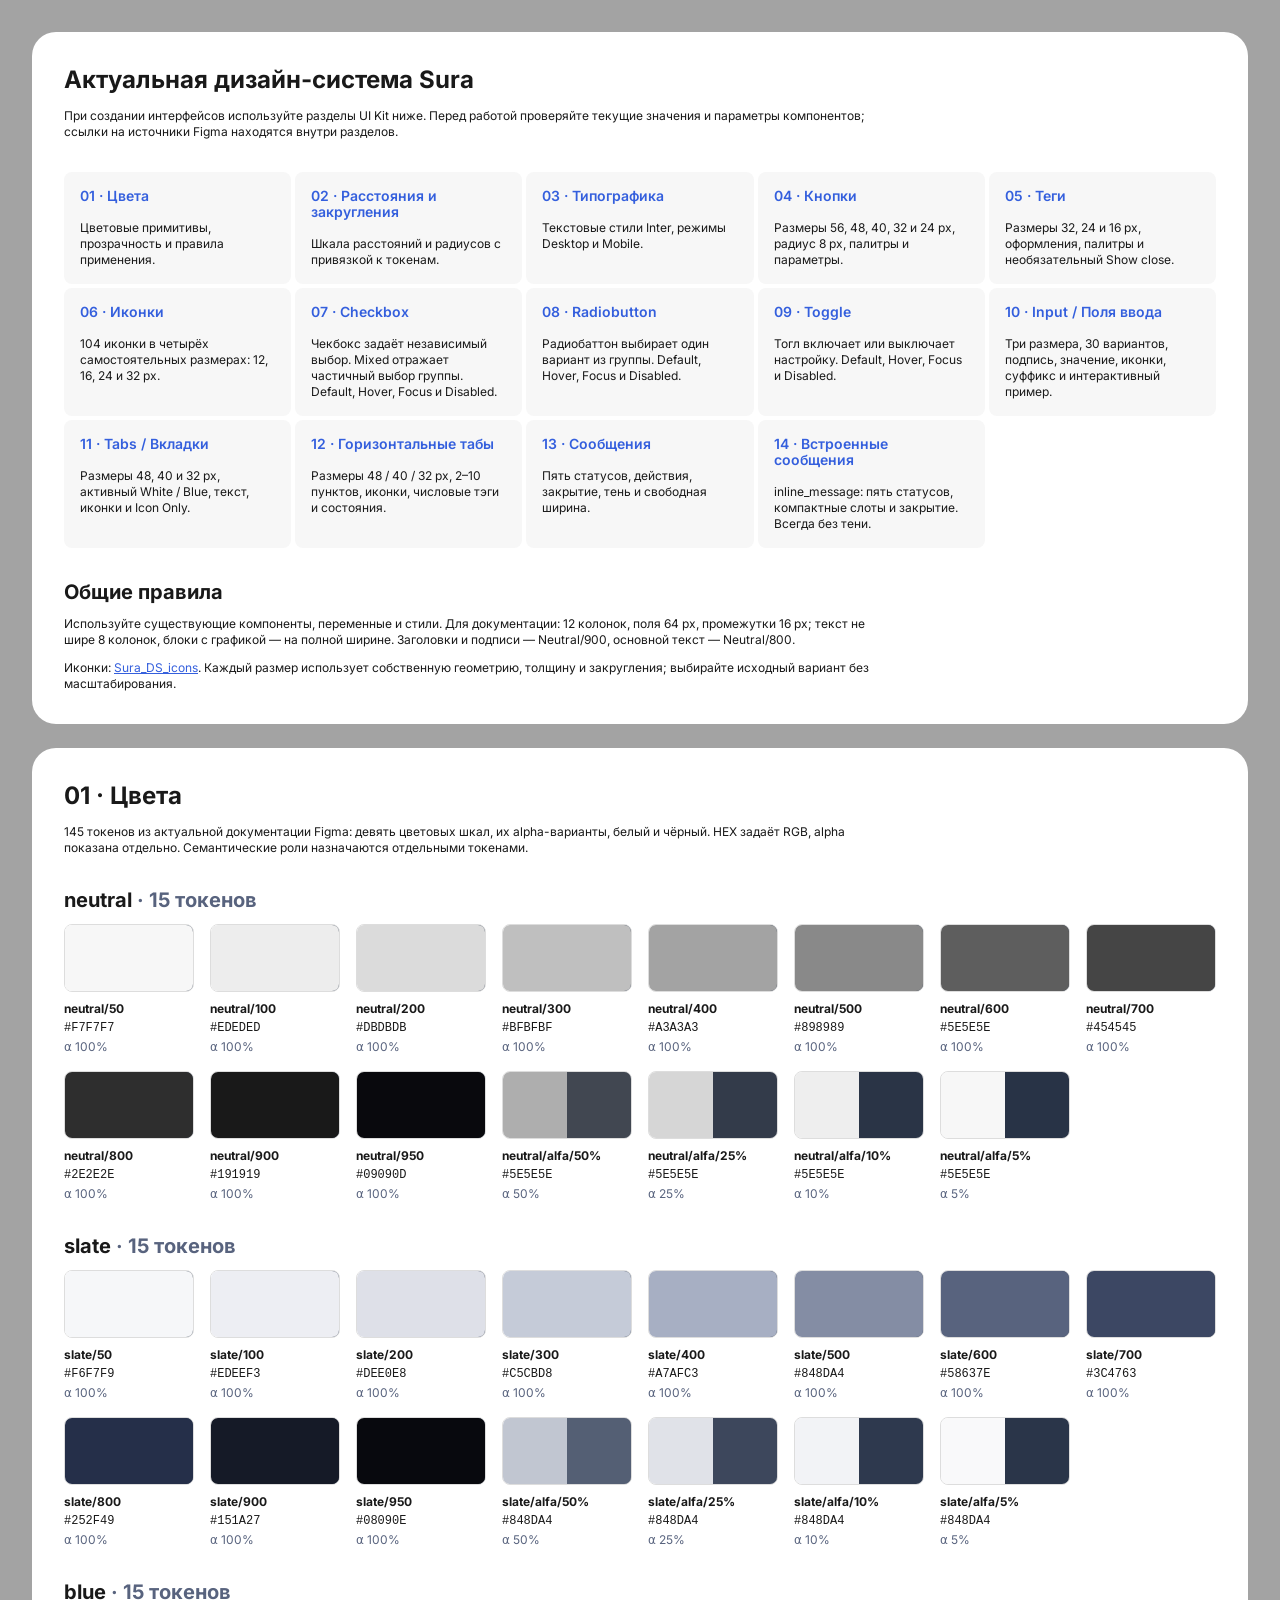
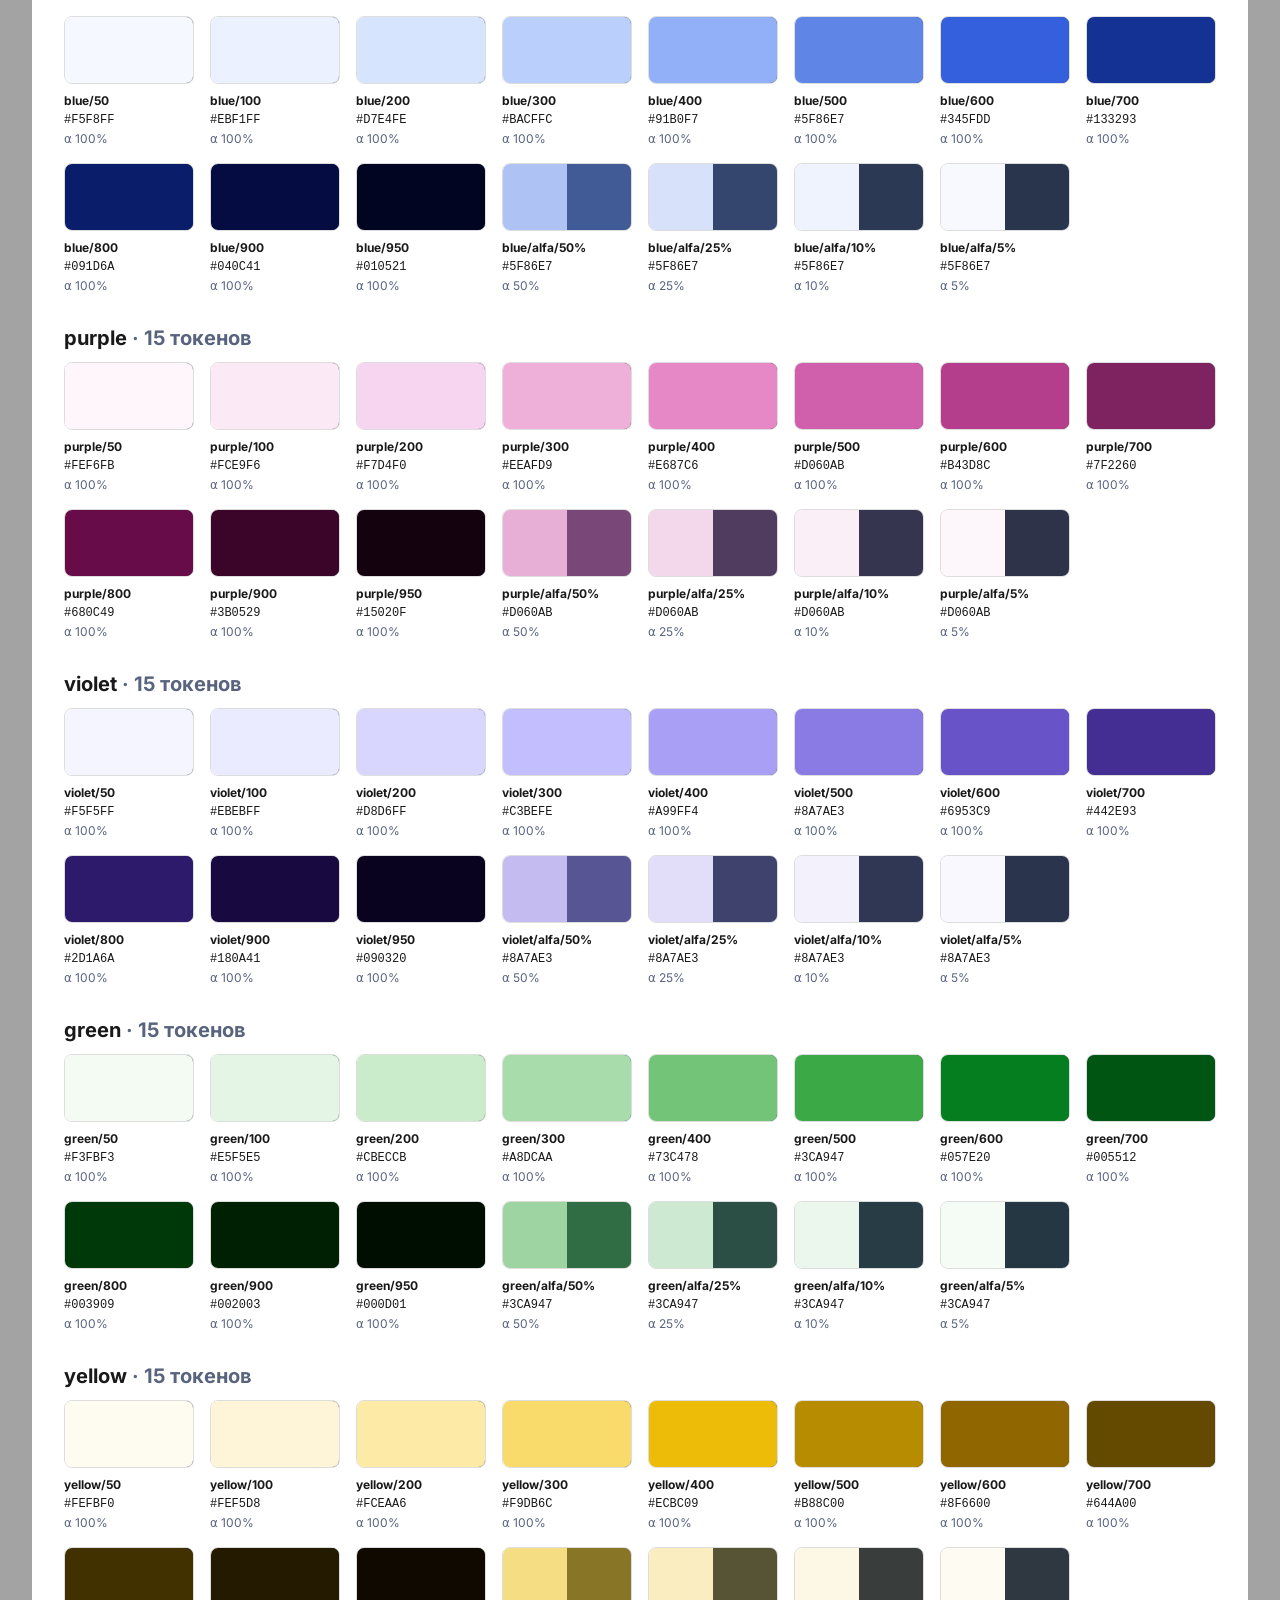
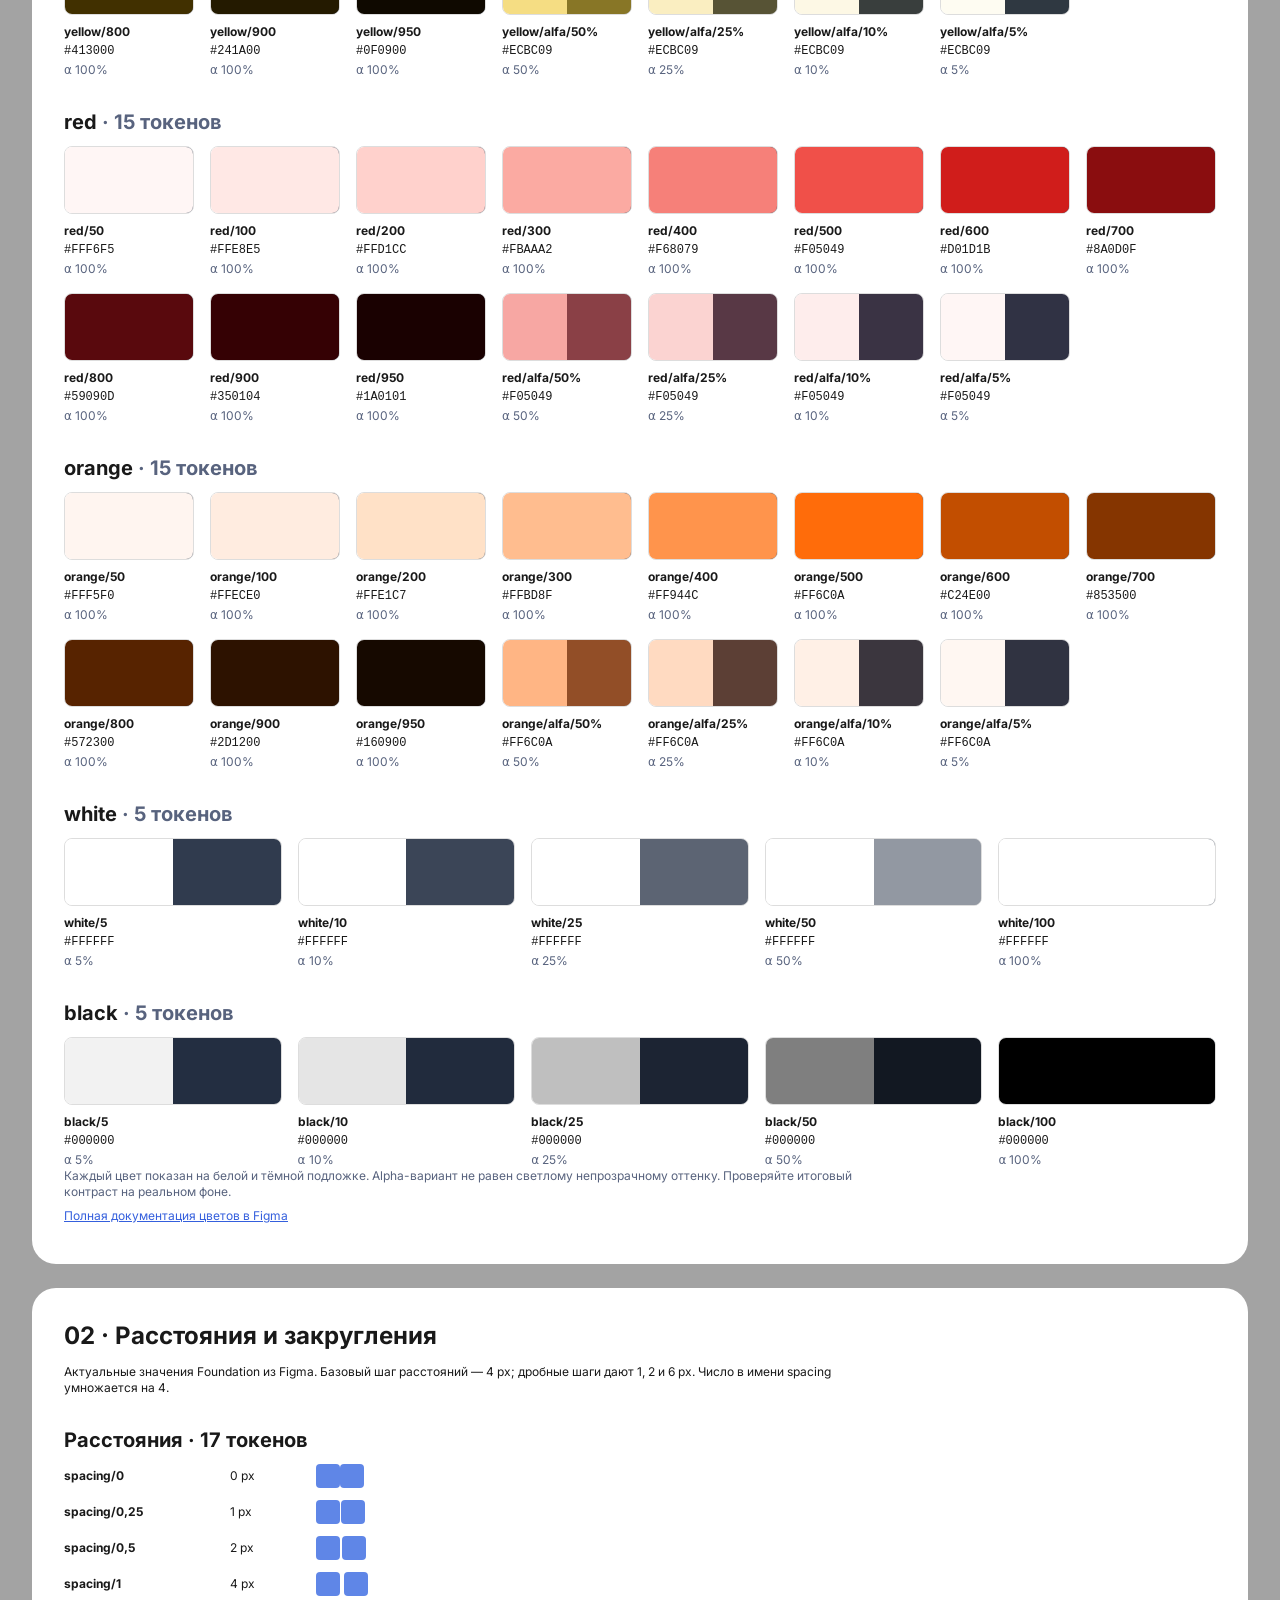
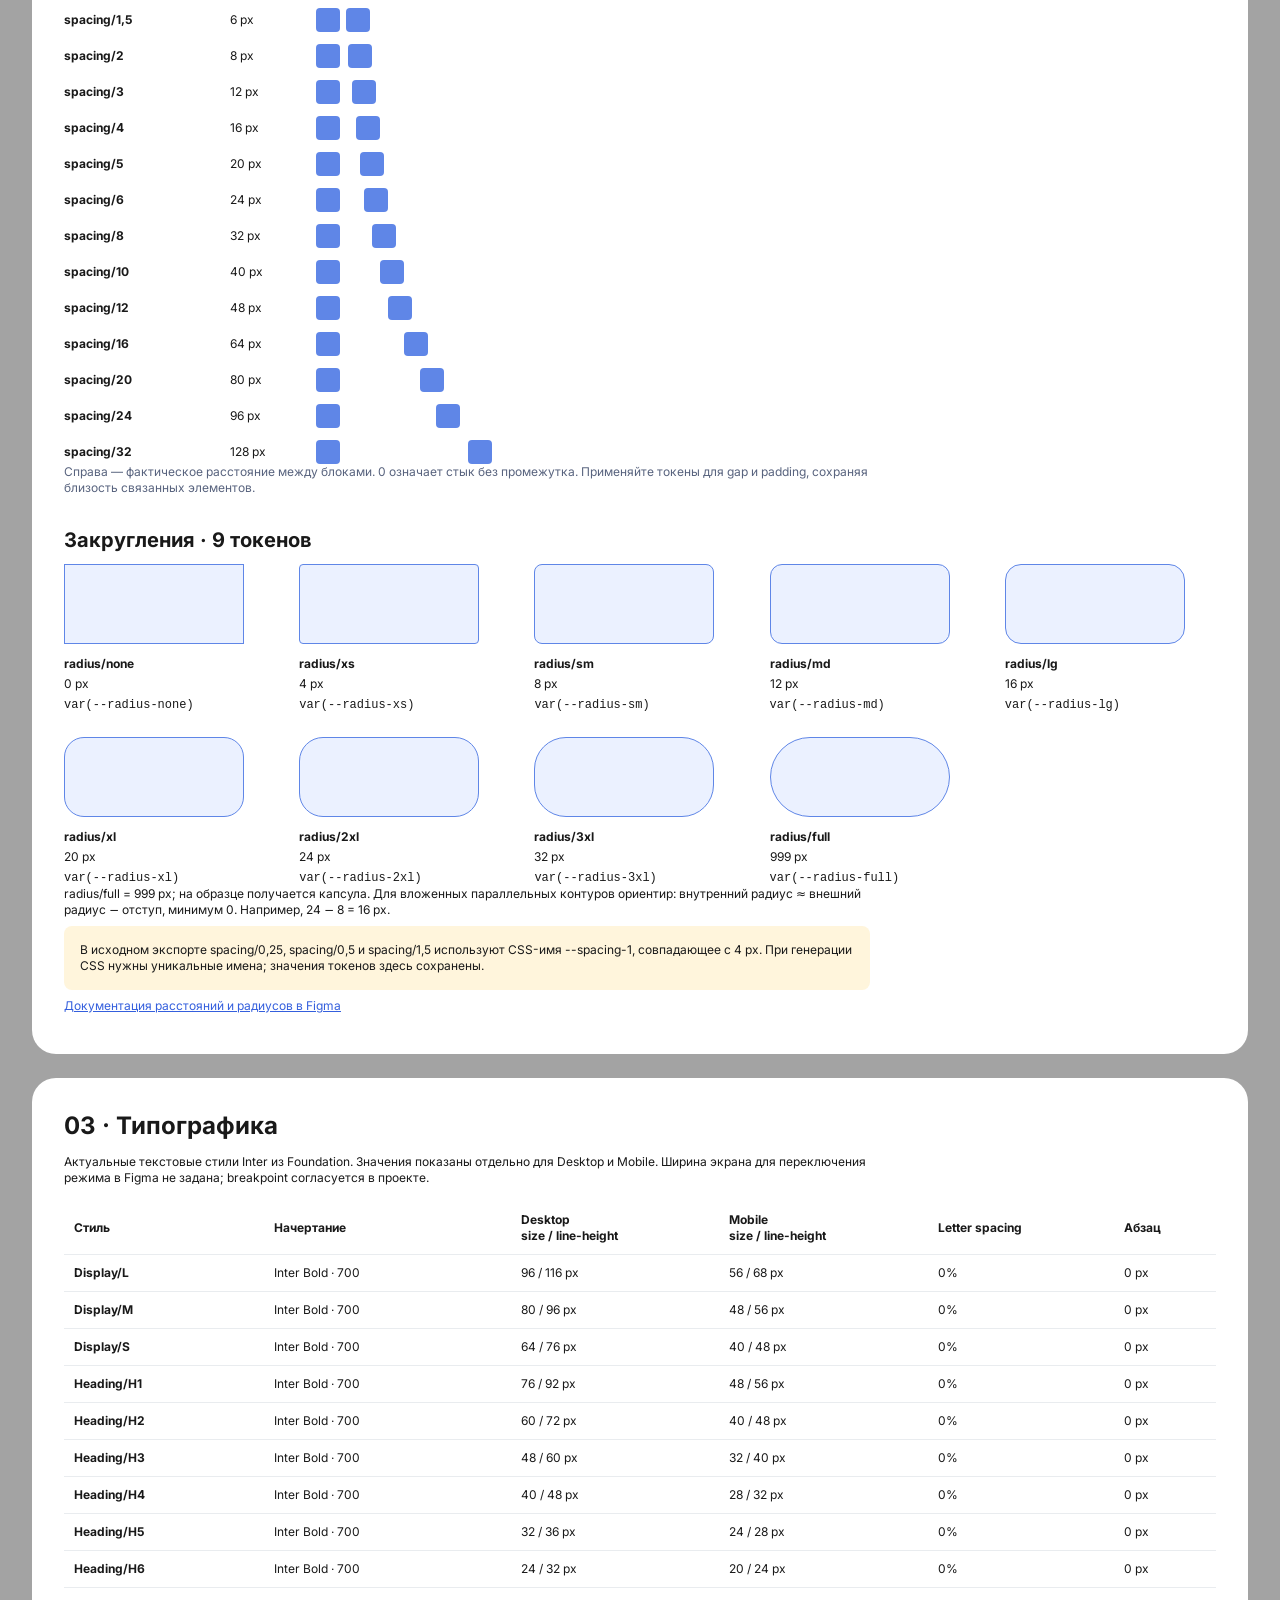
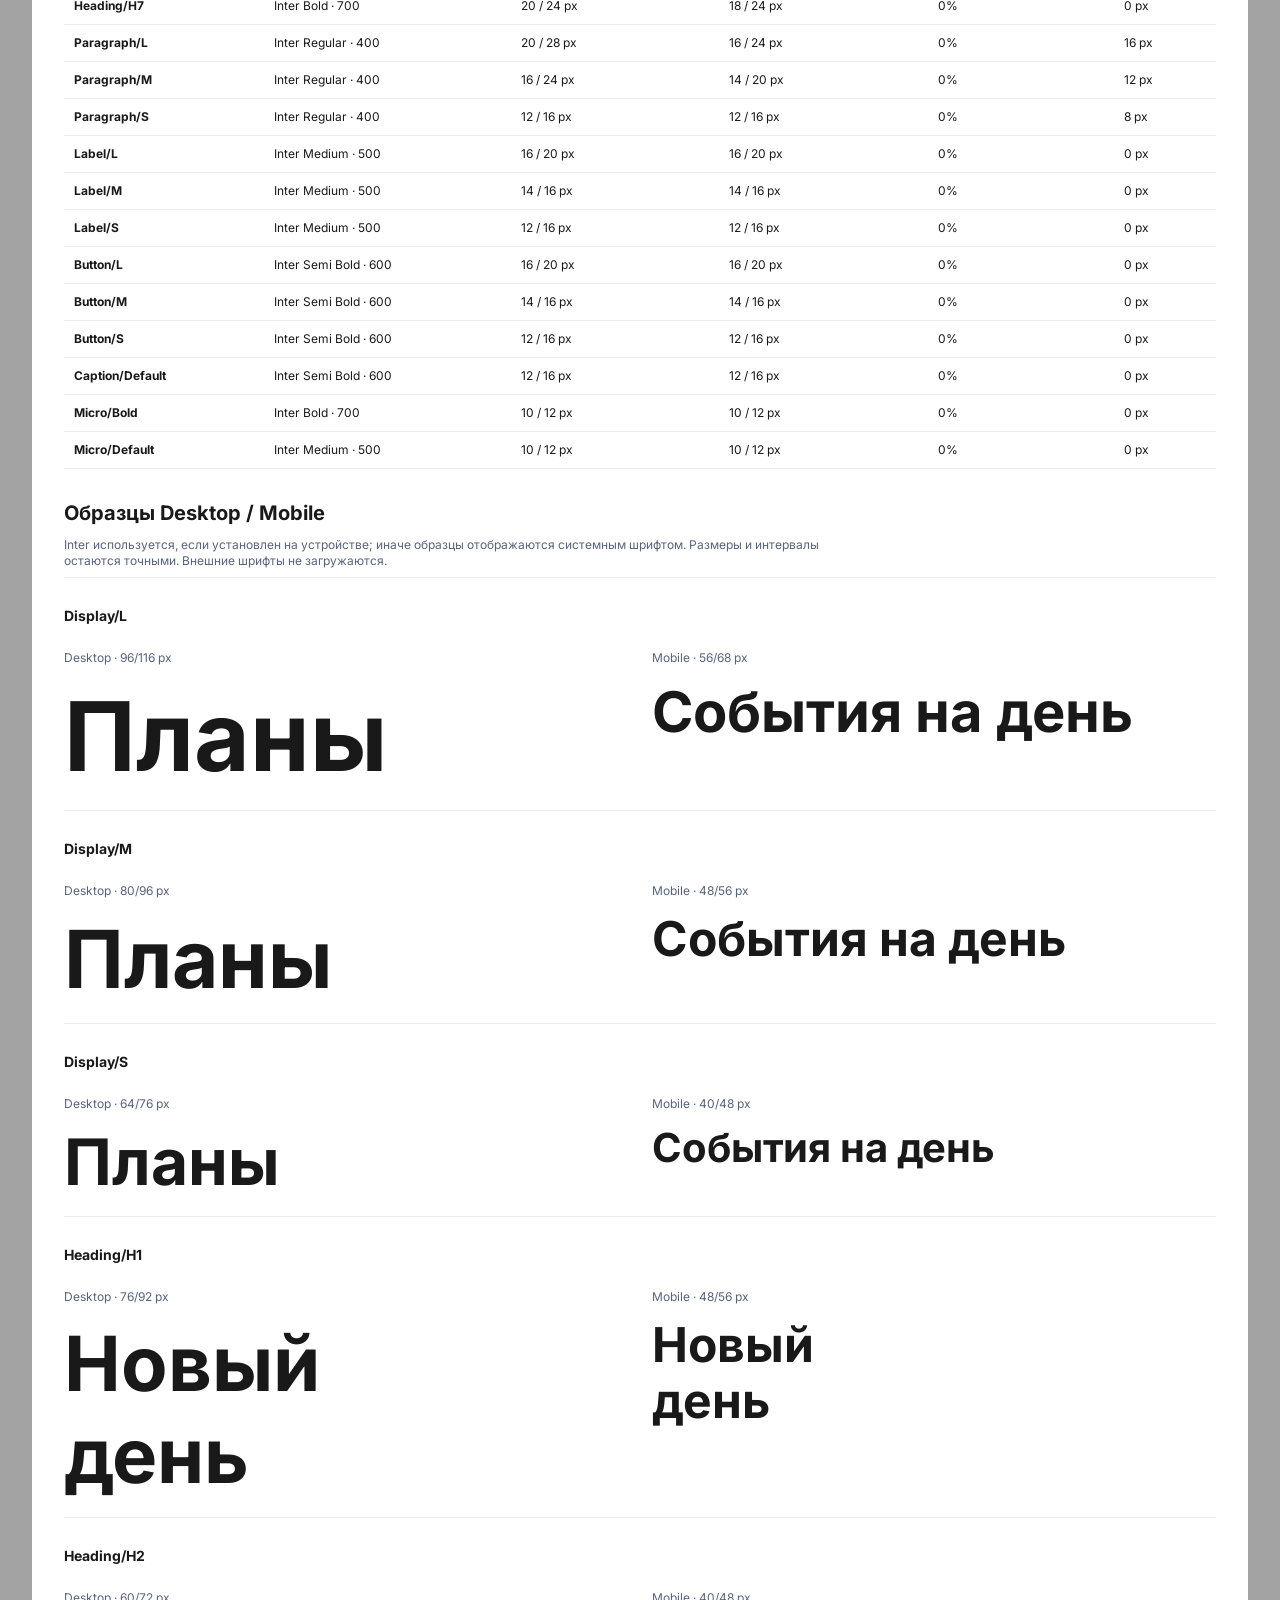
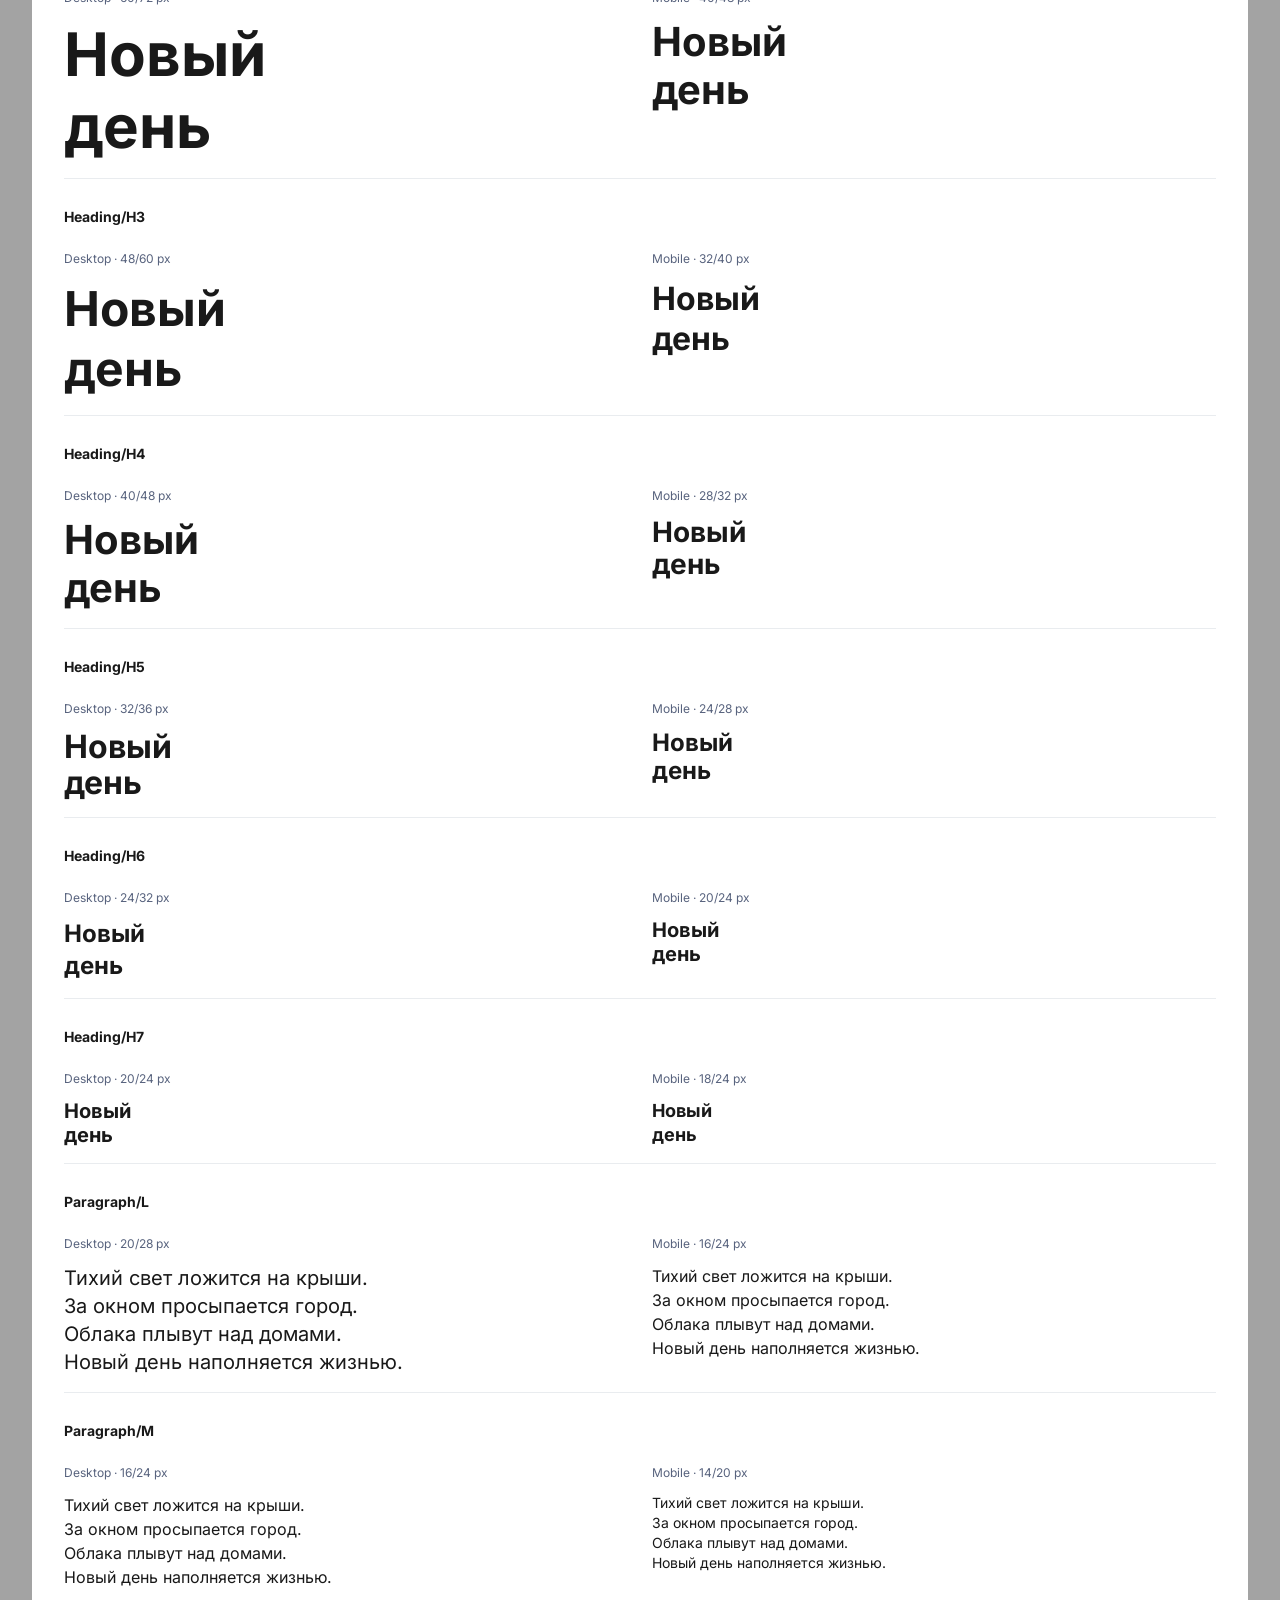
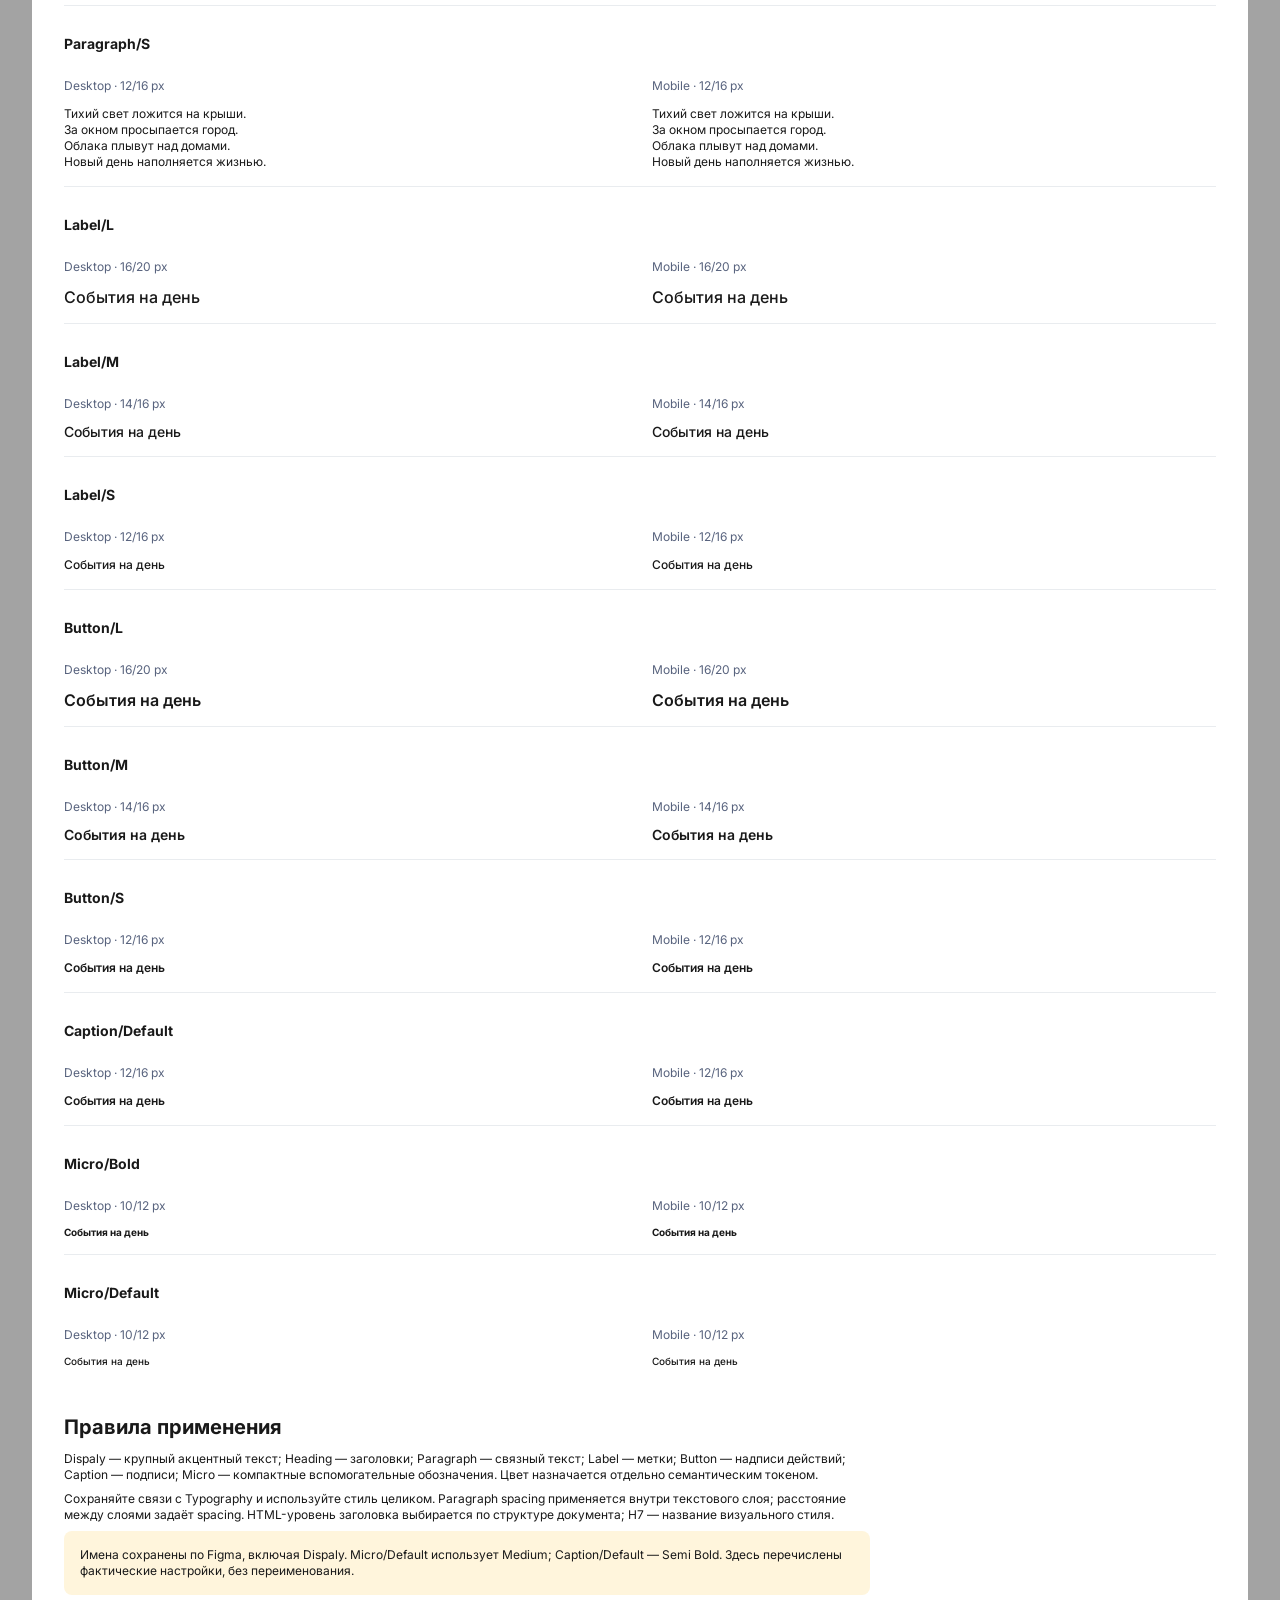
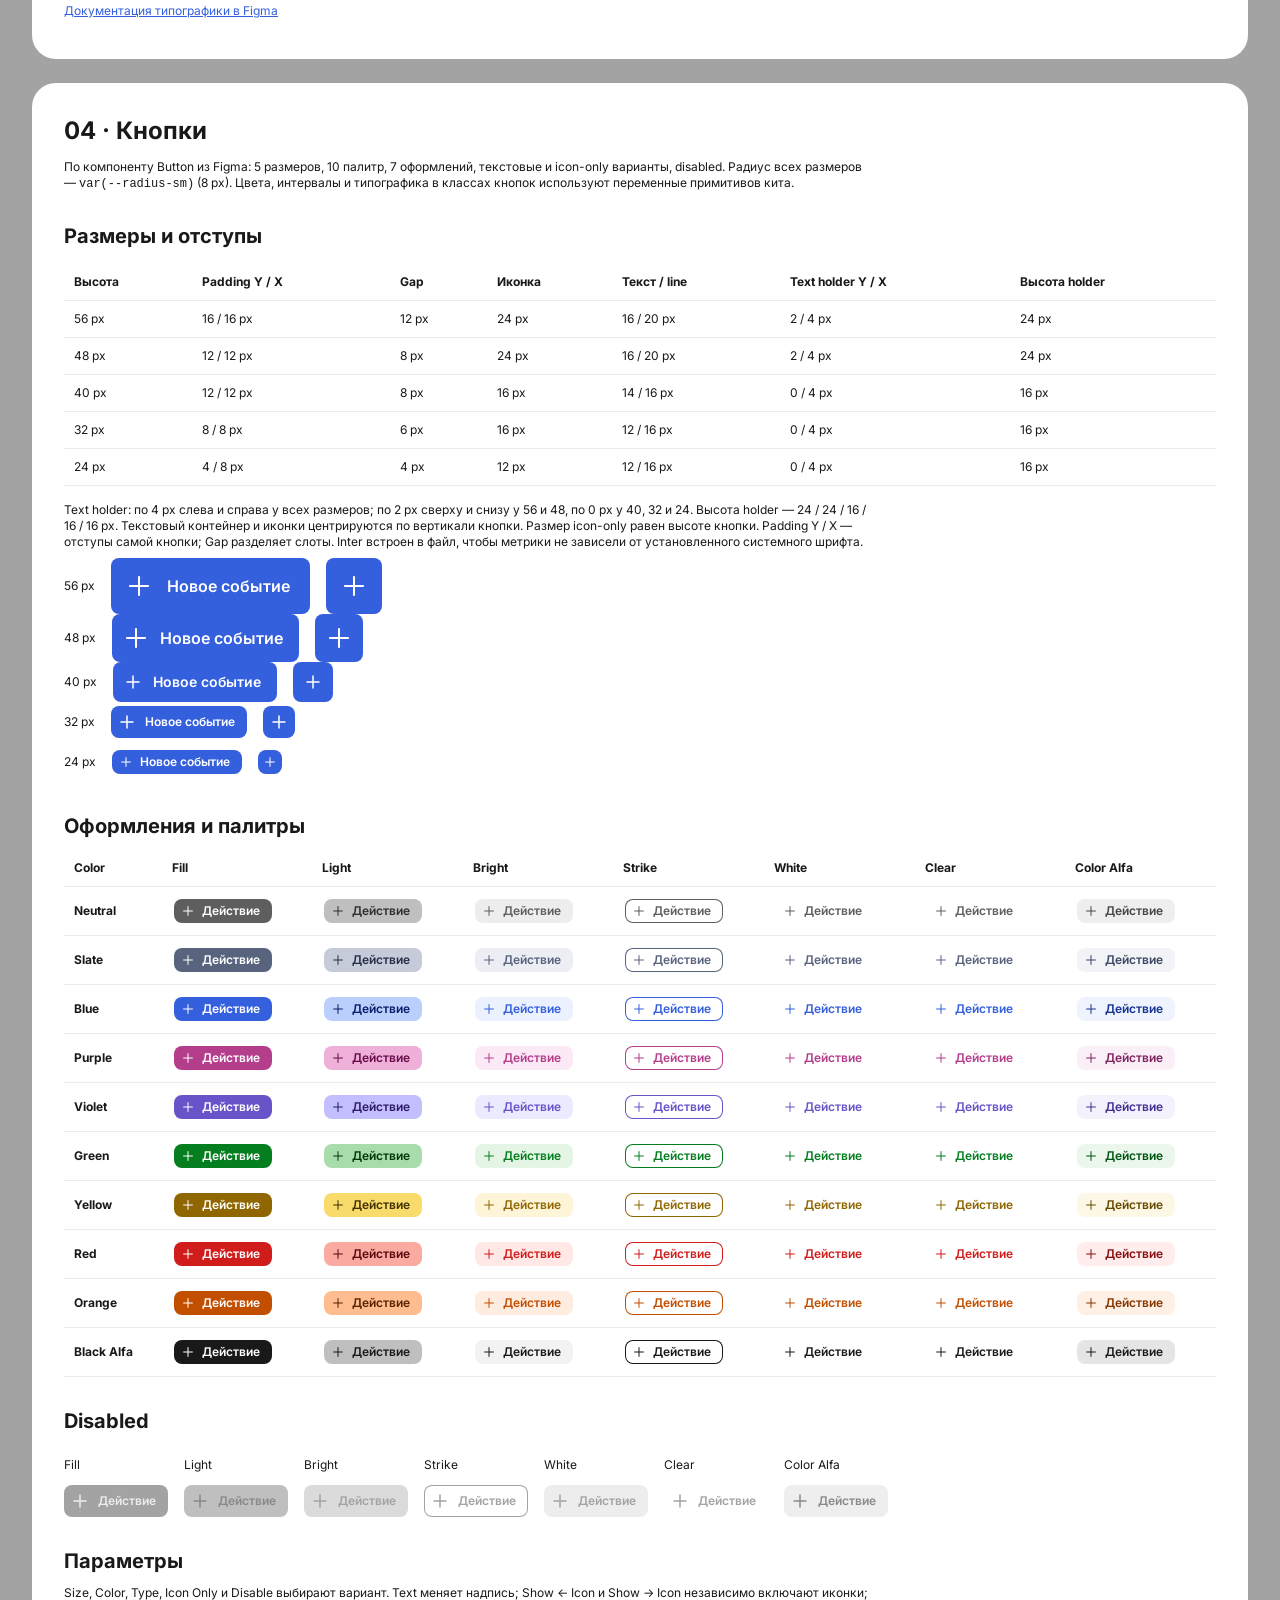
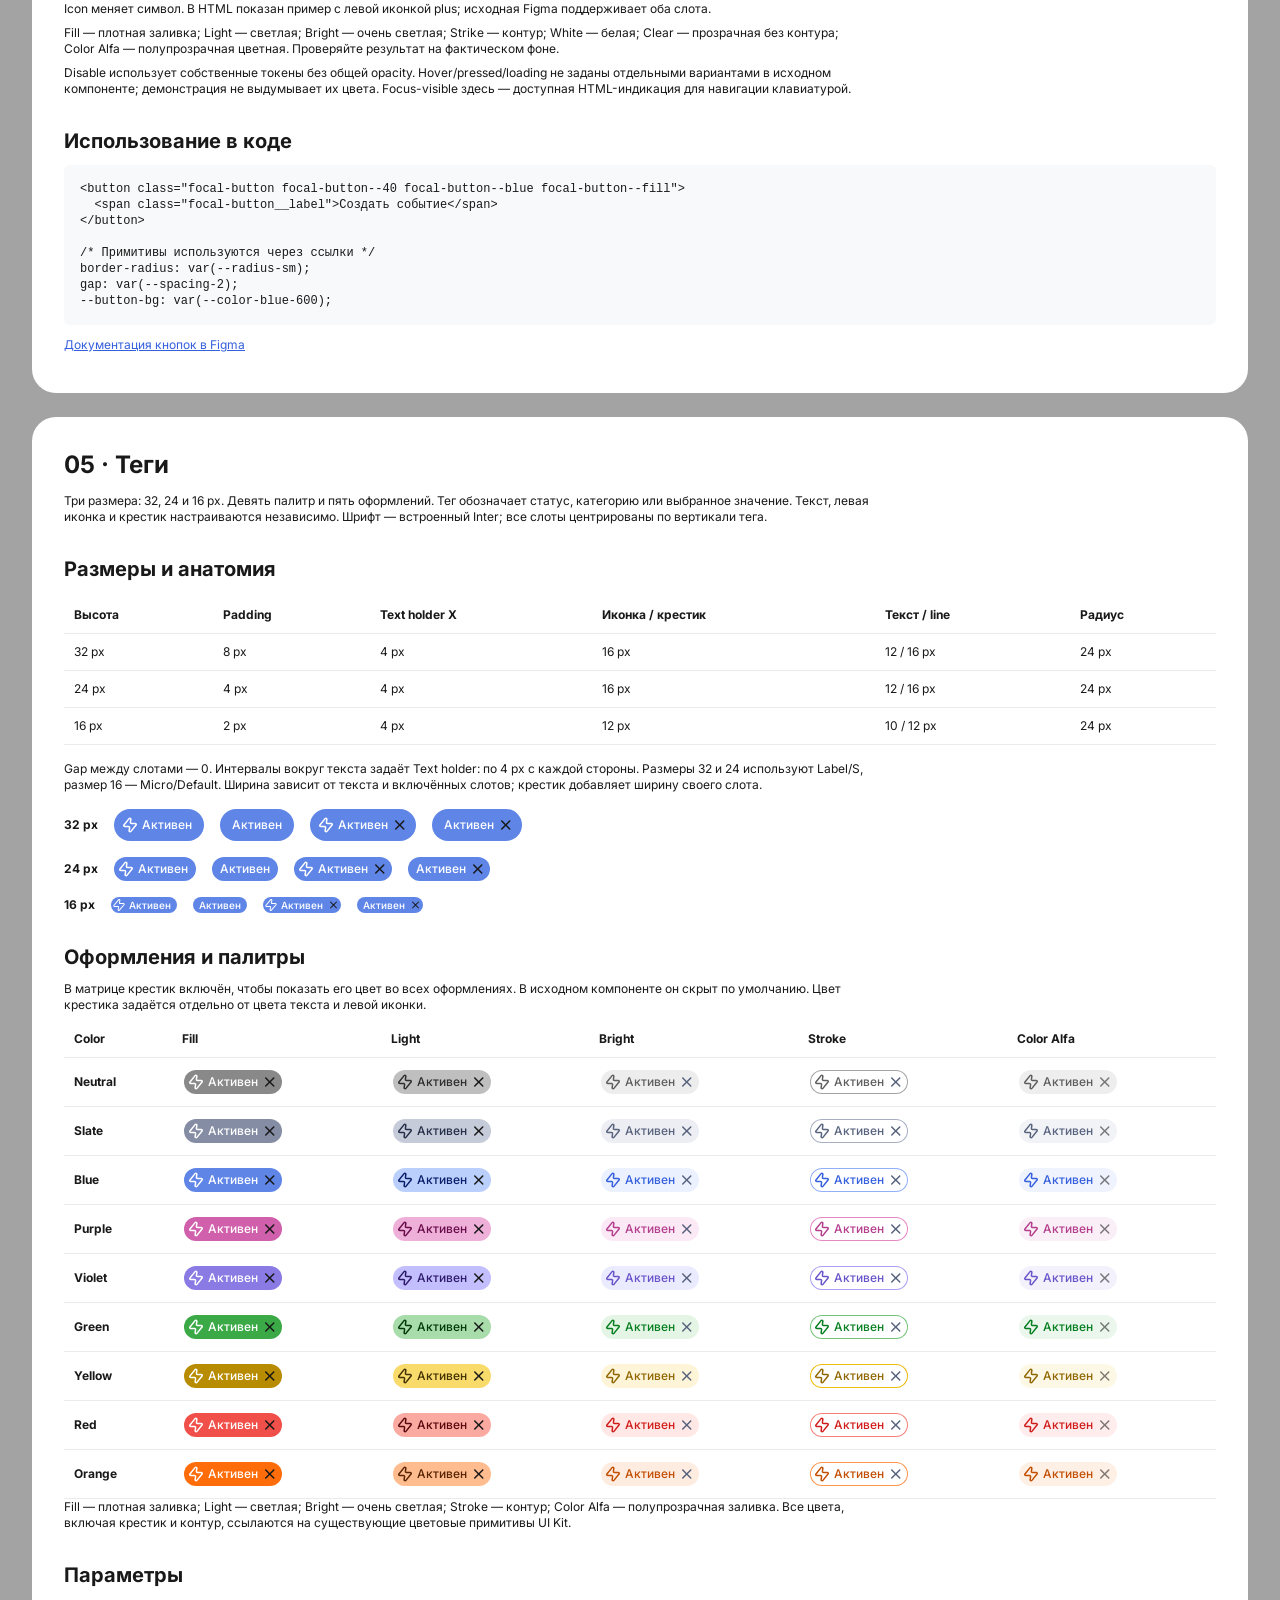
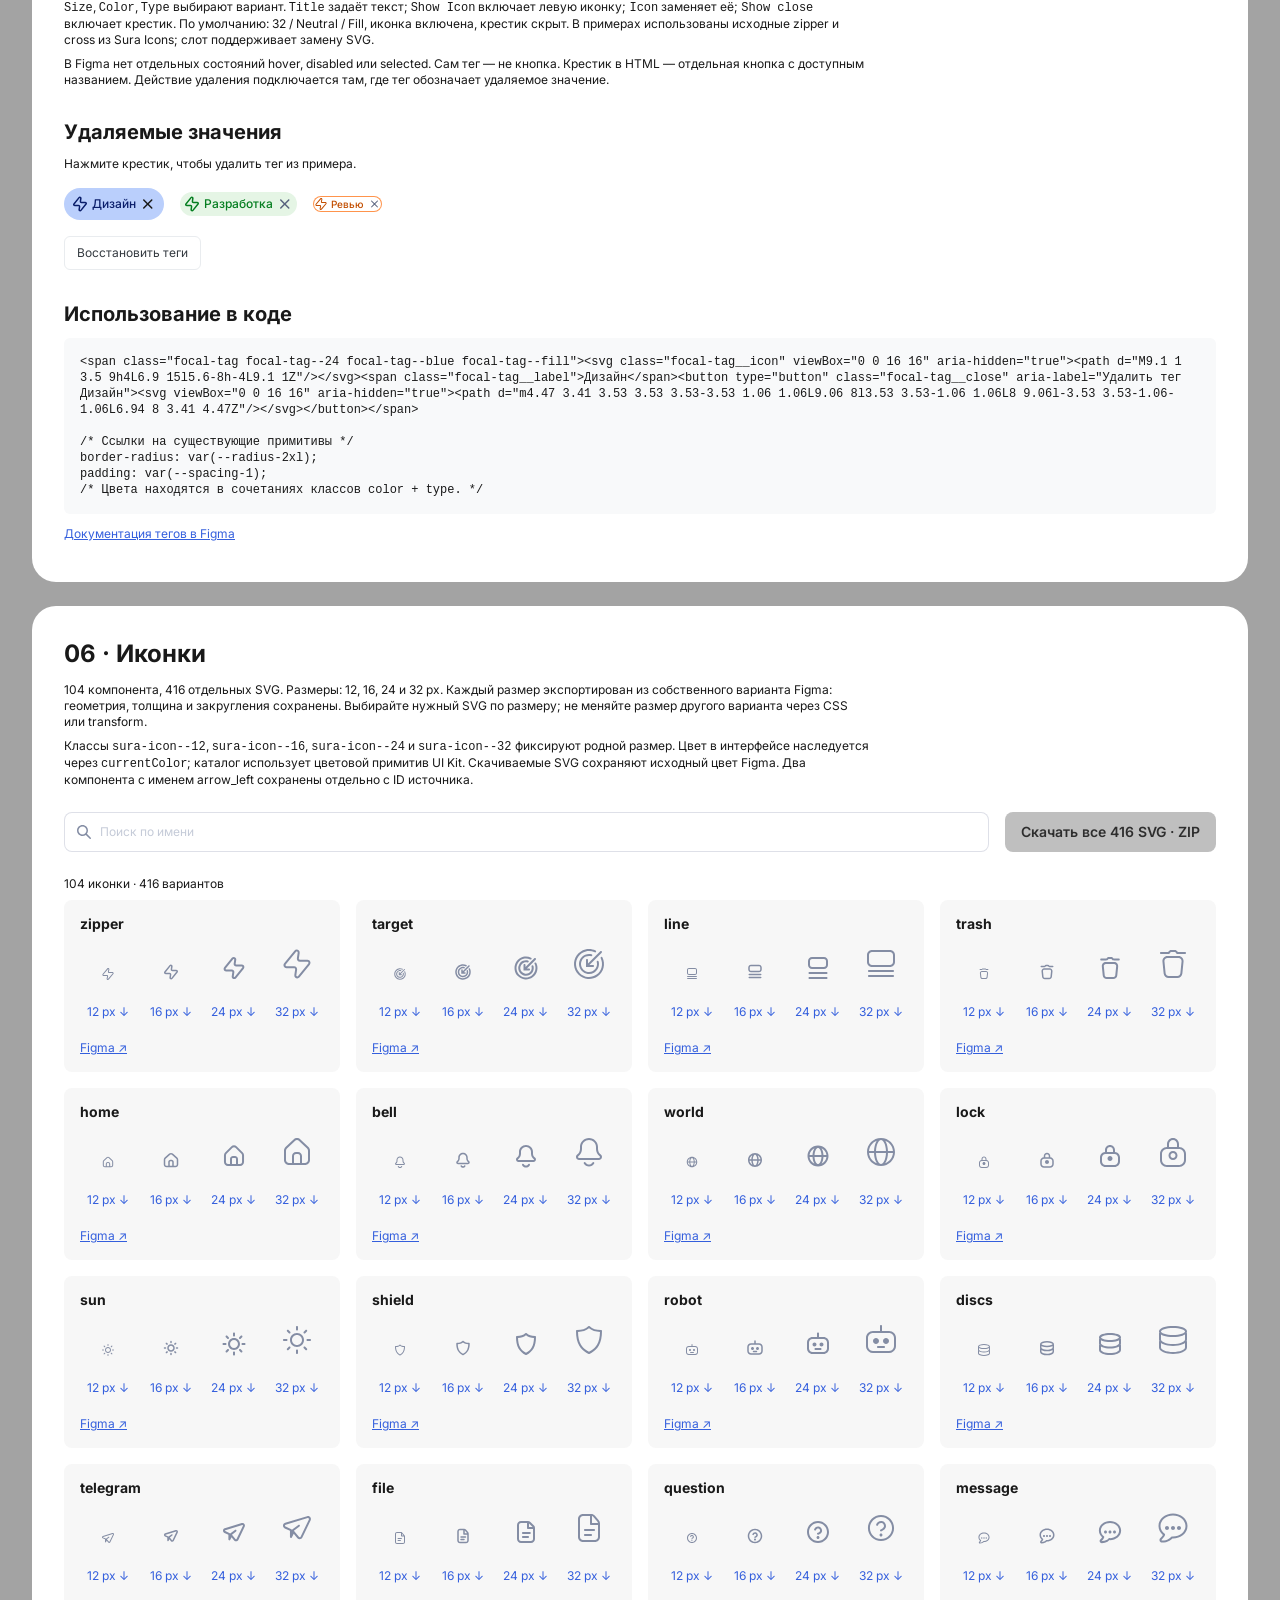
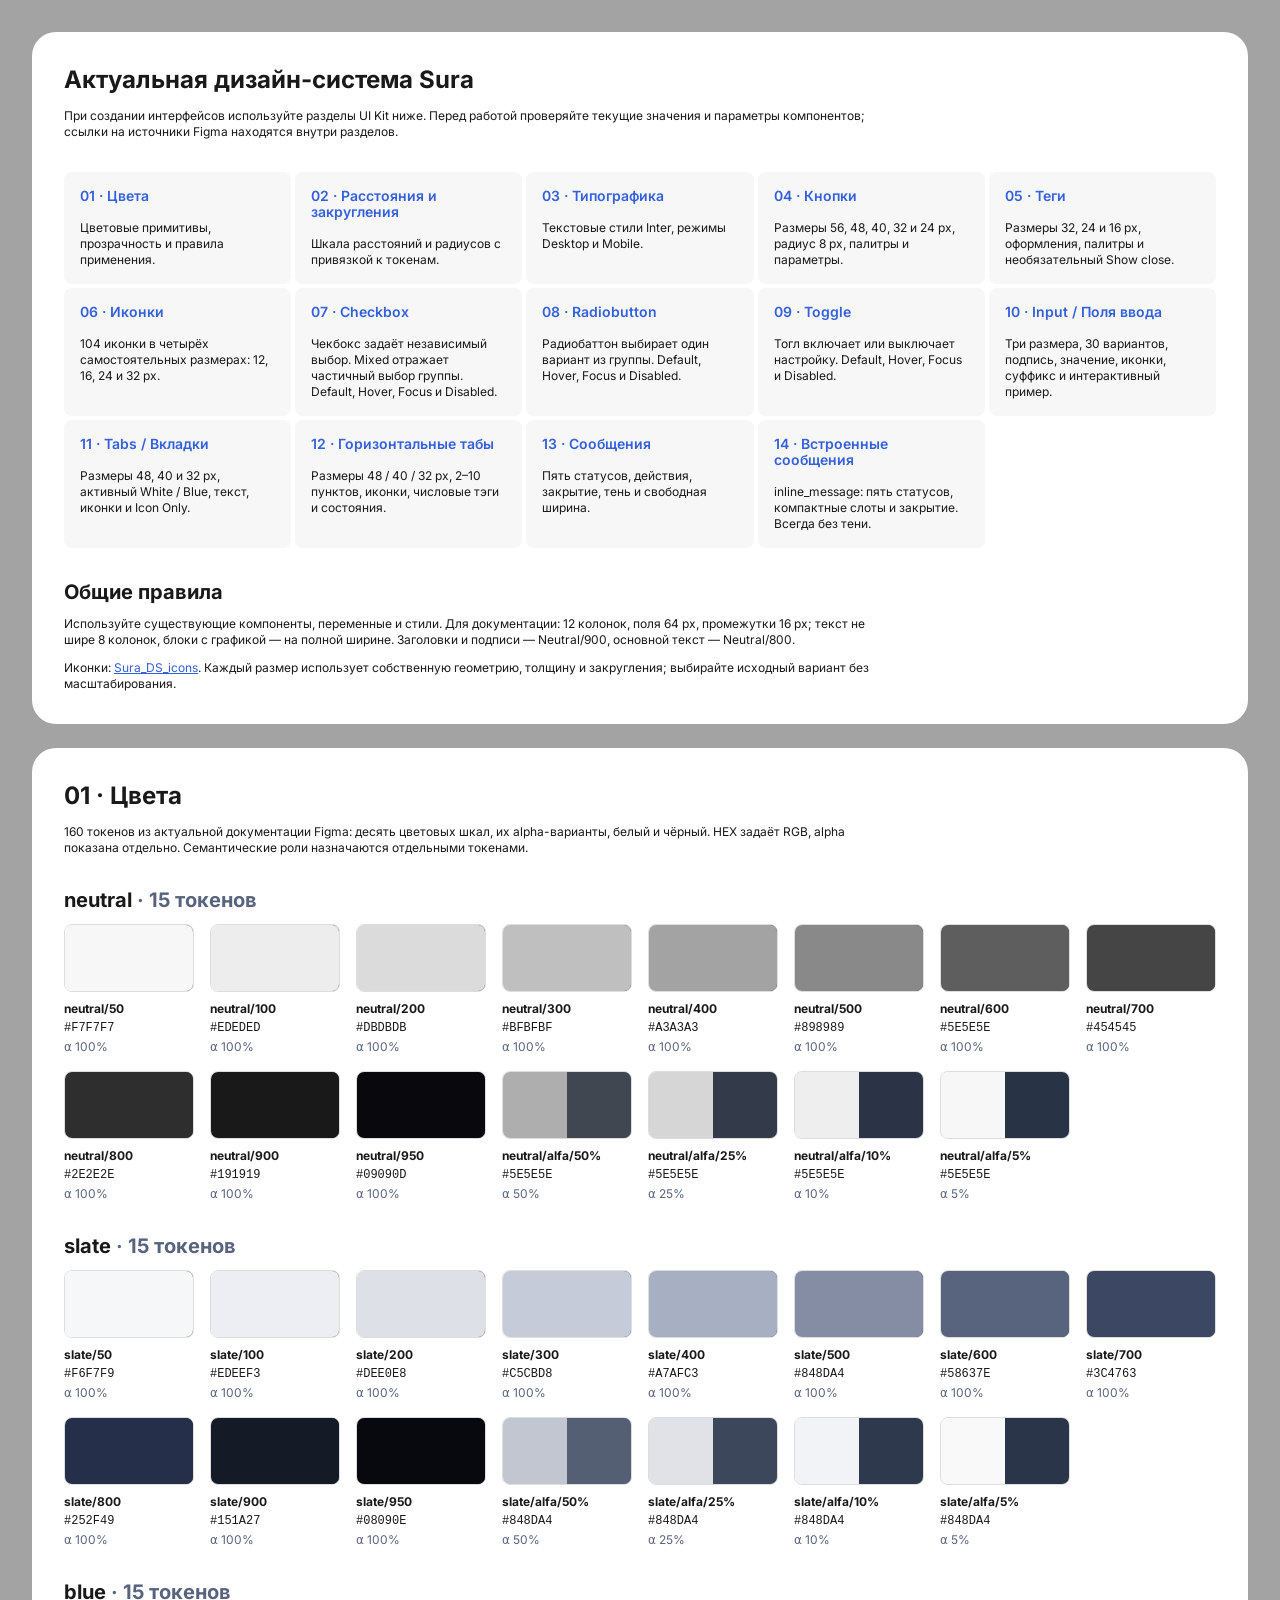
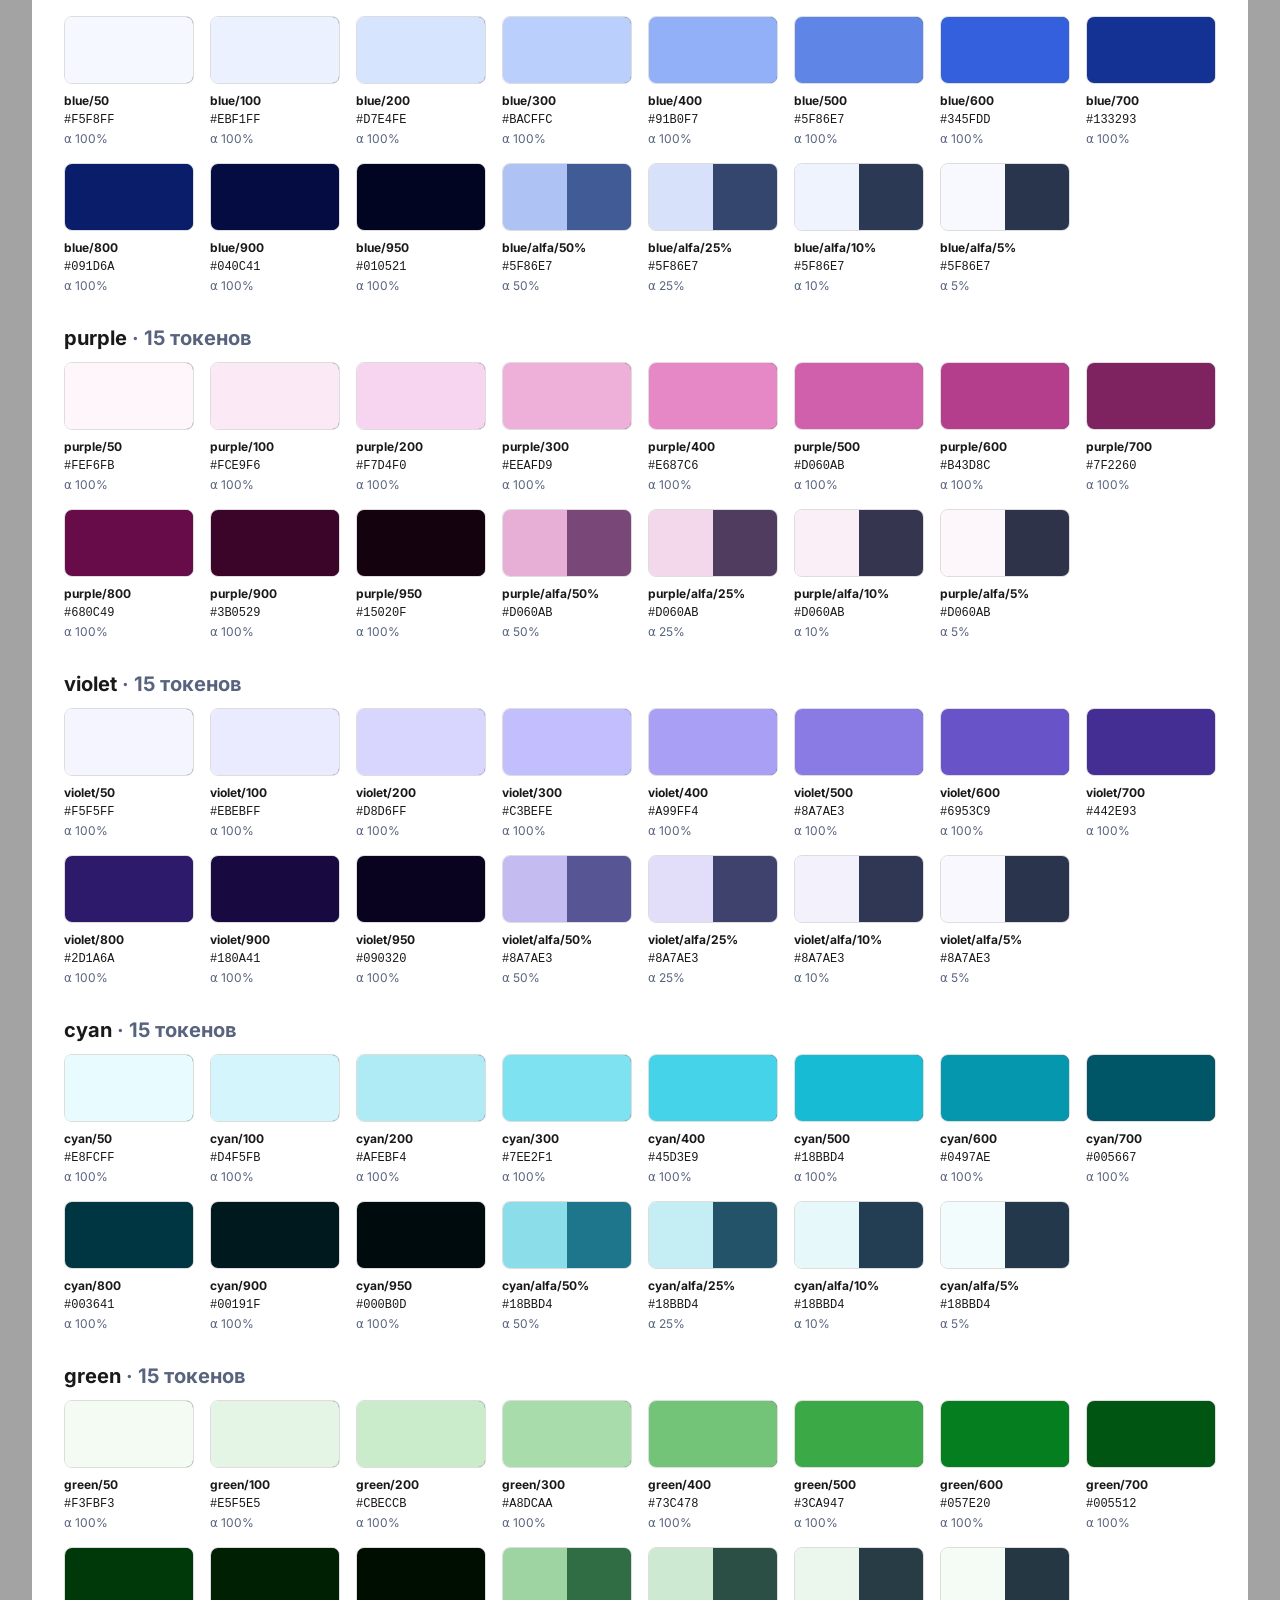
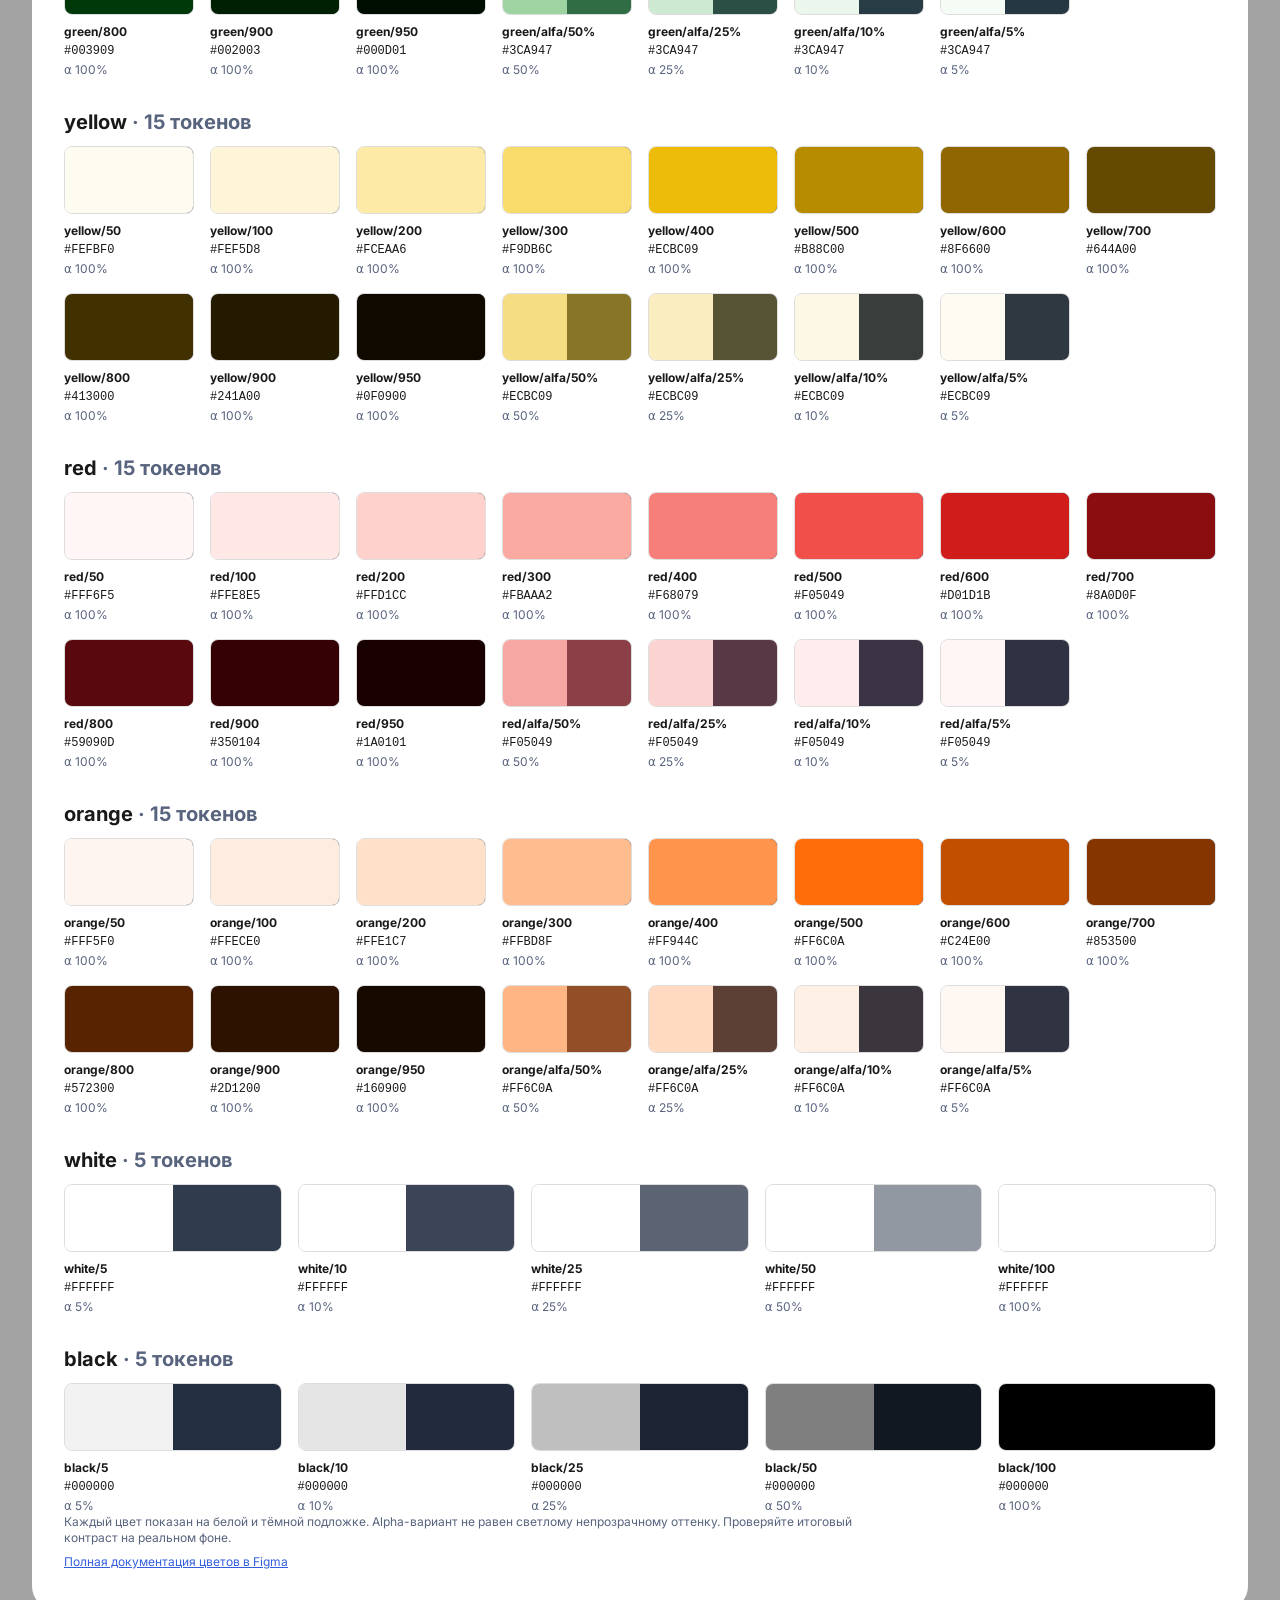
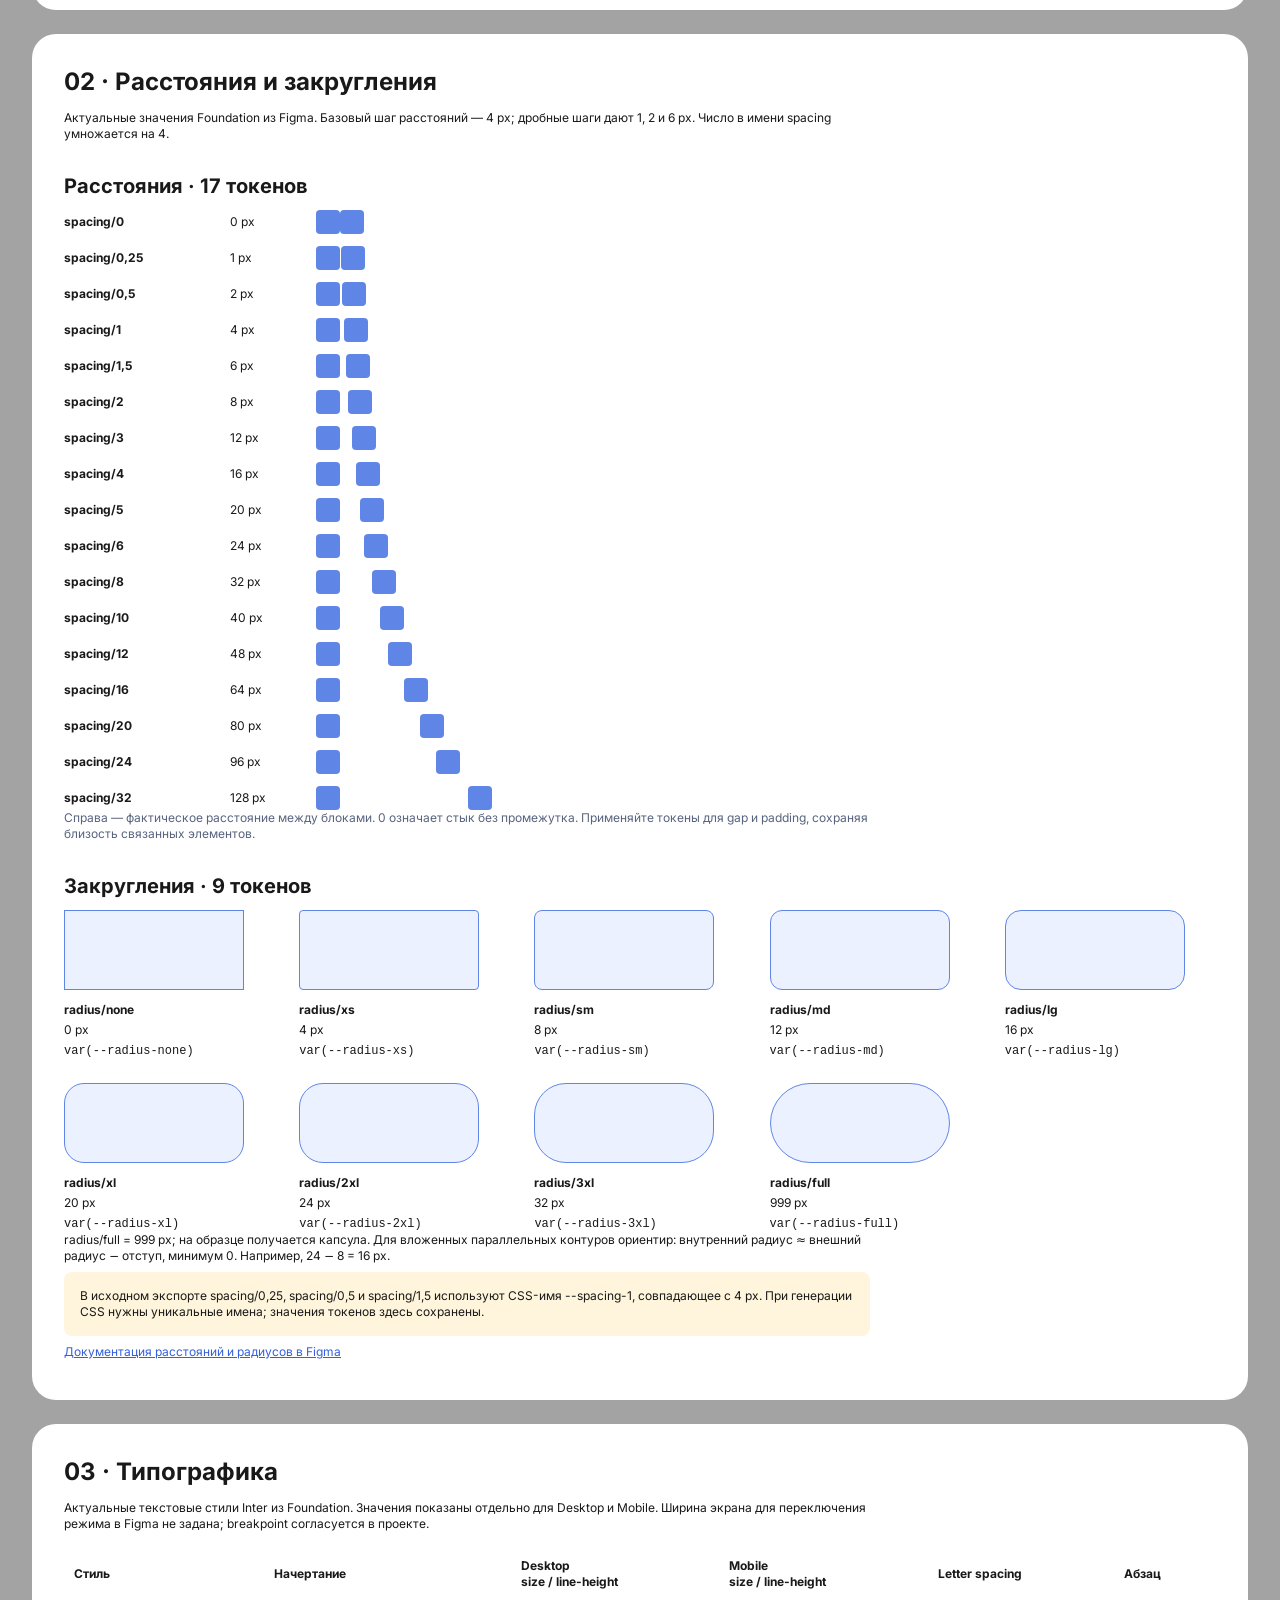
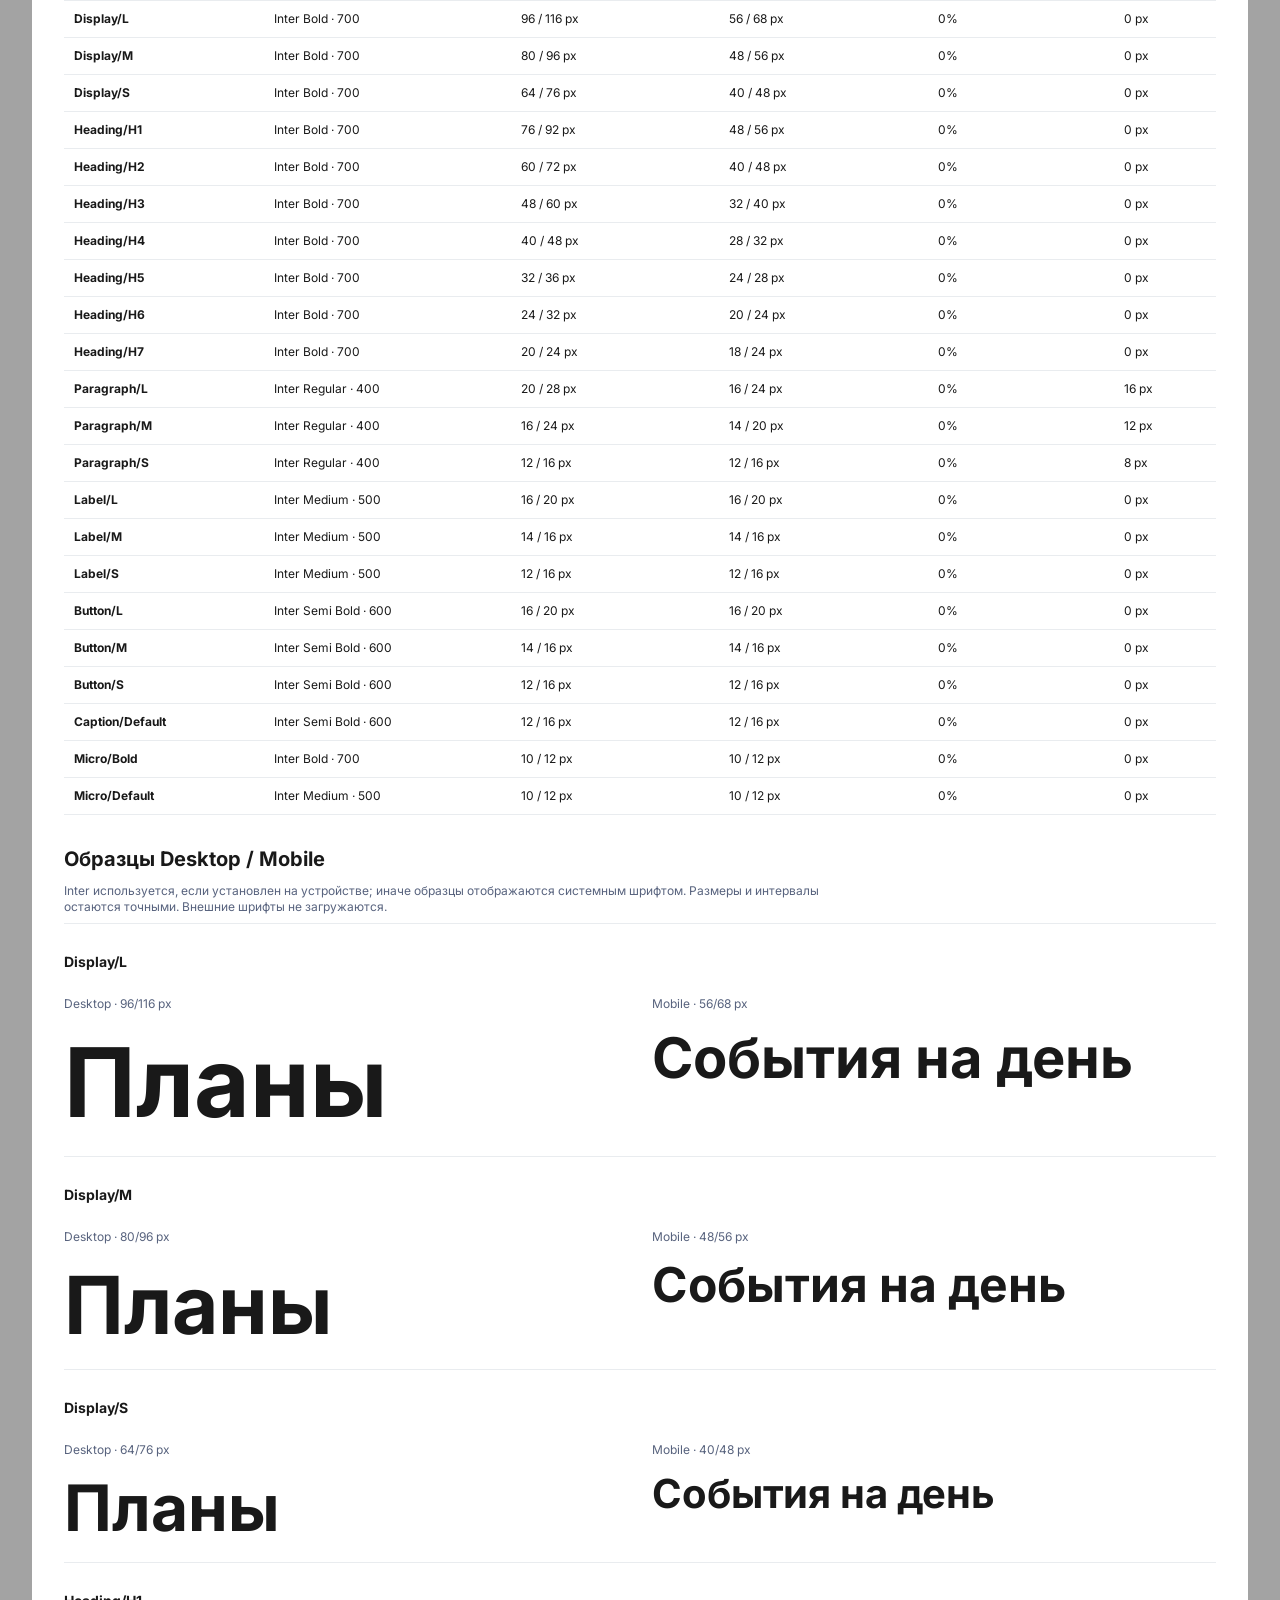
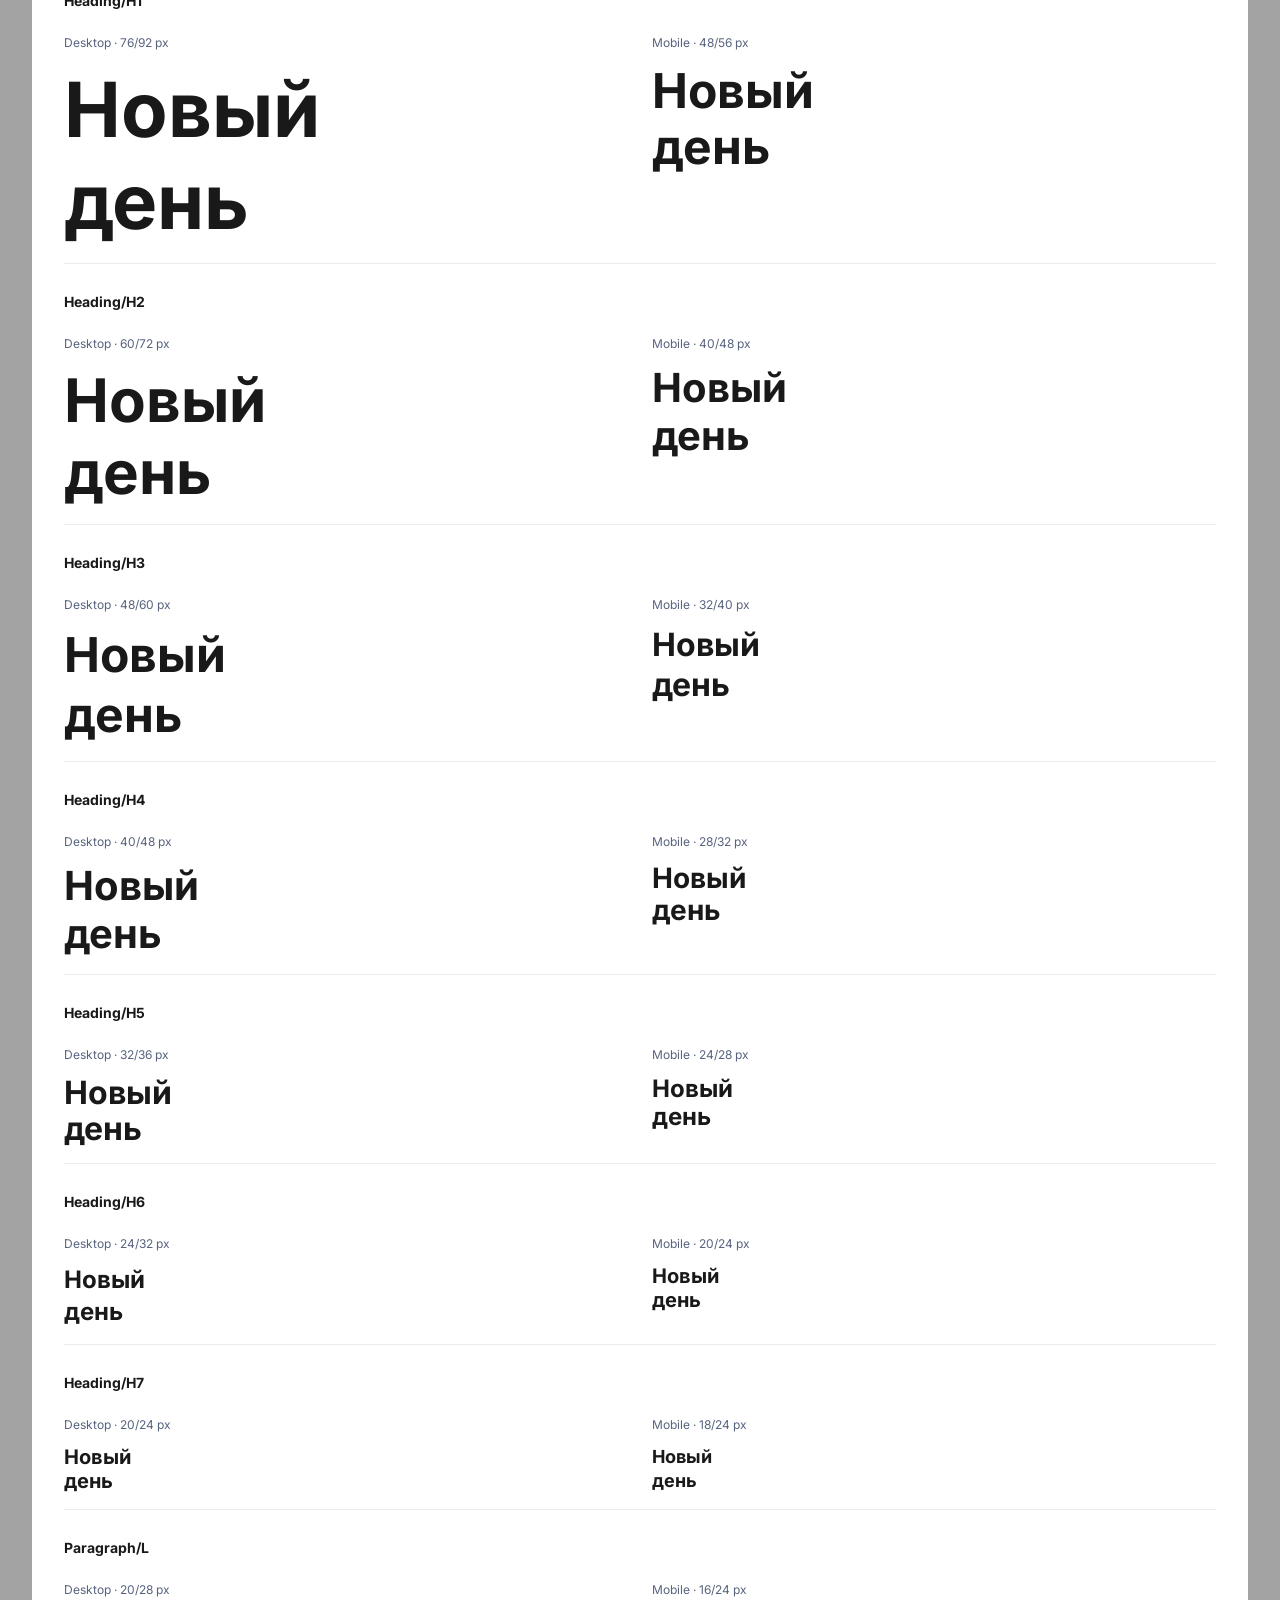
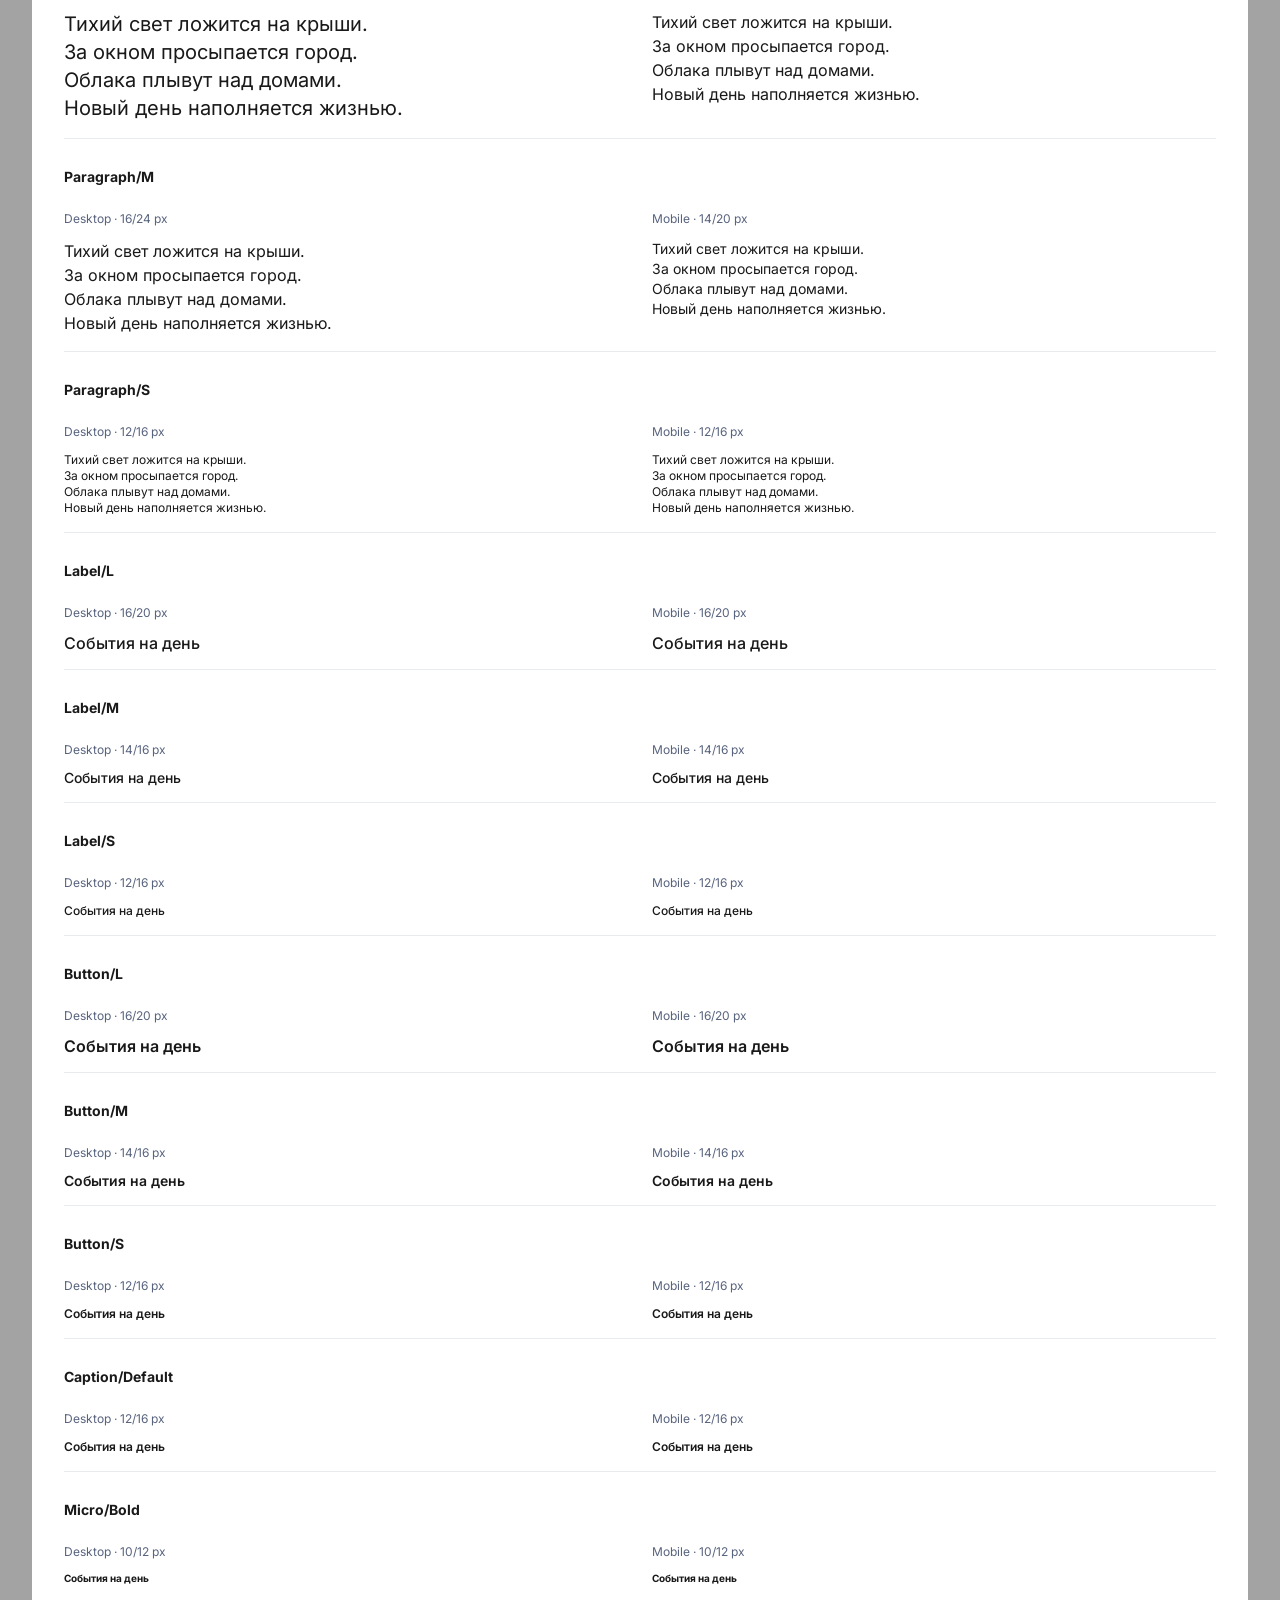
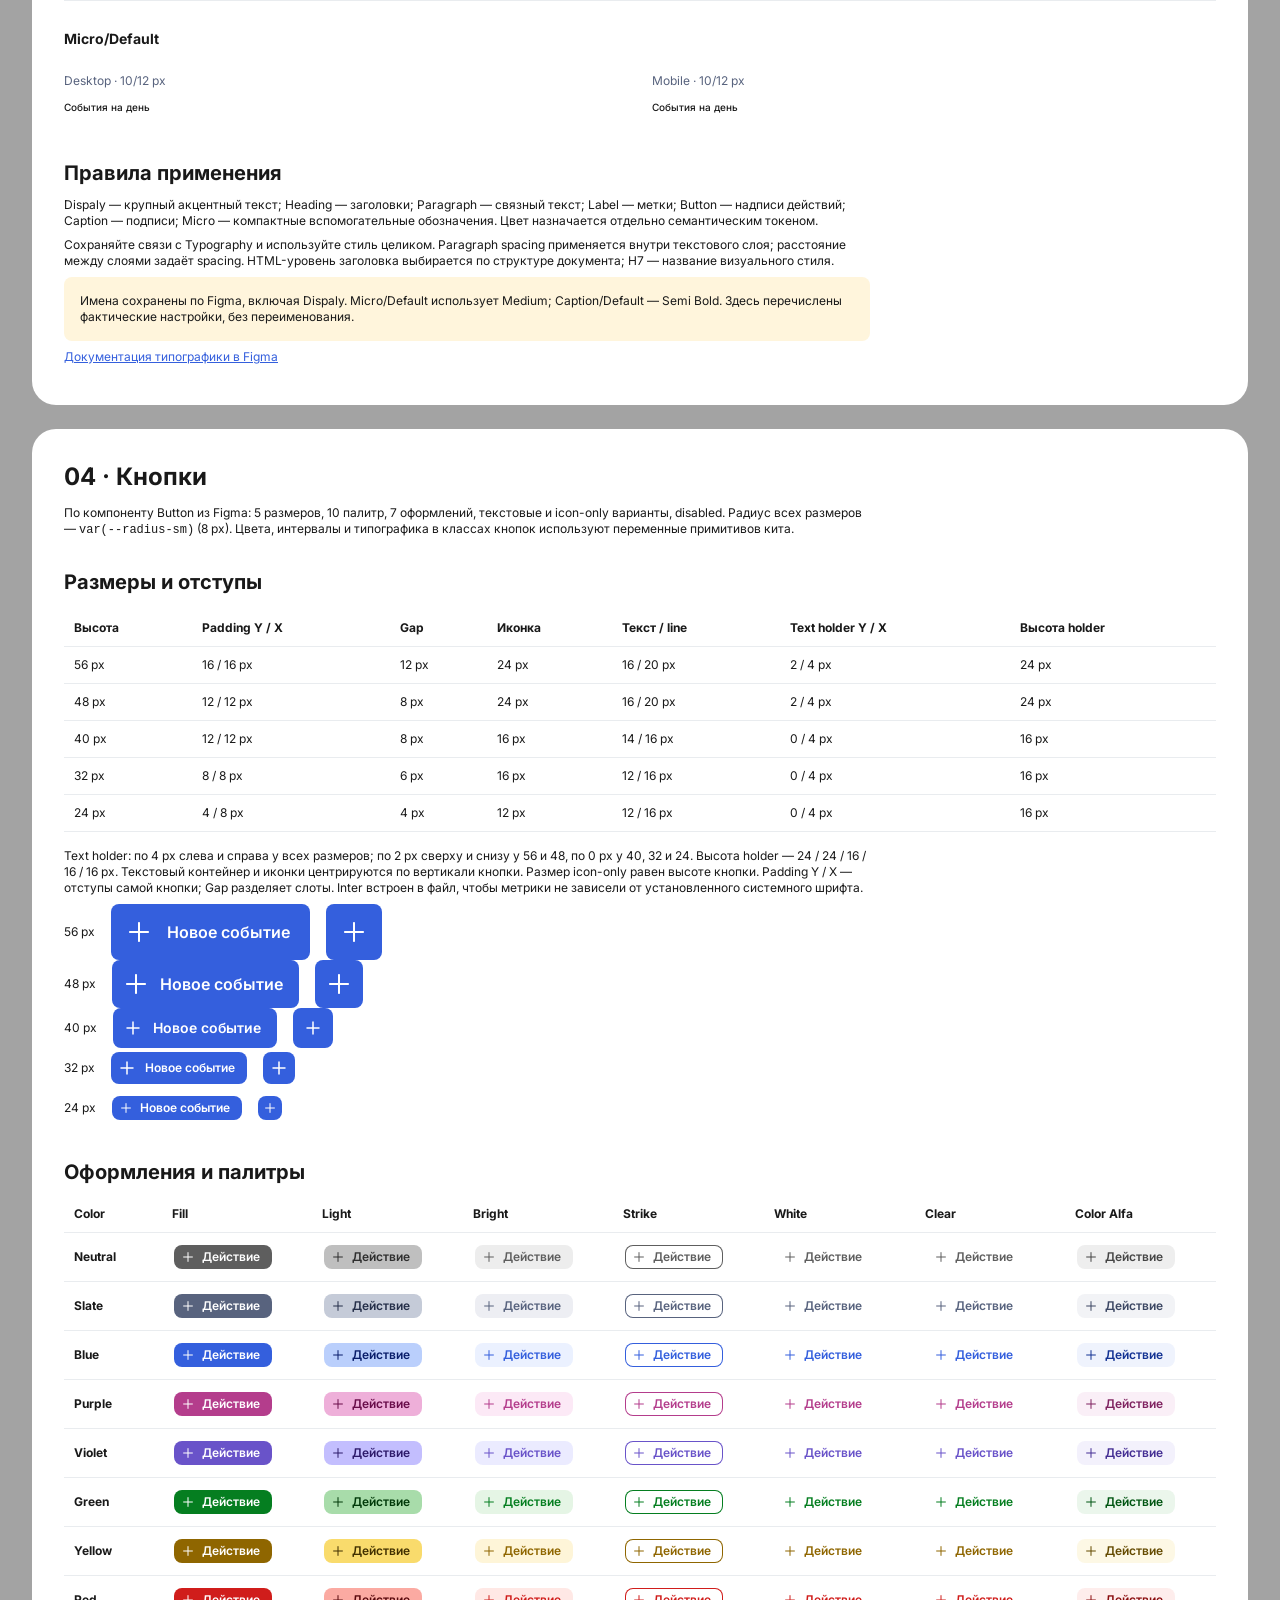
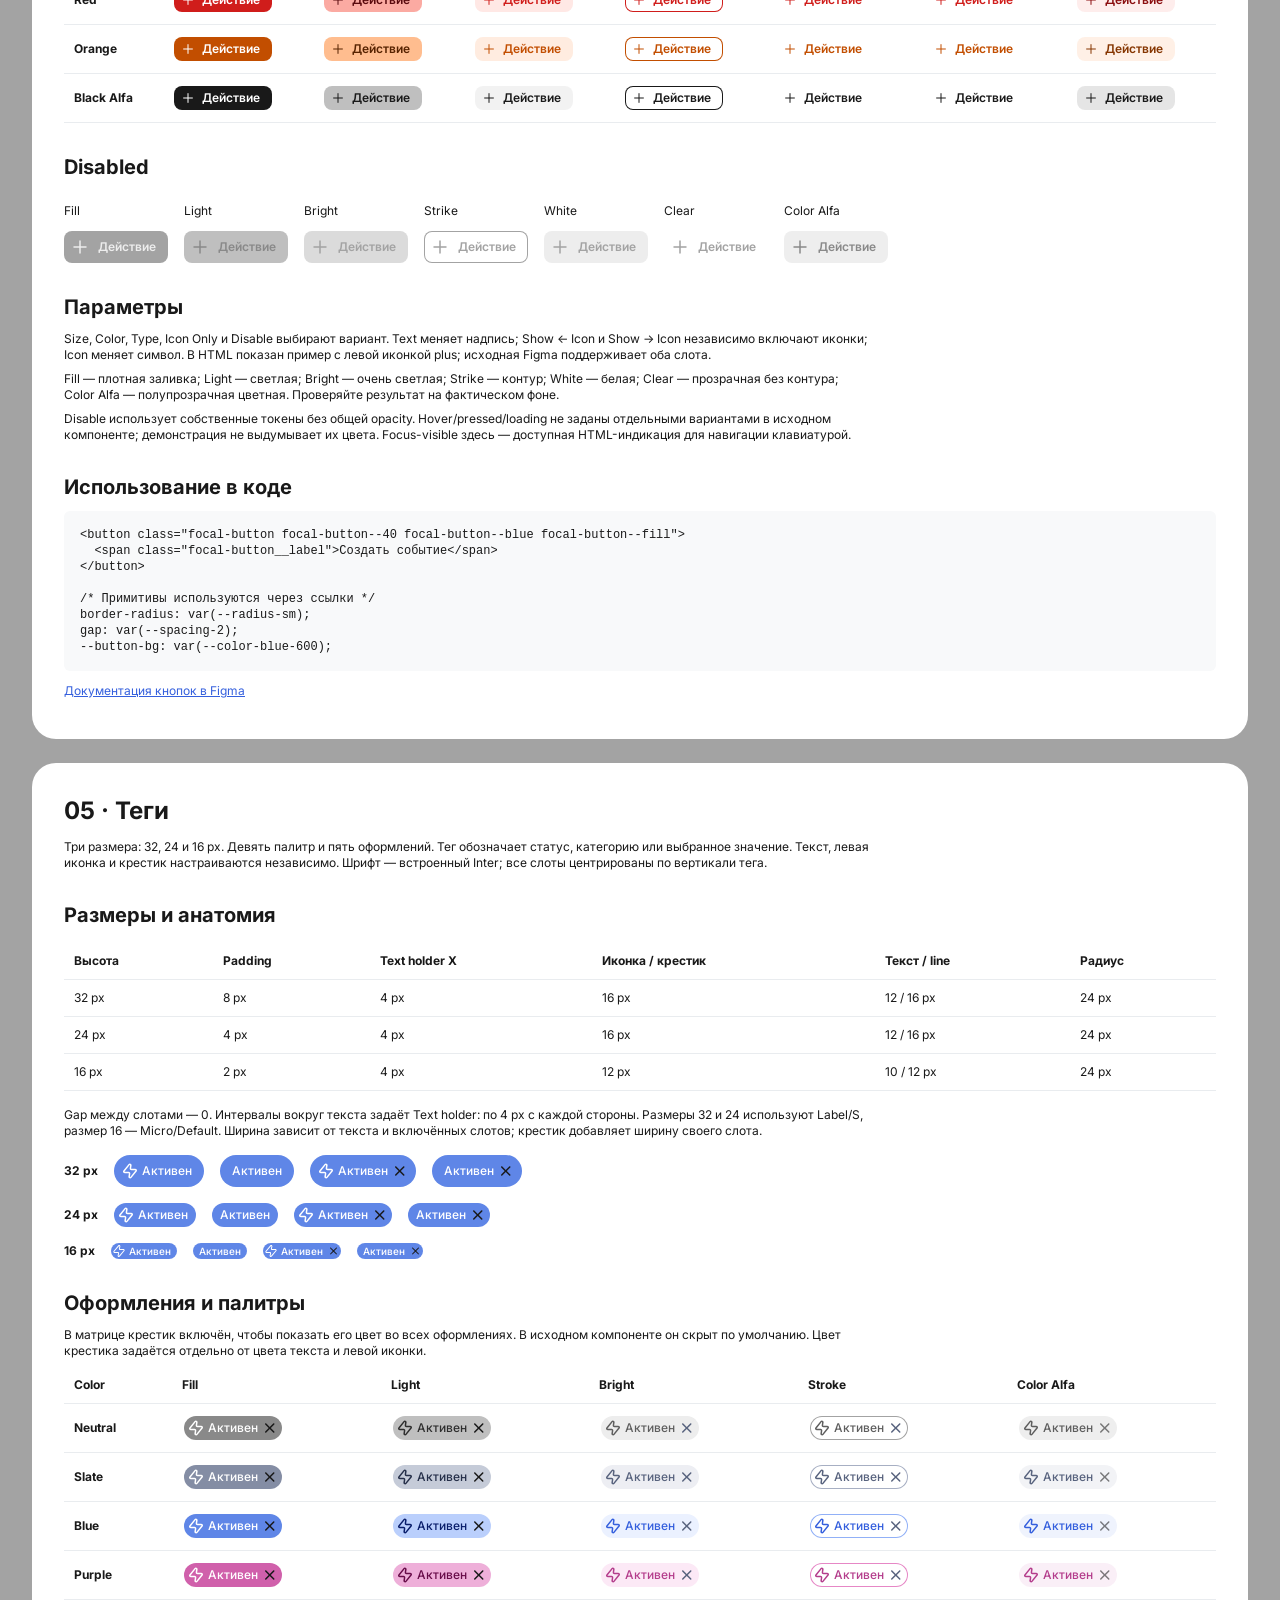
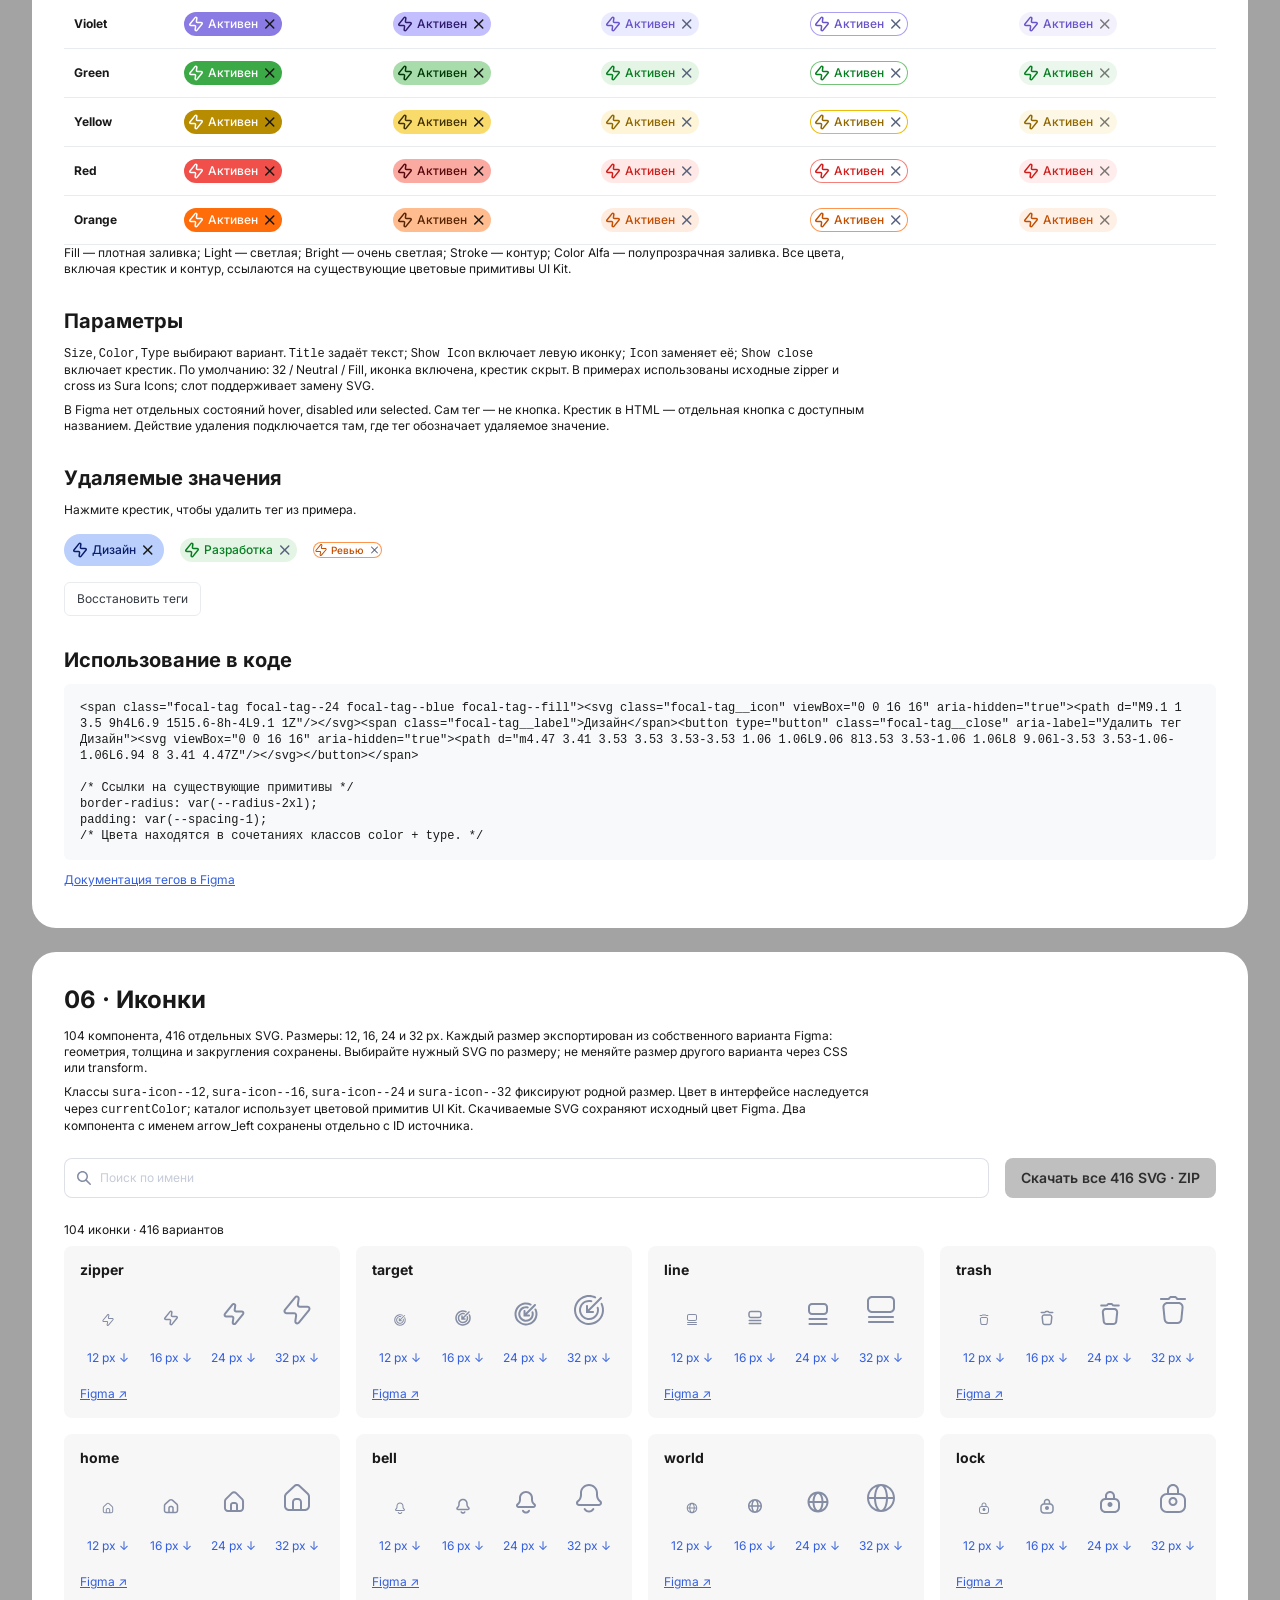
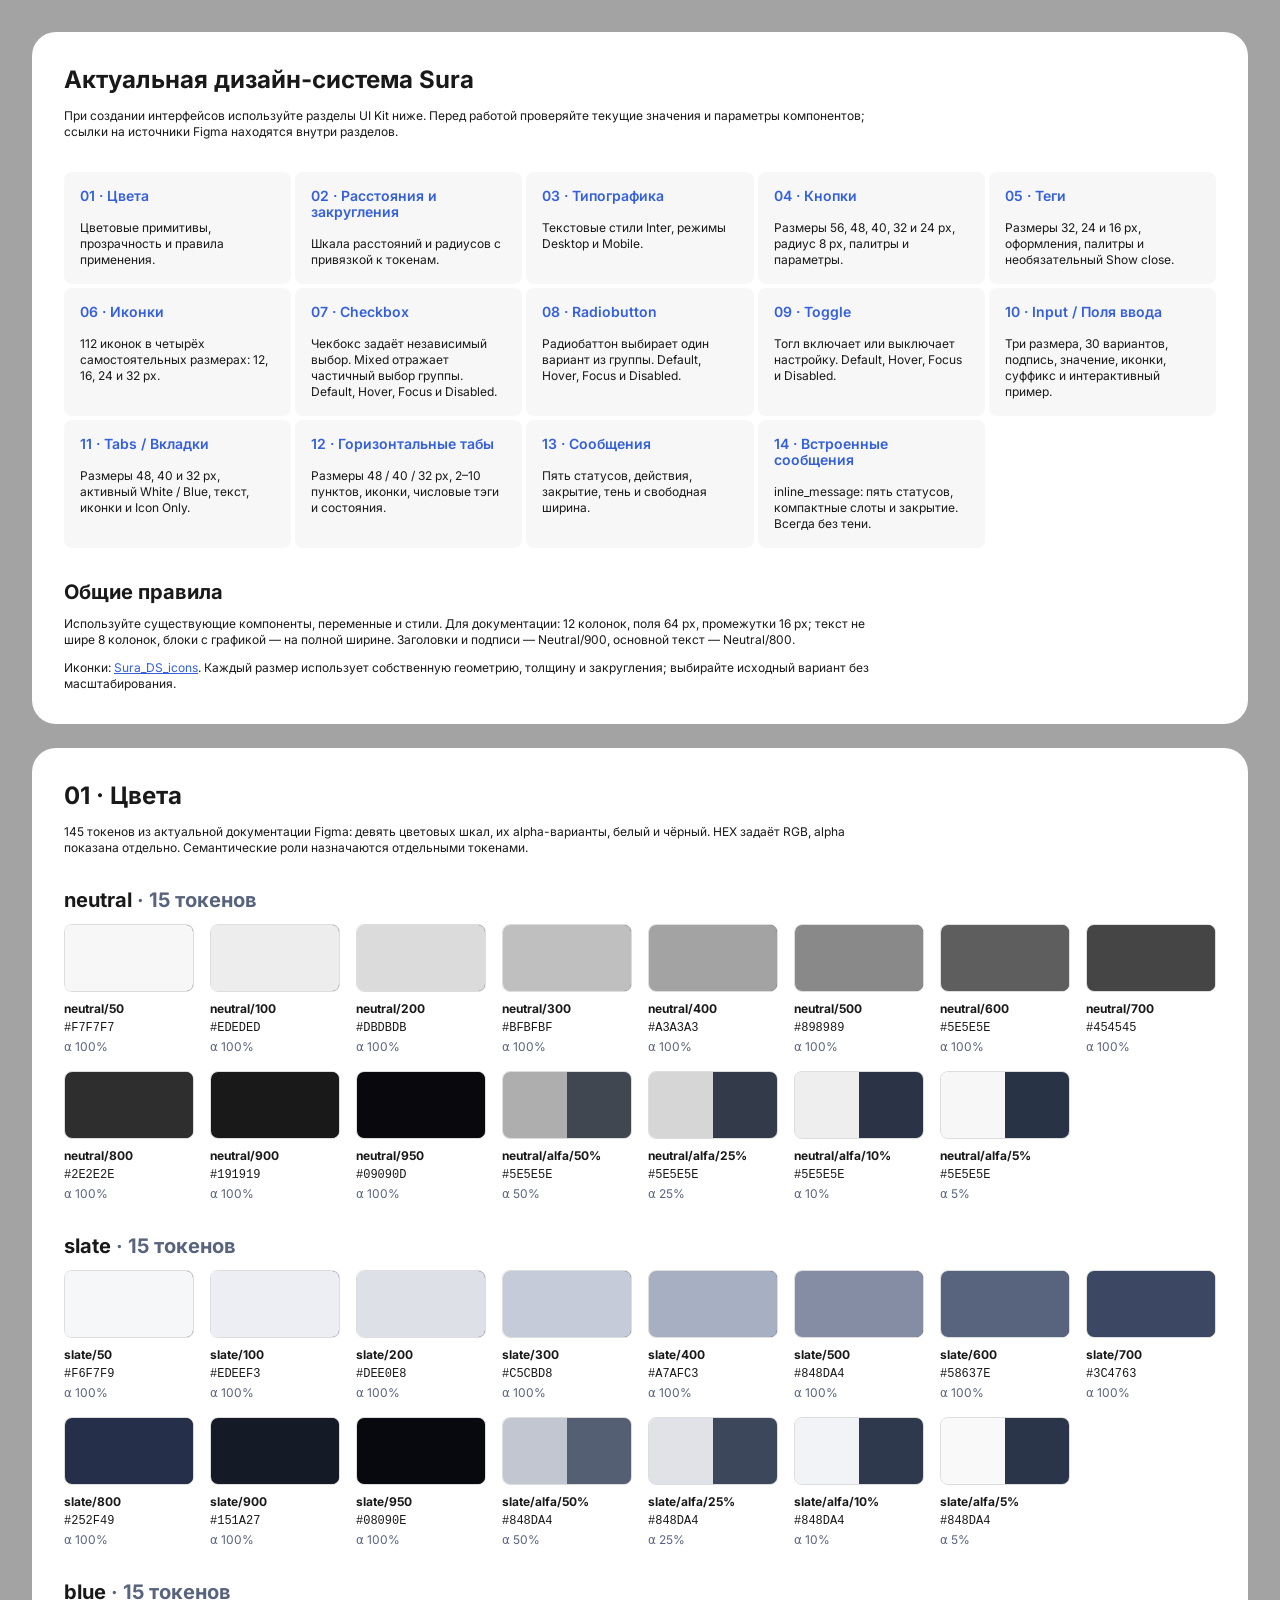
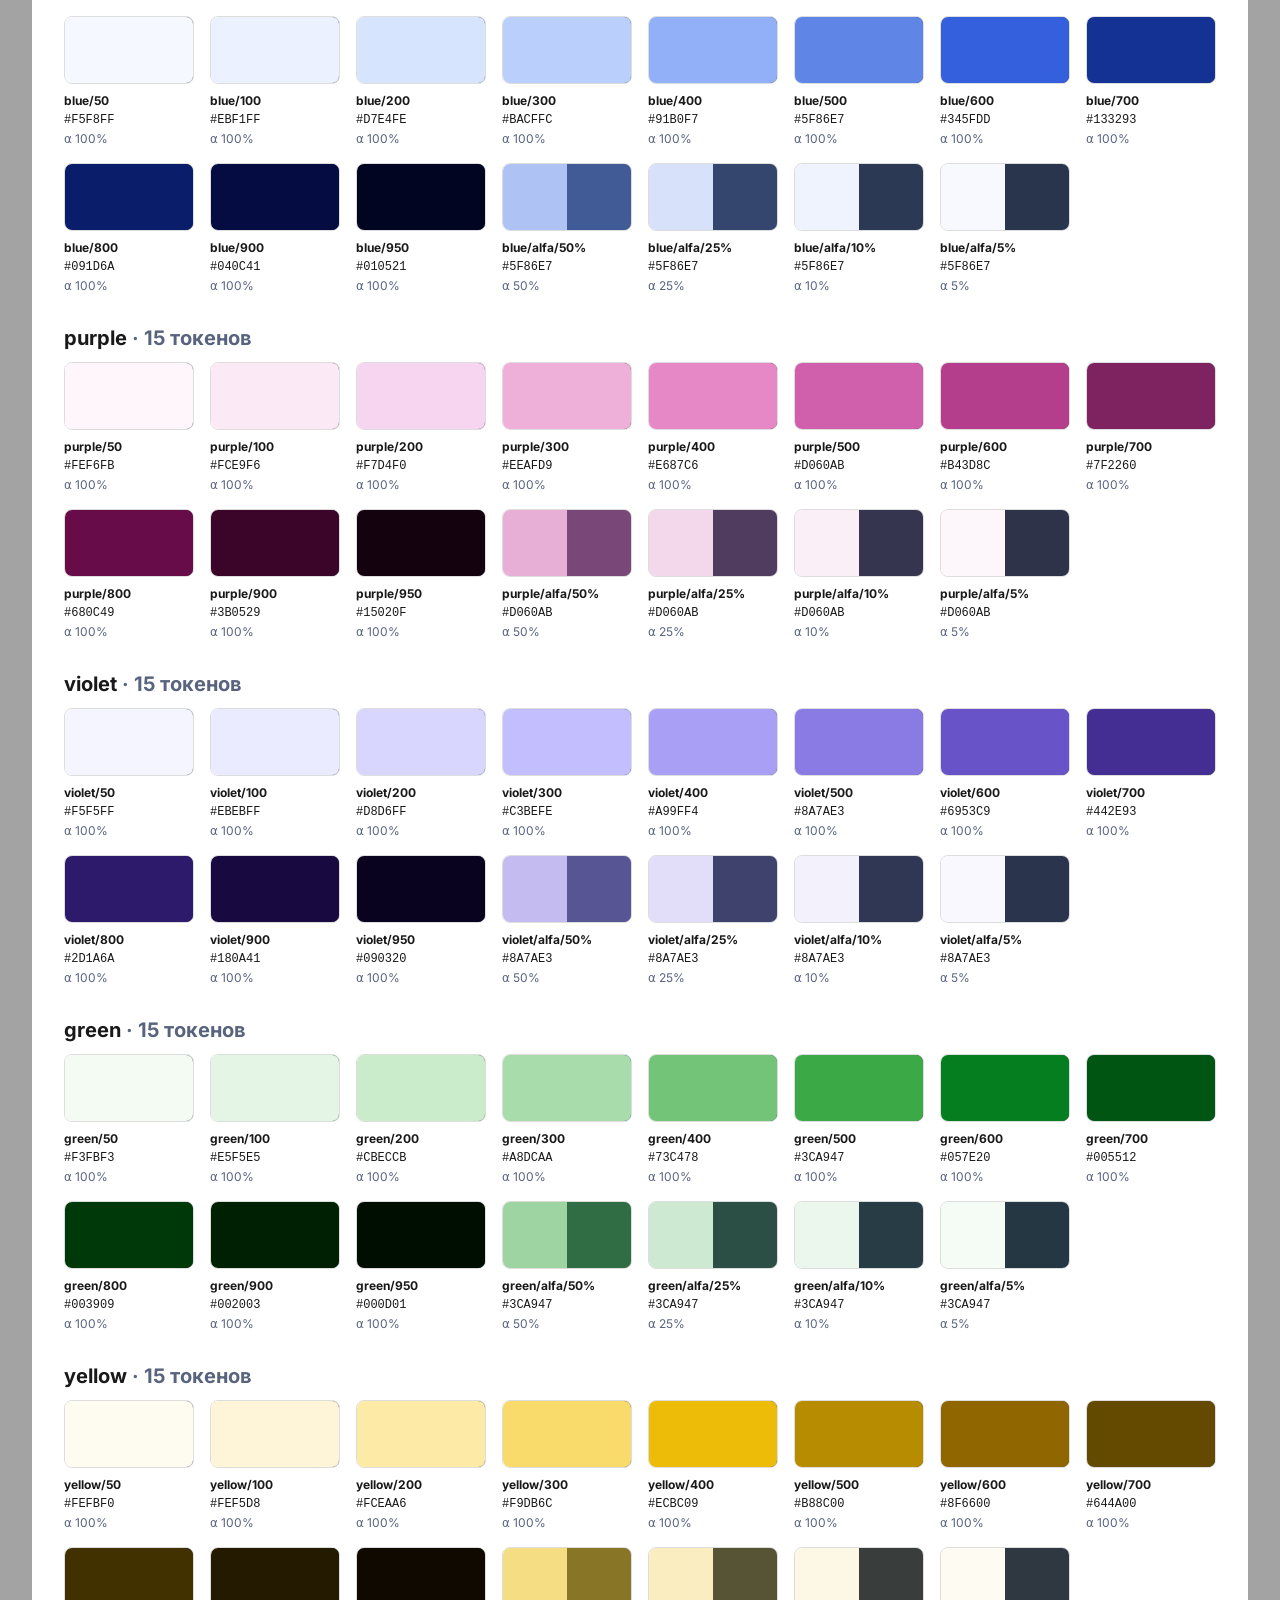
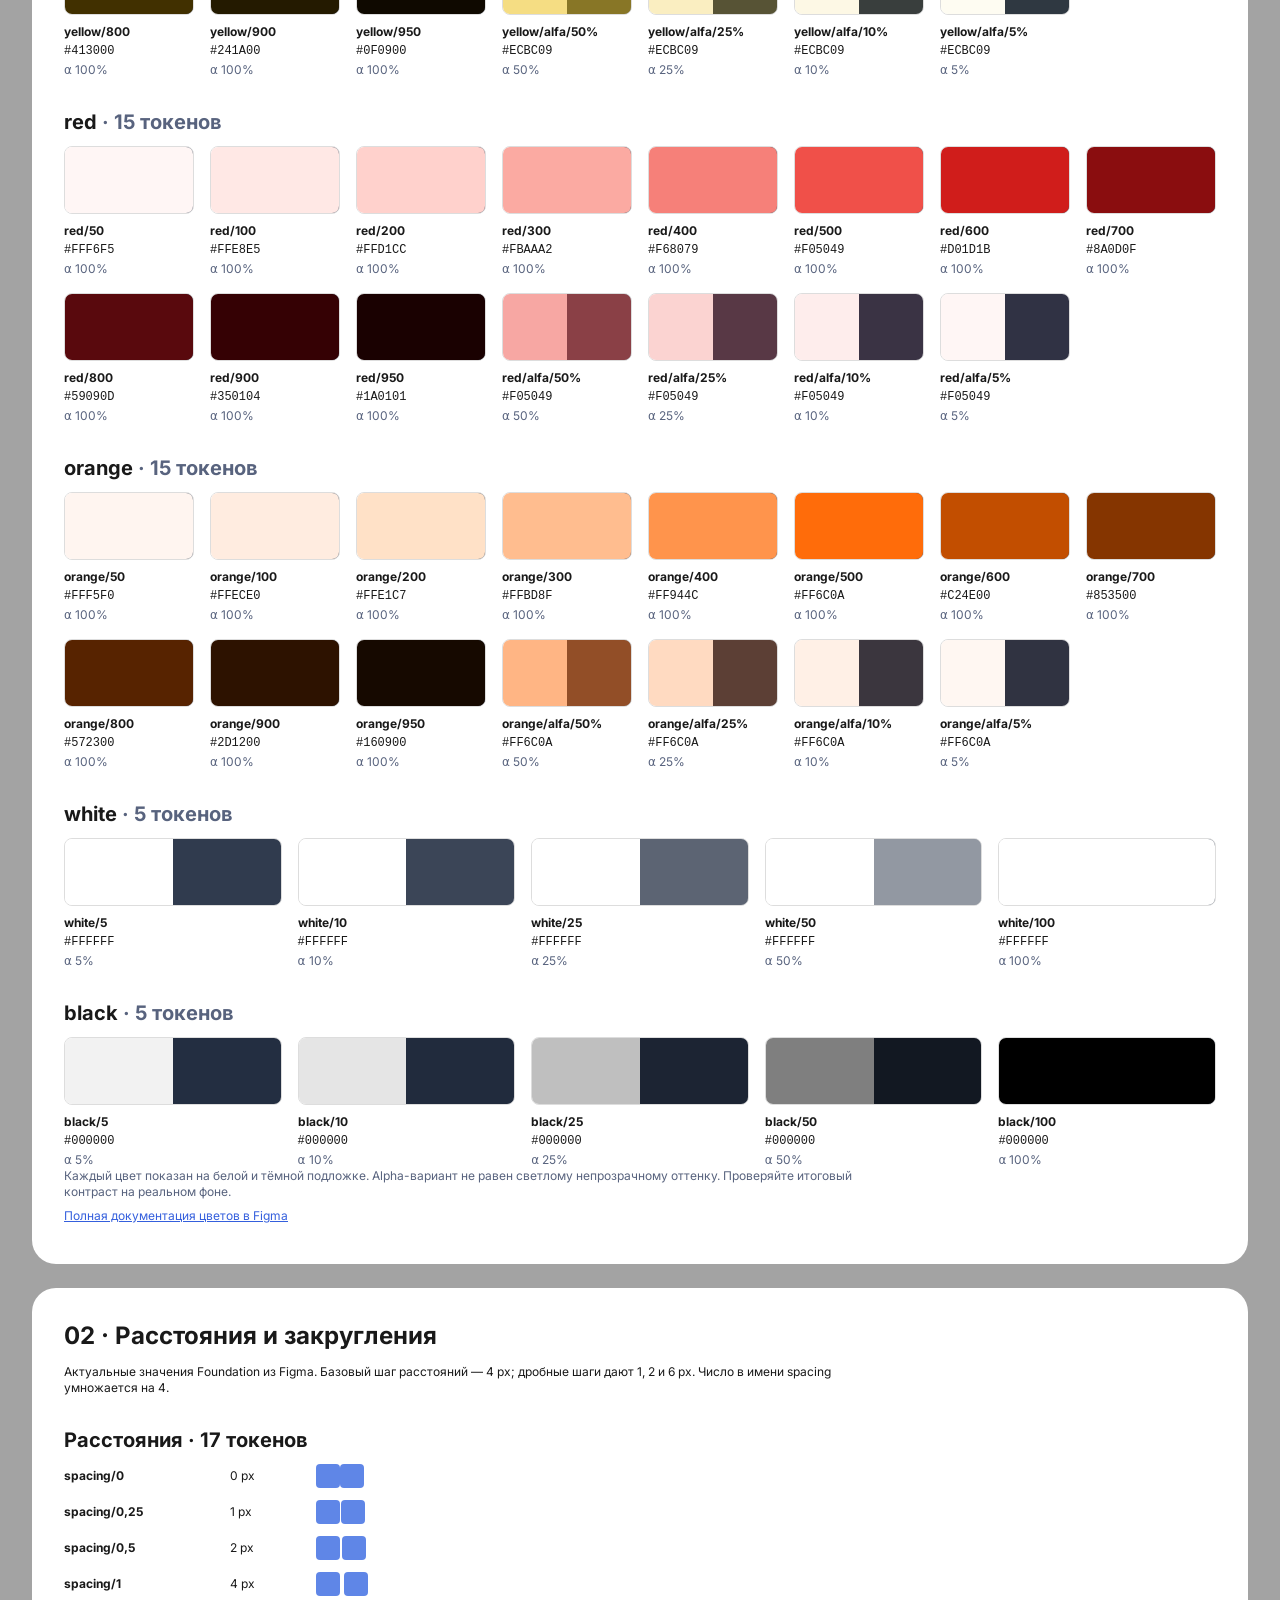
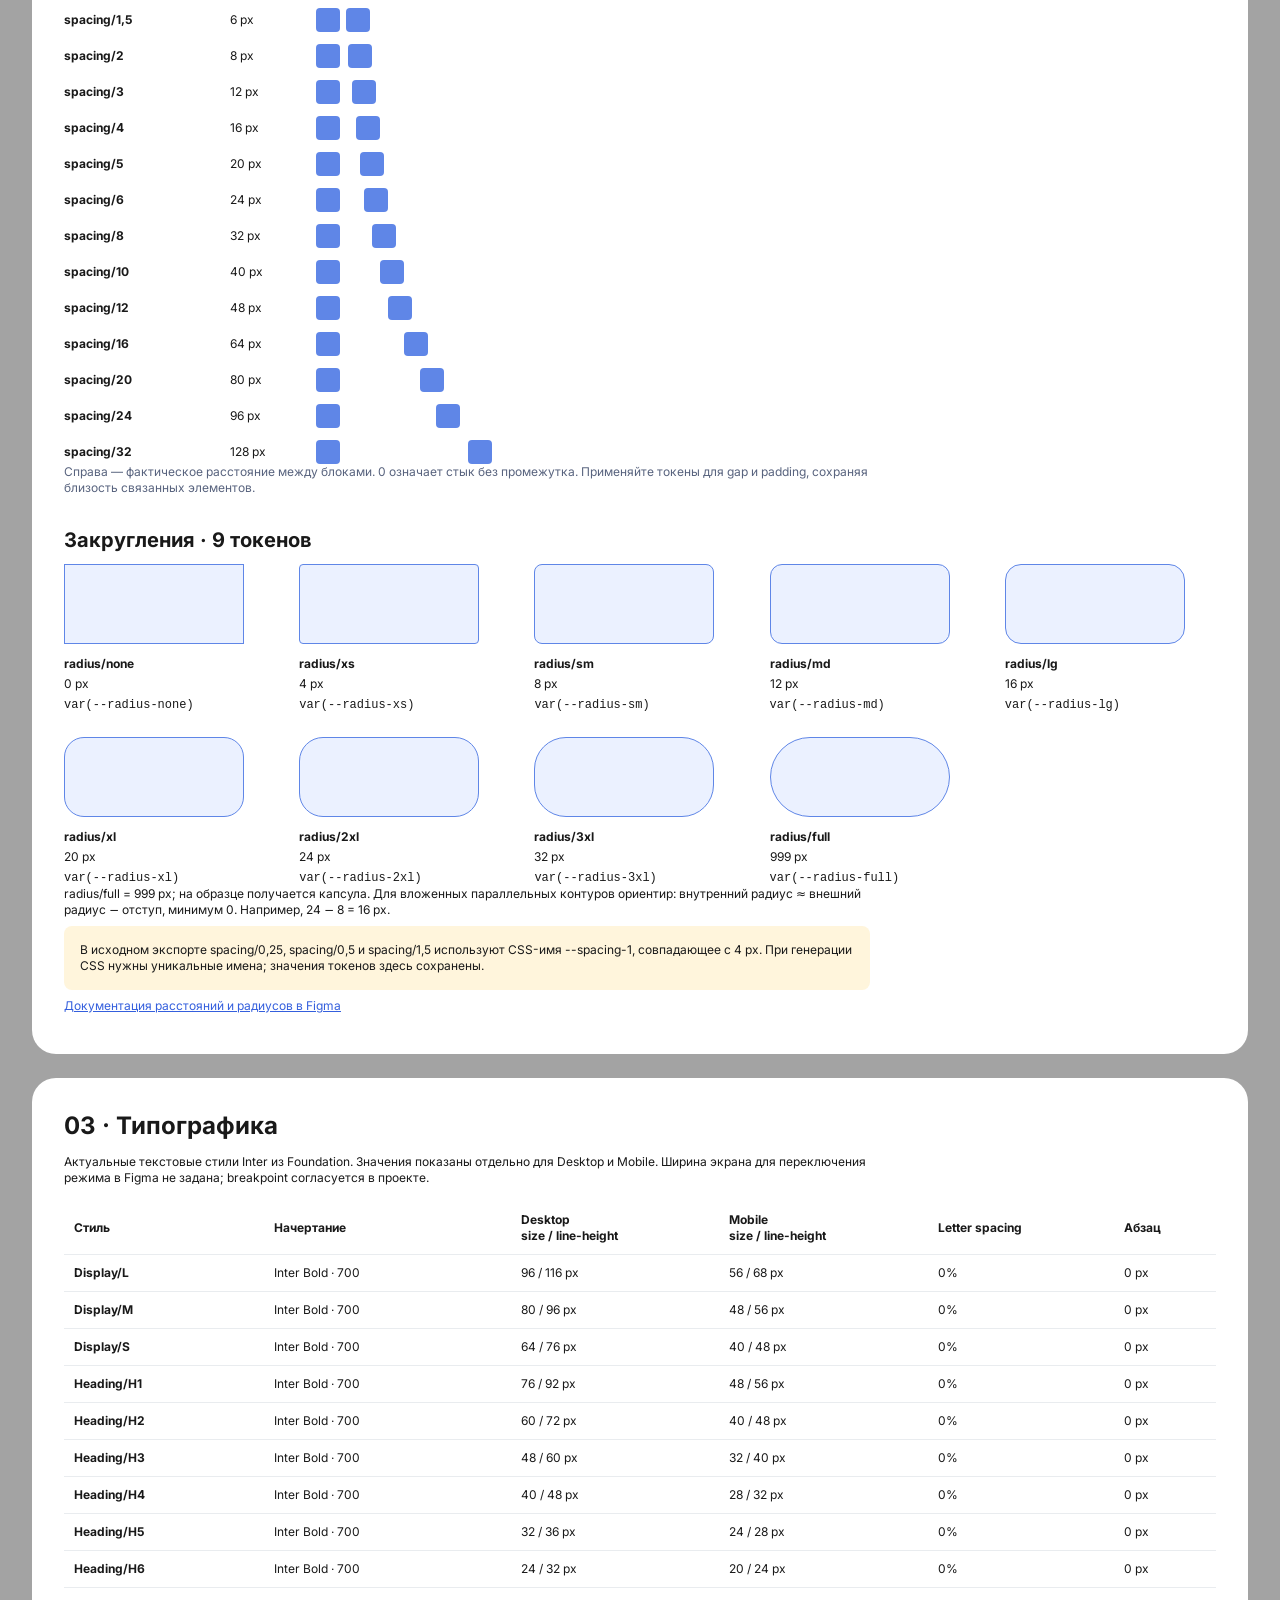
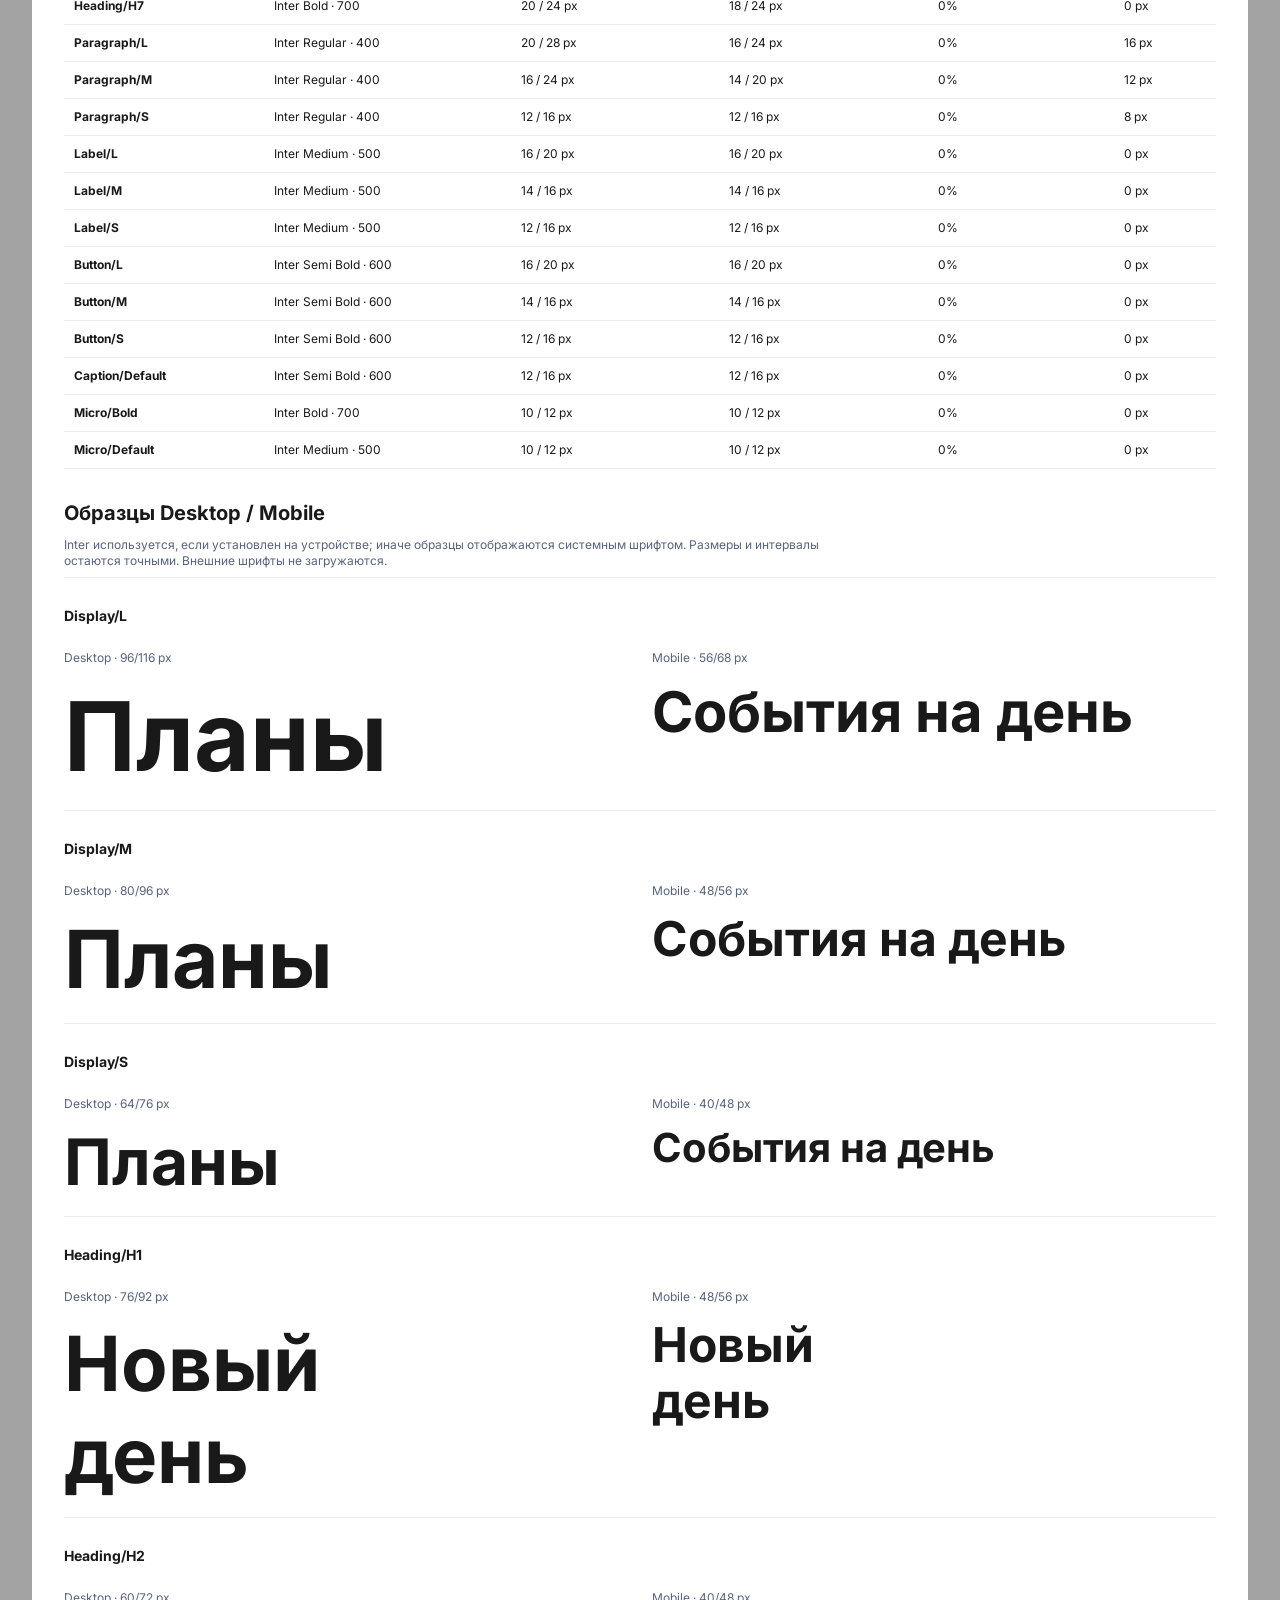
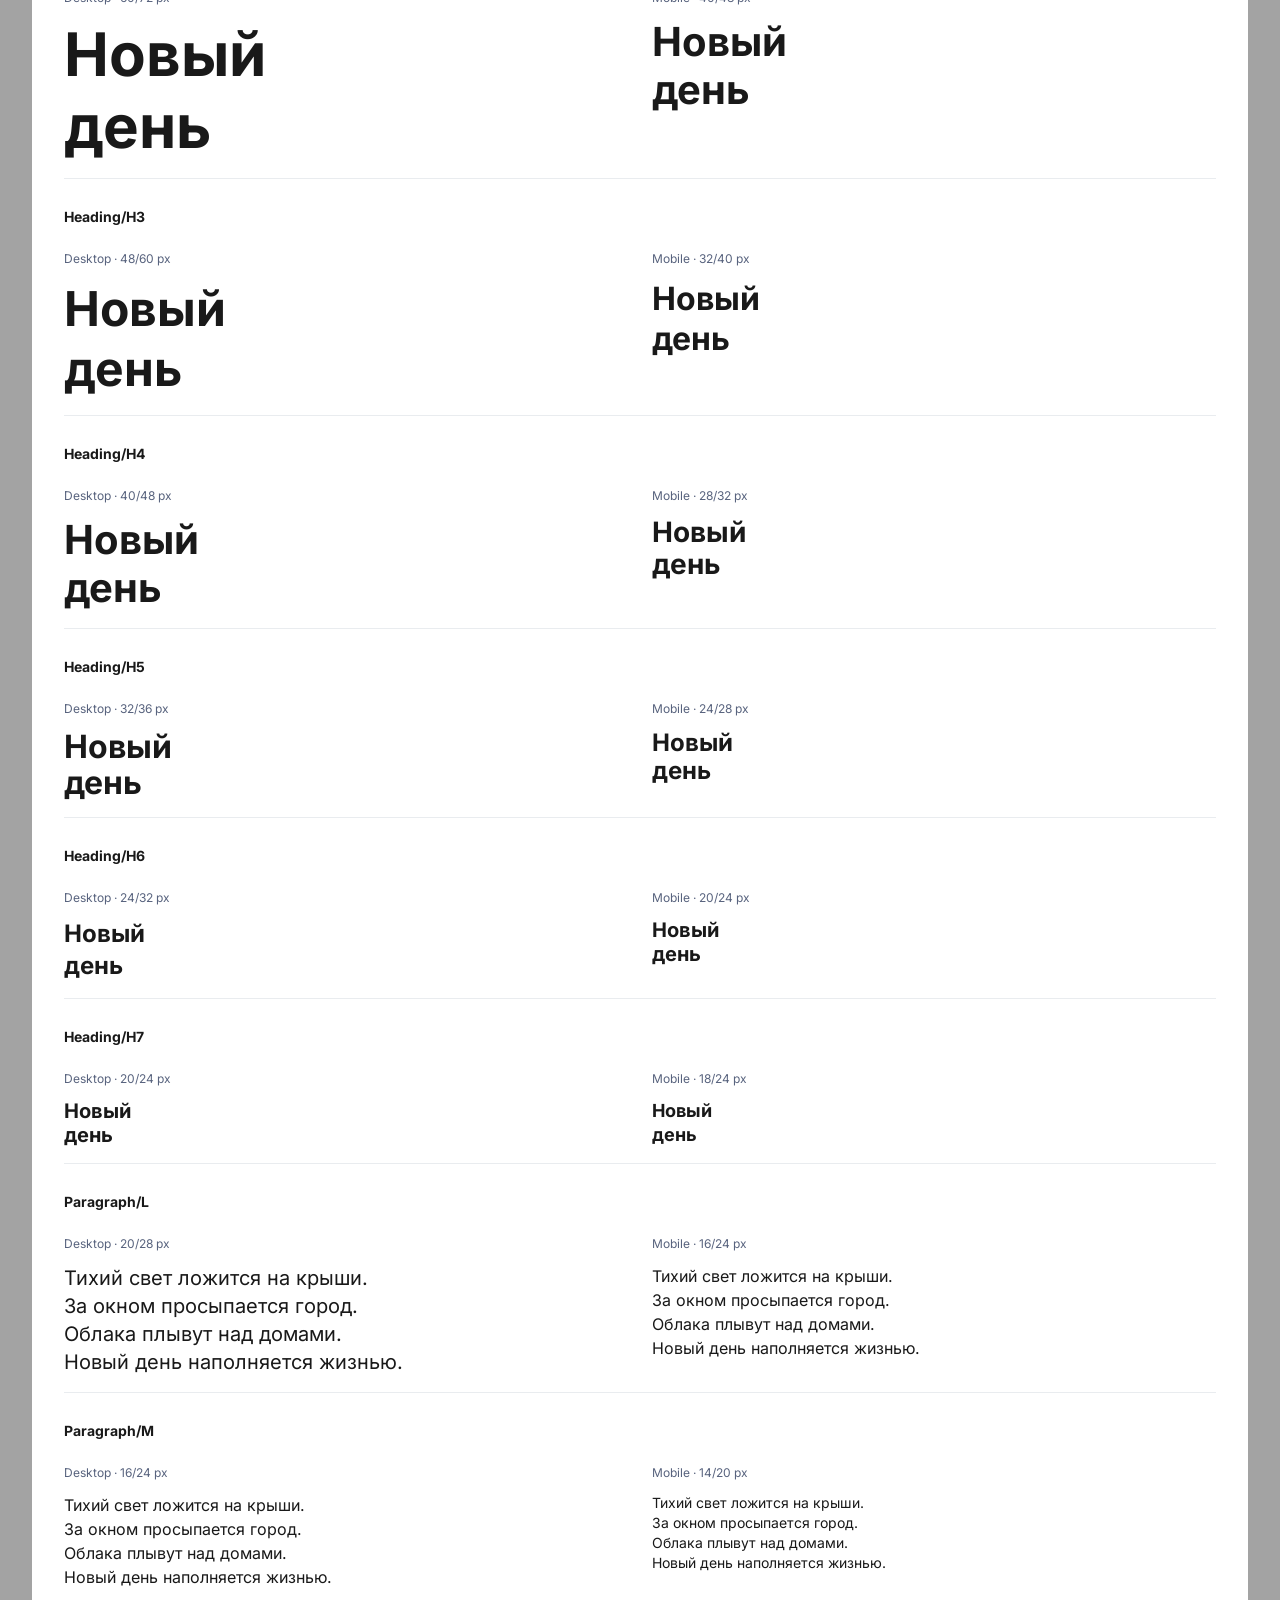
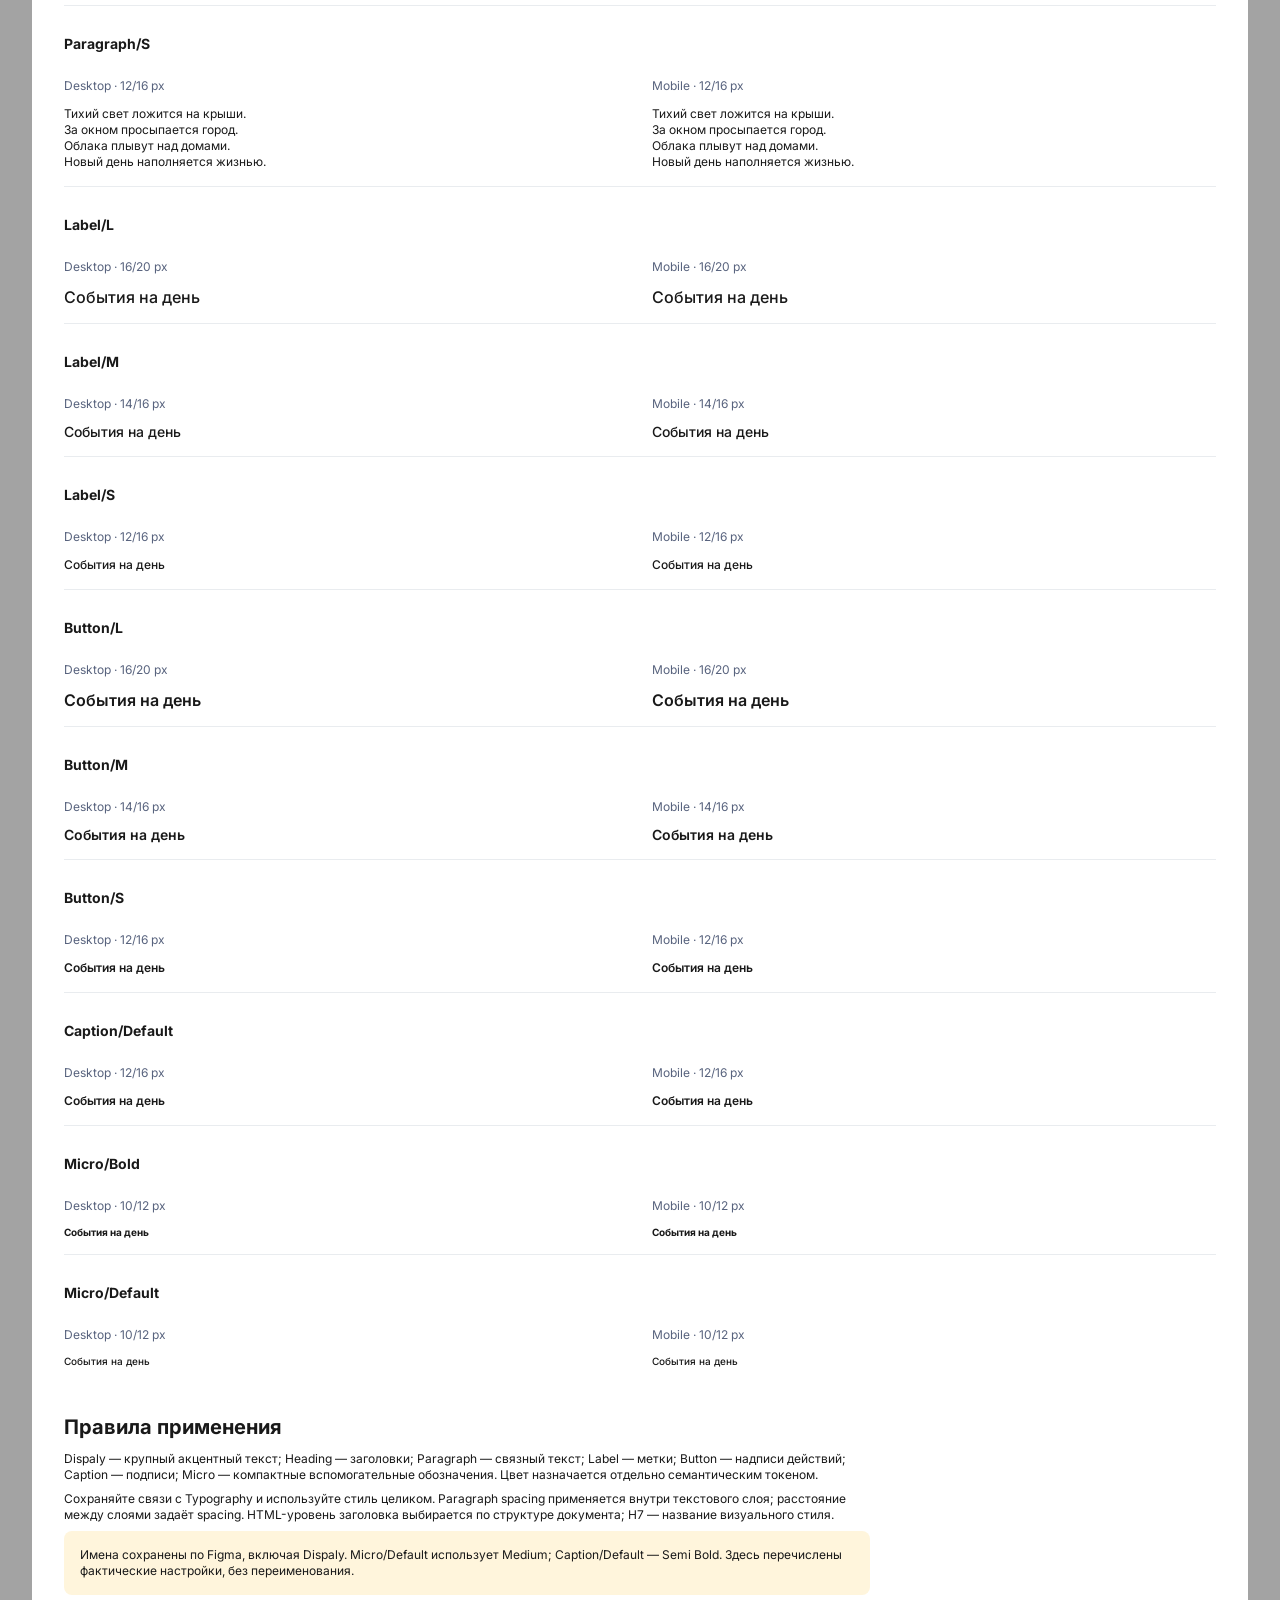
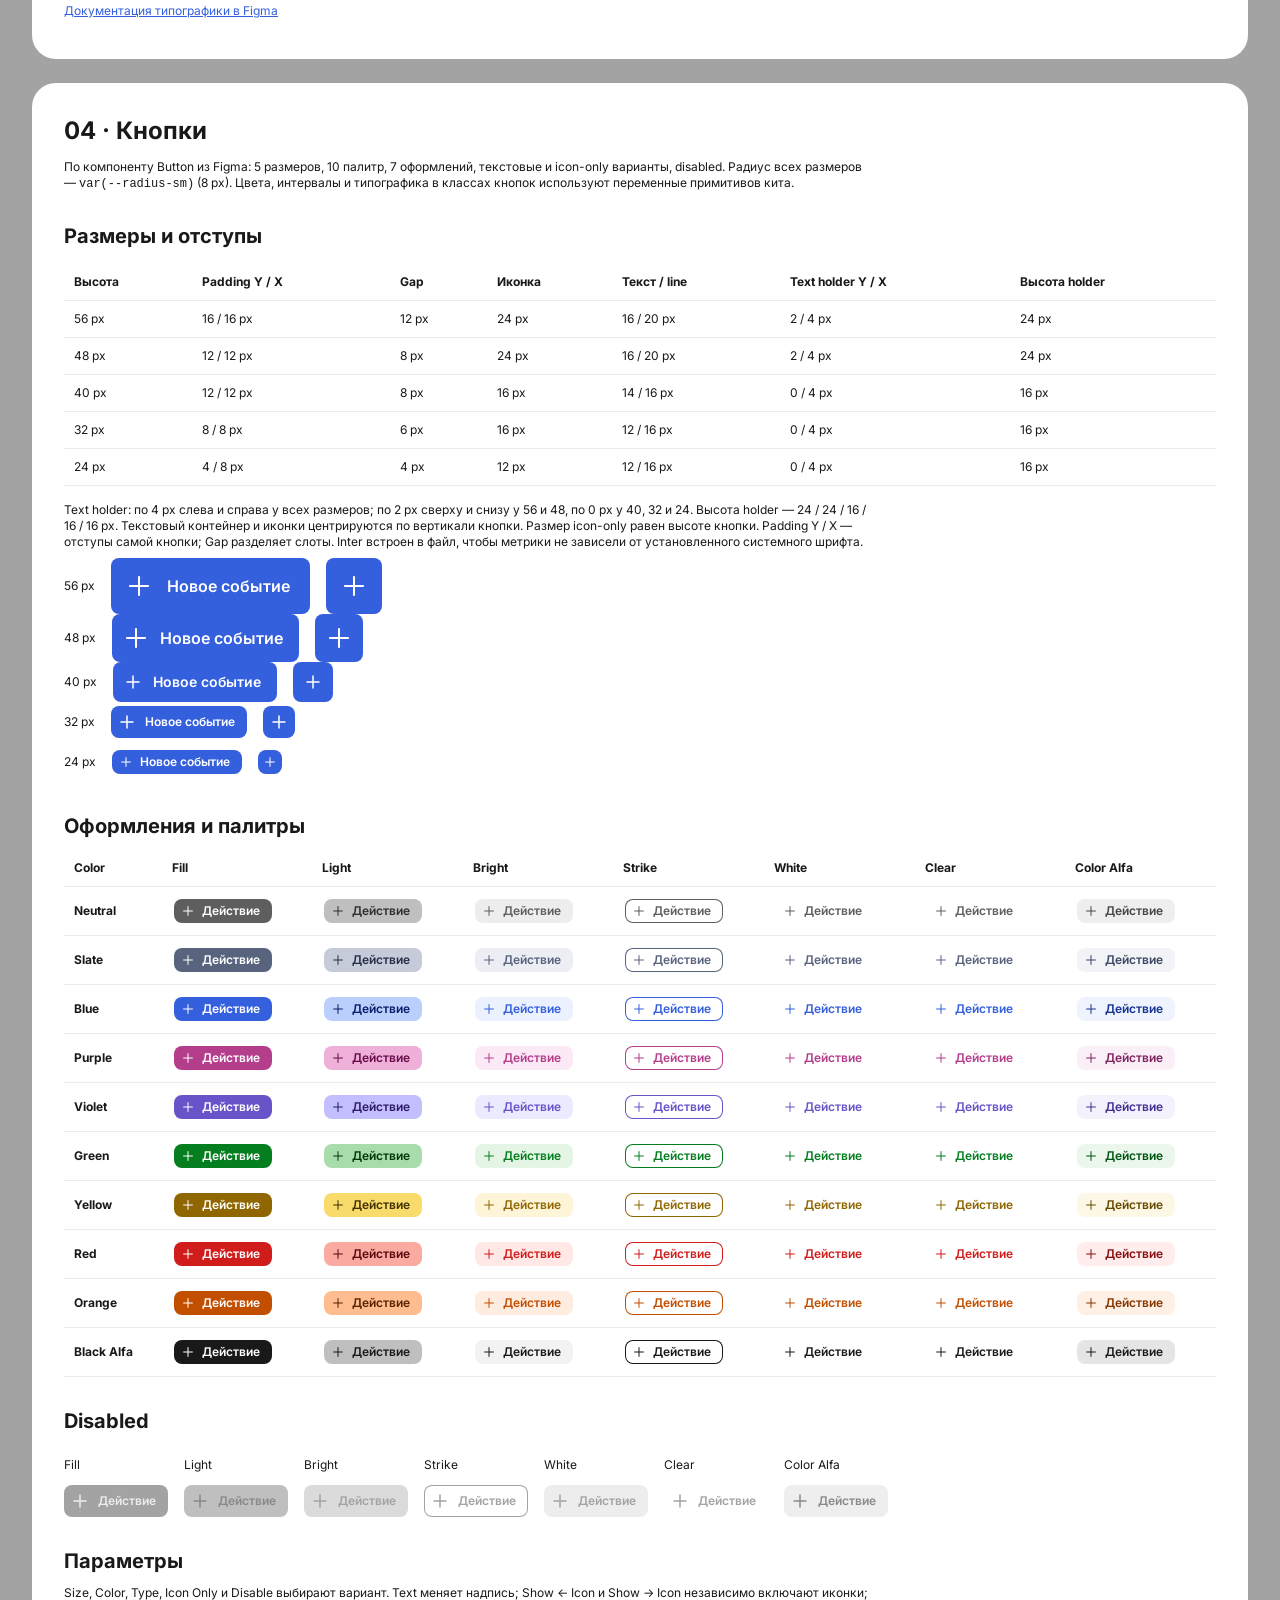
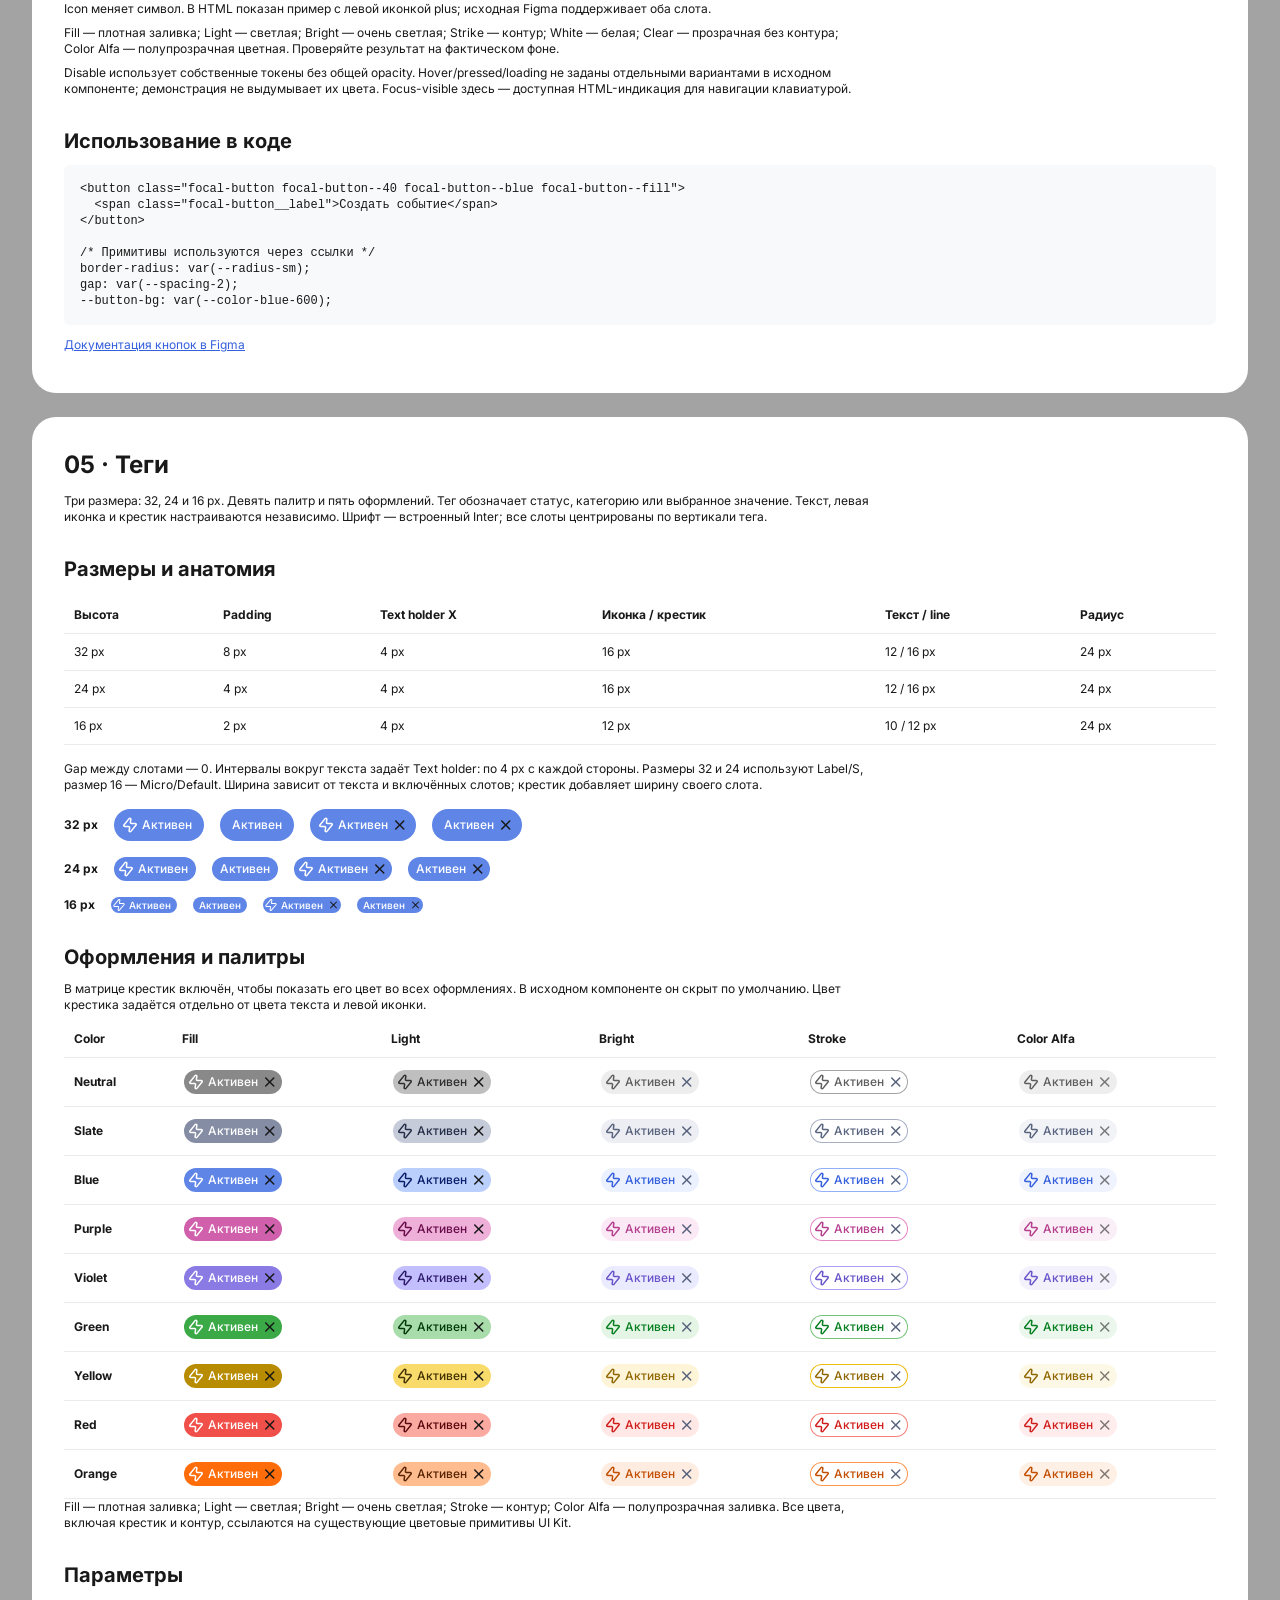
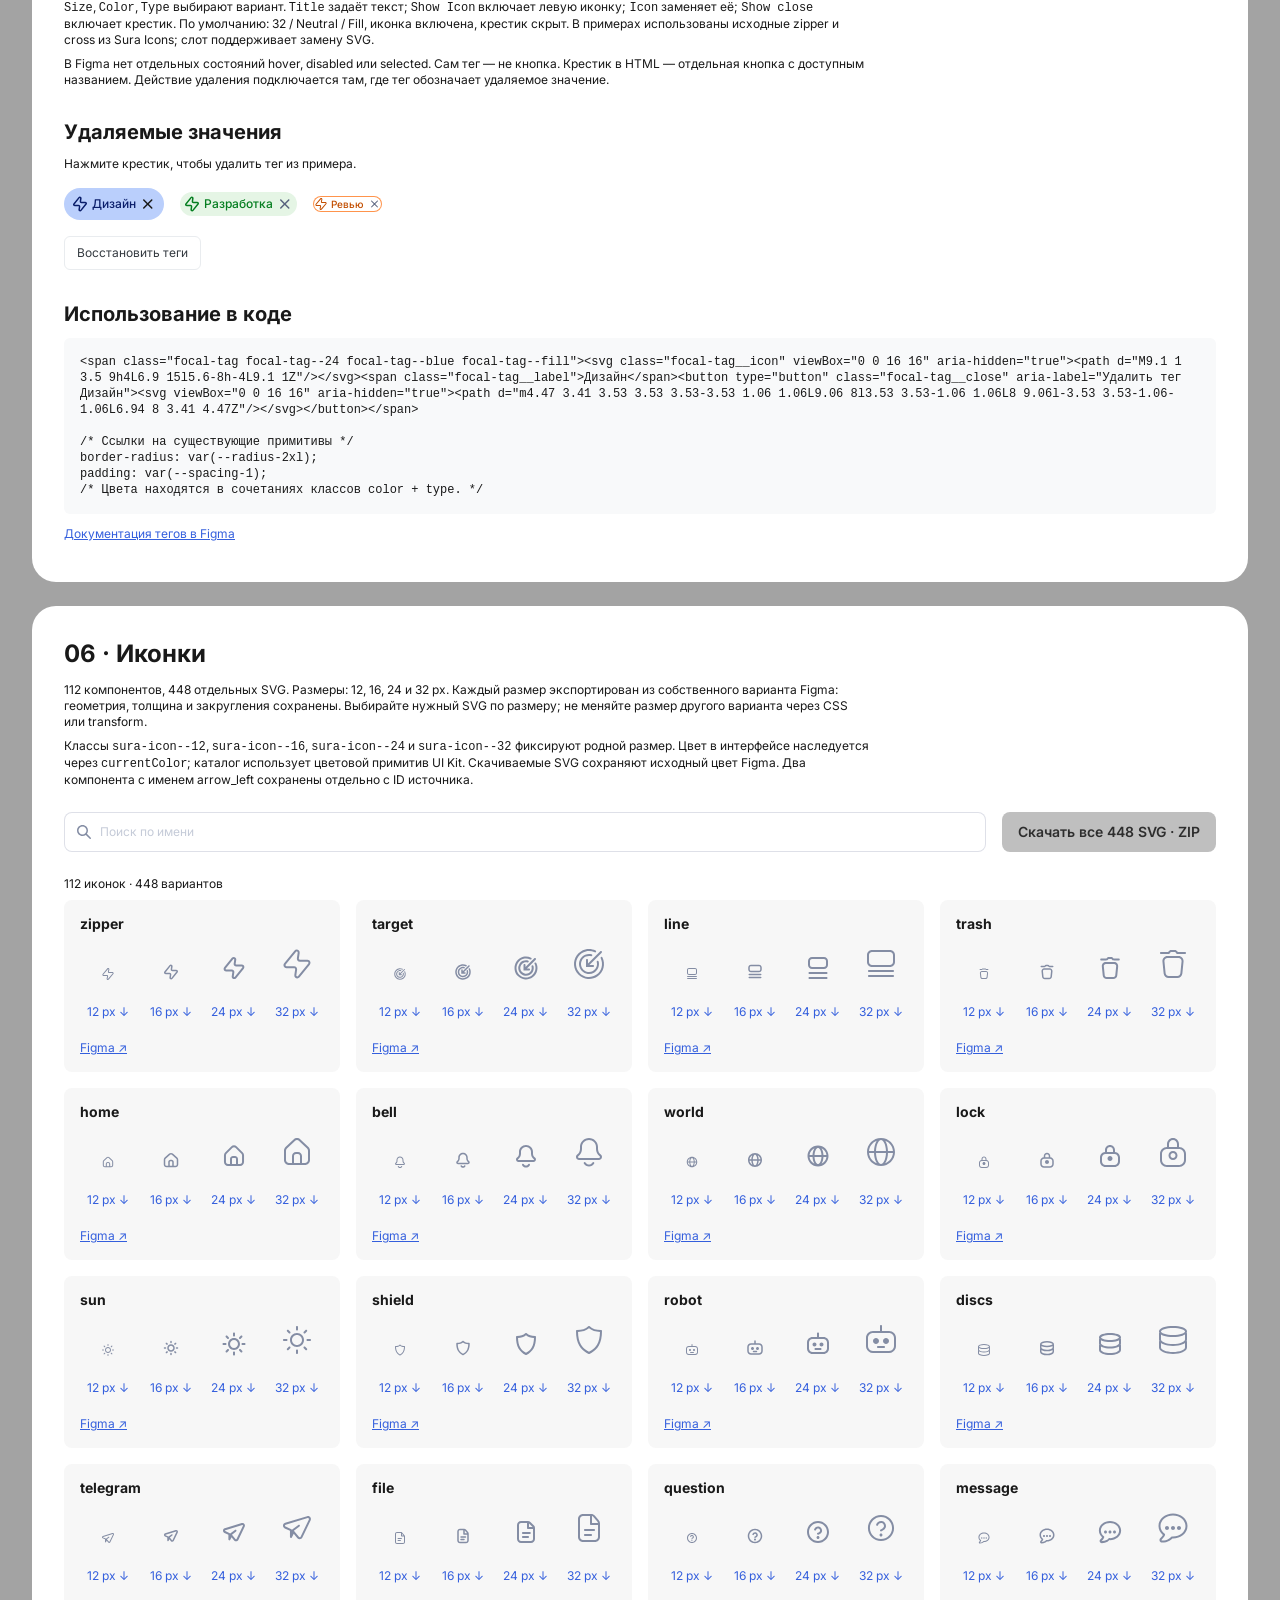
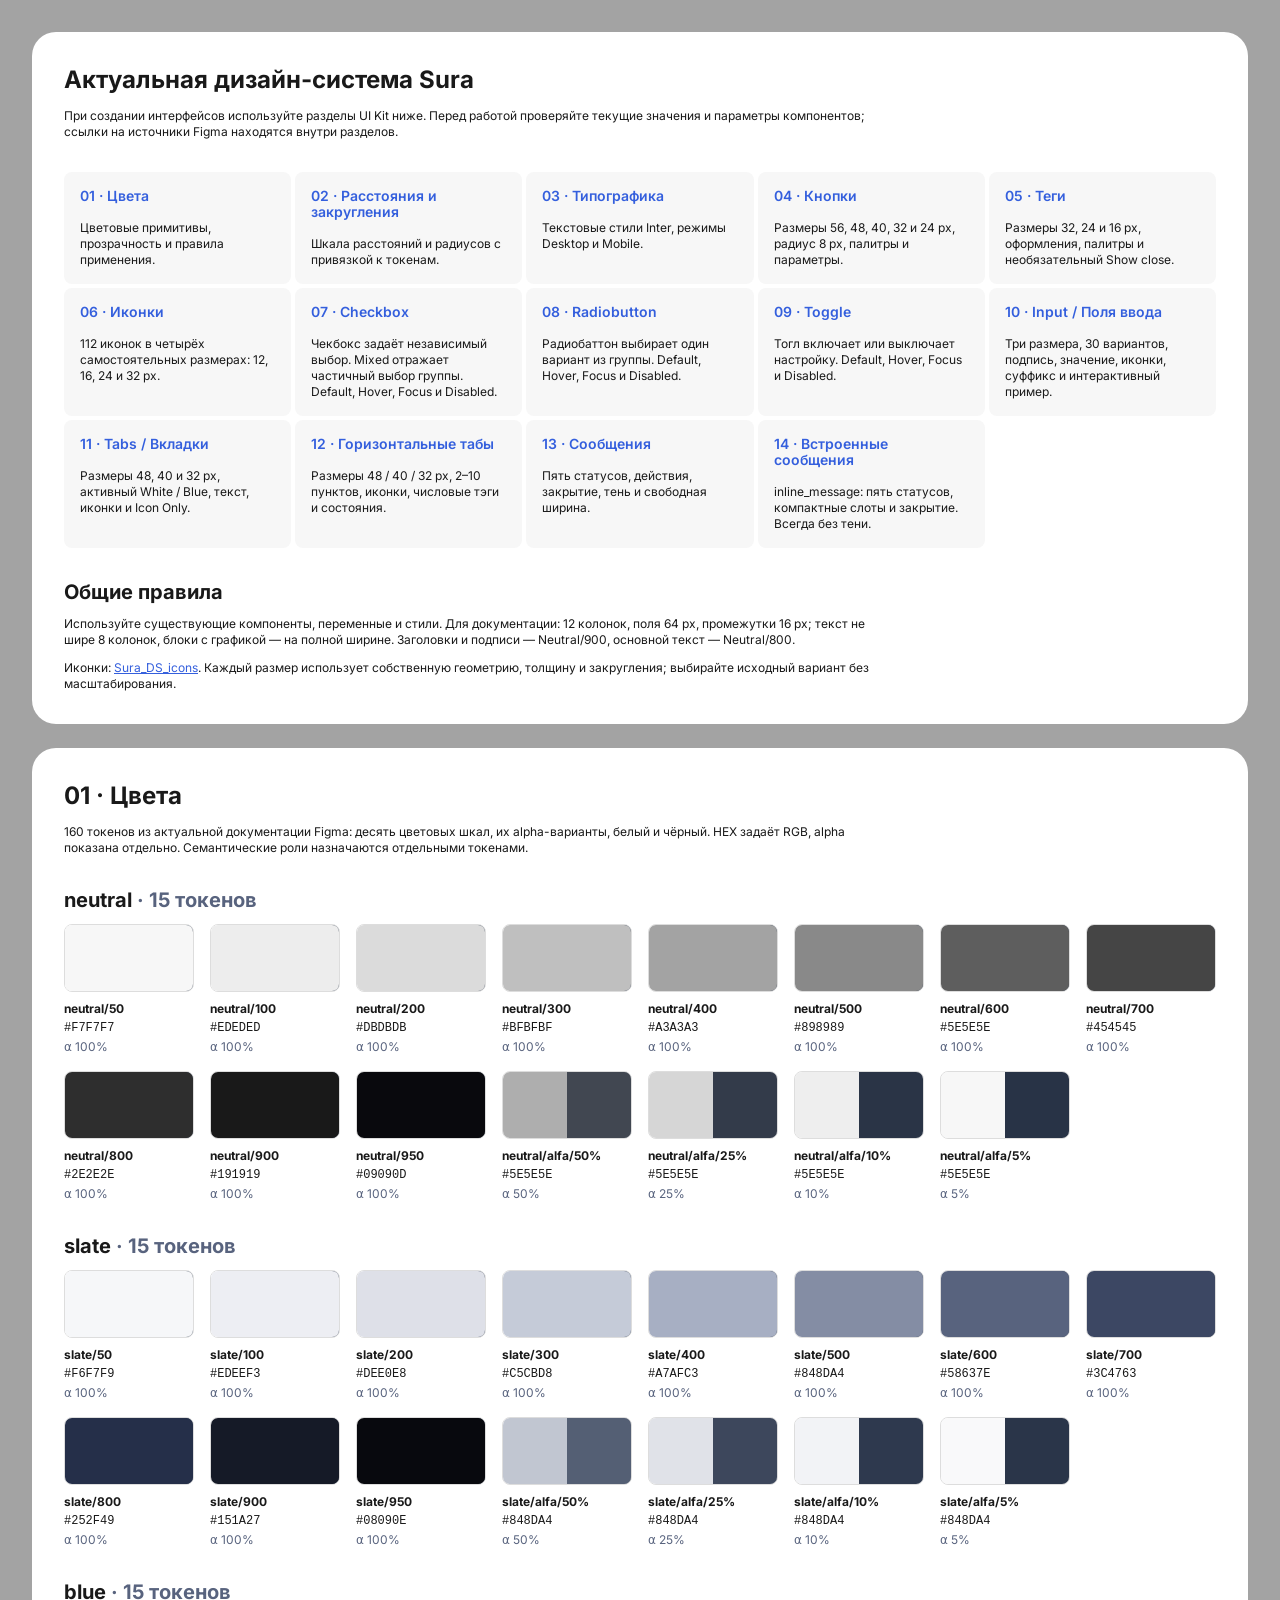
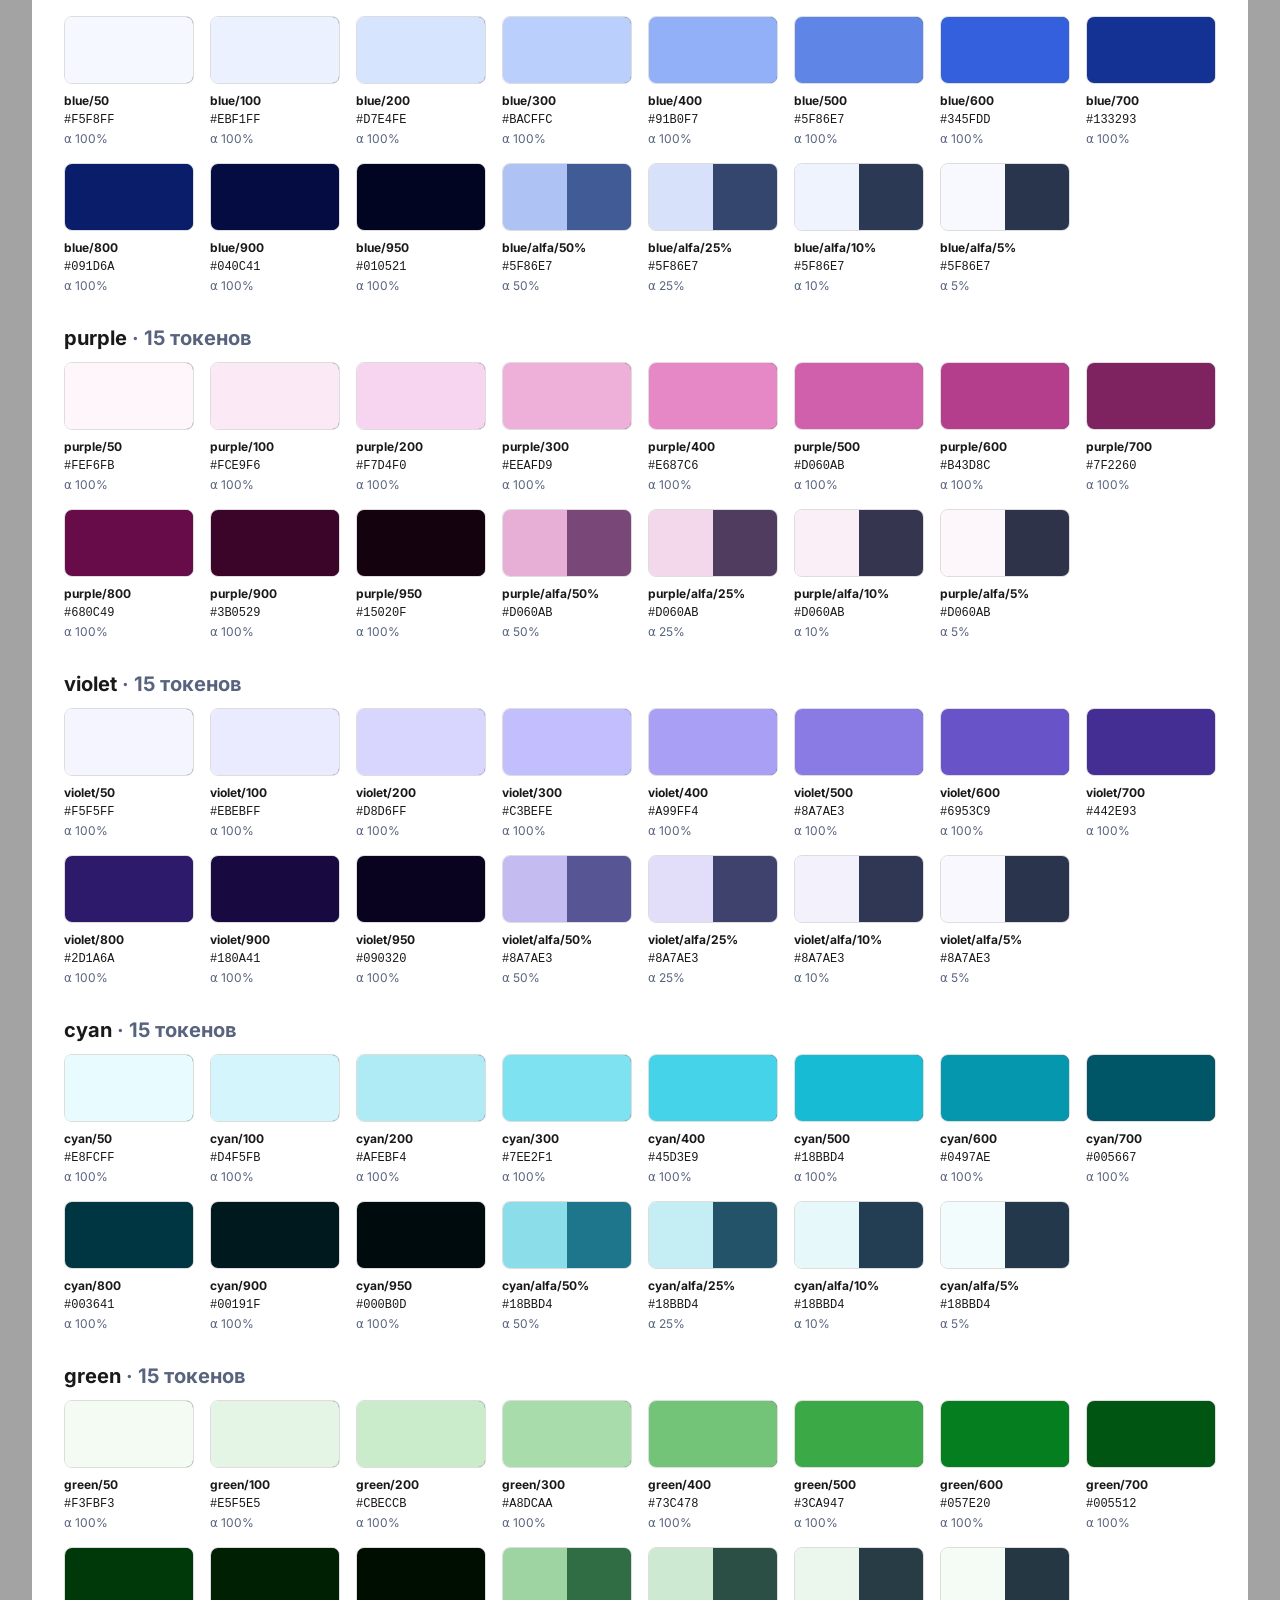
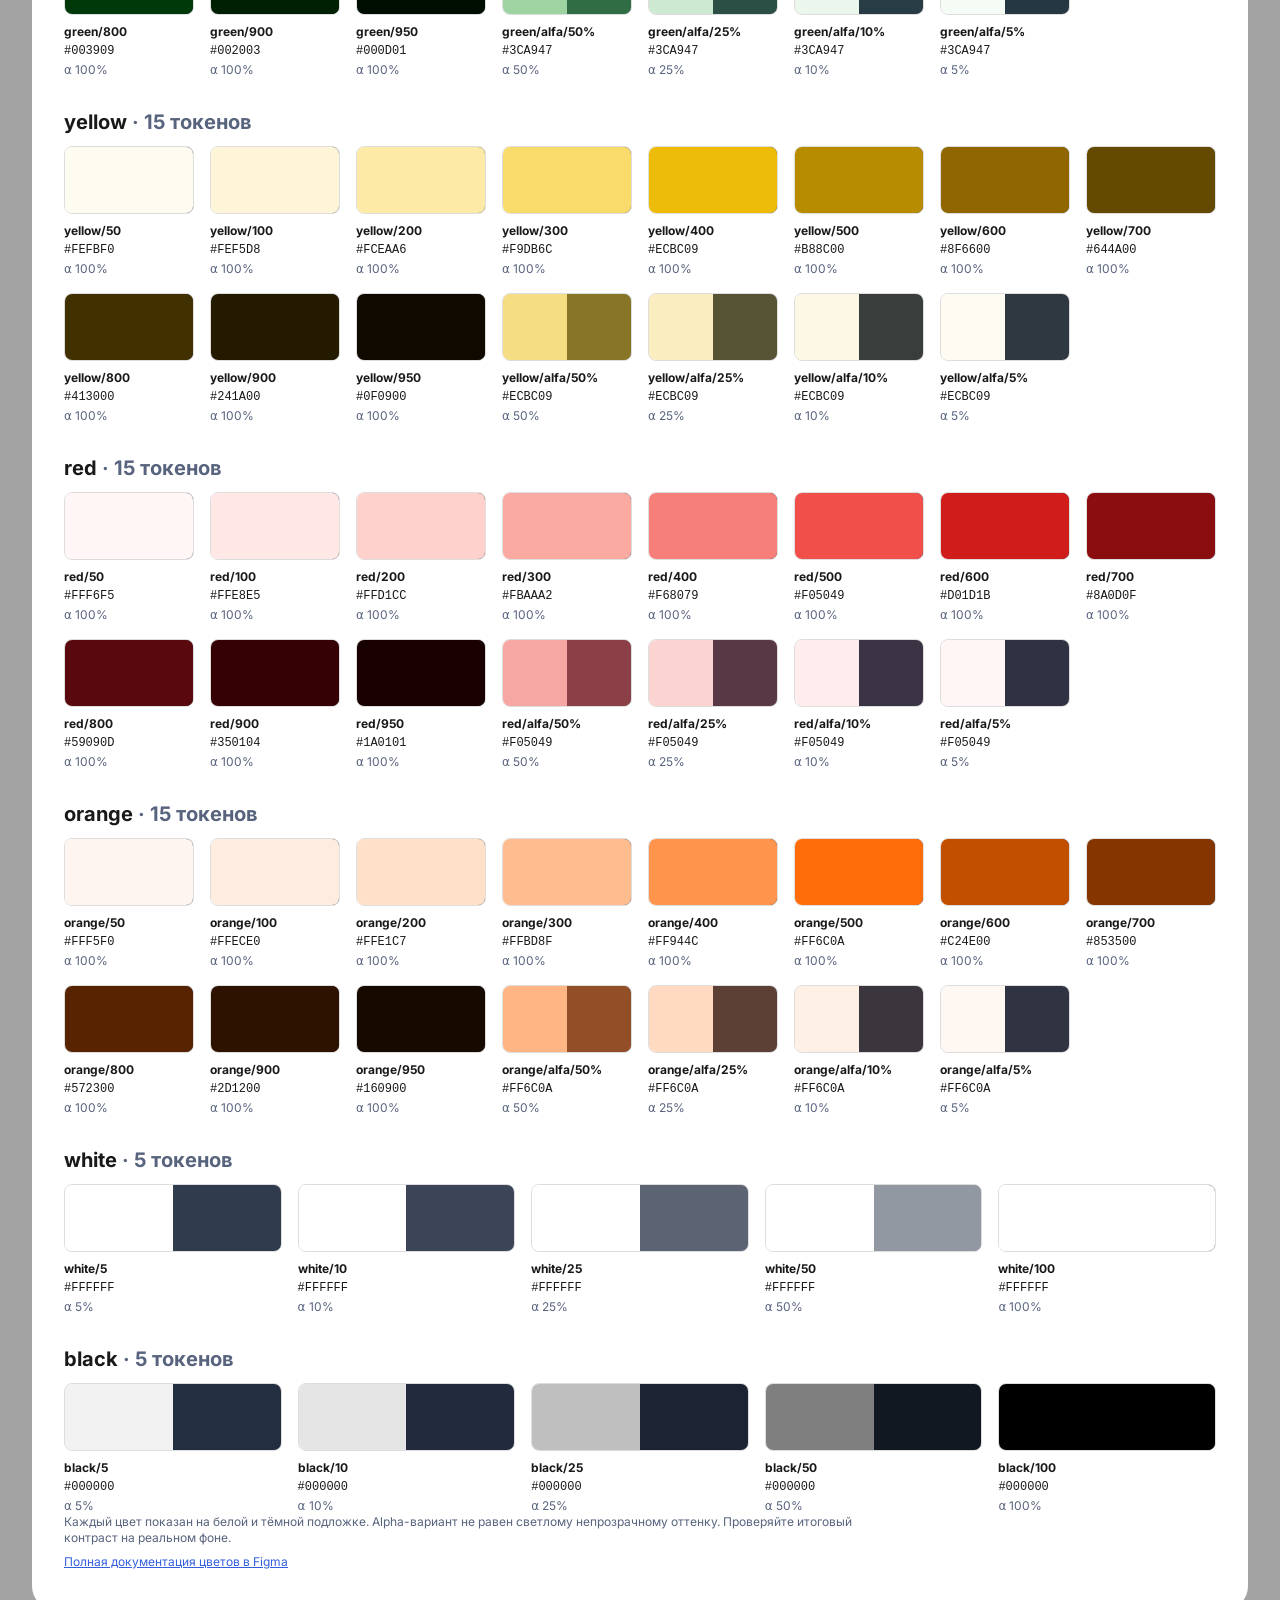
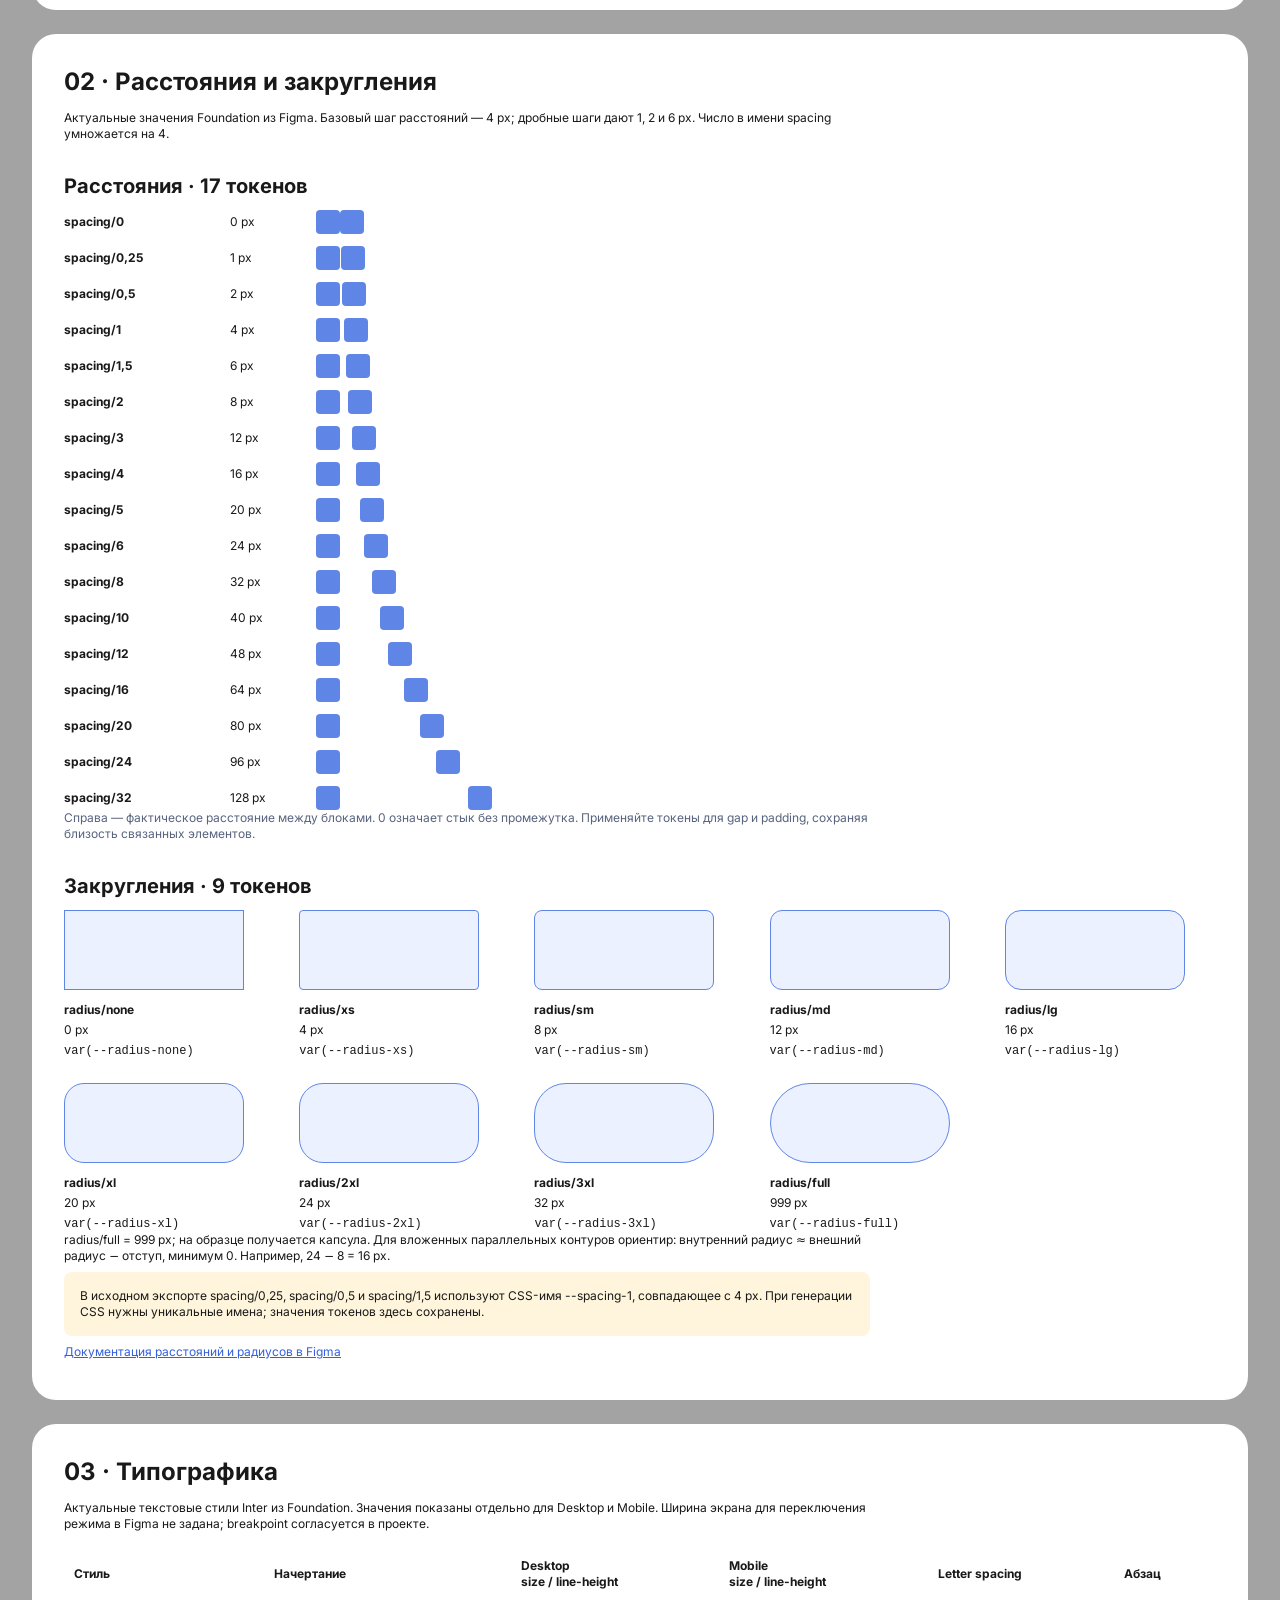
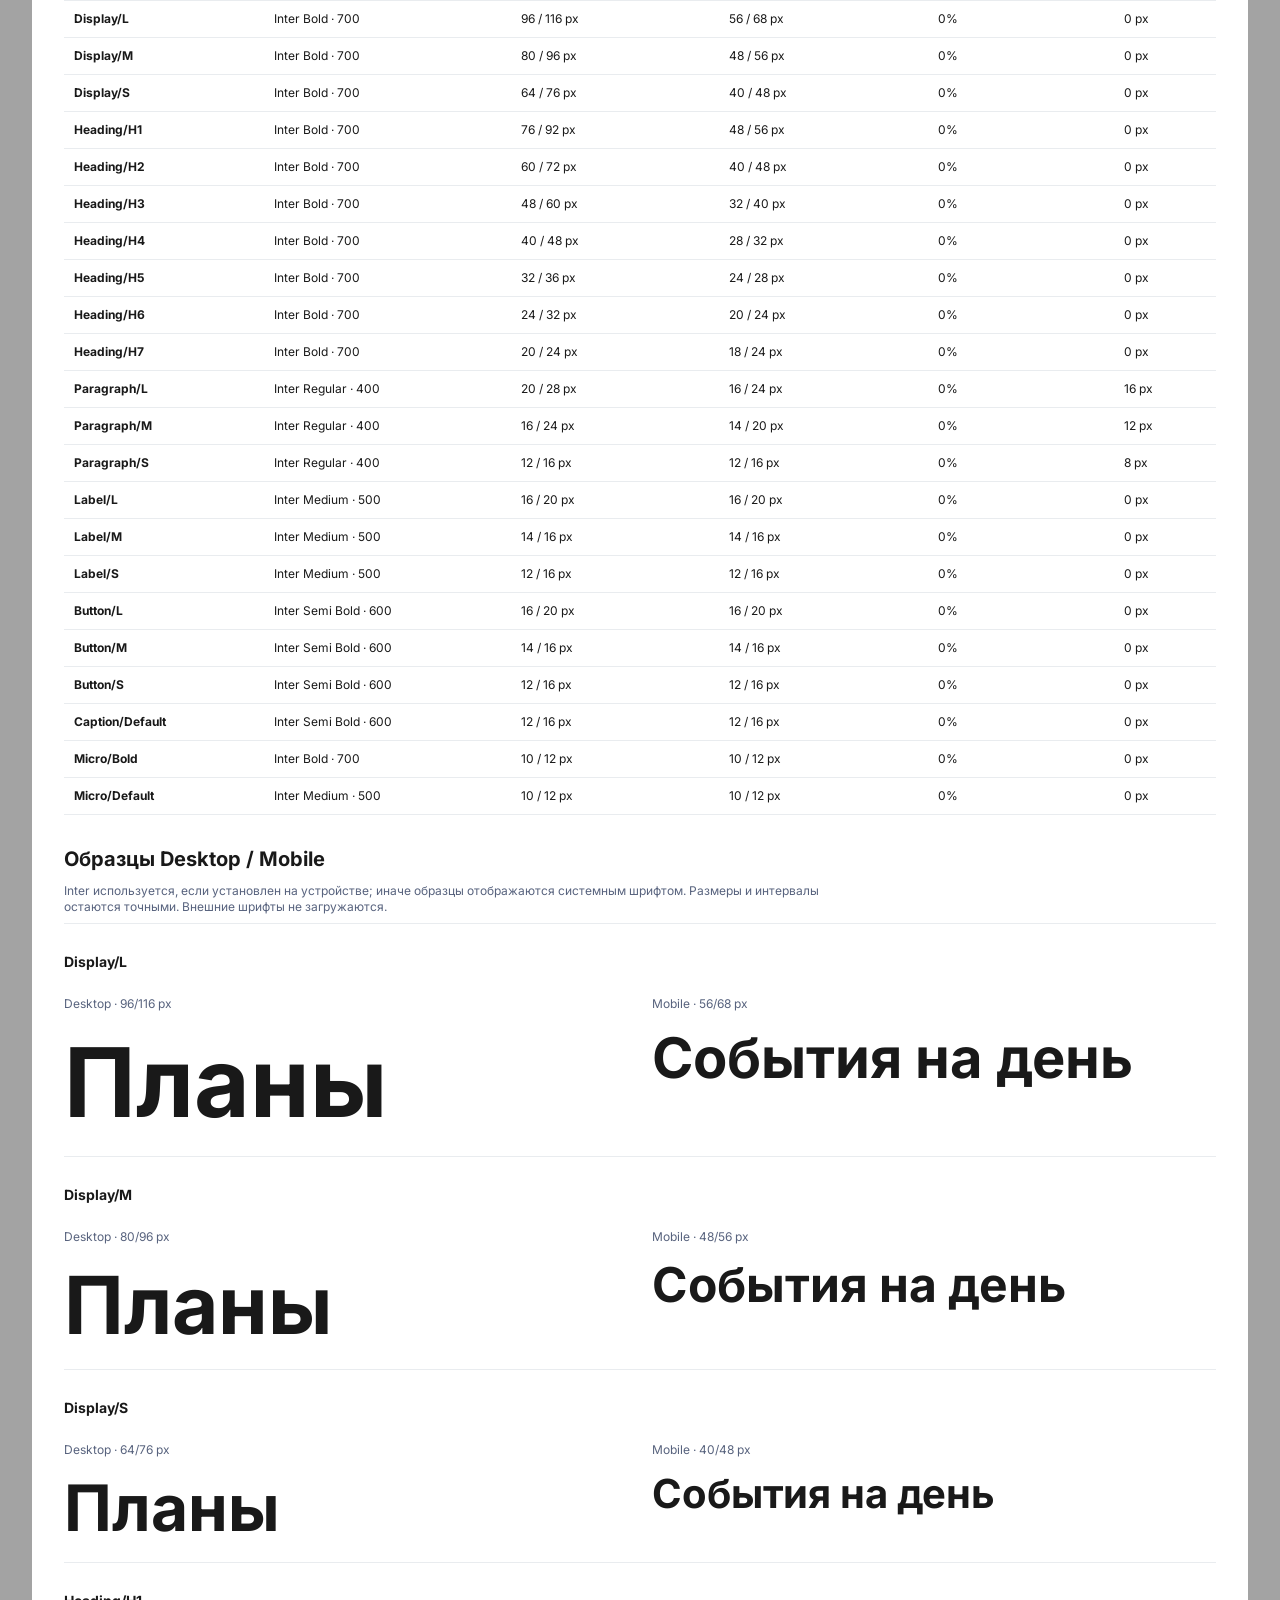
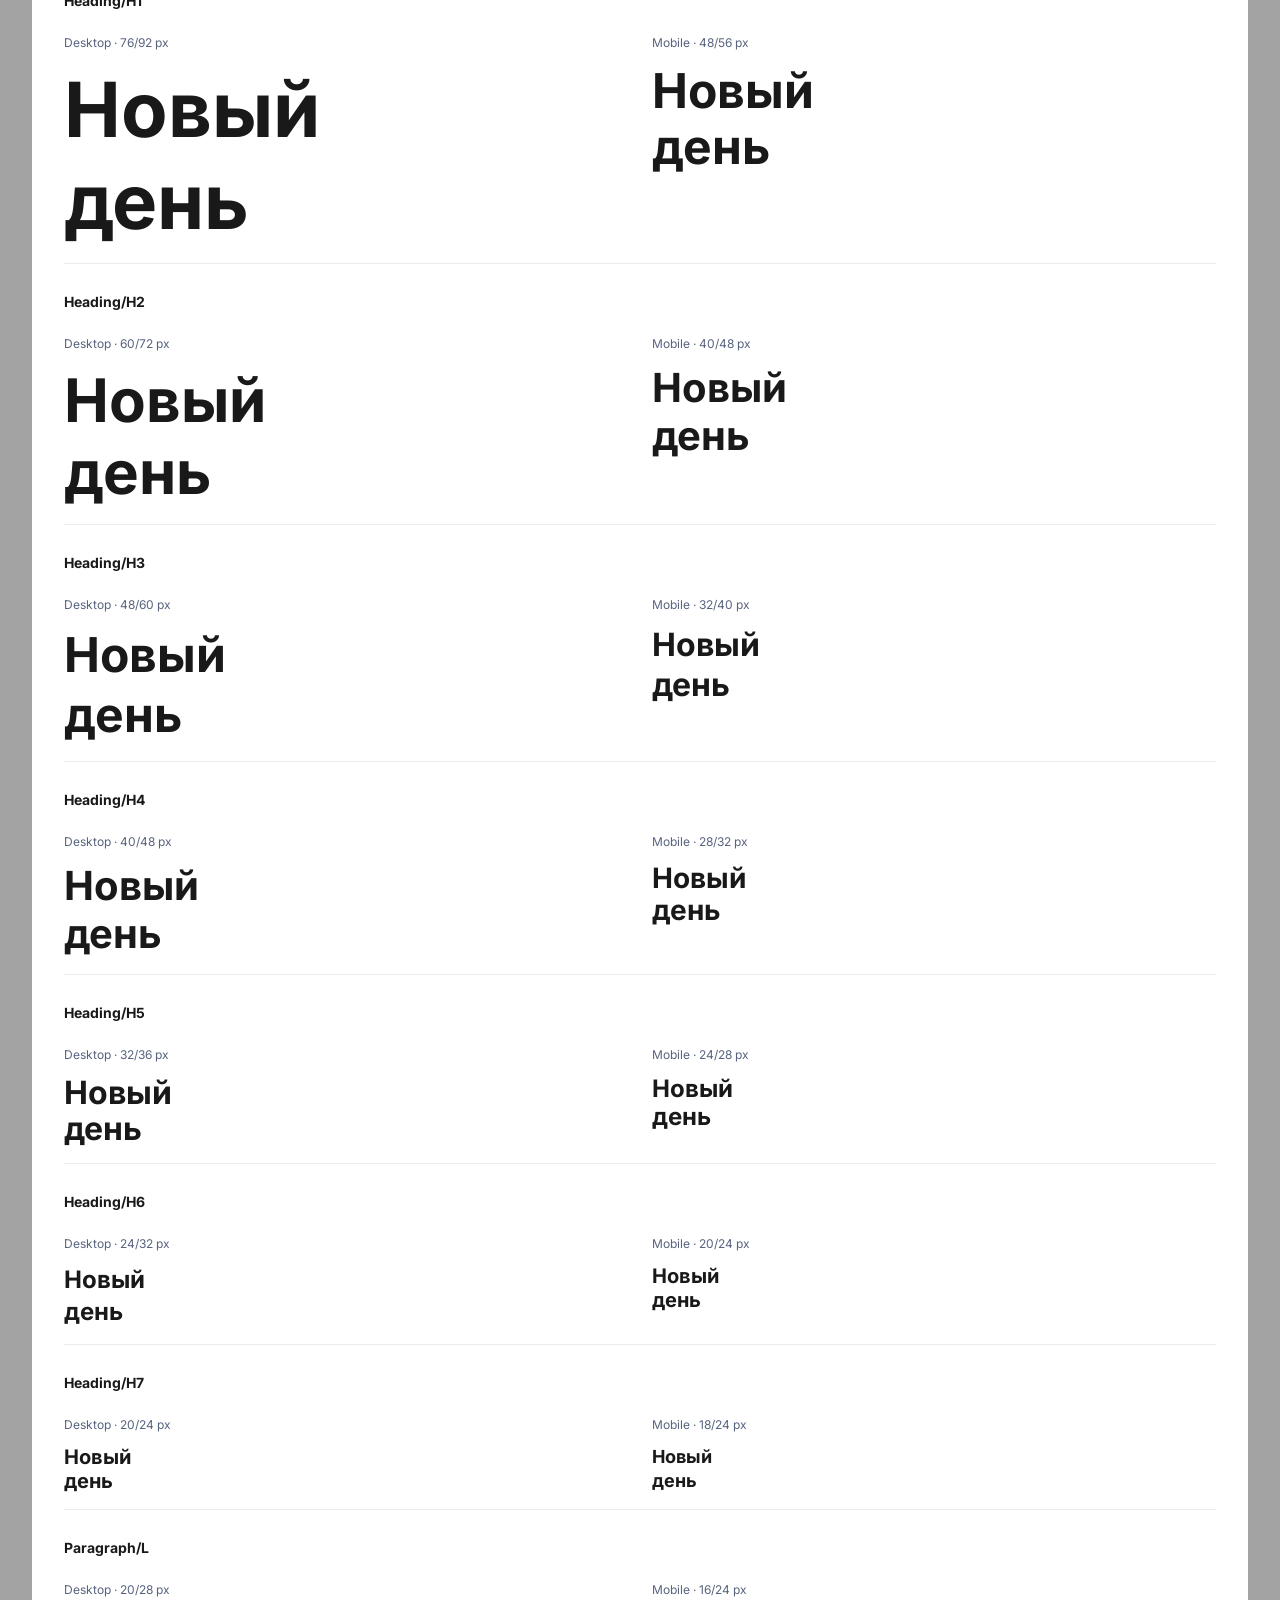
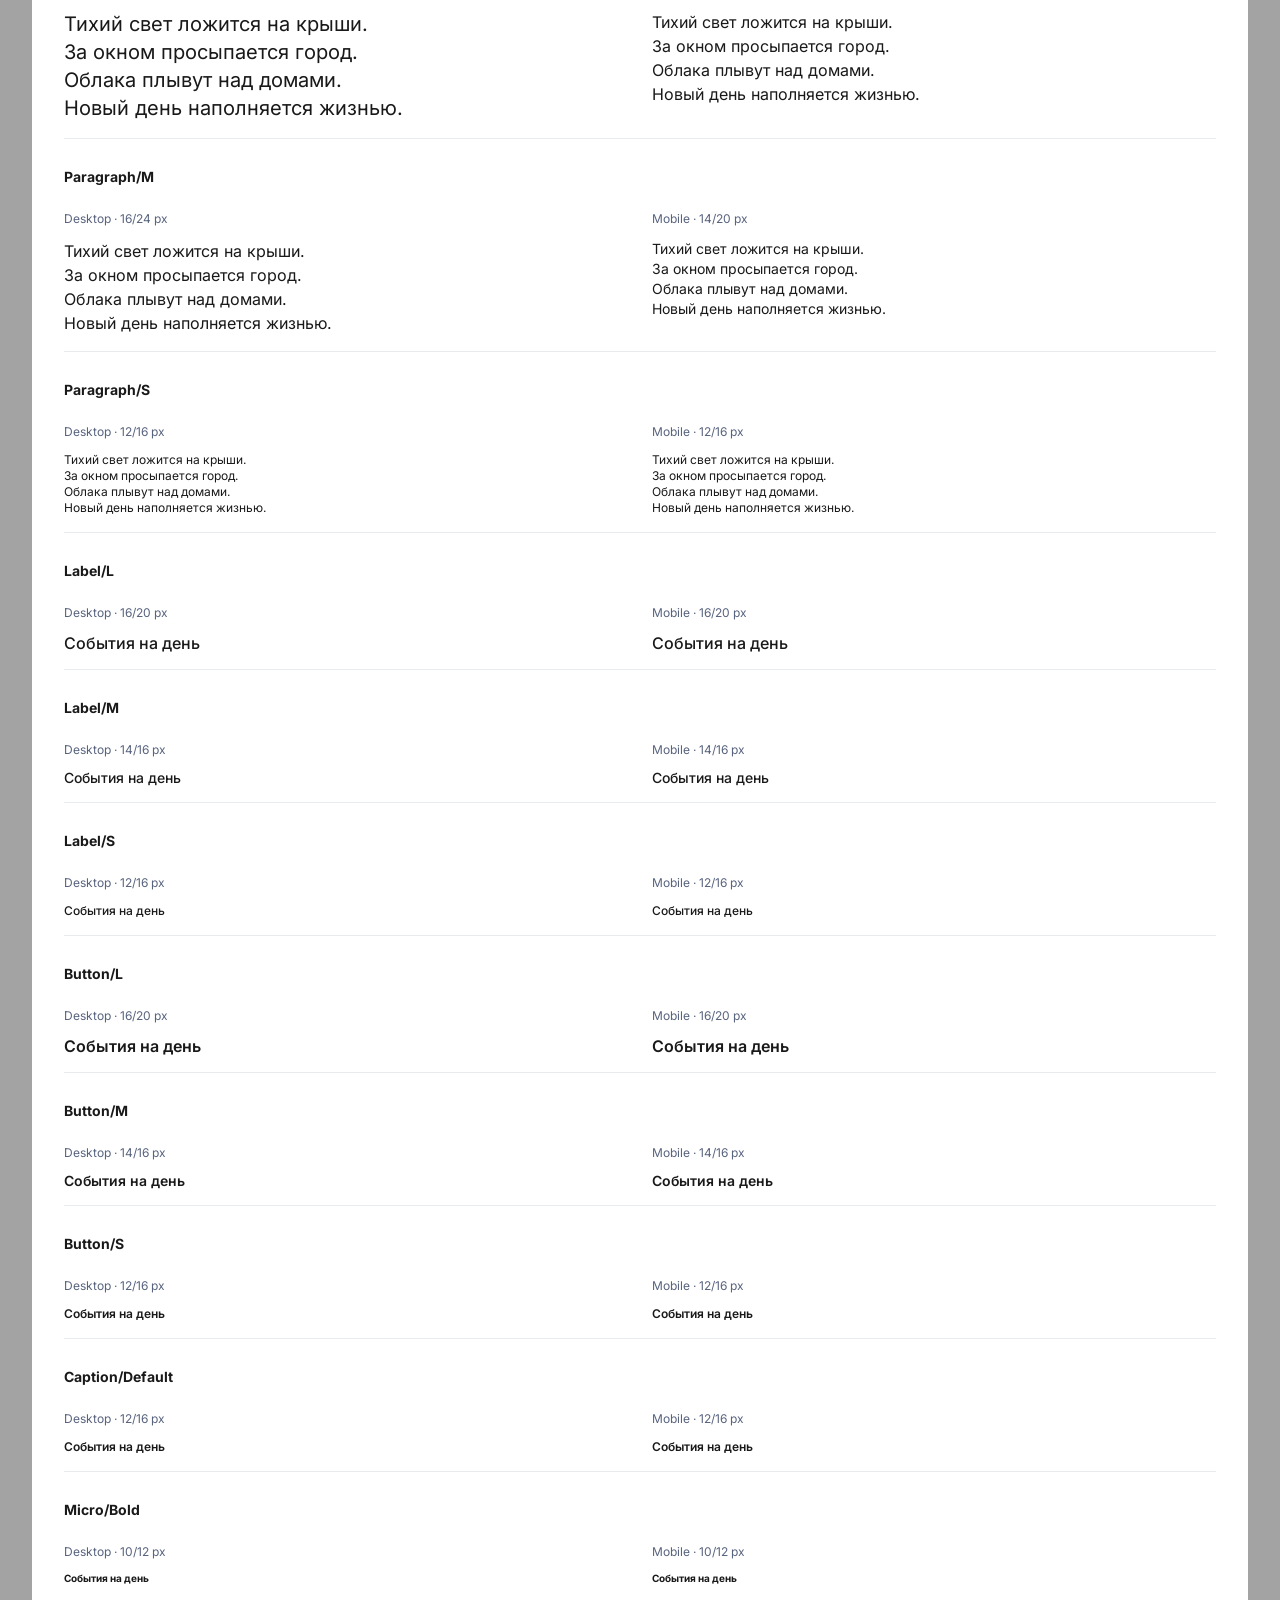
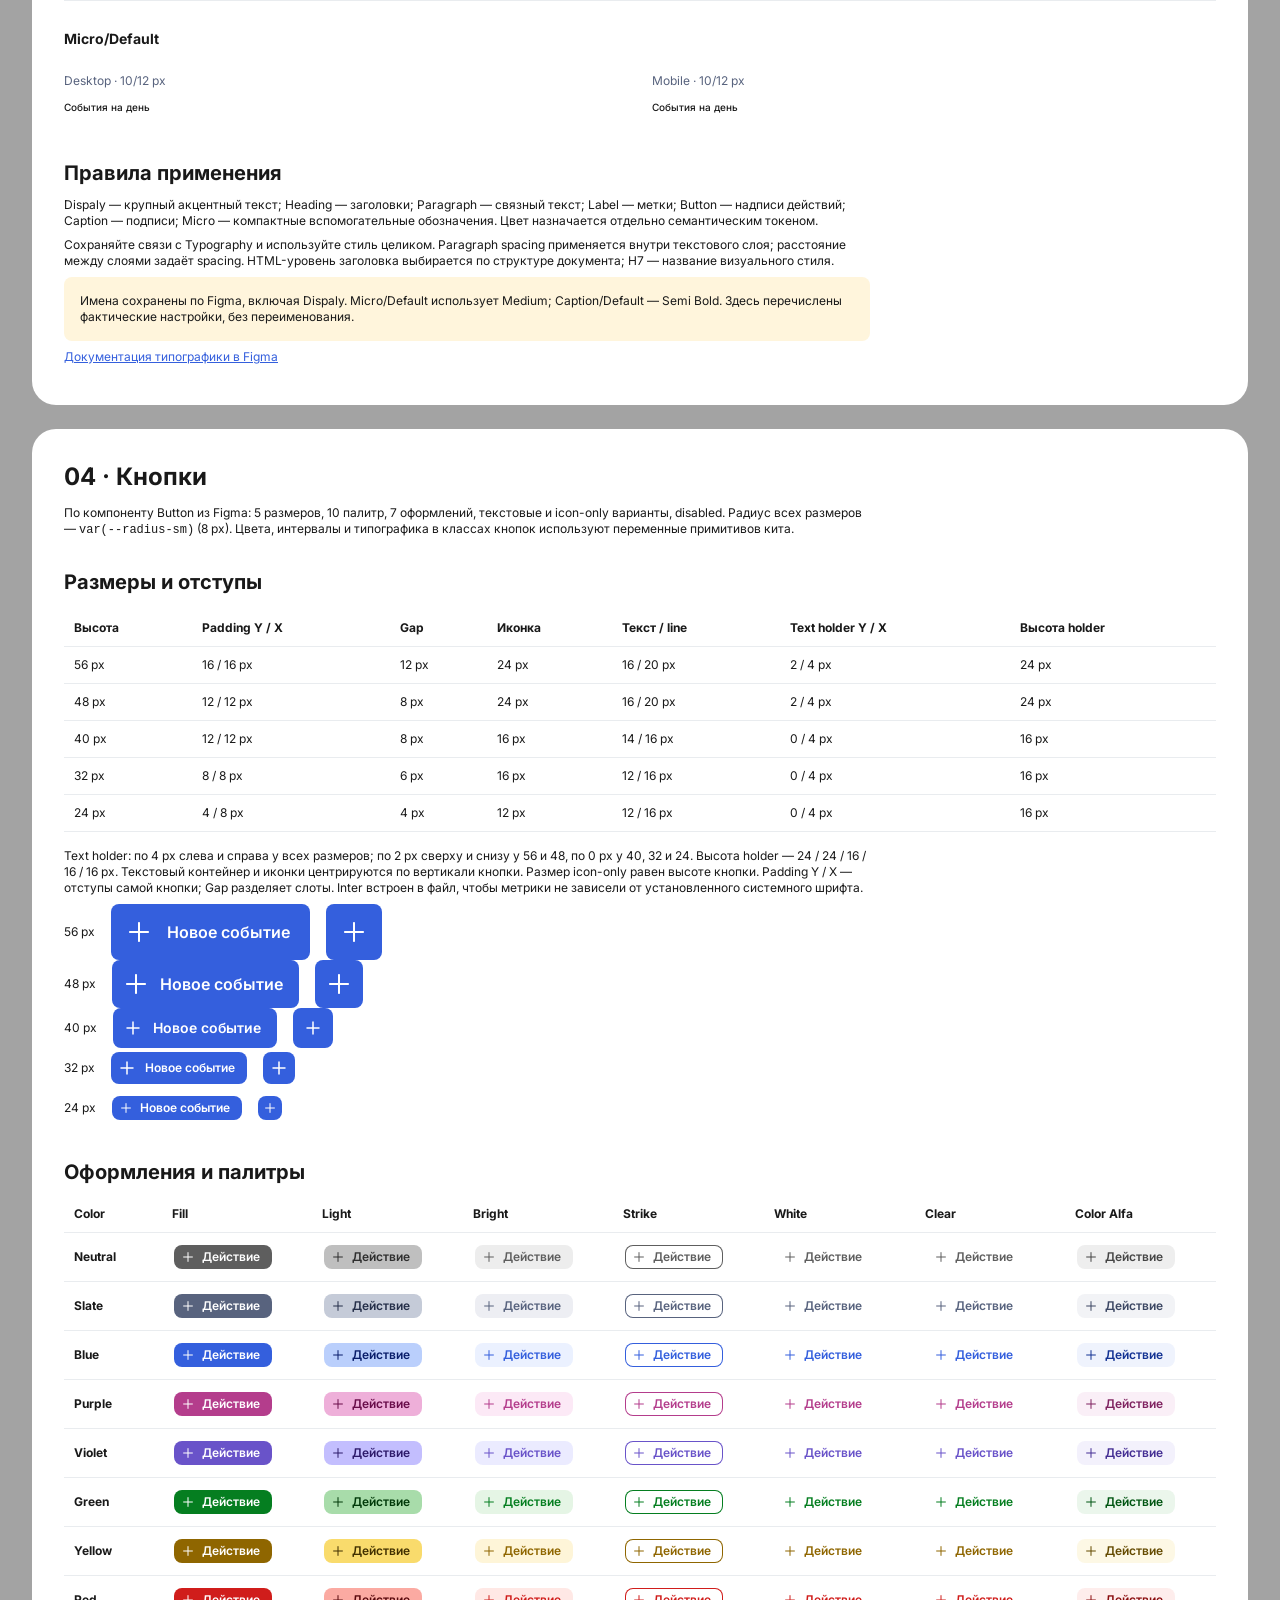
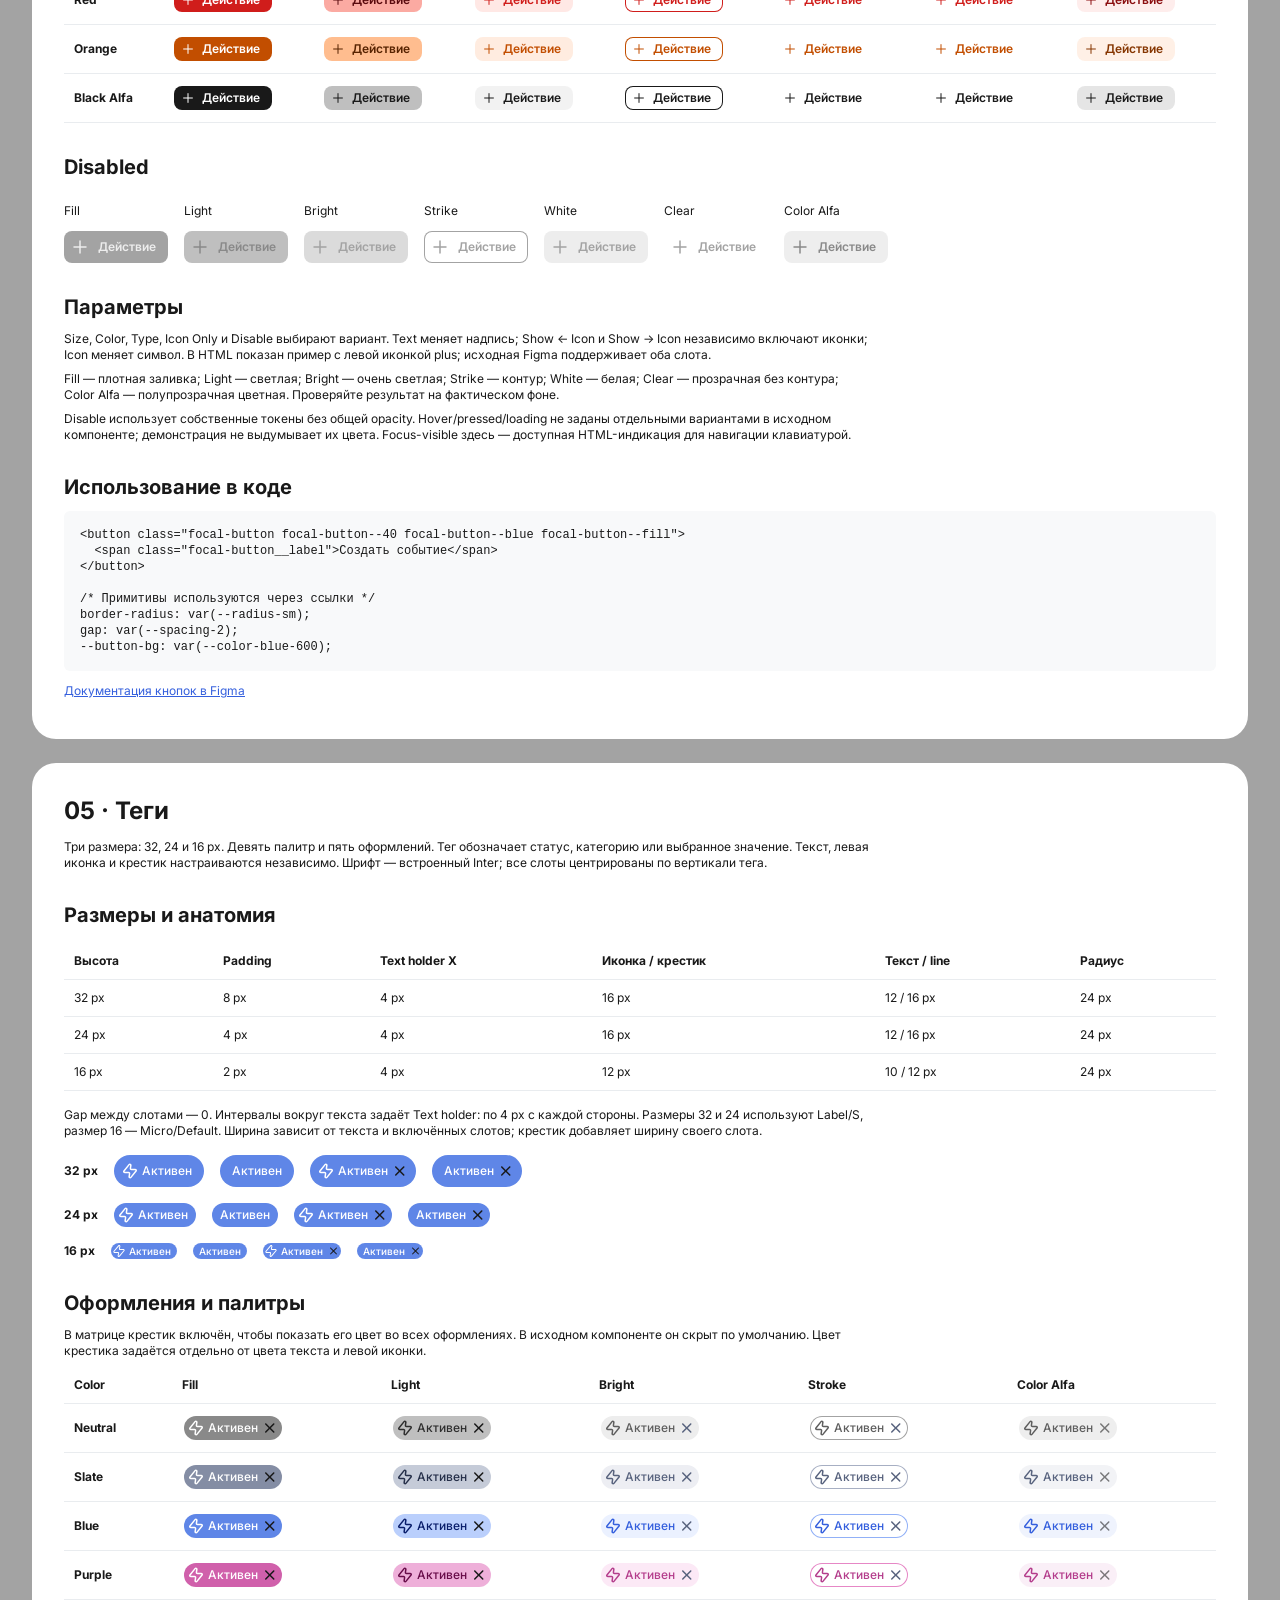
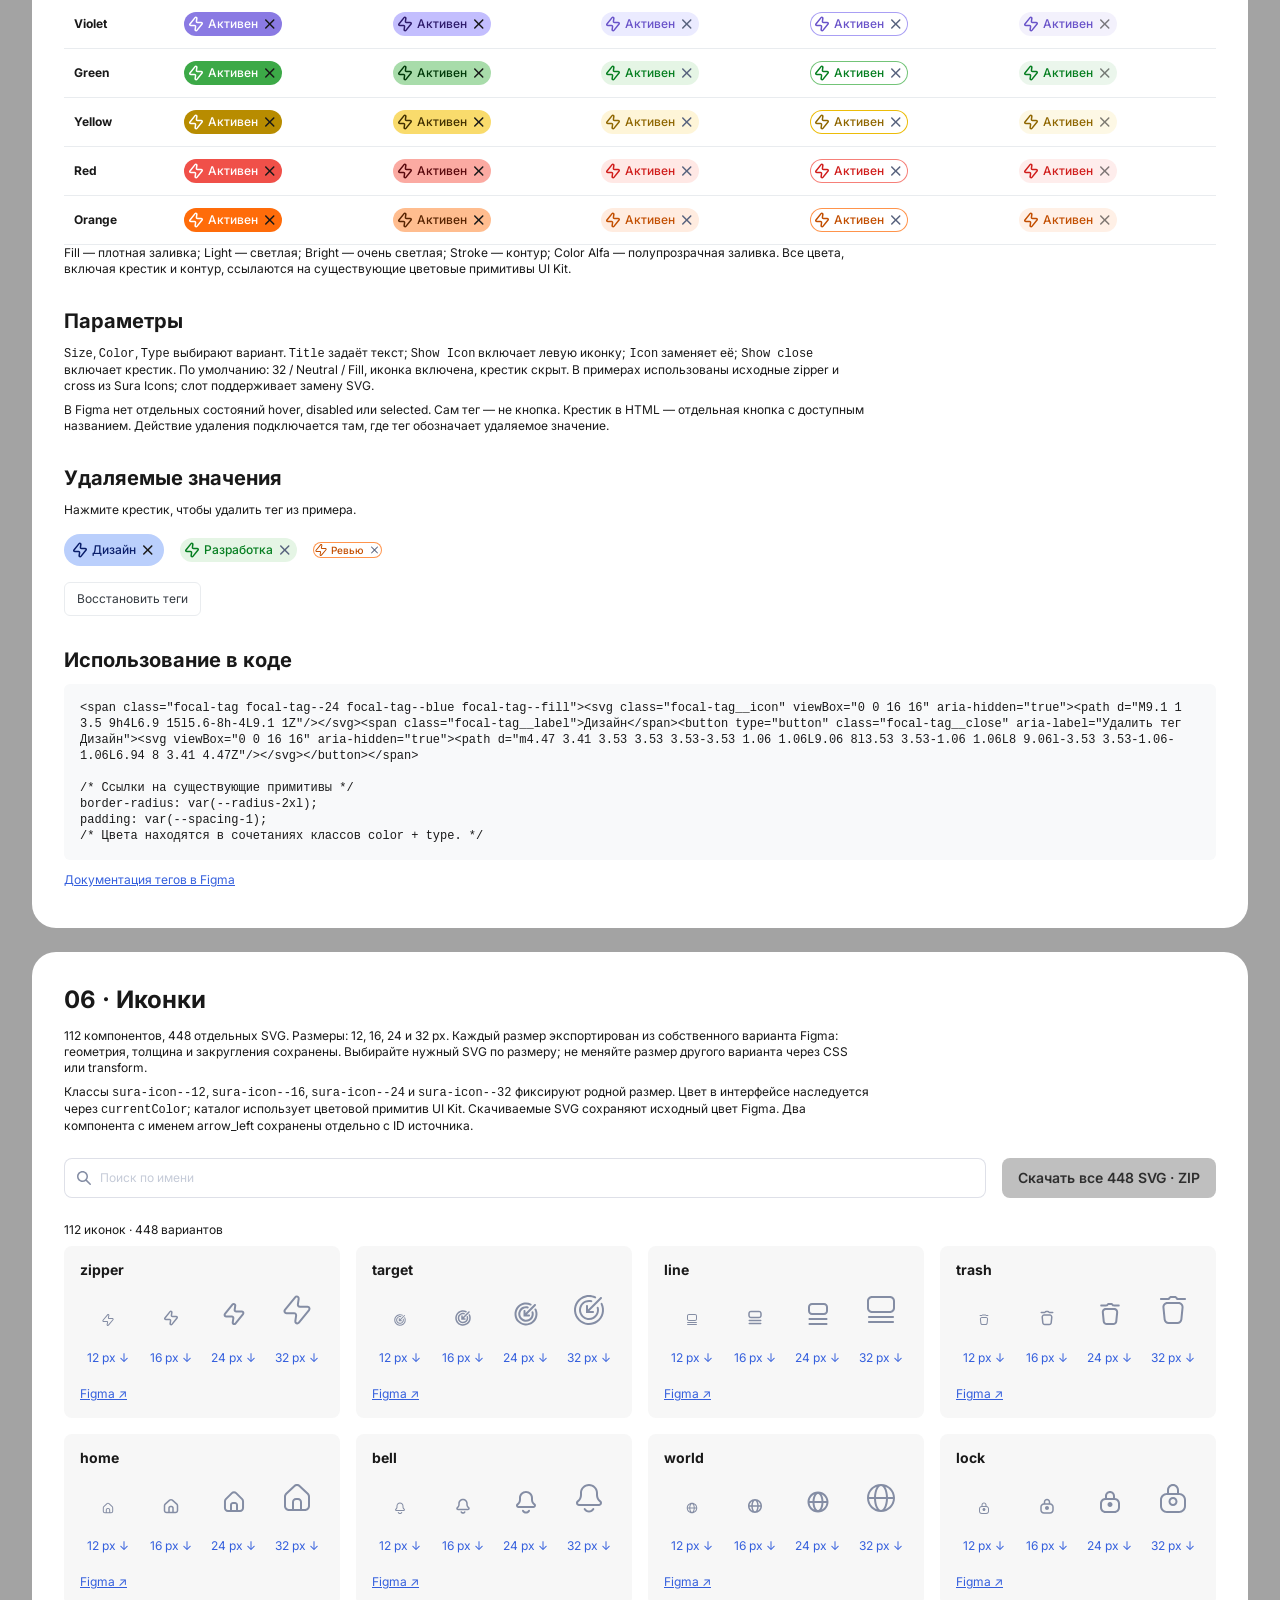
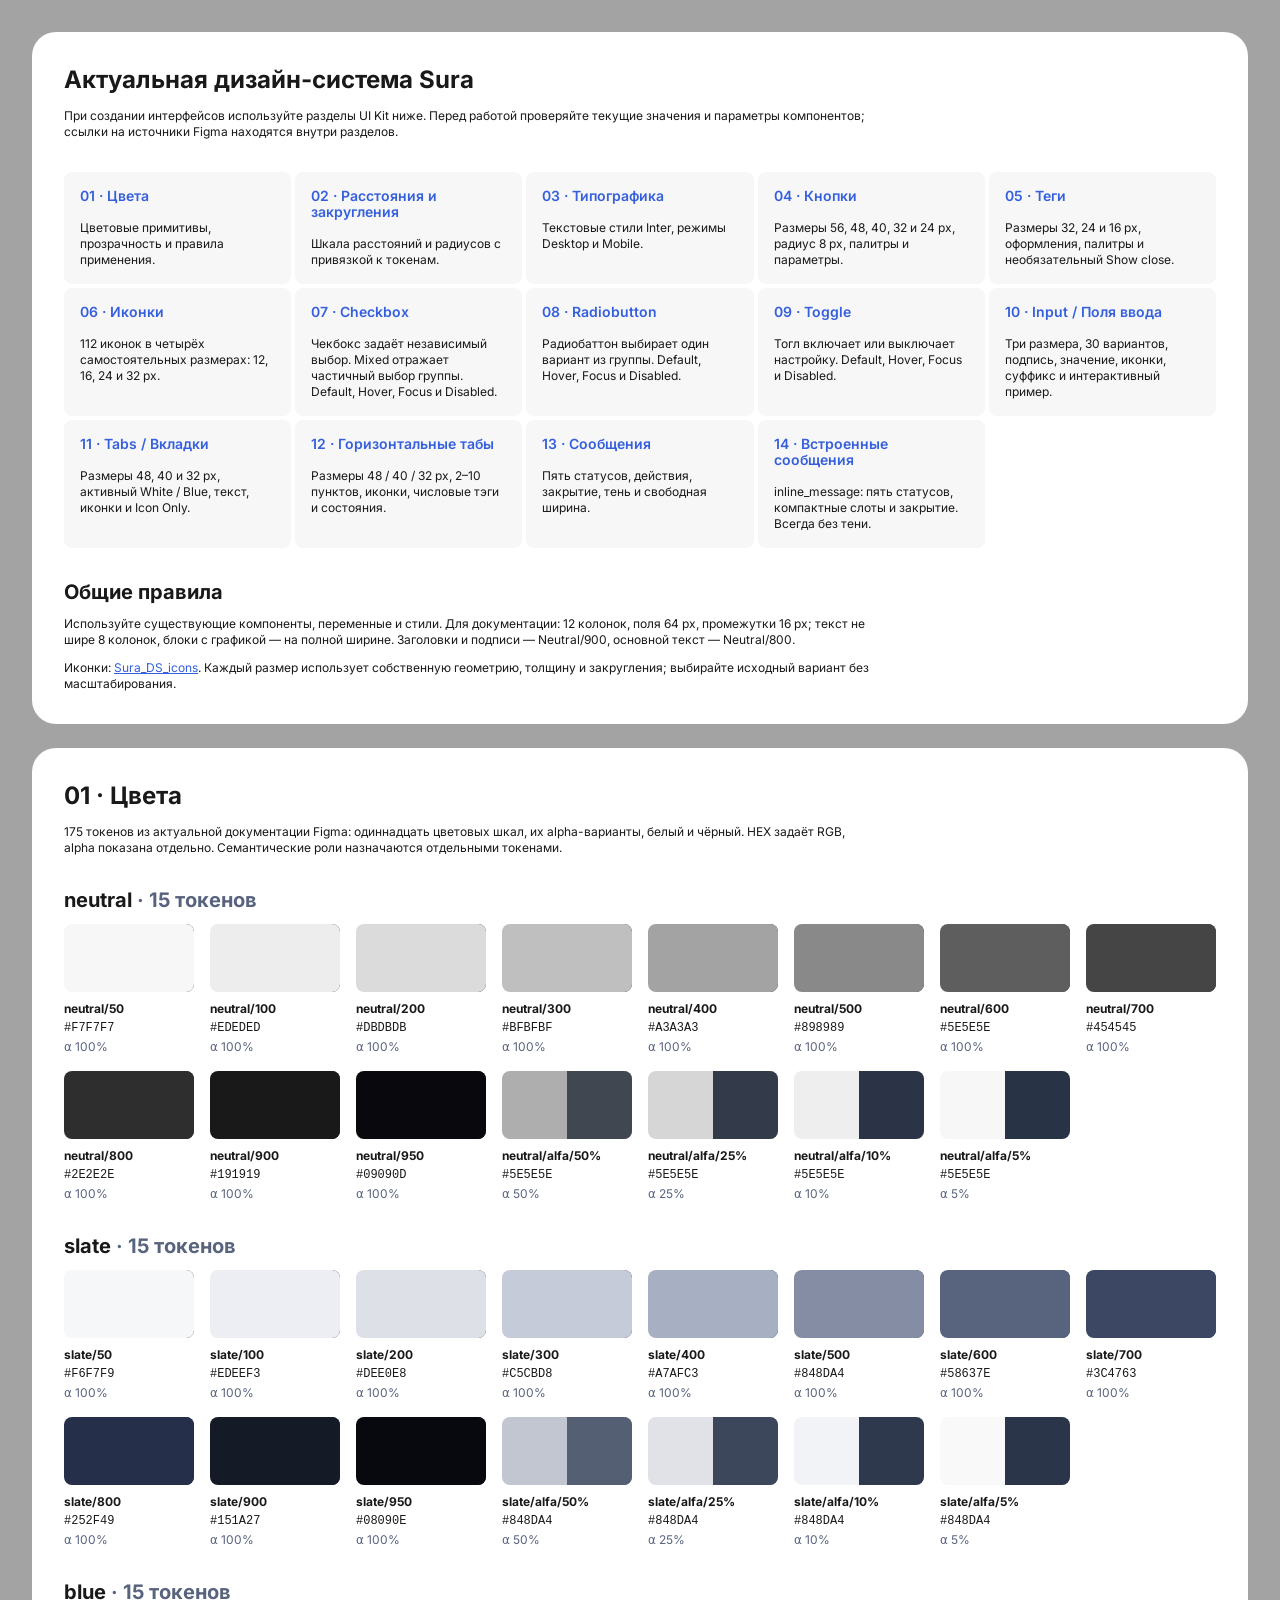
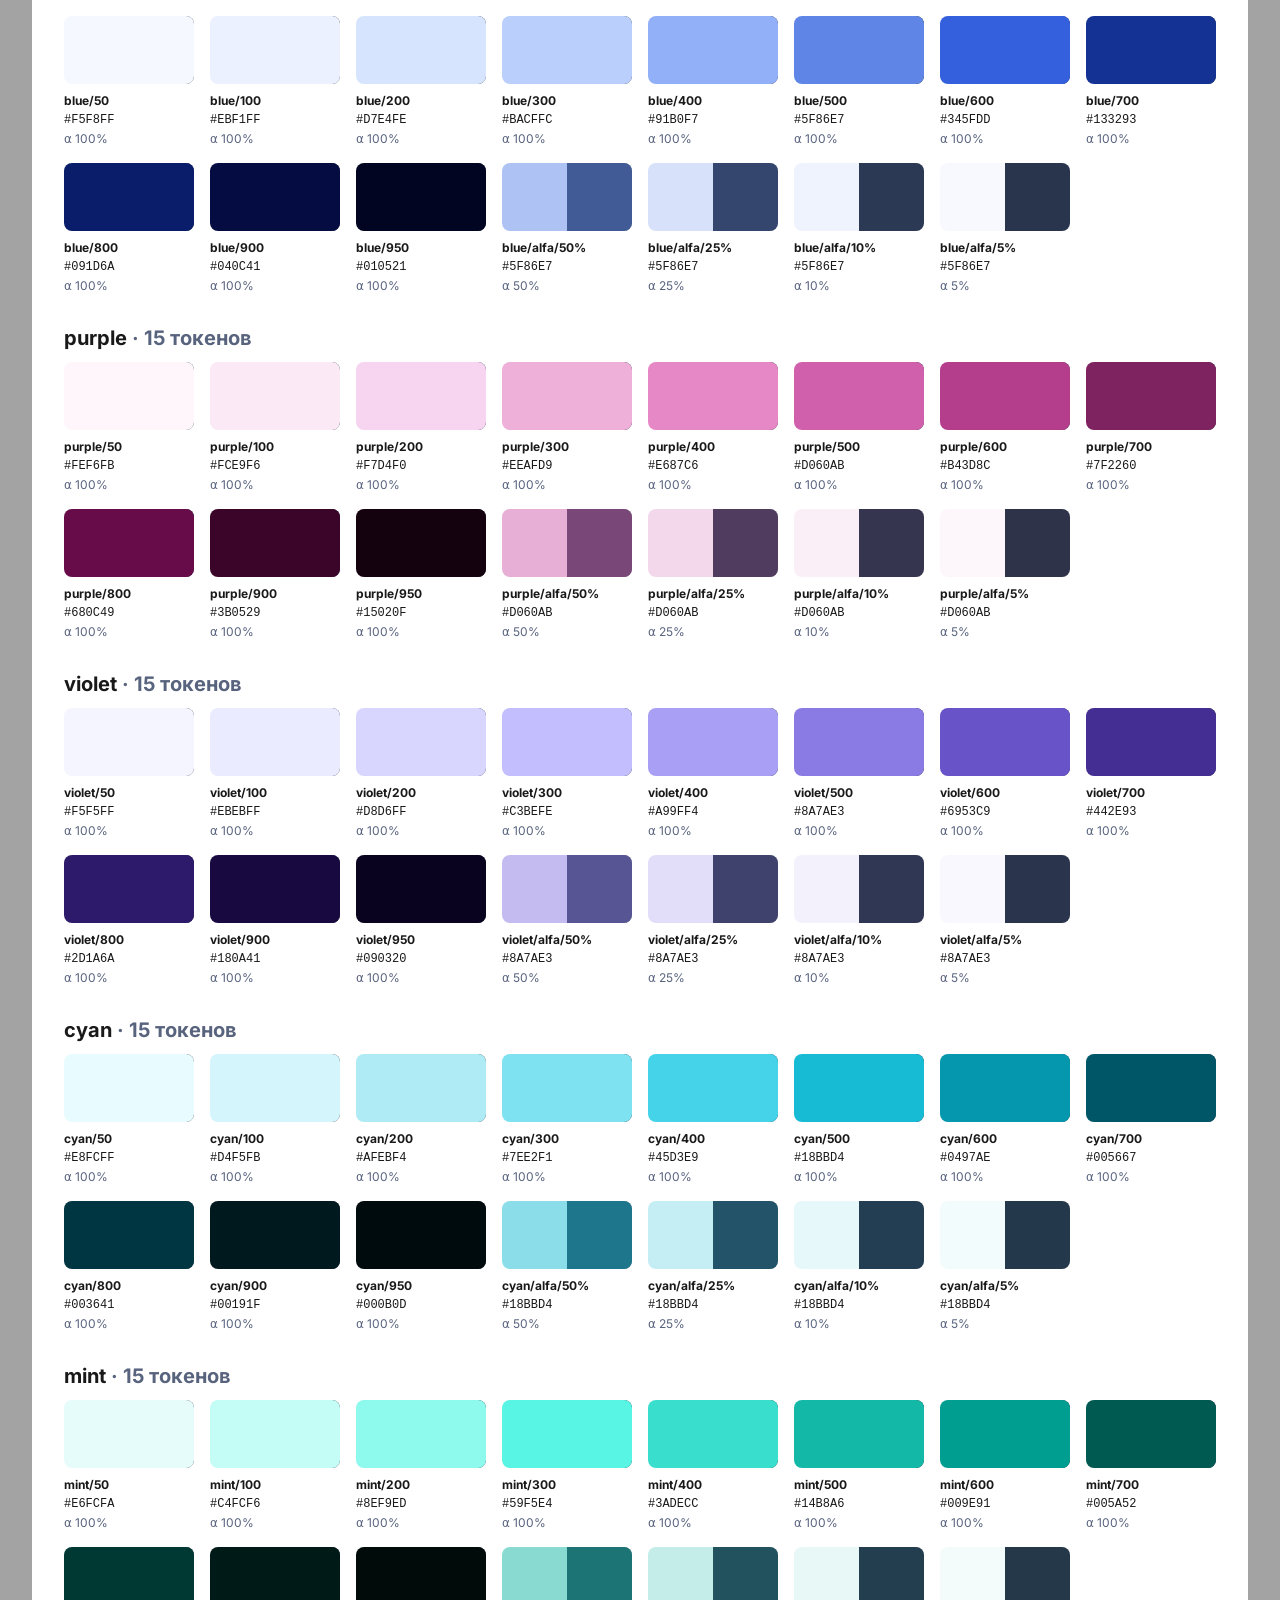
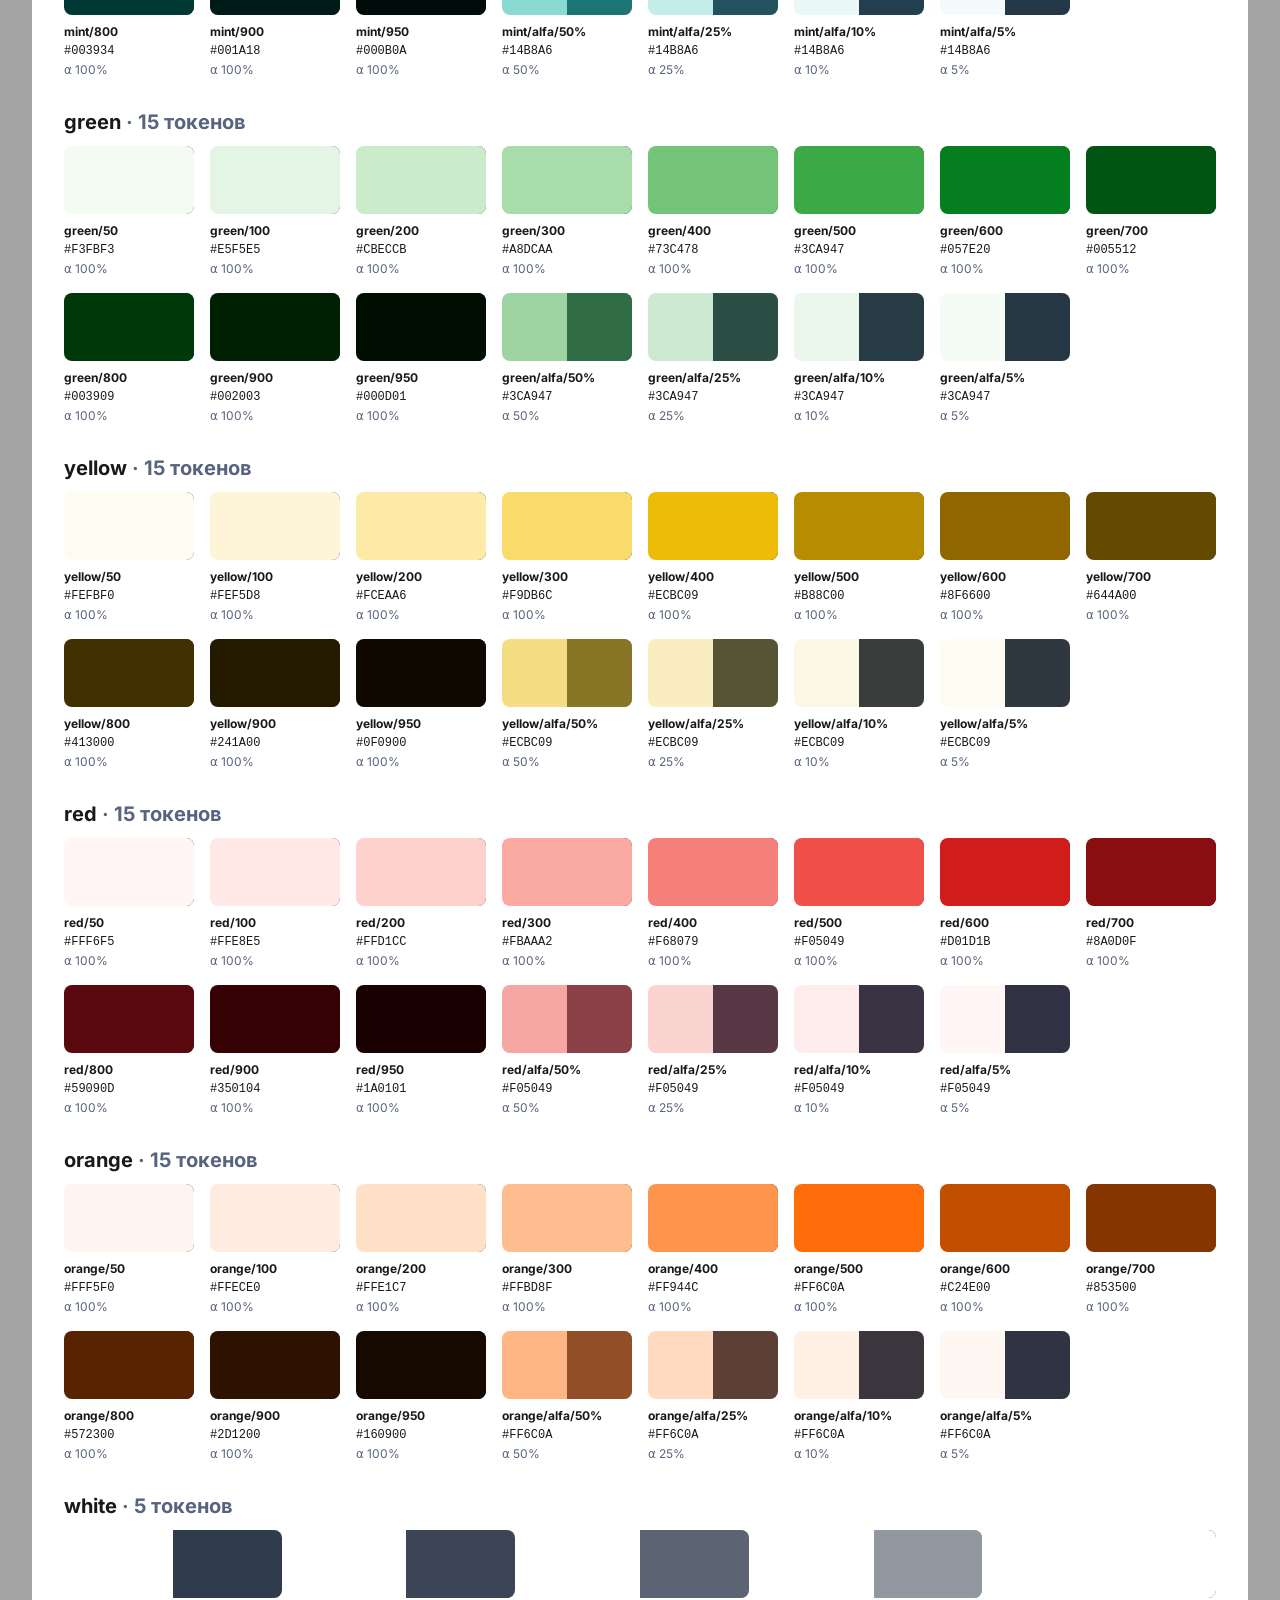
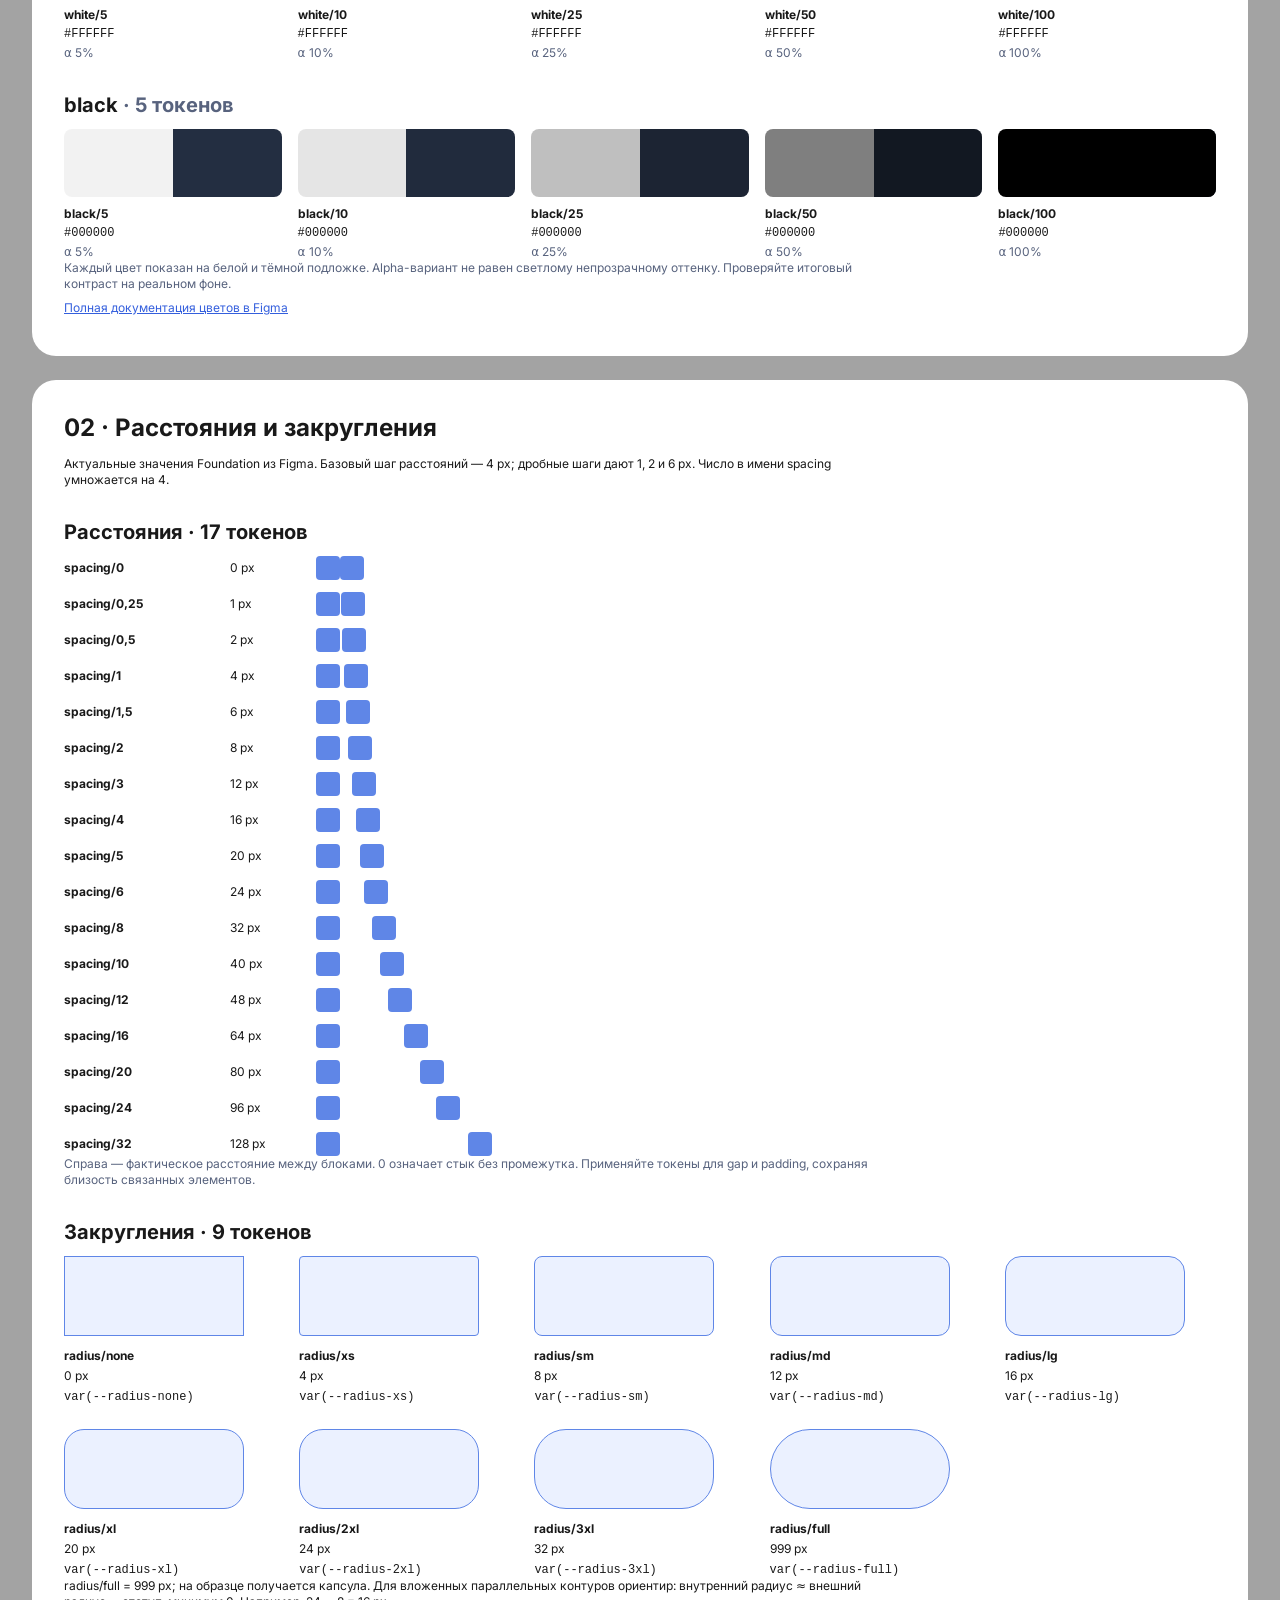
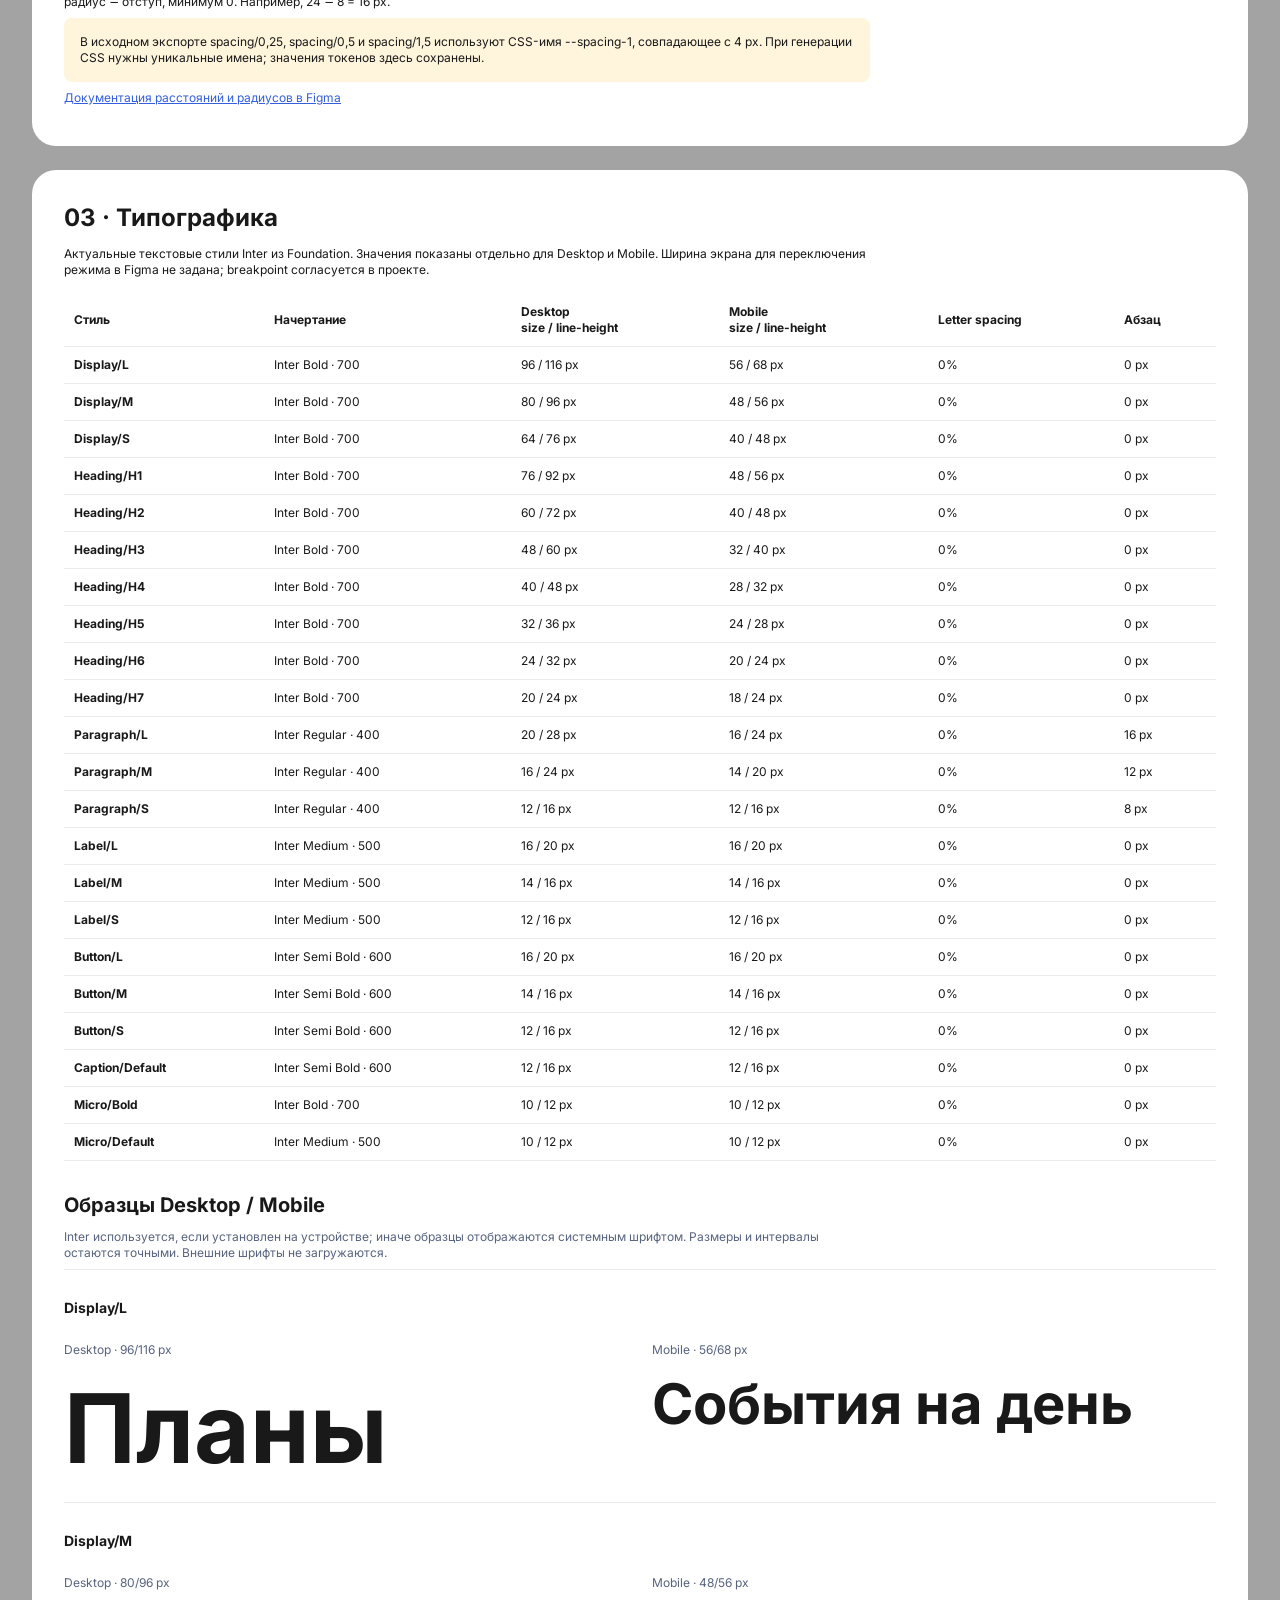
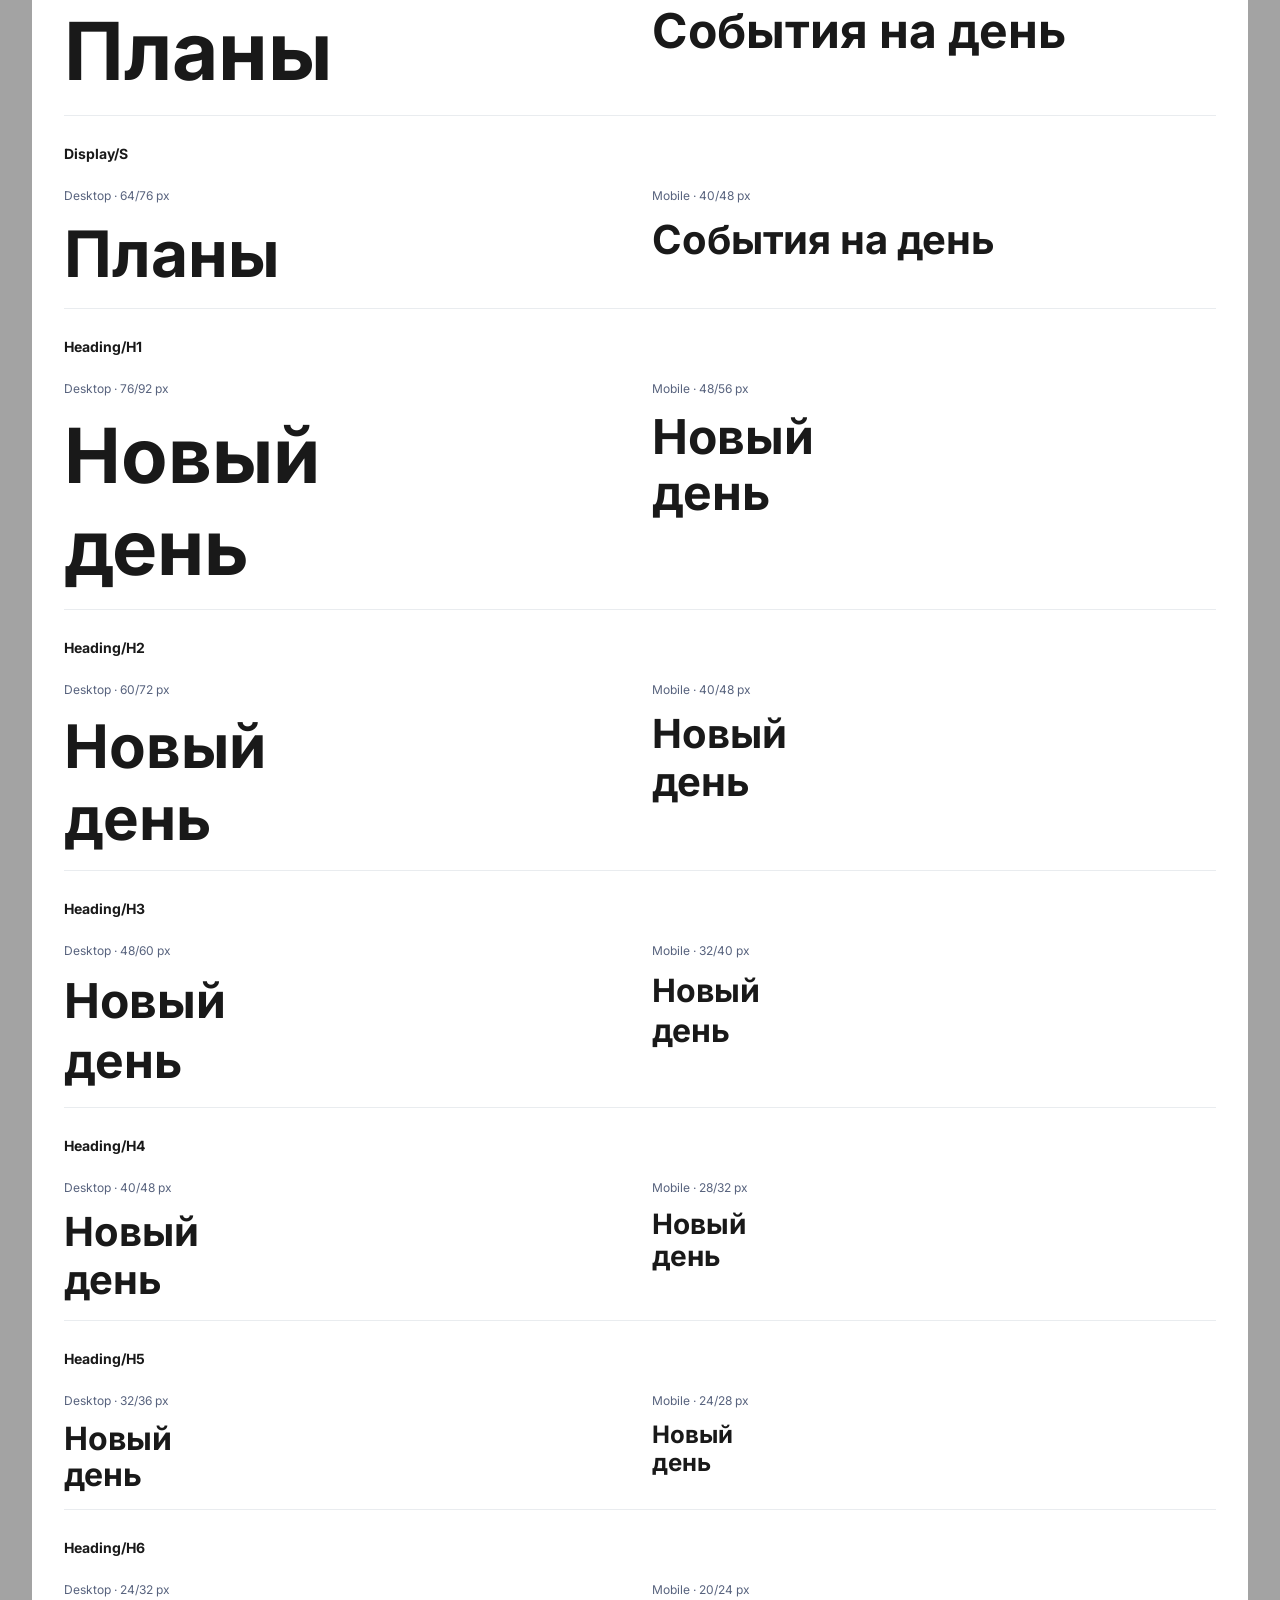
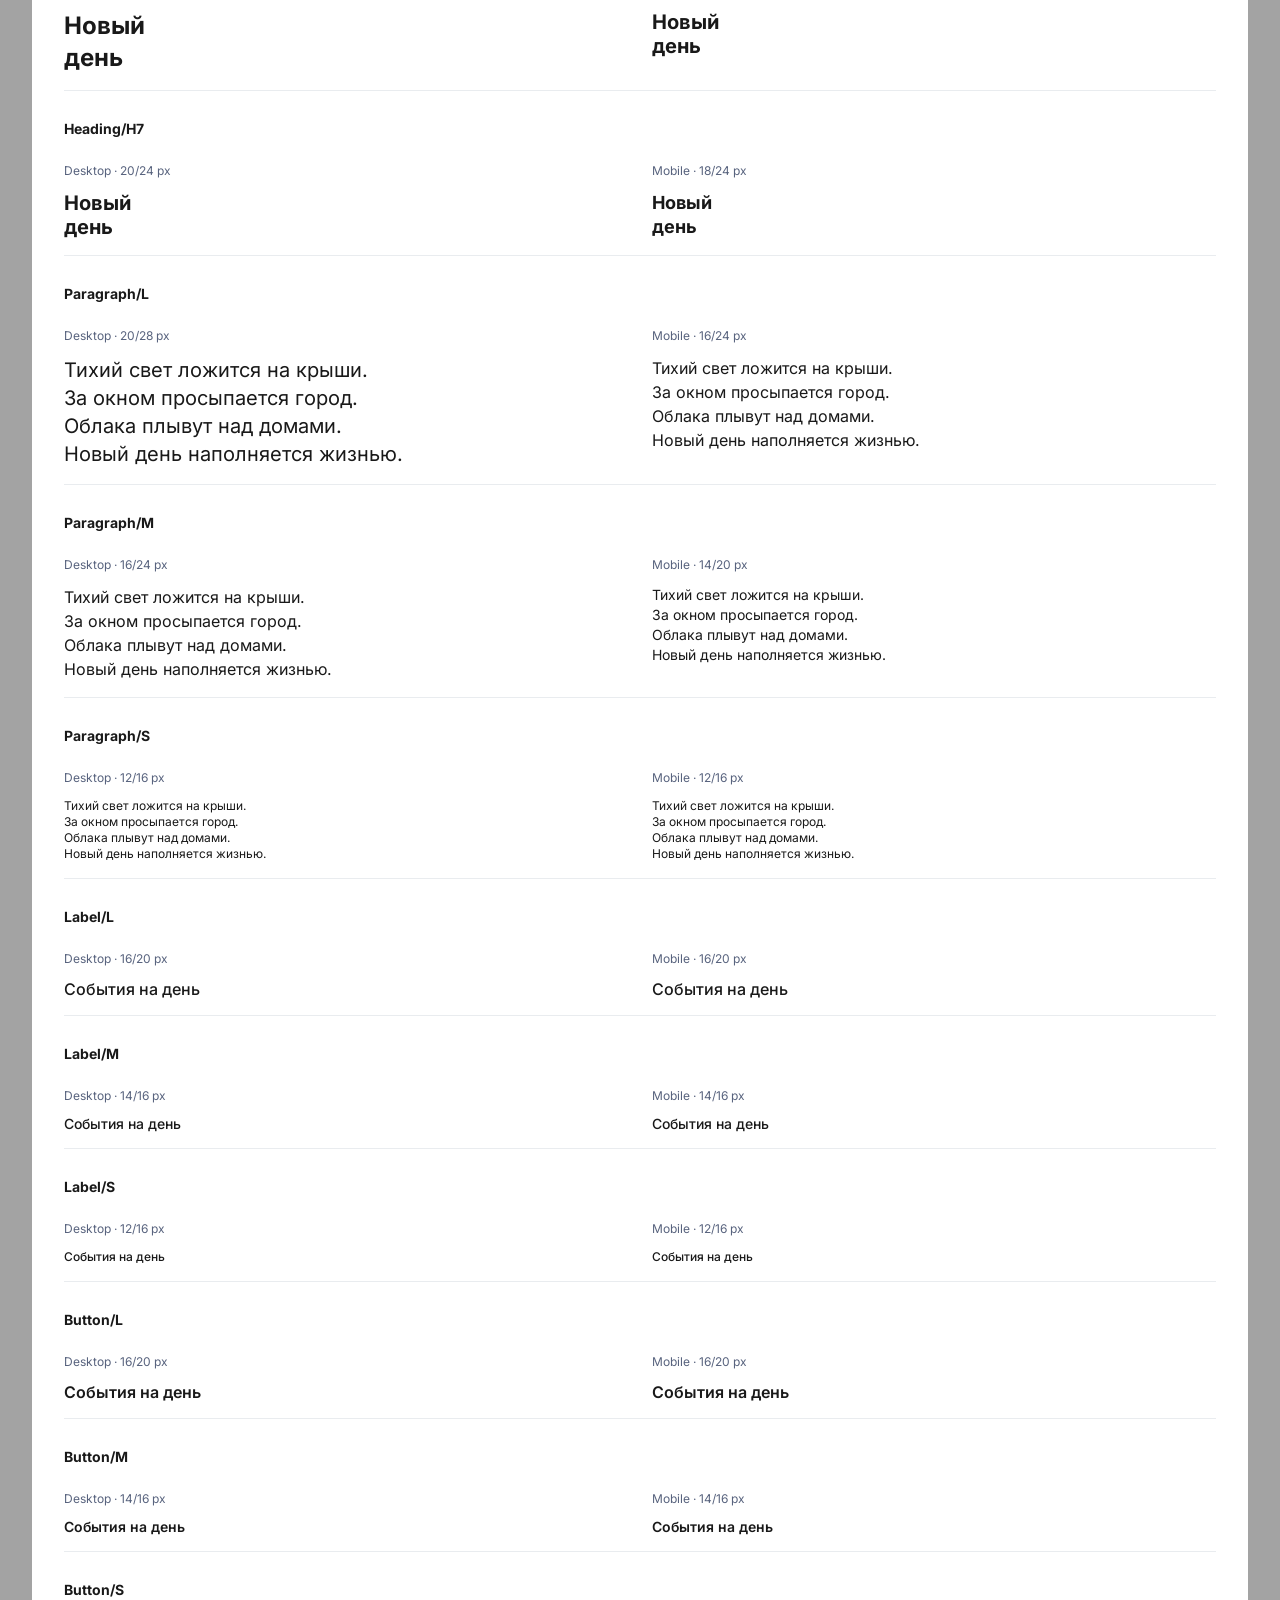
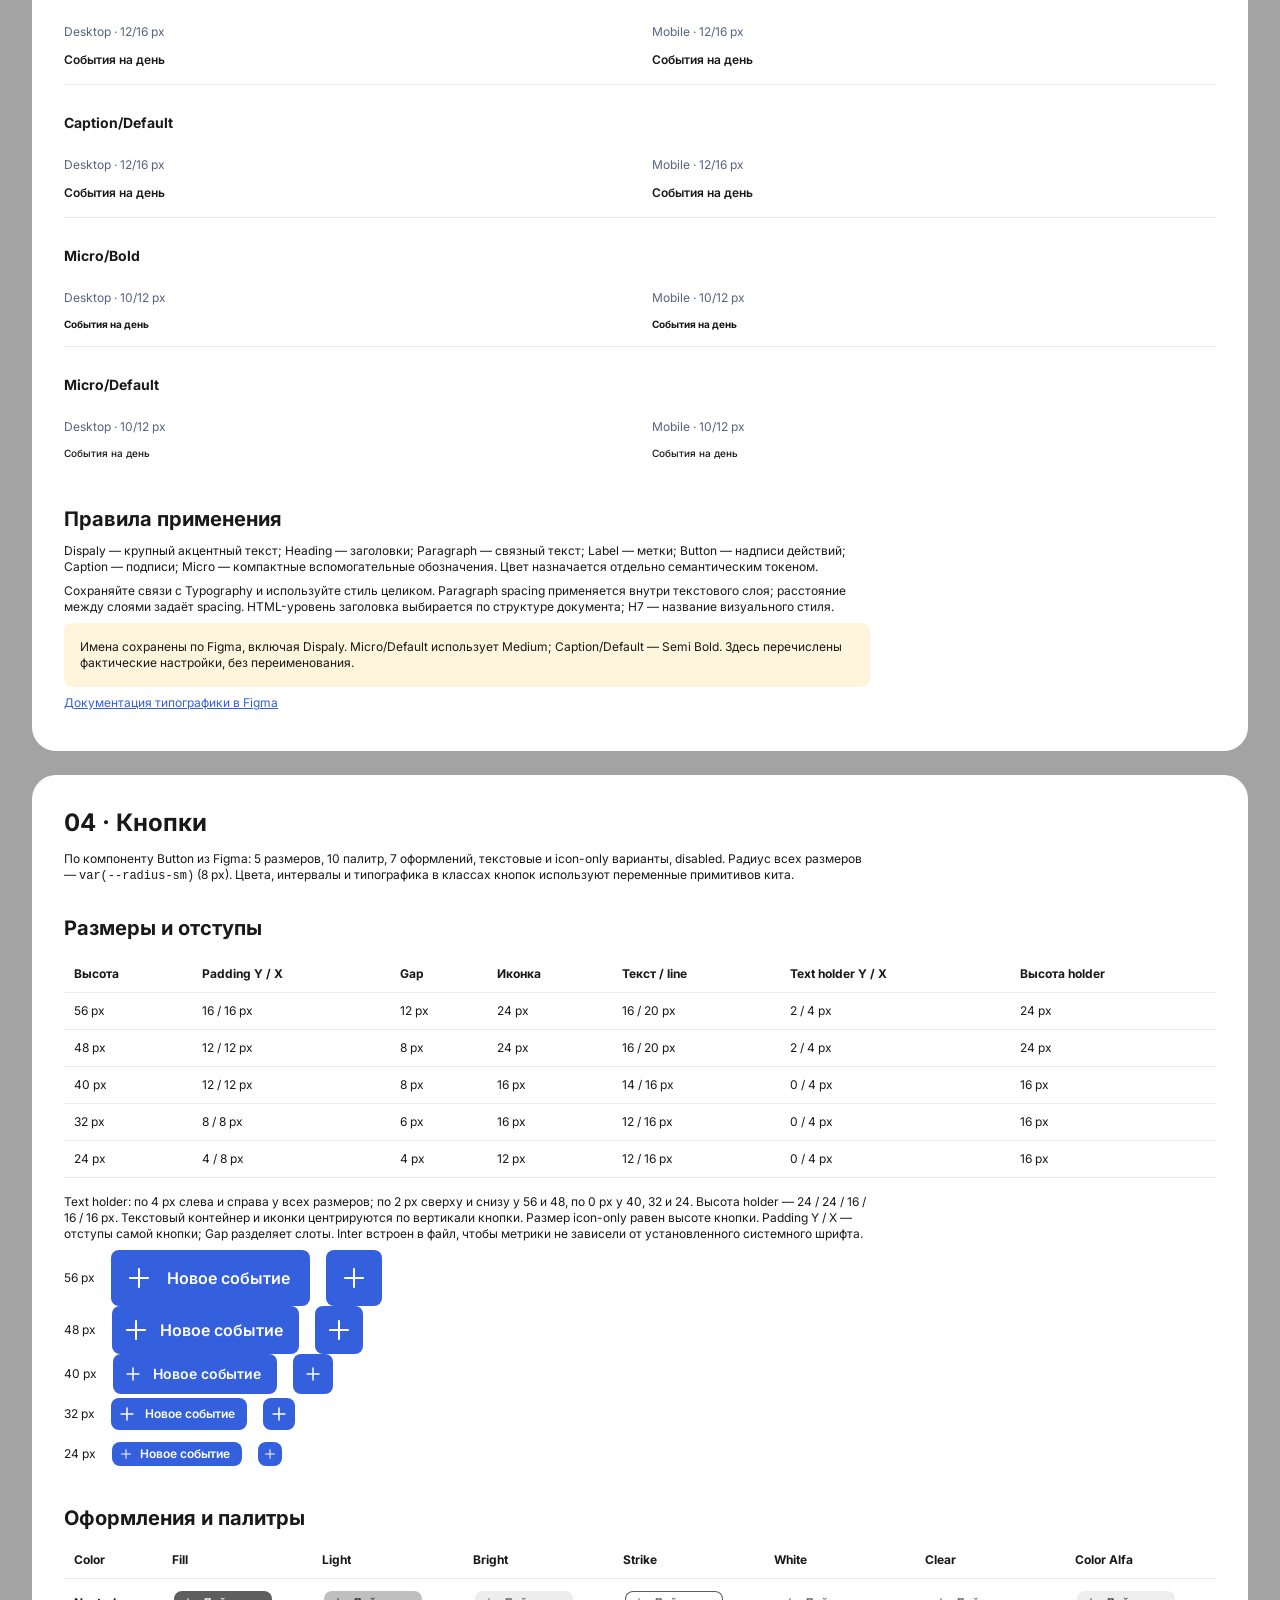
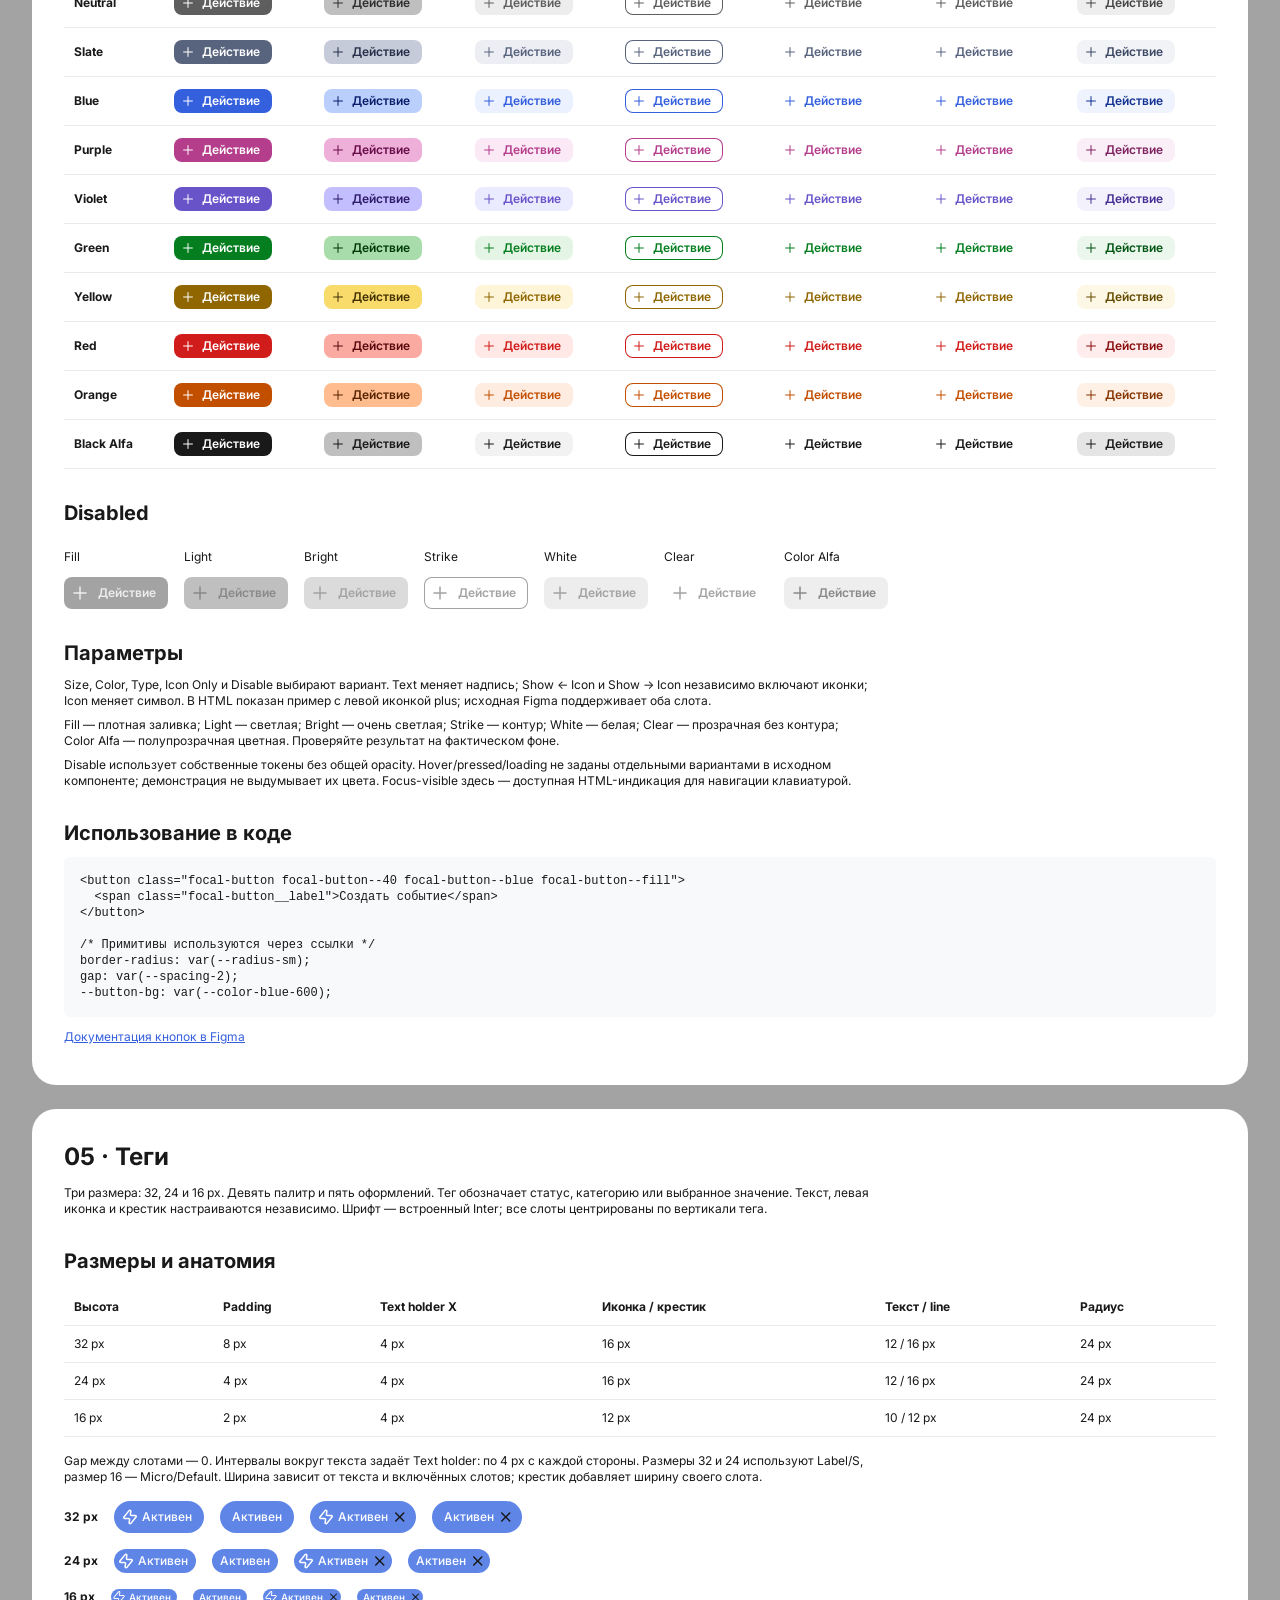
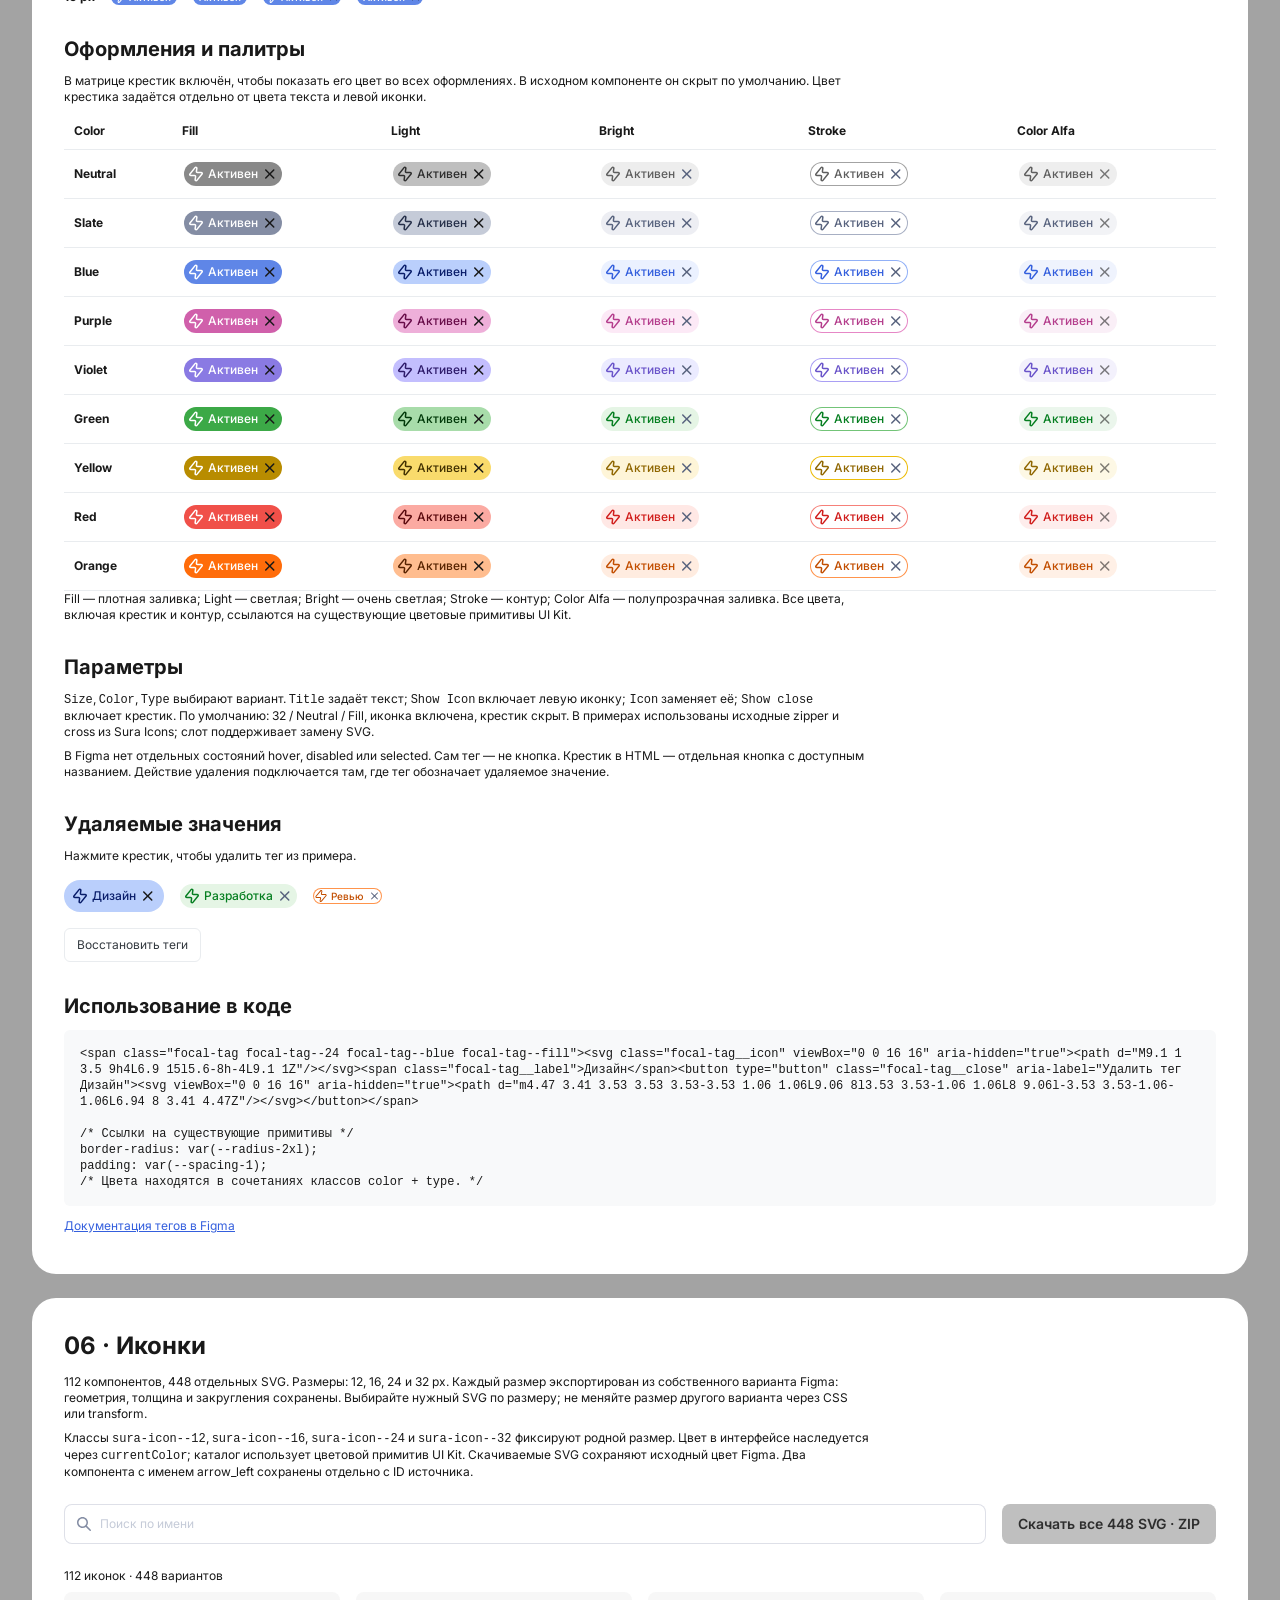
